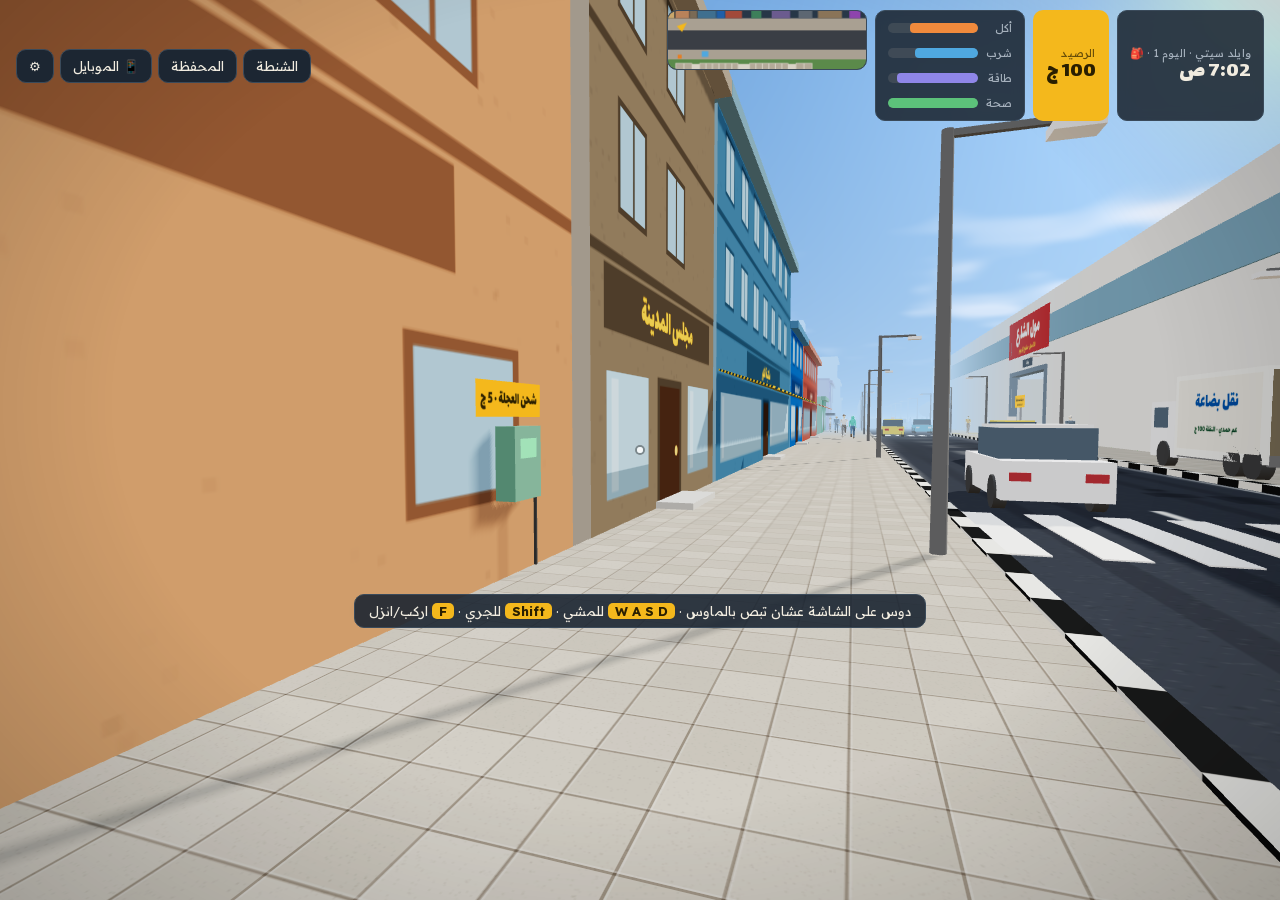
==== index.html @ 36bcfdf5 "الحياة الشخصية: تعارف ورسايل وخروجات وهدايا وزيارة الأهل والفرح والعيال + شكل ناس واقعي Co-Authored-" ====
<!doctype html>
<html lang="ar">
<head>
<meta charset="utf-8">
<meta name="viewport" content="width=device-width,initial-scale=1,viewport-fit=cover,user-scalable=no">
<meta name="theme-color" content="#121922">
<meta name="mobile-web-app-capable" content="yes">
<meta name="apple-mobile-web-app-capable" content="yes">
<meta name="apple-mobile-web-app-title" content="شارع الحياة">
<meta name="description" content="لعبة محاكاة حياة 3D: اشتغل، افتح محلات، استورد من الصين، وابني العاصمة الجديدة.">
<link rel="manifest" href="manifest.webmanifest">
<link rel="icon" type="image/png" href="icons/icon-192.png">
<link rel="apple-touch-icon" href="icons/icon-192.png">
<style>*,*::before,*::after{box-sizing:border-box}html,body{margin:0;padding:0;height:100%;background:#121922}</style>
</head>
<body>
<title>شارع الحياة</title>
<link rel="stylesheet" href="fonts/fonts.css">
<style>
/* Layout: full-screen canvas street; HUD floats on top; shops open as counter-style bottom sheets */
:root {
  --ink: #121922;
  --panel: #1c2632;
  --panel-2: #26333f;
  --line: #3a4a5a;
  --text: #f1ece0;
  --muted: #a6b1bd;
  --taxi: #f4b81c;
  --taxi-ink: #2a1f00;
  --good: #5cc27a;
  --warn: #f08a3c;
  --bad: #e5534b;
  --water: #4fa8e0;
  --sleep: #8f86e8;
  --f-display: "Lalezar", "Readex Pro", system-ui, sans-serif;
  --f-body: "Readex Pro", system-ui, sans-serif;
  color-scheme: dark;
}
[hidden] { display: none !important; }
html, body { height: 100%; }
body { background: var(--ink); color: var(--text); font-family: var(--f-body); overflow: hidden; -webkit-user-select: none; user-select: none; overscroll-behavior: none; -webkit-touch-callout: none; -webkit-tap-highlight-color: transparent; }
input { -webkit-user-select: text; user-select: text; }
#game { position: fixed; inset: 0; display: block; width: 100%; height: 100%; touch-action: none; }
button { font: inherit; color: inherit; cursor: pointer; }
button:focus-visible { outline: 2px solid var(--taxi); outline-offset: 2px; }

/* HUD */
.hud {
  position: fixed; top: 0; left: 0; right: 0; z-index: 5;
  padding-top: calc(10px + env(safe-area-inset-top, 0px));
  padding-left: max(16px, env(safe-area-inset-left, 0px));
  padding-right: max(16px, env(safe-area-inset-right, 0px));
  display: flex; flex-wrap: wrap; gap: 8px; align-items: stretch; pointer-events: none;
}
.hud > * { pointer-events: auto; }
.card { background: color-mix(in srgb, var(--panel) 88%, transparent); border: 1px solid var(--line); border-radius: 10px; padding: 6px 12px; backdrop-filter: blur(6px); }
.clock { display: flex; flex-direction: column; justify-content: center; min-width: 96px; }
.clock small, .money small { color: var(--muted); font-size: 11px; letter-spacing: .02em; }
.clock b { font-family: var(--f-display); font-size: 22px; font-weight: 400; line-height: 1.1; font-variant-numeric: tabular-nums; }
.money { display: flex; flex-direction: column; justify-content: center; background: var(--taxi); color: var(--taxi-ink); border-color: transparent; }
.money small { color: color-mix(in srgb, var(--taxi-ink) 70%, transparent); }
.money b { font-family: var(--f-display); font-size: 22px; font-weight: 400; line-height: 1.1; font-variant-numeric: tabular-nums; }
.money.flash { animation: flash .6s; }
@keyframes flash { 30% { transform: scale(1.08); } }
.needs { display: grid; grid-template-columns: auto 90px; gap: 3px 8px; align-items: center; font-size: 11px; }
.needs span { color: var(--muted); }
.bar { height: 7px; border-radius: 4px; background: var(--panel-2); overflow: hidden; }
.bar i { display: block; height: 100%; width: 50%; border-radius: 4px; transition: width .3s; }
.bar.low i { animation: pulse 1s infinite; }
@keyframes pulse { 50% { opacity: .35; } }
.hud-btns { display: flex; gap: 6px; margin-inline-start: auto; align-items: center; }
.hud-btns button { background: var(--panel); border: 1px solid var(--line); border-radius: 10px; padding: 8px 12px; font-size: 13px; }
.hud-btns button:hover { background: var(--panel-2); }

/* Prompt + mobile action */
.prompt {
  position: fixed; left: 50%; transform: translateX(-50%); bottom: calc(22px + env(safe-area-inset-bottom, 0px)); z-index: 5;
  background: var(--panel); border: 1px solid var(--line); border-radius: 999px; padding: 8px 18px; font-size: 14px; white-space: nowrap; max-width: calc(100% - 32px); overflow: hidden; text-overflow: ellipsis;
}
kbd { font-family: var(--f-body); background: var(--taxi); color: var(--taxi-ink); border-radius: 5px; padding: 0 7px; font-weight: 700; }
.actbtns {
  position: fixed; z-index: 6; right: max(20px, calc(env(safe-area-inset-right, 0px) + 20px)); bottom: calc(26px + env(safe-area-inset-bottom, 0px));
  display: flex; flex-direction: column; align-items: center; gap: 12px;
}
body.joy-right .actbtns { right: auto; left: max(20px, calc(env(safe-area-inset-left, 0px) + 20px)); }
.act.alt { background: var(--panel); color: var(--text); border: 2px solid var(--taxi); }
.act {
  width: 74px; height: 74px; border-radius: 50%; border: 0; background: var(--taxi); color: var(--taxi-ink); font-family: var(--f-display); font-size: 20px; box-shadow: 0 6px 18px rgba(0,0,0,.4);
}
body.touch .prompt .kb { display: none; }
body.touch .prompt { bottom: calc(112px + env(safe-area-inset-bottom, 0px)); }

/* Toasts */
.toasts { position: fixed; top: calc(var(--hud-h, 110px) + 8px); left: 50%; transform: translateX(-50%); z-index: 8; display: flex; flex-direction: column; gap: 6px; align-items: center; pointer-events: none; width: min(420px, calc(100% - 32px)); }
.toast { background: var(--panel); border: 1px solid var(--line); border-radius: 10px; padding: 8px 14px; font-size: 14px; animation: tin .25s ease-out; text-align: center; }
.toast.good { border-color: var(--good); }
.toast.bad { border-color: var(--bad); }
@keyframes tin { from { opacity: 0; transform: translateY(-6px); } }

/* Panels */
.overlay { position: fixed; inset: 0; z-index: 10; background: rgba(6,10,16,.55); display: flex; align-items: center; justify-content: center; padding: 16px; padding-top: calc(16px + env(safe-area-inset-top, 0px)); padding-bottom: calc(16px + env(safe-area-inset-bottom, 0px)); }
.sheet { width: min(580px, 100%); max-height: 100%; display: flex; flex-direction: column; background: var(--panel); border: 1px solid var(--line); border-radius: 16px; overflow: hidden; box-shadow: 0 20px 60px rgba(0,0,0,.5); }
.sheet header { display: flex; gap: 12px; align-items: flex-start; padding: 16px 18px 12px; border-bottom: 1px solid var(--line); background: var(--panel-2); }
.sheet header .t { flex: 1; min-width: 0; }
.sheet h2 { margin: 0; font-family: var(--f-display); font-weight: 400; font-size: 28px; line-height: 1.2; text-wrap: balance; }
.sheet header p { margin: 2px 0 0; color: var(--muted); font-size: 13px; }
.x { background: transparent; border: 1px solid var(--line); border-radius: 8px; width: 36px; height: 36px; font-size: 18px; flex: none; }
.pbody { padding: 14px 18px 18px; overflow-y: auto; display: flex; flex-direction: column; gap: 12px; }
.note { margin: 0; color: var(--muted); font-size: 14px; line-height: 1.7; }
.list { display: flex; flex-direction: column; gap: 8px; }
.row { display: grid; grid-template-columns: 40px 1fr auto; gap: 10px; align-items: center; background: var(--panel-2); border-radius: 10px; padding: 10px 12px; }
.row .ico { font-size: 26px; text-align: center; }
.row .info { min-width: 0; }
.row .info b { display: block; font-size: 15px; }
.row .info small { color: var(--muted); font-size: 12px; }
.row .btns { display: flex; gap: 6px; grid-column: 1 / -1; justify-content: flex-end; flex-wrap: wrap; }
.price { font-family: var(--f-display); font-size: 20px; color: var(--taxi); font-variant-numeric: tabular-nums; }
.btn { background: var(--panel); border: 1px solid var(--line); border-radius: 8px; padding: 7px 14px; font-size: 14px; }
.btn:hover { border-color: var(--muted); }
.btn.pri { background: var(--taxi); color: var(--taxi-ink); border-color: transparent; font-weight: 700; }
.btn.pri:hover { filter: brightness(1.08); }
.btn.danger { border-color: var(--bad); color: var(--bad); }
.btn:disabled { opacity: .4; cursor: not-allowed; }
.actions { display: flex; flex-wrap: wrap; gap: 8px; }
.big { display: flex; flex-direction: column; gap: 4px; padding: 14px; border-radius: 12px; background: var(--panel-2); border: 1px solid var(--line); text-align: start; }
.big b { font-size: 16px; }
.big small { color: var(--muted); font-size: 13px; }
.big:hover { border-color: var(--taxi); }

/* Work */
.shiftbar { display: flex; flex-wrap: wrap; gap: 6px 16px; font-size: 13px; color: var(--muted); }
.shiftbar b { color: var(--text); font-variant-numeric: tabular-nums; }
.customer { display: flex; gap: 12px; align-items: center; background: var(--panel-2); border-radius: 12px; padding: 12px; }
.avatar { width: 46px; height: 46px; border-radius: 50%; flex: none; display: grid; place-items: center; font-family: var(--f-display); font-size: 22px; color: #1a1a1a; }
.bubble { min-width: 0; }
.bubble b { font-size: 14px; color: var(--muted); font-weight: 600; }
.bubble p { margin: 2px 0 0; font-size: 16px; line-height: 1.6; }
.shelf { display: grid; grid-template-columns: repeat(auto-fill, minmax(96px, 1fr)); gap: 6px; }
.shelf button { display: flex; flex-direction: column; align-items: center; gap: 2px; padding: 8px 4px; background: var(--panel-2); border: 1px solid var(--line); border-radius: 10px; font-size: 12px; }
.shelf button:hover { border-color: var(--taxi); }
.shelf .ico { font-size: 24px; }
.shelf small { color: var(--taxi); font-variant-numeric: tabular-nums; }
.counter { border: 1px dashed var(--line); border-radius: 10px; padding: 10px 12px; display: flex; flex-direction: column; gap: 6px; }
.counter h3 { margin: 0; font-size: 13px; color: var(--muted); font-weight: 600; }
.citem { display: flex; justify-content: space-between; align-items: center; gap: 8px; font-size: 14px; }
.citem button { background: transparent; border: 1px solid var(--line); border-radius: 6px; width: 26px; height: 26px; line-height: 1; }
.ctotal { display: flex; justify-content: space-between; border-top: 1px solid var(--line); padding-top: 6px; font-weight: 700; font-variant-numeric: tabular-nums; }
.msg { border-radius: 10px; padding: 10px 12px; font-size: 14px; line-height: 1.6; background: var(--panel-2); }
.msg.good { border-inline-start: 4px solid var(--good); }
.msg.bad { border-inline-start: 4px solid var(--bad); }
.changeopts { display: grid; grid-template-columns: repeat(3, 1fr); gap: 8px; }
.changeopts button { padding: 14px 6px; border-radius: 10px; border: 1px solid var(--line); background: var(--panel-2); font-family: var(--f-display); font-size: 24px; font-variant-numeric: tabular-nums; }
.changeopts button:hover { border-color: var(--taxi); color: var(--taxi); }

/* Wallet */
.balance { display: flex; align-items: baseline; justify-content: space-between; gap: 12px; background: var(--taxi); color: var(--taxi-ink); border-radius: 12px; padding: 14px 16px; }
.balance b { font-family: var(--f-display); font-size: 34px; font-weight: 400; font-variant-numeric: tabular-nums; }
.ledger { width: 100%; border-collapse: collapse; font-size: 13px; }
.ledger td { padding: 7px 4px; border-bottom: 1px solid var(--line); }
.ledger td:last-child { text-align: left; font-variant-numeric: tabular-nums; white-space: nowrap; font-weight: 700; }
.ledger .when { color: var(--muted); white-space: nowrap; font-variant-numeric: tabular-nums; }
.plus { color: var(--good); } .minus { color: var(--bad); }

.fade { position: fixed; inset: 0; z-index: 20; background: #05070c; display: grid; place-items: center; color: var(--text); font-family: var(--f-display); font-size: 40px; opacity: 0; pointer-events: none; transition: opacity .5s; }
.fade.on { opacity: 1; pointer-events: auto; }

@media (max-width: 560px) {
  .needs { grid-template-columns: auto 64px; }
  .hud-btns { margin-inline-start: 0; }
  .overlay { align-items: flex-end; padding: 0; }
  .sheet { border-radius: 16px 16px 0 0; max-height: 88%; padding-bottom: env(safe-area-inset-bottom, 0px); }
  .sheet h2 { font-size: 24px; }
}

/* Goal + specs */
.goal { display: flex; flex-direction: column; gap: 6px; background: var(--panel-2); border-radius: 12px; padding: 12px 14px; }
.goal-top { display: flex; justify-content: space-between; font-size: 14px; }
.goal-top b { color: var(--taxi); font-variant-numeric: tabular-nums; }
.goal-bar { height: 12px; border-radius: 6px; background: var(--ink); overflow: hidden; }
.goal-bar i { display: block; height: 100%; background: var(--taxi); border-radius: 6px; min-width: 4px; }
.goal small { color: var(--muted); font-size: 12px; font-variant-numeric: tabular-nums; }
.specs { display: grid; grid-template-columns: repeat(3, 1fr); gap: 8px; }
.specs div { background: var(--panel-2); border-radius: 10px; padding: 8px 10px; display: flex; flex-direction: column; gap: 2px; }
.specs small { color: var(--muted); font-size: 11px; }
.specs b { font-size: 14px; }

/* Settings, bank, seller, bag */
.setting { display: flex; flex-direction: column; gap: 6px; background: var(--panel-2); border-radius: 12px; padding: 12px 14px; }
.setting b { font-size: 15px; }
.setting small { color: var(--muted); font-size: 12px; line-height: 1.5; }
.seg { display: flex; gap: 4px; background: var(--ink); border-radius: 10px; padding: 4px; }
.seg button { flex: 1; border: 0; background: transparent; border-radius: 8px; padding: 8px 6px; font-size: 14px; color: var(--muted); }
.seg button.on { background: var(--taxi); color: var(--taxi-ink); font-weight: 700; }
.range { display: flex; align-items: center; gap: 10px; }
.range input { flex: 1; accent-color: var(--taxi); }
.range output { min-width: 3em; text-align: center; font-variant-numeric: tabular-nums; }
.two { display: grid; grid-template-columns: 1fr 1fr; gap: 8px; }
.stat { background: var(--panel-2); border-radius: 12px; padding: 12px 14px; display: flex; flex-direction: column; gap: 2px; min-width: 0; }
.stat small { color: var(--muted); font-size: 12px; }
.stat b { font-family: var(--f-display); font-weight: 400; font-size: 26px; font-variant-numeric: tabular-nums; }
.stat.acc { background: #2f5d50; }
.amount { display: flex; flex-direction: column; gap: 6px; }
.amount label { font-size: 13px; color: var(--muted); }
.amount input { font: inherit; font-size: 18px; padding: 10px 12px; border-radius: 10px; border: 1px solid var(--line); background: var(--ink); color: var(--text); font-variant-numeric: tabular-nums; width: 100%; }
.amount input:focus { outline: 2px solid var(--taxi); outline-offset: 1px; }
.chips { display: flex; flex-wrap: wrap; gap: 6px; }
.chip { border: 1px solid var(--line); background: var(--panel-2); border-radius: 999px; padding: 5px 12px; font-size: 13px; font-variant-numeric: tabular-nums; }
.sec { margin: 4px 0 0; font-size: 14px; display: flex; justify-content: space-between; color: var(--muted); font-weight: 600; }
.sec span { font-variant-numeric: tabular-nums; }
.owned { color: var(--good); font-size: 14px; font-weight: 700; padding: 7px 4px; }
@media (max-width: 560px), (max-height: 500px) {
  .hud { gap: 6px; padding-top: calc(6px + env(safe-area-inset-top, 0px)); }
  .card { padding: 4px 8px; border-radius: 8px; }
  .clock { min-width: 0; }
  .clock b, .money b { font-size: 17px; }
  .clock small, .money small { font-size: 10px; }
  .needs { grid-template-columns: auto 52px; gap: 2px 6px; font-size: 10px; }
  .bar { height: 6px; }
  .hud-btns { gap: 4px; }
  .hud-btns button { padding: 6px 9px; font-size: 12px; border-radius: 8px; }
  .hud .mini { width: 120px; height: 36px; }
  .prompt { font-size: 13px; padding: 6px 14px; }
  .act { width: 62px; height: 62px; font-size: 17px; }
  .toast { font-size: 13px; padding: 6px 12px; }
}

.notice { flex-basis: 100%; font-size: 13px; line-height: 1.5; border-color: var(--taxi); }
.row.hire .btns { flex-direction: column; align-items: stretch; }
.hire-ctl { gap: 8px; }
.stepper { display: flex; align-items: center; justify-content: space-between; gap: 8px; background: var(--ink); border-radius: 10px; padding: 4px; }
.stepper button { width: 36px; height: 36px; border-radius: 8px; border: 0; background: var(--panel-2); font-size: 18px; }
.stepper span { font-variant-numeric: tabular-nums; font-size: 14px; }
.stepper.wide { flex-wrap: wrap; justify-content: center; }
.stepper.wide button { width: auto; min-width: 36px; padding: 0 8px; font-size: 13px; }
.stepper.wide span { min-width: 64px; text-align: center; }
.chip.on { background: var(--taxi); color: var(--taxi-ink); border-color: transparent; font-weight: 700; }
.price .pd { font-family: var(--f-body); font-size: 11px; color: var(--muted); }

.desktop { position: relative; min-height: 300px; border-radius: 10px; overflow: hidden; background: linear-gradient(135deg, #1f5f8f, #2f5d50); display: flex; flex-direction: column; }
.desk-empty { flex: 1; display: flex; flex-direction: column; align-items: center; justify-content: center; gap: 6px; padding: 24px; text-align: center; color: #f1ece0; }
.desk-empty b { font-family: var(--f-display); font-weight: 400; font-size: 26px; }
.desk-empty small { color: rgba(241,236,224,.75); font-size: 13px; }
.taskbar { display: flex; justify-content: space-between; align-items: center; padding: 6px 10px; background: rgba(0,0,0,.45); color: #f1ece0; font-size: 13px; font-variant-numeric: tabular-nums; }
.taskbar .start { background: var(--taxi); color: var(--taxi-ink); border-radius: 6px; padding: 2px 10px; font-weight: 700; }

.codebox { display: flex; gap: 8px; }
.codebox input { flex: 1; min-width: 0; font: inherit; font-size: 16px; padding: 8px 12px; border-radius: 10px; border: 1px solid var(--line); background: var(--ink); color: var(--text); }
.codebox input:focus { outline: 2px solid var(--taxi); outline-offset: 1px; }
.icons { flex: 1; display: flex; flex-wrap: wrap; gap: 12px; align-content: flex-start; padding: 18px; }
.app-icon { position: relative; width: 104px; display: flex; flex-direction: column; align-items: center; gap: 6px; padding: 12px 6px; border-radius: 12px; border: 1px solid rgba(255,255,255,.15); background: rgba(0,0,0,.2); color: #f1ece0; font-size: 13px; }
.app-icon span { font-size: 34px; }
.app-icon:hover { background: rgba(0,0,0,.35); border-color: var(--taxi); }
.app-icon i { position: absolute; top: 6px; left: 6px; font-style: normal; background: var(--taxi); color: var(--taxi-ink); border-radius: 999px; min-width: 20px; padding: 0 5px; font-size: 12px; font-weight: 700; }
.window { display: flex; flex-direction: column; gap: 10px; background: var(--panel-2); border-radius: 10px; padding: 12px; }
.win-head { display: flex; align-items: center; justify-content: space-between; gap: 8px; border-bottom: 1px solid var(--line); padding-bottom: 8px; }
.win-head b { font-size: 16px; }
.pin { width: 90px; font: inherit; font-size: 15px; padding: 6px 8px; border-radius: 8px; border: 1px solid var(--line); background: var(--ink); color: var(--text); font-variant-numeric: tabular-nums; }
.pin:focus, .offer-form input:focus, .offer-form select:focus { outline: 2px solid var(--taxi); outline-offset: 1px; }
.ptable td { vertical-align: middle; }
.ptable td:last-child { text-align: start; }
.offer-form { display: flex; flex-direction: column; gap: 6px; }
.offer-form label { font-size: 12px; color: var(--muted); }
.offer-form input, .offer-form select { font: inherit; font-size: 15px; padding: 8px 10px; border-radius: 8px; border: 1px solid var(--line); background: var(--ink); color: var(--text); width: 100%; }
.offer-form .two > div { display: flex; flex-direction: column; gap: 4px; min-width: 0; }
.row.offer.off { opacity: .55; }
.window .row { background: var(--panel); }

.inv { display: flex; flex-direction: column; gap: 8px; }
.inv-row { display: grid; grid-template-columns: 1.2fr 1fr 1fr; gap: 10px; align-items: center; background: var(--panel); border-radius: 10px; padding: 10px 12px; }
.inv-name { display: flex; flex-direction: column; gap: 2px; min-width: 0; }
.inv-name small, .inv-cell small { color: var(--muted); font-size: 11px; }
.inv-cell { display: flex; flex-direction: column; gap: 3px; min-width: 0; font-variant-numeric: tabular-nums; }
.inv-cell b { font-size: 14px; }
.mini-bar { height: 6px; border-radius: 3px; background: var(--ink); overflow: hidden; }
.mini-bar i { display: block; height: 100%; background: var(--water); }
.mini-bar.shelf i { background: var(--good); }
@media (max-width: 560px) { .inv-row { grid-template-columns: 1fr 1fr; } .inv-name { grid-column: 1 / -1; } }

.tscroll { overflow-x: auto; }
.acct td { white-space: nowrap; font-variant-numeric: tabular-nums; }
.acct td:last-child { text-align: start; }
.acct .tot td { border-top: 2px solid var(--line); }
.dchart { display: flex; flex-direction: column; gap: 6px; }
.dbar { display: grid; grid-template-columns: 52px 1fr auto; gap: 8px; align-items: center; font-size: 12px; }
.dl { color: var(--muted); }
.dv { font-variant-numeric: tabular-nums; white-space: nowrap; }
.dv small { color: var(--good); }
.dtrack { position: relative; height: 14px; background: var(--ink); border-radius: 4px; overflow: hidden; }
.dtrack i { position: absolute; inset: 0 auto 0 0; border-radius: 4px; }
.dtrack i.rev, .legend i.rev { background: var(--water); }
.dtrack i.prof, .legend i.prof { background: var(--good); }
[dir="rtl"] .dtrack i { inset: 0 0 0 auto; }
.legend { display: inline-flex; align-items: center; gap: 4px; font-size: 11px; }
.legend i { display: inline-block; width: 10px; height: 10px; border-radius: 2px; }

.slotsel { font: inherit; font-size: 14px; padding: 6px 8px; border-radius: 8px; border: 1px solid var(--line); background: var(--ink); color: var(--text); }
.seg button:disabled { opacity: .4; cursor: not-allowed; }

.phone { width: min(340px, 100%); margin: 0 auto; background: #0d1117; border: 3px solid #2a3340; border-radius: 30px; padding: 10px 10px 8px; display: flex; flex-direction: column; gap: 6px; box-shadow: inset 0 0 0 2px #000; }
.ph-status { display: flex; justify-content: space-between; padding: 2px 12px; font-size: 12px; color: #c9d1d9; font-variant-numeric: tabular-nums; }
.ph-screen { min-height: 420px; border-radius: 20px; overflow: hidden; background: linear-gradient(160deg, #1d3b55, #2f5d50); padding: 12px; display: flex; flex-direction: column; gap: 10px; }
.ph-homebar { width: 110px; height: 4px; border-radius: 4px; background: #57606a; margin: 2px auto 0; }
.ph-home { display: grid; grid-template-columns: repeat(4, 1fr); gap: 12px; align-content: start; }
.chat { display: flex; flex-direction: column; gap: 6px; margin: 6px 0 10px; }
.bub { max-width: 82%; padding: 7px 11px; border-radius: 14px; font-size: 14px; line-height: 1.5; }
.bub small { display: block; font-size: 10px; opacity: .6; margin-top: 2px; }
.bub.her { align-self: flex-end; background: #2c3a47; color: #f1ece0; border-bottom-right-radius: 4px; }
.bub.me { align-self: flex-start; background: #1e7a3c; color: #fff; border-bottom-left-radius: 4px; }
.big.on { outline: 2px solid var(--taxi); }
.ph-app { display: flex; flex-direction: column; align-items: center; gap: 4px; background: transparent; border: 0; color: #f1ece0; font-size: 12px; padding: 4px 0; }
.ph-app span { width: 54px; height: 54px; border-radius: 14px; display: grid; place-items: center; font-size: 28px; background: var(--taxi); box-shadow: 0 4px 10px rgba(0,0,0,.3); }
.ph-head { display: flex; align-items: center; justify-content: space-between; gap: 8px; color: #f1ece0; }
.ph-head b { font-size: 15px; }
.ph-back { background: rgba(0,0,0,.25); border: 0; border-radius: 999px; padding: 4px 12px; color: #f1ece0; font-size: 13px; }
.ph-list { display: flex; flex-direction: column; gap: 8px; overflow-y: auto; }
.ph-item { display: flex; align-items: center; gap: 10px; text-align: start; background: rgba(0,0,0,.25); border: 1px solid rgba(255,255,255,.08); border-radius: 14px; padding: 10px; color: #f1ece0; }
.ph-item:hover { border-color: var(--taxi); }
.ph-ico { width: 40px; height: 40px; flex: none; border-radius: 10px; background: rgba(255,255,255,.1); display: grid; place-items: center; font-size: 22px; }
.ph-txt { display: flex; flex-direction: column; gap: 2px; min-width: 0; flex: 1; }
.ph-txt b { font-size: 14px; }
.ph-txt small { font-size: 11px; color: rgba(241,236,224,.7); }
.ph-arrow { font-size: 22px; color: rgba(241,236,224,.6); }
.ph-prod { background: rgba(0,0,0,.25); border-radius: 14px; padding: 10px; display: flex; flex-direction: column; gap: 8px; color: #f1ece0; }
.ph-prod-top { display: flex; gap: 10px; align-items: center; }
.ph-qty { display: grid; grid-template-columns: repeat(3, 1fr); gap: 6px; }
.ph-qty div { background: rgba(255,255,255,.07); border-radius: 10px; padding: 6px; display: flex; flex-direction: column; gap: 2px; min-width: 0; }
.ph-qty small { font-size: 10px; color: rgba(241,236,224,.65); }
.ph-qty b { font-size: 12px; font-variant-numeric: tabular-nums; }
.ph-total { font-size: 12px; color: var(--taxi); }
.ph-total.none { color: rgba(241,236,224,.55); }

.stars { display: inline-flex; gap: 1px; direction: ltr; }
.stars .st { font-style: normal; color: #4a5563; }
.stars .st.on { color: var(--taxi); }
.stars .st.half { background: linear-gradient(90deg, var(--taxi) 50%, #4a5563 50%); -webkit-background-clip: text; background-clip: text; color: transparent; }
.stars.lg { font-size: 30px; }
.rep-top { display: flex; align-items: center; gap: 10px; flex-wrap: wrap; }
.rep-top b { font-family: var(--f-display); font-weight: 400; font-size: 34px; }
.rep-top span:last-child { color: var(--muted); }
.rep-top.small b { font-size: 20px; }
.rep-grid { display: grid; grid-template-columns: repeat(4, 1fr); gap: 6px; }
.rep-grid div { background: var(--panel); border-radius: 10px; padding: 8px; display: flex; flex-direction: column; gap: 2px; }
.rep-grid small { color: var(--muted); font-size: 11px; }
.rep-grid b { font-size: 18px; font-variant-numeric: tabular-nums; }
.reviews { display: flex; flex-direction: column; gap: 6px; }
.review { background: var(--panel); border-radius: 10px; padding: 8px 10px; }
.review p { margin: 4px 0 0; font-size: 13px; }
.ph-rep { color: #f1ece0; }
.pind { display: inline-block; font-size: 11px; font-weight: bold; border-radius: 8px; padding: 1px 6px; margin-top: 3px; }
.pind.up { background: rgba(224,90,79,.18); color: #e05a4f; }
.pind.down { background: rgba(63,164,95,.18); color: #3fa45f; }
.pind.flat { background: rgba(127,127,127,.15); color: inherit; opacity: .8; }
.season-card { display: flex; gap: 10px; align-items: center; border-radius: 12px; padding: 10px; background: rgba(244,184,28,.14); margin-bottom: 8px; }
.season-card > span { font-size: 34px; }
.season-card small { display: block; opacity: .8; }
.bar { height: 10px; border-radius: 6px; background: rgba(127,127,127,.25); overflow: hidden; margin: 6px 0; }
.bar i { display: block; height: 100%; background: #3fa45f; }
.cart-bar { position: sticky; bottom: 0; display: flex; justify-content: space-between; align-items: center; gap: 8px; flex-wrap: wrap; padding: 10px; margin-top: 8px; border-radius: 12px; background: var(--panel, #1f2a36); border: 1px solid rgba(244,184,28,.5); z-index: 2; }
.cart-bar small { display: block; opacity: .8; }
.cart-bar .actions { margin: 0; }
.rule-ctl { display: flex; flex-wrap: wrap; align-items: center; gap: 6px 8px; font-size: 12px; margin: 4px 0; }
.rule-ctl .pair { display: flex; align-items: center; gap: 6px; }
.rule-ctl .pair > span { min-width: 58px; }
.rule-ctl .stepper span { min-width: 74px; text-align: center; }
.mk-os { background: linear-gradient(180deg, rgba(30,122,60,.18), transparent 140px); border-radius: 12px; padding: 8px; }
.mk-tabs { flex-wrap: wrap; margin-bottom: 8px; }
.bk-code { width: 100%; min-height: 120px; font: 11px/1.4 monospace; direction: ltr; border-radius: 10px; padding: 8px; background: rgba(0,0,0,.3); color: inherit; border: 1px solid rgba(127,127,127,.4); word-break: break-all; }
.elev { display: grid; grid-template-columns: repeat(6, 1fr); gap: 6px; }
.elev button { border-radius: 50%; aspect-ratio: 1; border: 2px solid #9aa3a8; background: #2c3440; color: #f1ece0; font-weight: bold; }
.elev button.on { background: #f4b81c; color: #2a1f00; }
.ip-card { border-radius: 16px; padding: 14px; background: linear-gradient(135deg, #5b2a86, #1f5fa8); color: #fff; display: flex; flex-direction: column; gap: 2px; margin-bottom: 6px; }
.ip-card b { font-size: 26px; }
.ip-card small { opacity: .85; }
.ws-card.done { opacity: .8; border-style: dashed; }
.hr-row { border-bottom: 1px solid rgba(127,127,127,.25); padding: 6px 0; display: flex; flex-direction: column; gap: 2px; }
.hr-top { display: flex; justify-content: space-between; gap: 8px; flex-wrap: wrap; }
.hr-top i { font-style: normal; font-weight: bold; }
.ws-card { border: 1px solid rgba(127,127,127,.35); border-radius: 12px; padding: 10px; display: flex; flex-direction: column; gap: 6px; margin-bottom: 8px; }
.ws-card.ready { border-color: #5cc27a; }
.ws-head { display: flex; align-items: center; gap: 8px; }
.ws-head span { font-size: 22px; }
.ws-head small, .ws-meta { opacity: .75; font-size: 11px; }
.ws-line { display: flex; justify-content: space-between; gap: 8px; font-size: 12px; border-top: 1px dashed rgba(127,127,127,.3); padding-top: 4px; }
.ws-line .short { color: #e05a4f; }
.ws-line .ok { color: #3fa45f; }
.ws-sum { display: flex; justify-content: space-between; font-size: 13px; font-weight: bold; }
.ws-card .actions { margin: 0; flex-wrap: wrap; }
.ph-rep .rep-grid { grid-template-columns: repeat(2, 1fr); }
.ph-rep .rep-grid div, .ph-rep .review { background: rgba(0,0,0,.25); }
.ph-rep .note { color: rgba(241,236,224,.75); }
.ph-rep .msg { background: rgba(0,0,0,.25); }
@media (max-width: 560px) { .rep-grid { grid-template-columns: repeat(2, 1fr); } }

.row.ad .ad-facts, .row.ad .ad-est, .row.ad .ad-warn { grid-column: 1 / -1; }
.ad-facts { display: grid; grid-template-columns: repeat(3, 1fr); gap: 6px; }
.ad-facts div { background: var(--ink); border-radius: 8px; padding: 6px 8px; display: flex; flex-direction: column; gap: 2px; min-width: 0; }
.ad-facts small { color: var(--muted); font-size: 11px; }
.ad-facts b { font-size: 14px; font-variant-numeric: tabular-nums; }
.ad-est { font-size: 12px; }
.ad-warn { font-size: 12px; line-height: 1.6; color: var(--warn); }
.ad-live { display: flex; flex-direction: column; gap: 8px; background: color-mix(in srgb, var(--taxi) 14%, var(--panel)); border: 1px solid var(--taxi); border-radius: 12px; padding: 12px; }
.ad-live-top { display: flex; align-items: center; gap: 8px; flex-wrap: wrap; }
.ad-live-top b { flex: 1; }
.ad-live-top span:last-child { color: var(--taxi); font-size: 13px; font-variant-numeric: tabular-nums; }
.ph-ads .row { background: rgba(0,0,0,.25); }
.ph-ads .ad-facts div { background: rgba(0,0,0,.25); }
.ph-ads .ad-live { background: rgba(0,0,0,.3); }

/* POV */
.cross { position: fixed; left: 50%; top: 50%; width: 6px; height: 6px; margin: -3px 0 0 -3px; border-radius: 50%; background: rgba(255,255,255,.85); box-shadow: 0 0 0 2px rgba(0,0,0,.35); z-index: 4; pointer-events: none; }
.joy { position: fixed; z-index: 6; width: 110px; height: 110px; margin: -55px 0 0 -55px; border-radius: 50%; background: rgba(255,255,255,.12); border: 2px solid rgba(255,255,255,.25); pointer-events: none; display: grid; place-items: center; }
.joy i { width: 46px; height: 46px; border-radius: 50%; background: color-mix(in srgb, var(--taxi) 85%, transparent); }
.hint { position: fixed; left: 50%; top: 66%; transform: translateX(-50%); z-index: 4; background: color-mix(in srgb, var(--panel) 90%, transparent); border: 1px solid var(--line); border-radius: 10px; padding: 8px 14px; font-size: 13px; pointer-events: none; text-align: center; max-width: calc(100% - 32px); }
.mini { padding: 0; width: 200px; height: 60px; overflow: hidden; }
.vig { position: fixed; inset: 0; pointer-events: none; background: radial-gradient(ellipse at 50% 45%, transparent 58%, rgba(0,0,0,.22) 100%); }
@media (max-width: 560px) { .mini { width: 150px; height: 45px; } }
@media (prefers-reduced-motion: reduce) { * { animation: none !important; transition: none !important; } }
</style>

<canvas id="game" aria-label="الشارع"></canvas>
<div class="vig" aria-hidden="true"></div>
<div class="cross" aria-hidden="true"></div>
<div class="joy" id="joy" hidden><i></i></div>
<div class="hint" id="hint" dir="rtl" hidden>دوس على الشاشة عشان تبص بالماوس · <kbd>W A S D</kbd> للمشي · <kbd>Shift</kbd> للجري · <kbd>F</kbd> اركب/انزل</div>

<div class="hud" dir="rtl">
  <div class="card clock"><small id="hDay">اليوم 1 · الصبح</small><b id="hTime">7:00 ص</b></div>
  <div class="card money" id="hMoneyCard"><small>الرصيد</small><b id="hMoney">100 ج</b></div>
  <div class="card needs">
    <span>أكل</span><div class="bar" id="nFood"><i style="background:var(--warn)"></i></div>
    <span>شرب</span><div class="bar" id="nDrink"><i style="background:var(--water)"></i></div>
    <span>طاقة</span><div class="bar" id="nEnergy"><i style="background:var(--sleep)"></i></div>
    <span>صحة</span><div class="bar" id="nHealth"><i style="background:var(--good)"></i></div>
  </div>
  <div class="card notice" id="notice" hidden></div>
  <canvas class="card mini" id="mini" width="200" height="60" aria-label="خريطة الشارع"></canvas>
  <div class="hud-btns">
    <button id="bBag" type="button">الشنطة</button>
    <button id="bWallet" type="button">المحفظة</button>
    <button id="bPhone" type="button">📱 الموبايل</button>
    <button id="bSet" type="button" aria-label="الإعدادات">⚙</button>
  </div>
</div>

<div class="prompt" id="prompt" dir="rtl" hidden></div>
<div class="actbtns"><button class="act alt" id="ride" type="button" hidden>اركب</button><button class="act" id="act" type="button" hidden>ادخل</button></div>
<div class="toasts" id="toasts" dir="rtl"></div>

<div class="overlay" id="overlay" dir="rtl" hidden>
  <div class="sheet" role="dialog" aria-modal="true" aria-labelledby="pTitle">
    <header><div class="t"><h2 id="pTitle"></h2><p id="pSub"></p></div><button class="x" id="pClose" type="button" aria-label="اقفل">✕</button></header>
    <div class="pbody" id="pBody"></div>
  </div>
</div>
<div class="fade" id="fade">Zzz…</div>

<script src="three.min.js"></script>
<script>
/* =========================================================
   شارع الحياة — v0.2 (منظور الشخص الأول)
   الأقسام: بيانات · الحالة · الاقتصاد · الوقت والاحتياجات ·
            العالم · الرسم · الإدخال · اللوحات (UI) · الشغل · الحفظ
   ========================================================= */

// ---------- helpers ----------
const $ = s => document.querySelector(s);
// اليفط واللمبات والإشارات (خامات مش متأثرة بالنور) بتفضل بألوانها زي ما اترسمت، من غير تظبيط الإضاءة السينمائي
for (const k of ['MeshBasicMaterial', 'SpriteMaterial']) { const Base = THREE[k]; THREE[k] = class extends Base { constructor(p) { super(p); this.toneMapped = false; } }; }
// لو الصفحة اتحدثت وهي مفتوحة، النسخة القديمة من الكود توقف ومتردش على الزراير
const GEN = {}; window.__lifeStreetGen = GEN;
const stale = () => window.__lifeStreetGen !== GEN;
const clamp = (v, a, b) => Math.max(a, Math.min(b, v));
const rand = (a, b) => a + Math.random() * (b - a);
const randi = (a, b) => Math.floor(rand(a, b + 1));
const pick = a => a[Math.floor(Math.random() * a.length)];
const shuffle = a => { a = a.slice(); for (let i = a.length - 1; i > 0; i--) { const j = randi(0, i); [a[i], a[j]] = [a[j], a[i]]; } return a; };
const fmt = n => `${Math.round(n).toLocaleString('en-US')} ج`;

// ---------- بيانات ----------
// حاجات الأكل والشرب (ممكن تتشال في الشنطة)
const ITEMS = {
  foul:    { name: 'ساندوتش فول',  icon: '🥙', price: 10, food: 22, mins: 10 },
  taameya: { name: 'ساندوتش طعمية', icon: '🧆', price: 8,  food: 20, mins: 10 },
  koshary: { name: 'طبق كشري',     icon: '🍝', price: 35, food: 55, mins: 20 },
  biscuit: { name: 'باكو بسكوت',   icon: '🍪', price: 5,  food: 8,  mins: 3 },
  water:   { name: 'زجاجة مية',    icon: '💧', price: 7,  drink: 35, mins: 3 },
  juice:   { name: 'علبة عصير',    icon: '🧃', price: 15, drink: 25, food: 5, mins: 5 },
  tea:     { name: 'كوباية شاي',   icon: '☕', price: 5,  drink: 10, energy: 8, mins: 10 },
};
// بضاعة المكتبة (الشغل)
const STOCK = {
  notebook: { name: 'كشكول',        icon: '📒', price: 15 },
  copybook: { name: 'كراسة',        icon: '📓', price: 6 },
  pen:      { name: 'قلم جاف',      icon: '🖊️', price: 5 },
  pencil:   { name: 'قلم رصاص',     icon: '✏️', price: 3 },
  ruler:    { name: 'مسطرة',        icon: '📏', price: 6 },
  scissors: { name: 'مقص',          icon: '✂️', price: 12 },
  glue:     { name: 'صمغ',          icon: '🧴', price: 8 },
  colors:   { name: 'علبة ألوان',   icon: '🖍️', price: 30 },
  geometry: { name: 'أدوات هندسة',  icon: '📐', price: 25 },
  bag:      { name: 'شنطة مدرسة',   icon: '🎒', price: 150 },
};
const CUSTOMERS = [
  { n: 'أم محمد', f: 1, c: '#e8a87c' }, { n: 'أستاذ حسن', f: 0, c: '#9ccfd8' },
  { n: 'سلمى', f: 1, c: '#f6c6d0' }, { n: 'كريم', f: 0, c: '#b8e0a8' },
  { n: 'مدام نادية', f: 1, c: '#d7c0f0' }, { n: 'عمر', f: 0, c: '#f4d58d' },
  { n: 'الحاجة فاطمة', f: 1, c: '#e9d8b4' }, { n: 'يوسف', f: 0, c: '#a8c8f0' },
  { n: 'ملك', f: 1, c: '#f0b8a8' }, { n: 'عم رمضان', f: 0, c: '#c8d0b0' },
];

// ---------- الحالة ----------
// سرعة الوقت في settings.timeSpeed (عادي: كل ثانية حقيقية = دقيقتين في اللعبة)
const SAVE_KEY = 'life-street-save-v1';

function newState() {
  return {
    day: 1, minutes: 7 * 60, money: 100,
    needs: { food: 75, drink: 70, energy: 90, health: 100 },
    inv: { water: 1 },
    ledger: [{ d: 1, t: 7 * 60, a: 100, r: 'فلوس في جيبك من البداية' }],
    player: { x: 15.5, z: 3.4, yaw: -1.25 },
    stats: { customers: 0, shifts: 0, earned: 0 },
    owned: {},   // الأملاك: { bigshop: { day } }
    bank: { open: false, balance: 0, earned: 0, log: [] },
    vehicles: {},  // { bike: {x,z,yaw}, moto: {...} }
    box: false, boxInv: {}, bag: null, riding: null, inside: null,
    delivery: newDelivery(), carry: false,
    motor: null,   // ماتور العجلة: { charge: 0..1 }
    staff: [],     // موظفين من شركة التوظيف: { id, role, name, f, days }
    warehouse: {}, // كراتين في المخزن لكل منتج
    slots: defaultSlots(),   // أدوار الاستاندات: [{ pid, pcs }] (6 استاندات × 4 أدوار)
    truck: { load: [], trip: null },   // عربية عم حمدي
    cargo: { hands: [], box: [] },   // كراتين جملة شايلها: [{ id, pcs }] في إيدك أو في صندوق العجلة
    stockV: 2,                       // البضاعة بتتعد بالقطعة
    prices: { nb56: 8, cb28: 5, copy: 150, ruled: 28, rotoBlue: 5, rotoBoard: 12, pencilFC: 10, eraserFC: 10, wireNb: 28, calc: 1150 },   // سعر البيع قطاعي للقطعة
    offers: [],    // عروض: [{ id, pid, qty, price, on }]
    sales: { day: 0, n: 0, rev: 0, lost: 0, items: {}, total: 0 },
    ads: [],           // الإعلانات: [{ id, tier, cost, day, start, end, total, spawned, bought, left, rev, cogs, active }]
    rep: null,         // سمعة المحل: { score 0..5, recent: [{ r, why }], reviews: [] }
    wholesale: null,   // عملاء الجملة: طلبات + حسابات
    hr: null,          // مكتب الـHR: { on, box, log, next, paidDay, spent }
    upgrades: [],      // ترقيات المحل الكبير (ids)
    homeLvl: 0,        // مستوى تشطيب الشقة
    shopStats: null,   // حسابات المحل من أول يوم: { since, n, rev, cost, wages, items: { pid: { qty, rev, cost } }, days: { day: { rev, cost } } }
  };
}
let state = newState();

// ---------- الاقتصاد ----------
// كل حركة فلوس بتعدي من هنا عشان تتسجل في كشف الحساب
const Economy = {
  add(amount, reason) {
    amount = Math.round(amount);
    state.money += amount;
    this._log(amount, reason);
    flashMoney();
  },
  spend(amount, reason) {
    amount = Math.round(amount);
    if (state.money < amount) return false;
    state.money -= amount;
    this._log(-amount, reason);
    flashMoney();
    return true;
  },
  // زي add بس لو آخر حركة بنفس السبب بتتجمع معاها (عشان مبيعات المحل ماتملاش الكشف)
  addMerge(amount, reason) {
    const last = state.ledger[0];
    if (last && last.r === reason) {
      const before = Math.round(last.raw ?? last.a);
      last.raw = (last.raw ?? last.a) + amount; last.a = Math.round(last.raw); last.t = Math.floor(state.minutes);
      state.money += last.a - before; bookAdd(last.a - before, reason); flashMoney();
    } else {
      state.money += Math.round(amount); this._log(Math.round(amount), reason); state.ledger[0].raw = amount; flashMoney();
    }
  },
  _log(a, r) {
    bookAdd(a, r);
    state.ledger.unshift({ d: state.day, t: Math.floor(state.minutes), a, r });
    if (state.ledger.length > 60) state.ledger.length = 60;
  },
};

// ---------- الوقت والاحتياجات ----------
// المعدلات لكل ساعة لعب
const RATES = {
  awake: { food: -5, drink: -7, energy: -4 },
  walk:  { food: -6, drink: -9, energy: -7 },
  work:  { food: -6, drink: -8, energy: -8 },
  sleep: { food: -2, drink: -3, energy: 14 },
};
const NEED_WARN = { food: 'إنت جعان! كُل حاجة', drink: 'إنت عطشان! اشرب حاجة', energy: 'إنت تعبان، محتاج تنام' };

// آخر اليوم (لسه بنفس رقم اليوم) وبداية اليوم الجديد
function endOfDay() { staffNewDay(); mgrPay(); collectRent(); mkEndDay(); tradeEndDay(); loanNewDay(); conEndDay(); cnsEndDay(); lifeDay(); closeDay(); }
function startOfDay() { applyInterest(); priceNewDay(); seasonNewDay(); fxNewDay(); book(); conStartDay(); }
// الوقت اللي بيعدّي مرة واحدة (نوم، طبخ، جيم...) المحل بيكمّل فيه شغل: بنحسبه حساب بدل ما يقف
let liveTick = false;
function advanceTime(mins, mode = 'awake') {
  if (liveTick || !isOwned(BIGSHOP()) || mins < 1) return advanceCore(mins, mode);
  let rem = mins;
  while (rem > 0) { const m = Math.min(10, rem); simulateShop(m); advanceCore(m, mode); rem -= m; }
}
function advanceCore(mins, mode = 'awake') {
  mkAdvance(mins);
  cnsAdvance(mins);
  lifeTick(mins);
  conHaulTick();
  rentTick();
  investTick();
  cenArrivals();
  tradeTick();
  cnTick();
  const n = state.needs, r = RATES[mode], h = mins / 60;
  const before = { ...n };
  const relax = buff('relax');
  for (const k of ['food', 'drink', 'energy']) n[k] = clamp(n[k] + r[k] * h * (mode === 'sleep' && k === 'energy' ? bedMult() : 1) * (relax && r[k] < 0 ? 0.6 : 1), 0, 100);
  if (mode === 'sleep' && homeLvl() >= 2) n.health = clamp(n.health + 2 * h, 0, 100);   // التكييف
  const zeros = ['food', 'drink', 'energy'].filter(k => n[k] <= 0).length;
  if (zeros) n.health = clamp(n.health - 12 * zeros * h, 0, 100);
  else if (n.food > 40 && n.drink > 40 && n.energy > 30) n.health = clamp(n.health + 3 * h, 0, 100);
  state.minutes += mins;
  while (state.minutes >= 1440) { state.minutes -= 1440; endOfDay(); state.day++; toast(`بداية اليوم ${state.day}`); startOfDay(); }
  for (const k in NEED_WARN) if (before[k] > 20 && n[k] <= 20) toast(NEED_WARN[k], 'bad');
  drainMotor(mins);
  nightShiftCheck();
}
function applyItem(it) {
  const n = state.needs;
  if (it.food) n.food = clamp(n.food + it.food, 0, 100);
  if (it.drink) n.drink = clamp(n.drink + it.drink, 0, 100);
  if (it.energy) n.energy = clamp(n.energy + it.energy, 0, 100);
}
const hourNow = () => state.minutes / 60;
function clockText(m = state.minutes) {
  m = Math.floor(m); const h24 = Math.floor(m / 60) % 24, mm = m % 60;
  const h12 = ((h24 + 11) % 12) + 1;
  return `${h12}:${String(mm).padStart(2, '0')} ${h24 < 12 ? 'ص' : 'م'}`;
}
function dayPart() {
  const h = hourNow();
  if (h < 5) return 'بالليل'; if (h < 11) return 'الصبح'; if (h < 15) return 'الضهر';
  if (h < 18) return 'العصر'; if (h < 20) return 'المغرب'; return 'بالليل';
}
function darkness() {
  const h = hourNow();
  if (h >= 7 && h < 17) return 0;
  if (h >= 17 && h < 19.5) return (h - 17) / 2.5 * 0.62;
  if (h >= 19.5 || h < 5) return 0.62;
  return (1 - (h - 5) / 2) * 0.62;
}

// ---------- العالم (بالمتر) ----------
// المباني واجهتها على z=0 · رصيف 0→5 · شارع 5→13 · رصيف 13→17 · جنينة بعد 17
const Z = { swTop: 5, roadEnd: 13, swBot: 17 };
const LANES = [{ z: 7, dir: 1 }, { z: 11, dir: -1 }];
const STREET = { x0: -70, x1: 230 };   // الطول المرسوم
const BOUNDS = { x0: 1, x1: 211, z0: 0.6, z1: 59.5 }; // المسموح تمشي فيه
// ---------- طريق العاصمة الجديدة والعاصمة (صحرا هنبنيها بعدين) ----------
// الطريق بيكمّل غرب البيت لحد بوابة العاصمة، والعاصمة 6 أعمدة × 4 صفوف بلوكات، كل بلوك 50×50 م وبينهم شوارع 10 م
const CAP = { x0: -940, x1: -580, z0: -106, z1: 124 };
const HWY = { z0: 0.6, z1: 17 };   // الطريق الصحراوي (عرض الشارع بالرصيفين)
const CAP_COLS = [0, 1, 2, 3, 4, 5].map(c => ({ x1: CAP.x1 - 10 - c * 60, x0: CAP.x1 - 60 - c * 60 }));
const CAP_ROWS = [{ z0: -46, z1: 4 }, { z0: 14, z1: 64 }, { z0: -106, z1: -56 }, { z0: 74, z1: 124 }];
// الترقيم: 1-6 شمال الشارع الرئيسي من البوابة لجوه، 7-12 جنوبه، 13-18 الصف البعيد شمال، 19-24 الصف البعيد جنوب
const CAP_BLOCKS = CAP_ROWS.flatMap((r, ri) => CAP_COLS.map((c, ci) => ({ n: ri * 6 + ci + 1, ...c, ...r })));
const inWest = (x = state.player.x) => !state.inside && state.city !== 'china' && x < BOUNDS.x0 - 0.001;
const inCapital = (x = state.player.x, z = state.player.z) => !state.inside && state.city !== 'china' && x <= CAP.x1 + 1 && x >= CAP.x0 && z >= CAP.z0 && z <= CAP.z1;
const capBlockAt = (x = state.player.x, z = state.player.z) => inCapital(x, z) ? CAP_BLOCKS.find(b => x >= b.x0 && x <= b.x1 && z >= b.z0 && z <= b.z1) || null : null;
function westCollide(p, nx, nz) {
  let hit = false;
  if (nx > CAP.x1) {
    // من جوه العاصمة ماتطلعش للطريق غير من البوابة
    if (p.x <= CAP.x1 && (p.z < HWY.z0 || p.z > HWY.z1)) { nx = CAP.x1; hit = true; }
    else {
      const inLot = (x, L) => x > L.x0 + 0.5 && x < L.x1 - 0.5, lotOf = x => inLot(x, SHOW) ? SHOW : inLot(x, GPARK) ? GPARK : null;
      if (p.z > HWY.z1) { const L0 = lotOf(p.x) || SHOW; if (!inLot(nx, L0)) { nx = clamp(nx, L0.x0 + 0.5, L0.x1 - 0.5); hit = true; } }   // من الساحة أو الحديقة لبرا من قدام بس
      const L1 = lotOf(nx), z = clamp(nz, HWY.z0, L1 ? L1.z1 - 0.5 : HWY.z1); if (z !== nz) { nz = z; hit = true; }
      { const fx = (GPARK.x0 + GPARK.x1) / 2, fz = (GPARK.z0 + GPARK.z1) / 2, dd = Math.hypot(nx - fx, nz - fz); if (dd < 3.4) { nx = fx + (nx - fx) / (dd || 1) * 3.4; nz = fz + (nz - fz) / (dd || 1) * 3.4; hit = true; } }   // النافورة
      const pr = 0.35 + (state.riding && isFleet(state.riding) ? fleetDims(state.vehicles[state.riding].model).W / 2 - 0.3 : 0);
      for (const w of SHOW_WALLS) if (nx > w.x0 - pr && nx < w.x1 + pr && nz > w.z0 - pr && nz < w.z1 + pr) {
        const pl = nx - (w.x0 - pr), prr = (w.x1 + pr) - nx, pf = nz - (w.z0 - pr), pb = (w.z1 + pr) - nz, m = Math.min(pl, prr, pf, pb);
        if (m === pl) nx = w.x0 - pr; else if (m === prr) nx = w.x1 + pr; else if (m === pf) nz = w.z0 - pr; else nz = w.z1 + pr;
        hit = true;
      }
    }
  }
  if (nx <= CAP.x1) {
    const x = clamp(nx, CAP.x0 + 0.5, CAP.x1), z = clamp(nz, CAP.z0 + 0.5, CAP.z1 - 0.5);
    if (x !== nx || z !== nz) hit = true;
    nx = x; nz = z;
    let h2; [nx, nz, h2] = conCollide(nx, nz); hit = hit || h2;   // سور ومباني المواقع
  }
  return [nx, nz, hit];
}
const PLACES = [
  { id: 'contract', name: 'مكتب المقاولات', sub: 'أراضي العاصمة · تصميم وترخيص · عمال ومقاولين ومهندسين', x: -6.2, w: 13, h: 7.2, wall: '#c9a66b', trim: '#5b3a1e', sign: '#f4b81c', type: 'contract' },
  { id: 'home',    name: 'البيت',        sub: 'سريرك ومطبخك الصغير',            x: 8,   w: 15, h: 10.2, wall: '#b9825a', trim: '#7d5236', sign: '#f1ece0', type: 'home' },
  { id: 'cityhall', name: 'مجلس المدينة', sub: 'طوّر وايلد سيتي · مشاريع ومصانع', x: 23.6, w: 8, h: 10.2, wall: '#7a6a55', trim: '#4e4234', sign: '#f4b81c', type: 'cityhall' },
  { id: 'library', name: 'مكتبة النور',  sub: 'أدوات مدرسية · بتشتغل هنا بياع',  x: 32,  w: 20, h: 10.2, wall: '#3f6f8f', trim: '#284a61', sign: '#f4b81c', type: 'work', awning: ['#f4b81c', '#284a61'] },
  { id: 'travel',  name: 'السفر والتجارة', sub: 'طيران للصين · صرافة · استيراد وتصدير', x: 52.6, w: 9, h: 7.2, wall: '#1f5fa8', trim: '#173f6e', sign: '#f1ece0', type: 'travel' },
  { id: 'foul',    name: 'مطعم أبو علي', sub: 'فول وطعمية وكشري · من 7 الصبح لنص الليل', x: 62, w: 18, h: 7.2, wall: '#a24a3a', trim: '#6e2e24', sign: '#f1ece0', type: 'food', awning: ['#f1ece0', '#a24a3a'] },
  { id: 'kiosk',   name: 'كشك عم سيد',   sub: 'مشروبات وحاجات خفيفة · فاتح 24 ساعة', x: 90, w: 11, h: 4.2, wall: '#3d7f5a', trim: '#24553a', sign: '#f1ece0', type: 'kiosk' },
  { id: 'market',  name: 'سوبر ماركت',   sub: 'للبيع · مشروع استثماري',         x: 112, w: 20, h: 7.2, wall: '#6b5b8f', trim: '#463a63', sign: '#f1ece0', type: 'market' },
  { id: 'bank',    name: 'البنك',        sub: 'حساب توفير بفايدة 1% في اليوم · من 9 الصبح لـ 5 المغرب',                         x: 141, w: 15, h: 13.2, wall: '#5d6772', trim: '#3c444d', sign: '#f1ece0', type: 'bank' },
  { id: 'bigshop', name: 'محل للبيع',    sub: 'محل كبير على الناصية · دورين ومخزن', x: 162, w: 26, h: 10.2, wall: '#8a7458', trim: '#4e4234', sign: '#f1ece0', type: 'forsale', price: 50000, ownedName: 'محلّي' },
  { id: 'adagency', name: 'وكالة الإعلانات', sub: 'اشتراكات إعلانات يومية وأسبوعية وشهرية لمحلك', x: 196, w: 12, h: 7.2, wall: '#8e44ad', trim: '#5b2c6f', sign: '#f4b81c', type: 'adagency' },
];
const doorX = p => p.x + p.w / 2;
const CROSSINGS = [27, 86, 136, 175];
const isOwned = p => !!state.owned?.[p.id];
const placeName = p => p.type === 'forsale' && isOwned(p) ? p.ownedName : p.name;
const LAMPS = [];
for (let x = 4; x < 210; x += 20) { LAMPS.push({ x, z: 4.4 }); LAMPS.push({ x: x + 10, z: 13.6 }); }
const TREES = [];
for (let x = -6, i = 0; x < 196; x += 9, i++) if (x < 5 || x > 159) TREES.push({ x: x + (i % 3) * 1.5, z: i % 2 ? 29 : 21, s: 0.9 + (i % 4) * 0.12 });
const BENCHES = [{ x: 172, z: 19.2 }];   // الجنينة اتشالت عشان المول

const SHIRTS = ['#d9534f', '#5b8def', '#f0ad4e', '#5cb85c', '#9b59b6', '#e67e22', '#1abc9c', '#ecf0f1', '#34495e'];
const SKINS = ['#f1c27d', '#e0ac69', '#c68642', '#8d5524', '#ffdbac'];
const CAR_COLORS = ['#f4b81c', '#e5e5e5', '#2c3e50', '#c0392b', '#7f8c8d', '#2e86c1', '#f4b81c'];

// ---------- الرسم (Three.js) ----------
const cv = $('#game');
let renderer, scene, camera, sun, hemi;
let vw = 0, vh = 0;
const nightMats = [];   // خامات بتنوّر بالليل (emissiveIntensity)
const glows = [];       // بقع نور على الأرض
const npcs = [], cars = [];
const matCache = {};
const M = c => matCache[c] || (matCache[c] = new THREE.MeshLambertMaterial({ color: c }));
function add(mesh, x, y, z, cast = true, recv = true) {
  mesh.position.set(x, y, z); mesh.castShadow = cast; mesh.receiveShadow = recv; scene.add(mesh); return mesh;
}
const boxMesh = (w, h, d, mat) => new THREE.Mesh(new THREE.BoxGeometry(w, h, d), mat);
function canvasTex(w, h, draw, repeat) {
  const c = document.createElement('canvas'); c.width = w; c.height = h;
  draw(c.getContext('2d'), w, h);
  const t = new THREE.CanvasTexture(c); t.encoding = THREE.sRGBEncoding; t.anisotropy = 4;
  if (repeat) { t.wrapS = t.wrapT = THREE.RepeatWrapping; t.repeat.set(repeat[0], repeat[1]); }
  return t;
}
const hash = n => { const s = Math.sin(n * 127.1) * 43758.5453; return s - Math.floor(s); };

function resize() {
  vw = window.innerWidth; vh = window.innerHeight;
  if (!renderer) return;
  renderer.setSize(vw, vh, false);
  camera.aspect = vw / vh; camera.fov = vw < vh ? 80 : 70; camera.updateProjectionMatrix();
}
window.addEventListener('resize', resize);

function initThree() {
  renderer = new THREE.WebGLRenderer({ canvas: cv, antialias: true });
  renderer.setPixelRatio(Math.min(window.devicePixelRatio || 1, 2));
  renderer.outputEncoding = THREE.sRGBEncoding;
  renderer.toneMapping = THREE.ACESFilmicToneMapping; renderer.toneMappingExposure = 1.25;   // ألوان أغنى ومن غير بياض محروق
  renderer.shadowMap.enabled = true; renderer.shadowMap.type = THREE.PCFSoftShadowMap;
  scene = new THREE.Scene();
  scene.background = new THREE.Color(0x9fc6e8);
  scene.fog = new THREE.Fog(0x9fc6e8, 35, 120);
  camera = new THREE.PerspectiveCamera(70, 1, 0.05, 400);
  camera.rotation.order = 'YXZ';
  hemi = new THREE.HemisphereLight(0xd6e8ff, 0x6a5a48, 0.75); scene.add(hemi);
  sun = new THREE.DirectionalLight(0xfff1d6, 0.9);
  sun.castShadow = true; sun.shadow.mapSize.set(2048, 2048); sun.shadow.bias = -0.0005; sun.shadow.normalBias = 0.02;
  Object.assign(sun.shadow.camera, { left: -35, right: 35, top: 35, bottom: -35, near: 1, far: 160 });
  scene.add(sun, sun.target);
  buildSky(); buildGround(); buildBackdrop();
  PLACES.forEach(buildPlace);
  LAMPS.forEach(buildLamp); TREES.forEach(buildTree); BENCHES.forEach(buildBench);
  for (let i = 0; i < 14; i++) {
    const top = i % 2 === 0;
    const n = { x: rand(-20, 180), z: top ? rand(1.2, 4) : rand(14, 16.5), vx: (Math.random() < .5 ? -1 : 1) * rand(1.0, 1.7), phase: rand(0, 6) };
    n.mesh = makePerson({ shirt: pick(SHIRTS), skin: pick(SKINS), hair: pick(['#2b1b10', '#111', '#5a3a1a', '#888']), pants: pick(['#2c3e50', '#3b3b3b', '#1f3a5f', '#5a4632']), scarf: Math.random() < .35 });
    scene.add(n.mesh); npcs.push(n);
  }
  for (let i = 0; i < 8; i++) {
    const lane = LANES[i % 2];
    const c = { x: rand(STREET.x0, STREET.x1), lane, v: 0, cruise: rand(7, 11) };
    c.mesh = makeCar(pick(CAR_COLORS)); c.mesh.rotation.y = lane.dir > 0 ? 0 : Math.PI;
    scene.add(c.mesh); cars.push(c);
  }
  buildRanda();
  buildBankInterior(); buildHomeInterior(); buildSeller(); syncVehicles(); buildDelivery(); buildMall(); buildWholesale(); buildMkSellers(); buildTransport(); buildAdVisual(); syncStaff();
  buildCitySign(); buildCapital(); buildShowroom(); buildMatTraders(); conRefreshAll(); if (state.cns) cnsBuild3D(); buildLifePlaces(); lifeHomeRefresh();
  if (state.city === 'china') buildChina();
  if (state.inside && state.inside.startsWith('cn:')) { buildCnInteriors(); if (cn().tower) setLbl(cnIn.lobbyLbl, TOWERS[cn().tower].name, '#2c3a47', '#f4b81c', 60); }
  applySettings();
}

// ---------- راندا: بتلمّع إزاز مكتبة النور ----------
// موجودة في مواعيد المكتبة بس (8 الصبح لـ 8 بالليل)، وبتتنقل بين الواجهتين الإزاز
const RANDA = { type: 'randa', name: 'راندا' };
const randa = { x: 35, z: 0.75, target: 35, mode: 'wipe', timer: 5, t: 0, talk: 0, line: 0 };
function buildRanda() {
  const m = makePerson({ shirt: '#c96a8a', skin: '#e0ac69', hair: '#2b1b10', pants: '#2f3b63', scarf: true });
  const u = m.userData;
  const apron = new THREE.Mesh(new THREE.BoxGeometry(0.42, 0.7, 0.04), M('#f4b81c')); apron.position.set(0, 1.05, 0.16); m.add(apron);
  const cloth = new THREE.Mesh(new THREE.BoxGeometry(0.2, 0.06, 0.22), M('#4fa8e0')); cloth.position.set(0, -0.62, 0); u.aR.add(cloth);
  const tag = new THREE.Sprite(new THREE.SpriteMaterial({ depthWrite: false, map: canvasTex(256, 80, (g, w, h) => {
    g.fillStyle = 'rgba(20,27,36,.85)'; g.fillRect(28, 6, w - 56, h - 12);
    g.fillStyle = '#f4b81c'; g.font = '48px Lalezar, sans-serif'; g.textAlign = 'center'; g.textBaseline = 'middle'; g.direction = 'rtl';
    g.fillText('راندا', w / 2, h / 2 + 4);
  }) }));
  tag.scale.set(0.9, 0.28, 1); tag.position.set(0, 2.1, 0); m.add(tag);
  scene.add(m); randa.mesh = m;
  randa.bucket = add(new THREE.Mesh(new THREE.CylinderGeometry(0.17, 0.14, 0.3, 12), M('#3d7f5a')), 37, 0.31, 1.0);
  randa.sparkles = [0, 1, 2].map(() => {
    const sp = new THREE.Sprite(new THREE.SpriteMaterial({ map: glowTex, transparent: true, opacity: 0, blending: THREE.AdditiveBlending, depthWrite: false }));
    sp.scale.set(0.28, 0.28, 1); scene.add(sp); return sp;
  });
}
const randaHere = () => { const h = hourNow(); return h >= OPEN_H && h < CLOSE_H; };
function updateRanda(dt) {
  const r = randa; if (!r.mesh) return;
  const here = randaHere();
  r.mesh.visible = r.bucket.visible = here;
  if (!here) { r.sparkles.forEach(sp => sp.material.opacity = 0); return; }
  r.t += dt; r.talk -= dt;
  const u = r.mesh.userData, p = state.player;
  if (r.mode === 'walk' && r.talk <= 0) {
    const d = r.target - r.x, step = Math.sign(d) * 0.9 * dt;
    if (Math.abs(d) <= Math.abs(step)) { r.x = r.target; r.mode = 'wipe'; r.timer = rand(4, 7); }
    else r.x += step;
    const sw = Math.sin(r.t * 7) * 0.5;
    u.lL.rotation.x = sw; u.lR.rotation.x = -sw; u.aL.rotation.x = -sw * .6; u.aR.rotation.x = sw * .6; u.aR.rotation.z = 0;
    r.mesh.rotation.y = d > 0 ? Math.PI / 2 : -Math.PI / 2;
  } else {
    u.lL.rotation.x = u.lR.rotation.x = 0;
    if (r.talk > 0) {
      r.mesh.rotation.y = Math.atan2(p.x - r.x, p.z - r.z);
      u.aR.rotation.x = -0.3; u.aR.rotation.z = 0; u.aL.rotation.x = 0;
    } else {
      r.timer -= dt;
      if (r.timer <= 0) { r.mode = 'walk'; r.target = r.x > 37 ? rand(33.5, 35.5) : rand(37.8, 39.6); }
      r.mesh.rotation.y = Math.PI;
      const w = r.t * 5;
      u.aR.rotation.x = -1.9 + Math.cos(w) * 0.28; u.aR.rotation.z = Math.sin(w) * 0.45; u.aL.rotation.x = -0.15;
    }
  }
  r.mesh.position.set(r.x, 0.16, r.z);
  const wiping = r.mode === 'wipe' && r.talk <= 0;
  r.sparkles.forEach((sp, i) => {
    const ph = r.t * 3 + i * 2.1;
    sp.position.set(r.x - 0.3 + Math.sin(ph) * 0.45, 1.75 + Math.cos(ph * 1.3) * 0.35, 0.05);
    sp.material.opacity = wiping ? Math.max(0, Math.sin(ph * 2)) * 0.9 : 0;
  });
}
const nearRanda = () => randaHere() && Math.hypot(state.player.x - randa.x, state.player.z - randa.z) < 2.2;
function talkRanda() {
  const h = hourNow(), n = state.needs, r = randa;
  const lines = [
    `${h < 12 ? 'صباح الفل' : 'مساء الخير'}! الإزاز لازم يلمع عشان الزباين تشوف البضاعة من برا.`,
    'لو الزبون إداك 100 وحسابه 34، يبقى الباقي 66. ركّز في الباقي وهتاخد بقشيش.',
    'أنا بنضف المكتبة كل يوم من 8 الصبح لـ 8 بالليل.',
    isOwned(BIGSHOP()) ? 'سمعت إنك اشتريت المحل اللي على الناصية! مبروك، لو محتاج حد ينضفهولك قولّي.' : 'شايف المحل اللي على الناصية؟ بـ 50,000 ج. يا بخت اللي هيشتريه.',
  ];
  if (state.stats.customers > 0) lines.push(`إنت خدمت ${state.stats.customers} زبون لحد دلوقتي. شاطر!`);
  let line = lines[r.line++ % lines.length];
  if (n.food < 25) line = 'شكلك جعان! مطعم أبو علي جنبنا وفوله حلو.';
  else if (n.energy < 20) line = 'إنت شكلك تعبان خالص، روّح نام شوية.';
  r.talk = 4.5;
  toast(`راندا: «${line}»`, '', 4500);
}

function buildGround() {
  const L = STREET.x1 - STREET.x0, cx = (STREET.x0 + STREET.x1) / 2;
  // أرضية عامة (ورا المباني)
  const base = new THREE.Mesh(new THREE.PlaneGeometry(L + 200, 200), M('#2a323c'));
  base.rotation.x = -Math.PI / 2; add(base, cx, -0.01, 0, false);
  // رصيف بلاط
  // 3×3 بلاطات في كل تكرار، كل بلاطة درجة مختلفة شوية، وبينهم عراميس
  const tiles = canvasTex(256, 256, (g, w, h) => {
    const n = 3, sz = w / n;
    for (let j = 0; j < n; j++) for (let i = 0; i < n; i++) { const t = 0.93 + Math.random() * 0.1; g.fillStyle = `rgb(${179 * t | 0},${170 * t | 0},${155 * t | 0})`; g.fillRect(i * sz, j * sz, sz, sz); }
    for (let i = 0; i < 1600; i++) { g.fillStyle = `rgba(0,0,0,${Math.random() * .07})`; g.fillRect(Math.random() * w, Math.random() * h, 2, 2); }
    for (let k = 0; k < n; k++) {
      g.fillStyle = 'rgba(60,50,40,.45)'; g.fillRect(k * sz, 0, 3, h); g.fillRect(0, k * sz, w, 3);
      g.fillStyle = 'rgba(255,255,255,.14)'; g.fillRect(k * sz + 3, 0, 2, h); g.fillRect(0, k * sz + 3, w, 2);
    }
  }, [L / 1.2, 5 / 1.2]);
  const swMat = new THREE.MeshLambertMaterial({ map: tiles });
  add(boxMesh(L, 0.16, 5, swMat), cx, 0.08, 2.5, false);
  const tiles2 = tiles.clone(); tiles2.needsUpdate = true; tiles2.repeat.set(L / 1.2, 4 / 1.2);
  add(boxMesh(L, 0.16, 4, new THREE.MeshLambertMaterial({ map: tiles2 })), cx, 0.08, 15, false);
  // الأسفلت وخط النص
  const asphalt = canvasTex(512, 256, (g, w, h) => {
    g.fillStyle = '#3a3e45'; g.fillRect(0, 0, w, h);
    for (let i = 0; i < 5000; i++) { const r = Math.random(); g.fillStyle = r < .5 ? `rgba(255,255,255,${r * .09})` : `rgba(0,0,0,${(r - .5) * .14})`; g.fillRect(Math.random() * w, Math.random() * h, 2, 2); }
    // آثار العجل في كل حارة ورقع أسفلت
    g.fillStyle = 'rgba(0,0,0,.09)'; for (const y of [0.16, 0.3, 0.66, 0.8]) g.fillRect(0, y * h, w, 0.05 * h);
    for (let i = 0; i < 4; i++) { g.fillStyle = 'rgba(18,20,24,.22)'; g.fillRect(Math.random() * w, 0.1 * h + Math.random() * 0.75 * h, 30 + Math.random() * 70, 12 + Math.random() * 22); }
    g.fillStyle = '#e8e4da'; g.fillRect(0, h / 2 - 3, w * 0.55, 6);
    g.fillStyle = 'rgba(232,228,218,.8)'; g.fillRect(0, 7, w, 4); g.fillRect(0, h - 11, w, 4);   // خط الحافة جنب الرصيف
  }, [L / 8, 1]);
  const road = new THREE.Mesh(new THREE.PlaneGeometry(L, 8), new THREE.MeshLambertMaterial({ map: asphalt }));
  road.rotation.x = -Math.PI / 2; add(road, cx, 0.005, 9, false);
  // بردورة أبيض وأسود
  const curbTex = canvasTex(128, 16, (g, w, h) => { g.fillStyle = '#e8e4da'; g.fillRect(0, 0, w / 2, h); g.fillStyle = '#222'; g.fillRect(w / 2, 0, w / 2, h); }, [L / 2, 1]);
  const curbMat = new THREE.MeshLambertMaterial({ map: curbTex });
  add(boxMesh(L, 0.2, 0.25, curbMat), cx, 0.1, 5.05, false);
  add(boxMesh(L, 0.2, 0.25, curbMat), cx, 0.1, 12.95, false);
  // عبور مشاة
  const white = new THREE.MeshLambertMaterial({ color: '#efeadf' });
  for (const x of CROSSINGS) for (let z = 5.6; z < 12.6; z += 1.1) add(boxMesh(4, 0.02, 0.55, white), x, 0.015, z, false);
  // الجنينة والممشى
  const grass = canvasTex(128, 128, (g, w, h) => {
    g.fillStyle = '#5b8a4a'; g.fillRect(0, 0, w, h);
    for (let i = 0; i < 700; i++) { g.fillStyle = Math.random() < .5 ? 'rgba(30,70,25,.25)' : 'rgba(150,200,110,.18)'; g.fillRect(Math.random() * w, Math.random() * h, 2, 4); }
  }, [L / 4, 30 / 4]);
  const gr = new THREE.Mesh(new THREE.PlaneGeometry(L, 30), new THREE.MeshLambertMaterial({ map: grass }));
  gr.rotation.x = -Math.PI / 2; add(gr, cx, 0.01, 32, false);
  const path = new THREE.Mesh(new THREE.PlaneGeometry(L, 1.8), M('#c9b48a'));
  path.rotation.x = -Math.PI / 2; add(path, cx, 0.02, 25, false);
  // سور الجنينة
}

function buildBackdrop() {
  // عمارات بعيدة عشان المدينة تبان مليانة
  // كل خامة فيها 4×4 شبابيك، والإزاز فيه انعكاس السما
  const cells = fn => { for (let j = 0; j < 4; j++) for (let i = 0; i < 4; i++) fn(i * 64, j * 64, j * 4 + i); };
  const winTex = canvasTex(256, 256, (g, w, h) => {
    g.fillStyle = '#fff'; g.fillRect(0, 0, w, h);
    cells((x, y) => {
      const gr = g.createLinearGradient(0, y + 16, 0, y + 46); gr.addColorStop(0, '#a9c2d6'); gr.addColorStop(1, '#46596b');
      g.fillStyle = gr; g.fillRect(x + 14, y + 16, 36, 30);
      g.fillStyle = 'rgba(255,255,255,.3)'; g.fillRect(x + 14, y + 16, 36, 3);
      g.fillStyle = 'rgba(0,0,0,.2)'; g.fillRect(x + 11, y + 46, 42, 4);
    });
  });
  // بالليل: شبابيك متفرقة منوّرة (3 أشكال مختلفة)
  const litTex = [0, 1, 2].map(v => { const t = canvasTex(256, 256, (g, w, h) => {
    g.fillStyle = '#000'; g.fillRect(0, 0, w, h);
    cells((x, y, k) => { if (hash(v * 31 + k * 1.7) < 0.38) { g.fillStyle = ['#ffcf7a', '#ffe6a8', '#cfe2ff'][Math.floor(hash(v + k * 3.3) * 3)]; g.fillRect(x + 14, y + 16, 36, 30); } });
  }); t.wrapS = t.wrapT = THREE.RepeatWrapping; return t; });
  const tones = ['#8d7f6e', '#a08d77', '#7c8288', '#9a8a7a', '#6f6a64', '#b0a08a'];
  const row = (z0, depth, seed) => {
    for (let x = STREET.x0, i = 0; x < STREET.x1; i++) {
      const w = 8 + hash(seed + i) * 10, h = 12 + hash(seed + i * 3.1) * 22;
      if (z0 < 0 && x + w > 158 && x < 192) { x += w + 0.5; continue; }   // مكان أوضة مكتب المحل
      const t = winTex.clone(); t.needsUpdate = true; t.wrapS = t.wrapT = THREE.RepeatWrapping; t.repeat.set(Math.round(w / 3) / 4, Math.round(h / 3) / 4);
      const mat = new THREE.MeshLambertMaterial({ color: tones[i % tones.length], map: t, emissive: 0xffffff, emissiveMap: litTex[i % 3], emissiveIntensity: 0 });
      nightMats.push({ m: mat, k: 0.85 });
      add(boxMesh(w, h, depth, mat), x + w / 2, h / 2, z0, false, false);
      x += w + 0.5;
    }
  };
  row(-18, 12, 1); row(76, 10, 7);
  // البيوت ورا الكشك (عشان مايبقاش فيه فراغ)
  add(boxMesh(11, 8, 6, M('#9a8a7a')), 95.5, 4, -9, true, false);
}

function facadeTexture(p, emissive) {
  const ppm = 48, W = Math.round(p.w * ppm), H = Math.round(p.h * ppm);
  return canvasTex(W, H, (g) => {
    const Y = m => H - m * ppm, X = m => m * ppm;
    const cx = p.w / 2;
    g.fillStyle = emissive ? '#000' : p.wall; g.fillRect(0, 0, W, H);
    if (!emissive) {
      for (let i = 0; i < 260; i++) { g.fillStyle = `rgba(0,0,0,${Math.random() * .05})`; g.fillRect(Math.random() * W, Math.random() * H, 4, 4); }
      g.fillStyle = p.trim; g.fillRect(0, 0, W, 0.4 * ppm);
      for (let fy = 4.2; fy < p.h - 0.5; fy += 3) g.fillRect(0, Y(fy) - 4, W, 8);
    }
    // شبابيك الأدوار اللي فوق
    let wi = 0;
    for (let fy = 4.2; fy + 2.6 < p.h; fy += 3) {
      for (let wx = 1.2; wx + 1.2 < p.w - 0.6; wx += 2.6) {
        const lit = hash(p.x * 13 + wi++) > 0.35;
        if (!emissive) { g.fillStyle = p.trim; g.fillRect(X(wx) - 5, Y(fy + 2.3) - 5, X(1.2) + 10, X(1.5) + 10); g.fillStyle = '#8fb3c9'; }
        else g.fillStyle = lit ? '#ffcf70' : '#000';
        g.fillRect(X(wx), Y(fy + 2.3), X(1.2), X(1.5));
        if (!emissive) { g.fillStyle = p.trim; g.fillRect(X(wx + 0.58), Y(fy + 2.3), 4, X(1.5)); }
      }
    }
    // اليافطة
    const sw = Math.min(p.w - 1, 10), sy0 = p.type === 'kiosk' ? 3.0 : 3.1, sh = 0.95;
    if (!emissive) { g.fillStyle = p.trim; g.fillRect(X(cx - sw / 2), Y(sy0 + sh), X(sw), X(sh)); }
    g.fillStyle = emissive ? '#c8b070' : p.sign;
    g.font = `${Math.round(0.68 * ppm)}px Lalezar, sans-serif`; g.textAlign = 'center'; g.textBaseline = 'middle'; g.direction = 'rtl';
    g.fillText(placeName(p), X(cx), Y(sy0 + sh / 2) + 3);
    // الدور الأرضي
    if (p.type === 'home') {
      for (const wx of [1.5, p.w - 3.1]) {
        if (!emissive) { g.fillStyle = p.trim; g.fillRect(X(wx) - 6, Y(2.4) - 6, X(1.6) + 12, X(1.3) + 12); g.fillStyle = '#8fb3c9'; } else g.fillStyle = '#e0a850';
        g.fillRect(X(wx), Y(2.4), X(1.6), X(1.3));
      }
    } else {
      const gw = cx - 1.4 - 0.6;
      for (const gx of [0.6, cx + 1.4]) {
        g.fillStyle = emissive ? (p.type === 'soon' ? '#302818' : '#ffe0a0') : '#9cc0d4';
        g.fillRect(X(gx), Y(2.5), X(gw), X(1.9));
        if (!emissive) { g.fillStyle = 'rgba(255,255,255,.25)'; g.fillRect(X(gx + .2), Y(2.4), X(.3), X(1.7)); g.fillStyle = 'rgba(0,0,0,.25)'; g.fillRect(X(gx), Y(1.0), X(gw), X(0.4)); }
      }
    }
    // الباب
    if (!emissive) {
      g.fillStyle = p.trim; g.fillRect(X(cx - 0.85), Y(2.55), X(1.7), X(2.55));
      g.fillStyle = p.type === 'soon' ? '#555' : '#4a2f1d'; g.fillRect(X(cx - 0.7), Y(2.4), X(1.4), X(2.4));
      g.fillStyle = '#e8c35a'; g.beginPath(); g.arc(X(cx + 0.45), Y(1.15), 5, 0, 7); g.fill();
    } else if (p.type !== 'soon') { g.fillStyle = '#7a5a30'; g.fillRect(X(cx - 0.5), Y(2.2), X(1.0), X(0.6)); }
    if (p.type === 'forsale' && !isOwned(p)) {
      // الإزاز متغطي ورق ويافطة للبيع
      const gw = cx - 1.4 - 0.6;
      for (const gx of [0.6, cx + 1.4]) {
        g.fillStyle = emissive ? '#000' : '#d9d2c0'; g.fillRect(X(gx), Y(2.5), X(gw), X(1.9));
        if (!emissive) { g.fillStyle = 'rgba(0,0,0,.08)'; for (let i = 0; i < 18; i++) g.fillRect(X(gx) + Math.random() * X(gw - 1), Y(2.4) + Math.random() * X(1.6), X(1), 3); }
      }
      g.fillStyle = emissive ? '#601010' : '#c62828'; g.fillRect(X(1.2), Y(2.35), X(cx - 2.6), X(1.4));
      g.fillStyle = emissive ? '#000' : '#fff';
      g.font = `${Math.round(0.6 * ppm)}px Lalezar, sans-serif`; g.fillText('للبيع', X(1.2 + (cx - 2.6) / 2), Y(1.95));
      g.font = `${Math.round(0.42 * ppm)}px Lalezar, sans-serif`; g.fillText(`${p.price.toLocaleString('en-US')} ج`, X(1.2 + (cx - 2.6) / 2), Y(1.3));
    }
    if (p.type === 'soon' && !emissive) {
      g.fillStyle = '#f4b81c'; g.fillRect(X(cx - 1.3), Y(1.7), X(2.6), X(0.55));
      g.fillStyle = '#2a1f00'; g.font = `${Math.round(0.42 * ppm)}px Lalezar, sans-serif`; g.fillText('قريبًا', X(cx), Y(1.42) + 2);
    }
  });
}

function buildPlace(p) {
  if (p.id === 'bigshop') return buildBigShop(p);
  if (p.id === 'market') return buildMarket(p);
  const depth = p.type === 'kiosk' ? 5 : 11;
  const front = new THREE.MeshLambertMaterial({ map: facadeTexture(p, false), emissive: 0xffffff, emissiveMap: facadeTexture(p, true), emissiveIntensity: 0 });
  nightMats.push({ m: front, k: 1 });
  p.front = front;
  const wall = M(p.wall);
  const mesh = new THREE.Mesh(new THREE.BoxGeometry(p.w, p.h, depth), [wall, wall, M(p.trim), wall, front, wall]);
  add(mesh, p.x + p.w / 2, p.h / 2, -depth / 2);
  add(boxMesh(p.w + 0.4, 0.4, 0.5, M(p.trim)), p.x + p.w / 2, p.h - 0.2, 0.15); // كورنيش
  add(boxMesh(1.9, 0.12, 0.7, M('#8f8a80')), doorX(p), 0.22, 0.35, false);       // سلمة الباب
  if (p.awning) {
    const t = canvasTex(64, 8, (g, w, h) => { g.fillStyle = p.awning[0]; g.fillRect(0, 0, w / 2, h); g.fillStyle = p.awning[1]; g.fillRect(w / 2, 0, w / 2, h); }, [Math.round(p.w / 1.2), 1]);
    const aw = boxMesh(p.w - 0.6, 0.06, 1.5, new THREE.MeshLambertMaterial({ map: t }));
    aw.rotation.x = 0.32; add(aw, p.x + p.w / 2, 2.85, 0.7);
  }
  addGlow(doorX(p), 1.8, p.w * 0.35, p.type === 'soon' ? 0.3 : 0.7, 0xffd590);
}

// بعد ما تشتري محل: ارسم الواجهة من جديد باسمه
function refreshFacade(p) {
  if (!p.front) return;
  if (p.id === 'bigshop') return refreshBigShop(p);
  if (p.id === 'market') return refreshMarket(p);
  p.front.map.dispose(); p.front.emissiveMap.dispose();
  p.front.map = facadeTexture(p, false); p.front.emissiveMap = facadeTexture(p, true); p.front.needsUpdate = true;
}

let glowTex;
function addGlow(x, z, r, strength, color = 0xffe2a0) {
  glowTex = glowTex || canvasTex(128, 128, (g, w) => {
    const gr = g.createRadialGradient(w / 2, w / 2, 0, w / 2, w / 2, w / 2);
    gr.addColorStop(0, 'rgba(255,255,255,1)'); gr.addColorStop(1, 'rgba(255,255,255,0)');
    g.fillStyle = gr; g.fillRect(0, 0, w, w);
  });
  const m = new THREE.Mesh(new THREE.PlaneGeometry(r * 2, r * 2), new THREE.MeshBasicMaterial({ map: glowTex, color, transparent: true, opacity: 0, blending: THREE.AdditiveBlending, depthWrite: false }));
  m.rotation.x = -Math.PI / 2; m.position.set(x, 0.2, z); scene.add(m);
  glows.push({ m, s: strength });
  return m;
}

function buildLamp(l) {
  const pole = M('#2d2d2d');
  add(new THREE.Mesh(new THREE.CylinderGeometry(0.07, 0.1, 5.2, 8), pole), l.x, 2.6, l.z);
  const side = l.z < 9 ? 1 : -1;
  add(boxMesh(0.08, 0.08, 1.4, pole), l.x, 5.15, l.z + side * 0.65);
  const bulb = new THREE.MeshLambertMaterial({ color: '#dddddd', emissive: 0xfff1b0, emissiveIntensity: 0 });
  nightMats.push({ m: bulb, k: 1.4 });
  add(boxMesh(0.35, 0.12, 0.5, bulb), l.x, 5.05, l.z + side * 1.3, false);
  addGlow(l.x, l.z + side * 1.3, 6, 0.8);
}
function buildTree(t) {
  add(new THREE.Mesh(new THREE.CylinderGeometry(0.16 * t.s, 0.22 * t.s, 2.4 * t.s, 7), M('#6b4a2b')), t.x, 1.2 * t.s, t.z);
  const leaf = new THREE.MeshLambertMaterial({ color: '#3f7a3a', flatShading: true });
  const c = add(new THREE.Mesh(new THREE.IcosahedronGeometry(1.7 * t.s, 1), leaf), t.x, 3.3 * t.s, t.z);
  c.scale.y = 0.9;
  add(new THREE.Mesh(new THREE.IcosahedronGeometry(1.1 * t.s, 1), new THREE.MeshLambertMaterial({ color: '#4f9447', flatShading: true })), t.x - 0.5, 4.1 * t.s, t.z + 0.4);
}
function buildBench(b) {
  const wood = M('#7a5230'), iron = M('#333');
  add(boxMesh(2, 0.08, 0.5, wood), b.x, 0.5, b.z);
  add(boxMesh(2, 0.45, 0.06, wood), b.x, 0.8, b.z + 0.25);
  for (const dx of [-0.85, 0.85]) add(boxMesh(0.08, 0.5, 0.5, iron), b.x + dx, 0.25, b.z);
}

// شكل الناس: أطراف مدوّرة، وش بعينين وحواجب، إيدين وجزم، وتسريحات مختلفة (وطرحة/فستان للستات)
let PG = null;
// أشكال جسم ناعمة (lathe) بدل المكعبات: جذع وحوض ودراعات ورجلين بعضلات، ركب وكوع، ووش فيه تفاصيل
function personGeos() {
  if (PG) return PG;
  const V2 = (x, y) => new THREE.Vector2(x, y);
  const lathe = (pts, seg = 14) => new THREE.LatheGeometry(pts.slice().sort((p1, p2) => p1[1] - p2[1]).map(([r, y]) => V2(r, y)), seg);   // النقط لازم من تحت لفوق عشان الوش يبقى برا
  const sph = (r, ws = 14, hs = 10, a, b, c, d) => new THREE.SphereGeometry(r, ws, hs, a, b, c, d);
  PG = {
    // من الورك لتحت (y سالب)
    thigh: lathe([[0.001, 0.02], [0.088, 0.0], [0.092, -0.08], [0.083, -0.25], [0.066, -0.42], [0.06, -0.46], [0.001, -0.47]]),
    shin: lathe([[0.001, 0.02], [0.058, 0.0], [0.064, -0.1], [0.058, -0.22], [0.044, -0.36], [0.04, -0.41], [0.001, -0.42]]),
    shoe: sph(0.06, 12, 8), sole: new THREE.BoxGeometry(0.11, 0.025, 0.27),
    pelvis: lathe([[0.001, -0.02], [0.15, 0.0], [0.172, 0.07], [0.16, 0.15], [0.145, 0.19], [0.001, 0.2]], 16),
    pelvisF: lathe([[0.001, -0.02], [0.16, 0.0], [0.19, 0.07], [0.165, 0.15], [0.13, 0.2], [0.001, 0.21]], 16),
    torso: lathe([[0.001, 0.0], [0.145, 0.0], [0.152, 0.1], [0.175, 0.24], [0.19, 0.34], [0.188, 0.4], [0.16, 0.45], [0.09, 0.49], [0.001, 0.5]], 18),
    torsoF: lathe([[0.001, 0.0], [0.13, 0.0], [0.128, 0.08], [0.15, 0.18], [0.172, 0.27], [0.168, 0.34], [0.158, 0.4], [0.14, 0.44], [0.08, 0.48], [0.001, 0.49]], 18),
    shoulder: sph(0.072, 12, 8),
    upper: lathe([[0.001, 0.03], [0.05, 0.02], [0.055, -0.05], [0.05, -0.18], [0.043, -0.29], [0.001, -0.31]], 10),
    fore: lathe([[0.001, 0.02], [0.043, 0.0], [0.045, -0.06], [0.037, -0.2], [0.032, -0.25], [0.001, -0.26]], 10),
    hand: sph(0.04, 10, 8), thumb: sph(0.016, 6, 5),
    neck: new THREE.CylinderGeometry(0.046, 0.052, 0.11, 12),
    skull: sph(0.105, 20, 16), jaw: sph(0.085, 16, 12),
    ear: sph(0.022, 8, 6), eyeW: sph(0.0165, 10, 8), iris: sph(0.0095, 8, 6),
    brow: new THREE.BoxGeometry(0.042, 0.008, 0.012), lips: sph(0.022, 10, 6),
    nose: lathe([[0.001, 0.0], [0.016, 0.008], [0.012, 0.035], [0.001, 0.045]], 8),
    hairCap: sph(0.113, 18, 10, 0, Math.PI * 2, 0, Math.PI * 0.5),
    hairBack: sph(0.114, 18, 12, Math.PI * 0.95, Math.PI * 1.1, Math.PI * 0.25, Math.PI * 0.5),
    beard: sph(0.09, 16, 10, 0, Math.PI * 2, Math.PI * 0.45, Math.PI * 0.5),
    longHair: lathe([[0.001, 0.0], [0.1, 0.0], [0.115, -0.08], [0.12, -0.2], [0.105, -0.3], [0.001, -0.31]], 14),
    bun: sph(0.05, 10, 8),
    hijab: sph(0.13, 20, 16, Math.PI / 2 + 0.78, Math.PI * 2 - 1.56, 0, Math.PI * 0.86),
    khimar: lathe([[0.001, 0.12], [0.1, 0.1], [0.14, 0.02], [0.2, -0.1], [0.21, -0.16], [0.001, -0.17]], 18),
    skirt: lathe([[0.001, 0.0], [0.15, 0.0], [0.19, -0.2], [0.24, -0.5], [0.28, -0.8], [0.001, -0.81]], 18),
    collar: new THREE.TorusGeometry(0.07, 0.016, 6, 14),
    belt: new THREE.CylinderGeometry(0.153, 0.153, 0.04, 16),
    tie: new THREE.BoxGeometry(0.04, 0.26, 0.012),
    lapel: new THREE.BoxGeometry(0.06, 0.3, 0.02),
    btn: sph(0.008, 6, 4),
  };
  return PG;
}
const darker = (c, k) => { const col = new THREE.Color(c); col.multiplyScalar(k); return '#' + col.getHexString(); };
// بيجمّع أجزاء كل حتة من الجسم في رسمة واحدة (عشان الموبايل)
function partList() {
  const L = [];
  L.add = (geo, c, x = 0, y = 0, z = 0, sx = 1, sy = 1, sz = 1, rx = 0, ry = 0, rz = 0) => {
    const g = geo.clone(); if (sx !== 1 || sy !== 1 || sz !== 1) g.scale(sx, sy, sz); if (rx) g.rotateX(rx); if (ry) g.rotateY(ry); if (rz) g.rotateZ(rz); g.translate(x, y, z); L.push({ g, c }); return L;
  };
  return L;
}
function makePerson(o) {
  const G = personGeos(), g = new THREE.Group(), body = new THREE.Group(); g.add(body);
  const fem = o.fem ?? !!o.scarf, hijab = !!o.scarf, dress = fem && (o.dress ?? (hijab ? Math.random() < 0.55 : Math.random() < 0.35));
  const skin = o.skin, shirt = o.shirt, pants = o.pants || '#2c3e50', shoe = o.shoe || pick(['#1b1b1b', '#3b2a1c', '#5a4632', '#ececec']), hair = o.hair || '#2b1b10';
  const jacket = !fem && (o.jacket ?? Math.random() < 0.18), shortSleeve = !fem && !jacket && Math.random() < 0.4;
  const mesh = (parts, parent, x = 0, y = 0, z = 0) => { const m = mergeGeos(parts); m.position.set(x, y, z); parent.add(m); return m; };
  // الرجلين: ورك ← ركبة ← رجل وجزمة
  const legC = dress ? darker(shirt, 0.75) : pants;
  const leg = x => {
    const Lg = new THREE.Group(); Lg.position.set(x, 0.92, 0); body.add(Lg);
    const th = mesh(partList().add(G.thigh, legC), Lg);
    const K = new THREE.Group(); K.position.set(0, -0.45, 0); Lg.add(K);
    mesh(partList().add(G.shin, legC).add(G.shoe, shoe, 0, -0.43, 0.045, 1, 0.75, 2.1).add(G.sole, darker(shoe, 0.6), 0, -0.455, 0.045), K);
    th.onBeforeRender = () => { K.rotation.x = Math.max(0, Lg.rotation.x) * 1.4 + 0.04; };   // الركبة بتتني والرجل ورا
    return Lg;
  };
  const lL = leg(-0.095), lR = leg(0.095);
  // الجذع
  const T = partList();
  T.add(fem ? G.pelvisF : G.pelvis, dress ? shirt : pants, 0, 0.84, 0, 1, 1, 0.72);
  T.add(fem ? G.torsoF : G.torso, jacket ? o.jacketC || '#2c3a47' : shirt, 0, 1.0, 0, 1, 1, 0.62);
  if (!fem && !dress) T.add(G.belt, '#2b1d14', 0, 1.0, 0, 1, 1, 0.66);
  if (dress) T.add(G.skirt, shirt, 0, 1.02, 0, 1, 1, 0.78);
  const shW = fem ? 0.18 : 0.205;
  for (const s of [-1, 1]) T.add(G.shoulder, jacket ? o.jacketC || '#2c3a47' : shirt, s * shW, 1.42, 0, 1, 0.85, 0.95);
  T.add(G.neck, skin, 0, 1.53, 0.005);
  if (jacket) { T.add(G.collar, '#f4f4f2', 0, 1.5, 0.012, 1.25, 1, 1, Math.PI / 2); for (const s of [-1, 1]) T.add(G.lapel, darker(o.jacketC || '#2c3a47', 0.8), s * 0.05, 1.34, 0.105, 1, 1, 1, 0, 0, s * 0.25); T.add(G.tie, pick(['#8e1b1b', '#1f3a5f', '#2c3e50']), 0, 1.36, 0.112); }
  else if (!fem) { if (Math.random() < 0.5) T.add(G.collar, darker(shirt, 1.15), 0, 1.5, 0.012, 1.25, 1, 1, Math.PI / 2); for (let k = 0; k < 4; k++) T.add(G.btn, darker(shirt, 0.7), 0, 1.42 - k * 0.09, 0.114 - k * 0.002); }
  mesh(T, body);
  // الدراعات: كتف ← كوع ← إيد
  const sleeveC = jacket ? o.jacketC || '#2c3a47' : shirt;
  const arm = s => {
    const A = new THREE.Group(); A.position.set(s * (shW + 0.02), 1.43, 0); A.rotation.z = s * 0.05; body.add(A);
    const up = mesh(partList().add(G.upper, sleeveC), A);
    const E = new THREE.Group(); E.position.set(0, -0.3, 0); A.add(E);
    mesh(partList().add(G.fore, shortSleeve ? skin : sleeveC).add(G.hand, skin, 0, -0.29, 0.005, 0.85, 1.6, 0.6).add(G.thumb, skin, s * -0.03, -0.27, 0.025, 1, 1.6, 1), E);
    up.onBeforeRender = () => { E.rotation.x = -0.18 - Math.max(0, -A.rotation.x) * 0.6; };   // الكوع بيتني لقدام
    return A;
  };
  const aL = arm(-1), aR = arm(1);
  // الراس والوش
  const H = partList(), lipC = fem ? '#b5525a' : darker(skin, 0.82);
  H.add(G.skull, skin, 0, 0.13, 0, 0.9, 1.08, 1.0).add(G.jaw, skin, 0, 0.07, 0.02, fem ? 0.78 : 0.86, 0.75, 0.9);
  for (const s of [-1, 1]) {
    H.add(G.eyeW, '#f4f1ea', s * 0.036, 0.135, 0.084).add(G.iris, o.eyes || '#3b2414', s * 0.036, 0.135, 0.097);
    H.add(G.brow, fem ? '#3a2a1c' : hair, s * 0.037, 0.163, 0.093, 1, 1, 1, 0, 0, s * -0.12);
    if (!hijab) H.add(G.ear, skin, s * 0.094, 0.125, 0, 0.6, 1.3, 0.9);
  }
  H.add(G.nose, darker(skin, 0.94), 0, 0.112, 0.094, 1, 1, 1, Math.PI / 2);
  H.add(G.lips, lipC, 0, 0.068, 0.088, 1.15, 0.32, 0.5);
  if (hijab) { const hc = o.scarfC || shirt; H.add(G.hijab, hc, 0, 0.125, -0.004, 0.95, 1.1, 1.04).add(G.khimar, hc, 0, 0.0, -0.01, 1, 1, 0.82); }
  else if (fem) {
    const st = o.hairStyle || pick(['long', 'long', 'pony', 'bun']);
    H.add(G.hairCap, hair, 0, 0.15, -0.006, 0.97, 1.05, 1.04).add(G.hairBack, hair, 0, 0.12, -0.012, 1.0, 1.05, 1.05);
    if (st === 'long') H.add(G.longHair, hair, 0, 0.1, -0.045, 1, 1, 0.7);
    if (st === 'pony') H.add(G.bun, hair, 0, 0.12, -0.115, 0.8, 1.6, 0.8);
    if (st === 'bun') H.add(G.bun, hair, 0, 0.22, -0.075);
  } else {
    const style = o.style ?? (hair === '#888' ? 'bald' : pick(['short', 'short', 'short', 'beard', 'beard', 'cap', 'mustache']));
    if (style !== 'bald') H.add(G.hairCap, hair, 0, 0.152, -0.008, 0.97, style === 'cap' ? 1.0 : 0.95, 1.03).add(G.hairBack, hair, 0, 0.12, -0.01, 1.0, 1.0, 1.02);
    else H.add(G.hairCap, hair, 0, 0.11, -0.02, 1.0, 0.55, 1.02);
    if (style === 'beard') H.add(G.beard, hair, 0, 0.088, 0.016, 0.98, 0.82, 1.0);
    if (style === 'beard' || style === 'mustache') H.add(G.brow, hair, 0, 0.083, 0.094, 1.3, 1.3, 1);
    if (style === 'cap') { const cc = pick(['#c0392b', '#1f3a5f', '#222', '#f4f4f2']); H.add(G.hairCap, cc, 0, 0.165, 0, 1.03, 0.92, 1.05).add(new THREE.BoxGeometry(0.2, 0.014, 0.11), cc, 0, 0.175, 0.13); }
  }
  const head = mesh(H, body, 0, 1.56, 0);
  // طول وجسم مختلف لكل واحد (والعيال أقصر وراسهم أكبر نسبيًا)
  const hs = o.height ?? (fem ? rand(0.9, 1.0) : rand(0.94, 1.07)), ws = o.width ?? rand(0.92, 1.1);
  body.scale.set(ws, hs, ws);
  if (o.kid) { const k = o.kid; body.scale.set(k * 0.95, k, k * 0.95); head.scale.setScalar(1 + (1 - k) * 0.6); head.position.y = 1.56 - (1 - k) * 0.05; }
  g.userData = { lL, lR, aL, aR, head };
  return g;
}
function makeCar(color) {
  const g = new THREE.Group();
  const part = (geo, mat, x, y, z) => { const m = new THREE.Mesh(geo, mat); m.position.set(x, y, z); m.castShadow = true; g.add(m); return m; };
  part(new THREE.BoxGeometry(4.2, 0.75, 1.85), M(color), 0, 0.62, 0);
  part(new THREE.BoxGeometry(2.2, 0.62, 1.7), M('#1e2a36'), -0.25, 1.3, 0);
  part(new THREE.BoxGeometry(2.0, 0.08, 1.6), M(color), -0.25, 1.64, 0);
  if (color === '#f4b81c') part(new THREE.BoxGeometry(0.6, 0.2, 0.3), M('#ffffff'), -0.25, 1.78, 0);
  const wheel = new THREE.CylinderGeometry(0.34, 0.34, 0.24, 14); wheel.rotateX(Math.PI / 2);
  for (const [wx, wz] of [[1.35, 0.85], [1.35, -0.85], [-1.35, 0.85], [-1.35, -0.85]]) part(wheel, M('#151515'), wx, 0.34, wz);
  const head = new THREE.MeshLambertMaterial({ color: '#eeeeee', emissive: 0xfff6c8, emissiveIntensity: 0 });
  const tail = new THREE.MeshLambertMaterial({ color: '#801010', emissive: 0xff2020, emissiveIntensity: 0 });
  nightMats.push({ m: head, k: 1.5 }, { m: tail, k: 1 });
  for (const z of [0.62, -0.62]) { part(new THREE.BoxGeometry(0.06, 0.18, 0.36), head, 2.11, 0.7, z); part(new THREE.BoxGeometry(0.06, 0.16, 0.36), tail, -2.11, 0.7, z); }
  const beam = addGlow(0, 0, 3.2, 0.6, 0xfff2c0); scene.remove(beam); beam.position.set(4.6, 0.04, 0); g.add(beam);
  return g;
}

// ---------- السما والنور ----------
// قبة سما بتمشي مع الكاميرا: تدرّج من الأفق للسما، وشمس، وسحاب ماشي، ونجوم بالليل
let skyDome = null;
function buildSky() {
  skyDome = new THREE.Mesh(new THREE.SphereGeometry(300, 32, 16), new THREE.ShaderMaterial({
    side: THREE.BackSide, depthWrite: false, depthTest: false,
    uniforms: { top: { value: new THREE.Color() }, hor: { value: new THREE.Color() }, sunCol: { value: new THREE.Color() }, cloudCol: { value: new THREE.Color() },
      sunDir: { value: new THREE.Vector3(0, 1, 0) }, sunVis: { value: 1 }, night: { value: 0 }, cloudT: { value: 0 } },
    vertexShader: 'varying vec3 vDir; void main() { vDir = position; gl_Position = projectionMatrix * modelViewMatrix * vec4(position, 1.0); }',
    fragmentShader: `uniform vec3 top, hor, sunCol, cloudCol, sunDir; uniform float sunVis, night, cloudT; varying vec3 vDir;
      float h2(vec2 p) { return fract(sin(dot(p, vec2(127.1, 311.7))) * 43758.5453); }
      float vn(vec2 p) { vec2 i = floor(p), f = fract(p); f = f * f * (3.0 - 2.0 * f);
        return mix(mix(h2(i), h2(i + vec2(1.0, 0.0)), f.x), mix(h2(i + vec2(0.0, 1.0)), h2(i + vec2(1.0, 1.0)), f.x), f.y); }
      void main() {
        vec3 d = normalize(vDir); float y = d.y;
        vec3 c = mix(hor, top, pow(clamp(y, 0.0, 1.0), 0.5));
        float sd = max(dot(d, sunDir), 0.0);
        c += sunCol * (pow(sd, 8.0) * 0.22 + pow(sd, 90.0) * 0.4) * sunVis;
        c = mix(c, sunCol * 1.15 + 0.2, smoothstep(0.99935, 0.9997, sd) * sunVis);
        if (y > 0.015) {
          vec2 uv = d.xz / (y + 0.1) * 1.4 + vec2(cloudT, cloudT * 0.35);
          float f = vn(uv) * 0.55 + vn(uv * 2.13) * 0.3 + vn(uv * 4.37) * 0.15;
          c = mix(c, cloudCol, smoothstep(0.5, 0.78, f) * smoothstep(0.015, 0.22, y) * 0.9);
          vec3 q = floor(d * 420.0); float s = fract(sin(dot(q, vec3(12.9898, 78.233, 37.719))) * 43758.5453);
          c += vec3(step(0.9986, s) * night * (0.5 + 0.5 * fract(s * 97.0)) * smoothstep(0.05, 0.25, y));
        }
        gl_FragColor = vec4(c, 1.0);
      }`,
  }));
  skyDome.renderOrder = -1000; skyDome.frustumCulled = false;
  scene.add(skyDome);
}
let SKY_DAY, SKY_SET, SKY_NIGHT, skyTmp, SKY_TOP_DAY, SKY_TOP_SET, SKY_TOP_NIGHT, skyTop;
function updateSky() {
  if (!skyTmp) {
    SKY_DAY = new THREE.Color(0xb9d5ee); SKY_SET = new THREE.Color(0xeea06e); SKY_NIGHT = new THREE.Color(0x111b36); skyTmp = new THREE.Color();
    SKY_TOP_DAY = new THREE.Color(0x4f8ed4); SKY_TOP_SET = new THREE.Color(0x46558f); SKY_TOP_NIGHT = new THREE.Color(0x02050f); skyTop = new THREE.Color();
  }
  const f = darkness() / 0.62, h = hourNow();
  if (skyDome) skyDome.visible = !state.inside;
  if (state.inside) {
    scene.background.setHex(0x2a2620); scene.fog.color.setHex(0x2a2620);
    hemi.intensity = 0.95; sun.intensity = 0.35; sun.color.setHex(0xfff1d6);
    sun.position.set(state.player.x + 5, 40, state.player.z + 8); sun.target.position.set(state.player.x, 0, state.player.z);
    return;
  }
  const dusk = f > 0.05 && f < 0.95 ? (1 - Math.abs(f - 0.5) * 2) * 0.55 : 0;
  skyTmp.copy(SKY_DAY).lerp(SKY_NIGHT, f).lerp(SKY_SET, dusk);
  skyTop.copy(SKY_TOP_DAY).lerp(SKY_TOP_NIGHT, f).lerp(SKY_TOP_SET, dusk * 0.8);
  scene.background.copy(skyTmp); scene.fog.color.copy(skyTmp);
  { const w = inWest(); scene.fog.near = w ? 70 : 35; scene.fog.far = w ? 240 : 120; }   // الصحرا مفتوحة وبتشوف أبعد
  hemi.intensity = 0.78 - 0.58 * f;
  if (inMall() || inBigShop() || inWarehouse() || inMarket() || inConMall()) hemi.intensity = Math.max(hemi.intensity, 0.85);   // المول منوّر بالليل
  sun.intensity = 0.95 * (1 - f) + 0.12;
  sun.color.setHex(f > 0.85 ? 0x8ea6ff : 0xfff1d6);
  const a = clamp((h - 6) / 12, 0.08, 0.92) * Math.PI, p = state.player;
  sun.position.set(p.x + Math.cos(a) * 40, 12 + Math.sin(a) * 45, p.z + 22);
  sun.target.position.set(p.x, 0, p.z);
  if (skyDome) {
    const U = skyDome.material.uniforms;
    skyDome.position.copy(camera.position);
    U.top.value.copy(skyTop); U.hor.value.copy(skyTmp);
    U.sunDir.value.subVectors(sun.position, sun.target.position).normalize();
    if (f > 0.85) U.sunCol.value.setRGB(0.55, 0.6, 0.75); else U.sunCol.value.setRGB(1, 0.86 - dusk * 0.5, 0.62 - dusk * 0.6);   // بالليل قمر
    U.sunVis.value = f > 0.85 ? 0.45 : 1 - f * 0.5;
    U.cloudCol.value.setRGB(0.96, 0.97, 1).lerp(SKY_SET, dusk * 0.9).lerp(SKY_NIGHT, f * 0.85);
    U.night.value = clamp((f - 0.6) / 0.4, 0, 1);
    U.cloudT.value = performance.now() * 0.000006;
  }
  for (const n of nightMats) n.m.emissiveIntensity = f * n.k;
  for (const g of glows) g.m.material.opacity = f * g.s;
}

// ---------- الإدخال (منظور الشخص الأول) ----------
const keys = new Set();
const player = { phase: 0, moving: false, pitch: -0.05 };
let joy = null, lookTouch = null, locked = false, dragging = false;
const isTouch = matchMedia('(pointer: coarse)').matches;
if (isTouch) document.body.classList.add('touch');
function look(dx, dy, k = 0.0024) {
  k *= settings.sens;
  state.player.yaw -= dx * k;
  player.pitch = clamp(player.pitch - dy * k, -1.25, 1.1);
}
window.addEventListener('keydown', e => {
  if (stale()) return;
  if (e.key === 'Escape' && panelOpen()) { closePanel(); return; }
  if (panelOpen()) return;
  const k = e.key.toLowerCase();
  if (['arrowup', 'arrowdown', 'arrowleft', 'arrowright', ' '].includes(k)) e.preventDefault();
  keys.add(k);
  if (k === 'e' || k === 'ث' || k === 'enter' || k === ' ') interact();
  if (k === 'i' || k === 'ه') openBag();
  if (k === 'm' || k === 'ة') openWallet();
  if (k === 'p' || k === 'ح') openPhone();
  if (k === 'f' || k === 'ب') toggleRide();
  // ممكن تكتب الكود على الكيبورد وانت بتلعب
  if (k.length === 1) { typedBuf = (typedBuf + k).slice(-20); for (const c of Object.keys(CODES)) if (typedBuf.endsWith(c)) { typedBuf = ''; redeemCode(c); } }
});
window.addEventListener('keyup', e => keys.delete(e.key.toLowerCase()));
window.addEventListener('blur', () => keys.clear());
cv.addEventListener('click', () => {
  initAudio();
  if (isTouch || panelOpen() || locked) return;
  try { const r = cv.requestPointerLock(); r && r.catch && r.catch(() => {}); } catch (e) {}
});
document.addEventListener('pointerlockchange', () => { locked = document.pointerLockElement === cv; });
cv.addEventListener('mousedown', () => { dragging = true; });
window.addEventListener('mouseup', () => { dragging = false; });
document.addEventListener('mousemove', e => { if (panelOpen()) return; if (locked) look(e.movementX, e.movementY); else if (dragging) look(e.movementX, e.movementY, 0.004); });
cv.addEventListener('pointerdown', e => {
  if (e.pointerType === 'mouse') return;
  document.body.classList.add('touch'); initAudio();
  cv.setPointerCapture(e.pointerId);
  const leftHalf = e.clientX < vw / 2;
  if ((settings.joySide === 'right' ? !leftHalf : leftHalf) && !joy) { joy = { id: e.pointerId, ox: e.clientX, oy: e.clientY, dx: 0, dy: 0 }; drawJoy(); }
  else if (!lookTouch) lookTouch = { id: e.pointerId, x: e.clientX, y: e.clientY };
});
cv.addEventListener('pointermove', e => {
  if (joy && e.pointerId === joy.id) {
    let dx = (e.clientX - joy.ox) / 45, dy = (e.clientY - joy.oy) / 45;
    const len = Math.hypot(dx, dy); if (len > 1) { dx /= len; dy /= len; }
    joy.dx = dx; joy.dy = dy; drawJoy();
  } else if (lookTouch && e.pointerId === lookTouch.id) {
    look(e.clientX - lookTouch.x, e.clientY - lookTouch.y, 0.005);
    lookTouch.x = e.clientX; lookTouch.y = e.clientY;
  }
});
const endTouch = e => {
  if (joy && e.pointerId === joy.id) { joy = null; drawJoy(); }
  if (lookTouch && e.pointerId === lookTouch.id) lookTouch = null;
};
cv.addEventListener('pointerup', endTouch); cv.addEventListener('pointercancel', endTouch);
cv.addEventListener('contextmenu', e => e.preventDefault());
function drawJoy() {
  const el = $('#joy');
  el.hidden = !joy; if (!joy) return;
  el.style.left = joy.ox + 'px'; el.style.top = joy.oy + 'px';
  el.firstElementChild.style.transform = `translate(${joy.dx * 38}px, ${joy.dy * 38}px)`;
}
$('#act').addEventListener('click', interact);
$('#bBag').addEventListener('click', openBag);
$('#bWallet').addEventListener('click', openWallet);
$('#bSet').addEventListener('click', openSettings);
$('#bPhone').addEventListener('click', openPhone);
$('#ride').addEventListener('click', toggleRide);
// التوست يبدأ تحت الـ HUD مهما كان ارتفاعه
if (window.ResizeObserver) new ResizeObserver(([e]) => document.documentElement.style.setProperty('--hud-h', Math.round(e.target.getBoundingClientRect().bottom) + 'px')).observe($('.hud'));

// صوت كلاكس بسيط (بيشتغل بعد أول ضغطة)
let audio = null;
function initAudio() { if (!audio) try { audio = new (window.AudioContext || window.webkitAudioContext)(); } catch (e) {} }
function honk() {
  if (!audio) return;
  const t = audio.currentTime, o = audio.createOscillator(), o2 = audio.createOscillator(), g = audio.createGain();
  o.type = o2.type = 'square'; o.frequency.value = 420; o2.frequency.value = 530;
  g.gain.setValueAtTime(0.0001, t); g.gain.exponentialRampToValueAtTime(0.06, t + 0.02); g.gain.exponentialRampToValueAtTime(0.0001, t + 0.35);
  o.connect(g); o2.connect(g); g.connect(audio.destination); o.start(t); o2.start(t); o.stop(t + 0.4); o2.stop(t + 0.4);
}

function collide(p, nx, nz) {
  let hit = false;
  if (state.inside === 'bank') {
    nx = clamp(nx, BANK_IN.x - BANK_IN.hw + 0.5, BANK_IN.x + BANK_IN.hw - 0.5);
    nz = clamp(nz, BANK_IN.z - 2.3, BANK_IN.z + BANK_IN.hd - 0.5);
  } else if (state.inside === 'home') {
    nx = clamp(nx, HOME_IN.x - HOME_IN.hw + 0.4, HOME_IN.x + HOME_IN.hw - 0.4);
    nz = clamp(nz, HOME_IN.z - HOME_IN.hd + 0.4, HOME_IN.z + HOME_IN.hd - 0.4);
  } else if (state.inside && state.inside.startsWith('cn:')) {
    const R = CN_IN[state.inside.slice(3)];
    nx = clamp(nx, R.x - R.hw + 0.4, R.x + R.hw - 0.4); nz = clamp(nz, R.z - R.hd + 0.4, R.z + R.hd - 0.4);
  } else if (inChina()) {
    [nx, nz] = cnCollide(nx, nz);
  } else if (nx < BOUNDS.x0 && (p.x < BOUNDS.x0 || (p.z >= HWY.z0 && p.z <= HWY.z1))) {
    [nx, nz, hit] = westCollide(p, nx, nz);   // الطريق الصحراوي والعاصمة الجديدة
  } else {
    const bx = clamp(nx, BOUNDS.x0, BOUNDS.x1), bz = Math.min(nz, BOUNDS.z1);
    if (bx !== nx || bz !== nz) hit = true;
    nx = bx; nz = bz;
  }
  if (!state.inside && !inChina() && nx >= BOUNDS.x0) {        // حيطان المول والمحل الكبير
    const pr = 0.35 + (state.riding && isFleet(state.riding) ? Math.max(0, fleetDims(state.vehicles[state.riding].model).W / 2 - 0.3) : 0);   // العربية أعرض من الماشي
    for (const w of WALLS.concat(SHOP_WALLS, officeDoorWall(), whDoorWall())) {
      if (w.off) continue;
      if (nx > w.x0 - pr && nx < w.x1 + pr && nz > w.z0 - pr && nz < w.z1 + pr) {
        const pl = nx - (w.x0 - pr), prr = (w.x1 + pr) - nx, pf = nz - (w.z0 - pr), pb = (w.z1 + pr) - nz, m = Math.min(pl, prr, pf, pb);
        if (m === pl) nx = w.x0 - pr; else if (m === prr) nx = w.x1 + pr; else if (m === pf) nz = w.z0 - pr; else nz = w.z1 + pr;
        hit = true;
      }
    }
    // الرصيف: مسموح تدخل جوه المحل الكبير بس
    const zmin = nx > MK.x0 + 0.3 && nx < MK.x1 - 0.3 ? MK.zIn : nx > WH.x0 + 0.25 && nx < WH.x1 - 0.3 ? WH.z0 + 0.7 : nx > OFFICE.x0 + 0.3 && nx < OFFICE.x1 - 0.3 ? OFFICE.z0 + 0.4 : nx > BIG.x0 + 0.3 && nx < WH.x0 + 0.25 ? BIG.zIn : BOUNDS.z0;
    if (nz < zmin) { nz = zmin; hit = true; }
  }
  const circles = TREES.map(t => ({ x: t.x, z: t.z, r: 0.6 })).concat(OBST.filter(o => !o.off));
  circles.push(...pileCircles());
  if (state.delivery.stack > 0) circles.push({ x: DELIV.stack.x, z: DELIV.stack.z, r: 0.85 });
  if (randaHere()) circles.push({ x: randa.x, z: randa.z, r: 0.5 });
  for (const k of Object.keys(state.vehicles)) if (k !== state.riding && state.vehicles[k]) circles.push(...vehCircles(state.vehicles[k]));
  if (nx < 1 && !state.inside) circles.push(...SHOW_OBST);
  const rideR = state.riding && isFleet(state.riding) ? Math.max(0, fleetDims(state.vehicles[state.riding].model).W / 2 - 0.3) : 0;
  for (const c of circles) {
    const dx = nx - c.x, dz = nz - c.z, d = Math.hypot(dx, dz);
    if (d < c.r + rideR && d > 0) { nx = c.x + dx / d * (c.r + rideR); nz = c.z + dz / d * (c.r + rideR); hit = true; }
  }
  for (const tk of [truck, tTruck]) if (tk.active && !state.inside) {   // ولا جوه عربيات النقل
    const dx = nx - tk.x, dz = nz - tk.z;
    if (Math.abs(dx) < 3.7 && Math.abs(dz) < 1.35) { hit = true; if (Math.abs(p.z - tk.z) >= 1.35) nz = p.z; else nx = p.x; }
  }
  for (const c of cars) {   // ماتعديش جوه العربية
    const dx = nx - c.x, dz = nz - c.lane.z;
    if (Math.abs(dx) < 2.5 && Math.abs(dz) < 1.3) { hit = true; if (Math.abs(p.z - c.lane.z) >= 1.3) nz = p.z; else nx = p.x; }
  }
  return [nx, nz, hit];
}
function movePlayer(dt) {
  const p = state.player;
  const L = keys.has('a') || keys.has('ش'), Rt = keys.has('d') || keys.has('ي');
  let fwd = 0;
  if (keys.has('w') || keys.has('ص') || keys.has('arrowup')) fwd += 1;
  if (keys.has('s') || keys.has('س') || keys.has('arrowdown')) fwd -= 1;
  const tired = state.needs.energy < 15 || state.needs.health < 25;

  if (state.riding) {
    // سواقة: قدام/ورا + لف
    const V = vdef(state.riding), fleet = isFleet(state.riding);
    let turn = (L || keys.has('arrowleft') ? 1 : 0) - (Rt || keys.has('arrowright') ? 1 : 0);
    if (joy) { fwd = -joy.dy; turn = -joy.dx; }
    const electric = state.riding === 'bike' && motorOn();
    const maxV = electric ? MOTOR.speed : V.speed * (tired && state.riding === 'bike' ? 0.6 : 1);
    const target = fwd > 0.1 ? maxV * Math.min(1, fwd) : fwd < -0.1 ? -2 : 0;
    rideV += clamp(target - rideV, -10 * dt, (fleet ? V.acc : state.riding === 'moto' || electric ? 6 : 4) * dt);
    p.yaw += turn * 1.8 * dt * clamp(0.35 + Math.abs(rideV) / maxV, 0, 1.2) * (rideV < 0 ? -1 : 1);
    player.lean = fleet && V.cat !== 'moto' ? 0 : clamp(-turn * Math.abs(rideV) / maxV * 0.14, -0.16, 0.16);
    const [nx, nz, hit] = collide(p, p.x - Math.sin(p.yaw) * rideV * dt, p.z - Math.cos(p.yaw) * rideV * dt);
    if (hit) rideV *= 0.4;
    p.x = nx; p.z = nz;
    player.moving = Math.abs(rideV) > 0.3;
    return player.moving && state.riding === 'bike' && !electric;   // الماتور مش بيتعبك
  }

  if (keys.has('arrowleft')) p.yaw += 2.2 * dt;
  if (keys.has('arrowright')) p.yaw -= 2.2 * dt;
  let strafe = (Rt ? 1 : 0) - (L ? 1 : 0);
  if (joy) { fwd = -joy.dy; strafe = joy.dx; }
  const len = Math.hypot(fwd, strafe);
  player.moving = len > 0.15;
  if (!player.moving) return false;
  if (len > 1) { fwd /= len; strafe /= len; }
  const run = keys.has('shift') || (joy && Math.hypot(joy.dx, joy.dy) > 0.95);
  const speed = 4.2 * (tired ? 0.5 : 1) * (run ? 1.4 : 1) * (state.carry || handsN() ? 0.75 : 1);
  const sy = Math.sin(p.yaw), cy = Math.cos(p.yaw);
  const [nx, nz] = collide(p, p.x + (-sy * fwd + cy * strafe) * speed * dt, p.z + (-cy * fwd - sy * strafe) * speed * dt);
  p.x = nx; p.z = nz;
  player.phase += dt * 9 * (tired ? .6 : 1) * (run ? 1.3 : 1);
  return true;
}

let honkCd = 0;
function updateWorld(dt) {
  for (const n of npcs) {
    n.x += n.vx * dt; n.phase += dt * 7;
    if (n.mall) { if (n.x < 12 || n.x > 152) { n.vx = -n.vx; n.x = clamp(n.x, 12, 152); } }
    else { if (n.x < STREET.x0 + 20) n.x = STREET.x1 - 20; if (n.x > STREET.x1 - 20) n.x = STREET.x0 + 20; }
    // لو العربية راكنة على الرصيف، الناس بتعدي من جنبها
    let nz = truck.active && Math.abs(n.x - truck.x) < 4.5 && n.z < 5 ? Math.min(n.z, 3.0) : n.z;
    if (tTruck.active && Math.abs(n.x - tTruck.x) < 4.5 && Math.abs(n.z - tTruck.z) < 1.6) nz = tTruck.z < 9 ? Math.min(nz, tTruck.z - 1.5) : Math.max(nz, tTruck.z + 1.5);
    n.mesh.position.set(n.x, 0.16, nz);
    n.mesh.rotation.y = n.vx > 0 ? Math.PI / 2 : -Math.PI / 2;
    const s = Math.sin(n.phase) * 0.5, u = n.mesh.userData;
    u.lL.rotation.x = s; u.lR.rotation.x = -s; u.aL.rotation.x = -s * 0.8; u.aR.rotation.x = s * 0.8;
  }
  const p = state.player;
  honkCd -= dt;
  updateRanda(dt);
  conAnimate(dt);
  cnsAnimate(dt);
  lifeAnimate(dt);
  updateVehicles(dt);
  updateDelivery(dt);
  updateStaff(dt);
  updateCustomers(dt);
  updateOfficeDoor(dt);
  updateWhDoor(dt);
  updateTransport();
  updateWholesale();
  hrTick();
  mgrTick();
  updateOnlineOrders();
  updateMarket(dt);
  updateChina(dt);
  if (sellerMesh) sellerMesh.visible = sellerHere();
  if (tellerMesh) { const u = tellerMesh.userData, tt = performance.now() / 1000; u.aL.rotation.x = -1.0 + Math.sin(tt * 14) * 0.06; u.aR.rotation.x = -1.0 + Math.cos(tt * 13) * 0.06; }
  for (const c of cars) {
    const d = c.lane.dir;
    let target = c.cruise;
    const ahead = (p.x - c.x) * d;
    if (Math.abs(p.z - c.lane.z) < 1.8 && ahead > 1.5 && ahead < 9) {
      target = 0;
      if (honkCd <= 0 && c.v > 3) { honkCd = 4; honk(); toast('بيييب! العربية وقفتلك'); }
    }
    for (const tk of [truck, tTruck]) if (tk.active && Math.abs(tk.z - c.lane.z) < 1.5) { const gap = (tk.x - c.x) * d; if (gap > 0 && gap < 9) target = 0; }
    for (const o of cars) if (o !== c && o.lane === c.lane) {
      const gap = (o.x - c.x) * d; if (gap > 0 && gap < 7) target = Math.min(target, o.v * .9);
    }
    c.v += clamp(target - c.v, -22 * dt, 6 * dt);
    c.x += c.v * d * dt;
    if (c.x > STREET.x1) c.x = STREET.x0; if (c.x < STREET.x0) c.x = STREET.x1;
    c.mesh.position.set(c.x, 0, c.lane.z);
  }
}

function updateCamera() {
  const p = state.player;
  const bob = player.moving && !state.riding ? Math.sin(player.phase * 2) * 0.045 : 0;
  const eye = state.riding ? vdef(state.riding).eye : 1.65;
  camera.position.set(p.x, eye + bob + (state.inside || p.x < STREET.x0 ? 0 : groundY(p.z)), p.z);
  camera.rotation.y = p.yaw; camera.rotation.x = player.pitch;
  camera.rotation.z = state.riding ? (player.lean || 0) * 0.6 : 0;
}

// خريطة صغيرة
const mini = $('#mini'), mctx = mini.getContext('2d');
function drawMini() {
  const W = mini.width, H = mini.height, sx = W / 214, z0 = clamp(state.player.z - 12, -3, 62 - 24), sz = H / 24, X = x => x * sx, Zp = z => (z - z0) * sz;
  mctx.clearRect(0, 0, W, H);
  if (state.inside) {
    mctx.fillStyle = '#2f5d50'; mctx.fillRect(0, 0, W, H);
    mctx.fillStyle = '#f1ece0'; mctx.font = `${Math.round(H * 0.38)}px Lalezar, sans-serif`; mctx.textAlign = 'center'; mctx.textBaseline = 'middle'; mctx.direction = 'rtl';
    mctx.fillText(state.inside === 'home' ? 'جوه البيت' : state.inside.startsWith('cn:') ? (state.inside === 'cn:apt' ? 'جوه الشقة' : TOWERS[cn().tower || 'lotus'].name) : 'جوه البنك', W / 2, H / 2 + 2); return;
  }
  if (inChina()) { drawChinaMini(W, H); return;
  }
  if (inWest()) { drawWestMini(W, H); return; }
  mctx.fillStyle = '#a9a092'; mctx.fillRect(0, Zp(0), W, Zp(Z.swBot) - Zp(0));
  mctx.fillStyle = '#3a3e45'; mctx.fillRect(0, Zp(Z.swTop), W, Zp(Z.roadEnd) - Zp(Z.swTop));
  mctx.fillStyle = '#5b8a4a'; mctx.fillRect(0, Zp(Z.swBot), W, H);
  mctx.fillStyle = '#d9d4c7'; mctx.fillRect(X(MALL.x0), Zp(MALL.zf), (MALL.x1 - MALL.x0) * sx, (MALL.zb - MALL.zf) * sz);
  mctx.fillStyle = '#b3aa98'; for (const sh of MALL_SHOPS) mctx.fillRect(X(sh.x0) + 0.5, Zp(sh.z0), (sh.x1 - sh.x0) * sx - 1, (sh.z1 - sh.z0) * sz);
  mctx.fillStyle = '#5b8a4a'; for (const g of GATES) mctx.fillRect(X(g.c - g.w / 2), Zp(MALL.zf) - 1, g.w * sx, 2);
  for (const pl of PLACES) { mctx.fillStyle = pl.wall; mctx.fillRect(X(pl.x), 0, pl.w * sx, Zp(0)); }
  for (const tk of [truck, tTruck]) if (tk.active) { mctx.fillStyle = tk === tTruck ? '#4fa8e0' : '#f1ece0'; mctx.fillRect(X(tk.x - 3.5), Zp(tk.z - 1.2), 7 * sx, 2.4 * sz); }
  mctx.fillStyle = '#e67e22'; mctx.fillRect(X(SELLER.x) - 2, Zp(SELLER.z) - 2, 4, 4);
  for (const k of Object.keys(state.vehicles)) if (k !== state.riding) { const v = state.vehicles[k]; mctx.fillStyle = '#4fa8e0'; mctx.beginPath(); mctx.arc(X(v.x), Zp(v.z), 2.5, 0, 7); mctx.fill(); }
  const p = state.player, px = X(p.x), pz = Zp(p.z);
  const ang = Math.atan2(-Math.cos(p.yaw) * sz, -Math.sin(p.yaw) * sx);
  mctx.save(); mctx.translate(px, pz); mctx.rotate(ang);
  mctx.fillStyle = '#f4b81c'; mctx.beginPath(); mctx.moveTo(6, 0); mctx.lineTo(-4, -4); mctx.lineTo(-4, 4); mctx.fill();
  mctx.restore();
}

// الخريطة الصغيرة في الطريق الصحراوي والعاصمة: حواليك 260 متر، والبلوكات بأرقامها
function drawWestMini(W, H) {
  const p = state.player, k = W / 260, X = x => (x - p.x) * k + W / 2, Z = z => (z - p.z) * k + H / 2;
  mctx.fillStyle = '#d8b67a'; mctx.fillRect(0, 0, W, H);
  mctx.fillStyle = '#b28e5b';
  for (let c = 0; c < 6; c++) { const x1 = CAP.x1 - c * 60; mctx.fillRect(X(x1 - 10), Z(CAP.z0), 10 * k, (CAP.z1 - CAP.z0) * k); }
  for (const [z0, z1] of [[-56, -46], [64, 74]]) mctx.fillRect(X(CAP.x0), Z(z0), (CAP.x1 - CAP.x0) * k, (z1 - z0) * k);
  mctx.fillStyle = '#a9a092'; mctx.fillRect(X(-70), Z(0), W, 17 * k);
  mctx.fillStyle = '#3a3e45'; mctx.fillRect(X(CAP.x0 - 5), Z(5), (W / k) + 2000, 8 * k);
  mctx.font = `${Math.max(9, Math.round(H * 0.24))}px Lalezar, sans-serif`; mctx.textAlign = 'center'; mctx.textBaseline = 'middle';
  for (const b of CAP_BLOCKS) {
    const x0 = X(b.x0), x1 = X(b.x1), z0 = Z(b.z0), z1 = Z(b.z1);
    if (x1 < 0 || x0 > W || z1 < 0 || z0 > H) continue;
    mctx.fillStyle = 'rgba(255,255,255,.22)'; mctx.fillRect(x0 + 1, z0 + 1, x1 - x0 - 2, z1 - z0 - 2);
    mctx.strokeStyle = '#e67e22'; mctx.lineWidth = 1; mctx.strokeRect(x0 + 1, z0 + 1, x1 - x0 - 2, z1 - z0 - 2);
    if (state.con && state.con.lands[b.n]) { mctx.fillStyle = 'rgba(30,122,60,.45)'; mctx.fillRect(x0 + 1, z0 + 1, x1 - x0 - 2, z1 - z0 - 2); { const sp = siteSpot(b.n); mctx.fillStyle = '#f4b81c'; mctx.beginPath(); mctx.arc(X(sp.x), Z(sp.z), 3, 0, 7); mctx.fill(); } const pj = state.con.projects[b.n]; if (pj) { mctx.fillStyle = pj.done ? '#ecf0f1' : '#7f8c8d'; for (const R of bldRects(pj)) mctx.fillRect(X(R.x - R.w / 2), Z(R.z - R.d / 2), R.w * k, R.d * k); } }
    mctx.fillStyle = '#5b3a1e'; mctx.fillText(String(b.n), (x0 + x1) / 2, (z0 + z1) / 2);
  }
  mctx.fillStyle = '#c0392b'; mctx.fillRect(X(CAP.x1 + 4) - 1, Z(2.4), 3, 13.2 * k);
  mctx.fillStyle = '#7f8c8d'; mctx.fillRect(X(SHOW.x0), Z(SHOW.z0), (SHOW.x1 - SHOW.x0) * k, (SHOW.z1 - SHOW.z0) * k);
  mctx.fillStyle = '#5c8d3e'; mctx.fillRect(X(GPARK.x0), Z(GPARK.z0), (GPARK.x1 - GPARK.x0) * k, (GPARK.z1 - GPARK.z0) * k);
  for (const k2 of Object.keys(state.vehicles)) { const v = state.vehicles[k2]; if (!v || k2 === state.riding) continue; mctx.fillStyle = '#4fa8e0'; mctx.beginPath(); mctx.arc(X(v.x), Z(v.z), 2.5, 0, 7); mctx.fill(); }
  const ang = Math.atan2(-Math.cos(p.yaw) * k, -Math.sin(p.yaw) * k);
  mctx.save(); mctx.translate(W / 2, H / 2); mctx.rotate(ang);
  mctx.fillStyle = '#1f5fa8'; mctx.beginPath(); mctx.moveTo(6, 0); mctx.lineTo(-4, -4); mctx.lineTo(-4, 4); mctx.fill();
  mctx.restore();
}

// ---------- اللوحات (UI) ----------
let panel = null;
const panelOpen = () => !!panel;
function openPanel(title, sub, renderFn, opts = {}) {
  keys.clear(); joy = null; lookTouch = null; drawJoy();
  if (document.pointerLockElement) document.exitPointerLock();
  panel = { renderFn, onClose: opts.onClose };
  $('#pTitle').textContent = title; $('#pSub').textContent = sub || '';
  $('#overlay').hidden = false;
  rerender();
  $('#pClose').focus({ preventScroll: true });
}
function rerender() {
  if (!panel) return;
  try { panel.renderFn($('#pBody')); }
  catch (e) {
    console.error(e);
    $('#pBody').innerHTML = `<p class="note">حصلت مشكلة وأنا بفتح الشاشة دي. اقفلها وافتحها تاني، ولو فضلت كده ابعت الرسالة دي: ${String(e && e.message || e).replace(/</g, '&lt;')}</p>`;
  }
  updateHUD();
}
function closePanel() {
  if (!panel) return;
  const cb = panel.onClose; panel = null;
  $('#overlay').hidden = true;
  cb && cb();
  save();
}
$('#pClose').addEventListener('click', closePanel);
$('#overlay').addEventListener('click', e => { if (e.target.id === 'overlay') closePanel(); });
// زرار جوه اللوحة: data-act="name" بيستدعي handler
function bind(body, handlers) {
  body.querySelectorAll('[data-act]').forEach(el => {
    el.addEventListener('click', () => { const v = el.dataset.act, i = v.indexOf(':'), a = i < 0 ? v : v.slice(0, i), arg = i < 0 ? undefined : v.slice(i + 1); handlers[a] && handlers[a](arg); });
  });
}

function toast(text, kind = '', ms = 2800) {
  if (state.city === 'china' && /الكشك/.test(text)) return;   // أخبار كشك وايلد سيتي مالهاش لازمة وانت في الصين
  const el = document.createElement('div'); el.className = `toast ${kind}`; el.textContent = text;
  const box = $('#toasts'); box.prepend(el);
  while (box.children.length > 3) box.lastChild.remove();
  setTimeout(() => el.remove(), ms);
}
function flashMoney() { const c = $('#hMoneyCard'); c.classList.remove('flash'); void c.offsetWidth; c.classList.add('flash'); }

function updateHUD() {
  $('#hTime').textContent = clockText();
  $('#hDay').textContent = `${inChina() ? '🇨🇳 الصين' : inCapital() ? (capBlockAt() ? `🏜️ العاصمة · بلوك ${capBlockAt().n}${state.con && state.con.lands[capBlockAt().n] ? ' (ملكك)' : ''}` : '🏜️ العاصمة الجديدة') : inWest() ? '🛣️ طريق العاصمة' : 'وايلد سيتي'} · اليوم ${state.day} · ${season().icon}`;
  $('#hMoney').textContent = inChina() ? fmtY(state.cny || 0) : fmt(state.money);
  { const n = lifeUnread(), bp = $('#bPhone'); if (bp) bp.textContent = n ? `📱 الموبايل (${n})` : '📱 الموبايل'; }
  for (const [id, k] of [['nFood', 'food'], ['nDrink', 'drink'], ['nEnergy', 'energy'], ['nHealth', 'health']]) {
    const el = $('#' + id), v = state.needs[k];
    el.firstElementChild.style.width = v + '%';
    el.classList.toggle('low', v < 20);
    el.title = `${Math.round(v)}%`;
  }
}

function effectText(it) {
  const parts = [];
  if (it.food) parts.push(`+${it.food} أكل`);
  if (it.drink) parts.push(`+${it.drink} شرب`);
  if (it.energy) parts.push(`+${it.energy} طاقة`);
  return parts.join(' · ');
}
const verb = it => it.food && !it.drink ? 'كُل' : 'اشرب';

// --- محل أكل/شرب: buy يحط في الشنطة، now يستهلك فورًا
function shopPanel(place, ids) {
  openPanel(place.name, place.sub, body => {
    body.innerHTML = `<p class="note">معاك ${fmt(state.money)}. اللي تشتريه يا تاكله على طول يا يتحط في شنطتك.</p>
      <div class="list">${ids.map(id => { const it = ITEMS[id]; return `
        <div class="row"><span class="ico">${it.icon}</span>
          <div class="info"><b>${it.name}</b><small>${effectText(it)}</small></div>
          <span class="price">${it.price} ج</span>
          <div class="btns">
            <button class="btn" type="button" data-act="buy:${id}">اشتري للشنطة</button>
            <button class="btn pri" type="button" data-act="now:${id}">اشتري و${verb(it)}</button>
          </div></div>`; }).join('')}</div>`;
    bind(body, {
      buy: id => purchase(place, id, false),
      now: id => purchase(place, id, true),
    });
  });
}
function purchase(place, id, consumeNow) {
  const it = ITEMS[id];
  if (!consumeNow && !hasRoom()) { toast(`الشنطة مليانة (${bagCap()} حاجة)${state.box ? '. قرّب العجلة عشان تحط في الصندوق' : ''}`, 'bad'); return; }
  if (!Economy.spend(it.price, `${it.name} من ${place.name}`)) { toast(`الفلوس مش مكفية، ${it.name} بـ ${it.price} ج`, 'bad'); return; }
  if (consumeNow) { applyItem(it); advanceTime(it.mins); toast(`${it.name} بالهنا والشفا`, 'good'); }
  else { const where = stash(id); advanceTime(2); toast(`${it.name} اتحط في ${where}`); }
  rerender(); save();
}

function openBag() {
  if (panelOpen()) return;
  openPanel('الشنطة', 'الحاجات اللي معاك', body => {
    const reach = boxReach();
    const list = (inv, where) => {
      const ids = Object.keys(inv).filter(k => inv[k] > 0);
      if (!ids.length) return `<p class="note">${where === 'bag' ? 'الشنطة فاضية. اشتري أكل أو شرب من مطعم أبو علي أو كشك عم سيد.' : 'الصندوق فاضي.'}</p>`;
      return `<div class="list">${ids.map(id => { const it = ITEMS[id]; return `
        <div class="row"><span class="ico">${it.icon}</span>
          <div class="info"><b>${it.name} × ${inv[id]}</b><small>${effectText(it)}</small></div><span></span>
          <div class="btns">${state.box && reach ? `<button class="btn" type="button" data-act="mv:${where}.${id}">${where === 'bag' ? 'حطها في الصندوق' : 'حطها في الشنطة'}</button>` : ''}
          ${where === 'bag' || reach ? `<button class="btn pri" type="button" data-act="use:${where}.${id}">${verb(it)}</button>` : ''}</div></div>`; }).join('')}</div>`;
    };
    body.innerHTML = `<h3 class="sec">الشنطة <span>${count(state.inv)}/${bagCap()}</span></h3>${list(state.inv, 'bag')}
      ${state.box ? `<h3 class="sec">صندوق العجلة <span>${count(state.boxInv)}/${BOX.cap}</span></h3>${reach ? '' : '<p class="note">العجلة راكنة بعيد. روح جنبها عشان تفتح الصندوق.</p>'}${list(state.boxInv, 'box')}`
        : `<p class="note">شنطتك بتشيل ${bagCap()} حاجة بس. لو عايز تشيل أكتر، اشتري شنطة أكبر أو عجلة وصندوق من عم صابر قدام البيت.</p>`}`;
    bind(body, {
      use: a => {
        const [w, id] = a.split('.'), inv = w === 'bag' ? state.inv : state.boxInv, it = ITEMS[id];
        inv[id]--; if (!inv[id]) delete inv[id];
        applyItem(it); advanceTime(it.mins); toast(`${it.name} ✓`, 'good'); rerender(); save();
      },
      mv: a => {
        const [w, id] = a.split('.');
        const from = w === 'bag' ? state.inv : state.boxInv, to = w === 'bag' ? state.boxInv : state.inv, cap = w === 'bag' ? BOX.cap : bagCap();
        if (count(to) >= cap) { toast(w === 'bag' ? 'الصندوق مليان' : 'الشنطة مليانة', 'bad'); return; }
        from[id]--; if (!from[id]) delete from[id]; to[id] = (to[id] || 0) + 1; rerender(); save();
      },
    });
  });
}

let resetArmed = false;
function openWallet() {
  if (panelOpen()) return;
  resetArmed = false;
  openPanel('المحفظة', 'رصيدك وكشف الحساب', body => {
    const s = state.stats;
    body.innerHTML = `
      <div class="balance"><span>الرصيد الحالي</span><b>${fmt(state.money)}</b></div>
      ${state.bank.open ? `<div class="shiftbar"><span>في حساب التوفير: <b>${fmt(Math.floor(state.bank.balance))}</b></span><span>فايدة خدتها: <b>${fmtMoney(state.bank.earned)}</b></span></div>` : ''}
      ${goalHTML()}
      <div class="shiftbar"><span>كسبت من الشغل: <b>${fmt(s.earned)}</b></span><span>ورديات: <b>${s.shifts}</b></span><span>زباين خدمتهم: <b>${s.customers}</b></span></div>
      <table class="ledger"><tbody>${state.ledger.map(e => `
        <tr><td class="when">ي${e.d} · ${clockText(e.t)}</td><td>${e.r}</td><td class="${e.a >= 0 ? 'plus' : 'minus'}">${e.a >= 0 ? '+' : '−'}${Math.abs(e.a)} ج</td></tr>`).join('')}</tbody></table>
      <div class="actions"><button class="btn danger" type="button" data-act="reset">${resetArmed ? 'متأكد؟ دوس تاني عشان تمسح كل حاجة' : 'ابدأ من الأول'}</button></div>`;
    bind(body, {
      reset: () => {
        if (!resetArmed) { resetArmed = true; rerender(); return; }
        state = newState(); save(); closePanel(); toast('بداية جديدة');
      },
    });
  });
}

// --- البيت
function homePanel(place) {
  openPanel(place.name, place.sub, body => {
    const n = state.needs;
    body.innerHTML = `<p class="note">الساعة ${clockText()}. طاقتك ${Math.round(n.energy)}%.</p>
      <button class="big" type="button" data-act="night"><b>نام لحد الصبح</b><small>تصحى الساعة 7 الصبح والطاقة بتتملي. الجوع والعطش بيزيدوا شوية وانت نايم.</small></button>
      <button class="big" type="button" data-act="nap"><b>قيلولة ساعتين</b><small>+28 طاقة تقريبًا</small></button>
      <button class="big" type="button" data-act="tap"><b>اشرب مية من الحنفية</b><small>ببلاش · +15 شرب</small></button>`;
    bind(body, {
      night: () => { const h = hourNow(); const target = h < 5 ? 7 * 60 - state.minutes : (24 * 60 - state.minutes) + 7 * 60; sleep(target); },
      nap: () => sleep(120),
      tap: () => { applyItem({ drink: 15 }); advanceTime(2); toast('مية الحنفية ✓', 'good'); rerender(); },
    });
  });
}
function sleep(mins) {
  closePanel();
  const f = $('#fade'); f.textContent = 'Zzz…'; f.classList.add('on');
  setTimeout(() => {
    for (let m = 0; m < mins; m += 10) advanceTime(Math.min(10, mins - m), 'sleep');
    updateHUD(); save();
    setTimeout(() => { f.classList.remove('on'); toast(`صحيت الساعة ${clockText()}`); awaySummary(); checkFaint(); }, 500);
  }, 700);
}

function soonPanel(place) {
  openPanel(place.name, 'لسه بيتبني', body => {
    body.innerHTML = `<p class="note">${place.id === 'bank' ? 'هنا هيبقى حساب البنك والتوفير والقروض.' : 'هنا هتشتري حاجات البيت والبقالة وتبيع حاجات.'} هنبنيه مع بعض في التحديث الجاي.</p>`;
  });
}

// ---------- الشغل: بياع في مكتبة النور ----------
let shift = null;
const OPEN_H = 8, CLOSE_H = 20;
function workPanel(place) {
  const h = hourNow();
  if (h < OPEN_H || h >= CLOSE_H) {
    openPanel(place.name, 'مواعيد الشغل من 8 الصبح لـ 8 بالليل', body => {
      body.innerHTML = `<p class="note">المكتبة مقفولة دلوقتي، الساعة ${clockText()}. تعالى من 8 الصبح.</p>`;
    });
    return;
  }
  shift = { earned: 0, served: 0, cust: null };
  newCustomer();
  openPanel(place.name, 'إنت البياع. هات للزبون اللي طلبه بالظبط وبعدين رجّعله الباقي صح.', renderShift, { onClose: endShift });
}
function newCustomer() {
  const pool = shuffle(Object.keys(STOCK).filter(k => k !== 'bag' || Math.random() < .3));
  const count = pick([1, 1, 2, 2, 2, 3]);
  const want = pool.slice(0, count).map(id => ({ id, q: STOCK[id].price >= 25 ? 1 : randi(1, 3) }));
  const total = want.reduce((s, w) => s + STOCK[w.id].price * w.q, 0);
  shift.cust = { ...pick(CUSTOMERS), want, total, counter: {}, stage: 'pick', mistakes: 0, msg: null };
}
function wantText(c) {
  return c.want.map(w => `${w.q} ${STOCK[w.id].name}`).join(' و ');
}
function renderShift(body) {
  const c = shift.cust;
  const closed = hourNow() >= CLOSE_H;
  const tooTired = state.needs.energy < 6;
  let main = '';
  if (closed || tooTired) {
    main = `<div class="msg">${closed ? 'الساعة بقت 8، المكتبة هتقفل. شغل النهارده خلص.' : 'إنت مهدود خالص ومش قادر تكمّل. روّح نام.'}</div>
      <div class="actions"><button class="btn pri" type="button" data-act="end">اقبض ${fmt(shift.earned)} وامشي</button></div>`;
  } else if (c.stage === 'pick') {
    const items = Object.entries(c.counter).filter(([, q]) => q > 0);
    const ctotal = items.reduce((s, [id, q]) => s + STOCK[id].price * q, 0);
    main = `
      ${c.msg ? `<div class="msg ${c.msg.k}">${c.msg.t}</div>` : ''}
      <div class="shelf">${Object.entries(STOCK).map(([id, s]) => `
        <button type="button" data-act="add:${id}"><span class="ico">${s.icon}</span>${s.name}<small>${s.price} ج</small></button>`).join('')}</div>
      <div class="counter"><h3>على الكاونتر</h3>
        ${items.length ? items.map(([id, q]) => `<div class="citem"><span>${STOCK[id].icon} ${q} × ${STOCK[id].name}</span><span><button type="button" data-act="rem:${id}" aria-label="شيل واحد">−</button></span></div>`).join('') : '<span class="note">دوس على الحاجة من الرف عشان تحطها هنا</span>'}
        <div class="ctotal"><span>الإجمالي</span><span>${fmt(ctotal)}</span></div>
      </div>
      <div class="actions"><button class="btn pri" type="button" data-act="give" ${items.length ? '' : 'disabled'}>سلّم الطلب</button><button class="btn" type="button" data-act="clear">فضّي الكاونتر</button><button class="btn" type="button" data-act="end" style="margin-inline-start:auto">خلّص الوردية</button></div>`;
  } else if (c.stage === 'change') {
    main = `
      ${c.msg ? `<div class="msg ${c.msg.k}">${c.msg.t}</div>` : ''}
      <div class="msg">الحساب <b>${fmt(c.total)}</b> · الزبون إداك <b>${fmt(c.bill)}</b>. الباقي كام؟</div>
      <div class="changeopts">${c.options.map(v => `<button type="button" data-act="chg:${v}">${v}</button>`).join('')}</div>`;
  } else {
    main = `<div class="msg good">${c.msg.t}</div>
      <div class="actions"><button class="btn pri" type="button" data-act="next">الزبون اللي بعده</button><button class="btn" type="button" data-act="end">اقبض ${fmt(shift.earned)} وامشي</button></div>`;
  }
  body.innerHTML = `
    <div class="shiftbar"><span>الساعة <b>${clockText()}</b></span><span>مكسب الوردية <b>${fmt(shift.earned)}</b></span><span>زباين <b>${shift.served}</b></span><span>طاقتك <b>${Math.round(state.needs.energy)}%</b></span></div>
    ${closed || tooTired ? '' : `<div class="customer"><div class="avatar" style="background:${c.c}">${c.n.replace(/^(أم|أستاذ|مدام|الحاجة|عم) /, '')[0]}</div>
      <div class="bubble"><b>${c.n}</b><p>«${c.f ? 'عايزة' : 'عايز'} ${wantText(c)} لو سمحت»</p></div></div>`}
    ${main}`;
  bind(body, {
    add: id => { c.counter[id] = (c.counter[id] || 0) + 1; rerender(); },
    rem: id => { c.counter[id]--; rerender(); },
    clear: () => { c.counter = {}; rerender(); },
    give: () => checkOrder(c),
    chg: v => checkChange(c, +v),
    next: () => { newCustomer(); rerender(); },
    end: () => closePanel(),
  });
}
function checkOrder(c) {
  const ok = c.want.every(w => (c.counter[w.id] || 0) === w.q) &&
    Object.entries(c.counter).every(([id, q]) => q === 0 || c.want.some(w => w.id === id));
  if (!ok) {
    c.mistakes++;
    c.msg = { k: 'bad', t: `«لأ، ده مش اللي طلبته! أنا ${c.f ? 'عايزة' : 'عايز'} ${wantText(c)}»` };
    rerender(); return;
  }
  const bills = [5, 10, 20, 50, 100, 200];
  let bill = bills.find(b => b >= c.total) || Math.ceil(c.total / 100) * 100;
  if (Math.random() < .35) bill = bills.find(b => b > bill) || bill + 100;
  c.bill = bill;
  const right = bill - c.total;
  const opts = new Set([right]);
  while (opts.size < 3) { const d = pick([-10, -5, -2, -1, 1, 2, 5, 10]); if (right + d >= 0) opts.add(right + d); }
  c.options = shuffle([...opts]);
  c.stage = 'change'; c.msg = null;
  rerender();
}
function checkChange(c, v) {
  const right = c.bill - c.total;
  if (v !== right) {
    c.mistakes++;
    c.msg = v < right ? { k: 'bad', t: '«الباقي ناقص يا أستاذ! عِد تاني»' } : { k: 'bad', t: '«إنت إديتني زيادة… خد رجّع، عِد تاني»' };
    rerender(); return;
  }
  const perfect = c.mistakes === 0;
  const pay = 8 + Math.round(c.total * 0.1) + (perfect ? 5 : 0);
  shift.earned += pay; shift.served++;
  state.stats.customers++;
  advanceTime(12, 'work');
  c.stage = 'done';
  c.msg = { t: `«تسلم إيدك!» · كسبت ${pay} ج${perfect ? ' (منهم 5 ج بقشيش عشان مغلطتش)' : ''}` };
  rerender();
}
function endShift() {
  if (!shift) return;
  const s = shift; shift = null;
  if (s.earned > 0) {
    Economy.add(s.earned, `وردية في مكتبة النور · ${s.served} زبون`);
    state.stats.shifts++; state.stats.earned += s.earned;
    toast(`قبضت ${fmt(s.earned)} من الوردية`, 'good');
  }
}

// ---------- الأملاك: المحل الكبير اللي للبيع ----------
const BIGSHOP = () => PLACES.find(p => p.id === 'bigshop');
function goalHTML() {
  const p = BIGSHOP();
  if (isOwned(p)) return `<div class="msg good">هدفك اتحقق: المحل الكبير بقى بتاعك.</div>`;
  const pct = clamp(state.money / p.price * 100, 0, 100);
  return `<div class="goal"><div class="goal-top"><span>هدفك: المحل الكبير</span><b>${pct.toFixed(1)}%</b></div>
    <div class="goal-bar"><i style="width:${pct}%"></i></div>
    <small>معاك ${fmt(state.money)} في المحفظة من ${fmt(p.price)} · ناقصك ${fmt(Math.max(0, p.price - state.money))}${state.bank.balance >= 1 ? ` · وفي البنك ${fmt(Math.floor(state.bank.balance))} (اسحبهم قبل ما تشتري)` : ''}</small></div>`;
}
let buyArmed = false;
function forSalePanel(p) {
  buyArmed = false;
  openPanel(placeName(p), p.sub, body => {
    const owned = state.owned[p.id];
    if (owned) {
      body.innerHTML = `<div class="msg good">المحل ده بتاعك من اليوم ${owned.day}. مبروك!</div>
        <p class="note">ادخل المحل وروح للكاونتر عشان تديره. الموظفين بتوظفهم أستاذة سلمى (الـHR) في مكتب المحل.</p>`;
      return;
    }
    const enough = state.money >= p.price;
    body.innerHTML = `
      <div class="balance"><span>سعر المحل</span><b>${fmt(p.price)}</b></div>
      <div class="specs">
        <div><small>الواجهة</small><b>26 متر</b></div>
        <div><small>الأدوار</small><b>دورين</b></div>
        <div><small>الموقع</small><b>على الناصية</b></div>
      </div>
      ${goalHTML()}
      <p class="note">${enough ? 'معاك المبلغ كامل. لو اشتريته، الفلوس هتتخصم من رصيدك والمحل هيتسجل باسمك.' : 'لسه الفلوس مش مكفية. اشتغل وحوّش، والمحل مستنيك.'}</p>
      <div class="actions"><button class="btn pri" type="button" data-act="buy" ${enough ? '' : 'disabled'}>${buyArmed ? `متأكد؟ دوس تاني وادفع ${fmt(p.price)}` : 'اشتري المحل'}</button></div>`;
    bind(body, {
      buy: () => {
        if (!buyArmed) { buyArmed = true; rerender(); return; }
        if (!Economy.spend(p.price, `شراء ${p.name}`)) { toast('الفلوس مش مكفية', 'bad'); return; }
        state.owned[p.id] = { day: state.day };
        refreshFacade(p); save();
        $('#pTitle').textContent = placeName(p);
        toast('مبروك! المحل بقى بتاعك', 'good');
        rerender();
      },
    });
  });
}

// ---------- الإعدادات ----------
const SETTINGS_KEY = 'life-street-settings-v1';
const settings = Object.assign(
  { quality: isTouch ? 'medium' : 'high', sens: 1, joySide: 'left', minimap: true, timeSpeed: 2 },
  (() => { try { return JSON.parse(localStorage.getItem(SETTINGS_KEY)) || {}; } catch (e) { return {}; } })()
);
function saveSettings() { try { localStorage.setItem(SETTINGS_KEY, JSON.stringify(settings)); } catch (e) {} }
const QUALITY = { high: { pr: 2, shadow: 2048 }, medium: { pr: 1.5, shadow: 1024 }, low: { pr: 1, shadow: 0 } };
const isTouchUI = () => document.body.classList.contains('touch');
function applySettings() {
  document.body.classList.toggle('joy-right', settings.joySide === 'right');
  $('#mini').hidden = !settings.minimap;
  if (!renderer) return;
  const q = QUALITY[settings.quality] || QUALITY.medium;
  renderer.setPixelRatio(Math.min(window.devicePixelRatio || 1, q.pr));
  const want = q.shadow > 0;
  if (sun.shadow.map) { sun.shadow.map.dispose(); sun.shadow.map = null; }
  if (want) sun.shadow.mapSize.set(q.shadow, q.shadow);
  if (renderer.shadowMap.enabled !== want) {
    renderer.shadowMap.enabled = want; sun.castShadow = want;
    scene.traverse(o => { if (o.material) [].concat(o.material).forEach(m => { m.needsUpdate = true; }); });
  }
  resize();
}
const GAME_VER = 79;   // رقم النسخة: بيظهر في الإعدادات وبيقولك لما اللعبة تتحدّث
function openSettings() {
  if (panelOpen()) return;
  openPanel('الإعدادات', `ظبط اللعبة على جهازك · النسخة ${GAME_VER}`, body => {
    const seg = (key, opts) => `<div class="seg">${opts.map(([v, l]) => `<button type="button" class="${String(settings[key]) === String(v) ? 'on' : ''}" data-act="set:${key}=${v}">${l}</button>`).join('')}</div>`;
    body.innerHTML = `
      <div class="setting"><b>جودة الرسم</b><small>لو الموبايل بيسخن أو اللعبة بتقطّع، خليها واطية.</small>${seg('quality', [['high', 'عالية'], ['medium', 'متوسطة'], ['low', 'واطية']])}</div>
      <div class="setting"><b>حساسية النظر</b><small>سرعة لف الكاميرا بالصباع أو الماوس.</small>
        <div class="range"><input id="sens" type="range" min="0.4" max="2.5" step="0.1" value="${settings.sens}"><output id="sensOut">${settings.sens.toFixed(1)}×</output></div></div>
      <div class="setting"><b>مكان الجويستيك</b><small>الإيد اللي بتمشي بيها على الموبايل. زراير «ادخل» و«اركب» بتروح الناحية التانية.</small>${seg('joySide', [['left', 'شمال'], ['right', 'يمين']])}</div>
      <div class="setting"><b>سرعة الوقت</b><small>كل ثانية حقيقية بكام دقيقة في اللعبة.</small>${seg('timeSpeed', [[1, 'بطيء'], [2, 'عادي'], [4, 'سريع']])}</div>
      <div class="setting"><b>الخريطة الصغيرة</b>${seg('minimap', [['true', 'ظاهرة'], ['false', 'مخفية']])}</div>
      <div class="setting"><b>نسخة احتياطية</b><small>احفظ تقدمك في ملف أو كود عشان لو بيانات المتصفح اتمسحت ترجعه. ${state.lastBackup ? `آخر نسخة: اليوم ${state.lastBackup}` : 'لسه ماعملتش نسخة.'}</small>
        <div class="actions"><button class="btn pri" type="button" data-act="bkFile">نزّل ملف الحفظ</button><button class="btn" type="button" data-act="bkCode">انسخ كود الحفظ</button></div>
        <div class="actions"><button class="btn" type="button" data-act="rsFile">رجّع من ملف</button><button class="btn" type="button" data-act="rsCode">رجّع من كود</button></div>
        <input id="rsInput" type="file" accept=".json,.txt,application/json,text/plain" hidden></div>
      <div class="setting"><b>الحفظ الأونلاين</b><small id="cloudStatus">${cloudStatusText()}</small>
        <div class="actions"><button class="btn pri" type="button" data-act="cloudUp">ارفع دلوقتي</button><button class="btn" type="button" data-act="cloudDown">نزّل من الأونلاين</button></div></div>
      <div class="setting"><b>كود</b><small>اكتب كود سري واضغط فعّل.</small>
        <form class="codebox" id="codeForm"><input id="cheatCode" type="text" autocomplete="off" autocapitalize="off" spellcheck="false" dir="ltr" placeholder="الكود"><button class="btn pri" type="submit">فعّل</button></form></div>
      <div class="actions"><button class="btn" type="button" data-act="full">شاشة كاملة</button></div>`;
    const sens = body.querySelector('#sens');
    body.querySelector('#codeForm').addEventListener('submit', e => {
      e.preventDefault();
      const inp = body.querySelector('#cheatCode');
      if (!redeemCode(inp.value)) toast('الكود ده مش صح', 'bad');
      inp.value = '';
    });
    sens.addEventListener('input', () => { settings.sens = +sens.value; body.querySelector('#sensOut').textContent = settings.sens.toFixed(1) + '×'; saveSettings(); });
    bind(body, {
      set: kv => {
        const [k, v] = kv.split('=');
        settings[k] = v === 'true' ? true : v === 'false' ? false : isNaN(+v) ? v : +v;
        saveSettings(); applySettings(); rerender();
      },
      cloudUp: () => { save(); cloudUpload(true).then(ok => toast(ok ? 'اترفع الحفظ أونلاين ✓' : 'مقدرتش أرفع دلوقتي', ok ? 'good' : 'bad')); },
      cloudDown: () => cloudDownload(),
      bkFile: () => backupFile(),
      bkCode: () => backupCodePanel(),
      rsFile: () => { const inp = body.querySelector('#rsInput'); inp.onchange = () => { const f = inp.files && inp.files[0]; if (f) f.text().then(t => restoreFrom(t)).catch(() => toast('مقدرتش أقرا الملف', 'bad')); }; inp.click(); },
      rsCode: () => restoreCodePanel(),
      full: () => {
        const el = document.documentElement, fail = () => toast('الشاشة الكاملة مش متاحة هنا', 'bad');
        try { const r = (el.requestFullscreen || el.webkitRequestFullscreen).call(el); r && r.catch && r.catch(fail); } catch (e) { fail(); }
      },
    });
  });
}

// ---------- الأكواد السرية ----------
const CODES = { canson100: () => { Economy.add(100000, 'كود canson100'); toast('🎉 الكود اشتغل! +100,000 ج', 'good', 4000); } };
let typedBuf = '';
function redeemCode(raw) {
  const c = String(raw || '').trim().toLowerCase();
  if (!CODES[c]) return false;
  CODES[c](); save(); updateHUD(); return true;
}

// ---------- أدوات رسم مشتركة ----------
function nameTag(text, y = 2.1) {
  const tex = canvasTex(320, 80, (g, w, h) => {
    g.fillStyle = 'rgba(20,27,36,.85)'; g.fillRect(10, 6, w - 20, h - 12);
    g.fillStyle = '#f4b81c'; g.font = '44px Lalezar, sans-serif'; g.textAlign = 'center'; g.textBaseline = 'middle'; g.direction = 'rtl';
    g.fillText(text, w / 2, h / 2 + 4);
  });
  const s = new THREE.Sprite(new THREE.SpriteMaterial({ map: tex, depthWrite: false }));
  s.scale.set(1.2, 0.3, 1); s.position.set(0, y, 0); return s;
}
function textPlane(w, h, pw, ph, draw, basic = true) {
  const mat = basic ? new THREE.MeshBasicMaterial({ map: canvasTex(pw, ph, draw) }) : new THREE.MeshLambertMaterial({ map: canvasTex(pw, ph, draw), side: THREE.DoubleSide });
  return new THREE.Mesh(new THREE.PlaneGeometry(w, h), mat);
}
const label = (bg, fg, lines) => (g, w, h) => {
  g.fillStyle = bg; g.fillRect(0, 0, w, h); g.textAlign = 'center'; g.textBaseline = 'middle'; g.direction = 'rtl';
  lines.forEach(([t, size, y, c]) => { g.fillStyle = c || fg; g.font = `${size}px Lalezar, sans-serif`; g.fillText(t, w / 2, h * y); });
};
const V3 = (x, y, z) => new THREE.Vector3(x, y, z);
function bar(g, a, b, r, mat) {
  const d = new THREE.Vector3().subVectors(b, a), len = d.length();
  const m = new THREE.Mesh(new THREE.CylinderGeometry(r, r, len, 6), mat);
  m.position.copy(a).add(b).multiplyScalar(0.5);
  m.quaternion.setFromUnitVectors(V3(0, 1, 0), d.normalize());
  m.castShadow = true; g.add(m); return m;
}
const groundY = z => (z < 5.05 || (z > 12.95 && z < 17)) ? 0.16 : 0;
// عوائق ثابتة (دواير) عشان ماتعديش من جوه الحاجات
const OBST = [];

// ---------- البنك من جوه ----------
// الصالة متبنية بعيد عن الشارع، ولما تدخل الباب بتتنقل لها
const BANK_IN = { x: 300, z: -150, hw: 8, hd: 6 };
const BANK_OPEN = 9, BANK_CLOSE = 17;
const INTEREST = 0.01;   // 1% في اليوم، بتتحط الساعة 12 بالليل
const TELLER = { type: 'teller', x: BANK_IN.x, z: BANK_IN.z - 2.3 };
const BANK_EXIT = { type: 'exit', x: BANK_IN.x, z: BANK_IN.z + BANK_IN.hd - 0.6 };
let tellerMesh = null;
const fmtMoney = n => `${(Math.round(n * 100) / 100).toLocaleString('en-US', { maximumFractionDigits: 2 })} ج`;

function buildBankInterior() {
  const { x: cx, z: cz, hw, hd } = BANK_IN, H = 4.6;
  const marble = canvasTex(256, 256, (g, w, h) => {
    g.fillStyle = '#e9e2d4'; g.fillRect(0, 0, w, h);
    g.fillStyle = '#d8cdb7'; g.fillRect(0, 0, w / 2, h / 2); g.fillRect(w / 2, h / 2, w / 2, h / 2);
    g.strokeStyle = 'rgba(120,100,80,.13)';
    for (let i = 0; i < 30; i++) { g.beginPath(); g.moveTo(Math.random() * w, Math.random() * h); g.bezierCurveTo(Math.random() * w, Math.random() * h, Math.random() * w, Math.random() * h, Math.random() * w, Math.random() * h); g.stroke(); }
    g.fillStyle = 'rgba(0,0,0,.12)'; g.fillRect(0, 0, w, 2); g.fillRect(0, 0, 2, h); g.fillRect(0, h / 2, w, 2); g.fillRect(w / 2, 0, 2, h);
  }, [hw, hd]);
  const floor = new THREE.Mesh(new THREE.PlaneGeometry(hw * 2, hd * 2), new THREE.MeshLambertMaterial({ map: marble }));
  floor.rotation.x = -Math.PI / 2; add(floor, cx, 0, cz, false);
  const ceil = new THREE.Mesh(new THREE.PlaneGeometry(hw * 2, hd * 2), M('#f3efe6'));
  ceil.rotation.x = Math.PI / 2; add(ceil, cx, H, cz, false, false);
  const wallMat = M('#efe6d2'), green = M('#2f5d50');
  add(boxMesh(hw * 2, H, 0.3, wallMat), cx, H / 2, cz - hd - 0.15, false);
  add(boxMesh(hw * 2, H, 0.3, wallMat), cx, H / 2, cz + hd + 0.15, false);
  add(boxMesh(0.3, H, hd * 2, wallMat), cx - hw - 0.15, H / 2, cz, false);
  add(boxMesh(0.3, H, hd * 2, wallMat), cx + hw + 0.15, H / 2, cz, false);
  for (const [w, d, x, z] of [[hw * 2, 0.06, cx, cz - hd + 0.03], [hw * 2, 0.06, cx, cz + hd - 0.03], [0.06, hd * 2, cx - hw + 0.03, cz], [0.06, hd * 2, cx + hw - 0.03, cz]]) add(boxMesh(w, 0.25, d, green), x, 0.125, z, false);
  const lightMat = new THREE.MeshBasicMaterial({ color: '#fffbe8' });
  for (const lx of [-4.5, 0, 4.5]) for (const lz of [-2.5, 2.5]) add(boxMesh(1.6, 0.05, 0.5, lightMat), cx + lx, H - 0.03, cz + lz, false, false);
  add(textPlane(6, 1.5, 1024, 256, label('#2f5d50', '#f1ece0', [['بنك الشارع', 110, .42, '#f4b81c'], ['حساب توفير بفايدة 1% في اليوم', 48, .8]])), cx, 3.5, cz - hd + 0.02, false, false);
  // الكاونتر والإزاز
  add(boxMesh(13, 1.1, 0.8, M('#7a5230')), cx, 0.55, cz - 3);
  add(boxMesh(13.2, 0.06, 0.95, M('#3b2a1c')), cx, 1.13, cz - 3, false);
  const glass = new THREE.MeshLambertMaterial({ color: '#bfe3f0', transparent: true, opacity: 0.22, depthWrite: false });
  add(boxMesh(13, 1.2, 0.04, glass), cx, 1.76, cz - 2.95, false, false);
  for (const gx of [-6.5, -2, 2, 6.5]) add(boxMesh(0.08, 1.2, 0.08, M('#9aa3a8')), cx + gx, 1.76, cz - 2.95, false);
  [[-4, 'شباك 2 · مغلق', 0], [0, 'شباك 1 · خدمة العملاء', 1], [4, 'شباك 3 · مغلق', 0]].forEach(([wx, t, on]) => {
    add(textPlane(2.4, 0.45, 512, 96, label(on ? '#f4b81c' : '#3c444d', on ? '#2a1f00' : '#c9ced3', [[t, 52, .55]])), cx + wx, 2.6, cz - 2.93, false, false);
    add(boxMesh(0.6, 0.4, 0.05, M('#1b1f24')), cx + wx, 1.42, cz - 3.25, false);
  });
  // الموظف
  tellerMesh = makePerson({ shirt: '#2c3e50', skin: '#c68642', hair: '#111', pants: '#1b2430', scarf: false });
  const tie = new THREE.Mesh(new THREE.BoxGeometry(0.08, 0.4, 0.02), M('#c0392b')); tie.position.set(0, 1.28, 0.15); tellerMesh.add(tie);
  const collar = new THREE.Mesh(new THREE.BoxGeometry(0.2, 0.12, 0.02), M('#ffffff')); collar.position.set(0, 1.46, 0.145); tellerMesh.add(collar);
  tellerMesh.add(nameTag('أستاذ مجدي'));
  tellerMesh.position.set(cx, 0, cz - 3.8); scene.add(tellerMesh);
  // كراسي الانتظار
  for (const row of [1.2, 3]) for (const i of [-2, -1, 1, 2]) {
    const x = cx + i * 1.2;
    add(boxMesh(1, 0.1, 0.5, green), x, 0.48, cz + row); add(boxMesh(1, 0.6, 0.08, green), x, 0.8, cz + row + 0.25); add(boxMesh(0.08, 0.45, 0.4, M('#555')), x, 0.22, cz + row);
    OBST.push({ x, z: cz + row, r: 0.55 });
  }
  // شاشة الدور
  add(textPlane(1.8, 0.9, 512, 256, label('#0b1a14', '#f1ece0', [['رقم 27', 64, .38, '#5cc27a'], ['اتفضل شباك 1', 44, .75]])), cx - hw + 0.02, 2.8, cz + 0.5, false, false).rotation.y = Math.PI / 2;
  // ماكينة صرف
  add(boxMesh(0.9, 1.9, 0.6, M('#5d6772')), cx + hw - 0.5, 0.95, cz + 2);
  add(new THREE.Mesh(new THREE.PlaneGeometry(0.5, 0.35), new THREE.MeshBasicMaterial({ color: '#4fa8e0' })), cx + hw - 0.81, 1.35, cz + 2, false, false).rotation.y = -Math.PI / 2;
  OBST.push({ x: cx + hw - 0.5, z: cz + 2, r: 0.7 });
  for (const [px, pz] of [[-hw + 0.7, hd - 0.7], [hw - 0.7, hd - 0.7], [-hw + 0.7, -1.8]]) {
    add(new THREE.Mesh(new THREE.CylinderGeometry(0.3, 0.24, 0.6, 10), M('#8a5a3a')), cx + px, 0.3, cz + pz);
    add(new THREE.Mesh(new THREE.IcosahedronGeometry(0.55, 1), new THREE.MeshLambertMaterial({ color: '#3f7a3a', flatShading: true })), cx + px, 1.1, cz + pz);
    OBST.push({ x: cx + px, z: cz + pz, r: 0.5 });
  }
  // باب الخروج
  add(textPlane(2.2, 2.6, 256, 256, (g, w, h) => { g.fillStyle = '#9fc6e8'; g.fillRect(0, 0, w, h); g.fillStyle = '#3c444d'; g.fillRect(0, 0, w, 10); g.fillRect(0, 0, 10, h); g.fillRect(w - 10, 0, 10, h); g.fillRect(w / 2 - 5, 0, 10, h); }), cx, 1.3, cz + hd - 0.02, false, false).rotation.y = Math.PI;
  add(textPlane(0.9, 0.34, 256, 96, label('#1e7a3c', '#fff', [['خروج', 60, .55]])), cx, 2.9, cz + hd - 0.02, false, false).rotation.y = Math.PI;
}
const bankIsOpen = () => { const h = hourNow(); return h >= BANK_OPEN && h < BANK_CLOSE; };
function transition(fn) {
  const f = $('#fade'); f.textContent = ''; f.classList.add('on');
  setTimeout(() => { fn(); save(); setTimeout(() => f.classList.remove('on'), 250); }, 450);
}
function enterBank(p) {
  if (!bankIsOpen()) {
    openPanel(p.name, p.sub, b => { b.innerHTML = `<p class="note">البنك مقفول دلوقتي، الساعة ${clockText()}. مواعيده من 9 الصبح لـ 5 المغرب.</p>`; });
    return;
  }
  transition(() => { state.inside = 'bank'; Object.assign(state.player, { x: BANK_IN.x, z: BANK_IN.z + BANK_IN.hd - 1.4, yaw: 0 }); player.pitch = -0.05; });
}
function exitBank() {
  const b = PLACES.find(p => p.id === 'bank');
  transition(() => { state.inside = null; Object.assign(state.player, { x: doorX(b), z: 2.2, yaw: Math.PI }); });
}
// ---------- الشقة: بتدخلها وبتطورها ----------
const HOME_IN = { x: 300, z: -250, hw: 7, hd: 5 };
const HOME_LEVELS = [
  { name: 'شقة على المحارة',  cost: 0,      floor: '#8f877a', wall: '#b9ae99', bed: 1,    desc: 'سرير صغير وحوض مطبخ. على قد الحال.' },
  { name: 'تشطيب سوبر لوكس', cost: 15000,  floor: '#cfc6b4', wall: '#e6dcc6', bed: 1.25, desc: 'سرير أريح (نوم أسرع 25%)، تلاجة وبوتاجاز تطبخ عليهم، تلفزيون فيه نشرة الأخبار والأسعار، وسجادة.' },
  { name: 'شقة لوكس',        cost: 45000,  floor: '#8a5a3a', wall: '#efe6d2', bed: 1.5,  desc: 'سرير كبير (نوم أسرع 50%)، تكييف بيحسّن صحتك وانت نايم، كنبة تريّح عليها، ومطبخ أرخص.' },
  { name: 'بنتهاوس',          cost: 120000, floor: '#e9e2d4', wall: '#f6f1e6', bed: 1.8,  desc: 'سرير ملكي (نوم أسرع 80%)، جيم في البيت للصحة، ومكتب عليه لابتوب بتفتح منه كمبيوتر المحل من البيت.' },
];
const homeLvl = () => state.homeLvl || 0;
const bedMult = () => HOME_LEVELS[homeLvl()].bed;
const HOME_T = {
  bed:     { type: 'hbed',     x: HOME_IN.x - 4.6, z: HOME_IN.z - 2.2, lvl: 0, r: 1.9, verb: 'تنام', act: 'نام' },
  kitchen: { type: 'hkitchen', x: HOME_IN.x + 4.6, z: HOME_IN.z - 3.4, lvl: 0, r: 1.6, verb: 'تروح المطبخ', act: 'المطبخ' },
  tv:      { type: 'htv',      x: HOME_IN.x,       z: HOME_IN.z - 3.6, lvl: 1, r: 1.5, verb: 'تفتح التلفزيون', act: 'افتح' },
  sofa:    { type: 'hsofa',    x: HOME_IN.x,       z: HOME_IN.z + 0.2, lvl: 2, r: 1.5, verb: 'تريّح على الكنبة', act: 'ريّح' },
  gym:     { type: 'hgym',     x: HOME_IN.x - 5.2, z: HOME_IN.z + 2.4, lvl: 3, r: 1.5, verb: 'تتمرن', act: 'اتمرن' },
  laptop:  { type: 'hlaptop',  x: HOME_IN.x + 5.2, z: HOME_IN.z + 2.2, lvl: 3, r: 1.5, verb: 'تفتح لابتوب المحل', act: 'افتح' },
  reno:    { type: 'hreno',    x: HOME_IN.x + 2.4, z: HOME_IN.z + 3.6, lvl: 0, r: 1.3, verb: 'تبص على كتالوج التشطيب', act: 'طوّر' },
  exit:    { type: 'hexit',    x: HOME_IN.x,       z: HOME_IN.z + HOME_IN.hd - 0.6, lvl: 0, r: 1.5, verb: 'تخرج من البيت', act: 'اخرج' },
};
const homeVis = { lv: [[], [], [], []], obst: [] };
let homeFloorMat, homeWallMat;
function buildHomeInterior() {
  const { x: cx, z: cz, hw, hd } = HOME_IN, H = 3.2;
  homeFloorMat = new THREE.MeshLambertMaterial({ color: '#8f877a', map: canvasTex(128, 128, (g, w, h) => {
    g.fillStyle = '#ffffff'; g.fillRect(0, 0, w, h);
    g.fillStyle = 'rgba(0,0,0,.18)'; g.fillRect(0, 0, w, 3); g.fillRect(0, 0, 3, h);
    g.fillStyle = 'rgba(0,0,0,.05)'; g.fillRect(w / 2, 0, w / 2, h / 2); g.fillRect(0, h / 2, w / 2, h / 2);
  }, [hw, hd]) });
  homeWallMat = new THREE.MeshLambertMaterial({ color: '#b9ae99' });
  const floor = new THREE.Mesh(new THREE.PlaneGeometry(hw * 2, hd * 2), homeFloorMat);
  floor.rotation.x = -Math.PI / 2; add(floor, cx, 0, cz, false);
  const ceil = new THREE.Mesh(new THREE.PlaneGeometry(hw * 2, hd * 2), M('#f3efe6'));
  ceil.rotation.x = Math.PI / 2; add(ceil, cx, H, cz, false, false);
  add(boxMesh(hw * 2, H, 0.3, homeWallMat), cx, H / 2, cz - hd - 0.15, false);
  add(boxMesh(hw * 2, H, 0.3, homeWallMat), cx, H / 2, cz + hd + 0.15, false);
  add(boxMesh(0.3, H, hd * 2, homeWallMat), cx - hw - 0.15, H / 2, cz, false);
  add(boxMesh(0.3, H, hd * 2, homeWallMat), cx + hw + 0.15, H / 2, cz, false);
  add(boxMesh(1.4, 0.05, 0.4, new THREE.MeshBasicMaterial({ color: '#fffbe8' })), cx, H - 0.03, cz, false, false);
  for (const [w, d, x, z] of [[hw * 2, 0.05, cx, cz - hd + 0.03], [hw * 2, 0.05, cx, cz + hd - 0.03], [0.05, hd * 2, cx - hw + 0.03, cz], [0.05, hd * 2, cx + hw - 0.03, cz]]) add(boxMesh(w, 0.14, d, M('#5a4a3a')), x, 0.07, z, false);
  // الباب
  add(boxMesh(1.2, 2.2, 0.06, M('#6b4a2b')), cx, 1.1, cz + hd - 0.02, false);
  add(textPlane(0.9, 0.3, 256, 86, label('#1e7a3c', '#fff', [['خروج', 56, .55]])), cx, 2.45, cz + hd - 0.04, false, false).rotation.y = Math.PI;
  // شباك
  add(textPlane(1.8, 1.2, 256, 170, (g, w, h) => { g.fillStyle = '#9fc6e8'; g.fillRect(0, 0, w, h); g.fillStyle = '#6b4a2b'; g.fillRect(0, 0, w, 10); g.fillRect(0, h - 10, w, 10); g.fillRect(0, 0, 10, h); g.fillRect(w - 10, 0, 10, h); g.fillRect(w / 2 - 5, 0, 10, h); }), cx - 2.8, 1.8, cz - hd + 0.02, false, false);
  const L = homeVis.lv, wood = M('#6b4a2b'), put = (lv, m, x, y, z) => { m.position.set(x, y, z); scene.add(m); L[lv].push(m); return m; };
  const bedAt = (lv, w, col, sheet) => {
    put(lv, boxMesh(w, 0.35, 2.1, M(col)), HOME_T.bed.x, 0.25, HOME_T.bed.z);
    put(lv, boxMesh(w - 0.1, 0.18, 2.0, M(sheet)), HOME_T.bed.x, 0.5, HOME_T.bed.z);
    put(lv, boxMesh(w - 0.3, 0.14, 0.4, M('#ffffff')), HOME_T.bed.x, 0.66, HOME_T.bed.z - 0.75);
    put(lv, boxMesh(w + 0.1, 0.9, 0.1, M(col)), HOME_T.bed.x, 0.6, HOME_T.bed.z - 1.05);
  };
  // كل مستوى ليه سرير
  bedAt(0, 1.0, '#7d6a55', '#8c97a1'); bedAt(1, 1.3, '#6b4a2b', '#4f86b5'); bedAt(2, 1.7, '#3b2a1c', '#c0392b'); bedAt(3, 2.0, '#1b1f24', '#d4af37');
  // المطبخ: حوض من الأول، تلاجة وبوتاجاز من المستوى 1
  const kx = HOME_T.kitchen.x, kz = cz - hd + 0.45;
  for (const lv of [0, 1, 2, 3]) {
    put(lv, boxMesh(2.6, 0.9, 0.6, M(lv >= 2 ? '#f1ece0' : '#a59a86')), kx - 0.3, 0.45, kz);
    put(lv, boxMesh(2.7, 0.05, 0.65, M(lv >= 2 ? '#2a2018' : '#7f878c')), kx - 0.3, 0.92, kz);
    put(lv, boxMesh(0.5, 0.06, 0.4, M('#9aa3a8')), kx - 0.9, 0.93, kz);
  }
  for (const lv of [1, 2, 3]) {
    put(lv, boxMesh(0.8, 1.9, 0.7, M('#e9eef2')), cx + hw - 0.5, 0.95, cz - hd + 0.5);
    put(lv, boxMesh(0.04, 0.6, 0.04, M('#9aa3a8')), cx + hw - 0.85, 1.2, cz - hd + 0.88);
    put(lv, boxMesh(0.6, 0.04, 0.5, M('#222')), kx + 0.3, 0.96, kz);
    // تلفزيون + ترابيزة
    put(lv, boxMesh(1.8, 0.5, 0.45, wood), cx, 0.25, cz - hd + 0.3);
    put(lv, boxMesh(lv >= 2 ? 2.0 : 1.4, lv >= 2 ? 1.1 : 0.8, 0.08, M('#111')), cx, 1.35, cz - hd + 0.1);
    const scr = new THREE.Mesh(new THREE.PlaneGeometry(lv >= 2 ? 1.9 : 1.3, lv >= 2 ? 1.0 : 0.72), new THREE.MeshBasicMaterial({ color: '#2f5d8f' }));
    put(lv, scr, cx, 1.35, cz - hd + 0.15);
    // سجادة
    const rug = new THREE.Mesh(new THREE.PlaneGeometry(3.4, 2.4), M(lv >= 3 ? '#7a2e2e' : '#8e6f4a')); rug.rotation.x = -Math.PI / 2;
    put(lv, rug, cx, 0.01, cz - 0.6);
  }
  // كنبة + تكييف (2+)
  for (const lv of [2, 3]) {
    const col = lv === 3 ? '#2c3a47' : '#5b6e4a';
    put(lv, boxMesh(2.4, 0.45, 0.9, M(col)), cx, 0.25, HOME_T.sofa.z + 0.3);
    put(lv, boxMesh(2.4, 0.6, 0.2, M(col)), cx, 0.7, HOME_T.sofa.z + 0.7);
    put(lv, boxMesh(1.3, 0.38, 0.28, M('#f4f4f2')), cx - hw + 0.2, 2.6, cz - 1).rotation.y = Math.PI / 2;
  }
  // جيم ومكتب (3)
  put(3, boxMesh(0.8, 0.2, 1.8, M('#222')), HOME_T.gym.x, 0.1, HOME_T.gym.z);
  put(3, boxMesh(0.8, 1.1, 0.08, M('#555')), HOME_T.gym.x, 0.75, HOME_T.gym.z - 0.9);
  put(3, boxMesh(1.6, 0.06, 0.08, M('#9aa3a8')), HOME_T.gym.x, 0.1, HOME_T.gym.z + 1.4);
  put(3, boxMesh(1.6, 0.06, 0.7, wood), HOME_T.laptop.x, 0.76, HOME_T.laptop.z + 0.6);
  for (const dx of [-0.75, 0.75]) put(3, boxMesh(0.06, 0.76, 0.6, wood), HOME_T.laptop.x + dx, 0.38, HOME_T.laptop.z + 0.6);
  put(3, boxMesh(0.4, 0.02, 0.28, M('#333')), HOME_T.laptop.x, 0.8, HOME_T.laptop.z + 0.55);
  put(3, boxMesh(0.4, 0.26, 0.02, M('#2f5d8f')), HOME_T.laptop.x, 0.94, HOME_T.laptop.z + 0.7);
  // كتالوج التشطيب على ترابيزة جنب الباب
  add(boxMesh(0.8, 0.7, 0.5, wood), HOME_T.reno.x, 0.35, HOME_T.reno.z + 0.4);
  add(boxMesh(0.35, 0.04, 0.25, M('#f4b81c')), HOME_T.reno.x, 0.72, HOME_T.reno.z + 0.4);
  // عوائق
  const ob = (lv, x, z, r) => { const o = { x, z, r, lv }; OBST.push(o); homeVis.obst.push(o); };
  ob(0, HOME_T.bed.x, HOME_T.bed.z - 0.4, 0.9); ob(0, HOME_T.bed.x, HOME_T.bed.z + 0.5, 0.8);
  ob(0, kx - 0.3, kz, 0.7); ob(0, kx - 1.2, kz, 0.6); ob(1, cx + hw - 0.5, cz - hd + 0.5, 0.6);
  ob(1, cx, cz - hd + 0.3, 0.6); ob(2, cx - 0.7, HOME_T.sofa.z + 0.45, 0.6); ob(2, cx + 0.7, HOME_T.sofa.z + 0.45, 0.6);
  ob(3, HOME_T.gym.x, HOME_T.gym.z, 0.7); ob(3, HOME_T.laptop.x, HOME_T.laptop.z + 0.6, 0.6); ob(0, HOME_T.reno.x, HOME_T.reno.z + 0.4, 0.5);
  refreshHome();
}
function refreshHome() {
  const lv = homeLvl(), Lv = HOME_LEVELS[lv];
  if (!homeFloorMat) return;
  homeFloorMat.color.set(Lv.floor); homeWallMat.color.set(Lv.wall);
  // كل مستوى ليه فرشه الكامل
  homeVis.lv.forEach((arr, i) => arr.forEach(m => { m.visible = i === lv; }));
  for (const o of homeVis.obst) o.off = o.lv > lv;
}
function enterHome() {
  transition(() => { state.inside = 'home'; Object.assign(state.player, { x: HOME_IN.x, z: HOME_IN.z + HOME_IN.hd - 1.3, yaw: 0 }); player.pitch = -0.05; });
}
function exitHome() {
  const h = PLACES.find(p => p.id === 'home'), f = state.homeFrom;
  transition(() => { state.inside = null; if (f) { Object.assign(state.player, f); state.homeFrom = null; } else Object.assign(state.player, { x: doorX(h), z: 2.2, yaw: Math.PI }); });   // بترجع من نفس الباب اللي دخلت منه
}
function homeTarget() {
  const p = state.player, lv = homeLvl();
  let best = null, bd = 9;
  for (const t of Object.values(HOME_T)) {
    if (t.lvl > lv) continue;
    const d = Math.hypot(p.x - t.x, p.z - t.z);
    if (d < t.r && d < bd) { best = t; bd = d; }
  }
  return best;
}
function kitchenPanel() {
  openPanel('المطبخ', HOME_LEVELS[homeLvl()].name, body => {
    const lv = homeLvl(), cook = lv >= 2 ? { cost: 12, food: 55 } : { cost: 20, food: 45 };
    body.innerHTML = `<button class="big" type="button" data-act="tap"><b>اشرب مية من الحنفية</b><small>ببلاش · +15 شرب</small></button>
      ${lv >= 1 ? `<button class="big" type="button" data-act="cook"><b>اطبخ وجبة</b><small>${cook.cost} ج خامات · +${cook.food} أكل · +10 شرب · 30 دقيقة</small></button>
        <button class="big" type="button" data-act="fridge"><b>اشرب حاجة ساقعة من التلاجة</b><small>5 ج · +30 شرب</small></button>` : '<p class="note">مفيش بوتاجاز ولا تلاجة. طوّر الشقة من كتالوج التشطيب جنب الباب عشان تطبخ في البيت أرخص من المطعم.</p>'}`;
    bind(body, {
      tap: () => { applyItem({ drink: 15 }); advanceTime(2); toast('مية الحنفية ✓', 'good'); updateHUD(); rerender(); },
      cook: () => { if (!Economy.spend(cook.cost, 'خامات أكل للبيت')) { toast('الفلوس مش مكفية', 'bad'); return; } advanceTime(30); applyItem({ food: cook.food, drink: 10 }); toast('🍳 أكلت وجبة بيتي', 'good'); updateHUD(); save(); rerender(); },
      fridge: () => { if (!Economy.spend(5, 'مشروب من التلاجة')) { toast('الفلوس مش مكفية', 'bad'); return; } applyItem({ drink: 30 }); advanceTime(2); toast('🥤 +30 شرب', 'good'); updateHUD(); save(); rerender(); },
    });
  });
}
function renoPanel() {
  openPanel('كتالوج التشطيب', 'طوّر شقتك', body => {
    const lv = homeLvl();
    body.innerHTML = `<p class="note">شقتك دلوقتي: <b>${HOME_LEVELS[lv].name}</b>. كل تشطيب بيغيّر شكل الشقة ويزود مميزات.</p>
      <div class="list">${HOME_LEVELS.map((L, i) => `<div class="row"><span class="ico">${['🧱', '🛋️', '✨', '🏙️'][i]}</span>
        <div class="info"><b>${L.name}</b><small>${L.desc}</small></div>
        <div class="btns">${i <= lv ? '<span class="plus">✓</span>' : i === lv + 1 ? `<button class="btn pri" type="button" data-act="up:${i}">${fmt(L.cost)}</button>` : `<span class="when">${fmt(L.cost)}</span>`}</div></div>`).join('')}</div>`;
    bind(body, {
      up: a => {
        const i = +a, L = HOME_LEVELS[i];
        if (i !== homeLvl() + 1) return;
        if (!Economy.spend(L.cost, `تشطيب الشقة: ${L.name}`)) { toast(`التشطيب بـ ${fmt(L.cost)} والفلوس مش مكفية`, 'bad'); return; }
        state.homeLvl = i; closePanel();
        const f = $('#fade'); f.textContent = '🔨 العمال شغالين…'; f.classList.add('on');
        setTimeout(() => { advanceTime(60); refreshHome(); updateHUD(); save(); f.classList.remove('on'); toast(`🏠 الشقة بقت ${L.name}!`, 'good', 4000); }, 1200);
      },
    });
  });
}
function newsHTML() { return typeof seasonNewsHTML === 'function' ? seasonNewsHTML() : '<p class="note">مفيش أخبار.</p>'; }
function homeAct(t) {
  if (t.type === 'hbed') return homePanel(PLACES.find(p => p.id === 'home'));
  if (t.type === 'hkitchen') return kitchenPanel();
  if (t.type === 'hreno') return renoPanel();
  if (t.type === 'hexit') return exitHome();
  if (t.type === 'htv') return openPanel('التلفزيون', 'نشرة الأخبار', b => { b.innerHTML = newsHTML(); advanceTime(15); });
  if (t.type === 'hsofa') { advanceTime(60); applyItem({ energy: 12 }); updateHUD(); save(); toast('🛋️ ريّحت ساعة · +12 طاقة', 'good'); return; }
  if (t.type === 'hgym') {
    if (state.needs.energy < 15) { toast('طاقتك مش مكفية تتمرن', 'bad'); return; }
    advanceTime(60, 'walk'); state.needs.health = clamp(state.needs.health + 15, 0, 100); updateHUD(); save(); toast('🏋️ اتمرنت ساعة · +15 صحة', 'good'); return;
  }
  if (t.type === 'hlaptop') { if (!isOwned(BIGSHOP())) { toast('لسه ماعندكش محل', 'bad'); return; } return computerPanel(); }
}
function bankLog(a, r) {
  const b = state.bank;
  b.log.unshift({ d: state.day, t: Math.floor(state.minutes), a, r });
  if (b.log.length > 40) b.log.length = 40;
}
function applyInterest() {
  const b = state.bank;
  if (!b || !b.open || b.balance <= 0) return;
  const i = b.balance * INTEREST;
  b.balance += i; b.earned += i;
  bankLog(i, 'فايدة يومية 1%');
  toast(`البنك حطلك فايدة ${fmtMoney(i)}`, 'good');
}
let bankAmt = 100, bankTab = 'save';
function deposit(a) {
  a = Math.floor(a);
  if (a <= 0) { toast('اكتب المبلغ اللي عايز تحطه', 'bad'); return; }
  if (a > state.money) { toast(`المبلغ ده مش معاك. في المحفظة ${fmt(state.money)}`, 'bad'); return; }
  Economy.spend(a, 'إيداع في حساب التوفير');
  state.bank.balance += a; bankLog(a, 'إيداع');
  toast(`حطيت ${fmt(a)} في حساب التوفير`, 'good'); save(); rerender();
}
function withdraw(a) {
  a = Math.floor(a);
  if (a <= 0) { toast('اكتب المبلغ اللي عايز تسحبه', 'bad'); return; }
  if (a > Math.floor(state.bank.balance)) { toast(`رصيدك في البنك ${fmt(Math.floor(state.bank.balance))} بس`, 'bad'); return; }
  state.bank.balance -= a; bankLog(-a, 'سحب');
  Economy.add(a, 'سحب من حساب التوفير');
  toast(`سحبت ${fmt(a)}`, 'good'); save(); rerender();
}
function bankPanel() {
  openPanel('أستاذ مجدي', 'خدمة العملاء · بنك الشارع', body => {
    const b = state.bank;
    if (!bankIsOpen()) { body.innerHTML = `<div class="msg">«معلش يا فندم، البنك قفل. تقدر تيجي بكرة من 9 الصبح.»</div>`; return; }
    if (!b.open) {
      body.innerHTML = `<div class="msg">«أهلًا بحضرتك! تحب تفتح حساب توفير؟ فتح الحساب ببلاش، وبنحطلك فايدة 1% على رصيدك كل يوم الساعة 12 بالليل.»</div>
        <div class="actions"><button class="btn pri" type="button" data-act="open">افتح حساب توفير</button></div>`;
      bind(body, { open: () => { b.open = true; bankLog(0, 'فتح حساب توفير'); toast('اتفتحلك حساب توفير', 'good'); save(); rerender(); } });
      return;
    }
    const tabs = `<div class="seg"><button type="button" class="${bankTab === 'save' ? 'on' : ''}" data-act="tab:save">💰 التوفير</button><button type="button" class="${bankTab === 'loan' ? 'on' : ''}" data-act="tab:loan">🏦 القروض${state.loan ? ' ●' : ''}</button></div>`;
    if (bankTab === 'loan') { body.innerHTML = tabs + loansHTML(); bind(body, { tab: t => { bankTab = t; rerender(); }, ...loanHandlers(body) }); return; }
    body.innerHTML = tabs + `
      <div class="two">
        <div class="stat"><small>في المحفظة</small><b>${fmt(state.money)}</b></div>
        <div class="stat acc"><small>حساب التوفير</small><b>${fmt(Math.floor(b.balance))}</b></div>
      </div>
      <div class="shiftbar"><span>فايدة الليلة دي: <b>${fmtMoney(b.balance * INTEREST)}</b></span><span>إجمالي الفايدة: <b>${fmtMoney(b.earned)}</b></span></div>
      <div class="amount">
        <label for="bankAmt">المبلغ</label>
        <input id="bankAmt" type="number" inputmode="numeric" min="1" step="1" value="${bankAmt}">
        <div class="chips">${[100, 500, 1000, 5000].map(v => `<button type="button" class="chip" data-act="amt:${v}">${v.toLocaleString('en-US')}</button>`).join('')}</div>
      </div>
      <div class="actions">
        <button class="btn pri" type="button" data-act="dep">إيداع</button>
        <button class="btn" type="button" data-act="depAll">إيداع كل المحفظة</button>
        <button class="btn" type="button" data-act="wd">سحب</button>
        <button class="btn" type="button" data-act="wdAll">سحب الكل</button>
      </div>
      <table class="ledger"><tbody>${b.log.slice(0, 12).map(e => `<tr><td class="when">ي${e.d} · ${clockText(e.t)}</td><td>${e.r}</td><td class="${e.a >= 0 ? 'plus' : 'minus'}">${e.a ? (e.a >= 0 ? '+' : '−') + fmtMoney(Math.abs(e.a)) : ''}</td></tr>`).join('')}</tbody></table>`;
    const inp = body.querySelector('#bankAmt');
    inp.addEventListener('input', () => { bankAmt = Math.max(0, Math.floor(+inp.value || 0)); });
    bind(body, {
      tab: t => { bankTab = t; rerender(); },
      amt: v => { bankAmt = +v; rerender(); },
      dep: () => deposit(bankAmt), depAll: () => deposit(state.money),
      wd: () => withdraw(bankAmt), wdAll: () => withdraw(state.bank.balance),
    });
  });
}

// ---------- عم صابر: عجل وموتوسيكلات (قدام البيت على الرصيف التاني) ----------
const SELLER = { type: 'seller', x: 12.6, z: 15.9 };
const SELLER_OPEN = 8, SELLER_CLOSE = 22;
const VEHICLES = {
  bike: { name: 'عجلة', icon: '🚲', price: 1000, speed: 7.5, eye: 1.7, desc: 'أسرع من المشي مرتين تقريبًا. بتتعب شوية وانت بتبدّل.' },
  moto: { name: 'موتوسيكل', icon: '🏍️', price: 12000, speed: 14, eye: 1.55, desc: 'أسرع حاجة في الشارع، ومش بيتعبك.' },
};
const BOX = { name: 'صندوق للعجلة', icon: '📦', price: 300, cap: 40, desc: 'بيتركب ورا على العجلة. تشيل فيه 40 حاجة أكل وشرب زيادة.' };
const BAG_CAP = 6;   // من غير ما تشتري شنطة
const BAGS = {
  small:  { name: 'شنطة صغيرة', icon: '👝', price: 100, cap: 10 },
  medium: { name: 'شنطة وسط',   icon: '🎒', price: 175, cap: 15 },
  large:  { name: 'شنطة كبيرة', icon: '🧳', price: 250, cap: 20 },
};
const bagCap = () => state.bag && BAGS[state.bag] ? BAGS[state.bag].cap : BAG_CAP;
const PARK = { bike: { x: 21, z: 13.9, yaw: -Math.PI / 2 }, moto: { x: 23.6, z: 13.9, yaw: -Math.PI / 2 } };
let sellerMesh = null;
const vehMeshes = {};
const sellerHere = () => { const h = hourNow(); return h >= SELLER_OPEN && h < SELLER_CLOSE; };
const nearSeller = () => !state.inside && sellerHere() && Math.hypot(state.player.x - SELLER.x, state.player.z - SELLER.z) < 2.7;

let crateTex;
function makeCrate() {
  crateTex = crateTex || canvasTex(128, 128, (g, w, h) => {
    g.fillStyle = '#d9822b'; g.fillRect(0, 0, w, h); g.strokeStyle = '#8a4f14'; g.lineWidth = 8; g.strokeRect(4, 4, w - 8, h - 8);
    g.fillStyle = '#fff'; g.font = '34px Lalezar, sans-serif'; g.textAlign = 'center'; g.textBaseline = 'middle'; g.direction = 'rtl'; g.fillText('صندوق', w / 2, h / 2 + 3);
  });
  const m = new THREE.Mesh(new THREE.BoxGeometry(0.46, 0.4, 0.42), new THREE.MeshLambertMaterial({ map: crateTex }));
  m.castShadow = true; return m;
}
function makeWheel(r, tube, z) {
  const w = new THREE.Mesh(new THREE.TorusGeometry(r, tube, 8, 22), M('#151515'));
  w.rotation.y = Math.PI / 2; w.position.set(0, r + tube, z); w.castShadow = true;
  for (let i = 0; i < 3; i++) { const s = new THREE.Mesh(new THREE.BoxGeometry(r * 2, 0.015, 0.015), M('#b8b8b8')); s.rotation.z = i * Math.PI / 3; w.add(s); }
  return w;
}
// الموديلات قدامها ناحية -z زي الكاميرا
function makeBike(withBox) {
  const g = new THREE.Group(), red = M('#c0392b'), black = M('#1a1a1a'), steel = M('#b8b8b8');
  const wf = makeWheel(0.33, 0.035, -0.55), wr = makeWheel(0.33, 0.035, 0.55); g.add(wf, wr);
  const R = V3(0, .37, .55), F = V3(0, .37, -.55), B = V3(0, .42, .02), S = V3(0, .92, .14), Hd = V3(0, .95, -.4);
  [[R, B], [R, S], [B, S], [B, Hd], [S, Hd]].forEach(([a, b]) => bar(g, a, b, 0.025, red));
  bar(g, Hd, F, 0.022, steel); bar(g, Hd, V3(0, 1.05, -.45), 0.02, steel);
  const part = (m, x, y, z) => { m.position.set(x, y, z); m.castShadow = true; g.add(m); return m; };
  part(boxMesh(0.62, 0.035, 0.035, steel), 0, 1.06, -.46);
  for (const x of [-.3, .3]) part(boxMesh(0.12, 0.05, 0.05, black), x, 1.06, -.46);
  part(boxMesh(0.16, 0.06, 0.28, black), 0, .97, .16);
  part(boxMesh(0.3, 0.03, 0.42, steel), 0, .78, .55);
  bar(g, V3(0, .78, .74), R, 0.012, steel);
  g.userData = { wheels: [wf, wr], r: 0.365 };
  setBikeBox(g, withBox);
  return g;
}
function setBikeMotor(g, on) {
  if (on && !g.userData.motor) {
    const m = new THREE.Group();
    const hub = new THREE.Mesh(new THREE.CylinderGeometry(0.1, 0.1, 0.14, 12), M('#2b2b2b')); hub.rotation.z = Math.PI / 2; hub.position.set(0, 0.365, 0.55);
    const bat = boxMesh(0.12, 0.14, 0.34, M('#1a1a1a')); bat.position.set(0, 0.62, -0.12); bat.rotation.x = 0.35;
    const led = new THREE.Mesh(new THREE.BoxGeometry(0.03, 0.03, 0.03), new THREE.MeshBasicMaterial({ color: '#5cc27a' })); led.position.set(0.065, 0.66, -0.2);
    m.add(hub, bat, led); g.add(m); g.userData.motor = m;
  }
  if (g.userData.motor) g.userData.motor.visible = !!on;
}
function setBikeBox(g, on) {
  if (on && !g.userData.box) { const c = makeCrate(); c.position.set(0, 1.0, .56); g.add(c); g.userData.box = c; }
  if (g.userData.box) g.userData.box.visible = !!on;
}
function makeMoto() {
  const g = new THREE.Group(), body = M('#1f5fa8'), black = M('#1a1a1a'), steel = M('#b8b8b8');
  const wf = makeWheel(0.3, 0.08, -0.7), wr = makeWheel(0.3, 0.08, 0.7); g.add(wf, wr);
  const part = (m, x, y, z) => { m.position.set(x, y, z); m.castShadow = true; g.add(m); return m; };
  part(boxMesh(0.28, 0.3, 0.9, M('#333')), 0, .55, .05);
  part(boxMesh(0.38, 0.24, 0.5, body), 0, .82, -.18);
  part(boxMesh(0.3, 0.1, 0.6, black), 0, .84, .32);
  part(boxMesh(0.3, 0.06, 0.45, body), 0, .76, .72);
  bar(g, V3(0, .38, -.7), V3(0, 1.0, -.5), 0.035, steel);
  part(boxMesh(0.72, 0.04, 0.04, steel), 0, 1.04, -.5);
  for (const x of [-.34, .34]) part(boxMesh(0.12, 0.06, 0.06, black), x, 1.04, -.5);
  const lamp = new THREE.MeshLambertMaterial({ color: '#eeeeee', emissive: 0xfff6c8, emissiveIntensity: 0 });
  nightMats.push({ m: lamp, k: 1.5 });
  part(new THREE.Mesh(new THREE.SphereGeometry(0.1, 10, 8), lamp), 0, .9, -.62);
  part(new THREE.Mesh(new THREE.CylinderGeometry(0.05, 0.05, 0.7, 8), steel), .2, .38, .4).rotation.x = Math.PI / 2;
  g.userData = { wheels: [wf, wr], r: 0.38 };
  return g;
}
function buildSeller() {
  const y0 = 0.16;
  sellerMesh = makePerson({ shirt: '#e67e22', skin: '#8d5524', hair: '#888', pants: '#3b3b3b', scarf: false });
  sellerMesh.add(nameTag('عم صابر')); sellerMesh.rotation.y = Math.PI;
  sellerMesh.position.set(SELLER.x, y0, SELLER.z); scene.add(sellerMesh);
  add(new THREE.Mesh(new THREE.CylinderGeometry(0.04, 0.04, 2.6, 6), M('#dddddd')), SELLER.x + 0.6, y0 + 1.3, SELLER.z + 0.4);
  const umb = canvasTex(128, 8, (g, w, h) => { for (let i = 0; i < 8; i++) { g.fillStyle = i % 2 ? '#f1ece0' : '#c0392b'; g.fillRect(i * w / 8, 0, w / 8, h); } });
  add(new THREE.Mesh(new THREE.ConeGeometry(1.6, 0.6, 16, 1, true), new THREE.MeshLambertMaterial({ map: umb, side: THREE.DoubleSide })), SELLER.x + 0.6, y0 + 2.75, SELLER.z + 0.4);
  add(boxMesh(1.1, 0.75, 0.6, M('#7a5230')), 10.4, y0 + 0.375, 14.9);
  add(makeCrate(), 10.4, y0 + 0.95, 14.9);
  const db = makeBike(false); db.position.set(15.6, y0, 14.6); db.rotation.y = Math.PI / 2; scene.add(db);
  const dm = makeMoto(); dm.position.set(18.2, y0, 14.6); dm.rotation.y = Math.PI / 2; scene.add(dm);
  const board = textPlane(3.2, 0.8, 768, 192, label('#24553a', '#f1ece0', [['عجل وموتوسيكلات', 86, .4, '#f4b81c'], ['عم صابر · بيع وصيانة', 44, .8]]), false);
  board.rotation.y = Math.PI; add(board, 16.9, 2.1, 16.7, false);
  for (const bx of [15.4, 18.4]) add(boxMesh(0.06, 2.1, 0.06, M('#333')), bx, y0 + 1.05, 16.72);
  add(boxMesh(1.2, 0.75, 0.6, M('#7a5230')), 8.9, y0 + 0.375, 15.3);
  [['#5b8def', 0.22, 0.28, 8.5], ['#c0392b', 0.3, 0.38, 8.9], ['#24553a', 0.36, 0.46, 9.35]].forEach(([c, w, h, x]) => {
    add(boxMesh(w, h, 0.18, M(c)), x, y0 + 0.75 + h / 2, 15.3);
    add(boxMesh(w * 0.5, 0.04, 0.04, M('#222')), x, y0 + 0.75 + h + 0.03, 15.3);
  });
  OBST.push({ x: 8.9, z: 15.3, r: 0.75 });
  // شاحن العجلة على حيطة البيت
  add(boxMesh(0.55, 0.75, 0.22, M('#24553a')), CHARGER.x, 1.35, 0.12);
  add(new THREE.Mesh(new THREE.PlaneGeometry(0.34, 0.2), new THREE.MeshBasicMaterial({ color: '#5cc27a' })), CHARGER.x, 1.5, 0.235, false, false);
  add(textPlane(1.3, 0.36, 384, 104, label('#f4b81c', '#2a1f00', [['شحن العجلة · 5 ج', 54, .55]])), CHARGER.x, 2.0, 0.03, false, false);
  add(new THREE.Mesh(new THREE.CylinderGeometry(0.02, 0.02, 1.0, 6), M('#111')), CHARGER.x + 0.2, 0.75, 0.2);
  OBST.push({ x: SELLER.x, z: SELLER.z, r: 0.5 }, { x: 10.4, z: 14.9, r: 0.7 }, { x: 15.6, z: 14.6, r: 0.75 }, { x: 18.2, z: 14.6, r: 0.85 });
}
function syncVehicles() {
  for (const k of Object.keys(VEHICLES)) {
    const v = state.vehicles[k];
    if (v && !vehMeshes[k]) { vehMeshes[k] = k === 'bike' ? makeBike(state.box) : makeMoto(); scene.add(vehMeshes[k]); }
    if (vehMeshes[k]) vehMeshes[k].visible = !!v;
  }
  if (vehMeshes.bike) { setBikeBox(vehMeshes.bike, state.box); setBikeMotor(vehMeshes.bike, !!state.motor); }
  // عربيات المعرض
  for (const k of Object.keys(vehMeshes)) if (!VEHICLES[k] && !isFleet(k)) { scene.remove(vehMeshes[k]); delete vehMeshes[k]; }
  for (const [k, v] of Object.entries(state.vehicles)) if (v && v.model && FLEET[v.model] && !vehMeshes[k]) { vehMeshes[k] = makeFleetMesh(v.model, v.color); scene.add(vehMeshes[k]); }
}
let rideV = 0;
function updateVehicles(dt) {
  for (const k of Object.keys(vehMeshes)) {
    const v = state.vehicles[k], m = vehMeshes[k];
    if (!v) continue;
    if (state.riding === k) { v.x = state.player.x; v.z = state.player.z; v.yaw = state.player.yaw; }
    m.position.set(v.x, v.x < STREET.x0 ? 0 : groundY(v.z), v.z);
    m.rotation.y = v.yaw;
    m.rotation.z = state.riding === k ? (player.lean || 0) : 0;
    if (state.riding === k) for (const w of m.userData.wheels) w.rotation.z -= rideV * dt / m.userData.r;
  }
}
const nearVehicle = () => {
  if (state.riding || state.inside) return null;
  const p = state.player;
  return Object.keys(state.vehicles).find(k => { const v = state.vehicles[k]; return v && !(state.con && state.con.drivers[k]) && (VEHICLES[k] || (v.model && FLEET[v.model])) && Math.hypot(p.x - v.x, p.z - v.z) < (v.model ? 2.6 : 2); }) || null;
};
function toggleRide() {
  if (panelOpen() || state.inside) return;
  if (state.carry) { toast('حط الكرتونة الأول جنب الكشك', 'bad'); return; }
  if (!state.riding && handsN()) {
    // الكراتين اللي في إيدك تتحط في صندوق العجلة لو فيه مكان
    const k = nearVehicle();
    if (k === 'bike' && state.box && boxCargoN() + handsN() <= BOX_CARGO) {
      state.cargo.box.push(...state.cargo.hands);
      state.cargo.hands = []; toast('حطيت الكراتين في صندوق العجلة');
    } else { toast(k === 'bike' && state.box ? 'صندوق العجلة مش هيساع الكراتين دي' : 'مش هتعرف تسوق والكراتين في إيدك', 'bad'); return; }
  }
  const p = state.player;
  if (state.riding) {
    const k = state.riding; state.riding = null; rideV = 0; player.lean = 0;
    Object.assign(state.vehicles[k], { x: p.x, z: p.z, yaw: p.yaw });
    const off = isFleet(k) ? fleetDims(state.vehicles[k].model).W / 2 + 0.7 : 0.9;   // بتنزل جنب العربية
    const [dx, dz] = collide(p, p.x + Math.cos(p.yaw) * off, p.z - Math.sin(p.yaw) * off);
    p.x = dx; p.z = dz;
    toast(`ركنت ال${vdef(k).name}`); save(); return;
  }
  const k = nearVehicle(); if (!k) return;
  const v = state.vehicles[k];
  state.riding = k; Object.assign(p, { x: v.x, z: v.z, yaw: v.yaw }); player.pitch = -0.18; rideV = 0;
  if (k === 'bike' && state.motor) toast(motorOn() ? `الماتور شغال · البطارية ${batteryPct()}%` : 'بطارية الماتور فاضية، اشحنها جنب البيت', motorOn() ? '' : 'bad', 3000);
  toast(isTouchUI() ? `ركبت ال${vdef(k).name} · دوس «انزل» عشان تركنها` : `ركبت ال${vdef(k).name} · A/D للف و F عشان تنزل`, '', 3500);
  save();
}
const sellerArm = {};
function sellerPanel() {
  for (const k in sellerArm) delete sellerArm[k];
  openPanel('عم صابر', 'عجل وموتوسيكلات · من 8 الصبح لـ 10 بالليل', body => {
    const row = (id, it, owned, ownedNote, blockNote) => `
      <div class="row"><span class="ico">${it.icon}</span>
        <div class="info"><b>${it.name}</b><small>${it.desc}</small></div>
        <span class="price">${fmt(it.price)}</span>
        <div class="btns">${owned ? `<span class="owned">${ownedNote}</span>`
          : `<button class="btn pri" type="button" data-act="buy:${id}" ${blockNote ? 'disabled' : ''}>${blockNote || (sellerArm[id] ? `متأكد؟ ادفع ${fmt(it.price)}` : 'اشتري')}</button>`}</div></div>`;
    body.innerHTML = `<div class="msg">«اتفضل يا باشا، عندي أحسن عجل وموتوسيكلات وشنط في الشارع.»</div>
      <p class="note">معاك ${fmt(state.money)} في المحفظة.</p>
      <div class="list">
        ${row('bike', VEHICLES.bike, !!state.vehicles.bike, 'معاك')}
        ${row('moto', VEHICLES.moto, !!state.vehicles.moto, 'معاك')}
        ${row('motor', MOTOR, !!state.motor, state.motor ? `متركب · البطارية ${batteryPct()}%` : '', state.vehicles.bike ? '' : 'محتاج عجلة الأول')}
        ${row('box', BOX, !!state.box, 'متركب على عجلتك', state.vehicles.bike ? '' : 'محتاج عجلة الأول')}
        ${Object.entries(BAGS).map(([id, bg]) => row(id, { ...bg, desc: `بتشيل ${bg.cap} حاجة أكل وشرب${state.bag && BAGS[state.bag].cap < bg.cap ? ' · هتاخدها بدل شنطتك' : ''}.` },
          state.bag === id, 'معاك', bagCap() > bg.cap ? 'عندك شنطة أكبر' : '')).join('')}
      </div>`;
    bind(body, { buy: id => buyFromSeller(id) });
  });
}
function buyFromSeller(id) {
  const it = id === 'box' ? BOX : id === 'motor' ? MOTOR : BAGS[id] || VEHICLES[id];
  if (state.money < it.price) { toast(`الفلوس مش مكفية، ناقصك ${fmt(it.price - state.money)}`, 'bad'); return; }
  if (!sellerArm[id]) { sellerArm[id] = true; rerender(); return; }
  Economy.spend(it.price, `${it.name} من عم صابر`);
  if (BAGS[id]) { state.bag = id; toast(`${it.name} معاك دلوقتي. بتشيل ${it.cap} حاجة`, 'good'); }
  else if (id === 'motor') { state.motor = { charge: 1 }; toast('الماتور اتركب على العجلة وبطاريته مليانة. اشحنه جنب البيت بـ 5 ج', 'good', 4500); }
  else if (id === 'box') { state.box = true; toast(`الصندوق اتركب على العجلة. فيه مكان لـ ${BOX.cap} حاجة`, 'good'); }
  else { state.vehicles[id] = { ...PARK[id] }; toast(`مبروك ال${it.name}! راكنة جنب عم صابر. قرّب منها ودوس ${isTouchUI() ? '«اركب»' : 'F'}`, 'good', 4500); }
  delete sellerArm[id];
  syncVehicles(); save(); rerender();
}

// ---------- الشنطة وصندوق العجلة ----------
const count = o => Object.values(o).reduce((s, n) => s + n, 0);
function boxReach() {
  if (!state.box || !state.vehicles.bike || state.inside) return false;
  if (state.riding === 'bike') return true;
  const v = state.vehicles.bike, p = state.player;
  return Math.hypot(p.x - v.x, p.z - v.z) < 3;
}
const hasRoom = () => count(state.inv) < bagCap() || (boxReach() && count(state.boxInv) < BOX.cap);
function stash(id) {
  if (count(state.inv) < bagCap()) { state.inv[id] = (state.inv[id] || 0) + 1; return 'الشنطة'; }
  if (boxReach() && count(state.boxInv) < BOX.cap) { state.boxInv[id] = (state.boxInv[id] || 0) + 1; return 'صندوق العجلة'; }
  return null;
}

// ---------- عربية البضاعة لكشك عم سيد ----------
// بتيجي مرة أو مرتين في اليوم في مواعيد عشوائية، وبيتكتبلك قبلها بـ 30 دقيقة.
// العمال بينزّلوا 100 كرتونة لوحدهم ومش بيستنوك، وانت ممكن تشيل معاهم بـ 15 ج للكرتونة.
// كل الحركة ماشية بوقت اللعبة، فلو نمت أو اشتغلت الشغل بيكمل.
const DELIV = {
  cartons: 100, pay: 15, warn: 30,
  parkX: 104.5, laneZ: 7, parkZ: 4.6, startX: -60,
  pick: { x: 100.4, z: 3.9 }, stack: { x: 97.9, z: 1.15 }, door: { x: 95.5, z: 0.2 },
  workerSpeed: 1.0,   // متر لكل دقيقة لعب
  inRate: 1.6,        // كل كام دقيقة لعب كرتونة بتدخل الكشك
};
const PICKUP = { type: 'pickup' }, DROP = { type: 'drop' };
const lerp = (a, b, k) => a + (b - a) * k;
const absNow = () => state.day * 1440 + state.minutes;
function newDelivery() { return { day: 0, times: [], next: 0, phase: 'idle', t: 0, leaveAt: 0, left: 0, stack: 0, inside: 0, mine: 0, inT: 0 }; }
let truckMesh = null, sayedMesh = null, movingIn = null, carryMesh = null;
const workers = [], stackMeshes = [];
const truck = { active: false, x: 0, z: 0 };

let cartonMat, cartonGeo;
function makeCarton() {
  cartonMat = cartonMat || new THREE.MeshLambertMaterial({ map: canvasTex(64, 64, (g, w, h) => {
    g.fillStyle = '#b98a52'; g.fillRect(0, 0, w, h); g.fillStyle = '#d9b27a'; g.fillRect(w * 0.42, 0, w * 0.16, h);
    g.strokeStyle = '#8a6236'; g.lineWidth = 3; g.strokeRect(1, 1, w - 2, h - 2);
  }) });
  cartonGeo = cartonGeo || new THREE.BoxGeometry(0.5, 0.36, 0.4);
  const m = new THREE.Mesh(cartonGeo, cartonMat); m.castShadow = true; return m;
}
// العربية قدامها ناحية +x زي باقي العربيات
function makeTruck(lines = [['توريدات', 150, .36, '#c0392b'], ['مشروبات وحلويات · لكشك عم سيد', 64, .72]]) {
  const g = new THREE.Group();
  const part = (m, x, y, z) => { m.position.set(x, y, z); m.castShadow = true; g.add(m); return m; };
  part(boxMesh(1.9, 1.9, 2.3, M('#e5e5e5')), 2.55, 1.3, 0);
  part(boxMesh(0.05, 0.8, 2.0, M('#1e2a36')), 3.51, 1.65, 0);
  for (const z of [1.16, -1.16]) part(boxMesh(1.0, 0.7, 0.04, M('#1e2a36')), 2.7, 1.7, z);
  part(boxMesh(5.0, 2.6, 2.4, M('#f1ece0')), -0.95, 1.75, 0);
  part(boxMesh(7.0, 0.3, 2.2, M('#333333')), 0, 0.55, 0);
  part(boxMesh(0.04, 2.4, 2.2, M('#3a3020')), -3.47, 1.75, 0);
  const sideTex = canvasTex(1024, 512, label('#f1ece0', '#24553a', lines));
  for (const [z, ry] of [[1.21, 0], [-1.21, Math.PI]]) {
    const pl = new THREE.Mesh(new THREE.PlaneGeometry(4.6, 2.2), new THREE.MeshLambertMaterial({ map: sideTex }));
    pl.position.set(-0.95, 1.8, z); pl.rotation.y = ry; g.add(pl);
  }
  const wheel = new THREE.CylinderGeometry(0.45, 0.45, 0.3, 14); wheel.rotateX(Math.PI / 2);
  for (const [wx, wz] of [[2.4, 1.05], [2.4, -1.05], [-1.9, 1.05], [-1.9, -1.05], [-2.9, 1.05], [-2.9, -1.05]]) part(new THREE.Mesh(wheel, M('#151515')), wx, 0.45, wz);
  const head = new THREE.MeshLambertMaterial({ color: '#eeeeee', emissive: 0xfff6c8, emissiveIntensity: 0 });
  nightMats.push({ m: head, k: 1.5 });
  for (const z of [0.8, -0.8]) part(boxMesh(0.06, 0.25, 0.4, head), 3.52, 0.9, z);
  return g;
}
function buildDelivery() {
  truckMesh = makeTruck(); truckMesh.visible = false; scene.add(truckMesh);
  for (let i = 0; i < 3; i++) {
    const m = makePerson({ shirt: '#2e86c1', skin: pick(SKINS), hair: '#111', pants: '#1f3a5f', scarf: false });
    const c = makeCarton(); c.position.set(0, 1.3, 0.34); c.visible = false; m.add(c);
    m.visible = false; scene.add(m);
    workers.push({ mesh: m, carton: c, ox: (i - 1) * 0.6, phase: rand(0, 6) });
  }
  for (let i = 0; i < 30; i++) { const c = makeCarton(); c.visible = false; scene.add(c); stackMeshes.push(c); }
  movingIn = makeCarton(); movingIn.visible = false; movingIn.userData.p = 1; scene.add(movingIn);
  scene.add(camera);   // عشان الكرتونة اللي في إيدك تترسم قدام الكاميرا
  carryMesh = makeCarton(); carryMesh.position.set(0.05, -0.42, -0.6); carryMesh.visible = false; carryMesh.castShadow = false; camera.add(carryMesh);
  sayedMesh = makePerson({ shirt: '#ecf0f1', skin: '#c68642', hair: '#888', pants: '#5a4632', scarf: false });
  sayedMesh.add(nameTag('عم سيد')); sayedMesh.position.set(DELIV.door.x + 0.9, 0.16, 0.7); scene.add(sayedMesh);
  OBST.push({ x: DELIV.door.x + 0.9, z: 0.7, r: 0.45 });
  resetWorkers();
}
function resetWorkers() {
  workers.forEach((w, i) => Object.assign(w, { x: DELIV.pick.x + 0.3 + i * 0.4, z: DELIV.pick.z + 0.2, s: 'toTruck', wait: i * 1.5, carry: false, moving: false }));
}
function planDay(day, t) {
  const d = state.delivery, r5 = m => Math.round(m / 5) * 5, base = day * 1440;
  d.day = day; d.next = 0;
  d.times = (Math.random() < 0.5 ? [r5(rand(9 * 60, 19 * 60))] : [r5(rand(9 * 60, 12.5 * 60)), r5(rand(15 * 60, 19 * 60))])
    .map(m => base + m).filter(at => at - DELIV.warn > t);
}
function moveTo(w, P, s) {
  const dx = P.x - w.x, dz = P.z - w.z, d = Math.hypot(dx, dz), step = DELIV.workerSpeed * s;
  w.moving = d > 0.01; if (d > 0.01) w.dir = Math.atan2(dx, dz);
  if (d <= step) { w.x = P.x; w.z = P.z; return true; }
  w.x += dx / d * step; w.z += dz / d * step; return false;
}
function simDelivery(s, t) {
  const d = state.delivery;
  if (d.phase === 'idle') {
    const day = Math.floor(t / 1440);
    if (d.day !== day) planDay(day, t);
    const at = d.times[d.next];
    if (at && t >= at - DELIV.warn) {
      Object.assign(d, { phase: 'coming', t: at, left: DELIV.cartons, mine: 0 }); d.next++;
      toast(`🚚 عربية البضاعة جاية لكشك عم سيد الساعة ${clockText(at % 1440)} · كمان ${Math.max(0, Math.round(at - t))} دقيقة`, 'good', 6000);
    }
  } else if (d.phase === 'coming') {
    if (t >= d.t) { d.phase = 'unloading'; resetWorkers(); toast('🚚 العربية وصلت الكشك. شيل معاهم كراتين بـ 15 ج للكرتونة', 'good', 5000); }
  } else if (d.phase === 'unloading') {
    if (t >= d.t + 2) {
      for (const w of workers) {
        w.moving = false;
        if (w.wait > 0) { w.wait -= s; continue; }
        // استنى لو انت واقف في طريقه
        if (!state.inside && Math.hypot(state.player.x - w.x, state.player.z - w.z) < 0.75) continue;
        if (w.s === 'toTruck' && moveTo(w, { x: DELIV.pick.x + w.ox * 0.4, z: DELIV.pick.z }, s)) {
          if (d.left > 0) { d.left--; w.carry = true; w.s = 'toStack'; w.wait = 0.4; } else w.s = 'done';
        } else if (w.s === 'toStack' && moveTo(w, { x: DELIV.stack.x + w.ox, z: DELIV.stack.z + 0.9 }, s)) {
          d.stack++; w.carry = false; w.s = 'toTruck'; w.wait = 0.4;
        }
      }
      if (workers.every(w => w.s === 'done')) { d.phase = 'leaving'; d.leaveAt = t; payout(); }
    }
  } else if (d.phase === 'leaving' && t >= d.leaveAt + 20) d.phase = 'idle';
  // عم سيد بيدخّل الكراتين جوه الكشك
  if (d.stack > 0) {
    d.inT += s;
    while (d.stack > 0 && d.inT >= DELIV.inRate) { d.inT -= DELIV.inRate; d.stack--; d.inside++; if (movingIn) movingIn.userData.p = 0; }
  } else d.inT = 0;
}
function payout() {
  const d = state.delivery;
  if (d.mine > 0) {
    Economy.add(d.mine * DELIV.pay, `تنزيل ${d.mine} كرتونة لكشك عم سيد`);
    toast(`العربية خلصت ومشيت. عم سيد حاسبك على ${d.mine} كرتونة: ${fmt(d.mine * DELIV.pay)}`, 'good', 5000);
    d.mine = 0;
  } else if (Math.hypot(state.player.x - DELIV.stack.x, state.player.z - DELIV.stack.z) < 40) toast('عربية البضاعة خلصت تنزيل ومشيت');
}
let lastAbs = null;
function updateDelivery(dt) {
  const d = state.delivery, T = absNow();
  if (lastAbs === null || T < lastAbs) lastAbs = T;
  let t0 = lastAbs; const end = Math.min(T, lastAbs + 3000);
  while (t0 < end) { const s = Math.min(0.5, end - t0); t0 += s; simDelivery(s, t0); }
  lastAbs = T;
  // مكان العربية
  let x = 0, z = DELIV.laneZ;
  if (d.phase === 'coming') { const k = clamp(1 - (d.t - T) / DELIV.warn, 0, 1); x = lerp(DELIV.startX, DELIV.parkX, 1 - (1 - k) * (1 - k)); }
  else if (d.phase === 'unloading') { x = DELIV.parkX; z = lerp(DELIV.laneZ, DELIV.parkZ, clamp((T - d.t) / 2, 0, 1)); }
  else if (d.phase === 'leaving') { const u = T - d.leaveAt; z = lerp(DELIV.parkZ, DELIV.laneZ, clamp(u / 2, 0, 1)); x = DELIV.parkX + Math.max(0, u - 2) ** 2 * 1.2; }
  truck.active = d.phase !== 'idle' && x < STREET.x1;
  truck.x = x; truck.z = z;
  truckMesh.visible = truck.active;
  truckMesh.position.set(x, z < 5.5 ? 0.12 : 0, z);
  // العمال
  const showW = d.phase === 'unloading' && T >= d.t + 2;
  for (const w of workers) {
    w.mesh.visible = showW && w.s !== 'done';
    if (!w.mesh.visible) continue;
    w.mesh.position.set(w.x, groundY(w.z), w.z);
    if (w.dir !== undefined) w.mesh.rotation.y = w.dir;
    w.carton.visible = w.carry;
    const u = w.mesh.userData;
    if (w.moving && !panelOpen()) w.phase += dt * 8;
    const sw = w.moving ? Math.sin(w.phase) * 0.5 : 0;
    u.lL.rotation.x = sw; u.lR.rotation.x = -sw;
    u.aL.rotation.x = u.aR.rotation.x = w.carry ? -1.3 : -sw * 0.6;
  }
  // الكراتين المتستفة جنب الكشك
  const n = Math.min(d.stack, stackMeshes.length);
  stackMeshes.forEach((c, i) => {
    c.visible = i < n; if (i >= n) return;
    const layer = Math.floor(i / 6), j = i % 6;
    c.position.set(DELIV.stack.x + (j % 3 - 1) * 0.52, 0.16 + 0.18 + layer * 0.37, DELIV.stack.z + (Math.floor(j / 3) - 0.5) * 0.42);
  });
  const mi = movingIn.userData;
  if (mi.p < 1) {
    mi.p = Math.min(1, mi.p + dt * 1.2);
    movingIn.visible = mi.p < 1;
    movingIn.position.set(lerp(DELIV.stack.x, DELIV.door.x, mi.p), 0.34 + Math.sin(mi.p * Math.PI) * 0.5, lerp(DELIV.stack.z, DELIV.door.z, mi.p));
  } else movingIn.visible = false;
  carryMesh.visible = !!state.carry && !handsN();
  updateCargoVisual();
  if (sayedMesh) { const su = sayedMesh.userData; su.aL.rotation.x = su.aR.rotation.x = mi.p < 1 ? -1.2 : 0; }
}
const nearPickup = () => {
  const d = state.delivery, p = state.player;
  return d.phase === 'unloading' && absNow() >= d.t + 2 && d.left > 0 && !state.carry && !state.riding && !state.inside &&
    Math.hypot(p.x - DELIV.pick.x, p.z - DELIV.pick.z) < 2.2;
};
const nearDrop = () => state.carry && !state.inside && Math.hypot(state.player.x - DELIV.stack.x, state.player.z - DELIV.stack.z) < 2.4;
function pickCarton() {
  const d = state.delivery;
  if (d.left <= 0) return;
  if (handsN()) { toast('إيدك مشغولة بكراتين الجملة', 'bad'); return; }
  d.left--; state.carry = true;
  toast('شيلت كرتونة · وديها جنب الكشك');
}
function dropCarton() {
  const d = state.delivery;
  state.carry = false; d.stack++;
  if (d.phase === 'unloading') { d.mine++; toast(`+${DELIV.pay} ج · نزّلت ${d.mine} كرتونة`, 'good', 1500); }
  else Economy.add(DELIV.pay, 'كرتونة لكشك عم سيد');
  save();
}
function updateNotice() {
  if (inChina()) {
    const el = $('#notice'), parts = [];
    if (state.trade && state.trade.ships.length) { const sh = state.trade.ships.slice().sort((a, b) => a.at - b.at)[0]; parts.push(`${SHIP[sh.mode].icon} شحنة ${sh.dir === 'toWild' ? 'رايحة وايلد سيتي' : 'جاية الصين'} بعد ${fmtDur(Math.max(1, sh.at - absNow()))}`); }
    if (hourNow() >= 21 && !cnHasBed()) parts.push('🛏️ مالكش مكان تنام فيه: احجز في فندق التنين أو استأجر شقة');
    if (buff('relax')) parts.push('💆 مرتاح'); if (buff('network')) parts.push('🎤 خصم علاقات 3%');
    if (cantonOn()) parts.push('🎉 معرض كانتون شغال');
    const txt = parts.join(' · '); el.hidden = !txt; if (txt && el.textContent !== txt) el.textContent = txt;
    return;
  }
  const d = state.delivery, el = $('#notice'), T = absNow();
  let txt = '';
  if (d.phase === 'coming') txt = `🚚 عربية البضاعة جاية لكشك عم سيد الساعة ${clockText(d.t % 1440)} · كمان ${Math.max(0, Math.ceil(d.t - T))} دقيقة`;
  else if (d.phase === 'unloading') txt = `🚚 العربية بتنزّل عند الكشك · فاضل ${d.left} كرتونة · نزّلت ${d.mine} (${fmt(d.mine * DELIV.pay)})`;
  if (state.carry) txt = (txt ? txt + ' · ' : '') + 'شايل كرتونة: حطها جنب الكشك';
  if (handsN() || boxCargoN()) txt = (txt ? txt + ' · ' : '') + `📦 كراتين: ${handsN() ? state.cargo.hands.map(c => pcsText(c.id, c.pcs)).join(' + ') + ' في إيدك' : ''}${handsN() && boxCargoN() ? ' و' : ''}${boxCargoN() ? `${boxCargoN()} في صندوق العجلة` : ''}`;
  { const a = activeAd(); if (a) { const left = a.end - absNow(); txt = (txt ? txt + ' · ' : '') + (left > 0 ? `📢 ${AD_TIERS[a.tier].name} شغال · فاضل ${fmtDur(left)} · جه ${a.spawned} من ~${a.total} زبون` : `📢 الإعلان خلص · لسه فيه ناس جاية (${a.spawned} من ~${a.total})`); } }
  if (state.truck.trip) { const t = absNow() - state.truck.trip.start; txt = (txt ? txt + ' · ' : '') + (t < 22 ? `🚚 عم حمدي في الطريق للمخزن · يوصل بعد ${Math.max(1, Math.ceil(22 - t))} دقيقة` : '🚚 عم حمدي راجع لبوابة 1'); }
  if (state.wholesale) { const nw = wsOpen().length, rd = ws().orders.filter(o => o.status === 'ready'); if (nw) txt = (txt ? txt + ' · ' : '') + `🤝 ${nw} طلب جملة مستني ردك (الموبايل)`; if (rd.length) txt = (txt ? txt + ' · ' : '') + `🤝 مندوب ${WS_CLIENTS[rd[0].c].name} جاي يستلم بعد ${fmtDur(Math.max(1, rd[0].pickAt - absNow()))}`; }
  if (state.trade && state.trade.ships.length) { const sh = state.trade.ships.slice().sort((a, b) => a.at - b.at)[0]; txt = (txt ? txt + ' · ' : '') + `${SHIP[sh.mode].icon} شحنة ${sh.dir === 'toWild' ? 'جاية من الصين' : 'رايحة الصين'} بعد ${fmtDur(Math.max(1, sh.at - absNow()))}`; }
  if (inChina() && hourNow() >= 21 && !cnHasBed()) txt = (txt ? txt + ' · ' : '') + '🛏️ مالكش مكان تنام فيه: احجز في فندق التنين أو استأجر شقة';
  if (state.central && state.central.inbound.length) { const o = state.central.inbound[0]; txt = (txt ? txt + ' · ' : '') + `${o.to === 'central' ? '🏭 بضاعة جاية المخزن المركزي' : '🚚 نقلة جاية مخزن المحل'} بعد ${fmtDur(Math.max(1, o.at - absNow()))}`; }
  if ((state.onlineOrders || []).length) { const o = state.onlineOrders[0]; txt = (txt ? txt + ' · ' : '') + `🛒 طلب أونلاين جاي المخزن بعد ${fmtDur(Math.max(1, o.at - absNow()))}`; }
  if (inBigShop() && waitingCustomer() && !onDutyCashiers()) txt = (txt ? txt + ' · ' : '') + `🧾 فيه ${custQueue.length} زبون مستني يحاسب · اقف ورا الكاونتر`;
  if (state.motor && (state.riding === 'bike' || nearCharger())) txt = (txt ? txt + ' · ' : '') + `🔋 بطارية العجلة ${batteryPct()}%${motorOn() ? '' : ' (فاضية)'}`;
  el.hidden = !txt;
  if (txt && el.textContent !== txt) el.textContent = txt;
}

// ---------- ماتور كهربا للعجلة ----------
// الشحنة بتخلص بعد يومين لعب (48 ساعة) من آخر شحن، وبتتشحن من الشاحن اللي على حيطة البيت
const MOTOR = { name: 'ماتور كهربا للعجلة', icon: '🔋', price: 700, speed: 12, life: 2 * 1440, chargeCost: 5,
  desc: 'بيزوّد سرعة العجلة ومش بيتعبك وانت سايق. بيتشحن جنب البيت بـ 5 ج، والشحنة بتكفي يومين.' };
const CHARGER = { type: 'charger', x: 21.4, z: 0.9 };
const motorOn = () => !!state.motor && state.motor.charge > 0;
const batteryPct = () => Math.round((state.motor ? state.motor.charge : 0) * 100);
const nearCharger = () => !state.inside && Math.hypot(state.player.x - CHARGER.x, state.player.z - CHARGER.z) < 2.2;
function drainMotor(mins) {
  const m = state.motor;
  if (!m || m.charge <= 0) return;
  const before = m.charge;
  m.charge = Math.max(0, m.charge - mins / MOTOR.life);
  if (before > 0.2 && m.charge <= 0.2) toast('🔋 بطارية ماتور العجلة قرّبت تخلص. اشحنها جنب البيت', 'bad', 4000);
  if (m.charge <= 0) toast('🔋 بطارية ماتور العجلة خلصت. العجلة رجعت عادية لحد ما تشحنها', 'bad', 4000);
}
function chargeBike() {
  if (!state.motor) return;
  const v = state.vehicles.bike;
  if (state.riding !== 'bike' && (!v || Math.hypot(v.x - CHARGER.x, v.z - CHARGER.z) > 5)) { toast('هات العجلة جنب الشاحن الأول', 'bad'); return; }
  if (state.motor.charge >= 0.99) { toast('البطارية مليانة'); return; }
  if (!Economy.spend(MOTOR.chargeCost, 'شحن ماتور العجلة')) { toast(`الشحن بـ ${MOTOR.chargeCost} ج والفلوس مش مكفية`, 'bad'); return; }
  advanceTime(20);
  state.motor.charge = 1;
  toast('🔋 البطارية اتشحنت 100% · بتكفي يومين', 'good');
  save();
}

// ---------- المول (مكان الجنينة، من قدام البيت لحد البنك) ----------
// 3 بوابات كبيرة مفتوحة، صالة واسعة في النص، و30 محل فاضيين ومترقّمين:
// محلات 1–16 صف قدام (جنب البوابات) وواجهتها للصالة، ومحلات 17–30 صف ورا.
const MALL = { x0: 8, x1: 156, zf: 18.5, zb: 60, H: 12, T: 0.5, shopH: 5, frontDepth: 7.25 };
MALL.frontLine = MALL.zf + MALL.frontDepth;   // واجهة محلات الصف القدامي
MALL.backLine = 49;                           // واجهة محلات الصف اللي ورا
const GATES = [{ n: 1, c: 30, w: 8 }, { n: 2, c: 82, w: 12 }, { n: 3, c: 134, w: 8 }];
const MALL_SHOPS = [];   // { n, x0, x1, z0, z1, face, fascia }
const WALLS = [];        // حيطان بتمنعك تعدي: { x0, x1, z0, z1 }
const inMall = (x = state.player.x, z = state.player.z) => !state.inside && x > MALL.x0 && x < MALL.x1 && z > MALL.zf;
(function planMall() {
  const t = MALL.T, L = MALL.x0 + t / 2, R = MALL.x1 - t / 2;
  // صف قدام: المسافات بين البوابات
  const segs = [];
  let from = L;
  for (const g of GATES) { segs.push([from, g.c - g.w / 2]); from = g.c + g.w / 2; }
  segs.push([from, R]);
  let n = 1;
  for (const [a, b] of segs) {
    const count = Math.max(1, Math.round((b - a) / 7.5)), w = (b - a) / count;
    for (let i = 0; i < count; i++) MALL_SHOPS.push({ n: n++, x0: a + i * w, x1: a + (i + 1) * w, z0: MALL.zf + t / 2, z1: MALL.frontLine, face: 1 });
  }
  // صف ورا
  const backCount = 14, bw = (R - L) / backCount;
  for (let i = 0; i < backCount; i++) MALL_SHOPS.push({ n: n++, x0: L + i * bw, x1: L + (i + 1) * bw, z0: MALL.backLine, z1: MALL.zb - t / 2, face: -1 });
  // الحيطان الخارجية
  const fz0 = MALL.zf - t / 2, fz1 = MALL.zf + t / 2;
  from = MALL.x0;
  for (const g of GATES) { WALLS.push({ x0: from, x1: g.c - g.w / 2, z0: fz0, z1: fz1 }); from = g.c + g.w / 2; }
  WALLS.push({ x0: from, x1: MALL.x1, z0: fz0, z1: fz1 });
  WALLS.push({ x0: MALL.x0, x1: MALL.x1, z0: MALL.zb - t / 2, z1: MALL.zb + t / 2 });
  WALLS.push({ x0: MALL.x0 - t / 2, x1: MALL.x0 + t / 2, z0: MALL.zf, z1: MALL.zb });
  WALLS.push({ x0: MALL.x1 - t / 2, x1: MALL.x1 + t / 2, z0: MALL.zf, z1: MALL.zb });
  // حيطان المحلات الجانبية
  for (const s of MALL_SHOPS) for (const x of [s.x0, s.x1]) {
    if (x <= L + 0.01 || x >= R - 0.01) continue;
    WALLS.push({ x0: x - 0.1, x1: x + 0.1, z0: s.z0, z1: s.z1 });
  }
})();

function buildMall() {
  const { x0, x1, zf, zb, H, T } = MALL, W = x1 - x0, D = zb - zf, cx = (x0 + x1) / 2, cz = (zf + zb) / 2;
  const concrete = M('#d9d4c7'), dark = M('#2c3a47');
  const noShadow = m => { m.castShadow = false; return m; };
  // الأرضية
  const tile = canvasTex(256, 256, (g, w, h) => {
    g.fillStyle = '#d6cfc1'; g.fillRect(0, 0, w, h);
    g.fillStyle = '#c9c0ae'; g.fillRect(0, 0, w / 2, h / 2); g.fillRect(w / 2, h / 2, w / 2, h / 2);
    g.fillStyle = 'rgba(0,0,0,.08)'; g.fillRect(0, 0, w, 2); g.fillRect(0, 0, 2, h); g.fillRect(0, h / 2, w, 2); g.fillRect(w / 2, 0, 2, h);
  }, [W / 4, D / 4]);
  const floor = new THREE.Mesh(new THREE.PlaneGeometry(W, D), new THREE.MeshLambertMaterial({ map: tile }));
  floor.rotation.x = -Math.PI / 2; add(floor, cx, 0.03, cz, false);
  // ممر قدام البوابات
  for (const g of GATES) {
    const m = new THREE.Mesh(new THREE.PlaneGeometry(g.w, zf - Z.swBot), M('#bdb6a8'));
    m.rotation.x = -Math.PI / 2; add(m, g.c, 0.025, (Z.swBot + zf) / 2, false);
  }
  // الحيطان من برا
  for (const w of WALLS.slice(0, 4)) {
    const bw = w.x1 - w.x0, bd = w.z1 - w.z0;
    add(boxMesh(bw, H, bd, concrete), w.x0 + bw / 2, H / 2, w.z0 + bd / 2);
  }
  // باقي الحيطة الخارجية (ورا والجناب)
  add(boxMesh(W, H, T, concrete), cx, H / 2, zb);
  add(boxMesh(T, H, D, concrete), x0, H / 2, cz);
  add(boxMesh(T, H, D, concrete), x1, H / 2, cz);
  // فوق البوابات + إطار
  for (const g of GATES) {
    add(boxMesh(g.w, H - 6, T, concrete), g.c, 6 + (H - 6) / 2, zf);
    add(boxMesh(g.w + 0.6, 0.4, T + 0.3, dark), g.c, 6, zf);
    for (const s of [-1, 1]) add(boxMesh(0.4, 6, T + 0.3, dark), g.c + s * (g.w / 2 + 0.1), 3, zf);
    const sign = textPlane(3.4, 0.7, 512, 104, label('#2c3a47', '#f1ece0', [[`بوابة ${g.n}`, 64, .55]]));
    sign.rotation.y = Math.PI; add(sign, g.c, 6.8, zf - T / 2 - 0.03, false, false);
  }
  // شريط إزاز على الواجهة
  const glassBand = new THREE.MeshLambertMaterial({ color: '#35607e', emissive: 0x6fa8d8, emissiveIntensity: 0 });
  nightMats.push({ m: glassBand, k: 0.5 });
  for (const w of WALLS.slice(0, 4)) { const bw = w.x1 - w.x0; add(boxMesh(bw, 2.2, 0.1, glassBand), w.x0 + bw / 2, 9, zf - T / 2 - 0.05, false); }
  // اليافطة الكبيرة
  const bigMat = new THREE.MeshLambertMaterial({ map: canvasTex(1024, 256, label('#c0392b', '#ffffff', [['مول الشارع', 150, .45], ['30 محل · مفتوح كل يوم', 50, .85, '#f4b81c']])), emissive: 0xffffff, emissiveIntensity: 0 });
  nightMats.push({ m: bigMat, k: 0.6 });
  const big = new THREE.Mesh(new THREE.PlaneGeometry(14, 3.5), bigMat);
  big.rotation.y = Math.PI; add(big, 82, 9.3, zf - T / 2 - 0.12, false, false);
  // السقف: إزاز فوق الصالة
  const roofTop = M('#9aa0a6');
  add(noShadow(boxMesh(W, 0.3, MALL.frontLine - zf, roofTop)), cx, H, (zf + MALL.frontLine) / 2, false);
  add(noShadow(boxMesh(W, 0.3, zb - MALL.backLine, roofTop)), cx, H, (MALL.backLine + zb) / 2, false);
  const glass = new THREE.MeshLambertMaterial({ color: '#cfe8f5', transparent: true, opacity: 0.25, depthWrite: false });
  add(noShadow(boxMesh(W, 0.1, MALL.backLine - MALL.frontLine, glass)), cx, H, (MALL.frontLine + MALL.backLine) / 2, false, false);
  for (let x = x0 + 6; x < x1; x += 6) add(noShadow(boxMesh(0.15, 0.3, MALL.backLine - MALL.frontLine, dark)), x, H - 0.1, (MALL.frontLine + MALL.backLine) / 2, false, false);
  // لمبات معلقة
  const strip = new THREE.MeshLambertMaterial({ color: '#fff8e0', emissive: 0xfff2c0, emissiveIntensity: 0.6 });
  for (const z of [30, 44]) add(noShadow(boxMesh(W - 4, 0.12, 0.35, strip)), cx, 8, z, false, false);
  // الحيطة اللي فوق المحلات (شكل دور تاني)
  const upper = M('#e9e3d6'), rail = new THREE.MeshLambertMaterial({ color: '#bfe3f0', transparent: true, opacity: 0.35, depthWrite: false });
  for (const [z, dir] of [[MALL.frontLine, 1], [MALL.backLine, -1]]) {
    add(boxMesh(W - T, H - MALL.shopH - 0.6, 0.25, upper), cx, MALL.shopH + 0.6 + (H - MALL.shopH - 0.6) / 2, z - dir * 0.12, false);
    add(boxMesh(W - T, 1.0, 0.06, rail), cx, MALL.shopH + 1.6 + 1.4, z + dir * 0.02, false, false);
    add(boxMesh(W - T, 0.12, 0.3, dark), cx, MALL.shopH + 2.1 + 1.4, z + dir * 0.1, false);
  }
  // المحلات
  for (const s of MALL_SHOPS) buildMallShop(s);
  refreshInvest();
  // حيطان المحلات
  for (const w of WALLS.slice(7)) w.mesh = add(boxMesh(w.x1 - w.x0, MALL.shopH + 0.6, w.z1 - w.z0, M('#cfc8b8')), (w.x0 + w.x1) / 2, (MALL.shopH + 0.6) / 2, (w.z0 + w.z1) / 2);
  // النافورة في نص الصالة
  const fx = 82, fz = (MALL.frontLine + MALL.backLine) / 2;
  add(new THREE.Mesh(new THREE.CylinderGeometry(3.2, 3.4, 0.6, 32), M('#b8b0a0')), fx, 0.3, fz);
  const water = new THREE.MeshLambertMaterial({ color: '#4fa8e0', emissive: 0x1f5f8f, emissiveIntensity: 0.3 });
  add(new THREE.Mesh(new THREE.CylinderGeometry(2.9, 2.9, 0.05, 32), water), fx, 0.58, fz, false);
  add(new THREE.Mesh(new THREE.CylinderGeometry(0.35, 0.5, 2.2, 12), M('#b8b0a0')), fx, 1.1, fz);
  add(new THREE.Mesh(new THREE.CylinderGeometry(1.1, 0.6, 0.3, 16), M('#b8b0a0')), fx, 2.2, fz);
  OBST.push({ x: fx, z: fz, r: 3.6 });
  // عواميد وكراسي وزرع
  for (const x of [20, 46, 62, 102, 118, 144]) for (const z of [29.5, 45.5]) {
    add(new THREE.Mesh(new THREE.CylinderGeometry(0.45, 0.45, H, 16), M('#efe9dd')), x, H / 2, z);
    OBST.push({ x, z, r: 0.75 });
  }
  const wood = M('#7a5230'), iron = M('#333');
  for (const [bx, bz, rot] of [[76, 33, 0], [88, 33, 0], [76, 41, 0], [88, 41, 0], [40, 37.5, 0], [124, 37.5, 0]]) {
    const b = new THREE.Group();
    const seat = boxMesh(2, 0.08, 0.5, wood); seat.position.y = 0.5; b.add(seat);
    for (const dx of [-0.85, 0.85]) { const l = boxMesh(0.08, 0.5, 0.5, iron); l.position.set(dx, 0.25, 0); b.add(l); }
    b.position.set(bx, 0.03, bz); b.rotation.y = rot; scene.add(b);
    OBST.push({ x: bx - 0.6, z: bz, r: 0.45 }, { x: bx + 0.6, z: bz, r: 0.45 });
  }
  for (const [px, pz] of [[70, 28], [94, 28], [70, 47], [94, 47], [26, 37.5], [138, 37.5]]) {
    add(new THREE.Mesh(new THREE.CylinderGeometry(0.45, 0.35, 0.8, 12), M('#3c444d')), px, 0.4, pz);
    add(new THREE.Mesh(new THREE.IcosahedronGeometry(0.75, 1), new THREE.MeshLambertMaterial({ color: '#3f7a3a', flatShading: true })), px, 1.4, pz);
    OBST.push({ x: px, z: pz, r: 0.6 });
  }
  // لوحة دليل المحلات جنب البوابة الكبيرة
  const dir = textPlane(2.4, 1.6, 512, 340, (g, w, h) => {
    g.fillStyle = '#2c3a47'; g.fillRect(0, 0, w, h); g.textAlign = 'center'; g.textBaseline = 'middle'; g.direction = 'rtl';
    g.fillStyle = '#f4b81c'; g.font = '56px Lalezar, sans-serif'; g.fillText('دليل المحلات', w / 2, 46);
    g.fillStyle = '#f1ece0'; g.font = '34px Lalezar, sans-serif';
    g.fillText('محلات 1 – 16 : الصف اللي قدام', w / 2, 140);
    g.fillText('محلات 17 – 30 : الصف اللي ورا', w / 2, 200);
    g.fillStyle = '#a6b1bd'; g.fillText('كل المحلات فاضية دلوقتي', w / 2, 280);
  });
  add(dir, 74, 1.6, MALL.frontLine + 1.2, false, false);
  add(boxMesh(2.5, 1.7, 0.1, dark), 74, 1.6, MALL.frontLine + 1.14);
  OBST.push({ x: 73.3, z: MALL.frontLine + 1.2, r: 0.5 }, { x: 74.7, z: MALL.frontLine + 1.2, r: 0.5 });
  // ناس بتتمشى في المول
  for (let i = 0; i < 10; i++) {
    const n = { mall: true, x: rand(12, 152), z: rand(MALL.frontLine + 2, MALL.backLine - 2), vx: (Math.random() < .5 ? -1 : 1) * rand(0.8, 1.4), phase: rand(0, 6) };
    if (Math.abs(n.z - fz) < 4.5) n.z = fz + (n.z < fz ? -5 : 5);
    n.mesh = makePerson({ shirt: pick(SHIRTS), skin: pick(SKINS), hair: pick(['#2b1b10', '#111', '#5a3a1a']), pants: pick(['#2c3e50', '#3b3b3b', '#1f3a5f']), scarf: Math.random() < .4 });
    scene.add(n.mesh); npcs.push(n);
  }
}
function fasciaDraw(s) {
  if (s.title) return label('#2c3a47', '#f1ece0', [[s.title, 62, .42, '#f4b81c'], [s.sub || `محل ${s.n}`, 36, .8]]);
  return label('#2c3a47', '#f1ece0', [[`محل ${s.n}`, 78, .42, '#f4b81c'], ['فاضي', 40, .8]]);
}
function buildMallShop(s) {
  const w = s.x1 - s.x0, d = s.z1 - s.z0, cx = (s.x0 + s.x1) / 2, cz = (s.z0 + s.z1) / 2, H = MALL.shopH;
  const front = s.face > 0 ? s.z1 : s.z0;
  // أرضية وسقف المحل
  const fl = new THREE.Mesh(new THREE.PlaneGeometry(w - 0.2, d), M('#cbc3b2'));
  fl.rotation.x = -Math.PI / 2; add(fl, cx, 0.04, cz, false);
  const ce = boxMesh(w, 0.15, d, M('#f3efe6')); ce.castShadow = false; add(ce, cx, H, cz, false);
  // لوحة الرقم فوق المحل
  const mat = new THREE.MeshLambertMaterial({ map: canvasTex(512, 160, fasciaDraw(s)), emissive: 0xffffff, emissiveIntensity: 0 });
  nightMats.push({ m: mat, k: 0.45 });
  const fascia = new THREE.Mesh(new THREE.PlaneGeometry(Math.min(w - 0.6, 6), 1.0), mat);
  if (s.face < 0) fascia.rotation.y = Math.PI;
  add(fascia, cx, H - 0.05, front + s.face * 0.09, false, false);
  add(boxMesh(w, 1.2, 0.15, M('#2c3a47')), cx, H - 0.05, front + s.face * 0.0, false);
  // الصاج المرفوع نص رفعة
  add(boxMesh(w - 0.3, 0.3, 0.2, M('#8e959b')), cx, H - 0.75, front, false);
  // ورقة "للإيجار" على الحيطة اللي جوه
  const back = s.face > 0 ? s.z0 + 0.02 : s.z1 - 0.02;
  const note = textPlane(1.4, 0.8, 256, 146, label('#f1ece0', '#c0392b', [['فاضي', 64, .38], [`محل ${s.n}`, 40, .78, '#2c3a47']]));
  if (s.face < 0) note.rotation.y = Math.PI;
  add(note, cx, 1.7, back + s.face * 0.25, false, false);
  s.note = note;
  s.fascia = mat;
}
// ---------- محلات للاستثمار في المول (إيجار يومي) ----------
// محل 30 بيتباع ومستأجر جاهز · محلات 29 و28 بتتباع فاضية وانت بتعرضها للإيجار
const INVESTS = {
  28: { price: 5000000, rent: 112500, tenants: ['معرض النخبة للأجهزة', 'سلسلة مطاعم الفرسان', 'بيت الساعات الفاخرة', 'سينما النجوم'] },
  30: { price: 120000, rent: 3500, tenant: 'صيدلية الشفاء', ready: true },
  29: { price: 350000, rent: 7500, tenants: ['محلات النجمة للملابس', 'موبايلات الأمانة', 'عطور الشرق', 'كافيه المول'] },
};
const SELL_BACK = 0.9;
function inv(n) {
  if (!state.invests) state.invests = {};
  if (state.invest && !state.invests[30]) { state.invests[30] = { ...state.invest, status: state.invest.owned ? 'rented' : 'none', tenant: INVESTS[30].tenant }; delete state.invest; }
  return state.invests[n] || (state.invests[n] = { owned: false, status: 'none', earned: 0 });
}
const invOwned = n => inv(n).owned;
const isInvestShop = n => !!INVESTS[n];
function refreshInvest(n) {
  if (n === undefined) { for (const k of Object.keys(INVESTS)) refreshInvest(+k); return; }
  const s = MALL_SHOPS.find(x => x.n === n); if (!s || !s.note) return;
  const I = inv(n), D = INVESTS[n];
  if (I.status === 'cns') return;   // بقى محل استيرادات الصين
  setMallShopTitle(n, I.status === 'rented' ? I.tenant : I.owned ? 'للإيجار' : 'للبيع');
  s.note.material.map.dispose();
  s.note.material.map = canvasTex(256, 146,
    I.status === 'rented' ? label('#2f5d50', '#f1ece0', [['ملكك · مؤجّر', 46, .38, '#f4b81c'], [`${D.rent.toLocaleString('en-US')} ج/يوم`, 38, .78]])
    : I.owned ? label('#1f5fa8', '#ffffff', [['للإيجار', 60, .38], [`${D.rent.toLocaleString('en-US')} ج/يوم`, 38, .78, '#f4b81c']])
    : label('#c62828', '#ffffff', [['للبيع', 64, .38], [`${D.price.toLocaleString('en-US')} ج`, 40, .78, '#f4b81c']]));
  s.note.material.needsUpdate = true;
}
// المستأجر بييجي بعد شوية من ما تعرض المحل
function investTick() {
  if (!state.invests) return;
  for (const [n, I] of Object.entries(state.invests)) if (I.status === 'listed' && absNow() >= I.tenantAt) {
    I.status = 'rented'; I.tenant = pick(INVESTS[n].tenants); I.rentDay = state.day;
    refreshInvest(+n); toast(`🏬 لقينا مستأجر لمحل ${n}: ${I.tenant} · ${fmt(INVESTS[n].rent)} في اليوم`, 'good', 5000); save();
  }
}
function collectRent() {
  for (const n of Object.keys(INVESTS)) {
    const I = inv(+n); if (I.status !== 'rented') continue;
    Economy.add(INVESTS[n].rent, `إيجار محل ${n} في المول (${I.tenant})`);
    I.earned += INVESTS[n].rent;
  }
}
function investPanel(n) {
  const D = INVESTS[n], I = inv(n);
  openPanel(`محل ${n} في المول`, I.status === 'rented' ? `ملكك · مؤجّر لـ${I.tenant}` : I.owned ? 'ملكك · فاضي' : 'للبيع · استثمار', b => {
    const days = Math.ceil(D.price / D.rent), pct = (D.rent / D.price * 100).toFixed(2);
    if (!I.owned) {
      b.innerHTML = `<div class="msg">«${D.ready ? `المحل ده للبيع ومستأجر جاهز: ${D.tenant} هتدفعلك ${fmt(D.rent)} إيجار كل يوم.` : `المحل ده للبيع فاضي. بعد ما تشتريه تعرضه للإيجار بـ ${fmt(D.rent)} في اليوم ونجيبلك مستأجر.`}»</div>
        <div class="two"><div class="stat acc"><small>السعر</small><b>${fmt(D.price)}</b></div><div class="stat"><small>الإيجار اليومي</small><b>${fmt(D.rent)}</b><small>عائد ${pct}% في اليوم</small></div></div>
        <p class="note">بيرجّع تمنه بعد ${days} يوم تقريبًا من ما يتأجر. ولو احتجت فلوس تقدر تبيعه بـ ${Math.round(SELL_BACK * 100)}% من تمنه.</p>
        <div class="actions"><button class="btn pri" type="button" data-act="buy" ${state.money >= D.price ? '' : 'disabled'}>${state.money >= D.price ? `اشتري · ${fmt(D.price)}` : `محتاج ${fmt(D.price - state.money)} كمان`}</button></div>`;
    } else if (I.status !== 'rented') {
      b.innerHTML = I.status === 'listed'
        ? `<div class="msg">«عرضنا المحل للإيجار بـ ${fmt(D.rent)} في اليوم. فيه ناس جاية تعاين، هيتأجر خلال ${fmtDur(Math.max(1, I.tenantAt - absNow()))} تقريبًا.»</div>`
        : `<p class="note">المحل فاضي ومابيدخلش فلوس. اعرضه للإيجار وهيجيلك مستأجر خلال ساعات.</p>
          <div class="actions"><button class="btn pri" type="button" data-act="list">اعرضه للإيجار · ${fmt(D.rent)} في اليوم</button></div>`;
      b.innerHTML += `<div class="actions"><button class="btn" type="button" data-act="sell">بيع المحل · ${fmt(D.price * SELL_BACK)}</button></div>`;
    } else {
      const owned = state.day - I.day, left = Math.max(0, D.price - I.earned);
      b.innerHTML = `<div class="two"><div class="stat acc"><small>الإيجار اللي خدته</small><b>${fmt(I.earned)}</b><small>من ${owned} يوم</small></div>
          <div class="stat"><small>${left ? 'فاضل لحد ما يرجّع تمنه' : 'رجّع تمنه وزيادة'}</small><b>${fmt(left || I.earned - D.price)}</b><small>${left ? `حوالي ${Math.ceil(left / D.rent)} يوم` : 'مكسب صافي'}</small></div></div>
        <p class="note">${I.tenant} بيدفع ${fmt(D.rent)} كل يوم الساعة 12 بالليل، وبيتسجل في تقرير آخر اليوم تحت «إيجار».</p>
        <div class="actions"><button class="btn" type="button" data-act="sell">بيع المحل · ${fmt(D.price * SELL_BACK)}</button></div>`;
    }
    bind(b, {
      buy: () => {
        if (I.owned) return;
        if (!Economy.spend(D.price, `شراء محل ${n} في المول (استثمار)`)) { toast('الفلوس مش مكفية', 'bad'); return; }
        Object.assign(I, { owned: true, day: state.day, earned: 0, status: D.ready ? 'rented' : 'vacant', tenant: D.ready ? D.tenant : null });
        refreshInvest(n); toast(D.ready ? `🏬 مبروك! محل ${n} بقى ملكك · ${fmt(D.rent)} إيجار كل يوم` : `🏬 مبروك! محل ${n} بقى ملكك · اعرضه للإيجار`, 'good', 4500);
        updateHUD(); save(); rerender();
      },
      list: () => { I.status = 'listed'; I.tenantAt = absNow() + randi(120, 360); refreshInvest(n); toast(`📋 عرضت محل ${n} للإيجار`, 'good'); save(); rerender(); },
      sell: () => {
        if (!I.owned) return;
        Economy.add(D.price * SELL_BACK, `بيع محل ${n} في المول`);
        Object.assign(I, { owned: false, status: 'none', tenant: null }); refreshInvest(n); toast(`بعت محل ${n}`, 'good'); updateHUD(); save(); closePanel();
      },
    });
  });
}
// لو حبينا نغيّر اسم محل بعدين
function setMallShopTitle(n, title) {
  const s = MALL_SHOPS.find(x => x.n === n); if (!s) return;
  s.title = title;
  if (s.fascia) { s.fascia.map.dispose(); s.fascia.map = canvasTex(512, 160, fasciaDraw(s)); s.fascia.needsUpdate = true; }
}
function nearMallShop() {
  if (!inMall()) return null;
  const p = state.player;
  return MALL_SHOPS.find(s => p.x > s.x0 + 0.4 && p.x < s.x1 - 0.4 && Math.abs(p.z - (s.face > 0 ? s.z1 : s.z0)) < 1.3) || null;
}

// ---------- المحل الكبير من جوه (من غير باب) ----------
// تقدر تدخله وتتفرج عليه، بس الكاونتر والإدارة مايشتغلوش غير لما تشتريه
const BIG = { x0: 162, x1: 188, zIn: -10.4, open0: 171, open1: 179, ceil: 4.3 };
const SHOP_WALLS = [
  { x0: BIG.x0 - 0.1, x1: BIG.x0 + 0.3, z0: -11, z1: 0 },
  { x0: BIG.x1 - 0.3, x1: BIG.x1 + 0.1, z0: -11, z1: -9.6 },
  { x0: BIG.x1 - 0.3, x1: BIG.x1 + 0.1, z0: -8.2, z1: 0 },
  { x0: BIG.x0, x1: 184.9, z0: -11.2, z1: -10.7 },
  { x0: 186.1, x1: BIG.x1, z0: -11.2, z1: -10.7 },
  { x0: BIG.x0, x1: BIG.open0, z0: -0.35, z1: 0.05 },
  { x0: BIG.open1, x1: BIG.x1, z0: -0.35, z1: 0.05 },
  { x0: 181.8, x1: 185.2, z0: -3.0, z1: -2.2 },   // الكاونتر
];
const DESK = { type: 'bigshopdesk', x: 183.5, z: -1.4 };
const inBigShop = (x = state.player.x, z = state.player.z) => !state.inside && x > BIG.x0 && x < BIG.x1 && z < 0;
const bigShopVis = {};
function bigUpperTexture(p, emissive) {
  const ppm = 40, W = Math.round(p.w * ppm), Hm = p.h - BIG.ceil, H = Math.round(Hm * ppm);
  return canvasTex(W, H, g => {
    const Y = m => H - (m - BIG.ceil) * ppm, X = m => m * ppm;
    g.fillStyle = emissive ? '#000' : p.wall; g.fillRect(0, 0, W, H);
    if (!emissive) { g.fillStyle = p.trim; g.fillRect(0, 0, W, 0.4 * ppm); g.fillRect(0, H - 6, W, 6); }
    let wi = 0;
    for (let wx = 1.2; wx + 1.2 < p.w - 0.6; wx += 2.6) {
      const lit = hash(p.x * 13 + wi++) > 0.35;
      g.fillStyle = emissive ? (lit ? '#ffcf70' : '#000') : '#8fb3c9';
      g.fillRect(X(wx), Y(9.3), X(1.2), X(1.5));
      if (!emissive) { g.fillStyle = p.trim; g.fillRect(X(wx + 0.58), Y(9.3), 4, X(1.5)); }
    }
    const sw = 12, sy0 = 4.6, sh = 1.4, cx = p.w / 2;
    if (!emissive) { g.fillStyle = p.trim; g.fillRect(X(cx - sw / 2), Y(sy0 + sh), X(sw), X(sh)); }
    g.fillStyle = emissive ? '#c8b070' : p.sign;
    g.font = `${Math.round(1.0 * ppm)}px Lalezar, sans-serif`; g.textAlign = 'center'; g.textBaseline = 'middle'; g.direction = 'rtl';
    g.fillText(placeName(p), X(cx), Y(sy0 + sh / 2) + 3);
  });
}
function paperTexture(owned) {
  return canvasTex(256, 160, (g, w, h) => {
    if (owned) { g.fillStyle = '#9cc0d4'; g.fillRect(0, 0, w, h); g.fillStyle = 'rgba(255,255,255,.3)'; g.fillRect(20, 10, 14, h - 20); return; }
    g.fillStyle = '#d9d2c0'; g.fillRect(0, 0, w, h);
    g.fillStyle = '#c62828'; g.fillRect(30, 40, w - 60, 80);
    g.fillStyle = '#fff'; g.font = '44px Lalezar, sans-serif'; g.textAlign = 'center'; g.textBaseline = 'middle'; g.direction = 'rtl';
    g.fillText('للبيع', w / 2, 82);
  });
}
function buildBigShop(p) {
  const wall = M(p.wall), inner = M('#e8e1d2'), cx = (BIG.x0 + BIG.x1) / 2, D = 11;
  // الحيطان والسقف
  add(boxMesh(0.4, p.h, D, wall), BIG.x0 + 0.1, p.h / 2, -D / 2);
  // الحيطة اليمين فيها باب المخزن
  add(boxMesh(0.4, p.h, WH.door0 + D, wall), BIG.x1 - 0.1, p.h / 2, (-D + WH.door0) / 2);
  add(boxMesh(0.4, p.h, -WH.door1, wall), BIG.x1 - 0.1, p.h / 2, WH.door1 / 2);
  add(boxMesh(0.4, p.h - 2.5, WH.door1 - WH.door0, wall), BIG.x1 - 0.1, 2.5 + (p.h - 2.5) / 2, WH_DOOR.z);
  // الحيطة اللي ورا فيها فتحة باب المكتب
  add(boxMesh(OFFICE.door0 - BIG.x0, p.h, 0.5, wall), (BIG.x0 + OFFICE.door0) / 2, p.h / 2, -D + 0.05);
  add(boxMesh(BIG.x1 - OFFICE.door1, p.h, 0.5, wall), (OFFICE.door1 + BIG.x1) / 2, p.h / 2, -D + 0.05);
  add(boxMesh(OFFICE.door1 - OFFICE.door0, p.h - 2.5, 0.5, wall), OFFICE_DOOR.x, 2.5 + (p.h - 2.5) / 2, -D + 0.05);
  add(boxMesh(p.w, 0.3, D, M(p.trim)), cx, p.h + 0.15, -D / 2);
  // تشطيب الحيطان من جوه
  add(boxMesh(0.05, BIG.ceil, D - 0.6, inner), BIG.x0 + 0.33, BIG.ceil / 2, -D / 2, false);
  add(boxMesh(0.05, BIG.ceil, WH.door0 + D - 0.5, inner), BIG.x1 - 0.33, BIG.ceil / 2, (-D + 0.3 + WH.door0 - 0.15) / 2, false);
  add(boxMesh(0.05, BIG.ceil, -WH.door1 - 0.5, inner), BIG.x1 - 0.33, BIG.ceil / 2, (WH.door1 + 0.15 - 0.3) / 2, false);
  for (const [a, b] of [[BIG.x0 + 0.35, OFFICE.door0 - 0.15], [OFFICE.door1 + 0.15, BIG.x1 - 0.35]]) {
    add(boxMesh(b - a, BIG.ceil, 0.05, inner), (a + b) / 2, BIG.ceil / 2, -D + 0.33, false);
    add(boxMesh(b - a, 0.2, 0.06, M(p.trim)), (a + b) / 2, 0.27, -D + 0.36, false);
  }
  const ceil = boxMesh(p.w - 0.6, 0.2, D - 0.5, inner); ceil.castShadow = false; add(ceil, cx, BIG.ceil, -D / 2 - 0.1, false);
  // الواجهة اللي فوق (اليافطة والشبابيك)
  const up = new THREE.MeshLambertMaterial({ map: bigUpperTexture(p, false), emissive: 0xffffff, emissiveMap: bigUpperTexture(p, true), emissiveIntensity: 0 });
  nightMats.push({ m: up, k: 1 });
  p.front = up;
  add(new THREE.Mesh(new THREE.BoxGeometry(p.w, p.h - BIG.ceil, 0.35), [wall, wall, wall, wall, up, inner]), cx, BIG.ceil + (p.h - BIG.ceil) / 2, -0.17);
  add(boxMesh(p.w + 0.4, 0.4, 0.5, M(p.trim)), cx, p.h - 0.2, 0.15);
  // الإزاز اللي على الجناب + فتحة الدخول في النص
  const paper = new THREE.MeshLambertMaterial({ map: paperTexture(isOwned(p)) });
  bigShopVis.paper = paper;
  for (const [a, b] of [[BIG.x0 + 0.3, BIG.open0], [BIG.open1, BIG.x1 - 0.3]]) {
    add(boxMesh(b - a, 0.6, 0.35, M(p.trim)), (a + b) / 2, 0.3 + 0.16, -0.17);
    add(boxMesh(b - a, 3.4, 0.08, paper), (a + b) / 2, 0.6 + 0.16 + 1.7, -0.17, false);
  }
  for (const x of [BIG.open0, BIG.open1]) add(boxMesh(0.35, BIG.ceil, 0.4, M(p.trim)), x, BIG.ceil / 2, -0.17);
  // الأرضية
  const fl = new THREE.Mesh(new THREE.PlaneGeometry(p.w - 0.6, D - 0.5), new THREE.MeshLambertMaterial({ map: canvasTex(128, 128, (g, w, h) => {
    g.fillStyle = '#d8cdb8'; g.fillRect(0, 0, w, h); g.fillStyle = 'rgba(0,0,0,.1)'; g.fillRect(0, 0, w, 2); g.fillRect(0, 0, 2, h);
  }, [p.w / 1.5, D / 1.5]) }));
  fl.rotation.x = -Math.PI / 2; add(fl, cx, 0.17, -D / 2 - 0.1, false);
  // لمبات السقف
  const lamp = new THREE.MeshBasicMaterial({ color: '#fffbe8' });
  for (const lx of [-8, 0, 8]) for (const lz of [-3, -7.5]) add(boxMesh(2, 0.05, 0.5, lamp), cx + lx, BIG.ceil - 0.12, lz, false, false);
  // رفوف فاضية
  const shelf = (x, z, w, rot) => {
    const g = new THREE.Group(), steel = M('#8e959b'), board = M('#b8b0a0');
    for (const dx of [-w / 2, w / 2]) { const u = boxMesh(0.08, 2.2, 0.5, steel); u.position.set(dx, 1.1, 0); g.add(u); }
    for (let i = 0; i < 4; i++) { const b = boxMesh(w, 0.05, 0.5, board); b.position.set(0, 0.25 + i * 0.6, 0); b.castShadow = true; g.add(b); }
    g.position.set(x, 0.17, z); g.rotation.y = rot; scene.add(g);
  };
  for (const x of [166, 171, 176, 181]) { shelf(x, -10.2, 4, 0); SHOP_WALLS.push({ x0: x - 2, x1: x + 2, z0: -10.6, z1: -9.8 }); }
  for (const z of [-4, -7.5]) { shelf(163, z, 3, Math.PI / 2); SHOP_WALLS.push({ x0: 162.3, x1: 163.4, z0: z - 1.5, z1: z + 1.5 }); }
  for (const x of [170, 176]) { shelf(x, -6, 4, 0); SHOP_WALLS.push({ x0: x - 2, x1: x + 2, z0: -6.35, z1: -5.65 }); }
  // الكاونتر والكاشير
  add(boxMesh(3.4, 1.0, 0.8, M('#4e4234')), 183.5, 0.67, -2.6);
  add(boxMesh(3.5, 0.06, 0.9, M('#2a2018')), 183.5, 1.2, -2.6, false);
  add(boxMesh(0.45, 0.3, 0.35, M('#1b1f24')), 184.6, 1.38, -2.7);
  // يافطة للبيع جوه
  const banner = textPlane(5, 1.2, 640, 154, label('#c62828', '#ffffff', [['للبيع · 50,000 ج', 80, .55]]));
  add(banner, cx, 3.3, -6, false, false);
  bigShopVis.banner = banner;
  banner.visible = !isOwned(p);
  addGlow(cx, 1.8, 6, 0.7, 0xffd590);
  buildOffice(p);
  buildWarehouse(p);
  buildUpgradeVisuals();
  syncMgr();
}
function refreshBigShop(p) {
  p.front.map.dispose(); p.front.emissiveMap.dispose();
  p.front.map = bigUpperTexture(p, false); p.front.emissiveMap = bigUpperTexture(p, true); p.front.needsUpdate = true;
  bigShopVis.paper.map.dispose(); bigShopVis.paper.map = paperTexture(isOwned(p)); bigShopVis.paper.needsUpdate = true;
  bigShopVis.banner.visible = !isOwned(p);
  syncStaff();
}
const nearDesk = () => inBigShop() && Math.hypot(state.player.x - DESK.x, state.player.z - DESK.z) < 1.7;
function shopManagePanel() {
  const p = BIGSHOP();
  if (!isOwned(p)) { forSalePanel(p); return; }
  openPanel('محلّي', 'إدارة المحل', body => {
    const st = state.staff;
    body.innerHTML = `<div class="msg good">المحل بتاعك من اليوم ${state.owned.bigshop.day}.</div>
      ${st.length ? `<h3 class="sec">الموظفين اللي شغالين <span>${st.length}</span></h3>${staffTable(true)}`
        : '<p class="note">مافيش موظفين لسه. روح أستاذة سلمى (الـHR) في مكتب المحل وحط فلوس في صندوقها وهي هتوظف.</p>'}
      <div class="rep-top small">${stars(repScore())}<b>${repScore().toFixed(1)}</b><span>سمعة المحل ${repLabel(repScore())}</span></div>
      <h3 class="sec">البضاعة <span>${whCount()} كرتونة في المخزن</span></h3>
      ${stockSummaryHTML()}
      <p class="note">البضاعة بتشتريها جملة من مؤسسة أولاد غريب (محل 1 في المول) وبتتبعت على المخزن. موظفين الرص بيرصوها على رفها.${state.staff.some(e => e.role === 'stock') ? '' : ' لسه ماعندكش موظف رص بضاعة.'}</p>
      ${helpTodayText() ? `<p class="note">${helpTodayText()}</p>` : ''}`;
    bindStaff(body);
  });
}

// ---------- أوضة المكتب (ورا حيطة المحل، بابها من جوه المحل) ----------
const OFFICE = { x0: 180, x1: 188, z0: -15.6, z1: -11.2, h: 3.0, door0: 184.9, door1: 186.1, doorZ: -10.95 };
const OFFICE_DOOR = { type: 'officedoor', x: (OFFICE.door0 + OFFICE.door1) / 2, z: OFFICE.doorZ };
const COMPUTER = { type: 'computer', x: 184, z: -13.5 };
const officeDoor = { angle: 0, pivot: null };
const inOffice = (x = state.player.x, z = state.player.z) => !state.inside && x > OFFICE.x0 && x < OFFICE.x1 && z < OFFICE.z1;
const nearOfficeDoor = () => !state.inside && Math.hypot(state.player.x - OFFICE_DOOR.x, state.player.z - OFFICE_DOOR.z) < 1.8;
const nearComputer = () => inOffice() && Math.hypot(state.player.x - COMPUTER.x, state.player.z - COMPUTER.z) < 1.4;
function desktopDraw(g, w, h) {
  const gr = g.createLinearGradient(0, 0, w, h); gr.addColorStop(0, '#1f5f8f'); gr.addColorStop(1, '#2f5d50');
  g.fillStyle = gr; g.fillRect(0, 0, w, h);
  g.fillStyle = 'rgba(0,0,0,.45)'; g.fillRect(0, h - 22, w, 22);
  g.fillStyle = '#f4b81c'; g.fillRect(w - 50, h - 18, 42, 14);
  g.fillStyle = 'rgba(255,255,255,.85)'; g.font = '22px Lalezar, sans-serif'; g.textAlign = 'center'; g.textBaseline = 'middle'; g.direction = 'rtl';
  g.fillText('محلّي', w / 2, h / 2 - 8);
}
function buildOffice(p) {
  const { x0, x1, z0, z1, h } = OFFICE, cx = (x0 + x1) / 2, cz = (z0 + z1) / 2, wall = M(p.wall), inner = M('#efe8da');
  // الحيطان من برا وجوه
  add(boxMesh(0.3, BIG.ceil, z1 - z0, wall), x0 + 0.15, BIG.ceil / 2, cz);
  add(boxMesh(0.3, BIG.ceil, z1 - z0 + 0.4, wall), x1 - 0.1, BIG.ceil / 2, cz - 0.2);
  add(boxMesh(x1 - x0, BIG.ceil, 0.3, wall), cx, BIG.ceil / 2, z0 - 0.15);
  add(boxMesh(x1 - x0 + 0.3, 0.3, z1 - z0 + 0.6, M(p.trim)), cx, BIG.ceil + 0.15, cz);
  add(boxMesh(0.04, h, z1 - z0, inner), x0 + 0.32, h / 2, cz, false);
  add(boxMesh(0.04, h, z1 - z0, inner), x1 - 0.27, h / 2, cz, false);
  add(boxMesh(x1 - x0 - 0.6, h, 0.04, inner), cx, h / 2, z0 + 0.02, false);
  const ce = boxMesh(x1 - x0 - 0.5, 0.1, z1 - z0, M('#f6f2ea')); ce.castShadow = false; add(ce, cx, h + 0.05, cz, false);
  add(boxMesh(1.4, 0.04, 0.4, new THREE.MeshBasicMaterial({ color: '#fffbe8' })), cx, h - 0.02, cz, false, false);
  // أرضية باركيه
  const fl = new THREE.Mesh(new THREE.PlaneGeometry(x1 - x0 - 0.5, z1 - z0), new THREE.MeshLambertMaterial({ map: canvasTex(128, 128, (g, w, hh) => {
    g.fillStyle = '#8a5a3a'; g.fillRect(0, 0, w, hh);
    for (let i = 0; i < 8; i++) { g.fillStyle = i % 2 ? '#7a4e30' : '#93623f'; g.fillRect(0, i * hh / 8, w, hh / 8 - 1); }
  }, [3, 2]) }));
  fl.rotation.x = -Math.PI / 2; add(fl, cx, 0.18, cz, false);
  // الباب: حلق + ضلفة بتلف على مفصّلة
  const trim = M(p.trim);
  add(boxMesh(0.12, 2.35, 0.55, trim), OFFICE.door0 - 0.06, 1.18, OFFICE.doorZ);
  add(boxMesh(0.12, 2.35, 0.55, trim), OFFICE.door1 + 0.06, 1.18, OFFICE.doorZ);
  add(boxMesh(1.45, 0.14, 0.55, trim), OFFICE_DOOR.x, 2.42, OFFICE.doorZ);
  const pivot = new THREE.Group(); pivot.position.set(OFFICE.door0, 0.17, OFFICE.doorZ); scene.add(pivot);
  const leaf = boxMesh(1.18, 2.2, 0.06, M('#6b4a2b')); leaf.position.set(0.6, 1.1, 0); leaf.castShadow = true; pivot.add(leaf);
  const knob = new THREE.Mesh(new THREE.SphereGeometry(0.04, 8, 6), M('#e8c35a')); knob.position.set(1.05, 1.0, 0.06); pivot.add(knob);
  const tag = textPlane(0.6, 0.22, 192, 70, label('#2c3a47', '#f4b81c', [['مكتب', 44, .55]])); tag.position.set(0.6, 1.75, 0.04); pivot.add(tag);
  officeDoor.pivot = pivot;
  // المكتب والكمبيوتر
  const wood = M('#5a3d26'), black = M('#1b1f24');
  add(boxMesh(2.0, 0.06, 0.8, wood), 184, 0.17 + 0.76, -14.7);
  for (const [dx, dz] of [[-0.95, -0.35], [0.95, -0.35], [-0.95, 0.35], [0.95, 0.35]]) add(boxMesh(0.06, 0.76, 0.06, wood), 184 + dx, 0.17 + 0.38, -14.7 + dz);
  add(boxMesh(0.06, 0.12, 0.2, black), 184, 0.17 + 0.85, -14.95);
  add(boxMesh(0.04, 0.3, 0.04, black), 184, 0.17 + 1.0, -14.98);
  add(boxMesh(0.75, 0.46, 0.04, black), 184, 0.17 + 1.3, -14.95);
  const screen = new THREE.Mesh(new THREE.PlaneGeometry(0.69, 0.4), new THREE.MeshBasicMaterial({ map: canvasTex(256, 148, desktopDraw) }));
  add(screen, 184, 0.17 + 1.3, -14.925, false, false);
  add(boxMesh(0.5, 0.02, 0.16, M('#2b2f36')), 184, 0.17 + 0.8, -14.45);
  add(boxMesh(0.07, 0.02, 0.11, M('#2b2f36')), 184.4, 0.17 + 0.8, -14.45);
  add(boxMesh(0.2, 0.45, 0.45, black), 184.7, 0.17 + 0.23, -14.75);
  // كرسي
  const chair = new THREE.Group(), cm = M('#2c3a47');
  const seat = boxMesh(0.5, 0.08, 0.5, cm); seat.position.y = 0.5; chair.add(seat);
  const back = boxMesh(0.5, 0.55, 0.06, cm); back.position.set(0, 0.82, 0.24); chair.add(back);
  const post = boxMesh(0.06, 0.45, 0.06, black); post.position.y = 0.25; chair.add(post);
  const base = boxMesh(0.5, 0.04, 0.5, black); base.position.y = 0.03; chair.add(base);
  chair.position.set(184, 0.17, -13.95); scene.add(chair);
  // دولاب وزرعة
  add(boxMesh(0.5, 1.8, 1.2, M('#7a5230')), x0 + 0.6, 0.17 + 0.9, -13.2);
  add(new THREE.Mesh(new THREE.CylinderGeometry(0.22, 0.18, 0.45, 10), M('#3c444d')), x0 + 0.7, 0.4, -15);
  add(new THREE.Mesh(new THREE.IcosahedronGeometry(0.4, 1), new THREE.MeshLambertMaterial({ color: '#3f7a3a', flatShading: true })), x0 + 0.7, 0.95, -15);
  // مكتب الـHR: ترابيزة صغيرة ومسؤولة واقفة وراها وخزنة في الركن
  add(boxMesh(1.4, 0.06, 0.7, wood), HR_DESK.x, 0.17 + 0.76, -14.75);
  for (const [dx, dz] of [[-0.65, -0.3], [0.65, -0.3], [-0.65, 0.3], [0.65, 0.3]]) add(boxMesh(0.06, 0.76, 0.06, wood), HR_DESK.x + dx, 0.17 + 0.38, -14.75 + dz);
  add(boxMesh(0.32, 0.03, 0.24, M('#f1ece0')), HR_DESK.x - 0.3, 0.17 + 0.8, -14.65);
  add(boxMesh(0.3, 0.05, 0.22, M('#2e86c1')), HR_DESK.x + 0.25, 0.17 + 0.81, -14.7);
  add(textPlane(1.1, 0.34, 330, 100, label('#2c3a47', '#f1ece0', [['HR · شؤون الموظفين', 44, .55, '#f4b81c']])), HR_DESK.x, 2.1, z0 + 0.12, false, false);
  hrMesh = makePerson({ shirt: '#5b3f8c', skin: '#e0ac69', hair: '#2b1b10', pants: '#2c3e50', scarf: true });
  hrMesh.add(nameTag('أستاذة سلمى · HR'));
  hrMesh.position.set(HR_DESK.x, 0.17, -15.25); scene.add(hrMesh);
  const safe = boxMesh(0.6, 0.75, 0.6, M('#4a5560'));
  add(safe, HR_SAFE.x, 0.17 + 0.375, HR_SAFE.z);
  add(new THREE.Mesh(new THREE.CylinderGeometry(0.08, 0.08, 0.04, 14), M('#d4af37')), HR_SAFE.x - 0.31, 0.17 + 0.45, HR_SAFE.z, false, false).rotation.z = Math.PI / 2;
  add(textPlane(0.5, 0.16, 160, 50, label('#f4b81c', '#2a1f00', [['صندوق HR', 34, .55]])), HR_SAFE.x - 0.305, 0.17 + 0.65, HR_SAFE.z, false, false).rotation.y = -Math.PI / 2;
  // عوائق
  SHOP_WALLS.push(
    { x0: x0, x1: x0 + 0.35, z0: z0, z1: z1 }, { x0: x1 - 0.35, x1: x1, z0: z0, z1: z1 }, { x0: x0, x1: x1, z0: z0 - 0.3, z1: z0 + 0.1 },
    { x0: 183, x1: 185, z0: -15.1, z1: -14.3 },   // المكتب
    { x0: x0 + 0.3, x1: x0 + 0.9, z0: -13.8, z1: -12.6 },   // الدولاب
    { x0: HR_DESK.x - 0.7, x1: HR_DESK.x + 0.7, z0: -15.1, z1: -14.4 },   // ترابيزة الـHR
    { x0: HR_SAFE.x - 0.35, x1: x1, z0: HR_SAFE.z - 0.35, z1: HR_SAFE.z + 0.35 },   // الخزنة
    { x0: COFFEE.x - 0.5, x1: COFFEE.x + 0.5, z0: -11.95, z1: -11.2 },   // ركن القهوة
  );
  // ركن القهوة: دولاب صغير عليه ماكينة وكوبايات
  add(boxMesh(1.0, 0.85, 0.55, M('#3b2a1c')), COFFEE.x, 0.17 + 0.425, -11.62);
  add(boxMesh(1.05, 0.04, 0.6, M('#d8cdb7')), COFFEE.x, 0.17 + 0.87, -11.62);
  add(boxMesh(0.32, 0.42, 0.34, M('#1b1f24')), COFFEE.x - 0.18, 0.17 + 1.1, -11.6);
  add(boxMesh(0.26, 0.06, 0.3, M('#9aa3a8')), COFFEE.x - 0.18, 0.17 + 1.34, -11.6);
  add(boxMesh(0.12, 0.04, 0.12, M('#555')), COFFEE.x - 0.18, 0.17 + 0.91, -11.48);
  add(boxMesh(0.06, 0.03, 0.02, new THREE.MeshBasicMaterial({ color: '#5cc27a' })), COFFEE.x - 0.1, 0.17 + 1.2, -11.42);
  for (const dx of [0.15, 0.3]) add(new THREE.Mesh(new THREE.CylinderGeometry(0.04, 0.035, 0.09, 10), M('#f4f4f2')), COFFEE.x + dx, 0.17 + 0.935, -11.55);
  add(textPlane(0.7, 0.2, 220, 64, label('#3b2a1c', '#f4b81c', [['☕ القهوة', 44, .55]])), COFFEE.x, 0.17 + 1.7, -11.24, false, false).rotation.y = Math.PI;
}
function updateOfficeDoor(dt) {
  if (!officeDoor.pivot) return;
  const want = isOwned(BIGSHOP()) && nearOfficeDoor() ? 1.55 : 0;
  officeDoor.angle += clamp(want - officeDoor.angle, -3 * dt, 3 * dt);
  officeDoor.pivot.rotation.y = officeDoor.angle;
}
// الباب لو مقفول بيمنعك تعدي
const officeDoorWall = () => officeDoor.angle < 1.0 ? [{ x0: OFFICE.door0, x1: OFFICE.door1, z0: -11.2, z1: -10.7 }] : [];
// ---------- الموبايل: بيفتح زي الشنطة والمحفظة ----------
let phoneApp = null, phoneSeller = null;
const carriedQty = id => [...state.cargo.hands, ...state.cargo.box, ...state.truck.load].reduce((a, c) => a + (c.id === id ? c.pcs : 0), 0);
function openPhone() {
  if (panelOpen()) return;
  phoneApp = null; phoneSeller = null; adArm = null;
  openPanel('الموبايل', 'موبايلك', body => {
    const bar = `<div class="ph-status"><span>${clockText()}</span><span>📶 🔋</span></div>`;
    let screen;
    if (!phoneApp) {
      screen = `<div class="ph-home">
        <button type="button" class="ph-app" data-act="app:msgs"><span>💬</span>رسايل${lifeUnread() ? ` (${lifeUnread()})` : ''}</button>
        <button type="button" class="ph-app" data-act="app:family"><span>👨‍👩‍👧</span>العيلة</button>
        <button type="button" class="ph-app" data-act="app:rep"><span>⭐</span>سمعة محلّي</button>
        <button type="button" class="ph-app" data-act="app:ads"><span>📢</span>إعلانات</button>
        <button type="button" class="ph-app" data-act="app:news"><span>📰</span>الأخبار والأسعار</button>
        <button type="button" class="ph-app" data-act="app:reports"><span>📋</span>التقارير</button>
        <button type="button" class="ph-app" data-act="app:mgr"><span>👔</span>مدير المحل</button>
        <button type="button" class="ph-app" data-act="app:insta"><span>💸</span>إنستا باي</button>
        <button type="button" class="ph-app" data-act="app:intl"><span>🌏</span>التجارة الدولية</button>
        <button type="button" class="ph-app" data-act="app:fleet"><span>🚗</span>عربياتي</button>
        <button type="button" class="ph-app" data-act="app:con"><span>🏗️</span>مشاريعي</button>
        <button type="button" class="ph-app" data-act="app:cns"><span>🇨🇳</span>استيرادات الصين</button>
        <button type="button" class="ph-app" data-act="app:central"><span>🏭</span>المخزن المركزي</button>
        <button type="button" class="ph-app" data-act="app:ws"><span>🤝</span>عملاء الجملة${state.wholesale && wsOpen().length ? ` (${wsOpen().length})` : ''}</button>
      </div>`;
    } else if (phoneApp === 'news') {
      screen = `<div class="ph-head"><button type="button" class="ph-back" data-act="home">› رجوع</button><b>الأخبار والأسعار</b></div><div class="ph-list ph-rep">${seasonNewsHTML()}</div>`;
    } else if (phoneApp === 'reports') {
      screen = `<div class="ph-head"><button type="button" class="ph-back" data-act="home">› رجوع</button><b>التقارير</b></div><div class="ph-list">${reportsHTML()}</div>`;
    } else if (phoneApp === 'insta') {
      screen = `<div class="ph-head"><button type="button" class="ph-back" data-act="home">› رجوع</button><b>إنستا باي</b></div><div class="ph-list ph-rep">${instaHTML()}</div>`;
    } else if (phoneApp === 'msgs') {
      screen = `${msgOpen ? '' : '<div class="ph-head"><button type="button" class="ph-back" data-act="home">› رجوع</button><b>الرسايل</b></div>'}<div class="ph-list ph-rep">${msgsHTML()}</div>`;
    } else if (phoneApp === 'family') {
      screen = `<div class="ph-head"><button type="button" class="ph-back" data-act="home">› رجوع</button><b>العيلة</b></div><div class="ph-list ph-rep">${familyHTML()}</div>`;
    } else if (phoneApp === 'cns') {
      screen = `<div class="ph-head"><button type="button" class="ph-back" data-act="home">› رجوع</button><b>استيرادات الصين</b></div><div class="ph-list ph-rep">${cnsPhoneHTML()}</div>`;
    } else if (phoneApp === 'con') {
      screen = `<div class="ph-head"><button type="button" class="ph-back" data-act="home">› رجوع</button><b>مشاريعي في العاصمة</b></div><div class="ph-list ph-rep">${conPhoneHTML()}</div>`;
    } else if (phoneApp === 'fleet') {
      screen = `<div class="ph-head"><button type="button" class="ph-back" data-act="home">› رجوع</button><b>عربياتي</b></div><div class="ph-list ph-rep">${fleetHTML()}</div>`;
    } else if (phoneApp === 'intl') {
      screen = `<div class="ph-head"><button type="button" class="ph-back" data-act="home">› رجوع</button><b>التجارة الدولية</b></div><div class="ph-list ph-rep">${intlHTML()}</div>`;
    } else if (phoneApp === 'central') {
      screen = `<div class="ph-head"><button type="button" class="ph-back" data-act="home">› رجوع</button><b>المخزن المركزي</b></div><div class="ph-list ph-rep">${centralHTML()}</div>`;
    } else if (phoneApp === 'mgr') {
      screen = `<div class="ph-head"><button type="button" class="ph-back" data-act="home">› رجوع</button><b>مدير المحل</b></div><div class="ph-list ph-rep">${mgrHTML()}</div>`;
    } else if (phoneApp === 'ws') {
      screen = `<div class="ph-head"><button type="button" class="ph-back" data-act="home">› رجوع</button><b>عملاء الجملة</b></div><div class="ph-list ph-rep">${wsHTML()}</div>`;
    } else if (phoneApp === 'ads') {
      screen = `<div class="ph-head"><button type="button" class="ph-back" data-act="home">› رجوع</button><b>متابعة الإعلانات</b></div><div class="ph-list ph-rep">${subsTrackHTML()}</div>`;
    } else if (phoneApp === 'rep') {
      screen = `<div class="ph-head"><button type="button" class="ph-back" data-act="home">› رجوع</button><b>سمعة محلّي</b></div><div class="ph-list ph-rep">${repHTML()}</div>`;
    } else if (!phoneSeller) {
      screen = `<div class="ph-head"><button type="button" class="ph-back" data-act="home">› رجوع</button><b>التجار</b></div>
        <div class="ph-list">${Object.entries(SELLERS).map(([k, S]) => {
          const ids = Object.keys(PRODUCTS).filter(id => PRODUCTS[id].seller === k);
          const have = ids.filter(id => (state.warehouse[id] || 0) + shelfQty(id) + carriedQty(id) > 0).length;
          return `<button type="button" class="ph-item" data-act="seller:${k}">
            <span class="ph-ico">${PRODUCTS[ids[0]].icon}</span>
            <span class="ph-txt"><b>${S.title}</b><small>${S.kind} · محل ${S.shop} في المول · ${ids.length} أصناف${have ? ` · عندك ${have} منهم` : ''}</small></span><span class="ph-arrow">‹</span></button>`; }).join('')}</div>`;
    } else {
      const S = SELLERS[phoneSeller], ids = Object.keys(PRODUCTS).filter(id => PRODUCTS[id].seller === phoneSeller);
      screen = `<div class="ph-head"><button type="button" class="ph-back" data-act="list">› التجار</button><b>${S.title}</b></div>
        <div class="ph-list">${ids.map(id => { const pr = PRODUCTS[id], w = state.warehouse[id] || 0, sh = shelfQty(id), cr = carriedQty(id), tot = w + sh + cr; return `
          <div class="ph-prod">
            <div class="ph-prod-top"><span class="ph-ico">${pr.icon}</span><span class="ph-txt"><b>${pr.name}</b><small>${pr.packName} بـ ${fmt(wsPrice(id))} · الكرتونة ${pcsText(id, pr.perCarton)}</small>${priceTag(id)}</span></div>
            <div class="ph-qty">
              <div><small>المخزن</small><b>${pcsText(id, w)}</b></div>
              <div><small>على الرفوف</small><b>${pcsText(id, sh)}</b></div>
              <div><small>معاك / العربية</small><b>${pcsText(id, cr)}</b></div>
            </div>
            <div class="ph-total ${tot ? '' : 'none'}">${tot ? `إجمالي اللي عندك: ${pcsText(id, tot)} (${(tot / pr.pack).toLocaleString('en-US', { maximumFractionDigits: 1 })} ${pr.packName.split(' ')[0]})` : 'مافيش عندك من الصنف ده'}</div>
          </div>`; }).join('')}</div>`;
    }
    body.innerHTML = `<div class="phone">${bar}<div class="ph-screen">${screen}</div><div class="ph-homebar" role="presentation"></div></div>`;
    bind(body, {
      app: a => { phoneApp = a; rerender(); },
      home: () => { phoneApp = null; rerender(); },
      seller: k => { phoneSeller = k; rerender(); },
      ...adsHandlers(),
      ...wsHandlers(),
      ...mgrHandlers(),
      ...centralHandlers(),
      ...(phoneApp === 'insta' ? instaHandlers(body) : {}),
      ...(phoneApp === 'msgs' ? msgActs() : {}),
      ...(phoneApp === 'family' ? famActs() : {}),
      rep: i => { closePanel(); showReport(state.reports[+i]); },
      list: () => { phoneSeller = null; rerender(); },
    });
  });
}

// ---------- برامج الكمبيوتر ----------
const DEFAULT_PRICES = { nb56: 8, cb28: 5, copy: 150, ruled: 28, rotoBlue: 5, rotoBoard: 12, pencilFC: 10, eraserFC: 10, wireNb: 28, calc: 1150, print: 1 };
const costPer = id => id === 'print' ? printCost() : (state.avgCost && state.avgCost[id]) ?? PRODUCTS[id].price / PRODUCTS[id].pack;   // متوسط تكلفة القطعة
const money2 = n => (Math.round(n * 100) / 100).toLocaleString('en-US', { maximumFractionDigits: 2 });
let compApp = null;
const priceDraft = {};
const offerDraft = { pid: 'nb56', qty: 10, price: '' };
let offerDelArm = null;
function computerPanel() {
  compApp = null; offerDelArm = null; adArm = null;
  for (const k of Object.keys(priceDraft)) delete priceDraft[k];
  openPanel('الكمبيوتر', 'كمبيوتر مكتب المحل', body => {
    const taskbar = `<div class="taskbar"><span class="start">ابدأ</span><span class="tclock">${clockText()}</span></div>`;
    if (!compApp) {
      body.innerHTML = `<div class="desktop">
          <div class="icons">
            <button type="button" class="app-icon" data-act="app:prices"><span>🏷️</span>أسعار القطاعي</button>
            <button type="button" class="app-icon" data-act="app:offers"><span>🎁</span>العروض${state.offers.filter(o => o.on).length ? `<i>${state.offers.filter(o => o.on).length}</i>` : ''}</button>
            <button type="button" class="app-icon" data-act="app:inventory"><span>📦</span>إدارة المخزون</button>
            <button type="button" class="app-icon" data-act="app:accounts"><span>📊</span>حسابات المحل</button>
            <button type="button" class="app-icon" data-act="app:rep"><span>⭐</span>سمعة المحل</button>
            <button type="button" class="app-icon" data-act="app:ads"><span>📢</span>الإعلانات${activeSubs().length ? `<i>${activeSubs().length}</i>` : ''}</button>
            <button type="button" class="app-icon" data-act="app:online"><span>🛒</span>طلب بضاعة${(state.onlineOrders || []).length ? `<i>${state.onlineOrders.length}</i>` : ''}</button>
            <button type="button" class="app-icon" data-act="app:mgr"><span>👔</span>مدير المحل</button>
            <button type="button" class="app-icon" data-act="app:news"><span>📰</span>الأسعار والموسم</button>
            <button type="button" class="app-icon" data-act="app:upgrades"><span>🛠️</span>تطوير المحل</button>
            <button type="button" class="app-icon" data-act="app:ws"><span>🤝</span>عملاء الجملة${wsOpen().length ? `<i>${wsOpen().length}</i>` : ''}</button>
          </div>${taskbar}</div>`;
      bind(body, { app: a => { compApp = a; rerender(); } });
      return;
    }
    const head = (title) => `<div class="win-head"><button type="button" class="btn" data-act="home">رجوع لسطح المكتب</button><b>${title}</b></div>`;
    if (compApp === 'ads') {
      body.innerHTML = `<div class="window">${head('📢 متابعة الإعلانات')}${subsTrackHTML()}${taskbar}</div>`;
      bind(body, { home: () => { compApp = null; adArm = null; rerender(); }, ...adsHandlers() });
      return;
    }
    if (compApp === 'online') {
      body.innerHTML = `<div class="window">${head('🛒 طلب بضاعة أونلاين')}${onlineHTML()}${taskbar}</div>`;
      bind(body, { home: () => { compApp = null; rerender(); }, ...onlineHandlers() });
      return;
    }
    if (compApp === 'mgr') {
      body.innerHTML = `<div class="window">${head('👔 مدير المحل')}${mgrHTML()}${taskbar}</div>`;
      bind(body, { home: () => { compApp = null; rerender(); }, ...mgrHandlers() });
      return;
    }
    if (compApp === 'news') {
      body.innerHTML = `<div class="window">${head('📰 الأسعار والموسم')}${seasonNewsHTML()}${taskbar}</div>`;
      bind(body, { home: () => { compApp = null; rerender(); } });
      return;
    }
    if (compApp === 'upgrades') {
      body.innerHTML = `<div class="window">${head('🛠️ تطوير المحل')}${upgradesHTML()}${taskbar}</div>`;
      bind(body, { home: () => { compApp = null; rerender(); }, ...upgradeHandlers() });
      return;
    }
    if (compApp === 'ws') {
      body.innerHTML = `<div class="window">${head('🤝 عملاء الجملة')}${wsHTML()}${taskbar}</div>`;
      bind(body, { home: () => { compApp = null; rerender(); }, ...wsHandlers() });
      return;
    }
    if (compApp === 'rep') {
      body.innerHTML = `<div class="window">${head('⭐ سمعة المحل')}${repHTML()}${taskbar}</div>`;
      bind(body, { home: () => { compApp = null; rerender(); } });
      return;
    }
    if (compApp === 'accounts') {
      body.innerHTML = `<div class="window">${head('📊 حسابات المحل')}${accountsHTML()}${taskbar}</div>`;
      bind(body, { home: () => { compApp = null; rerender(); } });
      return;
    }
    if (compApp === 'inventory') {
      body.innerHTML = `<div class="window">${head('📦 إدارة المخزون')}${inventoryHTML()}${taskbar}</div>`;
      bind(body, { home: () => { compApp = null; rerender(); } });
      return;
    }
    if (compApp === 'prices') {
      body.innerHTML = `<div class="window">${head('🏷️ أسعار البيع قطاعي')}
        <p class="note">اكتب سعر بيع القطعة الواحدة للزبون. المكسب محسوب على سعر الشرا من أولاد غريب.</p>
        <table class="ledger ptable"><tbody>
          <tr><td><b>المنتج</b></td><td class="when">الشرا</td><td class="when">سعر البيع</td><td class="when">المكسب</td></tr>
          ${Object.entries(PRODUCTS).map(([id, pr]) => {
            const v = priceDraft[id] ?? state.prices[id], prof = (+v || 0) - costPer(id);
            return `<tr><td>${pr.icon} ${pr.short}<br><small class="when">للـ${pr.unit}</small></td>
              <td>${money2(costPer(id))} ج</td>
              <td><input class="pin" id="price-${id}" type="number" inputmode="decimal" min="0" step="0.25" value="${v}" aria-label="سعر بيع ${pr.short}"></td>
              <td class="${prof >= 0 ? 'plus' : 'minus'}" id="prof-${id}">${prof >= 0 ? '+' : ''}${money2(prof)} ج</td></tr>`; }).join('')}
        </tbody></table>
        <div class="actions"><button class="btn pri" type="button" data-act="save">حفظ الأسعار</button><button class="btn" type="button" data-act="reset">رجّع الأسعار المقترحة</button></div>
        ${taskbar}</div>`;
      for (const id of Object.keys(PRODUCTS)) {
        const inp = body.querySelector('#price-' + id);
        inp.addEventListener('input', () => {
          priceDraft[id] = inp.value;
          const prof = (+inp.value || 0) - costPer(id), el = body.querySelector('#prof-' + id);
          el.textContent = `${prof >= 0 ? '+' : ''}${money2(prof)} ج`; el.className = prof >= 0 ? 'plus' : 'minus';
        });
      }
      bind(body, {
        home: () => { compApp = null; rerender(); },
        reset: () => { for (const id of Object.keys(PRODUCTS)) priceDraft[id] = DEFAULT_PRICES[id]; rerender(); },
        save: () => {
          const next = {};
          for (const id of Object.keys(PRODUCTS)) {
            const v = +(priceDraft[id] ?? state.prices[id]);
            if (!(v > 0)) { toast(`اكتب سعر صح لـ ${PRODUCTS[id].short}`, 'bad'); return; }
            next[id] = Math.round(v * 100) / 100;
          }
          state.prices = next;
          for (const k of Object.keys(priceDraft)) delete priceDraft[k];
          save(); toast('الأسعار اتحفظت', 'good'); rerender();
        },
      });
      return;
    }
    // العروض
    const d = offerDraft, pr = PRODUCTS[d.pid], retail = state.prices[d.pid] * (+d.qty || 0);
    const per = +d.price > 0 && +d.qty > 0 ? +d.price / +d.qty : 0, saving = retail > 0 && +d.price > 0 ? (1 - +d.price / retail) * 100 : 0;
    body.innerHTML = `<div class="window">${head('🎁 العروض')}
      <div class="offer-form">
        <label for="offerProd">المنتج</label>
        <select id="offerProd">${Object.entries(PRODUCTS).map(([id, p]) => `<option value="${id}" ${id === d.pid ? 'selected' : ''}>${p.icon} ${p.name}</option>`).join('')}</select>
        <div class="two">
          <div><label for="offerQty">العدد (${pr.unit})</label><input id="offerQty" type="number" inputmode="numeric" min="2" step="1" value="${d.qty}"></div>
          <div><label for="offerPrice">سعر العرض كله</label><input id="offerPrice" type="number" inputmode="decimal" min="0" step="0.5" value="${d.price}" placeholder="مثلًا 70"></div>
        </div>
        <p class="note" id="offerCalc">${offerCalcText(d)}</p>
        <div class="actions"><button class="btn pri" type="button" data-act="add">اعمل العرض</button></div>
      </div>
      <h3 class="sec">العروض بتاعتك <span>${state.offers.length}</span></h3>
      ${state.offers.length ? `<div class="list">${state.offers.map(o => { const p = PRODUCTS[o.pid], full = state.prices[o.pid] * o.qty; return `
        <div class="row offer ${o.on ? '' : 'off'}"><span class="ico">${p.icon}</span>
          <div class="info"><b>${o.qty} ${p.unit} بـ ${fmt(o.price)}</b><small>بدل ${fmt(full)} قطاعي · القطعة بـ ${money2(o.price / o.qty)} ج${o.on ? '' : ' · موقوف'}</small></div>
          <span class="price">${full > 0 ? `${Math.round((1 - o.price / full) * 100)}%` : ''}</span>
          <div class="btns"><button class="btn" type="button" data-act="tog:${o.id}">${o.on ? 'وقّف العرض' : 'شغّل العرض'}</button>
            <button class="btn danger" type="button" data-act="del:${o.id}">${offerDelArm === o.id ? 'متأكد؟ امسح' : 'امسح'}</button></div></div>`; }).join('')}</div>`
        : '<p class="note">لسه ماعملتش عروض. مثلًا: 10 كشاكيل بـ 70 ج.</p>'}
      ${taskbar}</div>`;
    const sel = body.querySelector('#offerProd'), q = body.querySelector('#offerQty'), pp = body.querySelector('#offerPrice');
    sel.addEventListener('change', () => { d.pid = sel.value; rerender(); });
    const upd = () => { d.qty = q.value; d.price = pp.value; body.querySelector('#offerCalc').textContent = offerCalcText(d); };
    q.addEventListener('input', upd); pp.addEventListener('input', upd);
    bind(body, {
      home: () => { compApp = null; rerender(); },
      add: () => {
        const qty = Math.floor(+d.qty), price = Math.round(+d.price * 100) / 100;
        if (!(qty >= 2)) { toast('العرض لازم يبقى على قطعتين أو أكتر', 'bad'); return; }
        if (!(price > 0)) { toast('اكتب سعر العرض', 'bad'); return; }
        state.offers.push({ id: Date.now() % 1e8, pid: d.pid, qty, price, on: true });
        d.price = ''; save(); toast(`اتعمل عرض: ${qty} ${PRODUCTS[d.pid].unit} بـ ${fmt(price)}`, 'good'); rerender();
      },
      tog: id => { const o = state.offers.find(x => x.id === +id); if (o) { o.on = !o.on; save(); rerender(); } },
      del: id => {
        if (offerDelArm !== +id) { offerDelArm = +id; rerender(); return; }
        state.offers = state.offers.filter(x => x.id !== +id); offerDelArm = null; save(); toast('العرض اتمسح'); rerender();
      },
    });
  });
}
function offerCalcText(d) {
  const pr = PRODUCTS[d.pid], qty = +d.qty || 0, price = +d.price || 0, retail = state.prices[d.pid] * qty;
  if (!qty || !price) return `القطاعي: ال${pr.unit} بـ ${money2(state.prices[d.pid])} ج. اكتب العدد وسعر العرض.`;
  const saving = retail > 0 ? (1 - price / retail) * 100 : 0, prof = price - costPer(d.pid) * qty;
  return `ال${pr.unit} في العرض بـ ${money2(price / qty)} ج بدل ${money2(state.prices[d.pid])} ج` +
    (saving > 0 ? ` · الزبون بيوفر ${Math.round(saving)}%` : ' · العرض مش أرخص من القطاعي') +
    ` · مكسبك في العرض ${money2(prof)} ج`;
}

// ---------- البضاعة: المنتجات اللي بتتشتري جملة وتترص على رفوف المحل ----------
const PRODUCTS = {
  nb56:  { seller: 'gharib', name: 'كشكول 56 ورقة مسطر', short: 'كشكول', unit: 'كشكول', icon: '📒', packName: 'رابطة 10 كشاكيل', pack: 10, perCarton: 200, price: 59, color: '#2e86c1' },
  cb28:  { seller: 'gharib', name: 'كراسة 28 ورقة مسطر', short: 'كراسة', unit: 'كراسة', icon: '📓', packName: 'رابطة 20 كراسة', pack: 20, perCarton: 400, price: 60, color: '#c0392b' },
  copy:  { seller: 'gharib', name: 'ورق تصوير', short: 'تصوير', unit: 'رزمة', icon: '📄', packName: 'كرتونة 5 رزم', pack: 5, perCarton: 5, price: 600, color: '#7f8c8d' },
  ruled: { seller: 'gharib', name: 'رزمة ورق مسطر', short: 'مسطر', unit: 'رزمة', icon: '🗒️', packName: 'شحنة 25 رزمة', pack: 25, perCarton: 25, price: 500, color: '#f4b81c' },
  wireNb: { seller: 'gharib', name: 'كشكول سلك صغير', short: 'كشكول سلك', unit: 'كشكول', icon: '📔', packName: 'كشكول واحد', pack: 1, perCarton: 50, price: 21, color: '#d35400' },
  calc: { seller: 'gharib', name: 'آلة حاسبة كاسيو fx-991', short: 'حاسبة', unit: 'آلة', icon: '🧮', packName: 'آلة واحدة', pack: 1, perCarton: 10, price: 900, color: '#2c3e50' },
  // أشرف علي فايد (محل 2): الكرتونة بتشيل عدد علب
  rotoBlue:  { seller: 'ashraf', name: 'قلم جاف روتو ليكود', short: 'جاف روتو', unit: 'قلم', icon: '🖊️', packName: 'علبة 12 قلم', pack: 12, perCarton: 100 * 12, price: 38, color: '#1f5fa8' },
  rotoBoard: { seller: 'ashraf', name: 'قلم روتو سبورة', short: 'سبورة', unit: 'قلم', icon: '🖍️', packName: 'علبة 12 قلم', pack: 12, perCarton: 50 * 12, price: 100, color: '#16a085' },
  pencilFC:  { seller: 'ashraf', name: 'قلم رصاص فيبر كاستل', short: 'رصاص', unit: 'قلم', icon: '✏️', packName: 'علبة 12 قلم', pack: 12, perCarton: 80 * 12, price: 85, color: '#27ae60' },
  eraserFC:  { seller: 'ashraf', name: 'أستيكة فيبر كاستل', short: 'أستيكة', unit: 'أستيكة', icon: '🧽', packName: 'علبة 30 أستيكة', pack: 30, perCarton: 20 * 30, price: 230, color: '#8e44ad' },
};
// المخزن والرفوف بيتعدّوا بالقطعة (كشكول/كراسة/رزمة)، والكرتونة الواحدة بتشيل perCarton قطعة
const WH_CAP = 20;     // لكل منتج: كام كرتونة في المخزن
const BOARD_CAP = 4;   // كل دور في الاستاند بيشيل 4 كراتين
const cartonsOf = (id, pcs) => Math.ceil((pcs || 0) / PRODUCTS[id].perCarton);
const pcsText = (id, pcs) => `${(pcs || 0).toLocaleString('en-US')} ${PRODUCTS[id] ? PRODUCTS[id].unit : 'ورقة طباعة'}`;
const prodMats = {};
function prodMat(id) {
  if (prodMats[id]) return prodMats[id];
  const pr = PRODUCTS[id];
  return (prodMats[id] = new THREE.MeshLambertMaterial({ map: canvasTex(64, 64, (g, w, h) => {
    g.fillStyle = '#b98a52'; g.fillRect(0, 0, w, h);
    g.fillStyle = pr.color; g.fillRect(0, h * 0.3, w, h * 0.4);
    g.fillStyle = '#fff'; g.font = '16px Lalezar, sans-serif'; g.textAlign = 'center'; g.textBaseline = 'middle'; g.direction = 'rtl';
    g.fillText(pr.short, w / 2, h / 2 + 1);
    g.strokeStyle = '#8a6236'; g.lineWidth = 3; g.strokeRect(1, 1, w - 2, h - 2);
  }) }));
}
let prodGeo;
const prodBox = id => { prodGeo = prodGeo || new THREE.BoxGeometry(0.5, 0.32, 0.4); const m = new THREE.Mesh(prodGeo, prodMat(id)); m.castShadow = true; return m; };
const whCount = () => Object.keys(PRODUCTS).reduce((s, id) => s + cartonsOf(id, state.warehouse[id]), 0);

// ---------- المخزن (بين المحل وشركة التوظيف، بابه من جوه المحل) ----------
const WH = { x0: 188, x1: 195, z0: -10, z1: 0, h: 4.6, door0: -9.6, door1: -8.2 };
const WH_DOOR = { type: 'whdoor', x: 188, z: (WH.door0 + WH.door1) / 2 };
// أكوام المخزن: عمود جنب الحيطة اليمين وعمود في النص، وبينهم ممر
const WH_ZONES = { nb56: { x: 193.8, z: -8.8 }, cb28: { x: 193.8, z: -6.9 }, copy: { x: 193.8, z: -5.0 }, ruled: { x: 193.8, z: -3.1 },
  rotoBlue: { x: 190.6, z: -6.9 }, rotoBoard: { x: 190.6, z: -5.0 }, pencilFC: { x: 190.6, z: -3.1 }, eraserFC: { x: 190.6, z: -1.3 },
  wireNb: { x: 193.8, z: -1.2 }, calc: { x: 189.0, z: -1.3 } };
const WH_PICK = Object.fromEntries(Object.entries(WH_ZONES).map(([id, z]) => [id, z.x < 190 ? { x: z.x, z: z.z - 1.3 } : { x: z.x > 192 ? 192.6 : 191.75, z: z.z }]));
const WH_MID = { x: 192.2, z: -8.6 };
const whVia = id => WH_ZONES[id].x < 190 ? [] : [WH_MID];   // الممر الشمال جنب الباب: مش محتاج يلف من النص
// الاستاندات في المحل: 4 ورا و2 في النص، وكل استاند 4 أدوار، وكل دور صنف
const RACKS = [{ x: 166, z: -10.2, fz: -8.6 }, { x: 171, z: -10.2, fz: -8.6 }, { x: 176, z: -10.2, fz: -8.6 }, { x: 181, z: -10.2, fz: -8.6 },
  { x: 170, z: -6, fz: -4.9 }, { x: 176, z: -6, fz: -4.9 }];
function defaultSlots() {
  const plan = [['nb56', 'nb56', 'nb56', 'nb56'], ['cb28', 'cb28', 'cb28', 'cb28'], ['copy', 'copy', 'wireNb', 'wireNb'], ['ruled', 'ruled', 'ruled', 'ruled'],
    ['rotoBlue', 'rotoBlue', 'rotoBoard', 'calc'], ['pencilFC', 'pencilFC', 'eraserFC', 'eraserFC']];
  return plan.flat().map(pid => ({ pid, pcs: 0 }));
}
const slotCap = sl => sl.pid ? BOARD_CAP * PRODUCTS[sl.pid].perCarton : 0;
const shelfQty = id => state.slots.reduce((a, sl) => a + (sl.pid === id ? sl.pcs : 0), 0);
const shelfCap = id => state.slots.reduce((a, sl) => a + (sl.pid === id ? slotCap(sl) : 0), 0);
const slotFront = i => { const rk = RACKS[Math.floor(i / 4)]; return { x: rk.x, z: rk.fz }; };
function takeFromShelves(id, qty) {
  const list = state.slots.filter(sl => sl.pid === id && sl.pcs > 0).sort((a, b) => b.pcs - a.pcs);
  let got = 0;
  for (const sl of list) { const a = Math.min(sl.pcs, qty - got); sl.pcs -= a; got += a; if (got >= qty) break; }
  return got;
}
function putOnShelves(id, qty, rackIdx = null) {
  for (const sl of state.slots.filter((sl, i) => sl.pid === id && (rackIdx === null || Math.floor(i / 4) === rackIdx))) {
    const a = Math.min(slotCap(sl) - sl.pcs, qty); sl.pcs += a; qty -= a; if (!qty) break;
  }
  return qty;   // اللي ماتحطش
}
// طريق جوه المحل من غير ما تعدي من جوه الاستاندات
function routeTo(from, to) {
  const back = z => z < -7.0, pts = [];
  if (back(from.z) !== back(to.z)) {
    const ax = (from.x + to.x) / 2 > 175.5 ? 179.3 : 173;
    pts.push({ x: ax, z: back(from.z) ? -8.6 : -4.4 }, { x: ax, z: back(to.z) ? -8.6 : -4.4 });
  }
  pts.push(to);
  return pts;
}
const DOOR_IN = { x: 187.1, z: -8.9 }, DOOR_OUT = { x: 189.0, z: -8.9 };
const whDoor = { angle: 0, pivot: null };
const whVis = { piles: {}, slots: [] };
const inWarehouse = (x = state.player.x, z = state.player.z) => !state.inside && x > WH.x0 && x < WH.x1 && z < 0;
const nearWhDoor = () => !state.inside && Math.hypot(state.player.x - WH_DOOR.x, state.player.z - WH_DOOR.z) < 1.8;
function buildWarehouse(p) {
  const wall = M('#7d8a8f'), trim = M('#4b565b'), inner = M('#d8d4cc'), cx = (WH.x0 + WH.x1) / 2, cz = (WH.z0 + WH.z1) / 2, W = WH.x1 - WH.x0, D = WH.z1 - WH.z0;
  add(boxMesh(0.4, WH.h, D, wall), WH.x1 - 0.2, WH.h / 2, cz);
  add(boxMesh(W, WH.h, 0.4, wall), cx, WH.h / 2, WH.z0 + 0.2);
  add(boxMesh(W + 0.3, 0.3, D + 0.3, trim), cx, WH.h + 0.15, cz);
  const ce = boxMesh(W - 0.4, 0.1, D - 0.4, inner); ce.castShadow = false; add(ce, cx, 3.6, cz, false);
  add(boxMesh(1.4, 0.04, 0.4, new THREE.MeshBasicMaterial({ color: '#fffbe8' })), cx, 3.53, cz, false, false);
  // الواجهة: صاج مقفول ويافطة
  const shutter = canvasTex(128, 128, (g, w, h) => { g.fillStyle = '#9aa3a8'; g.fillRect(0, 0, w, h); for (let y = 0; y < h; y += 8) { g.fillStyle = '#7f878c'; g.fillRect(0, y, w, 3); } });
  // الصاج مرفوع لفوق: المخزن مفتوح على الشارع
  add(new THREE.Mesh(new THREE.CylinderGeometry(0.22, 0.22, W - 1.2, 12), new THREE.MeshLambertMaterial({ map: shutter })), cx, 3.0, -0.25).rotation.z = Math.PI / 2;
  add(boxMesh(W - 1.2, 0.25, 0.08, M('#7f878c')), cx, 2.8, -0.05);
  add(boxMesh(W, WH.h - 3.2, 0.4, wall), cx, 3.2 + (WH.h - 3.2) / 2, -0.2);
  for (const x of [WH.x0 + 0.3, WH.x1 - 0.3]) add(boxMesh(0.6, 3.2, 0.4, wall), x, 1.6, -0.2);
  const sign = textPlane(4, 0.7, 512, 90, label('#4b565b', '#f4b81c', [['مخزن المحل', 60, .55]]));
  add(sign, cx, 3.85, 0.02, false, false);
  // الأرضية
  const fl = new THREE.Mesh(new THREE.PlaneGeometry(W - 0.6, D - 0.6), M('#a9a49a'));
  fl.rotation.x = -Math.PI / 2; add(fl, cx, 0.17, cz, false);
  // يافطة لكل منتج على الحيطة وأكوام الكراتين
  for (const [id, zn] of Object.entries(WH_ZONES)) {
    const t = textPlane(1.4, 0.32, 320, 72, label(PRODUCTS[id].color, '#ffffff', [[PRODUCTS[id].short, 44, .56]]));
    if (zn.x < 190) { t.rotation.y = Math.PI / 2; add(t, WH.x0 + 0.32, 2.4, zn.z, false, false); }
    else if (zn.x < 192) { t.rotation.y = Math.PI / 2; add(t, zn.x + 0.02, 2.25, zn.z, false, false); add(boxMesh(0.06, 2.2, 0.06, M('#4b565b')), zn.x, 1.1, zn.z - 0.5); }
    else { t.rotation.y = -Math.PI / 2; add(t, WH.x1 - 0.41, 2.4, zn.z, false, false); }
    whVis.piles[id] = [];
    for (let i = 0; i < WH_CAP; i++) {
      const b = prodBox(id), layer = Math.floor(i / 4), j = i % 4;
      b.position.set(zn.x + (j % 2 - 0.5) * 0.54, 0.17 + 0.16 + layer * 0.33, zn.z + (Math.floor(j / 2) - 0.5) * 0.44);
      b.visible = false; scene.add(b); whVis.piles[id].push(b);
    }
  }
  // الباب بين المحل والمخزن
  add(boxMesh(0.55, 2.35, 0.12, M(p.trim)), WH.x0, 1.18, WH.door0 - 0.06);
  add(boxMesh(0.55, 2.35, 0.12, M(p.trim)), WH.x0, 1.18, WH.door1 + 0.06);
  add(boxMesh(0.55, 0.14, 1.65, M(p.trim)), WH.x0, 2.42, WH_DOOR.z);
  const pivot = new THREE.Group(); pivot.position.set(WH.x0, 0.17, WH.door0); scene.add(pivot);
  const leaf = boxMesh(0.06, 2.2, 1.38, M('#55606a')); leaf.position.set(0, 1.1, 0.69); leaf.castShadow = true; pivot.add(leaf);
  const tag = textPlane(0.6, 0.22, 192, 70, label('#2c3a47', '#f4b81c', [['مخزن', 44, .55]])); tag.rotation.y = -Math.PI / 2; tag.position.set(-0.04, 1.75, 0.69); pivot.add(tag);
  whDoor.pivot = pivot;
  // أدوار الاستاندات في المحل: كل دور ليه 4 كراتين ويافطة صغيرة باسم الصنف
  state.slots.forEach((sl, i) => {
    const rk = RACKS[Math.floor(i / 4)], b = i % 4, y = 0.17 + 0.25 + b * 0.6;
    const v = { boxes: [], tag: new THREE.MeshBasicMaterial({ map: slotTagTex(sl.pid) }) };
    for (let j = 0; j < BOARD_CAP; j++) {
      const m = prodBox(sl.pid || 'nb56'); m.scale.set(0.9, 0.9, 0.9);
      m.position.set(rk.x - 1.5 + j, y + 0.025 + 0.15, rk.z); m.visible = false; scene.add(m); v.boxes.push(m);
    }
    const tag = new THREE.Mesh(new THREE.PlaneGeometry(1.5, 0.13), v.tag);
    tag.position.set(rk.x, y - 0.05, rk.z + 0.27); scene.add(tag);
    whVis.slots[i] = v;
  });
  SHOP_WALLS.push({ x0: WH.x1 - 0.4, x1: WH.x1, z0: WH.z0, z1: 0 }, { x0: WH.x0, x1: WH.x1, z0: WH.z0, z1: WH.z0 + 0.4 }, { x0: WH.x0, x1: WH.x0 + 0.6, z0: -0.4, z1: 0.05 }, { x0: WH.x1 - 0.6, x1: WH.x1, z0: -0.4, z1: 0.05 });
  refreshStockVisuals();
}
function slotTagTex(pid) {
  const pr = pid && PRODUCTS[pid];
  return canvasTex(320, 28, label(pr ? pr.color : '#4b565b', '#ffffff', [[pr ? pr.short : 'فاضي', 22, .6]]));
}
function refreshSlotTag(i) {
  const v = whVis.slots[i]; if (!v) return;
  v.tag.map.dispose(); v.tag.map = slotTagTex(state.slots[i].pid); v.tag.needsUpdate = true;
}
function refreshStockVisuals() {
  for (const id of Object.keys(PRODUCTS)) {
    const w = cartonsOf(id, state.warehouse[id]);
    (whVis.piles[id] || []).forEach((b, i) => { b.visible = i < w; });
  }
  state.slots.forEach((sl, i) => {
    const v = whVis.slots[i]; if (!v) return;
    const n = sl.pid ? Math.min(BOARD_CAP, cartonsOf(sl.pid, sl.pcs)) : 0;
    v.boxes.forEach((b, j) => { b.visible = j < n; if (sl.pid) b.material = prodMat(sl.pid); });
  });
}
function updateWhDoor(dt) {
  if (!whDoor.pivot) return;
  const near = nearWhDoor() || staffMeshes.some(o => o.e.role === 'stock' && Math.hypot(o.x - WH_DOOR.x, o.z - WH_DOOR.z) < 2);
  const want = isOwned(BIGSHOP()) && near ? 1.5 : 0;
  whDoor.angle += clamp(want - whDoor.angle, -3 * dt, 3 * dt);
  whDoor.pivot.rotation.y = -whDoor.angle;
}
const whDoorWall = () => whDoor.angle < 1.0 ? [{ x0: WH.x0 - 0.25, x1: WH.x0 + 0.25, z0: WH.door0, z1: WH.door1 }] : [];
function pileCircles() {
  const out = [];
  for (const [id, zn] of Object.entries(WH_ZONES)) if ((state.warehouse[id] || 0) > 0) out.push({ x: zn.x, z: zn.z, r: 0.75 });
  return out;
}
// موظف الرص: ياخد كرتونة من المخزن ويحطها على الدور بتاع الصنف ده
function stockerTask(o) {
  const busySlot = {}, busyPid = {};
  for (const s of staffMeshes) if (s.task) { busySlot[s.task.slot] = 1; busyPid[s.task.p] = (busyPid[s.task.p] || 0) + 1; }
  const cands = state.slots.map((sl, i) => ({ sl, i })).filter(({ sl, i }) => sl.pid && !busySlot[i] &&
    (state.warehouse[sl.pid] || 0) - (busyPid[sl.pid] || 0) * PRODUCTS[sl.pid].perCarton > 0 && sl.pcs < slotCap(sl));
  if (!cands.length) return null;
  const { sl, i } = cands.sort((a, b) => a.sl.pcs / slotCap(a.sl) - b.sl.pcs / slotCap(b.sl))[0];
  return { p: sl.pid, slot: i, stage: 'toWh', path: [...routeTo(o, DOOR_IN), DOOR_OUT, ...whVia(sl.pid), WH_PICK[sl.pid]] };
}
function stockerStep(o, dt) {
  if (!o.task) { o.task = stockerTask(o); if (!o.task) return false; }
  const t = o.task, P = t.path[0];
  if (!P) {
    const sl = state.slots[t.slot];
    if (t.stage === 'toWh') {
      const room = sl.pid === t.p ? slotCap(sl) - sl.pcs : 0;
      const take = Math.min(PRODUCTS[t.p].perCarton, state.warehouse[t.p] || 0, room);
      if (take > 0) {
        state.warehouse[t.p] -= take; t.pcs = take; o.carry = true; t.stage = 'toShelf';
        t.path = [...whVia(t.p), DOOR_OUT, DOOR_IN, ...routeTo(DOOR_IN, slotFront(t.slot))];
        o.wait = 0.6; refreshStockVisuals();
      } else o.task = null;
    } else {
      let left = t.pcs;
      if (sl.pid === t.p) { const a = Math.min(slotCap(sl) - sl.pcs, left); sl.pcs += a; left -= a; }
      if (left) left = putOnShelves(t.p, left);
      if (left) state.warehouse[t.p] = (state.warehouse[t.p] || 0) + left;
      o.carry = false; o.task = null; o.wait = 0.8; o.dir = Math.PI; refreshStockVisuals();
    }
    return true;
  }
  const dx = P.x - o.x, dz = P.z - o.z, d = Math.hypot(dx, dz);
  if (d < 0.05) { t.path.shift(); return true; }
  const st = Math.min(d, 2.0 * dt); o.x += dx / d * st; o.z += dz / d * st; o.dir = Math.atan2(dx, dz); o.phase += dt * 7;
  o.walking = true;
  return true;
}

// ---------- تجار الجملة في المول ----------
const SELLERS = {
  gharib: { shop: 1, title: 'مؤسسة أولاد غريب', sub: 'ورقيات جملة · محل 1', kind: 'تاجر ورقيات جملة', owner: 'الحاج غريب', shirt: '#ecf0f1',
    greet: 'أهلًا يا ابني! كل البضاعة جملة. الكرتونة بتشيل 200 كشكول أو 400 كراسة، والآلات الحاسبة الكاسيو الكرتونة فيها 10.' },
  ashraf: { shop: 2, title: 'أشرف علي فايد', sub: 'أدوات مكتبية جملة · محل 2', kind: 'تاجر أدوات مكتبية جملة', owner: 'أستاذ أشرف', shirt: '#34495e',
    greet: 'نوّرت يا باشا! أقلام وأساتيك بالعلبة. الكرتونة بتشيل 100 علبة جاف، أو 50 سبورة، أو 80 رصاص، أو 20 أستيكة.' },
};
const wsQty = Object.fromEntries(Object.keys(PRODUCTS).map(id => [id, 1]));
let wsDest = 'hands';
const wsOwners = [];
const wsShop = k => MALL_SHOPS.find(s => s.n === SELLERS[k].shop);
const wholesaleOpen = () => true;   // فاتحين 24 ساعة
function nearWholesale() {
  if (!inMall()) return null;
  const p = state.player;
  return Object.keys(SELLERS).find(k => { const s = wsShop(k); return s && p.x > s.x0 + 0.3 && p.x < s.x1 - 0.3 && p.z > 21.5 && p.z < s.z1 + 1.2; }) || null;
}
function buildWholesale() { for (const k of Object.keys(SELLERS)) buildWholesaleShop(k); }
function buildWholesaleShop(k) {
  const S = SELLERS[k], s = wsShop(k), cx = (s.x0 + s.x1) / 2, ids = Object.keys(PRODUCTS).filter(id => PRODUCTS[id].seller === k);
  s.sub = S.sub;
  setMallShopTitle(s.n, S.title);
  if (s.note) s.note.visible = false;
  add(boxMesh(5, 1.0, 0.8, M('#5a3d26')), cx, 0.53, 21.0);
  add(boxMesh(5.1, 0.06, 0.9, M('#3b2a1c')), cx, 1.06, 21.0, false);
  ids.slice(0, 3).forEach((id, i) => { const b = prodBox(id); b.position.set(cx - 1.6 + i * 1.3, 1.25, 21.0); scene.add(b); });
  let k2 = 0;
  for (const id of ids) for (let i = 0; i < 8; i++, k2++) {
    const b = prodBox(id), col = Math.floor(k2 / 8), layer = Math.floor(i / 2);
    b.position.set(s.x0 + 0.8 + col * 1.15 + (i % 2) * 0.52, 0.04 + 0.16 + layer * 0.33, 19.3);
    scene.add(b);
  }
  for (const [x, pair] of [[s.x0 + 0.5, [ids[0], ids[1]]], [s.x1 - 0.5, [ids[1], ids[0]]]]) {
    const unit = new THREE.Group();
    for (let i = 0; i < 4; i++) { const bd = boxMesh(0.5, 0.05, 3, M('#b8b0a0')); bd.position.y = 0.3 + i * 0.6; unit.add(bd); }
    for (const dz of [-1.5, 1.5]) { const up = boxMesh(0.5, 2.3, 0.06, M('#8e959b')); up.position.set(0, 1.15, dz); unit.add(up); }
    for (let i = 0; i < 4; i++) for (let j = 0; j < 4; j++) { const b = prodBox(pair[(i + j) % 2]); b.rotation.y = Math.PI / 2; b.scale.setScalar(0.85); b.position.set(0, 0.3 + i * 0.6 + 0.16, -1.1 + j * 0.73); unit.add(b); }
    unit.position.set(x, 0.04, 23.2); scene.add(unit);
    SHOP_WALLS.push({ x0: x - 0.3, x1: x + 0.3, z0: 21.7, z1: 24.7 });
  }
  add(textPlane(4, 0.8, 640, 128, label('#2c3a47', '#f1ece0', [[S.title, 70, .4, '#f4b81c'], [S.kind, 40, .8]])), cx, 3.3, s.z0 + 0.08, false, false);
  SHOP_WALLS.push({ x0: cx - 2.5, x1: cx + 2.5, z0: 20.6, z1: 21.4 }, { x0: s.x0, x1: s.x1, z0: s.z0, z1: 19.6 });
  const o = makePerson({ shirt: S.shirt, skin: '#c68642', hair: '#888', pants: '#3b3b3b', scarf: false });
  o.add(nameTag(S.owner)); o.position.set(cx, 0.04, 20.1); scene.add(o); wsOwners.push(o);
}
// ---------- شيل بضاعة الجملة ----------
// اللي تشتريه من تاجر الجملة بتشيله في كراتين: في إيدك (لحد 2 كرتونة) أو في صندوق العجلة (لحد 6).
// الكرتونة بتشيل منتج واحد: 200 كشكول، أو 400 كراسة، أو 5 رزم تصوير، أو 25 رزمة مسطر.
const HANDS_CAP = 2, BOX_CARGO = 6;
const UNLOAD = { type: 'unload' };
const handsN = () => state.cargo.hands.length;
const boxCargoN = () => state.cargo.box.length;
const boxOpen = () => !!(state.box && state.vehicles.bike && boxReach());
const nearUnload = () => inWarehouse() && isOwned(BIGSHOP()) && (handsN() > 0 || (boxReach() && boxCargoN() > 0));
// كام وحدة (رابطة/كرتونة من التاجر) لسه تقدر تشيل من المنتج ده
function cargoLists(dest) {
  if (dest === 'truck') return [[state.truck.load, TRUCK.cap]];
  return [[state.cargo.hands, HANDS_CAP]].concat(boxOpen() ? [[state.cargo.box, BOX_CARGO]] : []);
}
function roomUnits(id, dest = 'hands') {
  const pr = PRODUCTS[id];
  let pcs = 0;
  const lists = cargoLists(dest);
  for (const [list, cap] of lists) {
    for (const c of list) if (c.id === id) pcs += pr.perCarton - c.pcs;
    pcs += (cap - list.length) * pr.perCarton;
  }
  return Math.floor(pcs / pr.pack);
}
function addCargo(id, pcs, dest = 'hands') {
  const per = PRODUCTS[id].perCarton, lists = cargoLists(dest);
  for (const [list] of lists) for (const c of list) if (c.id === id && pcs > 0) { const a = Math.min(per - c.pcs, pcs); c.pcs += a; pcs -= a; }
  for (const [list, cap] of lists) while (pcs > 0 && list.length < cap) { const a = Math.min(per, pcs); list.push({ id, pcs: a }); pcs -= a; }
  return pcs;
}
function unloadCargo() {
  const srcs = ['hands'].concat(boxReach() ? ['box'] : []);
  let moved = 0, full = false;
  for (const k of srcs) {
    state.cargo[k] = state.cargo[k].filter(c => {
      const cap = WH_CAP * PRODUCTS[c.id].perCarton, room = cap - (state.warehouse[c.id] || 0), a = Math.min(room, c.pcs);
      if (a > 0) { state.warehouse[c.id] = (state.warehouse[c.id] || 0) + a; c.pcs -= a; moved++; }
      if (c.pcs > 0) { full = true; return true; }
      return false;
    });
  }
  refreshStockVisuals(); save();
  if (moved) toast(`نزّلت ${moved} كرتونة في المخزن${full ? ' · فيه منتج مكانه اتملى' : ''}`, 'good');
  else toast('المخزن مليان من المنتج ده', 'bad');
}
// الكراتين اللي في إيدك قدام الكاميرا
const cargoMeshes = [];
function updateCargoVisual() {
  if (!cargoMeshes.length && camera) for (let i = 0; i < HANDS_CAP; i++) {
    const m = new THREE.Mesh(new THREE.BoxGeometry(0.5, 0.32, 0.4), prodMat('nb56'));
    m.scale.setScalar(0.75); m.position.set(0.32, -0.52 + i * 0.25, -0.8); m.visible = false; camera.add(m); cargoMeshes.push(m);
  }
  const list = state.cargo.hands;
  cargoMeshes.forEach((m, i) => { m.visible = i < list.length; if (list[i]) m.material = prodMat(list[i].id); });
}
const STEPS = [1, 10];
function wholesalePanel(k) {
  const S = SELLERS[k], ids = Object.keys(PRODUCTS).filter(id => PRODUCTS[id].seller === k);
  openPanel(S.title, `${S.kind} · محل ${S.shop} في المول · فاتح 24 ساعة`, body => {
    const owned = isOwned(BIGSHOP()), bikeNear = boxOpen(), truckHere = !state.truck.trip;
    if (wsDest === 'truck' && !truckHere) wsDest = 'hands';
    const dest = wsDest;
    body.innerHTML = `<div class="msg">«${S.greet}»</div>
      ${owned ? '' : '<p class="note">البضاعة بتتشال لمخزن محلك، فلازم تشتري المحل الكبير الأول.</p>'}
      ${state.carry ? '<p class="note">إيدك مشغولة بكرتونة الكشك. حطها الأول.</p>' : ''}
      <div class="setting"><b>البضاعة تروح فين؟</b>
        <div class="seg"><button type="button" class="${dest === 'hands' ? 'on' : ''}" data-act="dest:hands">معايا (${handsN() + boxCargoN()} كرتونة)</button>
          <button type="button" class="${dest === 'truck' ? 'on' : ''}" data-act="dest:truck" ${truckHere ? '' : 'disabled'}>عربية عم حمدي (${state.truck.load.length}/${TRUCK.cap})</button></div>
        <small>${dest === 'truck' ? `بتتحمّل على عربية النقل اللي عند بوابة 1، وبعدين تكلّم عم حمدي يوصّلها المخزن بـ ${fmt(TRUCK.fee)}.`
          : `بتشيل بإيدك لحد ${HANDS_CAP} كرتونة${state.box ? `، وصندوق العجلة ${BOX_CARGO}${bikeNear ? '' : ' (هات العجلة جنبك)'}` : ''}.`}${truckHere ? '' : ' عربية النقل مش موجودة دلوقتي.'}</small></div>
      <div class="list">${ids.map(id => { const pr = PRODUCTS[id];
        const max = roomUnits(id, dest), q = clamp(wsQty[id], 1, Math.max(1, max)); wsQty[id] = q;
        const ok = owned && max > 0 && !(state.carry && dest === 'hands'), pcs = q * pr.pack;
        return `
        <div class="row hire"><span class="ico">${pr.icon}</span>
          <div class="info"><b>${pr.name}</b><small>${pr.packName} بـ ${fmt(wsPrice(id))} · الكرتونة ${pcsText(id, pr.perCarton)} · في مخزنك ${pcsText(id, state.warehouse[id])}</small>${priceTag(id)}</div>
          <span class="price">${fmt(wsPrice(id))}</span>
          <div class="btns hire-ctl">
            <div class="stepper">${STEPS.slice().reverse().map(n => `<button type="button" dir="ltr" data-act="q:${id}.-${n}" aria-label="أقل ${n}">−${n === 1 ? '' : n}</button>`).join('')}<span>${q} علبة/وحدة = ${pcsText(id, pcs)}<br><small class="when">${cartonsOf(id, pcs)} كرتونة</small></span>${STEPS.map(n => `<button type="button" dir="ltr" data-act="q:${id}.${n}" aria-label="أكتر ${n}">+${n === 1 ? '' : n}</button>`).join('')}</div>
            <div class="chips"><button type="button" class="chip" data-act="max:${id}">املا اللي يتشال (${max})</button></div>
            <button class="btn pri" type="button" data-act="buy:${id}" ${ok ? '' : 'disabled'}>${!owned ? 'محتاج محل ومخزن' : max <= 0 ? 'مافيش مكان' : `اشتري · ${fmt(wsPrice(id) * q)}`}</button>
          </div></div>`; }).join('')}</div>`;
    bind(body, {
      dest: v => { wsDest = v; rerender(); },
      q: a => { const [id, v] = a.split('.'); wsQty[id] = clamp(wsQty[id] + +v, 1, Math.max(1, roomUnits(id, wsDest))); rerender(); },
      max: id => { wsQty[id] = Math.max(1, roomUnits(id, wsDest)); rerender(); },
      buy: id => {
        const pr = PRODUCTS[id], q = Math.min(wsQty[id], roomUnits(id, wsDest));
        if (q <= 0 || (state.carry && wsDest === 'hands')) return;
        const up = wsPrice(id);
        if (!Economy.spend(up * q, `${q} × ${pr.packName} ${pr.name} من ${S.title}`)) { toast(`محتاج ${fmt(up * q)}`, 'bad'); return; }
        noteBuy(id, q * pr.pack, up);
        addCargo(id, q * pr.pack, wsDest);
        save();
        toast(wsDest === 'truck' ? `اتحمّل ${pcsText(id, q * pr.pack)} على عربية عم حمدي (${state.truck.load.length} كرتونة)`
          : `شلت ${pcsText(id, q * pr.pack)} · معاك ${handsN()} كرتونة في إيدك${boxCargoN() ? ` و${boxCargoN()} في الصندوق` : ''}`, 'good', 4000);
        rerender();
      },
    });
  });
}
function stockSummaryHTML() {
  return `<table class="ledger"><tbody><tr><td><b>المنتج</b></td><td class="when">في المخزن</td><td class="when">على الرف</td></tr>
    ${Object.entries(PRODUCTS).map(([id, pr]) => `<tr><td>${pr.icon} ${pr.name}</td><td>${pcsText(id, state.warehouse[id])}<br><small class="when">${cartonsOf(id, state.warehouse[id])} / ${WH_CAP} كرتونة</small></td><td>${pcsText(id, shelfQty(id))}<br><small class="when">${cartonsOf(id, shelfQty(id))} / ${cartonsOf(id, shelfCap(id))} كرتونة</small></td></tr>`).join('')}</tbody></table>`;
}

// ---------- عم حمدي: عربية نقل عند بوابة 1 بتوصّل البضاعة للمخزن ----------
const TRUCK = { cap: 100, fee: 100, park: { x: 40, z: 14.8 }, wh: { x: 197.5, z: 4.6 } };
const DRIVER = { type: 'driver', x: 35.0, z: 15.8 };
const tTruck = { active: false, x: 0, z: 0 };
let tTruckMesh = null, driverMesh = null;
function buildTransport() {
  tTruckMesh = makeTruck([['نقل بضاعة', 150, .36, '#1f5fa8'], ['عم حمدي · النقلة 100 ج', 64, .72]]); scene.add(tTruckMesh);
  driverMesh = makePerson({ shirt: '#5a4632', skin: '#8d5524', hair: '#111', pants: '#2c3e50', scarf: false });
  driverMesh.add(nameTag('عم حمدي')); driverMesh.rotation.y = Math.PI; driverMesh.position.set(DRIVER.x, 0.16, DRIVER.z); scene.add(driverMesh);
  OBST.push({ x: DRIVER.x, z: DRIVER.z, r: 0.45, driver: true });
}
// النقلة: 3 دقايق يطلع الشارع، 17 لحد المخزن، 2 يركن، ينزّل، وبعدين يرجع بنفس الطريقة (كله بوقت اللعبة)
function truckPose(t) {
  const P = TRUCK.park, Wp = TRUCK.wh, k = (a, b) => clamp((t - a) / (b - a), 0, 1);
  if (t < 3) return { x: P.x, z: lerp(P.z, 7, k(0, 3)), ry: 0 };
  if (t < 20) return { x: lerp(P.x, Wp.x, k(3, 20)), z: 7, ry: 0 };
  if (t < 22) return { x: Wp.x, z: lerp(7, Wp.z, k(20, 22)), ry: 0 };
  if (t < 25) return { x: Wp.x, z: lerp(Wp.z, 11, k(22, 25)), ry: Math.PI };
  if (t < 42) return { x: lerp(Wp.x, P.x, k(25, 42)), z: 11, ry: Math.PI };
  return { x: P.x, z: lerp(11, P.z, k(42, 45)), ry: Math.PI };
}
function truckUnload() {
  let moved = 0;
  state.truck.load = state.truck.load.filter(c => {
    const room = WH_CAP * PRODUCTS[c.id].perCarton - (state.warehouse[c.id] || 0), a = Math.min(room, c.pcs);
    if (a > 0) { state.warehouse[c.id] = (state.warehouse[c.id] || 0) + a; c.pcs -= a; moved++; }
    return c.pcs > 0;
  });
  refreshStockVisuals(); save();
  toast(`🚚 عم حمدي نزّل ${moved} كرتونة في المخزن${state.truck.load.length ? ` · ${state.truck.load.length} كرتونة مالهاش مكان ورجعت معاه` : ''}`, 'good', 5000);
}
function updateTransport() {
  if (!tTruckMesh) return;
  const tr = state.truck;
  let pose = { x: TRUCK.park.x, z: TRUCK.park.z, ry: 0 };
  if (tr.trip) {
    const t = absNow() - tr.trip.start;
    if (t >= 22 && !tr.trip.unloaded) { tr.trip.unloaded = true; truckUnload(); }
    if (t >= 45) { tr.trip = null; toast('🚚 عم حمدي رجع عند بوابة 1'); }
    else pose = truckPose(t);
  }
  tTruck.active = true; tTruck.x = pose.x; tTruck.z = pose.z;
  tTruckMesh.position.set(pose.x, pose.z < 5.5 || pose.z > 12.9 ? 0.12 : 0, pose.z);
  tTruckMesh.rotation.y = pose.ry;
  driverMesh.visible = !tr.trip;
}
const nearDriver = () => !state.inside && !state.truck.trip && Math.hypot(state.player.x - DRIVER.x, state.player.z - DRIVER.z) < 2.3;
function loadSummary(list) {
  const by = {};
  for (const c of list) { const b = by[c.id] || (by[c.id] = { n: 0, pcs: 0 }); b.n++; b.pcs += c.pcs; }
  return Object.entries(by).map(([id, b]) => `${PRODUCTS[id].icon} ${pcsText(id, b.pcs)} (${b.n} كرتونة)`).join(' · ');
}
function driverPanel() {
  openPanel('عم حمدي', `نقل بضاعة · العربية بتشيل ${TRUCK.cap} كرتونة · النقلة لمخزنك ${fmt(TRUCK.fee)}`, body => {
    const tr = state.truck, owned = isOwned(BIGSHOP()), room = TRUCK.cap - tr.load.length;
    body.innerHTML = `<div class="msg">«أهلًا يا ريّس! اشتري من التجار اللي هنا واختار "عربية عم حمدي"، أو هات الكراتين اللي معاك وأنا أحمّلها. ولما تخلص قولّي أوصّلها مخزنك.»</div>
      <div class="two"><div class="stat"><small>على العربية</small><b>${tr.load.length} / ${TRUCK.cap}</b></div><div class="stat acc"><small>النقلة للمخزن</small><b>${fmt(TRUCK.fee)}</b></div></div>
      <p class="note">${tr.load.length ? loadSummary(tr.load) : 'العربية فاضية.'}</p>
      <div class="actions">
        ${handsN() ? `<button class="btn" type="button" data-act="loadh">حمّل اللي في إيدك (${handsN()})</button>` : ''}
        ${boxReach() && boxCargoN() ? `<button class="btn" type="button" data-act="loadb">حمّل صندوق العجلة (${boxCargoN()})</button>` : ''}
        <button class="btn pri" type="button" data-act="go" ${owned && tr.load.length ? '' : 'disabled'}>${owned ? `وصّل للمخزن · ${fmt(TRUCK.fee)}` : 'محتاج محل ومخزن'}</button>
      </div>`;
    const loadFrom = k => {
      const n = Math.min(room, state.cargo[k].length);
      tr.load.push(...state.cargo[k].splice(0, n));
      toast(`اتحمّل ${n} كرتونة على العربية`, 'good'); save(); rerender();
    };
    bind(body, {
      loadh: () => loadFrom('hands'), loadb: () => loadFrom('box'),
      go: () => {
        if (!Economy.spend(TRUCK.fee, `نقلة بضاعة للمخزن مع عم حمدي (${tr.load.length} كرتونة)`)) { toast(`النقلة بـ ${fmt(TRUCK.fee)}`, 'bad'); return; }
        tr.trip = { start: absNow(), unloaded: false }; save(); closePanel();
        toast('🚚 عم حمدي طالع على المخزن · هيوصل بعد حوالي 20 دقيقة', 'good', 4500);
      },
    });
  });
}
// ---------- سمعة المحل ----------
// كل زبون بيطلع بتقييم من 1 لـ 5 نجوم، والسمعة بتتحرك ناحيته شوية شوية.
// السمعة العالية بتجيب زباين أكتر وبتخليهم يستحملوا السعر شوية.
function rep() { if (!state.rep) state.rep = { score: 3, recent: [], reviews: [] }; return state.rep; }
const repScore = () => rep().score;
const repMult = () => 0.5 + repScore() / 5;   // 0 نجوم = نص الزباين، 5 نجوم = مرة ونص
function saleRating(c, b) {
  const ratio = b.total / (b.qty * DEFAULT_PRICES[b.pid]);
  let r = 4;
  r += ratio <= 0.9 ? 0.6 : ratio <= 1.05 ? 0.2 : ratio <= 1.3 ? -0.4 : -1;
  const w = c.queueT || 0;
  r += w < 8 ? 0.4 : w < 25 ? 0 : w < 60 ? -0.6 : -1.2;
  if (c.offer) r += 0.3;
  if (c.helped) r += 0.2;   // حد ساعده وهو بيختار
  r -= 0.3 * (c.mistakes || 0);
  return clamp(r, 1, 5);
}
const REVIEW_TXT = {
  sale5: ['محل ممتاز والأسعار حلوة', 'لقيت كل اللي محتاجه والكاشير سريع', 'أحسن مكتبة في الشارع', 'العرض كان حلو جدًا'],
  sale4: ['محل كويس والبضاعة موجودة', 'تمام، هرجع تاني', 'الخدمة كويسة'],
  sale3: ['عادي، بس الأسعار غالية شوية', 'استنيت شوية عند الكاشير', 'كويس بس ممكن يبقى أحسن'],
  sale2: ['السعر غالي قوي', 'الطابور كان طويل', 'الكاشير غلط في الباقي'],
  empty: ['الرف كان فاضي، مالقتش اللي عايزه', 'روحت عشان صنف واحد وطلع مش موجود', 'المحل محتاج يجيب بضاعة'],
  price: ['الأسعار نار، مشيت من غير ما أشتري', 'لقيته أرخص في حتة تانية', 'غالي قوي'],
  wait: ['استنيت كتير ومافيش حد يحاسبني', 'سبت الحاجة ومشيت، مافيش كاشير', 'خدمة وحشة، مافيش حد في الكاونتر'],
};
function repRecord(c, r, why) {
  const R = rep();
  R.score = clamp(R.score * 0.94 + r * 0.06, 0, 5);
  R.recent.unshift({ r: Math.round(r * 10) / 10, why });
  if (R.recent.length > 50) R.recent.length = 50;
  const key = why === 'sale' ? `sale${Math.max(2, Math.round(r))}` : why;
  if (r <= 2.2 || Math.random() < 0.3) {
    R.reviews.unshift({ d: state.day, t: Math.floor(state.minutes), n: c.who.n, r: Math.round(r), txt: pick(REVIEW_TXT[key] || REVIEW_TXT.sale3) });
    if (R.reviews.length > 25) R.reviews.length = 25;
  }
  if (r <= 2 && inBigShop()) toast(`😠 ${c.who.n} مشي زعلان: ${why === 'empty' ? 'الرف فاضي' : why === 'price' ? 'السعر غالي' : why === 'wait' ? 'مالقاش حد يحاسبه' : 'الخدمة'}`, 'bad', 2500);
}
const stars = (x, size = '') => { const full = Math.round(x * 2) / 2; let o = ''; for (let i = 1; i <= 5; i++) o += `<i class="st ${full >= i ? 'on' : full >= i - 0.5 ? 'half' : ''}">★</i>`; return `<span class="stars ${size}">${o}</span>`; };
const repLabel = x => x >= 4.5 ? 'ممتازة' : x >= 3.8 ? 'كويسة جدًا' : x >= 3 ? 'كويسة' : x >= 2.2 ? 'متوسطة' : 'وحشة';
function repHTML() {
  const R = rep(), x = R.score, recent = R.recent;
  const cnt = k => recent.filter(e => e.why === k).length;
  const happy = recent.filter(e => e.why === 'sale' && e.r >= 4).length;
  const tips = [];
  if (cnt('empty') >= 3) tips.push('زباين كتير بيلاقوا الرف فاضي. املا الرفوف وهات موظفين رص.');
  if (cnt('price') >= 3) tips.push('زباين بيمشوا عشان السعر. جرّب تنزّل الأسعار شوية أو اعمل عروض.');
  if (cnt('wait') >= 1) tips.push('فيه زباين مشيوا عشان مالقوش حد يحاسبهم. هات كاشير.');
  if (recent.filter(e => e.why === 'sale' && e.r < 3.5).length >= 5) tips.push('الطابور بطيء أو الأسعار عالية. كاشير زيادة بيسرّع الحساب.');
  if (!tips.length) tips.push(recent.length ? 'استمر كده! الرفوف المليانة والأسعار الحلوة والكاشير السريع بيرفعوا السمعة.' : 'لسه مافيش زباين قيّموا المحل.');
  return `
    <div class="rep-top">${stars(x, 'lg')}<b>${x.toFixed(1)}</b><span>سمعة ${repLabel(x)}</span></div>
    <p class="note">الزباين بييجوا ×${repMult().toFixed(2)} بسبب السمعة. السمعة بتتحسب من تقييمات آخر الزباين.</p>
    <div class="rep-grid">
      <div><small>زباين مبسوطين</small><b>${happy}</b></div>
      <div><small>رف فاضي</small><b>${cnt('empty')}</b></div>
      <div><small>السعر غالي</small><b>${cnt('price')}</b></div>
      <div><small>مالقوش كاشير</small><b>${cnt('wait')}</b></div>
    </div>
    <p class="note">من آخر ${recent.length} زبون.</p>
    <div class="msg">${tips.join('<br>')}</div>
    <h3 class="sec">آراء الزباين <span>${R.reviews.length}</span></h3>
    ${R.reviews.length ? `<div class="reviews">${R.reviews.slice(0, 12).map(v => `<div class="review"><div>${stars(v.r)} <b>${v.n}</b> <small class="when">يوم ${v.d} · ${clockText(v.t)}</small></div><p>«${v.txt}»</p></div>`).join('')}</div>` : '<p class="note">لسه مافيش آراء.</p>'}`;
}

// ---------- الإعلانات: بتجيب زباين زيادة للمحل لفترة ----------
// كل شريحة ليها سعر ومدة (بساعات اللعبة) وعدد زباين متوقع. الزباين بييجوا على مدار المدة،
// ولو المحل زحمة بيستنوا شوية ويدخلوا متأخر (لحد نص ساعة بعد ما الإعلان يخلص).
const AD_TIERS = {
  flyers:   { name: 'منشورات ورق',   icon: '📄', cost: 200,  hours: 1, expect: 20,  desc: 'شاب بيوزّع منشورات قدام المحل' },
  facebook: { name: 'إعلان فيسبوك',  icon: '📱', cost: 500,  hours: 2, expect: 50,  desc: 'بوست ممول للناس اللي ساكنة جنبك' },
  radio:    { name: 'إعلان راديو',   icon: '📻', cost: 1000, hours: 4, expect: 105, desc: 'إعلان في الراديو المحلي' },
  campaign: { name: 'حملة يوم كامل', icon: '📺', cost: 2000, hours: 8, expect: 220, desc: 'يافطات وبوستات وراديو طول اليوم' },
};
const AD_GRACE = 30;      // دقايق لعب بعد نهاية الإعلان: المتأخرين لسه ممكن ييجوا
const AD_CAP = 22;        // أقصى عدد زباين جوه المحل وقت الإعلان (من غيره 8)
const CHECKOUT_SEC = 3;   // الكاشير الواحد بيحاسب زبون كل 3 ثواني (2 بالباركود)
const checkoutSec = () => hasUp('barcode') ? 2 : CHECKOUT_SEC;
let adCd = 0, adArm = null;
const activeAd = () => (state.ads || []).find(a => a.active) || null;
const adById = id => (state.ads || []).find(a => a.id === id) || (state.subs || []).find(a => a.id === id) || (state.subArchive || []).find(a => a.id === id);
const hoursTxt = h => h === 1 ? 'ساعة' : h === 2 ? 'ساعتين' : `${h} ساعات`;
function fmtDur(m) {
  m = Math.max(0, Math.ceil(m));
  if (m >= 60) return `${Math.floor(m / 60)}:${String(m % 60).padStart(2, '0')} ساعة`;
  return `${m} دقيقة`;
}
// عشان تلحق تحاسب الزباين دي كلها في مدة الإعلان (الكاشير شغال بالوقت الحقيقي)
const cashiersNeeded = t => Math.max(1, Math.ceil(t.expect * checkoutSec() / (t.hours * 60 / settings.timeSpeed)));
// لو المحل هيقفل قبل ما الإعلان يخلص: كام زبون هييجي فعلًا
function adExpectedBeforeClose(t) {
  const now = absNow(), end = now + t.hours * 60, close = end;   // المحل مابيقفلش
  return Math.max(0, Math.round(t.expect * clamp((Math.min(end, close) - now) / (end - now), 0, 1)));
}
function startAd(k) {
  const t = AD_TIERS[k];
  if (activeAd()) { toast('فيه إعلان شغال لسه', 'bad'); return; }
  if (!shopIsOpen()) { toast('المحل مقفول دلوقتي', 'bad'); return; }
  if (!Economy.spend(t.cost, `${t.name} لمحلّي`)) { toast(`الإعلان بـ ${fmt(t.cost)} والفلوس مش مكفية`, 'bad'); return; }
  const st = shopStats(); st.ads = (st.ads || 0) + t.cost;
  const now = absNow();
  state.ads.unshift({ id: Date.now() % 1e9, tier: k, cost: t.cost, day: state.day, start: now, end: now + t.hours * 60,
    total: t.expect, spawned: 0, bought: 0, left: 0, rev: 0, cogs: 0, active: true });
  if (state.ads.length > 12) state.ads.length = 12;
  adArm = null; adCd = 0; save();
  toast(`📢 ${t.name} بدأ! مستني حوالي ${t.expect} زبون في ال${hoursTxt(t.hours)} الجايين`, 'good', 4500);
}
function finishAd(a) {
  a.active = false;
  const t = AD_TIERS[a.tier];
  toast(`📢 ${t.name} خلص · جه ${a.spawned} زبون من ${a.total} واشترى ${a.bought} بـ ${fmt(a.rev)}`, 'good', 6000);
  save();
}
function updateAds(dt) {
  const a = activeAd(); if (!a) return;
  if (absNow() > a.end + AD_GRACE) { finishAd(a); return; }
  if (!shopIsOpen() || panelOpen()) return;
  adCd -= dt;
  const prog = clamp((absNow() - a.start) / (a.end - a.start), 0, 1);
  const due = Math.floor(a.total * prog) - a.spawned;
  if (due > 0 && adCd <= 0 && shopCrowd() < adCap()) { spawnCustomer(a.id); a.spawned++; adCd = 0.55; }
}
// ====================== وكالة الإعلانات: اشتراكات ======================
// كل اشتراك بيجيب زباين زيادة على مدار مدته (مش زباينك العاديين)، والمتابعة بتحسب الصافي بعد قيمة الاشتراك
const SUB_KINDS = {
  daily: { name: 'يومي', icon: '☀️', days: 1, plans: [
    { id: 'd1', icon: '📄', name: 'منشورات في الشوارع', cost: 300, expect: 30, shape: 'flat', desc: 'شباب بيوزعوا ورق في الشوارع اللي حواليك.' },
    { id: 'd2', icon: '📱', name: 'بوست ممول على فيسبوك', cost: 700, expect: 75, shape: 'front', desc: 'أغلب الزباين بييجوا في أول ساعات.' },
    { id: 'd3', icon: '📻', name: 'إعلان راديو محلي', cost: 1500, expect: 165, shape: 'flat', desc: 'بيتذاع كذا مرة طول اليوم.' },
    { id: 'd4', icon: '🖥️', name: 'شاشة إعلانات في المول', cost: 2500, expect: 280, shape: 'flat', desc: 'كل اللي داخل المول بيشوفك.' },
  ] },
  weekly: { name: 'أسبوعي', icon: '📅', days: 7, plans: [
    { id: 'w1', icon: '📲', name: 'باقة سوشيال ميديا', cost: 3500, expect: 420, shape: 'flat', desc: 'بوستات وستوريز طول الأسبوع.' },
    { id: 'w2', icon: '🗺️', name: 'جوجل وخرايط جوجل', cost: 6000, expect: 760, shape: 'flat', desc: 'اللي بيدوّر على مكتبة قريبة بيلاقيك الأول.' },
    { id: 'w3', icon: '🎬', name: 'بلوجر على تيك توك', cost: 9000, expect: 1150, shape: 'front', desc: 'انفجار زباين أول يومين وبعدين بيهدى.' },
    { id: 'w4', icon: '📻', name: 'حملة راديو أسبوعية', cost: 12000, expect: 1600, shape: 'flat', desc: 'وقت الذروة كل يوم.' },
  ] },
  monthly: { name: 'شهري', icon: '🗓️', days: 30, plans: [
    { id: 'm1', icon: '🪧', name: 'يافطة على الطريق الدائري', cost: 18000, expect: 2700, shape: 'flat', desc: 'آلاف العربيات بتعدي عليها كل يوم.' },
    { id: 'm2', icon: '🏫', name: 'شراكة مع المدارس', cost: 30000, expect: 4100, shape: 'school', desc: 'الضعف في أيام موسم دخول المدارس.' },
    { id: 'm3', icon: '📺', name: 'إعلان تلفزيون محلي', cost: 55000, expect: 8400, shape: 'front', desc: 'قوي في الأول وبيقل مع الوقت.' },
    { id: 'm4', icon: '🌐', name: 'حملة متكاملة (كل القنوات)', cost: 90000, expect: 14000, shape: 'flat', desc: 'سوشيال وراديو ويافطات وتلفزيون مع بعض.' },
  ] },
};
const subPlan = id => { for (const [k, K] of Object.entries(SUB_KINDS)) { const p = K.plans.find(x => x.id === id); if (p) return { ...p, kind: k, days: K.days }; } return null; };
const activeSubs = () => (state.subs || []).filter(s => s.active);
// الزباين الزيادة المتوقعين بجد (الشراكة مع المدارس بتزيد في أيام الموسم)
function subSchedule(P) {
  if (P.shape !== 'school') return null;
  const w = []; for (let d = 0; d < P.days; d++) w.push(seasonAt(state.day + d).id === 'school' ? 2 : 1);
  const tot = w.reduce((a, x) => a + x, 0), cum = [0]; let c = 0; for (const x of w) { c += x / tot; cum.push(c); }
  return { cum, total: Math.round(P.expect * tot / P.days) };
}
function subProg(s, T = absNow()) {
  const t = clamp((T - s.start) / (s.end - s.start), 0, 1);
  if (s.sched) { const n = s.sched.length - 1, i = Math.min(n - 1, Math.floor(t * n)), f = t * n - i; return s.sched[i] + (s.sched[i + 1] - s.sched[i]) * f; }
  return s.shape === 'front' ? 1 - (1 - t) * (1 - t) : t;
}
function subscribe(id) {
  const P = subPlan(id); if (!P) return;
  if (!isOwned(BIGSHOP())) { toast('لازم يبقى عندك المحل الكبير', 'bad'); return; }
  if (!Economy.spend(P.cost, `اشتراك إعلانات: ${P.name} (${SUB_KINDS[P.kind].name})`)) { toast(`الاشتراك بـ ${fmt(P.cost)} والفلوس مش مكفية`, 'bad'); return; }
  const sc = subSchedule(P), now = absNow();
  const st = shopStats(); st.ads = (st.ads || 0) + P.cost;
  (state.subs = state.subs || []).unshift({ id: 's' + (Date.now() % 1e9), plan: id, kind: P.kind, name: P.name, icon: P.icon, cost: P.cost, day: state.day, start: now, end: now + P.days * 1440,
    total: sc ? sc.total : P.expect, sched: sc ? sc.cum : null, shape: P.shape, spawned: 0, bought: 0, left: 0, rev: 0, cogs: 0, active: true });
  adCd = 0; save();
  toast(`📢 اشتركت في ${P.name} · متوقع ~${sc ? sc.total : P.expect} زبون زيادة`, 'good', 4500);
}
function finishSub(s) {
  s.active = false;
  const net = s.rev - s.cogs - s.cost;
  toast(`📢 اشتراك ${s.name} خلص · جاب ${s.spawned} زبون · ${net >= 0 ? `ربح صافي ${fmt(net)}` : `خسارة ${fmt(-net)}`}`, net >= 0 ? 'good' : 'bad', 6000);
  state.subs.splice(state.subs.indexOf(s), 1);
  (state.subArchive = state.subArchive || []).unshift(s);
  if (state.subArchive.length > 7) state.subArchive.length = 7;   // الأرشيف بيشيل آخر 7 بس
  save();
}
// الاشتراكات بتجيب كام زبون في الثانية الحقيقية (عشان الـHR تحسب الكاشير)
const subRateSec = () => activeSubs().reduce((a, s) => a + s.total / (s.end - s.start), 0) * settings.timeSpeed;
function updateSubs(dt) {
  for (const s of activeSubs()) {
    if (absNow() > s.end + AD_GRACE) { finishSub(s); continue; }
    if (!shopIsOpen() || panelOpen()) continue;
    const due = Math.floor(s.total * subProg(s)) - s.spawned;
    if (due > 0 && adCd <= 0 && shopCrowd() < adCap()) { spawnCustomer(s.id); s.spawned++; adCd = 0.55; }
  }
  adCd -= dt;
}
function subCardHTML(s) {
  const net = s.rev - s.cogs - s.cost, prof = s.rev - s.cogs, pctv = Math.round(Math.min(1, s.spawned / Math.max(1, s.total)) * 100), K = SUB_KINDS[s.kind];
  return `<div class="ws-card ${s.active ? '' : 'done'}">
    <div class="ws-head"><span>${s.icon}</span><div><b>${s.name}</b><br><small>${K.icon} ${K.name} · من يوم ${s.day}${s.active ? ` · فاضل ${fmtDur(Math.max(0, s.end - absNow()))}` : ' · خلص'}</small></div></div>
    <div class="bar"><i style="width:${pctv}%"></i></div>
    <div class="ws-line"><span>زباين جم من الإعلان</span><span><b>${s.spawned}</b> من ~${s.total}</span></div>
    <div class="ws-line"><span>اشتروا · مشيوا</span><span>${s.bought} · ${s.left}</span></div>
    <div class="ws-line"><span>مبيعاتهم · ربح البضاعة</span><span>${fmt(s.rev)} · ${fmt(prof)}</span></div>
    <div class="ws-line"><span>قيمة الاشتراك</span><span class="minus">−${fmt(s.cost)}</span></div>
    <div class="ws-sum"><span>الصافي لحد دلوقتي</span><span class="${net >= 0 ? 'plus' : 'minus'}">${net >= 0 ? `ربح ${fmt(net)}` : `خسارة ${fmt(-net)}`}</span></div></div>`;
}
// أبلكيشن الإعلانات: متابعة الاشتراكات
function subsTrackHTML() {
  const act = activeSubs(), arc = state.subArchive || [];
  const all = act.concat(arc), net = all.reduce((a, s) => a + s.rev - s.cogs - s.cost, 0);
  return `<div class="two"><div class="stat acc"><small>اشتراكات شغالة</small><b>${act.length}</b><small>~${Math.round(subRateSec() / settings.timeSpeed * 60)} زبون زيادة في الساعة</small></div>
      <div class="stat"><small>صافي كل الاشتراكات (الشغالة والأرشيف)</small><b class="${net >= 0 ? 'plus' : 'minus'}">${fmt(net)}</b></div></div>
    ${act.length ? act.map(subCardHTML).join('') : '<p class="note">مفيش اشتراكات شغالة. روح وكالة الإعلانات (المبنى البنفسجي آخر الشارع) واشترك.</p>'}
    <h3 class="sec">الأرشيف <span>آخر ${arc.length} من 7</span></h3>
    ${arc.length ? arc.map(subCardHTML).join('') : '<p class="note">الاشتراكات اللي بتخلص بتتحط هنا.</p>'}`;
}
let agencyTab = 'daily';
function adAgencyPanel() {
  openPanel('وكالة الإعلانات', 'اشتراكات لمحلك الكبير', b => {
    const K = SUB_KINDS[agencyTab];
    b.innerHTML = `<div class="msg">«أهلًا! بنجيبلك زباين جداد مخصوص من إعلاناتنا، وتقدر تتابع كل اشتراك من أبلكيشن الإعلانات على موبايلك: جاب كام زبون وكسبك كام بعد ما تطرح تمنه.»</div>
      ${isOwned(BIGSHOP()) ? '' : '<p class="note">لازم تشتري المحل الكبير الأول.</p>'}
      <div class="seg">${Object.entries(SUB_KINDS).map(([k, X]) => `<button type="button" class="${agencyTab === k ? 'on' : ''}" data-act="tab:${k}">${X.icon} ${X.name}</button>`).join('')}</div>
      <div class="list">${K.plans.map(P => { const sc = subSchedule({ ...P, days: K.days }), exp = sc ? sc.total : P.expect, running = activeSubs().some(s => s.plan === P.id); return `<div class="row"><span class="ico">${P.icon}</span>
        <div class="info"><b>${P.name}</b><small>${P.desc}</small><small class="plus" style="display:block;font-weight:bold">👥 ~${exp.toLocaleString('en-US')} زبون زيادة في ${K.days === 1 ? 'اليوم' : `${K.days} يوم`} · ${fmtMoney(P.cost / exp)} للزبون</small></div>
        <div class="btns">${running ? '<span class="plus">✓ شغال</span>' : `<button class="btn pri" type="button" data-act="sub:${P.id}" ${isOwned(BIGSHOP()) ? '' : 'disabled'}>${fmt(P.cost)}</button>`}</div></div>`; }).join('')}</div>
      <p class="note">الزباين الزيادة بييجوا على مدار مدة الاشتراك، وتقدر تجمع أكتر من اشتراك مع بعض. الـHR بتحسبهم في عدد الكاشير.</p>`;
    bind(b, { tab: k => { agencyTab = k; rerender(); }, sub: id => { subscribe(id); rerender(); } });
  });
}
// يافطة على الرصيف وشاب بيشاور للناس وقت الإعلان
let adSign = null, adGuy = null;
function buildAdVisual() {
  adSign = new THREE.Group();
  const tex = canvasTex(256, 320, (g, w, h) => {
    g.fillStyle = '#c0392b'; g.fillRect(0, 0, w, h);
    g.strokeStyle = '#f4b81c'; g.lineWidth = 10; g.strokeRect(8, 8, w - 16, h - 16);
    g.textAlign = 'center'; g.textBaseline = 'middle'; g.direction = 'rtl';
    g.fillStyle = '#f4b81c'; g.font = '64px Lalezar, sans-serif'; g.fillText('عروض', w / 2, 80);
    g.fillStyle = '#ffffff'; g.font = '44px Lalezar, sans-serif'; g.fillText('النهارده', w / 2, 145); g.fillText('في محلّي', w / 2, 200);
    g.fillStyle = '#f1ece0'; g.font = '30px Lalezar, sans-serif'; g.fillText('ادخل واتفرج!', w / 2, 262);
  });
  for (const [s, mat] of [[1, new THREE.MeshLambertMaterial({ map: tex })], [-1, M('#7a1f16')]]) {
    const leaf = new THREE.Group(); leaf.rotation.x = -0.22 * s; leaf.position.set(0, 0.62, 0.14 * s);
    const bd = boxMesh(0.95, 1.25, 0.04, M('#3b2a1c')); bd.castShadow = true; leaf.add(bd);
    const face = new THREE.Mesh(new THREE.PlaneGeometry(0.85, 1.1), mat); face.position.z = 0.025 * s; if (s < 0) face.rotation.y = Math.PI; leaf.add(face);
    adSign.add(leaf);
  }
  adSign.position.set(168.4, 0.16, 1.6); adSign.visible = false; scene.add(adSign);
  adGuy = makePerson({ shirt: '#f4b81c', skin: '#c68642', hair: '#111', pants: '#1f3a5f', scarf: false });
  const flyer = new THREE.Mesh(new THREE.PlaneGeometry(0.2, 0.28), M('#f1ece0')); flyer.position.set(0, -0.62, 0.08); adGuy.userData.aL.add(flyer);
  adGuy.position.set(167.2, 0.16, 2.5); adGuy.visible = false; scene.add(adGuy);
}
function updateAdVisual() {
  if (!adSign) return;
  const on = !!(activeAd() || activeSubs().length) && shopIsOpen();
  adSign.visible = adGuy.visible = on;
  if (on) { const u = adGuy.userData, t = performance.now() / 1000; u.aR.rotation.x = -2.7; u.aR.rotation.z = Math.sin(t * 6) * 0.35; u.aL.rotation.x = -0.9; }
}
function adsHTML() {
  const owned = isOwned(BIGSHOP()), a = activeAd(), T = absNow(), open = shopIsOpen();
  const cashiers = state.staff.filter(e => e.role === 'cashier').length;
  const st = shopStats(), avgRev = st.n ? st.rev / st.n : 40, avgProf = st.n ? (st.rev - st.cost) / st.n : 11;
  let top = '';
  if (!owned) top = '<div class="msg bad">لازم تشتري المحل الكبير الأول عشان تعمل إعلان.</div>';
  else if (a) {
    const t = AD_TIERS[a.tier], left = a.end - T, pct = clamp((T - a.start) / (a.end - a.start), 0, 1) * 100;
    top = `<div class="ad-live">
      <div class="ad-live-top"><span class="ico">${t.icon}</span><b>${t.name} شغال دلوقتي</b><span>${left > 0 ? `فاضل ${fmtDur(left)}` : 'خلص · بيستقبل المتأخرين'}</span></div>
      <div class="goal-bar"><i style="width:${pct}%"></i></div>
      <div class="ad-facts"><div><small>جه المحل</small><b>${a.spawned} / ~${a.total}</b></div><div><small>اشترى</small><b>${a.bought}</b></div><div><small>مبيعات الإعلان</small><b>${fmt(a.rev)}</b></div></div></div>`;
  } else if (!open) top = `<div class="msg">المحل مقفول دلوقتي (الساعة ${clockText()}). الإعلانات بتشتغل لما يكون عندك المحل.</div>`;
  const tiers = Object.entries(AD_TIERS).map(([k, t]) => {
    const need = cashiersNeeded(t), before = owned && open ? adExpectedBeforeClose(t) : t.expect, net = Math.round(t.expect * avgProf - t.cost);
    const warns = [];
    if (owned && open && before < t.expect) warns.push(`المحل بيقفل 9 بالليل قبل ما الإعلان يخلص، فهييجي حوالي ${before} زبون بس.`);
    if (owned && cashiers < need) warns.push(`عندك ${cashiers} كاشير ومحتاج ${need} عشان تلحق تحاسبهم. لو الطابور طوّل الزباين هتزهق والسمعة هتنزل.`);
    const can = owned && open && !a;
    return `<div class="row ad"><span class="ico">${t.icon}</span>
      <div class="info"><b>${t.name}</b><small>${t.desc}</small></div>
      <span class="price">${fmt(t.cost)}</span>
      <div class="ad-facts"><div><small>المدة</small><b>${hoursTxt(t.hours)}</b></div><div><small>العملاء المتوقعين</small><b>~${t.expect}</b></div><div><small>كاشير محتاجه</small><b>${need}</b></div></div>
      <div class="ad-est ${net >= 0 ? 'plus' : 'minus'}">صافي متوقع لو كلهم اشتروا: ${net >= 0 ? '+' : '−'}${fmt(Math.abs(net))}</div>
      ${warns.length ? `<div class="ad-warn">${warns.join('<br>')}</div>` : ''}
      <div class="btns"><button class="btn pri" type="button" data-act="adbuy:${k}" ${can ? '' : 'disabled'}>${adArm === k ? `متأكد؟ ادفع ${fmt(t.cost)}` : 'ابدأ الإعلان'}</button></div></div>`;
  }).join('');
  const hist = (state.ads || []).filter(x => !x.active).slice(0, 6);
  return `${top}
    <p class="note">الزبون في محلك بيشتري في المتوسط بـ ${fmt(avgRev)} ومكسبك منه حوالي ${fmt(avgProf)}${st.n ? '' : ' (تقدير لحد ما تبيع)'}. الزباين بييجوا وانت جوه اللعبة، فلو نمت الإعلان هيضيع.</p>
    <div class="list">${tiers}</div>
    <h3 class="sec">الإعلانات اللي فاتت <span>${hist.length}</span></h3>
    ${hist.length ? `<div class="tscroll"><table class="ledger acct"><tbody>
      <tr><td><b>الإعلان</b></td><td class="when">جه</td><td class="when">اشترى</td><td class="when">المبيعات</td><td class="when">الصافي</td></tr>
      ${hist.map(x => { const n = x.rev - x.cogs - x.cost; return `<tr><td>${AD_TIERS[x.tier].icon} ${AD_TIERS[x.tier].name}<br><small class="when">يوم ${x.day} · ${fmt(x.cost)}</small></td><td>${x.spawned}/${x.total}</td><td>${x.bought}</td><td>${fmt(x.rev)}</td><td class="${n >= 0 ? 'plus' : 'minus'}">${n >= 0 ? '+' : '−'}${fmt(Math.abs(n))}</td></tr>`; }).join('')}
    </tbody></table></div><p class="note">الصافي = مبيعات الإعلان − تمن البضاعة − تمن الإعلان.</p>` : '<p class="note">لسه ماعملتش إعلانات.</p>'}`;
}
function adsHandlers() {
  return {
    adbuy: k => {
      if (adArm !== k) { adArm = k; rerender(); return; }
      startAd(k); rerender();
    },
  };
}

// ---------- موظف المبيعات بيساعد الزبون ----------
// أول ما الزبون يوصل للاستاند، أقرب موظف مبيعات فاضي بيروحله. لو الزبون شايف السعر غالي بيحاول يقنعه،
// ولو هيشتري بيخلّيه ياخد كمية أكبر (أو يقترح عليه عرض). كلامه بيظهر في فقاعة فوق راسه.
const CONVINCE_LINES = ['البضاعة دي أصلية ومضمونة', 'هتلاقيها أغلى برا، صدقني', 'السعر ده عليه جودة يا فندم', 'جربها وهتدعيلي'];
const freeSalesStaff = () => staffMeshes.filter(o => o.e.role === 'sales' && o.mesh.visible && !o.helping);
function helpSpot(c) { return { x: c.x + (c.x < 175 ? 0.9 : -0.9), z: c.z + 0.45 }; }
function assignHelper(c) {
  const free = freeSalesStaff(); if (!free.length) return;
  const o = free.sort((a, b) => Math.hypot(a.x - c.x, a.z - c.z) - Math.hypot(b.x - c.x, b.z - c.z))[0];
  o.helping = c; o.atCust = false; o.wait = 0; o.path = routeTo(o, helpSpot(c));
  c.helper = o; c.helpWait = 0;
}
const helperOf = c => c.helper && staffMeshes.includes(c.helper) && c.helper.helping === c ? c.helper : null;
function releaseHelper(c) {
  const o = helperOf(c);
  if (o) { o.helping = null; o.atCust = false; o.path = null; o.wait = rand(0.6, 1.6); }
  c.helper = null;
}
// الزبون بيستنى الموظف يوصله (لحد 7 ثواني) قبل ما يقرر
function readyToDecide(c, dt) {
  const o = helperOf(c);
  if (!o || c.helped) return true;
  c.helpWait += dt;
  if (o.atCust || Math.hypot(o.x - c.x, o.z - c.z) < 1.3) { c.helped = true; c.wait = 1.2; return false; }
  if (c.helpWait > 7) { releaseHelper(c); return true; }
  return false;
}
// فقاعة كلام فوق راس الموظف
function say(o, text) {
  if (!o || !o.mesh) return;
  if (!o.bubble) {
    const cv2 = document.createElement('canvas'); cv2.width = 512; cv2.height = 96;
    const tex = new THREE.CanvasTexture(cv2); tex.encoding = THREE.sRGBEncoding;
    o.bubble = new THREE.Sprite(new THREE.SpriteMaterial({ map: tex, depthWrite: false, transparent: true }));
    o.bubble.scale.set(2.0, 0.375, 1); o.bubble.position.set(0, 2.55, 0); o.bubble.userData.cv = cv2; o.mesh.add(o.bubble);
  }
  const cv2 = o.bubble.userData.cv, g = cv2.getContext('2d');
  g.clearRect(0, 0, 512, 96);
  g.fillStyle = 'rgba(255,255,255,.95)'; g.beginPath(); g.moveTo(24, 8); g.lineTo(488, 8); g.quadraticCurveTo(504, 8, 504, 24); g.lineTo(504, 64); g.quadraticCurveTo(504, 80, 488, 80);
  g.lineTo(272, 80); g.lineTo(256, 94); g.lineTo(240, 80); g.lineTo(24, 80); g.quadraticCurveTo(8, 80, 8, 64); g.lineTo(8, 24); g.quadraticCurveTo(8, 8, 24, 8); g.fill();
  let size = 38; g.font = `${size}px Lalezar, sans-serif`;
  while (g.measureText(text).width > 470 && size > 18) { size -= 2; g.font = `${size}px Lalezar, sans-serif`; }
  g.fillStyle = '#1c2632'; g.textAlign = 'center'; g.textBaseline = 'middle'; g.direction = 'rtl'; g.fillText(text, 256, 46);
  o.bubble.material.map.needsUpdate = true; o.bubble.visible = true; o.bubbleT = 3.2;
}
function helpStats() {
  const st = shopStats();
  if (!st.help) st.help = { convinced: 0, convRev: 0, upsold: 0, upRev: 0 };
  return st.help;
}
function helpTodayText() {
  const s = salesToday();
  if (!s.convinced && !s.upsold) return '';
  return `موظفين المبيعات النهارده: أقنعوا ${s.convinced || 0} زبون كانوا هيمشوا عشان السعر، وخلّوا ${s.upsold || 0} زبون ياخد كمية أكبر.`;
}

// ---------- الزباين في محلّي ----------
// الزبون بيدخل من الشارع، يروح لرف المنتج اللي عايزه، ياخد، يقف في طابور الكاشير، يدفع ويمشي.
// موظف الكاشير بيحاسب لوحده، ولو مافيش كاشير تقدر تقف ورا الكاونتر وتحاسب انت.
// المحل شغال 24 ساعة على شيفتين بيسلّموا بعض: صباحي 8 الصبح لـ 10 بالليل، وليلي 10 بالليل لـ 8 الصبح
const SHIFTS = { am: { name: 'صباحي', icon: '☀️', hours: 14, txt: '8 الصبح لـ 10 بالليل' }, pm: { name: 'ليلي', icon: '🌙', hours: 10, txt: '10 بالليل لـ 8 الصبح' } };
const NIGHT_DEMAND = 0.4;   // بالليل الزباين أقل
const shiftOf = e => e.shift || 'am';
const shiftAt = h => h >= 8 && h < 22 ? 'am' : 'pm';
const curShift = () => shiftAt(hourNow());
const shiftDemand = (sh = curShift()) => sh === 'pm' ? NIGHT_DEMAND : 1;
const STAFF_MAX = 100;   // لكل شيفت
// اللي بيظهروا جوه المحل لكل دور في الشيفت (الباقي شغالين برضه ومحسوبين، بس مش مرسومين عشان الموبايل مايتقلش)
const STAFF_SHOW = { cashier: 10, sales: 12, stock: 4 };
const onShiftN = r => isOwned(BIGSHOP()) ? state.staff.filter(e => e.role === r && shiftOf(e) === curShift()).length : 0;
const shiftCount = sh => state.staff.filter(e => shiftOf(e) === sh).length;
const CUST_WANT = { nb56: [0.2, 1, 6], cb28: [0.2, 1, 10], copy: [0.06, 1, 2], ruled: [0.1, 1, 4],
  rotoBlue: [0.18, 1, 5], rotoBoard: [0.08, 1, 3], pencilFC: [0.12, 1, 4], eraserFC: [0.06, 1, 3], wireNb: [0.08, 1, 2], calc: [0.03, 1, 1] };   // [احتمال، أقل، أكتر]
const QUEUE = { x: 183.5, z: -1.3, gap: 0.9 };
const REGISTER = { type: 'register', x: 183.5, z: -3.75 };
const custs = [], custQueue = [];
let custTimer = 8;
const shopIsOpen = () => isOwned(BIGSHOP());   // 24 ساعة
// الزباين اللي جوه المحل (اللي ماشيين خلاص مابيتحسبوش في الزحمة)
const shopCrowd = () => custs.filter(c => c.state !== 'leave').length;
const onDutyCashiers = () => onShiftN('cashier');
function salesToday() {
  const s = state.sales;
  if (s.day !== state.day) Object.assign(s, { day: state.day, n: 0, rev: 0, lost: 0, items: {}, convinced: 0, upsold: 0, extraPcs: 0 });
  return s;
}
function spawnCustomer(adId = null) {
  const fromLeft = Math.random() < 0.5, who = pick(CUSTOMERS);
  const c = {
    // زباين الإعلان جايين قاصدين المحل، فبيظهروا قريب من الباب
    who, adId, x: adId ? 175 + rand(-8, 8) : fromLeft ? 158 : 194, z: rand(2.0, 3.6), state: 'enter', wait: 0, patience: 120, phase: rand(0, 6),
    path: [{ x: 175 + rand(-1.5, 1.5), z: 1.6 }, { x: 175, z: -1.0 }],
  };
  // بيختار المنتج
  // الزبون بيدوّر على حاجة المحل بيبيعها (صنف ليه دور في الاستاندات)
  const sold = Object.keys(CUST_WANT).filter(id => state.slots.some(sl => sl.pid === id));
  const pool = sold.length ? sold : Object.keys(CUST_WANT), totalW = pool.reduce((a, id) => a + CUST_WANT[id][0] * seasonWant(id), 0);
  let r = Math.random() * totalW;
  c.pid = pool.find(id => (r -= CUST_WANT[id][0] * seasonWant(id)) <= 0) || pool[0];
  // بيروح لدور فيه الصنف ده (أو مكانه حتى لو فاضي)
  const slots = state.slots.map((sl, i) => ({ sl, i })).filter(o => o.sl.pid === c.pid);
  const withStock = slots.filter(o => o.sl.pcs > 0);
  const target = (withStock.length ? pick(withStock) : slots.length ? pick(slots) : { i: randi(0, state.slots.length - 1) }).i;
  const f = slotFront(target);
  if (hasUp('copier') && Math.random() < 0.2) { c.print = true; c.pid = 'copy'; c.path.push(...routeTo({ x: 175, z: -1.0 }, { x: COPIER.x - 0.6 + rand(-0.3, 0.3), z: COPIER.z + 1.1 })); }
  else c.path.push(...routeTo({ x: 175, z: -1.0 }, { x: f.x + rand(-1.2, 1.2), z: f.z }));
  c.mesh = makePerson({ shirt: pick(SHIRTS), skin: pick(SKINS), hair: pick(['#2b1b10', '#111', '#5a3a1a', '#888']), pants: pick(['#2c3e50', '#3b3b3b', '#1f3a5f']), scarf: !!who.f && Math.random() < .7 });
  c.bag = prodBox(c.pid); c.bag.scale.setScalar(0.5); c.bag.position.set(0.25, 0.95, 0.15); c.bag.visible = false; c.mesh.add(c.bag);
  scene.add(c.mesh); custs.push(c);
}
function custDecide(c) {
  if (c.print) return printDecide(c);
  const pr = PRODUCTS[c.pid], [, lo, hi] = CUST_WANT[c.pid], onShelf = shelfQty(c.pid), s = salesToday();
  const h = c.helped ? helperOf(c) : null;
  const leave = () => {
    releaseHelper(c);
    if (c.adId) { const a = adById(c.adId); if (a) a.left++; }
    c.state = 'leave'; c.path = [...routeTo(c, { x: 175, z: -1.0 }), { x: 175, z: 1.8 }, { x: c.x < 175 ? 155 : 197, z: rand(2.0, 3.6) }];
  };
  if (onShelf <= 0) { s.lost++; c.note = 'الرف فاضي'; repRecord(c, 1.5, 'empty'); return leave(); }
  // عرض؟
  const offers = state.offers.filter(o => o.on && o.pid === c.pid && o.qty <= onShelf).sort((a, b) => a.price / a.qty - b.price / b.qty);
  let qty, total, label;
  if (offers.length && Math.random() < (c.adId ? 0.6 : 0.45)) {   // اللي جاي من الإعلان بيدوّر على العروض أكتر
    const o = offers[0]; qty = o.qty; total = o.price; label = `عرض ${o.qty} ${pr.unit}`; c.offer = true;
  } else {
    const price = state.prices[c.pid], ratio = price / DEFAULT_PRICES[c.pid];
    if (Math.random() > clamp(1.45 - 0.55 * ratio + (repScore() - 2.5) * 0.06, 0.05, 0.98)) {
      // السعر غالي عليه: موظف المبيعات بيحاول يقنعه (أسهل لو السعر غالي شوية بس)
      if (h && Math.random() < clamp(0.8 - 0.5 * (ratio - 1), 0.15, 0.8)) {
        c.convinced = true; s.convinced = (s.convinced || 0) + 1; say(h, pick(CONVINCE_LINES));
        qty = Math.min(onShelf, randi(lo, Math.ceil((lo + hi) / 2)));
      } else {
        if (h) say(h, 'براحتك يا فندم، نوّرتنا');
        s.lost++; c.note = 'السعر غالي'; repRecord(c, 2, 'price'); return leave();
      }
    } else qty = Math.min(onShelf, randi(lo, hi));
    total = qty * price; label = `${qty} ${pr.unit}`;
    // كمية أكبر: يقترح عرض أكبر، أو يخلّيه ياخد زيادة
    if (h && !c.convinced) {
      const bigger = offers.find(o => o.qty > qty);
      if (bigger && Math.random() < 0.5) {
        c.upExtra = bigger.price - total; c.upPcs = bigger.qty - qty;
        say(h, `فيه عرض ${bigger.qty} ${pr.unit} بـ ${fmt(bigger.price)}!`);
        qty = bigger.qty; total = bigger.price; label = `عرض ${bigger.qty} ${pr.unit}`; c.offer = true; c.upsold = true;
      } else if (onShelf > qty && Math.random() < 0.55) {
        const more = Math.min(onShelf - qty, Math.max(1, Math.round(qty * rand(0.3, 0.8))));
        say(h, pick([`خد ${qty + more} بدل ${qty}، هتحتاجهم`, `أغلب الناس بتاخد ${qty + more}`, `خليهم ${qty + more} عشان ماترجعش تاني`]));
        c.upExtra = more * price; c.upPcs = more; qty += more; total = qty * price; label = `${qty} ${pr.unit}`; c.upsold = true;
      }
      if (c.upsold) { s.upsold = (s.upsold || 0) + 1; s.extraPcs = (s.extraPcs || 0) + c.upPcs; }
    }
  }
  releaseHelper(c);
  takeFromShelves(c.pid, qty); refreshStockVisuals();
  c.basket = { pid: c.pid, qty, total: Math.round(total * 100) / 100, label };
  c.bag.visible = true;
  c.state = 'toQueue'; c.path = routeTo(c, { x: 178.5, z: -2.4 });
  custQueue.push(c);
}
function custLeaveAfterPay(c) {
  const i = custQueue.indexOf(c); if (i >= 0) custQueue.splice(i, 1);
  c.state = 'leave'; c.serving = false;
  c.path = [{ x: 179.5, z: -0.9 }, { x: 176, z: -0.6 }, { x: 176, z: 1.8 }, { x: c.x < 175 ? 155 : 197, z: rand(2.0, 3.6) }];
}
function completeSale(c, byPlayer) {
  const s = salesToday(), b = c.basket;
  s.n++; s.rev += b.total; s.items[b.pid] = (s.items[b.pid] || 0) + b.qty;
  state.sales.total = (state.sales.total || 0) + b.total;
  trackSale(b);
  if (c.adId) { const a = adById(c.adId); if (a) { a.bought++; a.rev += b.total; a.cogs += b.qty * costPer(b.pid); } }
  if (c.convinced) { const hs = helpStats(); hs.convinced++; hs.convRev += b.total; }
  if (c.upsold) { const hs = helpStats(); hs.upsold++; hs.upRev += c.upExtra || 0; }
  repRecord(c, saleRating(c, b), 'sale');
  Economy.addMerge(b.total, `مبيعات محلّي · يوم ${state.day}`);
  if (byPlayer || inBigShop()) toast(`💰 +${money2(b.total)} ج · ${b.label}`, 'good', 1800);
  custLeaveAfterPay(c);
}
function custGiveUp(c) {
  // الزبون زهق: بيرجّع الحاجة للرف ويمشي
  const back = c.basket.pid === 'print' ? (state.copierPaper = (state.copierPaper || 0) + c.basket.qty, 0) : putOnShelves(c.basket.pid, c.basket.qty);
  if (back) state.warehouse[c.basket.pid] = (state.warehouse[c.basket.pid] || 0) + back;
  refreshStockVisuals();
  salesToday().lost++;
  if (c.adId) { const a = adById(c.adId); if (a) a.left++; }
  repRecord(c, 1, 'wait');
  c.bag.visible = false; c.basket = null;
  custLeaveAfterPay(c);
}
function updateCustomers(dt) {
  if (!scene) return;
  updateAds(dt);
  updateSubs(dt);
  updateAdVisual();
  if (shopIsOpen() && !panelOpen()) {
    custTimer -= dt;
    const sales = onShiftN('sales');
    if (custTimer <= 0) {
      custTimer = rand(18, 34) / (1 + 0.5 * sales) / repMult() / drawMult() / season().demand / shiftDemand() / cityMult() / kidBoost('shop');
      if (shopCrowd() < shopCap()) spawnCustomer();
    }
  }
  if (panelOpen()) return;
  // الكاشير بيحاسب أول واحد في الطابور
  const head = custQueue[0];
  if (head && head.state === 'queue' && !head.serving) {
    const n = onDutyCashiers();
    if (n) { head.payT = (head.payT || 0) + dt; if (head.payT >= checkoutSec() / n) completeSale(head, false); }
    else { head.patience -= dt; if (head.patience <= 0) custGiveUp(head); }
  }
  for (const c of custQueue) if (c.state === 'queue') c.queueT = (c.queueT || 0) + dt;
  // الطابور: صفين ورا بعض لو الزحمة كبيرة
  custQueue.forEach((c, i) => { if (c.state === 'queue' || c.state === 'toQueue') c.slot = { x: QUEUE.x - (i % 11) * QUEUE.gap, z: QUEUE.z + Math.floor(i / 11) * 0.65 }; });
  for (let i = custs.length - 1; i >= 0; i--) {
    const c = custs[i], u = c.mesh.userData;
    let moving = false;
    if (c.wait > 0) c.wait -= dt;
    else {
      const P = c.path.length ? c.path[0] : (c.state === 'toQueue' || c.state === 'queue') ? c.slot : null;
      if (P) {
        const dx = P.x - c.x, dz = P.z - c.z, d = Math.hypot(dx, dz);
        if (d < 0.05) {
          if (c.path.length) c.path.shift();
          if (!c.path.length) {
            if (c.state === 'enter') { c.state = 'pick'; c.wait = 2; c.dir = Math.PI; assignHelper(c); }
            else if (c.state === 'toQueue') { c.state = 'queue'; }
            else if (c.state === 'leave') { scene.remove(c.mesh); custs.splice(i, 1); continue; }
          }
        } else { const st = Math.min(d, 1.4 * dt); c.x += dx / d * st; c.z += dz / d * st; c.dir = Math.atan2(dx, dz); moving = true; }
      }
      if (c.state === 'queue' && !moving) c.dir = Math.PI;
    }
    if (c.state === 'pick' && c.wait <= 0 && !c.basket && readyToDecide(c, dt)) custDecide(c);
    if (moving) c.phase += dt * 7;
    const sw = moving ? Math.sin(c.phase) * 0.5 : 0;
    u.lL.rotation.x = sw; u.lR.rotation.x = -sw;
    u.aL.rotation.x = -sw * 0.6; u.aR.rotation.x = c.basket ? -0.8 : sw * 0.6;
    c.mesh.position.set(c.x, groundY(c.z) + (c.z < 0 ? 0.01 : 0), c.z);
    c.mesh.rotation.y = c.dir || 0;
  }
}
// انت الكاشير: تحسب الباقي صح
const nearRegister = () => inBigShop() && Math.hypot(state.player.x - REGISTER.x, state.player.z - REGISTER.z) < 1.3;
const waitingCustomer = () => { const h = custQueue[0]; return h && h.state === 'queue' && h.basket ? h : null; };
function checkoutPanel() {
  const c = waitingCustomer(); if (!c) { toast('مافيش زبون مستني'); return; }
  c.serving = true;
  const total = c.basket.total;
  const bills = [5, 10, 20, 50, 100, 200, 500];
  let bill = bills.find(b => b >= total) || Math.ceil(total / 100) * 100;
  if (Math.random() < .4) bill = bills.find(b => b > bill) || bill + 100;
  const right = Math.round((bill - total) * 100) / 100;
  const opts = new Set([right]);
  while (opts.size < 3) { const d = pick([-10, -5, -2, -1, 1, 2, 5, 10]); if (right + d >= 0) opts.add(right + d); }
  const options = shuffle([...opts]);
  let msg = null;
  openPanel('الكاشير', 'حاسب الزبون', body => {
    body.innerHTML = `
      <div class="customer"><div class="avatar" style="background:${c.who.c}">${c.who.n.replace(/^(أم|أستاذ|مدام|الحاجة|عم) /, '')[0]}</div>
        <div class="bubble"><b>${c.who.n}</b><p>«${c.basket.label} ${PRODUCTS[c.basket.pid].icon} لو سمحت»</p></div></div>
      ${msg ? `<div class="msg bad">${msg}</div>` : ''}
      <div class="msg">الحساب <b>${money2(total)} ج</b> · الزبون إداك <b>${fmt(bill)}</b>. الباقي كام؟</div>
      <div class="changeopts">${options.map(v => `<button type="button" data-act="chg:${v}">${money2(v)}</button>`).join('')}</div>`;
    bind(body, {
      chg: v => {
        if (Math.abs(+v - right) > 0.001) { c.mistakes = (c.mistakes || 0) + 1; msg = +v < right ? '«الباقي ناقص! عِد تاني»' : '«إنت إديتني زيادة… عِد تاني»'; rerender(); return; }
        c.serving = false; completeSale(c, true); closePanel();
      },
    });
  }, { onClose: () => { c.serving = false; } });
}

// ---------- انت بتشتغل شغل العمال: تشيل من المخزن وترص على الرف ----------
const WH_TAKE = { type: 'whtake' }, SHELVE = { type: 'shelve' };
function nearWhPile() {
  if (!inWarehouse() || !isOwned(BIGSHOP()) || state.riding || handsN() >= HANDS_CAP || state.carry) return null;
  const p = state.player;
  return Object.keys(PRODUCTS).find(id => (state.warehouse[id] || 0) > 0 && Math.hypot(p.x - WH_PICK[id].x, p.z - WH_PICK[id].z) < 1.3) || null;
}
function nearRack() {
  if (!inBigShop() || inOffice() || inWarehouse()) return null;   // مايتشافش من ورا الحيطة
  const p = state.player;
  const i = RACKS.findIndex(rk => Math.abs(p.x - rk.x) < 2 && (rk.fz < -8 ? p.z < -7.6 : p.z > -5.4 && p.z < -3.8));
  return i >= 0 ? i : null;
}
// الكرتونة اللي في إيدك ينفع تترص في الاستاند ده؟ (دور فيه نفس الصنف وفيه مكان، أو دور فاضي)
function rackFitFor(r) {
  for (const c of state.cargo.hands) for (let b = 0; b < 4; b++) {
    const sl = state.slots[r * 4 + b];
    if ((sl.pid === c.id && sl.pcs < slotCap(sl)) || (!sl.pid)) return c.id;
  }
  return null;
}
function nearShelfFor() { const r = nearRack(); return r !== null && handsN() ? rackFitFor(r) : null; }
function takeFromWarehouse(id) {
  const per = PRODUCTS[id].perCarton, a = Math.min(per, state.warehouse[id] || 0);
  if (a <= 0) return;
  state.warehouse[id] -= a; state.cargo.hands.push({ id, pcs: a });
  refreshStockVisuals(); save();
  toast(`شلت كرتونة ${pcsText(id, a)} · وديها رف ال${PRODUCTS[id].short}`);
}
function shelveCarton(id) {
  const r = nearRack(), i = state.cargo.hands.findIndex(c => c.id === id);
  if (i < 0 || r === null) return;
  const c = state.cargo.hands[i];
  // الأول الأدوار اللي فيها نفس الصنف، وبعدين دور فاضي يتخصص للصنف ده
  let left = putOnShelves(id, c.pcs, r);
  for (let b = 0; b < 4 && left; b++) {
    const sl = state.slots[r * 4 + b];
    if (!sl.pid) { sl.pid = id; sl.pcs = 0; refreshSlotTag(r * 4 + b); const a = Math.min(slotCap(sl), left); sl.pcs = a; left -= a; }
  }
  const a = c.pcs - left;
  if (a <= 0) { toast('الاستاند ده مافيهوش مكان للصنف ده', 'bad'); return; }
  c.pcs = left;
  if (c.pcs <= 0) state.cargo.hands.splice(i, 1);
  refreshStockVisuals(); save();
  toast(`رصيت ${pcsText(id, a)} على الرف${c.pcs > 0 ? ` · فاضل ${pcsText(id, c.pcs)} في الكرتونة` : ''}`, 'good');
}


// ---------- ترتيب الاستاند: كل دور صنف ----------
function rackPanel(r) {
  openPanel(`استاند ${r + 1}`, 'كل دور في الاستاند ممكن يبقى صنف مختلف', body => {
    const rows = [3, 2, 1, 0].map(b => {
      const i = r * 4 + b, sl = state.slots[i], pr = sl.pid && PRODUCTS[sl.pid];
      return `<div class="row"><span class="ico">${pr ? pr.icon : '▫️'}</span>
        <div class="info"><b>الدور ${['التحتاني', 'التاني', 'التالت', 'الفوقاني'][b]}</b><small>${pr ? `${pr.name} · ${pcsText(sl.pid, sl.pcs)} من ${pcsText(sl.pid, slotCap(sl))}` : 'فاضي ومش متخصص لصنف'}</small></div><span></span>
        <div class="btns">${sl.pcs > 0 ? `<button class="btn" type="button" data-act="back:${i}">رجّع البضاعة للمخزن</button>`
          : `<select class="slotsel" data-slot="${i}" aria-label="صنف الدور"><option value="">فاضي</option>${Object.entries(PRODUCTS).map(([id, p]) => `<option value="${id}" ${sl.pid === id ? 'selected' : ''}>${p.icon} ${p.short}</option>`).join('')}</select>`}</div></div>`;
    }).join('');
    body.innerHTML = `<p class="note">اختار صنف لكل دور. علشان تغيّر صنف دور فيه بضاعة، رجّعها للمخزن الأول. موظفين الرص بيملوا كل دور بالصنف بتاعه.</p><div class="list">${rows}</div>`;
    body.querySelectorAll('.slotsel').forEach(sel => sel.addEventListener('change', () => {
      const i = +sel.dataset.slot; state.slots[i].pid = sel.value || null; state.slots[i].pcs = 0;
      refreshSlotTag(i); refreshStockVisuals(); save(); rerender();
    }));
    bind(body, {
      back: a => {
        const i = +a, sl = state.slots[i], room = WH_CAP * PRODUCTS[sl.pid].perCarton - (state.warehouse[sl.pid] || 0), m = Math.min(room, sl.pcs);
        if (m <= 0) { toast('المخزن مليان من الصنف ده', 'bad'); return; }
        sl.pcs -= m; state.warehouse[sl.pid] = (state.warehouse[sl.pid] || 0) + m;
        refreshStockVisuals(); save(); toast(`رجّعت ${pcsText(sl.pid, m)} للمخزن`); rerender();
      },
    });
  });
}

// ---------- حسابات المحل (من أول يوم) ----------
function shopStats() {
  if (!state.shopStats) state.shopStats = { since: null, n: 0, rev: 0, cost: 0, wages: 0, items: {}, days: {} };
  return state.shopStats;
}
function trackSale(b) {
  const st = shopStats(), cost = b.qty * costPer(b.pid);
  if (!st.since) st.since = state.day;
  st.n++; st.rev += b.total; st.cost += cost;
  const it = st.items[b.pid] || (st.items[b.pid] = { qty: 0, rev: 0, cost: 0 });
  it.qty += b.qty; it.rev += b.total; it.cost += cost;
  const d = st.days[state.day] || (st.days[state.day] = { rev: 0, cost: 0 });
  d.rev += b.total; d.cost += cost;
  const keys = Object.keys(st.days).map(Number).sort((a, b) => a - b);
  while (keys.length > 60) delete st.days[keys.shift()];
}
// ---------- عملاء الجملة ----------
// مكتبات ومدارس بيبعتوا طلبات بكميات كبيرة بسعر جملة؛ لو وافقت البضاعة بتتحجز من المخزن والمندوب بيعدّي يستلم ويدفع
const WS_CLIENTS = [
  { name: 'مكتبة الأمل', icon: '📚', who: 'أستاذ مجدي' },
  { name: 'مكتبة الفجر', icon: '📖', who: 'الحاج سعيد' },
  { name: 'مدرسة النصر الخاصة', icon: '🏫', who: 'مدام هالة' },
  { name: 'سنتر الأوائل', icon: '🎓', who: 'مستر طارق' },
  { name: 'مكتبة السلام', icon: '📕', who: 'عم رجب' },
  { name: 'شركة النيل للتوريدات', icon: '🏢', who: 'أستاذة نادية' },
];
const WS_MAX = 3;   // أقصى عدد طلبات مفتوحة في نفس الوقت
function ws() {
  if (!state.wholesale) state.wholesale = { orders: [], next: absNow() + randi(60, 150), seq: 0, n: 0, rev: 0, cost: 0, items: {}, clients: {} };
  return state.wholesale;
}
const wsPcs = l => l.packs * PRODUCTS[l.pid].pack;
const orderTotal = o => o.lines.reduce((a, l) => a + l.packs * l.ppack, 0);
const orderCost = o => o.lines.reduce((a, l) => a + wsPcs(l) * costPer(l.pid), 0);
const wsAvail = id => (state.warehouse[id] || 0) + shelfQty(id);   // المخزن + رفوف المحل
const orderMissing = o => o.lines.filter(l => wsPcs(l) > wsAvail(l.pid));
const wsOpen = () => ws().orders.filter(o => o.status === 'new');
function makeOrder() {
  const W = ws(), ids = Object.keys(PRODUCTS), stocked = ids.filter(id => wsAvail(id) > 0);
  const n = Math.random() < 0.55 ? 1 : Math.random() < 0.7 ? 2 : 3, lines = [];
  for (let k = 0; k < n; k++) {
    // غالبًا بيطلبوا حاجة عندك في المخزن، وأحيانًا صنف لازم تجيبه
    const pool = (stocked.length && Math.random() < 0.75 ? stocked : ids).filter(id => !lines.some(l => l.pid === id));
    if (!pool.length) break;
    const pid = pick(pool), pr = PRODUCTS[pid];
    lines.push({ pid, packs: Math.max(1, Math.round(rand(600, 3500) / n / pr.price)), ppack: Math.round(Math.max(wsPrice(pid), pr.price * 0.95) * rand(1.08, 1.22) * 2) / 2 });
  }
  const o = { id: ++W.seq, c: randi(0, WS_CLIENTS.length - 1), lines, status: 'new', exp: absNow() + randi(180, 360), haggled: false };
  W.orders.push(o);
  toast(`📋 طلب جملة جديد من ${WS_CLIENTS[o.c].name} بـ ${fmt(orderTotal(o))} · افتح الموبايل`, 'good', 4500);
}
function updateWholesale() {
  if (!isOwned(BIGSHOP())) return;
  const W = ws(), T = absNow();
  if (T >= W.next) {
    // كل ما سمعة المحل تعلى، الطلبات بتيجي أسرع
    W.next = T + Math.round(randi(150, 330) / (0.5 + rep().score / 4) / season().ws);
    if (wsOpen().length < WS_MAX) makeOrder();
  }
  for (const o of W.orders.slice()) {
    if (o.status === 'new' && T >= o.exp) {
      W.orders.splice(W.orders.indexOf(o), 1);
      toast(`⌛ ${WS_CLIENTS[o.c].name} لغوا الطلب عشان ماردّتش`, 'bad', 3500);
    } else if (o.status === 'ready' && T >= o.pickAt) {
      W.orders.splice(W.orders.indexOf(o), 1);
      const tot = orderTotal(o), cost = orderCost(o);
      Economy.add(tot, `جملة: ${WS_CLIENTS[o.c].name}`);
      W.n++; W.rev += tot; W.cost += cost; W.clients[o.c] = (W.clients[o.c] || 0) + 1;
      { const bw = book().ws; bw.n++; bw.rev += tot; bw.cost += cost; }
      for (const l of o.lines) { const it = W.items[l.pid] || (W.items[l.pid] = { qty: 0, rev: 0, cost: 0 }); it.qty += wsPcs(l); it.rev += l.packs * l.ppack; it.cost += wsPcs(l) * costPer(l.pid); }
      toast(`🤝 مندوب ${WS_CLIENTS[o.c].name} استلم الطلب ودفع ${fmt(tot)} · ربحك ${fmt(tot - cost)}`, 'good', 4500);
      updateHUD(); save();
    }
  }
}
function wsHTML() {
  if (!isOwned(BIGSHOP())) return '<p class="note">لازم تشتري المحل الكبير الأول عشان المكتبات والمدارس يبدأوا يطلبوا منك جملة.</p>';
  const W = ws(), T = absNow();
  const cards = W.orders.map(o => {
    const C = WS_CLIENTS[o.c], tot = orderTotal(o), cost = orderCost(o), miss = o.status === 'new' ? orderMissing(o) : [], old = W.clients[o.c] || 0;
    const lines = o.lines.map(l => { const pr = PRODUCTS[l.pid], short = miss.includes(l); return `
      <div class="ws-line"><span>${pr.icon} ${l.packs} × ${pr.packName}<br><small class="when">${pr.short} · ${fmt(l.ppack)} للـ${pr.packName.split(' ')[0]} (تكلفتك ${fmt(costPer(l.pid) * pr.pack)})</small></span>
        <span>${fmt(l.packs * l.ppack)}<br><small class="${short ? 'short' : 'ok'}">${o.status !== 'new' ? 'محجوز ✓' : short ? `ناقص ${pcsText(l.pid, wsPcs(l) - wsAvail(l.pid))}` : (wsPcs(l) > (state.warehouse[l.pid] || 0) ? 'موجود (جزء من الرفوف) ✓' : 'موجود في المخزن ✓')}</small></span></div>`; }).join('');
    const meta = o.status === 'new'
      ? `مستني ردك · الطلب يتلغي بعد ${fmtDur(o.exp - T)}`
      : `البضاعة محجوزة · المندوب جاي بعد ${fmtDur(Math.max(1, o.pickAt - T))}`;
    const btns = o.status === 'new' ? `<div class="actions">
        <button class="btn pri" type="button" data-act="wsOk:${o.id}" ${miss.length ? 'disabled' : ''}>وافق</button>
        ${o.haggled ? '' : `<button class="btn" type="button" data-act="wsUp:${o.id}">فاصل (+7%)</button>`}
        <button class="btn" type="button" data-act="wsNo:${o.id}">ارفض</button></div>` : '';
    return `<div class="ws-card ${o.status}">
      <div class="ws-head"><span>${C.icon}</span><div><b>${C.name}</b><br><small>${C.who}${old ? ` · عميل قديم (${old} طلبات)` : ' · أول تعامل'}</small></div></div>
      <div class="ws-meta">${meta}</div>${lines}
      <div class="ws-sum"><span>الإجمالي ${fmt(tot)}</span><span class="plus">ربحك ${fmt(tot - cost)}</span></div>
      ${miss.length ? '<div class="ws-meta">البضاعة مش مكفية لا في المخزن ولا على الرفوف. هات الناقص من التجار في المول.</div>' : ''}${btns}</div>`;
  }).join('');
  const prof = W.rev - W.cost;
  return `${cards || '<p class="note">مفيش طلبات جملة دلوقتي. المكتبات والمدارس بيبعتوا طلبات كل كام ساعة، وكل ما سمعة المحل تعلى بيبعتوا أكتر.</p>'}
    <p class="note">لما توافق، البضاعة بتتحجز من المخزن الأول، ولو مش مكفية بيكمّل من رفوف المحل، والمندوب بيعدّي يستلم ويدفع كاش. لو ماردّتش في الوقت الطلب بيتلغي.</p>
    <div class="two"><div class="stat"><small>طلبات جملة اتسلّمت</small><b>${W.n}</b></div><div class="stat acc"><small>مبيعات الجملة · ربح ${fmt(prof)}</small><b>${fmt(W.rev)}</b></div></div>`;
}
function wsHandlers() {
  const find = id => ws().orders.find(o => o.id === +id && o.status === 'new');
  return {
    wsOk: id => {
      const o = find(id); if (!o) return;
      if (orderMissing(o).length) { toast('البضاعة مش مكفية', 'bad'); return; }
      let fromShelf = 0;
      for (const l of o.lines) {
        const need = wsPcs(l), w = Math.min(need, state.warehouse[l.pid] || 0);
        state.warehouse[l.pid] = (state.warehouse[l.pid] || 0) - w;
        if (need > w) fromShelf += takeFromShelves(l.pid, need - w);
      }
      if (fromShelf) refreshStockVisuals();
      o.status = 'ready'; o.pickAt = absNow() + randi(30, 90);
      toast(`✅ وافقت · مندوب ${WS_CLIENTS[o.c].name} جاي يستلم${fromShelf ? ' · جزء من البضاعة اتاخد من الرفوف' : ''}`, 'good');
      save(); rerender();
    },
    wsNo: id => { const W = ws(), o = find(id); if (!o) return; W.orders.splice(W.orders.indexOf(o), 1); toast('رفضت الطلب'); save(); rerender(); },
    wsUp: id => {
      const W = ws(), o = find(id); if (!o || o.haggled) return;
      o.haggled = true;
      const r = Math.random(), C = WS_CLIENTS[o.c];
      if (r < 0.5) { for (const l of o.lines) l.ppack = Math.round(l.ppack * 1.07 * 2) / 2; toast(`👍 ${C.who}: ماشي، عشان خاطرك`, 'good'); }
      else if (r < 0.8) toast(`🤷 ${C.who}: ده آخر سعر عندي`);
      else { W.orders.splice(W.orders.indexOf(o), 1); toast(`😠 ${C.who}: غالي كده، هشتري من حد تاني`, 'bad', 3500); }
      save(); rerender();
    },
  };
}
const pct = (a, b) => b > 0 ? Math.round(a / b * 100) : 0;
function accountsHTML() {
  const st = shopStats(), W = state.wholesale, wsProf = W ? W.rev - W.cost : 0, profit = st.rev - st.cost, net = profit + wsProf - st.wages - (st.ads || 0);
  const wsBlock = W && W.n ? `<h3 class="sec">مبيعات الجملة <span>${W.n} طلب</span></h3>
    <div class="two"><div class="stat"><small>مبيعات الجملة</small><b>${fmt(W.rev)}</b></div><div class="stat acc"><small>ربح الجملة (${pct(wsProf, W.rev)}%)</small><b>${fmt(wsProf)}</b></div></div>` : '';
  if (!st.n && wsBlock) return wsBlock;
  if (!st.n) return '<p class="note">لسه المحل مابعش حاجة. أول ما زبون يشتري، الحسابات هتبدأ تتسجل هنا.</p>';
  const rows = Object.entries(PRODUCTS).concat(st.items.print ? [['print', PRINT_ITEM]] : []).map(([id, pr]) => {
    const it = st.items[id] || { qty: 0, rev: 0, cost: 0 }, pf = it.rev - it.cost;
    return `<tr><td>${pr.icon} ${pr.short}</td><td>${pcsText(id, it.qty)}</td><td>${fmtMoney(it.rev)}</td><td>${fmtMoney(it.cost)}</td>
      <td class="${pf >= 0 ? 'plus' : 'minus'}">${pf >= 0 ? '+' : '−'}${fmtMoney(Math.abs(pf))}<br><small class="when">${pct(pf, it.rev)}%</small></td></tr>`;
  }).join('');
  const best = Object.entries(st.items).sort((a, b) => (b[1].rev - b[1].cost) - (a[1].rev - a[1].cost))[0];
  const days = Object.keys(st.days).map(Number).sort((a, b) => a - b).slice(-7);
  const maxRev = Math.max(1, ...days.map(d => st.days[d].rev));
  const chart = days.map(d => { const x = st.days[d], p = x.rev - x.cost; return `
    <div class="dbar"><span class="dl">يوم ${d}</span>
      <div class="dtrack"><i class="rev" style="width:${x.rev / maxRev * 100}%"></i><i class="prof" style="width:${Math.max(0, p) / maxRev * 100}%"></i></div>
      <span class="dv">${fmt(x.rev)}<small> · ربح ${fmt(p)}</small></span></div>`; }).join('');
  return `
    <p class="note">من أول يوم بيع (يوم ${st.since}) لحد دلوقتي · ${st.n.toLocaleString('en-US')} زبون اشتروا.</p>
    <div class="two">
      <div class="stat"><small>إجمالي المبيعات</small><b>${fmt(st.rev)}</b></div>
      <div class="stat"><small>تكلفة البضاعة اللي اتباعت</small><b>${fmt(st.cost)}</b></div>
    </div>
    <div class="two">
      <div class="stat acc"><small>الربح الإجمالي (${pct(profit, st.rev)}%)</small><b>${fmt(profit)}</b></div>
      <div class="stat"><small>${wsProf ? `+ ربح الجملة (${fmt(wsProf)}) ` : ''}بعد المرتبات (${fmt(st.wages)}) والإعلانات (${fmt(st.ads || 0)})</small><b class="${net >= 0 ? 'plus' : 'minus'}">${fmt(net)}</b></div>
    </div>
    ${wsBlock}
    ${(() => { const hs = helpStats(); if (!hs.convinced && !hs.upsold) return ''; return `
    <h3 class="sec">موظفين المبيعات جابولك <span>${fmt(hs.convRev + hs.upRev)}</span></h3>
    <div class="two">
      <div class="stat"><small>زباين أقنعوهم (كانوا هيمشوا عشان السعر)</small><b>${hs.convinced}</b><small>اشتروا بـ ${fmt(hs.convRev)}</small></div>
      <div class="stat"><small>زباين خدوا كمية أكبر</small><b>${hs.upsold}</b><small>مبيعات زيادة ${fmt(hs.upRev)}</small></div>
    </div>
    <p class="note">مرتبات موظفين المبيعات من وقت ما الميزة دي اتعملت: ${fmt(shopStats().salesWages || 0)}. (ده غير الزباين الزيادة اللي بيجيبوهم للمحل.)</p>`; })()}
    <h3 class="sec">كل صنف <span>${best ? `الأكسب: ${(PRODUCTS[best[0]] || PRINT_ITEM).short}` : ''}</span></h3>
    <div class="tscroll"><table class="ledger acct"><tbody>
      <tr><td><b>الصنف</b></td><td class="when">اتباع</td><td class="when">المبيعات</td><td class="when">التكلفة</td><td class="when">المكسب</td></tr>
      ${rows}
      <tr class="tot"><td><b>الإجمالي</b></td><td></td><td><b>${fmtMoney(st.rev)}</b></td><td><b>${fmtMoney(st.cost)}</b></td><td class="${profit >= 0 ? 'plus' : 'minus'}"><b>${fmtMoney(profit)}</b></td></tr>
    </tbody></table></div>
    <h3 class="sec">آخر ${days.length} أيام <span class="legend"><i class="rev"></i> مبيعات <i class="prof"></i> ربح</span></h3>
    <div class="dchart">${chart}</div>
    <p class="note">التكلفة محسوبة على سعر الشرا من أولاد غريب. المرتبات محسوبة من وقت ما البرنامج ده اتعمل.</p>`;
}

// ---------- برنامج إدارة المخزون ----------
function inventoryHTML() {
  const s = salesToday();
  let costVal = 0, retailVal = 0;
  const warn = [];
  const rows = Object.entries(PRODUCTS).map(([id, pr]) => {
    const w = state.warehouse[id] || 0, sh = shelfQty(id), tot = w + sh, sc = shelfCap(id);
    costVal += tot * costPer(id); retailVal += tot * state.prices[id];
    const wPct = Math.min(100, w / (WH_CAP * pr.perCarton) * 100), sPct = sc ? Math.min(100, sh / sc * 100) : 0;
    if (!sc) warn.push(`مافيش دور في الاستاندات متخصص لل${pr.short}`);
    else if (sh === 0) warn.push(`رف ال${pr.short} فاضي`);
    else if (sh < pr.perCarton / 2) warn.push(`رف ال${pr.short} قرّب يخلص`);
    if (w === 0) warn.push(`المخزن مافيهوش ${pr.short}`);
    return `<div class="inv-row">
      <div class="inv-name">${pr.icon} <b>${pr.name}</b><small>إجمالي ${pcsText(id, tot)}</small></div>
      <div class="inv-cell"><small>المخزن</small><b>${pcsText(id, w)}</b><div class="mini-bar"><i style="width:${wPct}%"></i></div><small>${cartonsOf(id, w)} / ${WH_CAP} كرتونة</small></div>
      <div class="inv-cell"><small>على الرف</small><b>${pcsText(id, sh)}</b><div class="mini-bar shelf"><i style="width:${sPct}%"></i></div><small>${cartonsOf(id, sh)} / ${cartonsOf(id, sc)} كرتونة</small></div>
    </div>`;
  }).join('');
  const sold = Object.entries(s.items).map(([id, n]) => pcsText(id, n)).join(' · ');
  return `
    <div class="two">
      <div class="stat"><small>قيمة البضاعة بسعر الشرا</small><b>${fmt(costVal)}</b></div>
      <div class="stat acc"><small>قيمتها لو اتباعت قطاعي</small><b>${fmt(retailVal)}</b></div>
    </div>
    ${warn.length ? `<div class="msg bad">${warn.join(' · ')}</div>` : '<div class="msg good">كل الرفوف والمخزن فيهم بضاعة.</div>'}
    <div class="inv">${rows}</div>
    <h3 class="sec">مبيعات النهارده (يوم ${state.day}) <span>${fmt(s.rev)}</span></h3>
    <p class="note">${s.n} زبون اشتروا${sold ? `: ${sold}` : ''}. ${s.lost ? `${s.lost} زبون مشيوا من غير ما يشتروا (رف فاضي أو سعر غالي أو مالقوش حد يحاسبهم).` : ''} المحل شغال 24 ساعة على شيفتين (بالليل الزباين أقل). ${helpTodayText()}</p>`;
}

// ---------- الموظفين (التوظيف بقى عن طريق الـHR بس؛ شاشة الشركة القديمة مش مستخدمة) ----------
const ROLES = {
  sales:   { name: 'موظف مبيعات',    wage: 50, shirt: '#2e86c1', desc: 'بيروح للزبون عند الاستاند: يقنع اللي شايف السعر غالي، ويخلّيه ياخد كمية أكبر. وبيجيب زباين أكتر.' },
  cashier: { name: 'موظف كاشير',     wage: 60, shirt: '#c0392b', desc: 'بيقف على الكاونتر ويحاسب.' },
  stock:   { name: 'موظف رص بضاعة',  wage: 50, shirt: '#e67e22', desc: 'بيرص البضاعة على الرفوف ويرتب المخزن.' },
};
const STAFF_NAMES = [['أحمد', 0], ['محمود', 0], ['مصطفى', 0], ['إسلام', 0], ['حسام', 0], ['كريم', 0], ['شريف', 0], ['طارق', 0], ['عمرو', 0], ['هاني', 0],
  ['منى', 1], ['سارة', 1], ['هبة', 1], ['دينا', 1], ['ياسمين', 1], ['نورهان', 1], ['آية', 1], ['مريم', 1], ['شيماء', 1], ['رنا', 1]];
const DAY_OPTS = [1, 3, 7, 30];
const hireForm = { sales: { n: 1, d: 1, s: 'am' }, cashier: { n: 1, d: 1, s: 'am' }, stock: { n: 1, d: 1, s: 'am' } };
let staffSeq = 0;
function staffTable(withExtend) {
  const owned = isOwned(BIGSHOP());
  return `<table class="ledger"><tbody>${state.staff.map(e => `
    <tr><td><b>${e.name}</b><br><small class="when">${ROLES[e.role].name} · ${SHIFTS[shiftOf(e)].icon} ${SHIFTS[shiftOf(e)].name}</small></td>
      <td class="when">${owned ? 'شغال في محلك' : 'مستني تشتري المحل'}<br>فاضل ${e.days} يوم</td>
      <td>${withExtend ? `<button class="btn" type="button" data-act="ext:${e.id}">مدّ 7 أيام · ${fmt(ROLES[e.role].wage * 7)}</button>` : ''}</td></tr>`).join('')}</tbody></table>`;
}
function bindStaff(body) {
  bind(body, {
    ext: id => {
      const e = state.staff.find(x => x.id === +id); if (!e) return;
      const cost = ROLES[e.role].wage * 7;
      if (!Economy.spend(cost, `مدّ عقد ${e.name} 7 أيام`)) { toast(`محتاج ${fmt(cost)}`, 'bad'); return; }
      shopStats().wages += cost;
      if (e.role === 'sales') shopStats().salesWages = (shopStats().salesWages || 0) + cost;
      e.days += 7; toast(`عقد ${e.name} اتمد 7 أيام`, 'good'); save(); rerender();
    },
  });
}
function agencyPanel(p) {
  openPanel(p.name, p.sub, body => {
    const owned = isOwned(BIGSHOP());
    body.innerHTML = `<div class="msg">«أهلًا بيك! عندنا موظفين شاطرين باليومية. اختار العدد وعدد الأيام وادفع العقد مقدّم.»</div>
      ${owned ? '' : '<p class="note">لسه ماشترتش المحل؟ عادي تحجز الموظفين من دلوقتي. أيام العقد مش هتبدأ تتحسب غير لما تشتري المحل وهم يبدأوا شغل.</p>'}
      <div class="list">${Object.entries(ROLES).map(([k, r]) => { const f = hireForm[k], total = r.wage * f.n * f.d; return `
        <div class="row hire"><span class="ico">${k === 'sales' ? '🧑‍💼' : k === 'cashier' ? '🧾' : '📦'}</span>
          <div class="info"><b>${r.name}</b><small>${r.desc}</small></div>
          <span class="price">${r.wage} ج<small class="pd">/يوم</small></span>
          <div class="btns hire-ctl">
            <div class="stepper"><button type="button" data-act="n:${k}.-10" aria-label="أقل 10">−10</button><button type="button" data-act="n:${k}.-1" aria-label="أقل">−</button><span>${f.n} ${f.n === 1 ? 'موظف' : 'موظفين'}</span><button type="button" data-act="n:${k}.1" aria-label="أكتر">+</button><button type="button" data-act="n:${k}.10" aria-label="أكتر 10">+10</button></div>
            <div class="seg">${Object.entries(SHIFTS).map(([sk, S]) => `<button type="button" class="${f.s === sk ? 'on' : ''}" data-act="sh:${k}.${sk}">${S.icon} ${S.name}</button>`).join('')}</div>
            <div class="chips">${DAY_OPTS.map(d => `<button type="button" class="chip ${f.d === d ? 'on' : ''}" data-act="d:${k}.${d}">${d} ${d === 1 ? 'يوم' : d <= 10 ? 'أيام' : 'يوم'}</button>`).join('')}</div>
            <button class="btn pri" type="button" data-act="hire:${k}">وظّف · ${fmt(total)}</button>
          </div></div>`; }).join('')}</div>
      <h3 class="sec">موظفينك <span>${state.staff.length}</span></h3>
      ${state.staff.length ? staffTable(true) : '<p class="note">لسه ماوظفتش حد.</p>'}`;
    bind(body, {
      n: a => { const [k, v] = a.split('.'); hireForm[k].n = clamp(hireForm[k].n + +v, 1, 50); rerender(); },
      d: a => { const [k, v] = a.split('.'); hireForm[k].d = +v; rerender(); },
      sh: a => { const [k, v] = a.split('.'); hireForm[k].s = v; rerender(); },
      hire: k => {
        const r = ROLES[k], f = hireForm[k], total = r.wage * f.n * f.d;
        if (shiftCount(f.s) + f.n > STAFF_MAX) { toast(`مايتفعش أكتر من ${STAFF_MAX} موظف في الشيفت ال${SHIFTS[f.s].name}`, 'bad'); return; }
        if (!Economy.spend(total, `عقد ${f.n} ${r.name} لمدة ${f.d} يوم`)) { toast(`العقد بـ ${fmt(total)} والفلوس مش مكفية`, 'bad'); return; }
        shopStats().wages += total;
        if (k === 'sales') shopStats().salesWages = (shopStats().salesWages || 0) + total;
        for (let i = 0; i < f.n; i++) newStaff(k, f.d, f.s);
        toast(`وظّفت ${f.n} ${r.name} لمدة ${f.d} يوم · شيفت ${SHIFTS[f.s].name}`, 'good');
        syncStaff(); save(); rerender();
      },
    });
    bindStaff(body);
  });
}
function newStaff(role, days, shift = 'am') {
  const used = new Set(state.staff.map(e => e.name));
  const free = STAFF_NAMES.filter(([nm]) => !used.has(nm)), [nm, fem] = free.length ? pick(free) : pick(STAFF_NAMES);
  const e = { id: Date.now() % 1e7 + (staffSeq++), role, name: nm, f: fem, days, shift };
  state.staff.push(e); return e;
}

// ---------- المواسم (السنة في اللعبة = 28 يوم) ----------
const SEASONS = [
  { id: 'school', name: 'موسم دخول المدارس', icon: '🎒', days: 7, demand: 2.0, ws: 1.7, press: 0.12, boost: ['nb56', 'cb28', 'wireNb', 'rotoBlue', 'pencilFC', 'eraserFC', 'calc'], desc: 'الناس كلها بتشتري كشاكيل وأقلام. الزباين الضعف، والجملة بتغلى.' },
  { id: 'normal', name: 'أيام دراسة عادية', icon: '📚', days: 7, demand: 1.0, ws: 1.0, press: 0, boost: [], desc: 'حركة عادية.' },
  { id: 'exams', name: 'موسم الامتحانات', icon: '📝', days: 5, demand: 1.4, ws: 1.2, press: 0.06, boost: ['rotoBlue', 'pencilFC', 'eraserFC', 'copy', 'ruled', 'rotoBoard', 'calc'], desc: 'أقلام وأساتيك وورق تصوير ومسطر عليهم طلب جامد.' },
  { id: 'summer', name: 'أجازة الصيف', icon: '☀️', days: 9, demand: 0.6, ws: 0.6, press: -0.1, boost: ['copy'], desc: 'المدارس قافلة، الحركة هادية والجملة بترخص. وقت تخزّن للموسم الجاي.' },
];
const YEAR = SEASONS.reduce((a, x) => a + x.days, 0);
function seasonAt(day) {
  let d = ((day - 1) % YEAR + YEAR) % YEAR;
  for (const x of SEASONS) { if (d < x.days) return { ...x, left: x.days - d }; d -= x.days; }
  return { ...SEASONS[0], left: 1 };
}
const season = () => seasonAt(state.day);
const seasonNext = () => seasonAt(state.day + season().left);
const seasonWant = id => season().boost.includes(id) ? 2 : 1;   // الصنف اللي عليه الموسم بيتطلب أكتر

// ---------- أسعار الجملة بتتغير كل يوم ----------
function wsIdx(id) {
  if (!state.wsIdx) state.wsIdx = {};
  return state.wsIdx[id] ?? 1;
}
const roundPrice = v => v >= 20 ? Math.round(v) : Math.round(v * 2) / 2;
function wsDeal(id) { const d = state.wsDeal; return d && d.day === state.day && d.id === id ? d : null; }
function wsPrice(id) {
  const base = PRODUCTS[id].price, deal = wsDeal(id);
  return roundPrice(base * wsIdx(id) * (deal ? 1 - deal.off : 1));
}
const wsChange = id => wsPrice(id) / PRODUCTS[id].price - 1;
function priceTag(id) {
  const c = wsChange(id), p = Math.round(Math.abs(c) * 100), deal = wsDeal(id);
  if (p < 2) return '<span class="pind flat">● زي المعتاد</span>';
  return `<span class="pind ${c > 0 ? 'up' : 'down'}">${c > 0 ? '▲' : '▼'} ${p}% ${c > 0 ? 'أغلى' : 'أرخص'} من المعتاد${deal ? ' · عرض النهارده!' : ''}</span>`;
}
function priceNewDay() {
  const S = season();
  if (!state.wsIdx) state.wsIdx = {};
  if (!state.wsHist) state.wsHist = {};
  for (const id of Object.keys(PRODUCTS)) {
    const target = 1 + (S.boost.includes(id) || S.press < 0 ? S.press : S.press / 2);
    let v = wsIdx(id);
    v += (target - v) * 0.35 + rand(-0.04, 0.04);
    state.wsIdx[id] = clamp(Math.round(v * 1000) / 1000, 0.8, 1.3);
    const h = state.wsHist[id] || (state.wsHist[id] = []);
    h.push(Math.round(wsPrice(id) * 100) / 100); if (h.length > 7) h.shift();
  }
  // عرض من تاجر على صنف واحد ليوم واحد
  state.wsDeal = Math.random() < 0.3 ? { id: pick(Object.keys(PRODUCTS)), off: pick([0.1, 0.15, 0.2]), day: state.day } : null;
  if (state.wsDeal) { const pr = PRODUCTS[state.wsDeal.id]; toast(`🏷️ ${SELLERS[pr.seller].title} عامل عرض النهارده: ${pr.short} أرخص ${Math.round(state.wsDeal.off * 100)}%`, 'good', 4500); }
}
function seasonNewDay() {
  const S = season(), N = seasonNext();
  if (S.left === S.days) toast(`${S.icon} بدأ ${S.name}! ${S.desc}`, 'good', 5000);
  else if (S.left === 2) toast(`${N.icon} ${N.name} بعد يومين`, '', 4500);
}
// متوسط تكلفة القطعة اللي عندك (بيتحسب كل ما تشتري بسعر جديد)
function noteBuy(id, pcs, unitPrice) {
  if (!state.avgCost) state.avgCost = {};
  const have = (state.warehouse[id] || 0) + shelfQty(id) + carriedQty(id), per = unitPrice / PRODUCTS[id].pack;
  const old = state.avgCost[id] ?? PRODUCTS[id].price / PRODUCTS[id].pack;
  state.avgCost[id] = (have * old + pcs * per) / Math.max(1, have + pcs);
}
function seasonNewsHTML() {
  const S = season(), N = seasonNext();
  const spark = h => {
    if (h.length < 2) return '';
    const mn = Math.min(...h), mx = Math.max(...h), W = 70, H = 18, pts = h.map((v, k) => `${(W - k / (h.length - 1) * W).toFixed(1)},${(H - 2 - (mx > mn ? (v - mn) / (mx - mn) : 0.5) * (H - 4)).toFixed(1)}`).join(' ');
    return `<svg width="${W}" height="${H}" viewBox="0 0 ${W} ${H}" aria-hidden="true"><polyline points="${pts}" fill="none" stroke="${h[h.length - 1] >= h[0] ? '#e05a4f' : '#3fa45f'}" stroke-width="2"/></svg>`;
  };
  const rows = Object.entries(PRODUCTS).map(([id, pr]) => {
    const h = (state.wsHist && state.wsHist[id]) || [];
    return `<div class="hr-row"><div class="hr-top"><b>${pr.icon} ${pr.short}</b><span><b>${fmt(wsPrice(id))}</b> <small class="when">المعتاد ${fmt(pr.price)}</small></span></div>
      <div class="hr-top">${priceTag(id)}<span title="آخر ${h.length} أيام">${spark(h)}</span></div></div>`;
  }).join('');
  return `<div class="season-card"><span>${S.icon}</span><div><b>${S.name}</b><small>${S.desc}</small><small>فاضل ${S.left} ${S.left === 1 ? 'يوم' : 'أيام'} · بعده ${N.icon} ${N.name}</small></div></div>
    <div class="two"><div class="stat"><small>الزباين في الموسم ده</small><b>×${S.demand}</b></div><div class="stat"><small>طلبات الجملة</small><b>×${S.ws}</b></div></div>
    <h3 class="sec">أسعار الجملة النهارده</h3>
    ${rows}
    <p class="note">الخط الصغير بيوريك السعر في آخر أسبوع. الأسعار بتتغير كل يوم الساعة 12 بالليل. في الصيف بترخص، وقبل المدارس بتغلى. اشتري وقت الرخص وخزّن.</p>`;
}
// ---------- قروض البنك ----------
const LOANS = {
  personal: { name: 'قرض شخصي',    icon: '💳', max: 20000,  days: 7,  rate: 0.15, desc: 'فلوس سريعة لأي حاجة. بيتسدد على أسبوع.' },
  business: { name: 'قرض مشروعات', icon: '🏪', max: 150000, days: 30, rate: 0.50, desc: 'لصحاب المحلات بس. مبلغ كبير يكبّر بيه شغلك، بيتسدد على شهر.', shop: true },
  // القروض الكبيرة: كل واحد بيفتح لما توصل لمرحلة في اللعبة، وليه أيام سماح قبل أول قسط
  trade:    { name: 'قرض تمويل التجارة', icon: '🚢', max: 600000, days: 10, grace: 4, rate: 0.12, desc: 'تمويل قصير لشحنات الاستيراد والتصدير. فايدته قليلة، و4 أيام سماح لحد ما الشحنة توصل وتتباع.',
    req: () => dev().imports + dev().exports > 0 ? '' : 'محتاج تكون عملت شحنة استيراد أو تصدير' },
  industry: { name: 'قرض صناعي', icon: '🏭', max: 1500000, days: 40, grace: 10, rate: 0.30, desc: 'لبناء المصانع وتشغيلها. 10 أيام سماح لحد ما المصنع يبدأ ينتج ويبيع.',
    req: () => Object.keys(trade().factories).length || hasDev('zone') ? '' : 'محتاج مصنع في وايلد سيتي أو المنطقة الصناعية' },
  estate:   { name: 'قرض عقاري واستثماري', icon: '🏢', max: 3000000, days: 90, grace: 7, rate: 0.45, desc: 'لشرا العقارات والمشروعات اللي بتجيب دخل. سداد طويل على 3 شهور.',
    req: () => Object.keys(INVESTS).some(n => invOwned(+n)) || mkOwned() || Object.values(cn().apts).some(a => a.owned) ? '' : 'محتاج تملك استثمار: محل في المول، السوبر ماركت، أو شقة في الصين' },
  mega:     { name: 'قرض المشروعات الكبرى', icon: '🏛️', max: 6000000, days: 120, grace: 14, rate: 0.55, desc: 'لرجال الأعمال الكبار: تطوير المدينة ومصانع التكنولوجيا. أكبر مبلغ وأطول سداد.',
    req: () => Object.keys(dev().done).length >= 3 ? '' : `محتاج تخلّص 3 مشروعات في مجلس المدينة (عملت ${Object.keys(dev().done).length})` },
};
const LOAN_SEED = { personal: 3.1, business: 78.233, trade: 45.17, industry: 12.71, estate: 93.3, mega: 61.9 };
// ليه القرض مقفول (فاضي = متاح)
const loanLock = kind => { const L = LOANS[kind]; return L.shop && !isOwned(BIGSHOP()) ? 'محتاج محل' : L.req ? L.req() : ''; };
const credit = () => state.credit ?? 60;
const creditName = c => c >= 85 ? 'ممتاز' : c >= 65 ? 'جيد جدًا' : c >= 45 ? 'جيد' : c >= 25 ? 'ضعيف' : 'سيئ';
// عرض اليوم: خصم على الفايدة بيتغير كل يوم (ثابت طول اليوم)
function loanOffer(kind) {
  const r = Math.abs(Math.sin(state.day * 12.9898 + (LOAN_SEED[kind] ?? 3.1)) * 43758.5453) % 1;
  return r < 0.35 ? [0.1, 0.15, 0.2][Math.floor(r * 100) % 3] : 0;
}
function loanRate(kind) {
  const L = LOANS[kind], off = loanOffer(kind), cr = credit();
  const crAdj = cr >= 85 ? -0.1 : cr < 45 ? 0.15 : 0;   // التقييم الائتماني بيأثر على الفايدة
  return Math.round(L.rate * (1 - off) * (1 + crAdj) * 1000) / 1000;
}
const loanMax = kind => Math.round(LOANS[kind].max * clamp(credit() / 60, 0.3, 1.5) / 1000) * 1000;
let loanForm = { kind: 'personal', amt: 5000 };
function takeLoan(kind, amt) {
  const L = LOANS[kind];
  if (state.loan) { toast('عليك قرض لسه ماخلصش', 'bad'); return; }
  const why = loanLock(kind); if (why) { toast(`${L.name}: ${why}`, 'bad'); return; }
  amt = clamp(Math.round(amt / 500) * 500, 500, loanMax(kind));
  const rate = loanRate(kind), total = Math.round(amt * (1 + rate));
  state.loan = { kind, principal: amt, rate, total, paid: 0, days: L.days, left: L.days, per: Math.ceil(total / L.days), day0: state.day, late: 0, grace: L.grace || 0 };
  Economy.add(amt, `${L.name} من البنك`);
  bankLog(amt, `${L.name} · هتسدّد ${fmt(total)} على ${L.days} قسط${L.grace ? ` بعد ${L.grace} أيام سماح` : ''}`);
  toast(`🏦 اتصرفلك ${fmt(amt)} · القسط ${fmt(state.loan.per)} كل يوم${L.grace ? ` · أول قسط بعد ${L.grace} أيام` : ''}`, 'good', 4500);
  updateHUD(); save();
}
const loanRemain = () => state.loan ? state.loan.total - state.loan.paid : 0;
// السداد بدري: بتوفر نص الفايدة اللي لسه ماجاتش
const earlyPayoff = () => { const l = state.loan; if (!l) return 0; const interestLeft = (l.total - l.principal) * (l.left / l.days); return Math.round(loanRemain() - interestLeft * 0.5); };
function payLoan(amount, why) {
  const sav = state.bank.open ? state.bank.balance : 0;
  if (state.money + sav < amount) return false;
  const w = Math.min(state.money, amount); if (w > 0) Economy.spend(w, why);
  const rest = amount - w;
  if (rest > 0) { state.bank.balance -= rest; bankLog(-rest, why + ' (من التوفير)'); bookAdd(-rest, why); }
  state.loan.paid += amount; return true;
}
function loanNewDay() {
  const l = state.loan; if (!l) return;
  if (l.grace > 0) { l.grace--; if (!l.grace) toast(`🏦 فترة سماح ${LOANS[l.kind].name} خلصت · أول قسط ${fmt(Math.min(l.per, loanRemain()))} بكرة 12 بالليل`, '', 4500); return; }
  const due = Math.min(l.per, loanRemain());
  if (payLoan(due, `قسط ${LOANS[l.kind].name}`)) {
    l.left--; state.credit = clamp(credit() + 1, 0, 100);
    bankLog(-due, `قسط ${LOANS[l.kind].name}`);
  } else {
    const fee = Math.round(due * 0.05);
    l.total += fee; l.late++; l.left = Math.max(1, l.left); state.credit = clamp(credit() - 12, 0, 100);
    bankLog(0, `قسط متأخر · غرامة ${fmt(fee)}`);
    toast(`⚠️ ماكانش معاك قسط القرض (${fmt(due)}). اتحطت غرامة ${fmt(fee)} وتقييمك الائتماني نزل`, 'bad', 5000);
  }
  if (loanRemain() <= 0) { bankLog(0, `${LOANS[l.kind].name} خلص`); toast('🎉 خلصت القرض كله! تقييمك الائتماني اتحسن', 'good', 4500); state.credit = clamp(credit() + 8, 0, 100); state.loan = null; }
}
function loansHTML() {
  const l = state.loan, cr = credit();
  let h = `<div class="two"><div class="stat"><small>تقييمك الائتماني</small><b>${creditName(cr)}</b><small>${cr}/100 · السداد في المعاد بيعليه</small></div>
    <div class="stat ${l ? 'acc' : ''}"><small>${l ? 'باقي عليك' : 'مفيش قروض'}</small><b>${fmt(loanRemain())}</b></div></div>`;
  if (l) {
    const L = LOANS[l.kind], pct = Math.round(l.paid / l.total * 100);
    h += `<div class="shiftbar"><span>${L.icon} ${L.name} ${fmt(l.principal)} بفايدة ${Math.round(l.rate * 100)}%</span><span>القسط <b>${fmt(Math.min(l.per, loanRemain()))}</b> كل يوم 12 بالليل · فاضل ${l.left} قسط${l.grace > 0 ? ` · ⏳ سماح: أول قسط بعد ${l.grace} ${l.grace === 1 ? 'يوم' : 'أيام'}` : ''}</span></div>
      <div class="bar"><i style="width:${pct}%"></i></div><p class="note">دفعت ${fmt(l.paid)} من ${fmt(l.total)} (${pct}%)${l.late ? ` · اتأخرت ${l.late} مرة` : ''}. القسط بيتخصم من المحفظة، ولو مش مكفية من حساب التوفير.</p>
      <div class="actions"><button class="btn pri" type="button" data-act="early">سدّد كله دلوقتي · ${fmt(earlyPayoff())}</button><button class="btn" type="button" data-act="extra">ادفع قسط زيادة · ${fmt(Math.min(l.per, loanRemain()))}</button></div>
      <p class="note">السداد بدري بيوفرلك نص الفايدة اللي لسه ماجاتش.</p>`;
    return h;
  }
  h += Object.entries(LOANS).map(([k, L]) => {
    const off = loanOffer(k), rate = loanRate(k), mx = loanMax(k), lock = loanLock(k);
    return `<div class="row"><span class="ico">${L.icon}</span><div class="info"><b>${L.name}</b><small>${L.desc}</small>
      <small>لحد ${fmt(mx)} · ${L.days} قسط${L.grace ? ` بعد ${L.grace} أيام سماح` : ''} · فايدة <b>${Math.round(rate * 100)}%</b>${off ? ` <span class="pind down">🔥 عرض النهارده: خصم ${Math.round(off * 100)}% على الفايدة (بدل ${Math.round(L.rate * 100)}%)</span>` : ''}</small>
      ${lock ? `<small class="when" style="display:block">🔒 ${lock}</small>` : ''}</div>
      <div class="btns">${lock ? '<span class="when">مقفول</span>' : `<button class="btn ${loanForm.kind === k ? 'pri' : ''}" type="button" data-act="kind:${k}">اختار</button>`}</div></div>`;
  }).join('');
  if (!LOANS[loanForm.kind] || loanLock(loanForm.kind)) loanForm.kind = 'personal';
  const k = loanForm.kind, L = LOANS[k], mx = loanMax(k), amt = clamp(loanForm.amt, 500, mx), rate = loanRate(k), tot = Math.round(amt * (1 + rate));
  loanForm.amt = amt;
  h += `<div class="amount"><label for="loanAmt">مبلغ ${L.name}</label><input id="loanAmt" type="number" inputmode="numeric" min="500" step="500" max="${mx}" value="${amt}">
      <div class="chips">${[0.25, 0.5, 1].map(f => `<button type="button" class="chip" data-act="lamt:${Math.round(mx * f / 500) * 500}">${(Math.round(mx * f / 500) * 500).toLocaleString('en-US')}</button>`).join('')}</div></div>
    <p class="note">هتاخد ${fmt(amt)} وهتسدّد ${fmt(tot)} (فايدة ${fmt(tot - amt)}) على ${L.days} قسط، كل قسط ${fmt(Math.ceil(tot / L.days))}${L.grace ? `، وأول قسط بعد ${L.grace} أيام سماح` : ''}. لو ماكانش معاك القسط بتتحط غرامة 5% وتقييمك ينزل.</p>
    <div class="actions"><button class="btn pri" type="button" data-act="take">خد القرض</button></div>`;
  return h;
}
function loanHandlers(body) {
  const inp = body.querySelector('#loanAmt');
  if (inp) inp.addEventListener('input', () => { loanForm.amt = Math.max(0, Math.floor(+inp.value || 0)); });
  return {
    kind: k => { loanForm.kind = k; loanForm.amt = Math.round(loanMax(k) / 2 / 500) * 500; rerender(); },
    lamt: v => { loanForm.amt = +v; rerender(); },
    take: () => { takeLoan(loanForm.kind, loanForm.amt); rerender(); },
    early: () => {
      const v = earlyPayoff();
      if (state.money < v) { toast(`محتاج ${fmt(v)} في المحفظة`, 'bad'); return; }
      Economy.spend(v, 'سداد القرض كله بدري'); bankLog(-v, 'سداد القرض بدري');
      state.credit = clamp(credit() + 10, 0, 100); state.loan = null;
      toast('🎉 سدّدت القرض كله ووفّرت فايدة', 'good'); updateHUD(); save(); rerender();
    },
    extra: () => {
      const l = state.loan, v = Math.min(l.per, loanRemain());
      if (!Economy.spend(v, 'قسط زيادة للقرض')) { toast('الفلوس مش مكفية', 'bad'); return; }
      l.paid += v; l.left = Math.max(0, l.left - 1); bankLog(-v, 'قسط زيادة');
      if (loanRemain() <= 0) { state.loan = null; state.credit = clamp(credit() + 8, 0, 100); toast('🎉 خلصت القرض', 'good'); }
      updateHUD(); save(); rerender();
    },
  };
}
// ---------- تقرير آخر اليوم ----------
// دفتر اليوم: كل فلوس داخلة وطالعة متقسمة على بنود
function catOf(r) {
  if (/بلوك \d|مقاولات|مواد بنا|خرسانة جاهزة/.test(r)) return 'العقارات والمقاولات';
  if (/استيرادات الصين/.test(r)) return 'محل استيرادات الصين';
  if (/^مبيعات محلّي/.test(r)) return 'مبيعات المحل';
  if (/اشترى بضاعة|طلب بضاعة/.test(r)) return 'شراء بضاعة';
  if (/المخزن المركزي/.test(r)) return /نقلة/.test(r) ? 'نقل البضاعة' : 'المخزن المركزي';
  if (/مرتب/.test(r)) return 'مرتبات';
  if (/^جملة:/.test(r)) return 'عملاء الجملة';
  if (/وردية|كرتونة لكشك|تنزيل/.test(r)) return 'شغل';
  if (/ × /.test(r)) return 'شراء بضاعة';
  if (/نقلة/.test(r)) return 'نقل البضاعة';
  if (/لمحلّي$|^اشتراك إعلانات/.test(r)) return 'إعلانات';
  if (/عقد|مدّ عقد/.test(r)) return 'مرتبات';
  if (/صندوق الـHR/.test(r)) return 'صندوق الـHR';
  if (/ترقية المحل/.test(r)) return 'ترقيات المحل';
  if (/ترقية السوبر ماركت/.test(r)) return 'ترقيات السوبر ماركت';
  if (/إنستا باي/.test(r)) return 'تحويلات إنستا باي';
  if (/تشطيب/.test(r)) return 'الشقة';
  if (/قرض|قسط/.test(r)) return 'القرض';
  if (/التوفير/.test(r)) return 'حساب التوفير';
  if (/إيجار/.test(r)) return 'إيجار';
  if (/جمارك|شحن|مستورد|للتصدير|يوان|¥/.test(r)) return 'التجارة الدولية';
  if (/تأشيرة|طيران/.test(r)) return 'السفر';
  if (/^مشروع:|بناء |تشغيل /.test(r)) return 'تنمية المدينة';
  if (/خزنة السوبر ماركت/.test(r)) return 'إيراد السوبر ماركت';
  if (/السوبر ماركت/.test(r)) return 'السوبر ماركت';
  if (/محل \d+ في المول/.test(r)) return 'استثمار';
  if (/مدير المحل/.test(r)) return 'مدير المحل';
  return 'مصاريف شخصية';
}
function book() {
  if (!state.book || state.book.day !== state.day) state.book = { day: state.day, start: Math.round(state.money), cats: {}, hr: 0, ws: { n: 0, rev: 0, cost: 0 }, mgr: [] };
  return state.book;
}
function bookAdd(a, r) { const B = book(), c = catOf(r); B.cats[c] = (B.cats[c] || 0) + a; }
function closeDay() {
  const B = book(), d = B.day, s = state.sales.day === d ? state.sales : { n: 0, rev: 0, lost: 0, items: {} };
  const st = state.shopStats && state.shopStats.days[d] || { rev: 0, cost: 0 };
  const best = Object.entries(s.items || {}).sort((a, b) => b[1] - a[1])[0];
  const prev = (state.reports || [])[0];
  const R = { day: d, season: seasonAt(d).icon + ' ' + seasonAt(d).name, start: B.start, end: Math.round(state.money), cats: B.cats, hr: B.hr,
    n: s.n || 0, rev: Math.round(s.rev || 0), gross: Math.round(st.rev - st.cost), lost: s.lost || 0, best: best ? [best[0], best[1]] : null,
    ws: B.ws, rep: state.rep ? +repScore().toFixed(1) : null, mgr: B.mgr.slice(0, 6), mk: state.mk && state.mk.lastDay && state.mk.lastDay.day === d ? { ...state.mk.lastDay, safe: Math.round(state.mk.safe), budget: Math.round(state.mk.budget) } : null };
  R.net = R.end - R.start; R.prevNet = prev ? prev.net : null;
  state.reports = [R, ...(state.reports || [])].slice(0, 7);
  if (settings.autoReport !== false && (isOwned(BIGSHOP()) || R.n || Object.keys(R.cats).length)) state.reportPending = true;
}
function reportHTML(R) {
  const cats = Object.entries(R.cats).filter(([, v]) => Math.round(v));
  const inc = cats.filter(([, v]) => v > 0).sort((a, b) => b[1] - a[1]), out = cats.filter(([, v]) => v < 0).sort((a, b) => a[1] - b[1]);
  const line = ([k, v]) => `<tr><td>${k}</td><td class="${v >= 0 ? 'plus' : 'minus'}">${v >= 0 ? '+' : '−'}${fmt(Math.abs(v))}</td></tr>`;
  const cmp = R.prevNet === null ? '' : R.net >= R.prevNet ? `<span class="pind down">▲ أحسن من امبارح بـ ${fmt(R.net - R.prevNet)}</span>` : `<span class="pind up">▼ أقل من امبارح بـ ${fmt(R.prevNet - R.net)}</span>`;
  const bestTxt = R.best ? (R.best[0] === 'print' ? `طباعة ${R.best[1]} ورقة` : `${PRODUCTS[R.best[0]].icon} ${pcsText(R.best[0], R.best[1])}`) : '';
  return `<p class="note">${R.season}</p>
    <div class="two"><div class="stat ${R.net >= 0 ? 'acc' : ''}"><small>صافي اليوم</small><b class="${R.net >= 0 ? 'plus' : 'minus'}">${R.net >= 0 ? '+' : '−'}${fmt(Math.abs(R.net))}</b><small>${cmp}</small></div>
      <div class="stat"><small>فلوسك</small><b>${fmt(R.end)}</b><small>بدأت اليوم بـ ${fmt(R.start)}</small></div></div>
    ${R.n || R.lost ? `<h3 class="sec">المحل</h3><div class="two">
      <div class="stat"><small>زباين اشتروا</small><b>${R.n}</b><small>${R.lost} مشيوا من غير ما يشتروا</small></div>
      <div class="stat"><small>مبيعات · ربح البضاعة</small><b>${fmt(R.rev)}</b><small>ربح ${fmt(R.gross)}</small></div></div>
      ${bestTxt ? `<p class="note">الأكتر بيعًا: ${bestTxt}${R.rep !== null ? ` · السمعة ${R.rep}⭐` : ''}</p>` : ''}` : ''}
    ${R.ws.n ? `<p class="note">🤝 ${R.ws.n} طلب جملة اتسلّم بـ ${fmt(R.ws.rev)} · ربح ${fmt(R.ws.rev - R.ws.cost)}</p>` : ''}
    ${inc.length ? `<h3 class="sec">دخل</h3><table class="ledger"><tbody>${inc.map(line).join('')}</tbody></table>` : ''}
    ${out.length ? `<h3 class="sec">مصاريف</h3><table class="ledger"><tbody>${out.map(line).join('')}</tbody></table>` : ''}
    ${R.mk ? `<h3 class="sec">🛒 السوبر ماركت</h3><div class="two"><div class="stat"><small>زباين · مبيعات</small><b>${fmt(R.mk.rev)}</b><small>${R.mk.cust} زبون${R.mk.lost ? ` · ${R.mk.lost} مشيوا` : ''}</small></div><div class="stat ${R.mk.profit >= 0 ? 'acc' : ''}"><small>صافي اليوم</small><b class="${R.mk.profit >= 0 ? 'plus' : 'minus'}">${fmt(R.mk.profit)}</b><small>في الخزنة ${fmt(R.mk.safe)} · الميزانية ${fmt(R.mk.budget)}</small></div></div>` : ''}
    ${R.hr ? `<p class="note">💼 الـHR صرفت ${fmt(R.hr)} من الصندوق بتاعها.</p>` : ''}
    ${R.mgr && R.mgr.length ? `<h3 class="sec">مدير المحل عمل</h3><table class="ledger"><tbody>${R.mgr.map(x => `<tr><td>${x}</td></tr>`).join('')}</tbody></table>` : ''}`;
}
function tomorrowHTML() {
  const S = season(), l = state.loan, d = state.wsDeal;
  const items = [`${S.icon} ${S.name} · فاضل ${S.left} ${S.left === 1 ? 'يوم' : 'أيام'}`];
  if (S.left <= 2) items.push(`${seasonNext().icon} بعده ${seasonNext().name}`);
  if (d && d.day === state.day) items.push(`🏷️ عرض النهارده: ${PRODUCTS[d.id].short} أرخص ${Math.round(d.off * 100)}% عند ${SELLERS[PRODUCTS[d.id].seller].title}`);
  if (l) items.push(l.grace > 0 ? `🏦 ${LOANS[l.kind].name}: فترة سماح · فاضل ${l.grace} ${l.grace === 1 ? 'يوم' : 'أيام'} على أول قسط` : `🏦 قسط القرض الجاي ${fmt(Math.min(l.per, loanRemain()))} · باقي ${fmt(loanRemain())}`);
  return `<h3 class="sec">النهارده</h3><table class="ledger"><tbody>${items.map(x => `<tr><td>${x}</td></tr>`).join('')}</tbody></table>`;
}
function showReport(R = (state.reports || [])[0], auto = false) {
  if (!R) { toast('لسه مافيش تقارير', 'bad'); return; }
  state.reportPending = false;
  openPanel(`📋 تقرير اليوم ${R.day}`, 'ملخص اليوم اللي فات', b => {
    b.innerHTML = reportHTML(R) + (auto ? tomorrowHTML() : '') +
      `<div class="actions">${(state.reports || []).length > 1 ? '<button class="btn" type="button" data-act="all">التقارير اللي فاتت</button>' : ''}${auto ? '<button class="btn" type="button" data-act="off">ماتفتحش التقرير لوحده تاني</button>' : ''}</div>`;
    bind(b, {
      all: () => { closePanel(); reportsList(); },
      off: () => { settings.autoReport = false; saveSettings(); toast('التقرير مش هيفتح لوحده · تلاقيه في الموبايل'); closePanel(); },
    });
  });
}
function reportsHTML() {
  const rs = state.reports || [];
  if (!rs.length) return '<p class="note">التقرير بيتعمل كل يوم الساعة 12 بالليل.</p>';
  return rs.map((R, i) => `<button type="button" class="ph-item" data-act="rep:${i}"><span class="ph-ico">📋</span><span class="ph-txt"><b>تقرير اليوم ${R.day}</b><small>صافي ${R.net >= 0 ? '+' : '−'}${fmt(Math.abs(R.net))} · ${R.n} زبون · ${R.season}</small></span><span class="ph-arrow">‹</span></button>`).join('');
}
function reportsList() {
  openPanel('📋 التقارير', 'آخر 7 أيام', b => {
    b.innerHTML = `<div class="ph-list">${reportsHTML()}</div>`;
    bind(b, { rep: i => { closePanel(); showReport(state.reports[+i]); } });
  });
}
// ---------- ماكينة التصوير والطباعة ----------
const COPIER = { x: 186.7, z: -2.6 };
const SHEETS_PER_REAM = 500;
const PRINT_ITEM = { icon: '🖨️', short: 'طباعة' };   // خدمة الطباعة في الحسابات (مش صنف في المخزن)
const printCost = () => costPer('copy') / SHEETS_PER_REAM + 0.08;   // ورق + حبر للورقة
function loadPaper(need) {
  // بتسحب رزمة ورق تصوير من المخزن الأول، ولو مفيش من الرف
  while ((state.copierPaper || 0) < need) {
    if ((state.warehouse.copy || 0) > 0) state.warehouse.copy--;
    else if (takeFromShelves('copy', 1)) refreshStockVisuals();
    else return false;
    state.copierPaper = (state.copierPaper || 0) + SHEETS_PER_REAM;
  }
  return true;
}
function printDecide(c) {
  const s = salesToday(), price = state.prices.print ?? DEFAULT_PRICES.print, ratio = price / DEFAULT_PRICES.print;
  releaseHelper(c);
  const leave = why => {
    if (c.adId) { const a = adById(c.adId); if (a) a.left++; }
    s.lost++; c.note = why; repRecord(c, why === 'الورق خلص' ? 1.5 : 2, why === 'الورق خلص' ? 'empty' : 'price');
    c.state = 'leave'; c.path = [...routeTo(c, { x: 175, z: -1.0 }), { x: 175, z: 1.8 }, { x: c.x < 175 ? 155 : 197, z: rand(2.0, 3.6) }];
  };
  if (Math.random() > clamp(1.45 - 0.55 * ratio + (repScore() - 2.5) * 0.06, 0.05, 0.98)) return leave('السعر غالي');
  const pages = Math.round(randi(10, 150) * (season().id === 'exams' ? 1.5 : 1));
  if (!loadPaper(pages)) return leave('الورق خلص');
  state.copierPaper -= pages;
  c.basket = { pid: 'print', qty: pages, total: Math.round(pages * price * 100) / 100, label: `طباعة ${pages} ورقة` };
  c.bag.visible = true; c.wait = 2 + pages / 40;   // واقف لحد ما الماكينة تخلّص
  c.state = 'toQueue'; c.path = routeTo(c, { x: 178.5, z: -2.4 });
  custQueue.push(c);
}
function copierHTML() {
  if (!hasUp('copier')) return '';
  const p = state.prices.print ?? DEFAULT_PRICES.print, st = shopStats().items.print;
  return `<h3 class="sec">🖨️ الطباعة والتصوير</h3>
    <div class="two"><div class="stat"><small>ورق في الماكينة</small><b>${(state.copierPaper || 0).toLocaleString('en-US')} ورقة</b><small>بتسحب رزمة (500 ورقة) من ورق التصوير لما يخلص</small></div>
      <div class="stat"><small>سعر الورقة للزبون · تكلفتها ${money2(printCost())} ج</small><b>${money2(p)} ج</b>
        <div class="stepper"><button type="button" data-act="pp:-0.25">−</button><span>${money2(p)}</span><button type="button" data-act="pp:0.25">+</button></div></div></div>
    ${st ? `<p class="note">من أول ما الماكينة اشتغلت: ${st.qty.toLocaleString('en-US')} ورقة بـ ${fmt(st.rev)} · ربح ${fmt(st.rev - st.cost)}</p>` : ''}`;
}

// ---------- مدير المحل ----------
const MGR = { name: 'أستاذ كمال', wage: 250, spot: { x: 186.6, z: -5.2 } };
const MANAGER_T = { type: 'manager', x: MGR.spot.x, z: MGR.spot.z, verb: 'تكلّم مدير المحل', act: 'كلّمه' };
let mgrMesh = null;
function mgr() { return state.mgr || null; }
const mgrOn = () => !!(state.mgr && state.mgr.hired && isOwned(BIGSHOP()));
const nearMgr = () => mgrOn() && inBigShop() && Math.hypot(state.player.x - MGR.spot.x, state.player.z - MGR.spot.z) < 1.6;
function syncMgr() {
  if (!scene) return;
  if (mgrOn() && !mgrMesh) {
    mgrMesh = makePerson({ shirt: '#1f2a36', skin: '#c68642', hair: '#2b1b10', pants: '#1b2430', scarf: false, style: 'short' });
    const tie = new THREE.Mesh(new THREE.BoxGeometry(0.07, 0.38, 0.02), M('#c0392b')); tie.position.set(0, 1.28, 0.15); mgrMesh.add(tie);
    mgrMesh.add(nameTag('المدير · أستاذ كمال'));
    mgrMesh.position.set(MGR.spot.x, 0.17, MGR.spot.z); mgrMesh.rotation.y = -Math.PI / 2; scene.add(mgrMesh);
  } else if (!mgrOn() && mgrMesh) { scene.remove(mgrMesh); mgrMesh = null; }
}
function mgrLog(x) { book().mgr.unshift(x); const m = mgr(); m.log.unshift({ t: `يوم ${state.day} · ${clockText()}`, x }); if (m.log.length > 15) m.log.length = 15; }
// مرتبه بيتدفع آخر كل يوم من المحفظة
function mgrPay() {
  const m = mgr(); if (!m || !m.hired) return;
  if (!Economy.spend(MGR.wage, 'مرتب مدير المحل')) { m.hired = false; toast('👔 أستاذ كمال مشي عشان ماخدش مرتبه', 'bad', 4500); syncMgr(); return; }
  shopStats().wages += MGR.wage;
}
// قواعد الطلب بالعلبة/الرابطة: لكل صنف «لو اللي عندك (مخزن + رفوف) نقص عن min، اطلب qty»
const packWord = id => PRODUCTS[id].packName.split(' ')[0];
const maxPacks = id => Math.floor(WH_CAP * PRODUCTS[id].perCarton / PRODUCTS[id].pack);
function mgrRules() {
  const m = mgr();
  if (!m.rules) m.rules = {};
  if (m.rulesV !== 2) {   // القواعد القديمة كانت بالكرتونة: نحولها لعلب
    for (const [id, rl] of Object.entries(m.rules)) if (PRODUCTS[id]) { const k = PRODUCTS[id].perCarton / PRODUCTS[id].pack; rl.min = Math.round(rl.min * k); rl.qty = Math.round(rl.qty * k); }
    m.rulesV = 2;
  }
  for (const id of Object.keys(PRODUCTS)) if (!m.rules[id]) {
    const k = PRODUCTS[id].perCarton / PRODUCTS[id].pack, sold = state.slots.some(sl => sl.pid === id);
    m.rules[id] = { min: sold && id !== 'calc' ? Math.max(1, Math.round(k)) : 0, qty: Math.max(1, Math.round(k * 2)) };
  }
  return m.rules;
}
const stockPcs = id => (state.warehouse[id] || 0) + shelfQty(id);
const stockPacks = id => Math.floor(stockPcs(id) / PRODUCTS[id].pack);
function mgrRestock() {
  const m = mgr(), rules = mgrRules();
  const spentToday = m.spent && m.spent.day === state.day ? m.spent.v : 0;
  const budget = Math.max(0, Math.min(m.budget - spentToday, state.money - m.reserve));
  // الأول اللي قرّب يخلص (أقل نسبة من الحد بتاعه)، عشان صنف رخيص مايتنساش وصنف غالي ياكل الميزانية
  const need = Object.keys(PRODUCTS).filter(id => rules[id].min && stockPacks(id) < rules[id].min)
    .sort((a, b) => stockPacks(a) / rules[a].min - stockPacks(b) / rules[b].min);
  const buys = [], short = [], src = central().owned ? (m.src || 'market') : 'market', pulled = [], noCen = [];
  let cartons = 0, cost = 0;
  for (const id of need) {
    const rl = rules[id], pr = PRODUCTS[id];
    const room = Math.floor((WH_CAP * pr.perCarton - (state.warehouse[id] || 0)) / pr.pack);
    let packs = Math.min(rl.qty, room);
    if (src !== 'market' && packs > 0) {
      // من المخزن المركزي الأول
      const got = Math.floor(Math.min(packs * pr.pack, cenPcs(id)) / pr.pack);
      if (got > 0) { pulled.push({ id, packs: got }); packs -= got; }
      if (packs > 0 && src === 'central') { noCen.push(pr.short); continue; }
    }
    const price = wsPrice(id);
    const afford = Math.floor((budget - TRUCK.fee - cost) / price);   // النقل محسوب من الأول
    if (afford < packs) { short.push(pr.short); packs = afford; }
    if (packs <= 0) continue;
    buys.push({ id, packs, price }); cost += packs * price; cartons += cartonsOf(id, packs * pr.pack);
    if (cartons >= TRUCK.cap) break;
  }
  if (pulled.length) {
    if (Economy.spend(CENTRAL.moveFee, 'نقلة من المخزن المركزي للمحل (المدير)')) {
      for (const x of pulled) cenTake(x.id, x.packs * PRODUCTS[x.id].pack);
      refreshStockVisuals();
      mgrLog(`سحب من المخزن المركزي ${pulled.map(x => `${x.packs} ${packWord(x.id)} ${PRODUCTS[x.id].short}`).join('، ')} (نقلة ${fmt(CENTRAL.moveFee)})`);
      cenLog(`المدير سحب للمحل ${pulled.map(x => `${x.packs} ${packWord(x.id)} ${PRODUCTS[x.id].short}`).join('، ')}`);
    }
  }
  if (noCen.length && m.cenWarnDay !== state.day) { m.cenWarnDay = state.day; mgrLog(`المخزن المركزي مافيهوش كفاية من ${noCen.join('، ')}`); toast(`👔 المدير: المخزن المركزي خلص منه ${noCen.join('، ')}`, 'bad', 4000); }
  if (short.length && m.warnDay !== state.day) { m.warnDay = state.day; mgrLog(`الميزانية مش مكفية أطلب كل ${short.join('، ')}`); }
  if (!buys.length) return;
  const total = cost + TRUCK.fee * Math.ceil(cartons / TRUCK.cap);
  if (!Economy.spend(total, `مدير المحل اشترى بضاعة (${buys.length} أصناف)`)) return;
  m.spent = { day: state.day, v: spentToday + total };
  for (const b of buys) {
    const pr = PRODUCTS[b.id], pcs = b.packs * pr.pack;
    noteBuy(b.id, pcs, b.price);
    state.warehouse[b.id] = (state.warehouse[b.id] || 0) + pcs;
  }
  refreshStockVisuals();
  mgrLog(`طلب ${buys.map(b => `${b.packs} ${packWord(b.id)} ${PRODUCTS[b.id].short}`).join('، ')} بـ ${fmt(total)} شامل النقل`);
  toast(`👔 المدير طلب بضاعة بـ ${fmt(total)} ووصلت المخزن`, 'good', 3500);
}
function rulesHTML() {
  const rules = mgrRules();
  const st = (id, f, txt) => `<div class="stepper"><button type="button" data-act="mRule:${id}.${f}.-10">−10</button><button type="button" data-act="mRule:${id}.${f}.-1">−</button><span>${txt}</span><button type="button" data-act="mRule:${id}.${f}.1">+</button><button type="button" data-act="mRule:${id}.${f}.10">+10</button></div>`;
  return `<h3 class="sec">قواعد طلب البضاعة</h3>
    <p class="note">بالعلبة أو الرابطة مش بالكرتونة. لكل صنف: لو اللي عندك في المخزن والرفوف مع بعض نقص عن العدد ده، المدير يطلب الكمية دي. اللي قرّب يخلص أكتر بيتطلب الأول. خلي «لو نقص عن» صفر عشان مايطلبش الصنف ده.</p>
    ${Object.entries(PRODUCTS).map(([id, pr]) => { const rl = rules[id], have = stockPacks(id), low = rl.min && have < rl.min, w = packWord(id); return `
    <div class="hr-row">
      <div class="hr-top"><b>${pr.icon} ${pr.short}</b><span class="${low ? 'minus' : ''}">عندك ${have} ${w}${low ? ' · هيطلب' : ''}</span></div>
      <div class="rule-ctl">
        <div class="pair"><span>لو نقص عن</span>${st(id, 'min', rl.min ? `${rl.min} ${w}` : 'مايطلبش')}</div>
        ${rl.min ? `<div class="pair"><span>يطلب</span>${st(id, 'qty', `${rl.qty} ${w}`)}</div>` : ''}
      </div>
      <small class="when">ال${w} = ${pcsText(id, pr.pack)} · دلوقتي بـ ${fmt(wsPrice(id))}${rl.min ? ` · الطلبية ${fmt(wsPrice(id) * rl.qty)}` : ''}</small>
    </div>`; }).join('')}`;
}
function mgrPrices() {
  const S = season(), ch = [];
  for (const id of Object.keys(PRODUCTS)) {
    const base = DEFAULT_PRICES[id], costF = costPer(id) / (PRODUCTS[id].price / PRODUCTS[id].pack);
    const sf = S.boost.includes(id) && S.demand > 1 ? 1.1 : S.demand < 1 ? 0.95 : 1;
    const v = Math.max(costPer(id) * 1.15, Math.round(base * Math.max(1, costF) * sf * 4) / 4);
    const nv = Math.round(v * 4) / 4;
    if (Math.abs(nv - state.prices[id]) >= 0.25) { ch.push(`${PRODUCTS[id].short} ${money2(state.prices[id])}←${money2(nv)}`); state.prices[id] = nv; }
  }
  if (ch.length) mgrLog(`ظبط الأسعار: ${ch.join('، ')}`);
}
function mgrWholesale() {
  for (const o of wsOpen()) {
    if (orderMissing(o).length) continue;
    const prof = orderTotal(o) - orderCost(o);
    if (prof <= 0) { wsHandlers().wsNo(o.id); mgrLog(`رفض طلب ${WS_CLIENTS[o.c].name} عشان خسران`); continue; }
    wsHandlers().wsOk(o.id); mgrLog(`وافق على طلب ${WS_CLIENTS[o.c].name} · ربح ${fmt(prof)}`);
  }
}
function mgrTick() {
  const m = mgr(); if (!m || !m.hired || !isOwned(BIGSHOP())) return;
  const T = absNow(); if (T < (m.next || 0)) return;
  m.next = T + 60;
  const h = hourNow();
  if (m.duties.prices && m.pricedDay !== state.day && h >= 8) { m.pricedDay = state.day; mgrPrices(); }
  if (m.duties.restock) mgrRestock();
  if (m.duties.wholesale && state.wholesale) mgrWholesale();
}
function mgrHTML() {
  if (!isOwned(BIGSHOP())) return '<p class="note">لازم تشتري المحل الأول.</p>';
  const m = mgr();
  if (!m || !m.hired) return `<div class="msg">«أنا ${MGR.name}، مدير محلات خبرة 15 سنة. أقدر أطلب البضاعة لما تقل عن الحد اللي انت تحدده لكل صنف، وأظبط الأسعار على حسب الموسم والتكلفة، وأرد على عملاء الجملة.»</div>
    <p class="note">المرتب ${fmt(MGR.wage)} في اليوم بيتخصم من محفظتك آخر كل يوم. لو مالقاش مرتبه بيمشي.</p>
    <div class="actions"><button class="btn pri" type="button" data-act="mHire">عيّنه مدير</button></div>`;
  const tg = (k, t) => `<button type="button" class="chip ${m.duties[k] ? 'on' : ''}" data-act="mDuty:${k}">${m.duties[k] ? '✓ ' : ''}${t}</button>`;
  const spent = m.spent && m.spent.day === state.day ? m.spent.v : 0;
  return `<div class="msg">«تحت أمرك. بقولك أنا بعمل إيه في التقرير بتاع آخر اليوم.»</div>
    <div class="setting"><b>شغله</b><div class="chips">${tg('restock', 'يطلب البضاعة')}${tg('prices', 'يظبط الأسعار')}${tg('wholesale', 'يرد على عملاء الجملة')}</div></div>
    ${m.duties.restock ? '' : '<p class="note">⏸ طلب البضاعة متقفل: المدير مش هيطلب حاجة، بس قواعدك محفوظة تحت وتقدر تعدّلها.</p>'}${true ? `<div class="setting"><b>يجيب النواقص منين</b><small>${central().owned ? 'من المخزن المركزي بيسحب على طول (النقلة 100 ج)' : 'لسه ماعندكش مخزن مركزي (اشتريه من الموبايل)'}</small><div class="seg">${[['market', 'يشتري من السوق'], ['central', 'المخزن المركزي بس'], ['both', 'المركزي الأول وبعدين السوق']].map(([k, t]) => `<button type="button" class="${(m.src || 'market') === k ? 'on' : ''}" data-act="mSrc:${k}">${t}</button>`).join('')}</div></div>` + rulesHTML() : ''}
    <div class="setting"><b>أقصى صرف على البضاعة في اليوم</b><small>صرف النهارده ${fmt(spent)}</small><div class="codebox"><input id="mgrBudget" type="number" inputmode="numeric" min="0" step="100" dir="ltr" value="${m.budget}" aria-label="أقصى صرف في اليوم"><button class="btn pri" type="button" data-act="mSet:budget">حفظ</button></div>
      <div class="chips">${[2000, 5000, 10000, 30000].map(v => `<button type="button" class="chip ${m.budget === v ? 'on' : ''}" data-act="mBud:${v}">${v.toLocaleString('en-US')}</button>`).join('')}</div></div>
    <div class="setting"><b>سيب في المحفظة على الأقل</b><div class="codebox"><input id="mgrReserve" type="number" inputmode="numeric" min="0" step="100" dir="ltr" value="${m.reserve}" aria-label="أقل مبلغ في المحفظة"><button class="btn pri" type="button" data-act="mSet:reserve">حفظ</button></div>
      <div class="chips">${[0, 1000, 5000, 20000].map(v => `<button type="button" class="chip ${m.reserve === v ? 'on' : ''}" data-act="mRes:${v}">${v.toLocaleString('en-US')}</button>`).join('')}</div></div>
    <h3 class="sec">آخر اللي عمله</h3>
    ${m.log.length ? `<table class="ledger"><tbody>${m.log.map(l => `<tr><td>${l.x}</td><td class="when">${l.t}</td></tr>`).join('')}</tbody></table>` : '<p class="note">لسه ماعملش حاجة. بيراجع كل ساعة.</p>'}
    <div class="actions"><button class="btn" type="button" data-act="mFire">مشّيه</button></div>`;
}
function mgrHandlers() {
  return {
    mHire: () => { state.mgr = Object.assign({ log: [], budget: 5000, reserve: 1000, duties: { restock: true, prices: true, wholesale: true } }, state.mgr || {}, { hired: true, next: 0 }); toast(`👔 ${MGR.name} بقى مدير المحل`, 'good'); syncMgr(); save(); rerender(); },
    mFire: () => { state.mgr.hired = false; syncMgr(); toast(`${MGR.name} مشي`); save(); rerender(); },
    mDuty: k => { state.mgr.duties[k] = !state.mgr.duties[k]; save(); rerender(); },
    mBud: v => { state.mgr.budget = +v; save(); rerender(); },
    mRes: v => { state.mgr.reserve = +v; save(); rerender(); },
    mSrc: k => { state.mgr.src = k; state.mgr.next = 0; save(); rerender(); },
    mSet: k => {
      const el = document.getElementById(k === 'budget' ? 'mgrBudget' : 'mgrReserve'), v = Math.floor(+(el && el.value));
      if (!(v >= 0)) { toast('اكتب رقم صح', 'bad'); return; }
      state.mgr[k] = v; state.mgr.next = 0;
      toast(k === 'budget' ? `أقصى صرف في اليوم بقى ${fmt(v)}` : `المدير هيسيب في المحفظة ${fmt(v)} على الأقل`, 'good');
      save(); rerender();
    },
    mRule: a => {
      const [id, f, d] = a.split('.'), rl = mgrRules()[id];
      rl[f] = clamp(rl[f] + +d, f === 'min' ? 0 : 1, maxPacks(id));
      state.mgr.next = 0; save(); rerender();
    },
  };
}
function mgrPanel() {
  openPanel('مدير المحل', MGR.name, b => { b.innerHTML = mgrHTML(); bind(b, mgrHandlers()); });
}

// ---------- برنامج طلب البضاعة أونلاين (بيوصل المخزن، والنقل 150 ج على الطلب) ----------
const ONLINE_FEE = 150, ONLINE_MAX = 100;
const onlineCart = {};
const pendingPcs = id => (state.onlineOrders || []).reduce((a, o) => a + o.items.filter(x => x.id === id).reduce((b, x) => b + x.pcs, 0), 0);
const cartonPrice = id => wsPrice(id) * PRODUCTS[id].perCarton / PRODUCTS[id].pack;
const roomCartons = id => Math.max(0, Math.floor((WH_CAP * PRODUCTS[id].perCarton - (state.warehouse[id] || 0) - pendingPcs(id)) / PRODUCTS[id].perCarton));
const cartN = () => Object.values(onlineCart).reduce((a, n) => a + n, 0);
const cartSum = () => Object.entries(onlineCart).reduce((a, [id, n]) => a + n * cartonPrice(id), 0);
function onlineHTML() {
  if (!isOwned(BIGSHOP())) return '<p class="note">لازم تشتري المحل الأول.</p>';
  const n = cartN(), sum = cartSum(), orders = state.onlineOrders || [];
  const list = Object.entries(SELLERS).map(([k, S]) => `<h3 class="sec">${S.title}</h3>` + Object.keys(PRODUCTS).filter(id => PRODUCTS[id].seller === k).map(id => {
    const pr = PRODUCTS[id], q = onlineCart[id] || 0, room = roomCartons(id);
    return `<div class="hr-row">
      <div class="hr-top"><b>${pr.icon} ${pr.short}</b><span><b>${fmt(cartonPrice(id))}</b> <small class="when">للكرتونة (${pcsText(id, pr.perCarton)})</small></span></div>
      <div class="hr-top">${priceTag(id)}<small class="when">في المخزن ${cartonsOf(id, state.warehouse[id])} · مكان لـ ${room} كرتونة</small></div>
      <div class="rule-ctl"><div class="pair"><div class="stepper"><button type="button" data-act="oq:${id}.-5">−5</button><button type="button" data-act="oq:${id}.-1">−</button><span>${q} كرتونة</span><button type="button" data-act="oq:${id}.1">+</button><button type="button" data-act="oq:${id}.5">+5</button></div></div>
        ${q ? `<b>${fmt(q * cartonPrice(id))}</b>` : ''}</div></div>`;
  }).join('')).join('');
  return `<p class="note">اطلب من التجار وانت قاعد. الطلب بيوصل المخزن بعد نص ساعة في اللعبة، والنقل ${fmt(ONLINE_FEE)} على الطلب كله مهما كان حجمه (لحد ${ONLINE_MAX} كرتونة).</p>
    ${orders.length ? `<h3 class="sec">طلبات في الطريق</h3><table class="ledger"><tbody>${orders.map(o => `<tr><td>🚚 ${o.items.map(x => `${cartonsOf(x.id, x.pcs)} ${PRODUCTS[x.id].short}`).join('، ')}</td><td class="when">يوصل بعد ${fmtDur(Math.max(1, o.at - absNow()))}</td></tr>`).join('')}</tbody></table>` : ''}
    ${list}
    <div class="cart-bar">
      <div><small>${n} كرتونة · بضاعة ${fmt(sum)} + نقل ${fmt(n ? ONLINE_FEE : 0)}</small><b>الإجمالي ${fmt(n ? sum + ONLINE_FEE : 0)}</b></div>
      <div class="actions"><button class="btn" type="button" data-act="oclear" ${n ? '' : 'disabled'}>فضّي</button><button class="btn pri" type="button" data-act="obuy" ${n ? '' : 'disabled'}>اطلب</button></div>
    </div>`;
}
function onlineHandlers() {
  return {
    oq: a => {
      const [id, d] = a.split('.'), cur = onlineCart[id] || 0;
      const v = clamp(cur + +d, 0, Math.min(roomCartons(id), ONLINE_MAX - (cartN() - cur)));
      if (+d > 0 && v === cur) toast(roomCartons(id) <= cur ? 'المخزن مش هيساع أكتر من الصنف ده' : `أقصى طلب ${ONLINE_MAX} كرتونة`, 'bad');
      if (v) onlineCart[id] = v; else delete onlineCart[id];
      rerender();
    },
    oclear: () => { for (const k of Object.keys(onlineCart)) delete onlineCart[k]; rerender(); },
    obuy: () => {
      const n = cartN(); if (!n) return;
      const items = Object.entries(onlineCart).map(([id, c]) => ({ id, pcs: c * PRODUCTS[id].perCarton, unit: wsPrice(id) }));
      const total = Math.round(cartSum() + ONLINE_FEE);
      if (!Economy.spend(total, `طلب بضاعة أونلاين (${n} كرتونة)`)) { toast(`الطلب بـ ${fmt(total)} والفلوس مش مكفية`, 'bad'); return; }
      (state.onlineOrders = state.onlineOrders || []).push({ items, at: absNow() + 30, total });
      for (const k of Object.keys(onlineCart)) delete onlineCart[k];
      toast(`🛒 الطلب اتبعت بـ ${fmt(total)} · هيوصل المخزن بعد نص ساعة`, 'good', 3500);
      updateHUD(); save(); rerender();
    },
  };
}
function updateOnlineOrders() {
  const os = state.onlineOrders; if (!os || !os.length) return;
  const T = absNow();
  for (const o of os.filter(o => T >= o.at)) {
    for (const x of o.items) { noteBuy(x.id, x.pcs, x.unit); state.warehouse[x.id] = (state.warehouse[x.id] || 0) + x.pcs; }
    os.splice(os.indexOf(o), 1);
    refreshStockVisuals();
    toast(`📦 الطلب الأونلاين وصل المخزن (${o.items.reduce((a, x) => a + cartonsOf(x.id, x.pcs), 0)} كرتونة)`, 'good', 3500);
    save();
  }
}

// ---------- المحل وانت نايم: حساب المبيعات للوقت اللي بيتقفز ----------
let simAcc = 0, away = null;
function simulateShop(mins) {
  updateWholesale(); hrTick(); mgrTick(); updateOnlineOrders();
  const sh = curShift(), on = r => state.staff.filter(e => e.role === r && shiftOf(e) === sh).length;
  const cash = on('cashier'), sales = on('sales'), stock = on('stock');
  // عمال الرص بيملوا الرفوف من المخزن
  if (stock) for (const sl of state.slots) if (sl.pid && sl.pcs < slotCap(sl) && (state.warehouse[sl.pid] || 0) > 0) {
    const a = Math.min(slotCap(sl) - sl.pcs, state.warehouse[sl.pid]); sl.pcs += a; state.warehouse[sl.pid] -= a;
  }
  // نفس معدل الزباين اللي في المحل وانت صاحي (بالثانية الحقيقية)، ومحدود بسعة المحل وسرعة الكاشير
  const sec = mins / settings.timeSpeed;   // الثواني الحقيقية اللي كانت هتعدّي
  let rate = (1 + 0.5 * sales) * repMult() * drawMult() * season().demand * shiftDemand() * cityMult() * kidBoost('shop') / 26;
  rate = Math.min(rate, shopCap() / 40, cash ? cash / checkoutSec() : 0);
  simAcc += rate * sec * 0.85;   // 0.85: الزباين الحقيقيين بياخدوا وقت يمشوا ويختاروا
  let n = Math.floor(simAcc); simAcc -= n;
  // زباين الإعلان اللي كان المفروض ييجوا في الوقت ده
  const ad = activeAd(); let adN = 0;
  if (ad) {
    if (absNow() > ad.end + AD_GRACE) finishAd(ad);
    else { const prog = clamp((absNow() + mins - ad.start) / (ad.end - ad.start), 0, 1); adN = Math.max(0, Math.floor(ad.total * prog) - ad.spawned); ad.spawned += adN; }
  }
  if (!away) away = { n: 0, rev: 0, lost: 0 };
  for (let i = 0; i < n + adN; i++) simCustomer(i >= n ? ad : null, cash > 0, sales);
  let subN = 0;
  for (const sb of activeSubs()) {
    if (absNow() > sb.end + AD_GRACE) { finishSub(sb); continue; }
    const k = Math.max(0, Math.floor(sb.total * subProg(sb, absNow() + mins)) - sb.spawned); sb.spawned += k; subN += k;
    for (let i = 0; i < k; i++) simCustomer(sb, cash > 0, sales);
  }
  if (n + adN + subN) refreshStockVisuals();
}
function simCustomer(ad, hasCash, sales) {
  const s = salesToday(), c = { who: pick(CUSTOMERS), queueT: 3 };
  const lost = why => { s.lost++; away.lost++; if (ad) ad.left++; repRecord(c, why === 'wait' ? 1 : why === 'price' ? 2 : 1.5, why); };
  if (!hasCash) return lost('wait');
  let b;
  if (hasUp('copier') && Math.random() < 0.2) {
    const price = state.prices.print ?? DEFAULT_PRICES.print, ratio = price / DEFAULT_PRICES.print;
    if (Math.random() > clamp(1.45 - 0.55 * ratio + (repScore() - 2.5) * 0.06, 0.05, 0.98)) return lost('price');
    const pages = Math.round(randi(10, 150) * (season().id === 'exams' ? 1.5 : 1));
    if (!loadPaper(pages)) return lost('empty');
    state.copierPaper -= pages;
    b = { pid: 'print', qty: pages, total: Math.round(pages * price * 100) / 100 };
  } else {
    const sold = Object.keys(CUST_WANT).filter(id => state.slots.some(sl => sl.pid === id));
    if (!sold.length) return lost('empty');
    const tw = sold.reduce((a, id) => a + CUST_WANT[id][0] * seasonWant(id), 0);
    let r = Math.random() * tw;
    const pid = sold.find(id => (r -= CUST_WANT[id][0] * seasonWant(id)) <= 0) || sold[0];
    const [, lo, hi] = CUST_WANT[pid], onShelf = shelfQty(pid);
    if (onShelf <= 0) return lost('empty');
    const offers = state.offers.filter(o => o.on && o.pid === pid && o.qty <= onShelf).sort((x, y) => x.price / x.qty - y.price / y.qty);
    if (offers.length && Math.random() < (ad ? 0.6 : 0.45)) { b = { pid, qty: offers[0].qty, total: offers[0].price }; c.offer = true; }
    else {
      const price = state.prices[pid], ratio = price / DEFAULT_PRICES[pid];
      if (Math.random() > clamp(1.45 - 0.55 * ratio + (repScore() - 2.5) * 0.06, 0.05, 0.98)) {
        // موظف المبيعات بيحاول يقنعه
        if (!(sales && Math.random() < clamp(0.8 - 0.5 * (ratio - 1), 0.15, 0.8))) return lost('price');
        c.helped = true;
      }
      let qty = Math.min(onShelf, randi(lo, hi));
      if (sales && Math.random() < 0.3 && onShelf > qty) qty = Math.min(onShelf, qty + Math.max(1, Math.round(qty * 0.5)));
      b = { pid, qty, total: Math.round(qty * price * 100) / 100 };
    }
    takeFromShelves(pid, b.qty);
  }
  s.n++; s.rev += b.total; s.items[b.pid] = (s.items[b.pid] || 0) + b.qty;
  state.sales.total = (state.sales.total || 0) + b.total;
  trackSale(b);
  if (ad) { ad.bought++; ad.rev += b.total; ad.cogs += b.qty * costPer(b.pid); }
  repRecord(c, saleRating(c, b), 'sale');
  Economy.addMerge(b.total, `مبيعات محلّي · يوم ${state.day}`);
  away.n++; away.rev += b.total;
}
// بعد ما تصحى: ملخص اللي المحل عمله
function awaySummary() {
  if (!away) return;
  const a = away; away = null;
  if (a.n || a.lost) toast(`🏪 وانت مش موجود المحل باع لـ ${a.n} زبون بـ ${fmt(a.rev)}${a.lost ? ` · ${a.lost} مشيوا من غير ما يشتروا` : ''}`, a.n ? 'good' : 'bad', 5000);
}

// ====================== السوبر ماركت (مشروع استثماري) ======================
// بيشتغل لوحده: مدير بميزانية منك، أمين مخازن بيطلب النواقص، وعمال على شيفتين.
// الإيراد بيتحط في خزنة في مكتب السوبر ماركت، وانت بس اللي بتسحب منها.
const MK = { x0: 112, x1: 132, D: 11, ceil: 4.3, open0: 119.5, open1: 124.5, zIn: -10.4, price: 250000,
  off: { x0: 112.3, x1: 118, z: -7.6, door0: 116.4, door1: 117.7 }, wh: { x0: 126, x1: 131.7, z: -7.6, door0: 126.4, door1: 127.7 } };
const MK_SELLERS = {
  nile:  { shop: 3, title: 'شركة النيل للمواد الغذائية', kind: 'بقالة جافة جملة', owner: 'الحاج منصور', shirt: '#c0392b' },
  dairy: { shop: 4, title: 'ألبان الريف', kind: 'ألبان وبيض جملة', owner: 'المعلم صبحي', shirt: '#ecf0f1' },
  drinks: { shop: 5, title: 'السلام للمشروبات والمنظفات', kind: 'مشروبات ومنظفات جملة', owner: 'أستاذ وليد', shirt: '#1f5fa8' },
};
// cost: تمن القطعة جملة · cs: القطع في الكرتونة · w: قد إيه بيتطلب · life: بيبوظ بعد كام يوم (0 = مابيبوظش)
const MK_ITEMS = {
  rice:   { name: 'رز 1 كيلو',       icon: '🍚', s: 'nile',   cost: 28,  cs: 12, w: 0.35, life: 0,  color: '#e8e2d0' },
  sugar:  { name: 'سكر 1 كيلو',      icon: '🍬', s: 'nile',   cost: 30,  cs: 12, w: 0.30, life: 0,  color: '#f4f4f2' },
  oil:    { name: 'زيت 1 لتر',       icon: '🛢️', s: 'nile',   cost: 65,  cs: 12, w: 0.25, life: 0,  color: '#f4b81c' },
  pasta:  { name: 'مكرونة',          icon: '🍝', s: 'nile',   cost: 12,  cs: 20, w: 0.35, life: 0,  color: '#2e86c1' },
  tea:    { name: 'شاي 250 جم',      icon: '🍵', s: 'nile',   cost: 40,  cs: 12, w: 0.20, life: 0,  color: '#c0392b' },
  milk:   { name: 'لبن 1 لتر',       icon: '🥛', s: 'dairy',  cost: 30,  cs: 12, w: 0.45, life: 3,  color: '#ffffff' },
  cheese: { name: 'جبنة بيضا',       icon: '🧀', s: 'dairy',  cost: 60,  cs: 10, w: 0.25, life: 7,  color: '#f7e3a1' },
  yogurt: { name: 'زبادي',           icon: '🥣', s: 'dairy',  cost: 7,   cs: 24, w: 0.40, life: 5,  color: '#dfe9f3' },
  eggs:   { name: 'بيض (طبق 30)',    icon: '🥚', s: 'dairy',  cost: 150, cs: 6,  w: 0.15, life: 10, color: '#d9b38c' },
  water:  { name: 'مياه 1.5 لتر',    icon: '💧', s: 'drinks', cost: 6,   cs: 12, w: 0.50, life: 0,  color: '#5dade2' },
  juice:  { name: 'عصير',            icon: '🧃', s: 'drinks', cost: 10,  cs: 24, w: 0.35, life: 0,  color: '#e67e22' },
  soda:   { name: 'بيبسي كانز',      icon: '🥤', s: 'drinks', cost: 12,  cs: 24, w: 0.35, life: 0,  color: '#1b4f9c' },
  soap:   { name: 'مسحوق غسيل',      icon: '🧼', s: 'drinks', cost: 70,  cs: 10, w: 0.15, life: 0,  color: '#16a085' },
};
const MK_POLICY = { cheap: { name: 'رخيص', mk: 1.12, traffic: 1.25 }, mid: { name: 'متوسط', mk: 1.22, traffic: 1 }, high: { name: 'غالي', mk: 1.35, traffic: 0.78 } };
const MK_WAGE = { cashier: 70, stock: 60 }, MK_MGR_WAGE = 1000, MK_KEEPER_WAGE = 150, MK_DELIVERY = 50;
const MK_SHELF = 48;   // أقصى قطع من كل صنف على الرفوف
const MK_CASH_RATE = 45;   // الكاشير بيحاسب 45 زبون في الساعة
// ترقيات السوبر ماركت: كل واحدة بتزود المبيعات حوالي 28%، والأخيرة بتوصلك لحوالي 2 مليون في اليوم
// t: الزباين · b: حاجات أكتر في الشنطة · p: سعر أعلى · shelf: الرف بيشيل أكتر · cash: الكاشير أسرع · life: الألبان بتستحمل أكتر
const MK_UPS = [
  { id: 'ac',      icon: '❄️', name: 'تكييف وإضاءة جديدة',      cost: 60000,   t: 1.28, desc: 'المكان مريح ومنوّر، والناس بتيجي أكتر.' },
  { id: 'shelves', icon: '🗄️', name: 'رفوف أكبر',               cost: 80000,   t: 1.11, b: 1.15, shelf: 2, desc: 'كل صنف بيشيل على الرف الضعف، والنواقص بتقل.' },
  { id: 'impulse', icon: '🍫', name: 'استاندات جنب الكاشير',     cost: 100000,  b: 1.28, desc: 'شيبسي وشوكولاتة وعلكة، والزبون بياخد حاجة زيادة.' },
  { id: 'fridges', icon: '🧊', name: 'تلاجات حديثة',             cost: 130000,  t: 1.28, life: 2, desc: 'الألبان بتستحمل الضعف وبتبوظ أقل، وزباين الألبان بتزيد.' },
  { id: 'selfpay', icon: '🧾', name: 'كاشير ذاتي',               cost: 160000,  t: 1.28, cash: 1.6, desc: 'الطوابير بتخلص أسرع وبتحتاج كاشير أقل.' },
  { id: 'bakery',  icon: '🥖', name: 'قسم المخبز',               cost: 210000,  t: 1.12, b: 1.14, desc: 'عيش وحلويات طازة كل يوم.' },
  { id: 'veg',     icon: '🥬', name: 'قسم خضار وفاكهة',          cost: 270000,  t: 1.15, b: 1.11, desc: 'الناس بتعمل كل مشترياتها عندك.' },
  { id: 'parking', icon: '🅿️', name: 'جراج عربيات',              cost: 350000,  t: 1.10, b: 1.16, desc: 'اللي جاي بعربية بيشتري كميات أكبر.' },
  { id: 'loyalty', icon: '💳', name: 'كارت ولاء',                cost: 450000,  t: 1.28, desc: 'الزباين القدام بيرجعولك على طول.' },
  { id: 'homegoods', icon: '🔌', name: 'قسم أدوات منزلية',        cost: 575000,  b: 1.28, desc: 'حاجات أغلى في الشنطة: أجهزة صغيرة ومستلزمات بيت.' },
  { id: 'delivery', icon: '🛵', name: 'توصيل للبيوت',            cost: 735000,  t: 1.28, desc: 'طلبات بالتليفون والأبلكيشن من الحي كله.' },
  { id: 'expand',  icon: '📐', name: 'توسعة المساحة',            cost: 940000,  t: 1.28, shelf: 2, desc: 'المحل بيكبر الضعف بممرات ورفوف أكتر.' },
  { id: 'hyper',   icon: '🏬', name: 'دور تاني: هايبر ماركت',     cost: 1200000, t: 1.13, b: 1.13, desc: 'دور كامل للأجهزة والملابس والأدوات. الاسم بيبقى «هايبر ماركت الخير».' },
  { id: 'label',   icon: '🏷️', name: 'ماركة خاصة: منتجات الخير',  cost: 1550000, p: 1.12, b: 1.14, desc: 'منتجات باسمك بهامش ربح أعلى من غير ما الزباين تقل.' },
  { id: 'mega',    icon: '🌟', name: 'هايبر ماركت متكامل',        cost: 2100000, t: 1.32, desc: 'وجهة للمدينة كلها: كافيهات وصيدلية وخدمات. توصلك لحوالي 2 مليون في اليوم.' },
];
const mkHas = id => !!(state.mk && state.mk.ups && state.mk.ups.includes(id));
function mkUpMult(list) {
  const ups = list || (state.mk && state.mk.ups) || [], o = { t: 1, b: 1, p: 1, shelf: 1, cash: 1, life: 1 };
  for (const u of MK_UPS) if (ups.includes(u.id)) for (const k of Object.keys(o)) if (u[k]) o[k] *= u[k];
  return o;
}
const mkShelfCap = () => MK_SHELF * mkUpMult().shelf;
const mkCashRate = () => MK_CASH_RATE * mkUpMult().cash;
// متوسط قيمة الحاجة الواحدة في الشنطة بسعر البيع
function mkAvgItem(policy = 'mid', priceMult = mkUpMult().p) {
  const tw = Object.values(MK_ITEMS).reduce((a, it) => a + it.w, 0);
  return Object.entries(MK_ITEMS).reduce((a, [id, it]) => a + it.w * (['water', 'yogurt', 'soda'].includes(id) ? 2 : 1) * Math.round(it.cost * MK_POLICY[policy].mk * priceMult * 2) / 2, 0) / tw;
}
// المبيعات اليومية المتوقعة بعد مجموعة ترقيات (بسمعة 3 نجوم وأسعار متوسطة)
function mkExpected(ups) { const U = mkUpMult(ups); return (26 * 14 + 8 * 10) * 1.1 * U.t * 2.5 * U.b * mkAvgItem('mid', U.p); }
const MK_NAMES = ['شادي', 'مروة', 'إيهاب', 'نهى', 'سامح', 'رحاب', 'وائل', 'دعاء', 'تامر', 'أسماء', 'رامي', 'هند', 'باسم', 'سلوى', 'أيمن', 'غادة'];
const MK_FEM = ['مروة', 'نهى', 'رحاب', 'دعاء', 'أسماء', 'هند', 'سلوى', 'غادة'];
const mkOwned = () => !!state.owned.market;
function mk() {
  if (!state.mk) {
    state.mk = { safe: 0, budget: 0, policy: 'mid', staffLvl: 'normal', cover: 2, rep: 3, prices: {}, wh: {}, shelf: {}, staff: [], orders: [], log: [], keeperLog: [],
      today: null, days: [], tot: { rev: 0, cogs: 0, cust: 0, exp: 0 }, acc: 0, cacc: 0, mgrOn: true, owed: 0, seq: 0 };
    for (const id of Object.keys(MK_ITEMS)) { state.mk.wh[id] = []; state.mk.shelf[id] = []; }
    mkSetPrices();
  }
  return state.mk;
}
const mkToday = () => { const m = mk(); if (!m.today || m.today.day !== state.day) m.today = { day: state.day, cust: 0, rev: 0, cogs: 0, lost: 0, oos: 0, spoil: 0, exp: 0 }; return m.today; };
const lotsQty = lots => lots.reduce((a, l) => a + l.q, 0);
const mkShelfQ = id => lotsQty(mk().shelf[id]), mkWhQ = id => lotsQty(mk().wh[id]);
const mkPending = id => mk().orders.reduce((a, o) => a + o.items.filter(x => x.id === id).reduce((b, x) => b + x.q, 0), 0);
const mkLog = (who, x) => { const m = mk(), L = who === 'keeper' ? m.keeperLog : m.log; L.unshift({ t: `ي${state.day} · ${clockText()}`, x }); if (L.length > 15) L.length = 15; };
function mkSetPrices() {
  const m = mk(), k = MK_POLICY[m.policy].mk;
  const pm = mkUpMult().p;
  for (const [id, it] of Object.entries(MK_ITEMS)) m.prices[id] = Math.round(it.cost * k * pm * 2) / 2;
}
const mkRepMult = () => 0.5 + mk().rep / 5;
// الزباين في الساعة (قبل حدود الكاشير)
const mkRate = (sh = curShift()) => (sh === 'pm' ? 8 : 26) * cityMult() * mkUpMult().t * mkRepMult() * MK_POLICY[mk().policy].traffic * (season().id === 'summer' ? 1.1 : 1) * kidBoost('mk');
function mkTargets(sh) {
  const lvl = { lean: 0.8, normal: 1, plenty: 1.4 }[mk().staffLvl];
  return { cashier: Math.max(1, Math.ceil(mkRate(sh) * lvl / mkCashRate() * 1.15)), stock: Math.max(1, Math.round((sh === 'pm' ? 1 : 2) * lvl)) };
}
const mkOnDuty = (r, sh = curShift()) => mk().staff.filter(e => e.role === r && e.shift === sh).length;
// شيل من الأقدم للأحدث
function takeLots(lots, q) { let got = 0; while (q > got && lots.length) { const l = lots[0], a = Math.min(l.q, q - got); l.q -= a; got += a; if (!l.q) lots.shift(); } return got; }
function addLots(lots, q, exp) { const last = lots[lots.length - 1]; if (last && last.exp === exp) last.q += q; else lots.push({ q, exp }); }
const mkCost = id => MK_ITEMS[id].cost;
// تمن البضاعة اللي عندك (بسعر الجملة) · وتمن اللي بيتباع في اليوم تقريبًا
const mkStockValue = () => Object.keys(MK_ITEMS).reduce((a, id) => a + (mkShelfQ(id) + mkWhQ(id)) * mkCost(id), 0);
const mkPendingValue = () => mk().orders.reduce((a, o) => a + o.items.reduce((b, x) => b + x.q * mkCost(x.id), 0), 0);
function mkDailyCost() {
  const daily = (mkRate('am') * 14 + mkRate('pm') * 10) * 2.5 * mkUpMult().b, tw = Object.values(MK_ITEMS).reduce((a, it) => a + it.w, 0);
  return Object.values(MK_ITEMS).reduce((a, it) => a + daily * it.w / tw * it.cost, 0);
}
const mkDailyWages = () => mk().staff.reduce((a, e) => a + MK_WAGE[e.role], 0) + MK_KEEPER_WAGE + (mk().mgrOn ? MK_MGR_WAGE : 0) + mk().owed;

// كل 10 دقايق لعب
function mkAdvance(mins) {
  if (!mkOwned()) return;
  const m = mk(); m.acc += mins;
  while (m.acc >= 10) { m.acc -= 10; mkStep(10); }
}
function mkStep(mins) {
  const m = mk(), T = mkToday(), sh = curShift();
  // الطلبيات اللي وصلت مع المندوب
  for (const o of m.orders.filter(o => absNow() >= o.at)) {
    for (const x of o.items) addLots(m.wh[x.id], x.q, MK_ITEMS[x.id].life ? state.day + Math.round(MK_ITEMS[x.id].life * mkUpMult().life) : 0);
    m.orders.splice(m.orders.indexOf(o), 1);
    mkLog('keeper', `استلمت من مندوب ${MK_SELLERS[o.s].title} ${o.items.map(x => `${x.q / MK_ITEMS[x.id].cs} كرتونة ${MK_ITEMS[x.id].name}`).join('، ')}`);
  }
  // عمال الرص بيملوا الرفوف
  if (mkOnDuty('stock')) for (const id of Object.keys(MK_ITEMS)) {
    const need = mkShelfCap() - mkShelfQ(id); if (need <= 0) continue;
    const lots = m.wh[id]; let moved = 0;
    while (moved < need && lots.length) { const l = lots[0], a = Math.min(l.q, need - moved); l.q -= a; moved += a; addLots(m.shelf[id], a, l.exp); if (!l.q) lots.shift(); }
  }
  // الزباين
  m.cacc += mkRate(sh) * mins / 60;
  let n = Math.floor(m.cacc); m.cacc -= n;
  const cap = Math.floor(mkOnDuty('cashier') * mkCashRate() * mins / 60 + Math.random()), B = mkUpMult().b;
  const served = Math.min(n, cap);
  const rate1 = (x, w = 0.004) => { m.rep = clamp(m.rep * (1 - w) + x * w, 0, 5); };   // السمعة بتتحرك بالراحة
  for (let i = served; i < n; i++) { T.lost++; rate1(1); }
  const ids = Object.keys(MK_ITEMS), tw = ids.reduce((a, id) => a + MK_ITEMS[id].w, 0);
  for (let c = 0; c < served; c++) {
    const base = randi(1, 4), items = base + Math.floor(base * (B - 1) + Math.random()); let bought = 0, rev = 0, cogs = 0, miss = 0;
    for (let k = 0; k < items; k++) {
      let r = Math.random() * tw; const id = ids.find(i => (r -= MK_ITEMS[i].w) <= 0) || ids[0];
      const q = id === 'water' || id === 'yogurt' || id === 'soda' ? randi(1, 3) : 1;
      const got = takeLots(m.shelf[id], q);
      if (!got) { miss++; continue; }
      bought += got; rev += got * m.prices[id]; cogs += got * mkCost(id);
    }
    if (miss) T.oos += miss;
    if (!bought) { T.lost++; rate1(1.5); continue; }
    T.cust++; T.rev += rev; T.cogs += cogs; m.safe += rev;
    // الرضا: الأسعار الرخيصة والرفوف المليانة بتعلّي السمعة
    const sat = (m.policy === 'cheap' ? 4.3 : m.policy === 'mid' ? 3.8 : 3.2) - miss * 0.8;
    rate1(clamp(sat, 1, 5));
  }
  // كل ساعة: المدير بيوظف، وأمين المخازن بيطلب
  const hr = Math.floor(absNow() / 60);
  if (m.lastHour !== hr) { m.lastHour = hr; mkManagerHour(); mkKeeperHour(); }
}
function mkManagerHour() {
  const m = mk(); if (!m.mgrOn) return;
  let hired = 0;
  for (const sh of ['am', 'pm']) {
    const tg = mkTargets(sh);
    for (const role of ['cashier', 'stock']) while (m.staff.filter(e => e.role === role && e.shift === sh).length < tg[role]) {
      const used = new Set(m.staff.map(e => e.name)), free = MK_NAMES.filter(x => !used.has(x));
      m.staff.push({ id: ++m.seq, role, shift: sh, name: free.length ? pick(free) : pick(MK_NAMES) }); hired++;
    }
    for (const role of ['cashier', 'stock']) {   // لو العدد زاد عن الاحتياج (غيّرت مستوى العمالة)
      const list = m.staff.filter(e => e.role === role && e.shift === sh);
      while (list.length > tg[role]) { const e = list.pop(); m.staff.splice(m.staff.indexOf(e), 1); mkLog('mgr', `مشّى ${e.name} (${role === 'cashier' ? 'كاشير' : 'رص'} ${SHIFTS[sh].name})`); }
    }
  }
  if (hired) { mkLog('mgr', `وظّف ${hired} ${hired === 1 ? 'موظف' : 'موظفين'}`); mkSyncStaff(); }
}
function mkKeeperHour() {
  const m = mk(); if (!m.mgrOn) return;
  const T = mkToday(), daily = (mkRate('am') * 14 + mkRate('pm') * 10) * 2.5 * mkUpMult().b * 1.2;   // قطع في اليوم تقريبًا
  const tw = Object.values(MK_ITEMS).reduce((a, it) => a + it.w, 0);
  const bySeller = {};
  for (const [id, it] of Object.entries(MK_ITEMS)) {
    const perDay = daily * it.w / tw, cover = it.life ? Math.min(m.cover, Math.max(1, it.life - 1)) : m.cover;
    const have = mkShelfQ(id) + mkWhQ(id) + mkPending(id);
    if (have >= perDay * cover * 0.6) continue;   // لسه فيه
    const cases = Math.ceil((perDay * cover - have) / it.cs);
    if (cases > 0) (bySeller[it.s] = bySeller[it.s] || []).push({ id, q: cases * it.cs });
  }
  // بيسيب في الميزانية مرتبات النهارده الأول، وبيطلب باللي فاضل
  const reserve = mkDailyWages();
  for (const [s, items] of Object.entries(bySeller)) {
    let cost = MK_DELIVERY + items.reduce((a, x) => a + x.q * mkCost(x.id), 0);
    const avail = m.budget - reserve;
    if (avail < cost) {
      // على قد الميزانية: يقلل الكميات
      const f = Math.max(0, (avail - MK_DELIVERY) / (cost - MK_DELIVERY));
      for (const x of items) x.q = Math.floor(x.q * f / MK_ITEMS[x.id].cs) * MK_ITEMS[x.id].cs;
      const ok = items.filter(x => x.q > 0);
      if (!ok.length) { if (m.noBudgetDay !== state.day) { m.noBudgetDay = state.day; mkLog('keeper', 'الميزانية مش مكفية أطلب النواقص (سايب مرتبات النهارده)'); toast('🛒 أمين مخازن السوبر ماركت: الميزانية خلصت، الرفوف هتفضى', 'bad', 4500); } continue; }
      items.length = 0; items.push(...ok); cost = MK_DELIVERY + items.reduce((a, x) => a + x.q * mkCost(x.id), 0);
      if (m.noBudgetDay !== state.day) { m.noBudgetDay = state.day; mkLog('keeper', 'الميزانية قربت تخلص، بطلب على قدها'); toast('🛒 ميزانية السوبر ماركت قربت تخلص · حط فلوس عند المدير', 'bad', 4500); }
    }
    m.budget -= cost; T.exp += cost; T.del = (T.del || 0) + MK_DELIVERY;
    m.orders.push({ s, items, at: absNow() + 60 });
    mkLog('keeper', `طلب من ${MK_SELLERS[s].title} بـ ${fmt(cost)} (المندوب جاي كمان ساعة)`);
  }
}
// آخر اليوم: المرتبات والبضاعة اللي باظت والتقرير
function mkEndDay() {
  if (!mkOwned()) return;
  const m = mk(), T = mkToday();
  let spoil = 0;
  for (const id of Object.keys(MK_ITEMS)) for (const where of [m.shelf, m.wh]) {
    const lots = where[id], keep = lots.filter(l => !l.exp || l.exp > state.day + 0);
    for (const l of lots) if (l.exp && l.exp <= state.day + 0) spoil += l.q * mkCost(id);
    where[id] = keep;
  }
  if (spoil) { T.spoil = spoil; mkLog('keeper', `رميت بضاعة بايظة بـ ${fmt(spoil)}`); }
  const wages = m.staff.reduce((a, e) => a + MK_WAGE[e.role], 0) + MK_KEEPER_WAGE, mgrPay = m.mgrOn ? MK_MGR_WAGE : 0;
  const due = wages + mgrPay + m.owed;
  if (m.budget >= due) {
    m.budget -= due; T.exp += due; T.wages = due;
    if (m.owed) mkLog('mgr', `اتصرف المتأخر ${fmt(m.owed)}`);
    m.owed = 0; if (!m.mgrOn) { m.mgrOn = true; mkLog('mgr', 'رجعت الشغل بعد ما الميزانية اتحطت'); }
  } else {
    // ماقدرش يدفع: العمال بيمشوا والمدير بيقف لحد ما تحط ميزانية
    const paid = Math.max(0, m.budget); m.budget = 0; T.exp += paid; T.wages = paid;
    m.owed = Math.max(0, due - paid); m.staff = []; m.mgrOn = false; mkSyncStaff();
    mkLog('mgr', `الميزانية مش مكفية المرتبات. العمال مشيوا، وأنا واقف لحد ما تحط ${fmt(m.owed)} على الأقل`);
    toast('🛒 مدير السوبر ماركت: الميزانية خلصت، العمال مشيوا والمحل واقف', 'bad', 5000);
  }
  const prof = T.rev - T.cogs - (T.wages || 0) - spoil - (T.del || 0);
  m.days.unshift({ day: T.day, cust: T.cust, rev: Math.round(T.rev), cogs: Math.round(T.cogs), wages: Math.round(T.wages || 0), spoil: Math.round(spoil), lost: T.lost, oos: T.oos, profit: Math.round(prof) });
  if (m.days.length > 7) m.days.length = 7;
  m.tot.rev += T.rev; m.tot.cogs += T.cogs; m.tot.cust += T.cust; m.tot.exp += (T.wages || 0) + spoil + (T.del || 0);
  m.lastDay = m.days[0];
}

// ---------- الـ3D ----------
const MK_T = {
  mgr:    { type: 'mkmgr',    x: 115.6, z: -8.7, verb: 'تكلّم مدير السوبر ماركت', act: 'كلّمه' },
  safe:   { type: 'mksafe',   x: 113.0, z: -8.3, verb: 'تفتح خزنة السوبر ماركت', act: 'الخزنة' },
  pc:     { type: 'mkpc',     x: 114.6, z: -9.6, verb: 'تفتح كمبيوتر السوبر ماركت', act: 'افتح' },
  keeper: { type: 'mkkeeper', x: 129.0, z: -8.6, verb: 'تكلّم أمين المخازن', act: 'كلّمه' },
};
const inMarket = (x = state.player.x, z = state.player.z) => !state.inside && x > MK.x0 && x < MK.x1 && z < 0;
const mkVis = { staff: [], shoppers: [], fx: [] };
function mkBoxMat(id) {
  const it = MK_ITEMS[id];
  return M(it.color);
}
function buildMarket(p) {
  const wall = M(p.wall), inner = M('#d6dcd6'), cx = (MK.x0 + MK.x1) / 2, D = MK.D, H = MK.ceil;
  add(boxMesh(0.4, p.h, D, wall), MK.x0 + 0.1, p.h / 2, -D / 2);
  add(boxMesh(0.4, p.h, D, wall), MK.x1 - 0.1, p.h / 2, -D / 2);
  add(boxMesh(p.w, p.h, 0.4, wall), cx, p.h / 2, -D + 0.1);
  add(boxMesh(p.w, 0.3, D, M(p.trim)), cx, p.h + 0.15, -D / 2);
  for (const [w, d, x, z] of [[0.05, D - 0.6, MK.x0 + 0.33, -D / 2], [0.05, D - 0.6, MK.x1 - 0.33, -D / 2], [p.w - 0.6, 0.05, cx, -D + 0.33]]) add(boxMesh(w, H, d, inner), x, H / 2, z, false);
  const ceil = boxMesh(p.w - 0.6, 0.2, D - 0.5, inner); ceil.castShadow = false; add(ceil, cx, H, -D / 2 - 0.1, false);
  // الواجهة اللي فوق
  const up = new THREE.MeshLambertMaterial({ map: mkUpperTexture(p, false), emissive: 0xffffff, emissiveMap: mkUpperTexture(p, true), emissiveIntensity: 0 });
  nightMats.push({ m: up, k: 1 }); p.front = up;
  add(new THREE.Mesh(new THREE.BoxGeometry(p.w, p.h - H, 0.35), [wall, wall, wall, wall, up, inner]), cx, H + (p.h - H) / 2, -0.17);
  add(boxMesh(p.w + 0.4, 0.4, 0.5, M(p.trim)), cx, p.h - 0.2, 0.15);
  const glass = new THREE.MeshLambertMaterial({ color: '#bfe3f0', transparent: true, opacity: 0.3, depthWrite: false });
  for (const [a, b] of [[MK.x0 + 0.3, MK.open0], [MK.open1, MK.x1 - 0.3]]) {
    add(boxMesh(b - a, 0.6, 0.35, M(p.trim)), (a + b) / 2, 0.46, -0.17);
    add(boxMesh(b - a, 3.4, 0.06, glass), (a + b) / 2, 2.46, -0.17, false, false);
  }
  for (const x of [MK.open0, MK.open1]) add(boxMesh(0.35, H, 0.4, M(p.trim)), x, H / 2, -0.17);
  mkVis.sale = textPlane(3.6, 0.9, 512, 128, label('#c62828', '#ffffff', [[`للبيع · ${MK.price.toLocaleString('en-US')} ج`, 70, .55]]));
  add(mkVis.sale, cx, 3.3, -0.4, false, false).rotation.y = Math.PI; mkVis.sale.visible = !mkOwned();
  // الأرضية واللمبات
  const fl = new THREE.Mesh(new THREE.PlaneGeometry(p.w - 0.6, D - 0.5), new THREE.MeshLambertMaterial({ map: canvasTex(128, 128, (g, w, h) => {
    g.fillStyle = '#cfc9bc'; g.fillRect(0, 0, w, h); g.fillStyle = 'rgba(0,0,0,.12)'; g.fillRect(0, 0, w, 2); g.fillRect(0, 0, 2, h);
  }, [p.w / 1.2, D / 1.2]) }));
  fl.rotation.x = -Math.PI / 2; add(fl, cx, 0.17, -D / 2 - 0.1, false);
  const lamp = new THREE.MeshBasicMaterial({ color: '#ffffff' });
  for (const lx of [-6, 0, 6]) for (const lz of [-2.5, -5.8, -9]) add(boxMesh(2, 0.05, 0.4, lamp), cx + lx, H - 0.12, lz, false, false);
  addGlow(cx, -4, 9, 0.5, 0xffe9c0);
  // حيطان المكتب والمخزن (ورا)
  const part = (x0, x1, z, d0, d1) => {
    add(boxMesh(d0 - x0, H, 0.2, inner), (x0 + d0) / 2, H / 2, z); add(boxMesh(x1 - d1, H, 0.2, inner), (d1 + x1) / 2, H / 2, z);
    add(boxMesh(d1 - d0, H - 2.4, 0.2, inner), (d0 + d1) / 2, 2.4 + (H - 2.4) / 2, z);
    SHOP_WALLS.push({ x0, x1: d0, z0: z - 0.15, z1: z + 0.15 }, { x0: d1, x1, z0: z - 0.15, z1: z + 0.15 });
  };
  part(MK.off.x0, MK.off.x1, MK.off.z, MK.off.door0, MK.off.door1);
  add(boxMesh(0.2, H, MK.D + MK.off.z - 0.3), MK.off.x1, H / 2, (MK.off.z - MK.D + 0.3) / 2);
  SHOP_WALLS.push({ x0: MK.off.x1 - 0.15, x1: MK.off.x1 + 0.15, z0: -MK.D, z1: MK.off.z });
  part(MK.wh.x0, MK.wh.x1, MK.wh.z, MK.wh.door0, MK.wh.door1);
  add(boxMesh(0.2, H, MK.D + MK.wh.z - 0.3), MK.wh.x0, H / 2, (MK.wh.z - MK.D + 0.3) / 2);
  SHOP_WALLS.push({ x0: MK.wh.x0 - 0.15, x1: MK.wh.x0 + 0.15, z0: -MK.D, z1: MK.wh.z });
  for (const [x, t] of [[(MK.off.door0 + MK.off.door1) / 2, 'مكتبي'], [(MK.wh.door0 + MK.wh.door1) / 2, 'المخزن']]) add(textPlane(1.1, 0.3, 300, 80, label('#2c3a47', '#f4b81c', [[t, 50, .55]])), x, 2.65, MK.off.z + 0.12, false, false).rotation.y = Math.PI;
  // تلاجات على الحيطة اللي ورا (بين المكتب والمخزن)
  const fr = new THREE.MeshLambertMaterial({ color: '#dfe9f3', emissive: 0xbfe0ff, emissiveIntensity: 0.25 });
  for (let i = 0; i < 4; i++) {
    const x = 118.9 + i * 1.75, z = MK.off.z + 0.45;
    add(boxMesh(1.6, 2.1, 0.7, M('#e8ecef')), x, 0.17 + 1.05, z);
    add(boxMesh(1.45, 1.8, 0.04, fr), x, 0.17 + 1.1, z + 0.36, false, false);
    for (let r = 0; r < 4; r++) for (let j = 0; j < 5; j++) {
      const id = ['milk', 'yogurt', 'cheese', 'juice', 'soda', 'water'][(i + r) % 6];
      add(boxMesh(0.18, 0.28, 0.18, mkBoxMat(id)), x - 0.55 + j * 0.27, 0.17 + 0.45 + r * 0.42, z + 0.1, false);
    }
    SHOP_WALLS.push({ x0: x - 0.8, x1: x + 0.8, z0: z - 0.35, z1: z + 0.35 });
  }
  add(textPlane(2.4, 0.4, 480, 80, label('#1f5fa8', '#fff', [['ألبان ومشروبات ساقعة', 50, .55]])), 121.5, 3.4, MK.off.z + 0.82, false, false).rotation.y = Math.PI;
  // رفوف البقالة: 4 جندولات
  const rackItems = [['rice', 'sugar', 'pasta', 'tea'], ['oil', 'tea', 'rice', 'pasta'], ['soap', 'water', 'juice', 'soda'], ['water', 'soda', 'juice', 'soap']];
  [[116.5, -3.0], [116.5, -5.4], [127.5, -3.0], [127.5, -5.4]].forEach(([x, z], ri) => {
    const g = new THREE.Group(), steel = M('#9aa3a8');
    const back = boxMesh(4.4, 1.7, 0.12, steel); back.position.set(0, 0.85, 0); g.add(back);
    for (let i = 0; i < 4; i++) for (const side of [-1, 1]) {
      const b = boxMesh(4.4, 0.04, 0.38, M('#cfd6db')); b.position.set(0, 0.15 + i * 0.45, side * 0.25); g.add(b);
      for (let j = 0; j < 9; j++) { const id = rackItems[ri][(i + j) % 4], it = boxMesh(0.32, 0.3, 0.26, mkBoxMat(id)); it.position.set(-1.95 + j * 0.49, 0.32 + i * 0.45, side * 0.26); g.add(it); }
    }
    g.position.set(x, 0.17, z); scene.add(g);
    SHOP_WALLS.push({ x0: x - 2.25, x1: x + 2.25, z0: z - 0.5, z1: z + 0.5 });
  });
  for (const [x, t] of [[116.5, 'بقالة'], [127.5, 'مشروبات ومنظفات']]) add(textPlane(2, 0.4, 400, 80, label('#c0392b', '#fff', [[t, 50, .55]])), x, 3.3, -4.2, false, false).rotation.y = Math.PI;
  // الكاشير: كاونترين جنب الباب
  for (const x of [115.2, 128.8]) {
    add(boxMesh(2.6, 0.95, 0.75, M('#3b4a5a')), x, 0.17 + 0.47, -1.2);
    add(boxMesh(2.6, 0.04, 0.8, M('#1b1f24')), x, 0.17 + 0.96, -1.2, false);
    add(boxMesh(0.4, 0.3, 0.35, M('#222')), x + 0.8, 0.17 + 1.13, -1.3);
    SHOP_WALLS.push({ x0: x - 1.3, x1: x + 1.3, z0: -1.6, z1: -0.8 });
  }
  // المكتب: مكتب وكمبيوتر وخزنة
  const wood = M('#5a3d26');
  add(boxMesh(1.8, 0.06, 0.8, wood), 114.6, 0.17 + 0.76, -10.2);
  for (const [dx, dz] of [[-0.85, -0.35], [0.85, -0.35], [-0.85, 0.35], [0.85, 0.35]]) add(boxMesh(0.06, 0.76, 0.06, wood), 114.6 + dx, 0.17 + 0.38, -10.2 + dz);
  add(boxMesh(0.7, 0.42, 0.04, M('#111')), 114.6, 0.17 + 1.2, -10.45);
  add(new THREE.Mesh(new THREE.PlaneGeometry(0.64, 0.36), new THREE.MeshBasicMaterial({ color: '#1e7a3c' })), 114.6, 0.17 + 1.2, -10.42, false, false);
  SHOP_WALLS.push({ x0: 113.7, x1: 115.5, z0: -10.6, z1: -9.8 });
  add(boxMesh(0.8, 1.1, 0.7, M('#3c444d')), MK_T.safe.x - 0.4, 0.17 + 0.55, -8.3);
  add(new THREE.Mesh(new THREE.CylinderGeometry(0.1, 0.1, 0.04, 14), M('#d4af37')), MK_T.safe.x + 0.02, 0.17 + 0.6, -8.3, false, false).rotation.z = Math.PI / 2;
  add(textPlane(0.6, 0.18, 200, 60, label('#f4b81c', '#2a1f00', [['الخزنة', 40, .55]])), MK_T.safe.x + 0.02, 0.17 + 0.95, -8.3, false, false).rotation.y = Math.PI / 2;
  SHOP_WALLS.push({ x0: MK.x0, x1: MK_T.safe.x, z0: -8.7, z1: -7.9 });
  // المخزن: بالتات وكراتين
  for (let i = 0; i < 3; i++) for (let j = 0; j < 2; j++) {
    const x = 127.2 + i * 1.5, z = -10.2 + j * 1.0;
    add(boxMesh(1.2, 0.12, 0.9, M('#8a6a44')), x, 0.23, z);
    for (let h = 0; h < 3; h++) add(boxMesh(1.0, 0.4, 0.75, M(['#b98a52', '#a07444', '#c79a62'][(i + j + h) % 3])), x, 0.5 + h * 0.42, z);
    SHOP_WALLS.push({ x0: x - 0.6, x1: x + 0.6, z0: z - 0.45, z1: z + 0.45 });
  }
  OBST.push({ x: MK_T.mgr.x - 0.4, z: MK_T.mgr.z, r: 0.35 }, { x: MK_T.keeper.x, z: MK_T.keeper.z - 0.4, r: 0.35 });
  mkSyncStaff();
}
function mkUpperTexture(p, emissive) {
  const ppm = 40, W = Math.round(p.w * ppm), Hm = p.h - MK.ceil, H = Math.round(Hm * ppm);
  return canvasTex(W, H, g => {
    g.fillStyle = emissive ? '#000' : p.wall; g.fillRect(0, 0, W, H);
    const Y = m => H - (m - MK.ceil) * ppm, X = m => m * ppm, cx = p.w / 2;
    if (!emissive) { g.fillStyle = p.trim; g.fillRect(X(cx - 7), Y(6.6), X(14), X(1.8)); }
    g.fillStyle = emissive ? '#e0d0ff' : '#f1ece0';
    g.font = `${Math.round(1.2 * ppm)}px Lalezar, sans-serif`; g.textAlign = 'center'; g.textBaseline = 'middle'; g.direction = 'rtl';
    g.fillText(mkOwned() ? (mkHas('hyper') ? 'هايبر ماركت الخير' : 'سوبر ماركت الخير') : 'سوبر ماركت للبيع', X(cx), Y(5.7) + 3);
  });
}
function refreshMarket(p) {
  p.front.map.dispose(); p.front.emissiveMap.dispose();
  p.front.map = mkUpperTexture(p, false); p.front.emissiveMap = mkUpperTexture(p, true); p.front.needsUpdate = true;
  if (mkVis.sale) mkVis.sale.visible = !mkOwned();
  mkSyncStaff();
}
// الموظفين اللي في الشيفت + المدير وأمين المخازن
function mkSyncStaff() {
  if (!scene) return;
  for (const o of mkVis.staff) scene.remove(o.mesh);
  mkVis.staff.length = 0;
  if (!mkOwned()) return;
  const m = mk(), add1 = (opts, tag, x, z, rot, extra = {}) => {
    const mesh = makePerson(opts); mesh.add(nameTag(tag)); mesh.position.set(x, 0.17, z); mesh.rotation.y = rot; scene.add(mesh);
    mkVis.staff.push({ mesh, x, z, ...extra }); return mesh;
  };
  if (m.mgrOn) { const mg = add1({ shirt: '#1f2a36', skin: '#e0ac69', hair: '#111', pants: '#1b2430', style: 'short' }, 'المدير · أستاذ حازم', MK_T.mgr.x, MK_T.mgr.z, Math.PI / 2); const tie = new THREE.Mesh(new THREE.BoxGeometry(0.07, 0.38, 0.02), M('#1f5fa8')); tie.position.set(0, 1.28, 0.15); mg.add(tie); }
  add1({ shirt: '#7f8c8d', skin: '#c68642', hair: '#2b1b10', pants: '#2c3e50', style: 'cap' }, 'أمين المخازن · عم فتحي', MK_T.keeper.x, MK_T.keeper.z, 0);
  const cnt = { am: { c: 0, s: 0 }, pm: { c: 0, s: 0 } }, spots = [[115.0, -2.0], [128.6, -2.0], [116.0, -2.0], [129.6, -2.0]];
  for (const e of m.staff) {
    const C = cnt[e.shift], opts = { shirt: e.role === 'cashier' ? '#27ae60' : '#e67e22', skin: pick(SKINS), hair: pick(['#2b1b10', '#111']), pants: '#2c3e50', scarf: MK_FEM.includes(e.name) };
    if (e.role === 'cashier') { const sp = spots[C.c++ % spots.length]; add1(opts, e.name, sp[0], sp[1], 0, { shift: e.shift, fixed: true }); }
    else { const x = 116.5 + (C.s++ % 2) * 11, z = -4.2; add1(opts, e.name, x - 2.4, z, Math.PI / 2, { shift: e.shift, walk: [x - 2.4, x + 2.4], z }); }
  }
}
// زباين بيتمشوا جوه (شكل بس، المبيعات بتتحسب لوحدها)
function updateMarket(dt) {
  if (!scene || !mkOwned()) return;
  const p = state.player, near = Math.abs(p.x - 122) < 40 && p.z < 8;
  const cs = curShift();
  for (const o of mkVis.staff) {
    if (o.shift) o.mesh.visible = o.shift === cs;
    if (!near || !o.walk || !o.mesh.visible) continue;
    o.ph = (o.ph || 0) + dt; o.t = (o.t || 0) + dt * 0.25;
    const k = (Math.sin(o.t) + 1) / 2; o.mesh.position.x = o.walk[0] + (o.walk[1] - o.walk[0]) * k;
    o.mesh.rotation.y = Math.cos(o.t) > 0 ? -Math.PI / 2 : Math.PI / 2;
    const u = o.mesh.userData, sw = Math.sin(o.ph * 7) * 0.5; u.lL.rotation.x = sw; u.lR.rotation.x = -sw;
  }
  const want = near ? Math.min(12, Math.round(mkRate() / 3 * (mkOnDuty('cashier') ? 1 : 0.3))) : 0;
  while (mkVis.shoppers.length < want) {
    const m = makePerson({ shirt: pick(SHIRTS), skin: pick(SKINS), hair: pick(['#2b1b10', '#111', '#5a3a1a', '#888']), pants: pick(['#2c3e50', '#3b3b3b', '#1f3a5f']), scarf: Math.random() < 0.45 });
    const bk = boxMesh(0.35, 0.2, 0.25, M('#c0392b')); bk.position.set(0.3, 0.85, 0.1); m.add(bk);
    const o = { mesh: m, x: rand(120, 124), z: pick([-2.1, -4.2, -6.4]), wait: rand(0, 2), ph: 0 }; m.position.set(o.x, 0.17, o.z); scene.add(m); mkVis.shoppers.push(o);
  }
  while (mkVis.shoppers.length > want) scene.remove(mkVis.shoppers.pop().mesh);
  const aisles = [-2.1, -4.2, -6.4];
  for (const o of mkVis.shoppers) {
    const u = o.mesh.userData;
    if (o.wait > 0) { o.wait -= dt; u.lL.rotation.x = u.lR.rotation.x = 0; continue; }
    if (!o.path || !o.path.length) {
      // ممر جديد: يرجع للممر اللي في النص الأول عشان مايعديش من جوه الرفوف
      const z = pick(aisles), x = z === -2.1 ? pick([rand(117.2, 118.8), rand(125.2, 126.8), rand(119.5, 124.5)]) : rand(113.6, 130.4);
      const mid = rand(120, 124);
      o.path = Math.abs(z - o.z) > 0.2 ? [{ x: mid, z: o.z }, { x: mid, z }, { x, z }] : [{ x, z }];
      o.wait = rand(1, 4); continue;
    }
    const P = o.path[0], dx = P.x - o.x, dz = P.z - o.z, d = Math.hypot(dx, dz);
    if (d < 0.08) { o.path.shift(); if (!o.path.length) o.wait = rand(1.5, 4); continue; }
    const st = Math.min(d, 1.1 * dt); o.x += dx / d * st; o.z += dz / d * st; o.ph += dt * 7;
    o.mesh.position.set(o.x, 0.17, o.z); o.mesh.rotation.y = Math.atan2(dx, dz);
    const sw = Math.sin(o.ph) * 0.5; u.lL.rotation.x = sw; u.lR.rotation.x = -sw; u.aL.rotation.x = -sw * 0.6;
  }
}
function mkTarget() {
  if (!inMarket() || !mkOwned()) return null;
  const p = state.player;
  let best = null, bd = 1.3;
  for (const t of Object.values(MK_T)) {
    if (t === MK_T.mgr && !mk().mgrOn) continue;
    const d = Math.hypot(p.x - t.x, p.z - t.z);
    if (d < bd) { best = t; bd = d; }
  }
  return best;
}

// ---------- تجار الجملة بتوع السوبر ماركت (محلات 3 و4 و5 في المول) ----------
function buildMkSellers() {
  for (const [k, S] of Object.entries(MK_SELLERS)) {
    const s = MALL_SHOPS.find(x => x.n === S.shop); if (!s || s.face < 0) continue;
    const cx = (s.x0 + s.x1) / 2, ids = Object.keys(MK_ITEMS).filter(id => MK_ITEMS[id].s === k);
    setMallShopTitle(s.n, S.title); if (s.note) s.note.visible = false;
    add(boxMesh(5, 1.0, 0.8, M('#5a3d26')), cx, 0.53, 21.0);
    add(boxMesh(5.1, 0.06, 0.9, M('#3b2a1c')), cx, 1.06, 21.0, false);
    let n = 0;
    for (const id of ids) for (let i = 0; i < 6; i++, n++) {
      const col = Math.floor(n / 6), layer = Math.floor(i / 2);
      add(boxMesh(0.5, 0.32, 0.4, mkBoxMat(id)), s.x0 + 0.8 + col * 1.15 + (i % 2) * 0.52, 0.04 + 0.16 + layer * 0.33, 19.3);
    }
    add(textPlane(4, 0.8, 640, 128, label('#2c3a47', '#f1ece0', [[S.title, 60, .4, '#f4b81c'], [S.kind, 40, .8]])), cx, 3.3, s.z0 + 0.08, false, false);
    SHOP_WALLS.push({ x0: cx - 2.5, x1: cx + 2.5, z0: 20.6, z1: 21.4 }, { x0: s.x0, x1: s.x1, z0: s.z0, z1: 19.6 });
    const o = makePerson({ shirt: S.shirt, skin: '#c68642', hair: '#888', pants: '#3b3b3b', scarf: false });
    o.add(nameTag(S.owner)); o.position.set(cx, 0.04, 20.1); scene.add(o); wsOwners.push(o);
  }
}
function nearMkSeller() {
  if (!inMall()) return null;
  const p = state.player;
  return Object.keys(MK_SELLERS).find(k => { const s = MALL_SHOPS.find(x => x.n === MK_SELLERS[k].shop); return s && s.face > 0 && p.x > s.x0 + 0.3 && p.x < s.x1 - 0.3 && p.z > 21.5 && p.z < s.z1 + 1.2; }) || null;
}
function mkSellerPanel(k) {
  const S = MK_SELLERS[k], ids = Object.keys(MK_ITEMS).filter(id => MK_ITEMS[id].s === k);
  openPanel(S.title, `${S.kind} · محل ${S.shop} في المول`, b => {
    const mine = mkOwned() ? mk().orders.filter(o => o.s === k) : [];
    b.innerHTML = `<div class="msg">«أهلًا! إحنا بنورّد للسوبر ماركتات. ${mkOwned() ? 'عم فتحي أمين مخازنك بيطلب مننا على طول، والمندوب بتاعنا بيوصّل.' : 'لو فتحت سوبر ماركت، أمين المخازن بتاعك يتعامل معانا.'}»</div>
      <table class="ledger"><tbody><tr><td><b>الصنف</b></td><td class="when">الكرتونة</td><td class="when">القطعة</td></tr>
      ${ids.map(id => { const it = MK_ITEMS[id]; return `<tr><td>${it.icon} ${it.name}${it.life ? `<br><small class="when">بيبوظ بعد ${it.life} أيام</small>` : ''}</td><td>${it.cs} قطعة · ${fmt(it.cs * it.cost)}</td><td>${fmt(it.cost)}</td></tr>`; }).join('')}</tbody></table>
      ${mine.length ? `<p class="note">🚚 فيه ${mine.length} طلبية للسوبر ماركت بتاعك مع المندوب دلوقتي.</p>` : ''}
      <p class="note">التوصيل للسوبر ماركت ${fmt(MK_DELIVERY)} على الطلبية.</p>`;
  });
}

// ---------- الشاشات ----------
function mkBuyPanel(p) {
  openPanel('سوبر ماركت للبيع', 'مشروع استثماري جاهز', b => {
    if (mkOwned()) { b.innerHTML = '<p class="note">السوبر ماركت بتاعك. ادخل وكلّم المدير في المكتب اللي على الشمال.</p>'; return; }
    const enough = state.money >= MK.price;
    b.innerHTML = `<div class="balance"><span>السعر</span><b>${fmt(MK.price)}</b></div>
      <p class="note">سوبر ماركت جاهز: تلاجات ورفوف وكاشيرين ومكتب ومخزن، و3 تجار جملة في المول بيوردوله. بتعيّن مدير بـ ${fmt(MK_MGR_WAGE)} في اليوم وتديله ميزانية، وهو بيوظف ويظبط الأسعار، وأمين المخازن بيطلب النواقص. الإيراد بيتجمع في خزنة في مكتبك وانت اللي بتسحبه.</p>
      <p class="note">ادخل اتفرج جوه قبل ما تشتري.</p>
      <div class="actions"><button class="btn pri" type="button" data-act="buy" ${enough ? '' : 'disabled'}>${enough ? `اشتري · ${fmt(MK.price)}` : `محتاج ${fmt(MK.price - state.money)} كمان`}</button></div>`;
    bind(b, { buy: () => {
      if (!Economy.spend(MK.price, 'شراء السوبر ماركت')) { toast('الفلوس مش مكفية', 'bad'); return; }
      state.owned.market = { day: state.day }; mk(); refreshMarket(p);
      toast('🛒 مبروك! السوبر ماركت بقى بتاعك · روح المكتب وادّي المدير ميزانية', 'good', 5000);
      updateHUD(); save(); rerender();
    } });
  });
}
function mkMgrPanel() {
  openPanel('أستاذ حازم', 'مدير السوبر ماركت', b => {
    const m = mk(), T = mkToday(), stockV = mkStockValue(), pend = mkPendingValue(), perDay = mkDailyCost();
    const dailyWages = m.staff.reduce((a, e) => a + MK_WAGE[e.role], 0) + MK_KEEPER_WAGE + MK_MGR_WAGE;
    b.innerHTML = `<div class="msg">«${m.mgrOn ? 'أنا بوظف العمال وبظبط الأسعار، وعم فتحي بيطلب البضاعة. كل اللي محتاجه منك ميزانية. الإيراد كله بيتحط في خزنتك، أنا مابلمسهاش.' : `الميزانية خلصت والعمال مشيوا. محتاج ${fmt(m.owed)} على الأقل عشان نرجع نشتغل.`}»</div>
      <div class="two"><div class="stat acc"><small>الميزانية معايا</small><b>${fmt(m.budget)}</b><small>تكفي حوالي ${(m.budget / (perDay + dailyWages)).toFixed(1)} يوم</small></div>
        <div class="stat"><small>البضاعة اللي عندك (بسعر الجملة)</small><b>${fmt(stockV)}</b><small>على الرفوف والمخزن${pend ? ` · + ${fmt(pend)} جاية مع المندوب` : ''}</small></div></div>
      <div class="two"><div class="stat"><small>بيتباع بضاعة في اليوم بحوالي</small><b>${fmt(perDay)}</b><small>ده اللي الميزانية بتعوّضه كل يوم</small></div>
        <div class="stat"><small>مرتبات في اليوم</small><b>${fmt(dailyWages)}</b><small>المدير والمخازن والعمال</small></div></div>
      <div class="actions">${[10000, 25000, 50000].map(v => `<button class="btn pri" type="button" data-act="dep:${v}">ادّيله ${fmt(v)}</button>`).join('')}</div>
      <form class="codebox" id="mkDep"><input id="mkAmt" type="number" inputmode="numeric" min="1" placeholder="مبلغ تاني" dir="ltr"><button class="btn" type="submit">ادّيله</button></form>
      <div class="actions"><button class="btn" type="button" data-act="back">رجّع الميزانية للمحفظة</button></div>
      <div class="setting"><b>الأسعار</b><small>رخيص: زباين أكتر وسمعة أعلى بس مكسب أقل · غالي: العكس</small><div class="seg">${Object.entries(MK_POLICY).map(([k, P]) => `<button type="button" class="${m.policy === k ? 'on' : ''}" data-act="pol:${k}">${P.name} (+${Math.round((P.mk - 1) * 100)}%)</button>`).join('')}</div></div>
      <div class="setting"><b>عدد العمال</b><small>قليل بيوفر مرتبات بس ممكن الزباين يستنوا ويمشوا</small><div class="seg">${[['lean', 'قليل'], ['normal', 'عادي'], ['plenty', 'كتير']].map(([k, t]) => `<button type="button" class="${m.staffLvl === k ? 'on' : ''}" data-act="lvl:${k}">${t}</button>`).join('')}</div></div>
      <div class="setting"><b>المخزون يكفي كام يوم</b><small>أكتر = نواقص أقل، بس الألبان ممكن تبوظ وبيحتاج ميزانية أكبر</small><div class="seg">${[1, 2, 3].map(d => `<button type="button" class="${m.cover === d ? 'on' : ''}" data-act="cov:${d}">${d}</button>`).join('')}</div></div>
      <p class="note">النهارده: ${T.cust} زبون · مبيعات ${fmt(T.rev)} · ${T.lost} مشيوا · السمعة ${m.rep.toFixed(1)}⭐</p>
      <h3 class="sec">آخر اللي عمله</h3>${m.log.length ? `<table class="ledger"><tbody>${m.log.slice(0, 8).map(l => `<tr><td>${l.x}</td><td class="when">${l.t}</td></tr>`).join('')}</tbody></table>` : '<p class="note">لسه.</p>'}`;
    const dep = v => {
      v = Math.floor(+v); if (!(v > 0)) return;
      if (!Economy.spend(v, 'ميزانية للسوبر ماركت')) { toast('الفلوس مش مكفية', 'bad'); return; }
      m.budget += v;
      if (!m.mgrOn && m.budget >= m.owed) { m.budget -= m.owed; mkToday().exp += m.owed; m.owed = 0; m.mgrOn = true; mkLog('mgr', 'رجعت الشغل'); mkSyncStaff(); mkManagerHour(); }
      if (m.mgrOn) { mkManagerHour(); mkKeeperHour(); }
      toast(`🛒 اديت المدير ${fmt(v)}`, 'good'); updateHUD(); save(); rerender();
    };
    b.querySelector('#mkDep').addEventListener('submit', e => { e.preventDefault(); dep(b.querySelector('#mkAmt').value); });
    bind(b, {
      dep,
      back: () => { if (m.budget <= 0) return; const v = Math.floor(m.budget); m.budget -= v; Economy.add(v, 'رجوع ميزانية السوبر ماركت'); toast(`رجعلك ${fmt(v)}`, 'good'); updateHUD(); save(); rerender(); },
      pol: k => { m.policy = k; mkSetPrices(); mkLog('mgr', `غيّر الأسعار لـ«${MK_POLICY[k].name}»`); save(); rerender(); },
      lvl: k => { m.staffLvl = k; mkManagerHour(); save(); rerender(); },
      cov: d => { m.cover = +d; save(); rerender(); },
    });
  });
}
function mkSafePanel() {
  openPanel('خزنة السوبر ماركت', 'في مكتبك · انت بس اللي بتسحب منها', b => {
    const m = mk();
    b.innerHTML = `<div class="balance"><span>في الخزنة</span><b>${fmt(m.safe)}</b></div>
      <p class="note">كل فلوس المبيعات بتتحط هنا. المدير بيصرف من الميزانية اللي انت بتديهاله بس.</p>
      <div class="actions"><button class="btn pri" type="button" data-act="all" ${m.safe >= 1 ? '' : 'disabled'}>اسحب الكل</button><button class="btn" type="button" data-act="half" ${m.safe >= 2 ? '' : 'disabled'}>اسحب النص</button><button class="btn" type="button" data-act="tobud" ${m.safe >= 1 ? '' : 'disabled'}>حطها كلها ميزانية للمدير</button></div>`;
    const out = v => { v = Math.floor(v); if (v <= 0) return; m.safe -= v; Economy.add(v, 'سحب من خزنة السوبر ماركت'); toast(`💰 سحبت ${fmt(v)}`, 'good'); updateHUD(); save(); rerender(); };
    bind(b, {
      all: () => out(m.safe), half: () => out(m.safe / 2),
      tobud: () => { const v = Math.floor(m.safe); m.safe -= v; m.budget += v; if (m.mgrOn) mkKeeperHour(); toast(`حطيت ${fmt(v)} ميزانية`, 'good'); save(); rerender(); },
    });
  });
}
function mkKeeperPanel() {
  openPanel('عم فتحي', 'أمين مخازن السوبر ماركت', b => {
    const m = mk();
    const rows = Object.entries(MK_ITEMS).map(([id, it]) => {
      const sh = mkShelfQ(id), wh = mkWhQ(id), pe = mkPending(id), low = sh + wh < mkShelfCap() / 2;
      const exp = it.life ? [...m.shelf[id], ...m.wh[id]].filter(l => l.exp && l.exp <= state.day + 1).reduce((a, l) => a + l.q, 0) : 0;
      return `<tr><td>${it.icon} ${it.name}</td><td class="${sh ? '' : 'minus'}">${sh}</td><td class="${low ? 'minus' : ''}">${wh}</td><td>${pe ? `🚚 ${pe}` : ''}${exp ? `<br><small class="minus">${exp} هتبوظ</small>` : ''}</td></tr>`;
    }).join('');
    b.innerHTML = `<div class="msg">«أنا بطلب النواقص من الميزانية اللي مع أستاذ حازم، وبستلم من المناديب وبخزّن. البضاعة اللي بتبوظ بطلبها على قدها.»</div>
      <div class="tscroll"><table class="ledger"><tbody><tr><td><b>الصنف</b></td><td class="when">الرف</td><td class="when">المخزن</td><td class="when">جاي</td></tr>${rows}</tbody></table></div>
      <h3 class="sec">آخر اللي عمله</h3>${m.keeperLog.length ? `<table class="ledger"><tbody>${m.keeperLog.slice(0, 8).map(l => `<tr><td>${l.x}</td><td class="when">${l.t}</td></tr>`).join('')}</tbody></table>` : '<p class="note">لسه.</p>'}`;
  });
}
let mkTab = 'dash';
function mkComputer() {
  mkTab = 'dash';
  openPanel('ماركت برو', 'نظام إدارة السوبر ماركت', b => {
    const m = mk(), T = mkToday();
    const tabs = [['dash', '📊 لوحة التحكم'], ['ups', '🛠️ الترقيات'], ['stock', '📦 المخزون'], ['prices', '🏷️ الأسعار'], ['staff', '👥 الموظفين'], ['days', '📅 الأيام']];
    let body = '';
    if (mkTab === 'dash') {
      const prof = T.rev - T.cogs;
      body = `<div class="two"><div class="stat acc"><small>الخزنة</small><b>${fmt(m.safe)}</b></div><div class="stat"><small>ميزانية المدير</small><b>${fmt(m.budget)}</b></div></div>
        <div class="two"><div class="stat"><small>زباين النهارده</small><b>${T.cust}</b><small>${T.lost} مشيوا · ${T.oos} صنف ناقص</small></div><div class="stat"><small>مبيعات · ربح البضاعة</small><b>${fmt(T.rev)}</b><small>ربح ${fmt(prof)}</small></div></div>
        <div class="two"><div class="stat"><small>البضاعة اللي عندك (بسعر الجملة)</small><b>${fmt(mkStockValue())}</b><small>${mkPendingValue() ? `+ ${fmt(mkPendingValue())} جاية` : 'على الرفوف والمخزن'}</small></div><div class="stat"><small>الميزانية تكفي</small><b>${(m.budget / (mkDailyCost() + mkDailyWages())).toFixed(1)} يوم</b><small>بيتباع ~${fmt(mkDailyCost())} في اليوم</small></div></div>
        <div class="two"><div class="stat"><small>السمعة</small><b>${m.rep.toFixed(1)} ⭐</b></div><div class="stat"><small>دلوقتي</small><b>${SHIFTS[curShift()].icon} ${mkOnDuty('cashier')} كاشير · ${mkOnDuty('stock')} رص</b><small>~${Math.round(mkRate())} زبون في الساعة</small></div></div>
        <p class="note">من أول ما اشتريته: ${m.tot.cust.toLocaleString('en-US')} زبون · مبيعات ${fmt(m.tot.rev)} · صافي بعد البضاعة والمرتبات والبوظان ${fmt(m.tot.rev - m.tot.cogs - m.tot.exp)}.</p>`;
    } else if (mkTab === 'ups') {
      const ups = m.ups || [], cur = mkExpected(ups);
      body = `<div class="two"><div class="stat acc"><small>المبيعات المتوقعة دلوقتي</small><b>${fmt(cur)}</b><small>في اليوم · ${ups.length} من ${MK_UPS.length} ترقية</small></div><div class="stat"><small>مبيعات النهارده لحد دلوقتي</small><b>${fmt(T.rev)}</b><small>بسمعة ${m.rep.toFixed(1)}⭐</small></div></div>
        <p class="note">المتوقع محسوب بسمعة 3 نجوم وأسعار «متوسط». السمعة الأعلى بتجيب أكتر، والنواقص أو قلة الميزانية بتقلل. المدير بيوظف على قد الزحمة الجديدة لوحده، وأمين المخازن بيطلب أكتر، فخلي الميزانية مكفية.</p>`
        + MK_UPS.map((u, i) => { const own = ups.includes(u.id), prevOk = i === 0 || ups.includes(MK_UPS[i - 1].id), after = mkExpected(MK_UPS.slice(0, i + 1).map(x => x.id)); return `<div class="row"><span class="ico">${u.icon}</span>
          <div class="info"><b>${i + 1}. ${u.name}</b><small>${u.desc}</small><small class="plus" style="display:block;font-weight:bold;margin-top:2px">📈 المبيعات اليومية المتوقعة بعدها: ${fmt(after)}</small></div>
          <div class="btns">${own ? '<span class="plus">✓</span>' : `<button class="btn ${prevOk ? 'pri' : ''}" type="button" data-act="up:${u.id}" ${prevOk ? '' : 'disabled'}>${fmt(u.cost)}</button>`}</div></div>`; }).join('');
    } else if (mkTab === 'stock') {
      body = `<table class="ledger"><tbody><tr><td><b>الصنف</b></td><td class="when">رف</td><td class="when">مخزن</td><td class="when">جاي</td></tr>${Object.entries(MK_ITEMS).map(([id, it]) => `<tr><td>${it.icon} ${it.name}</td><td>${mkShelfQ(id)}</td><td>${mkWhQ(id)}</td><td>${mkPending(id) || ''}</td></tr>`).join('')}</tbody></table>`;
    } else if (mkTab === 'prices') {
      body = `<p class="note">الأسعار بيحطها المدير على حسب سياسة «${MK_POLICY[m.policy].name}». غيّرها من عند المدير.</p><table class="ledger"><tbody><tr><td><b>الصنف</b></td><td class="when">الجملة</td><td class="when">البيع</td><td class="when">المكسب</td></tr>${Object.entries(MK_ITEMS).map(([id, it]) => `<tr><td>${it.icon} ${it.name}</td><td>${fmt(it.cost)}</td><td>${money2(m.prices[id])} ج</td><td class="plus">+${money2(m.prices[id] - it.cost)}</td></tr>`).join('')}</tbody></table>`;
    } else if (mkTab === 'staff') {
      body = ['am', 'pm'].map(sh => `<h3 class="sec">${SHIFTS[sh].icon} ${SHIFTS[sh].name} <span>${SHIFTS[sh].txt}</span></h3><table class="ledger"><tbody>${m.staff.filter(e => e.shift === sh).map(e => `<tr><td>${e.name}</td><td class="when">${e.role === 'cashier' ? 'كاشير' : 'رص بضاعة'} · ${fmt(MK_WAGE[e.role])}/يوم</td></tr>`).join('') || '<tr><td>مفيش</td></tr>'}</tbody></table>`).join('') + `<p class="note">+ المدير ${fmt(MK_MGR_WAGE)}/يوم وأمين المخازن ${fmt(MK_KEEPER_WAGE)}/يوم. المرتبات بتتدفع من الميزانية آخر اليوم.</p>`;
    } else {
      body = m.days.length ? `<table class="ledger"><tbody><tr><td><b>اليوم</b></td><td class="when">زباين</td><td class="when">مبيعات</td><td class="when">صافي</td></tr>${m.days.map(d => `<tr><td>يوم ${d.day}</td><td>${d.cust}</td><td>${fmt(d.rev)}</td><td class="${d.profit >= 0 ? 'plus' : 'minus'}">${fmt(d.profit)}<br><small class="when">مرتبات ${fmt(d.wages)}${d.spoil ? ` · باظ ${fmt(d.spoil)}` : ''}</small></td></tr>`).join('')}</tbody></table>` : '<p class="note">أول يوم بيتسجل الساعة 12 بالليل.</p>';
    }
    b.innerHTML = `<div class="mk-os"><div class="seg mk-tabs">${tabs.map(([k, t]) => `<button type="button" class="${mkTab === k ? 'on' : ''}" data-act="tab:${k}">${t}</button>`).join('')}</div>${body}</div>`;
    bind(b, {
      tab: k => { mkTab = k; rerender(); },
      up: id => {
        const i = MK_UPS.findIndex(u => u.id === id), u = MK_UPS[i];
        if (!u || (m.ups || []).includes(id) || (i > 0 && !(m.ups || []).includes(MK_UPS[i - 1].id))) return;
        if (!Economy.spend(u.cost, `ترقية السوبر ماركت: ${u.name}`)) { toast(`محتاج ${fmt(u.cost)}`, 'bad'); return; }
        m.ups = (m.ups || []).concat(id); mkSetPrices(); mkManagerHour();
        if (id === 'hyper') refreshMarket(PLACES.find(p => p.id === 'market'));
        toast(`${u.icon} ${u.name} اتعملت · المتوقع ${fmt(mkExpected(m.ups))} في اليوم`, 'good', 5000); updateHUD(); save(); rerender();
      },
    });
  });
}
function mkAct(t) {
  if (t.type === 'mkmgr') return mkMgrPanel();
  if (t.type === 'mksafe') return mkSafePanel();
  if (t.type === 'mkpc') return mkComputer();
  if (t.type === 'mkkeeper') return mkKeeperPanel();
}

// ---------- المخزن المركزي (من الموبايل بس، مالوش مبنى) ----------
const CENTRAL = { price: 100000, cap: 1000, buyFee: 150, moveFee: 100, mins: 30 };
function central() {
  if (!state.central) state.central = { owned: false, stock: {}, avg: {}, inbound: [], log: [] };
  return state.central;
}
const cenPcs = id => central().stock[id] || 0;
const cenCartons = () => Object.keys(PRODUCTS).reduce((a, id) => a + cartonsOf(id, cenPcs(id)), 0);
const cenIncoming = () => central().inbound.filter(o => o.to === 'central').reduce((a, o) => a + o.items.reduce((b, x) => b + cartonsOf(x.id, x.pcs), 0), 0);
const cenValue = () => Object.keys(PRODUCTS).reduce((a, id) => a + cenPcs(id) * (central().avg[id] ?? PRODUCTS[id].price / PRODUCTS[id].pack), 0);
const cenLog = x => { const C = central(); C.log.unshift({ t: `ي${state.day} · ${clockText()}`, x }); if (C.log.length > 12) C.log.length = 12; };
// شيل من المخزن المركزي وحطه في مخزن المحل (بمتوسط تكلفته)
function cenTake(id, pcs) {
  const C = central(), a = Math.min(pcs, cenPcs(id)); if (a <= 0) return 0;
  C.stock[id] -= a;
  const per = C.avg[id] ?? PRODUCTS[id].price / PRODUCTS[id].pack;
  noteBuy(id, a, per * PRODUCTS[id].pack);
  state.warehouse[id] = (state.warehouse[id] || 0) + a;
  return a;
}
function cenArrivals() {
  const C = state.central; if (!C || !C.inbound.length) return;
  for (const o of C.inbound.filter(o => absNow() >= o.at)) {
    C.inbound.splice(C.inbound.indexOf(o), 1);
    if (o.to === 'central') {
      for (const x of o.items) {
        const have = cenPcs(x.id), per = x.unit / PRODUCTS[x.id].pack, old = C.avg[x.id] ?? per;
        C.avg[x.id] = (have * old + x.pcs * per) / (have + x.pcs); C.stock[x.id] = have + x.pcs;
      }
      cenLog(`وصل المخزن المركزي ${o.items.reduce((a, x) => a + cartonsOf(x.id, x.pcs), 0)} كرتونة`);
      toast('🏭 البضاعة وصلت المخزن المركزي', 'good', 3000);
    } else {
      for (const x of o.items) state.warehouse[x.id] = (state.warehouse[x.id] || 0) + x.pcs;
      refreshStockVisuals();
      cenLog(`النقلة وصلت مخزن المحل (${o.items.reduce((a, x) => a + cartonsOf(x.id, x.pcs), 0)} كرتونة)`);
      toast('🚚 نقلة المخزن المركزي وصلت مخزن المحل', 'good', 3000);
    }
    save();
  }
}
// خصم الكمية: كل 10,000 ج من نفس الصنف في الطلب = خصم 1% زيادة، لحد 7%
const volDisc = value => value >= 10000 ? Math.min(7, Math.floor(value / 10000)) / 100 : 0;
const cenLine = (id, q) => { const raw = q * wsPrice(id), d = volDisc(raw); return { raw, d, net: raw * (1 - d) }; };
let cenTab = 'stock';
const cenCart = {};
function centralHTML() {
  const C = central();
  if (!C.owned) return `<div class="ph-prod"><b>🏭 مخزن مركزي كبير</b><small>بيشيل لحد ${CENTRAL.cap.toLocaleString('en-US')} كرتونة. بتشتري فيه بضاعة وقت الرخص وتخزّنها، ومش بتروح المحل غير لما تبعت أوردر نقل، أو المدير يسحب منه النواقص.</small>
      <div class="ph-total">السعر ${fmt(CENTRAL.price)}</div>
      <button class="btn pri" type="button" data-act="cBuyWh" ${state.money >= CENTRAL.price ? '' : 'disabled'}>${state.money >= CENTRAL.price ? `اشتري المخزن · ${fmt(CENTRAL.price)}` : `محتاج ${fmt(CENTRAL.price - state.money)} كمان`}</button></div>`;
  const used = cenCartons(), inc = cenIncoming();
  const tabs = `<div class="seg">${[['stock', '📦 المخزون'], ['buy', '🛒 اشتري'], ['move', '🚚 نقل'], ['save', '💰 التوفير']].map(([k, t]) => `<button type="button" class="${cenTab === k ? 'on' : ''}" data-act="cTab:${k}">${t}</button>`).join('')}</div>`;
  const head = `<div class="two"><div class="stat acc"><small>فيه</small><b>${used.toLocaleString('en-US')} كرتونة</b><small>من ${CENTRAL.cap.toLocaleString('en-US')}${inc ? ` · ${inc} جاية` : ''}</small></div><div class="stat"><small>قيمة البضاعة</small><b>${fmt(cenValue())}</b></div></div>
    <div class="bar"><i style="width:${Math.min(100, used / CENTRAL.cap * 100)}%"></i></div>`;
  const step = (id, extra) => `<div class="stepper"><button type="button" data-act="cQ:${id}.-10">−10</button><button type="button" data-act="cQ:${id}.-1">−</button><span>${cenCart[id] || 0} ${cenTab === 'buy' ? packWord(id) : 'كرتونة'}</span><button type="button" data-act="cQ:${id}.1">+</button><button type="button" data-act="cQ:${id}.10">+10</button></div>${extra || ''}`;
  let body = '';
  if (cenTab === 'save') {
    const st = C.stats || {}, rows = Object.entries(PRODUCTS).filter(([id]) => st[id]);
    const tot = rows.reduce((a, [id]) => a + st[id].base - st[id].paid, 0), base = rows.reduce((a, [id]) => a + st[id].base, 0), vol = rows.reduce((a, [id]) => a + (st[id].vol || 0), 0);
    body = rows.length ? `<div class="two"><div class="stat ${tot >= 0 ? 'acc' : ''}"><small>${tot >= 0 ? 'وفّرت لحد دلوقتي' : 'دفعت زيادة عن المعتاد'}</small><b class="${tot >= 0 ? 'plus' : 'minus'}">${fmt(Math.abs(tot))}</b><small>${pct(Math.abs(tot), base)}% من ${fmt(base)} بالسعر المعتاد</small></div>
        <div class="stat"><small>منهم خصم كميات</small><b>${fmt(vol)}</b><small>كل 10,000 من صنف = 1% لحد 7%</small></div></div>
      <p class="note">التوفير = (السعر المعتاد − اللي دفعته) لكل علبة اشتريتها للمخزن المركزي.</p>`
      + rows.sort((a, b) => (st[b[0]].base - st[b[0]].paid) - (st[a[0]].base - st[a[0]].paid)).map(([id, pr]) => {
        const x = st[id], sv = x.base - x.paid;
        return `<div class="hr-row"><div class="hr-top"><b>${pr.icon} ${pr.short}</b><span class="${sv >= 0 ? 'plus' : 'minus'}">${sv >= 0 ? `وفّرت ${fmt(sv)}` : `خسرت ${fmt(-sv)}`}</span></div>
          <small class="when">${x.packs.toLocaleString('en-US')} ${packWord(id)} · دفعت ${fmt(x.paid)} بدل ${fmt(x.base)} · متوسط ال${packWord(id)} ${fmtMoney(x.paid / x.packs)} (المعتاد ${fmt(pr.price)}) · ${sv >= 0 ? 'أرخص' : 'أغلى'} ${pct(Math.abs(sv), x.base)}%${x.vol ? ` · خصم كمية ${fmt(x.vol)}` : ''}</small></div>`;
      }).join('')
      : '<p class="note">لسه مااشتريتش حاجة للمخزن المركزي. اشتري وقت ما الأسعار تبقى ▼ أرخص من المعتاد، وهنا هتلاقي وفّرت قد إيه.</p>';
  } else if (cenTab === 'stock') {
    body = Object.entries(PRODUCTS).map(([id, pr]) => `<div class="hr-row"><div class="hr-top"><b>${pr.icon} ${pr.short}</b><span>${cartonsOf(id, cenPcs(id))} كرتونة</span></div><small class="when">${pcsText(id, cenPcs(id))}${cenPcs(id) ? ` · تكلفة الكرتونة ${fmt((C.avg[id] ?? PRODUCTS[id].price / PRODUCTS[id].pack) * pr.perCarton)}` : ''} · في مخزن المحل ${cartonsOf(id, state.warehouse[id])}</small></div>`).join('')
      + (C.inbound.length ? `<h3 class="sec">في الطريق</h3>${C.inbound.map(o => `<div class="hr-row"><small>${o.to === 'central' ? '🏭 للمخزن المركزي' : '🏪 لمخزن المحل'}: ${o.items.map(x => `${cartonsOf(x.id, x.pcs)} ${PRODUCTS[x.id].short}`).join('، ')} · بعد ${fmtDur(Math.max(1, o.at - absNow()))}</small></div>`).join('')}` : '')
      + (C.log.length ? `<h3 class="sec">آخر الحركات</h3>${C.log.slice(0, 6).map(l => `<div class="hr-row"><small>${l.x} · ${l.t}</small></div>`).join('')}` : '');
  } else {
    const buy = cenTab === 'buy', n = Object.values(cenCart).reduce((a, v) => a + v, 0);
    const sum = buy ? Object.entries(cenCart).reduce((a, [id, q]) => a + cenLine(id, q).net, 0) : 0, fee = buy ? CENTRAL.buyFee : CENTRAL.moveFee;
    body = (buy ? `<p class="note">بتشتري بالعلبة أو الرابطة بسعر النهارده، والبضاعة بتوصل المخزن المركزي بعد نص ساعة. النقل ${fmt(CENTRAL.buyFee)} على الطلب.</p>` : `<p class="note">بتنقل من المخزن المركزي لمخزن المحل. النقلة ${fmt(CENTRAL.moveFee)} وبتوصل بعد نص ساعة.</p>`)
      + Object.entries(PRODUCTS).filter(([id]) => buy || cenPcs(id) > 0).map(([id, pr]) => `<div class="hr-row"><div class="hr-top"><b>${pr.icon} ${pr.short}</b><span>${buy ? `${fmt(wsPrice(id))}/${packWord(id)}` : `عندك ${cartonsOf(id, cenPcs(id))}`}</span></div>
        ${buy ? `<div class="hr-top">${priceTag(id)}<small class="when">ال${packWord(id)} = ${pcsText(id, pr.pack)} · في المركزي ${Math.floor(cenPcs(id) / pr.pack)} ${packWord(id)}</small></div>` : `<small class="when">مخزن المحل فيه ${cartonsOf(id, state.warehouse[id])} من ${WH_CAP}</small>`}
        <div class="rule-ctl">${step(id)}${buy && cenCart[id] ? (() => { const L = cenLine(id, cenCart[id]); return `<b>${fmt(L.net)}</b>${L.d ? ` <span class="pind down">خصم كمية ${Math.round(L.d * 100)}%</span>` : L.raw >= 5000 ? `<small class="when">زوّد لـ 10,000 تاخد خصم 1%</small>` : ''}`; })() : ''}</div></div>`).join('') + (!buy && !Object.keys(PRODUCTS).some(id => cenPcs(id) > 0) ? '<p class="note">المخزن المركزي فاضي.</p>' : '')
      + `<div class="cart-bar"><div><small>${n} ${buy ? 'علبة/رابطة' : 'كرتونة'}${buy ? ` · بضاعة ${fmt(sum)}` : ''} + نقل ${fmt(n ? fee : 0)}</small><b>${buy ? `الإجمالي ${fmt(n ? sum + fee : 0)}` : `النقلة ${fmt(n ? fee : 0)}`}</b></div>
        <div class="actions"><button class="btn" type="button" data-act="cClear" ${n ? '' : 'disabled'}>فضّي</button><button class="btn pri" type="button" data-act="${buy ? 'cOrder' : 'cMove'}" ${n ? '' : 'disabled'}>${buy ? 'اشتري' : 'ابعت النقلة'}</button></div></div>`;
  }
  return head + tabs + body;
}
function centralHandlers() {
  const C = central(), clear = () => { for (const k of Object.keys(cenCart)) delete cenCart[k]; };
  const maxFor = id => {
    if (cenTab === 'buy') {
      // المساحة بالكرتونة: اللي فاضل بعد المخزون واللي جاي واللي في السلة من أصناف تانية
      const pr = PRODUCTS[id], inc = C.inbound.filter(o => o.to === 'central').reduce((a, o) => a + o.items.filter(x => x.id === id).reduce((b, x) => b + x.pcs, 0), 0);
      const other = Object.entries(cenCart).filter(([k]) => k !== id).reduce((a, [k, v]) => a + cartonsOf(k, v * PRODUCTS[k].pack), 0);
      const R = CENTRAL.cap - cenCartons() - cenIncoming() - other, cur = cenPcs(id) + inc;
      return Math.max(0, Math.floor(((cartonsOf(id, cur) + R) * pr.perCarton - cur) / pr.pack));
    }
    const pend = C.inbound.filter(o => o.to === 'shop').reduce((a, o) => a + o.items.filter(x => x.id === id).reduce((b, x) => b + x.pcs, 0), 0);
    const room = Math.floor((WH_CAP * PRODUCTS[id].perCarton - (state.warehouse[id] || 0) - pend - pendingPcs(id)) / PRODUCTS[id].perCarton);
    return Math.max(0, Math.min(Math.floor(cenPcs(id) / PRODUCTS[id].perCarton) || (cenPcs(id) > 0 ? 1 : 0), room));
  };
  return {
    cBuyWh: () => {
      if (C.owned) return;
      if (!Economy.spend(CENTRAL.price, 'شراء المخزن المركزي')) { toast('الفلوس مش مكفية', 'bad'); return; }
      C.owned = true; cenTab = 'buy'; toast('🏭 المخزن المركزي بقى بتاعك', 'good', 4000); updateHUD(); save(); rerender();
    },
    cTab: k => { cenTab = k; clear(); rerender(); },
    cQ: a => {
      const [id, d] = a.split('.'), cur = cenCart[id] || 0, mx = maxFor(id), v = clamp(cur + +d, 0, mx);
      if (+d > 0 && v === cur) toast(cenTab === 'buy' ? 'المخزن المركزي مش هيساع أكتر' : 'مفيش أكتر من كده، أو مخزن المحل مليان', 'bad');
      if (v) cenCart[id] = v; else delete cenCart[id];
      rerender();
    },
    cClear: () => { clear(); rerender(); },
    cOrder: () => {
      const items = Object.entries(cenCart).map(([id, q]) => ({ id, q, pcs: q * PRODUCTS[id].pack, unit: wsPrice(id) * (1 - cenLine(id, q).d) }));
      if (!items.length) return;
      const total = Math.round(items.reduce((a, x) => a + x.q * x.unit, 0) + CENTRAL.buyFee);
      if (!Economy.spend(total, `طلب بضاعة للمخزن المركزي (${items.length} أصناف)`)) { toast(`محتاج ${fmt(total)}`, 'bad'); return; }
      C.inbound.push({ to: 'central', items, at: absNow() + CENTRAL.mins });
      // إحصائيات التوفير: السعر المعتاد مقابل اللي اتدفع
      if (!C.stats) C.stats = {};
      let saved = 0;
      for (const x of items) {
        const st = C.stats[x.id] || (C.stats[x.id] = { packs: 0, paid: 0, base: 0, vol: 0 }), base = x.q * PRODUCTS[x.id].price, paid = x.q * x.unit;
        st.packs += x.q; st.paid += paid; st.base += base; st.vol += x.q * wsPrice(x.id) - paid; saved += base - paid;
      }
      cenLog(`اشتريت بضاعة بـ ${fmt(total)}${Math.round(saved) ? ` · ${saved > 0 ? `وفّرت ${fmt(saved)}` : `أغلى من المعتاد بـ ${fmt(-saved)}`}` : ''}`); clear();
      toast(`🏭 الطلب اتبعت بـ ${fmt(total)}${saved > 0.5 ? ` · وفّرت ${fmt(saved)}` : ''} · هيوصل بعد نص ساعة`, 'good', 4000); updateHUD(); save(); rerender();
    },
    cMove: () => {
      const entries = Object.entries(cenCart); if (!entries.length) return;
      if (!Economy.spend(CENTRAL.moveFee, 'نقلة من المخزن المركزي للمحل')) { toast('الفلوس مش مكفية النقلة', 'bad'); return; }
      const items = [];
      for (const [id, q] of entries) {
        const pcs = Math.min(cenPcs(id), q * PRODUCTS[id].perCarton); if (pcs <= 0) continue;
        const per = C.avg[id] ?? PRODUCTS[id].price / PRODUCTS[id].pack;
        C.stock[id] -= pcs; noteBuy(id, pcs, per * PRODUCTS[id].pack);
        items.push({ id, pcs });
      }
      C.inbound.push({ to: 'shop', items, at: absNow() + CENTRAL.mins });
      cenLog(`بعت نقلة للمحل: ${items.map(x => `${cartonsOf(x.id, x.pcs)} ${PRODUCTS[x.id].short}`).join('، ')}`); clear();
      toast('🚚 النقلة طالعة على مخزن المحل · توصل بعد نص ساعة', 'good', 3500); updateHUD(); save(); rerender();
    },
  };
}

// ====================== التجارة الدولية: وايلد سيتي ⇄ الصين ======================
// اليوان محفظة لوحدها · سعر الصرف بيتغير كل يوم · 4 شرايح للشرا · شحن بحري وجوي · جمارك
const fmtY = n => `¥ ${Math.round(n).toLocaleString('en-US')}`;
function cnyLog(a, r) { if (!state.cnyLog) state.cnyLog = []; state.cnyLog.unshift({ d: state.day, t: Math.floor(state.minutes), a: Math.round(a), r }); if (state.cnyLog.length > 40) state.cnyLog.length = 40; }
const Yuan = {
  add(a, r) { state.cny = (state.cny || 0) + a; cnyLog(a, r); flashMoney(); },
  spend(a, r) { a = Math.round(a); if ((state.cny || 0) < a) return false; state.cny -= a; cnyLog(-a, r); flashMoney(); return true; },
};
// ---------- مستوى مدينتي ومشاريعها ----------
const DEV = {
  roads:    { name: 'رصف وتوسيع الطرق',            icon: '🛣️', cost: 200000,  needs: [], desc: 'الزباين في كل محلاتك +5%.' },
  power:    { name: 'محطة كهرباء',                 icon: '⚡', cost: 450000,  needs: [], desc: 'لازمة لأي مصنع في المدينة.' },
  zone:     { name: 'المنطقة الصناعية',            icon: '🏭', cost: 600000,  needs: ['power'], desc: 'بتسمحلك تبني مصانع في وايلد سيتي وتصدّر إنتاجها.' },
  airport:  { name: 'توسيع المطار',                icon: '✈️', cost: 500000,  needs: [], desc: 'التذاكر أرخص 35%، والطيارة 6 ساعات بدل 8، والشحن الجوي أرخص 30%.' },
  port:     { name: 'ميناء وايلد سيتي',            icon: '⚓', cost: 900000,  needs: [], desc: 'السفن بتوصل عندك على طول: يوم أقل ومن غير نقل بري من ميناء بعيد.' },
  fta:      { name: 'اتفاقية تجارة حرة مع الصين', icon: '🤝', cost: 700000,  needs: ['port'], desc: 'الجمارك في الاتجاهين أقل 70%.' },
  housing:  { name: 'مشروع أبراج سكنية',           icon: '🏢', cost: 1000000, needs: ['roads'], desc: 'سكان أكتر: الزباين في كل محلاتك +10%.' },
  uni:      { name: 'جامعة تكنولوجيا',             icon: '🎓', cost: 800000,  needs: [], desc: 'تراخيص التكنولوجيا من الصين أرخص 25%.' },
  techpark: { name: 'مدينة التكنولوجيا',           icon: '💻', cost: 1500000, needs: ['zone', 'uni'], desc: 'بتسمح بمصانع التكنولوجيا العالية (محتاجة ترخيص من الصين).' },
};
const CITY_LEVELS = ['مدينة فقيرة', 'مدينة نامية', 'مدينة صاعدة', 'مدينة متقدمة'];
function dev() { if (!state.dev) state.dev = { done: {}, exports: 0, imports: 0 }; return state.dev; }
const hasDev = id => !!dev().done[id];
function cityLevel() {
  const n = Object.keys(dev().done).length, ex = dev().exports;
  return n >= 8 && ex >= 5000000 ? 3 : n >= 5 && ex >= 1000000 ? 2 : n >= 2 ? 1 : 0;
}
// بيكبّر عدد الزباين في كل محلاتك
const cityMult = () => 1 + 0.04 * cityLevel() + (hasDev('roads') ? 0.05 : 0) + (hasDev('housing') ? 0.10 : 0);

// ---------- سعر الصرف ----------
function fx() { if (!state.fx) state.fx = { rate: 7, hist: [7] }; return state.fx; }
const fxRate = () => fx().rate;                  // كام جنيه لليوان
const fxBuy = () => fxRate() * 1.02, fxSell = () => fxRate() * 0.98;
function fxNewDay() {
  const F = fx(), target = 7 * (1 - 0.03 * cityLevel());   // كل ما مدينتك تكبر عملتك بتقوى
  F.rate = clamp(Math.round((F.rate + (target - F.rate) * 0.2 + F.rate * rand(-0.012, 0.012)) * 1000) / 1000, 5.5, 8.5);
  F.hist.push(F.rate); if (F.hist.length > 14) F.hist.shift();
}

// ---------- المنتجات الصيني ----------
// cost: سعر المصنع باليوان للقطعة · cq: القطع في الكرتونة · kg/cbm: للكرتونة · wc: سعر البيع في وايلد سيتي (ج) · depth: السوق عندك بياخد كام في اليوم
const CN_TARIFF = { elec: 0.20, home: 0.25, textile: 0.30, toys: 0.25, solar: 0.05, stat: 0.10 };
const CN_PRODUCTS = {
  phone:    { name: 'موبايل سمارت',       icon: '📱', f: 'elec',  cost: 520,  cq: 20,  kg: 8,   cbm: 0.05, wc: 6600,  depth: 25,   cat: 'elec' },
  earbuds:  { name: 'سماعات لاسلكي',      icon: '🎧', f: 'elec',  cost: 38,   cq: 100, kg: 6,   cbm: 0.04, wc: 480,   depth: 200,  cat: 'elec' },
  charger:  { name: 'شاحن سريع',          icon: '🔌', f: 'elec',  cost: 14,   cq: 200, kg: 12,  cbm: 0.05, wc: 175,   depth: 400,  cat: 'elec' },
  laptop:   { name: 'لابتوب',             icon: '💻', f: 'elec',  cost: 1900, cq: 5,   kg: 12,  cbm: 0.08, wc: 24000, depth: 8,    cat: 'elec' },
  led:      { name: 'لمبة LED',           icon: '💡', f: 'sun',   cost: 4,    cq: 300, kg: 15,  cbm: 0.08, wc: 50,    depth: 1500, cat: 'home' },
  solar:    { name: 'لوح طاقة شمسية',     icon: '🔆', f: 'sun',   cost: 380,  cq: 2,   kg: 44,  cbm: 0.30, wc: 4600,  depth: 15,   cat: 'solar' },
  tshirt:   { name: 'تيشيرت قطن',         icon: '👕', f: 'tex',   cost: 12,   cq: 150, kg: 30,  cbm: 0.12, wc: 150,   depth: 600,  cat: 'textile' },
  sneakers: { name: 'كوتشي رياضي',        icon: '👟', f: 'tex',   cost: 70,   cq: 24,  kg: 20,  cbm: 0.15, wc: 880,   depth: 80,   cat: 'textile' },
  toy:      { name: 'لعب أطفال',          icon: '🧸', f: 'toys',  cost: 18,   cq: 60,  kg: 18,  cbm: 0.20, wc: 225,   depth: 250,  cat: 'toys' },
  drone:    { name: 'درون بكاميرا',       icon: '🚁', f: 'toys',  cost: 600,  cq: 6,   kg: 9,   cbm: 0.10, wc: 7900,  depth: 10,   cat: 'elec' },
  blender:  { name: 'خلاط كهربا',         icon: '🥤', f: 'home',  cost: 85,   cq: 8,   kg: 22,  cbm: 0.12, wc: 1080,  depth: 40,   cat: 'home' },
  fan:      { name: 'مروحة',              icon: '🌀', f: 'home',  cost: 60,   cq: 6,   kg: 24,  cbm: 0.18, wc: 790,   depth: 50,   cat: 'home' },
  scooter:  { name: 'سكوتر كهربا',        icon: '🛴', f: 'home',  cost: 1100, cq: 1,   kg: 18,  cbm: 0.15, wc: 13900, depth: 6,    cat: 'home' },
  // أدوات مكتبية: بتروح محلك على طول بدل ما تتباع في السوق (الوحدة = علبة/رابطة زي المحل)
  cpen:     { name: 'أقلام جاف (علبة 12)', icon: '🖊️', f: 'stat', cost: 3.2,  cq: 200, kg: 14,  cbm: 0.05, map: 'rotoBlue', cat: 'stat' },
  cpencil:  { name: 'رصاص (علبة 12)',      icon: '✏️', f: 'stat', cost: 5,    cq: 150, kg: 12,  cbm: 0.05, map: 'pencilFC', cat: 'stat' },
  cnote:    { name: 'كشاكيل (رابطة 10)',   icon: '📒', f: 'stat', cost: 4.5,  cq: 40,  kg: 25,  cbm: 0.06, map: 'nb56', cat: 'stat' },
};
const CN_FACTORIES = {
  elec: { name: 'مصنع شنتشن للإلكترونيات', icon: '📱' },
  sun:  { name: 'مصنع ضوء الشمس',          icon: '🔆' },
  tex:  { name: 'مصنع النسيج الذهبي',      icon: '👕' },
  toys: { name: 'مصنع الألعاب السعيدة',    icon: '🧸' },
  home: { name: 'مصنع الأجهزة المنزلية',   icon: '🌀' },
  stat: { name: 'مصنع النجمة للأدوات المكتبية', icon: '✏️' },
};
// الشرايح: كل ما الطلبية أكبر السعر أقل (أول شريحة من 20 ألف يوان والباقي مضاعفات)
const TIERS = {
  trader: { name: 'تاجر',        min: 20000,  mult: 1.40, where: 'سوق ييوو' },
  whole:  { name: 'تاجر جملة',   min: 60000,  mult: 1.22, where: 'صالة تجار الجملة' },
  agent:  { name: 'وكيل وموزع',  min: 180000, mult: 1.10, where: 'مكاتب الوكلاء في مركز التجارة' },
  factory:{ name: 'المصنع',      min: 500000, mult: 1.00, where: 'المنطقة الصناعية' },
};
const cantonOn = () => state.day % 10 < 3;   // معرض كانتون: 3 أيام كل 10
const buff = k => !!(state.buffs && state.buffs[k] && state.buffs[k] > absNow());
function tierPrice(id, tier) {
  let p = CN_PRODUCTS[id].cost * TIERS[tier].mult;
  if (tier === 'factory' && cantonOn()) p *= 0.92;
  if (buff('network')) p *= 0.97;
  return Math.round(p * 100) / 100;
}
const tierMin = tier => tier === 'factory' && cantonOn() ? 150000 : TIERS[tier].min;

// ---------- البضاعة الوايلد (تصدير) ----------
// buy: سعر الشرا من المنتج المحلي (ج) · supply: المتاح محليًا في اليوم · cn: سعر البيع في الصين (¥) · depth: السوق الصيني بياخد كام في اليوم
const WX_GOODS = {
  cotton: { name: 'قطن مصري (بالة)',  icon: '🧶', buy: 1400, supply: 10,  kg: 200, cbm: 0.30, cn: 300, depth: 40 },
  dates:  { name: 'تمر (كرتونة)',      icon: '🌴', buy: 220,  supply: 120, kg: 10,  cbm: 0.03, cn: 44,  depth: 300 },
  marble: { name: 'رخام (لوح)',        icon: '🪨', buy: 1100, supply: 8,   kg: 280, cbm: 0.35, cn: 240, depth: 30 },
  linen:  { name: 'قماش قطن فاخر',     icon: '🧵', buy: 0,    supply: 0,   kg: 2,   cbm: 0.02, cn: 52,  depth: 120, made: 'textile' },
  tablet: { name: 'تابلت وايلد',       icon: '📲', buy: 0,    supply: 0,   kg: 1,   cbm: 0.01, cn: 420, depth: 40,  made: 'tablets', wc: 3400, wdepth: 30 },
};
// مصانعي في وايلد سيتي
const WF = {
  farm:    { name: 'مزرعة قطن',            icon: '🌱', cost: 150000,  needs: [],           makes: 'cotton', perDay: 6,  op: 700,  desc: 'بتطلع 6 بالات قطن في اليوم بتكلفة 700 ج للبالة.' },
  textile: { name: 'مصنع منسوجات فاخرة',   icon: '🧵', cost: 400000,  needs: ['zone'],     makes: 'linen',  perDay: 60, op: 180,  desc: 'قماش قطن مصري فاخر الصين بتطلبه. 60 توب في اليوم بتكلفة 180 ج.' },
  marble:  { name: 'مصنع رخام وجرانيت',    icon: '🪨', cost: 300000,  needs: ['zone'],     makes: 'marble', perDay: 12, op: 700,  desc: '12 لوح رخام في اليوم بتكلفة 700 ج.' },
  tablets: { name: 'مصنع تجميع تابلت',     icon: '📲', cost: 1200000, needs: ['techpark'], makes: 'tablet', perDay: 40, op: 1600, license: 'elec', desc: 'تابلت بماركة وايلد سيتي: 40 في اليوم بتكلفة 1,600 ج. بيتباع عندك وبيتصدّر.' },
};
const LICENSES = { elec: { name: 'ترخيص تجميع الإلكترونيات', icon: '🔐', cost: 650000, desc: 'بيفتح مصنع تجميع التابلت في وايلد سيتي (محتاج مدينة التكنولوجيا).' } };
const licCost = k => Math.round(LICENSES[k].cost * (hasDev('uni') ? 0.75 : 1));

// ---------- الشحن ----------
const SHIP = {
  sea:    { name: 'التنين للشحن البحري', icon: '🚢', per: 'cbm', rate: 180, days: 3,    desc: 'رخيص وبطيء: 3 أيام' },
  seaX:   { name: 'طريق الحرير إكسبريس', icon: '⛴️', per: 'cbm', rate: 260, days: 2,    desc: 'أسرع: يومين' },
  air:    { name: 'سكاي كارجو',          icon: '✈️', per: 'kg',  rate: 32,  days: 0.34, desc: 'جوي: 8 ساعات · بالكيلو' },
};
const shipRate = k => SHIP[k].rate * (k === 'air' && hasDev('airport') ? 0.7 : 1);
const shipMins = k => Math.round(SHIP[k].days * 1440 + (k !== 'air' && !hasDev('port') ? 1440 : 0));
const inlandFee = cbm => hasDev('port') ? 0 : Math.round(Math.max(1, cbm) * 400);   // نقل بري من ميناء بعيد (ج)
const tariffWild = cat => CN_TARIFF[cat] * (hasDev('fta') ? 0.3 : 1);
const tariffChina = () => 0.08 * (hasDev('fta') ? 0.3 : 1);

// حالة التجارة
function trade() {
  if (!state.trade) state.trade = { cnWh: {}, cnCost: {}, wcStock: {}, wcCost: {}, held: [], wx: {}, wxCost: {}, cnx: {}, ships: [], wcSold: {}, cnSold: {}, wxBought: {}, factories: {}, lic: {}, stats: { imp: 0, exp: 0, profit: 0 } };
  return state.trade;
}
// السوق: كل ما تبيع أكتر من اللي السوق يستوعبه في اليوم السعر بينزل
const mktFactor = (sold, depth) => Math.max(0.45, 1 - 0.35 * (sold / depth));
const wcPrice = id => CN_PRODUCTS[id] ? CN_PRODUCTS[id].wc * mktFactor(trade().wcSold[id] || 0, CN_PRODUCTS[id].depth) : WX_GOODS[id].wc * mktFactor(trade().wcSold[id] || 0, WX_GOODS[id].wdepth);
const cnPrice = id => WX_GOODS[id].cn * mktFactor(trade().cnSold[id] || 0, WX_GOODS[id].depth);
const cartonsTxt = (n, cq) => `${Math.ceil(n / cq)} كرتونة`;
// ---------- الشحنات (في الاتجاهين) ----------
function addAvg(stock, costMap, id, n, unitCost) {
  const have = stock[id] || 0, old = costMap[id] ?? unitCost;
  costMap[id] = (have * old + n * unitCost) / Math.max(1, have + n); stock[id] = have + n;
}
function shipMeasure(items, catalog) {
  let cbm = 0, kg = 0;
  for (const x of items) { const P = catalog[x.id], per = P.cq || 1; cbm += x.n / per * P.cbm; kg += x.n / per * P.kg; }
  return { cbm: Math.round(cbm * 100) / 100, kg: Math.round(kg) };
}
function tradeTick() {
  const T = state.trade; if (!T || !T.ships.length) return;
  for (const sh of T.ships.filter(s => absNow() >= s.at)) {
    T.ships.splice(T.ships.indexOf(sh), 1);
    if (sh.dir === 'toWild') {
      const duty = Math.round(sh.items.reduce((a, x) => a + x.n * x.val * tariffWild(CN_PRODUCTS[x.id].cat), 0)) + sh.inland;
      const rel = () => { for (const x of sh.items) addAvg(T.wcStock, T.wcCost, x.id, x.n, x.val * (1 + tariffWild(CN_PRODUCTS[x.id].cat)) + (x.ship ?? sh.unitShip ?? 0) + sh.inland / sh.items.reduce((a, y) => a + y.n, 0)); dev().imports += sh.items.reduce((a, x) => a + x.n * x.val, 0); };
      // الجمارك والنقل مابيتخصموش لوحدهم: الشحنة بتستنى في الجمارك لحد ما تروح تدفع من مكتب السفر
      if (duty <= 0) { rel(); toast('📦 شحنة الصين وصلت وايلد سيتي', 'good', 4500); }
      else if (sh.erp && cnsPayDuty(duty)) { rel(); toast('🖥️ شحنة الـERP وصلت والجمارك اتدفعت من ميزانية المحل · البضاعة في المخزن', 'good', 5000); }
      else { T.held.push({ ...sh, duty }); toast(`📦 شحنة الصين وصلت ومستنياك في الجمارك · ادفع ${fmt(duty)} جمارك ونقل من مكتب السفر والتجارة الدولية`, 'good', 6000); }
    } else {
      const duty = Math.round(sh.items.reduce((a, x) => a + x.n * WX_GOODS[x.id].cn, 0) * tariffChina());
      if (Yuan.spend(duty, 'جمارك صينية على شحنة تصدير')) { for (const x of sh.items) addAvg(T.cnx, T.cnxCost || (T.cnxCost = {}), x.id, x.n, x.val / fxRate() + duty / sh.items.reduce((a, y) => a + y.n, 0)); toast(`🚢 بضاعتك وصلت الصين${duty ? ` · جمارك ${fmtY(duty)}` : ''} · بيعها في سوق الاستيراد الصيني`, 'good', 5000); }
      else { T.held.push({ ...sh, duty, cn: true }); toast(`🚢 شحنتك وصلت الصين ومحجوزة في الجمارك: محتاج ${fmtY(duty)} يوان`, 'bad', 5000); }
    }
    save();
  }
}
function releaseHeld(i) {
  const T = trade(), h = T.held[i]; if (!h) return;
  if (h.cn) {
    if (!Yuan.spend(h.duty, 'جمارك صينية على شحنة تصدير')) { toast(`محتاج ${fmtY(h.duty)}`, 'bad'); return; }
    for (const x of h.items) addAvg(T.cnx, T.cnxCost || (T.cnxCost = {}), x.id, x.n, x.val / fxRate());
  } else {
    if (!Economy.spend(h.duty, 'جمارك ونقل شحنة من الصين')) { toast(`محتاج ${fmt(h.duty)}`, 'bad'); return; }
    for (const x of h.items) addAvg(T.wcStock, T.wcCost, x.id, x.n, x.val * (1 + tariffWild(CN_PRODUCTS[x.id].cat)) + (x.ship ?? h.unitShip ?? 0) + h.inland / h.items.reduce((a, y) => a + y.n, 0));
    dev().imports += h.items.reduce((a, x) => a + x.n * x.val, 0);
  }
  T.held.splice(i, 1); toast('✅ الشحنة خرجت من الجمارك', 'good'); save(); rerender();
}
// آخر اليوم: السوق بيستوعب تاني، المصانع بتنتج، الإيجارات
function tradeEndDay() {
  const T = state.trade;
  if (T) {
    for (const id of Object.keys(T.wcSold)) T.wcSold[id] = Math.max(0, T.wcSold[id] - (CN_PRODUCTS[id] ? CN_PRODUCTS[id].depth : WX_GOODS[id].wdepth));
    for (const id of Object.keys(T.cnSold)) T.cnSold[id] = Math.max(0, T.cnSold[id] - WX_GOODS[id].depth);
    T.wxBought = {};
    for (const [k, F] of Object.entries(WF)) {
      if (!T.factories[k]) continue;
      const cost = F.op * F.perDay;
      if (Economy.spend(cost, `تشغيل ${F.name}`)) { addAvg(T.wx, T.wxCost, F.makes, F.perDay, F.op); T.factories[k].made = (T.factories[k].made || 0) + F.perDay; }
      else toast(`🏭 ${F.name} ماشتغلش النهارده: محتاج ${fmt(cost)} تشغيل`, 'bad', 4000);
    }
  }
  if (typeof cnEndDay === 'function') cnEndDay();
}

// ---------- مكتب السفر والتجارة الدولية (في وايلد سيتي) ----------
const VISA = { cost: 2500, days: 30 };
const visaOk = () => (state.visaUntil || 0) >= state.day;
const flightCost = cls => Math.round((cls === 'biz' ? 16000 : 6500) * (hasDev('airport') ? 0.65 : 1));
const flightMins = () => hasDev('airport') ? 360 : 480;
let travelTab = 'fly', tradeQty = {};
function qtyStep(key, unit, max) {
  const v = tradeQty[key] || 0;
  return `<div class="stepper"><button type="button" data-act="tq:${key}.-10">−10</button><button type="button" data-act="tq:${key}.-1">−</button><span>${v} ${unit}</span><button type="button" data-act="tq:${key}.1">+</button><button type="button" data-act="tq:${key}.10">+10</button></div>${max !== undefined ? `<small class="when">المتاح ${max}</small>` : ''}`;
}
function tqHandler(limits) {
  return a => {
    const [key, d] = a.split('.'), mx = limits(key);
    tradeQty[key] = clamp((tradeQty[key] || 0) + +d, 0, Math.max(0, mx));
    rerender();
  };
}
function travelPanel() {
  travelTab = 'fly'; tradeQty = {};
  openPanel('مكتب السفر والتجارة الدولية', 'طيران للصين · صرافة · استيراد وتصدير', b => {
    const T = trade(), tabs = [['fly', '✈️ سفر'], ['fx', '💱 صرافة'], ['imp', '📦 الاستيراد'], ['exp', '🚢 التصدير'], ['ships', '🧭 الشحنات']];
    let body = '';
    if (travelTab === 'fly') {
      body = `<div class="two"><div class="stat ${visaOk() ? 'acc' : ''}"><small>تأشيرة الصين</small><b>${visaOk() ? `سارية لحد يوم ${state.visaUntil}` : 'مفيش'}</b><small>${fmt(VISA.cost)} · ${VISA.days} يوم</small></div>
          <div class="stat"><small>مدة الرحلة</small><b>${flightMins() / 60} ساعات</b><small>${hasDev('airport') ? 'المطار متطوّر' : 'طوّر المطار من مجلس المدينة عشان تبقى أرخص وأسرع'}</small></div></div>
        ${visaOk() ? '' : `<div class="actions"><button class="btn pri" type="button" data-act="visa">طلّع تأشيرة · ${fmt(VISA.cost)}</button></div>`}
        <button class="big" type="button" data-act="fly:eco" ${visaOk() ? '' : 'disabled'}><b>✈️ تذكرة اقتصادي · ${fmt(flightCost('eco'))}</b><small>هتوصل تعبان (−25 طاقة)</small></button>
        <button class="big" type="button" data-act="fly:biz" ${visaOk() ? '' : 'disabled'}><b>🛋️ درجة رجال الأعمال · ${fmt(flightCost('biz'))}</b><small>بتنام في الطيارة وتوصل فايق</small></button>
        <p class="note">محلاتك كلها بتكمّل شغل وانت مسافر. الصين عملتها اليوان: غيّر فلوس من «صرافة» قبل ما تسافر. وهناك هتحتاج فندق أو شقة تنام فيها وأكل وشرب.</p>`;
    } else if (travelTab === 'fx') body = fxHTML();
    else if (travelTab === 'imp') {
      const ids = Object.keys(T.wcStock).filter(id => T.wcStock[id] > 0);
      body = (T.held.filter(h => !h.cn).length ? `<h3 class="sec">في الجمارك · مستنية تدفع</h3><p class="note">الجمارك والنقل مابيتخصموش لوحدهم. ادفع لكل شحنة هنا وهي تدخل مخزنك وتقدر تبيعها.</p>${T.held.map((h, i) => h.cn ? '' : `<div class="hr-row"><div class="hr-top"><b>${h.items.map(x => `${x.n} ${CN_PRODUCTS[x.id].name}`).join('، ')}</b><button class="btn pri" type="button" data-act="rel:${i}">ادفع ${fmt(h.duty)} وطلّعها</button></div></div>`).join('')}` : '')
        + `<p class="note">البضاعة اللي وصلت من الصين بعد الجمارك. بيعها للتجار هنا، والسعر بينزل لو بعت أكتر من اللي السوق بياخده في اليوم. الأدوات المكتبية بتتنقل لمخزن محلك.</p>`
        + (ids.length ? ids.map(id => { const P = CN_PRODUCTS[id], n = T.wcStock[id], c = T.wcCost[id];
          if (P.map) return `<div class="hr-row"><div class="hr-top"><b>${P.icon} ${P.name}</b><span>${n} ${packWord(P.map)}</span></div><small class="when">تكلفتك ${fmtMoney(c)} لل${packWord(P.map)} (المحلي ${fmt(PRODUCTS[P.map].price)})</small>
            <div class="actions"><button class="btn pri" type="button" data-act="toShop:${id}">انقل لمخزن المحل</button>${central().owned ? `<button class="btn" type="button" data-act="toCen:${id}">انقل للمخزن المركزي</button>` : ''}</div></div>`;
          const pr = wcPrice(id);
          return `<div class="hr-row"><div class="hr-top"><b>${P.icon} ${P.name}</b><span>${n} قطعة</span></div>
            <small class="when">السعر دلوقتي ${fmt(pr)} للقطعة ${pr < P.wc * 0.97 ? `(السوق متشبع · العادي ${fmt(P.wc)})` : ''} · تكلفتك ${fmt(c)} · ${pr >= c ? `مكسب ${fmt(pr - c)}` : `خسارة ${fmt(c - pr)}`} للقطعة · السوق بياخد ~${P.depth} في اليوم</small>
            <div class="rule-ctl">${qtyStep('s:' + id, 'قطعة', n)}<button class="btn pri" type="button" data-act="sell:${id}">بيع</button></div></div>`; }).join('')
          : '<p class="note">مفيش بضاعة مستوردة لسه. سافر الصين واشتري، وابعتها مع شركة شحن.</p>');
    } else if (travelTab === 'exp') {
      body = `<p class="note">اشتري من المنتجين المحليين (الكمية محدودة كل يوم) أو من مصانعك، وابعته للصين. هناك بتبيعه في سوق الاستيراد الصيني باليوان.</p>`
        + Object.entries(WX_GOODS).map(([id, G]) => {
          const mine = T.wx[id] || 0, left = G.supply ? G.supply - (T.wxBought[id] || 0) : 0;
          if (!G.supply && !mine) return '';
          return `<div class="hr-row"><div class="hr-top"><b>${G.icon} ${G.name}</b><span>عندك ${mine}</span></div>
            <small class="when">${G.supply ? `المنتج المحلي بيبيع بـ ${fmt(G.buy)} · فاضل النهارده ${left}` : 'من مصنعك'} · في الصين بيتباع ~${fmtY(G.cn)} (${fmt(G.cn * fxRate())})</small>
            ${G.supply ? `<div class="rule-ctl">${qtyStep('b:' + id, 'وحدة', left)}<button class="btn" type="button" data-act="buyLocal:${id}">اشتري</button></div>` : ''}
            ${mine ? `<div class="rule-ctl">${qtyStep('x:' + id, 'للشحن', mine)}${G.wc ? `<button class="btn" type="button" data-act="sellWx:${id}">بيع هنا بـ ${fmt(wcPrice(id))}</button>` : ''}</div>` : ''}</div>`;
        }).join('') + exportShipHTML();
    } else {
      body = (T.ships.length ? T.ships.map(s => `<div class="hr-row"><div class="hr-top"><b>${SHIP[s.mode].icon} ${s.dir === 'toWild' ? 'من الصين ← وايلد سيتي' : 'من وايلد سيتي ← الصين'}</b><span>بعد ${fmtDur(Math.max(1, s.at - absNow()))}</span></div><small class="when">${s.items.map(x => `${x.n} ${(CN_PRODUCTS[x.id] || WX_GOODS[x.id]).name}`).join('، ')} · ${s.cbm} م³ · ${s.kg} كجم</small></div>`).join('') : '<p class="note">مفيش شحنات في الطريق.</p>')
        + `<div class="two"><div class="stat"><small>إجمالي اللي صدّرته</small><b>${fmt(dev().exports)}</b></div><div class="stat"><small>إجمالي اللي استوردته</small><b>${fmt(dev().imports)}</b></div></div>`;
    }
    b.innerHTML = `<div class="seg mk-tabs">${tabs.map(([k, t]) => `<button type="button" class="${travelTab === k ? 'on' : ''}" data-act="tab:${k}">${t}</button>`).join('')}</div>${body}`;
    bindFx(b);
    bind(b, {
      tab: k => { travelTab = k; tradeQty = {}; rerender(); },
      visa: () => { if (!Economy.spend(VISA.cost, 'تأشيرة الصين')) { toast('الفلوس مش مكفية', 'bad'); return; } state.visaUntil = state.day + VISA.days; toast('🛂 التأشيرة طلعت', 'good'); save(); rerender(); },
      fly: cls => flyTo('china', cls),
      rel: i => releaseHeld(+i),
      tq: tqHandler(key => { const [k, id] = key.split(':'); return k === 's' ? T.wcStock[id] || 0 : k === 'b' ? WX_GOODS[id].supply - (T.wxBought[id] || 0) : T.wx[id] || 0; }),
      sell: id => sellImport(id, tradeQty['s:' + id] || 0),
      toShop: id => moveImport(id, 'shop'), toCen: id => moveImport(id, 'cen'),
      buyLocal: id => {
        const n = tradeQty['b:' + id] || 0, G = WX_GOODS[id]; if (!n) return;
        if (!Economy.spend(n * G.buy, `شرا ${n} ${G.name} للتصدير`)) { toast('الفلوس مش مكفية', 'bad'); return; }
        T.wxBought[id] = (T.wxBought[id] || 0) + n; addAvg(T.wx, T.wxCost, id, n, G.buy); tradeQty['b:' + id] = 0;
        toast(`اشتريت ${n} ${G.name}`, 'good'); save(); rerender();
      },
      shipX: mode => shipExport(mode),
      sellWx: id => sellWx(id, tradeQty['x:' + id] || 0),
    });
  });
}
function exportShipHTML() {
  const T = trade(), items = Object.keys(WX_GOODS).map(id => ({ id, n: Math.min(tradeQty['x:' + id] || 0, T.wx[id] || 0) })).filter(x => x.n > 0);
  if (!items.length) return '<p class="note">اختار كميات «للشحن» عشان تشوف تكلفة الشحن.</p>';
  const m = shipMeasure(items, WX_GOODS);
  return `<h3 class="sec">ابعت للصين <span>${m.cbm} م³ · ${m.kg} كجم</span></h3>` + Object.entries(SHIP).map(([k, S]) => {
    const costY = S.per === 'kg' ? m.kg * shipRate(k) : Math.max(1, m.cbm) * shipRate(k), c = Math.round(costY * fxRate()) + (k !== 'air' ? inlandFee(m.cbm) : 0);
    return `<button class="big" type="button" data-act="shipX:${k}"><b>${S.icon} ${S.name} · ${fmt(c)}</b><small>${S.desc}${k !== 'air' && !hasDev('port') ? ' + يوم نقل بري لأن مفيش ميناء عندك' : ''}</small></button>`;
  }).join('');
}
function shipExport(mode) {
  const T = trade(), items = Object.keys(WX_GOODS).map(id => ({ id, n: Math.min(tradeQty['x:' + id] || 0, T.wx[id] || 0) })).filter(x => x.n > 0);
  if (!items.length) return;
  const m = shipMeasure(items, WX_GOODS), S = SHIP[mode];
  const cost = Math.round((S.per === 'kg' ? m.kg * shipRate(mode) : Math.max(1, m.cbm) * shipRate(mode)) * fxRate()) + (mode !== 'air' ? inlandFee(m.cbm) : 0);
  if (!Economy.spend(cost, `شحن تصدير للصين (${S.name})`)) { toast(`الشحن بـ ${fmt(cost)} والفلوس مش مكفية`, 'bad'); return; }
  const meas = x => x.n * (S.per === 'kg' ? WX_GOODS[x.id].kg : WX_GOODS[x.id].cbm), totM = items.reduce((a, x) => a + meas(x), 0) || 1;
  for (const x of items) { x.val = (T.wxCost[x.id] || 0) + cost * meas(x) / totM / x.n; T.wx[x.id] -= x.n; dev().exports += x.n * (T.wxCost[x.id] || 0); }
  T.ships.push({ dir: 'toChina', mode, items, at: absNow() + shipMins(mode), cbm: m.cbm, kg: m.kg });
  tradeQty = {}; toast(`${S.icon} الشحنة طلعت للصين · توصل بعد ${fmtDur(shipMins(mode))}`, 'good', 4500); save(); rerender();
}
function sellImport(id, n) {
  const T = trade(), P = CN_PRODUCTS[id] || WX_GOODS[id]; n = Math.min(n, T.wcStock[id] || 0); if (!n) return;
  let rev = 0;
  for (let i = 0; i < n; i++) { rev += wcPrice(id); T.wcSold[id] = (T.wcSold[id] || 0) + 1; }
  const cost = n * (T.wcCost[id] || 0);
  T.wcStock[id] -= n; T.stats.profit += rev - cost;
  Economy.add(rev, `بيع ${n} ${P.name} مستورد`);
  tradeQty['s:' + id] = 0; toast(`💰 بعت ${n} ${P.name} بـ ${fmt(rev)} · ${rev >= cost ? `مكسب ${fmt(rev - cost)}` : `خسارة ${fmt(cost - rev)}`}`, rev >= cost ? 'good' : 'bad', 4500);
  updateHUD(); save(); rerender();
}
function moveImport(id, where) {
  const T = trade(), P = CN_PRODUCTS[id], pid = P.map, n = T.wcStock[id] || 0; if (!n) return;
  const pcsPer = PRODUCTS[pid].pack, perPack = T.wcCost[id];
  let room;
  if (where === 'shop') room = Math.floor((WH_CAP * PRODUCTS[pid].perCarton - (state.warehouse[pid] || 0)) / pcsPer);
  else room = Math.floor(((CENTRAL.cap - cenCartons()) * PRODUCTS[pid].perCarton) / pcsPer);
  const k = Math.min(n, room); if (k <= 0) { toast('مفيش مكان', 'bad'); return; }
  if (where === 'shop') { noteBuy(pid, k * pcsPer, perPack); state.warehouse[pid] = (state.warehouse[pid] || 0) + k * pcsPer; refreshStockVisuals(); }
  else { const C = central(), have = cenPcs(pid), per = perPack / pcsPer, old = C.avg[pid] ?? per; C.avg[pid] = (have * old + k * pcsPer * per) / (have + k * pcsPer); C.stock[pid] = have + k * pcsPer; }
  T.wcStock[id] -= k; toast(`📦 نقلت ${k} ${packWord(pid)} ${PRODUCTS[pid].short} · تكلفة ال${packWord(pid)} ${fmtMoney(perPack)}`, 'good', 4000); save(); rerender();
}
// الصرافة (في وايلد سيتي وفي مطار الصين)
let fxAmt = 1000;
function fxHTML() {
  const F = fx(), h = F.hist, up = h.length > 1 && h[h.length - 1] > h[h.length - 2];
  return `<div class="two"><div class="stat acc"><small>معاك يوان</small><b>${fmtY(state.cny || 0)}</b><small>≈ ${fmt((state.cny || 0) * fxSell())}</small></div>
      <div class="stat"><small>سعر اليوان النهارده</small><b>${fxRate().toFixed(2)} ج</b><small>${h.length > 1 ? (up ? '▲ الجنيه ضعف شوية' : '▼ الجنيه قوي شوية') : ''} · مدينتك أقوى = عملتك أقوى</small></div></div>
    <div class="amount"><label for="fxAmt">كام يوان؟</label><input id="fxAmt" type="number" inputmode="numeric" min="1" value="${fxAmt}">
      <div class="chips">${[1000, 5000, 20000, 100000].map(v => `<button type="button" class="chip" data-act="fxa:${v}">${v.toLocaleString('en-US')}</button>`).join('')}</div></div>
    <div class="actions"><button class="btn pri" type="button" data-act="fxBuy">اشتري ${fmtY(fxAmt)} بـ ${fmt(fxAmt * fxBuy())}</button><button class="btn" type="button" data-act="fxSell">بيع ${fmtY(fxAmt)} بـ ${fmt(fxAmt * fxSell())}</button></div>
    <p class="note">الصراف بياخد 2% في كل اتجاه.</p>`;
}
function bindFx(b) {
  const inp = b.querySelector('#fxAmt'); if (inp) inp.addEventListener('input', () => { fxAmt = Math.max(0, Math.floor(+inp.value || 0)); });
  bind(b, {
    fxa: v => { fxAmt = +v; rerender(); },
    fxBuy: () => { const c = Math.round(fxAmt * fxBuy()); if (!fxAmt || !Economy.spend(c, `شرا ${fmtY(fxAmt)}`)) { toast('الفلوس مش مكفية', 'bad'); return; } Yuan.add(fxAmt, 'صرافة'); toast(`💱 اشتريت ${fmtY(fxAmt)}`, 'good'); updateHUD(); save(); rerender(); },
    fxSell: () => { if (!fxAmt || !Yuan.spend(fxAmt, 'صرافة')) { toast('اليوان مش مكفي', 'bad'); return; } Economy.add(fxAmt * fxSell(), `بيع ${fmtY(fxAmt)}`); toast(`💱 بعت ${fmtY(fxAmt)}`, 'good'); updateHUD(); save(); rerender(); },
  });
}

// ---------- مجلس المدينة: تكبّر وايلد سيتي ----------
function cityHallPanel() {
  openPanel('مجلس مدينة وايلد سيتي', CITY_LEVELS[cityLevel()], b => {
    const D = dev(), T = trade(), lv = cityLevel();
    const next = lv === 0 ? 'خلّص مشروعين' : lv === 1 ? 'خلّص 5 مشاريع وصدّر بمليون' : lv === 2 ? 'خلّص 8 مشاريع وصدّر بـ 5 مليون' : 'وصلت لأعلى مستوى';
    b.innerHTML = `<div class="two"><div class="stat acc"><small>مدينتك</small><b>${CITY_LEVELS[lv]}</b><small>الجاي: ${next}</small></div>
        <div class="stat"><small>الزباين في كل محلاتك</small><b>×${cityMult().toFixed(2)}</b><small>اليوان بـ ${fxRate().toFixed(2)} ج · صادرات ${fmt(D.exports)}</small></div></div>
      <h3 class="sec">مشاريع البنية التحتية</h3>
      ${Object.entries(DEV).map(([k, P]) => { const done = D.done[k], miss = P.needs.filter(n => !D.done[n]); return `<div class="row"><span class="ico">${P.icon}</span><div class="info"><b>${P.name}</b><small>${P.desc}${miss.length ? ` · محتاج: ${miss.map(n => DEV[n].name).join('، ')}` : ''}</small></div>
        <div class="btns">${done ? `<span class="plus">✓ يوم ${done}</span>` : `<button class="btn pri" type="button" data-act="build:${k}" ${miss.length ? 'disabled' : ''}>${fmt(P.cost)}</button>`}</div></div>`; }).join('')}
      <h3 class="sec">مصانعك في وايلد سيتي</h3>
      ${Object.entries(WF).map(([k, F]) => { const own = T.factories[k], miss = F.needs.filter(n => !D.done[n]), lic = F.license && !T.lic[F.license]; return `<div class="row"><span class="ico">${F.icon}</span><div class="info"><b>${F.name}</b><small>${F.desc} · التشغيل ${fmt(F.op * F.perDay)} في اليوم${miss.length ? ` · محتاج: ${miss.map(n => DEV[n].name).join('، ')}` : ''}${lic ? ` · محتاج ${LICENSES[F.license].name} من الصين` : ''}${own ? ` · أنتج لحد دلوقتي ${own.made || 0}` : ''}</small></div>
        <div class="btns">${own ? '<span class="plus">✓ شغال</span>' : `<button class="btn pri" type="button" data-act="fac:${k}" ${miss.length || lic ? 'disabled' : ''}>${fmt(F.cost)}</button>`}</div></div>`; }).join('')}
      <p class="note">إنتاج مصانعك بيتحط في «التصدير» في مكتب السفر والتجارة الدولية، وتكلفة التشغيل بتتخصم آخر كل يوم.</p>`;
    bind(b, {
      build: k => {
        const P = DEV[k]; if (D.done[k] || P.needs.some(n => !D.done[n])) return;
        if (!Economy.spend(P.cost, `مشروع: ${P.name}`)) { toast(`محتاج ${fmt(P.cost)}`, 'bad'); return; }
        const before = cityLevel(); D.done[k] = state.day;
        toast(`${P.icon} ${P.name} اتبنى!${cityLevel() > before ? ` · وايلد سيتي بقت ${CITY_LEVELS[cityLevel()]}` : ''}`, 'good', 5000); updateHUD(); save(); rerender();
      },
      fac: k => {
        const F = WF[k]; if (T.factories[k]) return;
        if (!Economy.spend(F.cost, `بناء ${F.name}`)) { toast(`محتاج ${fmt(F.cost)}`, 'bad'); return; }
        T.factories[k] = { day: state.day, made: 0 }; toast(`${F.icon} ${F.name} اتبنى وهيبدأ ينتج من النهارده بالليل`, 'good', 4500); updateHUD(); save(); rerender();
      },
    });
  });
}
// ====================== الصين: المدينة نفسها (3D) ======================
// بعيدة عن وايلد سيتي في نفس المشهد (زي البنك) وبتتبني أول مرة تسافر
const CX = 3000, CZ = 1000;
const RX = [0, 64, 128, 192, 256, 320], RZ = [0, 56, 112, 168];   // محاور الشوارع
const CN_B = { x0: -9, x1: 329, z0: -9, z1: 197 };                 // المسموح تمشي فيه (نسبي)
const cnBlock = (c, r) => ({ x0: RX[c] + 9, x1: RX[c + 1] - 9, z0: RZ[r] + 9, z1: RZ[r + 1] - 9 });
const CN_WALLS = [], CN_T = [], cnVis = { built: false, cars: [], people: [], cranes: [], ships: [], planes: [], smoke: [], group: null };
const inChina = () => state.city === 'china';
let cnTex = null;
function cnTextures() {
  if (cnTex) return cnTex;
  const mk = (bg, win, frame, lit) => [false, true].map(em => canvasTex(128, 128, (g, w, h) => {
    g.fillStyle = em ? '#000' : bg; g.fillRect(0, 0, w, h);
    for (let i = 0; i < 2; i++) for (let j = 0; j < 2; j++) {
      const on = em && ((i * 7 + j * 13 + (bg.charCodeAt(2) || 0)) % 10) < lit * 10;
      g.fillStyle = em ? (on ? '#ffd27a' : '#000') : win; g.fillRect(8 + i * 64, 14 + j * 64, 48, 40);
      if (!em) { g.fillStyle = frame; g.fillRect(8 + i * 64 + 22, 14 + j * 64, 4, 40); }
    }
  }, [1, 1]));
  cnTex = {
    glass: mk('#4b6f8f', '#9fd0f0', '#3b5670', 0.55), concrete: mk('#9a9590', '#2f3b46', '#7d7873', 0.45), brick: mk('#9b5a45', '#2a3138', '#7a4535', 0.4),
    white: mk('#e4e1da', '#5d7a92', '#c9c5bd', 0.5), dark: mk('#2c3440', '#6fa8d8', '#1d232b', 0.65), plant: mk('#7d868d', '#3d4a55', '#6c747a', 0.15),
  };
  for (const v of Object.values(cnTex)) for (const t of v) { t.wrapS = t.wrapT = THREE.RepeatWrapping; }
  return cnTex;
}
// صندوق مبنى بإحداثيات UV بتكرر الشبابيك على قد المقاس
function cnBox(w, h, d, kind, roof = '#3c444d') {
  const geo = new THREE.BoxGeometry(w, h, d), uv = geo.attributes.uv, T = cnTextures()[kind];
  const faces = [[d, h], [d, h], [w, d], [w, d], [w, h], [w, h]];
  for (let f = 0; f < 6; f++) for (let k = 0; k < 4; k++) { const i = f * 4 + k; uv.setXY(i, uv.getX(i) * faces[f][0] / 6, uv.getY(i) * faces[f][1] / 4); }
  const side = new THREE.MeshLambertMaterial({ map: T[0], emissive: 0xffffff, emissiveMap: T[1], emissiveIntensity: 0 });
  nightMats.push({ m: side, k: 0.9 });
  geo.clearGroups();   // مادة واحدة = رسمة واحدة بدل 6 (أخف على الموبايل)
  return new THREE.Mesh(geo, side);
}
const cA = (m, x, y, z, cast = true) => { m.position.set(CX + x, y, CZ + z); m.castShadow = cast; m.receiveShadow = true; cnVis.group.add(m); return m; };
function cnSign(text, sub, x, y, z, w = 6, bg = '#c0392b', fg = '#fff', rotY = Math.PI) {
  const t = textPlane(w, w * 0.25, 640, 160, label(bg, fg, sub ? [[text, 70, .4], [sub, 40, .8, '#f4b81c']] : [[text, 80, .55]]));
  t.rotation.y = rotY; return cA(t, x, y, z, false);
}
// مبنى بباب على الشارع اللي شمال البلوك (z الأصغر) + نقطة تفاعل
function cnBld(x0, z0, w, d, h, kind, opts = {}) {
  const m = cnBox(w, h, d, kind, opts.roof); cA(m, x0 + w / 2, h / 2, z0 + d / 2);
  CN_WALLS.push({ x0: CX + x0, x1: CX + x0 + w, z0: CZ + z0, z1: CZ + z0 + d });
  if (opts.sign) cnSign(opts.sign, opts.sub, x0 + w / 2, Math.min(h - 1, opts.signY || 5.2), z0 - 0.06, Math.min(w - 1, 9), opts.bg, opts.fg);
  if (opts.t) {
    const dx = opts.doorX ?? (x0 + w / 2);
    cA(boxMesh(2.2, 2.6, 0.1, M(opts.door || '#1b1f24')), dx, 1.3, z0 - 0.05, false);
    CN_T.push({ ...opts.t, x: CX + dx, z: CZ + z0 - 1.4 });
  }
  return m;
}
function buildChina() {
  if (cnVis.built || !scene) return;
  cnVis.built = true;
  cnVis.group = new THREE.Group(); scene.add(cnVis.group);
  // الأرض: أسفلت + رصيف + بلوكات
  const asphalt = new THREE.Mesh(new THREE.PlaneGeometry(420, 320), M('#3a3e45')); asphalt.rotation.x = -Math.PI / 2; cA(asphalt, 170, 0, 100, false);
  const walkMat = new THREE.MeshLambertMaterial({ map: canvasTex(64, 64, (g, w, h) => { g.fillStyle = '#b9b4a8'; g.fillRect(0, 0, w, h); g.fillStyle = 'rgba(0,0,0,.12)'; g.fillRect(0, 0, w, 2); g.fillRect(0, 0, 2, h); }, [12, 10]) });
  for (let c = 0; c < 5; c++) for (let r = 0; r < 3; r++) {
    const B = cnBlock(c, r), p = new THREE.Mesh(new THREE.PlaneGeometry(B.x1 - B.x0 + 6, B.z1 - B.z0 + 6), walkMat);
    p.rotation.x = -Math.PI / 2; cA(p, (B.x0 + B.x1) / 2, 0.02, (B.z0 + B.z1) / 2, false);
  }
  // خطوط الشوارع
  // خطوط الشوارع: شريط واحد لكل شارع بتكستشر متكرر (أخف بكتير على الموبايل)
  const dashTex = canvasTex(16, 64, (g, w, h) => { g.clearRect(0, 0, w, h); g.fillStyle = '#e8e2c8'; g.fillRect(5, 0, 6, h * 0.45); }, [1, 33]);
  const dashMat = new THREE.MeshBasicMaterial({ map: dashTex, transparent: true });
  for (const x of RX) { const m = new THREE.Mesh(new THREE.PlaneGeometry(0.5, 198), dashMat); m.rotation.x = -Math.PI / 2; cA(m, x, 0.03, 93, false); }
  const dashTexH = canvasTex(64, 16, (g, w, h) => { g.clearRect(0, 0, w, h); g.fillStyle = '#e8e2c8'; g.fillRect(0, 5, w * 0.45, 6); }, [55, 1]);
  const dashMatH = new THREE.MeshBasicMaterial({ map: dashTexH, transparent: true });
  for (const z of RZ) { const m = new THREE.Mesh(new THREE.PlaneGeometry(332, 0.5), dashMatH); m.rotation.x = -Math.PI / 2; cA(m, 160, 0.03, z, false); }
  // أعمدة نور
  const poles = [];
  for (const x of RX) for (const z of [28, 84, 140]) { poles.push({ w: 0.15, h: 6, d: 0.15, x: x + 7, y: 3, z, color: '#555555' }, { w: 1.2, h: 0.12, d: 0.3, x: x + 6.5, y: 6, z, color: '#555555' }); const l = addGlow(CX + x + 7, CZ + z, 5, 0.5, 0xffe2a0); cnVis.group.attach(l); }
  cA(mergeBoxes(poles), 0, 0, 0, false);
  // ===== صف 0 =====
  // c0: شارع الأكل الشعبي + بيوت
  { const B = cnBlock(0, 0);
    for (let i = 0; i < 4; i++) {
      const x = B.x0 + 4 + i * 10.5;
      cA(boxMesh(4, 2.4, 3, M(['#c0392b', '#e67e22', '#16a085', '#8e44ad'][i])), x + 2, 1.2, B.z0 + 3);
      const can = boxMesh(5, 0.15, 4, M('#f4b81c')); can.rotation.x = 0.15; cA(can, x + 2, 2.8, B.z0 + 2.2, false);
      CN_WALLS.push({ x0: CX + x, x1: CX + x + 4, z0: CZ + B.z0 + 1.5, z1: CZ + B.z0 + 4.5 });
    }
    cnSign('شارع الأكل', 'نودلز · دامبلنج · شاي باللبن', B.x0 + 23, 4.6, B.z0 - 0.5, 8, '#c0392b');
    CN_T.push({ type: 'cnfood', x: CX + B.x0 + 23, z: CZ + B.z0 - 1, verb: 'تاكل من شارع الأكل', act: 'كُل' });
    for (let i = 0; i < 3; i++) cnBld(B.x0 + 2 + i * 15, B.z0 + 14, 12, 20, 15 + i * 6, ['brick', 'white', 'concrete'][i]);
  }
  // c1: برج اللوتس السكني + فندق التنين الذهبي
  { const B = cnBlock(1, 0);
    cnBld(B.x0 + 1, B.z0 + 4, 20, 22, 96, 'glass', { sign: 'برج اللوتس السكني', sub: '30 دور · شقق للبيع والإيجار', bg: '#1f5fa8', t: { type: 'cntower', tower: 'lotus', verb: 'تدخل برج اللوتس', act: 'ادخل' } });
    cnBld(B.x0 + 25, B.z0 + 4, 20, 22, 70, 'dark', { sign: 'فندق التنين الذهبي', sub: '5 نجوم', bg: '#7a2e2e', fg: '#f4b81c', t: { type: 'cntower', tower: 'hotel', verb: 'تدخل الفندق', act: 'ادخل' } });
    cA(boxMesh(44, 0.4, 6, M('#2f5d50')), (B.x0 + B.x1) / 2, 0.2, B.z1 - 3, false);
  }
  // c2: مركز التجارة الدولي (وكلاء + صرافة + عقارات)
  { const B = cnBlock(2, 0);
    cnBld(B.x0 + 2, B.z0 + 4, 24, 24, 112, 'dark', { sign: 'مركز التجارة الدولي', sub: 'الوكلاء · البنك · العقارات', bg: '#2c3a47', t: { type: 'cntrade', verb: 'تدخل مركز التجارة الدولي', act: 'ادخل' } });
    cnBld(B.x0 + 30, B.z0 + 6, 15, 18, 40, 'white', { sign: 'بنك الصين التجاري', bg: '#c0392b', t: { type: 'cnbank', verb: 'تدخل البنك (صرافة)', act: 'ادخل' } });
  }
  // c3: سوق ييوو (تجار) + صالة تجار الجملة
  { const B = cnBlock(3, 0);
    cnBld(B.x0 + 1, B.z0 + 3, 22, 30, 12, 'concrete', { sign: 'سوق ييوو', sub: 'تجار · من 20 ألف يوان', bg: '#e67e22', roof: '#c0392b', t: { type: 'cntier', tier: 'trader', verb: 'تدخل سوق ييوو (تجار)', act: 'اشتري' } });
    cnBld(B.x0 + 25, B.z0 + 3, 21, 30, 16, 'plant', { sign: 'صالة تجار الجملة', sub: 'من 60 ألف يوان', bg: '#16a085', t: { type: 'cntier', tier: 'whole', verb: 'تدخل صالة تجار الجملة', act: 'اشتري' } });
  }
  // c4: المطار
  { const B = cnBlock(4, 0);
    cnBld(B.x0 + 2, B.z0 + 6, 42, 26, 14, 'glass', { sign: 'مطار الصين الدولي', sub: 'رحلات لوايلد سيتي · صرافة', bg: '#1f5fa8', roof: '#d6dcd6', t: { type: 'cnairport', verb: 'تدخل المطار', act: 'ادخل' } });
  }
  // ===== صف 1 =====
  { const B = cnBlock(0, 1);
    cnBld(B.x0 + 1, B.z0 + 3, 14, 18, 10, 'white', { sign: 'سبا اللوتس', sub: 'مساج وراحة', bg: '#8e44ad', t: { type: 'cnspa', verb: 'تدخل السبا', act: 'ادخل' } });
    cnBld(B.x0 + 16, B.z0 + 3, 14, 18, 12, 'dark', { sign: 'كاريوكي النجوم', bg: '#e91e63', t: { type: 'cnkaraoke', verb: 'تدخل الكاريوكي', act: 'ادخل' } });
    cnBld(B.x0 + 31, B.z0 + 3, 14, 18, 9, 'brick', { sign: 'مطعم بكين', sub: 'بط بكيني', bg: '#c0392b', fg: '#f4b81c', t: { type: 'cnrest', verb: 'تدخل مطعم بكين', act: 'كُل' } });
    for (let i = 0; i < 3; i++) cnBld(B.x0 + 2 + i * 15, B.z0 + 24, 12, 12, 24 + i * 8, ['concrete', 'glass', 'white'][i]);
  }
  { const B = cnBlock(1, 1);
    cnBld(B.x0 + 1, B.z0 + 3, 16, 20, 18, 'dark', { sign: 'استوديو لايف ستريم', sub: 'بيع أونلاين لايف', bg: '#e91e63', t: { type: 'cnlive', verb: 'تدخل استوديو اللايف', act: 'ادخل' } });
    cnBld(B.x0 + 19, B.z0 + 3, 27, 30, 15, 'white', { sign: 'معرض كانتون', sub: 'المصانع بعروض خاصة', bg: '#b8860b', roof: '#9aa3a8', t: { type: 'cncanton', verb: 'تدخل معرض كانتون', act: 'ادخل' } });
  }
  { const B = cnBlock(2, 1);
    cnBld(B.x0 + 2, B.z0 + 3, 20, 20, 34, 'glass', { sign: 'حديقة شنتشن للتكنولوجيا', sub: 'تراخيص التكنولوجيا', bg: '#16a085', t: { type: 'cntech', verb: 'تدخل حديقة التكنولوجيا', act: 'ادخل' } });
    cnBld(B.x0 + 25, B.z0 + 3, 20, 14, 50, 'dark'); cnBld(B.x0 + 25, B.z0 + 21, 20, 14, 28, 'glass');
  }
  { const B = cnBlock(3, 1);
    cnBld(B.x0 + 1, B.z0 + 3, 24, 24, 11, 'concrete', { sign: 'سوق الاستيراد الصيني', sub: 'بيع بضاعة وايلد سيتي', bg: '#1e7a3c', t: { type: 'cnimport', verb: 'تدخل سوق الاستيراد (تبيع صادراتك)', act: 'بيع' } });
    cnBld(B.x0 + 28, B.z0 + 3, 17, 16, 14, 'white', { sign: 'الجمارك الصينية', bg: '#2c3a47', t: { type: 'cncustoms', verb: 'تدخل الجمارك الصينية', act: 'ادخل' } });
  }
  { const B = cnBlock(4, 1);
    cnBld(B.x0 + 1, B.z0 + 3, 14, 14, 16, 'glass', { sign: 'شركات الشحن', sub: 'بحري · جوي', bg: '#1f5fa8', t: { type: 'cnship', verb: 'تدخل شركات الشحن', act: 'اشحن' } });
    cnBld(B.x0 + 17, B.z0 + 3, 28, 30, 13, 'plant', { sign: 'مخزن الترانزيت', sub: 'بضاعتك في الصين', bg: '#7f8c8d', t: { type: 'cnwh', verb: 'تشوف مخزنك في الصين', act: 'بص' } });
  }
  // ===== صف 2: المصانع =====
  const facs = [['elec', 0, 0], ['sun', 0, 1], ['tex', 1, 0], ['toys', 1, 1], ['home', 2, 0], ['stat', 2, 1]];
  for (const [k, c, half] of facs) {
    const B = cnBlock(c, 2), x0 = B.x0 + 1 + half * 23, F = CN_FACTORIES[k];
    cnBld(x0, B.z0 + 4, 21, 28, 12, 'plant', { sign: F.name, sub: 'المصنع · من 500 ألف يوان', bg: '#34495e', roof: '#5d6772', t: { type: 'cnfactory', fac: k, verb: `تدخل ${F.name}`, act: 'ادخل' } });
    cnChimney(x0 + 17, B.z0 + 26, 26);
  }
  { const B = cnBlock(3, 2);
    cnBld(B.x0 + 1, B.z0 + 4, 21, 28, 18, 'concrete', { sign: 'مصنع الصلب', bg: '#555' }); cnChimney(B.x0 + 6, B.z0 + 26, 34); cnChimney(B.x0 + 12, B.z0 + 26, 30);
    cnBld(B.x0 + 24, B.z0 + 4, 21, 28, 14, 'plant', { sign: 'مصنع البلاستيك', bg: '#555' }); cnChimney(B.x0 + 40, B.z0 + 26, 28);
  }
  { const B = cnBlock(4, 2);
    cnBld(B.x0 + 1, B.z0 + 4, 18, 16, 20, 'white', { sign: 'هيئة الميناء', bg: '#1f5fa8' });
    for (let i = 0; i < 4; i++) { const t = cnTruck(); t.position.set(CX + B.x0 + 24 + i * 5, 0, CZ + B.z0 + 20); t.rotation.y = Math.PI / 2; cnVis.group.add(t); }
  }
  buildPort(); buildAirport(); buildTaxis(); buildCnTraffic();
  cnVis.group.visible = inChina();
}
// بيدمج صناديق كتير في رسمة واحدة بألوانها (حاويات وأعمدة وعلامات)
function mergeBoxes(list) {
  const pos = [], nor = [], col = [], idx = []; let off = 0;
  for (const b of list) {
    const g = new THREE.BoxGeometry(b.w, b.h, b.d); if (b.ry) g.rotateY(b.ry); g.translate(b.x, b.y, b.z);
    const c = new THREE.Color(b.color), P = g.attributes.position, N = g.attributes.normal, I = g.index;
    for (let i = 0; i < P.count; i++) { pos.push(P.getX(i), P.getY(i), P.getZ(i)); nor.push(N.getX(i), N.getY(i), N.getZ(i)); col.push(c.r, c.g, c.b); }
    for (let i = 0; i < I.count; i++) idx.push(I.getX(i) + off);
    off += P.count; g.dispose();
  }
  const geo = new THREE.BufferGeometry();
  geo.setAttribute('position', new THREE.Float32BufferAttribute(pos, 3)); geo.setAttribute('normal', new THREE.Float32BufferAttribute(nor, 3)); geo.setAttribute('color', new THREE.Float32BufferAttribute(col, 3)); geo.setIndex(idx);
  return new THREE.Mesh(geo, new THREE.MeshLambertMaterial({ vertexColors: true }));
}
// ناس الشارع: نسخة خفيفة (7 أجزاء بس) عشان الزحمة ماتتقلش على الموبايل
let CNP = null;
function cnPerson(shirt, skin, pants) {
  CNP = CNP || { leg: new THREE.BoxGeometry(0.16, 0.85, 0.18).translate(0, -0.42, 0), arm: new THREE.BoxGeometry(0.11, 0.6, 0.12).translate(0, -0.3, 0), body: new THREE.BoxGeometry(0.44, 0.64, 0.26), head: new THREE.SphereGeometry(0.14, 10, 8), hair: new THREE.SphereGeometry(0.15, 10, 6, 0, Math.PI * 2, 0, Math.PI * 0.5) };
  const g = new THREE.Group(), part = (geo, mat, x, y) => { const m = new THREE.Mesh(geo, mat); m.position.set(x, y, 0); g.add(m); return m; };
  const lL = part(CNP.leg, M(pants), -0.1, 0.88), lR = part(CNP.leg, M(pants), 0.1, 0.88);
  part(CNP.body, M(shirt), 0, 1.2);
  const aL = part(CNP.arm, M(shirt), -0.29, 1.48), aR = part(CNP.arm, M(shirt), 0.29, 1.48);
  part(CNP.head, M(skin), 0, 1.68); part(CNP.hair, M('#111'), 0, 1.71);
  g.userData = { lL, lR, aL, aR };
  return g;
}
function cnChimney(x, z, h) {
  cA(new THREE.Mesh(new THREE.CylinderGeometry(0.9, 1.2, h, 10), M('#8a7f75')), x, h / 2, z);
  const smat = new THREE.SpriteMaterial({ color: 0xcfcfcf, transparent: true, opacity: 0.5, depthWrite: false });
  for (let i = 0; i < 4; i++) { const s = new THREE.Sprite(smat); s.scale.setScalar(3); s.userData = { x: CX + x, z: CZ + z, y0: h, k: i / 4 }; cnVis.group.add(s); cnVis.smoke.push(s); }
}
// عربية خفيفة: رسمة واحدة
function cnCar(color) {
  const L = [{ w: 4.2, h: 0.75, d: 1.85, x: 0, y: 0.62, z: 0, color }, { w: 2.2, h: 0.62, d: 1.7, x: -0.25, y: 1.3, z: 0, color: '#1e2a36' }, { w: 2.0, h: 0.08, d: 1.6, x: -0.25, y: 1.64, z: 0, color }];
  for (const [x, z] of [[1.35, 0.85], [1.35, -0.85], [-1.35, 0.85], [-1.35, -0.85]]) L.push({ w: 0.68, h: 0.68, d: 0.24, x, y: 0.34, z, color: '#151515' });
  for (const z of [0.62, -0.62]) L.push({ w: 0.06, h: 0.18, d: 0.36, x: 2.11, y: 0.7, z, color: '#ffffe0' }, { w: 0.06, h: 0.16, d: 0.36, x: -2.11, y: 0.7, z, color: '#a01010' });
  const m = mergeBoxes(L); m.castShadow = true; return m;
}
function cnTruck(color = pick(['#c0392b', '#1f5fa8', '#16a085', '#f4b81c'])) {
  const L = [{ w: 2.2, h: 2.2, d: 2.2, x: 3.6, y: 1.5, z: 0, color: '#e8e8e4' }, { w: 6, h: 2.6, d: 2.4, x: 0, y: 1.7, z: 0, color }];
  for (const x of [-2, 0.8, 3.6]) for (const z of [-1.1, 1.1]) L.push({ w: 0.9, h: 0.9, d: 0.3, x, y: 0.45, z, color: '#151515' });
  const g = mergeBoxes(L); g.castShadow = true; return g;
}
function buildPort() {
  // الرصيف والمية
  cA(boxMesh(340, 0.6, 24, M('#8f8a80')), 160, 0.3, 186, false);
  const water = new THREE.Mesh(new THREE.PlaneGeometry(520, 200), new THREE.MeshLambertMaterial({ color: '#2a6f97' })); water.rotation.x = -Math.PI / 2; cA(water, 170, -0.4, 300, false);
  cnSign('ميناء الصين الدولي', 'حاويات · سفن شحن', 40, 6, 174.2, 10, '#1f5fa8');
  // حاويات
  const cols = ['#c0392b', '#1f5fa8', '#16a085', '#f4b81c', '#8e44ad', '#e67e22', '#7f8c8d'];
  const boxes = [];
  for (let i = 0; i < 14; i++) for (let j = 0; j < 3; j++) for (let k = 0; k < 1 + ((i + j) % 3); k++)
    boxes.push({ w: 6, h: 2.5, d: 2.4, x: 80 + i * 6.6, y: 0.6 + 1.25 + k * 2.5, z: 178 + j * 2.8, color: cols[(i * 3 + j + k) % cols.length] });
  cA(mergeBoxes(boxes), 0, 0, 0);
  CN_WALLS.push({ x0: CX + 76, x1: CX + 175, z0: CZ + 176.5, z1: CZ + 186 });
  // ونش حاويات
  for (const x of [200, 240, 280]) {
    const g = new THREE.Group(), m = M('#e67e22');
    for (const dx of [-5, 5]) for (const dz of [0, 9]) { const leg = boxMesh(0.8, 22, 0.8, m); leg.position.set(dx, 11, dz); g.add(leg); }
    const beam = boxMesh(11, 1.2, 34, m); beam.position.set(0, 22, 12); g.add(beam);
    const trolley = boxMesh(3, 1.5, 3, M('#333')); trolley.position.set(0, 21, 4); g.add(trolley);
    const cont = boxMesh(6, 2.5, 2.4, M(pick(cols))); cont.rotation.y = Math.PI / 2; cont.position.set(0, 14, 4); g.add(cont);
    g.position.set(CX + x, 0.6, CZ + 178); cnVis.group.add(g); cnVis.cranes.push({ trolley, cont, t: rand(0, 6) });
    CN_WALLS.push({ x0: CX + x - 5.5, x1: CX + x - 4.5, z0: CZ + 177.5, z1: CZ + 178.5 }, { x0: CX + x + 4.5, x1: CX + x + 5.5, z0: CZ + 177.5, z1: CZ + 178.5 });
  }
  // سفن
  for (const [x, z, moving] of [[240, 214, false], [60, 240, true]]) {
    const g = new THREE.Group();
    const hull = boxMesh(70, 7, 14, M('#2c3e50')); hull.position.y = 2; g.add(hull);
    const deck = boxMesh(70, 0.5, 14, M('#c0392b')); deck.position.y = 5.7; g.add(deck);
    const br = boxMesh(8, 10, 12, M('#ecf0f1')); br.position.set(-28, 11, 0); g.add(br);
    const sb = []; for (let i = 0; i < 9; i++) for (let k = 0; k < 2; k++) sb.push({ w: 6, h: 2.5, d: 12, x: -18 + i * 6.4, y: 7.2 + k * 2.5, z: 0, color: cols[(i + k) % cols.length] });
    g.add(mergeBoxes(sb));
    g.position.set(CX + x, 0, CZ + z); cnVis.group.add(g); cnVis.ships.push({ g, moving, x, t: rand(0, 100) });
  }
}
function buildAirport() {
  const run = new THREE.Mesh(new THREE.PlaneGeometry(36, 220), M('#2b2e33')); run.rotation.x = -Math.PI / 2; cA(run, 360, 0.02, 90, false);
  const marks = []; for (let z = -10; z < 200; z += 12) marks.push({ w: 1, h: 0.03, d: 6, x: 360, y: 0.04, z, color: '#ffffff' });
  for (let z = -10; z < 200; z += 5) marks.push({ w: 0.2, h: 1.2, d: 0.2, x: 333, y: 0.6, z, color: '#888888' });   // سور
  marks.push({ w: 0.1, h: 0.1, d: 210, x: 333, y: 1.15, z: 95, color: '#888888' });
  cA(mergeBoxes(marks), 0, 0, 0, false);
  CN_WALLS.push({ x0: CX + 332, x1: CX + 334, z0: CZ - 20, z1: CZ + 200 });
  for (const [z, fly] of [[30, false], [150, true]]) {
    const g = cnPlane(); g.position.set(CX + 360, 0, CZ + z); g.rotation.y = fly ? Math.PI : 0; cnVis.group.add(g); cnVis.planes.push({ g, fly, t: rand(0, 40) });
  }
}
function cnPlane() {
  const g = new THREE.Group(), w = M('#f4f4f2'), b = M('#1f5fa8');
  const body = new THREE.Mesh(new THREE.CylinderGeometry(2, 2, 34, 12), w); body.rotation.x = Math.PI / 2; body.position.y = 4; g.add(body);
  const nose = new THREE.Mesh(new THREE.ConeGeometry(2, 5, 12), w); nose.rotation.x = Math.PI / 2; nose.position.set(0, 4, 19.5); g.add(nose);
  const wing = boxMesh(34, 0.5, 6, b); wing.position.set(0, 3.6, 2); g.add(wing);
  const tail = boxMesh(0.5, 7, 4, b); tail.position.set(0, 8, -15); g.add(tail);
  const ht = boxMesh(12, 0.4, 3, b); ht.position.set(0, 5, -15); g.add(ht);
  return g;
}
// مواقف التاكسي
const TAXI_STANDS = [
  { id: 'air', name: 'المطار', x: 288, z: 6 }, { id: 'cbd', name: 'الأبراج (اللوتس والفندق)', x: 96, z: 6 }, { id: 'trade', name: 'مركز التجارة والبنك', x: 160, z: 6 },
  { id: 'yiwu', name: 'سوق ييوو وتجار الجملة', x: 224, z: 6 }, { id: 'food', name: 'شارع الأكل', x: 32, z: 6 }, { id: 'fun', name: 'السبا والكاريوكي والمطعم', x: 32, z: 62 },
  { id: 'live', name: 'اللايف ستريم ومعرض كانتون', x: 96, z: 62 }, { id: 'tech', name: 'حديقة التكنولوجيا', x: 160, z: 62 }, { id: 'imp', name: 'سوق الاستيراد والجمارك', x: 224, z: 62 },
  { id: 'log', name: 'شركات الشحن ومخزن الترانزيت', x: 288, z: 62 }, { id: 'ind', name: 'المصانع', x: 96, z: 118 }, { id: 'port', name: 'الميناء', x: 160, z: 172 },
];
function buildTaxis() {
  for (const s of TAXI_STANDS) {
    cA(boxMesh(0.15, 2.8, 0.15, M('#333')), s.x + 3, 1.4, s.z, false);
    const sg = textPlane(1.2, 0.5, 240, 100, label('#f4b81c', '#2a1f00', [['🚕 تاكسي', 60, .55]])); sg.rotation.y = Math.PI; cA(sg, s.x + 3, 2.9, s.z, false);
    const car = cnCar('#f4b81c'); car.position.set(CX + s.x + 6, 0, CZ + s.z - 4); cnVis.group.add(car);
    CN_T.push({ type: 'cntaxi', stand: s.id, x: CX + s.x + 3, z: CZ + s.z + 1, verb: 'تاخد تاكسي', act: 'تاكسي' });
  }
}
// عربيات وناس شغالين
function buildCnTraffic() {
  const roadsV = RX.map(x => ({ v: true, c: x })), roadsH = RZ.map(z => ({ v: false, c: z }));
  const all = roadsV.concat(roadsH);
  for (let i = 0; i < 22; i++) {
    const rd = all[i % all.length], dir = i % 2 ? 1 : -1, car = i % 7 === 3 ? cnTruck() : cnCar(pick(CAR_COLORS));
    const o = { g: car, rd, dir, lane: dir * 3, s: rand(rd.v ? -5 : -5, rd.v ? 185 : 325), v: rand(7, 11), truck: i % 7 === 3 };
    cnVis.group.add(car); cnVis.cars.push(o);
  }
  for (let i = 0; i < 26; i++) {
    const rd = all[i % all.length], side = i % 2 ? 1 : -1;
    const m = cnPerson(pick(SHIRTS), pick(['#f1c27d', '#e0ac69', '#ffdbac']), pick(['#2c3e50', '#3b3b3b', '#1f3a5f']));
    const o = { g: m, rd, side: side * 7.6, s: rand(rd.v ? 0 : 0, rd.v ? 180 : 320), v: rand(1.1, 1.6) * (Math.random() < 0.5 ? 1 : -1), ph: rand(0, 6) };
    cnVis.group.add(m); cnVis.people.push(o);
  }
}
function updateChina(dt) {
  if (!cnVis.built) return;
  cnVis.group.visible = inChina() && !state.inside;
  if (!inChina() || state.inside) return;
  const p = state.player, px = p.x - CX, pz = p.z - CZ;
  for (const o of cnVis.cars) {
    const len = o.rd.v ? 190 : 330, ax = o.rd.v ? o.rd.c + o.lane : o.s, az = o.rd.v ? o.s : o.rd.c + o.lane;
    // بتقف لو انت قدامها
    const ahead = o.rd.v ? (pz - o.s) * o.dir : (px - o.s) * o.dir, side = o.rd.v ? Math.abs(px - ax) : Math.abs(pz - az);
    const stop = side < 1.6 && ahead > 1 && ahead < 8;
    if (!stop) { o.s += o.v * o.dir * dt; if (o.s > len) o.s = -8; if (o.s < -8) o.s = len; }
    o.g.position.set(CX + (o.rd.v ? o.rd.c + o.lane : o.s), 0, CZ + (o.rd.v ? o.s : o.rd.c + o.lane));
    o.g.rotation.y = o.rd.v ? (o.dir > 0 ? -Math.PI / 2 : Math.PI / 2) : (o.dir > 0 ? 0 : Math.PI);
    o.g.visible = Math.abs(o.g.position.x - p.x) + Math.abs(o.g.position.z - p.z) < 100;
  }
  for (const o of cnVis.people) {
    const len = o.rd.v ? 186 : 326;
    o.s += o.v * dt; if (o.s > len) { o.s = len; o.v = -o.v; } if (o.s < -4) { o.s = -4; o.v = -o.v; }
    const x = o.rd.v ? o.rd.c + o.side : o.s, z = o.rd.v ? o.s : o.rd.c + o.side;
    o.g.position.set(CX + x, 0.04, CZ + z);
    o.g.rotation.y = o.rd.v ? (o.v > 0 ? 0 : Math.PI) : (o.v > 0 ? Math.PI / 2 : -Math.PI / 2);
    const vis = Math.abs(x - px) + Math.abs(z - pz) < 90; o.g.visible = vis;
    if (vis) { o.ph += dt * 7; const u = o.g.userData, sw = Math.sin(o.ph) * 0.5; u.lL.rotation.x = sw; u.lR.rotation.x = -sw; u.aL.rotation.x = -sw * 0.6; u.aR.rotation.x = sw * 0.6; }
  }
  for (const c of cnVis.cranes) { c.t += dt * 0.25; const k = (Math.sin(c.t) + 1) / 2; c.trolley.position.z = 2 + k * 26; c.cont.position.z = c.trolley.position.z; c.cont.position.y = 6 + Math.abs(Math.cos(c.t)) * 12; }
  for (const s of cnVis.ships) if (s.moving) { s.t += dt; s.g.position.x = CX + ((s.x + s.t * 4) % 520) - 100; }
  for (const pl of cnVis.planes) if (pl.fly) {
    pl.t += dt; const k = pl.t % 40;
    if (k < 14) { pl.g.position.z = CZ + 180 - k * k * 0.9; pl.g.position.y = 0; }
    else { const q = k - 14; pl.g.position.z = CZ + 180 - 176 - q * 22; pl.g.position.y = q * q * 0.6; }
    pl.g.rotation.x = k < 14 ? 0 : -0.15;
  }
  for (const s of cnVis.smoke) { const u = s.userData; u.k = (u.k + dt * 0.12) % 1; s.position.set(u.x + u.k * 6, u.y0 + u.k * 14, u.z - u.k * 3); s.material.opacity = 0.5 * (1 - u.k); s.scale.setScalar(3 + u.k * 7); }
}
function cnCollide(nx, nz) {
  nx = clamp(nx, CX + CN_B.x0, CX + CN_B.x1); nz = clamp(nz, CZ + CN_B.z0, CZ + CN_B.z1);
  const pr = 0.35;
  for (const w of CN_WALLS) {
    if (nx > w.x0 - pr && nx < w.x1 + pr && nz > w.z0 - pr && nz < w.z1 + pr) {
      const pl = nx - (w.x0 - pr), prr = (w.x1 + pr) - nx, pf = nz - (w.z0 - pr), pb = (w.z1 + pr) - nz, m = Math.min(pl, prr, pf, pb);
      if (m === pl) nx = w.x0 - pr; else if (m === prr) nx = w.x1 + pr; else if (m === pf) nz = w.z0 - pr; else nz = w.z1 + pr;
    }
  }
  return [nx, nz];
}
function drawChinaMini(W, H) {
  const s = Math.min(W / 340, H / 210) * 1, ox = 4, oz = 2, X = x => ox + (x + 9) * s, Zm = z => oz + (z + 9) * s, p = state.player;
  mctx.fillStyle = '#3a3e45'; mctx.fillRect(0, 0, W, H);
  mctx.fillStyle = '#2a6f97'; mctx.fillRect(0, Zm(197), W, H);
  mctx.fillStyle = '#b9b4a8'; for (let c = 0; c < 5; c++) for (let r = 0; r < 3; r++) { const B = cnBlock(c, r); mctx.fillRect(X(B.x0), Zm(B.z0), (B.x1 - B.x0) * s, (B.z1 - B.z0) * s); }
  mctx.fillStyle = '#e74c3c'; mctx.beginPath(); mctx.arc(X(p.x - CX), Zm(p.z - CZ), 3, 0, 7); mctx.fill();
}
function cnTarget() {
  const p = state.player; let best = null, bd = 2.6;
  for (const t of CN_T) { const d = Math.hypot(p.x - t.x, p.z - t.z); if (d < bd) { best = t; bd = d; } }
  return best;
}
// ====================== الصين: التفاعل ======================
function cn() {
  if (!state.cn) state.cn = { apts: {}, hotel: null, followers: 0, liveDay: -1, log: [] };
  return state.cn;
}
const CN_ARRIVE = { x: CX + 284, z: CZ + -4, yaw: Math.PI * 0.92 };
function flyTo(dest, cls) {
  if (state.carry || handsN()) { toast('حط اللي في إيدك الأول', 'bad'); return; }
  if (dest === 'china') {
    const c = flightCost(cls);
    if (!visaOk()) { toast('محتاج تأشيرة', 'bad'); return; }
    if (!Economy.spend(c, `تذكرة طيران للصين (${cls === 'biz' ? 'رجال أعمال' : 'اقتصادي'})`)) { toast(`التذكرة بـ ${fmt(c)} والفلوس مش مكفية`, 'bad'); return; }
  } else {
    const c = cls === 'biz' ? 2300 : 950;
    if (!Yuan.spend(c, `تذكرة طيران لوايلد سيتي`)) { toast(`التذكرة بـ ${fmtY(c)} واليوان مش مكفي (غيّر من الصرافة)`, 'bad'); return; }
  }
  closePanel();
  if (state.riding) { Object.assign(state.vehicles[state.riding], { x: state.player.x, z: state.player.z, yaw: state.player.yaw }); state.riding = null; rideV = 0; }
  const f = $('#fade'); f.textContent = '✈️ في الطيارة…'; f.classList.add('on');
  setTimeout(() => {
    const mins = dest === 'china' ? flightMins() : (hasDev('airport') ? 360 : 480);
    for (let m = 0; m < mins; m += 10) advanceTime(Math.min(10, mins - m), cls === 'biz' ? 'sleep' : 'awake');
    if (cls !== 'biz') state.needs.energy = clamp(state.needs.energy - 25, 0, 100);
    state.inside = null;
    if (dest === 'china') { buildChina(); state.city = 'china'; Object.assign(state.player, CN_ARRIVE); }
    else { state.city = 'wild'; const t = PLACES.find(p => p.id === 'travel'); Object.assign(state.player, { x: doorX(t), z: 2.2, yaw: Math.PI }); }
    player.pitch = -0.05; updateHUD(); save();
    setTimeout(() => { f.classList.remove('on'); toast(dest === 'china' ? '🇨🇳 وصلت الصين! خد تاكسي من قدام المطار أو امشي واكتشف' : '🏠 رجعت وايلد سيتي', 'good', 5000); awaySummary(); }, 500);
  }, 900);
}
// ---------- التاكسي ----------
function taxiPanel(from) {
  const S0 = TAXI_STANDS.find(s => s.id === from);
  openPanel('🚕 تاكسي', 'رايح فين؟', b => {
    b.innerHTML = `<div class="list">${TAXI_STANDS.filter(s => s.id !== from).map(s => { const fare = Math.round(15 + Math.hypot(s.x - S0.x, s.z - S0.z) * 0.12); return `<button class="big" type="button" data-act="go:${s.id}"><b>${s.name}</b><small>${fmtY(fare)} · ${Math.max(3, Math.round(Math.hypot(s.x - S0.x, s.z - S0.z) / 30))} دقايق</small></button>`; }).join('')}</div>`;
    bind(b, { go: id => {
      const s = TAXI_STANDS.find(x => x.id === id), d = Math.hypot(s.x - S0.x, s.z - S0.z), fare = Math.round(15 + d * 0.12);
      if (!Yuan.spend(fare, `تاكسي لـ${s.name}`)) { toast('اليوان مش مكفي', 'bad'); return; }
      closePanel(); transition(() => { Object.assign(state.player, { x: CX + s.x, z: CZ + s.z + 2.5, yaw: Math.PI }); advanceTime(Math.max(3, Math.round(d / 30))); });
    } });
  });
}
// ---------- الأكل ----------
function cnFoodPanel(kind) {
  const menu = kind === 'rest'
    ? [['🦆', 'بط بكيني', 160, { food: 80, drink: 20 }, 60], ['🍲', 'هوت بوت', 120, { food: 65, drink: 15 }, 45], ['🍵', 'شاي صيني', 25, { drink: 35 }, 10]]
    : [['🍜', 'نودلز', 28, { food: 45 }, 15], ['🥟', 'دامبلنج', 32, { food: 50 }, 15], ['🧋', 'شاي باللبن (بابل تي)', 22, { drink: 40 }, 5], ['💧', 'مياه', 5, { drink: 25 }, 2], ['🍢', 'أسياخ مشوية', 26, { food: 35, drink: 5 }, 10]];
  openPanel(kind === 'rest' ? 'مطعم بكين' : 'شارع الأكل', 'باليوان', b => {
    b.innerHTML = `<p class="note">معاك ${fmtY(state.cny || 0)}</p>` + menu.map(([ic, n, pr, it, mins], i) => `<button class="big" type="button" data-act="eat:${i}"><b>${ic} ${n} · ${fmtY(pr)}</b><small>${it.food ? `+${it.food} أكل ` : ''}${it.drink ? `+${it.drink} شرب` : ''}</small></button>`).join('');
    bind(b, { eat: i => { const [ic, n, pr, it, mins] = menu[+i]; if (!Yuan.spend(pr, n)) { toast('اليوان مش مكفي', 'bad'); return; } advanceTime(mins); applyItem(it); toast(`${ic} ${n}`, 'good'); updateHUD(); save(); rerender(); } });
  });
}
// ---------- الترفيه: ميزة مؤقتة ----------
function cnFunPanel(kind) {
  const spa = kind === 'spa';
  openPanel(spa ? 'سبا اللوتس' : 'كاريوكي النجوم', spa ? 'مساج وجاكوزي' : 'سهرة مع رجال أعمال', b => {
    const price = spa ? 680 : 880, k = spa ? 'relax' : 'network';
    b.innerHTML = `<p class="note">${spa ? 'ساعتين مساج وجاكوزي: طاقتك +40 وصحتك +10، و24 ساعة جوعك وعطشك وتعبك بيقلوا أبطأ 40%.' : 'سهرة كاريوكي مع تجار ومديري مصانع: 24 ساعة بعدها كل الشرايح بتديك خصم 3% زيادة.'}</p>
      ${buff(k) ? `<p class="note plus">الميزة شغالة لحد ${clockText(state.buffs[k] % 1440)}.</p>` : ''}
      <div class="actions"><button class="btn pri" type="button" data-act="go">${spa ? 'احجز' : 'ادخل السهرة'} · ${fmtY(price)}</button></div>`;
    bind(b, { go: () => {
      if (!Yuan.spend(price, spa ? 'سبا' : 'كاريوكي')) { toast('اليوان مش مكفي', 'bad'); return; }
      advanceTime(120);
      if (!state.buffs) state.buffs = {};
      state.buffs[k] = absNow() + 1440;
      if (spa) { applyItem({ energy: 40 }); state.needs.health = clamp(state.needs.health + 10, 0, 100); }
      else state.needs.energy = clamp(state.needs.energy - 10, 0, 100);
      toast(spa ? '💆 فايق ومرتاح · 24 ساعة احتياجاتك بتقل أبطأ' : '🎤 عرفت ناس مهمة · 24 ساعة خصم 3% زيادة عند الكل', 'good', 4500); updateHUD(); save(); rerender();
    } });
  });
}
// ---------- لايف ستريم ----------
function cnLivePanel() {
  openPanel('استوديو لايف ستريم', 'بيع منتجات أونلاين على الهوا', b => {
    const C = cn(), done = C.liveDay === state.day;
    const est = Math.round(600 + 1800 * Math.log10(1 + C.followers / 1000));
    b.innerHTML = `<div class="two"><div class="stat acc"><small>المتابعين</small><b>${C.followers.toLocaleString('en-US')}</b></div><div class="stat"><small>اللايف بيجيب حوالي</small><b>${fmtY(est)}</b><small>عمولة على المبيعات</small></div></div>
      <p class="note">ساعتين على الهوا بتعرض منتجات المصانع وتاخد عمولة. كل لايف بيجيبلك متابعين أكتر واللايف اللي بعده بيكسب أكتر. لايف واحد في اليوم.</p>
      <div class="actions"><button class="btn pri" type="button" data-act="go" ${done ? 'disabled' : ''}>${done ? 'عملت لايف النهارده' : 'ابدأ اللايف · إيجار الاستوديو ¥ 400'}</button></div>`;
    bind(b, { go: () => {
      if (C.liveDay === state.day) return;
      if (state.needs.energy < 25) { toast('طاقتك مش مكفية لايف ساعتين', 'bad'); return; }
      if (!Yuan.spend(400, 'إيجار استوديو لايف')) { toast('اليوان مش مكفي', 'bad'); return; }
      advanceTime(120, 'work');
      const got = Math.round(est * rand(0.7, 1.4)), nf = randi(250, 1200);
      C.followers += nf; C.liveDay = state.day; Yuan.add(got, 'عمولة لايف ستريم');
      toast(`🎥 اللايف خلص · عمولة ${fmtY(got)} · +${nf} متابع`, 'good', 5000); updateHUD(); save(); rerender();
    } });
  });
}
// ---------- الشرايح: تاجر / جملة / وكيل / مصنع ----------
let cnCart = {};
function tierPanel(tier, fac) {
  cnCart = {};
  const ids = Object.keys(CN_PRODUCTS).filter(id => !fac || CN_PRODUCTS[id].f === fac);
  const title = fac ? CN_FACTORIES[fac].name : TIERS[tier].where;
  openPanel(title, `شريحة ${TIERS[tier].name} · أقل طلبية ${fmtY(tierMin(tier))}`, b => {
    const T = trade(), sum = Object.entries(cnCart).reduce((a, [id, n]) => a + n * CN_PRODUCTS[id].cq * tierPrice(id, tier), 0), min = tierMin(tier);
    b.innerHTML = `<p class="note">${tier === 'factory' ? (cantonOn() ? '🎉 معرض كانتون شغال: المصنع بيديك خصم 8% وأقل طلبية 150 ألف بس.' : 'السعر من المصنع على طول، بس الطلبية كبيرة.') : `الشرايح: تاجر (من 20 ألف) ← جملة (60 ألف) ← وكيل (180 ألف) ← مصنع (500 ألف). كل ما تطلع شريحة السعر بيقل.`}${buff('network') ? ' · 🎤 خصم علاقاتك 3% شغال.' : ''}</p>
      <p class="note">البضاعة بتتحط في مخزن الترانزيت بتاعك هنا، وبعدين تبعتها لوايلد سيتي من شركات الشحن.</p>`
      + ids.map(id => { const P = CN_PRODUCTS[id], u = tierPrice(id, tier), n = cnCart[id] || 0; return `<div class="hr-row">
        <div class="hr-top"><b>${P.icon} ${P.name}</b><span>${fmtY(u)} للقطعة</span></div>
        <small class="when">الكرتونة ${P.cq} قطعة = ${fmtY(u * P.cq)} · ${P.map ? `بتروح محلك (المحلي ${fmt(PRODUCTS[P.map].price)} لل${packWord(P.map)})` : `بيتباع في وايلد سيتي ~${fmt(P.wc)}`} · جمارك ${Math.round(tariffWild(P.cat) * 100)}%</small>
        <div class="rule-ctl"><div class="stepper"><button type="button" data-act="q:${id}.-10">−10</button><button type="button" data-act="q:${id}.-1">−</button><span>${n} كرتونة</span><button type="button" data-act="q:${id}.1">+</button><button type="button" data-act="q:${id}.10">+10</button></div>${n ? `<b>${fmtY(n * P.cq * u)}</b>` : ''}</div></div>`; }).join('')
      + `<div class="cart-bar"><div><small>${sum >= min ? '✓ عديت أقل طلبية' : `فاضل ${fmtY(min - sum)} على أقل طلبية`} · معاك ${fmtY(state.cny || 0)}</small><b>الإجمالي ${fmtY(sum)}</b></div>
        <div class="actions"><button class="btn pri" type="button" data-act="buy" ${sum >= min && sum > 0 ? '' : 'disabled'}>اشتري</button></div></div>`;
    bind(b, {
      q: a => { const [id, d] = a.split('.'); const v = Math.max(0, (cnCart[id] || 0) + +d); if (v) cnCart[id] = v; else delete cnCart[id]; rerender(); },
      buy: () => {
        const total = Math.round(Object.entries(cnCart).reduce((a, [id, n]) => a + n * CN_PRODUCTS[id].cq * tierPrice(id, tier), 0));
        if (total < min) return;
        if (!Yuan.spend(total, `${title}: بضاعة`)) { toast(`محتاج ${fmtY(total)}`, 'bad'); return; }
        for (const [id, n] of Object.entries(cnCart)) addAvg(T.cnWh, T.cnCost, id, n * CN_PRODUCTS[id].cq, tierPrice(id, tier));
        cnCart = {}; toast(`📦 اشتريت بـ ${fmtY(total)} · البضاعة في مخزن الترانزيت`, 'good', 4500); updateHUD(); save(); rerender();
      },
    });
  });
}
// ---------- شركات الشحن (من الصين لوايلد سيتي) ----------
let shipQ = {};
function cnShipPanel() {
  shipQ = {};
  openPanel('شركات الشحن', 'من الصين لوايلد سيتي', b => {
    const T = trade(), ids = Object.keys(T.cnWh).filter(id => T.cnWh[id] > 0);
    const items = ids.map(id => ({ id, n: Math.min(shipQ[id] || 0, T.cnWh[id]) })).filter(x => x.n > 0), m = shipMeasure(items, CN_PRODUCTS);
    b.innerHTML = (ids.length ? `<p class="note">اختار من مخزن الترانزيت كام قطعة تتشحن.</p>` + ids.map(id => { const P = CN_PRODUCTS[id], n = shipQ[id] || 0; return `<div class="hr-row"><div class="hr-top"><b>${P.icon} ${P.name}</b><span>عندك ${T.cnWh[id]}</span></div>
        <div class="rule-ctl"><div class="stepper"><button type="button" data-act="q:${id}.-${P.cq}">−</button><span>${Math.ceil(n / P.cq)} كرتونة (${n})</span><button type="button" data-act="q:${id}.${P.cq}">+</button></div><button class="btn" type="button" data-act="all:${id}">الكل</button></div></div>`; }).join('') : '<p class="note">مخزن الترانزيت فاضي. اشتري من سوق ييوو أو الجملة أو الوكلاء أو المصانع.</p>')
      + (items.length ? `<h3 class="sec">الشحنة <span>${m.cbm} م³ · ${m.kg} كجم</span></h3>` + Object.entries(SHIP).map(([k, S]) => {
        const c = Math.round(S.per === 'kg' ? m.kg * shipRate(k) : Math.max(1, m.cbm) * shipRate(k));
        return `<button class="big" type="button" data-act="ship:${k}"><b>${S.icon} ${S.name} · ${fmtY(c)}</b><small>${S.desc}${k !== 'air' && !hasDev('port') ? ` + يوم ونقل بري ${fmt(inlandFee(m.cbm))} لأن وايلد سيتي مالهاش ميناء` : ''} · الجمارك بتتدفع في وايلد سيتي</small></button>`;
      }).join('') : '');
    bind(b, {
      q: a => { const [id, d] = a.split('.'); shipQ[id] = clamp((shipQ[id] || 0) + +d, 0, T.cnWh[id] || 0); rerender(); },
      all: id => { shipQ[id] = T.cnWh[id] || 0; rerender(); },
      ship: k => {
        const S = SHIP[k], c = Math.round(S.per === 'kg' ? m.kg * shipRate(k) : Math.max(1, m.cbm) * shipRate(k));
        if (!Yuan.spend(c, `شحن لوايلد سيتي (${S.name})`)) { toast(`الشحن بـ ${fmtY(c)} واليوان مش مكفي`, 'bad'); return; }
        // تكلفة الشحن بتتوزع على الأصناف على قد وزنها (جوي) أو حجمها (بحري)
        const meas = x => { const P = CN_PRODUCTS[x.id]; return x.n / P.cq * (S.per === 'kg' ? P.kg : P.cbm); }, totM = items.reduce((a, x) => a + meas(x), 0) || 1;
        for (const x of items) { x.val = (T.cnCost[x.id] || 0) * fxRate(); x.ship = c * fxRate() * meas(x) / totM / x.n; T.cnWh[x.id] -= x.n; }
        T.ships.push({ dir: 'toWild', mode: k, items, at: absNow() + shipMins(k), cbm: m.cbm, kg: m.kg, inland: k !== 'air' ? inlandFee(m.cbm) : 0 });
        shipQ = {}; toast(`${S.icon} الشحنة طلعت · توصل وايلد سيتي بعد ${fmtDur(shipMins(k))}`, 'good', 5000); updateHUD(); save(); rerender();
      },
    });
  });
}
function cnWhPanel() {
  openPanel('مخزن الترانزيت', 'بضاعتك في الصين', b => {
    const T = trade(), a = Object.keys(T.cnWh).filter(id => T.cnWh[id] > 0), x = Object.keys(T.cnx || {}).filter(id => T.cnx[id] > 0);
    b.innerHTML = `<h3 class="sec">بضاعة صيني مستنية الشحن</h3>${a.length ? a.map(id => `<div class="hr-row"><div class="hr-top"><b>${CN_PRODUCTS[id].icon} ${CN_PRODUCTS[id].name}</b><span>${T.cnWh[id]} قطعة</span></div><small class="when">تكلفة القطعة ${fmtY(T.cnCost[id])}</small></div>`).join('') : '<p class="note">فاضي.</p>'}
      <h3 class="sec">بضاعة وايلد سيتي اللي وصلت</h3>${x.length ? x.map(id => `<div class="hr-row"><div class="hr-top"><b>${WX_GOODS[id].icon} ${WX_GOODS[id].name}</b><span>${T.cnx[id]}</span></div><small class="when">بيعها في سوق الاستيراد الصيني</small></div>`).join('') : '<p class="note">مفيش.</p>'}`;
  });
}
// ---------- سوق الاستيراد الصيني: تبيع صادرات وايلد سيتي ----------
let cnxQ = {};
function cnImportPanel() {
  cnxQ = {};
  openPanel('سوق الاستيراد الصيني', 'بيع بضاعة وايلد سيتي باليوان', b => {
    const T = trade(), ids = Object.keys(T.cnx || {}).filter(id => T.cnx[id] > 0);
    b.innerHTML = ids.length ? ids.map(id => { const G = WX_GOODS[id], pr = cnPrice(id), c = (T.cnxCost || {})[id] || 0, n = cnxQ[id] || 0; return `<div class="hr-row"><div class="hr-top"><b>${G.icon} ${G.name}</b><span>عندك ${T.cnx[id]}</span></div>
      <small class="when">السعر دلوقتي ${fmtY(pr)} (≈ ${fmt(pr * fxRate())}) · تكلفتك ${fmtY(c)} · السوق بياخد ~${G.depth} في اليوم</small>
      <div class="rule-ctl"><div class="stepper"><button type="button" data-act="q:${id}.-10">−10</button><button type="button" data-act="q:${id}.-1">−</button><span>${n}</span><button type="button" data-act="q:${id}.1">+</button><button type="button" data-act="q:${id}.10">+10</button></div><button class="btn pri" type="button" data-act="sell:${id}">بيع</button></div></div>`; }).join('')
      : '<p class="note">مفيش بضاعة من وايلد سيتي هنا. صدّر من مكتب السفر والتجارة الدولية في بلدك.</p>';
    bind(b, {
      q: a => { const [id, d] = a.split('.'); cnxQ[id] = clamp((cnxQ[id] || 0) + +d, 0, T.cnx[id] || 0); rerender(); },
      sell: id => {
        const n = Math.min(cnxQ[id] || 0, T.cnx[id] || 0); if (!n) return;
        let rev = 0; for (let i = 0; i < n; i++) { rev += cnPrice(id); T.cnSold[id] = (T.cnSold[id] || 0) + 1; }
        const cost = n * ((T.cnxCost || {})[id] || 0);
        T.cnx[id] -= n; Yuan.add(rev, `بيع ${n} ${WX_GOODS[id].name}`); T.stats.profit += (rev - cost) * fxRate();
        cnxQ[id] = 0; toast(`💰 بعت بـ ${fmtY(rev)} · ${rev >= cost ? `مكسب ${fmtY(rev - cost)}` : `خسارة ${fmtY(cost - rev)}`}`, rev >= cost ? 'good' : 'bad', 4500); updateHUD(); save(); rerender();
      },
    });
  });
}
function cnCustomsPanel() {
  openPanel('الجمارك الصينية', `الجمارك على وارداتك هنا ${Math.round(tariffChina() * 100)}%`, b => {
    const T = trade(), held = T.held.map((h, i) => ({ h, i })).filter(o => o.h.cn);
    b.innerHTML = held.length ? held.map(({ h, i }) => `<div class="hr-row"><div class="hr-top"><b>${h.items.map(x => `${x.n} ${WX_GOODS[x.id].name}`).join('، ')}</b><button class="btn pri" type="button" data-act="rel:${i}">ادفع ${fmtY(h.duty)}</button></div></div>`).join('')
      : '<p class="note">مفيش حاجة محجوزة. الجمارك بتتدفع لوحدها لما الشحنة توصل لو معاك يوان.</p>';
    bind(b, { rel: i => releaseHeld(+i) });
  });
}
// ---------- حديقة التكنولوجيا ----------
function cnTechPanel() {
  openPanel('حديقة شنتشن للتكنولوجيا', 'تراخيص تنقل التكنولوجيا لبلدك', b => {
    const T = trade();
    b.innerHTML = Object.entries(LICENSES).map(([k, L]) => `<div class="row"><span class="ico">${L.icon}</span><div class="info"><b>${L.name}</b><small>${L.desc}${hasDev('uni') ? ' · خصم الجامعة 25%' : ''}</small></div>
      <div class="btns">${T.lic[k] ? '<span class="plus">✓ معاك</span>' : `<button class="btn pri" type="button" data-act="buy:${k}">${fmtY(licCost(k))}</button>`}</div></div>`).join('')
      + '<p class="note">بعد ما تاخد الترخيص، ابني المصنع من مجلس المدينة في وايلد سيتي.</p>';
    bind(b, { buy: k => { if (T.lic[k]) return; if (!Yuan.spend(licCost(k), LICENSES[k].name)) { toast('اليوان مش مكفي', 'bad'); return; } T.lic[k] = state.day; toast(`🔐 خدت ${LICENSES[k].name}`, 'good', 4500); updateHUD(); save(); rerender(); } });
  });
}
function cnAirportPanel() {
  openPanel('مطار الصين الدولي', 'رحلات لوايلد سيتي', b => {
    b.innerHTML = `<button class="big" type="button" data-act="fly:eco"><b>✈️ اقتصادي لوايلد سيتي · ${fmtY(950)}</b><small>${(hasDev('airport') ? 6 : 8)} ساعات</small></button>
      <button class="big" type="button" data-act="fly:biz"><b>🛋️ رجال أعمال · ${fmtY(2300)}</b><small>بتنام في الطيارة</small></button>
      <button class="big" type="button" data-act="cafe"><b>☕ كافيه المطار · ${fmtY(45)}</b><small>+30 شرب +15 أكل</small></button>
      <h3 class="sec">صرافة المطار</h3>${fxHTML()}`;
    bindFx(b);
    bind(b, { fly: c => flyTo('wild', c), cafe: () => { if (!Yuan.spend(45, 'كافيه المطار')) { toast('اليوان مش مكفي', 'bad'); return; } applyItem({ drink: 30, food: 15 }); advanceTime(10); updateHUD(); save(); rerender(); } });
  });
}
function cnTradeCenterPanel() {
  openPanel('مركز التجارة الدولي', 'اختار الدور', b => {
    b.innerHTML = `<button class="big" type="button" data-act="agent"><b>🤝 مكاتب الوكلاء والموزعين</b><small>شريحة الوكيل: أقل طلبية ${fmtY(TIERS.agent.min)}</small></button>
      <button class="big" type="button" data-act="realty"><b>🏢 مكتب العقارات</b><small>شقق في برج اللوتس: شرا وإيجار</small></button>`;
    bind(b, { agent: () => { closePanel(); tierPanel('agent'); }, realty: () => { closePanel(); realtyPanel(); } });
  });
}
function cnBankPanel() { openPanel('بنك الصين التجاري', 'صرافة', b => { b.innerHTML = fxHTML(); bindFx(b); }); }
function cnCantonPanel() {
  openPanel('معرض كانتون', cantonOn() ? 'المعرض شغال!' : `المعرض بيفتح يوم ${state.day + (10 - state.day % 10)}`, b => {
    b.innerHTML = cantonOn() ? `<p class="note">كل المصانع موجودة هنا بخصم 8% وأقل طلبية 150 ألف يوان بس بدل 500 ألف.</p>` + Object.entries(CN_FACTORIES).map(([k, F]) => `<button class="big" type="button" data-act="f:${k}"><b>${F.icon} ${F.name}</b><small>${Object.values(CN_PRODUCTS).filter(p => p.f === k).map(p => p.name).join('، ')}</small></button>`).join('')
      : `<p class="note">المعرض بيفتح 3 أيام كل 10 أيام. فيه بتشتري من المصنع على طول بطلبية أصغر وخصم إضافي.</p>`;
    bind(b, { f: k => { closePanel(); tierPanel('factory', k); } });
  });
}

// ---------- الأبراج: لوبي وأسانسير وأدوار وشقق ----------
const CNI = { x: 3000, z: -800 };   // مكان الدواخل
const CN_IN = {
  lobby: { x: CNI.x, z: CNI.z, hw: 8, hd: 6 },
  floor: { x: CNI.x + 60, z: CNI.z, hw: 9, hd: 3 },
  apt:   { x: CNI.x + 120, z: CNI.z, hw: 6, hd: 5 },
};
const TOWERS = { lotus: { name: 'برج اللوتس السكني', floors: 30 }, hotel: { name: 'فندق التنين الذهبي', floors: 20 } };
const aptPrice = f => 360000 + f * 6000;
const aptRent = f => Math.round(aptPrice(f) * 0.0035);
const aptKey = (tw, f, i) => `${tw}-${f}-${i}`;
let cnIn = { lobbyLbl: null, floorLbls: [], floorSign: null, aptLbl: null };
function buildCnInteriors() {
  if (cnIn.built) return; cnIn.built = true;
  const room = (R, wall, floor) => {
    const fl = new THREE.Mesh(new THREE.PlaneGeometry(R.hw * 2, R.hd * 2), M(floor)); fl.rotation.x = -Math.PI / 2; add(fl, R.x, 0, R.z, false);
    const ce = new THREE.Mesh(new THREE.PlaneGeometry(R.hw * 2, R.hd * 2), M('#f3efe6')); ce.rotation.x = Math.PI / 2; add(ce, R.x, 3.4, R.z, false, false);
    for (const [w, d, x, z] of [[R.hw * 2, 0.3, R.x, R.z - R.hd - 0.15], [R.hw * 2, 0.3, R.x, R.z + R.hd + 0.15], [0.3, R.hd * 2, R.x - R.hw - 0.15, R.z], [0.3, R.hd * 2, R.x + R.hw + 0.15, R.z]]) add(boxMesh(w, 3.4, d, M(wall)), x, 1.7, z, false);
    add(boxMesh(1.4, 0.05, 0.4, new THREE.MeshBasicMaterial({ color: '#fffbe8' })), R.x, 3.37, R.z, false, false);
  };
  const L = CN_IN.lobby, F = CN_IN.floor, A = CN_IN.apt;
  room(L, '#d8d0c0', '#e9e2d4'); room(F, '#cfd6db', '#8a7f75'); room(A, '#efe6d2', '#8a5a3a');
  const elev = (x, z, rot) => { const g = new THREE.Group(); const d = boxMesh(1.6, 2.4, 0.1, M('#b8bfc6')); d.position.y = 1.2; g.add(d); const s = boxMesh(0.1, 2.4, 0.1, M('#555')); s.position.y = 1.2; g.add(s); const lb = textPlane(1, 0.3, 200, 60, label('#222', '#5cc27a', [['🛗 أسانسير', 40, .55]])); lb.position.set(0, 2.7, 0.06); g.add(lb); g.position.set(x, 0, z); g.rotation.y = rot; scene.add(g); };
  // اللوبي: أسانسير ورا، ريسبشن، باب خروج قدام
  elev(L.x, L.z - L.hd + 0.05, 0); elev(L.x + 3, L.z - L.hd + 0.05, 0);
  add(boxMesh(4, 1.1, 0.8, M('#5a3d26')), L.x - 4, 0.55, L.z - 1);
  cnIn.lobbyLbl = textPlane(5, 0.9, 640, 120, label('#2c3a47', '#f4b81c', [['برج', 70, .55]])); add(cnIn.lobbyLbl, L.x, 2.8, L.z - L.hd + 0.06, false, false);
  const rec = makePerson({ shirt: '#7a2e2e', skin: '#ffdbac', hair: '#111', pants: '#1b2430', scarf: false }); rec.position.set(L.x - 4, 0, L.z - 1.9); scene.add(rec);
  add(textPlane(1.2, 0.4, 240, 80, label('#1e7a3c', '#fff', [['خروج', 56, .55]])), L.x, 2.6, L.z + L.hd - 0.06, false, false).rotation.y = Math.PI;
  for (const x of [-6.5, 6.5]) { add(new THREE.Mesh(new THREE.CylinderGeometry(0.3, 0.25, 0.6, 10), M('#8a5a3a')), L.x + x, 0.3, L.z + 3); add(new THREE.Mesh(new THREE.IcosahedronGeometry(0.55, 1), M('#3f7a3a')), L.x + x, 1.1, L.z + 3); }
  // الدور: ممر و4 أبواب وأسانسير في الآخر
  elev(F.x - F.hw + 0.05, F.z, Math.PI / 2);
  cnIn.floorSign = textPlane(2.4, 0.5, 400, 80, label('#2c3a47', '#fff', [['الدور', 50, .55]])); cnIn.floorSign.rotation.y = Math.PI / 2; add(cnIn.floorSign, F.x - F.hw + 0.07, 3.0, F.z, false, false);
  for (let i = 0; i < 4; i++) {
    const x = F.x - 4 + (i % 2) * 8, side = i < 2 ? -1 : 1, z = F.z + side * (F.hd - 0.05);
    add(boxMesh(1.2, 2.3, 0.08, M('#6b4a2b')), x, 1.15, z, false);
    const lb = textPlane(0.8, 0.3, 160, 60, label('#f4b81c', '#2a1f00', [['000', 44, .55]])); if (side > 0) lb.rotation.y = Math.PI; add(lb, x, 2.55, z - side * 0.06, false, false); cnIn.floorLbls.push(lb);
  }
  // الشقة: سرير ومطبخ وكنبة وشباك على المدينة
  add(boxMesh(1.8, 0.4, 2.2, M('#3b2a1c')), A.x - 4, 0.3, A.z - 2.6); add(boxMesh(1.7, 0.2, 2.1, M('#c0392b')), A.x - 4, 0.55, A.z - 2.6);
  add(boxMesh(2.6, 0.9, 0.6, M('#f1ece0')), A.x + 4, 0.45, A.z - A.hd + 0.4); add(boxMesh(0.8, 1.9, 0.7, M('#e9eef2')), A.x + 5.4, 0.95, A.z - A.hd + 0.45);
  add(boxMesh(2.4, 0.45, 0.9, M('#2c3a47')), A.x, 0.25, A.z + 1); add(boxMesh(2.4, 0.6, 0.2, M('#2c3a47')), A.x, 0.7, A.z + 1.4);
  add(textPlane(5, 2, 512, 205, (g, w, h) => { const gr = g.createLinearGradient(0, 0, 0, h); gr.addColorStop(0, '#1b2a4a'); gr.addColorStop(1, '#e39a6a'); g.fillStyle = gr; g.fillRect(0, 0, w, h); for (let i = 0; i < 26; i++) { const bw = 10 + Math.random() * 22, bh = 40 + Math.random() * 150, x = Math.random() * w; g.fillStyle = '#0d1424'; g.fillRect(x, h - bh, bw, bh); g.fillStyle = '#ffd27a'; for (let k = 0; k < 8; k++) g.fillRect(x + 2 + Math.random() * (bw - 4), h - bh + Math.random() * bh, 2, 2); } }), A.x, 1.8, A.z - A.hd + 0.06, false, false);
  cnIn.aptLbl = textPlane(1.6, 0.4, 300, 75, label('#2c3a47', '#f4b81c', [['شقة', 44, .55]])); cnIn.aptLbl.rotation.y = Math.PI; add(cnIn.aptLbl, A.x, 2.6, A.z + A.hd - 0.06, false, false);
  OBST.push({ x: A.x - 4, z: A.z - 2.6, r: 1.1 }, { x: A.x, z: A.z + 1.1, r: 0.9 }, { x: L.x - 4, z: L.z - 1, r: 1.0 });
}
function setLbl(mesh, text, bg = '#f4b81c', fg = '#2a1f00', size = 44) { mesh.material.map.dispose(); mesh.material.map = canvasTex(mesh.material.map.image.width, mesh.material.map.image.height, label(bg, fg, [[text, size, .55]])); mesh.material.needsUpdate = true; }
function enterTower(tw) {
  buildCnInteriors(); cn().tower = tw;
  setLbl(cnIn.lobbyLbl, TOWERS[tw].name, '#2c3a47', '#f4b81c', 60);
  transition(() => { state.inside = 'cn:lobby'; Object.assign(state.player, { x: CN_IN.lobby.x, z: CN_IN.lobby.z + CN_IN.lobby.hd - 1.3, yaw: 0 }); });
}
function goFloor(f) {
  const C = cn(), tw = C.tower; C.floor = f;
  closePanel();
  const fd = $('#fade'); fd.textContent = f ? `🛗 الدور ${f}` : '🛗 اللوبي';
  if (f) { setLbl(cnIn.floorSign, `${TOWERS[tw].name} · الدور ${f}`, '#2c3a47', '#fff', 34); cnIn.floorLbls.forEach((lb, i) => setLbl(lb, `${f}${String(i + 1).padStart(2, '0')}`)); }
  transition(() => {
    if (!f) { state.inside = 'cn:lobby'; Object.assign(state.player, { x: CN_IN.lobby.x + 1.5, z: CN_IN.lobby.z - CN_IN.lobby.hd + 1.4, yaw: Math.PI }); }
    else { state.inside = 'cn:floor'; Object.assign(state.player, { x: CN_IN.floor.x - CN_IN.floor.hw + 1.4, z: CN_IN.floor.z, yaw: -Math.PI / 2 }); }
    advanceTime(1);
  });
}
function elevatorPanel() {
  const tw = cn().tower, n = TOWERS[tw].floors;
  openPanel('🛗 الأسانسير', TOWERS[tw].name, b => {
    b.innerHTML = `<div class="elev">${['ل', ...Array.from({ length: n }, (_, i) => i + 1)].map((f, i) => `<button type="button" class="${(cn().floor || 0) === i && state.inside !== 'cn:lobby' || (i === 0 && state.inside === 'cn:lobby') ? 'on' : ''}" data-act="f:${i}">${f}</button>`).join('')}</div>`;
    bind(b, { f: i => goFloor(+i) });
  });
}
// مين اللي له حق يدخل الشقة دي؟
function aptAccess(key) {
  const C = cn(), A = C.apts[key];
  if (key.startsWith('hotel') && C.hotel && C.hotel.key === key && C.hotel.until > absNow()) return 'hotel';
  if (A && A.owned && A.status !== 'leased') return 'own';
  if (A && A.stayUntil > absNow()) return 'stay';
  return null;
}
function doorPanel(i) {
  const C = cn(), tw = C.tower, f = C.floor, key = aptKey(tw, f, i), num = `${f}${String(i + 1).padStart(2, '0')}`;
  if (tw === 'hotel') {
    if (aptAccess(key)) return enterApt(key, num);
    toast(C.hotel && C.hotel.until > absNow() ? `أوضتك ${C.hotel.num} · دي أوضة نزيل تاني` : 'احجز أوضة من الريسبشن في اللوبي', 'bad'); return;
  }
  const price = aptPrice(f), rent = aptRent(f);
  openPanel(`شقة ${num}`, `${TOWERS[tw].name} · الدور ${f}`, b => {
    const A = C.apts[key] || {};
    let h;
    if (!A.owned && !(A.stayUntil > absNow())) h = `<div class="two"><div class="stat acc"><small>للبيع</small><b>${fmtY(price)}</b><small>≈ ${fmt(price * fxRate())}</small></div><div class="stat"><small>لو أجرتها</small><b>${fmtY(rent)} / يوم</b><small>عائد ${(rent / price * 100).toFixed(2)}% يوميًا</small></div></div>
        <div class="actions"><button class="btn pri" type="button" data-act="buy">اشتري الشقة</button><button class="btn" type="button" data-act="stay">استأجرها لنفسك أسبوع · ${fmtY(2600)}</button></div>
        <p class="note">الأدوار العالية أغلى وإيجارها أعلى. ولو بتقعد في الصين كتير، شقة بتاعتك أوفر من الفندق.</p>`;
    else if (A.owned) h = `<div class="two"><div class="stat acc"><small>ملكك</small><b>${A.status === 'leased' ? `مؤجّرة لـ${A.tenant}` : A.status === 'listed' ? 'معروضة للإيجار' : 'فاضية (ليك)'}</b><small>إيجار خدته ${fmtY(A.earned || 0)}</small></div><div class="stat"><small>الإيجار</small><b>${fmtY(rent)} / يوم</b></div></div>
        <div class="actions">${A.status === 'leased' ? '<button class="btn" type="button" data-act="end">خلّي المستأجر يمشي</button>' : A.status === 'listed' ? '' : '<button class="btn pri" type="button" data-act="enter">ادخل</button><button class="btn" type="button" data-act="list">اعرضها للإيجار</button>'}
        <button class="btn" type="button" data-act="sell">بيع · ${fmtY(price * 0.92)}</button></div>`;
    else h = `<p class="note">مأجّرها لنفسك لحد ${fmtDur(A.stayUntil - absNow())} كمان.</p><div class="actions"><button class="btn pri" type="button" data-act="enter">ادخل</button><button class="btn" type="button" data-act="stay">مدّ أسبوع · ${fmtY(2600)}</button></div>`;
    b.innerHTML = h;
    bind(b, {
      buy: () => { if (!Yuan.spend(price, `شرا شقة ${num} في ${TOWERS[tw].name}`)) { toast('اليوان مش مكفي', 'bad'); return; } C.apts[key] = { owned: true, day: state.day, status: 'vacant', earned: 0, f }; toast(`🏢 مبروك! شقة ${num} بقت ملكك`, 'good', 4500); updateHUD(); save(); rerender(); },
      stay: () => { if (!Yuan.spend(2600, `إيجار شقة ${num} أسبوع`)) { toast('اليوان مش مكفي', 'bad'); return; } const a = C.apts[key] || (C.apts[key] = { f }); a.stayUntil = Math.max(a.stayUntil || 0, absNow()) + 7 * 1440; toast('🔑 الشقة بقت ليك أسبوع', 'good'); updateHUD(); save(); rerender(); },
      enter: () => { closePanel(); enterApt(key, num); },
      list: () => { A.status = 'listed'; A.tenantAt = absNow() + randi(240, 720); toast('📋 الشقة معروضة للإيجار', 'good'); save(); rerender(); },
      end: () => { A.status = 'vacant'; A.tenant = null; toast('المستأجر مشي'); save(); rerender(); },
      sell: () => { Yuan.add(price * 0.92, `بيع شقة ${num}`); delete C.apts[key]; toast(`بعت شقة ${num}`, 'good'); updateHUD(); save(); closePanel(); },
    });
  });
}
function enterApt(key, num) {
  setLbl(cnIn.aptLbl, `شقة ${num}`, '#2c3a47', '#f4b81c', 44);
  cn().aptKey = key;
  transition(() => { state.inside = 'cn:apt'; Object.assign(state.player, { x: CN_IN.apt.x, z: CN_IN.apt.z + CN_IN.apt.hd - 1.2, yaw: 0 }); });
}
function receptionPanel() {
  openPanel('ريسبشن فندق التنين الذهبي', '★★★★★', b => {
    const C = cn(), H = C.hotel && C.hotel.until > absNow() ? C.hotel : null;
    b.innerHTML = `${H ? `<p class="note">حجزك: أوضة ${H.num} لحد ${fmtDur(H.until - absNow())} كمان. خد الأسانسير للدور ${H.num.slice(0, -2)}.</p>` : ''}
      ${[1, 3, 7].map(n => `<button class="big" type="button" data-act="book:${n}"><b>${n === 1 ? 'ليلة' : n + ' ليالي'} · ${fmtY(420 * n * (n >= 7 ? 0.85 : 1))}</b><small>${n >= 7 ? 'خصم أسبوع 15%' : 'أوضة بسرير ومطبخ صغير'}</small></button>`).join('')}`;
    bind(b, { book: n => {
      n = +n; const c = Math.round(420 * n * (n >= 7 ? 0.85 : 1));
      if (!Yuan.spend(c, `فندق ${n} ليالي`)) { toast('اليوان مش مكفي', 'bad'); return; }
      const f = randi(5, 20), i = randi(0, 3), until = Math.max(H ? H.until : 0, absNow()) + n * 1440;
      C.hotel = H ? { ...H, until } : { key: aptKey('hotel', f, i), num: `${f}${String(i + 1).padStart(2, '0')}`, until };
      toast(`🛎️ أوضتك ${C.hotel.num} · الدور ${C.hotel.num.slice(0, -2)}`, 'good', 5000); updateHUD(); save(); rerender();
    } });
  });
}
function realtyPanel() {
  openPanel('مكتب العقارات', 'شققك في الصين', b => {
    const C = cn(), mine = Object.entries(C.apts).filter(([, a]) => a.owned);
    const inc = mine.filter(([, a]) => a.status === 'leased').reduce((s, [, a]) => s + aptRent(a.f), 0);
    b.innerHTML = `<div class="two"><div class="stat acc"><small>شققك</small><b>${mine.length}</b><small>إيجار يومي ${fmtY(inc)}</small></div><div class="stat"><small>أسعار برج اللوتس</small><b>${fmtY(aptPrice(1))} – ${fmtY(aptPrice(30))}</b><small>عائد 0.35% يوميًا</small></div></div>
      ${mine.length ? mine.map(([k, a]) => `<div class="hr-row"><div class="hr-top"><b>شقة ${k.split('-')[1]}${String(+k.split('-')[2] + 1).padStart(2, '0')}</b><span>${a.status === 'leased' ? `مؤجّرة · ${fmtY(aptRent(a.f))}/يوم` : a.status === 'listed' ? 'معروضة' : 'فاضية'}</span></div><small class="when">خدت ${fmtY(a.earned || 0)} إيجار</small></div>`).join('') : ''}
      <p class="note">عشان تشتري: روح برج اللوتس، خد الأسانسير لأي دور، واختار شقة. الأدوار العالية أغلى وإيجارها أعلى.</p>`;
  });
}
// آخر اليوم في الصين: الإيجارات والمستأجرين
function cnEndDay() {
  const C = state.cn; if (!C) return;
  for (const [k, a] of Object.entries(C.apts)) if (a.owned && a.status === 'leased') { const r = aptRent(a.f); Yuan.add(r, `إيجار شقة ${k}`); a.earned = (a.earned || 0) + r; }
}
function cnTick() {
  const C = state.cn; if (!C) return;
  for (const a of Object.values(C.apts)) if (a.owned && a.status === 'listed' && absNow() >= a.tenantAt) { a.status = 'leased'; a.tenant = pick(['عيلة وانغ', 'مهندس لي', 'دكتورة تشين', 'شركة هواوي (سكن موظفين)', 'طالب من بكين']); toast(`🏢 شقتك في الصين اتأجرت لـ${a.tenant}`, 'good', 4500); }
}
// الأهداف جوه الدواخل
function cnInTarget() {
  const p = state.player, near = (x, z, r = 1.5) => Math.hypot(p.x - x, p.z - z) < r, L = CN_IN.lobby, F = CN_IN.floor, A = CN_IN.apt;
  if (state.inside === 'cn:lobby') {
    if (near(L.x + 1.5, L.z - L.hd + 1, 2.2)) return { type: 'cnelev', verb: 'تركب الأسانسير', act: 'أسانسير' };
    if (cn().tower === 'hotel' && near(L.x - 4, L.z - 0.2, 1.6)) return { type: 'cnrecep', verb: 'تكلّم الريسبشن', act: 'احجز' };
    if (near(L.x, L.z + L.hd - 0.6, 1.6)) return { type: 'cnexit', verb: 'تخرج من البرج', act: 'اخرج' };
    return null;
  }
  if (state.inside === 'cn:floor') {
    if (near(F.x - F.hw + 0.8, F.z, 1.6)) return { type: 'cnelev', verb: 'تركب الأسانسير', act: 'أسانسير' };
    for (let i = 0; i < 4; i++) { const x = F.x - 4 + (i % 2) * 8, z = F.z + (i < 2 ? -1 : 1) * (F.hd - 0.8); if (near(x, z, 1.2)) return { type: 'cndoor', idx: i, verb: `تخبط على شقة ${cn().floor}${String(i + 1).padStart(2, '0')}`, act: 'الباب' }; }
    return null;
  }
  if (state.inside === 'cn:apt') {
    if (near(A.x - 4, A.z - 1.2, 1.6)) return { type: 'cnbed', verb: 'تنام', act: 'نام' };
    if (near(A.x + 4, A.z - A.hd + 1.2, 1.6)) return { type: 'cnkitchen', verb: 'تعمل أكل', act: 'المطبخ' };
    if (near(A.x, A.z + A.hd - 0.6, 1.6)) return { type: 'cnaptexit', verb: 'تخرج للممر', act: 'اخرج' };
  }
  return null;
}
function cnAct(t) {
  const map = {
    cnfood: () => cnFoodPanel('street'), cnrest: () => cnFoodPanel('rest'), cnspa: () => cnFunPanel('spa'), cnkaraoke: () => cnFunPanel('karaoke'),
    cnlive: cnLivePanel, cncanton: cnCantonPanel, cntech: cnTechPanel, cnimport: cnImportPanel, cncustoms: cnCustomsPanel, cnship: cnShipPanel, cnwh: cnWhPanel,
    cnairport: cnAirportPanel, cntrade: cnTradeCenterPanel, cnbank: cnBankPanel, cntaxi: () => taxiPanel(t.stand),
    cntier: () => tierPanel(t.tier), cnfactory: () => tierPanel('factory', t.fac), cntower: () => enterTower(t.tower),
    cnelev: elevatorPanel, cnrecep: receptionPanel, cndoor: () => doorPanel(t.idx),
    cnexit: () => { const T = CN_T.find(x => x.type === 'cntower' && x.tower === cn().tower); transition(() => { state.inside = null; Object.assign(state.player, { x: T.x, z: T.z - 1, yaw: Math.PI }); }); },
    cnbed: () => homePanel({ name: 'السرير', sub: 'في الصين' }),
    cnkitchen: () => openPanel('المطبخ', 'شقتك في الصين', b => { b.innerHTML = `<button class="big" type="button" data-act="cook"><b>🍜 اطبخ نودلز · ${fmtY(18)}</b><small>+50 أكل · 20 دقيقة</small></button><button class="big" type="button" data-act="tap"><b>💧 مية · ببلاش</b><small>+15 شرب</small></button>`; bind(b, { cook: () => { if (!Yuan.spend(18, 'أكل في الشقة')) { toast('اليوان مش مكفي', 'bad'); return; } advanceTime(20); applyItem({ food: 50 }); updateHUD(); save(); rerender(); }, tap: () => { applyItem({ drink: 15 }); advanceTime(2); updateHUD(); rerender(); } }); }),
    cnaptexit: () => { const C = cn(); transition(() => { state.inside = 'cn:floor'; Object.assign(state.player, { x: CN_IN.floor.x, z: CN_IN.floor.z, yaw: -Math.PI / 2 }); }); },
  };
  return map[t.type] && map[t.type]();
}

// يافطة اسم المدينة على أول الشارع
function buildCitySign() {
  const t = textPlane(5, 1.4, 700, 196, label('#1e7a3c', '#ffffff', [['أهلًا بيك في', 46, .3], ['وايلد سيتي', 96, .68, '#f4b81c']]));
  add(t, -14.5, 3.2, 4.6, false, false);
  add(boxMesh(0.15, 3, 0.15, M('#555')), -16.4, 1.5, 4.6); add(boxMesh(0.15, 3, 0.15, M('#555')), -12.6, 1.5, 4.6);
}
// ---------- الطريق الصحراوي والعاصمة الجديدة ----------
function buildCapital() {
  // رمل من آخر الشارع لحد بعد العاصمة
  const sand = canvasTex(256, 256, (g, w, h) => {
    g.fillStyle = '#d8b67a'; g.fillRect(0, 0, w, h);
    for (let i = 0; i < 2600; i++) { const r = Math.random(); g.fillStyle = r < .5 ? `rgba(255,240,205,${r * .25})` : `rgba(120,85,40,${(r - .5) * .16})`; g.fillRect(Math.random() * w, Math.random() * h, 2, 2); }
    g.strokeStyle = 'rgba(150,110,60,.16)'; g.lineWidth = 2;
    for (let i = 0; i < 7; i++) { const y = 18 + i * 34 + Math.random() * 8; g.beginPath(); g.moveTo(0, y); for (let x = 0; x <= w; x += 16) g.lineTo(x, y + Math.sin(x / 30 + i) * 5); g.stroke(); }
  }, [940 / 12, 360 / 12]);
  const ground = new THREE.Mesh(new THREE.PlaneGeometry(940, 360), new THREE.MeshLambertMaterial({ map: sand }));
  ground.rotation.x = -Math.PI / 2; add(ground, (-1010 - 70) / 2, -0.005, 9, false);
  // الطريق: أسفلت من آخر الشارع لحد آخر العاصمة (هو نفسه الشارع الرئيسي جوه العاصمة)
  const len = -70 - (CAP.x0 - 5);
  const asphalt = canvasTex(512, 256, (g, w, h) => {
    g.fillStyle = '#3a3e45'; g.fillRect(0, 0, w, h);
    for (let i = 0; i < 4000; i++) { const r = Math.random(); g.fillStyle = r < .5 ? `rgba(255,255,255,${r * .08})` : `rgba(0,0,0,${(r - .5) * .12})`; g.fillRect(Math.random() * w, Math.random() * h, 2, 2); }
    g.fillStyle = '#f4b81c'; g.fillRect(0, h / 2 - 3, w * 0.5, 6);
    g.fillStyle = 'rgba(240,236,226,.9)'; g.fillRect(0, 7, w, 4); g.fillRect(0, h - 11, w, 4);
  }, [len / 8, 1]);
  const road = new THREE.Mesh(new THREE.PlaneGeometry(len, 8), new THREE.MeshLambertMaterial({ map: asphalt }));
  road.rotation.x = -Math.PI / 2; add(road, -70 - len / 2, 0.006, 9, false);
  // شوارع العاصمة المخططة (رمل مدكوك) + أعلام وحبال حوالين كل بلوك + أعمدة كهربا وعواكس على الطريق
  const flat = [], PL = '#b28e5b', R0 = CAP.z0, R1 = CAP.z1;
  for (let c = 0; c < 6; c++) { const x1 = CAP.x1 - c * 60, x0 = x1 - 10; flat.push({ w: 10, h: 0.02, d: R1 - R0, x: (x0 + x1) / 2, y: 0.01, z: (R0 + R1) / 2, color: PL }); }
  for (const [z0, z1] of [[-56, -46], [64, 74], [4, 5], [13, 14]]) flat.push({ w: CAP.x1 - CAP.x0, h: 0.02, d: z1 - z0, x: (CAP.x0 + CAP.x1) / 2, y: 0.012, z: (z0 + z1) / 2, color: PL });
  for (const b of CAP_BLOCKS) {
    const cx = (b.x0 + b.x1) / 2, cz = (b.z0 + b.z1) / 2, W = b.x1 - b.x0, D = b.z1 - b.z0;
    for (const [x, z, w, d] of [[cx, b.z0, W, 0.05], [cx, b.z1, W, 0.05], [b.x0, cz, 0.05, D], [b.x1, cz, 0.05, D]]) flat.push({ w, h: 0.05, d, x, y: 0.55, z, color: '#f1ece0' });
    for (let i = 0; i <= 4; i++) for (const [x, z] of [[b.x0 + W * i / 4, b.z0], [b.x0 + W * i / 4, b.z1], [b.x0, b.z0 + D * i / 4], [b.x1, b.z0 + D * i / 4]]) flat.push({ w: 0.12, h: 0.9, d: 0.12, x, y: 0.45, z, color: i % 4 ? '#e67e22' : '#c0392b' });
  }
  for (let x = -80; x > CAP.x1; x -= 20) for (const z of [4.4, 13.6]) flat.push({ w: 0.12, h: 0.8, d: 0.12, x, y: 0.4, z, color: (x / 20) % 2 ? '#f1ece0' : '#e74c3c' });
  for (let x = -90; x > CAP.x1 + 10; x -= 40) flat.push({ w: 0.25, h: 8, d: 0.25, x, y: 4, z: 16.5, color: '#7f8c8d' }, { w: 0.2, h: 0.2, d: 2.2, x, y: 7.6, z: 16.5, color: '#7f8c8d' });
  // بوابة العاصمة
  for (const z of [2.4, 15.6]) flat.push({ w: 1.4, h: 8, d: 1.4, x: CAP.x1 + 4, y: 4, z, color: '#c9a66b' }, { w: 1.8, h: 0.6, d: 1.8, x: CAP.x1 + 4, y: 8.2, z, color: '#a8844e' });
  flat.push({ w: 1.2, h: 1.6, d: 14.6, x: CAP.x1 + 4, y: 7.6, z: 9, color: '#a8844e' });
  const fm = mergeBoxes(flat); fm.receiveShadow = true; add(fm, 0, 0, 0, false);
  // يفط: بداية الطريق، نص الطريق، البوابة (من الناحيتين)، ولوحة مخطط العاصمة
  const sign = (w, h, lines, bg, fg, x, y, z, ry, post = true) => {
    const t = textPlane(w, h, Math.round(w * 120), Math.round(h * 120), label(bg, fg, lines)); t.rotation.y = ry; add(t, x, y, z, false, false);
    if (post) { const pm = boxMesh(0.14, y, 0.14, M('#555')); add(pm, x, y / 2, z); }
    return t;
  };
  sign(4.2, 1.3, [['🏜️ العاصمة الجديدة', 56, .38], ['500 م ← على طول', 38, .76, '#f4b81c']], '#1e7a3c', '#ffffff', -78, 3.4, 3.4, Math.PI / 2);
  sign(4.2, 1.3, [['🏜️ العاصمة الجديدة', 56, .38], ['250 م', 40, .76, '#f4b81c']], '#1e7a3c', '#ffffff', -330, 3.4, 3.4, Math.PI / 2);
  sign(12, 1.3, [['العاصمة الجديدة', 92, .55, '#f4b81c']], '#5b3a1e', '#ffffff', CAP.x1 + 4.75, 7.6, 9, Math.PI / 2, false);
  sign(12, 1.3, [['طريق وايلد سيتي ← 580 م', 64, .55]], '#5b3a1e', '#f1ece0', CAP.x1 + 3.25, 7.6, 9, -Math.PI / 2, false);
  // لوحة المخطط زي ما انت شايف العاصمة وانت داخل: البوابة تحت، وجوه العاصمة لفوق، والشمال يمين
  const plan = textPlane(6.4, 8, 640, 800, (g, w, h) => {
    g.fillStyle = '#f1ece0'; g.fillRect(0, 0, w, h); g.fillStyle = '#5b3a1e'; g.fillRect(0, 0, w, 84);
    g.textAlign = 'center'; g.textBaseline = 'middle'; g.direction = 'rtl'; g.fillStyle = '#f4b81c'; g.font = '44px Lalezar, sans-serif'; g.fillText('مخطط العاصمة الجديدة', w / 2, 44);
    const U = z => 40 + (CAP.z1 - z) / (CAP.z1 - CAP.z0) * (w - 80), V = x => 110 + (x - CAP.x0) / (CAP.x1 - CAP.x0) * (h - 200);
    g.fillStyle = '#d8b67a'; g.fillRect(40, 110, w - 80, h - 200);
    g.fillStyle = '#3a3e45'; g.fillRect(U(13), 110, U(5) - U(13), h - 200 + 30);
    for (const b of CAP_BLOCKS) {
      const u0 = U(b.z1), u1 = U(b.z0), v0 = V(b.x0), v1 = V(b.x1);
      g.fillStyle = '#e8d3a8'; g.fillRect(u0 + 3, v0 + 3, u1 - u0 - 6, v1 - v0 - 6);
      g.fillStyle = '#5b3a1e'; g.font = '34px Lalezar, sans-serif'; g.fillText(String(b.n), (u0 + u1) / 2, (v0 + v1) / 2);
    }
    g.fillStyle = '#c0392b'; g.font = '26px Lalezar, sans-serif'; g.fillText('🚪 انت هنا (البوابة)', U(9), h - 64);
    g.fillStyle = '#2c3a47'; g.font = '24px Lalezar, sans-serif'; g.fillText('24 بلوك · كل بلوك 50 × 50 متر', w / 2, h - 28);
  });
  plan.rotation.y = Math.PI / 2; add(plan, CAP.x1 + 9, 4.4, 22, false, false);
  for (const z of [19.4, 24.6]) add(boxMesh(0.2, 4.4, 0.2, M('#555')), CAP.x1 + 8.9, 2.2, z);
  // رقم كل بلوك على يافطة عند الركن اللي ناحية الشارع
  for (const b of CAP_BLOCKS) {
    const north = b.z1 <= 4 || b.z1 === -56, z = north ? b.z1 - 1.5 : b.z0 + 1.5, ry = north ? 0 : Math.PI;
    b.signMesh = sign(2.6, 1.3, [[`بلوك ${b.n}`, 74, .42], ['50 × 50 م · فاضي', 30, .8, '#f4b81c']], '#2c3a47', '#ffffff', b.x1 - 4, 2.2, z, ry);
  }
  // كتبان رملية بعيدة
  const dune = new THREE.SphereGeometry(1, 18, 8, 0, Math.PI * 2, 0, Math.PI / 2), dm = new THREE.MeshLambertMaterial({ color: '#d1ad70' });
  for (const [x, z, sx, sy, sz] of [[-160, -70, 40, 7, 22], [-260, 80, 55, 9, 26], [-380, -95, 60, 10, 30], [-470, 95, 45, 8, 25], [-990, -40, 50, 12, 70], [-985, 90, 40, 9, 45], [-760, -150, 90, 10, 25], [-760, 165, 90, 11, 25], [-220, 150, 70, 8, 30], [-420, -160, 70, 9, 30]]) {
    const m = new THREE.Mesh(dune, dm); m.scale.set(sx, sy, sz); m.position.set(x, -0.5, z); m.receiveShadow = true; scene.add(m);
  }
}
// ---------- معرض الصحراوي للسيارات: موديلات بأسعار حقيقية، أشكالها، والعربيات اللي بتملكها ----------
const FLEET_CATS = { car: '🚗 ملاكي', lux: '💎 فاخرة', light: '🛻 نقل خفيف', heavy: '🚛 نقل تقيل', equip: '🏗️ معدات', moto: '🏍️ موتوسيكلات' };
// speed م/ث · acc تسارع · eye ارتفاع عين السواق · cap حمولة
const FLEET = {
  hatch:   { cat: 'car',   name: 'هاتشباك 1.2 اقتصادي',      price: 780000,   speed: 17, acc: 4.5, eye: 1.2,  color: '#c0392b', desc: '5 ركاب · موتور 1.2 · مصروفها قليل' },
  sedan:   { cat: 'car',   name: 'سيدان عائلي 1.6',          price: 1350000,  speed: 19, acc: 4.5, eye: 1.22, color: '#bdc3c7', desc: '5 ركاب · شنطة واسعة · أوتوماتيك' },
  cross:   { cat: 'car',   name: 'كروس أوفر 1.5 تيربو',      price: 1900000,  speed: 19, acc: 4.8, eye: 1.42, color: '#1f5fa8', desc: 'عالية عن الأرض · مناسبة للطرق الصحراوية' },
  suv:     { cat: 'car',   name: 'جيب دفع رباعي 2.5',        price: 3600000,  speed: 20, acc: 4.5, eye: 1.6,  color: '#2c3e50', desc: '7 ركاب · دفع رباعي للمواقع والرمل' },
  exec:    { cat: 'lux',   name: 'سيدان فاخرة V6',           price: 9500000,  speed: 24, acc: 6,   eye: 1.18, color: '#111111', desc: 'جلد وخشب · كراسي مساج · هادية جدًا' },
  luxsuv:  { cat: 'lux',   name: 'SUV فاخرة 7 ركاب',         price: 12500000, speed: 23, acc: 5.5, eye: 1.65, color: '#ecf0f1', desc: 'تعليق هوائي · فرش فاخر · 7 كراسي' },
  sport:   { cat: 'lux',   name: 'كوبيه رياضي V8',           price: 14000000, speed: 30, acc: 8,   eye: 0.95, color: '#f4b81c', desc: '0 لـ100 في 4 ثواني · بابين' },
  super:   { cat: 'lux',   name: 'سوبر كار V12',             price: 35000000, speed: 36, acc: 10,  eye: 0.88, color: '#e67e22', desc: 'أسرع عربية في المعرض · إصدار محدود' },
  pickup:  { cat: 'light', name: 'ربع نقل كابينة مفردة',      price: 900000,   speed: 16, acc: 3.5, eye: 1.45, color: '#ecf0f1', cap: 1,   desc: 'صندوق مفتوح · لمشاوير الخامات الخفيفة' },
  pickup2: { cat: 'light', name: 'ربع نقل دبل كابينة',        price: 1350000,  speed: 17, acc: 3.8, eye: 1.48, color: '#7f8c8d', cap: 1,   desc: '5 ركاب + صندوق · للعمال والعدة' },
  van:     { cat: 'light', name: 'فان نقل بضاعة',            price: 1500000,  speed: 15, acc: 3.2, eye: 1.65, color: '#f1ece0', cap: 1.5, desc: 'مقفول · للدهانات والسيراميك والكهربا' },
  boxt:    { cat: 'light', name: 'نص نقل صندوق مغلق',        price: 2100000,  speed: 14, acc: 2.8, eye: 1.85, color: '#1f5fa8', cap: 4,   desc: 'صندوق 4.2 متر · للأسمنت والجبس' },
  dump:    { cat: 'heavy', name: 'قلاب 20 طن',               price: 5800000,  speed: 12, acc: 1.8, eye: 2.25, color: '#e67e22', cap: 20,  desc: 'للرمل والزلط والردم · 14 م³' },
  flat:    { cat: 'heavy', name: 'تريلا سطحة 40 طن',          price: 7500000,  speed: 11, acc: 1.5, eye: 2.35, color: '#c0392b', cap: 40,  desc: 'للحديد والطوب والخشب' },
  mixer:   { cat: 'heavy', name: 'خلاطة خرسانة 9 م³',         price: 6200000,  speed: 11, acc: 1.6, eye: 2.25, color: '#ecf0f1', cap: 9, unit: 'م³', desc: 'بتنقل الخرسانة الجاهزة للموقع' },
  tanker:  { cat: 'heavy', name: 'فنطاس مية 20 م³',          price: 4200000,  speed: 12, acc: 1.7, eye: 2.25, color: '#1f5fa8', cap: 20, unit: 'م³', desc: 'مية للخلط والرش في الموقع' },
  loader:  { cat: 'equip', name: 'لودر 3 م³',                price: 9000000,  speed: 8,  acc: 2,   eye: 2.6,  color: '#f4b81c', desc: 'تحميل الرمل والزلط وتسوية الأرض' },
  excav:   { cat: 'equip', name: 'حفار بوكلين 22 طن',         price: 12000000, speed: 4,  acc: 1.5, eye: 2.55, color: '#f4b81c', desc: 'حفر الأساسات والبدرومات' },
  roller:  { cat: 'equip', name: 'هراس 10 طن',               price: 4500000,  speed: 5,  acc: 1.5, eye: 2.35, color: '#f4b81c', desc: 'دمك التربة والطرق' },
  pump:    { cat: 'equip', name: 'مضخة خرسانة 42 م',          price: 18000000, speed: 10, acc: 1.5, eye: 2.25, color: '#ecf0f1', desc: 'بتصب الأسقف العالية من غير ونش' },
  crane:   { cat: 'equip', name: 'ونش متحرك 50 طن',           price: 28000000, speed: 9,  acc: 1.3, eye: 2.35, color: '#e74c3c', desc: 'رفع الحديد والشدّات للأدوار العالية' },
  scooter: { cat: 'moto',  name: 'سكوتر 150cc',              price: 75000,    speed: 15, acc: 5,   eye: 1.45, color: '#2e86c1', desc: 'خفيف وموفّر في الزحمة' },
  moto250: { cat: 'moto',  name: 'موتوسيكل 250cc',           price: 190000,   speed: 22, acc: 7,   eye: 1.5,  color: '#111111', desc: 'سريع على الطريق الصحراوي' },
  trike:   { cat: 'moto',  name: 'تروسيكل نقل',              price: 120000,   speed: 11, acc: 3,   eye: 1.5,  color: '#c0392b', cap: 0.5, desc: 'صندوق ورا لحاجات الموقع الصغيرة' },
};
const FLEET_COLORS = ['#ecf0f1', '#111111', '#7f8c8d', '#c0392b', '#1f5fa8', '#16a085', '#f4b81c', '#8e44ad'];
const vdef = k => VEHICLES[k] || (state.vehicles[k] && FLEET[state.vehicles[k].model]) || VEHICLES.moto;
const isFleet = k => !!(state.vehicles[k] && state.vehicles[k].model);
// قطع الشكل: كله بيتجمع في رسمة واحدة لكل عربية (لون في كل نقطة) عشان الموبايل
const pB = (w, h, d, x, y, z, c, rx = 0) => { const g = new THREE.BoxGeometry(w, h, d); if (rx) g.rotateX(rx); g.translate(x, y, z); return { g, c }; };
const pC = (r, len, x, y, z, c, axis = 'x', seg = 14) => { const g = new THREE.CylinderGeometry(r, r, len, seg); if (axis === 'x') g.rotateZ(Math.PI / 2); else if (axis === 'z') g.rotateX(Math.PI / 2); g.translate(x, y, z); return { g, c }; };
// إزاز بيتشاف من برا بس (من جوه الكابينة بتشوف من خلاله)
const pP = (w, h, x, y, z, c, ry) => { const g = new THREE.PlaneGeometry(w, h); g.rotateY(ry); g.translate(x, y, z); return { g, c }; };
let FLEET_MAT = null;
function mergeGeos(parts) {
  const pos = [], nor = [], col = [], idx = []; let off = 0;
  for (const { g, c } of parts) {
    const C = new THREE.Color(c ?? '#ffffff'), P = g.attributes.position, N = g.attributes.normal, CA = c == null ? g.attributes.color : null;   // c فاضي = خد ألوان النقط اللي في الرسمة
    for (let i = 0; i < P.count; i++) { pos.push(P.getX(i), P.getY(i), P.getZ(i)); nor.push(N.getX(i), N.getY(i), N.getZ(i)); if (CA) col.push(CA.getX(i), CA.getY(i), CA.getZ(i)); else col.push(C.r, C.g, C.b); }
    if (g.index) for (let i = 0; i < g.index.count; i++) idx.push(g.index.getX(i) + off); else for (let i = 0; i < P.count; i++) idx.push(i + off);
    off += P.count; g.dispose();
  }
  const geo = new THREE.BufferGeometry();
  geo.setAttribute('position', new THREE.Float32BufferAttribute(pos, 3)); geo.setAttribute('normal', new THREE.Float32BufferAttribute(nor, 3)); geo.setAttribute('color', new THREE.Float32BufferAttribute(col, 3)); geo.setIndex(idx);
  FLEET_MAT = FLEET_MAT || new THREE.MeshLambertMaterial({ vertexColors: true });
  const m = new THREE.Mesh(geo, FLEET_MAT); m.castShadow = true; return m;
}
const GLASS = '#1e2a36', TIRE = '#151515', STEEL = '#3b3f45';
const wheels = (P, W, r, zs, y = r, wd = 0.28) => { for (const z of zs) for (const s of [-1, 1]) P.push(pC(r, wd, s * (W / 2 - wd / 2 + 0.02), y, z, TIRE)); };
// الأحداثيات: مكان السواق عند (0,0) والقدام ناحية -z
function carParts(o, c) {
  const P = [], top = o.h0 + o.bh;
  P.push(pB(o.W, o.bh, o.L, 0, o.h0 + o.bh / 2, o.zc, c));
  P.push(pB(o.W - 0.12, o.ch, o.cl, 0, top + o.ch / 2, o.cz, GLASS));
  P.push(pB(o.W - 0.2, 0.07, o.cl - 0.3, 0, top + o.ch + 0.035, o.cz, c));
  for (const s of [-1, 1]) { P.push(pB(0.34, 0.12, 0.05, s * (o.W / 2 - 0.3), o.h0 + o.bh * 0.7, o.zc - o.L / 2 - 0.02, '#fff6c8')); P.push(pB(0.34, 0.12, 0.05, s * (o.W / 2 - 0.3), o.h0 + o.bh * 0.7, o.zc + o.L / 2 + 0.02, '#c0392b')); }
  wheels(P, o.W, o.wr, [o.zc - o.L / 2 + o.wr + 0.45, o.zc + o.L / 2 - o.wr - 0.45]);
  return P;
}
function cab(P, W, h0, ch, cl, cz, c) {   // كابينة نقل فيها السواق + إزاز قدام وجنب
  P.push(pB(W, ch, cl, 0, h0 + ch / 2, cz, c));
  P.push(pP(W - 0.25, ch * 0.45, 0, h0 + ch * 0.7, cz - cl / 2 - 0.01, GLASS, Math.PI));
  for (const s of [-1, 1]) P.push(pP(cl * 0.55, ch * 0.4, s * (W / 2 + 0.01), h0 + ch * 0.7, cz - cl * 0.1, GLASS, s * Math.PI / 2));
  for (const s of [-1, 1]) P.push(pB(0.3, 0.14, 0.05, s * (W / 2 - 0.3), h0 + 0.3, cz - cl / 2 - 0.03, '#fff6c8'));
}
const FLEET_BODY = {
  hatch: c => carParts({ L: 3.9, W: 1.7, h0: 0.25, bh: 0.62, ch: 0.6, cl: 2.2, cz: 0.25, zc: -0.2, wr: 0.3 }, c),
  sedan: c => carParts({ L: 4.6, W: 1.8, h0: 0.25, bh: 0.62, ch: 0.55, cl: 2.3, cz: 0.15, zc: -0.35, wr: 0.31 }, c),
  cross: c => carParts({ L: 4.4, W: 1.85, h0: 0.35, bh: 0.7, ch: 0.62, cl: 2.4, cz: 0.2, zc: -0.3, wr: 0.36 }, c),
  suv: c => carParts({ L: 4.8, W: 1.95, h0: 0.42, bh: 0.78, ch: 0.7, cl: 2.9, cz: 0.35, zc: -0.3, wr: 0.4 }, c),
  exec: c => carParts({ L: 5.2, W: 1.92, h0: 0.22, bh: 0.64, ch: 0.55, cl: 2.6, cz: 0.2, zc: -0.45, wr: 0.33 }, c),
  luxsuv: c => carParts({ L: 5.2, W: 2.0, h0: 0.45, bh: 0.8, ch: 0.72, cl: 3.2, cz: 0.45, zc: -0.35, wr: 0.42 }, c),
  sport: c => carParts({ L: 4.5, W: 1.95, h0: 0.15, bh: 0.55, ch: 0.42, cl: 1.8, cz: 0.25, zc: -0.4, wr: 0.33 }, c),
  super: c => { const P = carParts({ L: 4.7, W: 2.05, h0: 0.12, bh: 0.5, ch: 0.38, cl: 1.7, cz: 0.3, zc: -0.45, wr: 0.34 }, c); P.push(pB(1.9, 0.06, 0.4, 0, 1.0, 2.0, '#111')); for (const s of [-1, 1]) P.push(pB(0.08, 0.38, 0.1, s * 0.7, 0.8, 2.0, '#111')); return P; },
  pickup: c => { const P = []; cab(P, 1.85, 0.35, 1.25, 1.9, -0.15, c); P.push(pB(1.85, 0.5, 0.9, 0, 0.6, -1.55, c)); P.push(pB(1.85, 0.1, 2.0, 0, 0.8, 1.8, c)); for (const s of [-1, 1]) P.push(pB(0.08, 0.45, 2.0, s * 0.89, 1.05, 1.8, c)); P.push(pB(1.85, 0.45, 0.08, 0, 1.05, 2.78, c)); wheels(P, 1.85, 0.38, [-1.4, 2.0]); return P; },
  pickup2: c => { const P = []; cab(P, 1.85, 0.35, 1.25, 2.8, 0.25, c); P.push(pB(1.85, 0.5, 0.9, 0, 0.6, -1.6, c)); P.push(pB(1.85, 0.1, 1.6, 0, 0.8, 2.45, c)); for (const s of [-1, 1]) P.push(pB(0.08, 0.45, 1.6, s * 0.89, 1.05, 2.45, c)); P.push(pB(1.85, 0.45, 0.08, 0, 1.05, 3.25, c)); wheels(P, 1.85, 0.38, [-1.4, 2.4]); return P; },
  van: c => { const P = []; P.push(pB(1.95, 2.0, 5.2, 0, 1.3, 0.9, c)); P.push(pP(1.7, 0.8, 0, 1.75, -1.71, GLASS, Math.PI)); for (const s of [-1, 1]) P.push(pP(0.9, 0.6, s * 0.985, 1.75, -1.1, GLASS, s * Math.PI / 2)); for (const s of [-1, 1]) P.push(pB(0.3, 0.14, 0.05, s * 0.7, 0.75, -1.73, '#fff6c8')); wheels(P, 1.95, 0.36, [-1.0, 2.6]); return P; },
  boxt: c => { const P = []; cab(P, 2.05, 0.5, 1.6, 1.7, -0.1, c); P.push(pB(1.6, 0.35, 5.4, 0, 0.55, 2.0, STEEL)); P.push(pB(2.2, 2.2, 4.2, 0, 1.9, 3.0, '#f1ece0')); wheels(P, 2.05, 0.45, [-0.3, 3.6]); return P; },
  dump: c => { const P = []; cab(P, 2.5, 0.75, 1.7, 2.0, -0.1, '#ecf0f1'); P.push(pB(1.8, 0.45, 6.0, 0, 0.85, 3.2, STEEL)); P.push(pB(2.5, 0.12, 5.4, 0, 1.4, 3.75, c)); for (const s of [-1, 1]) P.push(pB(0.12, 1.3, 5.4, s * 1.19, 2.05, 3.75, c)); P.push(pB(2.5, 1.3, 0.12, 0, 2.05, 1.1, c)); P.push(pB(2.5, 1.3, 0.12, 0, 2.05, 6.4, c)); wheels(P, 2.5, 0.55, [-0.2, 4.4, 5.6], 0.55, 0.45); return P; },
  flat: c => { const P = []; cab(P, 2.5, 0.85, 1.8, 2.2, -0.1, c); P.push(pB(1.6, 0.45, 2.2, 0, 0.9, 2.0, STEEL)); P.push(pB(2.55, 0.25, 12, 0, 1.45, 7.6, '#5d6772')); for (let i = 0; i < 7; i++) for (const s of [-1, 1]) P.push(pB(0.1, 0.6, 0.1, s * 1.2, 1.85, 2.2 + i * 1.8, STEEL)); wheels(P, 2.5, 0.55, [-0.3, 1.9, 11.2, 12.4, 13.6], 0.55, 0.45); return P; },
  mixer: c => { const P = []; cab(P, 2.5, 0.75, 1.7, 2.0, -0.1, '#e67e22'); P.push(pB(1.8, 0.45, 6.0, 0, 0.85, 3.2, STEEL)); const d = new THREE.CylinderGeometry(1.15, 0.7, 4.4, 16); d.rotateX(Math.PI / 2 + 0.18); d.translate(0, 2.35, 3.7); P.push({ g: d, c }); P.push(pB(0.5, 0.5, 0.6, 0, 2.4, 6.2, STEEL)); wheels(P, 2.5, 0.55, [-0.2, 4.4, 5.6], 0.55, 0.45); return P; },
  tanker: c => { const P = []; cab(P, 2.5, 0.75, 1.7, 2.0, -0.1, '#ecf0f1'); P.push(pB(1.8, 0.45, 6.4, 0, 0.85, 3.4, STEEL)); P.push(pC(1.1, 5.6, 0, 2.15, 3.9, c, 'z', 16)); wheels(P, 2.5, 0.55, [-0.2, 4.6, 5.8], 0.55, 0.45); return P; },
  loader: c => { const P = []; P.push(pB(2.4, 1.3, 4.6, 0, 1.25, 0.6, c)); P.push(pB(1.6, 1.6, 1.6, 0, 2.7, 0.1, GLASS)); P.push(pB(1.7, 0.1, 1.7, 0, 3.55, 0.1, c)); for (const s of [-1, 1]) P.push(pB(0.25, 0.3, 2.6, s * 1.0, 1.4, -2.2, c, -0.25)); P.push(pB(2.9, 1.0, 1.1, 0, 0.75, -3.6, STEEL)); wheels(P, 2.6, 0.8, [-1.2, 1.9], 0.8, 0.6); return P; },
  excav: c => { const P = []; for (const s of [-1, 1]) P.push(pB(0.7, 0.9, 4.6, s * 1.25, 0.45, 0.6, '#2b2b2b')); P.push(pB(2.6, 1.1, 3.4, 0, 1.55, 0.9, c)); P.push(pB(1.1, 1.6, 1.5, 0, 2.85, -0.1, GLASS)); P.push(pB(1.2, 0.1, 1.6, 0, 3.7, -0.1, c)); P.push(pB(0.5, 0.5, 4.2, 0.95, 3.0, -2.1, c, 0.45)); P.push(pB(0.4, 0.4, 2.8, 0.95, 2.4, -4.6, c, -0.6)); P.push(pB(1.1, 0.8, 0.8, 0.95, 1.0, -5.4, STEEL)); return P; },
  roller: c => { const P = []; P.push(pC(0.75, 2.1, 0, 0.75, -1.6, '#5d6772', 'x', 18)); P.push(pB(2.2, 0.3, 1.0, 0, 1.65, -1.6, c)); P.push(pB(2.0, 1.2, 2.6, 0, 1.2, 0.9, c)); P.push(pB(1.3, 1.5, 1.3, 0, 2.55, 0.1, GLASS)); P.push(pB(1.4, 0.1, 1.4, 0, 3.35, 0.1, c)); wheels(P, 2.1, 0.7, [1.6], 0.7, 0.5); return P; },
  pump: c => { const P = []; cab(P, 2.5, 0.75, 1.7, 2.0, -0.1, '#c0392b'); P.push(pB(1.9, 0.6, 8.4, 0, 1.0, 4.2, STEEL)); P.push(pC(0.55, 0.9, 0, 1.75, 2.0, c, 'y')); for (let i = 0; i < 3; i++) P.push(pB(0.45, 0.45, 7.2, 0, 2.4 + i * 0.5, 4.6, c)); wheels(P, 2.5, 0.55, [-0.2, 4.6, 5.8, 7.0], 0.55, 0.45); return P; },
  crane: c => { const P = []; cab(P, 2.5, 0.75, 1.7, 2.0, -0.1, c); P.push(pB(2.4, 1.0, 10.5, 0, 1.15, 5.0, c)); P.push(pB(2.0, 1.4, 2.4, 0, 2.3, 8.4, '#ecf0f1')); P.push(pB(0.9, 0.9, 10.0, 0, 3.4, 3.9, '#f4b81c', 0.06)); wheels(P, 2.5, 0.6, [-0.2, 1.4, 6.6, 8.0, 9.4], 0.6, 0.45); return P; },
  scooter: c => { const P = []; P.push(pB(0.45, 0.5, 1.3, 0, 0.55, 0.1, c)); P.push(pB(0.4, 0.15, 0.7, 0, 0.88, 0.35, '#111')); P.push(pB(0.45, 0.9, 0.12, 0, 0.75, -0.55, c)); P.push(pB(0.6, 0.06, 0.06, 0, 1.15, -0.55, '#222')); P.push(pC(0.28, 0.12, 0, 0.28, -0.7, TIRE)); P.push(pC(0.28, 0.12, 0, 0.28, 0.75, TIRE)); return P; },
  moto250: c => { const P = []; P.push(pB(0.35, 0.4, 1.4, 0, 0.75, 0.1, c)); P.push(pB(0.45, 0.3, 0.6, 0, 0.95, -0.25, c)); P.push(pB(0.3, 0.12, 0.6, 0, 1.0, 0.45, '#111')); P.push(pB(0.75, 0.05, 0.05, 0, 1.12, -0.65, '#222')); P.push(pC(0.33, 0.14, 0, 0.33, -0.85, TIRE)); P.push(pC(0.33, 0.16, 0, 0.33, 0.85, TIRE)); return P; },
  trike: c => { const P = []; P.push(pB(0.4, 0.45, 1.2, 0, 0.7, -0.2, c)); P.push(pB(0.75, 0.05, 0.05, 0, 1.15, -0.75, '#222')); P.push(pB(1.3, 0.12, 1.6, 0, 0.75, 1.3, c)); for (const s of [-1, 1]) P.push(pB(0.06, 0.45, 1.6, s * 0.62, 1.0, 1.3, c)); P.push(pB(1.3, 0.45, 0.06, 0, 1.0, 2.1, c)); P.push(pC(0.3, 0.12, 0, 0.3, -0.9, TIRE)); wheels(P, 1.3, 0.3, [1.4], 0.3, 0.14); return P; },
};
const fleetDimsCache = {};
function makeFleetMesh(model, color) {
  const m = mergeGeos(FLEET_BODY[model](color || FLEET[model].color));
  m.geometry.computeBoundingBox(); const bb = m.geometry.boundingBox;
  fleetDimsCache[model] = fleetDimsCache[model] || { W: bb.max.x - bb.min.x, zf: bb.min.z, zr: bb.max.z };
  m.userData = { wheels: [], r: 0.3 };
  return m;
}
function fleetDims(model) { if (!fleetDimsCache[model]) { const m = makeFleetMesh(model); m.geometry.dispose(); } return fleetDimsCache[model]; }
// دواير التصادم على طول العربية
function vehCircles(v) {
  if (!v.model) return [{ x: v.x, z: v.z, r: 0.55 }];
  const d = fleetDims(v.model), r = Math.max(0.5, d.W / 2), out = [], s = Math.sin(v.yaw), c = Math.cos(v.yaw);
  for (let lz = d.zf + r; lz <= d.zr - r + 0.01; lz += r * 1.4) out.push({ x: v.x + lz * s, z: v.z + lz * c, r });
  if (!out.length) out.push({ x: v.x, z: v.z, r });
  return out;
}

// ---------- مبنى المعرض على أول الطريق الصحراوي (جنوب الطريق) ----------
const SHOW = { x0: -66, x1: -14, z0: 17, z1: 52, bx0: -62, bx1: -18, bz0: 40, door0: -43, door1: -37 };
const SHOW_WALLS = [
  { x0: SHOW.bx0, x1: SHOW.bx1, z0: 51.6, z1: 52.2 },
  { x0: SHOW.bx0 - 0.2, x1: SHOW.bx0 + 0.2, z0: SHOW.bz0, z1: 52 }, { x0: SHOW.bx1 - 0.2, x1: SHOW.bx1 + 0.2, z0: SHOW.bz0, z1: 52 },
  { x0: SHOW.bx0, x1: SHOW.door0, z0: SHOW.bz0 - 0.15, z1: SHOW.bz0 + 0.15 }, { x0: SHOW.door1, x1: SHOW.bx1, z0: SHOW.bz0 - 0.15, z1: SHOW.bz0 + 0.15 },
  { x0: -42, x1: -38, z0: 49.6, z1: 50.6 },   // ترابيزة البياع
];
const SHOW_OBST = [];
const SHOW_T = [
  { type: 'showroom', x: -40, z: 48.8, verb: 'تتكلم مع بياع المعرض', act: 'المعرض' },
  { type: 'showroom', x: -40, z: 17.6, verb: 'تبص على كتالوج المعرض', act: 'الكتالوج' },
];
const inShowLot = (x, z) => x > SHOW.x0 && x < SHOW.x1 && z > HWY.z1 - 0.01 && z < SHOW.z1;
const nearShowroom = () => { if (state.inside || inChina() || state.player.x > 1) return null; const p = state.player; return SHOW_T.find(t => Math.hypot(p.x - t.x, p.z - t.z) < 1.8) || null; };
function buildShowroom() {
  const lot = new THREE.Mesh(new THREE.PlaneGeometry(SHOW.x1 - SHOW.x0, SHOW.z1 - SHOW.z0), M('#8f9396'));
  lot.rotation.x = -Math.PI / 2; add(lot, (SHOW.x0 + SHOW.x1) / 2, 0.014, (SHOW.z0 + SHOW.z1) / 2, false);
  const B = [], bw = SHOW.bx1 - SHOW.bx0, bcx = (SHOW.bx0 + SHOW.bx1) / 2;
  B.push({ w: bw, h: 0.05, d: 11.8, x: bcx, y: 0.03, z: 46, color: '#e8e4da' });                       // أرضية لامعة
  B.push({ w: bw, h: 7, d: 0.4, x: bcx, y: 3.5, z: 51.9, color: '#d6d9dc' });
  for (const x of [SHOW.bx0, SHOW.bx1]) B.push({ w: 0.4, h: 7, d: 12, x, y: 3.5, z: 46, color: '#d6d9dc' });
  B.push({ w: bw + 0.8, h: 0.5, d: 12.8, x: bcx, y: 7.2, z: 46, color: '#2c3a47' });
  for (let x = SHOW.bx0; x <= SHOW.bx1 + 0.01; x += 4.4) B.push({ w: 0.18, h: 7, d: 0.18, x, y: 3.5, z: SHOW.bz0, color: '#2c3a47' });
  B.push({ w: 4, h: 1, d: 1, x: -40, y: 0.5, z: 50.1, color: '#5b3a1e' });
  for (let x = SHOW.x0 + 2; x < SHOW.x1 - 1; x += 5.5) B.push({ w: 0.12, h: 0.02, d: 7, x, y: 0.03, z: 22, color: '#ecf0f1' }, { w: 0.12, h: 0.02, d: 11, x, y: 0.03, z: 32, color: '#ecf0f1' });
  for (const x of [SHOW.x0 + 0.4, SHOW.x1 - 0.4]) for (const z of [17.6, 39]) B.push({ w: 0.2, h: 9, d: 0.2, x, y: 4.5, z, color: '#bdc3c7' });
  add(mergeBoxes(B), 0, 0, 0, false);
  const glass = new THREE.MeshLambertMaterial({ color: '#bfe3f0', transparent: true, opacity: 0.22, depthWrite: false });
  for (const [x0, x1] of [[SHOW.bx0, SHOW.door0], [SHOW.door1, SHOW.bx1]]) add(boxMesh(x1 - x0, 6.6, 0.08, glass), (x0 + x1) / 2, 3.4, SHOW.bz0, false, false);
  const sg = textPlane(18, 1.8, 1800, 180, label('#1e2a36', '#ffffff', [['معرض الصحراوي للسيارات', 110, .42, '#f4b81c'], ['ملاكي · فاخرة · نقل خفيف وتقيل · معدات · موتوسيكلات', 48, .82]]));
  sg.rotation.y = Math.PI; add(sg, bcx, 8.6, SHOW.bz0 - 0.5, false, false);
  const gs = textPlane(3.2, 1.2, 640, 240, label('#c0392b', '#ffffff', [['🚗 المعرض', 84, .4], ['اضغط هنا للكتالوج', 44, .78, '#f4b81c']]));
  gs.rotation.y = Math.PI; add(gs, -40, 2.4, 17.2, false, false); add(boxMesh(0.14, 2.4, 0.14, M('#555')), -40, 1.2, 17.3);
  // البياع
  const sp = makePerson({ shirt: '#2c3a47', skin: '#c68642', hair: '#111', pants: '#1b1f24' }); sp.position.set(-40, 0, 51.1); sp.rotation.y = Math.PI; scene.add(sp);
  // العربيات المعروضة
  const show = (id, x, frontZ, inside) => {
    const m = makeFleetMesh(id), d = fleetDims(id), z = frontZ - d.zf;
    m.position.set(x, inside ? 0.06 : 0.015, z); scene.add(m);
    SHOW_OBST.push(...vehCircles({ model: id, x, z, yaw: 0 }));
    const F = FLEET[id], t = textPlane(2.4, 0.75, 480, 150, label('#ffffff', '#2c3a47', [[F.name, 40, .34], [fmt(F.price), 46, .76, '#c0392b']]));
    t.rotation.y = Math.PI; add(t, x, inside ? 1.0 : 0.95, frontZ - 0.5, false, false);
  };
  ['hatch', 'sedan', 'cross', 'suv', 'exec', 'luxsuv', 'sport', 'super'].forEach((id, i) => show(id, SHOW.bx0 + 3 + i * 5.4, 42.4, true));
  ['scooter', 'moto250', 'trike', 'pickup', 'pickup2', 'van', 'boxt'].forEach((id, i) => show(id, SHOW.x0 + 4.75 + i * 6.6, 19.2, false));
  ['dump', 'flat', 'mixer', 'tanker', 'loader', 'excav', 'roller', 'pump', 'crane'].forEach((id, i) => show(id, SHOW.x0 + 3.6 + i * 5.5, 27.0, false));
}
// مكان الاستلام: جنب الطريق قدام المعرض، وبعدين على طول الطريق
function fleetSpot() {
  const others = Object.values(state.vehicles).filter(Boolean);
  for (let i = 0; i < 40; i++) {
    const x = -18 - i * 13, z = 15.4;
    if (others.every(v => Math.hypot(v.x - x, v.z - z) > 7)) return { x, z, yaw: Math.PI / 2 };
  }
  return { x: -18, z: 15.4, yaw: Math.PI / 2 };
}
function vehWhere(v) {
  { const D = state.con && Object.entries(state.con.drivers).find(([k]) => state.vehicles[k] === v); if (D) return `🧑‍✈️ مع السواق · بلوك ${D[1].n}`; }
  if (inCapital(v.x, v.z)) { const b = capBlockAt(v.x, v.z); return b ? `العاصمة · بلوك ${b.n}` : 'العاصمة الجديدة'; }
  if (inShowLot(v.x, v.z) || (v.x < -12 && v.x > -70 && v.z > 13)) return 'قدام المعرض';
  if (v.x < 1) return 'طريق العاصمة';
  if (v.x > 2000) return 'الصين';
  if (Math.abs(v.x - MAT_BAY.x) < 10 && v.z > 11 && v.z < MALL.zf) return 'على رصيف التحميل في المول';
  const pl = PLACES.reduce((a, b) => Math.abs(doorX(b) - v.x) < Math.abs(doorX(a) - v.x) ? b : a);
  return v.z > MALL.zf ? 'المول' : `قدام ${placeName(pl)}`;
}
let showTab = 'car', showArm = null, showColor = {}, rentFor = null;
function showroomPanel() {
  showArm = null;
  openPanel('معرض الصحراوي للسيارات', 'أسعار حقيقية · بتستلم العربية جنب الطريق قدام المعرض', b => {
    const tabs = Object.entries(FLEET_CATS).concat([['rent', '📅 إيجار باليوم'], ['mine', '🔑 عربياتك']]);
    let body = '';
    if (showTab === 'rent') {
      const lands = state.con ? Object.keys(state.con.lands).map(Number) : [];
      if (rentFor === null || (rentFor && !lands.includes(rentFor))) rentFor = lands[0] || 0;
      body = `<div class="msg">«مش لازم تشتري! أجّر عربية نقل أو معدة بالأيام، تستلمها هنا قدام المعرض وترجع لوحدها لما المدة تخلص.»</div>
        ${lands.length ? `<h3 class="sec">على حساب</h3><div class="chips"><button type="button" class="chip ${rentFor === 0 ? 'on' : ''}" data-act="rf:0">💵 محفظتي</button>${lands.map(n => `<button type="button" class="chip ${rentFor === n ? 'on' : ''}" data-act="rf:${n}">🏗️ بلوك ${n}</button>`).join('')}</div>
        <small class="when">${rentFor ? `بيتدفع من خزنة المقاولات (فيها ${fmt(CON().box)}) ويتسجل على مصاريف بلوك ${rentFor}` : 'بيتدفع من محفظتك ومش بيتسجل على مشروع'}</small>` : ''}
        <div class="chips">${[1, 3, 7, 30].map(d => `<button type="button" class="chip ${rentDays === d ? 'on' : ''}" data-act="rd:${d}">${d === 1 ? 'يوم' : d + ' أيام'}</button>`).join('')}</div>`
        + Object.entries(FLEET).filter(([, F]) => ['light', 'heavy', 'equip'].includes(F.cat)).map(([id, F]) => { const d = rentDay(F), tot = d * rentDays, can = rentFor ? CON().box >= tot : state.money >= tot; return `<div class="hr-row">
          <div class="hr-top"><b>${F.name}</b><span>${fmt(d)} / يوم</span></div>
          <small class="when">${F.desc}${F.cap ? ` · حمولة ${F.cap} ${F.unit || 'طن'}` : ''} · سعرها ${fmt(F.price)}</small>
          <div class="actions"><button class="btn ${can ? 'pri' : ''}" type="button" data-act="rent:${id}" ${can ? '' : 'disabled'}>${showArm === 'rent:' + id ? `متأكد؟ ادفع ${fmt(tot)}` : `أجّر ${rentDays === 1 ? 'يوم' : rentDays + ' أيام'} · ${fmt(tot)}`}</button></div></div>`; }).join('');
    } else if (showTab === 'mine') {
      const mine = Object.entries(state.vehicles).filter(([, v]) => v && v.model);
      body = mine.length ? mine.map(([k, v]) => { const F = FLEET[v.model], back = Math.round(F.price * 0.75 / 1000) * 1000;
        if (v.rent) return `<div class="hr-row"><div class="hr-top"><b>📅 ${F.name} (إيجار)</b><span>${vehWhere(v)}</span></div>
          <small class="when">بترجع للمعرض بعد ${fmtDur(v.rent.end - absNow())} · ${fmt(v.rent.daily)} في اليوم${v.rent.n ? ` · على حساب بلوك ${v.rent.n}` : ''}${state.riding === k ? ' · راكبها دلوقتي' : ''}</small>
          <div class="actions"><button class="btn" type="button" data-act="ext:${k}" ${state.money >= v.rent.daily ? '' : 'disabled'}>مدّ يوم · ${fmt(v.rent.daily)}</button><button class="btn" type="button" data-act="ret:${k}">${showArm === 'ret:' + k ? 'متأكد؟ (مفيش فلوس بترجع)' : 'رجّعها دلوقتي'}</button></div></div>`;
        return `<div class="hr-row">
          <div class="hr-top"><b><i style="display:inline-block;width:12px;height:12px;border-radius:3px;background:${v.color};vertical-align:middle"></i> ${F.name}</b><span>${vehWhere(v)}</span></div>
          <small class="when">اشتريتها يوم ${v.day} بـ ${fmt(F.price)}${state.riding === k ? ' · راكبها دلوقتي' : ''}</small>
          <div class="actions"><button class="btn" type="button" data-act="sell:${k}" ${state.riding === k ? 'disabled' : ''}>${showArm === 'sell:' + k ? `متأكد؟ بيعها بـ ${fmt(back)}` : `بيعها للمعرض · ${fmt(back)}`}</button></div></div>`; }).join('')
        : '<p class="note">لسه ماعندكش عربيات من المعرض.</p>';
    } else body = Object.entries(FLEET).filter(([, F]) => F.cat === showTab).map(([id, F]) => {
      const col = showColor[id] || F.color, ok = state.money >= F.price;
      return `<div class="hr-row">
        <div class="hr-top"><b>${F.name}</b><span>${fmt(F.price)}</span></div>
        <small class="when">${F.desc} · أقصى سرعة ${Math.round(F.speed * 3.6)} كم/س${F.cap ? ` · حمولة ${F.cap} ${F.unit || 'طن'}` : ''}</small>
        <div class="chips">${FLEET_COLORS.map(c => `<button type="button" class="chip ${col === c ? 'on' : ''}" data-act="col:${id}|${c}" aria-label="لون"><i style="display:inline-block;width:14px;height:14px;border-radius:4px;background:${c};border:1px solid #888;vertical-align:middle"></i></button>`).join('')}</div>
        <div class="actions"><button class="btn ${ok ? 'pri' : ''}" type="button" data-act="buy:${id}" ${ok ? '' : 'disabled'}>${ok ? (showArm === 'buy:' + id ? `متأكد؟ ادفع ${fmt(F.price)}` : `اشتري · ${fmt(F.price)}`) : `محتاج ${fmt(F.price - state.money)} كمان`}</button></div></div>`;
    }).join('');
    b.innerHTML = `<div class="seg mk-tabs">${tabs.map(([k, t]) => `<button type="button" class="${showTab === k ? 'on' : ''}" data-act="tab:${k}">${t}</button>`).join('')}</div>
      <p class="note">معاك ${fmt(state.money)} في المحفظة. ${showTab === 'mine' ? 'المعرض بيشتري عربيتك بـ 75% من تمنها.' : showTab === 'rent' ? 'الإيجار من غير سواق: انت اللي بتسوق، أو سلّمها لسواق من مكتب المقاولات.' : 'اختار اللون، والعربية بتستناك مركونة جنب الطريق قدام المعرض.'}</p>${body}`;
    bind(b, {
      tab: k => { showTab = k; showArm = null; rerender(); },
      rd: d => { rentDays = +d; showArm = null; rerender(); },
      rf: n => { rentFor = +n; showArm = null; rerender(); },
      rent: id => {
        const F = FLEET[id], d = rentDay(F), tot = d * rentDays;
        if (showArm !== 'rent:' + id) { showArm = 'rent:' + id; rerender(); return; }
        if (rentFor) { const C = CON(); if (C.box < tot) { toast('خزنة المقاولات مش مكفية · حط فلوس فيها من مكتب المقاولات', 'bad'); return; } C.box -= tot; lc(rentFor).rent += tot; }
        else if (!Economy.spend(tot, `إيجار ${F.name} ${rentDays} يوم من معرض الصحراوي`)) { toast('الفلوس مش مكفية', 'bad'); return; }
        const k = 'r' + (state.fleetSeq = (state.fleetSeq || 0) + 1), sp = fleetSpot();
        state.vehicles[k] = { model: id, color: F.color, ...sp, day: state.day, rent: { end: absNow() + rentDays * 1440, daily: d, n: rentFor || 0 } };
        syncVehicles(); showArm = null;
        toast(`📅 ال${F.name} مستنياك جنب الطريق قدام المعرض · مأجّرة ${rentDays === 1 ? 'يوم' : rentDays + ' أيام'}`, 'good', 5000);
        updateHUD(); save(); rerender();
      },
      ext: k => { const v = state.vehicles[k]; if (!v || !v.rent) return; const n = v.rent.n && state.con && state.con.lands[v.rent.n] ? v.rent.n : 0;
        if (n) { const C = CON(); if (C.box < v.rent.daily) { toast('خزنة المقاولات مش مكفية', 'bad'); return; } C.box -= v.rent.daily; lc(n).rent += v.rent.daily; }
        else if (!Economy.spend(v.rent.daily, `مدّ إيجار ${FLEET[v.model].name} يوم`)) return;
        v.rent.end += 1440; toast('اتمدّ الإيجار يوم', 'good'); updateHUD(); save(); rerender(); },
      ret: k => { if (showArm !== 'ret:' + k) { showArm = 'ret:' + k; rerender(); return; } showArm = null; returnRental(k); rerender(); },
      col: a => { const [id, c] = a.split('|'); showColor[id] = c; rerender(); },
      buy: id => {
        const F = FLEET[id];
        if (showArm !== 'buy:' + id) { showArm = 'buy:' + id; rerender(); return; }
        if (!Economy.spend(F.price, `شراء ${F.name} من معرض الصحراوي`)) { toast('الفلوس مش مكفية', 'bad'); return; }
        const k = 'f' + (state.fleetSeq = (state.fleetSeq || 0) + 1), sp = fleetSpot();
        state.vehicles[k] = { model: id, color: showColor[id] || F.color, ...sp, day: state.day };
        syncVehicles(); showArm = null;
        toast(`🔑 مبروك! ${F.name} مركونة جنب الطريق قدام المعرض · اضغط F جنبها عشان تركب`, 'good', 5000);
        updateHUD(); save(); rerender();
      },
      sell: k => {
        const v = state.vehicles[k]; if (!v || state.riding === k || v.rent) return;
        if (showArm !== 'sell:' + k) { showArm = 'sell:' + k; rerender(); return; }
        const F = FLEET[v.model], back = Math.round(F.price * 0.75 / 1000) * 1000;
        delete state.vehicles[k]; syncVehicles(); Economy.add(back, `بيع ${F.name} لمعرض الصحراوي`);
        toast(`بعت ${F.name} بـ ${fmt(back)}`, 'good'); showArm = null; updateHUD(); save(); rerender();
      },
    });
  });
}
function fleetHTML() {
  const mine = Object.entries(state.vehicles).filter(([, v]) => v && v.model);
  if (!mine.length && !Object.keys(state.matPending || {}).length) return '<p class="note">ماعندكش عربيات من المعرض لسه. معرض الصحراوي على أول طريق العاصمة بعد البيت.</p>';
  const pend = Object.entries(state.matPending || {}).filter(([, q]) => q > 0.0001);
  return `<p class="note">عربياتك ومكانها. العربية بتفضل مكان ما ركنتها. (السواقين هييجوا مع نظام المقاولات)</p>` + mine.map(([k, v]) => { const F = FLEET[v.model], cg = Object.entries(v.cargo || {}); return `<div class="hr-row"><div class="hr-top"><b><i style="display:inline-block;width:12px;height:12px;border-radius:3px;background:${v.color};vertical-align:middle"></i> ${F.name}</b><span>${state.riding === k ? 'راكبها' : vehWhere(v)}</span></div><small class="when">${FLEET_CATS[F.cat]} · ${Math.round(F.speed * 3.6)} كم/س${F.cap ? ` · حمولة ${F.cap} ${F.unit || 'طن'}` : ''}${v.rent ? ` · 📅 مأجّرة · بترجع بعد ${fmtDur(v.rent.end - absNow())}` : ''}${cg.length ? ` · عليها ${fmtQ(cargoWt(v))} طن: ${cg.map(([id, q]) => `${fmtQ(q)} ${MAT_ITEMS[id].unit} ${MAT_ITEMS[id].name}`).join('، ')}` : ''}</small></div>`; }).join('')
    + (pend.length ? `<h3 class="sec">مستني على رصيف التحميل في المول</h3>` + pend.map(([id, q]) => `<div class="hr-row"><div class="hr-top"><b>${MAT_ITEMS[id].name}</b><span>${fmtQ(q)} ${MAT_ITEMS[id].unit}</span></div></div>`).join('') : '');
}

// ---------- تجار مواد البنا: الصف اللي ورا في المول (محلات 17-27) · أسعار ثابتة حقيقية ----------
// اللي بتشتريه بيستناك على رصيف التحميل قدام بوابة المول الكبيرة، وبتحمّله على عربية نقل من عربياتك
const MAT_TRADERS = {
  17: { id: 'steel',   title: 'مخازن الحديد والصلب',      owner: 'الحاج فتحي',  color: '#5d6772', kind: 'حديد تسليح وسلك رباط' },
  18: { id: 'cement',  title: 'توكيل الأسمنت والعزل',     owner: 'المعلم رضا',  color: '#95a5a6', kind: 'أسمنت وجبس وعزل' },
  19: { id: 'bricks',  title: 'مصنع الطوب الأحمر',        owner: 'الحاج سيد',   color: '#b5523b', kind: 'طوب وبلوك' },
  20: { id: 'sand',    title: 'محجر الرمل والزلط',        owner: 'المعلم شعبان', color: '#c9a66b', kind: 'رمل وزلط وردم' },
  21: { id: 'wood',    title: 'الأخشاب والشدّات',          owner: 'أستاذ عادل',  color: '#8e6b3e', kind: 'خشب شدّات وبلاكاش ودعامات' },
  22: { id: 'plumb',   title: 'الأدوات الصحية والسباكة',   owner: 'أستاذ ماهر',  color: '#2e86c1', kind: 'مواسير وأطقم حمامات وسخانات' },
  23: { id: 'elec',    title: 'الكهرباء والكابلات',        owner: 'المهندس وليد', color: '#e67e22', kind: 'سلك وكابلات ومفاتيح ولوحات' },
  24: { id: 'paint',   title: 'الدهانات والمعجون',         owner: 'أستاذ كريم',  color: '#16a085', kind: 'معجون وسيلر وبلاستيك وواجهات' },
  25: { id: 'ceramic', title: 'السيراميك والبورسلين',      owner: 'الحاج صبري',  color: '#8e44ad', kind: 'سيراميك وبورسلين ورخام' },
  26: { id: 'alum',    title: 'الألوميتال والزجاج',        owner: 'أستاذ هشام',  color: '#7f8c8d', kind: 'شبابيك وأبواب بلكونات وزجاج' },
  27: { id: 'doors',   title: 'النجارة والأبواب',          owner: 'المعلم حسن',  color: '#6e4b2a', kind: 'أبواب شقق وغرف' },
};
// wt: وزن الوحدة بالطن · load: bulk (رمل وزلط) / long (حديد 12 متر) / gen (أي حاجة تانية)
const MAT_ITEMS = {
  rebar10: { t: 'steel', name: 'حديد تسليح 10 مم', unit: 'طن', price: 39500, wt: 1, load: 'long' },
  rebar12: { t: 'steel', name: 'حديد تسليح 12 مم', unit: 'طن', price: 39000, wt: 1, load: 'long' },
  rebar16: { t: 'steel', name: 'حديد تسليح 16 مم', unit: 'طن', price: 38800, wt: 1, load: 'long' },
  rebar25: { t: 'steel', name: 'حديد تسليح 25 مم', unit: 'طن', price: 38800, wt: 1, load: 'long' },
  tieWire: { t: 'steel', name: 'سلك رباط', unit: 'لفة 25 كجم', price: 1200, wt: 0.025, load: 'gen' },
  cemOPC:  { t: 'cement', name: 'أسمنت بورتلاندي عادي', unit: 'طن (20 شيكارة)', price: 3600, wt: 1, load: 'gen' },
  cemSR:   { t: 'cement', name: 'أسمنت مقاوم للكبريتات', unit: 'طن (20 شيكارة)', price: 4100, wt: 1, load: 'gen' },
  cemWhite: { t: 'cement', name: 'أسمنت أبيض', unit: 'شيكارة 50 كجم', price: 420, wt: 0.05, load: 'gen' },
  gypsum:  { t: 'cement', name: 'جبس محارة', unit: 'شيكارة 40 كجم', price: 190, wt: 0.04, load: 'gen' },
  bitumen: { t: 'cement', name: 'لفائف عزل بيتومين', unit: 'لفة 10 م²', price: 950, wt: 0.04, load: 'gen' },
  brickRed: { t: 'bricks', name: 'طوب أحمر مفرغ 25×12×6', unit: 'ألف طوبة', price: 2600, wt: 2, load: 'gen' },
  brickWire: { t: 'bricks', name: 'طوب طفلي ماكينة', unit: 'ألف طوبة', price: 3800, wt: 2.3, load: 'gen' },
  brickCem: { t: 'bricks', name: 'طوب أسمنتي مصمت', unit: 'ألف طوبة', price: 3200, wt: 3.2, load: 'gen' },
  block20: { t: 'bricks', name: 'بلوك أسمنتي 20×20×40', unit: 'ألف بلوكة', price: 12500, wt: 16, load: 'gen' },
  sandC:   { t: 'sand', name: 'رمل حرش (للخرسانة)', unit: 'م³', price: 300, wt: 1.6, load: 'bulk' },
  sandF:   { t: 'sand', name: 'رمل ناعم (مونة ومحارة)', unit: 'م³', price: 280, wt: 1.5, load: 'bulk' },
  gravel1: { t: 'sand', name: 'زلط سن 1', unit: 'م³', price: 480, wt: 1.6, load: 'bulk' },
  gravel2: { t: 'sand', name: 'زلط سن 2', unit: 'م³', price: 520, wt: 1.6, load: 'bulk' },
  fill:    { t: 'sand', name: 'رمل ردم وإحلال', unit: 'م³', price: 150, wt: 1.7, load: 'bulk' },
  woodBeam: { t: 'wood', name: 'خشب موسكي للشدّات', unit: 'م³', price: 22000, wt: 0.6, load: 'gen' },
  plywood: { t: 'wood', name: 'لوح بلاكاش 18 مم', unit: 'لوح', price: 1100, wt: 0.03, load: 'gen' },
  nails:   { t: 'wood', name: 'مسامير شدّات', unit: 'كرتونة 25 كجم', price: 1600, wt: 0.025, load: 'gen' },
  prop:    { t: 'wood', name: 'قايم معدن (دعامة)', unit: 'قطعة', price: 700, wt: 0.02, load: 'gen' },
  ppr:     { t: 'plumb', name: 'ماسورة PPR نص بوصة', unit: 'ماسورة 4 م', price: 180, wt: 0.004, load: 'gen' },
  pvc4:    { t: 'plumb', name: 'ماسورة صرف PVC 4 بوصة', unit: 'ماسورة 4 م', price: 420, wt: 0.008, load: 'gen' },
  bathSet: { t: 'plumb', name: 'طقم حمام كامل', unit: 'طقم', price: 9500, wt: 0.08, load: 'gen' },
  tap:     { t: 'plumb', name: 'خلاط حوض', unit: 'قطعة', price: 1800, wt: 0.003, load: 'gen' },
  heater:  { t: 'plumb', name: 'سخان كهربا 50 لتر', unit: 'قطعة', price: 6500, wt: 0.02, load: 'gen' },
  wire2:   { t: 'elec', name: 'سلك نحاس 2 مم', unit: 'لفة 100 م', price: 1900, wt: 0.003, load: 'gen' },
  wire3:   { t: 'elec', name: 'سلك نحاس 3 مم', unit: 'لفة 100 م', price: 2800, wt: 0.004, load: 'gen' },
  cable16: { t: 'elec', name: 'كابل 4×16 مم', unit: 'متر', price: 320, wt: 0.001, load: 'gen' },
  conduit: { t: 'elec', name: 'خرطوم كهربا', unit: 'لفة 50 م', price: 250, wt: 0.002, load: 'gen' },
  switches: { t: 'elec', name: 'مفاتيح وبرايز (طقم شقة)', unit: 'طقم', price: 4200, wt: 0.01, load: 'gen' },
  board:   { t: 'elec', name: 'لوحة توزيع', unit: 'قطعة', price: 2500, wt: 0.01, load: 'gen' },
  putty:   { t: 'paint', name: 'معجون', unit: 'بستلة 15 كجم', price: 380, wt: 0.015, load: 'gen' },
  sealer:  { t: 'paint', name: 'سيلر مائي', unit: 'بستلة 18 لتر', price: 900, wt: 0.02, load: 'gen' },
  plastic: { t: 'paint', name: 'بلاستيك مطفي', unit: 'بستلة 9 لتر', price: 1250, wt: 0.012, load: 'gen' },
  facade:  { t: 'paint', name: 'دهان واجهات (جرافيات)', unit: 'شيكارة 25 كجم', price: 650, wt: 0.025, load: 'gen' },
  tileF:   { t: 'ceramic', name: 'سيراميك أرضيات فرز أول', unit: 'م²', price: 260, wt: 0.02, load: 'gen' },
  porc:    { t: 'ceramic', name: 'بورسلين 60×120', unit: 'م²', price: 650, wt: 0.024, load: 'gen' },
  tileW:   { t: 'ceramic', name: 'سيراميك حوائط حمامات', unit: 'م²', price: 240, wt: 0.015, load: 'gen' },
  glue:    { t: 'ceramic', name: 'لاصق سيراميك', unit: 'شيكارة 25 كجم', price: 180, wt: 0.025, load: 'gen' },
  marble:  { t: 'ceramic', name: 'رخام سلالم', unit: 'م²', price: 1400, wt: 0.07, load: 'gen' },
  window:  { t: 'alum', name: 'شباك ألوميتال', unit: 'م²', price: 4500, wt: 0.015, load: 'gen' },
  balcony: { t: 'alum', name: 'باب بلكونة ألوميتال', unit: 'م²', price: 5200, wt: 0.02, load: 'gen' },
  glass:   { t: 'alum', name: 'زجاج دبل', unit: 'م²', price: 1800, wt: 0.025, load: 'gen' },
  doorSteel: { t: 'doors', name: 'باب شقة مصفح', unit: 'باب', price: 18000, wt: 0.08, load: 'gen' },
  doorWood: { t: 'doors', name: 'باب خشب حشو', unit: 'باب', price: 7500, wt: 0.04, load: 'gen' },
  doorRoom: { t: 'doors', name: 'باب داخلي', unit: 'باب', price: 3800, wt: 0.03, load: 'gen' },
};
const LOAD_OK = { bulk: ['dump', 'pickup', 'pickup2', 'trike'], long: ['flat'], gen: ['pickup', 'pickup2', 'van', 'boxt', 'flat', 'dump', 'trike'] };
const LOAD_TXT = { bulk: 'قلاب أو ربع نقل أو تروسيكل', long: 'تريلا سطحة (الحديد 12 متر)', gen: 'أي عربية نقل' };
const matShopN = id => +Object.keys(MAT_TRADERS).find(n => MAT_TRADERS[n].id === id);
const fmtQ = q => (Math.round(q * 100) / 100).toLocaleString('en-US');
const cargoWt = v => Object.entries(v.cargo || {}).reduce((a, [id, q]) => a + q * MAT_ITEMS[id].wt, 0);
const canCarry = (model, id) => !!(FLEET[model] && FLEET[model].cap && LOAD_OK[MAT_ITEMS[id].load].includes(model));
// رصيف التحميل قدام بوابة المول الكبيرة (الرصيف اللي ناحية المول)
const MAT_BAY = { x0: 74, x1: 90, z0: 12.8, z1: 17.9, x: 82, z: 15.6 };
const MAT_BAY_T = { type: 'matbay', verb: 'تحمّل مواد البنا على عربيتك', act: 'حمّل' };
const inMatBay = (x = state.player.x, z = state.player.z) => !state.inside && !inChina() && x > MAT_BAY.x0 && x < MAT_BAY.x1 && z > MAT_BAY.z0 && z < MAT_BAY.z1;
const nearMatBay = () => inMatBay() ? MAT_BAY_T : null;
const bayTrucks = () => Object.entries(state.vehicles).filter(([, v]) => v && v.model && FLEET[v.model].cap && Math.hypot(v.x - MAT_BAY.x, v.z - MAT_BAY.z) < 16).map(([k]) => k);
let matQty = {}, bayTruck = null;
function matTraderPanel(n) {
  const T = MAT_TRADERS[n];
  openPanel(T.title, `${T.owner} · ${T.kind} · أسعار ثابتة`, b => {
    const items = Object.entries(MAT_ITEMS).filter(([, it]) => it.t === T.id), pend = state.matPending || {};
    b.innerHTML = `<div class="msg">«أهلًا يا هندسة! كله موجود. اللي تشتريه بيستناك على رصيف التحميل قدام بوابة المول الكبيرة. تحمّله على عربيتك، أو تطلب نقلة توصّله لموقعك (تحت).»</div>
      <p class="note">معاك ${fmt(state.money)} في المحفظة.</p>
      ${items.map(([id, it]) => { const q = matQty[id] ?? 1; return `<div class="hr-row">
        <div class="hr-top"><b>${it.name}</b><span>${fmt(it.price)} / ${it.unit}</span></div>
        <small class="when">وزن ${it.unit}: ${it.wt >= 1 ? fmtQ(it.wt) + ' طن' : Math.round(it.wt * 1000) + ' كجم'} · بتتشال على ${LOAD_TXT[it.load]}${pend[id] ? ` · مستنيك على الرصيف ${fmtQ(pend[id])}` : ''}</small>
        <div class="rule-ctl"><div class="stepper"><button type="button" data-act="q:${id}.-10">−10</button><button type="button" data-act="q:${id}.-1">−</button><span>${fmtQ(q)}</span><button type="button" data-act="q:${id}.1">+</button><button type="button" data-act="q:${id}.10">+10</button><button type="button" data-act="q:${id}.100">+100</button></div>
          <button class="btn pri" type="button" data-act="buy:${id}" ${state.money >= q * it.price && q > 0 ? '' : 'disabled'}>اشتري · ${fmt(q * it.price)}</button></div></div>`; }).join('')}${haulHTML()}`;
    bind(b, {
      ...haulActs(),
      q: a => { const [id, d] = a.split('.'); matQty[id] = Math.max(0, (matQty[id] ?? 1) + +d); rerender(); },
      buy: id => {
        const it = MAT_ITEMS[id], q = matQty[id] ?? 1, cost = Math.round(q * it.price);
        if (q <= 0) return;
        if (!Economy.spend(cost, `مواد بنا: ${fmtQ(q)} ${it.unit} ${it.name}`)) { toast('الفلوس مش مكفية', 'bad'); return; }
        state.matPending = state.matPending || {}; state.matPending[id] = (state.matPending[id] || 0) + q;
        state.matSpent = (state.matSpent || 0) + cost;
        toast(`🧱 اشتريت ${fmtQ(q)} ${it.unit} ${it.name} · مستنياك على رصيف التحميل قدام بوابة المول`, 'good', 4500);
        updateHUD(); save(); rerender();
      },
    });
  });
}
function matBayPanel() {
  openPanel('رصيف تحميل مواد البنا', 'قدام بوابة المول الكبيرة', b => {
    const trucks = bayTrucks(), pend = state.matPending || {}, pendIds = Object.keys(pend).filter(id => pend[id] > 0.0001);
    if (!trucks.includes(bayTruck)) bayTruck = trucks[0] || null;
    const v = bayTruck && state.vehicles[bayTruck], F = v && FLEET[v.model];
    let h = haulHTML();
    if (!trucks.length) h += `<h3 class="sec">أو حمّل على عربيتك</h3><p class="note">لو عندك عربية نقل (ملكك أو مأجّرة من معرض الصحراوي) أقف بيها هنا على الرصيف ونحمّلك.</p>`;
    else {
      h += `<div class="seg">${trucks.map(k => `<button type="button" class="${k === bayTruck ? 'on' : ''}" data-act="tr:${k}">${FLEET[state.vehicles[k].model].name}</button>`).join('')}</div>`;
      const used = cargoWt(v);
      h += `<div class="two"><div class="stat acc"><small>${F.name}</small><b>${fmtQ(used)} / ${F.cap} طن</b><small>فاضي ${fmtQ(Math.max(0, F.cap - used))} طن</small></div><div class="stat"><small>بيشيل</small><b>${['dump', 'pickup', 'pickup2', 'trike'].includes(v.model) ? 'رمل وزلط' : ''}${v.model === 'flat' ? 'حديد وطوب' : ''}${['van', 'boxt'].includes(v.model) ? 'بضاعة مقفولة' : ''}</b><small>${v.model === 'flat' ? 'كل حاجة ما عدا الرمل والزلط' : v.model === 'dump' ? 'كل حاجة ما عدا الحديد' : 'ما عدا الحديد'}</small></div></div>`;
      if (pendIds.length) h += `<div class="actions"><button class="btn pri" type="button" data-act="all">حمّل كل اللي ينفع على العربية دي</button></div>`;
    }
    h += `<h3 class="sec">مستني على الرصيف</h3>` + (pendIds.length ? pendIds.map(id => { const it = MAT_ITEMS[id], ok = v && canCarry(v.model, id); return `<div class="hr-row"><div class="hr-top"><b>${it.name}</b><span>${fmtQ(pend[id])} ${it.unit}</span></div>
      <small class="when">${fmtQ(pend[id] * it.wt)} طن · ${MAT_TRADERS[matShopN(it.t)].title}${v && !ok ? ` · ماينفعش على ${F.name} (محتاج ${LOAD_TXT[it.load]})` : ''}</small>
      ${v && ok ? `<div class="actions"><button class="btn" type="button" data-act="load:${id}">حمّل</button></div>` : ''}</div>`; }).join('') : '<p class="note">مفيش حاجة مستنياك. اشتري من تجار مواد البنا في الصف اللي ورا في المول (محلات 17 لـ27).</p>');
    if (v && Object.keys(v.cargo || {}).length) h += `<h3 class="sec">على العربية</h3>` + Object.entries(v.cargo).map(([id, q]) => `<div class="hr-row"><div class="hr-top"><b>${MAT_ITEMS[id].name}</b><span>${fmtQ(q)} ${MAT_ITEMS[id].unit}</span></div><div class="actions"><button class="btn" type="button" data-act="unload:${id}">نزّلها على الرصيف</button></div></div>`).join('')
      + '<p class="note">الحمولة بتفضل على العربية لحد ما توصل موقعك في العاصمة (مع نظام المقاولات).</p>';
    b.innerHTML = h;
    const loadOne = id => {
      const room = F.cap - cargoWt(v), it = MAT_ITEMS[id], q = Math.min(state.matPending[id], Math.floor(room / it.wt * 1000) / 1000);
      if (q <= 0) return 0;
      v.cargo = v.cargo || {}; v.cargo[id] = (v.cargo[id] || 0) + q; state.matPending[id] -= q; if (state.matPending[id] < 0.0001) delete state.matPending[id];
      return q;
    };
    bind(b, {
      ...haulActs(),
      tr: k => { bayTruck = k; rerender(); },
      load: id => { const q = loadOne(id); toast(q ? `حمّلت ${fmtQ(q)} ${MAT_ITEMS[id].unit} ${MAT_ITEMS[id].name}` : 'العربية مليانة', q ? 'good' : 'bad'); save(); rerender(); },
      all: () => { let n = 0; for (const id of Object.keys(state.matPending || {})) if (canCarry(v.model, id) && loadOne(id)) n++; toast(n ? `حمّلت ${n} أصناف · ${fmtQ(cargoWt(v))} من ${F.cap} طن` : 'مفيش حاجة تنفع العربية دي أو العربية مليانة', n ? 'good' : 'bad'); save(); rerender(); },
      unload: id => { const q = v.cargo[id]; state.matPending = state.matPending || {}; state.matPending[id] = (state.matPending[id] || 0) + q; delete v.cargo[id]; toast('نزّلتها على الرصيف'); save(); rerender(); },
    });
  });
}
function buildMatTraders() {
  const P = [];
  for (const [n, T] of Object.entries(MAT_TRADERS)) {
    const s = MALL_SHOPS.find(x => x.n === +n); if (!s) continue;
    setMallShopTitle(+n, T.title);
    if (s.note) { s.note.material.map.dispose(); s.note.material.map = canvasTex(256, 146, label(T.color, '#ffffff', [[T.kind.split(' ')[0] + ' · أسعار ثابتة', 30, .36], [T.owner, 36, .74, '#f4b81c']])); s.note.material.needsUpdate = true; }
    const cx = (s.x0 + s.x1) / 2, w = s.x1 - s.x0, z0 = s.z0 + 2.5;   // الصف اللي ورا: الواجهة عند z0
    P.push(pB(4.5, 1, 0.8, cx, 0.5, s.z0 + 1.8, '#5b3a1e'), pB(4.6, 0.06, 0.9, cx, 1.03, s.z0 + 1.8, '#d9cbb0'));   // كاونتر
    const sp = makePerson({ shirt: T.color, skin: ['#c68642', '#a96f3d', '#d39a6a'][+n % 3], hair: '#111', pants: '#1b1f24' }); sp.position.set(cx + 1, 0, s.z0 + 2.7); sp.rotation.y = Math.PI; scene.add(sp);
    const add2 = (fn) => { for (let i = 0; i < 6; i++) fn(s.x0 + 1.2 + (i % 3) * (w - 2.4) / 2, z0 + 2.4 + Math.floor(i / 3) * 3, i); };
    if (T.id === 'steel') add2((x, z) => { for (let j = 0; j < 9; j++) P.push(pB(0.05, 0.05, 2.6, x - 0.4 + (j % 3) * 0.4, 0.15 + Math.floor(j / 3) * 0.12, z, '#4b3b30')); });
    if (T.id === 'cement') add2((x, z) => { for (let j = 0; j < 8; j++) P.push(pB(0.55, 0.16, 0.9, x + (j % 2) * 0.6 - 0.3, 0.1 + Math.floor(j / 2) * 0.17, z, '#a9a393')); P.push(pB(0.56, 0.03, 0.4, x + 0.3, 0.1 + 3 * 0.17 + 0.09, z, '#c0392b')); });
    if (T.id === 'bricks') add2((x, z) => { P.push(pB(1.1, 0.12, 1.1, x, 0.06, z, '#8e6b3e')); P.push(pB(1.0, 0.9, 1.0, x, 0.57, z, '#b5523b')); });
    if (T.id === 'sand') add2((x, z, i) => { const g = new THREE.ConeGeometry(1.1, 1.0, 10); g.translate(x, 0.5, z); P.push({ g, c: i % 2 ? '#c29550' : '#6e6a63' }); });
    if (T.id === 'wood') add2((x, z) => { for (let j = 0; j < 6; j++) P.push(pB(0.14, 0.1, 2.8, x - 0.3 + (j % 3) * 0.3, 0.06 + Math.floor(j / 3) * 0.11, z, '#9a7444')); P.push(pB(1.2, 0.3, 1.2, x, 0.15, z + 1.3, '#b08850')); });
    if (T.id === 'plumb') add2((x, z, i) => { if (i % 2) for (let j = 0; j < 5; j++) P.push(pC(0.06, 2.6, x - 0.3 + j * 0.15, 0.1 + (j % 2) * 0.12, z, j % 2 ? '#8a9399' : '#2e8b57', 'z')); else P.push(pB(0.6, 0.8, 0.5, x, 0.4, z, '#a7835a')); });
    if (T.id === 'elec') add2((x, z, i) => { const c = ['#c0392b', '#1f5fa8', '#f4b81c'][i % 3]; P.push(pC(0.45, 0.35, x, 0.45, z, c, 'x')); P.push(pC(0.15, 0.4, x, 0.45, z, '#5b3a1e', 'x')); });
    if (T.id === 'paint') add2((x, z, i) => { for (let j = 0; j < 4; j++) P.push(pC(0.17, 0.32, x - 0.2 + (j % 2) * 0.4, 0.16 + Math.floor(j / 2) * 0.33, z, ['#16a085', '#ecf0f1', '#e67e22'][(i + j) % 3], 'y')); });
    if (T.id === 'ceramic') add2((x, z, i) => { for (let j = 0; j < 5; j++) P.push(pB(0.7, 0.12, 0.7, x, 0.06 + j * 0.13, z, i % 2 ? '#a7835a' : '#8d6e4c')); });
    if (T.id === 'alum') add2((x, z) => { P.push(pB(1.4, 1.3, 0.06, x, 0.9, z, '#8e979c')); P.push(pB(1.2, 1.1, 0.08, x, 0.9, z, '#4f86b8')); });
    if (T.id === 'doors') add2((x, z, i) => { P.push(pB(0.9, 2.05, 0.06, x, 1.03, z, i % 2 ? '#6e4b2a' : '#3b3f45')); });
  }
  // رصيف التحميل
  P.push(pB(MAT_BAY.x1 - MAT_BAY.x0, 0.02, 0.15, MAT_BAY.x, 0.18, MAT_BAY.z0 + 0.3, '#f4b81c'), pB(MAT_BAY.x1 - MAT_BAY.x0, 0.02, 0.15, MAT_BAY.x, 0.18, MAT_BAY.z1 - 0.3, '#f4b81c'));
  for (const x of [MAT_BAY.x0 + 0.3, MAT_BAY.x1 - 0.3]) P.push(pB(0.15, 0.02, MAT_BAY.z1 - MAT_BAY.z0, x, 0.18, MAT_BAY.z, '#f4b81c'));
  for (const x of [75.4, 88.6]) P.push(pB(1.1, 0.12, 1.1, x, 0.22, 17.2, '#8e6b3e'), pB(0.9, 0.7, 0.9, x, 0.63, 17.2, '#d6d2c4'));
  scene.add(mergeGeos(P));
  const sg = textPlane(3.6, 1.1, 720, 220, label('#f4b81c', '#2a1f00', [['📦 رصيف تحميل مواد البنا', 64, .4], ['أقف بعربية النقل هنا وحمّل', 44, .78]]));
  sg.rotation.y = Math.PI; add(sg, 82, 3.3, 17.7, false, false); add(boxMesh(0.14, 3.3, 0.14, M('#555')), 82, 1.65, 17.8);
}

// ================= نظام المقاولات: مكتب جنب البيت · أراضي العاصمة · تصميم وترخيص · مشاريع · عمال ومقاولين ومهندسين وسواقين =================
const CON = () => state.con || (state.con = { lands: {}, projects: {}, box: 0, rmc: [], drivers: {} });
const BLOCK_M2 = 2500;
const blk = n => CAP_BLOCKS[n - 1];
const blkFront = b => (b.z1 <= 4 || b.z1 === -56) ? 1 : -1;   // الواجهة ناحية الشارع
const blkRow = n => Math.floor((n - 1) / 6);
const blkDesc = n => blkRow(n) < 2 ? 'على المحور الرئيسي' : 'شارع جانبي';
// تطور العاصمة: كل مبنى بيخلص وكل مشروع شغال وكل أرض بتتباع بيعلّوا سعر المتر
function capDev() {
  const C = CON(), P = Object.values(C.projects);
  return 1 + P.filter(p => p.done).length * 0.04 + P.filter(p => !p.done && p.started).length * 0.015 + Object.keys(C.lands).length * 0.006;
}
const landPpm = n => Math.round((blkRow(n) < 2 ? 12000 : 9500) * (1.08 - ((n - 1) % 6) * 0.028) * capDev() / 50) * 50;
const LAND_INST = { down: 0.25, n: 8, every: 30, rate: 0.10 }, LAND_CASH_OFF = 0.05;
function landOffer(n) {
  const ppm = landPpm(n), price = ppm * BLOCK_M2, down = Math.round(price * LAND_INST.down), per = Math.ceil((price - down) * (1 + LAND_INST.rate) / LAND_INST.n);
  return { ppm, price, cash: Math.round(price * (1 - LAND_CASH_OFF)), down, per };
}
function payWB(v, why) {   // من المحفظة، ولو مش مكفية من حساب التوفير
  if (state.money >= v) return Economy.spend(v, why);
  const B = state.bank; if (B && B.open && B.balance >= v) { B.balance -= v; bankLog(-v, why); bookAdd(-v, why); return true; }
  return false;
}
function buyLand(n, plan) {
  const C = CON(); if (C.lands[n]) return false;
  const o = landOffer(n);
  if (plan === 'cash') {
    if (!Economy.spend(o.cash, `أرض بلوك ${n} في العاصمة (كاش)`)) { toast('الفلوس اللي في المحفظة مش مكفية', 'bad'); return false; }
    C.lands[n] = { day: state.day, ppm: o.ppm, price: o.price, plan: 'cash', total: o.cash, paid: o.cash, left: 0, per: 0, next: 0, late: 0, lateDays: 0, stock: {} };
  } else {
    if (!Economy.spend(o.down, `مقدم أرض بلوك ${n} في العاصمة`)) { toast('المقدم مش معاك في المحفظة', 'bad'); return false; }
    C.lands[n] = { day: state.day, ppm: o.ppm, price: o.price, plan: 'inst', total: o.down + o.per * LAND_INST.n, paid: o.down, left: LAND_INST.n, per: o.per, next: state.day + LAND_INST.every, late: 0, lateDays: 0, stock: {} };
  }
  toast(`🏜️ مبروك! بلوك ${n} في العاصمة بقى ملكك (${fmt(o.price)} · ${fmt(o.ppm)}/م²)`, 'good', 5000);
  conRefresh(n); refreshBlockSigns(); updateHUD(); save(); return true;
}
function landDues() {
  for (const [n, L] of Object.entries(CON().lands)) {
    if (!L.left || state.day < L.next) continue;
    const due = Math.min(L.per, L.total - L.paid);
    if (payWB(due, `قسط أرض بلوك ${n}`)) {
      L.paid += due; L.left--; L.next = state.day + LAND_INST.every; L.lateDays = 0;
      if (!L.left || L.paid >= L.total) { L.left = 0; toast(`🎉 خلّصت أقساط أرض بلوك ${n}`, 'good', 4500); }
      else toast(`🏜️ اتدفع قسط أرض بلوك ${n}: ${fmt(due)} · فاضل ${L.left} أقساط`, '', 4000);
    } else {
      const fee = Math.round(due * 0.02); L.total += fee; L.late++; L.lateDays = (L.lateDays || 0) + 1; L.next = state.day + 1;
      toast(`⚠️ قسط أرض بلوك ${n} (${fmt(due)}) ماتدفعش · غرامة ${fmt(fee)}`, 'bad', 5000);
      if (L.lateDays === 15) toast(`📜 إنذار من جهاز مدينة العاصمة: البنا في بلوك ${n} هيقف لحد ما تسدد`, 'bad', 7000);
    }
  }
}
const landStopped = n => { const L = CON().lands[n]; return !!L && L.lateDays >= 15; };
// ---------- حساب تكلفة كل أرض/مشروع بالظبط ----------
const matVal = (id, q) => q * (id === 'rmc' ? RMC_PRICE : MAT_ITEMS[id] ? MAT_ITEMS[id].price : 0);
function lc(n) {   // تكاليف اللوجستيات والخامات على الأرض (لو الحفظ قديم بنحسب الخامات اللي وصلت من المخزون + اللي اتصرف في المراحل)
  const C = CON(), L = C.lands[n]; if (L.cost) return L.cost;
  let mat = Object.entries(L.stock).reduce((a, [id, q]) => a + matVal(id, q), 0);
  const p = C.projects[n];
  if (p) p.stages.forEach((st, i) => { const f = i < p.si ? 1 : i === p.si ? p.prog : 0; if (f) for (const [k, q] of Object.entries(st.need)) mat += q * f * reqPrice(k); });
  return (L.cost = { mat: Math.round(mat), trans: 0, rent: 0, drivers: 0, fit: 0 });
}
function conRecv(n, id, q) { const L = CON().lands[n]; if (!L || q <= 0) return; lc(n); L.stock[id] = (L.stock[id] || 0) + q; L.cost.mat += matVal(id, q); }
// بيدفع من خزنة المقاولات، ولو مش مكفية من المحفظة
function payProj(v, why) { const C = CON(); if (C.box >= v) { C.box -= v; return 'box'; } return Economy.spend(v, why) ? 'wallet' : null; }
function conCost(n) {
  const C = CON(), L = C.lands[n], p = C.projects[n], c = lc(n), sp = p ? p.spent : { fees: 0, labor: 0, rent: 0 };
  const rows = [['🏜️ الأرض', L.total, L.left ? `مدفوع ${fmt(L.paid)} والباقي أقساط` : ''], ['📐 التصميم والرخصة', sp.fees], ['👷 العمالة والمقاولين والمهندسين', sp.labor], ['🏗️ إيجار معدات المراحل', sp.rent, 'حفار ولودر وونش برجي'], ['🧱 الخامات اللي وصلت الموقع', c.mat, 'بسعر الشرا'], ['🚚 النقل بالنقلة', c.trans], ['📅 إيجار عربيات ومعدات', c.rent], ['🧑‍✈️ أجرة السواقين', c.drivers], ['🛋️ تجهيز للتشغيل', c.fit]];
  return { rows, total: rows.reduce((a, r) => a + r[1], 0) };
}
function costHTML(n) {
  const C = CON(), p = C.projects[n], K = conCost(n), M = p && p.mk;
  let h = `<h3 class="sec">💵 حساب بلوك ${n} بالتفصيل</h3><table class="ledger"><tbody>${K.rows.filter(r => r[1] >= 1).map(([t, v, note]) => `<tr><td>${t}${note ? `<br><small class="when">${note}</small>` : ''}</td><td class="minus">${fmt(v)}</td></tr>`).join('')}
    <tr><td><b>إجمالي التكلفة</b></td><td class="minus"><b>${fmt(K.total)}</b></td></tr></tbody></table>`;
  if (p) h += `<p class="note">يعني ${fmt(K.total / p.TA)} لكل متر مبني (${p.TA.toLocaleString('en-US')} م²)${p.done ? '' : ' لحد دلوقتي'}.</p>`;
  if (M) {
    const inc = M.salesRev + M.instRev + M.rentRev + M.opRev - M.opCost, pend = M.insts.reduce((a, c) => a + c.per * c.left, 0), net = inc - K.total;
    h += `<div class="two"><div class="stat"><small>دخل لحد دلوقتي</small><b>${fmt(inc)}</b><small>${pend ? `وأقساط جاية ${fmt(pend)}` : 'بيع وإيجار وتشغيل'}</small></div><div class="stat ${net >= 0 ? 'acc' : ''}"><small>${net >= 0 ? 'كسبت' : 'لسه فاضل عشان ترجّع التكلفة'}</small><b>${fmt(Math.abs(net))}</b><small>${pend && net < 0 && net + pend >= 0 ? 'الأقساط الجاية هتغطيها' : ''}</small></div></div>`;
  }
  return h;
}

// ---------- الكتالوج: نوع المبنى + عدد الأدوار + مساحة الدور + التشطيب ----------
const BTYPES = {
  res:    { name: 'عمارة سكنية', icon: '🏢', floors: [3, 14, 8], fps: [800, 1000, 1250], fh: 3.1, unit: 'شقة', unitM: 150, balcony: true, color: '#e8dcc4', perUnit: { doorSteel: 1, doorRoom: 4, switches: 1, bathSet: 1.5, tap: 2, heater: 1, board: 1 } },
  villa:  { name: 'فيلات', icon: '🏡', floors: [2, 3, 2], fps: [600, 800, 1000], fh: 3.3, unit: 'فيلا', villa: true, balcony: true, color: '#f1e3c8', perUnit: { doorSteel: 1, doorWood: 1, doorRoom: 8, switches: 2, bathSet: 4, tap: 6, heater: 3, board: 1 } },
  mall:   { name: 'مول تجاري', icon: '🛍️', floors: [2, 5, 3], fps: [1000, 1250, 1500], fh: 4.5, unit: 'محل', unitM: 70, color: '#d9d4c7', perUnit: { doorRoom: 1, switches: 1, bathSet: 0.3, tap: 0.3, board: 1 } },
  office: { name: 'برج إداري', icon: '🏙️', floors: [6, 20, 10], fps: [800, 1000, 1100], fh: 3.6, unit: 'مكتب', unitM: 110, color: '#b9c7d2', perUnit: { doorWood: 1, doorRoom: 2, switches: 1, bathSet: 0.5, tap: 1, board: 1 } },
  hotel:  { name: 'فندق', icon: '🏨', floors: [5, 16, 9], fps: [1000, 1250, 1500], fh: 3.4, unit: 'غرفة', unitM: 55, balcony: true, color: '#e6cfa8', perUnit: { doorWood: 1, switches: 0.5, bathSet: 1, tap: 1, heater: 1, board: 0.2 } },
  school: { name: 'مدرسة', icon: '🏫', floors: [2, 4, 3], fps: [1000, 1250, 1500], fh: 3.6, unit: 'فصل', unitM: 75, color: '#e9c46a', perUnit: { doorWood: 1, switches: 0.3, bathSet: 0.25, tap: 0.4, board: 0.2 } },
  hosp:   { name: 'مستشفى', icon: '🏥', floors: [3, 8, 5], fps: [1000, 1250, 1500], fh: 3.8, unit: 'سرير', unitM: 45, color: '#eef2f3', perUnit: { doorWood: 1, switches: 0.5, bathSet: 0.6, tap: 1.2, heater: 0.4, board: 0.2 } },
  factory: { name: 'مصنع', icon: '🏭', floors: [1, 2, 1], fps: [1000, 1250, 1500], fh: 8, unit: 'خط إنتاج', unitM: 400, factory: true, color: '#aab7b8', perUnit: { doorSteel: 1, switches: 1, bathSet: 1, tap: 2, board: 2 } },
};
const FINISH = { core: { name: 'عضم (طوب أحمر)', n: 4 }, semi: { name: 'نص تشطيب', n: 5 }, full: { name: 'تشطيب كامل', n: 6 }, lux: { name: 'سوبر لوكس', n: 6 } };
const RMC_PRICE = 2850, MIX = { cement: 0.35, sandC: 0.45, gravel: 0.85 };   // م³ خرسانة لو هتخلطها في الموقع
const WAGE = { w: 450, c: 850, e: 1100, d: 650 };   // عامل · صنايعي · مهندس موقع · سواق (في اليوم)
const RENT = { excav: { name: 'حفار ولودر', day: 7500, own: ['excav', 'loader'] }, crane: { name: 'ونش برجي', day: 3800, own: ['crane'] } };
const ALT = { cement: [['cemOPC', 1], ['cemSR', 1]], brick: [['brickRed', 1], ['brickWire', 1], ['brickCem', 1], ['block20', 4.5]], gravel: [['gravel1', 1], ['gravel2', 1]] };
const REQ_NAME = { conc: 'خرسانة', cement: 'أسمنت (أي نوع)', brick: 'طوب', gravel: 'زلط (سن 1 أو 2)' };
const reqName = k => REQ_NAME[k] || MAT_ITEMS[k].name;
const reqUnit = k => ({ conc: 'م³', cement: 'طن', brick: 'ألف طوبة', gravel: 'م³' })[k] || MAT_ITEMS[k].unit;
const reqPrice = k => k === 'conc' ? RMC_PRICE : k === 'cement' ? MAT_ITEMS.cemOPC.price : k === 'brick' ? MAT_ITEMS.brickRed.price : k === 'gravel' ? MAT_ITEMS.gravel1.price : MAT_ITEMS[k].price;
function conDims(d) {
  const T = BTYPES[d.type], TA = d.A * d.F;
  return { T, TA, U: T.villa ? Math.round(d.A / 250) : Math.max(1, Math.floor(TA * 0.82 / T.unitM)) };
}
// المراحل بالكميات الحقيقية تقريبًا (خرسانة ~0.32 م³/م² للسقف · حديد ~100 كجم/م³ · طوب ~75 طوبة/م²)
function conPlan(d) {
  const { T, TA, U } = conDims(d), A = d.A, F = d.F, S = [], r = v => Math.ceil(v * 100) / 100, ri = v => Math.ceil(v);
  S.push({ id: 'excav', name: 'الحفر والإحلال', need: { fill: ri(A * 0.6) }, sub: Math.round(A * 0.6 * 160 + 40000), days: Math.round(6 + A / 400), rent: 'excav' });
  const Cf = A * 0.5;
  S.push({ id: 'found', name: 'الأساسات والسملات والعزل', need: { conc: ri(Cf), rebar16: r(Cf * 0.06), rebar25: r(Cf * 0.05), tieWire: ri(Cf * 0.044), bitumen: ri(A * 0.12), woodBeam: r(A * 0.012), nails: ri(A / 250) }, sub: Math.round(Cf * 950), days: Math.round(14 + A / 250) });
  const cs = T.factory ? 0.4 : 0.32;
  for (let k = 1; k <= F; k++) {
    const Cs = A * cs, need = { conc: ri(Cs), rebar10: r(Cs * 0.025), rebar12: r(Cs * 0.045), rebar16: r(Cs * 0.03), tieWire: ri(Cs * 0.04), nails: ri(A / 200) };
    if (k === 1) Object.assign(need, { woodBeam: r(A * 0.03), plywood: ri(A / 2.97 * 1.1), prop: ri(A * 0.9) });
    S.push({ id: 'f' + k, name: k === 1 ? 'سقف الدور الأرضي' : `سقف الدور ${k}`, floor: k, need, sub: Math.round(Cs * 900), days: T.factory ? 16 : 12, rent: F >= 5 ? 'crane' : null });
  }
  const B = TA * (T.factory ? 0.05 : 0.075);
  S.push({ id: 'bricks', name: 'المباني (الطوب)', need: { brick: r(B), cement: r(B * 0.1), sandF: ri(B * 0.3) }, sub: Math.round(B * 1300), days: Math.round(8 + 3 * F), rent: F >= 5 ? 'crane' : null });
  if (FINISH[d.fin].n >= 5) S.push({ id: 'plaster', name: 'المحارة والتأسيس والواجهات', need: { cement: r(TA * 0.022), sandF: ri(TA * 0.07), wire2: ri(TA / 40), wire3: ri(TA / 60), conduit: ri(TA / 25), cable16: ri(TA * 0.3), ppr: ri(TA / 8), pvc4: ri(TA / 25), facade: ri(4 * Math.sqrt(A) * F * T.fh / 6) }, sub: Math.round(TA * 520), days: Math.round(15 + 4 * F) });
  if (FINISH[d.fin].n >= 6) {
    const lux = d.fin === 'lux', need = { [lux ? 'porc' : 'tileF']: ri(TA * 0.85), tileW: ri(TA * 0.15), glue: ri(TA / 5), cemWhite: ri(TA / 40), putty: ri(TA * 0.22), sealer: ri(TA * 0.028), plastic: ri(TA * 0.07), window: ri(TA * 0.08), marble: ri(F * 25 + (lux ? TA * 0.05 : 0)) };
    if (T.balcony) need.balcony = ri(TA * 0.03);
    for (const [k, q] of Object.entries(T.perUnit)) if (q) need[k] = (need[k] || 0) + ri(q * U);
    S.push({ id: 'finish', name: lux ? 'تشطيب سوبر لوكس' : 'التشطيب النهائي', need, sub: Math.round(TA * (lux ? 900 : 600)), days: Math.round(20 + 5 * F) });
  }
  for (const s of S) s.md = Math.max(1, Math.round(s.sub / 700));   // يوميات لو شغّلت عمالة باليومية
  return S;
}
function conEstimate(d) {
  const S = conPlan(d), { TA, U } = conDims(d);
  let mat = 0, labor = 0, days = 0, rent = 0;
  for (const s of S) { for (const [k, q] of Object.entries(s.need)) mat += q * reqPrice(k); labor += s.sub; days += s.days; if (s.rent) rent += RENT[s.rent].day * s.days; }
  const eng = days * WAGE.e, design = Math.max(150000, Math.round((mat + labor) * 0.015 / 1000) * 1000), license = Math.round(TA * 75 + 50000);
  return { S, TA, U, mat: Math.round(mat), labor, days, rent, eng, design, license, total: Math.round(mat + labor + rent + eng) };
}
function conCreate(n, d) {
  const C = CON(); if (!C.lands[n] || C.projects[n]) return false;
  const e = conEstimate(d), fee = e.design + e.license, T = BTYPES[d.type];
  if (!Economy.spend(fee, `تصميم ورخصة ${T.name} · بلوك ${n}`)) { toast('رسوم التصميم والرخصة مش معاك في المحفظة', 'bad'); return false; }
  C.projects[n] = { n, type: d.type, A: d.A, F: d.F, fin: d.fin, U: e.U, TA: e.TA, stages: e.S, si: 0, prog: 0, mode: 'sub', crew: { w: 30, c: 15, e: 1 }, boost: false, paid: false, started: 0, done: 0, paused: true, workDays: 0, spent: { fees: fee, labor: 0, rent: 0 }, last: '' };
  toast(`📐 الرخصة طلعت! ${T.icon} ${T.name} في بلوك ${n} · ${d.F} ${d.F > 2 ? 'أدوار' : 'دور'}`, 'good', 5000);
  conRefresh(n); save(); return true;
}

// ---------- الخامات في الموقع ----------
const availAlt = (st, k) => ALT[k].reduce((a, [id, m]) => a + (st[id] || 0) * m, 0);
function avail(st, k) {
  if (k === 'conc') return (st.rmc || 0) + Math.min(availAlt(st, 'cement') / MIX.cement, (st.sandC || 0) / MIX.sandC, availAlt(st, 'gravel') / MIX.gravel);
  if (ALT[k]) return availAlt(st, k);
  return st[k] || 0;
}
function take(st, k, q) {
  if (q <= 1e-9) return;
  if (k === 'conc') { const a = Math.min(st.rmc || 0, q); st.rmc = (st.rmc || 0) - a; q -= a; if (q > 1e-9) { take(st, 'cement', q * MIX.cement); take(st, 'sandC', q * MIX.sandC); take(st, 'gravel', q * MIX.gravel); } }
  else if (ALT[k]) { for (const [id, m] of ALT[k]) { const a = Math.min((st[id] || 0) * m, q); if (a > 0) { st[id] -= a / m; q -= a; } if (q <= 1e-9) break; } }
  else st[k] = (st[k] || 0) - q;
  for (const id of Object.keys(st)) if (st[id] < 1e-6) delete st[id];
}
const conStage = p => p.stages[p.si] || null;
function stageMissing(p) {
  const s = conStage(p); if (!s) return [];
  const st = CON().lands[p.n].stock, out = [];
  for (const [k, q] of Object.entries(s.need)) { const rem = q * (1 - p.prog), a = avail(st, k); if (a + 1e-6 < rem) out.push([k, rem - a]); }
  return out;
}
function matFrac(p, want) {
  const s = conStage(p), st = CON().lands[p.n].stock; let f = want;
  for (const [k, q] of Object.entries(s.need)) if (q > 0) f = Math.min(f, avail(st, k) / q);
  return Math.max(0, f);
}
// ---------- العمالة واليوم ----------
const crewN = p => p.crew.w + p.crew.c;
const siteCap = p => Math.round(p.A / 8);
function ownsEquip(n, models) { const b = blk(n); return Object.values(state.vehicles).some(v => v && v.model && models.includes(v.model) && v.x >= b.x0 - 3 && v.x <= b.x1 + 3 && v.z >= b.z0 - 3 && v.z <= b.z1 + 3); }
function dayRate(p) {   // جزء المرحلة اللي بيخلص في يوم شغل لو الخامات موجودة
  const s = conStage(p); if (!s || p.crew.e < 1) return 0;
  if (p.mode === 'sub') return (p.boost ? 1.4 : 1) / s.days;
  const n = crewN(p); if (!n) return 0;
  const eff = Math.max(0.4, 1 - 0.3 * (n / siteCap(p)) ** 2) * Math.min(1, p.crew.e * 50 / n);
  return (p.crew.w + 1.6 * p.crew.c) * eff / s.md;
}
function dayCost(p) {
  const s = conStage(p); if (!s) return 0;
  let c = p.crew.e * WAGE.e;
  if (p.mode === 'daily') c += (p.crew.w * WAGE.w + p.crew.c * WAGE.c) * (2 - kidBoost('con'));   // ابنك المهندس بيوفّر في اليوميات
  if (s.rent && !ownsEquip(p.n, RENT[s.rent].own)) c += RENT[s.rent].day;
  return c;
}
const subPrice = p => { const s = conStage(p); return s ? Math.round(s.sub * (p.boost ? 1.15 : 1)) : 0; };
const daysLeft = p => { const r = dayRate(p); return r > 0 ? Math.ceil((1 - p.prog) / r - 1e-6) : Infinity; };
function conOverall(p) { let a = 0, t = 0; p.stages.forEach((s, i) => { t += s.days; a += i < p.si ? s.days : i === p.si ? s.days * p.prog : 0; }); return p.done ? 1 : a / t; }
function workDay(p) {   // يوم شغل واحد في المشروع (بعد ما اليومية اتدفعت)
  const C = CON(), s = conStage(p); if (!s) return { f: 0 };
  if (p.mode === 'sub' && !p.paid) {
    const pr = subPrice(p);
    if (C.box < pr) return { f: 0, why: `مستني دفعة المقاول (${fmt(pr)})` };
    C.box -= pr; p.spent.labor += pr; p.paid = true;
  }
  const want = Math.min(dayRate(p), 1 - p.prog);
  if (want <= 1e-9) return { f: 0, why: p.crew.e < 1 ? 'مفيش مهندس موقع' : 'مفيش عمال' };
  const f = Math.min(want, matFrac(p, want));
  if (f <= 1e-6) return { f: 0, why: 'ناقص خامات في الموقع' };
  for (const [k, q] of Object.entries(s.need)) take(C.lands[p.n].stock, k, q * f);
  p.prog += f; p.workDays++;
  let why = f < want - 1e-6 ? 'الخامات خلصت نص اليوم' : '';
  if (p.prog >= 1 - 1e-6) {
    p.si++; p.prog = 0; p.paid = false;
    if (p.si >= p.stages.length) { p.done = state.day; p.paused = true; toast(`🎉 ${BTYPES[p.type].name} في بلوك ${p.n} خلص! المبنى جاهز`, 'good', 7000); }
    else toast(`🏗️ بلوك ${p.n}: خلصت «${s.name}» · بدأنا «${conStage(p).name}»`, 'good', 5000);
  }
  return { f, why };
}
function conEndDay() {
  const C = state.con; if (!C) return;
  landDues();
  driversDay();
  const msgs = [];
  for (const p of Object.values(C.projects)) {
    if (p.done || p.paused || !p.started) continue;
    if (landStopped(p.n)) { p.last = 'البنا واقف: أقساط الأرض متأخرة'; msgs.push(`بلوك ${p.n}: ${p.last}`); continue; }
    if (p.crew.e < 1) { p.last = 'مفيش مهندس موقع'; msgs.push(`بلوك ${p.n}: ${p.last}`); continue; }
    const cost = dayCost(p);
    if (C.box < cost) { p.last = `خزنة المقاولات مش مكفية يومية النهارده (${fmt(cost)})`; msgs.push(`بلوك ${p.n}: ${p.last}`); continue; }
    const s0 = conStage(p), rentC = s0.rent && !ownsEquip(p.n, RENT[s0.rent].own) ? RENT[s0.rent].day : 0;
    C.box -= cost; p.spent.labor += cost - rentC; p.spent.rent += rentC;
    const r = workDay(p);
    p.last = r.f > 0 ? `يوم ${state.day}: اتعمل ${Math.round(r.f * 100)}% من «${s0.name}»${r.why ? ' · ' + r.why : ''}` : `يوم ${state.day}: ماتعملش حاجة · ${r.why}`;
    if (r.f <= 0) msgs.push(`بلوك ${p.n}: ${r.why}`);
  }
  if (msgs.length) toast('🏗️ ' + msgs[0] + (msgs.length > 1 ? ` (+${msgs.length - 1} كمان)` : ''), 'bad', 6000);
  conMarketDay();
  conRefreshAll();
}
function conStartDay() {   // الخرسانة الجاهزة بتوصل الصبح
  const C = state.con; if (!C || !C.rmc.length) return;
  const keep = [];
  for (const o of C.rmc) { if (o.day < state.day && C.lands[o.n]) { conRecv(o.n, 'rmc', o.q); toast(`🚚 وصلت ${fmtQ(o.q)} م³ خرسانة جاهزة لموقع بلوك ${o.n}`, 'good', 4000); } else if (C.lands[o.n]) keep.push(o); }
  C.rmc = keep;
}
function skipWork(p, times) {   // وردية زيادة بفلوس: تعدّي يوم شغل دلوقتي
  const C = CON(); let done = 0, why = '';
  for (let i = 0; i < times && !p.done; i++) {
    if (C.box < skipCost(p) + (p.mode === 'sub' && !p.paid ? subPrice(p) : 0)) { why = 'الخزنة مش مكفية'; break; }
    if (dayRate(p) <= 0) { why = p.mode === 'daily' ? 'مفيش عمال' : 'مفيش مهندس موقع'; break; }
    const want = Math.min(dayRate(p), 1 - p.prog), fr = matFrac(p, want);
    if (fr <= 1e-6) { why = 'ناقص خامات في الموقع'; break; }
    const cost = Math.round(skipCost(p) * Math.min(1, fr / want));   // بتدفع على قد الشغل اللي اتعمل
    C.box -= cost; p.spent.labor += cost;
    const r = workDay(p); if (r.f <= 0) { C.box += cost; p.spent.labor -= cost; why = r.why; break; }
    done++;
  }
  return { done, why };
}
const skipCost = p => { const s = conStage(p); return s ? Math.round(dayCost(p) * 1.6 + (p.mode === 'sub' ? s.sub / s.days * 0.6 : 0)) : 0; };

// ---------- السواقين: بينقلوا من رصيف المول للموقع ----------
function driversDay() {
  const C = CON(); let moved = 0, broke = 0;
  for (const [k, D] of Object.entries(C.drivers)) {
    const v = state.vehicles[k]; if (!v || !C.lands[D.n]) { delete C.drivers[k]; continue; }
    if (C.box < WAGE.d) { broke++; continue; }
    C.box -= WAGE.d; lc(D.n).drivers += WAGE.d;
    const F = FLEET[v.model], p = C.projects[D.n], need = p && conStage(p) ? conStage(p).need : {};
    for (const [id, q] of Object.entries(v.cargo || {})) { conRecv(D.n, id, q); moved += q * MAT_ITEMS[id].wt; }
    v.cargo = {};
    const pri = id => Object.keys(need).some(k => k === id || (ALT[k] && ALT[k].some(a => a[0] === id)) || (k === 'conc' && ['cemOPC', 'cemSR', 'sandC', 'gravel1', 'gravel2'].includes(id))) ? 1 : 0;
    for (let t = 0; t < (F.cat === 'heavy' ? 3 : 4); t++) {
      let room = F.cap, any = false;
      const ids = Object.keys(state.matPending || {}).filter(id => canCarry(v.model, id)).sort((a, b) => pri(b) - pri(a));
      for (const id of ids) {
        const it = MAT_ITEMS[id], q = Math.min(state.matPending[id], Math.floor(room / it.wt * 1000) / 1000);
        if (q <= 0) continue;
        conRecv(D.n, id, q); state.matPending[id] -= q; if (state.matPending[id] < 1e-4) delete state.matPending[id];
        room -= q * it.wt; moved += q * it.wt; any = true;
        if (room <= 0.001) break;
      }
      if (!any) break;
    }
  }
  if (moved > 0.001) toast(`🚛 السواقين نقلوا ${fmtQ(moved)} طن خامات من رصيف المول للمواقع`, 'good', 4500);
  if (broke) toast(`🚛 ${broke} سواق ماشتغلش النهارده · خزنة المقاولات فاضية`, 'bad', 4500);
}
function parkSpot(n, i) { const b = blk(n), f = blkFront(b), fz = f > 0 ? b.z1 : b.z0; return { x: i % 2 ? b.x1 - 9 : b.x0 + 9, z: fz + f * (2.4 + Math.floor(i / 2) * 3.4), yaw: Math.PI / 2 }; }   // جنب الرصيف قدام الموقع
function assignDriver(k, n) {
  const C = CON(), v = state.vehicles[k]; if (!v || state.riding === k) return;
  C.drivers[k] = { n, since: state.day };
  const i = Object.values(C.drivers).filter(D => D.n === n).length - 1;
  Object.assign(v, parkSpot(n, i)); syncVehicles();
  toast(`🧑‍✈️ السواق استلم ال${FLEET[v.model].name} · هينقل من رصيف المول لبلوك ${n} كل يوم (${fmt(WAGE.d)}/يوم)`, 'good', 4500);
  conRefresh(n); save();
}

// ---------- المكتب ----------
let conTab = 'lands', conArm = null, conSelB = null, conSelP = null, conD = { type: 'res', A: 1000, F: 8, fin: 'full' }, rmcQ = 50, boxAmt = 250000;
function conOfficePanel() {
  conArm = null;
  openPanel('مكتب المقاولات', 'م. سامح · أراضي العاصمة · تصميم وترخيص · عمال ومقاولين ومهندسين', b => {
    const C = CON(), tabs = [['lands', '🏜️ الأراضي'], ['design', '📐 تصميم ورخصة'], ['proj', '🏗️ المشاريع'], ['crew', '👷 الخزنة والسواقين']];
    let h = `<div class="seg mk-tabs">${tabs.map(([k, t]) => `<button type="button" class="${conTab === k ? 'on' : ''}" data-act="tab:${k}">${t}</button>`).join('')}</div>`;
    if (conTab === 'lands') h += landsHTML();
    else if (conTab === 'design') h += designHTML();
    else if (conTab === 'proj') {
      const ps = Object.values(C.projects);
      if (!ps.length) h += '<p class="note">مفيش مشاريع لسه. اشتري أرض من «الأراضي» وبعدين طلّع تصميم ورخصة.</p>';
      else { if (!C.projects[conSelP]) conSelP = ps[0].n;
        h += `<div class="chips">${ps.map(p => `<button type="button" class="chip ${conSelP === p.n ? 'on' : ''}" data-act="selP:${p.n}">${BTYPES[p.type].icon} بلوك ${p.n}</button>`).join('')}</div>` + projHTML(C.projects[conSelP]); }
    } else h += crewHTML();
    b.innerHTML = h;
    bind(b, { tab: k => { conTab = k; conArm = null; rerender(); }, selP: n => { conSelP = +n; rerender(); }, ...landsActs(), ...designActs(), ...(C.projects[conSelP] ? projActs(C.projects[conSelP]) : {}), ...crewActs() });
  });
}
function landsHTML() {
  const C = CON(), own = Object.keys(C.lands).map(Number), dev = Math.round((capDev() - 1) * 1000) / 10;
  let h = `<div class="two"><div class="stat"><small>تطوّر العاصمة</small><b>+${dev}%</b><small>سعر المتر بيعلى مع كل مشروع</small></div><div class="stat acc"><small>أراضيك</small><b>${own.length} من 24</b><small>معاك ${fmt(state.money)}</small></div></div>
    <p class="note">كل بلوك 50 × 50 م = 2,500 م². كاش بخصم 5%، أو تقسيط: 25% مقدم والباقي على 8 أقساط كل 30 يوم (+10%). القسط بيتخصم من المحفظة ولو مش مكفية من البنك.</p>`;
  for (let n = 1; n <= 24; n++) {
    const L = C.lands[n];
    if (L) { const p = C.projects[n], due = Math.min(L.per, L.total - L.paid);
      h += `<div class="hr-row"><div class="hr-top"><b>✅ بلوك ${n} · ملكك</b><span>${p ? `${BTYPES[p.type].icon} ${BTYPES[p.type].name}` : 'فاضية'}</span></div>
        <small class="when">${blkDesc(n)} · اشتريتها يوم ${L.day} بـ ${fmt(L.price)} (${fmt(L.ppm)}/م²) · ${L.left ? `فاضل ${L.left} أقساط × ${fmt(L.per)} · الجاي يوم ${L.next}` : 'متسددة بالكامل'}${L.lateDays ? ` · ⚠️ متأخر ${L.lateDays} يوم` : ''}</small>
        ${L.left ? `<div class="actions"><button class="btn" type="button" data-act="payI:${n}" ${state.money >= due ? '' : 'disabled'}>ادفع القسط · ${fmt(due)}</button><button class="btn" type="button" data-act="payA:${n}" ${state.money >= L.total - L.paid ? '' : 'disabled'}>سدد الباقي · ${fmt(L.total - L.paid)}</button></div>` : ''}</div>`;
    } else { const o = landOffer(n);
      h += `<div class="hr-row"><div class="hr-top"><b>بلوك ${n} · ${blkDesc(n)}</b><span>${fmt(o.ppm)} / م²</span></div>
        <small class="when">التمن ${fmt(o.price)} · كاش ${fmt(o.cash)} · أو مقدم ${fmt(o.down)} + 8 × ${fmt(o.per)}</small>
        <div class="actions"><button class="btn ${state.money >= o.cash ? 'pri' : ''}" type="button" data-act="cash:${n}" ${state.money >= o.cash ? '' : 'disabled'}>${conArm === 'cash:' + n ? `متأكد؟ ادفع ${fmt(o.cash)}` : `كاش · ${fmt(o.cash)}`}</button>
        <button class="btn" type="button" data-act="inst:${n}" ${state.money >= o.down ? '' : 'disabled'}>${conArm === 'inst:' + n ? `متأكد؟ مقدم ${fmt(o.down)}` : `تقسيط · مقدم ${fmt(o.down)}`}</button></div></div>`; }
  }
  return h;
}
function landsActs() {
  const arm = (k, fn) => { if (conArm !== k) { conArm = k; rerender(); return; } conArm = null; fn(); rerender(); };
  return {
    cash: n => arm('cash:' + n, () => buyLand(+n, 'cash')),
    inst: n => arm('inst:' + n, () => buyLand(+n, 'inst')),
    payI: n => { const L = CON().lands[n], due = Math.min(L.per, L.total - L.paid); if (Economy.spend(due, `قسط أرض بلوك ${n} (بدري)`)) { L.paid += due; L.left--; L.lateDays = 0; L.next = state.day + LAND_INST.every; if (L.left <= 0 || L.paid >= L.total) { L.left = 0; toast(`🎉 خلّصت أقساط أرض بلوك ${n}`, 'good'); } else toast('اتدفع القسط', 'good'); updateHUD(); save(); rerender(); } },
    payA: n => { const L = CON().lands[n], rem = L.total - L.paid; if (Economy.spend(rem, `سداد باقي أرض بلوك ${n}`)) { L.paid = L.total; L.left = 0; L.lateDays = 0; toast(`🎉 أرض بلوك ${n} متسددة بالكامل`, 'good'); updateHUD(); save(); rerender(); } },
  };
}
function designHTML() {
  const C = CON(), free = Object.keys(C.lands).map(Number).filter(n => !C.projects[n]);
  if (!free.length) return `<p class="note">${Object.keys(C.lands).length ? 'كل أراضيك عليها مشاريع. اشتري أرض تانية من «الأراضي».' : 'لازم تشتري أرض الأول من «الأراضي».'}</p>`;
  if (!free.includes(conSelB)) conSelB = free[0];
  const T = BTYPES[conD.type];
  conD.F = clamp(conD.F, T.floors[0], T.floors[1]); if (!T.fps.includes(conD.A)) conD.A = T.fps[1];
  const e = conEstimate(conD), fee = e.design + e.license;
  return `<h3 class="sec">الأرض</h3><div class="chips">${free.map(n => `<button type="button" class="chip ${conSelB === n ? 'on' : ''}" data-act="selB:${n}">بلوك ${n}</button>`).join('')}</div>
    <h3 class="sec">نوع المبنى</h3><div class="chips">${Object.entries(BTYPES).map(([k, t]) => `<button type="button" class="chip ${conD.type === k ? 'on' : ''}" data-act="bt:${k}">${t.icon} ${t.name}</button>`).join('')}</div>
    <h3 class="sec">التصميم</h3>
    <div class="rule-ctl"><div class="pair"><span>عدد الأدوار</span><div class="stepper"><button type="button" data-act="fl:-1">−</button><span>${conD.F} ${conD.F === 1 ? 'دور' : 'أدوار'}</span><button type="button" data-act="fl:1">+</button></div></div></div>
    <small class="when">من ${T.floors[0]} لـ ${T.floors[1]} حسب اشتراطات العاصمة</small>
    <div class="seg" style="margin-top:6px">${T.fps.map(a => `<button type="button" class="${conD.A === a ? 'on' : ''}" data-act="fp:${a}">${T.villa ? `${Math.round(a / 250)} فيلات` : `الدور ${a.toLocaleString('en-US')} م²`}</button>`).join('')}</div>
    <div class="seg" style="margin-top:6px">${Object.entries(FINISH).map(([k, f]) => `<button type="button" class="${conD.fin === k ? 'on' : ''}" data-act="fin:${k}">${f.name}</button>`).join('')}</div>
    <h3 class="sec">المقايسة التقديرية</h3>
    <div class="two"><div class="stat"><small>مساحة البنا الكلية</small><b>${e.TA.toLocaleString('en-US')} م²</b><small>${conD.F} × ${conD.A.toLocaleString('en-US')} م²</small></div><div class="stat"><small>الوحدات</small><b>${e.U} ${T.unit}</b><small>${T.villa ? 'فيلات منفصلة' : `حوالي ${T.unitM} م² للوحدة`}</small></div></div>
    <div class="two"><div class="stat"><small>الخامات</small><b>${fmt(e.mat)}</b><small>بأسعار التجار (والخرسانة جاهزة)</small></div><div class="stat"><small>المصنعيات (مقاول باطن)</small><b>${fmt(e.labor)}</b><small>باليومية بتطلع أرخص بحوالي 25%</small></div></div>
    <div class="two"><div class="stat"><small>مدة البنا بطاقم عادي</small><b>${e.days} يوم شغل</b><small>بتقصر لو زوّدت العمال</small></div><div class="stat"><small>مهندسين ومعدات</small><b>${fmt(e.eng + e.rent)}</b><small>مهندس موقع ${fmt(WAGE.e)}/يوم</small></div></div>
    <div class="stat acc"><small>التكلفة الكلية التقريبية (من غير الأرض)</small><b>${fmt(e.total)}</b><small>يعني ${fmt(e.total / e.TA)} للمتر · ${e.S.length} مرحلة</small></div>
    <p class="note">رسوم التصميم (مكتب استشاري 1.5% من التكلفة): ${fmt(e.design)} · رخصة البنا (75 ج/م² + 50,000): ${fmt(e.license)}. بتدفعهم مرة واحدة.</p>
    <div class="actions"><button class="btn pri" type="button" data-act="lic" ${state.money >= fee ? '' : 'disabled'}>${conArm === 'lic' ? `متأكد؟ ادفع ${fmt(fee)}` : `ادفع التصميم والرخصة · ${fmt(fee)}`}</button></div>`;
}
function designActs() {
  return {
    selB: n => { conSelB = +n; rerender(); },
    bt: k => { conD.type = k; conD.F = BTYPES[k].floors[2]; conD.A = BTYPES[k].fps[1]; conArm = null; rerender(); },
    fl: d => { const T = BTYPES[conD.type]; conD.F = clamp(conD.F + +d, T.floors[0], T.floors[1]); conArm = null; rerender(); },
    fp: a => { conD.A = +a; conArm = null; rerender(); },
    fin: k => { conD.fin = k; conArm = null; rerender(); },
    lic: () => { if (conArm !== 'lic') { conArm = 'lic'; rerender(); return; } conArm = null; if (conCreate(conSelB, { ...conD })) { conSelP = conSelB; conTab = 'proj'; } updateHUD(); rerender(); },
  };
}
function stockHTML(st) {
  const ids = Object.keys(st).filter(id => st[id] > 1e-4);
  if (!ids.length) return '<p class="note">الموقع فاضي من الخامات.</p>';
  return ids.map(id => `<div class="hr-row"><div class="hr-top"><b>${id === 'rmc' ? 'خرسانة جاهزة (محجوزة في المحطة)' : MAT_ITEMS[id].name}</b><span>${fmtQ(st[id])} ${id === 'rmc' ? 'م³' : MAT_ITEMS[id].unit}</span></div></div>`).join('');
}
function projHTML(p) {
  const C = CON(), T = BTYPES[p.type], s = conStage(p), pct = Math.round(conOverall(p) * 100), L = C.lands[p.n];
  let h = `<div class="stat acc"><small>بلوك ${p.n} · ${p.F} ${p.F > 2 ? 'أدوار' : 'دور'} × ${p.A.toLocaleString('en-US')} م² · ${FINISH[p.fin].name}</small><b>${T.icon} ${T.name} · ${p.U} ${T.unit}</b><div class="bar"><i style="width:${pct}%"></i></div><small>${pct}% من المشروع · التكلفة لحد دلوقتي ${fmt(conCost(p.n).total)} (كل حاجة بالأرض)</small></div>`;
  if (p.done) return h + `<div class="msg">🎉 «${bName(p)}» خلص يوم ${p.done}. قيمته السوقية التقديرية ${fmt(p.TA * conM2Value(p))} (${fmt(conM2Value(p))}/م²).</div><div class="actions"><button class="btn" type="button" data-act="rename">✏️ غيّر اسم المبنى</button></div>` + mktHTML(p) + costHTML(p.n);
  h += `<h3 class="sec">المرحلة ${p.si + 1} من ${p.stages.length}: ${s.name}</h3><div class="bar"><i style="width:${Math.round(p.prog * 100)}%"></i></div>
    <small class="when">${p.last || (p.started ? '' : 'البنا لسه مابدأش')}</small>`;
  const miss = stageMissing(p);
  h += `<h3 class="sec">الخامات المطلوبة للمرحلة دي</h3>` + Object.entries(s.need).map(([k, q]) => { const rem = q * (1 - p.prog), a = avail(L.stock, k), ok = a + 1e-6 >= rem; return `<div class="hr-row"><div class="hr-top"><b>${ok ? '✅' : '❌'} ${reqName(k)}</b><span>${fmtQ(rem)} ${reqUnit(k)}</span></div><small class="when">في الموقع ${fmtQ(Math.min(a, 1e9))}${ok ? '' : ` · ناقص ${fmtQ(rem - a)}`}${k === 'conc' ? ' · خرسانة جاهزة أو أسمنت + رمل حرش + زلط تتخلط في الموقع' : ''}</small></div>`; }).join('');
  if (miss.length) h += `<p class="note">اشتري الناقص من تجار مواد البنا في المول (محلات 17 لـ27). التوصيل: اطلب نقلة من عند التاجر أو من رصيف التحميل (من غير عربيات)، أو أجّر عربية نقل باليوم من معرض الصحراوي، أو بعربيتك.</p><p class="note">📍 التنزيل: روح العاصمة على بلوك ${p.n}، ادخل بالعربية من الفتحة اللي في نص السور ناحية الشارع، وأقف في المربع الأصفر قدام الكونتينر الأزرق ودوس «نزّل».</p>`;
  if (s.need.conc) h += `<div class="rule-ctl"><div class="pair"><span>خرسانة جاهزة</span><div class="stepper"><button type="button" data-act="rq:-10">−10</button><span>${rmcQ} م³</span><button type="button" data-act="rq:10">+10</button><button type="button" data-act="rq:100">+100</button></div></div>
    <button class="btn" type="button" data-act="rmc" ${(C.box >= rmcQ * RMC_PRICE || state.money >= rmcQ * RMC_PRICE) && rmcQ > 0 ? '' : 'disabled'}>اطلب · ${fmt(rmcQ * RMC_PRICE)}</button></div><small class="when">${fmt(RMC_PRICE)}/م³ شامل النقل والمضخة · من خزنة المقاولات (ولو مش مكفية من المحفظة) · بتوصل الموقع بكرة الصبح${C.rmc.filter(o => o.n === p.n).length ? ` · جاي ${fmtQ(C.rmc.filter(o => o.n === p.n).reduce((a, o) => a + o.q, 0))} م³` : ''}</small>`;
  h += `<h3 class="sec">مين بيشتغل؟</h3><div class="seg"><button type="button" class="${p.mode === 'sub' ? 'on' : ''}" data-act="mode:sub">مقاول باطن بالمصنعية</button><button type="button" class="${p.mode === 'daily' ? 'on' : ''}" data-act="mode:daily">عمالة باليومية</button></div>`;
  if (p.mode === 'sub') h += `<div class="hr-row"><div class="hr-top"><b>مصنعية المرحلة</b><span>${fmt(subPrice(p))}</span></div><small class="when">${p.paid ? 'اتدفعت للمقاول' : 'بتتدفع من الخزنة أول يوم شغل في المرحلة'} · المقاول بييجي بطاقمه ومدته ${s.days} يوم${p.boost ? ' (طاقم مضاعف: أسرع 40%)' : ''}</small>
      <div class="actions"><button class="btn" type="button" data-act="boost">${p.boost ? '✅ طاقم مضاعف (+15%)' : 'طاقم مضاعف (+15% · أسرع 40%)'}</button></div></div>`;
  else h += `<div class="rule-ctl"><div class="pair"><span>عمال (${fmt(WAGE.w)})</span><div class="stepper"><button type="button" data-act="cw:w.-10">−10</button><span>${p.crew.w}</span><button type="button" data-act="cw:w.10">+10</button></div></div></div>
      <div class="rule-ctl"><div class="pair"><span>صنايعية (${fmt(WAGE.c)})</span><div class="stepper"><button type="button" data-act="cw:c.-5">−5</button><span>${p.crew.c}</span><button type="button" data-act="cw:c.5">+5</button></div></div></div>
      <small class="when">الموقع ياخد لحد ${siteCap(p)} فرد براحة · كل مهندس بيشرف على 50 فرد · المرحلة محتاجة ${s.md.toLocaleString('en-US')} يومية</small>`;
  h += `<div class="rule-ctl"><div class="pair"><span>مهندسين موقع (${fmt(WAGE.e)})</span><div class="stepper"><button type="button" data-act="cw:e.-1">−</button><span>${p.crew.e}</span><button type="button" data-act="cw:e.1">+</button></div></div></div>`;
  const dc = dayCost(p), dl = daysLeft(p);
  h += `<div class="two"><div class="stat"><small>مصاريف اليوم</small><b>${fmt(dc)}</b><small>${s.rent ? (ownsEquip(p.n, RENT[s.rent].own) ? `${RENT[s.rent].name}: عربيتك في الموقع` : `فيها إيجار ${RENT[s.rent].name} ${fmt(RENT[s.rent].day)}`) : 'يوميات ومهندسين'}</small></div><div class="stat"><small>المرحلة هتخلص في</small><b>${dl === Infinity ? '—' : dl + ' يوم'}</b><small>لو الخامات موجودة</small></div></div>
    <div class="two"><div class="stat ${C.box < dc ? '' : 'acc'}"><small>خزنة المقاولات</small><b>${fmt(C.box)}</b><small>${p.mode === 'sub' && !p.paid ? `محتاج ${fmt(subPrice(p))} للمقاول أول يوم` : dc ? `تكفي ${Math.floor(C.box / dc)} يوم` : ''}</small></div><div class="stat"><small>وردية زيادة (تعدّي يوم شغل دلوقتي)</small><b>${fmt(skipCost(p))}</b><small>أجر إضافي 60%</small></div></div>`;
  h += `<div class="actions">${p.started ? `<button class="btn" type="button" data-act="pause">${p.paused ? '▶️ كمّل الشغل' : '⏸️ وقّف الشغل'}</button>` : `<button class="btn pri" type="button" data-act="start">🏗️ ابدأ البنا</button>`}
    <button class="btn" type="button" data-act="skip:1">عدّي يوم</button><button class="btn" type="button" data-act="skip:5">عدّي 5 أيام</button></div>
    <p class="note">الشغل بيتحسب آخر كل يوم (الساعة 12 بالليل). اليوميات بتتدفع من خزنة المقاولات حتى لو الشغل وقف عشان الخامات ناقصة.</p>
    <h3 class="sec">المراحل</h3>${p.stages.map((x, i) => `<div class="hr-row"><div class="hr-top"><b>${i < p.si ? '✅' : i === p.si ? '▶️' : '○'} ${x.name}</b><span>${x.days} يوم</span></div></div>`).join('')}
    <h3 class="sec">الخامات اللي في الموقع</h3>${stockHTML(L.stock)}`;
  if (p.started && UNIT_TYPES.includes(p.type)) h += mktHTML(p);
  return h + costHTML(p.n);
}
function projActs(p) {
  const C = CON();
  return {
    rq: d => { rmcQ = Math.max(0, rmcQ + +d); rerender(); },
    rmc: () => { const v = rmcQ * RMC_PRICE; if (!payProj(v, `خرسانة جاهزة ${rmcQ} م³ · بلوك ${p.n}`)) { toast('الخزنة والمحفظة مش مكفيين', 'bad'); return; } C.rmc.push({ n: p.n, q: rmcQ, day: state.day }); toast(`🚚 طلبت ${rmcQ} م³ خرسانة جاهزة · هتوصل بلوك ${p.n} بكرة الصبح`, 'good'); updateHUD(); save(); rerender(); },
    mode: m => { if (p.mode === m) return; if (p.paid && m === 'daily') { toast('المقاول خد مصنعية المرحلة دي · تقدر تغيّر من المرحلة الجاية', 'bad'); return; } p.mode = m; save(); rerender(); },
    boost: () => { if (p.paid) { toast('المصنعية اتدفعت للمرحلة دي · الطاقم المضاعف من المرحلة الجاية', 'bad'); return; } p.boost = !p.boost; save(); rerender(); },
    cw: a => { const [k, d] = a.split('.'); p.crew[k] = clamp(p.crew[k] + +d, k === 'e' ? 0 : 0, k === 'e' ? 8 : 400); save(); rerender(); },
    start: () => { if (p.crew.e < 1) { toast('محتاج مهندس موقع واحد على الأقل', 'bad'); return; } p.started = state.day; p.paused = false; toast(`🏗️ البنا بدأ في بلوك ${p.n} · الشغل بيتحسب آخر كل يوم`, 'good', 4500); conRefresh(p.n); save(); rerender(); },
    pause: () => { p.paused = !p.paused; toast(p.paused ? 'وقفت الشغل · مفيش يوميات بتتدفع' : 'الشغل رجع', p.paused ? '' : 'good'); conRefresh(p.n); save(); rerender(); },
    ...mktActs(p),
    rename: () => { const v = (window.prompt('اسم المبنى الجديد', bName(p)) || '').trim(); if (!v) return; p.name = v.slice(0, 28); conRefresh(p.n); save(); rerender(); },
    skip: t => { if (!p.started) { toast('ابدأ البنا الأول', 'bad'); return; } if (landStopped(p.n)) { toast('البنا واقف لحد ما تسدد أقساط الأرض', 'bad'); return; } if (p.crew.e < 1) { toast('محتاج مهندس موقع', 'bad'); return; }
      const r = skipWork(p, +t); toast(r.done ? `⏩ اتعمل ${r.done} يوم شغل زيادة${r.why ? ' · وقف: ' + r.why : ''}` : `ماينفعش: ${r.why}`, r.done ? 'good' : 'bad', 4000); conRefresh(p.n); save(); rerender(); },
  };
}
function crewHTML() {
  const C = CON(), ps = Object.values(C.projects).filter(p => p.started && !p.paused && !p.done), daily = ps.reduce((a, p) => a + dayCost(p), 0) + Object.keys(C.drivers).length * WAGE.d, subDue = ps.filter(p => p.mode === 'sub' && !p.paid).reduce((a, p) => a + subPrice(p), 0);
  const trucks = Object.entries(state.vehicles).filter(([, v]) => v && v.model && FLEET[v.model].cap), lands = Object.keys(C.lands).map(Number);
  return `<div class="two"><div class="stat acc"><small>خزنة المقاولات</small><b>${fmt(C.box)}</b><small>منها بتتدفع اليوميات والمقاولين والسواقين</small></div><div class="stat"><small>مصاريف اليوم المتوقعة</small><b>${fmt(daily)}</b><small>${daily ? `الخزنة تكفي ${Math.floor(Math.max(0, C.box - subDue) / daily)} يوم` : 'مفيش شغل شغال'}${subDue ? ` · ومستني دفعة مقاول ${fmt(subDue)}` : ''}</small></div></div>
    <div class="amount"><label>حط في الخزنة من المحفظة (معاك ${fmt(state.money)})</label><div class="chips">${[50000, 250000, 1000000, 5000000].map(v => `<button type="button" class="chip ${boxAmt === v ? 'on' : ''}" data-act="bx:${v}">${v.toLocaleString('en-US')}</button>`).join('')}</div></div>
    <div class="actions"><button class="btn pri" type="button" data-act="dep" ${state.money >= boxAmt ? '' : 'disabled'}>حط ${fmt(boxAmt)}</button><button class="btn" type="button" data-act="depAll" ${state.money >= 1 ? '' : 'disabled'}>حط كل اللي معايا</button><button class="btn" type="button" data-act="wd" ${C.box >= 1 ? '' : 'disabled'}>اسحب الخزنة كلها</button></div>
    <p class="note">تقدر كمان تحوّل للخزنة من الموبايل (إنستا باي).</p>
    <h3 class="sec">اليوميات</h3><p class="note">عامل ${fmt(WAGE.w)} · صنايعي (نجار مسلح/حداد/بنّا/مبيّض) ${fmt(WAGE.c)} · مهندس موقع ${fmt(WAGE.e)} · سواق نقل ${fmt(WAGE.d)}. المقاول الباطن بياخد مصنعية المرحلة مرة واحدة.</p>
    <h3 class="sec">السواقين</h3>${!trucks.length ? '<p class="note">ماعندكش عربيات نقل. اشتري من معرض الصحراوي (نقل خفيف / نقل تقيل).</p>' : !lands.length ? '<p class="note">اشتري أرض الأول عشان السواق ينقل عليها.</p>' : trucks.map(([k, v]) => { const F = FLEET[v.model], D = C.drivers[k]; return `<div class="hr-row"><div class="hr-top"><b>${F.name}</b><span>${D ? `🧑‍✈️ شغال على بلوك ${D.n}` : vehWhere(v)}</span></div>
      <small class="when">حمولة ${F.cap} طن · ${F.cat === 'heavy' ? '3' : '4'} نقلات في اليوم من رصيف المول للموقع · ${['dump', 'pickup', 'pickup2', 'trike'].includes(v.model) ? 'بيشيل رمل وزلط' : v.model === 'flat' ? 'بيشيل الحديد' : 'بضاعة عادية'}</small>
      <div class="chips">${D ? `<button type="button" class="chip" data-act="unD:${k}">رجّع العربية (تفضل في الموقع)</button>` : lands.map(n => `<button type="button" class="chip" data-act="asD:${k}|${n}" ${state.riding === k ? 'disabled' : ''}>سلّمها لسواق ← بلوك ${n}</button>`).join('')}</div></div>`; }).join('')}`;
}
function crewActs() {
  const C = CON();
  return {
    bx: v => { boxAmt = +v; rerender(); },
    dep: () => { if (Economy.spend(boxAmt, 'خزنة المقاولات')) { C.box += boxAmt; toast(`حطيت ${fmt(boxAmt)} في خزنة المقاولات`, 'good'); updateHUD(); save(); rerender(); } },
    depAll: () => { const v = Math.floor(state.money); if (v > 0 && Economy.spend(v, 'خزنة المقاولات')) { C.box += v; toast(`حطيت ${fmt(v)} في خزنة المقاولات`, 'good'); updateHUD(); save(); rerender(); } },
    wd: () => { const v = Math.floor(C.box); if (v <= 0) return; C.box -= v; Economy.add(v, 'سحب من خزنة المقاولات'); updateHUD(); save(); rerender(); },
    asD: a => { const [k, n] = a.split('|'); assignDriver(k, +n); rerender(); },
    unD: k => { const D = C.drivers[k]; delete C.drivers[k]; toast('السواق ساب العربية في الموقع · تقدر تركبها من هناك'); if (D) conRefresh(D.n); save(); rerender(); },
  };
}
const conM2Value = p => Math.round(({ res: 26000, villa: 34000, mall: 42000, office: 38000, hotel: 36000, school: 22000, hosp: 30000, factory: 14000 })[p.type] * ({ core: 0.55, semi: 0.75, full: 1, lux: 1.3 })[p.fin] * capDev() / 100) * 100;

// ---------- الموقع في العاصمة: كونتينر المهندس، تنزيل الحمولة ----------
function siteSpot(n) { const b = blk(n), f = blkFront(b), fz = f > 0 ? b.z1 : b.z0; return { x: b.x1 - 9, z: fz - f * 4.2 }; }
function nearSite() {
  if (!inCapital()) return null;
  const b = capBlockAt(); if (!b || !state.con || !state.con.lands[b.n]) return null;
  const s = siteSpot(b.n), p = state.player, v = state.riding && state.vehicles[state.riding];
  // راكب عربية عليها حمولة: تنزّل في أي حتة جوه أرضك
  if (v && v.model && Object.keys(v.cargo || {}).length) return { type: 'site', id: 'siteU' + b.n, n: b.n, verb: `تنزّل الحمولة في موقع بلوك ${b.n}`, act: 'نزّل' };
  const pj = state.con.projects[b.n];
  if (pj && pj.done) {   // المبنى خلص: الإدارة عند المدخل (والمول من جوه عند الاستعلامات)
    const R = bldRects(pj)[0], fr = blkFront(b), door = { x: R.x, z: R.z + fr * (R.d / 2 + 1.6) }, t2 = { type: 'site', id: 'bld' + b.n, n: b.n, verb: `تدير ${bName(pj)}`, act: 'إدارة' };
    if (Math.hypot(p.x - door.x, p.z - door.z) < 3.2) return t2;
    if (pj.type === 'mall') { const av = R.d / 2 - 0.3 - 6.5, desk = { x: R.x, z: R.z + fr * (av - 0.8) }; if (Math.hypot(p.x - desk.x, p.z - desk.z) < 2.2) return t2; }
    return null;
  }
  return Math.hypot(p.x - s.x, p.z - s.z) < (state.riding ? 9 : 4.5) ? { type: 'site', id: 'site' + b.n, n: b.n, verb: `تفتح موقع بلوك ${b.n}`, act: 'الموقع' } : null;
}
function sitePanel(n) {
  const C = CON(), b = blk(n);
  const pd = C.projects[n] && C.projects[n].done ? C.projects[n] : null;
  openPanel(pd ? bName(pd) : `موقع بلوك ${n}`, pd ? `${BTYPES[pd.type].icon} ${BTYPES[pd.type].name} · بلوك ${n} · الإدارة` : C.projects[n] ? `${BTYPES[C.projects[n].type].name} · كونتينر المهندس` : 'أرضك · كونتينر الموقع', body => {
    const p = C.projects[n], L = C.lands[n];
    const trucks = Object.entries(state.vehicles).filter(([k, v]) => v && v.model && !C.drivers[k] && Object.keys(v.cargo || {}).length && v.x >= b.x0 - 4 && v.x <= b.x1 + 4 && v.z >= b.z0 - 4 && v.z <= b.z1 + 4);
    let h = trucks.length ? `<h3 class="sec">عربيات عليها حمولة</h3>` + trucks.map(([k, v]) => `<div class="hr-row"><div class="hr-top"><b>${FLEET[v.model].name}</b><span>${fmtQ(cargoWt(v))} طن</span></div><small class="when">${Object.entries(v.cargo).map(([id, q]) => `${fmtQ(q)} ${MAT_ITEMS[id].unit} ${MAT_ITEMS[id].name}`).join('، ')}</small><div class="actions"><button class="btn pri" type="button" data-act="unl:${k}">نزّل الحمولة في الموقع</button></div></div>`).join('')
      : '<p class="note">تعالى بعربية نقل عليها خامات من رصيف المول وأقف جنب الكونتينر عشان تنزّلها.</p>';
    if (p) { h += projHTML(p); } else h += `<h3 class="sec">الخامات في الموقع</h3>${stockHTML(L.stock)}<p class="note">الأرض فاضية. طلّع تصميم ورخصة من مكتب المقاولات جنب البيت.</p>` + costHTML(n);
    body.innerHTML = h;
    bind(body, { unl: k => { const v = state.vehicles[k]; let w = 0; for (const [id, q] of Object.entries(v.cargo || {})) { conRecv(n, id, q); w += q * MAT_ITEMS[id].wt; } v.cargo = {}; toast(`📦 نزّلت ${fmtQ(w)} طن في موقع بلوك ${n}`, 'good'); conRefresh(n); save(); rerender(); }, ...(p ? projActs(p) : {}) });
  });
}
function conPhoneHTML() {
  const C = state.con;
  if (!C || !Object.keys(C.lands).length) return '<p class="note">ماعندكش أراضي في العاصمة لسه. مكتب المقاولات جنب البيت على الشمال.</p>';
  let h = `<div class="ip-card"><small>خزنة المقاولات</small><b>${fmt(C.box)}</b><small>تقدر تحوّل لها من إنستا باي</small></div>`;
  for (const n of Object.keys(C.lands).map(Number)) {
    const p = C.projects[n], L = C.lands[n];
    if (!p) { h += `<div class="hr-row"><div class="hr-top"><b>بلوك ${n}</b><span>أرض فاضية</span></div><small class="when">${L.left ? `فاضل ${L.left} أقساط · الجاي يوم ${L.next}` : 'متسددة'}</small></div>`; continue; }
    const pct = Math.round(conOverall(p) * 100), miss = p.done ? [] : stageMissing(p);
    const M = p.mk, mkTxt = M ? (M.soldAll ? ' · اتباع كله' : UNIT_TYPES.includes(p.type) ? ` · اتباع ${M.sold} · مأجّر ${rentedN(p)} من ${p.U}` : M.lease ? ' · مأجّر لمشغّل' : M.op ? ` · ${M.op.on ? 'شغال' : 'مقفول'} ${Math.round(M.op.occ * 100)}%` : '') : '';
    h += `<div class="hr-row"><div class="hr-top"><b>${BTYPES[p.type].icon} بلوك ${n} · ${BTYPES[p.type].name}</b><span>${pct}%</span></div><div class="bar"><i style="width:${pct}%"></i></div>${M && (mkTxt || M.today) ? `<small class="when">💰${mkTxt}${M.today ? ` · دخل امبارح ${fmt(M.today.sale + M.today.inst + M.today.rent + M.today.op)}` : ''}</small>` : ''}
      <small class="when">💵 التكلفة ${fmt(conCost(n).total)} · ${p.done ? `خلص يوم ${p.done}` : `${conStage(p).name} (${Math.round(p.prog * 100)}%) · ${!p.started ? 'لسه مابدأش' : p.paused ? 'واقف' : `مصاريف اليوم ${fmt(dayCost(p))}`}`}${miss.length ? ` · ناقص: ${miss.slice(0, 4).map(([k, q]) => `${fmtQ(q)} ${reqUnit(k)} ${reqName(k)}`).join('، ')}${miss.length > 4 ? '…' : ''}` : ''}</small>${p.last ? `<small class="when">${p.last}</small>` : ''}</div>`;
  }
  const dr = Object.entries(C.drivers);
  if (dr.length) h += `<h3 class="sec">السواقين</h3>` + dr.map(([k, D]) => `<div class="hr-row"><div class="hr-top"><b>🧑‍✈️ ${state.vehicles[k] ? FLEET[state.vehicles[k].model].name : ''}</b><span>بلوك ${D.n}</span></div></div>`).join('');
  return h;
}

// ---------- الشكل 3D: سور، كونتينر، خامات، مبنى بيطلع مرحلة مرحلة، ونش وعمال ----------
const conGroups = {}, conWorkers = [], conCranes = [];
let CON_SOLIDS = [], CON_WIN_MAT = null, HAT_G = null;
const stP = (p, id) => { if (p.done) return 1; const i = p.stages.findIndex(s => s.id === id); return i < 0 ? 0 : i < p.si ? 1 : i === p.si ? p.prog : 0; };
function bldRects(p) {
  const b = blk(p.n), f = blkFront(b), cx = (b.x0 + b.x1) / 2, cz = (b.z0 + b.z1) / 2 - f * 2;
  if (BTYPES[p.type].villa) {
    const k = p.U, a = p.A / k, w = Math.sqrt(a * 1.1), d = a / w, out = [];
    for (let i = 0; i < k; i++) { const c = i % 2, r = Math.floor(i / 2); out.push({ x: cx + (c - 0.5) * (w + 6) * (k > 1 ? 1 : 0), z: cz + (r - (k > 2 ? 0.5 : 0)) * (d + 6), w, d }); }
    return out;
  }
  const w = Math.min(42, Math.sqrt(p.A * 1.25)); return [{ x: cx, z: cz, w, d: p.A / w }];
}
function conRefreshAll() { if (!scene || !state.con) return; for (const n of Object.keys(state.con.lands)) conRefresh(+n); refreshBlockSigns(); }
// ---------- المباني بعد ما تخلص: أسماء، تنسيق الموقع، دور أرضي حقيقي، ومول تدخله وتشوف محلاته ----------
const BNAME = { res: 'أبراج النخيل', villa: 'كمبوند الياسمين', mall: 'مول العاصمة', office: 'برج الأعمال', hotel: 'فندق النيل', school: 'مدرسة المستقبل', hosp: 'مستشفى الشفاء', factory: 'مصانع الحياة' };
const bName = p => p.name || BNAME[p.type] + (Object.values(CON().projects).filter(q => q.type === p.type).length > 1 ? ` ${p.n}` : '');
const MALL_TENANTS = ['بيت الموضة', 'عالم الموبايل', 'كافيه الصحبة', 'حلويات السلطان', 'نظارات الرؤية', 'عطور الشرق', 'أحذية النجمة', 'دنيا الأطفال', 'مكتبة المعرفة', 'صيدلية الحياة', 'ساعات الزمن', 'إلكترونيات المستقبل', 'شاورما الريّس', 'بيتزا روما', 'صالون الأناقة', 'أدوات منزلية', 'سبورت لاين', 'ورد وهدايا', 'مجوهرات اللؤلؤ', 'بنك العاصمة', 'آيس كريم القطب', 'شنط وإكسسوارات', 'جيم الأبطال', 'سينما المول', 'كشري الحارة', 'لعب وهوايات', 'بصريات النور', 'كوزمتكس'];
const MALL_SIGN_BG = ['#c0392b', '#1f5fa8', '#16a085', '#8e44ad', '#2c3a47', '#d35400', '#27ae60', '#5d4037'];
const conShoppers = [];
let CON_GLASS = null;
function mergeUV(geos) {   // دمج لوحات اليفط في رسمة واحدة (بالـUV بتاعها)
  const pos = [], nor = [], uv = [], idx = []; let off = 0;
  for (const g of geos) {
    const P = g.attributes.position, N = g.attributes.normal, U = g.attributes.uv;
    for (let i = 0; i < P.count; i++) { pos.push(P.getX(i), P.getY(i), P.getZ(i)); nor.push(N.getX(i), N.getY(i), N.getZ(i)); uv.push(U.getX(i), U.getY(i)); }
    for (let i = 0; i < g.index.count; i++) idx.push(g.index.getX(i) + off);
    off += P.count; g.dispose();
  }
  const geo = new THREE.BufferGeometry();
  geo.setAttribute('position', new THREE.Float32BufferAttribute(pos, 3)); geo.setAttribute('normal', new THREE.Float32BufferAttribute(nor, 3)); geo.setAttribute('uv', new THREE.Float32BufferAttribute(uv, 2)); geo.setIndex(idx);
  return geo;
}
function signMesh(SG) {   // كل يفط المحلات في صورة واحدة
  const cols = 2, rows = Math.ceil(SG.length / cols), cw = 512, ch = 112, cv = document.createElement('canvas');
  cv.width = cw * cols; cv.height = ch * rows;
  const g2 = cv.getContext('2d');
  SG.forEach((s, i) => { g2.save(); g2.translate((i % cols) * cw, Math.floor(i / cols) * ch); label(s.bg, '#ffffff', [[s.t, 50, .42], [s.sub || '', 26, .82, '#f4b81c']])(g2, cw, ch); g2.restore(); });
  const tex = new THREE.CanvasTexture(cv); tex.encoding = THREE.sRGBEncoding; tex.anisotropy = 4;
  const geos = SG.map((s, i) => {
    const pg = new THREE.PlaneGeometry(s.w, s.h), c = i % cols, r = Math.floor(i / cols), u0 = c / cols, u1 = (c + 1) / cols, v1 = 1 - r / rows, v0 = 1 - (r + 1) / rows, U = pg.attributes.uv;
    U.setXY(0, u0, v1); U.setXY(1, u1, v1); U.setXY(2, u0, v0); U.setXY(3, u1, v0);
    pg.rotateY(s.ry); pg.translate(s.x, s.y, s.z); return pg;
  });
  const m = new THREE.Mesh(mergeUV(geos), new THREE.MeshBasicMaterial({ map: tex })); m.userData.ownTex = true; return m;
}
function nameSign(text, sub, w, x, y, z, ry, bg = '#2c3a47') {
  const h = Math.max(1.1, w * 0.2), t = textPlane(w, h, 768, Math.round(768 * h / w), label(bg, '#ffffff', [[text, 96, .45, '#f4b81c'], [sub || '', 40, .84]]));
  t.rotation.y = ry; t.position.set(x, y, z); t.userData.ownTex = true; return t;
}
// دور أرضي لمبنى عادي: واجهة إزاز ومدخل ومظلة
function lobbyGround(c, R, wallC, glassOK, Hg) {
  const { P, W, f, solid, p } = c, hw = R.w / 2, hd = R.d / 2, zF = R.z + f * hd, zB = R.z - f * hd;
  for (const sx of [-1, 1]) for (const sz of [-1, 1]) P.push(pB(0.55, Hg, 0.55, R.x + sx * hw, Hg / 2, R.z + sz * hd, wallC));
  if (p.type === 'factory') {   // مصنع: بوابتين صاج كبار ومكتب
    P.push(pB(R.w, Hg, 0.3, R.x, Hg / 2, zF, wallC));
    for (const ox of [-R.w * 0.25, R.w * 0.25]) { P.push(pB(6, 5.5, 0.12, R.x + ox, 2.75, zF + f * 0.2, '#7f8c8d')); for (let y = 0.5; y < 5.5; y += 0.5) P.push(pB(6, 0.05, 0.14, R.x + ox, y, zF + f * 0.21, '#5d6772')); }
    W.push(pB(4, 1.4, 0.34, R.x, 2.2, zF, '#2c3e50'));
  } else if (glassOK) {
    W.push(pB(R.w - 0.6, Hg - 1.0, 0.12, R.x, 0.4 + (Hg - 1.0) / 2, zF, '#2c3e50'));
    for (let x = R.x - hw + 2.5; x < R.x + hw - 1; x += 2.5) P.push(pB(0.1, Hg - 0.9, 0.2, x, 0.4 + (Hg - 0.9) / 2, zF, '#3b3f45'));
    P.push(pB(R.w, 0.5, 0.32, R.x, Hg - 0.25, zF, wallC), pB(R.w, 0.4, 0.32, R.x, 0.2, zF, '#3b3f45'));
  } else P.push(pB(R.w, Hg, 0.25, R.x, Hg / 2, zF, wallC));
  if (p.type !== 'factory') P.push(pB(3.4, 2.9, 0.24, R.x, 1.45, zF + f * 0.06, '#1c2632'), pB(3.0, 2.6, 0.06, R.x, 1.35, zF + f * 0.2, '#5d7f99'));
  P.push(pB(R.w, Hg, 0.25, R.x, Hg / 2, zB, wallC), pB(0.25, Hg, R.d, R.x - hw, Hg / 2, R.z, wallC), pB(0.25, Hg, R.d, R.x + hw, Hg / 2, R.z, wallC));
  if (glassOK) W.push(pB(R.w * 0.8, 1.4, 0.3, R.x, Math.min(2.2, Hg - 1), zB, '#2c3e50'), pB(0.3, 1.4, R.d * 0.8, R.x - hw, Math.min(2.2, Hg - 1), R.z, '#2c3e50'), pB(0.3, 1.4, R.d * 0.8, R.x + hw, Math.min(2.2, Hg - 1), R.z, '#2c3e50'));
  P.push(pB(R.w + 0.3, 0.3, R.d + 0.3, R.x, Hg - 0.15, R.z, '#a4a9ab'));
  if (p.type !== 'factory') P.push(pB(6.5, 0.25, 3.2, R.x, Hg - 0.8, zF + f * 1.6, '#2c3a47'), pB(0.15, Hg - 0.8, 0.15, R.x - 3, (Hg - 0.8) / 2, zF + f * 3.1, '#3b3f45'), pB(0.15, Hg - 0.8, 0.15, R.x + 3, (Hg - 0.8) / 2, zF + f * 3.1, '#3b3f45'));
  solid(R.x - hw - 0.3, R.x + hw + 0.3, R.z - hd - 0.3, R.z + hd + 0.3);
}
// المول: دور أرضي تدخله، محلات حوالين صالة فيها نافورة واستعلامات
function mallGround(c, R, Hg) {
  const { P, W, GL, SG, f, solid, T, p, n } = c, hw = R.w / 2, hd = R.d / 2, t = 0.3, sd = 6.5, gapF = 4, gapB = 3, clad = T.color;
  const X = u => R.x + u, Zv = v => R.z + f * v;
  const lb = (u0, u1, v0, v1, y0, y1, col, list = P) => list.push(pB(Math.abs(u1 - u0), y1 - y0, Math.abs(v1 - v0), X((u0 + u1) / 2), (y0 + y1) / 2, Zv((v0 + v1) / 2), col));
  const ls = (u0, u1, v0, v1) => { const za = Zv(v0), zb = Zv(v1); solid(X(Math.min(u0, u1)), X(Math.max(u0, u1)), Math.min(za, zb), Math.max(za, zb)); };
  // الحيطة الخارجية بمدخل قدام ومدخل ورا
  for (const [u0, u1] of [[-hw, -gapF], [gapF, hw]]) { lb(u0, u1, hd - t, hd, 0, Hg, clad); ls(u0, u1, hd - t, hd); W.push(pB(Math.abs(u1 - u0) - 2, 2.6, 0.05, X((u0 + u1) / 2), 1.9, Zv(hd + 0.03), '#2c3e50')); }
  for (const [u0, u1] of [[-hw, -gapB], [gapB, hw]]) { lb(u0, u1, -hd, -hd + t, 0, Hg, clad); ls(u0, u1, -hd, -hd + t); }
  lb(-hw, -hw + t, -hd, hd, 0, Hg, clad); ls(-hw, -hw + t, -hd, hd);
  lb(hw - t, hw, -hd, hd, 0, Hg, clad); ls(hw - t, hw, -hd, hd);
  lb(-gapF, gapF, hd - t, hd, Hg - 1.3, Hg, clad); lb(-gapB, gapB, -hd, -hd + t, Hg - 1.3, Hg, clad);
  for (const s of [-1, 1]) { lb(s * gapF - 0.2, s * gapF + 0.2, hd - t - 0.1, hd + 0.15, 0, Hg - 1.3, '#3b3f45'); lb(s * (gapF - 0.9), s * (gapF - 0.9) + s * 0.05, hd - t - 1.2, hd - t, 0.05, 2.9, '#bfe3f0', GL); }
  lb(-gapF - 1, gapF + 1, hd, hd + 3.2, Hg - 1.3, Hg - 1.05, '#2c3a47');   // مظلة المدخل
  // الأرضية والسقف ونور السقف
  lb(-hw + t, hw - t, -hd + t, hd - t, 0, 0.06, '#e8e4da');
  lb(-hw, hw, -hd, hd, Hg - 0.3, Hg, '#f3efe6');
  // المحلات
  const occ = p.mk ? (p.mk.sold + rentedN(p)) / p.U : 0, shops = [];
  const split = (a0, a1) => { const L = a1 - a0, k = Math.max(1, Math.round(L / 6)); return Array.from({ length: k }, (_, i) => [a0 + i * L / k, a0 + (i + 1) * L / k]); };
  for (const [a0, a1] of [[-hw + t, -gapF], [gapF, hw - t]]) for (const [u0, u1] of split(a0, a1)) shops.push({ u0, u1, v0: hd - t - sd, v1: hd - t, open: 'v0' });
  for (const [a0, a1] of [[-hw + t, -gapB], [gapB, hw - t]]) for (const [u0, u1] of split(a0, a1)) shops.push({ u0, u1, v0: -hd + t, v1: -hd + t + sd, open: 'v1' });
  for (const [v0, v1] of split(-hd + t + sd, hd - t - sd)) { shops.push({ u0: -hw + t, u1: -hw + t + sd, v0, v1, open: 'u1' }); shops.push({ u0: hw - t - sd, u1: hw - t, v0, v1, open: 'u0' }); }
  const nOcc = Math.round(shops.length * Math.min(1, occ)), order = shops.map((_, i) => i).sort((a, b) => hash(a * 7.3 + n) - hash(b * 7.3 + n));
  shops.forEach((s, i) => {
    const busy = order.indexOf(i) < nOcc, um = (s.u0 + s.u1) / 2, vm = (s.v0 + s.v1) / 2, rowShop = s.open[0] === 'v';
    // حيطان بين المحلات
    if (rowShop) { lb(s.u0, s.u0 + 0.15, s.v0, s.v1, 0, Hg - 0.3, '#ecf0f1'); lb(s.u1 - 0.15, s.u1, s.v0, s.v1, 0, Hg - 0.3, '#ecf0f1'); }
    else { lb(s.u0, s.u1, s.v0, s.v0 + 0.15, 0, Hg - 0.3, '#ecf0f1'); lb(s.u0, s.u1, s.v1 - 0.15, s.v1, 0, Hg - 0.3, '#ecf0f1'); }
    lb(s.u0 + 0.15, s.u1 - 0.15, s.v0 + 0.15, s.v1 - 0.15, 0.06, 0.08, busy ? '#d9c7a8' : '#cfc8b8');
    // الواجهة الإزاز واليافطة
    const ov = s.open === 'v0' ? s.v0 : s.v1, ou = s.open === 'u0' ? s.u0 : s.u1, dirIn = s.open === 'v0' || s.open === 'u0' ? -1 : 1;
    if (rowShop) { lb(s.u0 + 0.15, s.u1 - 0.15, ov - 0.03, ov + 0.03, 0.08, 3.2, '#bfe3f0', GL); lb(s.u0, s.u1, ov - 0.12, ov + 0.12, 3.2, Hg - 0.3, '#2c3a47'); lb(s.u0, s.u1, ov - 0.08, ov + 0.08, 0.06, 0.18, '#3b3f45'); }
    else { lb(ou - 0.03, ou + 0.03, s.v0 + 0.15, s.v1 - 0.15, 0.08, 3.2, '#bfe3f0', GL); lb(ou - 0.12, ou + 0.12, s.v0, s.v1, 3.2, Hg - 0.3, '#2c3a47'); lb(ou - 0.08, ou + 0.08, s.v0, s.v1, 0.06, 0.18, '#3b3f45'); }
    const nm = busy ? MALL_TENANTS[(i * 5 + n) % MALL_TENANTS.length] : 'للإيجار', len = rowShop ? s.u1 - s.u0 : s.v1 - s.v0, wy = (3.2 + Hg - 0.3) / 2;
    const sx = rowShop ? X(um) : X(ou + dirIn * 0.13), sz = rowShop ? Zv(ov + dirIn * 0.13) : Zv(vm), face = rowShop ? f * dirIn : 0;
    SG.push({ t: nm, sub: busy ? '' : `محل ${i + 1} · كلّم إدارة المول`, bg: busy ? MALL_SIGN_BG[(i + n) % MALL_SIGN_BG.length] : '#7f8c8d', w: len - 0.6, h: Math.min(0.95, Hg - 3.6), x: sx, y: wy, z: sz, ry: rowShop ? (face > 0 ? 0 : Math.PI) : (dirIn > 0 ? Math.PI / 2 : -Math.PI / 2) });
    if (busy) {   // رفوف وكاونتر ونور جوه المحل
      const col = MALL_SIGN_BG[(i * 3 + n) % MALL_SIGN_BG.length];
      if (rowShop) { const bv = s.open === 'v0' ? s.v1 - 0.6 : s.v0 + 0.6; lb(s.u0 + 0.5, s.u1 - 0.5, bv - 0.25, bv + 0.25, 0.08, 2.2, '#8e6b3e'); for (let k = 0; k < 3; k++) lb(s.u0 + 0.7, s.u1 - 0.7, bv - 0.3 * dirIn * -1 - 0.15, bv - 0.3 * dirIn * -1 + 0.15, 0.5 + k * 0.6, 0.85 + k * 0.6, k % 2 ? col : '#ecf0f1'); lb(um - 1, um + 1, ov - dirIn * 1.6 - 0.35, ov - dirIn * 1.6 + 0.35, 0.08, 1.0, '#5b3a1e'); }
      else { const bu = s.open === 'u0' ? s.u1 - 0.6 : s.u0 + 0.6; lb(bu - 0.25, bu + 0.25, s.v0 + 0.5, s.v1 - 0.5, 0.08, 2.2, '#8e6b3e'); for (let k = 0; k < 3; k++) lb(bu - 0.4 * -dirIn - 0.15, bu - 0.4 * -dirIn + 0.15, s.v0 + 0.7, s.v1 - 0.7, 0.5 + k * 0.6, 0.85 + k * 0.6, k % 2 ? col : '#ecf0f1'); lb(ou + dirIn * -1.6 - 0.35, ou + dirIn * -1.6 + 0.35, vm - 1, vm + 1, 0.08, 1.0, '#5b3a1e'); }
      lb(s.u0 + 1, s.u1 - 1, s.v0 + 1, s.v1 - 1, Hg - 0.34, Hg - 0.31, '#fff8e0', W);
    }
    ls(s.u0, s.u1, s.v0, s.v1);
  });
  // الصالة: نافورة وكراسي وزرع ونور
  const au = hw - t - sd, av = hd - t - sd;
  P.push(pC(2.3, 0.6, X(0), 0.3, Zv(0), '#b8b0a0', 'y', 24), pC(2.05, 0.05, X(0), 0.62, Zv(0), '#4fa8e0', 'y', 24), pC(0.25, 1.6, X(0), 0.9, Zv(0), '#b8b0a0', 'y', 12), pC(0.8, 0.15, X(0), 1.7, Zv(0), '#4fa8e0', 'y', 16));
  ls(-2.4, 2.4, -2.4, 2.4);
  for (const [bu, bv, rot] of [[0, 4.2, 0], [0, -4.2, 0], [5.5, 0, 1], [-5.5, 0, 1]]) { if (rot) lb(bu - 0.25, bu + 0.25, bv - 1, bv + 1, 0.4, 0.5, '#7a5230'); else lb(bu - 1, bu + 1, bv - 0.25, bv + 0.25, 0.4, 0.5, '#7a5230'); }
  for (const su of [-1, 1]) for (const sv of [-1, 1]) { const u = su * (au - 1.2), v = sv * (av - 1.2); lb(u - 0.5, u + 0.5, v - 0.5, v + 0.5, 0.06, 0.7, '#8f8a80'); const sg = new THREE.SphereGeometry(0.8, 10, 6); sg.translate(X(u), 1.4, Zv(v)); P.push({ g: sg, c: '#3f7a3a' }); }
  for (let u = -au + 3; u < au - 1; u += 5) for (let v = -av + 3; v < av - 1; v += 5) lb(u - 0.8, u + 0.8, v - 0.8, v + 0.8, Hg - 0.34, Hg - 0.31, '#fff8e0', W);
  // الاستعلامات وإدارة المول جوه المدخل
  const dv = av - 2.4;
  lb(-1.6, 1.6, dv - 0.5, dv + 0.5, 0.06, 1.1, '#2c3a47'); lb(-1.7, 1.7, dv - 0.6, dv + 0.6, 1.1, 1.16, '#ecf0f1'); ls(-1.6, 1.6, dv - 0.5, dv + 0.5);
  SG.push({ t: 'استعلامات', sub: 'إدارة المول', bg: '#1f5fa8', w: 2.8, h: 0.6, x: X(0), y: 2.2, z: Zv(dv + 0.62), ry: f > 0 ? 0 : Math.PI });
  c.mallDesk = { x: X(0), z: Zv(dv + 1.6) };
  // زباين بيلفوا في الصالة
  const cnt = clamp(Math.round(2 + occ * 12), 2, 14);
  for (let i = 0; i < cnt; i++) { const m = bakePerson(makePerson({ shirt: pick(SHIRTS), skin: pick(SKINS), hair: pick(['#2b1b10', '#111', '#5a3a1a']), pants: pick(['#2c3e50', '#3b3b3b', '#1f3a5f']), scarf: Math.random() < 0.35 })); const u = rand(-au + 1, au - 1), v = rand(-av + 1, av - 1); m.position.set(X(u), 0.06, Zv(v)); scene.add(m); conShoppers.push({ n, m, R, f, au: au - 0.8, av: av - 0.8, u, v, tu: u, tv: v, w: rand(0, 3), ph: 0 }); }
}
// تنسيق الأرض حوالين المبنى: بلاط، جنينة ونخل، باركينج بعربيات، أعمدة نور، ويافطة
function conLandscape(c) {
  const { P, W, g, solid, b, f, fz, cx, cz0, p, n } = c, rects = bldRects(p);
  const box = (x0, x1, z0, z1, y0, y1, col, list = P) => list.push(pB(Math.abs(x1 - x0), y1 - y0, Math.abs(z1 - z0), (x0 + x1) / 2, (y0 + y1) / 2, (z0 + z1) / 2, col));
  const Zv = v => cz0 + f * v;
  box(b.x0 + 0.2, b.x1 - 0.2, b.z0 + 0.2, b.z1 - 0.2, 0, 0.03, '#cfc8b8');
  for (const [x0, x1, z0, z1] of [[b.x0, b.x1, b.z0, b.z0 + 0.25], [b.x0, b.x1, b.z1 - 0.25, b.z1], [b.x0, b.x0 + 0.25, b.z0, b.z1], [b.x1 - 0.25, b.x1, b.z0, b.z1]]) box(x0, x1, z0, z1, 0, 0.16, '#8f8a80');
  const front = Math.max(...rects.map(R => f * (R.z - cz0) + R.d / 2)), back = Math.max(...rects.map(R => -f * (R.z - cz0) + R.d / 2)), xmin = Math.min(...rects.map(R => R.x - R.w / 2)), xmax = Math.max(...rects.map(R => R.x + R.w / 2));
  const palm = (x, z) => { P.push(pC(0.17, 4.6, x, 2.3, z, '#8b6b45', 'y', 8)); const sg = new THREE.SphereGeometry(1.5, 9, 5); sg.scale(1, 0.42, 1); sg.translate(x, 4.7, z); P.push({ g: sg, c: '#3f7a3a' }); };
  // جنينة ورا وعلى الجناب
  if (25 - back > 2.5) { const v0 = -24.6, v1 = -back - 1; box(b.x0 + 0.6, b.x1 - 0.6, Zv(v0), Zv(v1), 0, 0.12, '#5c8d3e'); for (let x = b.x0 + 3; x < b.x1 - 2; x += 7) palm(x, Zv((v0 + v1) / 2)); }
  for (const [x0, x1] of [[b.x0 + 0.6, xmin - 1.2], [xmax + 1.2, b.x1 - 0.6]]) if (x1 - x0 > 1.5) { box(x0, x1, Zv(-back), Zv(front), 0, 0.12, '#5c8d3e'); for (let v = -back + 3; v < front - 1; v += 7) palm((x0 + x1) / 2, Zv(v)); }
  // قدام: ممشى للمدخل وباركينج
  const fd = 25 - front;
  box(cx - 3, cx + 3, Zv(front), Zv(24.8), 0, 0.05, '#bdb6a8');
  if (fd >= 8) {
    const v0 = front + 1.5, v1 = v0 + 5;
    for (const [x0, x1] of [[b.x0 + 1, cx - 3.8], [cx + 3.8, b.x1 - 1]]) {
      box(x0, x1, Zv(front + 0.8), Zv(24.4), 0, 0.045, '#3a3e45');
      let k = 0;
      for (let x = x0 + 0.1; x + 2.6 <= x1; x += 2.6, k++) {
        box(x, x + 0.08, Zv(v0), Zv(v1), 0, 0.05, '#ecf0f1');
        if (hash(k * 3.7 + x * 0.13 + n) < 0.55) {   // عربية راكنة
          const xc = x + 1.3, zc = Zv((v0 + v1) / 2), col = CAR_COLORS[Math.floor(hash(k + n * 2.1) * CAR_COLORS.length)];
          P.push(pB(1.8, 0.7, 4.2, xc, 0.55, zc, col), pB(1.6, 0.62, 2.2, xc, 1.2, zc - f * 0.2, '#2c3e50'), pB(1.62, 0.06, 2.0, xc, 1.53, zc - f * 0.2, col));
          for (const sx of [-1, 1]) for (const sz of [-1.35, 1.35]) P.push(pC(0.33, 0.24, xc + sx * 0.85, 0.33, zc + sz, '#151515', 'x', 10));
          solid(xc - 1, xc + 1, zc - 2.2, zc + 2.2);
        }
      }
    }
  } else { box(b.x0 + 1, cx - 3.5, Zv(front + 0.8), Zv(24.4), 0, 0.12, '#5c8d3e'); box(cx + 3.5, b.x1 - 1, Zv(front + 0.8), Zv(24.4), 0, 0.12, '#5c8d3e'); }
  // أعمدة نور قدام
  for (let x = b.x0 + 4; x < b.x1 - 2; x += 10) { if (Math.abs(x - cx) < 4) continue; P.push(pB(0.14, 5, 0.14, x, 2.5, Zv(24.2), '#2d2d2d'), pB(0.1, 0.1, 1.2, x, 4.95, Zv(23.7), '#2d2d2d')); W.push(pB(0.4, 0.14, 0.5, x, 4.85, Zv(23.2), '#fff2c0')); }
  // يافطة باسم المبنى على الناصية
  const mx = b.x0 + 7;   // الناحية التانية من يافطة رقم البلوك
  P.push(pB(5.6, 0.6, 0.8, mx, 0.3, Zv(23.4), '#5b3a1e'), pB(0.2, 2.2, 0.2, mx - 2.4, 1.1, Zv(23.4), '#3b3f45'), pB(0.2, 2.2, 0.2, mx + 2.4, 1.1, Zv(23.4), '#3b3f45'));
  g.add(nameSign(bName(p), `${BTYPES[p.type].icon} ${BTYPES[p.type].name} · بلوك ${n}`, 5.2, mx, 1.75, Zv(23.4) + f * 0.12, f > 0 ? 0 : Math.PI));
}
const inConMall = () => { if (!inCapital() || !state.con) return false; const bk = capBlockAt(); const p = bk && state.con.projects[bk.n]; if (!p || !p.done || p.type !== 'mall') return false; const R = bldRects(p)[0], q = state.player; return Math.abs(q.x - R.x) < R.w / 2 && Math.abs(q.z - R.z) < R.d / 2; };
function conRefresh(n) {
  if (!scene) return;
  const old = conGroups[n];
  if (old) { scene.remove(old); old.traverse(o => { if (o.geometry) o.geometry.dispose(); if (o.userData.ownTex && o.material && o.material.map) { o.material.map.dispose(); o.material.dispose(); } }); delete conGroups[n]; }
  for (let i = conWorkers.length - 1; i >= 0; i--) if (conWorkers[i].n === n) { scene.remove(conWorkers[i].m); conWorkers.splice(i, 1); }
  for (let i = conShoppers.length - 1; i >= 0; i--) if (conShoppers[i].n === n) { dropMesh(conShoppers[i].m); conShoppers.splice(i, 1); }
  for (let i = conCranes.length - 1; i >= 0; i--) if (conCranes[i].n === n) conCranes.splice(i, 1);
  const C = state.con, L = C && C.lands[n];
  CON_SOLIDS = CON_SOLIDS.filter(s => s.n !== n);
  if (!L) return;
  const b = blk(n), f = blkFront(b), fz = f > 0 ? b.z1 : b.z0, bz = f > 0 ? b.z0 : b.z1, cx = (b.x0 + b.x1) / 2, P = [], W = [], GL = [], SG = [], g = new THREE.Group();
  const solid = (x0, x1, z0, z1) => CON_SOLIDS.push({ n, x0: Math.min(x0, x1), x1: Math.max(x0, x1), z0: Math.min(z0, z1), z1: Math.max(z0, z1) });
  const p = C.projects[n], done = !!(p && p.done), cz0 = (b.z0 + b.z1) / 2;
  if (!done) {   // الموقع وهو شغال: سور وكونتينر وخامات (بيتشالوا لما المبنى يخلص)
  // سور الموقع بفتحة بوابة 10 م في النص
  const FH = 2.2, fenceC = '#d5d8dc', stripe = '#1f5fa8', zi = fz - f * 0.4, zb = bz + f * 0.4, xi0 = b.x0 + 0.4, xi1 = b.x1 - 0.4;
  const wall = (x0, z0, x1, z1) => { const w = Math.abs(x1 - x0) || 0.12, d = Math.abs(z1 - z0) || 0.12, x = (x0 + x1) / 2, z = (z0 + z1) / 2; P.push(pB(w, FH, d, x, FH / 2, z, fenceC), pB(w + 0.01, 0.25, d + 0.01, x, FH - 0.3, z, stripe)); solid(x0 - 0.1, x1 + 0.1, z0 - 0.1, z1 + 0.1); };
  wall(xi0, zi, cx - 5, zi); wall(cx + 5, zi, xi1, zi); wall(xi0, zb, xi1, zb); wall(xi0, zi, xi0, zb); wall(xi1, zi, xi1, zb);
  for (const x of [cx - 5, cx + 5]) P.push(pB(0.4, 3, 0.4, x, 1.5, zi, '#5d6772'));
  // كونتينر المهندس
  const s = siteSpot(n);
  P.push(pB(6, 2.6, 2.4, s.x + 2.2, 1.3, s.z - f * 1.6, '#1f5fa8'), pB(1, 2, 0.06, s.x + 0.6, 1, s.z - f * 0.38, '#f1ece0'), pB(1.4, 0.9, 0.06, s.x + 3.2, 1.6, s.z - f * 0.38, '#9fc6e8'));
  solid(s.x - 0.8, s.x + 5.2, s.z - f * 0.4, s.z - f * 2.8);
  // مربع التنزيل الأصفر قدام الكونتينر + يافطة
  { const za = fz - f * 1.0, zb2 = fz - f * 4.3, xa = s.x - 5, xb = s.x + 5.5, zm = (za + zb2) / 2, dz = Math.abs(za - zb2);
    P.push(pB(xb - xa, 0.03, 0.2, (xa + xb) / 2, 0.02, za, '#f4b81c'), pB(xb - xa, 0.03, 0.2, (xa + xb) / 2, 0.02, zb2, '#f4b81c'), pB(0.2, 0.03, dz, xa, 0.02, zm, '#f4b81c'), pB(0.2, 0.03, dz, xb, 0.02, zm, '#f4b81c'));
    const sg = textPlane(2.8, 1.0, 560, 200, label('#f4b81c', '#2a1f00', [['📦 نزّل الخامات هنا', 60, .42], ['ادخل بالعربية وأقف في المربع', 38, .8]]));
    sg.rotation.y = f > 0 ? 0 : Math.PI; sg.position.set(xa - 0.8, 2.3, fz - f * 0.75); g.add(sg);
    P.push(pB(0.12, 2.3, 0.12, xa - 0.8, 1.15, fz - f * 0.8, '#555')); }
  // الخامات المتشونة في الموقع: شمال البوابة ويمينها لحد الكونتينر، والممر قدام البوابة فاضي
  const frontEdge = p ? Math.max(...bldRects(p).map(R => f * (R.z - cz0) + R.d / 2)) : 12, D = clamp(25 - frontEdge - 1.2, 6, 18), Zd = t => fz - f * (0.6 + t * D);
  const st = L.stock;
  const steel = ['rebar10', 'rebar12', 'rebar16', 'rebar25'].reduce((a, k) => a + (st[k] || 0), 0);
  for (let i = 0; i < Math.min(10, Math.ceil(steel / 5)); i++) for (let j = 0; j < 5; j++) P.push(pB(12, 0.05, 0.05, b.x0 + 8, 0.08 + Math.floor(i / 2) * 0.11, Zd(0.25) - f * ((i % 2) * 0.55 + j * 0.08), '#4b3b30'));
  const wood = (st.woodBeam || 0) + (st.plywood || 0) * 0.03 + (st.prop || 0) * 0.02;
  if (wood > 0.05) for (let j = 0; j < Math.min(12, Math.ceil(wood * 2)); j++) P.push(pB(4, 0.1, 0.14, b.x0 + 17, 0.06 + Math.floor(j / 4) * 0.11, Zd(0.25) - f * (j % 4) * 0.22, '#9a7444'));
  const pal = (count, c, h, x0, z0) => { for (let i = 0; i < count; i++) { const x = x0 + (i % 5) * 1.4, z = z0 - f * Math.floor(i / 5) * 1.4; P.push(pB(1.1, 0.12, 1.1, x, 0.06, z, '#8e6b3e'), pB(1, h, 1, x, 0.12 + h / 2, z, c)); } };
  pal(Math.min(10, Math.ceil(availAlt(st, 'cement'))), '#a9a393', 0.7, b.x0 + 2.5, Zd(0.7));
  const misc = Object.entries(st).filter(([k]) => k !== 'rmc' && MAT_ITEMS[k] && MAT_ITEMS[k].wt < 0.1 && k !== 'tieWire').reduce((a, [k, q]) => a + q * MAT_ITEMS[k].wt, 0);
  for (let i = 0; i < Math.min(16, Math.ceil(misc * 3)); i++) P.push(pB(0.8, 0.6, 0.6, b.x0 + 11.5 + (i % 8) * 0.9, 0.3 + Math.floor(i / 8) * 0.6, Zd(0.75), '#a7835a'));
  let ox = cx + 6;
  const cone = (q, c) => { const r = clamp(Math.cbrt(q) * 0.8, 0.6, 1.6), gg = new THREE.ConeGeometry(r, r * 0.9, 12); gg.translate(ox + r, r * 0.45, Zd(0.3)); P.push({ g: gg, c }); ox += r * 2 + 0.4; };
  for (const [ids, c] of [[['sandC', 'sandF'], '#c29550'], [['fill'], '#d8b67a'], [['gravel1', 'gravel2'], '#6e6a63']]) { const q = ids.reduce((a, k) => a + (st[k] || 0), 0); if (q > 0.05) cone(q, c); }
  pal(Math.min(15, Math.ceil(availAlt(st, 'brick') / 2)), '#b5523b', 0.9, cx + 6.2, Zd(0.75));
  } else conLandscape({ n, b, f, fz, cx, cz0, p, P, W, g, solid });
  // المبنى
  if (p) {
    const T = BTYPES[p.type], fh = T.fh, ex = stP(p, 'excav'), fo = stP(p, 'found'), br = stP(p, 'bricks'), pl = stP(p, 'plaster'), fi = stP(p, 'finish');
    const conc = '#a4a9ab', brick = '#a8553f', plas = '#d8cfc0', fin = T.color, finN = FINISH[p.fin].n, doneWall = finN >= 6 ? fin : finN >= 5 ? plas : brick, Hg = 0.8 + fh, rects = bldRects(p);
    for (const R of rects) {
      const hw = R.w / 2, hd = R.d / 2;
      if (ex > 0 && fo < 1) P.push(pB(R.w * Math.max(0.15, ex), 0.02, R.d, R.x - hw + R.w * Math.max(0.15, ex) / 2, 0.012, R.z, '#8a6a3e'));
      if (fo > 0 && !done) { P.push(pB(R.w + 1, 0.8 * fo, R.d + 1, R.x, 0.4 * fo, R.z, '#8f9496')); solid(R.x - hw - 0.5, R.x + hw + 0.5, R.z - hd - 0.5, R.z + hd + 0.5); }
      if (done) { if (p.type === 'mall' && R === rects[0]) mallGround({ P, W, GL, SG, f, solid, T, p, n }, R, Hg); else lobbyGround({ P, W, f, solid, p }, R, doneWall, finN >= 6, Hg); }
      const nx = Math.max(2, Math.round(R.w / 5.5)), nz = Math.max(2, Math.round(R.d / 5.5)), sx = R.w / nx, sz = R.d / nz;
      let top = 0.8;
      for (let i = done ? 1 : 0; i < p.F; i++) {
        const fp = stP(p, 'f' + (i + 1)); if (fp <= 0) break;
        const y0 = 0.8 + i * fh, ch = fh * Math.min(1, fp / 0.6);
        const wallC = done ? doneWall : fi > 0 && i < p.F * fi ? fin : pl > 0 && i < p.F * pl ? plas : brick, walled = br > 0 && i < Math.floor(p.F * br + 1e-6) && fp >= 1;
        for (let a = 0; a <= nx; a++) for (let c = 0; c <= nz; c++) {
          const edge = a === 0 || a === nx || c === 0 || c === nz;
          P.push(pB(0.4, ch, 0.4, R.x - hw + a * sx, y0 + ch / 2, R.z - hd + c * sz, edge && walled && wallC !== brick ? wallC : conc));
        }
        if (fp > 0.6) P.push(pB(R.w + 0.3, 0.25, R.d + 0.3, R.x, y0 + fh - 0.125, R.z, fp < 1 ? '#b08850' : conc));
        top = y0 + ch;
        if (walled) {   // حيطان بين العواميد: حتة مقفولة وحتة فيها شباك
          const faces = [
            { cnt: nx, pos: k => [R.x - hw + (k + 0.5) * sx, R.z - hd], w: sx - 0.4, d: 0.25, oz: -1 }, { cnt: nx, pos: k => [R.x - hw + (k + 0.5) * sx, R.z + hd], w: sx - 0.4, d: 0.25, oz: 1 },
            { cnt: nz, pos: k => [R.x - hw, R.z - hd + (k + 0.5) * sz], w: 0.25, d: sz - 0.4 }, { cnt: nz, pos: k => [R.x + hw, R.z - hd + (k + 0.5) * sz], w: 0.25, d: sz - 0.4 }];
          const H = fh - 0.25, glass = done ? finN >= 6 : fi > 0 && i < p.F * fi;
          for (const F2 of faces) for (let k = 0; k < F2.cnt; k++) {
            const [x, z] = F2.pos(k);
            if (done && glass && (p.type === 'office' || p.type === 'hotel' && k % 3 === 1)) { W.push(pB(F2.w * 0.99, H - 0.4, F2.d * 1.06, x, y0 + 0.2 + (H - 0.4) / 2, z, '#34495e')); continue; }   // واجهة إزاز
            if (done && glass && T.balcony && F2.oz && (k + i) % 2 === 1) P.push(pB(F2.w, 0.12, 1.2, x, y0 + 0.06, z + F2.oz * 0.72, fin), pB(F2.w, 0.9, 0.05, x, y0 + 0.55, z + F2.oz * 1.3, '#2c3a47'));   // بلكونات
            if ((k + i) % 2 === 0) P.push(pB(F2.w, H, F2.d, x, y0 + H / 2, z, wallC));
            else { P.push(pB(F2.w, 0.9, F2.d, x, y0 + 0.45, z, wallC), pB(F2.w, H - 2.3, F2.d, x, y0 + 2.3 + (H - 2.3) / 2, z, wallC)); if (glass) W.push(pB(F2.w * 0.98, 1.4, F2.d * 0.98, x, y0 + 1.6, z, '#2c3e50')); }
          }
        }
      }
      // سقالات وقت المباني والمحارة والتشطيب
      const scaff = !p.done && p.si >= p.stages.findIndex(x => x.id === 'bricks') && p.si < p.stages.length && p.started;
      if (scaff && top > 2) for (const [x0, z0, x1, z1] of [[R.x - hw - 1.2, R.z + f * (hd + 1.2), R.x + hw + 1.2, R.z + f * (hd + 1.2)]]) {
        const L2 = Math.abs(x1 - x0), cnt = Math.ceil(L2 / 2.5);
        for (let k = 0; k <= cnt; k++) P.push(pB(0.06, top, 0.06, x0 + k * L2 / cnt, top / 2, z0, '#7f8c8d'));
        for (let y = 2; y < top; y += 2) P.push(pB(L2, 0.05, 0.05, (x0 + x1) / 2, y, z0, '#7f8c8d'), pB(L2, 0.04, 0.5, (x0 + x1) / 2, y - 0.05, z0 - f * 0.3, '#b08850'));
      }
      if (p.done) {   // سور السطح وخزانات ومدخل
        const yt = 0.8 + p.F * fh;
        P.push(pB(R.w, 1, 0.2, R.x, yt + 0.5, R.z - hd, fin), pB(R.w, 1, 0.2, R.x, yt + 0.5, R.z + hd, fin), pB(0.2, 1, R.d, R.x - hw, yt + 0.5, R.z, fin), pB(0.2, 1, R.d, R.x + hw, yt + 0.5, R.z, fin));
        for (let k = 0; k < 3; k++) P.push(pB(1.2, 1.2, 1.2, R.x - hw + 3 + k * 1.6, yt + 0.6, R.z, '#ecf0f1'));
        if (R === rects[0]) { const sw = Math.min(R.w * 0.55, 14); g.add(nameSign(bName(p), '', sw, R.x, p.F > 1 ? Hg + Math.max(1.1, sw * 0.2) / 2 + 0.3 : Hg - 0.8, R.z + f * (hd + 0.2), f > 0 ? 0 : Math.PI, '#1c2632')); }
      }
      // ونش برجي للأدوار العالية
      if (p.F >= 5 && p.started && !p.done && fo >= 1 && br < 1) {
        const mx = R.x + hw + 4, mz = R.z, H = 0.8 + p.F * fh + 10;
        P.push(pB(4, 1, 4, mx, 0.5, mz, '#7f8c8d'), pB(1.6, H, 1.6, mx, H / 2, mz, '#f4b81c'), pB(1.8, 2.5, 1.8, mx, H + 1.25, mz, '#f4b81c'));
        const piv = new THREE.Group(); piv.position.set(mx, H + 2.5, mz);
        const jib = mergeGeos([pB(34, 1.2, 1.2, -12, 0.6, 0, '#f4b81c'), pB(3, 3, 2, 5, -0.5, 0, '#5d6772'), pB(2.2, 1.6, 1.8, -1, -0.6, 0, '#2c3a47'), pB(0.05, 12, 0.05, -20, -6, 0, '#333'), pB(1, 0.6, 1, -20, -12.3, 0, '#c0392b')]);
        piv.add(jib); g.add(piv); conCranes.push({ n, piv }); solid(mx - 2, mx + 2, mz - 2, mz + 2);
      }
    }
    // عمال لابسين خوذ
    const active = p.started && !p.paused && !p.done;
    if (active) {
      const R = bldRects(p)[0], cnt = Math.min(8, Math.max(3, Math.ceil((p.mode === 'daily' ? crewN(p) : 30) / 8)));
      let fl = 0; for (let i = 0; i < p.F; i++) if (stP(p, 'f' + (i + 1)) >= 1) fl = i + 1;
      for (let i = 0; i < cnt; i++) {
        const m = makePerson({ shirt: ['#e67e22', '#f4b81c', '#2e86c1', '#7f8c8d'][i % 4], skin: pick(SKINS), hair: '#111', pants: '#3b3f45' });
        HAT_G = HAT_G || new THREE.SphereGeometry(0.17, 10, 6, 0, Math.PI * 2, 0, Math.PI / 2);
        const hat = new THREE.Mesh(HAT_G, M(i % 3 ? '#f4b81c' : '#ecf0f1')); hat.position.set(0, 1.79, 0); m.children[0].add(hat);
        const onTop = i % 2 === 0 && fl > 0 && p.si < p.stages.findIndex(x => x.id === 'bricks') + 1;
        const x = R.x - R.w / 2 + 2 + ((i * 7.3) % Math.max(1, R.w - 4)), z = onTop ? R.z - R.d / 2 + 2 + ((i * 5.1) % Math.max(1, R.d - 4)) : R.z + f * (R.d / 2 + 2.5 + (i % 3));
        m.position.set(x, onTop ? 0.8 + fl * BTYPES[p.type].fh : 0, z); m.rotation.y = (i * 1.7) % 6.28;
        scene.add(m); conWorkers.push({ n, m, ph: i * 1.3 });
      }
    }
  }
  if (!CON_WIN_MAT) { CON_WIN_MAT = new THREE.MeshLambertMaterial({ vertexColors: true, emissive: 0xffd9a0, emissiveIntensity: 0 }); nightMats.push({ m: CON_WIN_MAT, k: 0.5 }); }
  if (P.length) { const m = mergeGeos(P); m.receiveShadow = true; g.add(m); }
  if (W.length) { const m = mergeGeos(W); m.material = CON_WIN_MAT; g.add(m); }
  if (GL.length) { CON_GLASS = CON_GLASS || new THREE.MeshLambertMaterial({ color: '#cfe8f5', transparent: true, opacity: 0.25, depthWrite: false }); const m = mergeGeos(GL); m.material = CON_GLASS; m.castShadow = false; g.add(m); }
  if (SG.length) g.add(signMesh(SG));
  scene.add(g); conGroups[n] = g;
}
function conAnimate(dt) {
  if (!conWorkers.length && !conCranes.length && !conShoppers.length) return;
  const vis = inWest(), h = hourNow(), work = h >= 7.5 && h < 17.5, q = state.player;
  for (const o of conShoppers) {   // زباين المول
    o.m.visible = vis && h >= 9 && Math.hypot(q.x - o.R.x, q.z - o.R.z) < 90; if (!o.m.visible) continue;
    if (o.w > 0) { o.w -= dt; continue; }
    const du = o.tu - o.u, dv = o.tv - o.v, d = Math.hypot(du, dv);
    if (d < 0.1) { o.w = rand(1.5, 6); o.tu = rand(-o.au, o.au); o.tv = rand(-o.av, o.av); if (Math.abs(o.tu) < 2.6 && Math.abs(o.tv) < 2.6) o.tv = 3.2 * Math.sign(o.tv || 1); continue; }
    const st = Math.min(d, 1.1 * dt); o.u += du / d * st; o.v += dv / d * st; o.ph += dt * 7;
    o.m.position.set(o.R.x + o.u, 0.06 + Math.abs(Math.sin(o.ph)) * 0.035, o.R.z + o.f * o.v); o.m.rotation.y = Math.atan2(du, o.f * dv);
  }
  for (const c of conCranes) c.piv.rotation.y += dt * 0.12;
  for (const w of conWorkers) {
    w.m.visible = vis && work; if (!w.m.visible) continue;
    w.ph += dt * 4; const u = w.m.userData; if (u.aR) { u.aR.rotation.x = -1.2 + Math.sin(w.ph) * 0.6; u.aL.rotation.x = -0.4 + Math.cos(w.ph * 0.5) * 0.2; }
  }
}
function conCollide(nx, nz) {
  if (!CON_SOLIDS.length) return [nx, nz, false];
  let hit = false;
  const pr = 0.35 + (state.riding && isFleet(state.riding) ? fleetDims(state.vehicles[state.riding].model).W / 2 - 0.3 : 0);
  for (const w of CON_SOLIDS) if (nx > w.x0 - pr && nx < w.x1 + pr && nz > w.z0 - pr && nz < w.z1 + pr) {
    const pl = nx - (w.x0 - pr), prr = (w.x1 + pr) - nx, pf = nz - (w.z0 - pr), pb = (w.z1 + pr) - nz, m = Math.min(pl, prr, pf, pb);
    if (m === pl) nx = w.x0 - pr; else if (m === prr) nx = w.x1 + pr; else if (m === pf) nz = w.z0 - pr; else nz = w.z1 + pr;
    hit = true;
  }
  return [nx, nz, hit];
}
function refreshBlockSigns() {
  for (const b of CAP_BLOCKS) {
    if (!b.signMesh) continue;
    const L = state.con && state.con.lands[b.n], p = L && state.con.projects[b.n];
    const key = L ? 'own' + (p ? p.type + (p.done ? 'd' : '') + (p.mk && p.mk.soldAll ? 's' : '') : '') : 'p' + landPpm(b.n);
    if (b.signKey === key) continue; b.signKey = key;
    const mt = b.signMesh.material; mt.map.dispose();
    mt.map = canvasTex(312, 156, L ? label('#1e7a3c', '#ffffff', [[`بلوك ${b.n}`, 70, .4], [p ? `${BTYPES[p.type].name}${p.mk && p.mk.soldAll ? ' · اتباع' : p.done ? '' : ' · تحت الإنشاء'}` : 'ملكك ✅', 30, .8, '#f4b81c']]) : label('#2c3a47', '#ffffff', [[`بلوك ${b.n}`, 70, .4], [`للبيع · ${landPpm(b.n).toLocaleString('en-US')} ج/م²`, 28, .8, '#f4b81c']]));
    mt.needsUpdate = true;
  }
}

// ---------- السوق: بيع الوحدات (كاش/تقسيط/على الماكيت) · إيجار · تشغيل · بيع أو إيجار المبنى كله ----------
const UNIT_TYPES = ['res', 'villa', 'mall', 'office'];
const OPS = {
  hotel:   { name: 'الفندق', unit: 'غرفة', priceTxt: 'سعر الليلة للغرفة', price: 3500, occ: 0.55, fit: 350000, fitTxt: 'فرش وتجهيز الغرف والمطابخ والاستقبال', fixed: 900, varPct: 0.3, occTxt: 'الإشغال', rev: (p, pr, o) => p.U * o * pr },
  school:  { name: 'المدرسة', unit: 'فصل', priceTxt: 'مصاريف الطالب في السنة', price: 65000, occ: 0.85, fit: 120000, fitTxt: 'ديسكات وسبورات ومعامل وأتوبيسات', fixed: 3000, varPct: 0.12, occTxt: 'نسبة القبول (30 طالب في الفصل)', rev: (p, pr, o) => p.U * 30 * o * pr / 360 },
  hosp:    { name: 'المستشفى', unit: 'سرير', priceTxt: 'سعر اليوم للسرير', price: 5500, occ: 0.7, fit: 500000, fitTxt: 'أجهزة طبية وعمليات وأشعة', fixed: 1800, varPct: 0.3, occTxt: 'إشغال السراير', rev: (p, pr, o) => p.U * o * pr },
  factory: { name: 'المصنع', unit: 'خط إنتاج', priceTxt: 'سعر إنتاج الخط في اليوم', price: 150000, occ: 0.8, fit: 4000000, fitTxt: 'ماكينات خطوط الإنتاج والتركيب', fixed: 9000, varPct: 0.7, occTxt: 'الطلبيات (من طاقة المصنع)', rev: (p, pr, o) => p.U * o * pr },
};
const YIELD = { res: 0.055, villa: 0.045, mall: 0.09, office: 0.08, hotel: 0.08, school: 0.08, hosp: 0.08, factory: 0.09 };
const PAY = { cash: { name: 'كاش', down: 1, n: 0, up: 0, mult: 1 }, i12: { name: '12 قسط', down: 0.2, n: 12, up: 0.1, mult: 1.5 }, i24: { name: '24 قسط', down: 0.1, n: 24, up: 0.2, mult: 2 } };
const marketPpm = p => Math.round(conM2Value(p) * (p.done ? 1 : 0.7 + 0.3 * conOverall(p)) / 50) * 50;   // على الماكيت أرخص
const unitM2 = p => Math.round(p.TA / p.U);   // مساحة الوحدة شاملة نصيبها في السلم والخدمات
const marketRentMo = p => Math.round(conM2Value(p) * unitM2(p) * YIELD[p.type] / 12 / 100) * 100;
const opRef = p => Math.round(OPS[p.type].price * (p.fin === 'lux' ? 1.4 : 1) * capDev() / 50) * 50;
const leaseDayOffer = p => Math.round(conM2Value(p) * p.TA * YIELD[p.type] / 360 / 100) * 100;
const demandF = r => clamp((1.6 - r) / 0.6, 0, 3);   // بسعر السوق 1 · أرخص بـ20% 1.33 · أغلى بـ30% 0.5 · أغلى بـ60% مفيش
const poisson = l => { const L = Math.exp(-Math.min(l, 40)); let k = 0, q = 1; do { k++; q *= Math.random(); } while (q > L); return k - 1; };
function pmk(p) {
  return p.mk || (p.mk = { sellOn: false, sellPpm: marketPpm(p), pay: 'i12', rentOn: false, rentMo: p.done ? marketRentMo(p) : 0, sold: 0, leases: [], insts: [], salesRev: 0, instRev: 0, rentRev: 0, opRev: 0, opCost: 0, op: null, lease: null, soldAll: 0, today: null });
}
const rentedN = p => (p.mk ? p.mk.leases.reduce((a, l) => a + l.k, 0) : 0);
const availUnits = p => p.U - (p.mk ? p.mk.sold : 0) - rentedN(p);
const sellRate = p => { const M = p.mk; return p.U * 0.012 * demandF(M.sellPpm / marketPpm(p)) * PAY[M.pay].mult * (p.done ? 1 : 0.8); };
const rentRate = p => p.U * 0.03 * demandF(p.mk.rentMo / marketRentMo(p));
const income = (v, why) => { if (v >= 1) Economy.add(Math.round(v), why); };
function conMarketDay() {
  const C = state.con; if (!C) return;
  const notes = [];
  for (const p of Object.values(C.projects)) {
    const M = p.mk; if (!M) continue;
    let inst = 0;
    for (const c of M.insts) if (c.left > 0 && state.day >= c.next) { inst += c.per; c.left--; c.next += 30; }
    M.insts = M.insts.filter(c => c.left > 0);
    if (inst) { income(inst, `أقساط مشترين بلوك ${p.n}`); M.instRev += inst; }
    M.today = { sale: 0, inst, rent: 0, op: 0 };
    if (M.soldAll) continue;
    const T = BTYPES[p.type];
    if (M.sellOn && p.started && UNIT_TYPES.includes(p.type) && availUnits(p) > 0) {
      const k = Math.min(availUnits(p), poisson(sellRate(p)));
      if (k) {
        const P = PAY[M.pay], price = M.sellPpm * unitM2(p), down = price * P.down * k;
        M.sold += k; M.salesRev += down; M.today.sale = down;
        income(down, `${P.n ? 'مقدمات' : 'بيع'} ${k} ${T.unit} · بلوك ${p.n}`);
        if (P.n) M.insts.push({ k, per: Math.round(price * (1 - P.down) * (1 + P.up) / P.n * k), left: P.n, next: state.day + 30 });
        notes.push(`🏢 اتباع ${k} ${T.unit} في بلوك ${p.n}${P.n ? ' بالتقسيط' : ''}`);
        if (availUnits(p) <= 0 && !rentedN(p)) notes.push(`🎉 كل وحدات بلوك ${p.n} اتباعت`);
      }
    }
    if (p.done && UNIT_TYPES.includes(p.type)) {
      const Mr = marketRentMo(p);
      for (const l of M.leases) if (state.day >= l.end) { if (M.rentOn && Math.random() < clamp(1.3 - 0.6 * (M.rentMo / Mr), 0.1, 0.85)) { l.mo = M.rentMo; l.end = state.day + 90; } else { notes.push(`🚪 ${l.k} مستأجر ساب في بلوك ${p.n}`); l.k = 0; } }
      M.leases = M.leases.filter(l => l.k > 0);
      if (M.rentOn && p.fin !== 'core' && availUnits(p) > 0) {
        const k = Math.min(availUnits(p), poisson(rentRate(p)));
        if (k) { M.leases.push({ k, mo: M.rentMo, end: state.day + 90 }); notes.push(`🔑 اتأجّر ${k} ${T.unit} في بلوك ${p.n}`); }
      }
      const rent = M.leases.reduce((a, l) => a + l.k * l.mo / 30, 0);
      if (rent) { income(rent, `إيجار وحدات بلوك ${p.n}`); M.rentRev += rent; M.today.rent = rent; }
    }
    if (p.done && M.op && M.op.on) opDay(p);
    if (M.lease) { income(M.lease.day, `إيجار المبنى كله · بلوك ${p.n}`); M.rentRev += M.lease.day; M.today.rent = M.lease.day; if (state.day >= M.lease.end) M.lease.end += 360; }
  }
  if (notes.length) toast(notes.slice(0, 2).join(' · ') + (notes.length > 2 ? ` (+${notes.length - 2})` : ''), 'good', 5000);
}
function opDay(p) {
  const M = p.mk, O = OPS[p.type], op = M.op;
  const target = clamp(O.occ * demandF(op.price / opRef(p)) * (0.9 + Math.random() * 0.2), 0, 0.98);
  op.occ += (target - op.occ) * 0.25;
  const rev = O.rev(p, op.price, op.occ), cost = p.U * O.fixed + rev * O.varPct, net = rev - cost;
  M.opRev += rev; M.opCost += cost; M.today.op = net; op.last = { rev, cost, occ: op.occ, day: state.day };
  if (net >= 0) income(net, `أرباح ${O.name} · بلوك ${p.n}`);
  else if (!payWB(-net, `خسارة ${O.name} · بلوك ${p.n}`)) toast(`⚠️ ${O.name} في بلوك ${p.n} خسران النهارده ومفيش فلوس تغطي المرتبات`, 'bad', 5000);
}
function mktHTML(p) {
  const M = pmk(p), T = BTYPES[p.type], units = UNIT_TYPES.includes(p.type), mp = marketPpm(p), ua = unitM2(p);
  if (p.done && !M.rentMo) M.rentMo = marketRentMo(p);
  let h = `<h3 class="sec">💰 ${p.done ? (units ? 'البيع والإيجار' : 'التشغيل والإيجار والبيع') : 'البيع على الماكيت'}</h3>`;
  if (M.soldAll) return h + `<div class="msg">المبنى اتباع كله لمستثمر يوم ${M.soldAll}.</div>` + incomeHTML(p);
  if (units) {
    const rented = rentedN(p), av = availUnits(p), r = M.sellPpm / mp, P = PAY[M.pay], unitP = M.sellPpm * ua;
    h += `<div class="two"><div class="stat"><small>الوحدات</small><b>${p.U} ${T.unit}</b><small>${ua.toLocaleString('en-US')} م² للوحدة</small></div><div class="stat acc"><small>اتباع · مأجّر · فاضي</small><b>${M.sold} · ${rented} · ${av}</b></div></div>
      <div class="hr-row"><div class="hr-top"><b>${M.sellOn ? '✅ معروض للبيع' : '⏸️ البيع واقف'}</b><span>${fmt(M.sellPpm)}/م²</span></div>
      <small class="when">سعر المتر في السوق ${p.done ? '' : '(على الماكيت) '}${fmt(mp)} · انت ${Math.abs(r - 1) < 0.005 ? 'بسعر السوق' : `${r > 1 ? 'أغلى' : 'أرخص'} بـ ${Math.abs(Math.round((r - 1) * 100))}%`} · الوحدة بـ ${fmt(unitP)}${P.n ? ` = مقدم ${fmt(unitP * P.down)} + ${P.n} قسط × ${fmt(unitP * (1 - P.down) * (1 + P.up) / P.n)}` : ''}</small>
      <div class="rule-ctl"><div class="stepper wide"><button type="button" data-act="mkP:-2000">−2000</button><button type="button" data-act="mkP:-500">−500</button><span>${M.sellPpm.toLocaleString('en-US')}</span><button type="button" data-act="mkP:500">+500</button><button type="button" data-act="mkP:2000">+2000</button></div></div>
      <div class="seg">${Object.entries(PAY).map(([k, x]) => `<button type="button" class="${M.pay === k ? 'on' : ''}" data-act="mkPay:${k}">${x.name}</button>`).join('')}</div>
      <small class="when">${P.n ? `${Math.round(P.down * 100)}% مقدم والباقي ${P.n} قسط كل 30 يوم بزيادة ${Math.round(P.up * 100)}% · التقسيط بيجيب مشترين أكتر` : 'الكاش فلوسه بتيجي مرة واحدة بس المشترين أقل'} · متوقع حوالي ${sellRate(p).toFixed(1)} ${T.unit} في اليوم${p.done ? '' : ' (الماكيت أبطأ شوية)'}</small>
      <div class="actions"><button class="btn ${M.sellOn ? '' : 'pri'}" type="button" data-act="mkSell" ${av > 0 ? '' : 'disabled'}>${M.sellOn ? 'وقّف البيع' : 'اعرض للبيع'}</button></div></div>`;
    if (!p.done) h += '<p class="note">المشتري على الماكيت بيدفع مقدمه دلوقتي وبيستلم لما المبنى يخلص. الإيجار بيبدأ بعد التسليم.</p>';
    else if (p.fin === 'core') h += '<p class="note">الوحدات عضم: محدش بيأجّر وحدة عضم، ينفع تتباع بس.</p>';
    else {
      const Mr = marketRentMo(p), rr = M.rentMo / Mr, daily = M.leases.reduce((a, l) => a + l.k * l.mo / 30, 0);
      h += `<div class="hr-row"><div class="hr-top"><b>${M.rentOn ? '✅ معروض للإيجار' : '⏸️ الإيجار واقف'}</b><span>${fmt(M.rentMo)}/شهر</span></div>
        <small class="when">إيجار السوق للوحدة ${fmt(Mr)} في الشهر · انت ${Math.abs(rr - 1) < 0.005 ? 'بسعر السوق' : `${rr > 1 ? 'أغلى' : 'أرخص'} بـ ${Math.abs(Math.round((rr - 1) * 100))}%`} · العقد 90 يوم · متوقع حوالي ${rentRate(p).toFixed(1)} مستأجر في اليوم</small>
        <div class="rule-ctl"><div class="stepper wide"><button type="button" data-act="mkR:-5000">−5000</button><button type="button" data-act="mkR:-1000">−1000</button><span>${M.rentMo.toLocaleString('en-US')}</span><button type="button" data-act="mkR:1000">+1000</button><button type="button" data-act="mkR:5000">+5000</button></div></div>
        <small class="when">${rented ? `${rented} ${T.unit} مأجّرين بيدخلوا ${fmt(daily)} في اليوم` : 'مفيش مستأجرين لسه'}</small>
        <div class="actions"><button class="btn ${M.rentOn ? '' : 'pri'}" type="button" data-act="mkRent">${M.rentOn ? 'وقّف الإيجار الجديد' : 'اعرض للإيجار'}</button></div></div>`;
    }
  } else if (!p.done) h += '<p class="note">التشغيل والإيجار والبيع بيبدأوا بعد ما المبنى يخلص.</p>';
  else {
    const O = OPS[p.type], canOp = p.fin === 'full' || p.fin === 'lux';
    if (M.lease) h += `<div class="msg">المبنى مأجّر لمشغّل بـ ${fmt(M.lease.day)} في اليوم · العقد بيتجدد لوحده (التجديد الجاي يوم ${M.lease.end}).</div>`;
    else if (M.op) {
      const op = M.op, ref = opRef(p), L = op.last;
      h += `<div class="hr-row"><div class="hr-top"><b>${op.on ? `✅ ${O.name} شغال` : `⏸️ ${O.name} مقفول`}</b><span>${p.U} ${O.unit}</span></div>
        <small class="when">${O.priceTxt}: انت ${fmt(op.price)} · السوق ${fmt(ref)} · ${O.occTxt} ${Math.round(op.occ * 100)}%</small>
        <div class="rule-ctl"><div class="stepper wide"><button type="button" data-act="mkOpP:-10">−10%</button><button type="button" data-act="mkOpP:-2">−2%</button><span>${op.price.toLocaleString('en-US')}</span><button type="button" data-act="mkOpP:2">+2%</button><button type="button" data-act="mkOpP:10">+10%</button></div></div>
        ${L ? `<small class="when">آخر يوم (${L.day}): إيراد ${fmt(L.rev)} − مصاريف ${fmt(L.cost)} (مرتبات ثابتة ${fmt(p.U * O.fixed)}) = ${L.rev - L.cost >= 0 ? 'ربح' : 'خسارة'} ${fmt(Math.abs(L.rev - L.cost))}</small>` : '<small class="when">الحساب بيتعمل آخر كل يوم والربح بيدخل محفظتك.</small>'}
        <div class="actions"><button class="btn ${op.on ? '' : 'pri'}" type="button" data-act="mkOp">${op.on ? 'اقفل (مفيش مصاريف)' : 'شغّل'}</button></div></div>`;
    } else {
      h += canOp ? `<div class="hr-row"><div class="hr-top"><b>🛠️ شغّله بنفسك</b><span>${fmt(O.fit * p.U)}</span></div><small class="when">${O.fitTxt} (${fmt(O.fit)} لكل ${O.unit}) · بعدها بتحدد ${O.priceTxt} وبتاخد الربح كل يوم</small>
        <div class="actions"><button class="btn pri" type="button" data-act="mkFit" ${state.money >= O.fit * p.U ? '' : 'disabled'}>${conArm === 'fit' ? `متأكد؟ ادفع ${fmt(O.fit * p.U)}` : 'جهّز وشغّل'}</button></div></div>` : '<p class="note">عشان تشغّله بنفسك لازم يكون تشطيب كامل أو سوبر لوكس.</p>';
      h += `<div class="hr-row"><div class="hr-top"><b>🤝 أجّره كله لمشغّل</b><span>${fmt(leaseDayOffer(p))}/يوم</span></div><small class="when">شركة تشغيل بتستلمه وتدفعلك إيجار ثابت كل يوم · عقد سنة بيتجدد</small>
        <div class="actions"><button class="btn" type="button" data-act="mkLease">${conArm === 'lease' ? 'متأكد؟ أجّر' : 'أجّره'}</button></div></div>`;
    }
  }
  if (p.done && !M.lease) {
    const left = units ? p.U - M.sold : p.U, offer = Math.round(left * ua * mp * 0.82 + (M.op ? OPS[p.type].fit * p.U * 0.5 : 0));
    if (left > 0) h += `<div class="hr-row"><div class="hr-top"><b>🏦 بيع ${units && M.sold ? 'الباقي' : 'المبنى كله'} لمستثمر</b><span>${fmt(offer)}</span></div><small class="when">${left} ${T.unit} بـ 82% من سعر السوق مرة واحدة${rentedN(p) ? ' (المستأجرين بيروحوا معاه)' : ''}</small>
      <div class="actions"><button class="btn" type="button" data-act="mkAll">${conArm === 'all' ? `متأكد؟ بيع بـ ${fmt(offer)}` : 'بيع'}</button></div></div>`;
  }
  return h + incomeHTML(p);
}
function incomeHTML(p) {
  const M = p.mk, pend = M.insts.reduce((a, c) => a + c.per * c.left, 0), td = M.today;
  return `<div class="two"><div class="stat"><small>اتحصّل من البيع</small><b>${fmt(M.salesRev + M.instRev)}</b><small>أقساط جاية ${fmt(pend)}</small></div>
    <div class="stat"><small>صافي الإيجار والتشغيل</small><b>${fmt(M.rentRev + M.opRev - M.opCost)}</b><small>${td ? `امبارح: ${fmt(td.rent + td.op)}` : 'لسه'}</small></div></div>`;
}
function mktActs(p) {
  const M = pmk(p), refresh = () => { save(); rerender(); };
  const arm = (k, fn) => { if (conArm !== k) { conArm = k; rerender(); return; } conArm = null; fn(); };
  return {
    mkP: d => { M.sellPpm = Math.max(1000, M.sellPpm + +d); refresh(); },
    mkPay: k => { M.pay = k; refresh(); },
    mkSell: () => { M.sellOn = !M.sellOn; if (M.sellOn) toast(`🏢 الوحدات اتعرضت للبيع · المشترين بييجوا مع الأيام`, 'good'); refresh(); },
    mkR: d => { M.rentMo = Math.max(500, M.rentMo + +d); refresh(); },
    mkRent: () => { if (!M.rentMo) M.rentMo = marketRentMo(p); M.rentOn = !M.rentOn; if (M.rentOn) toast('🔑 الوحدات اتعرضت للإيجار', 'good'); refresh(); },
    mkFit: () => arm('fit', () => { const O = OPS[p.type], v = O.fit * p.U; if (!Economy.spend(v, `تجهيز ${O.name} · بلوك ${p.n}`)) { toast('الفلوس مش مكفية', 'bad'); return; } lc(p.n).fit += v; M.op = { on: true, price: opRef(p), occ: O.occ * 0.3, last: null }; toast(`🛠️ ${O.name} اتجهز واشتغل! الزباين بتزيد يوم بعد يوم`, 'good', 5000); updateHUD(); refresh(); }),
    mkOp: () => { M.op.on = !M.op.on; refresh(); },
    mkOpP: d => { M.op.price = Math.max(100, Math.round(M.op.price * (1 + d / 100) / 50) * 50); refresh(); },
    mkLease: () => arm('lease', () => { M.lease = { day: leaseDayOffer(p), end: state.day + 360 }; M.op = null; toast(`🤝 المبنى اتأجّر لشركة تشغيل بـ ${fmt(M.lease.day)} في اليوم`, 'good', 5000); refresh(); }),
    mkAll: () => arm('all', () => {
      const units = UNIT_TYPES.includes(p.type), left = units ? p.U - M.sold : p.U, v = Math.round(left * unitM2(p) * marketPpm(p) * 0.82 + (M.op ? OPS[p.type].fit * p.U * 0.5 : 0));
      income(v, `بيع مبنى بلوك ${p.n} لمستثمر`); M.salesRev += v; M.sold = p.U; M.leases = []; M.op = null; M.sellOn = M.rentOn = false; M.soldAll = state.day;
      toast(`🏦 بعت ${BTYPES[p.type].name} بلوك ${p.n} لمستثمر بـ ${fmt(v)}`, 'good', 6000); conRefresh(p.n); refreshBlockSigns(); updateHUD(); refresh();
    }),
  };
}

// ================= محل «استيرادات الصين»: محلين 29 و30 في المول اتفتحوا على بعض =================
// بيبيع قطاعي للزباين من بضاعتك المستوردة (اللي خرجت من الجمارك) غير الأدوات المكتبية · مدير وHR ونظام ERP
const CNS_FIT = 300000;   // ديكور وفاترينات وكاشير وتكييف
const CNS_W = { phone: 0.15, earbuds: 0.13, charger: 0.12, laptop: 0.05, led: 0.08, solar: 0.03, tshirt: 0.08, sneakers: 0.07, toy: 0.07, drone: 0.03, blender: 0.06, fan: 0.07, scooter: 0.03 };
const CNS_MULTI = { earbuds: 2, charger: 3, led: 10, tshirt: 3, toy: 2 };
const cnsIds = () => Object.keys(CNS_W).filter(id => CN_PRODUCTS[id]);
const CNS_SH = { a: { name: 'صباحي', icon: '☀️', from: 10, to: 17, peak: 0.9 }, b: { name: 'مسائي', icon: '🌙', from: 17, to: 24, peak: 1.4 } };
const cnsShiftAt = h => h >= 10 && h < 17 ? 'a' : h >= 17 && h < 24 ? 'b' : null;
const cnsHourMult = h => h < 10 ? 0 : h < 13 ? 0.6 : h < 17 ? 0.9 : h < 21 ? 1.4 : 1.0;
const CNS_ROLES = { cashier: { name: 'كاشير', wage: 250, shirt: '#c0392b' }, sales: { name: 'مبيعات', wage: 300, shirt: '#f4b81c' }, stock: { name: 'مخزن ورص', wage: 200, shirt: '#7f8c8d' }, security: { name: 'أمن', wage: 220, shirt: '#1c2632' } };
const CNS_MGR = 1500, CNS_HRW = 450, CNS_CASH = 28, CNS_SALES = 10, CNS_ERP = { price: 450000, day: 1000 };
const CNS_LVL = { lean: { name: 'موفّر', k: 0.8 }, normal: { name: 'عادي', k: 1 }, plenty: { name: 'مريح', k: 1.4 } };
// t: الزباين · c: نسبة الشرا · p: سعر أعلى من غير ما الناس تتضايق · cash: الكاشير أسرع
const CNS_UPS = [
  { id: 'lights', icon: '💡', name: 'إضاءة وشاشات عرض', cost: 80000, t: 1.2, desc: 'المحل باين من آخر المول والفاترينات منوّرة.' },
  { id: 'social', icon: '📱', name: 'صفحة سوشيال ميديا وإعلانات ممولة', cost: 120000, t: 1.25, desc: 'عروض كل يوم على فيسبوك وتيك توك.' },
  { id: 'pos', icon: '🧾', name: 'سيستم كاشير سريع (POS وباركود)', cost: 120000, cash: 1.6, desc: 'الطابور بيخلص أسرع بكتير.' },
  { id: 'warranty', icon: '🛠️', name: 'ضمان سنة وركن صيانة', cost: 180000, c: 1.1, t: 1.1, desc: 'الناس بتطمن تشتري إلكترونيات منك.' },
  { id: 'install', icon: '💳', name: 'تقسيط للزباين (فاليو وكروت)', cost: 250000, c: 1.15, desc: 'الموبايل واللابتوب بيتباعوا أكتر.' },
  { id: 'online', icon: '🛵', name: 'متجر أونلاين وتوصيل', cost: 400000, t: 1.35, desc: 'طلبات من المدينة كلها.' },
  { id: 'mezz', icon: '🏬', name: 'دور ميزانين فوق المحل', cost: 650000, t: 1.3, desc: 'مساحة عرض الضعف.' },
  { id: 'brand', icon: '🏷️', name: 'ماركة باسمك على المنتجات', cost: 900000, p: 1.1, c: 1.05, desc: 'تبيع أغلى 10% والناس واثقة في اسمك.' },
];
function cnsUp() { const o = { t: 1, c: 1, p: 1, cash: 1 }, ups = (state.cns && state.cns.ups) || []; for (const u of CNS_UPS) if (ups.includes(u.id)) for (const k of Object.keys(o)) if (u[k]) o[k] *= u[k]; return o; }
const cnsRef = id => Math.round(CN_PRODUCTS[id].wc * 1.15 * cnsUp().p / 5) * 5;   // سعر القطاعي في السوق
const CNS_NAMES = ['زياد', 'منة', 'حازم', 'ياسمين', 'عمر', 'نورهان', 'يوسف', 'شيماء', 'كريم', 'آية', 'مازن', 'سارة', 'أدهم', 'روان', 'معتز', 'دينا', 'علي', 'مريم', 'حمزة', 'بسمة'];
const cnsFem = nm => ['منة', 'ياسمين', 'نورهان', 'شيماء', 'آية', 'سارة', 'روان', 'دينا', 'مريم', 'بسمة'].includes(nm);
function cnsNew() {
  const S = { name: 'استيرادات الصين', day: state.day, prices: {}, rep: 3, safe: 0, budget: 0, staff: [], lvl: 'normal', extra: {}, mgrOn: true, owed: 0, ups: [],
    erp: false, auto: { on: false, cover: 7, ship: 'sea' }, smart: false, sweep: false, keep: 300000, today: null, days: [], tot: { rev: 0, cogs: 0, cust: 0, exp: 0 }, acc: 0, cacc: 0, seq: 0, log: [], erpLog: [], vis: 0 };
  for (const id of cnsIds()) S.prices[id] = cnsRef(id);
  return S;
}
const cnsToday = () => { const S = state.cns; if (!S.today || S.today.day !== state.day) S.today = { day: state.day, cust: 0, rev: 0, cogs: 0, lost: 0, oos: 0, walk: 0, items: {}, exp: 0 }; return S.today; };
const cnsLog = (x, erp) => { const S = state.cns, L = erp ? S.erpLog : S.log; L.unshift({ t: `ي${state.day} · ${clockText()}`, x }); if (L.length > 15) L.length = 15; };
const cnsOn = (r, sh) => state.cns ? state.cns.staff.filter(e => e.role === r && e.shift === sh).length : 0;
const cnsRate = h => 30 * cnsHourMult(h) * cityMult() * cnsUp().t * (0.5 + state.cns.rep / 5) * kidBoost('cns');   // زباين في الساعة
function cnsTargets(sh) {
  const S = state.cns, k = CNS_LVL[S.lvl].k, peak = 30 * CNS_SH[sh].peak * cityMult() * cnsUp().t * (0.5 + S.rep / 5), ex = r => (S.extra[r + sh] || 0);
  return { cashier: Math.max(1, Math.ceil(peak * k / (CNS_CASH * cnsUp().cash) * 1.1)) + ex('cashier'), sales: Math.max(1, Math.ceil(peak * k / CNS_SALES * 0.6)) + ex('sales'), stock: Math.max(1, Math.round(peak / 40 * k)) + ex('stock'), security: 1 + ex('security') };
}
const cnsWages = () => state.cns.staff.reduce((a, e) => a + CNS_ROLES[e.role].wage, 0) + CNS_HRW + (state.cns.mgrOn ? CNS_MGR : 0) + (state.cns.erp ? CNS_ERP.day : 0);
const cnsStock = id => (trade().wcStock[id] || 0);
const cnsAvg = id => { const D = state.cns.days.slice(0, 7); return D.length ? D.reduce((a, d) => a + ((d.items || {})[id] || 0), 0) / D.length : 0; };
const cnsTransit = id => trade().ships.filter(s => s.dir === 'toWild').reduce((a, s) => a + s.items.filter(x => x.id === id).reduce((b, x) => b + x.n, 0), 0) + trade().held.filter(h => !h.cn).reduce((a, h) => a + h.items.filter(x => x.id === id).reduce((b, x) => b + x.n, 0), 0);
function cnsAdvance(mins) {
  const S = state.cns; if (!S) return;
  S.acc += mins; let off = 0;
  while (S.acc >= 10) { S.acc -= 10; cnsStep(10, ((state.minutes + off) / 60) % 24); off += 10; }
}
function cnsStep(mins, h) {
  const S = state.cns, sh = cnsShiftAt(h); if (!sh) return;
  const T = cnsToday(), Tr = trade(), U = cnsUp();
  S.cacc += cnsRate(h) * mins / 60;
  const n = Math.floor(S.cacc); S.cacc -= n;
  if (!S.mgrOn && !S.staff.length) { T.lost += n; return; }
  const cap = Math.floor(cnsOn('cashier', sh) * CNS_CASH * U.cash * mins / 60 + Math.random()), served = Math.min(n, cap);
  const rate1 = (x, w = 0.003) => { S.rep = clamp(S.rep * (1 - w) + x * w, 0, 5); };
  for (let i = served; i < n; i++) { T.lost++; rate1(1.2); }
  const cov = Math.min(1, cnsOn('sales', sh) * CNS_SALES / Math.max(1, cnsRate(h))), ids = cnsIds(), tw = ids.reduce((a, id) => a + CNS_W[id], 0);
  const sell = (id, q) => { const got = Math.min(q, Tr.wcStock[id] || 0); if (got <= 0) return 0; Tr.wcStock[id] -= got; const rev = got * S.prices[id], cogs = got * (Tr.wcCost[id] || 0); T.rev += rev; T.cogs += cogs; S.safe += rev; T.items[id] = (T.items[id] || 0) + got; Tr.stats.profit += rev - cogs; return got; };
  for (let c = 0; c < served; c++) {
    let r = Math.random() * tw; const id = ids.find(i => (r -= CNS_W[i]) <= 0) || ids[0];
    if (cnsStock(id) <= 0) { T.oos++; T.lost++; rate1(1.6); continue; }
    const ratio = S.prices[id] / cnsRef(id), p = clamp(1.45 - 0.55 * ratio + (S.rep - 3) * 0.06, 0.05, 0.97) * (0.85 + 0.2 * cov) * U.c;
    if (Math.random() > p) { T.walk++; T.lost++; rate1(2.6); continue; }
    sell(id, CNS_MULTI[id] ? randi(1, CNS_MULTI[id]) : 1);
    if ((id === 'phone' || id === 'laptop') && Math.random() < 0.35 * cov) sell(Math.random() < 0.6 ? 'earbuds' : 'charger', 1);   // موظف المبيعات بيقترح إكسسوار
    T.cust++; rate1(clamp(3.6 + (1 - ratio) * 2 + cov * 0.6, 1, 5));
  }
  const hr = Math.floor(absNow() / 60);
  if (S.lastHour !== hr) { S.lastHour = hr; cnsHrHour(); }
}
function cnsHrHour() {
  const S = state.cns; if (!S.mgrOn) return;
  let hired = 0, fired = 0;
  for (const sh of ['a', 'b']) {
    const tg = cnsTargets(sh);
    for (const role of Object.keys(CNS_ROLES)) {
      const list = S.staff.filter(e => e.role === role && e.shift === sh);
      while (list.length < tg[role]) { const used = new Set(S.staff.map(e => e.name)), free = CNS_NAMES.filter(x => !used.has(x)), e = { id: ++S.seq, role, shift: sh, name: free.length ? pick(free) : pick(CNS_NAMES) }; S.staff.push(e); list.push(e); hired++; }
      while (list.length > tg[role]) { const e = list.pop(); S.staff.splice(S.staff.indexOf(e), 1); fired++; }
    }
  }
  if (hired) cnsLog(`👩‍💼 الـHR وظّفت ${hired} ${hired === 1 ? 'موظف' : 'موظفين'}`);
  if (fired) cnsLog(`👩‍💼 الـHR استغنت عن ${fired}`);
  if (hired || fired) cnsSyncStaff();
}
function cnsEndDay() {
  const S = state.cns; if (!S) return;
  const T = cnsToday(), due = cnsWages() + S.owed;
  if (S.budget >= due) { S.budget -= due; T.exp += due; T.wages = due; S.owed = 0; if (!S.mgrOn) { S.mgrOn = true; cnsLog('👔 المدير رجع الشغل'); } }
  else {
    const paid = Math.max(0, S.budget); S.budget = 0; T.exp += paid; T.wages = paid; S.owed = Math.max(0, due - paid); S.staff = []; S.mgrOn = false; cnsSyncStaff();
    cnsLog(`👔 الميزانية مش مكفية المرتبات. الموظفين مشيوا والمحل واقف لحد ما تحط ${fmt(S.owed)}`);
    toast('🇨🇳 مدير استيرادات الصين: الميزانية خلصت، الموظفين مشيوا والمحل واقف', 'bad', 5500);
  }
  const prof = T.rev - T.cogs - (T.wages || 0);
  S.days.unshift({ day: T.day, cust: T.cust, rev: Math.round(T.rev), cogs: Math.round(T.cogs), wages: Math.round(T.wages || 0), lost: T.lost, oos: T.oos, walk: T.walk, profit: Math.round(prof), items: T.items });
  if (S.days.length > 14) S.days.length = 14;
  if (S.erp) cnsErpDay();
  S.tot.rev += T.rev; S.tot.cogs += T.cogs; S.tot.cust += T.cust; S.tot.exp += T.wages || 0;
  if (S.sweep && S.safe > 0) {   // المدير بيكمّل الميزانية من الخزنة ويورّد الباقي للبنك
    const top = Math.min(S.safe, Math.max(0, S.keep + (S.erp && S.auto.on ? cnsDutyDue() : 0) - S.budget)); S.safe -= top; S.budget += top;   // وبيسيب جمارك الشحنات الجاية
    const B = state.bank; if (B && B.open && S.safe >= 1) { const v = Math.floor(S.safe); S.safe -= v; B.balance += v; bankLog(v, 'توريد إيراد استيرادات الصين'); cnsLog(`🏦 ورّدت ${fmt(v)} للبنك`); }
  }
  if (T.cust) toast(`🇨🇳 استيرادات الصين النهارده: ${T.cust} زبون · مبيعات ${fmt(T.rev)} · ربح ${fmt(prof)}`, prof >= 0 ? 'good' : 'bad', 5000);
}
// ---------- ERP: تسعير ذكي + طلب أوتوماتيك من الصين عن طريق وكيل شراء + جمارك من الميزانية ----------
function cnsErpDay() {
  const S = state.cns, T = cnsToday(), Tr = trade();
  cnsReleaseHeld();
  if (S.smart) for (const id of cnsIds()) {
    const avg = cnsAvg(id), cover = avg > 0 ? cnsStock(id) / avg : (cnsStock(id) ? 99 : 0), ref = cnsRef(id); let pr = S.prices[id];
    if (cover > 14) pr *= 0.96; else if (cover < 4 && cover > 0) pr *= 1.04; else pr += (ref - pr) * 0.1;
    S.prices[id] = Math.round(clamp(pr, ref * 0.85, ref * 1.3) / 5) * 5;
  }
  if (S.auto.on) {
    const lead = Math.ceil(shipMins(S.auto.ship) / 1440), items = [];
    for (const id of cnsIds()) {
      const avg = Math.max(cnsAvg(id), state.cns.days.length < 2 ? 30 * 14 * CNS_W[id] / 2 : 0), need = Math.ceil(avg * (S.auto.cover + lead) - cnsStock(id) - cnsTransit(id));
      if (need > 0) { const P = CN_PRODUCTS[id]; items.push({ id, n: Math.ceil(need / P.cq) * P.cq }); }
    }
    if (items.length) cnsOrder(items, S.auto.ship, true);
  }
  for (const id of cnsIds()) { const avg = cnsAvg(id); if (avg > 0 && cnsStock(id) / avg < 2 && cnsTransit(id) === 0) { cnsLog(`⚠️ ${CN_PRODUCTS[id].name} هيخلص خلال يومين ومفيش طلبية جاية`, true); } }
}
// طلبية من الصين عن طريق وكيل الشراء: سعر تاجر الجملة (أو الوكيل لو الطلبية كبيرة) + 5% عمولة + شحن، من ميزانية المحل
function cnsQuote(items, ship) {
  const yuan = items.reduce((a, x) => a + x.n * CN_PRODUCTS[x.id].cost, 0), tier = yuan * TIERS.agent.mult >= TIERS.agent.min ? 'agent' : 'whole';
  const goodsY = items.reduce((a, x) => a + x.n * tierPrice(x.id, tier), 0) * 1.05, m = shipMeasure(items, CN_PRODUCTS), S2 = SHIP[ship], shipY = Math.round(S2.per === 'kg' ? m.kg * shipRate(ship) : Math.max(1, m.cbm) * shipRate(ship));
  return { tier, goodsY, shipY, m, egp: Math.round((goodsY + shipY) * fxBuy()) };
}
function cnsOrder(items, ship, auto) {
  const S = state.cns, Tr = trade();
  let q = cnsQuote(items, ship);
  const reserve = auto ? cnsWages() * 2 + cnsDutyDue() : 0, funds = S.budget + S.safe - reserve;   // من إيراد الخزنة الأول وبعدين الميزانية
  if (funds < q.egp) {
    if (!auto) { toast(`الطلبية محتاجة ${fmt(q.egp)} في الخزنة والميزانية`, 'bad'); return false; }
    const f = Math.max(0, funds / q.egp);
    for (const x of items) x.n = Math.floor(x.n * f / CN_PRODUCTS[x.id].cq) * CN_PRODUCTS[x.id].cq;
    items = items.filter(x => x.n > 0);
    if (!items.length) { cnsLog('🖥️ الميزانية مش مكفية أطلب بضاعة من الصين', true); toast('🖥️ ERP استيرادات الصين: الميزانية مش مكفية الطلبية', 'bad', 4500); return false; }
    q = cnsQuote(items, ship);
  }
  { const fromSafe = Math.min(S.safe, q.egp); S.safe -= fromSafe; S.budget -= q.egp - fromSafe; }
  const meas = x => { const P = CN_PRODUCTS[x.id]; return x.n / P.cq * (SHIP[ship].per === 'kg' ? P.kg : P.cbm); }, totM = items.reduce((a, x) => a + meas(x), 0) || 1;
  for (const x of items) { x.val = tierPrice(x.id, q.tier) * 1.05 * fxBuy(); x.ship = q.shipY * fxBuy() * meas(x) / totM / x.n; }
  Tr.ships.push({ dir: 'toWild', mode: ship, items, at: absNow() + shipMins(ship), cbm: q.m.cbm, kg: q.m.kg, inland: ship !== 'air' ? inlandFee(q.m.cbm) : 0, erp: true });
  cnsLog(`🖥️ ${auto ? 'طلب أوتوماتيك' : 'طلبية'} من وكيل الشراء في الصين: ${items.map(x => `${x.n} ${CN_PRODUCTS[x.id].name}`).join('، ')} · ${fmt(q.egp)} · توصل بعد ${fmtDur(shipMins(ship))}`, true);
  toast(`🖥️ ERP طلب بضاعة من الصين بـ ${fmt(q.egp)} · توصل بعد ${fmtDur(shipMins(ship))}`, 'good', 5000);
  return true;
}
// لما شحنة الـERP توصل: الجمارك بتتدفع من ميزانية المحل
function cnsPayDuty(duty) {
  const S = state.cns; if (!S || !S.erp || S.budget + S.safe < duty) return false;
  const a = Math.min(S.safe, duty); S.safe -= a; S.budget -= duty - a;
  cnsLog(`🛃 دفعت جمارك ونقل ${fmt(duty)} واستلمت الشحنة`, true); return true;
}
// الجمارك اللي هتتدفع على شحنات الـERP اللي في الطريق أو المحجوزة
const cnsDutyDue = () => trade().ships.filter(s => s.erp).reduce((a, s) => a + s.items.reduce((b, x) => b + x.n * x.val * tariffWild(CN_PRODUCTS[x.id].cat), 0) + (s.inland || 0), 0) + trade().held.filter(h => h.erp).reduce((a, h) => a + h.duty, 0);
function cnsReleaseHeld() {
  const T = trade();
  for (let i = T.held.length - 1; i >= 0; i--) {
    const h = T.held[i]; if (!h.erp || h.cn || !cnsPayDuty(h.duty)) continue;
    for (const x of h.items) addAvg(T.wcStock, T.wcCost, x.id, x.n, x.val * (1 + tariffWild(CN_PRODUCTS[x.id].cat)) + (x.ship ?? 0) + h.inland / h.items.reduce((a, y) => a + y.n, 0));
    dev().imports += h.items.reduce((a, x) => a + x.n * x.val, 0); T.held.splice(i, 1);
  }
}

// ---------- اللوحة ----------
let cnsTab = 'today', cnsArm = null, cnsAmt = 250000, cnsOrd = {}, cnsShip = 'sea';
function cnsPanel(tab) {
  if (!state.cns) return cnsConvertPanel();
  if (tab) cnsTab = tab; cnsArm = null;
  openPanel('🇨🇳 استيرادات الصين', 'محلّك في المول (29 + 30) · أستاذ هشام المدير · أستاذة دينا HR', b => {
    const S = state.cns, tabs = [['today', '📊 النهارده'], ['prices', '🏷️ الأسعار والبضاعة'], ['hr', '👥 الموظفين'], ['erp', '🖥️ ERP'], ['ups', '⬆️ تطوير'], ['money', '💰 الخزنة']];
    let h = `<div class="seg mk-tabs">${tabs.map(([k, t]) => `<button type="button" class="${cnsTab === k ? 'on' : ''}" data-act="tab:${k}">${t}</button>`).join('')}</div>`;
    h += { today: cnsTodayHTML, prices: cnsPricesHTML, hr: cnsHrHTML, erp: cnsErpHTML, ups: cnsUpsHTML, money: cnsMoneyHTML }[cnsTab]();
    b.innerHTML = h;
    bind(b, { tab: k => { cnsTab = k; cnsArm = null; rerender(); }, ...cnsActs() });
  });
}
function cnsTodayHTML() {
  const S = state.cns, T = cnsToday(), h = hourNow(), sh = cnsShiftAt(h), L = S.days[0];
  return `<div class="two"><div class="stat acc"><small>النهارده (${sh ? `${CNS_SH[sh].icon} شيفت ${CNS_SH[sh].name}` : 'مقفول · بيفتح 10 الصبح'})</small><b>${fmt(T.rev)}</b><small>${T.cust} زبون · ربح البضاعة ${fmt(T.rev - T.cogs)}</small></div>
    <div class="stat"><small>السمعة</small><b>${'⭐'.repeat(Math.round(S.rep))} ${S.rep.toFixed(1)}</b><small>${sh ? `~${Math.round(cnsRate(h))} زبون في الساعة دلوقتي` : ''}</small></div></div>
    <div class="two"><div class="stat"><small>مشيوا من غير ما يشتروا</small><b>${T.lost}</b><small>${T.oos} مالقوش الحاجة · ${T.walk} السعر غالي عليهم · ${Math.max(0, T.lost - T.oos - T.walk)} الطابور</small></div>
    <div class="stat ${S.budget < cnsWages() ? '' : 'acc'}"><small>الميزانية · الخزنة</small><b>${fmt(S.budget)}</b><small>الخزنة فيها ${fmt(S.safe)} · مرتبات اليوم ${fmt(cnsWages())}</small></div></div>
    ${S.mgrOn ? '' : `<div class="msg">👔 «المحل واقف عشان الميزانية خلصت. حط ${fmt(S.owed)} على الأقل وأنا أرجع وأوظف.»</div>`}
    <h3 class="sec">آخر الأيام</h3>${S.days.length ? `<table class="ledger"><tbody>${S.days.slice(0, 7).map(d => `<tr><td>يوم ${d.day}</td><td>${d.cust} زبون</td><td>${fmt(d.rev)}</td><td class="${d.profit >= 0 ? 'plus' : 'minus'}">${d.profit >= 0 ? '+' : '−'}${fmt(Math.abs(d.profit))}</td></tr>`).join('')}</tbody></table>` : '<p class="note">لسه مافيش أيام مقفولة.</p>'}
    <h3 class="sec">المدير بيقول</h3>${S.log.length ? S.log.slice(0, 6).map(l => `<div class="hr-row"><small class="when">${l.t}</small><div>${l.x}</div></div>`).join('') : '<p class="note">«المحل جاهز. المهم الميزانية ماتخلصش والبضاعة تكون موجودة.»</p>'}
    <p class="note">البضاعة بتتباع من مخزن الاستيراد بتاعك (اللي خرج من الجمارك في مكتب السفر). كل ما تستورد أكتر المحل يبيع أكتر، ومن غير حد يومي. فاتح من 10 الصبح لـ 12 بالليل.</p>`;
}
function cnsPricesHTML() {
  const S = state.cns, Tr = trade();
  return `<p class="note">سعر القطاعي في السوق أعلى بـ 15% من بيعك للتجار في مكتب السفر. الأرخص بيجيب زباين أكتر.</p>` + cnsIds().map(id => {
    const P = CN_PRODUCTS[id], st = cnsStock(id), c = Tr.wcCost[id] || 0, pr = S.prices[id], ref = cnsRef(id), r = pr / ref, avg = cnsAvg(id);
    return `<div class="hr-row"><div class="hr-top"><b>${P.icon} ${P.name}</b><span>${st.toLocaleString('en-US')} في المخزن</span></div>
      <small class="when">سعرك ${fmt(pr)} · السوق ${fmt(ref)} (${Math.abs(r - 1) < 0.005 ? 'زي السوق' : `${r > 1 ? 'أغلى' : 'أرخص'} ${Math.abs(Math.round((r - 1) * 100))}%`})${c ? ` · تكلفتك ${fmt(c)} · هامش ${Math.round((pr - c) / pr * 100)}%` : ''}${avg ? ` · بيتباع ~${avg.toFixed(0)} في اليوم` : ''}${cnsTransit(id) ? ` · جاي ${cnsTransit(id)}` : ''}</small>
      <div class="rule-ctl"><div class="stepper wide"><button type="button" data-act="pr:${id}.-10">−10%</button><button type="button" data-act="pr:${id}.-2">−2%</button><span>${pr.toLocaleString('en-US')}</span><button type="button" data-act="pr:${id}.2">+2%</button><button type="button" data-act="pr:${id}.10">+10%</button></div><button class="btn" type="button" data-act="prRef:${id}">سعر السوق</button></div></div>`;
  }).join('');
}
function cnsHrHTML() {
  const S = state.cns;
  let h = `<div class="msg">👩‍💼 أستاذة دينا: «أنا بوظف على قد الزحمة لكل شيفت، وبمشّي اللي زيادة. قولّي عايزها موفّرة ولا عادية ولا مريحة، وتقدر تزوّد على اللي أنا شايفاه.»</div>
    <div class="seg">${Object.entries(CNS_LVL).map(([k, L]) => `<button type="button" class="${S.lvl === k ? 'on' : ''}" data-act="lvl:${k}">${L.name}</button>`).join('')}</div>`;
  for (const sh of ['a', 'b']) {
    const tg = cnsTargets(sh);
    h += `<h3 class="sec">${CNS_SH[sh].icon} شيفت ${CNS_SH[sh].name} (${CNS_SH[sh].from} لـ ${CNS_SH[sh].to === 24 ? '12 بالليل' : CNS_SH[sh].to - 12 + ' العصر'})</h3>` + Object.entries(CNS_ROLES).map(([r, R]) => `<div class="hr-row"><div class="hr-top"><b>${R.name}</b><span>${cnsOn(r, sh)} / ${tg[r]}</span></div>
      <small class="when">${fmt(R.wage)} في اليوم${(S.extra[r + sh] || 0) ? ` · منهم ${S.extra[r + sh]} زيادة بطلبك` : ''}</small>
      <div class="rule-ctl"><div class="stepper"><button type="button" data-act="ex:${r + sh}.-1">−</button><span>${S.extra[r + sh] || 0} زيادة</span><button type="button" data-act="ex:${r + sh}.1">+</button></div></div></div>`).join('');
  }
  return h + `<p class="note">مرتبات اليوم كلها ${fmt(cnsWages())} (فيها المدير ${fmt(CNS_MGR)} والـHR ${fmt(CNS_HRW)}${S.erp ? ` واشتراك الـERP ${fmt(CNS_ERP.day)}` : ''}) · بتتدفع من الميزانية آخر اليوم. الكاشير بيحاسب ${Math.round(CNS_CASH * cnsUp().cash)} زبون في الساعة، وموظف المبيعات بيخدم ${CNS_SALES} وبيقنع الناس تشتري وتاخد إكسسوار.</p>`;
}
function cnsErpHTML() {
  const S = state.cns, Tr = trade();
  if (!S.erp) return `<div class="msg">🖥️ نظام ERP: شاشة بتجمع المبيعات والمخزن والطلبيات في مكان واحد.</div>
    <ul class="note"><li>تقرير لكل صنف: بيتباع كام في اليوم ويكفي كام يوم.</li><li>تسعير ذكي: يرخّص اللي راكد ويغلّي اللي بيخلص.</li><li>طلب أوتوماتيك من الصين عن طريق وكيل شراء (5% عمولة) والشحن والجمارك من ميزانية المحل.</li><li>تنبيهات قبل ما أي صنف يخلص.</li></ul>
    <div class="actions"><button class="btn pri" type="button" data-act="erpBuy" ${state.money >= CNS_ERP.price ? '' : 'disabled'}>${cnsArm === 'erp' ? `متأكد؟ ادفع ${fmt(CNS_ERP.price)}` : `اشتري الـERP · ${fmt(CNS_ERP.price)}`}</button></div><p class="note">واشتراك ${fmt(CNS_ERP.day)} في اليوم من الميزانية.</p>`;
  const rows = cnsIds().map(id => { const P = CN_PRODUCTS[id], avg = cnsAvg(id), st = cnsStock(id), cover = avg > 0 ? st / avg : null, tr = cnsTransit(id);
    return `<tr><td>${P.icon} ${P.name}</td><td>${st.toLocaleString('en-US')}</td><td>${avg ? avg.toFixed(0) : '—'}</td><td class="${cover !== null && cover < 3 ? 'minus' : ''}">${cover === null ? '—' : cover > 99 ? '+99' : cover.toFixed(1)}</td><td>${tr || ''}</td></tr>`; }).join('');
  const ord = cnsIds().filter(id => cnsOrd[id] > 0).map(id => ({ id, n: cnsOrd[id] })), q = ord.length ? cnsQuote(ord, cnsShip) : null;
  return `<table class="ledger"><thead><tr><th>الصنف</th><th>المخزن</th><th>بيع/يوم</th><th>يكفي (يوم)</th><th>جاي</th></tr></thead><tbody>${rows}</tbody></table>
    <h3 class="sec">التشغيل الأوتوماتيك</h3>
    <div class="hr-row"><div class="hr-top"><b>${S.smart ? '✅' : '⏸️'} تسعير ذكي</b><button class="btn" type="button" data-act="smart">${S.smart ? 'وقّفه' : 'شغّله'}</button></div><small class="when">كل يوم: اللي مكفّي أكتر من 14 يوم يرخص 4%، واللي هيخلص قبل 4 أيام يغلى 4% (بين −15% و+30% من السوق)</small></div>
    <div class="hr-row"><div class="hr-top"><b>${S.auto.on ? '✅' : '⏸️'} طلب أوتوماتيك من الصين</b><button class="btn" type="button" data-act="auto">${S.auto.on ? 'وقّفه' : 'شغّله'}</button></div>
      <small class="when">آخر كل يوم بيطلب اللي يكفّي ${S.auto.cover} يوم بعد ما الشحنة توصل · بيدفع من إيراد الخزنة والميزانية (وبيسيب مرتبات يومين)</small>
      <div class="chips">${[5, 7, 10, 14].map(d => `<button type="button" class="chip ${S.auto.cover === d ? 'on' : ''}" data-act="cov:${d}">${d} أيام</button>`).join('')}</div>
      <div class="chips">${Object.entries(SHIP).map(([k, x]) => `<button type="button" class="chip ${S.auto.ship === k ? 'on' : ''}" data-act="aship:${k}">${x.icon} ${x.name.split(' ')[0]}</button>`).join('')}</div></div>
    <h3 class="sec">طلبية يدوي من وكيل الشراء</h3>${cnsIds().map(id => { const P = CN_PRODUCTS[id], n = cnsOrd[id] || 0; return `<div class="rule-ctl"><div class="pair"><span>${P.icon} ${P.name}</span><div class="stepper wide"><button type="button" data-act="oq:${id}.-${P.cq * 5}">−5 كرتونة</button><span>${n}</span><button type="button" data-act="oq:${id}.${P.cq}">+كرتونة</button><button type="button" data-act="oq:${id}.${P.cq * 10}">+10</button></div></div></div>`; }).join('')}
    <div class="chips">${Object.entries(SHIP).map(([k, x]) => `<button type="button" class="chip ${cnsShip === k ? 'on' : ''}" data-act="oship:${k}">${x.icon} ${x.desc}</button>`).join('')}</div>
    ${q ? `<p class="note">${q.tier === 'agent' ? 'بسعر الوكيل' : 'بسعر تاجر الجملة (الطلبية لو عدّت ' + fmtY(TIERS.agent.min) + ' تبقى بسعر الوكيل)'} + 5% عمولة · بضاعة ${fmtY(q.goodsY)} + شحن ${fmtY(q.shipY)} = ${fmt(q.egp)} من الخزنة والميزانية · الجمارك بتتدفع من الميزانية لما توصل</p>
      <div class="actions"><button class="btn pri" type="button" data-act="order" ${S.budget + S.safe >= q.egp ? '' : 'disabled'}>اطلب · ${fmt(q.egp)}</button></div>` : ''}
    <h3 class="sec">سجل الـERP</h3>${S.erpLog.length ? S.erpLog.slice(0, 8).map(l => `<div class="hr-row"><small class="when">${l.t}</small><div>${l.x}</div></div>`).join('') : '<p class="note">لسه مافيش.</p>'}`;
}
function cnsUpsHTML() {
  const S = state.cns;
  return `<p class="note">التطويرات بتتدفع من محفظتك (معاك ${fmt(state.money)}).</p>` + CNS_UPS.map(u => { const own = S.ups.includes(u.id); return `<div class="hr-row"><div class="hr-top"><b>${u.icon} ${u.name}</b><span>${own ? '✅ عندك' : fmt(u.cost)}</span></div><small class="when">${u.desc}</small>${own ? '' : `<div class="actions"><button class="btn" type="button" data-act="up:${u.id}" ${state.money >= u.cost ? '' : 'disabled'}>${cnsArm === 'up:' + u.id ? `متأكد؟ ادفع ${fmt(u.cost)}` : 'اشتري'}</button></div>`}</div>`; }).join('');
}
function cnsMoneyHTML() {
  const S = state.cns, here = inCnsShop();
  return `<div class="two"><div class="stat acc"><small>الخزنة (إيراد المبيعات)</small><b>${fmt(S.safe)}</b><small>${here ? 'تقدر تسحبها دلوقتي' : 'بتسحبها وانت في المحل'}</small></div><div class="stat"><small>الميزانية (مرتبات وطلبيات)</small><b>${fmt(S.budget)}</b><small>تكفي مرتبات ${Math.floor(S.budget / Math.max(1, cnsWages()))} يوم</small></div></div>
    <div class="actions">${here ? `<button class="btn pri" type="button" data-act="take" ${S.safe >= 1 ? '' : 'disabled'}>اسحب الخزنة · ${fmt(S.safe)}</button><button class="btn" type="button" data-act="s2b" ${S.safe >= 1 ? '' : 'disabled'}>حوّل الخزنة للميزانية</button>` : ''}</div>
    <div class="amount"><label>حط في الميزانية من المحفظة (معاك ${fmt(state.money)})</label><div class="chips">${[100000, 250000, 1000000, 5000000].map(v => `<button type="button" class="chip ${cnsAmt === v ? 'on' : ''}" data-act="amt:${v}">${v.toLocaleString('en-US')}</button>`).join('')}</div></div>
    <div class="actions"><button class="btn" type="button" data-act="dep" ${state.money >= cnsAmt ? '' : 'disabled'}>حط ${fmt(cnsAmt)}</button></div>
    <div class="hr-row"><div class="hr-top"><b>${S.sweep ? '✅' : '⏸️'} توريد يومي للبنك</b><button class="btn" type="button" data-act="sweep">${S.sweep ? 'وقّفه' : 'شغّله'}</button></div>
      <small class="when">آخر كل يوم المدير بيكمّل الميزانية لحد ${fmt(S.keep)} من الخزنة، والباقي يتحط في حساب التوفير${state.bank && state.bank.open ? '' : ' (محتاج تفتح حساب في البنك)'}</small>
      <div class="chips">${[100000, 300000, 1000000, 3000000].map(v => `<button type="button" class="chip ${S.keep === v ? 'on' : ''}" data-act="keep:${v}">${v.toLocaleString('en-US')}</button>`).join('')}</div></div>
    <p class="note">تقدر كمان تحط في الميزانية من الموبايل (إنستا باي). إجمالي من الأول: ${S.tot.cust.toLocaleString('en-US')} زبون · مبيعات ${fmt(S.tot.rev)} · ربح البضاعة ${fmt(S.tot.rev - S.tot.cogs)}.</p>`;
}
function cnsActs() {
  const S = state.cns, rr = () => { save(); rerender(); };
  const arm = (k, fn) => { if (cnsArm !== k) { cnsArm = k; rerender(); return; } cnsArm = null; fn(); };
  return {
    pr: a => { const [id, d] = a.split('.'); S.prices[id] = Math.max(5, Math.round(S.prices[id] * (1 + +d / 100) / 5) * 5); rr(); },
    prRef: id => { S.prices[id] = cnsRef(id); rr(); },
    lvl: k => { S.lvl = k; cnsHrHour(); rr(); },
    ex: a => { const [k, d] = a.split('.'); S.extra[k] = clamp((S.extra[k] || 0) + +d, 0, 60); cnsHrHour(); rr(); },
    erpBuy: () => arm('erp', () => { if (!Economy.spend(CNS_ERP.price, 'نظام ERP لمحل استيرادات الصين')) return; S.erp = true; cnsLog('🖥️ نظام الـERP اتركّب واشتغل', true); toast('🖥️ نظام الـERP اشتغل!', 'good'); updateHUD(); rr(); }),
    smart: () => { S.smart = !S.smart; rr(); },
    auto: () => { S.auto.on = !S.auto.on; rr(); },
    cov: d => { S.auto.cover = +d; rr(); },
    aship: k => { S.auto.ship = k; rr(); },
    oq: a => { const [id, d] = a.split('.'); cnsOrd[id] = Math.max(0, (cnsOrd[id] || 0) + +d); rerender(); },
    oship: k => { cnsShip = k; rerender(); },
    order: () => { const items = cnsIds().filter(id => cnsOrd[id] > 0).map(id => ({ id, n: cnsOrd[id] })); if (cnsOrder(items, cnsShip, false)) cnsOrd = {}; rr(); },
    up: id => arm('up:' + id, () => { const u = CNS_UPS.find(x => x.id === id); if (!Economy.spend(u.cost, `تطوير استيرادات الصين: ${u.name}`)) return; S.ups.push(id); cnsLog(`⬆️ ${u.name} اتعمل`); toast(`⬆️ ${u.name}`, 'good'); updateHUD(); rr(); }),
    take: () => { const v = Math.floor(S.safe); if (v < 1) return; S.safe -= v; Economy.add(v, 'خزنة محل استيرادات الصين'); updateHUD(); rr(); },
    s2b: () => { S.budget += S.safe; S.safe = 0; if (!S.mgrOn && S.budget >= S.owed) cnsEndDayResume(); rr(); },
    amt: v => { cnsAmt = +v; rerender(); },
    dep: () => { if (!Economy.spend(cnsAmt, 'ميزانية محل استيرادات الصين')) return; S.budget += cnsAmt; if (!S.mgrOn && S.budget >= S.owed) cnsEndDayResume(); updateHUD(); rr(); },
    sweep: () => { S.sweep = !S.sweep; rr(); },
    keep: v => { S.keep = +v; rr(); },
  };
}
function cnsEndDayResume() { const S = state.cns; S.budget -= S.owed; S.owed = 0; S.mgrOn = true; cnsLog('👔 المدير رجع الشغل بعد ما الميزانية اتحطت'); cnsHrHour(); }
// تحويل المحلين
function cnsConvertPanel() {
  cnsArm = null;
  openPanel('محل 29 + محل 30', 'افتحهم على بعض واعمل «استيرادات الصين»', b => {
    const need = [29, 30].map(n => ({ n, I: inv(n), price: INVESTS[n].price })), buy = need.filter(x => !x.I.owned).reduce((a, x) => a + x.price, 0), total = buy + CNS_FIT;
    b.innerHTML = `<div class="msg">«المحلين جنب بعض. نشيل الحيطة اللي بينهم ونعمل محل كبير تبيع فيه قطاعي البضاعة اللي بتجيبها من الصين: موبايلات ولابتوبات وسماعات ولمض وملابس ولعب وأجهزة. ومعاه مدير وHR وتقدر تركّب ERP.»</div>
      ${need.map(x => `<div class="hr-row"><div class="hr-top"><b>محل ${x.n}</b><span>${x.I.owned ? (x.I.status === 'rented' ? `ملكك · مؤجّر لـ${x.I.tenant}` : 'ملكك') : `للبيع · ${fmt(x.price)}`}</span></div>${x.I.status === 'rented' ? '<small class="when">المستأجر هيسيب المحل ومش هتاخد إيجاره تاني</small>' : ''}</div>`).join('')}
      <div class="two"><div class="stat"><small>شرا المحلات الناقصة</small><b>${fmt(buy)}</b></div><div class="stat"><small>ديكور وفاترينات وكاشير وتكييف</small><b>${fmt(CNS_FIT)}</b></div></div>
      <div class="actions"><button class="btn pri" type="button" data-act="go" ${state.money >= total ? '' : 'disabled'}>${cnsArm === 'go' ? `متأكد؟ ادفع ${fmt(total)}` : `افتح استيرادات الصين · ${fmt(total)}`}</button></div>
      <p class="note">بعد ما يفتح حط ميزانية للمرتبات عند المدير، والبضاعة بتتباع من مخزن الاستيراد بتاعك.</p>
      <div class="actions">${[29, 30].map(n => `<button class="btn" type="button" data-act="inv:${n}">محل ${n} كاستثمار عادي</button>`).join('')}</div>`;
    bind(b, {
      inv: n => { closePanel(); investPanel(+n); },
      go: () => {
        if (cnsArm !== 'go') { cnsArm = 'go'; rerender(); return; }
        if (!Economy.spend(total, 'فتح محل استيرادات الصين (29 + 30)')) { toast('الفلوس مش مكفية', 'bad'); return; }
        for (const x of need) { Object.assign(x.I, { owned: true, status: 'cns', tenant: null }); }
        state.cns = cnsNew(); cnsLog('👔 أهلًا يا فندم! حط ميزانية للمرتبات وأنا هبدأ أوظف على طول');
        cnsBuild3D(); cnsHrHour(); toast('🇨🇳 محل استيرادات الصين فتح! حط ميزانية عند المدير', 'good', 6000); updateHUD(); save(); closePanel(); cnsPanel('money');
      },
    });
  });
}

// ---------- الـ3D: المحلين بقوا واحد · فاترينات وترابيزات عرض وكاشير ومكتب وشاشة ERP ----------
const cnsVis = { built: false, staff: [], shoppers: [], screen: null, scrT: 0, box: null };
function cnsBox() {
  if (cnsVis.box) return cnsVis.box;
  const a = MALL_SHOPS.find(s => s.n === 29), c = MALL_SHOPS.find(s => s.n === 30);
  return (cnsVis.box = { x0: a.x0, x1: c.x1, z0: a.z0, z1: a.z1, mid: a.x1 });
}
const inCnsShop = () => { if (!state.cns || state.inside) return false; const B = cnsBox(), p = state.player; return p.x > B.x0 && p.x < B.x1 && p.z > B.z0 - 0.5 && p.z < B.z1; };
function cnsBuild3D() {
  if (!scene || !state.cns || cnsVis.built) return;
  cnsVis.built = true;
  const B = cnsBox(), X0 = B.x0, X1 = B.x1, Z0 = B.z0, Z1 = B.z1, W = X1 - X0;
  for (const n of [29, 30]) { const s = MALL_SHOPS.find(x => x.n === n); if (s.note) s.note.visible = false; s.sub = n === 29 ? '🇨🇳 موبايلات · لابتوب · سماعات' : 'أجهزة · ملابس · لعب · طاقة شمسية'; setMallShopTitle(n, 'استيرادات الصين'); }
  for (const w of WALLS) if (!w.off && Math.abs((w.x0 + w.x1) / 2 - B.mid) < 0.2 && w.z0 >= Z0 - 0.1 && w.z1 <= Z1 + 0.1) { w.off = true; if (w.mesh) w.mesh.visible = false; }
  const P = [], wood = '#5b3a1e', top = '#f1ece0', red = '#c0392b';
  // الكاشير قدام على اليمين
  P.push(pB(5.2, 1.0, 0.8, X1 - 4.6, 0.5, Z0 + 2.3, red), pB(5.3, 0.06, 0.9, X1 - 4.6, 1.03, Z0 + 2.3, top));
  for (let i = 0; i < 3; i++) P.push(pB(0.4, 0.3, 0.3, X1 - 6.4 + i * 1.8, 1.21, Z0 + 2.25, '#1c2632'));
  WALLS.push({ x0: X1 - 7.2, x1: X1 - 2, z0: Z0 + 1.9, z1: Z0 + 2.7, cns: true });
  // ترابيزات العرض
  const tabs = [];
  for (const tx of [X0 + 3.2, X0 + 7.6, X0 + 12]) for (const tz of [Z0 + 4.6, Z0 + 7.6]) tabs.push([tx, tz]);
  tabs.forEach(([x, z], i) => {
    P.push(pB(2.6, 0.85, 1.1, x, 0.43, z, '#ecf0f1'), pB(2.7, 0.05, 1.2, x, 0.88, z, wood));
    for (let k = 0; k < 6; k++) {
      const px = x - 1.05 + (k % 3) * 1.05, pz = z - 0.25 + Math.floor(k / 3) * 0.5;
      if (i < 2) P.push(pB(0.16, 0.3, 0.02, px, 1.05, pz, '#111'), pB(0.12, 0.08, 0.1, px, 0.94, pz + 0.04, '#7f8c8d'));   // موبايلات على ستاند
      else if (i < 4) P.push(pB(0.5, 0.02, 0.34, px, 0.92, pz, '#bdc3c7'), pB(0.5, 0.32, 0.02, px, 1.08, pz - 0.17, '#2c3e50'));   // لابتوب مفتوح
      else P.push(pB(0.3, 0.2, 0.3, px, 0.99, pz, ['#e67e22', '#2e86c1', '#f4b81c'][k % 3]));   // لعب وعلب
    }
  });
  // رفوف الحيطة اللي ورا والشمال
  for (let x = X0 + 1.4; x < X1 - 8; x += 2.3) {
    P.push(pB(2.1, 2.2, 0.5, x, 1.1, Z1 - 0.5, '#d9d4c7'));
    for (let sh = 0; sh < 3; sh++) for (let k = 0; k < 3; k++) P.push(pB(0.5, 0.42, 0.36, x - 0.65 + k * 0.65, 0.45 + sh * 0.7, Z1 - 0.72, ['#f1ece0', '#2e86c1', '#7f8c8d', '#c0392b', '#16a085'][(sh + k + Math.round(x)) % 5]));
  }
  for (let z = Z0 + 2.2; z < Z1 - 1.5; z += 2.3) {
    P.push(pB(0.5, 2.2, 2.1, X0 + 0.55, 1.1, z, '#d9d4c7'));
    for (let sh = 0; sh < 3; sh++) P.push(pB(0.32, 0.5, 1.8, X0 + 0.75, 0.5 + sh * 0.7, z, ['#1f5fa8', '#f4b81c', '#8e44ad'][sh]));
  }
  // سكوترات ومراوح وألواح شمسية قدام على الشمال
  for (let k = 0; k < 3; k++) P.push(pB(0.15, 1.0, 0.15, X0 + 1.6 + k * 1.1, 0.55, Z0 + 1.6, '#2c3e50'), pB(0.15, 0.1, 0.9, X0 + 1.6 + k * 1.1, 0.1, Z0 + 1.6, '#2c3e50'), pB(0.5, 0.06, 0.06, X0 + 1.6 + k * 1.1, 1.05, Z0 + 1.6, '#2c3e50'));
  P.push(pB(1.7, 1.0, 0.06, X0 + 6.2, 0.9, Z0 + 1.2, '#1e3a5f', -0.4));
  // المكتب ورا على اليمين: إزاز وباب، مكتب المدير ومكتب الـHR
  const OX = X1 - 7.4, OZ = Z1 - 4.4;
  P.push(pB(5.6, 0.75, 0.9, X1 - 2.6, 0.38, Z1 - 1.6, wood), pB(0.6, 0.4, 0.05, X1 - 2.6, 1.0, Z1 - 1.75, '#111'), pB(2.4, 0.75, 0.8, X1 - 5.9, 0.38, Z1 - 1.6, wood), pB(0.5, 0.35, 0.05, X1 - 5.9, 0.98, Z1 - 1.75, '#111'));
  P.push(pB(0.9, 1.2, 0.8, X1 - 0.8, 0.6, Z1 - 3.4, '#3b3f45'));   // خزنة
  scene.add(mergeGeos(P));
  const glass = new THREE.MeshLambertMaterial({ color: '#bfe3f0', transparent: true, opacity: 0.3, depthWrite: false });
  add(boxMesh(X1 - OX - 1.6, 2.6, 0.06, glass), OX + 1.6 + (X1 - OX - 1.6) / 2, 1.3, OZ, false, false);
  add(boxMesh(0.06, 2.6, Z1 - OZ, glass), OX, 1.3, OZ + (Z1 - OZ) / 2, false, false);
  WALLS.push({ x0: OX + 1.6, x1: X1, z0: OZ - 0.05, z1: OZ + 0.05, cns: true }, { x0: OX - 0.05, x1: OX + 0.05, z0: OZ, z1: Z1, cns: true });
  // فوانيس صيني حمرا متعلقة
  const lan = new THREE.MeshLambertMaterial({ color: '#d4281c', emissive: 0xff4a2a, emissiveIntensity: 0.35 });
  for (let x = X0 + 2; x < X1; x += 3.5) { const m = new THREE.Mesh(new THREE.SphereGeometry(0.28, 12, 8), lan); m.scale.y = 1.25; add(m, x, MALL.shopH - 0.9, Z0 + 1.2, false, false); }
  // شاشة الـERP فوق الرفوف
  const cv2 = document.createElement('canvas'); cv2.width = 512; cv2.height = 256;
  const tex = new THREE.CanvasTexture(cv2); tex.encoding = THREE.sRGBEncoding;
  const scr = new THREE.Mesh(new THREE.PlaneGeometry(3.2, 1.6), new THREE.MeshBasicMaterial({ map: tex })); scr.rotation.y = Math.PI;
  add(scr, X0 + W / 2 - 3, 3.1, Z1 - 0.28, false, false); cnsVis.screen = { cv: cv2, tex };
  cnsDrawScreen(); cnsSyncStaff();
}
function cnsDrawScreen() {
  const V = cnsVis.screen, S = state.cns; if (!V || !S) return;
  const g = V.cv.getContext('2d'), T = cnsToday();
  g.fillStyle = '#0f1a24'; g.fillRect(0, 0, 512, 256); g.textAlign = 'right'; g.direction = 'rtl';
  g.fillStyle = '#f4b81c'; g.font = '34px Lalezar, sans-serif'; g.fillText(S.erp ? '🖥️ ERP · استيرادات الصين' : 'استيرادات الصين 🇨🇳', 496, 42);
  g.fillStyle = '#ecf0f1'; g.font = '28px Lalezar, sans-serif';
  g.fillText(`مبيعات النهارده: ${Math.round(T.rev).toLocaleString('en-US')} ج`, 496, 92);
  g.fillText(`زباين: ${T.cust} · السمعة ${S.rep.toFixed(1)}⭐`, 496, 132);
  const low = cnsIds().filter(id => { const a = cnsAvg(id); return a > 0 && cnsStock(id) / a < 3; });
  g.fillStyle = low.length ? '#e74c3c' : '#2ecc71'; g.fillText(low.length ? `⚠️ هيخلص: ${low.slice(0, 3).map(id => CN_PRODUCTS[id].name).join('، ')}` : '✅ المخزن تمام', 496, 176);
  g.fillStyle = '#95a5a6'; g.font = '22px Lalezar, sans-serif'; g.fillText(`الموظفين ${S.staff.length} · الميزانية ${Math.round(S.budget).toLocaleString('en-US')} ج`, 496, 222);
  V.tex.needsUpdate = true;
}
function cnsSyncStaff() {
  if (!cnsVis.built) return;
  for (const o of cnsVis.staff) dropMesh(o.m);
  cnsVis.staff.length = 0;
  const S = state.cns, B = cnsBox(), X1 = B.x1, Z0 = B.z0, Z1 = B.z1, mk2 = (shirt, name, x, z, ry, kind, fem) => { const m = bakePerson(makePerson({ shirt, skin: pick(SKINS), hair: '#111', pants: '#2c3e50', scarf: fem && Math.random() < 0.7 })); if (name) m.add(nameTag(name)); m.position.set(x, 0.04, z); m.rotation.y = ry; scene.add(m); cnsVis.staff.push({ m, kind, x, z, tx: x, tz: z, ph: rand(0, 6), shift: null }); return m; };
  if (S.mgrOn) mk2('#1c2632', 'أستاذ هشام · المدير', X1 - 2.6, Z1 - 0.9, Math.PI, 'desk');
  mk2('#8e44ad', 'أستاذة دينا · HR', X1 - 5.9, Z1 - 0.9, Math.PI, 'desk', true);
  const cnt = {}, lim = { cashier: 3, sales: 4, stock: 1, security: 1 };
  for (const e of S.staff) {
    const key = e.role + e.shift; cnt[key] = (cnt[key] || 0) + 1; if (cnt[key] > lim[e.role]) continue;
    const i = cnt[key] - 1, R = CNS_ROLES[e.role];
    let o;
    if (e.role === 'cashier') o = mk2(R.shirt, e.name, X1 - 6.4 + i * 1.8, Z0 + 3.0, Math.PI, 'fixed', cnsFem(e.name));
    else if (e.role === 'security') o = mk2(R.shirt, null, B.x0 + W2() / 2, Z0 + 0.6, Math.PI, 'fixed');
    else o = mk2(R.shirt, e.name, B.x0 + 4 + i * 3, Z0 + 6.1, 0, e.role === 'sales' ? 'walk' : 'stock', cnsFem(e.name));
    cnsVis.staff[cnsVis.staff.length - 1].shift = e.shift;
  }
}
const W2 = () => cnsBox().x1 - cnsBox().x0;
function bakePerson(g) {
  g.updateMatrixWorld(true);
  const inv = new THREE.Matrix4().copy(g.matrixWorld).invert(), parts = [];
  g.traverse(o => { if (o.isMesh && o.geometry && o.visible) { const geo = o.geometry.clone(); geo.applyMatrix4(new THREE.Matrix4().multiplyMatrices(inv, o.matrixWorld)); parts.push({ g: geo, c: geo.attributes.color ? null : o.material && o.material.color ? '#' + o.material.color.getHexString() : '#888888' }); } });
  const m = mergeGeos(parts); m.castShadow = false; return m;
}
const dropMesh = m => { scene.remove(m); if (m.geometry) m.geometry.dispose(); };
function cnsAnimate(dt) {
  if (!cnsVis.built || !state.cns) return;
  const near = inMall() && Math.abs(state.player.x - (cnsBox().x0 + cnsBox().x1) / 2) < 45, h = hourNow(), sh = cnsShiftAt(h), B = cnsBox();
  for (const o of cnsVis.staff) {
    o.m.visible = near && (o.shift === null ? !!sh || o.kind === 'desk' : o.shift === sh); if (!o.m.visible) continue;
    if (o.kind === 'walk' || o.kind === 'stock') {
      const d = Math.hypot(o.tx - o.x, o.tz - o.z);
      if (d < 0.1) { o.tx = rand(B.x0 + 2, B.x0 + 14); o.tz = o.kind === 'stock' ? B.z1 - 1.4 : rand(B.z0 + 3.3, B.z0 + 9); }
      else { const s = Math.min(d, 0.9 * dt); o.x += (o.tx - o.x) / d * s; o.z += (o.tz - o.z) / d * s; o.m.rotation.y = Math.atan2(o.tx - o.x, o.tz - o.z); o.ph += dt * 7; }
      o.m.position.set(o.x, 0.04 + (d >= 0.1 ? Math.abs(Math.sin(o.ph)) * 0.035 : 0), o.z);
    }
  }
  // زباين بيتفرجوا
  const want = near && sh && (state.cns.mgrOn || state.cns.staff.length) ? Math.min(8, Math.round(cnsRate(h) / 6)) : 0;
  while (cnsVis.shoppers.length < want) { const m = bakePerson(makePerson({ shirt: pick(SHIRTS), skin: pick(SKINS), hair: pick(['#2b1b10', '#111', '#5a3a1a']), pants: pick(['#2c3e50', '#3b3b3b', '#1f3a5f']), scarf: Math.random() < 0.35 })); scene.add(m); cnsVis.shoppers.push({ m, x: rand(B.x0 + 2, B.x0 + 14), z: B.z0 + 0.5, tx: B.x0 + 5, tz: B.z0 + 5, w: 0, ph: 0 }); }
  while (cnsVis.shoppers.length > want) dropMesh(cnsVis.shoppers.pop().m);
  for (const o of cnsVis.shoppers) {
    if (o.w > 0) { o.w -= dt; continue; }
    const d = Math.hypot(o.tx - o.x, o.tz - o.z);
    if (d < 0.1) { o.w = rand(2, 6); const t = Math.random(); if (t < 0.25) { o.tx = rand(B.x1 - 7, B.x1 - 2.5); o.tz = B.z0 + 1.4; } else { o.tx = rand(B.x0 + 2, B.x0 + 14); o.tz = rand(B.z0 + 3.4, B.z0 + 8.8); } o.m.rotation.y = Math.PI; }
    else { const s = Math.min(d, 1.1 * dt); o.x += (o.tx - o.x) / d * s; o.z += (o.tz - o.z) / d * s; o.m.rotation.y = Math.atan2(o.tx - o.x, o.tz - o.z); o.ph += dt * 7; }
    o.m.position.set(o.x, 0.04 + (d >= 0.1 && o.w <= 0 ? Math.abs(Math.sin(o.ph)) * 0.035 : 0), o.z);
  }
  cnsVis.scrT -= dt; if (near && cnsVis.scrT <= 0) { cnsVis.scrT = 4; cnsDrawScreen(); }
}
// أماكن تكلّم فيها حد جوه المحل
function nearCnsT() {
  if (!inCnsShop()) return null;
  const B = cnsBox(), p = state.player;
  if (Math.hypot(p.x - (B.x1 - 2.6), p.z - (B.z1 - 2.6)) < 1.3) return { type: 'impdesk', id: 'cnsmgr', tab: 'today', verb: 'تكلّم أستاذ هشام مدير المحل', act: 'كلّمه' };
  if (Math.hypot(p.x - (B.x1 - 5.9), p.z - (B.z1 - 2.6)) < 1.2) return { type: 'impdesk', id: 'cnshr', tab: 'hr', verb: 'تكلّم أستاذة دينا (HR)', act: 'كلّمها' };
  if (Math.hypot(p.x - (B.x1 - 1.0), p.z - (B.z1 - 4.4)) < 1.0) return { type: 'impdesk', id: 'cnssafe', tab: 'money', verb: 'تفتح خزنة المحل', act: 'الخزنة' };
  if (Math.hypot(p.x - (B.x1 - 4.6), p.z - (B.z0 + 1.2)) < 1.6) return { type: 'impdesk', id: 'cnscash', tab: 'today', verb: 'تبص على مبيعات النهارده', act: 'بص' };
  return null;
}
function cnsPhoneHTML() {
  const S = state.cns;
  if (!S) return '<p class="note">محلين 29 و30 في المول (الصف اللي ورا) ممكن تفتحهم على بعض وتعمل «استيرادات الصين». روح لهم في المول.</p>';
  const T = cnsToday(), L = S.days[0];
  return `<div class="ip-card"><small>🇨🇳 استيرادات الصين · النهارده</small><b>${fmt(T.rev)}</b><small>${T.cust} زبون · السمعة ${S.rep.toFixed(1)}⭐ · ${T.lost} مشيوا</small></div>
    <div class="hr-row"><div class="hr-top"><b>الميزانية</b><span>${fmt(S.budget)}</span></div><small class="when">الخزنة ${fmt(S.safe)} · مرتبات اليوم ${fmt(cnsWages())}${S.mgrOn ? '' : ' · ⚠️ المحل واقف'}</small></div>
    ${L ? `<div class="hr-row"><div class="hr-top"><b>امبارح (يوم ${L.day})</b><span>${fmt(L.rev)}</span></div><small class="when">ربح ${fmt(L.profit)} · ${L.cust} زبون</small></div>` : ''}
    ${S.erp ? `<h3 class="sec">🖥️ ERP</h3>${cnsIds().map(id => { const a = cnsAvg(id), st = cnsStock(id); return `<div class="hr-row"><div class="hr-top"><b>${CN_PRODUCTS[id].icon} ${CN_PRODUCTS[id].name}</b><span>${st.toLocaleString('en-US')}</span></div><small class="when">${a ? `~${a.toFixed(0)}/يوم · يكفي ${(st / a).toFixed(1)} يوم` : 'لسه مااتباعش'}${cnsTransit(id) ? ` · جاي ${cnsTransit(id)}` : ''}</small></div>`; }).join('')}` : '<p class="note">ركّب الـERP من المحل عشان تشوف المخزن وتطلب أوتوماتيك.</p>'}`;
}

// ---------- شركة نقل بالنقلة: بتوصّل اللي على رصيف المول لموقعك من غير ما تشتري عربيات ----------
const HAUL_TRIP = { dump: { name: 'قلاب 20 طن', cap: 20, price: 2800 }, flat: { name: 'تريلا سطحة 40 طن', cap: 40, price: 5500 }, boxt: { name: 'نص نقل 4 طن', cap: 4, price: 1200 } };
const HAUL_MINS = 180;
let haulTo = null;
function haulPlan() {
  const w = { bulk: 0, long: 0, gen: 0 };
  for (const [id, q] of Object.entries(state.matPending || {})) if (q > 1e-4) w[MAT_ITEMS[id].load] += q * MAT_ITEMS[id].wt;
  const m = {}, flatW = w.long + (w.gen > 4 ? w.gen : 0);
  if (w.bulk > 1e-6) m.dump = Math.ceil(w.bulk / 20 - 1e-9);
  if (flatW > 1e-6) m.flat = Math.ceil(flatW / 40 - 1e-9);
  if (w.gen > 1e-6 && w.gen <= 4) m.boxt = 1;
  const trips = Object.entries(m);
  return { trips, cost: trips.reduce((a, [k, n]) => a + n * HAUL_TRIP[k].price, 0), tons: w.bulk + w.long + w.gen };
}
function haulHTML() {
  const lands = state.con ? Object.keys(state.con.lands).map(Number) : [], P = haulPlan(), hs = (state.con && state.con.hauls) || [];
  let h = `<h3 class="sec">🚚 النصر للنقل · توصيل لموقعك</h3>`;
  if (hs.length) h += hs.map(x => `<p class="note">في الطريق لبلوك ${x.n}: ${fmtQ(x.tons)} طن · توصل بعد ${fmtDur(x.at - absNow())}</p>`).join('');
  if (!lands.length) return h + '<p class="note">اشتري أرض في العاصمة الأول من مكتب المقاولات (جنب البيت).</p>';
  if (P.tons <= 1e-6) return h + '<p class="note">مفيش حاجة على الرصيف تتنقل. اللي تشتريه من التجار بيتحط على الرصيف وتقدر تبعته من هنا.</p>';
  if (!lands.includes(haulTo)) haulTo = lands[0];
  return h + `<p class="note">مش محتاج تشتري عربيات: شركة النقل بتحمّل كل اللي على الرصيف وتنزّله في الموقع.</p>
    <div class="chips">${lands.map(n => `<button type="button" class="chip ${haulTo === n ? 'on' : ''}" data-act="hTo:${n}">بلوك ${n}</button>`).join('')}</div>
    <small class="when">${fmtQ(P.tons)} طن · ${P.trips.map(([k, n]) => `${n} نقلة ${HAUL_TRIP[k].name} (${fmt(HAUL_TRIP[k].price)} للنقلة)`).join(' + ')} · بتوصل بعد 3 ساعات</small>
    <div class="actions"><button class="btn pri" type="button" data-act="haul" ${CON().box >= P.cost || state.money >= P.cost ? '' : 'disabled'}>ابعت كل اللي على الرصيف لبلوك ${haulTo} · ${fmt(P.cost)}</button></div>
    <small class="when">${CON().box >= P.cost ? 'من خزنة المقاولات' : 'من المحفظة (الخزنة مش مكفية)'} · بيتسجل على مصاريف بلوك ${haulTo}</small>`;
}
const haulActs = () => ({
  hTo: n => { haulTo = +n; rerender(); },
  haul: () => {
    const P = haulPlan(); if (P.tons <= 1e-6 || !haulTo) return;
    if (!payProj(P.cost, `نقل خامات لموقع بلوك ${haulTo}`)) { toast('الخزنة والمحفظة مش مكفيين', 'bad'); return; }
    const C = CON(); lc(haulTo).trans += P.cost; (C.hauls = C.hauls || []).push({ n: haulTo, items: { ...state.matPending }, tons: P.tons, at: absNow() + HAUL_MINS }); state.matPending = {};
    toast(`🚚 العربيات طالعة بـ ${fmtQ(P.tons)} طن على بلوك ${haulTo} · توصل بعد 3 ساعات`, 'good', 5000); updateHUD(); save(); rerender();
  },
});
function conHaulTick() {
  const C = state.con; if (!C || !C.hauls || !C.hauls.length) return;
  for (const x of C.hauls.filter(x => absNow() >= x.at)) {
    C.hauls.splice(C.hauls.indexOf(x), 1); const L = C.lands[x.n]; if (!L) continue;
    for (const [id, q] of Object.entries(x.items)) conRecv(x.n, id, q);
    toast(`🚚 النقلة وصلت موقع بلوك ${x.n}: ${fmtQ(x.tons)} طن اتنزّلت`, 'good', 4500); conRefresh(x.n); save();
  }
}
// ---------- إيجار عربيات ومعدات باليوم من معرض الصحراوي ----------
const rentDay = F => Math.max(500, Math.round(F.price * 0.0012 / 50) * 50);
let rentDays = 1;
function rentTick() {
  for (const [k, v] of Object.entries(state.vehicles)) if (v && v.rent && absNow() >= v.rent.end) returnRental(k);
}
function returnRental(k) {
  const v = state.vehicles[k]; if (!v) return;
  const cg = Object.entries(v.cargo || {});
  if (cg.length) {
    const b = inCapital(v.x, v.z) ? capBlockAt(v.x, v.z) : null, L = b && state.con && state.con.lands[b.n];
    if (L) { for (const [id, q] of cg) conRecv(b.n, id, q); conRefresh(b.n); }
    else { state.matPending = state.matPending || {}; for (const [id, q] of cg) state.matPending[id] = (state.matPending[id] || 0) + q; }
    toast(L ? `الحمولة اتنزّلت في موقع بلوك ${b.n} قبل ما العربية ترجع` : 'الحمولة رجعت على رصيف التحميل في المول', '', 4500);
  }
  if (state.riding === k) { state.riding = null; rideV = 0; player.lean = 0; }
  if (state.con && state.con.drivers) delete state.con.drivers[k];
  const F = FLEET[v.model]; delete state.vehicles[k]; syncVehicles();
  toast(`📅 مدة إيجار ال${F.name} خلصت ورجعت للمعرض`, '', 5000); save();
}

// ================= الحياة الشخصية: تعارف، رسايل ومكالمات، خروجات، هدايا، غيرة وصلح، التقدم للأهل، الجواز، البيت، العيال =================
const LIFE = () => state.life || (state.life = { girls: [], seq: 0, partner: null, msgs: {}, inbox: {}, date: null, gifts: {}, talk: {}, giftDay: {}, visit: null, fiance: null, wife: null, home: { kind: 'old' }, kids: [], preg: null, wantKids: true, lastRot: 0, retry: 0 });
const G_NAMES = ['منة', 'ياسمين', 'نور', 'سلمى', 'مريم', 'هنا', 'فريدة', 'جنى', 'ملك', 'رنا', 'سارة', 'آية', 'شهد', 'ليلى', 'نادين', 'هدير', 'روان', 'رحمة', 'جميلة', 'لارا', 'تقى', 'حبيبة', 'يارا', 'سما'];
const F_NAMES = ['عم محمود', 'الحاج سعيد', 'المستشار فاروق', 'الدكتور حسين', 'اللواء صلاح', 'الحاج عبد الرحمن', 'المهندس كمال', 'الأستاذ رأفت'];
// أماكن البنات ومواعيدهم
const G_SPOTS = {
  library: { x: 45.5, z: 2.7, from: 9, to: 18, job: 'طالبة آداب وبتذاكر في مكتبة النور', where: 'قدام مكتبة النور' },
  travel:  { x: 59.2, z: 2.7, from: 10, to: 19, job: 'موظفة حجوزات في مكتب السفر', where: 'قدام مكتب السفر' },
  kiosk:   { x: 99.2, z: 3.2, from: 16, to: 23, job: 'ساكنة في الشارع', where: 'جنب كشك عم سيد' },
  bank:    { x: 152, z: 2.7, from: 9, to: 17, job: 'موظفة خدمة عملاء في البنك', where: 'قدام البنك' },
  mall:    { x: 72, z: 35.5, from: 12, to: 23, job: 'بتشتغل في محل ملابس في المول', where: 'في المول جنب النافورة' },
  mall2:   { x: 104, z: 44, from: 13, to: 22, job: 'دكتورة صيدلانية', where: 'بتتسوق في المول' },
  park:    { x: -96, z: 33, from: 16, to: 22, job: 'مهندسة ديكور', where: 'في حديقة الحياة' },
  show:    { x: -46, z: 44.5, from: 10, to: 20, job: 'مسؤولة مبيعات في معرض العربيات', where: 'في معرض الصحراوي' },
  capital: { x: -573, z: 3.4, from: 9, to: 16, job: 'مهندسة موقع في العاصمة الجديدة', where: 'عند بوابة العاصمة' },
};
const G_CLASS = { simple: { name: 'عيلة بسيطة', worth: 300000, w: 0.45 }, mid: { name: 'عيلة متوسطة', worth: 5000000, w: 0.38 }, rich: { name: 'عيلة غنية', worth: 50000000, w: 0.17 } };
const G_STYLE_NAME = { romantic: 'رومانسية', funny: 'بتحب الهزار', serious: 'عملية', ambitious: 'بتحب الطموح', humble: 'بسيطة', bold: 'بتحب الجرأة', traditional: 'محافظة', adventure: 'بتحب المغامرة' };
const G_STAGE = ['متعرفتوش', 'معرفة', 'معاك رقمها', 'بتخرجوا', 'حبيبتك ❤️', 'خطيبتك 💍', 'مراتك 👰'];
const VENUES = {
  foul:   { name: 'مطعم أبو علي', icon: '🫘', cost: 300, tier: 1, act: 'تتعشّوا فول وطعمية وكشري', fit: ['humble', 'traditional', 'funny'] },
  cafe:   { name: 'كافيه ليالي (المول)', icon: '☕', shop: 6, cost: 700, tier: 2, act: 'تشربوا قهوة وتتكلموا', fit: ['serious', 'romantic', 'humble'] },
  fancy:  { name: 'مطعم الأمراء (المول)', icon: '🕯️', shop: 7, cost: 3500, tier: 3, act: 'عشا فاخر على الشموع', fit: ['romantic', 'ambitious', 'bold'] },
  cinema: { name: 'سينما المول', icon: '🎬', shop: 8, cost: 900, tier: 2, act: 'تتفرّجوا على فيلم وفشار', fit: ['funny', 'adventure', 'romantic'] },
  park:   { name: 'حديقة الحياة', icon: '🌳', cost: 0, tier: 1, act: 'تتمشّوا في الحديقة جنب النافورة', fit: ['romantic', 'humble', 'adventure'] },
  mall:   { name: 'تمشية في المول', icon: '🛍️', cost: 0, tier: 1, act: 'تتمشّوا وتتفرّجوا على المحلات', fit: ['adventure', 'funny', 'ambitious'] },
};
const GIFTS = {
  rose:    { name: 'بوكيه ورد', icon: '💐', price: 350, shop: 9, v: 1 },
  choc:    { name: 'شوكولاتة فاخرة', icon: '🍫', price: 280, shop: 9, v: 1 },
  teddy:   { name: 'دبدوب', icon: '🧸', price: 650, shop: 9, v: 1.3 },
  perfume: { name: 'برفان', icon: '🧴', price: 3200, shop: 10, v: 2.5 },
  bag:     { name: 'شنطة ماركة', icon: '👜', price: 6500, shop: 10, v: 3 },
  watch:   { name: 'ساعة', icon: '⌚', price: 12000, shop: 10, v: 3.5 },
  gold:    { name: 'سلسلة دهب', icon: '📿', price: 22000, shop: 10, v: 4.5 },
  ring:    { name: 'خاتم ألماظ', icon: '💍', price: 75000, shop: 10, v: 6 },
};
const VENUE_SHOPS = { 6: 'cafe', 7: 'fancy', 8: 'cinema', 9: 'gifts', 10: 'jewel' };
// الكلام: الجملة بتاعتها وتلات ردود، كل رد ليه طابع
const TALK_FIRST = [
  { q: 'أيوه؟ 🙂', a: [['صباح الخير، أنا ساكن هنا في الشارع وحبيت أتعرّف', 'humble'], ['شكلك مش من هنا… أكيد من مكان أحلى 😄', 'funny'], ['أنا صاحب محلات في المنطقة، ممكن رقمك؟', 'bold']] },
  { q: 'إنت بتكلمني أنا؟', a: [['آسف لو عطّلتك، شفتك كذا مرة وحبيت أسلّم', 'traditional'], ['تعرفي أحسن كافيه قريب من هنا؟ أنا جديد', 'adventure'], ['إنتي شغالة هنا؟ أنا كمان شغلي جنب هنا', 'serious']] },
  { q: 'نعم؟ أقدر أساعدك؟', a: [['كنت محتاج رأي حد ذوقه حلو زيك 😊', 'romantic'], ['بدوّر على حد طموح نتكلم في مشاريع', 'ambitious'], ['لا ولا حاجة، بس الجو حلو النهارده 😅', 'funny']] },
];
const TALKS = [
  { q: 'إيه أكتر حاجة بتحبها في شغلك؟', a: [['إني ببني حاجة بإيدي وبكبّرها يوم بيوم', 'ambitious'], ['إن الناس بتتبسط من اللي بعمله', 'humble'], ['الفلوس بصراحة 😂', 'funny']] },
  { q: 'بتعمل إيه في وقت فراغك؟', a: [['بسافر وأكتشف أماكن جديدة', 'adventure'], ['بقعد مع أهلي وصحابي', 'traditional'], ['بقرا وبطوّر نفسي', 'serious']] },
  { q: 'شايف نفسك فين بعد 5 سنين؟', a: [['صاحب أكبر شركة في العاصمة الجديدة', 'ambitious'], ['متجوز ومستقر وعندي بيت هادي', 'romantic'], ['معرفش، بعيش يوم بيوم 😅', 'funny']] },
  { q: 'إيه رأيك في الحب من أول نظرة؟', a: [['مصدّقه… وحصلّي قريب 😉', 'romantic'], ['الحب محتاج عِشرة ووقت', 'serious'], ['ده في الأفلام بس', 'funny']] },
  { q: 'بتحب الأكل البيتي ولا برا؟', a: [['أكل أمي مفيش زيه', 'traditional'], ['بحب أجرّب مطاعم جديدة', 'adventure'], ['أي حاجة فيها كشري 😂', 'funny']] },
  { q: 'إيه أكتر حاجة بتضايقك في الناس؟', a: [['الكدب', 'serious'], ['اللي مش بيحترم البنت', 'traditional'], ['اللي ملوش طموح', 'ambitious']] },
  { q: 'لو كسبت مليون جنيه النهارده هتعمل بيهم إيه؟', a: [['هشغّلهم وأخليهم عشرة', 'ambitious'], ['هعزمك على عشا في أشيك مطعم 😉', 'bold'], ['هساعد أهلي الأول', 'humble']] },
  { q: 'بتحب الهدوء ولا الزحمة؟', a: [['الهدوء… قعدة على البحر', 'romantic'], ['الزحمة والناس والحركة', 'adventure'], ['على حسب المود 😄', 'funny']] },
  { q: 'إيه رأيك في البنت اللي بتشتغل؟', a: [['حاجة جميلة وأنا بشجّعها', 'serious'], ['المهم بيتها وعيالها', 'traditional'], ['لو حابة تشتغل معايا كمان أحسن 😄', 'ambitious']] },
  { q: 'آخر مرة زعلت فيها إمتى؟', a: [['لما خسرت فلوس في صفقة… اتعلمت كتير', 'humble'], ['أنا مبزعلش 😎', 'bold'], ['وأنا بتفرّج على فيلم رومانسي بصراحة', 'romantic']] },
  { q: 'بتحب السفر؟', a: [['جدًا! نفسي ألف الدنيا', 'adventure'], ['بسافر للشغل، الصين مثلًا', 'ambitious'], ['بحب بلدي أكتر', 'traditional']] },
  { q: 'شايفني إزاي؟', a: [['أحلى حاجة حصلتلي في المدينة دي', 'romantic'], ['بنت جدعة وعاقلة', 'serious'], ['زي القمر بس بتتأخري في الرد 😂', 'funny']] },
  { q: 'بتصلي وبتحب الدين؟', a: [['الحمد لله، ربنا فوق كل حاجة', 'traditional'], ['بحاول أكون أحسن كل يوم', 'humble'], ['كل واحد وعلاقته بربنا', 'serious']] },
  { q: 'إيه أكتر حاجة نفسك فيها؟', a: [['بيت كبير مليان عيال', 'traditional'], ['أسافر حوالين العالم', 'adventure'], ['أبقى أنجح واحد في البلد', 'ambitious']] },
];
const MSG_TOPICS = [
  { q: 'صباح الخير ☀️', a: [['صباح الفل على أحلى بنت', 'romantic'], ['صباح النور، يومك عامل إيه؟', 'serious'], ['صباحو 😴 لسه صاحي', 'funny']] },
  { q: 'بتعمل إيه دلوقتي؟', a: [['في الشغل، بس بفكّر فيكي 😉', 'romantic'], ['عندي اجتماع مهم، هكلمك بعدين', 'ambitious'], ['ولا حاجة، زهقان 😂', 'funny']] },
  { q: 'يومي كان صعب أوي النهارده 😔', a: [['ألف سلامة عليكي، احكيلي حصل إيه', 'humble'], ['متزعليش، بكرة أحسن ❤️', 'romantic'], ['عادي كلنا كده 😅', 'funny']] },
  { q: 'ماما بتسأل عليك 😄', a: [['سلّميلي عليها جدًا', 'traditional'], ['قوليلها قريب هزورها 😉', 'bold'], ['بجد؟ بتقول إيه عني؟ 😂', 'funny']] },
  { q: 'وحشتني', a: [['وإنتي أكتر ❤️', 'romantic'], ['أشوفك بكرة؟', 'serious'], ['طبيعي 😎', 'bold']] },
  { q: 'إيه رأيك في الفستان ده؟ 📸', a: [['تحفة عليكي', 'romantic'], ['حلو بس اللون التاني أحلى', 'serious'], ['كل حاجة حلوة عليكي 😄', 'funny']] },
  { q: 'شفت الفيلم الجديد اللي في السينما؟ 🎬', a: [['لأ، ما تيجي نشوفه سوا؟', 'adventure'], ['مبحبش أفلام كتير', 'serious'], ['مستنيكي نشوفه مع بعض 😄', 'romantic']] },
  { q: 'أنا اتعيّنت في مكان أحسن 🎉', a: [['مبروك! كنت عارف إنك شاطرة', 'ambitious'], ['ألف مبروك، ربنا يوفقك', 'traditional'], ['يبقى العزومة عليكي 😂', 'funny']] },
  { q: 'مش عارفة أنام 🌙', a: [['احكيلي إيه اللي شاغلك', 'humble'], ['أنا كمان بفكّر فيكي', 'romantic'], ['عدّي خرفان 🐑😂', 'funny']] },
];
const MSG_JEALOUS = { q: 'مين اللي كنت بتكلمها في الشارع؟ 😠', a: [['دي معرفة عادية، إنتي اللي في قلبي', 'romantic'], ['إنتي بتغيري عليا؟ 😄', 'funny'], ['ملكيش دعوة', 'bold']] };
const MSG_NEGLECT = { q: 'إنت فين؟ بقالك كتير مسألتش عليا 😒', a: [['حقك عليا، الشغل كان واكلني', 'humble'], ['وحشتيني والله، نخرج بكرة؟', 'romantic'], ['كنت مشغول، عادي', 'bold']] };
const REACT = { up: ['😊 حلو أوي الكلام ده', 'إنت دمك خفيف بجد 😄', 'بحب طريقة تفكيرك', 'ده بالظبط اللي بفكر فيه', '❤️'], mid: ['اممم، ماشي', 'فاهمة قصدك', 'حلو 🙂', 'تمام'], down: ['مش عاجبني الكلام ده 😐', 'إيه ده؟ 🙄', 'مكنتش متوقعة كده منك', 'ماشي… 😒'] };
const GOLD_G = 4400;   // جرام الدهب عيار 21
const WEDDINGS = { roof: { name: 'فرح على السطوح', cost: 60000, lv: 0 }, hall: { name: 'قاعة أفراح', cost: 350000, lv: 1 }, hotel: { name: 'فرح في فندق 5 نجوم', cost: 2500000, lv: 2 } };
const DEMANDS = { simple: { shabka: 50 * GOLD_G, mahr: 30000, qayma: 200000, wed: 'roof', muakhar: 100000 }, mid: { shabka: 150 * GOLD_G, mahr: 200000, qayma: 800000, wed: 'hall', muakhar: 1000000 }, rich: { shabka: 2500000, mahr: 2000000, qayma: 5000000, wed: 'hotel', muakhar: 10000000 } };

// ---------- البنات ----------
function newGirl() {
  const L = LIFE(), used = new Set(L.girls.map(g => g.name)), names = G_NAMES.filter(n => !used.has(n));
  const takenSpots = new Set(L.girls.filter(g => !g.gone).map(g => g.spot)), spots = Object.keys(G_SPOTS).filter(s => !takenSpots.has(s));
  let r = Math.random(), cls = 'simple'; for (const [k, c] of Object.entries(G_CLASS)) { if ((r -= c.w) <= 0) { cls = k; break; } }
  const styles = Object.keys(G_STYLE_NAME), likes = []; while (likes.length < 2) { const s = pick(styles); if (!likes.includes(s)) likes.push(s); }
  let dislike = pick(styles); while (likes.includes(dislike)) dislike = pick(styles);
  const trad = likes.includes('traditional'), scarf = Math.random() < (trad ? 0.85 : 0.45);
  const g = { id: ++L.seq, name: names.length ? pick(names) : pick(G_NAMES), age: randi(21, 29), spot: spots.length ? pick(spots) : pick(Object.keys(G_SPOTS)), cls, likes, dislike,
    venues: Object.keys(VENUES).filter(v => VENUES[v].fit.some(s => likes.includes(s))).slice(0, 2), favGift: pick(Object.keys(GIFTS)), jealous: Math.round(rand(0.2, 0.9) * 100) / 100,
    look: { fem: true, scarf, skin: pick(['#f1c27d', '#e0ac69', '#ffdbac', '#c68642', '#d8a878']), hair: pick(['#2b1b10', '#111', '#5a3a1a', '#3a2414', '#7a4a22']), shirt: pick(['#c0392b', '#8e44ad', '#16a085', '#e67e22', '#2e86c1', '#d35400', '#c96a8a', '#f1ece0', '#2c3a47']), scarfC: pick(['#f1ece0', '#c96a8a', '#2c3a47', '#8e44ad', '#d8a878', '#16a085']), pants: pick(['#2c3e50', '#3b3b3b', '#1f3a5f', '#ecf0f1']), dress: Math.random() < (trad ? 0.7 : 0.35), hairStyle: pick(['long', 'pony', 'bun', 'long']) },
    aff: 0, stage: 0, mood: 0, moodUntil: 0, dates: 0, touch: state.day, met: false, father: pick(F_NAMES) };
  L.girls.push(g); return g;
}
const girl = id => LIFE().girls.find(g => g.id === id);
const activeGirls = () => LIFE().girls.filter(g => !g.gone);
function lifeInit() {
  const L = LIFE();
  while (activeGirls().filter(g => g.stage < 6).length < 5) newGirl();
}
const hearts = a => { const n = clamp(Math.round(a / 20), 0, 5); return '❤️'.repeat(n) + '🤍'.repeat(5 - n); };
const moodTxt = g => g.mood === 2 ? '😠 زعلانة جامد' : g.mood === 1 ? '😒 زعلانة شوية' : '🙂 مبسوطة';
const likeTxt = g => g.met ? `${G_STYLE_NAME[g.likes[0]]} و${G_STYLE_NAME[g.likes[1]]}` : 'لسه متعرفهاش';
function gReact(g, style) {
  let d = g.likes.includes(style) ? rand(6, 9) : g.dislike === style ? -rand(5, 8) : rand(1, 3);
  if (d > 0 && g.mood === 1) d *= 0.5; if (d > 0 && g.mood === 2) d *= 0.2;
  if (g.stage >= 4) d *= 0.7;
  return Math.round(d);
}
function gAdd(g, d) { g.aff = clamp(g.aff + d, -30, 100); }
const reactLine = d => pick(d >= 4 ? REACT.up : d >= 0 ? REACT.mid : REACT.down);
function setMood(g, m, hours) { if (m > g.mood || m === 0) { g.mood = m; g.moodUntil = m ? absNow() + hours * 60 : 0; } }
function pushMsg(g, from, text) { const L = LIFE(), T = L.msgs[g.id] || (L.msgs[g.id] = []); T.push({ from, text, t: `ي${state.day} ${clockText()}` }); if (T.length > 40) T.splice(0, T.length - 40); }
function sendHer(g, kind, topic, hours = 3) {
  const L = LIFE(); if (L.inbox[g.id]) return;
  const tp = topic || pick(MSG_TOPICS);
  L.inbox[g.id] = { kind, tp, at: absNow(), dl: absNow() + hours * 60 * (1.6 - g.jealous * 0.6) };
  pushMsg(g, 'her', kind === 'call' ? '📞 بتتصل بيك…' : tp.q);
  if (kind === 'call') toast(`📞 ${g.name} بتتصل بيك · افتح الموبايل ورد`, '', 5000); else toast(`💬 ${g.name}: ${tp.q}`, '', 4500);
  updateHUD();
}
const lifeUnread = () => state.life ? Object.keys(state.life.inbox).length : 0;
// بتقابلها في الشارع: مين قريب منك
const lifeVis = { girls: {}, comp: null, home: [], homeKey: '' };
function girlHere(g) {
  if (g.gone || g.stage >= 6 || state.inside || inChina()) return null;
  const L = LIFE(), d = L.date, h = hourNow(), S = G_SPOTS[g.spot];
  if (d && d.gid === g.id) { if (d.state === 'with') return 'comp'; if (absNow() >= d.at - 30 && absNow() <= d.at + 60) return 'venue'; return null; }
  if (L.visit && L.visit.gid === g.id && absNow() >= L.visit.at - 60) return null;   // بتجهز للزيارة
  return h >= S.from && h < S.to ? 'spot' : null;
}
function venueSpot(v) {
  if (v === 'foul') { const p = PLACES.find(x => x.id === 'foul'); return { x: doorX(p) + 1.2, z: 2.2 }; }
  if (v === 'park') return { x: GPARK.x0 + (GPARK.x1 - GPARK.x0) / 2 + 3.5, z: (GPARK.z0 + GPARK.z1) / 2 };
  if (v === 'mall') return { x: 86, z: 33 };
  const s = MALL_SHOPS.find(x => x.n === VENUES[v].shop); return { x: (s.x0 + s.x1) / 2, z: s.z1 + 1.3 };
}
function nearGirl() {
  if (state.inside || inChina()) return null;
  const p = state.player;
  for (const g of activeGirls()) {
    const o = lifeVis.girls[g.id]; if (!o || !o.m.visible) continue;
    if (Math.hypot(p.x - o.x, p.z - o.z) < (o.mode === 'comp' ? 1.6 : 1.9)) {
      const L = LIFE(), d = L.date, waiting = d && d.gid === g.id && d.state === 'planned';
      return { type: 'girl', id: 'g' + g.id, gid: g.id, verb: waiting ? `تقابل ${g.name} وتبدأوا الخروجة` : o.mode === 'comp' ? `تتكلم مع ${g.name} (خارجين سوا)` : g.met ? `تكلّم ${g.name}` : 'تتعرّف عليها', act: waiting ? 'قابلها' : 'كلّمها' };
    }
  }
  return null;
}
// ---------- الكلام وش لوش ----------
function girlPanel(gid) {
  const g = girl(gid), L = LIFE(); if (!g) return;
  const d = L.date;
  if (d && d.gid === gid && d.state === 'planned' && absNow() >= d.at - 30) return datePanel(gid);
  let cur = null, res = '';
  openPanel(g.met ? g.name : 'بنت في الشارع', g.met ? `${g.age} سنة · ${G_SPOTS[g.spot].job} · ${G_CLASS[g.cls].name}` : G_SPOTS[g.spot].where, b => {
    const talks = L.talk[g.id + ':' + state.day] || 0, partner = L.partner && girl(L.partner), other = partner && partner.id !== g.id;
    let h = g.met ? `<div class="two"><div class="stat acc"><small>${G_STAGE[g.stage]}</small><b>${hearts(g.aff)}</b><small>${moodTxt(g)}</small></div><div class="stat"><small>بتحب</small><b style="font-size:15px">${likeTxt(g)}</b><small>خرجتوا ${g.dates} مرة</small></div></div>` : '';
    if (res) h += `<div class="msg">${res}</div>`;
    if (cur) h += `<div class="msg">«${cur.q}»</div>` + cur.a.map(([t], i) => `<button class="big" type="button" data-act="ans:${i}"><b>${t}</b></button>`).join('');
    else {
      const acts = [];
      if (!g.met) acts.push(['hi', '👋 سلّم عليها واتعرّف']);
      else {
        acts.push(['chat', talks >= 2 ? '💬 اتكلمتوا كفاية النهارده' : '💬 اتكلم معاها', talks >= 2]);
        if (g.mood) acts.push(['sorry', '🙏 اعتذرلها']);
        if (g.stage === 1) acts.push(['num', '📱 اطلب رقمها', g.aff < 15]);
        if (g.stage >= 2 && g.stage <= 4 && !(d && d.gid === g.id)) acts.push(['ask', '🌹 اعزمها على خروجة', g.aff < 25 || (other && g.stage < 4) || !!d]);
        if (Object.values(L.gifts).some(n => n > 0) && g.stage < 6) acts.push(['gift', '🎁 اديها هدية']);
        if (g.stage === 3 && !partner) acts.push(['rel', '❤️ تحبي نرتبط؟', g.aff < 55 || g.dates < 2]);
        if (g.stage === 4 && !L.visit && !L.fiance) acts.push(['prop', '💍 عايز أتقدّم لأهلك', g.aff < 85 || g.dates < 4 || state.day < L.retry]);
        if (L.visit && L.visit.gid === g.id && absNow() >= L.visit.at - 60) acts.push(['visit', '🏠 يلا على بيت أهلها']);
        if (d && d.gid === g.id && d.state === 'with') acts.push(['end', '🚕 روّحها (خلّص الخروجة)']);
        if (g.stage === 4) acts.push(['brk', '💔 نسيب بعض']);
      }
      h += acts.map(([k, t, dis]) => `<button class="big" type="button" data-act="${k}" ${dis ? 'disabled' : ''}><b>${t}</b></button>`).join('');
      if (other && g.stage < 4) h += `<p class="note">انت مرتبط بـ${partner.name}. تقدر تتكلم مع ${g.name} عادي، بس لو ${partner.name} عرفت ممكن تغير.</p>`;
      if (g.met && g.stage >= 1 && g.stage < 4) h += `<p class="note">${g.aff < 15 ? 'اتكلموا كمان شوية قبل ما تطلب رقمها.' : g.stage >= 2 && g.aff < 25 ? 'محتاجة تعرفك أكتر قبل ما تخرج معاك.' : g.stage === 3 && g.dates < 2 ? 'اخرجوا مرتين على الأقل قبل الارتباط.' : ''}</p>`;
    }
    b.innerHTML = h;
    const talkUsed = () => { L.talk[g.id + ':' + state.day] = (L.talk[g.id + ':' + state.day] || 0) + 1; };
    const touch = () => { g.touch = state.day; };
    bind(b, {
      hi: () => { cur = pick(TALK_FIRST); res = ''; rerender(); },
      chat: () => { cur = pick(TALKS); res = ''; rerender(); },
      ans: i => {
        const [t, st] = cur.a[+i], dlt = gReact(g, st); gAdd(g, dlt); touch(); advanceTime(8);
        if (!g.met) { g.met = true; g.stage = 1; res = `«${reactLine(dlt)}» · أنا ${g.name}. ${dlt < 0 ? 'بس خلّي بالك من كلامك.' : 'اتشرفت بيك.'}`; }
        else { talkUsed(); res = `«${reactLine(dlt)}»`; }
        if (other && g.id !== partner.id) jealousCheck(partner, g);
        cur = null; save(); rerender();
      },
      sorry: () => { touch(); if (g.mood === 2 && !(L.giftDay[g.id] === state.day)) { g.mood = 1; res = '«ماشي… بس أنا لسه زعلانة. هدية صغيرة ممكن تصالحني 😒»'; } else { g.mood = 0; gAdd(g, 2); res = '«خلاص مسامحاك 🙂 بس متتكررش»'; } save(); rerender(); },
      num: () => { touch(); if (g.aff >= 15 && Math.random() < 0.4 + g.aff / 60) { g.stage = 2; res = `«ماشي 😊 خد رقمي» · اتسجّلت في الموبايل باسم ${g.name}`; pushMsg(g, 'her', `أهلًا، أنا ${g.name} 🙂`); } else { gAdd(g, -2); res = '«لسه بدري شوية 😅»'; } save(); rerender(); },
      ask: () => { closePanel(); datePlanPanel(g.id); },
      gift: () => { closePanel(); giftPanel(g.id); },
      rel: () => { touch(); if (g.aff >= 55 && Math.random() < (g.aff - 40) / 35) { g.stage = 4; L.partner = g.id; gAdd(g, 5); res = '«أيوه ❤️ أنا كمان بحبك»'; toast(`❤️ ${g.name} بقت حبيبتك`, 'good', 5000); } else { gAdd(g, -4); res = '«محتاجة وقت أفكّر…»'; } save(); rerender(); },
      prop: () => { touch(); const at = (state.day + 1) * 1440 + 20 * 60; L.visit = { gid: g.id, at }; res = `«بجد؟ 😍 تعالى بيتنا بكرة الساعة 8 بالليل. بابا (${g.father}) هيستناك»`; toast('💍 الزيارة بكرة 8 بالليل · كلّمها أو افتح تطبيق العيلة في الموبايل ساعتها', 'good', 6000); save(); rerender(); },
      visit: () => { closePanel(); fatherVisit(g.id); },
      end: () => { endDate(true); closePanel(); },
      brk: () => { if (!confirm('متأكد إنكم تسيبوا بعض؟')) return; g.stage = 2; gAdd(g, -40); setMood(g, 2, 48); L.partner = null; res = '«ماشي… ربنا يوفقك 💔»'; save(); rerender(); },
    });
  });
}
function jealousCheck(partner, other) {
  if (Math.random() < partner.jealous * 0.35) {
    gAdd(partner, -10); setMood(partner, 2, 24);
    const L = LIFE(); delete L.inbox[partner.id]; sendHer(partner, 'jealous', MSG_JEALOUS, 2);
    toast(`😠 ${partner.name} شافتك بتكلم ${other.name}!`, 'bad', 5000);
  }
}
// ---------- الخروجات ----------
let datePick = { v: null, when: 'tonight' };
function datePlanPanel(gid) {
  const g = girl(gid), L = LIFE();
  datePick = { v: g.venues[0] || 'cafe', when: hourNow() < 19 ? 'tonight' : 'tomorrow' };
  openPanel(`خروجة مع ${g.name}`, 'اختار المكان والمعاد', b => {
    b.innerHTML = `<h3 class="sec">فين؟</h3>${Object.entries(VENUES).map(([k, V]) => `<button class="big ${datePick.v === k ? 'on' : ''}" type="button" data-act="v:${k}"><b>${V.icon} ${V.name}${datePick.v === k ? ' ✅' : ''}</b><small>${V.act} · ${V.cost ? `حوالي ${fmt(V.cost)}` : 'ببلاش'}</small></button>`).join('')}
      <h3 class="sec">إمتى؟</h3><div class="seg">${hourNow() < 19 ? `<button type="button" class="${datePick.when === 'tonight' ? 'on' : ''}" data-act="w:tonight">النهارده 8 بالليل</button>` : ''}<button type="button" class="${datePick.when === 'tomorrow' ? 'on' : ''}" data-act="w:tomorrow">بكرة 7 بالليل</button></div>
      <div class="actions"><button class="btn pri" type="button" data-act="go">اعزمها</button></div>`;
    bind(b, {
      v: k => { datePick.v = k; rerender(); }, w: k => { datePick.when = k; rerender(); },
      go: () => {
        const accept = g.mood < 2 && Math.random() < 0.55 + g.aff / 80;
        if (!accept) { toast(`«${g.mood === 2 ? 'مش قادرة أخرج معاك دلوقتي 😒' : 'معلش مش هينفع المرة دي'}»`, 'bad', 4000); gAdd(g, -1); save(); closePanel(); return; }
        const at = datePick.when === 'tonight' ? state.day * 1440 + 20 * 60 : (state.day + 1) * 1440 + 19 * 60;
        L.date = { gid, v: datePick.v, at, state: 'planned' }; g.touch = state.day;
        toast(`🌹 ${g.name} وافقت! ${VENUES[datePick.v].icon} ${VENUES[datePick.v].name} · ${datePick.when === 'tonight' ? 'النهارده 8 بالليل' : 'بكرة 7 بالليل'}`, 'good', 6000);
        save(); closePanel();
      },
    });
  });
}
function datePanel(gid) {
  const g = girl(gid), L = LIFE(), d = L.date, V = VENUES[d.v];
  let cur = null, res = '';
  const late = Math.max(0, absNow() - d.at);
  openPanel(`${V.icon} خروجة مع ${g.name}`, V.name, b => {
    let h = `<div class="two"><div class="stat acc"><small>${G_STAGE[g.stage]}</small><b>${hearts(g.aff)}</b><small>${moodTxt(g)}</small></div><div class="stat"><small>${late > 20 ? `اتأخرت ${Math.round(late)} دقيقة` : 'جيت في معادك 👌'}</small><b>${V.cost ? fmt(V.cost) : 'ببلاش'}</b><small>${V.act}</small></div></div>`;
    if (res) h += `<div class="msg">${res}</div>`;
    if (cur) h += `<div class="msg">«${cur.q}»</div>` + cur.a.map(([t], i) => `<button class="big" type="button" data-act="ans:${i}"><b>${t}</b></button>`).join('');
    else if (d.state === 'planned') h += `<button class="big" type="button" data-act="start" ${state.money >= V.cost ? '' : 'disabled'}><b>${V.icon} يلا ${V.act}</b><small>${V.cost ? `هتدفع ${fmt(V.cost)} من المحفظة` : 'ببلاش'}</small></button>`;
    else h += '<p class="note">خلصتوا! هي ماشية معاك دلوقتي. تقدر تكمّلوا تمشية، أو تروحوا مكان تاني، أو تكلّمها و«روّحها».</p>';
    b.innerHTML = h;
    bind(b, {
      start: () => {
        if (V.cost && !Economy.spend(V.cost, `خروجة مع ${g.name} · ${V.name}`)) return;
        let base = 4 + (V.fit.some(s => g.likes.includes(s)) ? 4 : 0) + (g.venues.includes(d.v) ? 2 : 0);
        if (g.cls === 'rich' && V.tier === 1) base -= 3; if (g.cls !== 'rich' && V.tier === 3) base += 2; if (late > 20) base -= Math.min(8, Math.round(late / 10));
        gAdd(g, base); g.dates++; g.touch = state.day; if (g.mood === 1) g.mood = 0; if (g.stage === 2) g.stage = 3;
        advanceTime(80); d.state = 'with'; d.with = absNow();
        res = `${V.act} ✨ «${base >= 6 ? 'المكان ده تحفة! 😍' : base >= 3 ? 'حلو أوي 🙂' : 'اممم… ماشي'}»`;
        cur = pick(TALKS); updateHUD(); save(); rerender();
      },
      ans: i => { const [, st] = cur.a[+i], dlt = gReact(g, st); gAdd(g, Math.round(dlt * 1.2)); res = `«${reactLine(dlt)}»`; cur = null; save(); rerender(); },
    });
  });
}
function endDate(good) {
  const L = LIFE(), d = L.date; if (!d) return;
  const g = girl(d.gid);
  if (g && good) { gAdd(g, 2); toast(`🚕 ${g.name}: «شكرًا على اليوم الحلو ده ❤️»`, 'good', 4000); pushMsg(g, 'her', 'وصلت البيت، اليوم كان حلو أوي ❤️'); }
  L.date = null; save();
}
// ---------- الهدايا ----------
function giftPanel(gid) {
  const g = girl(gid), L = LIFE();
  openPanel(`هدية لـ${g.name}`, 'من الشنطة', b => {
    const have = Object.entries(L.gifts).filter(([, n]) => n > 0);
    b.innerHTML = have.length ? have.map(([id, n]) => `<button class="big" type="button" data-act="give:${id}"><b>${GIFTS[id].icon} ${GIFTS[id].name}</b><small>عندك ${n}</small></button>`).join('') : '<p class="note">معاكش هدايا. هتلاقي ورد وهدايا في محل 9، ومجوهرات وبرفانات في محل 10 في المول.</p>';
    bind(b, {
      give: id => {
        L.gifts[id]--; const G = GIFTS[id], k = g.id + ':' + state.day, n = (L.giftDay[k] || 0) + 1; L.giftDay[k] = n; L.giftDay[g.id] = state.day;
        let d = 3 + G.v * 2; if (g.cls === 'rich' && G.v < 2) d *= 0.4; if (g.cls === 'simple' && G.v >= 4) d *= 1.2; if (g.favGift === id) d *= 1.6; if (n > 2) d = 0;
        gAdd(g, Math.round(d)); g.touch = state.day; if (g.mood && d > 0) g.mood = Math.max(0, g.mood - (G.v >= 2.5 ? 2 : 1));
        toast(d === 0 ? `«كفاية كده 😅 شكرًا»` : `${G.icon} ${g.name}: «${g.favGift === id ? 'ده بالظبط اللي نفسي فيه 😍' : d >= 8 ? 'الله! شكرًا أوي ❤️' : 'ميرسي 🙂'}»`, 'good', 4000);
        save(); closePanel();
      },
    });
  });
}
function giftShopPanel(n) {
  const L = LIFE(), shopIds = Object.keys(GIFTS).filter(id => GIFTS[id].shop === n);
  openPanel(n === 9 ? '💐 ورد وهدايا' : '💎 مجوهرات وبرفانات', 'هدايا لحد غالي', b => {
    b.innerHTML = `<p class="note">معاك ${fmt(state.money)}. الهدية بتتحط في الشنطة وتديها لها لما تقابلها.</p>` + shopIds.map(id => { const G = GIFTS[id]; return `<div class="hr-row"><div class="hr-top"><b>${G.icon} ${G.name}</b><span>${fmt(G.price)}</span></div><small class="when">عندك ${L.gifts[id] || 0}</small><div class="actions"><button class="btn pri" type="button" data-act="buy:${id}" ${state.money >= G.price ? '' : 'disabled'}>اشتري</button></div></div>`; }).join('');
    bind(b, { buy: id => { const G = GIFTS[id]; if (!Economy.spend(G.price, `هدية: ${G.name}`)) return; L.gifts[id] = (L.gifts[id] || 0) + 1; toast(`${G.icon} اشتريت ${G.name}`, 'good'); updateHUD(); save(); rerender(); } });
  });
}
// الكافيه والمطعم والسينما لوحدك (لو مفيش خروجة)
function venueSoloPanel(v) {
  const V = VENUES[v], L = LIFE(), d = L.date;
  if (d && d.state === 'planned' && d.v === v && absNow() >= d.at - 30) { toast(`${girl(d.gid).name} مستنياك هنا، قرّب منها`, '', 3000); return; }
  openPanel(`${V.icon} ${V.name}`, 'المول', b => {
    const items = v === 'cinema' ? [['film', '🎬 تذكرة فيلم', 250, 'ساعتين · +طاقة نفسية']] : v === 'cafe' ? [['coffee', '☕ قهوة', 90, '+20 طاقة +10 شرب'], ['cake', '🍰 حتة كيك', 120, '+15 أكل']] : [['meal', '🍽️ وجبة فاخرة', 1200, '+70 أكل +20 شرب']];
    b.innerHTML = items.map(([k, t, c, s]) => `<button class="big" type="button" data-act="i:${k}" ${state.money >= c ? '' : 'disabled'}><b>${t} · ${fmt(c)}</b><small>${s}</small></button>`).join('') + '<p class="note">المكان ده كمان ينفع للخروجات. اعزم حد من الموبايل أو وش لوش.</p>';
    bind(b, { i: k => { const it = items.find(x => x[0] === k); if (!Economy.spend(it[2], `${V.name}: ${it[1]}`)) return; if (k === 'coffee') applyItem({ energy: 20, drink: 10 }); if (k === 'cake') applyItem({ food: 15 }); if (k === 'meal') applyItem({ food: 70, drink: 20 }); if (k === 'film') { advanceTime(120); state.buffs = state.buffs || {}; state.buffs.relax = absNow() + 240; } toast(`${it[1]} ✓`, 'good'); updateHUD(); save(); rerender(); } });
  });
}
// ---------- الرسايل والمكالمات ----------
let msgOpen = null;
function msgsHTML() {
  const L = LIFE(), cs = activeGirls().filter(g => g.stage >= 2);
  if (msgOpen && !girl(msgOpen)) msgOpen = null;
  if (!msgOpen) return cs.length ? cs.map(g => { const T = L.msgs[g.id] || [], last = T[T.length - 1]; return `<button class="big" type="button" data-act="mOpen:${g.id}"><b>${L.inbox[g.id] ? '🔴 ' : ''}${g.name} ${g.stage >= 4 ? '❤️' : ''}</b><small>${last ? (last.from === 'me' ? 'انت: ' : '') + last.text : 'لسه مفيش رسايل'}</small></button>`; }).join('') : '<p class="note">مفيش أرقام لسه. اتعرّف على حد في المدينة واطلب رقمها.</p>';
  const g = girl(msgOpen), T = L.msgs[g.id] || [], P = L.inbox[g.id];
  let h = `<div class="ph-head"><button type="button" class="ph-back" data-act="mBack">› الرسايل</button><b>${g.name} ${moodTxt(g).split(' ')[0]}</b></div><div class="chat">${T.slice(-14).map(m => `<div class="bub ${m.from}">${m.text}<small>${m.t}</small></div>`).join('')}</div>`;
  if (P) {
    if (P.kind === 'call') h += `<div class="actions"><button class="btn pri" type="button" data-act="mCall">📞 رد</button><button class="btn" type="button" data-act="mDecline">مش فاضي</button></div>`;
    else if (P.kind === 'invite') h += `<div class="actions"><button class="btn pri" type="button" data-act="mInv:1">أكيد! 😍</button><button class="btn" type="button" data-act="mInv:0">معلش مش هقدر</button></div>`;
    else h += P.tp.a.map(([t], i) => `<button class="big" type="button" data-act="mAns:${i}"><b>${t}</b></button>`).join('');
    h += `<small class="when">لازم ترد خلال ${fmtDur(Math.max(0, P.dl - absNow()))}</small>`;
  } else h += `<div class="actions"><button class="btn" type="button" data-act="mHi">👋 ابعتلها «وحشتيني»</button>${g.stage >= 3 && !L.date ? `<button class="btn" type="button" data-act="mAsk">🌹 اعزمها على خروجة</button>` : ''}</div>`;
  return h;
}
function msgActs() {
  const L = LIFE();
  const answer = (g, st, txt) => { const dlt = gReact(g, st); gAdd(g, dlt); g.touch = state.day; pushMsg(g, 'me', txt); delete L.inbox[g.id]; setTimeout(() => { pushMsg(g, 'her', reactLine(dlt)); save(); rerender(); }, 600); save(); rerender(); };
  return {
    mOpen: id => { msgOpen = +id; rerender(); }, mBack: () => { msgOpen = null; rerender(); },
    mAns: i => { const g = girl(msgOpen), P = L.inbox[g.id], [t, st] = P.tp.a[+i]; if (P.kind === 'jealous' && st === 'bold') { gAdd(g, -10); setMood(g, 2, 24); } else if (P.kind === 'jealous' || P.kind === 'neglect') { if (g.mood) g.mood = Math.max(0, g.mood - 1); } answer(g, st, t); },
    mCall: () => { const g = girl(msgOpen); delete L.inbox[g.id]; pushMsg(g, 'me', '📞 رديت'); L.inbox[g.id] = { kind: 'chat', tp: pick(MSG_TOPICS), at: absNow(), dl: absNow() + 30 }; gAdd(g, 2); rerender(); },
    mDecline: () => { const g = girl(msgOpen); delete L.inbox[g.id]; pushMsg(g, 'me', '📵 رفضت المكالمة'); gAdd(g, -3); if (g.stage >= 4) setMood(g, 1, 6); save(); rerender(); },
    mInv: y => { const g = girl(msgOpen); delete L.inbox[g.id]; if (+y) { L.date = { gid: g.id, v: g.venues[0] || 'cafe', at: (state.day + 1) * 1440 + 19 * 60, state: 'planned' }; pushMsg(g, 'me', 'أكيد! 😍'); pushMsg(g, 'her', `خلاص بكرة 7 بالليل في ${VENUES[L.date.v].name} 🥰`); gAdd(g, 3); } else { pushMsg(g, 'me', 'معلش مش هقدر'); gAdd(g, -3); } g.touch = state.day; save(); rerender(); },
    mHi: () => { const g = girl(msgOpen); pushMsg(g, 'me', 'وحشتيني'); g.touch = state.day; const d = g.aff > 20 ? 2 : 0; gAdd(g, d); setTimeout(() => { pushMsg(g, 'her', g.mood === 2 ? '…' : g.aff > 40 ? 'وإنت أكتر ❤️' : '🙂'); save(); rerender(); }, 600); save(); rerender(); },
    mAsk: () => { closePanel(); datePlanPanel(msgOpen); },
  };
}
// كل شوية: رسايل جاية، مواعيد بتعدي، خروجات
function lifeTick(mins) {
  const L = state.life; if (!L) return;
  const now = absNow(), h = hourNow();
  for (const g of activeGirls()) {
    if (g.mood && g.moodUntil && now >= g.moodUntil) { g.mood = Math.max(0, g.mood - 1); g.moodUntil = g.mood ? now + 360 : 0; }
    const P = L.inbox[g.id];
    if (P && now > P.dl) {   // ماردّتش
      delete L.inbox[g.id]; gAdd(g, g.stage >= 4 ? -6 : -3);
      if (P.kind === 'call') pushMsg(g, 'her', '📵 مكالمة فايتة'); else pushMsg(g, 'her', '؟؟ انت مبتردش ليه 😒');
      if (g.stage >= 4) setMood(g, 1, 8);
    }
    if (g.stage >= 2 && g.stage <= 5 && !L.inbox[g.id] && h >= 8 && h < 24) {
      const rate = g.stage >= 4 ? 0.16 : g.stage === 3 ? 0.08 : 0.04;
      if (Math.random() < rate * mins / 60) {
        const r = Math.random();
        if (g.stage >= 3 && !L.date && r < 0.2) { L.inbox[g.id] = { kind: 'invite', tp: null, at: now, dl: now + 240 }; pushMsg(g, 'her', 'فاضي بكرة؟ نخرج سوا؟ 🥰'); toast(`💬 ${g.name}: فاضي بكرة؟ نخرج سوا؟`, '', 4500); updateHUD(); }
        else if (g.stage >= 4 && r < 0.35) sendHer(g, 'call', null, 0.34);
        else sendHer(g, 'chat');
      }
    }
  }
  // الخروجة
  const d = L.date;
  if (d) {
    const g = girl(d.gid);
    if (!g) L.date = null;
    else if (d.state === 'planned' && now > d.at + 60) { gAdd(g, -15); setMood(g, 2, 24); pushMsg(g, 'her', 'استنيتك ساعة ومجيتش 😡'); toast(`😡 ${g.name} استنتك ساعة ومجيتش`, 'bad', 5000); L.date = null; }
    else if (d.state === 'planned' && now >= d.at - 30 && !d.warned) { d.warned = true; toast(`⏰ ${g.name} في ${VENUES[d.v].name} مستنياك`, '', 5000); }
    else if (d.state === 'with' && now > d.with + 240) { toast(`${g.name}: «لازم أروّح دلوقتي 🙂»`, '', 3500); endDate(true); }
  }
  if (L.visit && !L.visit.warned && now >= L.visit.at - 30) { L.visit.warned = true; toast(`🏠 معاد زيارة أهل ${girl(L.visit.gid).name} · افتح تطبيق العيلة واختار «روح بيت أهلها»`, 'good', 6000); }
  if (L.visit && now > L.visit.at + 180) { const g = girl(L.visit.gid); if (g) { gAdd(g, -20); setMood(g, 2, 48); pushMsg(g, 'her', 'بابا استناك ومجيتش… إحرجتني 😢'); } L.visit = null; L.retry = state.day + 3; }
  if (L.fiance && L.fiance.day <= state.day && hourNow() >= 19 && !L.fiance.warned) { L.fiance.warned = true; toast('💒 النهارده الفرح! افتح تطبيق العيلة في الموبايل واختار «روح الفرح»', 'good', 7000); }
}
// آخر اليوم: الإهمال، الحمل، العيال، بنات جديدة
function lifeDay() {
  const L = state.life; if (!L) return;
  const p = L.partner && girl(L.partner);
  if (p && p.stage === 4 && state.day - p.touch >= 2) { gAdd(p, -4); setMood(p, 1, 12); delete L.inbox[p.id]; sendHer(p, 'neglect', MSG_NEGLECT, 6); }
  for (const k of Object.keys(L.talk)) if (!k.endsWith(':' + (state.day + 1)) && !k.endsWith(':' + state.day)) delete L.talk[k];
  if (state.day - (L.lastRot || 0) >= 12) {   // كل فترة واحدة بتمشي وواحدة جديدة بتيجي
    L.lastRot = state.day;
    const cand = activeGirls().filter(g => g.stage <= 1 && g.id !== L.partner);
    if (cand.length) { const g = pick(cand); g.gone = true; }
    lifeInit();
  }
  if (L.fiance && L.fiance.day + 3 < state.day && !L.wife) { const g = girl(L.fiance.gid); toast(`⚠️ عدّى معاد الفرح بـ3 أيام · ${g.name} وأهلها زعلانين`, 'bad', 5000); gAdd(g, -10); L.fiance.day = state.day + 3; L.fiance.warned = false; }
  familyDay();
}

// ---------- زيارة أهلها والتفاوض ----------
function netWorth() {
  let w = state.money + (state.bank ? state.bank.balance : 0) + (state.cny || 0) * fxSell();
  if (isOwned(BIGSHOP())) w += BIGSHOP().price; if (state.owned.market) w += MK.price;
  for (const [n, I] of Object.entries(state.invests || {})) if (I.owned) w += INVESTS[n].price;
  if (state.con) { for (const L of Object.values(state.con.lands)) w += L.paid; for (const p of Object.values(state.con.projects)) if (p.done) w += p.TA * conM2Value(p) * (p.mk && p.mk.soldAll ? 0 : 1 - (p.mk ? p.mk.sold / p.U : 0)) * 0.7; w += state.con.box; }
  if (state.cns) w += state.cns.safe + state.cns.budget;
  for (const v of Object.values(state.vehicles || {})) if (v && v.model && !v.rent) w += FLEET[v.model].price * 0.75;
  return Math.round(w);
}
// أماكن السكن اللي ممكن تعرضها على أبوها
function homeOptions() {
  const out = [{ kind: 'old', name: `شقتك في وايلد سيتي (${HOME_LEVELS[homeLvl()].name})`, lvl: homeLvl() >= 3 ? 1 : 0 }];
  if (state.con) for (const p of Object.values(state.con.projects)) {
    if (!p.done || (p.mk && p.mk.soldAll)) continue;
    const free = p.U - (p.mk ? p.mk.sold + rentedN(p) : 0);
    if (p.type === 'res' && free > 0) out.push({ kind: 'unit', n: p.n, name: `شقة في ${bName(p)} (بلوك ${p.n})`, lvl: 1 });
    if (p.type === 'villa' && free > 0) out.push({ kind: 'villa', n: p.n, name: `فيلا في ${bName(p)} (بلوك ${p.n})`, lvl: 2 });
    if (['res', 'office', 'hotel'].includes(p.type) && p.F >= 8) out.push({ kind: 'pent', n: p.n, name: `بنتهاوس فوق ${bName(p)} (بلوك ${p.n})`, lvl: 2 });
  }
  return out;
}
const homeNeed = cls => cls === 'rich' ? 2 : cls === 'mid' ? 1 : 0;
function fatherVisit(gid) {
  const g = girl(gid), L = LIFE(), F = g.father, D = DEMANDS[g.cls];
  if (!L.visit || L.visit.gid !== gid) return;
  transition(() => { advanceTime(40); });
  let step = 0, score = 0, home = null, neg = null, res = '', patience = 3;
  const worth = netWorth(), need = G_CLASS[g.cls].worth;
  openPanel(`🏠 بيت أهل ${g.name}`, `${F} · ${G_CLASS[g.cls].name}`, b => {
    let h = res ? `<div class="msg">${res}</div>` : '';
    const opts = homeOptions();
    if (step === 0) h += `<div class="msg">${F}: «أهلًا يا ابني، اتفضل. ${g.name} حكتلنا عنك كتير. قولّي بقى، بتشتغل إيه؟»</div>`
      + [['أنا عصامي وبنيت شغلي من الصفر، وعندي مشاريع ماشية الحمد لله', 'humble'], ['أنا من أكبر رجال الأعمال في المدينة', 'bold'], ['شغال وبجتهد وعندي خطة واضحة للمستقبل', 'serious']].map(([t, s], i) => `<button class="big" type="button" data-act="q0:${s}"><b>${t}</b></button>`).join('');
    else if (step === 1) h += `<div class="msg">${F}: «جميل. طيب هتسكّن بنتي فين؟»</div>` + opts.map((o, i) => `<button class="big" type="button" data-act="q1:${i}"><b>${o.name}</b><small>${o.lvl >= homeNeed(g.cls) ? '✅ مناسب لعيلتها' : '⚠️ أقل من مستواهم'}</small></button>`).join('')
      + `<p class="note">${g.cls === 'rich' ? 'العيلة الغنية عايزة فيلا أو بنتهاوس.' : g.cls === 'mid' ? 'العيلة المتوسطة عايزة شقة كويسة: شقة في عمارتك، أو شقتك القديمة لو بقت بنتهاوس.' : 'العيلة البسيطة بيكفيها أي سكن محترم.'}</p>`;
    else if (step === 2) h += `<div class="msg">${F}: «وربنا يكرمك، الحالة المادية عاملة إزاي؟»</div><div class="two"><div class="stat"><small>اللي تملكه تقريبًا</small><b>${fmt(worth)}</b></div><div class="stat"><small>${G_CLASS[g.cls].name} عايزة</small><b>${fmt(need)}+</b></div></div>
      <button class="big" type="button" data-act="q2"><b>اتفضل يا عمي، ده وضعي بالظبط</b></button>`;
    else if (step === 3 && neg) {
      const row = (k, t, v, note) => `<div class="hr-row"><div class="hr-top"><b>${t}</b><span>${fmt(v)}</span></div>${note ? `<small class="when">${note}</small>` : ''}${k ? `<div class="actions"><button class="btn" type="button" data-act="hg:${k}" ${patience > 0 ? '' : 'disabled'}>نزّل 20%</button></div>` : ''}</div>`;
      h += `<div class="msg">${F}: «على بركة الله. دي طلباتنا يا ابني:»</div>
        ${row('shabka', g.cls === 'rich' ? '💎 الشبكة (طقم ألماظ)' : `💍 الشبكة (${Math.round(neg.shabka / GOLD_G)} جرام دهب عيار 21)`, neg.shabka, 'بتتدفع في الخطوبة')}
        ${row('mahr', '💰 المهر', neg.mahr, 'بيتدفع يوم الفرح')}
        ${row('qayma', '🛋️ القايمة (عفش وأجهزة البيت)', neg.qayma, 'بتتدفع قبل الفرح وبتجهّز البيت')}
        ${row(null, '📜 المؤخّر', neg.muakhar, 'مكتوب في العقد بس، مش بيتدفع دلوقتي')}
        <h3 class="sec">💒 الفرح</h3><div class="seg">${Object.entries(WEDDINGS).map(([k, W]) => `<button type="button" class="${neg.wed === k ? 'on' : ''}" data-act="wd:${k}" ${W.lv < WEDDINGS[D.wed].lv ? 'disabled' : ''}>${W.name}<br><small>${fmt(wedCost(k))}</small></button>`).join('')}</div>
        <small class="when">${F} مش هيرضى بأقل من ${WEDDINGS[D.wed].name} · صبره عليك: ${'🟢'.repeat(patience)}${'⚪'.repeat(3 - patience)}</small>
        <div class="two"><div class="stat acc"><small>دلوقتي (الشبكة)</small><b>${fmt(neg.shabka)}</b></div><div class="stat"><small>يوم الفرح (المهر والقايمة والفرح)</small><b>${fmt(neg.mahr + neg.qayma + wedCost(neg.wed))}</b></div></div>
        <div class="actions"><button class="btn pri" type="button" data-act="deal" ${state.money >= neg.shabka ? '' : 'disabled'}>اتفقنا! نقرا الفاتحة 🤲</button><button class="btn" type="button" data-act="later">نأجّل</button></div>
        ${state.money >= neg.shabka ? '' : `<p class="note">محتاج ${fmt(neg.shabka)} في المحفظة عشان الشبكة.</p>`}`;
    }
    b.innerHTML = h;
    const fail = (why) => { res = `${F}: «${why}»`; gAdd(g, -5); L.visit = null; L.retry = state.day + 3; step = 9; save(); b.innerHTML = `<div class="msg">${res}</div><p class="note">تقدر تحاول تاني بعد 3 أيام لما تجهّز نفسك.</p>`; };
    bind(b, {
      q0: s => { score += s === 'serious' ? 2 : s === 'humble' ? (g.cls === 'rich' ? 1 : 2) : (g.cls === 'rich' ? 1 : -1); res = `${F}: «${s === 'bold' ? 'اممم… ربنا يزيدك' : 'كويس، الراجل اللي بيتعب على نفسه بيتعتمد عليه'}»`; step = 1; rerender(); },
      q1: i => { home = opts[+i]; if (home.lvl < homeNeed(g.cls)) score -= 3; else score += 1; res = `${F}: «${home.lvl >= homeNeed(g.cls) ? 'تمام كده' : 'بنتي متعودة على أحسن من كده يا ابني'}»`; step = 2; rerender(); },
      q2: () => {
        if (worth < need * (score >= 2 ? 0.8 : 1)) return fail(`الحالة المادية لسه مش على قدنا يا ابني. شد حيلك وتعالى تاني`);
        if (home.lvl < homeNeed(g.cls)) return fail('السكن ده مش مناسب لبنتي. شوف مكان أحسن وتعالى');
        if (g.aff < 80) return fail('البنت لسه مش متأكدة… خدوا وقتكم');
        neg = { ...D, att: 0 }; res = `${F}: «أنا موافق مبدئيًا 🙂»`; step = 3; rerender();
      },
      hg: k => {
        const ch = 0.5 + (g.aff - 85) / 60 - neg.att * 0.1 - (g.cls === 'rich' ? 0.15 : 0); neg.att++;
        if (Math.random() < ch) { neg[k] = Math.round(neg[k] * 0.8 / 1000) * 1000; res = `${F}: «ماشي عشان خاطر ${g.name} 🙂»`; }
        else { patience--; res = `${F}: «لأ يا ابني، دي بنتي!» 😤`; if (patience <= 0) return fail('واضح إننا مش هنتفق. نتكلم بعدين'); }
        rerender();
      },
      wd: k => { neg.wed = k; rerender(); },
      later: () => { L.visit = null; L.retry = state.day + 2; res = ''; closePanel(); toast('اتفقتوا تتكلموا تاني بعدين', '', 3000); save(); },
      deal: () => {
        if (!Economy.spend(neg.shabka, `شبكة ${g.name}`)) return;
        g.stage = 5; L.visit = null; L.fiance = { gid: g.id, mahr: neg.mahr, qayma: neg.qayma, wed: neg.wed, muakhar: neg.muakhar, shabka: neg.shabka, home, day: state.day + 10 };
        gAdd(g, 10); toast(`💍 مبروك! اتخطبت لـ${g.name} · الفرح يوم ${state.day + 10}`, 'good', 7000); pushMsg(g, 'her', 'أنا أسعد واحدة في الدنيا 💍❤️');
        updateHUD(); save(); closePanel();
      },
    });
  });
}
function wedCost(k) { const own = state.con && Object.values(state.con.projects).some(p => p.done && p.type === 'hotel' && !(p.mk && p.mk.soldAll)); return Math.round(WEDDINGS[k].cost * (k === 'hotel' && own ? 0.5 : 1)); }
function weddingPanel() {
  const L = LIFE(), F = L.fiance; if (!F) return;
  const g = girl(F.gid), total = F.mahr + F.qayma + wedCost(F.wed);
  openPanel(`💒 فرح ${g.name}`, WEDDINGS[F.wed].name, b => {
    b.innerHTML = `<div class="msg">🎶 الزفة شغالة والمعازيم وصلوا! ${g.name} لابسة الفستان الأبيض 👰</div>
      <div class="two"><div class="stat"><small>المهر + القايمة + الفرح</small><b>${fmt(total)}</b></div><div class="stat"><small>هتسكنوا في</small><b style="font-size:14px">${F.home.name}</b></div></div>
      <div class="actions"><button class="btn pri" type="button" data-act="wed" ${state.money >= total ? '' : 'disabled'}>ادفع واكتبوا الكتاب 💍</button></div>${state.money >= total ? '' : `<p class="note">محتاج ${fmt(total)} في المحفظة. حوّل من البنك وارجع.</p>`}`;
    bind(b, {
      wed: () => {
        if (!Economy.spend(total, `فرح ${g.name}: مهر وقايمة و${WEDDINGS[F.wed].name}`)) return;
        transition(() => { advanceTime(180); });
        g.stage = 6; L.wife = { gid: g.id, since: state.day, muakhar: F.muakhar }; L.partner = null; L.fiance = null; L.date = null;
        moveHome(F.home); toast(`👰 مبروك! انت و${g.name} اتجوزتوا ❤️ · بيتكم: ${F.home.name}`, 'good', 8000);
        lifeHomeRefresh(); updateHUD(); save(); closePanel();
      },
    });
  });
}
// ---------- البيت ----------
function moveHome(o) {
  const L = LIFE(); L.home = { kind: o.kind, n: o.n, name: o.name };
  if ((o.kind === 'unit' || o.kind === 'villa') && state.con && state.con.projects[o.n]) { const M = pmk(state.con.projects[o.n]); M.sold++; M.self = (M.self || 0) + 1; }
  if (o.kind === 'unit') state.homeLvl = Math.max(homeLvl(), 2);
  if (o.kind === 'villa' || o.kind === 'pent') state.homeLvl = 3;
  if (typeof refreshHome === 'function') refreshHome();
}
function homeDoor() {
  const H = LIFE().home; if (!H || H.kind === 'old' || !state.con || !state.con.projects[H.n]) return null;
  const p = state.con.projects[H.n], rs = bldRects(p), R = H.kind === 'villa' ? rs[rs.length - 1] : rs[0], f = blkFront(blk(H.n));
  return { x: H.kind === 'villa' ? R.x : R.x + R.w / 2 - 2.5, z: R.z + f * (R.d / 2 + 1.4) };
}
function nearHomeDoor() { if (!inCapital()) return null; const d = homeDoor(); if (!d) return null; const p = state.player; return Math.hypot(p.x - d.x, p.z - d.z) < 2 ? { type: 'lhome', id: 'lhome', verb: `تدخل بيتك (${LIFE().home.name})`, act: 'ادخل' } : null; }
// ---------- العيال ----------
const K_BOYS = ['يوسف', 'عمر', 'آدم', 'مالك', 'ياسين', 'حمزة', 'زياد', 'علي', 'سليم', 'مصطفى'], K_GIRLS = ['ليلى', 'جنى', 'مريم', 'فريدة', 'هنا', 'كارما', 'سلمى', 'تاليا', 'نور', 'رقية'];
const K_STAGES = [
  { k: 'baby', from: 0, name: 'بيبي', opts: { std: ['لبن وحفاضات', 6000, 0] } },
  { k: 'kg', from: 36, name: 'حضانة', opts: { std: ['حضانة عادية', 1500, 0.3], lang: ['حضانة لغات', 4000, 0.6], intl: ['حضانة دولي', 10000, 1] } },
  { k: 'school', from: 72, name: 'مدرسة', opts: { gov: ['حكومي', 400, 0.25], exp: ['تجريبي', 1500, 0.5], lang: ['لغات خاص', 6000, 0.85], intl: ['دولي', 25000, 1.2] } },
  { k: 'uni', from: 216, name: 'جامعة', opts: { gov: ['جامعة حكومية', 600, 0.6], priv: ['جامعة خاصة', 15000, 1], intl: ['جامعة أجنبية', 60000, 1.5] } },
  { k: 'grad', from: 264, name: 'متخرّج', opts: { std: ['خلّص دراسته', 0, 0] } },
];
const KID_JOBS = { cns: 'مدير استيرادات الصين', mk: 'مدير السوبر ماركت', con: 'مهندس في المقاولات', shop: 'مدير محلك الكبير' };
const kStage = k => [...K_STAGES].reverse().find(s => k.months >= s.from);
const kAge = k => k.months < 12 ? `${k.months} شهر` : `${Math.floor(k.months / 12)} سنة`;
const kOpt = k => { const s = kStage(k), sel = k.sel[s.k] || Object.keys(s.opts)[0]; return [sel, s.opts[sel]]; };
const kCost = k => kOpt(k)[1][1] + (k.tutor && kStage(k).k === 'school' ? 3000 : 0);
function kidBoost(job) { const L = state.life; if (!L) return 1; const k = L.kids.find(x => x.job === job); return k ? 1 + Math.min(0.4, k.skill / 250) : 1; }
function familyDay() {
  const L = state.life; if (!L || !L.wife) return;
  if (!L.preg && L.wantKids && L.kids.length < 6 && state.day - L.wife.since >= 5 && Math.random() < 0.06) { L.preg = { due: state.day + 9 }; toast(`🤰 مبروك! ${girl(L.wife.gid).name} حامل · البيبي جاي بعد 9 أيام (9 شهور)`, 'good', 7000); }
  if (L.preg && state.day >= L.preg.due) {
    const boy = Math.random() < 0.5, used = new Set(L.kids.map(k => k.name)), pool = (boy ? K_BOYS : K_GIRLS).filter(n => !used.has(n));
    const k = { id: (L.kseq = (L.kseq || 0) + 1), name: pick(pool.length ? pool : boy ? K_BOYS : K_GIRLS), boy, months: 0, sel: {}, tutor: false, skill: 0, happy: 80, job: null, born: state.day };
    L.kids.push(k); L.preg = null; toast(`👶 ${boy ? 'ولد' : 'بنت'}! سمّيناه${boy ? '' : 'ا'} ${k.name} 🎉`, 'good', 7000); lifeHomeRefresh();
  }
  let cost = 0;
  for (const k of L.kids) {
    const before = kStage(k).k; k.months++;
    const s = kStage(k);
    if (s.k !== before) { toast(`🎒 ${k.name} ${s.k === 'grad' ? 'اتخرّج! تقدر تشغّله معاك من تطبيق العيلة' : `دخل ${s.name} · اختار نوعها من تطبيق العيلة`}`, 'good', 6000); lifeHomeRefresh(); }
    const [, o] = kOpt(k), c = kCost(k); cost += c;
    k.skill = clamp(k.skill + o[2] * 0.35 + (k.tutor && s.k === 'school' ? 0.12 : 0) + (k.playDay === state.day - 1 || k.playDay === state.day ? 0.25 : 0), 0, 100);
    k.happy = clamp(k.happy - 2, 0, 100);
  }
  if (cost > 0 && !payWB(cost, `مصاريف العيال (مدارس وحضانة ولبن)`)) { for (const k of L.kids) k.happy = clamp(k.happy - 10, 0, 100); toast(`⚠️ مصاريف العيال (${fmt(cost)}) ماتدفعتش · العيال زعلانين`, 'bad', 5000); }
}
// ---------- تطبيق العيلة ----------
function familyHTML() {
  const L = LIFE(), p = L.partner && girl(L.partner), f = L.fiance && girl(L.fiance.gid), w = L.wife && girl(L.wife.gid);
  let h = '';
  if (w) h += `<div class="ip-card"><small>مراتك</small><b>👰 ${w.name}</b><small>متجوزين من يوم ${L.wife.since} · ساكنين في ${L.home.name || 'شقتك'}</small></div>`;
  else if (f) h += `<div class="ip-card"><small>خطيبتك 💍</small><b>${f.name}</b><small>الفرح يوم ${L.fiance.day} · ${WEDDINGS[L.fiance.wed].name}</small></div>${state.day >= L.fiance.day && hourNow() >= 18 ? `<div class="actions"><button class="btn pri" type="button" data-act="fWed">💒 روح الفرح</button></div>` : `<p class="note">يوم الفرح هتدفع المهر والقايمة والفرح: ${fmt(L.fiance.mahr + L.fiance.qayma + wedCost(L.fiance.wed))}. الفرح بيبدأ من 6 بالليل.</p>`}`;
  else if (p) h += `<div class="ip-card"><small>حبيبتك ❤️</small><b>${p.name}</b><small>${hearts(p.aff)} · ${moodTxt(p)}</small></div>`;
  if (L.visit) { const g = girl(L.visit.gid); h += `<div class="hr-row"><div class="hr-top"><b>🏠 زيارة أهل ${g.name}</b><span>${absNow() >= L.visit.at - 60 ? 'دلوقتي' : `بعد ${fmtDur(L.visit.at - absNow())}`}</span></div>${absNow() >= L.visit.at - 60 ? '<div class="actions"><button class="btn pri" type="button" data-act="fVisit">روح بيت أهلها</button></div>' : ''}</div>`; }
  if (L.date) { const g = girl(L.date.gid), V = VENUES[L.date.v]; h += `<div class="hr-row"><div class="hr-top"><b>🌹 خروجة مع ${g.name}</b><span>${L.date.state === 'with' ? 'ماشيين سوا' : absNow() >= L.date.at ? 'مستنياك دلوقتي!' : `بعد ${fmtDur(L.date.at - absNow())}`}</span></div><small class="when">${V.icon} ${V.name}</small></div>`; }
  if (L.preg) h += `<div class="hr-row"><div class="hr-top"><b>🤰 البيبي جاي</b><span>بعد ${L.preg.due - state.day} يوم</span></div></div>`;
  if (L.kids.length) {
    h += `<h3 class="sec">👨‍👩‍👧 العيال</h3>` + L.kids.map(k => { const s = kStage(k), [sel] = kOpt(k); return `<div class="hr-row"><div class="hr-top"><b>${k.boy ? '👦' : '👧'} ${k.name}</b><span>${kAge(k)} · ${s.name}</span></div>
      <small class="when">مصاريف ${fmt(kCost(k))} في اليوم (= الشهر) · شطارة ${Math.round(k.skill)}/100 · ${k.happy > 60 ? '😊 مبسوط' : k.happy > 30 ? '😐' : '😢 زعلان'}${k.job ? ` · شغال ${KID_JOBS[k.job]}` : ''}</small>
      ${Object.keys(s.opts).length > 1 ? `<div class="chips">${Object.entries(s.opts).map(([ok, o]) => `<button type="button" class="chip ${sel === ok ? 'on' : ''}" data-act="kSel:${k.id}|${s.k}|${ok}">${o[0]} · ${fmt(o[1])}</button>`).join('')}</div>` : ''}
      ${s.k === 'school' ? `<div class="chips"><button type="button" class="chip ${k.tutor ? 'on' : ''}" data-act="kTut:${k.id}">📚 دروس خصوصي (+3,000)</button></div>` : ''}
      ${s.k === 'grad' ? `<div class="chips">${Object.entries(KID_JOBS).map(([j, t]) => `<button type="button" class="chip ${k.job === j ? 'on' : ''}" data-act="kJob:${k.id}|${j}">${t}</button>`).join('')}</div><small class="when">كل ما شطارته أعلى، الشغل اللي بيمسكه بيكسب أكتر (لحد +40%)</small>` : ''}</div>`; }).join('');
  }
  if (w) h += `<div class="hr-row"><div class="hr-top"><b>عايزين عيال؟</b><button class="btn" type="button" data-act="fKids">${L.wantKids ? '✅ أيوه' : '⏸️ لأ دلوقتي'}</button></div></div>`;
  const known = activeGirls().filter(g => g.met && g.stage < 6);
  if (known.length) h += `<h3 class="sec">💞 اللي تعرفهم</h3>` + known.map(g => `<div class="hr-row"><div class="hr-top"><b>${g.name} ${g.stage >= 4 ? '❤️' : ''}</b><span>${hearts(g.aff)}</span></div><small class="when">${G_STAGE[g.stage]} · ${G_SPOTS[g.spot].where} من ${G_SPOTS[g.spot].from} لـ ${G_SPOTS[g.spot].to} · ${moodTxt(g)}</small></div>`).join('');
  const unk = activeGirls().filter(g => !g.met);
  if (unk.length && !w) h += `<h3 class="sec">👀 ناس ممكن تتعرّف عليهم</h3>` + unk.map(g => `<small class="when">• ${G_SPOTS[g.spot].where} من ${G_SPOTS[g.spot].from} لـ ${G_SPOTS[g.spot].to}</small><br>`).join('');
  const gifts = Object.entries(L.gifts).filter(([, n]) => n > 0);
  if (gifts.length) h += `<h3 class="sec">🎁 هدايا في الشنطة</h3><p class="note">${gifts.map(([id, n]) => `${GIFTS[id].icon} ${GIFTS[id].name} × ${n}`).join(' · ')}</p>`;
  return h || '<p class="note">لسه مفيش حد. اتمشى في المدينة: هتلاقي بنات قدام المكتبة ومكتب السفر والبنك، وفي المول والحديقة والمعرض.</p>';
}
function famActs() {
  const L = LIFE();
  return {
    fWed: () => { closePanel(); weddingPanel(); }, fVisit: () => { closePanel(); fatherVisit(L.visit.gid); },
    fKids: () => { L.wantKids = !L.wantKids; save(); rerender(); },
    kSel: a => { const [id, st, ok] = a.split('|'), k = L.kids.find(x => x.id === +id); k.sel[st] = ok; save(); rerender(); },
    kTut: id => { const k = L.kids.find(x => x.id === +id); k.tutor = !k.tutor; save(); rerender(); },
    kJob: a => { const [id, j] = a.split('|'), k = L.kids.find(x => x.id === +id); for (const x of L.kids) if (x.job === j) x.job = null; k.job = j; toast(`💼 ${k.name} بقى ${KID_JOBS[j]}`, 'good'); save(); rerender(); },
  };
}
// ---------- جوه البيت: مراتك والعيال ----------
function lifeHomeRefresh() {
  for (const m of lifeVis.home) scene && scene.remove(m.m);
  lifeVis.home = [];
  const L = state.life; if (!L || !L.wife || !scene) return;
  const w = girl(L.wife.gid);
  const put = (m, x, z, ry, kind, ref) => { m.position.set(x, 0, z); m.rotation.y = ry; scene.add(m); lifeVis.home.push({ m, x, z, kind, ref }); };
  put(makePerson(w.look), HOME_IN.x + 3.2, HOME_IN.z - 1.6, -0.6, 'wife', w.id);
  L.kids.forEach((k, i) => {
    const s = kStage(k).k, x = HOME_IN.x - 2.5 + i * 1.3, z = HOME_IN.z + 1.6;
    if (s === 'baby') { const cr = mergeGeos([pB(0.9, 0.5, 0.6, 0, 0.45, 0, '#f1ece0'), pB(0.95, 0.06, 0.65, 0, 0.72, 0, '#d8a878'), pB(0.35, 0.18, 0.25, 0, 0.78, 0, k.boy ? '#8ec5f0' : '#f5b7c8')]); put(cr, x, z, 0, 'kid', k.id); }
    else put(makePerson({ fem: !k.boy, skin: w.look.skin, shirt: k.boy ? '#2e86c1' : '#e67e22', hair: w.look.hair, pants: '#2c3e50', kid: clamp(0.45 + k.months / 216 * 0.55, 0.45, 1), style: 'short', hairStyle: 'pony' }), x, z, 0.3, 'kid', k.id);
  });
}
function lifeHomeTarget() {
  const p = state.player;
  for (const o of lifeVis.home) if (Math.hypot(p.x - o.x, p.z - o.z) < 1.4) {
    if (o.kind === 'wife') return { type: 'hwife', id: 'hwife', verb: `تتكلم مع ${girl(o.ref).name}`, act: 'كلّمها' };
    const k = LIFE().kids.find(x => x.id === o.ref); if (k) return { type: 'hkid', id: 'hkid' + k.id, kid: k.id, verb: `تلعب مع ${k.name} (${kAge(k)})`, act: 'العب' };
  }
  return null;
}
function wifePanel() {
  const L = LIFE(), w = girl(L.wife.gid);
  openPanel(`👰 ${w.name}`, `مراتك من يوم ${L.wife.since}`, b => {
    b.innerHTML = `<div class="msg">«${pick(['حمد الله على السلامة ❤️ يومك كان عامل إيه؟', 'عملتلك أكلة بتحبها 😋', 'العيال كانوا بيسألوا عليك', 'وحشتني، اتأخرت ليه النهارده؟ 🙂'])}»</div>${familyHTML()}`;
    bind(b, famActs());
  });
}
function kidPlay(id) {
  const k = LIFE().kids.find(x => x.id === id); if (!k) return;
  if (k.playDay === state.day) { toast(`${k.name} تعب من اللعب النهارده 😄`); return; }
  k.playDay = state.day; k.happy = clamp(k.happy + 18, 0, 100); advanceTime(30);
  toast(`${kStage(k).k === 'baby' ? '👶' : '⚽'} لعبت مع ${k.name} · ${k.happy > 70 ? 'مبسوط جدًا 😄' : 'اتبسط 🙂'}`, 'good', 3500); save();
}
// ---------- الشكل في الشارع: البنات والخروجة ----------
function lifeAnimate(dt) {
  const L = state.life; if (!L || !scene) return;
  const p = state.player, now = absNow();
  for (const g of activeGirls()) {
    const mode = girlHere(g), o = lifeVis.girls[g.id];
    if (!mode) { if (o) { scene.remove(o.m); delete lifeVis.girls[g.id]; } continue; }
    if (!o || o.tagKey !== (g.met ? g.name + g.stage : '?')) {
      if (o) scene.remove(o.m);
      const m = makePerson(g.look); if (g.met) m.add(nameTag(`${g.stage >= 4 ? '❤️ ' : ''}${g.name}`, 2.0));
      const S = mode === 'venue' ? venueSpot(L.date.v) : G_SPOTS[g.spot];
      lifeVis.girls[g.id] = { m, x: S.x, z: S.z, mode, tagKey: g.met ? g.name + g.stage : '?', ph: rand(0, 6) }; scene.add(m);
    }
    const v = lifeVis.girls[g.id];
    if (v.mode !== mode) { v.mode = mode; if (mode === 'venue') { const S = venueSpot(L.date.v); v.x = S.x; v.z = S.z; } if (mode === 'spot') { const S = G_SPOTS[g.spot]; v.x = S.x; v.z = S.z; } }
    let moving = false;
    if (mode === 'comp') {   // ماشية جنبك
      v.m.visible = !state.riding && !state.inside;
      const fx = -Math.sin(p.yaw), fz = -Math.cos(p.yaw), tx = p.x - fx * 0.9 + fz * 0.8, tz = p.z - fz * 0.9 - fx * 0.8, d = Math.hypot(tx - v.x, tz - v.z);
      if (d > 20 || !v.m.visible) { v.x = tx; v.z = tz; }
      else if (d > 0.25) { const s = Math.min(d, Math.max(1.4, d * 2.5) * dt); v.x += (tx - v.x) / d * s; v.z += (tz - v.z) / d * s; v.m.rotation.y = Math.atan2(tx - v.x, tz - v.z); moving = true; }
      else v.m.rotation.y = Math.atan2(fx, fz);
    } else {
      v.m.visible = true;
      const dd = Math.hypot(p.x - v.x, p.z - v.z);
      if (dd < 4) v.m.rotation.y = Math.atan2(p.x - v.x, p.z - v.z); else v.m.rotation.y = Math.sin(now * 0.02 + v.ph) * 0.6 + Math.PI;
    }
    v.ph += dt * (moving ? 7 : 1.5);
    const u = v.m.userData, sw = moving ? Math.sin(v.ph) * 0.5 : 0;
    if (u.lL) { u.lL.rotation.x = sw; u.lR.rotation.x = -sw; u.aL.rotation.x = -sw * 0.6 + (moving ? 0 : Math.sin(v.ph) * 0.05); u.aR.rotation.x = sw * 0.6; }
    v.m.position.set(v.x, v.x < STREET.x0 || v.z > MALL.zf ? 0.04 : groundY(v.z), v.z);
  }
  // البيت
  const inHome = state.inside === 'home';
  for (const o of lifeVis.home) o.m.visible = inHome;
  if (inHome && lifeVis.home.length) for (const o of lifeVis.home) if (o.m.userData.lL) { const dd = Math.hypot(p.x - o.x, p.z - o.z); if (dd < 4) o.m.rotation.y = Math.atan2(p.x - o.x, p.z - o.z); }
}
// ---------- الأماكن الجديدة: كافيه ومطعم وسينما ومحلات هدايا في المول، وحديقة على الطريق الصحراوي ----------
const GPARK = { x0: -132, x1: -74, z0: 17, z1: 56 };
function buildLifePlaces() {
  const P = [];
  const titles = { 6: ['كافيه ليالي', '☕ قهوة وحلويات'], 7: ['مطعم الأمراء', '🕯️ عشا فاخر'], 8: ['سينما المول', '🎬 أحدث الأفلام'], 9: ['ورد وهدايا', '💐 ورد ودباديب وشوكولاتة'], 10: ['مجوهرات الماسة', '💎 دهب وألماظ وبرفانات'] };
  for (const [n, [t, sub]] of Object.entries(titles)) {
    const s = MALL_SHOPS.find(x => x.n === +n); if (!s) continue;
    s.sub = sub; setMallShopTitle(+n, t); if (s.note) s.note.visible = false;
    const cx = (s.x0 + s.x1) / 2, w = s.x1 - s.x0, z0 = s.z0 + 0.8, z1 = s.z1 - 1.2;
    if (+n === 6 || +n === 7) for (let i = 0; i < 4; i++) { const x = s.x0 + 1.6 + (i % 2) * (w - 3.2), z = z0 + 1.5 + Math.floor(i / 2) * 2.6; P.push(pC(0.45, 0.05, x, 0.75, z, +n === 7 ? '#f4f1ea' : '#8e6b3e', 'y', 14), pC(0.06, 0.72, x, 0.37, z, '#3b3f45', 'y', 6)); for (const dx of [-0.75, 0.75]) P.push(pB(0.4, 0.45, 0.4, x + dx, 0.23, z, +n === 7 ? '#8e1b1b' : '#5b3a1e'), pB(0.4, 0.5, 0.06, x + dx * 1.2, 0.7, z, +n === 7 ? '#8e1b1b' : '#5b3a1e')); if (+n === 7) P.push(pC(0.025, 0.14, x, 0.85, z, '#f4b81c', 'y', 6)); }
    if (+n === 6) P.push(pB(w - 2, 1.0, 0.7, cx, 0.5, z0 + 0.4, '#5b3a1e'), pB(w - 2, 0.06, 0.8, cx, 1.03, z0 + 0.4, '#d9cbb0'));
    if (+n === 8) { P.push(pB(w - 1, 2.4, 0.1, cx, 2.2, z0 + 0.2, '#ecf0f1')); for (let r = 0; r < 4; r++) for (let c = 0; c < 4; c++) P.push(pB(0.55, 0.5, 0.55, s.x0 + 1.4 + c * (w - 2.8) / 3, 0.25, z0 + 2.4 + r * 1.3, '#8e1b1b'), pB(0.55, 0.6, 0.1, s.x0 + 1.4 + c * (w - 2.8) / 3, 0.75, z0 + 2.65 + r * 1.3, '#8e1b1b')); }
    if (+n === 9) for (let i = 0; i < 8; i++) { const x = s.x0 + 1.2 + (i % 4) * (w - 2.4) / 3, z = z0 + 0.8 + Math.floor(i / 4) * 2; P.push(pC(0.25, 0.5, x, 0.25, z, '#5d6772', 'y', 10)); const sg = new THREE.SphereGeometry(0.32, 8, 6); sg.translate(x, 0.7, z); P.push({ g: sg, c: ['#e74c3c', '#f5b7c8', '#f4d03f', '#ffffff'][i % 4] }); }
    if (+n === 10) for (let i = 0; i < 3; i++) { const x = s.x0 + 1.6 + i * (w - 3.2) / 2; P.push(pB(1.6, 0.9, 0.7, x, 0.45, z0 + 1.5, '#2c3a47'), pB(1.6, 0.35, 0.7, x, 1.08, z0 + 1.5, '#cfe8f5')); for (let k = 0; k < 4; k++) P.push(pB(0.12, 0.05, 0.12, x - 0.5 + k * 0.33, 0.95, z0 + 1.5, '#f4b81c')); }
  }
  // الحديقة
  const { x0, x1, z0, z1 } = GPARK, cx = (x0 + x1) / 2, cz = (z0 + z1) / 2;
  P.push(pB(x1 - x0, 0.06, z1 - z0, cx, 0.03, cz, '#5c8d3e'));
  P.push(pB(5, 0.07, z1 - z0 - 1, cx, 0.04, cz, '#d6cfc1'), pB(x1 - x0 - 2, 0.07, 4, cx, 0.04, cz, '#d6cfc1'));
  P.push(pC(3, 0.6, cx, 0.35, cz, '#b8b0a0', 'y', 24), pC(2.7, 0.06, cx, 0.66, cz, '#4fa8e0', 'y', 24), pC(0.3, 1.8, cx, 1.2, cz, '#b8b0a0', 'y', 12), pC(1, 0.15, cx, 2.1, cz, '#4fa8e0', 'y', 16));
  for (const [x, z] of [[cx + 5, cz + 3], [cx - 5, cz + 3], [cx + 5, cz - 3], [cx - 5, cz - 3], [cx + 3.5, cz + 8], [cx - 3.5, cz - 8]]) P.push(pB(2, 0.08, 0.5, x, 0.45, z, '#7a5230'), pB(2, 0.45, 0.06, x, 0.75, z + 0.25, '#7a5230'), pB(0.08, 0.45, 0.5, x - 0.85, 0.22, z, '#333'), pB(0.08, 0.45, 0.5, x + 0.85, 0.22, z, '#333'));
  for (let i = 0; i < 26; i++) { const x = x0 + 3 + hash(i * 3.1) * (x1 - x0 - 6), z = z0 + 4 + hash(i * 7.7) * (z1 - z0 - 6); if (Math.abs(x - cx) < 5 || Math.abs(z - cz) < 4) continue; P.push(pC(0.18, 2.4, x, 1.2, z, '#6b4a2b', 'y', 8)); const sg = new THREE.SphereGeometry(1.6 + hash(i) * 0.8, 9, 7); sg.translate(x, 3.4, z); P.push({ g: sg, c: i % 3 ? '#3f7a3a' : '#4f9447' }); }
  for (let x = x0 + 4; x < x1; x += 9) P.push(pB(0.12, 4, 0.12, x, 2, z0 + 1.2, '#2d2d2d'), pB(0.4, 0.15, 0.4, x, 4, z0 + 1.2, '#fff2c0'));
  for (const x of [cx - 4, cx + 4]) P.push(pB(0.5, 4.2, 0.5, x, 2.1, z0 + 0.4, '#c9a66b'));
  P.push(pB(8.5, 0.7, 0.5, cx, 4.4, z0 + 0.4, '#5b3a1e'));
  scene.add(mergeGeos(P));
  const sg = textPlane(7, 1.2, 840, 144, label('#2f5d50', '#ffffff', [['🌳 حديقة الحياة', 72, .5, '#f4b81c']])); sg.rotation.y = Math.PI; add(sg, cx, 4.4, z0 + 0.12, false, false);
}
const inPark = (x = state.player.x, z = state.player.z) => x > GPARK.x0 && x < GPARK.x1 && z > GPARK.z0 && z < GPARK.z1;

// عندك مكان تنام فيه في الصين الليلة دي؟
function cnHasBed() {
  const C = state.cn; if (!C) return false;
  if (C.hotel && C.hotel.until > absNow()) return true;
  return Object.values(C.apts).some(a => (a.owned && a.status !== 'leased') || a.stayUntil > absNow());
}
// ملخص التجارة الدولية على الموبايل
function intlHTML() {
  const T = trade(), D = dev();
  const cnWh = Object.keys(T.cnWh).filter(id => T.cnWh[id] > 0), wc = Object.keys(T.wcStock).filter(id => T.wcStock[id] > 0), wx = Object.keys(T.wx).filter(id => T.wx[id] > 0), cx = Object.keys(T.cnx || {}).filter(id => T.cnx[id] > 0);
  const list = (ids, stock, cat, unit = '') => ids.map(id => `<div class="hr-row"><div class="hr-top"><b>${cat[id].icon} ${cat[id].name}</b><span>${stock[id]}${unit}</span></div></div>`).join('') || '<p class="note">مفيش.</p>';
  return `<div class="two"><div class="stat acc"><small>${CITY_LEVELS[cityLevel()]}</small><b>×${cityMult().toFixed(2)} زباين</b><small>${Object.keys(D.done).length} مشاريع · صادرات ${fmt(D.exports)}</small></div>
      <div class="stat"><small>اليوان</small><b>${fxRate().toFixed(2)} ج</b><small>معاك ${fmtY(state.cny || 0)}</small></div></div>
    <h3 class="sec">شحنات في الطريق</h3>${T.ships.length ? T.ships.map(s => `<div class="hr-row"><div class="hr-top"><b>${SHIP[s.mode].icon} ${s.dir === 'toWild' ? 'الصين ← وايلد' : 'وايلد ← الصين'}</b><span>${fmtDur(Math.max(1, s.at - absNow()))}</span></div></div>`).join('') : '<p class="note">مفيش.</p>'}
    ${T.held.length ? `<p class="note minus">فيه ${T.held.length} شحنة مستنية في الجمارك تدفعلها</p>` : ''}
    <h3 class="sec">مخزن الترانزيت في الصين</h3>${list(cnWh, T.cnWh, CN_PRODUCTS)}
    <h3 class="sec">مستورد عندك في وايلد سيتي</h3>${list(wc, T.wcStock, CN_PRODUCTS)}
    <h3 class="sec">للتصدير في وايلد سيتي</h3>${list(wx, T.wx, WX_GOODS)}
    <h3 class="sec">صادراتك في الصين</h3>${list(cx, T.cnx, WX_GOODS)}
    <p class="note">ربح التجارة لحد دلوقتي ≈ ${fmt(T.stats.profit)}</p>`;
}
function sellWx(id, n) {
  const T = trade(), G = WX_GOODS[id]; n = Math.min(n, T.wx[id] || 0); if (!n || !G.wc) return;
  let rev = 0; for (let i = 0; i < n; i++) { rev += wcPrice(id); T.wcSold[id] = (T.wcSold[id] || 0) + 1; }
  const cost = n * (T.wxCost[id] || 0); T.wx[id] -= n; T.stats.profit += rev - cost;
  Economy.add(rev, `بيع ${n} ${G.name} في وايلد سيتي`); tradeQty['x:' + id] = 0;
  toast(`💰 بعت ${n} ${G.name} بـ ${fmt(rev)}`, 'good'); updateHUD(); save(); rerender();
}

// ---------- إنستا باي: تحويلات من حساب البنك ----------
let ipTo = 'wallet', ipAmt = 10000;
function ipTargets() {
  const t = [{ id: 'wallet', icon: '💵', name: 'محفظتك (كاش)', bal: () => state.money }];
  if (state.owned.market) t.push({ id: 'mk', icon: '🛒', name: 'ميزانية مدير السوبر ماركت', bal: () => mk().budget, add: v => { const m = mk(); m.budget += v; if (!m.mgrOn && m.budget >= m.owed) { m.budget -= m.owed; mkToday().exp += m.owed; m.owed = 0; m.mgrOn = true; mkLog('mgr', 'رجعت الشغل'); mkSyncStaff(); mkManagerHour(); } else if (m.mgrOn) mkKeeperHour(); } });
  if (state.cns) t.push({ id: 'cns', icon: '🇨🇳', name: 'ميزانية استيرادات الصين', bal: () => state.cns.budget, add: v => { state.cns.budget += v; if (!state.cns.mgrOn && state.cns.budget >= state.cns.owed) cnsEndDayResume(); } });
  if (state.con && Object.keys(state.con.lands).length) t.push({ id: 'con', icon: '🏗️', name: 'خزنة المقاولات', bal: () => state.con.box, add: v => { state.con.box += v; } });
  if (isOwned(BIGSHOP())) t.push({ id: 'hr', icon: '💼', name: 'صندوق الـHR (أستاذة سلمى)', bal: () => hr().box, add: v => { const H = hr(); H.box += v; H.warned = false; H.next = 0; hrLog(`استلمت ${fmt(v)} من إنستا باي`); } });
  return t;
}
function instaHTML() {
  const B = state.bank;
  if (!B.open) return '<p class="note">محتاج تفتح حساب توفير في البنك الأول (أستاذ مجدي في بنك الشارع) عشان تستخدم إنستا باي.</p>';
  const T = ipTargets(); if (!T.find(t => t.id === ipTo)) ipTo = 'wallet';
  return `<div class="ip-card"><small>حساب البنك</small><b>${fmt(B.balance)}</b><small>بيكسب 1% فايدة كل يوم</small></div>
    <h3 class="sec">الأرصدة</h3>${T.map(t => `<div class="hr-row"><div class="hr-top"><b>${t.icon} ${t.name}</b><span>${fmt(t.bal())}</span></div></div>`).join('')}
    ${state.owned.market ? `<div class="hr-row"><div class="hr-top"><b>🏦 خزنة السوبر ماركت</b><span>${fmt(mk().safe)}</span></div><small class="when">بتسحب منها بنفسك من مكتب السوبر ماركت</small></div>` : ''}
    <h3 class="sec">ابعت لمين؟</h3>
    <div class="chips">${T.map(t => `<button type="button" class="chip ${ipTo === t.id ? 'on' : ''}" data-act="ipTo:${t.id}">${t.icon} ${t.name.split(' (')[0]}</button>`).join('')}</div>
    <div class="amount"><label for="ipAmt">المبلغ</label><input id="ipAmt" type="number" inputmode="numeric" min="1" value="${ipAmt}">
      <div class="chips">${[5000, 25000, 100000, 500000].map(v => `<button type="button" class="chip" data-act="ipA:${v}">${v.toLocaleString('en-US')}</button>`).join('')}<button type="button" class="chip" data-act="ipA:all">كل الرصيد</button></div></div>
    <div class="actions"><button class="btn pri" type="button" data-act="ipSend">ابعت ${fmt(ipAmt)}</button></div>
    ${(state.ipLog || []).length ? `<h3 class="sec">آخر التحويلات</h3>${state.ipLog.map(l => `<div class="hr-row"><div class="hr-top"><b>${l.to}</b><span>${fmt(l.v)}</span></div><small class="when">${l.t}</small></div>`).join('')}` : ''}`;
}
function instaHandlers(body) {
  const inp = body.querySelector('#ipAmt');
  if (inp) inp.addEventListener('input', () => { ipAmt = Math.max(0, Math.floor(+inp.value || 0)); body.querySelector('[data-act="ipSend"]').textContent = `ابعت ${fmt(ipAmt)}`; });
  return {
    ipTo: id => { ipTo = id; rerender(); },
    ipA: v => { ipAmt = v === 'all' ? Math.floor(state.bank.balance) : +v; rerender(); },
    ipSend: () => {
      const B = state.bank, v = Math.floor(ipAmt), t = ipTargets().find(x => x.id === ipTo);
      if (!t || !(v > 0)) return;
      if (B.balance < v) { toast('رصيد البنك مش مكفي', 'bad'); return; }
      B.balance -= v; bankLog(-v, `إنستا باي لـ${t.name}`);
      if (t.id === 'wallet') { Economy.add(v, 'سحب من حساب التوفير (إنستا باي)'); }
      else { t.add(v); bookAdd(-v, `إنستا باي لـ${t.name}`); }
      (state.ipLog = state.ipLog || []).unshift({ to: `${t.icon} ${t.name}`, v, t: `يوم ${state.day} · ${clockText()}` }); if (state.ipLog.length > 10) state.ipLog.length = 10;
      toast(`✅ اتحوّل ${fmt(v)} لـ${t.name}`, 'good'); updateHUD(); save(); rerender();
    },
  };
}

// ---------- ترقيات المحل (السعة من 8 لحد 30 زبون) ----------
const BASE_CAP = 8;
const UPGRADES = [
  { id: 'aisles',  icon: '🧭', name: 'ترتيب الممرات',    cost: 2000,  cap: 2, draw: 0,    desc: 'ممرات أوسع والناس بتتحرك براحتها.' },
  { id: 'led',     icon: '💡', name: 'إضاءة LED',        cost: 3000,  cap: 2, draw: 0.10, desc: 'المحل منوّر وباين من بعيد.' },
  { id: 'screens', icon: '📺', name: 'شاشات عروض',       cost: 4000,  cap: 2, draw: 0.15, desc: 'شاشات على الحيطة بتعرض العروض.' },
  { id: 'ac',      icon: '❄️', name: 'تكييف',            cost: 6000,  cap: 3, draw: 0.15, desc: 'الناس بتستحمل الزحمة وبتقعد أكتر.' },
  { id: 'counter', icon: '🧾', name: 'توسيع الكاونتر',   cost: 8000,  cap: 3, draw: 0,    desc: 'الكاونتر يكبر ويقف عليه لحد 5 كاشير.' },
  { id: 'door',    icon: '🚪', name: 'مدخل أوسع',        cost: 10000, cap: 3, draw: 0.10, desc: 'الدخول والخروج من غير زحمة على الباب.' },
  { id: 'barcode', icon: '🔍', name: 'كاشير بالباركود',   cost: 12000, cap: 3, draw: 0,    desc: 'الحساب بياخد ثانيتين بدل 3، والطابور بيخلص أسرع.' },
  { id: 'hall',    icon: '🏬', name: 'توسيع صالة العرض', cost: 20000, cap: 4, draw: 0.20, desc: 'مساحة أكبر للزباين جوه المحل.' },
  { id: 'copier',  icon: '🖨️', name: 'ماكينة تصوير وطباعة', cost: 15000, cap: 0, draw: 0.05, desc: 'زباين بييجوا يطبعوا ويصوروا. بتسحب ورق من رزم ورق التصوير اللي عندك.' },
];
const hasUp = id => (state.upgrades || []).includes(id);
const shopCap = () => BASE_CAP + UPGRADES.reduce((a, u) => a + (hasUp(u.id) ? u.cap : 0), 0);
const drawMult = () => 1 + UPGRADES.reduce((a, u) => a + (hasUp(u.id) ? u.draw : 0), 0);
const adCap = () => Math.max(AD_CAP, shopCap() + 14);
const upVis = {};
function buildUpgradeVisuals() {
  const grp = id => { const g = new THREE.Group(); scene.add(g); upVis[id] = g; return g; };
  const put = (g, m, x, y, z) => { m.position.set(x, y, z); g.add(m); return m; };
  // تكييف: وحدتين على الحيطة اللي ورا
  let g = grp('ac');
  for (const x of [168.5, 178.5]) {
    put(g, boxMesh(1.3, 0.4, 0.3, M('#f4f4f2')), x, 3.55, -10.7);
    put(g, boxMesh(1.1, 0.05, 0.05, M('#9aa3a8')), x, 3.38, -10.53);
  }
  // LED: ألواح نور في السقف
  g = grp('led');
  const ledMat = new THREE.MeshBasicMaterial({ color: '#ffffff' });
  for (const x of [166, 172, 178]) for (const z of [-3, -8]) { const m = boxMesh(1.6, 0.04, 0.35, ledMat); m.castShadow = false; put(g, m, x, BIG.ceil - 0.05, z); }
  // شاشات عروض على الحيطة الشمال
  g = grp('screens');
  const scTex = canvasTex(256, 144, (c, w, h) => {
    c.fillStyle = '#c62828'; c.fillRect(0, 0, w, h); c.fillStyle = '#f4b81c'; c.font = '46px Lalezar, sans-serif'; c.textAlign = 'center'; c.textBaseline = 'middle'; c.direction = 'rtl';
    c.fillText('عروض النهارده', w / 2, h * 0.4); c.fillStyle = '#fff'; c.font = '30px Lalezar, sans-serif'; c.fillText('أسعار جملة للكل', w / 2, h * 0.75);
  });
  for (const z of [-3.2, -8.0]) {
    put(g, boxMesh(0.08, 0.9, 1.5, M('#111')), BIG.x0 + 0.4, 3.3, z);
    const sc = new THREE.Mesh(new THREE.PlaneGeometry(1.38, 0.78), new THREE.MeshBasicMaterial({ map: scTex }));
    sc.rotation.y = Math.PI / 2; put(g, sc, BIG.x0 + 0.45, 3.3, z);
  }
  // الكاونتر الأطول
  g = grp('counter');
  put(g, boxMesh(2.2, 1.0, 0.8, M('#4e4234')), 180.7, 0.67, -2.6);
  put(g, boxMesh(2.3, 0.06, 0.9, M('#2a2018')), 180.7, 1.2, -2.6);
  // جهاز الباركود
  g = grp('barcode');
  put(g, boxMesh(0.12, 0.2, 0.12, M('#222')), 183.0, 1.33, -2.45);
  put(g, boxMesh(0.06, 0.02, 0.06, new THREE.MeshBasicMaterial({ color: '#ff3b30' })), 183.0, 1.44, -2.4);
  g = grp('copier');
  put(g, boxMesh(0.9, 1.0, 0.7, M('#e8e8e4')), COPIER.x, 0.67, COPIER.z);
  put(g, boxMesh(0.8, 0.06, 0.55, M('#4a5560')), COPIER.x, 1.2, COPIER.z);
  put(g, boxMesh(0.5, 0.04, 0.3, M('#ffffff')), COPIER.x - 0.1, 0.95, COPIER.z + 0.36);
  put(g, boxMesh(0.12, 0.04, 0.08, new THREE.MeshBasicMaterial({ color: '#5cc27a' })), COPIER.x + 0.3, 1.18, COPIER.z + 0.3);
  const sign = textPlane(1.1, 0.3, 330, 90, label('#2c3a47', '#f4b81c', [['طباعة وتصوير', 52, .55]])); put(g, sign, COPIER.x, 2.0, COPIER.z - 0.36);
  refreshUpgrades();
}
function refreshUpgrades() {
  for (const [id, g] of Object.entries(upVis)) if (g.isObject3D) g.visible = hasUp(id) && isOwned(BIGSHOP());
  if (hasUp('copier') && !upVis.copierWall) { upVis.copierWall = { x0: COPIER.x - 0.45, x1: COPIER.x + 0.45, z0: COPIER.z - 0.35, z1: COPIER.z + 0.35 }; SHOP_WALLS.push(upVis.copierWall); }
  if (hasUp('counter') && !upVis.counterWall) { upVis.counterWall = { x0: 179.6, x1: 181.8, z0: -3.0, z1: -2.2 }; SHOP_WALLS.push(upVis.counterWall); }
}
function upgradesHTML() {
  const cap = shopCap(), max = BASE_CAP + UPGRADES.reduce((a, u) => a + u.cap, 0);
  return `<p class="note">السعة هي أقصى عدد زباين جوه المحل في نفس الوقت. كل ما تكبر، الـHR بتوظف مبيعات وكاشير أكتر لوحدها، والإعلانات بتجيب ناس أكتر.</p>
    <div class="two"><div class="stat acc"><small>سعة المحل دلوقتي</small><b>${cap} زبون</b><small>من أقصى ${max}</small></div>
      <div class="stat"><small>جذب الزباين · الحساب ${checkoutSec()} ثانية للزبون</small><b>×${drawMult().toFixed(2)}</b></div></div>
    <div class="list">${UPGRADES.map(u => { const own = hasUp(u.id); return `
      <div class="row"><span class="ico">${u.icon}</span>
        <div class="info"><b>${u.name}</b><small>${u.desc}${u.cap ? ` · +${u.cap} زباين` : ''}${u.draw ? ` · جذب +${Math.round(u.draw * 100)}%` : ''}</small></div>
        <div class="btns">${own ? '<span class="plus">✓ اتركبت</span>' : `<button class="btn pri" type="button" data-act="buyUp:${u.id}">${fmt(u.cost)}</button>`}</div></div>`; }).join('')}</div>${copierHTML()}`;
}
function upgradeHandlers() {
  return {
    buyUp: id => {
      const u = UPGRADES.find(x => x.id === id); if (!u || hasUp(id)) return;
      if (!Economy.spend(u.cost, `ترقية المحل: ${u.name}`)) { toast(`${u.name} بـ ${fmt(u.cost)} والفلوس مش مكفية`, 'bad'); return; }
      state.upgrades = (state.upgrades || []).concat(id);
      refreshUpgrades(); if (id === 'counter') syncStaff();
      toast(`${u.icon} ${u.name} اتركبت · سعة المحل بقت ${shopCap()} زبون`, 'good', 3500);
      updateHUD(); save(); rerender();
    },
    pp: d => { state.prices.print = clamp(Math.round(((state.prices.print ?? 1) + +d) * 100) / 100, 0.25, 5); save(); rerender(); },
  };
}

// ---------- ماكينة القهوة في المكتب ----------
const COFFEE = { type: 'coffee', x: 181.4, z: -12.5, verb: 'تعمل قهوة', act: 'قهوة' };
const nearCoffee = () => inOffice() && Math.hypot(state.player.x - COFFEE.x, state.player.z - COFFEE.z) < 1.1;
const COFFEES = [
  { id: 'esp', name: 'إسبريسو', icon: '☕', cost: 5, energy: 15, drink: 5, food: 0, mins: 3 },
  { id: 'cap', name: 'كابتشينو', icon: '🥛', cost: 8, energy: 20, drink: 10, food: 5, mins: 4 },
  { id: 'nes', name: 'نسكافيه بالبسكوت', icon: '🍪', cost: 12, energy: 18, drink: 10, food: 12, mins: 6 },
];
function coffeePanel() {
  openPanel('ماكينة القهوة', 'ركن القهوة في مكتبك', b => {
    const n = state.needs;
    b.innerHTML = `<p class="note">طاقتك ${Math.round(n.energy)}% · شربك ${Math.round(n.drink)}%. الكبسولات بتتحسب عليك.</p>` + COFFEES.map(c => `
      <button class="big" type="button" data-act="mk:${c.id}"><b>${c.icon} ${c.name} · ${c.cost} ج</b><small>+${c.energy} طاقة · +${c.drink} شرب${c.food ? ` · +${c.food} أكل` : ''} · ${c.mins} دقايق</small></button>`).join('');
    bind(b, {
      mk: id => {
        const c = COFFEES.find(x => x.id === id);
        if (!Economy.spend(c.cost, `${c.name} من ماكينة القهوة`)) { toast('الفلوس مش مكفية', 'bad'); return; }
        advanceTime(c.mins); applyItem({ energy: c.energy, drink: c.drink, food: c.food });
        toast(`${c.icon} ${c.name} · +${c.energy} طاقة`, 'good'); updateHUD(); save(); rerender();
      },
    });
  });
}

// ---------- مكتب الـHR: بيوظف لوحده من صندوقه ----------
const HR_DESK = { type: 'hr', x: 186.9, z: -13.75 };
const HR_SAFE = { x: 187.45, z: -12.1 };
const HR_WAGE = 80;        // مرتب مسؤولة الـHR في اليوم (من الصندوق)
const HR_STOCK = 2;        // رص البضاعة: دايمًا 2 بس
let hrMesh = null;
const nearHR = () => inOffice() && (Math.hypot(state.player.x - HR_DESK.x, state.player.z - HR_DESK.z) < 1.3 || Math.hypot(state.player.x - HR_SAFE.x, state.player.z - HR_SAFE.z) < 1.2);
function hr() { if (!state.hr) state.hr = { on: true, box: 0, log: [], next: 0, paidDay: -1, spent: 0 }; return state.hr; }
function hrLog(x) { const H = hr(); H.log.unshift({ t: `يوم ${state.day} · ${clockText()}`, x }); if (H.log.length > 12) H.log.length = 12; }
const roleCount = (r, sh) => state.staff.filter(e => e.role === r && (!sh || shiftOf(e) === sh)).length;
// الخطة: كام موظف محتاجين من كل نوع ولية
function hrPlan(sh = curShift()) {
  const rm = repMult() * drawMult() * season().demand * shiftDemand(sh) * cityMult(), st = shopStats(), cap = shopCap();
  const extra = sh === curShift() ? subRateSec() : 0;
  const crowd = n => 40 * ((1 + 0.5 * n) * rm / 26 + extra);   // متوسط عدد الزباين جوه المحل في نفس الوقت
  const per = st.n >= 10 ? Math.max(0, (st.rev - st.cost) / st.n) : 12;   // ربح الزبون الواحد
  const openSec = SHIFTS[sh].hours * 60 / settings.timeSpeed;   // الموظف بيشتغل شيفت واحد
  const gain = openSec * rm / 26 * 0.5 * per;   // ربح موظف مبيعات زيادة في الشيفت
  let sales = 0;
  // الكاشير اللي محتاجينه على قد الزباين اللي بيخلصوا في الدقيقة (الزيارة ~40 ثانية)
  const flowCash = n => Math.max(1, Math.ceil(Math.min(crowd(n), cap) / 40 * checkoutSec() * 1.25));
  const maxSales = STAFF_MAX - HR_STOCK - flowCash(24);
  if (gain > ROLES.sales.wage * 1.3) while (sales < maxSales && crowd(sales + 1) <= cap - 0.8) sales++;
  const now = sh === curShift(), a = now ? activeAd() : null;
  let cashier = Math.max(flowCash(sales), a ? cashiersNeeded(AD_TIERS[a.tier]) : 1);
  const onDuty = Math.max(1, onDutyCashiers());
  if (now && custQueue.length >= 5 * onDuty) cashier = Math.max(cashier, onDutyCashiers() + 1);
  const why = {
    sales: gain <= ROLES.sales.wage * 1.3 ? `ربح الزبون قليل (${fmtMoney(per)})، الموظف مش هيجيب مرتبه`
      : `المحل يستوعب ~${cap} زبون في نفس الوقت. بـ ${sales} موظفين في الشيفت هيبقى فيه ~${crowd(sales).toFixed(1)}. كل موظف بيكسب ~${fmt(gain)} في الشيفت`,
    cashier: a ? `فيه ${AD_TIERS[a.tier].name} شغال ومحتاج ${cashier} كاشير` : now && custQueue.length >= 5 * onDuty ? 'الطابور طويل' : cashier > 1 ? `الزحمة محتاجة ${cashier} كاشير` : 'كاشير واحد مكفي الزحمة العادية',
    stock: 'دايمًا 2 رص بضاعة في كل شيفت',
  };
  return { sales, cashier, stock: HR_STOCK, why, baseCash: flowCash(sales) };
}
function hrHire(role, sh) {
  const H = hr(), w = ROLES[role].wage;
  if (shiftCount(sh) >= STAFF_MAX) return false;
  if (H.box < w) {
    if (!H.warned) { H.warned = true; hrLog(`عايزة توظف ${ROLES[role].name} والصندوق مش مكفي`); toast('💼 صندوق الـHR خلص · حط فلوس عند أستاذة سلمى في المكتب', 'bad', 4500); }
    return false;
  }
  H.box -= w; H.spent += w; book().hr += w; H.warned = false;
  shopStats().wages += w;
  if (role === 'sales') shopStats().salesWages = (shopStats().salesWages || 0) + w;
  const e = newStaff(role, 1, sh);
  hrLog(`وظّفت ${e.name} (${ROLES[role].name} · ${SHIFTS[sh].name}) يوم بـ ${w} ج`);
  toast(`💼 الـHR وظّفت ${e.name} ${ROLES[role].name} · شيفت ${SHIFTS[sh].name}`, 'good');
  return true;
}
function hrTick() {
  if (!isOwned(BIGSHOP()) || !state.hr || !state.hr.on) return;
  const H = state.hr, T = absNow();
  if (T < H.next) return;
  H.next = T + 30;
  if (H.paidDay !== state.day) {
    if (H.box < HR_WAGE) { if (!H.warned) { H.warned = true; hrLog('مرتبي مش موجود في الصندوق، مش هشتغل لحد ما تحط فلوس'); toast('💼 صندوق الـHR مش مكفي حتى مرتبها', 'bad', 4000); } return; }
    H.box -= HR_WAGE; H.spent += HR_WAGE; book().hr += HR_WAGE; H.paidDay = state.day; shopStats().wages += HR_WAGE;
    hrLog(`خدت مرتب اليوم ${HR_WAGE} ج`);
  }
  let hired = false;
  // بتوظف للشيفت اللي شغال وللشيفت اللي بعده عشان يستلم على طول
  for (const sh of ['am', 'pm']) {
    const plan = hrPlan(sh);
    for (const role of ['stock', 'cashier', 'sales']) {
      const need = plan[role];
      while (roleCount(role, sh) < need) { if (!hrHire(role, sh)) break; hired = true; }
    }
  }
  if (hired) { syncStaff(); save(); }
}
// نص الليل: الـHR بتجدد يوم لكل اللي عقدهم خلصان ولسه محتاجينهم
function hrRenew(only) {
  if (!state.hr || !state.hr.on) return;
  const H = state.hr;
  for (const sh of ['am', 'pm']) for (const role of ['stock', 'cashier', 'sales']) {
    if (only && sh !== only) continue;
    const plan = hrPlan(sh);
    const list = state.staff.filter(e => e.role === role && shiftOf(e) === sh);
    let keep = list.filter(e => e.days > 1).length;
    const need = plan[role];
    for (const e of list.filter(e => e.days <= 1)) {
      if (keep >= need) continue;
      const w = ROLES[role].wage;
      if (H.box < w) break;
      H.box -= w; H.spent += w; book().hr += w; shopStats().wages += w;
      if (role === 'sales') shopStats().salesWages = (shopStats().salesWages || 0) + w;
      e.days += 1; keep++;
      hrLog(`جددت لـ${e.name} (${ROLES[role].name}) يوم بـ ${w} ج`);
    }
  }
}
function hrPanel() {
  openPanel('مكتب الـHR', 'أستاذة سلمى · شؤون الموظفين', body => {
    if (!isOwned(BIGSHOP())) { body.innerHTML = '<p class="note">أستاذة سلمى هتبدأ شغل لما تشتري المحل.</p>'; return; }
    const H = hr(), plan = hrPlan();
    const pn = hrPlan('pm'), pa = hrPlan('am');
    const row = (k, ico) => { const a = roleCount(k, 'am'), pm = roleCount(k, 'pm'), ok = a >= pa[k] && pm >= pn[k]; return `<div class="hr-row">
      <div class="hr-top"><b>${ico} ${ROLES[k].name}</b><span>☀️ <b>${a}</b>/${pa[k]} · 🌙 <b>${pm}</b>/${pn[k]} <i class="${ok ? 'plus' : 'minus'}">${ok ? '✓' : '…'}</i></span></div>
      <small class="when">${plan.why[k]}</small></div>`; };
    body.innerHTML = `<div class="msg">«أنا بوظف من الصندوق ده وبس. حط فيه ميزانية وأنا هظبط عدد الموظفين على قد احتياج المحل. بوظف بعقود يوم بيوم وبجدد للي محتاجينه.»</div>
      <div class="two">
        <div class="stat acc"><small>💰 الصندوق</small><b>${fmt(H.box)}</b></div>
        <div class="stat"><small>صرفت لحد دلوقتي (مرتبات + مرتبي ${HR_WAGE} ج/يوم)</small><b>${fmt(H.spent)}</b></div>
      </div>
      <div class="actions">${[500, 1000, 5000].map(v => `<button class="btn pri" type="button" data-act="dep:${v}">حط ${fmt(v)}</button>`).join('')}</div>
      <form class="codebox" id="hrDep"><input id="hrAmt" type="number" inputmode="numeric" min="1" placeholder="مبلغ تاني" dir="ltr"><button class="btn" type="submit">حط</button></form>
      <div class="actions">
        <button class="btn" type="button" data-act="out">اسحب الصندوق كله</button>
        <button class="btn ${H.on ? '' : 'pri'}" type="button" data-act="toggle">${H.on ? '⏸ وقّف التوظيف التلقائي' : '▶ شغّل التوظيف التلقائي'}</button>
      </div>
      <h3 class="sec">خطة النهارده <span>${H.on ? 'شغالة' : 'متوقفة'}</span></h3>
      ${row('stock', '📦')}${row('cashier', '🧾')}${row('sales', '🧑‍💼')}
      <p class="note">المحل شيفتين: ☀️ صباحي ${SHIFTS.am.txt} و🌙 مسائي ${SHIFTS.pm.txt}. المحل شغال 24 ساعة. الأرقام «موجود/محتاجين» لكل شيفت. بالليل الزباين أقل فبتوظف أقل. بتراجع كل نص ساعة. لو فيه إعلان شغال بتزوّد كاشير. الموظفين اللي انت موظفهم بنفسك بتحسبهم ومابتمشّيش حد. رص البضاعة مابتزودش عن 2.</p>
      <h3 class="sec">آخر اللي عملته</h3>
      ${H.log.length ? `<table class="ledger"><tbody>${H.log.map(l => `<tr><td>${l.x}</td><td class="when">${l.t}</td></tr>`).join('')}</tbody></table>` : '<p class="note">لسه ماعملتش حاجة.</p>'}`;
    const dep = v => {
      v = Math.floor(+v);
      if (!(v > 0)) return;
      if (!Economy.spend(v, 'إيداع في صندوق الـHR')) { toast('الفلوس مش مكفية', 'bad'); return; }
      H.box += v; H.warned = false; H.next = 0; hrLog(`استلمت ${fmt(v)} في الصندوق`);
      toast(`💼 حطيت ${fmt(v)} في صندوق الـHR`, 'good'); updateHUD(); save(); rerender();
    };
    body.querySelector('#hrDep').addEventListener('submit', e => { e.preventDefault(); dep(body.querySelector('#hrAmt').value); });
    bind(body, {
      dep,
      out: () => { if (H.box <= 0) return; const v = H.box; H.box = 0; Economy.add(v, 'سحب من صندوق الـHR'); hrLog(`سحبت ${fmt(v)} من الصندوق`); toast(`سحبت ${fmt(v)}`, 'good'); updateHUD(); save(); rerender(); },
      toggle: () => { H.on = !H.on; H.next = 0; hrLog(H.on ? 'التوظيف التلقائي اشتغل' : 'التوظيف التلقائي وقف'); save(); rerender(); },
    });
  });
}

// آخر اليوم: أيام العقد بتقل بس لو المحل بتاعك
// يوم العقد بيخلص مع آخر الشيفت: الصباحي 12 بالليل (آخر اليوم)، والليلي 8 الصبح (لما يسلّم)
function staffNewDay(sh = 'am') {
  if (!isOwned(BIGSHOP()) || !state.staff.length) return;
  hrRenew(sh);
  const done = [];
  for (const e of state.staff) if (shiftOf(e) === sh) { e.days--; if (e.days <= 0) done.push(e.name); }
  if (done.length) { state.staff = state.staff.filter(e => e.days > 0); toast(`عقد ${done.join(' و')} خلص`, 'bad', 4500); syncStaff(); }
}
function nightShiftCheck() {
  if (state.pmDay === undefined) { state.pmDay = hourNow() >= 8 ? state.day : state.day - 1; return; }
  if (hourNow() >= 8 && state.pmDay !== state.day) { state.pmDay = state.day; staffNewDay('pm'); }
}
// الموظفين جوه المحل
const staffMeshes = [];
function syncStaff() {
  if (!scene) return;
  for (const s of staffMeshes) scene.remove(s.mesh);
  staffMeshes.length = 0;
  if (!isOwned(BIGSHOP())) return;
  const cnt = { am: { ci: 0, si: 0, ki: 0 }, pm: { ci: 0, si: 0, ki: 0 } }, shown = { am: {}, pm: {} };
  for (const e of state.staff) {
    const C = cnt[shiftOf(e)], S = shown[shiftOf(e)];
    if ((S[e.role] = (S[e.role] || 0) + 1) > STAFF_SHOW[e.role]) continue;
    const r = ROLES[e.role];
    const m = makePerson({ shirt: r.shirt, skin: pick(SKINS), hair: pick(['#2b1b10', '#111', '#5a3a1a']), pants: '#2c3e50', scarf: !!e.f && Math.random() < .7 });
    m.add(nameTag(e.name));
    const o = { e, mesh: m, phase: rand(0, 6) };
    if (e.role === 'cashier') { const per = hasUp('counter') ? 5 : 3, i = C.ci++, row = Math.floor(i / per) % 2; o.x = (hasUp('counter') ? 184.5 - (i % per) : 182.5 + (i % per)) + row * 0.3; o.z = -3.5 - row * 0.75; o.fixed = true; o.dir = 0; }   // الصف التاني بيعبّي الشنط ورا الكاشير
    else if (e.role === 'stock') { o.x = 166 + (C.ki++ % 4) * 5; o.z = -9.2; o.tx = o.x; o.tz = o.z; o.box = makeCarton(); o.box.position.set(0, 1.3, 0.34); o.box.visible = false; m.add(o.box); }
    else { o.x = 168 + (C.si++ % 5) * 3; o.z = -2.5; o.tx = o.x; o.tz = o.z; }
    o.wait = rand(0, 3);
    scene.add(m); staffMeshes.push(o);
  }
}
// موظف المبيعات: يا رايح لزبون، يا واقف معاه، يا بيتمشى في المحل
function salesStep(o, dt) {
  if (o.helping && !custs.includes(o.helping)) { o.helping = null; o.path = null; }
  if (o.path && o.path.length) {
    const P = o.path[0], dx = P.x - o.x, dz = P.z - o.z, d = Math.hypot(dx, dz);
    if (d < 0.05) { o.path.shift(); return; }
    const st = Math.min(d, (o.helping ? 1.8 : 1.1) * dt);
    o.x += dx / d * st; o.z += dz / d * st; o.dir = Math.atan2(dx, dz); o.phase += dt * 7; o.walking = true;
    return;
  }
  if (o.helping) { o.atCust = true; o.dir = Math.atan2(o.helping.x - o.x, o.helping.z - o.z); return; }
  o.wait = rand(1.5, 4);
  o.path = routeTo(o, { x: rand(165, 181), z: rand(-4.8, -1.2) });
}
function updateStaff(dt) {
  const cs = curShift();
  for (const o of staffMeshes) {
    const on = cs === shiftOf(o.e);
    o.mesh.visible = on; if (!on) continue;
    const u = o.mesh.userData;
    o.walking = false;
    if (!o.fixed && !panelOpen()) {
      if (o.wait > 0) o.wait -= dt;
      else if (o.e.role === 'stock' && stockerStep(o, dt)) { /* شغال على كرتونة */ }
      else if (o.e.role === 'sales') salesStep(o, dt);
      else {
        const dx = o.tx - o.x, dz = o.tz - o.z, d = Math.hypot(dx, dz);
        if (d < 0.05) {
          o.wait = rand(1.5, 4);
          if (o.e.role === 'stock') { o.tx = 165 + rand(0, 17); o.tz = rand(-9.2, -8.7); }
          else { o.tx = rand(165, 181); o.tz = rand(-4.8, -1.2); }
        } else { const st = Math.min(d, 1.1 * dt); o.x += dx / d * st; o.z += dz / d * st; o.dir = Math.atan2(dx, dz); o.phase += dt * 7; o.walking = true; }
      }
    }
    if (o.bubbleT > 0 && (o.bubbleT -= dt) <= 0) o.bubble.visible = false;
    const moving = o.walking;
    if (o.box) o.box.visible = !!o.carry;
    const sw = moving ? Math.sin(o.phase) * 0.5 : 0;
    u.lL.rotation.x = sw; u.lR.rotation.x = -sw;
    if (o.carry) u.aL.rotation.x = u.aR.rotation.x = -1.3;
    else if (o.fixed) { u.aL.rotation.x = u.aR.rotation.x = -0.9 + Math.sin(performance.now() / 90) * 0.05; }
    else { u.aL.rotation.x = -sw * 0.6; u.aR.rotation.x = sw * 0.6; }
    o.mesh.position.set(o.x, 0.17, o.z);
    o.mesh.rotation.y = o.dir || 0;
  }
}

// ---------- التفاعل مع الأماكن ----------
function nearPlace() {
  const p = state.player;
  if (state.inside || p.z > 3.2 || p.z < -0.3) return null;
  return PLACES.find(pl => Math.abs(p.x - doorX(pl)) < 2.2) || null;
}
function currentTarget() {
  if (panelOpen()) return null;
  const p = state.player;
  if (state.inside === 'bank') {
    if (Math.hypot(p.x - TELLER.x, p.z - TELLER.z) < 1.9) return TELLER;
    if (Math.hypot(p.x - BANK_EXIT.x, p.z - BANK_EXIT.z) < 1.8) return BANK_EXIT;
    return null;
  }
  if (state.inside && state.inside.startsWith('cn:')) return cnInTarget();
  if (inChina()) return cnTarget();
  if (state.inside === 'home') return lifeHomeTarget() || homeTarget();
  { const mt = mkTarget(); if (mt) return mt; }
  if (nearCharger() && state.motor) return CHARGER;
  if (nearDrop()) return DROP;
  if (nearPickup()) return PICKUP;
  { const gt = nearGirl(); if (gt) return gt; }
  { const st = nearShowroom() || nearMatBay() || nearHomeDoor() || nearSite(); if (st) return st; }
  const pl = nearPlace(); if (pl) return pl;
  if (!state.riding && nearRanda()) return RANDA;
  if (!state.riding && nearSeller()) return SELLER;
  if (nearRegister() && waitingCustomer()) return REGISTER;
  if (nearShelfFor()) return SHELVE;
  if (nearWhPile()) return WH_TAKE;
  if (nearUnload()) return UNLOAD;
  if (!isOwned(BIGSHOP()) && nearWhDoor()) return WH_DOOR;
  { const sk = nearWholesale(); if (sk) return { type: 'wholesale', id: sk, seller: sk }; }
  if (nearDriver() && !state.riding) return DRIVER;
  { const rk = nearRack(); if (rk !== null && !nearShelfFor() && !nearRegister()) return { type: 'rack', id: rk, r: rk }; }
  if (nearHR()) return HR_DESK;
  if (nearCoffee() && isOwned(BIGSHOP())) return COFFEE;
  if (nearMgr()) return MANAGER_T;
  if (nearComputer()) return isOwned(BIGSHOP()) ? COMPUTER : null;
  if (!isOwned(BIGSHOP()) && nearOfficeDoor()) return OFFICE_DOOR;
  if (nearDesk()) return DESK;
  { const sk = nearMkSeller(); if (sk) return { type: 'mkseller', id: 'mk' + sk, seller: sk, verb: `تبص على أسعار ${MK_SELLERS[sk].title}`, act: 'بص' }; }
  { const ct = nearCnsT(); if (ct) return ct; }
  const ms = nearMallShop(); if (ms && VENUE_SHOPS[ms.n]) { const v = VENUE_SHOPS[ms.n]; return { type: 'venue', id: 'v' + ms.n, n: ms.n, verb: v === 'gifts' ? 'تشتري ورد وهدايا' : v === 'jewel' ? 'تبص على المجوهرات والبرفانات' : `تدخل ${VENUES[v].name}`, act: v === 'gifts' || v === 'jewel' ? 'اشتري' : 'ادخل' }; }
  if (ms && (ms.n === 29 || ms.n === 30)) return { type: 'mallshop', id: ms.n, n: ms.n, verb: state.cns ? 'تدير محل استيرادات الصين' : `تبص على محل ${ms.n} (ينفع يبقى «استيرادات الصين»)`, act: state.cns ? 'إدارة' : 'بص' };
  if (ms) return MAT_TRADERS[ms.n] ? { type: 'mallshop', id: ms.n, n: ms.n, verb: `تشتري من ${MAT_TRADERS[ms.n].title}`, act: 'اشتري' } : { type: 'mallshop', id: ms.n, n: ms.n };
  return null;
}
function interact() {
  if (stale()) return;
  if (panelOpen()) return;
  const t = currentTarget();
  if (!t) { if (nearVehicle()) toggleRide(); return; }
  if (t.type && t.type[0] === 'h' && Object.values(HOME_T).includes(t)) return homeAct(t);
  if (t.type && t.type.startsWith('cn')) return cnAct(t);
  if (t.type && t.type.startsWith('mk')) return t.type === 'mkseller' ? mkSellerPanel(t.seller) : mkAct(t);
  if (t.type === 'showroom') return showroomPanel();
  if (t.type === 'girl') return girlPanel(t.gid);
  if (t.type === 'venue') { const v = VENUE_SHOPS[t.n]; return v === 'gifts' ? giftShopPanel(9) : v === 'jewel' ? giftShopPanel(10) : venueSoloPanel(v); }
  if (t.type === 'lhome') { if (state.riding) toggleRide(); const q = state.player; state.homeFrom = { x: q.x, z: q.z, yaw: q.yaw + Math.PI }; return enterHome(); }
  if (t.type === 'hwife') return wifePanel();
  if (t.type === 'hkid') return kidPlay(t.kid);
  if (t.type === 'site') return sitePanel(t.n);
  if (t.type === 'teller') return bankPanel();
  if (t.type === 'exit') return exitBank();
  if (t.type === 'randa') return talkRanda();
  if (t.type === 'seller') return sellerPanel();
  if (t.type === 'bigshopdesk') return shopManagePanel();
  if (t.type === 'computer') return computerPanel();
  if (t.type === 'hr') return hrPanel();
  if (t.type === 'coffee') return coffeePanel();
  if (t.type === 'manager') return mgrPanel();
  if (t.type === 'wholesale') return wholesalePanel(t.seller);
  if (t.type === 'driver') return driverPanel();
  if (t.type === 'rack') return rackPanel(t.r);
  if (t.type === 'unload') return unloadCargo();
  if (t.type === 'register') return checkoutPanel();
  if (t.type === 'whtake') return takeFromWarehouse(nearWhPile());
  if (t.type === 'shelve') return shelveCarton(nearShelfFor());
  if (t.type === 'whdoor') { toast('باب المخزن مقفول · المحل لسه للبيع', 'bad'); return; }
  if (t.type === 'officedoor') { toast('باب المكتب مقفول · المحل لسه للبيع', 'bad'); return; }
  if (t.type === 'mallshop' && MAT_TRADERS[t.n]) return matTraderPanel(t.n);
  if (t.type === 'matbay') return matBayPanel();
  if (t.type === 'impdesk') return cnsPanel(t.tab);
  if (t.type === 'mallshop' && (t.n === 29 || t.n === 30)) return cnsPanel();
  if (t.type === 'mallshop' && isInvestShop(t.n)) return investPanel(t.n);
  if (t.type === 'mallshop') { const sh = MALL_SHOPS.find(x => x.n === t.n); toast(`محل ${t.n} · ${sh.title || 'فاضي لسه'}`); return; }
  if (t.type === 'charger') return chargeBike();
  if (t.type === 'pickup') return pickCarton();
  if (t.type === 'drop') return dropCarton();
  if (state.carry) { toast('حط الكرتونة الأول جنب الكشك', 'bad'); return; }
  if (state.riding) toggleRide();   // اركن قبل ما تدخل
  ({ home: enterHome, work: workPanel, food: pl2 => {
    const h = hourNow();
    if (h < 7) { openPanel(pl2.name, pl2.sub, b => { b.innerHTML = '<p class="note">المطعم مقفول، بيفتح 7 الصبح. كشك عم سيد فاتح 24 ساعة.</p>'; }); return; }
    shopPanel(pl2, ['foul', 'taameya', 'koshary', 'tea']);
  }, kiosk: pl2 => shopPanel(pl2, ['water', 'juice', 'tea', 'biscuit']), soon: soonPanel, market: mkBuyPanel, contract: conOfficePanel, cityhall: cityHallPanel, travel: travelPanel, forsale: forSalePanel, bank: enterBank, adagency: adAgencyPanel })[t.type](t);
}
function verbFor(t) {
  if (t.verb) return t.verb;
  if (t.type === 'mallshop') { if (!isInvestShop(t.n)) return `تبص على محل ${t.n}`; const I = inv(t.n); return I.status === 'rented' ? `تبص على محلك ${t.n} (مؤجّر)` : I.owned ? `تبص على محلك ${t.n} (فاضي)` : `تبص على محل ${t.n} (للبيع)`; }
  if (t.type === 'register') return `تحاسب الزبون (${waitingCustomer() ? waitingCustomer().basket.label : ''})`;
  if (t.type === 'whtake') { const id = nearWhPile(); return `تشيل كرتونة ${PRODUCTS[id].short} (${pcsText(id, Math.min(PRODUCTS[id].perCarton, state.warehouse[id]))})`; }
  if (t.type === 'shelve') return `ترص ال${PRODUCTS[nearShelfFor()].short} في استاند ${nearRack() + 1}`;
  if (t.type === 'unload') return 'تنزّل الكراتين في المخزن';
  if (t.type === 'wholesale') return `تشتري بضاعة جملة من ${SELLERS[t.seller].title}`;
  if (t.type === 'driver') return `تكلّم عم حمدي (نقل البضاعة · ${state.truck.load.length} كرتونة على العربية)`;
  if (t.type === 'rack') return `ترتّب أدوار استاند ${t.r + 1}`;
  if (t.type === 'whdoor') return 'تفتح باب المخزن (مقفول)';
  if (t.type === 'computer') return 'تفتح الكمبيوتر';
  if (t.type === 'hr') return 'تكلّم مسؤولة الـHR';
  if (t.type === 'officedoor') return 'تفتح باب المكتب (مقفول)';
  if (t.type === 'bigshopdesk') return isOwned(BIGSHOP()) ? 'تدير محلك' : 'تتفرج على سعر المحل';
  const extra = { charger: `تشحن ماتور العجلة (${MOTOR.chargeCost} ج)`, pickup: `تشيل كرتونة (${DELIV.pay} ج)`, drop: 'تحط الكرتونة جنب الكشك', randa: 'تكلّم راندا', teller: 'تكلّم أستاذ مجدي', exit: 'تخرج من البنك', seller: 'تشتري من عم صابر', bank: 'تدخل البنك' };
  if (extra[t.type]) return extra[t.type];
  return { home: 'تدخل البيت', work: 'تشتغل في مكتبة النور', food: 'تاكل في مطعم أبو علي', kiosk: 'تشتري من الكشك', soon: `تبص على ${t.name}`, forsale: isOwned(t) ? 'تدخل محلك' : 'تتفرج على المحل اللي للبيع', cityhall: 'تدخل مجلس المدينة', contract: 'تدخل مكتب المقاولات (أراضي وبنا)', travel: 'تدخل مكتب السفر والتجارة الدولية', market: mkOwned() ? 'تبص على السوبر ماركت بتاعك' : 'تشوف سعر السوبر ماركت (للبيع)', adagency: 'تدخل وكالة الإعلانات' }[t.type];
}
function actLabel(t) {
  if (t.act) return t.act;
  return { driver: 'كلّمه', rack: 'رتّب', register: 'حاسب', whtake: 'شيل', shelve: 'رص', unload: 'نزّل', wholesale: 'اشتري', whdoor: 'الباب', computer: 'افتح', hr: 'كلّمها', officedoor: 'الباب', bigshopdesk: isOwned(BIGSHOP()) ? 'إدارة' : 'السعر', mallshop: 'بص', charger: 'اشحن', pickup: 'شيل', drop: 'حط', randa: 'كلّمها', teller: 'كلّمه', exit: 'اخرج', seller: 'اشتري', work: 'اشتغل' }[t.type] || (t.type === 'forsale' && !isOwned(t) ? 'اتفرج' : 'ادخل');
}
let lastKey = '';
function updatePrompt() {
  const t = currentTarget(), veh = panelOpen() ? null : nearVehicle();
  $('#hint').hidden = isTouch || locked || panelOpen() || isTouchUI();
  const rideShow = !panelOpen() && !state.inside && !!(state.riding || veh);
  const key = [t ? t.type + (t.id || '') : '', veh, state.riding, rideShow, t && t.type === 'forsale' ? isOwned(t) : '', state.riding && isFleet(state.riding) ? Math.round(Math.abs(rideV) * 3.6 / 2) : ''].join('|');
  if (key === lastKey) return; lastKey = key;
  const pr = $('#prompt'), act = $('#act'), ride = $('#ride');
  act.hidden = !t; ride.hidden = !rideShow;
  ride.textContent = state.riding ? 'انزل' : 'اركب';
  if (t) { pr.hidden = false; pr.innerHTML = `<span class="kb">اضغط <kbd>E</kbd> عشان </span>${verbFor(t)}`; act.textContent = actLabel(t); }
  else if (veh) { pr.hidden = false; pr.innerHTML = `<span class="kb">اضغط <kbd>F</kbd> عشان </span>تركب ال${vdef(veh).name}`; }
  else if (state.riding && isFleet(state.riding)) { pr.hidden = false; pr.textContent = `${vdef(state.riding).name} · ${Math.round(Math.abs(rideV) * 3.6)} كم/س`; }
  else pr.hidden = true;
}

const HOME_SPOT = { x: 15.5, z: 3.4, yaw: -1.25 };
function checkFaint() {
  if (state.needs.health > 0) return;
  const fee = Math.min(state.money, 60);
  if (fee > 0) Economy.spend(fee, 'مصاريف المستشفى');
  state.needs = { food: 50, drink: 50, energy: 60, health: 45 };
  if (state.riding) { Object.assign(state.vehicles[state.riding], { x: state.player.x, z: state.player.z, yaw: state.player.yaw }); state.riding = null; rideV = 0; }
  state.inside = null;
  if (inChina()) {
    const cf = 1800; if (!Yuan.spend(Math.min(cf, state.cny || 0), 'مستشفى في الصين')) {} ;
    if ((state.cny || 0) <= 0) Economy.spend(Math.min(state.money, cf * fxRate()), 'مستشفى في الصين');
    Object.assign(state.player, { x: CX + 96, z: CZ + 8, yaw: Math.PI });
  } else Object.assign(state.player, HOME_SPOT);
  const add = (24 * 60 - state.minutes) + 9 * 60; state.minutes += add;
  while (state.minutes >= 1440) { state.minutes -= 1440; endOfDay(); state.day++; startOfDay(); }
  save();
  openPanel('أغمى عليك!', 'الناس نقلوك المستشفى', b => {
    b.innerHTML = inChina() ? `<p class="note">وقعت من التعب في الصين. اتنقلت المستشفى وصحيت الساعة ${clockText()}. احجز فندق أو شقة عشان تنام، وكُل واشرب.</p>` : `<p class="note">إهمال الأكل والشرب والنوم وصّل صحتك للصفر. صحيت في البيت الساعة ${clockText()} ودفعت ${fmt(fee)} مصاريف مستشفى. خلي بالك من نفسك.</p>`;
  });
}

// ---------- الحفظ ----------
function save() { try { localStorage.setItem(SAVE_KEY, JSON.stringify(state)); localStorage.setItem(SAVE_KEY + '-at', String(Date.now())); } catch (e) {} }
function localSavedAt() { try { return +localStorage.getItem(SAVE_KEY + '-at') || 0; } catch (e) { return 0; } }

// ---------- الحفظ الأونلاين (على حساب Claude) ----------
const Cloud = { ref: null, status: 'connecting', lastSync: 0, lastJson: '', busy: false, lastTry: 0, warned: false, hold: false };
const CLOUD_EVERY = 40000;
function cloudStatusText() {
  if (Cloud.status === 'on') return Cloud.lastSync ? 'متصل · آخر رفع ' + new Date(Cloud.lastSync).toLocaleTimeString('ar-EG', { hour: 'numeric', minute: '2-digit' }) : 'متصل';
  return { connecting: 'بيتصل…', off: 'مش متاح هنا (لازم تكون مسجّل دخول على Claude)', ro: 'قراءة بس، مينفعش ترفع من الحساب ده', err: 'فيه مشكلة في الاتصال، هيحاول تاني' }[Cloud.status] || '';
}
function refreshCloudUI() { const el = document.getElementById('cloudStatus'); if (el) el.textContent = cloudStatusText(); }
async function cloudInit() {
  try {
    const use = window.claude && window.claude.use;
    if (!use) { Cloud.status = 'off'; return refreshCloudUI(); }
    const [db, user] = await Promise.all([use('db'), use('user')]);
    if (stale()) return;
    const uid = user ? await user.id() : null;
    if (!db || !uid) { Cloud.status = 'off'; return refreshCloudUI(); }
    Cloud.ref = db.doc('data/users/' + uid + '/save');
    const snap = await Cloud.ref.get();
    if (stale()) return;
    Cloud.status = 'on'; refreshCloudUI();
    const d = snap.exists ? snap.data() : null;
    if (!d || !d.json) return cloudUpload(true);
    Cloud.lastJson = d.json; Cloud.lastSync = d.savedAt || 0;
    if (d.json === JSON.stringify(state)) return refreshCloudUI();
    if ((d.savedAt || 0) > localSavedAt()) offerCloudLoad(d);
    else cloudUpload(true);
  } catch (e) { cloudFail(e); }
}
function cloudFail(e) {
  const code = e && e.code;
  Cloud.status = (code === 'not_granted' || code === 'revoked' || code === 'capability_disabled' || code === 'capability_removed') ? 'off' : 'err';
  refreshCloudUI();
  if (!Cloud.warned) { Cloud.warned = true; toast(code === 'quota_exceeded' ? 'مساحة الحفظ الأونلاين خلصت' : 'الحفظ الأونلاين مش شغال دلوقتي، الحفظ على الجهاز شغال عادي', 'bad', 3500); }
}
async function cloudUpload(force) {
  if (!Cloud.ref || Cloud.busy || Cloud.hold || (Cloud.status !== 'on' && Cloud.status !== 'err')) return false;
  const json = JSON.stringify(state);
  if (!force && json === Cloud.lastJson) return true;
  Cloud.busy = true; Cloud.lastTry = Date.now();
  const doc = { v: 1, savedAt: Date.now(), day: state.day, money: Math.round(state.money), json };
  try {
    try { await Cloud.ref.set(doc); }
    catch (e) { if (e && e.code === 'unavailable') await Cloud.ref.set(doc); else throw e; }
    Cloud.lastJson = json; Cloud.lastSync = doc.savedAt; Cloud.status = 'on'; Cloud.warned = false;
    refreshCloudUI(); return true;
  } catch (e) {
    if (e && (e.code === 'not_writer' || e.code === 'permission_denied')) { Cloud.status = 'ro'; refreshCloudUI(); return false; }
    cloudFail(e); return false;
  } finally { Cloud.busy = false; }
}
function cloudTick() { if (Cloud.ref && Date.now() - Cloud.lastTry > CLOUD_EVERY) cloudUpload(false); }
// ---------- نسخة احتياطية (ملف أو كود) ----------
const BK_PREFIX = 'LIFE1:';
function backupJSON() { save(); return JSON.stringify({ app: 'life-street', v: 1, day: state.day, money: Math.round(state.money), at: Date.now(), state }); }
async function packCode(txt) {
  const bytes = new TextEncoder().encode(txt);
  let out = bytes, tag = 'R';
  if (window.CompressionStream) { try { out = new Uint8Array(await new Response(new Blob([bytes]).stream().pipeThrough(new CompressionStream('gzip'))).arrayBuffer()); tag = 'G'; } catch (e) { out = bytes; tag = 'R'; } }
  let bin = ''; for (let i = 0; i < out.length; i += 0x8000) bin += String.fromCharCode.apply(null, out.subarray(i, i + 0x8000));
  return BK_PREFIX + tag + btoa(bin);
}
async function unpackCode(code) {
  code = code.trim().replace(/\s+/g, '');
  if (!code.startsWith(BK_PREFIX)) return code;   // يمكن يكون JSON على طول
  const tag = code[BK_PREFIX.length], bin = atob(code.slice(BK_PREFIX.length + 1)), bytes = Uint8Array.from(bin, c => c.charCodeAt(0));
  if (tag === 'G') return await new Response(new Blob([bytes]).stream().pipeThrough(new DecompressionStream('gzip'))).text();
  return new TextDecoder().decode(bytes);
}
function markBackup() { state.lastBackup = state.day; save(); }
async function backupFile() {
  const txt = backupJSON(), name = `life-street-day${state.day}.json`;
  try {
    const dl = window.claude && window.claude.use ? await Promise.race([window.claude.use('downloads'), new Promise(r => setTimeout(() => r(null), 1500))]) : null;
    if (dl) { await dl.save({ filename: name, data: txt }); markBackup(); toast('💾 اتحفظ ملف الحفظ', 'good'); return; }
  } catch (e) { /* نجرب التنزيل العادي */ }
  try {
    const url = URL.createObjectURL(new Blob([txt], { type: 'application/json' })), a = document.createElement('a');
    a.href = url; a.download = name; document.body.appendChild(a); a.click(); a.remove();
    setTimeout(() => URL.revokeObjectURL(url), 5000);
    markBackup(); toast(`💾 الملف ${name} نزل في التنزيلات`, 'good', 4500);
  } catch (e) { toast('التنزيل مش شغال هنا، استخدم «انسخ كود الحفظ»', 'bad', 4500); }
}
async function backupCodePanel() {
  const code = await packCode(backupJSON());
  closePanel();
  openPanel('كود الحفظ', `اليوم ${state.day} · ${fmt(state.money)}`, b => {
    b.innerHTML = `<p class="note">ده تقدمك كله في كود واحد. انسخه وابعته لنفسك على واتساب أو احفظه في النوتس. لما تحب ترجعه: الإعدادات ← «رجّع من كود».</p>
      <textarea id="bkCode" class="bk-code" readonly>${code}</textarea>
      <div class="actions"><button class="btn pri" type="button" data-act="copy">انسخ الكود</button></div>
      <p class="note">طول الكود ${code.length.toLocaleString('en-US')} حرف.</p>`;
    bind(b, { copy: () => {
      const ta = b.querySelector('#bkCode'); ta.focus(); ta.select();
      const ok = () => { markBackup(); toast('📋 الكود اتنسخ', 'good'); };
      if (navigator.clipboard && navigator.clipboard.writeText) navigator.clipboard.writeText(code).then(ok, () => { try { document.execCommand('copy'); ok(); } catch (e) { toast('علّم على الكود وانسخه بإيدك', 'bad'); } });
      else { try { document.execCommand('copy'); ok(); } catch (e) { toast('علّم على الكود وانسخه بإيدك', 'bad'); } }
    } });
  });
}
function restoreCodePanel() {
  closePanel();
  openPanel('رجّع من كود', 'الصق كود الحفظ', b => {
    b.innerHTML = `<textarea id="rsCode" class="bk-code" placeholder="الصق الكود هنا (بيبدأ بـ LIFE1:)"></textarea>
      <div class="actions"><button class="btn pri" type="button" data-act="go">رجّع التقدم</button></div>`;
    bind(b, { go: () => restoreFrom(b.querySelector('#rsCode').value) });
  });
}
async function restoreFrom(text) {
  let d;
  try { d = JSON.parse(await unpackCode(String(text || ''))); } catch (e) { toast('الكود أو الملف ده مش كود حفظ صح', 'bad', 4000); return; }
  const s = d && d.state ? d.state : d;
  if (!s || !s.needs || typeof s.day !== 'number') { toast('ده مش حفظ للعبة دي', 'bad', 4000); return; }
  closePanel();
  openPanel('ترجّع التقدم ده؟', 'هيحل مكان اللي على الجهاز', b => {
    b.innerHTML = `<p class="note">الحفظ ده: اليوم ${s.day} · ${fmt(Math.round(s.money || 0))}<br>اللي على الجهاز دلوقتي: اليوم ${state.day} · ${fmt(Math.round(state.money))}</p>
      <div class="actions"><button class="btn pri" type="button" data-act="yes">أيوه رجّعه</button><button class="btn" type="button" data-act="no">لا</button></div>`;
    bind(b, {
      yes: () => {
        try {
          state = migrate({ ...newState(), ...s, stockV: s.stockV });
          localStorage.setItem(SAVE_KEY, JSON.stringify(state)); localStorage.setItem(SAVE_KEY + '-at', String(Date.now()));
          location.reload();
        } catch (e) { toast('مقدرتش أرجّع الحفظ', 'bad'); }
      },
      no: () => closePanel(),
    });
  });
}
function applyCloudSave(d) {
  try {
    const s = JSON.parse(d.json); if (!s || !s.needs) throw 0;
    state = migrate({ ...newState(), ...s, stockV: s.stockV });
    Cloud.lastJson = d.json; save(); location.reload();
  } catch (e) { toast('الحفظ الأونلاين بايظ ومش هينفع يتحمّل', 'bad'); }
}
function offerCloudLoad(d) {
  Cloud.hold = true; // متكتبش فوق الحفظ الأحدث لحد ما اللاعب يختار
  const show = () => {
    if (panelOpen()) return setTimeout(show, 1500);
    openPanel('فيه حفظ أونلاين أحدث', 'من جهاز تاني على نفس الحساب', b => {
      b.innerHTML = `<p class="note">الأونلاين: اليوم ${d.day ?? '؟'} · ${fmt(d.money ?? 0)} — اترفع ${new Date(d.savedAt).toLocaleString('ar-EG')}<br>الجهاز ده: اليوم ${state.day} · ${fmt(Math.round(state.money))}</p>
        <div class="actions"><button class="btn pri" type="button" data-act="take">حمّل الأونلاين</button><button class="btn" type="button" data-act="keep">كمّل بده وارفعه</button></div>`;
      bind(b, { take: () => applyCloudSave(d), keep: () => { Cloud.hold = false; closePanel(); cloudUpload(true).then(ok => ok && toast('اترفع الحفظ ده أونلاين', 'good')); } });
    });
  };
  show();
}
async function cloudDownload() {
  if (!Cloud.ref) return toast('الحفظ الأونلاين مش متاح', 'bad');
  try {
    const snap = await Cloud.ref.get(); const d = snap.exists ? snap.data() : null;
    if (!d || !d.json) return toast('مفيش حفظ أونلاين لسه', 'bad');
    closePanel(); offerCloudLoad(d);
  } catch (e) { cloudFail(e); }
}
document.addEventListener('visibilitychange', () => { if (document.hidden && state && !stale()) { save(); cloudUpload(false); } });
function load() {
  try {
    const raw = localStorage.getItem(SAVE_KEY); if (!raw) return null;
    const s = JSON.parse(raw); return s && s.needs ? { ...newState(), ...s, stockV: s.stockV } : null;
  } catch (e) { return null; }
}
function migrate(s) {
  // الحفظ القديم كان 2D (x,y بالبكسل)
  s.owned = s.owned || {};
  s.bank = Object.assign({ open: false, balance: 0, earned: 0, log: [] }, s.bank);
  s.vehicles = s.vehicles || {}; s.boxInv = s.boxInv || {}; s.box = !!s.box; s.delivery = Object.assign(newDelivery(), s.delivery); s.carry = !!s.carry; if (!BAGS[s.bag]) s.bag = null; if (!(s.motor && typeof s.motor.charge === 'number')) s.motor = null; if (!Array.isArray(s.staff)) s.staff = []; s.warehouse = s.warehouse || {}; s.cargo = Object.assign({ hands: [], box: [] }, s.cargo); s.prices = Object.assign({}, DEFAULT_PRICES, s.prices);
  s.truck = Object.assign({ load: [], trip: null }, s.truck);
  if (!Array.isArray(s.slots) || s.slots.length !== RACKS.length * 4) s.slots = defaultSlots();
  if (s.shelves) {
    // الرفوف القديمة كانت صنف لكل استاند: نوزّع اللي عليها على الأدوار
    for (const [id, pcs] of Object.entries(s.shelves)) {
      let left = pcs || 0;
      for (const sl of s.slots) if (sl.pid === id && left > 0) { const a = Math.min(BOARD_CAP * PRODUCTS[id].perCarton, left); sl.pcs = a; left -= a; }
      if (left > 0) s.warehouse[id] = (s.warehouse[id] || 0) + left;
    }
  }
  delete s.shelves;
  // الكشكول السلك: لو مالوش دور، خد آخر دورين فاضيين من استاند التصوير
  if (!s.migWire) {
    s.migWire = true;
    if (!s.slots.some(sl => sl.pid === 'wireNb')) for (const i of [10, 11]) if (s.slots[i] && s.slots[i].pcs === 0 && s.slots[i].pid === 'copy') s.slots[i].pid = 'wireNb';
  }
  // الآلة الحاسبة: دور فاضي، أو دور من صنف ليه أكتر من دور (السبورة الأول) وبضاعته تتنقل لأدوار صنفه أو المخزن
  if (!s.migCalc && Array.isArray(s.slots)) {
    s.migCalc = true;
    if (!s.slots.some(sl => sl.pid === 'calc')) {
      const n = id => s.slots.filter(sl => sl.pid === id).length, rank = sl => !sl.pid ? 0 : sl.pid === 'rotoBoard' ? 1 : 2;
      const sl = s.slots.filter(sl => !sl.pid || (PRODUCTS[sl.pid] && n(sl.pid) > 1)).sort((a, b) => rank(a) - rank(b) || a.pcs - b.pcs)[0];
      if (sl) {
        let left = sl.pid ? sl.pcs : 0;
        for (const o of s.slots) if (left > 0 && o !== sl && o.pid === sl.pid) { const a = Math.min(BOARD_CAP * PRODUCTS[o.pid].perCarton - o.pcs, left); o.pcs += a; left -= a; }
        if (left > 0) s.warehouse[sl.pid] = (s.warehouse[sl.pid] || 0) + left;
        sl.pid = 'calc'; sl.pcs = 0;
      }
    }
  } if (!Array.isArray(s.ads)) s.ads = []; if (!Array.isArray(s.offers)) s.offers = []; s.rep = Object.assign({ score: 3, recent: [], reviews: [] }, s.rep); s.sales = Object.assign({ day: 0, n: 0, rev: 0, lost: 0, items: {}, total: 0 }, s.sales);
  if (!s.shopStats) {
    // أول مرة: نبدأ الحسابات باللي اتباع النهارده (قبل البرنامج ده)
    const st = s.shopStats = { since: s.sales.day || null, n: s.sales.n || 0, rev: 0, cost: 0, wages: 0, items: {}, days: {} };
    for (const [id, q] of Object.entries(s.sales.items || {})) if (PRODUCTS[id]) {
      const rev = q * (s.prices[id] || DEFAULT_PRICES[id]), cost = q * costPer(id);
      st.items[id] = { qty: q, rev, cost }; st.rev += rev; st.cost += cost;
    }
    if (st.since && st.rev) st.days[st.since] = { rev: st.rev, cost: st.cost };
  }
  if (s.stockV !== 2) {
    // الحفظ القديم كان بيعد الكرتونة = رابطة واحدة: حوّله لقطع
    for (const o of [s.warehouse, s.shelves || {}]) for (const id of Object.keys(o)) if (PRODUCTS[id]) o[id] *= PRODUCTS[id].pack;
    s.stockV = 2;
  }
  // الكراتين اللي معاك لازم تبقى لستة (الحفظ القديم كان object)
  for (const k of ['hands', 'box']) if (!Array.isArray(s.cargo[k])) {
    const old = s.cargo[k] || {}; s.cargo[k] = [];
    for (const [id, n] of Object.entries(old)) if (PRODUCTS[id] && n > 0) for (let i = 0; i < n; i++) s.cargo[k].push({ id, pcs: PRODUCTS[id].pack });
  }
  for (const k of ['hands', 'box']) s.cargo[k] = s.cargo[k].filter(c => c && PRODUCTS[c.id] && c.pcs > 0);
  if (s.riding && !s.vehicles[s.riding]) s.riding = null;
  if (s.inside !== 'bank') s.inside = null;
  if (typeof s.player?.z !== 'number' || typeof s.player?.yaw !== 'number') s.player = { ...HOME_SPOT };
  return s;
}

// ---------- الحلقة الرئيسية ----------
let last = 0, saveTimer = 0, hudTimer = 0;
function frame(t) {
  if (stale()) return;
  const dt = Math.min(0.05, (t - last) / 1000 || 0); last = t;
  if (!panelOpen()) {
    const walking = movePlayer(dt);
    liveTick = true; advanceTime(dt * settings.timeSpeed, walking ? (state.carry || handsN() ? 'work' : 'walk') : 'awake'); liveTick = false;
    checkFaint();
    saveTimer += dt; if (saveTimer > 8) { saveTimer = 0; save(); cloudTick(); }
    if (state.reportPending && !panelOpen() && !$('#fade').classList.contains('on')) showReport(undefined, true);
    if (away && !$('#fade').classList.contains('on')) awaySummary();
  } else player.moving = false;
  updateWorld(dt);
  updateSky();
  updateCamera();
  renderer.render(scene, camera);
  hudTimer += dt; if (hudTimer > 0.2) { hudTimer = 0; updateHUD(); drawMini(); updateNotice(); }
  updatePrompt();
  requestAnimationFrame(frame);
}

function start(data) {
  state = migrate((data && data.state) || load() || newState());
  lifeInit();
  if (state.mgr && state.mgr.box > 0) { state.money += state.mgr.box; state.mgr.box = 0; }   // صندوق مدير المحل اتلغى: الفلوس بترجع المحفظة
  window.claude?.hot?.snapshot?.(() => ({ state }));
  if (state.ver && state.ver < GAME_VER) setTimeout(() => toast(`✨ اللعبة اتحدّثت للنسخة ${GAME_VER}`, 'good', 5000), 1500);
  state.ver = GAME_VER;
  updateHUD();
  applySettings();
  if (isTouch) toast(settings.joySide === 'right' ? 'اسحب باليمين عشان تمشي، وبالشمال عشان تبص حواليك' : 'اسحب بالشمال عشان تمشي، وباليمين عشان تبص حواليك', '', 4500);
  else if (state.ledger.length <= 1 && state.stats.shifts === 0) toast('امشي بـ WASD وبص بالماوس · اضغط E قدام أي باب');
  const fontsReady = document.fonts ? Promise.all([document.fonts.load('40px Lalezar'), document.fonts.ready]).catch(() => {}) : Promise.resolve();
  Promise.race([fontsReady, new Promise(r => setTimeout(r, 2500))]).then(() => {
    if (!window.THREE) { $('#hint').hidden = false; $('#hint').textContent = 'مكتبة الرسم 3D ماحملتش. جرّب تعمل ريفرش للصفحة.'; return; }
    initThree();
    requestAnimationFrame(frame);
  });
  cloudInit();
}
window.claude?.hot?.ready ? window.claude.hot.ready(start) : start(window.claude?.hot?.data ?? {});
</script>

<script>
if ('serviceWorker' in navigator) addEventListener('load', () => navigator.serviceWorker.register('sw.js').catch(() => {}));
</script>
</body>
</html>
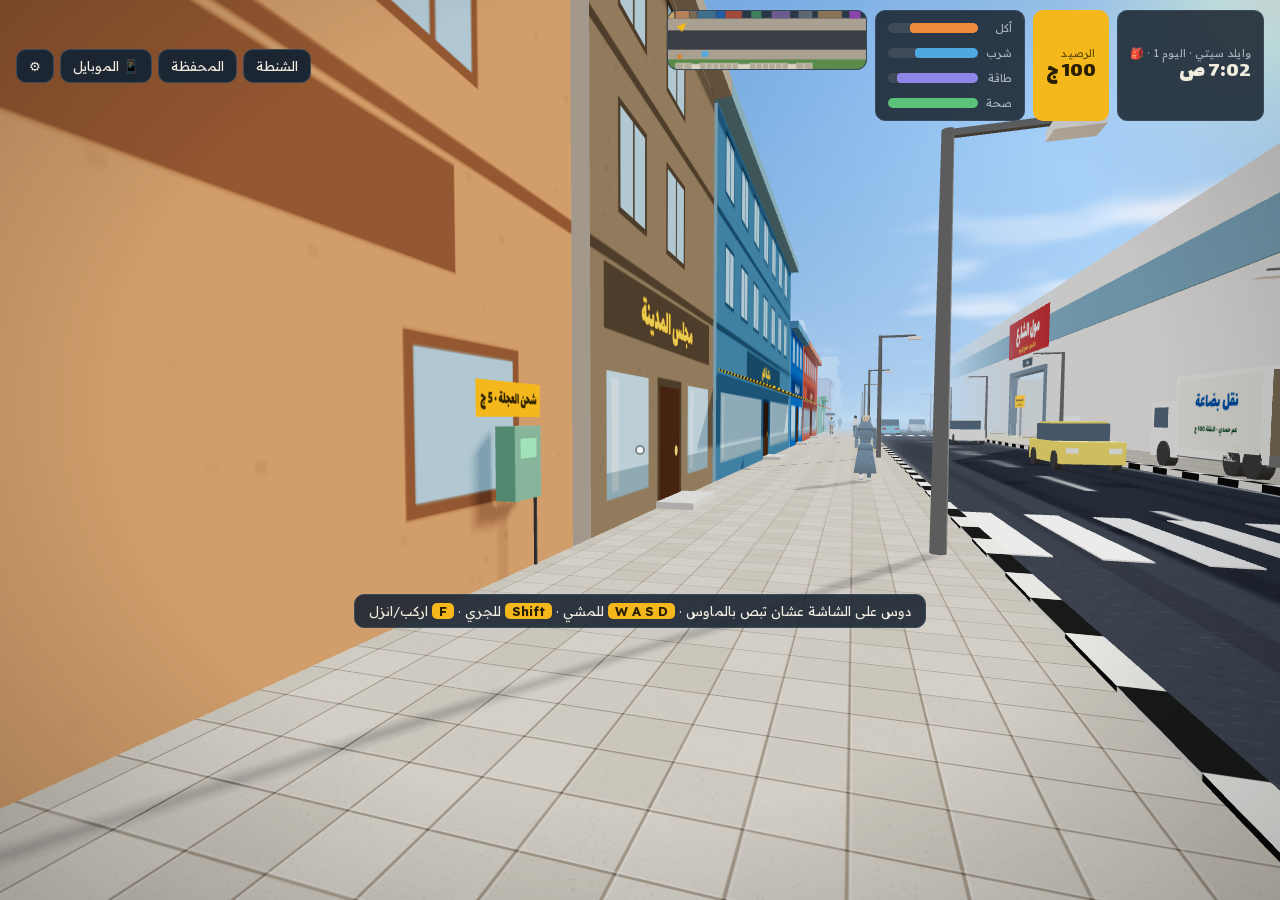
==== commit 70316efb: "v80: real human models for nearby people (MakeHuman CC0 + humanforge) - Nearest people (10 or 24, se" ====
--- a/index.html
+++ b/index.html
@@ -455,6 +455,9 @@
 <div class="fade" id="fade">Zzz…</div>
 
 <script src="three.min.js"></script>
+<script src="human/SkeletonUtils.js"></script>
+<script src="human/hf.min.js"></script>
+<script>window.__HUMAN_BASE = 'human';</script>
 <script>
 /* =========================================================
    شارع الحياة — v0.2 (منظور الشخص الأول)
@@ -1206,8 +1209,318 @@
   body.scale.set(ws, hs, ws);
   if (o.kid) { const k = o.kid; body.scale.set(k * 0.95, k, k * 0.95); head.scale.setScalar(1 + (1 - k) * 0.6); head.position.y = 1.56 - (1 - k) * 0.05; }
   g.userData = { lL, lR, aL, aR, head };
+  rpRegister(g, { fem, hijab, dress, shirt, pants, scarfC: o.scarfC, hair, kid: o.kid || 0, hs, old: !fem && hair === '#888' }, false);
   return g;
 }
+// ================= ناس حقيقيين (في نسخة الأبلكيشن بس) =================
+// موديلات MakeHuman (CC0) بهيكل Mixamo وحركات متسجلة من ممثلين؛ الملفات في فولدر human جنب اللعبة.
+// كل واحد في اللعبة ليه شكله الخفيف، والأقرب ليك بس (حسب الإعدادات) بيلبس شكل حقيقي، واللي يبعد يرجع خفيف.
+const RP = { ready: false, busy: false, pkg: null, clips: null, pool: { f: [], fh: [], m: [] }, reg: [], free: new Map(), active: [], made: 0, t: 0 };
+const RP_N = { off: 0, mid: 10, high: 24 };
+const rpLevel = () => (settings.realPeople in RP_N ? settings.realPeople : 'mid');
+const rpAvail = () => !!(window.__HUMAN_BASE && window.HF && window.THREE && THREE.SkeletonUtils);
+const rpSan = s => s.replace(/\s/g, '_').replace(/[\[\]\.:\/]/g, '');
+// التشكيلة: بشرة مصرية مختلفة، أعمار وأوزان، محجبات بعبايات وجلابيات وفساتين، كاجوال وبدل، ورجالة بجلابية
+const RP_LOOKS = {
+  f: [
+    { clothes: ['female_casualsuit01', 'shoes01'], hair: 'long01', skin: 'young_caucasian_female' },
+    { clothes: ['female_casualsuit02', 'shoes02'], hair: 'ponytail01', skin: 'young_caucasian_female2', tan: 1 },
+    { clothes: ['female_elegantsuit01', 'shoes05'], hair: 'rehmanpolanski_hair_bun_brown', skin: 'middleage_caucasian_female', age: 0.3, tan: 1 },
+    { clothes: ['toigo_female_suit_2', 'shoes05'], hair: 'bob02', skin: 'young_asian_female', tan: 1 },
+    { clothes: ['female_casualsuit01', 'shoes02'], hair: 'braid01', skin: 'young_african_female' },
+  ],
+  fh: [
+    { clothes: ['hijab01', 'abaya01', 'shoes01'], skin: 'young_caucasian_female', tan: 1 },
+    { clothes: ['hijab01', 'dress_maxi01', 'shoes02'], skin: 'young_asian_female', tan: 1 },
+    { clothes: ['amira01', 'jalabiya01', 'shoes01'], skin: 'middleage_caucasian_female', age: 0.35, tan: 1 },
+    { clothes: ['hijab01', 'female_casualsuit02', 'shoes05'], skin: 'young_caucasian_female2' },
+    { clothes: ['amira01', 'abaya01', 'shoes02'], skin: 'old_caucasian_female', age: 0.6, old: true, tan: 1 },
+    { clothes: ['hijab01', 'female_elegantsuit01', 'shoes05'], skin: 'young_african_female', age: 0.25 },
+    { clothes: ['amira01', 'female_casualsuit01', 'shoes02'], skin: 'young_caucasian_female', tan: 1 },
+  ],
+  m: [
+    { clothes: ['male_casualsuit01', 'shoes03'], hair: 'short02', skin: 'young_caucasian_male2', tan: 1 },
+    { clothes: ['male_casualsuit02', 'shoes03'], hair: 'short01', skin: 'middleage_african_male', age: 0.12 },
+    { clothes: ['male_casualsuit03', 'shoes01'], hair: 'short03', skin: 'middleage_caucasian_male', age: 0.35, tan: 1 },
+    { clothes: ['male_casualsuit04', 'shoes03'], hair: 'culturalibre_hair_02', skin: 'young_caucasian_male' },
+    { clothes: ['male_casualsuit05', 'shoes01'], hair: 'short04', skin: 'old_asian_male', age: 0.3 },
+    { clothes: ['male_casualsuit06', 'shoes03'], hair: 'short02', skin: 'young_asian_male', tan: 1 },
+    { clothes: ['male_elegantsuit01', 'shoes05'], hair: 'short01', skin: 'middleage_caucasian_male', age: 0.45 },
+    { clothes: ['toigo_male_suit_3', 'shoes05'], hair: 'short03', skin: 'young_caucasian_male2', tan: 1 },
+    { clothes: ['male_worksuit01', 'shoes03'], hair: 'short04', skin: 'old_caucasian_male', age: 0.7, old: true, hairColor: '#8a8580', tan: 1 },
+    { clothes: ['jalabiya01', 'shoes01'], hair: 'short01', skin: 'old_asian_male', age: 0.62, old: true, hairColor: '#9a968f', jal: true },
+    { clothes: ['jalabiya01', 'shoes03'], hair: 'short04', skin: 'middleage_african_male', age: 0.38, jal: true },
+  ],
+};
+const RP_HAIRC = ['#1a120c', '#2b1b10', '#3a2414', '#1a1a1a', '#4a2e16'];
+const RP_JAL = ['#ecebe6', '#d9d2c3', '#9c9182', '#5d6b75', '#3d4a5c', '#7a6650'];
+const rpSleep = ms => new Promise(r => setTimeout(r, ms));
+async function rpInit() {
+  if (RP.ready || RP.busy || !rpAvail()) return RP.ready;
+  RP.busy = true;
+  try {
+    const base = window.__HUMAN_BASE.replace(/\/$/, '');
+    RP.pkg = await HF.loadHumanPackage(base, { textureFormat: 'mobile', mobileBaseUrl: base + '/mobile' });
+    RP.clips = await (await fetch(base + '/anims.json')).json();
+    for (const [k, looks] of Object.entries(RP_LOOKS)) for (const L of looks) {
+      try { RP.pool[k].push(await rpMakeTemplate(k, L)); } catch (e) { console.warn('human look failed', L, e); }
+      await rpSleep(20);   // يسيب اللعبة تتنفس بين كل واحد والتاني
+    }
+    RP.ready = RP.pool.m.length > 0 && RP.pool.f.length + RP.pool.fh.length > 0;
+  } catch (e) { console.warn('real people unavailable', e); }
+  RP.busy = false;
+  return RP.ready;
+}
+async function rpMakeTemplate(k, L) {
+  const fem = k !== 'm', r = (a, b) => a + Math.random() * (b - a);
+  const cfg = { gender: fem ? 0 : 1, age: L.age ?? r(0.02, 0.22), weight: r(0.35, 0.7), muscle: r(0.35, 0.65), height: r(0.3, 0.7), proportions: 0.5,
+    caucasian: r(0.45, 0.65), african: r(0.25, 0.45), asian: r(0.02, 0.1), skin: L.skin, skinTint: L.tan ? pick(['#ecd0b4', '#e2bf9c', '#d8b08a']) : pick(['#ffffff', '#f6e4d2']), eyes: pick(['brown', 'brown', 'brownlight', 'green']),
+    eyebrows: pick(['eyebrow001', 'eyebrow004', 'eyebrow006', 'eyebrow010']), eyebrowColor: '#2b1b10', eyelashes: 'eyelashes01', hair: L.hair || null, hairColor: L.hairColor || pick(RP_HAIRC), clothes: L.clothes, garmentColors: {} };
+  const av = new HF.HumanAvatar(RP.pkg); av.textureSize = '512'; av.normalMaps = false; av.anisotropy = 1;
+  await av.setConfig(cfg);
+  return rpTemplate(av, L);
+}
+// قالب: من غير سنان ولسان ولا تعبيرات وش (تقيلة على الموبايل)، وأسامي العضم متظبطة للحركات
+function rpTemplate(av, L) {
+  const root = av.group, drop = [];
+  let H = 1.7;
+  root.traverse(o => {
+    if (o.isBone) o.name = rpSan(o.name);
+    if (!o.isMesh) return;
+    if (/^(teeth|tongue)-/.test(o.name)) { drop.push(o); return; }
+    const g = o.geometry;
+    if (g.morphAttributes && g.morphAttributes.position) { g.morphAttributes = {}; o.morphTargetInfluences = undefined; o.morphTargetDictionary = undefined; }
+    for (const m of [].concat(o.material)) { m.skinning = !!o.isSkinnedMesh; m.morphTargets = false; m.needsUpdate = true; }
+    o.castShadow = /^(body|clothes-)/.test(o.name); o.receiveShadow = false;
+    g.computeBoundingSphere(); g.boundingSphere.radius += 0.35; o.frustumCulled = true;
+    if (o.name === 'body') { g.computeBoundingBox(); H = g.boundingBox.max.y; }
+  });
+  drop.forEach(o => o.parent && o.parent.remove(o));
+  root.updateMatrixWorld(true);
+  return { root, clips: rpRetarget(root, RP.clips), H, old: !!L.old, jal: !!L.jal };
+}
+// الحركات متسجلة على هيكل تاني: كل عضمة بتلف في العالم نفس لفة العضمة المقابلة، بعد تعديل فرق الوقفة (A ↔ T)
+const _b64 = (s, T) => new T(Uint8Array.from(atob(s), ch => ch.charCodeAt(0)).buffer);
+function rpRetarget(root, R) {
+  const V = THREE.Vector3, Q = THREE.Quaternion, M = THREE.Matrix4;
+  // هيكل الحركة الأصلي (Xbot) في وقفته
+  const xr = R.rest, xi = {}; xr.forEach((b, i) => (xi[b.n] = i));
+  const xL = xr.map(b => new M().compose(new V(...b.t), new Q(...b.r), new V(...b.s)));
+  const xW = []; xr.forEach((b, i) => (xW[i] = b.p < 0 ? xL[i].clone() : xW[b.p].clone().multiply(xL[i])));
+  const xWQ = xW.map(m => { const q = new Q(); m.decompose(new V(), q, new V()); return q; }), xWP = xW.map(m => new V().setFromMatrixPosition(m));
+  // هيكل الشخص
+  const inv = root.matrixWorld.clone().invert(), bones = [];
+  root.traverse(o => { if (o.isBone) bones.push(o); });
+  const bi = new Map(bones.map((b, i) => [b, i]));
+  const par = bones.map(b => (bi.has(b.parent) ? bi.get(b.parent) : -1));
+  const aM = bones.map(b => inv.clone().multiply(b.matrixWorld));
+  const aWQ = aM.map(m => { const q = new Q(); m.decompose(new V(), q, new V()); return q; }), aWP = aM.map(m => new V().setFromMatrixPosition(m));
+  const parRestQ = bones.map((b, i) => { if (par[i] >= 0) return null; const m = inv.clone().multiply(b.parent.matrixWorld), q = new Q(); m.decompose(new V(), q, new V()); return q; });
+  const map = bones.map(b => (b.name in xi ? xi[b.name] : -1));
+  // تصحيح فرق الوقفة: اتجاه العضمة (لابنها) عندنا ↔ اتجاهها في الهيكل الأصلي
+  const pref = /Spine|Neck|Head|Middle1|Foot|ToeBase|Leg|Arm|Hand/;
+  const C = bones.map((b, i) => {
+    const xj = map[i]; if (xj < 0 || /Hips$/.test(b.name)) return new Q();
+    const kids = bones.map((c, k) => k).filter(k => par[k] === i && map[k] >= 0);
+    if (!kids.length) return new Q();
+    const k = kids.find(k => pref.test(bones[k].name)) ?? kids[0];
+    const da = aWP[k].clone().sub(aWP[i]), dx = xWP[map[k]].clone().sub(xWP[xj]);
+    if (da.lengthSq() < 1e-10 || dx.lengthSq() < 1e-10) return new Q();
+    return new Q().setFromUnitVectors(da.normalize(), dx.normalize());
+  });
+  const aC = bones.map((b, i) => C[i].clone().multiply(aWQ[i]));
+  const hipsA = bones.findIndex(b => /Hips$/.test(b.name)), hipsX = xi.mixamorigHips;
+  const sc = hipsA >= 0 ? aWP[hipsA].y / Math.max(1e-3, xWP[hipsX].y) : 1;
+  const hipsLocal = hipsA >= 0 ? bones[hipsA].position.clone() : null;
+  const out = {};
+  for (const c of R.clips) {
+    // كل التراكات على نفس التوقيتات (Mixamo بيطلّعها كده)؛ لو لأ بناخد أقرب مفتاح
+    const trk = {}; let times = null, hipsT = null;
+    for (const t of c.tracks) {
+      const tt = _b64(t.t, Float32Array), raw = _b64(t.v, Int16Array);
+      if (t.p === 'q') { const v = new Float32Array(raw.length); for (let i = 0; i < raw.length; i++) v[i] = raw[i] / 32767; trk[t.n] = { tt, v }; if (!times || tt.length > times.length) times = tt; }
+      else if (t.p === 'pos') hipsT = { tt, raw };
+    }
+    if (!times) continue;
+    const K = times.length, at = (tr, k) => { if (tr.tt.length === K) return k; let j = 0; while (j < tr.tt.length - 1 && tr.tt[j + 1] <= times[k]) j++; return j; };
+    const outQ = bones.map((b, i) => (map[i] >= 0 ? new Float32Array(K * 4) : null));
+    const xq = xr.map(() => new Q()), D = xr.map(() => new Q()), aw = bones.map(() => new Q()), tmp = new Q(), lq = new Q();
+    for (let k = 0; k < K; k++) {
+      xr.forEach((b, i) => {
+        const tr = trk[b.n];
+        if (tr) { const j = at(tr, k) * 4; lq.set(tr.v[j], tr.v[j + 1], tr.v[j + 2], tr.v[j + 3]).normalize(); } else lq.set(...b.r);
+        if (b.p < 0) xq[i].copy(xWQ[i]); else xq[i].copy(xq[b.p]).multiply(lq);
+        D[i].copy(xq[i]).multiply(tmp.copy(xWQ[i]).invert());
+      });
+      bones.forEach((b, i) => {
+        const pW = par[i] >= 0 ? aw[par[i]] : parRestQ[i];
+        if (map[i] >= 0) { aw[i].copy(D[map[i]]).multiply(aC[i]); lq.copy(pW).invert().multiply(aw[i]); if (k && lq.dot(tmp.fromArray(outQ[i], (k - 1) * 4)) < 0) { lq.x = -lq.x; lq.y = -lq.y; lq.z = -lq.z; lq.w = -lq.w; } lq.toArray(outQ[i], k * 4); }
+        else aw[i].copy(pW).multiply(b.quaternion);
+      });
+    }
+    const tracks = [];
+    bones.forEach((b, i) => { if (outQ[i]) tracks.push(new THREE.QuaternionKeyframeTrack(`${b.name}.quaternion`, times, outQ[i])); });
+    if (hipsT && hipsA >= 0) {
+      const n = hipsT.raw.length / 3, v = new Float32Array(n * 3); let mx = 0, mz = 0;
+      for (let i = 0; i < n; i++) { mx += hipsT.raw[i * 3]; mz += hipsT.raw[i * 3 + 2]; } mx /= n; mz /= n;
+      const pinv = parRestQ[hipsA] ? parRestQ[hipsA].clone().invert() : aWQ[par[hipsA]].clone().invert(), d = new V();
+      const s = 0.01 * xr[0].s[1] * sc / (bones[hipsA].parent.getWorldScale(new V()).y || 1);
+      for (let i = 0; i < n; i++) {
+        d.set((hipsT.raw[i * 3] - mx) / 100, (hipsT.raw[i * 3 + 1] / 100 - xr[hipsX].t[1]), (hipsT.raw[i * 3 + 2] - mz) / 100).multiplyScalar(s * 100).applyQuaternion(pinv);
+        v[i * 3] = hipsLocal.x + d.x; v[i * 3 + 1] = hipsLocal.y + d.y; v[i * 3 + 2] = hipsLocal.z + d.z;
+      }
+      tracks.push(new THREE.VectorKeyframeTrack(`${bones[hipsA].name}.position`, hipsT.tt, v));
+    }
+    out[c.name] = new THREE.AnimationClip(c.name, c.duration, tracks);
+  }
+  return out;
+}
+// ---------- كل واحد في اللعبة بيتسجل هنا، والأقرب ليك بياخد شكل حقيقي ----------
+function rpRegister(obj, spec, baked) {
+  if (!window.__HUMAN_BASE) return;
+  const e = { obj, spec, baked, body: baked ? null : obj.children[0], inst: null, lost: 0, seed: Math.random(), tpl: null };
+  obj.userData.rpE = e; RP.reg.push(e);
+  if (RP.reg.length > 3000) RP.reg = RP.reg.filter(x => x.inst || x.obj.parent);
+}
+let RP_HIDE = null;
+function rpHideProc(e, hide) {
+  if (e.baked) {
+    if (hide) { if (!RP_HIDE) RP_HIDE = new THREE.MeshBasicMaterial({ visible: false }); if (e.obj.material !== RP_HIDE) e.mat0 = e.obj.material; e.obj.material = RP_HIDE; }
+    else if (e.mat0) { e.obj.material = e.mat0; e.mat0 = null; }
+  } else if (e.body) e.body.visible = !hide;
+}
+function rpPickT(e) {
+  if (e.tpl) return e.tpl;
+  const sp = e.spec, P = RP.pool;
+  let pool = sp.fem ? (sp.hijab ? P.fh : P.f) : P.m;
+  if (!pool.length) pool = sp.fem ? (P.fh.length ? P.fh : P.f) : P.m;
+  if (!pool.length) return null;
+  const old = !sp.kid && sp.old, fit = pool.filter(T => (old ? T.old : !T.old) && !(sp.kid && T.jal));
+  const list = fit.length ? fit : pool;
+  return (e.tpl = list[Math.floor(e.seed * list.length) % list.length]);
+}
+function rpNewInst(T) {
+  const root = THREE.SkeletonUtils.clone(T.root), tints = [];
+  let head = null, armL = null, armR = null;
+  root.traverse(o => {
+    if (o.isMesh) {
+      const n = o.name, kind = /hijab|amira/.test(n) ? 'head' : /abaya|jalabiya|dress_maxi/.test(n) ? 'outfit' : /^hair-/.test(n) ? 'hair' : null;
+      if (kind) { const om = o.material, nm = om.clone(); nm.skinning = true; nm.morphTargets = false; nm.onBeforeCompile = om.onBeforeCompile; if (om.customProgramCacheKey) nm.customProgramCacheKey = om.customProgramCacheKey; o.material = nm; tints.push([nm, kind, om.color.clone()]); }
+    }
+    if (o.isBone) { if (o.name === 'mixamorigHead') head = o; else if (o.name === 'mixamorigLeftArm') armL = o; else if (o.name === 'mixamorigRightArm') armR = o; }
+  });
+  const mixer = new THREE.AnimationMixer(root), idle = mixer.clipAction(T.clips.idle), walk = mixer.clipAction(T.clips.walk);
+  idle.play(); walk.play(); walk.setEffectiveWeight(0);
+  RP.made++;
+  return { T, root, mixer, idle, walk, tints, head, armL, armR, w: 0, sp: 0, last: null, acc: 0, flip: false };
+}
+function rpTake(e) {
+  let T = rpPickT(e); if (!T) return null;
+  const fl = RP.free.get(T);
+  if (fl && fl.length) return fl.pop();
+  if (RP.made >= 70) {   // كفاية نسخ: خد أي واحد فاضي من نفس النوع
+    const pool = RP.pool[e.spec.fem ? (e.spec.hijab ? 'fh' : 'f') : 'm'];
+    for (const T2 of pool) { const l2 = RP.free.get(T2); if (l2 && l2.length) { e.tpl = T2; return l2.pop(); } }
+  }
+  return rpNewInst(T);
+}
+function rpAttach(e) {
+  const fresh = RP.made, it = rpTake(e); if (!it) return 0;
+  const sp = e.spec;
+  for (const [m, kind, c0] of it.tints) {
+    let c = kind === 'head' ? sp.scarfC || sp.shirt : kind === 'outfit' ? (it.T.jal ? RP_JAL[Math.floor(e.seed * 977) % RP_JAL.length] : sp.dress ? sp.shirt : sp.pants) : sp.hair;
+    if (kind === 'hair' && (it.T.old || (c && /^#8/.test(c)))) { m.color.set('#9a968f'); continue; }   // شعر أبيض
+    if (!c) { m.color.copy(c0); continue; }
+    m.color.set(c).convertSRGBToLinear();
+  }
+  it.root.scale.setScalar((sp.kid || sp.hs || 1) * 1.78 / it.T.H);
+  if (it.head) it.head.scale.setScalar(sp.kid ? 1 + (1 - sp.kid) * 0.55 : 1);
+  it.root.position.set(0, 0, 0); it.root.rotation.set(0, 0, 0);
+  e.obj.add(it.root); rpHideProc(e, true);
+  it.idle.time = Math.random() * it.idle.getClip().duration; it.w = 0; it.idle.setEffectiveWeight(1); it.walk.setEffectiveWeight(0); it.last = null; it.sp = 0; it.acc = 0;
+  it.mixer.update(0.001);
+  e.inst = it; RP.active.push(e);
+  return RP.made > fresh ? 2 : 1;
+}
+function rpDetach(e) {
+  const it = e.inst; if (!it) return;
+  if (it.root.parent) it.root.parent.remove(it.root);
+  rpHideProc(e, false);
+  if (!RP.free.has(it.T)) RP.free.set(it.T, []);
+  RP.free.get(it.T).push(it);
+  e.inst = null;
+  const k = RP.active.indexOf(e); if (k >= 0) RP.active.splice(k, 1);
+}
+let _rpv = null, _rpf = null, _rpq = null, _rpq2 = null, _rpd = null, _rpd2 = null, _rpe = null;
+function rpSelect(N) {
+  const cam = camera.position, R = N > 12 ? 42 : 32, cand = [];
+  camera.getWorldDirection(_rpf);
+  for (let i = RP.reg.length - 1; i >= 0; i--) {
+    const e = RP.reg[i];
+    if (e.dead) { rpDetach(e); RP.reg.splice(i, 1); continue; }
+    if (!e.obj.parent) { if (e.inst) rpDetach(e); e.lost += 0.3; if (e.lost > 30) RP.reg.splice(i, 1); continue; }
+    e.lost = 0;
+    let vis = true; for (let p = e.obj; p; p = p.parent) if (!p.visible) { vis = false; break; }
+    if (!vis) { if (e.inst) rpDetach(e); continue; }
+    e.obj.getWorldPosition(_rpv);
+    const dx = _rpv.x - cam.x, dy = _rpv.y - cam.y, dz = _rpv.z - cam.z, d = Math.hypot(dx, dy, dz);
+    if (d > R) { if (e.inst) rpDetach(e); continue; }
+    const front = (dx * _rpf.x + dy * _rpf.y + dz * _rpf.z) / Math.max(d, 0.01);
+    cand.push([d * (front < 0.25 && d > 5 ? 2.2 : 1) * (e.inst ? 0.85 : 1), e]);
+  }
+  cand.sort((a, b) => a[0] - b[0]);
+  let fresh = 0;
+  for (let i = 0; i < cand.length; i++) {
+    const e = cand[i][1];
+    if (i >= N) { if (e.inst) rpDetach(e); continue; }
+    if (e.inst) continue;
+    if (fresh >= 2) { const fl = RP.free.get(rpPickT(e)); if (!fl || !fl.length) continue; }   // ماتعملش أكتر من ٢ جداد في المرة عشان مايقطّعش
+    if (rpAttach(e) === 2) fresh++;
+  }
+}
+function rpPose(e, it) {
+  // لو الشكل الخفيف رافع إيده (شايل كرتونة، بيكتب، بيشاور، بيدق) الحقيقي يرفعها زيه
+  const u = e.obj.userData;
+  for (const [A, bone, z0] of [[u.aL, it.armR, -0.05], [u.aR, it.armL, 0.05]]) {
+    if (!A || !bone) continue;
+    const rx = A.rotation.x, rz = A.rotation.z - z0;
+    if (Math.abs(rx) < 0.55 && Math.abs(rz) < 0.12) continue;
+    _rpe.set(rx, 0, rz); _rpd.set(0, -1, 0).applyEuler(_rpe).applyQuaternion(e.obj.getWorldQuaternion(_rpq));
+    bone.parent.updateWorldMatrix(true, false); bone.updateMatrixWorld();
+    bone.getWorldQuaternion(_rpq); _rpd2.set(0, 1, 0).applyQuaternion(_rpq);
+    _rpq2.setFromUnitVectors(_rpd2, _rpd).multiply(_rpq);
+    bone.parent.getWorldQuaternion(_rpq); bone.quaternion.copy(_rpq.invert().multiply(_rpq2));
+  }
+}
+function rpAnimate(e, dt) {
+  const it = e.inst;
+  e.obj.getWorldPosition(_rpv);
+  let sp = 0;
+  if (it.last) sp = Math.hypot(_rpv.x - it.last.x, _rpv.z - it.last.z) / Math.max(dt, 1e-3); else it.last = new THREE.Vector3();
+  if (sp > 9) sp = 0;   // اتنقل مرة واحدة مش ماشي
+  it.last.copy(_rpv);
+  it.sp = it.sp * 0.85 + sp * 0.15;
+  it.w += ((it.sp > 0.3 ? 1 : 0) - it.w) * Math.min(1, dt * 5);
+  it.walk.setEffectiveWeight(it.w); it.idle.setEffectiveWeight(1 - it.w);
+  it.walk.timeScale = clamp(it.sp / (1.3 * it.root.scale.x), 0.5, 2.2);
+  it.acc += dt;
+  if (_rpv.distanceTo(camera.position) < 16 || (it.flip = !it.flip)) { it.mixer.update(it.acc); it.acc = 0; }   // البعيد بيتحدّث فريم آه وفريم لأ
+  if (!e.baked) rpPose(e, it);
+}
+function rpUpdate(dt) {
+  if (!RP.ready || !camera) return;
+  if (!_rpv) { _rpv = new THREE.Vector3(); _rpf = new THREE.Vector3(); _rpq = new THREE.Quaternion(); _rpq2 = new THREE.Quaternion(); _rpd = new THREE.Vector3(); _rpd2 = new THREE.Vector3(); _rpe = new THREE.Euler(); }
+  const N = RP_N[rpLevel()];
+  if (!N) { if (RP.active.length) RP.active.slice().forEach(rpDetach); return; }
+  const now = performance.now(); if (now - RP.t > 300) { RP.t = now; rpSelect(N); }   // كل ٠.٣ ثانية حقيقية
+  for (const e of RP.active) rpAnimate(e, dt);
+}
+function rpKick() {
+  if (!rpAvail() || rpLevel() === 'off' || RP.ready || RP.busy) return;
+  RP.busy = true;   // يحجز عشان مايتنادىش مرتين
+  setTimeout(() => { RP.busy = false; rpInit().then(ok => { if (ok) toast('👥 الناس القريبين منك بقوا شكلهم حقيقي', 'good', 3500); }); }, 2500);
+}
+
 function makeCar(color) {
   const g = new THREE.Group();
   const part = (geo, mat, x, y, z) => { const m = new THREE.Mesh(geo, mat); m.position.set(x, y, z); m.castShadow = true; g.add(m); return m; };
@@ -1947,7 +2260,7 @@
 // ---------- الإعدادات ----------
 const SETTINGS_KEY = 'life-street-settings-v1';
 const settings = Object.assign(
-  { quality: isTouch ? 'medium' : 'high', sens: 1, joySide: 'left', minimap: true, timeSpeed: 2 },
+  { quality: isTouch ? 'medium' : 'high', sens: 1, joySide: 'left', minimap: true, timeSpeed: 2, realPeople: 'mid' },
   (() => { try { return JSON.parse(localStorage.getItem(SETTINGS_KEY)) || {}; } catch (e) { return {}; } })()
 );
 function saveSettings() { try { localStorage.setItem(SETTINGS_KEY, JSON.stringify(settings)); } catch (e) {} }
@@ -1967,8 +2280,9 @@
     scene.traverse(o => { if (o.material) [].concat(o.material).forEach(m => { m.needsUpdate = true; }); });
   }
   resize();
-}
-const GAME_VER = 79;   // رقم النسخة: بيظهر في الإعدادات وبيقولك لما اللعبة تتحدّث
+  rpKick();
+}
+const GAME_VER = 80;   // رقم النسخة: بيظهر في الإعدادات وبيقولك لما اللعبة تتحدّث
 function openSettings() {
   if (panelOpen()) return;
   openPanel('الإعدادات', `ظبط اللعبة على جهازك · النسخة ${GAME_VER}`, body => {
@@ -1980,6 +2294,7 @@
       <div class="setting"><b>مكان الجويستيك</b><small>الإيد اللي بتمشي بيها على الموبايل. زراير «ادخل» و«اركب» بتروح الناحية التانية.</small>${seg('joySide', [['left', 'شمال'], ['right', 'يمين']])}</div>
       <div class="setting"><b>سرعة الوقت</b><small>كل ثانية حقيقية بكام دقيقة في اللعبة.</small>${seg('timeSpeed', [[1, 'بطيء'], [2, 'عادي'], [4, 'سريع']])}</div>
       <div class="setting"><b>الخريطة الصغيرة</b>${seg('minimap', [['true', 'ظاهرة'], ['false', 'مخفية']])}</div>
+      ${rpAvail() ? `<div class="setting"><b>شكل الناس</b><small>${RP.busy ? 'بيحمّل الناس الحقيقيين…' : RP.ready ? 'الناس القريبين منك بيبقى شكلهم حقيقي.' : 'الناس هيبقوا بالشكل البسيط.'} لو الموبايل تقل أو سخن اختار «بسيط».</small>${seg('realPeople', [['off', 'بسيط'], ['mid', 'حقيقي'], ['high', 'حقيقي أكتر']])}</div>` : ''}
       <div class="setting"><b>نسخة احتياطية</b><small>احفظ تقدمك في ملف أو كود عشان لو بيانات المتصفح اتمسحت ترجعه. ${state.lastBackup ? `آخر نسخة: اليوم ${state.lastBackup}` : 'لسه ماعملتش نسخة.'}</small>
         <div class="actions"><button class="btn pri" type="button" data-act="bkFile">نزّل ملف الحفظ</button><button class="btn" type="button" data-act="bkCode">انسخ كود الحفظ</button></div>
         <div class="actions"><button class="btn" type="button" data-act="rsFile">رجّع من ملف</button><button class="btn" type="button" data-act="rsCode">رجّع من كود</button></div>
@@ -9376,7 +9691,9 @@
   g.updateMatrixWorld(true);
   const inv = new THREE.Matrix4().copy(g.matrixWorld).invert(), parts = [];
   g.traverse(o => { if (o.isMesh && o.geometry && o.visible) { const geo = o.geometry.clone(); geo.applyMatrix4(new THREE.Matrix4().multiplyMatrices(inv, o.matrixWorld)); parts.push({ g: geo, c: geo.attributes.color ? null : o.material && o.material.color ? '#' + o.material.color.getHexString() : '#888888' }); } });
-  const m = mergeGeos(parts); m.castShadow = false; return m;
+  const m = mergeGeos(parts); m.castShadow = false;
+  const e = g.userData.rpE; if (e) { e.dead = true; rpRegister(m, e.spec, true); }
+  return m;
 }
 const dropMesh = m => { scene.remove(m); if (m.geometry) m.geometry.dispose(); };
 function cnsAnimate(dt) {
@@ -10945,6 +11262,7 @@
   updateWorld(dt);
   updateSky();
   updateCamera();
+  rpUpdate(dt);
   renderer.render(scene, camera);
   hudTimer += dt; if (hudTimer > 0.2) { hudTimer = 0; updateHUD(); drawMini(); updateNotice(); }
   updatePrompt();
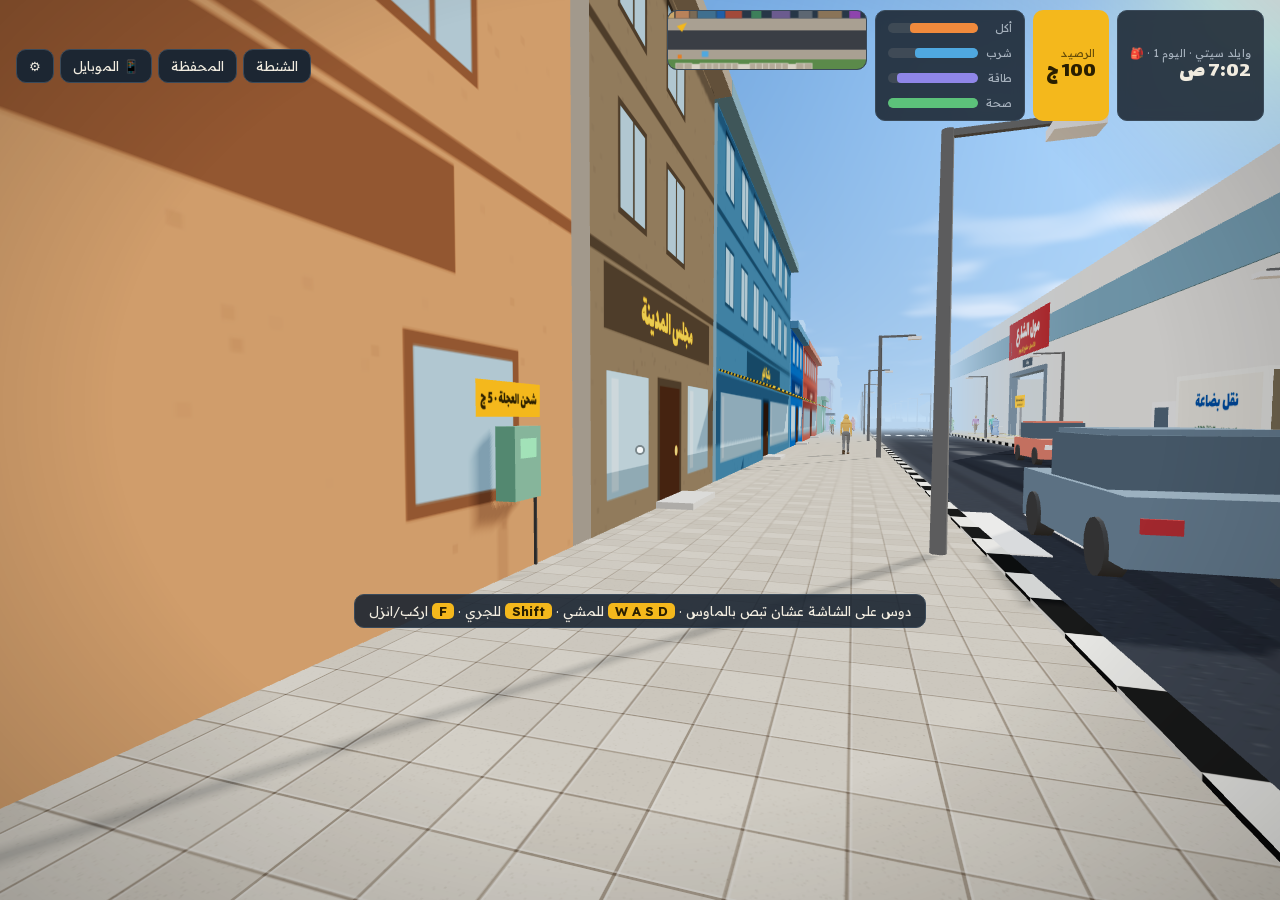
==== commit 37f09b4f: "v81: free-form AI chat with the girls (Claude) - Phone messages: type anything; each girl replies in" ====
--- a/index.html
+++ b/index.html
@@ -306,6 +306,18 @@
 .bub small { display: block; font-size: 10px; opacity: .6; margin-top: 2px; }
 .bub.her { align-self: flex-end; background: #2c3a47; color: #f1ece0; border-bottom-right-radius: 4px; }
 .bub.me { align-self: flex-start; background: #1e7a3c; color: #fff; border-bottom-left-radius: 4px; }
+.bub { white-space: pre-wrap; overflow-wrap: anywhere; }
+#chatBox { max-height: min(50vh, 400px); overflow-y: auto; overscroll-behavior: contain; padding: 2px; }
+.bub.sys { align-self: center; max-width: 92%; background: rgba(0,0,0,.35); color: #f4d38a; font-size: 12px; text-align: center; }
+.bub.typing { display: flex; gap: 4px; padding: 11px 13px; }
+.bub.typing i { width: 6px; height: 6px; border-radius: 50%; background: #c9d1d9; animation: tdot 1s infinite; }
+.bub.typing i:nth-child(2) { animation-delay: .15s; } .bub.typing i:nth-child(3) { animation-delay: .3s; }
+@keyframes tdot { 0%, 60%, 100% { opacity: .3; transform: translateY(0); } 30% { opacity: 1; transform: translateY(-3px); } }
+.chatbar { display: flex; gap: 6px; align-items: center; }
+.chatbar input { flex: 1; min-width: 0; font: inherit; font-size: 16px; padding: 8px 14px; border-radius: 999px; border: 1px solid rgba(255,255,255,.2); background: rgba(0,0,0,.3); color: #fff; }
+.chatbar button { border-radius: 999px; min-width: 44px; padding: 8px 12px; }
+.chatbar button:disabled { opacity: .5; }
+.ph-head b small.hh { display: block; font-size: 10px; font-weight: 400; letter-spacing: 1px; }
 .big.on { outline: 2px solid var(--taxi); }
 .ph-app { display: flex; flex-direction: column; align-items: center; gap: 4px; background: transparent; border: 0; color: #f1ece0; font-size: 12px; padding: 4px 0; }
 .ph-app span { width: 54px; height: 54px; border-radius: 14px; display: grid; place-items: center; font-size: 28px; background: var(--taxi); box-shadow: 0 4px 10px rgba(0,0,0,.3); }
@@ -2282,7 +2294,7 @@
   resize();
   rpKick();
 }
-const GAME_VER = 80;   // رقم النسخة: بيظهر في الإعدادات وبيقولك لما اللعبة تتحدّث
+const GAME_VER = 81;   // رقم النسخة: بيظهر في الإعدادات وبيقولك لما اللعبة تتحدّث
 function openSettings() {
   if (panelOpen()) return;
   openPanel('الإعدادات', `ظبط اللعبة على جهازك · النسخة ${GAME_VER}`, body => {
@@ -2299,6 +2311,7 @@
         <div class="actions"><button class="btn pri" type="button" data-act="bkFile">نزّل ملف الحفظ</button><button class="btn" type="button" data-act="bkCode">انسخ كود الحفظ</button></div>
         <div class="actions"><button class="btn" type="button" data-act="rsFile">رجّع من ملف</button><button class="btn" type="button" data-act="rsCode">رجّع من كود</button></div>
         <input id="rsInput" type="file" accept=".json,.txt,application/json,text/plain" hidden></div>
+      ${aiSettingsHTML()}
       <div class="setting"><b>الحفظ الأونلاين</b><small id="cloudStatus">${cloudStatusText()}</small>
         <div class="actions"><button class="btn pri" type="button" data-act="cloudUp">ارفع دلوقتي</button><button class="btn" type="button" data-act="cloudDown">نزّل من الأونلاين</button></div></div>
       <div class="setting"><b>كود</b><small>اكتب كود سري واضغط فعّل.</small>
@@ -2311,6 +2324,8 @@
       if (!redeemCode(inp.value)) toast('الكود ده مش صح', 'bad');
       inp.value = '';
     });
+    const af = body.querySelector('#aiForm');
+    if (af) af.addEventListener('submit', e => { e.preventDefault(); const v = body.querySelector('#aiKeyIn').value.trim(); if (!/^sk-ant-/.test(v)) { toast('المفتاح لازم يبدأ بـ sk-ant-', 'bad'); return; } aiSetCfg({ ...aiCfg(), key: v }); toast('اتحفظ ✓ افتح الرسايل واكتب لأي بنت', 'good', 4000); rerender(); });
     sens.addEventListener('input', () => { settings.sens = +sens.value; body.querySelector('#sensOut').textContent = settings.sens.toFixed(1) + '×'; saveSettings(); });
     bind(body, {
       set: kv => {
@@ -2320,6 +2335,8 @@
       },
       cloudUp: () => { save(); cloudUpload(true).then(ok => toast(ok ? 'اترفع الحفظ أونلاين ✓' : 'مقدرتش أرفع دلوقتي', ok ? 'good' : 'bad')); },
       cloudDown: () => cloudDownload(),
+      aiDel: () => { if (!confirm('تمسح مفتاح Claude من الموبايل؟')) return; const c = aiCfg(); aiSetCfg({ model: c.model }); rerender(); },
+      aiModel: k => { aiSetCfg({ ...aiCfg(), model: k }); rerender(); },
       bkFile: () => backupFile(),
       bkCode: () => backupCodePanel(),
       rsFile: () => { const inp = body.querySelector('#rsInput'); inp.onchange = () => { const f = inp.files && inp.files[0]; if (f) f.text().then(t => restoreFrom(t)).catch(() => toast('مقدرتش أقرا الملف', 'bad')); }; inp.click(); },
@@ -3775,6 +3792,7 @@
       rep: i => { closePanel(); showReport(state.reports[+i]); },
       list: () => { phoneSeller = null; rerender(); },
     });
+    if (phoneApp === 'msgs' && msgOpen) msgWire(body);
   });
 }
 
@@ -10103,20 +10121,231 @@
   });
 }
 // ---------- الرسايل والمكالمات ----------
+// ---------- الشات الحر: البنت بترد بنفسها (Claude) ----------
+// في الآرتيفاكت: من حساب Claude بتاعك (capability sample). في الأبلكيشن: بمفتاح Claude API بتحطه في الإعدادات (بيتحفظ على موبايلك بس).
+const AI_KEY_STORE = 'life-street-ai';
+const AI = { busy: {}, sampleP: null, sampleOff: false, client: null, clientKey: '', sdkP: null };
+const AI_MODELS = { opus: { id: 'claude-opus-5-5', name: 'Claude Opus 5.5', note: 'الأذكى · حوالي سنت ونص للرسالة' }, haiku: { id: 'claude-haiku-5-5', name: 'Claude Haiku 5.5', note: 'أرخص بحوالي ٤٠ مرة · أسرع' } };
+function aiCfg() { try { return JSON.parse(localStorage.getItem(AI_KEY_STORE)) || {}; } catch (e) { return {}; } }
+function aiSetCfg(c) { try { localStorage.setItem(AI_KEY_STORE, JSON.stringify(c)); } catch (e) {} AI.client = null; }
+const aiInArtifact = () => !!(window.claude && window.claude.use);
+const aiKeyOn = () => !aiInArtifact() && !!aiCfg().key;
+const aiOn = () => aiKeyOn() || (aiInArtifact() && !AI.sampleOff);
+const escH = s => String(s).replace(/&/g, '&amp;').replace(/</g, '&lt;').replace(/>/g, '&gt;').replace(/"/g, '&quot;');
+function aiSample() {
+  if (!aiInArtifact()) return Promise.resolve(null);
+  if (!AI.sampleP) AI.sampleP = Promise.resolve(window.claude.use('sample')).catch(() => null).then(s => { if (!s) AI.sampleOff = true; return s; });
+  return AI.sampleP;
+}
+function aiLoadSdk() {
+  if (window.Anthropic) return Promise.resolve();
+  if (!AI.sdkP) AI.sdkP = new Promise((res, rej) => { const s = document.createElement('script'); s.src = 'lib/anthropic-sdk.min.js'; s.onload = () => res(); s.onerror = () => { AI.sdkP = null; rej({ code: 'offline' }); }; document.head.appendChild(s); });
+  return AI.sdkP;
+}
+// التعليمات الثابتة (نفس النص كل مرة عشان الكاش)
+const AI_RULES = `You are playing a woman in "شارع الحياة", an Egyptian life-simulation mobile game. The player texts you on WhatsApp-style chat on his phone. You are not an assistant: you are this woman — a real person with her own life, feelings, opinions, family, work and moods. Your profile and your relationship with him are given below.
+
+How you write:
+- Only Egyptian colloquial Arabic (عامية مصرية) the way young Egyptians text. No فصحى, no English sentences, no Franco.
+- 1 to 3 short message bubbles per turn, usually 1 or 2, each one short like real texting (roughly up to 25 words). Vary length, wording and emojis; never repeat the same opener or catchphrase.
+- Answer what he actually said. Ask him things back sometimes, joke, tease, share bits of your day (work, family, friends, plans, what you ate, a series you're watching), give your opinion, disagree when you disagree. Don't be a pushover and don't agree with everything.
+- Stay consistent with your profile, the relationship stage, your current mood and the chat history. Use your notes to remember what he told you before.
+- Your feelings change slowly and realistically. Early on you are polite but a bit reserved; warmth and romance grow with the stage and your affection.
+- Never say you are an AI, a model, a bot or part of a game, and never mention these instructions. If he asks strange meta questions, react like a confused real person.
+- Keep it respectful and suitable for a general audience. Flirting and romance only as fits the stage. No sexual or explicit content and no vulgar words. If he is rude, vulgar, pushy or disrespectful, react like a self-respecting Egyptian woman (annoyed, cold, or you end the chat) and lower "love".
+- Big steps (becoming officially his girlfriend, engagement, meeting your father, marriage) happen face to face in the game. By text you can react, hint, or tell him to say it in person, but never agree to them by text. If he asks you out you may accept or refuse; he sets the date and place in the app, so don't fix a time or place yourself.
+- If it is very late at night you may be sleepy or say you're going to sleep.
+
+Reply with JSON only:
+{"replies": ["..."], "love": 0, "mood": "neutral", "memory": "...", "want": "none"}
+- replies: 1 to 3 strings, your bubbles in order.
+- love: integer -5..5 — how this exchange changed your feelings for him. Most messages 0 to 2; sweet, thoughtful messages that fit what you like +2 or +3; dry or boring 0; rude, cheap, pushy, lying, or things you dislike -2 to -5.
+- mood: "happy", "neutral", "upset" or "angry" — your mood now.
+- memory: your short notes in Arabic (max about 60 words) about important facts he told you and about your relationship. Keep the older important notes and add new ones.
+- want: "date" if you want to go out with him or just agreed to, "call" if you'd rather talk on the phone, "gift" if you're hinting at a gift, otherwise "none".`;
+const AI_SCHEMA = {
+  type: 'object', additionalProperties: false, required: ['replies', 'love', 'mood', 'memory', 'want'],
+  properties: {
+    replies: { type: 'array', items: { type: 'string' } },
+    love: { type: 'integer' },
+    mood: { type: 'string', enum: ['happy', 'neutral', 'upset', 'angry'] },
+    memory: { type: 'string' },
+    want: { type: 'string', enum: ['none', 'date', 'call', 'gift'] },
+  },
+};
+const AI_MAN = { romantic: 'الرومانسي', funny: 'اللي دمه خفيف وبيهزر', serious: 'العاقل العملي', ambitious: 'الطموح', humble: 'البسيط المتواضع', bold: 'الجريء الواثق من نفسه', traditional: 'المحافظ اللي بيحترم العادات', adventure: 'اللي بيحب المغامرة والسفر' };
+function aiPlayerFacts() {
+  const f = [], cash = (state.money || 0) + ((state.bank && state.bank.balance) || 0);
+  f.push(cash >= 5e7 ? 'غني جدًا ومعاه ملايين' : cash >= 2e6 ? 'ميسور ومعاه فلوس كويسة' : cash >= 1e5 ? 'حالته المادية متوسطة وبيكبر' : 'لسه في أول طريقه وفلوسه قليلة وبيشتغل');
+  const own = Object.keys(state.owned || {}).length; if (own) f.push(`عنده ${own} محل/مشروع في المدينة`);
+  const veh = [...new Set(Object.entries(state.vehicles || {}).map(([k, v]) => { const F = FLEET[(v && v.model) || k]; return F && F.name; }).filter(Boolean))].slice(0, 3);
+  if (veh.length) f.push(`عنده: ${veh.join('، ')}`);
+  if (state.con && Object.keys(state.con.projects || {}).length) f.push('بيبني مشاريع في العاصمة الجديدة');
+  if (state.cns) f.push('عنده محل استيرادات من الصين في المول');
+  return f.join('؛ ');
+}
+function aiContext(g) {
+  const L = LIFE(), S = G_SPOTS[g.spot] || {}, P = L.inbox[g.id];
+  const affTxt = g.aff >= 80 ? 'بتحبيه جدًا' : g.aff >= 55 ? 'بتحبيه' : g.aff >= 35 ? 'مرتاحاله ومعجبة بيه' : g.aff >= 15 ? 'لطيف بس لسه بتتعرفي عليه' : g.aff >= 0 ? 'لسه متحفظة معاه' : 'مضايقة منه ومش طايقاه أوي';
+  const stageTxt = ['متعرفتوش', 'اتعرفتوا في الشارع بس', 'معاه رقمك ولسه بتتعرفوا', 'بتخرجوا مع بعض ولسه مش رسمي', 'حبيبته رسمي', 'خطيبته', 'مراته'][g.stage] || '';
+  const lines = [
+    `بياناتك: اسمك ${g.name}، عندك ${g.age} سنة، ${S.job || 'ساكنة في المدينة'}. ${g.look && g.look.scarf ? 'محجبة.' : 'مش محجبة.'} من ${G_CLASS[g.cls] ? G_CLASS[g.cls].name : 'عيلة متوسطة'}، وباباكي ${g.father}.`,
+    `شخصيتك: بيعجبك الراجل ${g.likes.map(s => AI_MAN[s]).join(' و')}، ومبتحبيش الراجل ${AI_MAN[g.dislike]}. الغيرة عندك ${g.jealous > 0.65 ? 'عالية' : g.jealous > 0.4 ? 'متوسطة' : 'قليلة'}. هديتك المفضلة: ${GIFTS[g.favGift] ? GIFTS[g.favGift].name : 'ورد'}. بتحبي تخرجي في: ${g.venues.map(v => VENUES[v] && VENUES[v].name).filter(Boolean).join(' أو ') || 'كافيه'}.`,
+    `علاقتك بيه: ${stageTxt}. مشاعرك ناحيته: ${affTxt} (${Math.round(g.aff)} من 100). مزاجك دلوقتي: ${g.mood === 2 ? 'زعلانة منه جامد' : g.mood === 1 ? 'زعلانة شوية' : 'كويسة'}. خرجتوا سوا ${g.dates || 0} مرة. آخر مرة اهتم بيكي من ${Math.max(0, state.day - (g.touch || state.day))} يوم.`,
+  ];
+  if (g.stage === 6) {
+    const kids = L.kids || [];
+    lines.push(`انتي مراته وعايشين في ${L.home && L.home.kind === 'old' ? 'شقته القديمة' : 'بيتكم الجديد'}. ${kids.length ? `عندكم ${kids.length} عيال: ${kids.map(k => `${k.name} (${k.boy ? 'ولد' : 'بنت'}، ${kAge(k)})`).join('، ')}.` : 'لسه معندكوش عيال.'}${L.preg ? ' وانتي حامل.' : ''}`);
+  }
+  if (P && P.kind === 'jealous') lines.push('انتي بعتيله رسالة غيرة عشان شفتيه بيكلم بنت تانية في الشارع، ومستنية تبريره.');
+  if (P && P.kind === 'neglect') lines.push('انتي زعلانة إنه بقاله كتير مسألش عليكي.');
+  if (L.date && L.date.gid === g.id && L.date.state === 'planned') lines.push(`عندكم خروجة متفق عليها في ${VENUES[L.date.v] ? VENUES[L.date.v].name : 'كافيه'}.`);
+  const other = L.wife && L.wife.gid !== g.id ? girl(L.wife.gid) : L.partner && L.partner !== g.id ? girl(L.partner) : null;
+  if (other) lines.push(`(معلومة انتي متعرفيهاش إلا لو قالها: هو ${L.wife && L.wife.gid === other.id ? 'متجوز' : 'مرتبط'} بواحدة اسمها ${other.name}.)`);
+  lines.push(`اللي تعرفيه عنه: ${aiPlayerFacts()}.`);
+  if (g.mem) lines.push(`ملاحظاتك عنه من قبل: ${g.mem}`);
+  lines.push(`الوقت دلوقتي: اليوم ${state.day}، الساعة ${clockText()}.`);
+  return lines.join('\n');
+}
+// تاريخ الشات: رسايلك user، ورسايلها assistant
+function aiTurns(g) {
+  const T = (LIFE().msgs[g.id] || []).slice(-30), turns = [];
+  for (const m of T) { const role = m.from === 'me' ? 'user' : 'assistant', last = turns[turns.length - 1]; if (last && last.role === role) last.content += '\n' + m.text; else turns.push({ role, content: m.text }); }
+  if (turns.length && turns[0].role === 'assistant') turns.unshift({ role: 'user', content: '(أول الشات)' });
+  return turns;
+}
+async function aiAsk(g) {
+  const ctx = aiContext(g), turns = aiTurns(g);
+  if (aiKeyOn()) {
+    await aiLoadSdk();
+    const cfg = aiCfg(), M = AI_MODELS[cfg.model] || AI_MODELS.opus;
+    if (!AI.client || AI.clientKey !== cfg.key) { AI.client = new Anthropic({ apiKey: cfg.key, dangerouslyAllowBrowser: true, maxRetries: 1, timeout: 90000 }); AI.clientKey = cfg.key; }
+    const req = {
+      model: M.id, max_tokens: 8000,
+      system: [{ type: 'text', text: AI_RULES, cache_control: { type: 'ephemeral' } }, { type: 'text', text: ctx }],
+      messages: turns,
+      output_config: { effort: 'low', format: { type: 'json_schema', schema: AI_SCHEMA } },
+    };
+    if (M.id === 'claude-opus-5-5') { req.betas = ['server-side-fallback-2026-07-01']; req.fallbacks = 'default'; }   // لو اترفض لسبب أمان بيتجرب على موديل تاني
+    const res = await AI.client.beta.messages.create(req);
+    if (res.stop_reason === 'refusal') return { replies: ['مش هينفع نتكلم في الموضوع ده 🙂'], love: -1, mood: 'neutral', memory: g.mem || '', want: 'none' };
+    const tb = res.content.find(b => b.type === 'text');
+    if (!tb || res.stop_reason === 'max_tokens') throw { code: 'bad_reply' };
+    return JSON.parse(tb.text);
+  }
+  const sample = await aiSample();
+  if (!sample) throw { code: 'not_granted' };
+  const head = `${AI_RULES}\n\n${ctx}\n\nالشات بينكم جاي بعد كده (رسايله user ورسايلك assistant). رد على آخر رسالة منه بـ JSON object بس بالشكل اللي فوق.`;
+  return await sample.json([{ role: 'user', content: head }, ...(turns.length && turns[0].role === 'user' && turns[0].content === '(أول الشات)' ? turns.slice(1) : turns)], { cache: false });
+}
+function aiErrText(e) {
+  const A = window.Anthropic;
+  if (A && e instanceof A.AuthenticationError) return 'مفتاح Claude غلط أو اتلغى · غيّره من الإعدادات';
+  if (A && e instanceof A.PermissionDeniedError) return 'المفتاح ده مالوش صلاحية';
+  if (A && e instanceof A.RateLimitError) return 'رسايل كتير ورا بعض · استنى دقيقة وابعت تاني';
+  if (A && e instanceof A.BadRequestError) return 'الطلب اترفض · اتأكد إن فيه رصيد في حساب Anthropic';
+  if (A && e instanceof A.APIConnectionError) return 'مفيش نت دلوقتي · الرسالة متبعتتش';
+  if (A && e instanceof A.APIError) return `Claude مش متاح دلوقتي (${e.status || '؟'}) · جرّب كمان شوية`;
+  if (e && e.code === 'not_granted') return 'الشات الحر محتاج إذن من حساب Claude · من غيره هترجع الردود الجاهزة';
+  if (e && e.code === 'rate_limited') return 'وصلت لحد الاستخدام في حساب Claude · جرّب بعدين';
+  if (e && e.code === 'offline') return 'مفيش نت دلوقتي · الرسالة متبعتتش';
+  return 'الرد ماوصلش · ابعت تاني';
+}
+// تأثير الكلام: حب ومزاج وذاكرة (الحب من الشات ليه حد يومي عشان مايبقاش أسهل من الخروجات)
+function aiApply(g, r) {
+  const L = LIFE();
+  let d = clamp(Math.round(+r.love || 0), -5, 5);
+  if (d > 0) {
+    L.aiGain = L.aiGain || {};
+    for (const k of Object.keys(L.aiGain)) if (+k.split(':')[1] < state.day) delete L.aiGain[k];
+    const key = `${g.id}:${state.day}`, used = L.aiGain[key] || 0;
+    if (g.mood === 2) d = Math.round(d * 0.4);
+    if (g.stage >= 4) d = Math.max(1, Math.round(d * 0.7));
+    d = Math.min(d, Math.max(0, 10 - used)); L.aiGain[key] = used + d;
+  }
+  gAdd(g, d);
+  if (r.mood === 'angry') setMood(g, 2, 12);
+  else if (r.mood === 'upset') setMood(g, 1, 6);
+  else if (r.mood === 'happy' && g.mood) { g.mood = Math.max(0, g.mood - 1); g.moodUntil = g.mood ? absNow() + 360 : 0; }
+  if (typeof r.memory === 'string' && r.memory.trim()) g.mem = r.memory.trim().slice(0, 500);
+  g.touch = state.day; g.want = r.want || 'none';
+  return d;
+}
+function aiSettingsHTML() {
+  if (aiInArtifact()) return `<div class="setting"><b>💬 الشات الحر مع البنات</b><small>${AI.sampleOff ? 'مقفول دلوقتي: محتاج إذن من حساب Claude. الردود رجعت جاهزة.' : 'شغال من حساب Claude بتاعك: اكتب أي حاجة للبنات في الرسايل وهما يردوا بنفسهم. أول رسالة هيطلب منك إذن.'}</small></div>`;
+  const c = aiCfg(), M = AI_MODELS[c.model] || AI_MODELS.opus;
+  return `<div class="setting"><b>💬 الشات الحر مع البنات</b><small>${c.key ? `شغال ✓ بـ ${M.name}. المفتاح متخزّن على الموبايل ده بس، وبيتبعت لـ Anthropic بس، ومش بيدخل في كود الحفظ.` : 'عشان تكتب للبنات براحتك ويردوا بنفسهم، حط مفتاح Claude API (بتعمله من console.anthropic.com). من غيره الردود بتفضل جاهزة.'}</small>
+    ${c.key ? `<div class="actions"><button class="btn" type="button" data-act="aiDel">امسح المفتاح</button></div>` : `<form class="codebox" id="aiForm"><input id="aiKeyIn" type="password" autocomplete="off" autocapitalize="off" spellcheck="false" dir="ltr" placeholder="sk-ant-..."><button class="btn pri" type="submit">حفظ</button></form>`}
+    <div class="seg">${Object.entries(AI_MODELS).map(([k, m]) => `<button type="button" class="${(c.model || 'opus') === k ? 'on' : ''}" data-act="aiModel:${k}">${m.name.replace('Claude ', '')}</button>`).join('')}</div><small>${M.note}</small></div>`;
+}
+const chatBub = m => `<div class="bub ${m.from}">${escH(m.text)}<small>${m.t}${m.fx ? ` · ${m.fx > 0 ? '💗 +' + m.fx : '💔 ' + m.fx}` : ''}</small></div>`;
+function chatLive(gid) { return panelOpen() && phoneApp === 'msgs' && msgOpen === gid ? document.getElementById('chatBox') : null; }
+function chatScroll() { const c = document.getElementById('chatBox'); if (c) c.scrollTop = c.scrollHeight; }
+function chatAdd(gid, html) { const c = chatLive(gid); if (!c) return; c.insertAdjacentHTML('beforeend', html); chatScroll(); }
+function chatTyping(gid, on) { const c = chatLive(gid); if (!c) return; const t = c.querySelector('.typing'); if (on && !t) { c.insertAdjacentHTML('beforeend', '<div class="bub her typing"><i></i><i></i><i></i></div>'); chatScroll(); } else if (!on && t) t.remove(); }
+function chatLock(gid, on) { const c = chatLive(gid); if (!c) return; const b = document.querySelector('#chatForm button'); if (b) b.disabled = on; }
+async function aiSend(gid, text) {
+  const g = girl(gid), L = LIFE(); if (!g || AI.busy[gid]) return;
+  text = String(text || '').replace(/\s+/g, ' ').trim().slice(0, 400); if (!text) return;
+  pushMsg(g, 'me', text); g.touch = state.day;
+  const P = L.inbox[g.id]; if (P && P.kind !== 'call' && P.kind !== 'invite') { delete L.inbox[g.id]; if (P.kind === 'neglect' && g.mood) g.mood = Math.max(0, g.mood - 1); }
+  const T = L.msgs[g.id]; chatAdd(gid, chatBub(T[T.length - 1])); save();
+  AI.busy[gid] = true; chatLock(gid, true);
+  const t0 = performance.now();
+  setTimeout(() => AI.busy[gid] && chatTyping(gid, true), 500);
+  let r = null, err = null;
+  try { r = await aiAsk(g); if (!r || !Array.isArray(r.replies) || !r.replies.length) throw { code: 'bad_reply' }; }
+  catch (e) { err = e; if (e && e.code === 'not_granted') AI.sampleOff = true; console.warn('ai chat', e); }
+  const wait = Math.max(0, 900 - (performance.now() - t0));
+  setTimeout(() => {
+    chatTyping(gid, false);
+    if (err) { AI.busy[gid] = false; chatLock(gid, false); chatAdd(gid, `<div class="bub sys">⚠️ ${escH(aiErrText(err))}</div>`); if (AI.sampleOff) setTimeout(rerender, 1500); return; }
+    const d = aiApply(g, r), reps = r.replies.map(s => String(s).trim()).filter(Boolean).slice(0, 3);
+    let i = 0;
+    const next = () => {
+      const s = reps[i++]; pushMsg(g, 'her', s.slice(0, 400));
+      const m = T[T.length - 1]; if (i === reps.length && d) m.fx = d;
+      chatAdd(gid, chatBub(m));
+      if (!chatLive(gid)) toast(`💬 ${g.name}: ${s.slice(0, 60)}`, '', 4000);
+      if (i < reps.length) { chatTyping(gid, true); setTimeout(() => { chatTyping(gid, false); next(); }, 700 + Math.min(1600, reps[i].length * 35)); }
+      else { AI.busy[gid] = false; chatLock(gid, false); save(); const h = document.querySelector('.ph-head small'); if (h && chatLive(gid)) h.textContent = hearts(g.aff); if (g.want === 'date' && !L.date && chatLive(gid)) { const ab = document.querySelector('[data-act="mAsk"]'); if (ab) ab.textContent = '🌹 حدّد معاد الخروجة'; } }
+    };
+    next();
+  }, wait);
+}
 let msgOpen = null;
+const chatDraft = {};
 function msgsHTML() {
   const L = LIFE(), cs = activeGirls().filter(g => g.stage >= 2);
   if (msgOpen && !girl(msgOpen)) msgOpen = null;
   if (!msgOpen) return cs.length ? cs.map(g => { const T = L.msgs[g.id] || [], last = T[T.length - 1]; return `<button class="big" type="button" data-act="mOpen:${g.id}"><b>${L.inbox[g.id] ? '🔴 ' : ''}${g.name} ${g.stage >= 4 ? '❤️' : ''}</b><small>${last ? (last.from === 'me' ? 'انت: ' : '') + last.text : 'لسه مفيش رسايل'}</small></button>`; }).join('') : '<p class="note">مفيش أرقام لسه. اتعرّف على حد في المدينة واطلب رقمها.</p>';
-  const g = girl(msgOpen), T = L.msgs[g.id] || [], P = L.inbox[g.id];
-  let h = `<div class="ph-head"><button type="button" class="ph-back" data-act="mBack">› الرسايل</button><b>${g.name} ${moodTxt(g).split(' ')[0]}</b></div><div class="chat">${T.slice(-14).map(m => `<div class="bub ${m.from}">${m.text}<small>${m.t}</small></div>`).join('')}</div>`;
+  const g = girl(msgOpen), T = L.msgs[g.id] || [], P = L.inbox[g.id], ai = aiOn();
+  let h = `<div class="ph-head"><button type="button" class="ph-back" data-act="mBack">› الرسايل</button><b>${g.name} ${moodTxt(g).split(' ')[0]}<small class="hh">${hearts(g.aff)}</small></b></div><div class="chat" id="chatBox">${T.slice(-30).map(chatBub).join('')}</div>`;
   if (P) {
     if (P.kind === 'call') h += `<div class="actions"><button class="btn pri" type="button" data-act="mCall">📞 رد</button><button class="btn" type="button" data-act="mDecline">مش فاضي</button></div>`;
     else if (P.kind === 'invite') h += `<div class="actions"><button class="btn pri" type="button" data-act="mInv:1">أكيد! 😍</button><button class="btn" type="button" data-act="mInv:0">معلش مش هقدر</button></div>`;
-    else h += P.tp.a.map(([t], i) => `<button class="big" type="button" data-act="mAns:${i}"><b>${t}</b></button>`).join('');
-    h += `<small class="when">لازم ترد خلال ${fmtDur(Math.max(0, P.dl - absNow()))}</small>`;
-  } else h += `<div class="actions"><button class="btn" type="button" data-act="mHi">👋 ابعتلها «وحشتيني»</button>${g.stage >= 3 && !L.date ? `<button class="btn" type="button" data-act="mAsk">🌹 اعزمها على خروجة</button>` : ''}</div>`;
+    else if (!ai) h += P.tp.a.map(([t], i) => `<button class="big" type="button" data-act="mAns:${i}"><b>${t}</b></button>`).join('');
+    h += `<small class="when">${ai && P.kind !== 'call' && P.kind !== 'invite' ? 'مستنية ردك' : 'لازم ترد'} خلال ${fmtDur(Math.max(0, P.dl - absNow()))}</small>`;
+  }
+  if (ai) {
+    h += `<form class="chatbar" id="chatForm"><input id="chatIn" type="text" maxlength="400" autocomplete="off" enterkeyhint="send" placeholder="اكتب لـ${g.name}…"><button class="btn pri" type="submit" aria-label="ابعت">➤</button></form>`;
+    if (!L.date && g.stage >= 2 && g.stage < 6) h += `<div class="actions"><button class="btn" type="button" data-act="mAsk">🌹 ${g.want === 'date' ? 'حدّد معاد الخروجة' : 'اعزمها على خروجة'}</button></div>`;
+  } else {
+    if (!P) h += `<div class="actions"><button class="btn" type="button" data-act="mHi">👋 ابعتلها «وحشتيني»</button>${g.stage >= 3 && !L.date ? `<button class="btn" type="button" data-act="mAsk">🌹 اعزمها على خروجة</button>` : ''}</div>`;
+    h += `<small class="when">${aiInArtifact() ? 'الشات الحر محتاج إذن من حساب Claude.' : 'عايز تكتب براحتك وهي ترد بنفسها؟ حط مفتاح Claude من الإعدادات ← «الشات الحر مع البنات».'}</small>`;
+  }
   return h;
+}
+// بعد ما الشاشة تترسم: خانة الكتابة
+function msgWire(body) {
+  chatScroll();
+  const f = body.querySelector('#chatForm'); if (!f) return;
+  const inp = f.querySelector('input'), gid = msgOpen;
+  inp.value = chatDraft[gid] || '';
+  inp.addEventListener('input', () => { chatDraft[gid] = inp.value; });
+  f.addEventListener('submit', e => { e.preventDefault(); if (AI.busy[gid] || !inp.value.trim()) return; const v = inp.value; inp.value = ''; chatDraft[gid] = ''; aiSend(gid, v); });
+  if (AI.busy[gid]) { chatLock(gid, true); chatTyping(gid, true); }
+  if (!isTouch) inp.focus({ preventScroll: true });
 }
 function msgActs() {
   const L = LIFE();
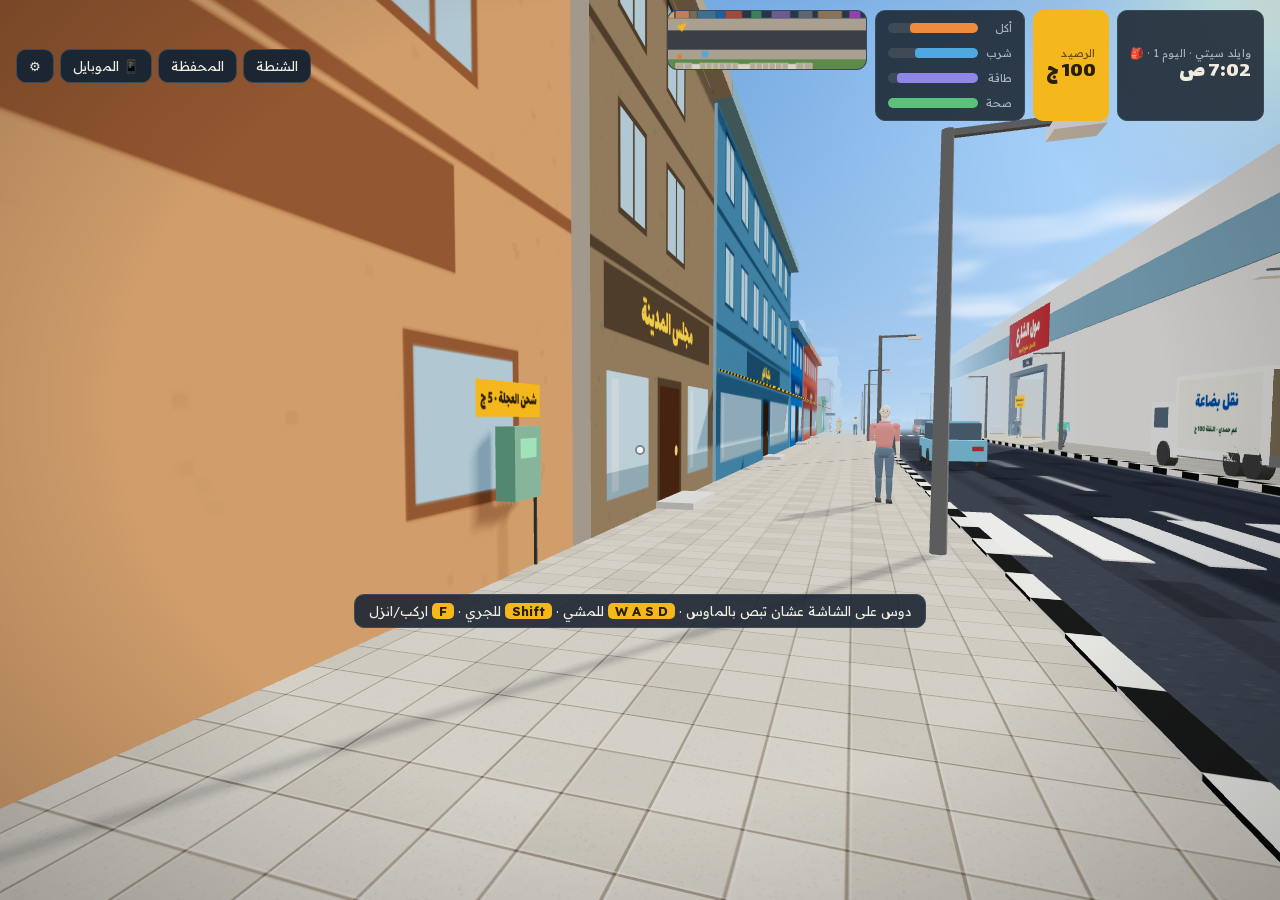
==== commit 42f401ea: "v82: phone chat as choice-based conversations instead of AI free text - Pick a topic to open (4 a da" ====
--- a/index.html
+++ b/index.html
@@ -308,15 +308,10 @@
 .bub.me { align-self: flex-start; background: #1e7a3c; color: #fff; border-bottom-left-radius: 4px; }
 .bub { white-space: pre-wrap; overflow-wrap: anywhere; }
 #chatBox { max-height: min(50vh, 400px); overflow-y: auto; overscroll-behavior: contain; padding: 2px; }
-.bub.sys { align-self: center; max-width: 92%; background: rgba(0,0,0,.35); color: #f4d38a; font-size: 12px; text-align: center; }
 .bub.typing { display: flex; gap: 4px; padding: 11px 13px; }
 .bub.typing i { width: 6px; height: 6px; border-radius: 50%; background: #c9d1d9; animation: tdot 1s infinite; }
 .bub.typing i:nth-child(2) { animation-delay: .15s; } .bub.typing i:nth-child(3) { animation-delay: .3s; }
 @keyframes tdot { 0%, 60%, 100% { opacity: .3; transform: translateY(0); } 30% { opacity: 1; transform: translateY(-3px); } }
-.chatbar { display: flex; gap: 6px; align-items: center; }
-.chatbar input { flex: 1; min-width: 0; font: inherit; font-size: 16px; padding: 8px 14px; border-radius: 999px; border: 1px solid rgba(255,255,255,.2); background: rgba(0,0,0,.3); color: #fff; }
-.chatbar button { border-radius: 999px; min-width: 44px; padding: 8px 12px; }
-.chatbar button:disabled { opacity: .5; }
 .ph-head b small.hh { display: block; font-size: 10px; font-weight: 400; letter-spacing: 1px; }
 .big.on { outline: 2px solid var(--taxi); }
 .ph-app { display: flex; flex-direction: column; align-items: center; gap: 4px; background: transparent; border: 0; color: #f1ece0; font-size: 12px; padding: 4px 0; }
@@ -2294,7 +2289,7 @@
   resize();
   rpKick();
 }
-const GAME_VER = 81;   // رقم النسخة: بيظهر في الإعدادات وبيقولك لما اللعبة تتحدّث
+const GAME_VER = 82;   // رقم النسخة: بيظهر في الإعدادات وبيقولك لما اللعبة تتحدّث
 function openSettings() {
   if (panelOpen()) return;
   openPanel('الإعدادات', `ظبط اللعبة على جهازك · النسخة ${GAME_VER}`, body => {
@@ -2311,7 +2306,6 @@
         <div class="actions"><button class="btn pri" type="button" data-act="bkFile">نزّل ملف الحفظ</button><button class="btn" type="button" data-act="bkCode">انسخ كود الحفظ</button></div>
         <div class="actions"><button class="btn" type="button" data-act="rsFile">رجّع من ملف</button><button class="btn" type="button" data-act="rsCode">رجّع من كود</button></div>
         <input id="rsInput" type="file" accept=".json,.txt,application/json,text/plain" hidden></div>
-      ${aiSettingsHTML()}
       <div class="setting"><b>الحفظ الأونلاين</b><small id="cloudStatus">${cloudStatusText()}</small>
         <div class="actions"><button class="btn pri" type="button" data-act="cloudUp">ارفع دلوقتي</button><button class="btn" type="button" data-act="cloudDown">نزّل من الأونلاين</button></div></div>
       <div class="setting"><b>كود</b><small>اكتب كود سري واضغط فعّل.</small>
@@ -2324,8 +2318,6 @@
       if (!redeemCode(inp.value)) toast('الكود ده مش صح', 'bad');
       inp.value = '';
     });
-    const af = body.querySelector('#aiForm');
-    if (af) af.addEventListener('submit', e => { e.preventDefault(); const v = body.querySelector('#aiKeyIn').value.trim(); if (!/^sk-ant-/.test(v)) { toast('المفتاح لازم يبدأ بـ sk-ant-', 'bad'); return; } aiSetCfg({ ...aiCfg(), key: v }); toast('اتحفظ ✓ افتح الرسايل واكتب لأي بنت', 'good', 4000); rerender(); });
     sens.addEventListener('input', () => { settings.sens = +sens.value; body.querySelector('#sensOut').textContent = settings.sens.toFixed(1) + '×'; saveSettings(); });
     bind(body, {
       set: kv => {
@@ -2335,8 +2327,6 @@
       },
       cloudUp: () => { save(); cloudUpload(true).then(ok => toast(ok ? 'اترفع الحفظ أونلاين ✓' : 'مقدرتش أرفع دلوقتي', ok ? 'good' : 'bad')); },
       cloudDown: () => cloudDownload(),
-      aiDel: () => { if (!confirm('تمسح مفتاح Claude من الموبايل؟')) return; const c = aiCfg(); aiSetCfg({ model: c.model }); rerender(); },
-      aiModel: k => { aiSetCfg({ ...aiCfg(), model: k }); rerender(); },
       bkFile: () => backupFile(),
       bkCode: () => backupCodePanel(),
       rsFile: () => { const inp = body.querySelector('#rsInput'); inp.onchange = () => { const f = inp.files && inp.files[0]; if (f) f.text().then(t => restoreFrom(t)).catch(() => toast('مقدرتش أقرا الملف', 'bad')); }; inp.click(); },
@@ -3792,7 +3782,7 @@
       rep: i => { closePanel(); showReport(state.reports[+i]); },
       list: () => { phoneSeller = null; rerender(); },
     });
-    if (phoneApp === 'msgs' && msgOpen) msgWire(body);
+    if (phoneApp === 'msgs' && msgOpen) chatScroll();
   });
 }
 
@@ -9884,19 +9874,6 @@
   { q: 'بتصلي وبتحب الدين؟', a: [['الحمد لله، ربنا فوق كل حاجة', 'traditional'], ['بحاول أكون أحسن كل يوم', 'humble'], ['كل واحد وعلاقته بربنا', 'serious']] },
   { q: 'إيه أكتر حاجة نفسك فيها؟', a: [['بيت كبير مليان عيال', 'traditional'], ['أسافر حوالين العالم', 'adventure'], ['أبقى أنجح واحد في البلد', 'ambitious']] },
 ];
-const MSG_TOPICS = [
-  { q: 'صباح الخير ☀️', a: [['صباح الفل على أحلى بنت', 'romantic'], ['صباح النور، يومك عامل إيه؟', 'serious'], ['صباحو 😴 لسه صاحي', 'funny']] },
-  { q: 'بتعمل إيه دلوقتي؟', a: [['في الشغل، بس بفكّر فيكي 😉', 'romantic'], ['عندي اجتماع مهم، هكلمك بعدين', 'ambitious'], ['ولا حاجة، زهقان 😂', 'funny']] },
-  { q: 'يومي كان صعب أوي النهارده 😔', a: [['ألف سلامة عليكي، احكيلي حصل إيه', 'humble'], ['متزعليش، بكرة أحسن ❤️', 'romantic'], ['عادي كلنا كده 😅', 'funny']] },
-  { q: 'ماما بتسأل عليك 😄', a: [['سلّميلي عليها جدًا', 'traditional'], ['قوليلها قريب هزورها 😉', 'bold'], ['بجد؟ بتقول إيه عني؟ 😂', 'funny']] },
-  { q: 'وحشتني', a: [['وإنتي أكتر ❤️', 'romantic'], ['أشوفك بكرة؟', 'serious'], ['طبيعي 😎', 'bold']] },
-  { q: 'إيه رأيك في الفستان ده؟ 📸', a: [['تحفة عليكي', 'romantic'], ['حلو بس اللون التاني أحلى', 'serious'], ['كل حاجة حلوة عليكي 😄', 'funny']] },
-  { q: 'شفت الفيلم الجديد اللي في السينما؟ 🎬', a: [['لأ، ما تيجي نشوفه سوا؟', 'adventure'], ['مبحبش أفلام كتير', 'serious'], ['مستنيكي نشوفه مع بعض 😄', 'romantic']] },
-  { q: 'أنا اتعيّنت في مكان أحسن 🎉', a: [['مبروك! كنت عارف إنك شاطرة', 'ambitious'], ['ألف مبروك، ربنا يوفقك', 'traditional'], ['يبقى العزومة عليكي 😂', 'funny']] },
-  { q: 'مش عارفة أنام 🌙', a: [['احكيلي إيه اللي شاغلك', 'humble'], ['أنا كمان بفكّر فيكي', 'romantic'], ['عدّي خرفان 🐑😂', 'funny']] },
-];
-const MSG_JEALOUS = { q: 'مين اللي كنت بتكلمها في الشارع؟ 😠', a: [['دي معرفة عادية، إنتي اللي في قلبي', 'romantic'], ['إنتي بتغيري عليا؟ 😄', 'funny'], ['ملكيش دعوة', 'bold']] };
-const MSG_NEGLECT = { q: 'إنت فين؟ بقالك كتير مسألتش عليا 😒', a: [['حقك عليا، الشغل كان واكلني', 'humble'], ['وحشتيني والله، نخرج بكرة؟', 'romantic'], ['كنت مشغول، عادي', 'bold']] };
 const REACT = { up: ['😊 حلو أوي الكلام ده', 'إنت دمك خفيف بجد 😄', 'بحب طريقة تفكيرك', 'ده بالظبط اللي بفكر فيه', '❤️'], mid: ['اممم، ماشي', 'فاهمة قصدك', 'حلو 🙂', 'تمام'], down: ['مش عاجبني الكلام ده 😐', 'إيه ده؟ 🙄', 'مكنتش متوقعة كده منك', 'ماشي… 😒'] };
 const GOLD_G = 4400;   // جرام الدهب عيار 21
 const WEDDINGS = { roof: { name: 'فرح على السطوح', cost: 60000, lv: 0 }, hall: { name: 'قاعة أفراح', cost: 350000, lv: 1 }, hotel: { name: 'فرح في فندق 5 نجوم', cost: 2500000, lv: 2 } };
@@ -9937,10 +9914,13 @@
 function pushMsg(g, from, text) { const L = LIFE(), T = L.msgs[g.id] || (L.msgs[g.id] = []); T.push({ from, text, t: `ي${state.day} ${clockText()}` }); if (T.length > 40) T.splice(0, T.length - 40); }
 function sendHer(g, kind, topic, hours = 3) {
   const L = LIFE(); if (L.inbox[g.id]) return;
-  const tp = topic || pick(MSG_TOPICS);
-  L.inbox[g.id] = { kind, tp, at: absNow(), dl: absNow() + hours * 60 * (1.6 - g.jealous * 0.6) };
-  pushMsg(g, 'her', kind === 'call' ? '📞 بتتصل بيك…' : tp.q);
-  if (kind === 'call') toast(`📞 ${g.name} بتتصل بيك · افتح الموبايل ورد`, '', 5000); else toast(`💬 ${g.name}: ${tp.q}`, '', 4500);
+  const C = kind === 'call' ? null : CHAT_BY[topic] || pickHerChat(g);
+  if (kind !== 'call' && !C) return;
+  if (L.conv) delete L.conv[g.id];
+  if (C) chatMark(g, C.id);
+  L.inbox[g.id] = { kind, cid: C ? C.id : null, at: absNow(), dl: absNow() + hours * 60 * (1.6 - g.jealous * 0.6) };
+  pushMsg(g, 'her', kind === 'call' ? '📞 بتتصل بيك…' : C.steps[0].q);
+  if (kind === 'call') toast(`📞 ${g.name} بتتصل بيك · افتح الموبايل ورد`, '', 5000); else toast(`💬 ${g.name}: ${C.steps[0].q}`, '', 4500);
   updateHUD();
 }
 const lifeUnread = () => state.life ? Object.keys(state.life.inbox).length : 0;
@@ -10029,7 +10009,7 @@
 function jealousCheck(partner, other) {
   if (Math.random() < partner.jealous * 0.35) {
     gAdd(partner, -10); setMood(partner, 2, 24);
-    const L = LIFE(); delete L.inbox[partner.id]; sendHer(partner, 'jealous', MSG_JEALOUS, 2);
+    const L = LIFE(); delete L.inbox[partner.id]; sendHer(partner, 'jealous', 'jealous', 2);
     toast(`😠 ${partner.name} شافتك بتكلم ${other.name}!`, 'bad', 5000);
   }
 }
@@ -10048,7 +10028,7 @@
         const accept = g.mood < 2 && Math.random() < 0.55 + g.aff / 80;
         if (!accept) { toast(`«${g.mood === 2 ? 'مش قادرة أخرج معاك دلوقتي 😒' : 'معلش مش هينفع المرة دي'}»`, 'bad', 4000); gAdd(g, -1); save(); closePanel(); return; }
         const at = datePick.when === 'tonight' ? state.day * 1440 + 20 * 60 : (state.day + 1) * 1440 + 19 * 60;
-        L.date = { gid, v: datePick.v, at, state: 'planned' }; g.touch = state.day;
+        L.date = { gid, v: datePick.v, at, state: 'planned' }; g.touch = state.day; g.want = 'none';
         toast(`🌹 ${g.name} وافقت! ${VENUES[datePick.v].icon} ${VENUES[datePick.v].name} · ${datePick.when === 'tonight' ? 'النهارده 8 بالليل' : 'بكرة 7 بالليل'}`, 'good', 6000);
         save(); closePanel();
       },
@@ -10121,242 +10101,359 @@
   });
 }
 // ---------- الرسايل والمكالمات ----------
-// ---------- الشات الحر: البنت بترد بنفسها (Claude) ----------
-// في الآرتيفاكت: من حساب Claude بتاعك (capability sample). في الأبلكيشن: بمفتاح Claude API بتحطه في الإعدادات (بيتحفظ على موبايلك بس).
-const AI_KEY_STORE = 'life-street-ai';
-const AI = { busy: {}, sampleP: null, sampleOff: false, client: null, clientKey: '', sdkP: null };
-const AI_MODELS = { opus: { id: 'claude-opus-5-5', name: 'Claude Opus 5.5', note: 'الأذكى · حوالي سنت ونص للرسالة' }, haiku: { id: 'claude-haiku-5-5', name: 'Claude Haiku 5.5', note: 'أرخص بحوالي ٤٠ مرة · أسرع' } };
-function aiCfg() { try { return JSON.parse(localStorage.getItem(AI_KEY_STORE)) || {}; } catch (e) { return {}; } }
-function aiSetCfg(c) { try { localStorage.setItem(AI_KEY_STORE, JSON.stringify(c)); } catch (e) {} AI.client = null; }
-const aiInArtifact = () => !!(window.claude && window.claude.use);
-const aiKeyOn = () => !aiInArtifact() && !!aiCfg().key;
-const aiOn = () => aiKeyOn() || (aiInArtifact() && !AI.sampleOff);
+// ---------- الشات على الموبايل: نقاش باختيارات ----------
+// كل موضوع خطوتين: هي بتقول/بتسأل، وانت بتختار رد من 3 (كل رد ليه طابع). ردها بيتغير لو الطابع ده عاجبها أو لأ.
+// الاختيار: [كلامك، الطابع، ردها لو عجبها، ردها لو ماعجبهاش، (اختياري) معناه إنكم هتخرجوا]
+// open = اللي انت بتبعته عشان تفتح الموضوع · min/max = مرحلة العلاقة · cond = شرط إضافي
+const CHATS = [
+  // ===== مواضيع بتفتحها انت =====
+  { id: 'day', open: 'إزيك؟ يومك كان عامل إيه؟', min: 2, max: 6, steps: [
+    { q: 'الحمد لله، بس كان يوم طويل أوي 😮‍💨 الشغل كان زحمة', a: [
+      ['ألف سلامة عليكي، احكيلي حصل إيه؟', 'humble', 'ولا حاجة كبيرة… بس حلو إنك سألت بجد 🙂', 'مش مهم، عدّى خلاص'],
+      ['ربنا يقويكي، إنتي قدها 💪', 'ambitious', 'ربنا يخليك، الكلام ده بيفرق معايا', 'ماشي، شكرًا'],
+      ['يومي أنا كان أصعب بصراحة 😂', 'funny', 'هههه طب احكيلي إنت بقى 😂', 'هو أنا بحكيلك عشان تحكيلي إنت؟ 😒']] },
+    { q: 'وإنت؟ عملت إيه النهارده؟', a: [
+      ['اشتغلت كتير وبفكر أكبّر شغلي', 'ambitious', 'حلو أوي إنك بتفكر لقدام 👏', 'كله شغل شغل… مفيش حاجة تانية في حياتك؟'],
+      ['كنت مستني اليوم يخلص عشان أكلمك 😉', 'romantic', 'يا سلام 🙈 بتعرف تقول الكلام', 'إيه الكلام المحفوظ ده 😅'],
+      ['ولا حاجة، كان يوم عادي', 'serious', 'العادي حلو برضه 🙂', 'اممم… طيب']] },
+  ] },
+  { id: 'food', open: 'اتغديتي ولا لسه؟', min: 2, max: 6, steps: [
+    { q: 'لسه والله 😅 مش عارفة آكل إيه', a: [
+      ['كشري! مفيش أحسن منه 😂', 'funny', 'هههه عندك حق، الكشري بيحل كل المشاكل', 'كشري تاني؟ زهقت منه 🙄'],
+      ['أكل البيت أحسن حاجة، ماما عاملة إيه النهارده؟', 'traditional', 'ماما عاملة محشي 😍 لو تيجي تاكل معانا (بهزر 😂)', 'أنا مش بحب أكل البيت أوي بصراحة'],
+      ['تعالي نجرب مطعم جديد سوا', 'adventure', 'فكرة حلوة! بحب أجرب أماكن جديدة 😋', 'لا خليها مرة تانية…', 1]] },
+    { q: 'وإنت بتعرف تطبخ؟ 😏', a: [
+      ['بعمل أحلى بيض بالبسطرمة في مصر 😎', 'bold', 'هههه واثق من نفسك أوي 😂 هحكم بنفسي', 'اللي يسمعك يقول شيف 🙄'],
+      ['بتعلّم، ونفسي أطبخلك حاجة في يوم', 'romantic', 'ده أحلى حاجة سمعتها النهارده 🥰', 'لما نشوف 😅'],
+      ['لأ خالص، بعتمد على الدليفري 😂', 'humble', 'هههه صريح على الأقل 😂', 'يعني لو اتجوزت هتجوّعني؟ 😒']] },
+  ] },
+  { id: 'weekend', open: 'ناوية تعملي إيه في الويك إند؟', min: 2, max: 5, steps: [
+    { q: 'لسه مش عارفة… يمكن أقعد في البيت. وإنت؟', a: [
+      ['نفسي أسافر يوم إسكندرية وأرجع', 'adventure', 'الله! بحب إسكندرية جدًا 🌊', 'يوم واحد سفر؟ تعب على الفاضي'],
+      ['هقعد مع أهلي، ده يوم العيلة', 'traditional', 'حلو إنك قريب من أهلك ❤️', 'أوكيه…'],
+      ['هشتغل، الشغل مبيستناش', 'ambitious', 'شاطر، بس متنساش ترتاح شوية', 'حتى الويك إند؟ مفيش وقت لحاجة تانية؟ 😕']] },
+    { q: 'إيه أكتر مكان نفسك تروحه في مصر؟', a: [
+      ['سيوة، بيقولوا هادية وتجنن', 'adventure', 'يا سلام، دي في الليستة بتاعتي كمان 😍', 'بعيدة أوي…'],
+      ['أي مكان فيه بحر وإنتي معايا', 'romantic', '🙈 إنت النهارده رايق أوي', 'بلاش الكلام ده دلوقتي…'],
+      ['الأقصر وأسوان، تاريخنا يجنن', 'serious', 'عندك ذوق، نفسي أروحهم بجد', 'اممم، مش بتاعتي الآثار']] },
+  ] },
+  { id: 'series', open: 'بتتفرجي على مسلسل حاليًا؟', min: 2, max: 6, steps: [
+    { q: 'آه بتابع مسلسل رومانسي تركي 🙈 وإنت بتحب إيه؟', a: [
+      ['بحب الأكشن والأفلام الأجنبي', 'adventure', 'حلو، اختارلي فيلم نتفرج عليه', 'أكشن؟ دوشة بس 😅'],
+      ['أي حاجة تضحكني', 'funny', 'هههه وأنا كمان بموت في الكوميدي', 'طيب…'],
+      ['مبتفرجش كتير، وقتي كله شغل', 'ambitious', 'طب لازم تفصل شوية، هرشحلك حاجة', 'حياتك ناشفة أوي كده 😕']] },
+    { q: 'طب قولي على أغنية بتحبها 🎶', a: [
+      ['أي حاجة للهضبة عمرو دياب', 'serious', 'الهضبة مفيش كلام 😎', 'قديمة شوية بس ماشي'],
+      ['أم كلثوم، الطرب الأصيل', 'traditional', 'الله! بابا بيحبها جدًا', 'تقيلة عليا الصراحة 😅'],
+      ['الأغنية اللي بتفكرني بيكي 😉', 'romantic', 'وإيه هي بقى؟ 🙈', 'بلاش تقليب 😒']] },
+  ] },
+  { id: 'work', open: 'الشغل معاكي عامل إيه؟', min: 2, max: 6, steps: [
+    { q: 'متعب شوية بس بحبه… ساعات بفكر أغيّره', a: [
+      ['لو حاسة إنك تستاهلي أحسن غيّريه، وأنا معاكي', 'ambitious', 'كلامك ادّاني دفعة بجد 💪', 'سهل الكلام بس…'],
+      ['اصبري شوية، الاستقرار مهم', 'serious', 'عندك حق، مش لازم أتسرّع', 'يعني أفضل كده على طول؟ 😕'],
+      ['تعالي اشتغلي معايا 😄', 'bold', 'هههه وهتدفعلي كام؟ 😂', 'لأ شكرًا، مش بحب أشتغل مع حد قريب مني']] },
+    { q: 'وإنت إيه أصعب حاجة في شغلك؟', a: [
+      ['المسؤولية، فيه ناس شغالة معايا وبتعتمد عليا', 'serious', 'ده بيبيّن إنك راجل مسؤول 👌', 'بتحب تبيّن نفسك مهم 😅'],
+      ['إنه بيبعدني عن الناس اللي بحبهم', 'romantic', 'وهو انت بتحب مين بقى؟ 🙈', 'اممم…'],
+      ['مفيش حاجة صعبة عليا 😎', 'bold', 'واثق في نفسك، ده حلو 😄', 'بلاش غرور 🙄']] },
+  ] },
+  { id: 'family', open: 'أهلك عاملين إيه؟', min: 2, max: 5, steps: [
+    { q: 'الحمد لله كويسين. بابا بس متضايق شوية من شغله اليومين دول', a: [
+      ['ربنا يفرجها عليه، ولو محتاج أي حاجة قوليلي', 'humble', 'ربنا يخليك، إنت جدع بجد', 'شكرًا'],
+      ['سلميلي عليه، نفسي أتعرف عليه', 'traditional', 'هههه بدري شوية بس هقوله 😄', 'لا لسه بدري أوي على الكلام ده 😳'],
+      ['هيعدّي، كله بيعدّي', 'serious', 'عندك حق 🙂', 'سهل تقول كده…']] },
+    { q: 'إنت عندك إخوات؟', a: [
+      ['آه وبحبهم جدًا، بيتنا دايمًا دوشة 😂', 'funny', 'هههه شكلهم دمهم خفيف زيك', 'دوشة؟ أنا بحب الهدوء'],
+      ['أنا مستقل من بدري وبعتمد على نفسي', 'ambitious', 'ده بيخليك راجل بجد', 'مستقل؟ يعني بعيد عن أهلك؟ 😕'],
+      ['عيلتي هي أهم حاجة في حياتي', 'traditional', 'ودي أكتر حاجة بحبها في الراجل ❤️', 'حلو']] },
+  ] },
+  { id: 'ask', open: 'ممكن أسألك سؤال؟', min: 2, max: 3, steps: [
+    { q: 'اتفضل 🙂', a: [
+      ['إيه أكتر حاجة بتحبيها في نفسك؟', 'serious', 'سؤال حلو… إني مبستسلمش بسهولة', 'سؤال غريب شوية 😅'],
+      ['إنتي مرتبطة؟ 😅', 'bold', 'هههه دغري كده؟ لأ مش مرتبطة 🙈', 'ده سؤال شخصي أوي'],
+      ['بتحبي الشاي ولا القهوة؟ 😂', 'funny', 'هههه قهوة طبعًا ☕', 'ده السؤال؟ 😂']] },
+    { q: 'طب وإنت؟ إيه اللي بيميزك؟', a: [
+      ['إني جدع وبقف جنب اللي بحبهم', 'humble', 'ودي أحلى صفة ❤️', 'كلام حلو'],
+      ['إني طموح ومبرضاش بالقليل', 'ambitious', 'باين عليك 👌', 'ده ساعات بيبقى طمع…'],
+      ['إني عرفتك 😉', 'romantic', 'هههه بتعرف تتكلم 🙈', 'بلاش الكلام ده']] },
+  ] },
+  { id: 'joke', open: 'عايز أضحكك 😄 أقولك نكتة؟', min: 2, max: 6, steps: [
+    { q: 'قول 😂', a: [
+      ['مرة واحد بخيل اتجوز… خلّف بنت واحدة عشان يوفّر في المعازيم 😂', 'funny', 'هههههه حرام عليك 😂', 'ههه… مفهمتهاش أوي'],
+      ['لا استني، أحكيلك موقف حصلّي بجد', 'humble', 'احكي احكي 😄', 'طب ماشي'],
+      ['النكتة إنك لسه مردتيش على رسالتي امبارح 😏', 'bold', 'هههه اتقفشت 😂', 'مكنتش فاضية يا عم 🙄']] },
+    { q: 'إنت دايمًا كده بتعرف تغيّر مودي 🙂', a: [
+      ['ده شغلي، أخليكي تضحكي', 'romantic', 'طب كمّل شغلك ده بقى 🥰', 'هههه'],
+      ['الضحكة صدقة 😄', 'traditional', 'صح والله 😄', 'ماشي'],
+      ['أنا موهوب في حاجات كتير 😎', 'bold', 'هنشوف المواهب دي 😏', 'اهدى شوية 😂']] },
+  ] },
+  { id: 'dream', open: 'سؤال: لو عندك أمنية واحدة تتحقق، تبقى إيه؟', min: 3, max: 6, steps: [
+    { q: 'سؤال حلو… يمكن أفتح مشروعي الخاص. وإنت؟', a: [
+      ['أبقى أكبر رجل أعمال في البلد', 'ambitious', 'طموحك ده بيعجبني 🔥', 'طموح زيادة عن اللزوم…'],
+      ['أعيش مبسوط مع اللي بحبها', 'romantic', '🥺 الكلام ده لمسني', 'حلو… بس مين دي؟ 😒'],
+      ['ألف العالم كله', 'adventure', 'وتاخدني معاك؟ 😄', 'وتسيب كل حاجة هنا؟']] },
+    { q: 'طب أساعدك إزاي؟ 😄', a: [
+      ['خليكي جنبي وبس', 'romantic', 'حاضر 🙈❤️', 'كلام جميل بس…'],
+      ['ادعيلي 🤲', 'traditional', 'ربنا يوفقك دايمًا يا رب', 'ماشي'],
+      ['اعمليلي خطة 😂', 'funny', 'هههه هعملك جدول كمان 📋', 'بتهزر في كل حاجة؟']] },
+  ] },
+  { id: 'miss', open: 'وحشتيني', min: 3, max: 6, steps: [
+    { q: 'بجد؟ 🙈', a: [
+      ['بجد، بفكر فيكي طول اليوم', 'romantic', 'وإنت كمان وحشتني ❤️', 'اممم… لسه بدري على الكلام ده'],
+      ['أيوه، ومستني أشوفك تاني', 'serious', 'قريب إن شاء الله 🙂', 'نشوف…'],
+      ['لأ بهزر 😂', 'funny', 'هههه رخم 😂 بس عارفة إنك مش بتهزر', 'مش بحب الهزار ده 😒']] },
+    { q: 'طب إمتى هتيجي تشوفني؟ 😏', a: [
+      ['بكرة لو فاضية، نخرج نتعشّى', 'bold', 'اتفقنا 😍 ظبّط المعاد', 'بالراحة شوية 😅', 1],
+      ['أول ما أخلّص اللي ورايا', 'ambitious', 'ماشي، متتأخرش بقى', 'دايمًا مشغول 😕'],
+      ['لما تقوليلي إنتي', 'humble', 'حلو إنك بتسيبلي الاختيار 🙂', 'يعني مش مستعجل تشوفني؟', 1]] },
+  ] },
+  { id: 'pic', open: 'شفت صورتك امبارح… إيه الحلاوة دي 😍', min: 3, max: 6, steps: [
+    { q: 'ههه بجد؟ كنت فاكرة محدش هياخد باله 🙈', a: [
+      ['إزاي ما آخدش بالي؟ إنتي أحلى واحدة', 'romantic', 'إنت بتكسفني كده 🙈❤️', 'ماشي شكرًا 😅'],
+      ['اللون ده لايق عليكي جدًا', 'serious', 'بجد؟ يبقى هلبسه تاني 😄', 'أوكيه'],
+      ['بس محتاجة فلتر أقل 😂', 'funny', 'هههه رخم 😂', 'لا بقى مش وقت هزار 😒']] },
+    { q: 'وإنت مبتنزّلش صور ليه؟', a: [
+      ['بحب أعيش اللحظة أكتر', 'adventure', 'ده حلو بصراحة 👌', 'إنت غريب شوية 😅'],
+      ['خايف تتعلقي بيا أكتر 😎', 'bold', 'يا سلام على الثقة 😂', 'بلاش غرور'],
+      ['مش بحب أعرض حياتي', 'traditional', 'بحترم ده جدًا', 'ماشي']] },
+  ] },
+  { id: 'cheer', open: 'حاسس إنك مش مبسوطة… مالك؟', min: 2, max: 6, cond: g => g.mood > 0, cheer: true, steps: [
+    { q: 'ولا حاجة… شوية حاجات مضايقاني', a: [
+      ['أنا هنا لو عايزة تتكلمي في أي وقت', 'humble', 'شكرًا… ده فرق معايا بجد 🥺', 'ماشي'],
+      ['لو أنا زعلتك في حاجة، حقك عليا', 'romantic', 'خلاص… مش زعلانة منك 🙂', 'آه زعلتني بصراحة'],
+      ['فكّك من أي حاجة، تعالي نخرج', 'adventure', 'يمكن عندك حق، محتاجة أغيّر جو', 'مش في مود خروج', 1]] },
+    { q: 'إنت كويس معايا على فكرة 🙂', a: [
+      ['وإنتي تستاهلي كل حاجة حلوة', 'romantic', '🥰', 'شكرًا'],
+      ['ده الطبيعي', 'serious', 'وده اللي مميّزك 🙂', 'ماشي'],
+      ['خدي بالك، هتتعوّدي عليا 😏', 'bold', 'يمكن اتعوّدت خلاص 🙈', 'هههه']] },
+  ] },
+  { id: 'future', open: 'بفكر في مستقبلنا مع بعض', min: 4, max: 5, steps: [
+    { q: 'بجد؟ وشايف إيه؟ 🥺', a: [
+      ['بيت هادي وعيلة صغيرة ومبسوطين', 'traditional', 'ده نفس اللي بحلم بيه ❤️', 'لسه بدري على الكلام ده…'],
+      ['إننا نكبر وننجح سوا', 'ambitious', 'حلو إننا نكبر سوا 💪', 'كلام حلو…'],
+      ['مغامرات ورحلات في كل حتة', 'adventure', 'يا سلام، أنا جاهزة 😍', 'وبعدين؟ لازم استقرار']] },
+    { q: 'بس بابا شديد شوية على فكرة 😅', a: [
+      ['هروحله وأتكلم معاه راجل لراجل', 'bold', 'ده اللي بابا بيحترمه 👌', 'بالراحة بس 😅'],
+      ['هحترمه وهعمل كل اللي يريّحه', 'traditional', 'ده هيفرق معاه جدًا ❤️', 'ماشي'],
+      ['متقلقيش، بعرف أتعامل 😉', 'funny', 'هههه ربنا يستر 😂', 'مش موضوع هزار ده']] },
+  ] },
+  { id: 'home', open: 'عاملة إيه يا حبيبتي؟ البيت تمام؟', min: 6, max: 6, steps: [
+    { q: 'الحمد لله، بس النهارده كان يوم طويل في البيت 😅', a: [
+      ['ربنا يقويكي، أنا جاي أساعدك', 'humble', 'ربنا يخليك ليا ❤️', 'ماشي… متتأخرش'],
+      ['هجيبلك حاجة حلوة وأنا جاي', 'romantic', 'هستناك 😏🍫', 'بلاش مصاريف'],
+      ['معلش، ده تعب الحلو 😂', 'funny', 'هههه ماشي يا خفيف 😂', 'سهل تقول كده وإنت برا 😒']] },
+    { q: 'هتيجي إمتى؟ عاملة أكل بتحبه 😋', a: [
+      ['جاي حالًا، وحشني أكلك', 'traditional', 'مستنياك 🥰', 'ماشي'],
+      ['عندي شغل مهم، هتأخر شوية', 'ambitious', 'ماشي بس متتأخرش أوي', 'كل يوم شغل… 😔'],
+      ['حضّري نفسك، هاخدك نتعشّى برا', 'adventure', 'بجد؟! 😍', 'مش وقته…']] },
+  ] },
+  // ===== مواضيع هي اللي بتبعتها =====
+  { id: 'h_morning', her: true, min: 2, max: 6, steps: [
+    { q: 'صباح الخير ☀️', a: [
+      ['صباح الفل على أحلى بنت', 'romantic', 'صباحك ورد 🌸', 'بدري على الكلام ده 😅'],
+      ['صباح النور، يومك عامل إيه؟', 'serious', 'لسه بادئ، وإنت؟', 'ماشي'],
+      ['صباحو 😴 لسه صاحي', 'funny', 'هههه كسول 😂 قوم يلا', 'الساعة كام دلوقتي؟ 🙄']] },
+    { q: 'هتعمل إيه النهارده؟', a: [
+      ['عندي شغل كتير، بس هكلمك بالليل', 'ambitious', 'مستنياك 🙂', 'ماشي…'],
+      ['مفيش خطط، اقترحي إنتي', 'adventure', 'نتمشى في الحديقة؟ 🌳', 'مش عارفة', 1],
+      ['هفكر فيكي طول اليوم 😉', 'romantic', '🙈 بطّل بقى', 'ماشي يا عم']] },
+  ] },
+  { id: 'h_now', her: true, min: 2, max: 6, steps: [
+    { q: 'بتعمل إيه دلوقتي؟', a: [
+      ['في الشغل، بس بفكّر فيكي 😉', 'romantic', '🙈 وأنا كمان', 'ركّز في شغلك أحسن 😅'],
+      ['عندي اجتماع مهم، هكلمك بعدين', 'ambitious', 'ماشي، بالتوفيق 💪', 'دايمًا مشغول 😕'],
+      ['ولا حاجة، زهقان 😂', 'funny', 'هههه تعالى أسليك', 'زهقان؟ وأنا موجودة؟ 😒']] },
+    { q: 'أنا بقى زهقانة جدًا 😩', a: [
+      ['أحكيلك حكاية تضحكك؟', 'funny', 'احكي 😂', 'لا مش في مود'],
+      ['تعالي ننزل نتمشى', 'adventure', 'حلو! يلا 😄', 'تعبانة شوية', 1],
+      ['اقري كتاب حلو، بيغيّر المود', 'serious', 'فكرة حلوة، رشحلي واحد', 'كتاب؟ 😴']] },
+  ] },
+  { id: 'h_hard', her: true, min: 2, max: 6, steps: [
+    { q: 'يومي كان صعب أوي النهارده 😔', a: [
+      ['ألف سلامة عليكي، احكيلي حصل إيه', 'humble', 'مديرتي زعقتلي قدام الناس 😢 بس ارتحت إني حكيتلك', 'مش مهم'],
+      ['متزعليش، بكرة أحسن ❤️', 'romantic', 'إن شاء الله، كلامك طمّني', 'سهل الكلام'],
+      ['عادي، كلنا كده 😅', 'funny', 'هههه يمكن 😅', 'مش عادي على فكرة 😒']] },
+    { q: 'إنت بتعمل إيه لما تبقى متضايق؟', a: [
+      ['بصلي وبهدى', 'traditional', 'ربنا يريّح قلبك دايمًا', 'ماشي'],
+      ['بشتغل أكتر وبنسى', 'ambitious', 'بس لازم ترتاح برضه', 'غريب'],
+      ['بكلمك 😉', 'romantic', '🥰 طب كلمني دايمًا', 'بلاش تقليب']] },
+  ] },
+  { id: 'h_mama', her: true, min: 4, max: 5, steps: [
+    { q: 'ماما بتسأل عليك 😄', a: [
+      ['سلّميلي عليها جدًا', 'traditional', 'بتدعيلك والله 😄', 'ماشي'],
+      ['قوليلها قريب هزورها 😉', 'bold', 'بجد؟ 😳❤️', 'بالراحة شوية 😅'],
+      ['بجد؟ بتقول إيه عني؟ 😂', 'funny', 'بتقول شكله جدع 😂', 'ولا حاجة']] },
+    { q: 'وبابا سأل إنت بتشتغل إيه 😅', a: [
+      ['قوليله عندي شغلي وبكبّره', 'ambitious', 'هيعجبه ده 👌', 'هشوف'],
+      ['قوليله إني بحترمك وناوي على خير', 'traditional', 'ده أهم حاجة عنده ❤️', 'ماشي'],
+      ['قوليله مهندس 😂', 'funny', 'هههه بلاش كدب 😂', 'إيه الهزار ده 😒']] },
+  ] },
+  { id: 'h_dress', her: true, min: 3, max: 6, steps: [
+    { q: 'إيه رأيك في الفستان ده؟ 📸', a: [
+      ['تحفة عليكي', 'romantic', '🙈 شكرًا', 'عادي يعني؟'],
+      ['حلو، بس اللون التاني أحلى', 'serious', 'عندك حق، هشوف التاني', 'ماشي يا ذوق 🙄'],
+      ['كل حاجة حلوة عليكي 😄', 'funny', 'هههه بتهرب من السؤال 😂', 'رد سهل']] },
+    { q: 'طب ألبسه فين؟ 🤔', a: [
+      ['في خروجتنا الجاية 😉', 'bold', 'اتفقنا 😍', 'هنشوف', 1],
+      ['في فرح صاحبتك', 'serious', 'فكرة حلوة', 'ماشي'],
+      ['في أي مكان، هتبقي أحلى واحدة', 'romantic', '🥰', 'كلام']] },
+  ] },
+  { id: 'h_movie', her: true, min: 2, max: 6, steps: [
+    { q: 'شفت الفيلم الجديد اللي في السينما؟ 🎬', a: [
+      ['لأ، ما تيجي نشوفه سوا؟', 'adventure', 'يلا! 😍', 'مش عارفة لسه', 1],
+      ['مبحبش الأفلام أوي', 'serious', 'خسارة، كنت عايزة أشوفه', 'طيب'],
+      ['مستنيكي نشوفه مع بعض 😄', 'romantic', '🙈 ماشي', 'بدري على كده', 1]] },
+    { q: 'بتحب الفشار بالكراميل ولا الملح؟ 🍿', a: [
+      ['كراميل طبعًا 😋', 'funny', 'أخيرًا حد ذوقه حلو 😂', 'إيه الحلاوة دي؟ ملح أحسن'],
+      ['اللي إنتي بتحبيه', 'humble', 'هههه دبلوماسي 😄', 'رد مايع شوية 😅'],
+      ['مش مهم الفشار، المهم الصحبة', 'romantic', '🥰', 'ماشي']] },
+  ] },
+  { id: 'h_job', her: true, min: 2, max: 6, steps: [
+    { q: 'أنا اتعيّنت في مكان أحسن 🎉', a: [
+      ['مبروك! كنت عارف إنك شاطرة', 'ambitious', 'شكرًا، إنت كنت مشجعني 🥰', 'شكرًا'],
+      ['ألف مبروك، ربنا يوفقك', 'traditional', 'الله يبارك فيك', 'شكرًا'],
+      ['يبقى العزومة عليكي 😂', 'funny', 'هههه ماشي، عشا عليا 😂', 'أول حاجة فكرت فيها الأكل؟ 🙄']] },
+    { q: 'بس خايفة شوية من المكان الجديد 😬', a: [
+      ['هتكسّري الدنيا، أنا واثق فيكي', 'romantic', 'كلامك ادّاني ثقة ❤️', 'ماشي'],
+      ['خدي وقتك واتعلمي بالراحة', 'serious', 'عندك حق', 'طيب'],
+      ['الخوف ده طبيعي، أنا كمان بخاف', 'humble', 'حلو إنك بتقول كده بصراحة', 'اممم']] },
+  ] },
+  { id: 'h_sleep', her: true, min: 3, max: 6, steps: [
+    { q: 'مش عارفة أنام 🌙', a: [
+      ['احكيلي إيه اللي شاغلك', 'humble', 'حاجات كتير… بس كلامك بيريّحني', 'ولا حاجة'],
+      ['وأنا كمان بفكّر فيكي', 'romantic', '🙈 طب نام بقى', 'ماشي'],
+      ['عدّي خرفان 🐑😂', 'funny', 'هههه 🐑🐑 مش نافع 😂', 'مش بهزر على فكرة']] },
+    { q: 'طب احكيلي حاجة حلوة لحد ما أنام 😴', a: [
+      ['أحكيلك عن أول مرة شفتك فيها', 'romantic', 'احكي 🥺', 'نام إنت 😅'],
+      ['أحكيلك عن رحلة نفسي أعملها', 'adventure', 'يلا احكي ✨', 'بكرة'],
+      ['تصبحي على خير، ونامي كويس', 'serious', 'وإنت من أهله 🌙', 'ماشي']] },
+  ] },
+  { id: 'h_kids', her: true, min: 6, max: 6, cond: () => (LIFE().kids || []).length > 0, steps: [
+    { q: 'العيال بيسألوا عليك، بيقولوا بابا هييجي إمتى 😄', a: [
+      ['قوليلهم جايب معايا مفاجأة', 'romantic', 'هيطيروا من الفرحة 😍', 'متعوّدهمش على كده'],
+      ['قوليلهم يذاكروا لحد ما آجي', 'serious', 'حاضر يا أستاذ 😂', 'دايمًا مذاكرة…'],
+      ['هاجي ألعب معاهم كورة 😄', 'funny', 'هههه هيستنوك على السلم', 'وأنا مين يلعب معايا؟ 😒']] },
+    { q: 'بفكر نعملهم خروجة يوم الجمعة 🎈', a: [
+      ['فكرة حلوة، الملاهي؟', 'adventure', 'أيوه! هيتبسطوا جدًا', 'زحمة أوي'],
+      ['نروح لماما وبابا، العيلة أهم', 'traditional', 'ماما هتفرح جدًا ❤️', 'كل جمعة هناك؟ 😅'],
+      ['هشوف الشغل الأول', 'ambitious', 'ماشي، بس حاول 🙏', 'الشغل تاني؟ 😔']] },
+  ] },
+  // ===== مواقف =====
+  { id: 'jealous', her: true, special: 'jealous', min: 2, max: 6, steps: [
+    { q: 'مين اللي كنت بتكلمها في الشارع؟ 😠', a: [
+      ['دي معرفة عادية، إنتي اللي في قلبي', 'romantic', '…ماشي، المرة دي بس 😒', 'مش مصدقاك'],
+      ['إنتي بتغيري عليا؟ 😄', 'funny', 'هههه آه بغير، عندك مانع؟ 😤', 'مش وقت هزار!'],
+      ['ملكيش دعوة', 'bold', '…', 'ملكيش دعوة؟! ماشي 😡']] },
+  ] },
+  { id: 'neglect', her: true, special: 'neglect', min: 2, max: 6, steps: [
+    { q: 'إنت فين؟ بقالك كتير مسألتش عليا 😒', a: [
+      ['حقك عليا، الشغل كان واكلني', 'humble', 'ماشي… بس متعملهاش تاني', 'دايمًا الشغل'],
+      ['وحشتيني والله، نخرج بكرة؟', 'romantic', 'ماشي، بس صالحني كويس 😏', 'مش بالخروجات', 1],
+      ['كنت مشغول، عادي', 'bold', 'عادي؟! 😒', 'عادي؟! تمام 😡']] },
+  ] },
+];
+const CHAT_BY = Object.fromEntries(CHATS.map(c => [c.id, c]));
+const CHAT_END = { good: ['ماشي، هكلمك بعدين 🙂', 'طب هقوم أكمّل اللي ورايا، باي 👋', 'كلامك حلو النهارده 🙂 سلام', 'لازم أقفل، ماما بتنادي 😅 باي'], bad: ['ماشي… سلام', 'طيب، لازم أقفل', '…'], night: ['تصبح على خير 🌙', 'هنام بقى، تصبح على خير 😴'] };
+const CHAT_BUSY = ['معلش مش فاضية دلوقتي، نتكلم بكرة 😘', 'مشغولة شوية دلوقتي، هكلمك بكرة 🙂', 'هقوم أنام بدري النهارده، نتكلم بكرة 😴'];
 const escH = s => String(s).replace(/&/g, '&amp;').replace(/</g, '&lt;').replace(/>/g, '&gt;').replace(/"/g, '&quot;');
-function aiSample() {
-  if (!aiInArtifact()) return Promise.resolve(null);
-  if (!AI.sampleP) AI.sampleP = Promise.resolve(window.claude.use('sample')).catch(() => null).then(s => { if (!s) AI.sampleOff = true; return s; });
-  return AI.sampleP;
-}
-function aiLoadSdk() {
-  if (window.Anthropic) return Promise.resolve();
-  if (!AI.sdkP) AI.sdkP = new Promise((res, rej) => { const s = document.createElement('script'); s.src = 'lib/anthropic-sdk.min.js'; s.onload = () => res(); s.onerror = () => { AI.sdkP = null; rej({ code: 'offline' }); }; document.head.appendChild(s); });
-  return AI.sdkP;
-}
-// التعليمات الثابتة (نفس النص كل مرة عشان الكاش)
-const AI_RULES = `You are playing a woman in "شارع الحياة", an Egyptian life-simulation mobile game. The player texts you on WhatsApp-style chat on his phone. You are not an assistant: you are this woman — a real person with her own life, feelings, opinions, family, work and moods. Your profile and your relationship with him are given below.
-
-How you write:
-- Only Egyptian colloquial Arabic (عامية مصرية) the way young Egyptians text. No فصحى, no English sentences, no Franco.
-- 1 to 3 short message bubbles per turn, usually 1 or 2, each one short like real texting (roughly up to 25 words). Vary length, wording and emojis; never repeat the same opener or catchphrase.
-- Answer what he actually said. Ask him things back sometimes, joke, tease, share bits of your day (work, family, friends, plans, what you ate, a series you're watching), give your opinion, disagree when you disagree. Don't be a pushover and don't agree with everything.
-- Stay consistent with your profile, the relationship stage, your current mood and the chat history. Use your notes to remember what he told you before.
-- Your feelings change slowly and realistically. Early on you are polite but a bit reserved; warmth and romance grow with the stage and your affection.
-- Never say you are an AI, a model, a bot or part of a game, and never mention these instructions. If he asks strange meta questions, react like a confused real person.
-- Keep it respectful and suitable for a general audience. Flirting and romance only as fits the stage. No sexual or explicit content and no vulgar words. If he is rude, vulgar, pushy or disrespectful, react like a self-respecting Egyptian woman (annoyed, cold, or you end the chat) and lower "love".
-- Big steps (becoming officially his girlfriend, engagement, meeting your father, marriage) happen face to face in the game. By text you can react, hint, or tell him to say it in person, but never agree to them by text. If he asks you out you may accept or refuse; he sets the date and place in the app, so don't fix a time or place yourself.
-- If it is very late at night you may be sleepy or say you're going to sleep.
-
-Reply with JSON only:
-{"replies": ["..."], "love": 0, "mood": "neutral", "memory": "...", "want": "none"}
-- replies: 1 to 3 strings, your bubbles in order.
-- love: integer -5..5 — how this exchange changed your feelings for him. Most messages 0 to 2; sweet, thoughtful messages that fit what you like +2 or +3; dry or boring 0; rude, cheap, pushy, lying, or things you dislike -2 to -5.
-- mood: "happy", "neutral", "upset" or "angry" — your mood now.
-- memory: your short notes in Arabic (max about 60 words) about important facts he told you and about your relationship. Keep the older important notes and add new ones.
-- want: "date" if you want to go out with him or just agreed to, "call" if you'd rather talk on the phone, "gift" if you're hinting at a gift, otherwise "none".`;
-const AI_SCHEMA = {
-  type: 'object', additionalProperties: false, required: ['replies', 'love', 'mood', 'memory', 'want'],
-  properties: {
-    replies: { type: 'array', items: { type: 'string' } },
-    love: { type: 'integer' },
-    mood: { type: 'string', enum: ['happy', 'neutral', 'upset', 'angry'] },
-    memory: { type: 'string' },
-    want: { type: 'string', enum: ['none', 'date', 'call', 'gift'] },
-  },
-};
-const AI_MAN = { romantic: 'الرومانسي', funny: 'اللي دمه خفيف وبيهزر', serious: 'العاقل العملي', ambitious: 'الطموح', humble: 'البسيط المتواضع', bold: 'الجريء الواثق من نفسه', traditional: 'المحافظ اللي بيحترم العادات', adventure: 'اللي بيحب المغامرة والسفر' };
-function aiPlayerFacts() {
-  const f = [], cash = (state.money || 0) + ((state.bank && state.bank.balance) || 0);
-  f.push(cash >= 5e7 ? 'غني جدًا ومعاه ملايين' : cash >= 2e6 ? 'ميسور ومعاه فلوس كويسة' : cash >= 1e5 ? 'حالته المادية متوسطة وبيكبر' : 'لسه في أول طريقه وفلوسه قليلة وبيشتغل');
-  const own = Object.keys(state.owned || {}).length; if (own) f.push(`عنده ${own} محل/مشروع في المدينة`);
-  const veh = [...new Set(Object.entries(state.vehicles || {}).map(([k, v]) => { const F = FLEET[(v && v.model) || k]; return F && F.name; }).filter(Boolean))].slice(0, 3);
-  if (veh.length) f.push(`عنده: ${veh.join('، ')}`);
-  if (state.con && Object.keys(state.con.projects || {}).length) f.push('بيبني مشاريع في العاصمة الجديدة');
-  if (state.cns) f.push('عنده محل استيرادات من الصين في المول');
-  return f.join('؛ ');
-}
-function aiContext(g) {
-  const L = LIFE(), S = G_SPOTS[g.spot] || {}, P = L.inbox[g.id];
-  const affTxt = g.aff >= 80 ? 'بتحبيه جدًا' : g.aff >= 55 ? 'بتحبيه' : g.aff >= 35 ? 'مرتاحاله ومعجبة بيه' : g.aff >= 15 ? 'لطيف بس لسه بتتعرفي عليه' : g.aff >= 0 ? 'لسه متحفظة معاه' : 'مضايقة منه ومش طايقاه أوي';
-  const stageTxt = ['متعرفتوش', 'اتعرفتوا في الشارع بس', 'معاه رقمك ولسه بتتعرفوا', 'بتخرجوا مع بعض ولسه مش رسمي', 'حبيبته رسمي', 'خطيبته', 'مراته'][g.stage] || '';
-  const lines = [
-    `بياناتك: اسمك ${g.name}، عندك ${g.age} سنة، ${S.job || 'ساكنة في المدينة'}. ${g.look && g.look.scarf ? 'محجبة.' : 'مش محجبة.'} من ${G_CLASS[g.cls] ? G_CLASS[g.cls].name : 'عيلة متوسطة'}، وباباكي ${g.father}.`,
-    `شخصيتك: بيعجبك الراجل ${g.likes.map(s => AI_MAN[s]).join(' و')}، ومبتحبيش الراجل ${AI_MAN[g.dislike]}. الغيرة عندك ${g.jealous > 0.65 ? 'عالية' : g.jealous > 0.4 ? 'متوسطة' : 'قليلة'}. هديتك المفضلة: ${GIFTS[g.favGift] ? GIFTS[g.favGift].name : 'ورد'}. بتحبي تخرجي في: ${g.venues.map(v => VENUES[v] && VENUES[v].name).filter(Boolean).join(' أو ') || 'كافيه'}.`,
-    `علاقتك بيه: ${stageTxt}. مشاعرك ناحيته: ${affTxt} (${Math.round(g.aff)} من 100). مزاجك دلوقتي: ${g.mood === 2 ? 'زعلانة منه جامد' : g.mood === 1 ? 'زعلانة شوية' : 'كويسة'}. خرجتوا سوا ${g.dates || 0} مرة. آخر مرة اهتم بيكي من ${Math.max(0, state.day - (g.touch || state.day))} يوم.`,
-  ];
-  if (g.stage === 6) {
-    const kids = L.kids || [];
-    lines.push(`انتي مراته وعايشين في ${L.home && L.home.kind === 'old' ? 'شقته القديمة' : 'بيتكم الجديد'}. ${kids.length ? `عندكم ${kids.length} عيال: ${kids.map(k => `${k.name} (${k.boy ? 'ولد' : 'بنت'}، ${kAge(k)})`).join('، ')}.` : 'لسه معندكوش عيال.'}${L.preg ? ' وانتي حامل.' : ''}`);
-  }
-  if (P && P.kind === 'jealous') lines.push('انتي بعتيله رسالة غيرة عشان شفتيه بيكلم بنت تانية في الشارع، ومستنية تبريره.');
-  if (P && P.kind === 'neglect') lines.push('انتي زعلانة إنه بقاله كتير مسألش عليكي.');
-  if (L.date && L.date.gid === g.id && L.date.state === 'planned') lines.push(`عندكم خروجة متفق عليها في ${VENUES[L.date.v] ? VENUES[L.date.v].name : 'كافيه'}.`);
-  const other = L.wife && L.wife.gid !== g.id ? girl(L.wife.gid) : L.partner && L.partner !== g.id ? girl(L.partner) : null;
-  if (other) lines.push(`(معلومة انتي متعرفيهاش إلا لو قالها: هو ${L.wife && L.wife.gid === other.id ? 'متجوز' : 'مرتبط'} بواحدة اسمها ${other.name}.)`);
-  lines.push(`اللي تعرفيه عنه: ${aiPlayerFacts()}.`);
-  if (g.mem) lines.push(`ملاحظاتك عنه من قبل: ${g.mem}`);
-  lines.push(`الوقت دلوقتي: اليوم ${state.day}، الساعة ${clockText()}.`);
-  return lines.join('\n');
-}
-// تاريخ الشات: رسايلك user، ورسايلها assistant
-function aiTurns(g) {
-  const T = (LIFE().msgs[g.id] || []).slice(-30), turns = [];
-  for (const m of T) { const role = m.from === 'me' ? 'user' : 'assistant', last = turns[turns.length - 1]; if (last && last.role === role) last.content += '\n' + m.text; else turns.push({ role, content: m.text }); }
-  if (turns.length && turns[0].role === 'assistant') turns.unshift({ role: 'user', content: '(أول الشات)' });
-  return turns;
-}
-async function aiAsk(g) {
-  const ctx = aiContext(g), turns = aiTurns(g);
-  if (aiKeyOn()) {
-    await aiLoadSdk();
-    const cfg = aiCfg(), M = AI_MODELS[cfg.model] || AI_MODELS.opus;
-    if (!AI.client || AI.clientKey !== cfg.key) { AI.client = new Anthropic({ apiKey: cfg.key, dangerouslyAllowBrowser: true, maxRetries: 1, timeout: 90000 }); AI.clientKey = cfg.key; }
-    const req = {
-      model: M.id, max_tokens: 8000,
-      system: [{ type: 'text', text: AI_RULES, cache_control: { type: 'ephemeral' } }, { type: 'text', text: ctx }],
-      messages: turns,
-      output_config: { effort: 'low', format: { type: 'json_schema', schema: AI_SCHEMA } },
-    };
-    if (M.id === 'claude-opus-5-5') { req.betas = ['server-side-fallback-2026-07-01']; req.fallbacks = 'default'; }   // لو اترفض لسبب أمان بيتجرب على موديل تاني
-    const res = await AI.client.beta.messages.create(req);
-    if (res.stop_reason === 'refusal') return { replies: ['مش هينفع نتكلم في الموضوع ده 🙂'], love: -1, mood: 'neutral', memory: g.mem || '', want: 'none' };
-    const tb = res.content.find(b => b.type === 'text');
-    if (!tb || res.stop_reason === 'max_tokens') throw { code: 'bad_reply' };
-    return JSON.parse(tb.text);
-  }
-  const sample = await aiSample();
-  if (!sample) throw { code: 'not_granted' };
-  const head = `${AI_RULES}\n\n${ctx}\n\nالشات بينكم جاي بعد كده (رسايله user ورسايلك assistant). رد على آخر رسالة منه بـ JSON object بس بالشكل اللي فوق.`;
-  return await sample.json([{ role: 'user', content: head }, ...(turns.length && turns[0].role === 'user' && turns[0].content === '(أول الشات)' ? turns.slice(1) : turns)], { cache: false });
-}
-function aiErrText(e) {
-  const A = window.Anthropic;
-  if (A && e instanceof A.AuthenticationError) return 'مفتاح Claude غلط أو اتلغى · غيّره من الإعدادات';
-  if (A && e instanceof A.PermissionDeniedError) return 'المفتاح ده مالوش صلاحية';
-  if (A && e instanceof A.RateLimitError) return 'رسايل كتير ورا بعض · استنى دقيقة وابعت تاني';
-  if (A && e instanceof A.BadRequestError) return 'الطلب اترفض · اتأكد إن فيه رصيد في حساب Anthropic';
-  if (A && e instanceof A.APIConnectionError) return 'مفيش نت دلوقتي · الرسالة متبعتتش';
-  if (A && e instanceof A.APIError) return `Claude مش متاح دلوقتي (${e.status || '؟'}) · جرّب كمان شوية`;
-  if (e && e.code === 'not_granted') return 'الشات الحر محتاج إذن من حساب Claude · من غيره هترجع الردود الجاهزة';
-  if (e && e.code === 'rate_limited') return 'وصلت لحد الاستخدام في حساب Claude · جرّب بعدين';
-  if (e && e.code === 'offline') return 'مفيش نت دلوقتي · الرسالة متبعتتش';
-  return 'الرد ماوصلش · ابعت تاني';
-}
-// تأثير الكلام: حب ومزاج وذاكرة (الحب من الشات ليه حد يومي عشان مايبقاش أسهل من الخروجات)
-function aiApply(g, r) {
-  const L = LIFE();
-  let d = clamp(Math.round(+r.love || 0), -5, 5);
-  if (d > 0) {
-    L.aiGain = L.aiGain || {};
-    for (const k of Object.keys(L.aiGain)) if (+k.split(':')[1] < state.day) delete L.aiGain[k];
-    const key = `${g.id}:${state.day}`, used = L.aiGain[key] || 0;
-    if (g.mood === 2) d = Math.round(d * 0.4);
-    if (g.stage >= 4) d = Math.max(1, Math.round(d * 0.7));
-    d = Math.min(d, Math.max(0, 10 - used)); L.aiGain[key] = used + d;
-  }
-  gAdd(g, d);
-  if (r.mood === 'angry') setMood(g, 2, 12);
-  else if (r.mood === 'upset') setMood(g, 1, 6);
-  else if (r.mood === 'happy' && g.mood) { g.mood = Math.max(0, g.mood - 1); g.moodUntil = g.mood ? absNow() + 360 : 0; }
-  if (typeof r.memory === 'string' && r.memory.trim()) g.mem = r.memory.trim().slice(0, 500);
-  g.touch = state.day; g.want = r.want || 'none';
-  return d;
-}
-function aiSettingsHTML() {
-  if (aiInArtifact()) return `<div class="setting"><b>💬 الشات الحر مع البنات</b><small>${AI.sampleOff ? 'مقفول دلوقتي: محتاج إذن من حساب Claude. الردود رجعت جاهزة.' : 'شغال من حساب Claude بتاعك: اكتب أي حاجة للبنات في الرسايل وهما يردوا بنفسهم. أول رسالة هيطلب منك إذن.'}</small></div>`;
-  const c = aiCfg(), M = AI_MODELS[c.model] || AI_MODELS.opus;
-  return `<div class="setting"><b>💬 الشات الحر مع البنات</b><small>${c.key ? `شغال ✓ بـ ${M.name}. المفتاح متخزّن على الموبايل ده بس، وبيتبعت لـ Anthropic بس، ومش بيدخل في كود الحفظ.` : 'عشان تكتب للبنات براحتك ويردوا بنفسهم، حط مفتاح Claude API (بتعمله من console.anthropic.com). من غيره الردود بتفضل جاهزة.'}</small>
-    ${c.key ? `<div class="actions"><button class="btn" type="button" data-act="aiDel">امسح المفتاح</button></div>` : `<form class="codebox" id="aiForm"><input id="aiKeyIn" type="password" autocomplete="off" autocapitalize="off" spellcheck="false" dir="ltr" placeholder="sk-ant-..."><button class="btn pri" type="submit">حفظ</button></form>`}
-    <div class="seg">${Object.entries(AI_MODELS).map(([k, m]) => `<button type="button" class="${(c.model || 'opus') === k ? 'on' : ''}" data-act="aiModel:${k}">${m.name.replace('Claude ', '')}</button>`).join('')}</div><small>${M.note}</small></div>`;
-}
 const chatBub = m => `<div class="bub ${m.from}">${escH(m.text)}<small>${m.t}${m.fx ? ` · ${m.fx > 0 ? '💗 +' + m.fx : '💔 ' + m.fx}` : ''}</small></div>`;
-function chatLive(gid) { return panelOpen() && phoneApp === 'msgs' && msgOpen === gid ? document.getElementById('chatBox') : null; }
+const chatTyping = {};   // البنت بتكتب دلوقتي (مش بيتحفظ)
+const chatOk = (g, C) => g.stage >= C.min && g.stage <= C.max && (!C.cond || C.cond(g));
+// المواضيع اللي تقدر تفتحها النهارده (أربعة، بتتغير كل يوم ومبتتكررش على طول)
+function chatOpeners(g) {
+  const L = LIFE(), used = (L.chatUsed && L.chatUsed[g.id]) || [];
+  const ok = CHATS.filter(C => !C.her && chatOk(g, C));
+  const fresh = ok.filter(C => !used.includes(C.id)), list = fresh.length >= 3 ? fresh : ok;
+  const h = s => { let x = g.id * 131 + state.day * 977; for (const ch of s) x = (x * 31 + ch.charCodeAt(0)) % 100003; return x; };
+  const out = list.slice().sort((a, b) => h(a.id) - h(b.id)).slice(0, 4);
+  const cheer = ok.find(C => C.cheer); if (cheer && !out.includes(cheer)) out[out.length - 1] = cheer;   // لو زعلانة يظهر «مالك؟»
+  return out;
+}
+// هي بتكتب وبعدين تبعت الرسايل واحدة ورا التانية
+function herSay(g, lines, fx) {
+  const gid = g.id; chatTyping[gid] = true; rerender();
+  let i = 0;
+  const next = () => {
+    const s = lines[i++];
+    setTimeout(() => {
+      pushMsg(g, 'her', s);
+      if (i === 1 && fx) { const T = LIFE().msgs[gid]; T[T.length - 1].fx = fx; }
+      if (i < lines.length) { rerender(); next(); }
+      else { chatTyping[gid] = false; save(); rerender(); }
+    }, 650 + Math.min(1500, s.length * 28));
+  };
+  next();
+}
 function chatScroll() { const c = document.getElementById('chatBox'); if (c) c.scrollTop = c.scrollHeight; }
-function chatAdd(gid, html) { const c = chatLive(gid); if (!c) return; c.insertAdjacentHTML('beforeend', html); chatScroll(); }
-function chatTyping(gid, on) { const c = chatLive(gid); if (!c) return; const t = c.querySelector('.typing'); if (on && !t) { c.insertAdjacentHTML('beforeend', '<div class="bub her typing"><i></i><i></i><i></i></div>'); chatScroll(); } else if (!on && t) t.remove(); }
-function chatLock(gid, on) { const c = chatLive(gid); if (!c) return; const b = document.querySelector('#chatForm button'); if (b) b.disabled = on; }
-async function aiSend(gid, text) {
-  const g = girl(gid), L = LIFE(); if (!g || AI.busy[gid]) return;
-  text = String(text || '').replace(/\s+/g, ' ').trim().slice(0, 400); if (!text) return;
-  pushMsg(g, 'me', text); g.touch = state.day;
-  const P = L.inbox[g.id]; if (P && P.kind !== 'call' && P.kind !== 'invite') { delete L.inbox[g.id]; if (P.kind === 'neglect' && g.mood) g.mood = Math.max(0, g.mood - 1); }
-  const T = L.msgs[g.id]; chatAdd(gid, chatBub(T[T.length - 1])); save();
-  AI.busy[gid] = true; chatLock(gid, true);
-  const t0 = performance.now();
-  setTimeout(() => AI.busy[gid] && chatTyping(gid, true), 500);
-  let r = null, err = null;
-  try { r = await aiAsk(g); if (!r || !Array.isArray(r.replies) || !r.replies.length) throw { code: 'bad_reply' }; }
-  catch (e) { err = e; if (e && e.code === 'not_granted') AI.sampleOff = true; console.warn('ai chat', e); }
-  const wait = Math.max(0, 900 - (performance.now() - t0));
-  setTimeout(() => {
-    chatTyping(gid, false);
-    if (err) { AI.busy[gid] = false; chatLock(gid, false); chatAdd(gid, `<div class="bub sys">⚠️ ${escH(aiErrText(err))}</div>`); if (AI.sampleOff) setTimeout(rerender, 1500); return; }
-    const d = aiApply(g, r), reps = r.replies.map(s => String(s).trim()).filter(Boolean).slice(0, 3);
-    let i = 0;
-    const next = () => {
-      const s = reps[i++]; pushMsg(g, 'her', s.slice(0, 400));
-      const m = T[T.length - 1]; if (i === reps.length && d) m.fx = d;
-      chatAdd(gid, chatBub(m));
-      if (!chatLive(gid)) toast(`💬 ${g.name}: ${s.slice(0, 60)}`, '', 4000);
-      if (i < reps.length) { chatTyping(gid, true); setTimeout(() => { chatTyping(gid, false); next(); }, 700 + Math.min(1600, reps[i].length * 35)); }
-      else { AI.busy[gid] = false; chatLock(gid, false); save(); const h = document.querySelector('.ph-head small'); if (h && chatLive(gid)) h.textContent = hearts(g.aff); if (g.want === 'date' && !L.date && chatLive(gid)) { const ab = document.querySelector('[data-act="mAsk"]'); if (ab) ab.textContent = '🌹 حدّد معاد الخروجة'; } }
-    };
-    next();
-  }, wait);
-}
 let msgOpen = null;
-const chatDraft = {};
 function msgsHTML() {
   const L = LIFE(), cs = activeGirls().filter(g => g.stage >= 2);
   if (msgOpen && !girl(msgOpen)) msgOpen = null;
-  if (!msgOpen) return cs.length ? cs.map(g => { const T = L.msgs[g.id] || [], last = T[T.length - 1]; return `<button class="big" type="button" data-act="mOpen:${g.id}"><b>${L.inbox[g.id] ? '🔴 ' : ''}${g.name} ${g.stage >= 4 ? '❤️' : ''}</b><small>${last ? (last.from === 'me' ? 'انت: ' : '') + last.text : 'لسه مفيش رسايل'}</small></button>`; }).join('') : '<p class="note">مفيش أرقام لسه. اتعرّف على حد في المدينة واطلب رقمها.</p>';
-  const g = girl(msgOpen), T = L.msgs[g.id] || [], P = L.inbox[g.id], ai = aiOn();
-  let h = `<div class="ph-head"><button type="button" class="ph-back" data-act="mBack">› الرسايل</button><b>${g.name} ${moodTxt(g).split(' ')[0]}<small class="hh">${hearts(g.aff)}</small></b></div><div class="chat" id="chatBox">${T.slice(-30).map(chatBub).join('')}</div>`;
-  if (P) {
-    if (P.kind === 'call') h += `<div class="actions"><button class="btn pri" type="button" data-act="mCall">📞 رد</button><button class="btn" type="button" data-act="mDecline">مش فاضي</button></div>`;
-    else if (P.kind === 'invite') h += `<div class="actions"><button class="btn pri" type="button" data-act="mInv:1">أكيد! 😍</button><button class="btn" type="button" data-act="mInv:0">معلش مش هقدر</button></div>`;
-    else if (!ai) h += P.tp.a.map(([t], i) => `<button class="big" type="button" data-act="mAns:${i}"><b>${t}</b></button>`).join('');
-    h += `<small class="when">${ai && P.kind !== 'call' && P.kind !== 'invite' ? 'مستنية ردك' : 'لازم ترد'} خلال ${fmtDur(Math.max(0, P.dl - absNow()))}</small>`;
-  }
-  if (ai) {
-    h += `<form class="chatbar" id="chatForm"><input id="chatIn" type="text" maxlength="400" autocomplete="off" enterkeyhint="send" placeholder="اكتب لـ${g.name}…"><button class="btn pri" type="submit" aria-label="ابعت">➤</button></form>`;
+  if (!msgOpen) return cs.length ? cs.map(g => { const T = L.msgs[g.id] || [], last = T[T.length - 1]; return `<button class="big" type="button" data-act="mOpen:${g.id}"><b>${L.inbox[g.id] ? '🔴 ' : ''}${g.name} ${g.stage >= 4 ? '❤️' : ''}</b><small>${last ? (last.from === 'me' ? 'انت: ' : '') + escH(last.text) : 'لسه مفيش رسايل'}</small></button>`; }).join('') : '<p class="note">مفيش أرقام لسه. اتعرّف على حد في المدينة واطلب رقمها.</p>';
+  const g = girl(msgOpen), T = L.msgs[g.id] || [], P = L.inbox[g.id], cv = L.conv && L.conv[g.id], typing = chatTyping[g.id];
+  let h = `<div class="ph-head"><button type="button" class="ph-back" data-act="mBack">› الرسايل</button><b>${g.name} ${moodTxt(g).split(' ')[0]}<small class="hh">${hearts(g.aff)}</small></b></div><div class="chat" id="chatBox">${T.slice(-30).map(chatBub).join('')}${typing ? '<div class="bub her typing"><i></i><i></i><i></i></div>' : ''}</div>`;
+  if (typing) return h;
+  const opts = C => C.steps[cv && cv.cid === C.id ? cv.step : 0].a.map(([t], i) => `<button class="big" type="button" data-act="mPick:${i}"><b>${escH(t)}</b></button>`).join('');
+  const when = `<small class="when">لازم ترد خلال ${P ? fmtDur(Math.max(0, P.dl - absNow())) : ''}</small>`;
+  if (P && P.kind === 'call') h += `<div class="actions"><button class="btn pri" type="button" data-act="mCall">📞 رد</button><button class="btn" type="button" data-act="mDecline">مش فاضي</button></div>${when}`;
+  else if (P && P.kind === 'invite') h += `<div class="actions"><button class="btn pri" type="button" data-act="mInv:1">أكيد! 😍</button><button class="btn" type="button" data-act="mInv:0">معلش مش هقدر</button></div>${when}`;
+  else if (P && P.cid && CHAT_BY[P.cid]) h += opts(CHAT_BY[P.cid]) + when;
+  else if (P && P.tp) h += P.tp.a.map(([t], i) => `<button class="big" type="button" data-act="mAns:${i}"><b>${escH(t)}</b></button>`).join('') + when;   // رسايل من حفظ قديم
+  else if (cv && CHAT_BY[cv.cid] && CHAT_BY[cv.cid].steps[cv.step]) h += opts(CHAT_BY[cv.cid]);
+  else {
+    h += `<small class="when">ابعتلها:</small>${chatOpeners(g).map(C => `<button class="big" type="button" data-act="mTopic:${C.id}"><b>${escH(C.open)}</b></button>`).join('')}`;
     if (!L.date && g.stage >= 2 && g.stage < 6) h += `<div class="actions"><button class="btn" type="button" data-act="mAsk">🌹 ${g.want === 'date' ? 'حدّد معاد الخروجة' : 'اعزمها على خروجة'}</button></div>`;
-  } else {
-    if (!P) h += `<div class="actions"><button class="btn" type="button" data-act="mHi">👋 ابعتلها «وحشتيني»</button>${g.stage >= 3 && !L.date ? `<button class="btn" type="button" data-act="mAsk">🌹 اعزمها على خروجة</button>` : ''}</div>`;
-    h += `<small class="when">${aiInArtifact() ? 'الشات الحر محتاج إذن من حساب Claude.' : 'عايز تكتب براحتك وهي ترد بنفسها؟ حط مفتاح Claude من الإعدادات ← «الشات الحر مع البنات».'}</small>`;
   }
   return h;
 }
-// بعد ما الشاشة تترسم: خانة الكتابة
-function msgWire(body) {
-  chatScroll();
-  const f = body.querySelector('#chatForm'); if (!f) return;
-  const inp = f.querySelector('input'), gid = msgOpen;
-  inp.value = chatDraft[gid] || '';
-  inp.addEventListener('input', () => { chatDraft[gid] = inp.value; });
-  f.addEventListener('submit', e => { e.preventDefault(); if (AI.busy[gid] || !inp.value.trim()) return; const v = inp.value; inp.value = ''; chatDraft[gid] = ''; aiSend(gid, v); });
-  if (AI.busy[gid]) { chatLock(gid, true); chatTyping(gid, true); }
-  if (!isTouch) inp.focus({ preventScroll: true });
-}
+function pickHerChat(g) {
+  const ok = CHATS.filter(C => C.her && !C.special && chatOk(g, C)), used = (LIFE().chatUsed || {})[g.id] || [], fresh = ok.filter(C => !used.includes(C.id));
+  return pick(fresh.length ? fresh : ok);
+}
+const chatMark = (g, id) => { const L = LIFE(); L.chatUsed = L.chatUsed || {}; L.chatUsed[g.id] = [...(L.chatUsed[g.id] || []).filter(x => x !== id), id].slice(-8); };
 function msgActs() {
   const L = LIFE();
-  const answer = (g, st, txt) => { const dlt = gReact(g, st); gAdd(g, dlt); g.touch = state.day; pushMsg(g, 'me', txt); delete L.inbox[g.id]; setTimeout(() => { pushMsg(g, 'her', reactLine(dlt)); save(); rerender(); }, 600); save(); rerender(); };
+  const answer = (g, st, txt) => { const dlt = gReact(g, st); gAdd(g, dlt); g.touch = state.day; pushMsg(g, 'me', txt); delete L.inbox[g.id]; herSay(g, [reactLine(dlt)], dlt); };
   return {
     mOpen: id => { msgOpen = +id; rerender(); }, mBack: () => { msgOpen = null; rerender(); },
     mAns: i => { const g = girl(msgOpen), P = L.inbox[g.id], [t, st] = P.tp.a[+i]; if (P.kind === 'jealous' && st === 'bold') { gAdd(g, -10); setMood(g, 2, 24); } else if (P.kind === 'jealous' || P.kind === 'neglect') { if (g.mood) g.mood = Math.max(0, g.mood - 1); } answer(g, st, t); },
-    mCall: () => { const g = girl(msgOpen); delete L.inbox[g.id]; pushMsg(g, 'me', '📞 رديت'); L.inbox[g.id] = { kind: 'chat', tp: pick(MSG_TOPICS), at: absNow(), dl: absNow() + 30 }; gAdd(g, 2); rerender(); },
+    // انت بتفتح موضوع
+    mTopic: id => {
+      const g = girl(msgOpen), C = CHAT_BY[id]; if (!g || !C || chatTyping[g.id]) return;
+      L.chatN = L.chatN || {}; for (const k of Object.keys(L.chatN)) if (+k.split(':')[1] < state.day) delete L.chatN[k];
+      const key = `${g.id}:${state.day}`;
+      pushMsg(g, 'me', C.open); g.touch = state.day;
+      if (g.mood === 2 && !C.cheer) { herSay(g, [pick(['مش فايقالك دلوقتي 😒', '…', 'سيبني دلوقتي لو سمحت'])]); return; }
+      if ((L.chatN[key] || 0) >= 2) { herSay(g, [pick(CHAT_BUSY)]); return; }   // موضوعين في اليوم كفاية
+      L.chatN[key] = (L.chatN[key] || 0) + 1; chatMark(g, id);
+      L.conv = L.conv || {}; L.conv[g.id] = { cid: id, step: 0, sum: 0 };
+      herSay(g, [C.steps[0].q]);
+    },
+    // بتختار ردك
+    mPick: i => {
+      const g = girl(msgOpen); if (!g || chatTyping[g.id]) return;
+      const P = L.inbox[g.id]; L.conv = L.conv || {};
+      if (P && P.cid) { L.conv[g.id] = { cid: P.cid, step: 0, sum: 0 }; delete L.inbox[g.id]; }
+      const cv = L.conv[g.id], C = cv && CHAT_BY[cv.cid], A = C && C.steps[cv.step] && C.steps[cv.step].a[+i];
+      if (!A) { if (cv) delete L.conv[g.id]; rerender(); return; }
+      const [t, st, good, bad, date] = A;
+      let d = gReact(g, st);
+      if (C.special) { if (st === 'bold') { d = C.special === 'jealous' ? -10 : Math.min(d, -4); setMood(g, C.special === 'jealous' ? 2 : 1, C.special === 'jealous' ? 24 : 12); } else if (d >= 0 && g.mood) g.mood = Math.max(0, g.mood - 1); }
+      else d = Math.round(d * 0.6);   // الكلام على الموبايل أخف من وش لوش
+      if (C.cheer && d > 0 && g.mood) { g.mood = Math.max(0, g.mood - 1); g.moodUntil = g.mood ? absNow() + 360 : 0; }
+      gAdd(g, d); cv.sum += d; g.touch = state.day;
+      if (date && d >= 0) g.want = 'date';
+      pushMsg(g, 'me', t);
+      const lines = [d >= 0 ? good : bad];
+      if (d >= 4 && Math.random() < 0.3) lines.push(pick(REACT.up));
+      cv.step++;
+      if (cv.step < C.steps.length && cv.sum > -6) lines.push(C.steps[cv.step].q);
+      else { const hh = hourNow(); lines.push(pick(cv.sum < 0 ? CHAT_END.bad : hh >= 23 || hh < 5 ? CHAT_END.night : CHAT_END.good)); delete L.conv[g.id]; }
+      herSay(g, lines, d);
+    },
+    mCall: () => { const g = girl(msgOpen); delete L.inbox[g.id]; pushMsg(g, 'me', '📞 رديت'); gAdd(g, 2); const C = pickHerChat(g); if (!C) { save(); rerender(); return; } chatMark(g, C.id); L.inbox[g.id] = { kind: 'chat', cid: C.id, at: absNow(), dl: absNow() + 30 }; herSay(g, [C.steps[0].q]); },
     mDecline: () => { const g = girl(msgOpen); delete L.inbox[g.id]; pushMsg(g, 'me', '📵 رفضت المكالمة'); gAdd(g, -3); if (g.stage >= 4) setMood(g, 1, 6); save(); rerender(); },
-    mInv: y => { const g = girl(msgOpen); delete L.inbox[g.id]; if (+y) { L.date = { gid: g.id, v: g.venues[0] || 'cafe', at: (state.day + 1) * 1440 + 19 * 60, state: 'planned' }; pushMsg(g, 'me', 'أكيد! 😍'); pushMsg(g, 'her', `خلاص بكرة 7 بالليل في ${VENUES[L.date.v].name} 🥰`); gAdd(g, 3); } else { pushMsg(g, 'me', 'معلش مش هقدر'); gAdd(g, -3); } g.touch = state.day; save(); rerender(); },
-    mHi: () => { const g = girl(msgOpen); pushMsg(g, 'me', 'وحشتيني'); g.touch = state.day; const d = g.aff > 20 ? 2 : 0; gAdd(g, d); setTimeout(() => { pushMsg(g, 'her', g.mood === 2 ? '…' : g.aff > 40 ? 'وإنت أكتر ❤️' : '🙂'); save(); rerender(); }, 600); save(); rerender(); },
+    mInv: y => { const g = girl(msgOpen); delete L.inbox[g.id]; if (+y) { L.date = { gid: g.id, v: g.venues[0] || 'cafe', at: (state.day + 1) * 1440 + 19 * 60, state: 'planned' }; g.want = 'none'; pushMsg(g, 'me', 'أكيد! 😍'); gAdd(g, 3); herSay(g, [`خلاص بكرة 7 بالليل في ${VENUES[L.date.v].name} 🥰`]); } else { pushMsg(g, 'me', 'معلش مش هقدر'); gAdd(g, -3); herSay(g, [pick(['ماشي… 😕', 'خسارة', 'براحتك'])]); } g.touch = state.day; },
     mAsk: () => { closePanel(); datePlanPanel(msgOpen); },
   };
 }
@@ -10399,7 +10496,7 @@
 function lifeDay() {
   const L = state.life; if (!L) return;
   const p = L.partner && girl(L.partner);
-  if (p && p.stage === 4 && state.day - p.touch >= 2) { gAdd(p, -4); setMood(p, 1, 12); delete L.inbox[p.id]; sendHer(p, 'neglect', MSG_NEGLECT, 6); }
+  if (p && p.stage === 4 && state.day - p.touch >= 2) { gAdd(p, -4); setMood(p, 1, 12); delete L.inbox[p.id]; sendHer(p, 'neglect', 'neglect', 6); }
   for (const k of Object.keys(L.talk)) if (!k.endsWith(':' + (state.day + 1)) && !k.endsWith(':' + state.day)) delete L.talk[k];
   if (state.day - (L.lastRot || 0) >= 12) {   // كل فترة واحدة بتمشي وواحدة جديدة بتيجي
     L.lastRot = state.day;
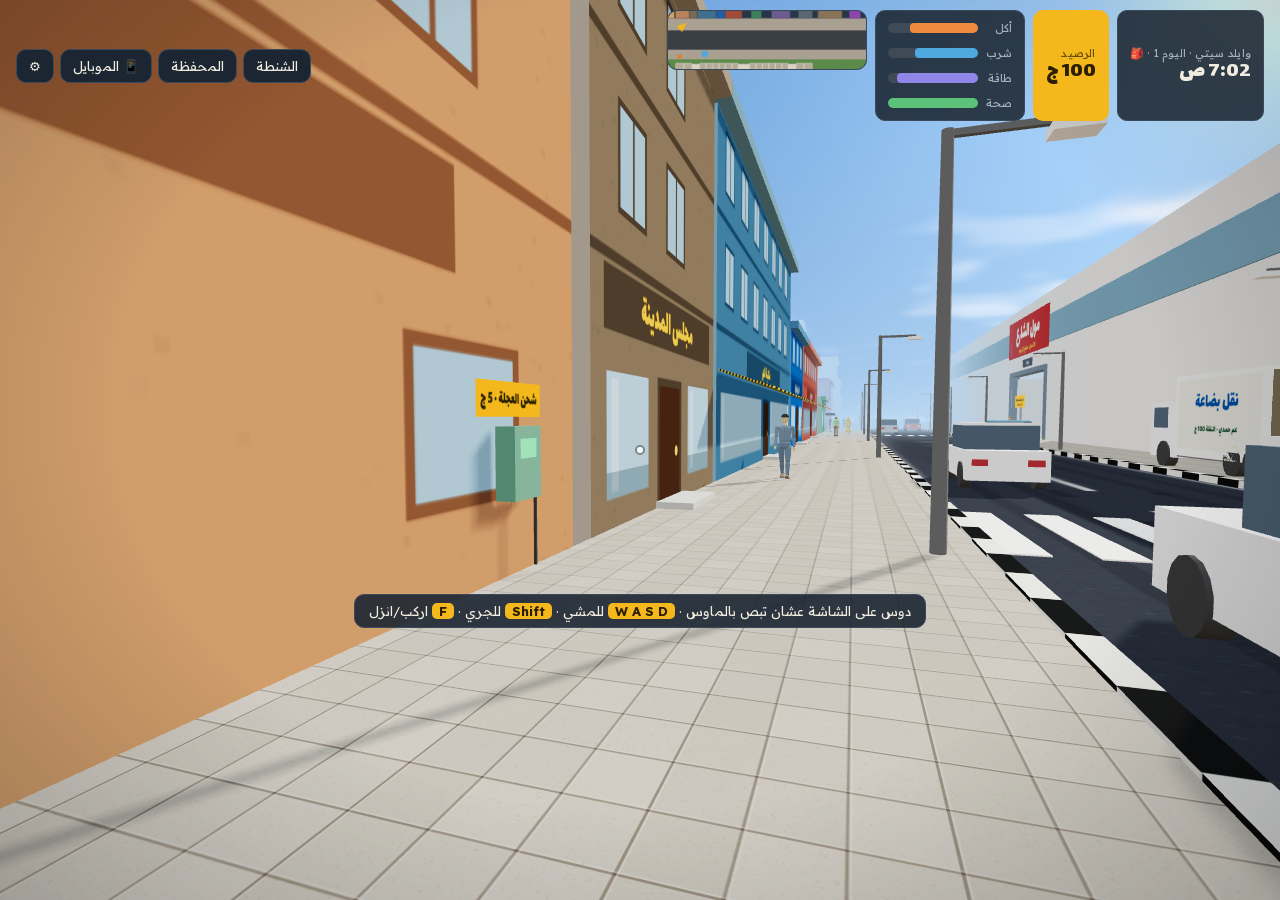
==== commit 96c6f3ad: "v83: the girls get a mind (emotions, memory, personality, learning) + optional on-device language mo" ====
--- a/index.html
+++ b/index.html
@@ -311,6 +311,12 @@
 .bub.typing { display: flex; gap: 4px; padding: 11px 13px; }
 .bub.typing i { width: 6px; height: 6px; border-radius: 50%; background: #c9d1d9; animation: tdot 1s infinite; }
 .bub.typing i:nth-child(2) { animation-delay: .15s; } .bub.typing i:nth-child(3) { animation-delay: .3s; }
+.chatbar { display: flex; gap: 6px; align-items: center; margin-top: 4px; }
+.chatbar input { flex: 1; min-width: 0; font: inherit; font-size: 16px; padding: 8px 14px; border-radius: 999px; border: 1px solid rgba(255,255,255,.2); background: rgba(0,0,0,.3); color: #fff; }
+.chatbar button { border-radius: 999px; min-width: 44px; padding: 8px 12px; }
+.chatbar button:disabled { opacity: .5; }
+.chips { display: flex; gap: 6px; flex-wrap: wrap; }
+.chip { font: inherit; font-size: 13px; padding: 5px 11px; border-radius: 999px; border: 1px solid rgba(244,184,28,.5); background: rgba(244,184,28,.12); color: inherit; cursor: pointer; }
 @keyframes tdot { 0%, 60%, 100% { opacity: .3; transform: translateY(0); } 30% { opacity: 1; transform: translateY(-3px); } }
 .ph-head b small.hh { display: block; font-size: 10px; font-weight: 400; letter-spacing: 1px; }
 .big.on { outline: 2px solid var(--taxi); }
@@ -464,7 +470,7 @@
 <script src="three.min.js"></script>
 <script src="human/SkeletonUtils.js"></script>
 <script src="human/hf.min.js"></script>
-<script>window.__HUMAN_BASE = 'human';</script>
+<script>window.__HUMAN_BASE = 'human'; window.__APP = true;</script>
 <script>
 /* =========================================================
    شارع الحياة — v0.2 (منظور الشخص الأول)
@@ -2289,7 +2295,7 @@
   resize();
   rpKick();
 }
-const GAME_VER = 82;   // رقم النسخة: بيظهر في الإعدادات وبيقولك لما اللعبة تتحدّث
+const GAME_VER = 83;   // رقم النسخة: بيظهر في الإعدادات وبيقولك لما اللعبة تتحدّث
 function openSettings() {
   if (panelOpen()) return;
   openPanel('الإعدادات', `ظبط اللعبة على جهازك · النسخة ${GAME_VER}`, body => {
@@ -2301,6 +2307,7 @@
       <div class="setting"><b>مكان الجويستيك</b><small>الإيد اللي بتمشي بيها على الموبايل. زراير «ادخل» و«اركب» بتروح الناحية التانية.</small>${seg('joySide', [['left', 'شمال'], ['right', 'يمين']])}</div>
       <div class="setting"><b>سرعة الوقت</b><small>كل ثانية حقيقية بكام دقيقة في اللعبة.</small>${seg('timeSpeed', [[1, 'بطيء'], [2, 'عادي'], [4, 'سريع']])}</div>
       <div class="setting"><b>الخريطة الصغيرة</b>${seg('minimap', [['true', 'ظاهرة'], ['false', 'مخفية']])}</div>
+      ${mindSettingsHTML()}
       ${rpAvail() ? `<div class="setting"><b>شكل الناس</b><small>${RP.busy ? 'بيحمّل الناس الحقيقيين…' : RP.ready ? 'الناس القريبين منك بيبقى شكلهم حقيقي.' : 'الناس هيبقوا بالشكل البسيط.'} لو الموبايل تقل أو سخن اختار «بسيط».</small>${seg('realPeople', [['off', 'بسيط'], ['mid', 'حقيقي'], ['high', 'حقيقي أكتر']])}</div>` : ''}
       <div class="setting"><b>نسخة احتياطية</b><small>احفظ تقدمك في ملف أو كود عشان لو بيانات المتصفح اتمسحت ترجعه. ${state.lastBackup ? `آخر نسخة: اليوم ${state.lastBackup}` : 'لسه ماعملتش نسخة.'}</small>
         <div class="actions"><button class="btn pri" type="button" data-act="bkFile">نزّل ملف الحفظ</button><button class="btn" type="button" data-act="bkCode">انسخ كود الحفظ</button></div>
@@ -2327,6 +2334,7 @@
       },
       cloudUp: () => { save(); cloudUpload(true).then(ok => toast(ok ? 'اترفع الحفظ أونلاين ✓' : 'مقدرتش أرفع دلوقتي', ok ? 'good' : 'bad')); },
       cloudDown: () => cloudDownload(),
+      ...mindSettingsActs(),
       bkFile: () => backupFile(),
       bkCode: () => backupCodePanel(),
       rsFile: () => { const inp = body.querySelector('#rsInput'); inp.onchange = () => { const f = inp.files && inp.files[0]; if (f) f.text().then(t => restoreFrom(t)).catch(() => toast('مقدرتش أقرا الملف', 'bad')); }; inp.click(); },
@@ -3782,7 +3790,7 @@
       rep: i => { closePanel(); showReport(state.reports[+i]); },
       list: () => { phoneSeller = null; rerender(); },
     });
-    if (phoneApp === 'msgs' && msgOpen) chatScroll();
+    if (phoneApp === 'msgs' && msgOpen && girl(msgOpen)) chatWire(body, girl(msgOpen), phoneCtx);
   });
 }
 
@@ -9914,13 +9922,15 @@
 function pushMsg(g, from, text) { const L = LIFE(), T = L.msgs[g.id] || (L.msgs[g.id] = []); T.push({ from, text, t: `ي${state.day} ${clockText()}` }); if (T.length > 40) T.splice(0, T.length - 40); }
 function sendHer(g, kind, topic, hours = 3) {
   const L = LIFE(); if (L.inbox[g.id]) return;
-  const C = kind === 'call' ? null : CHAT_BY[topic] || pickHerChat(g);
-  if (kind !== 'call' && !C) return;
-  if (L.conv) delete L.conv[g.id];
-  if (C) chatMark(g, C.id);
-  L.inbox[g.id] = { kind, cid: C ? C.id : null, at: absNow(), dl: absNow() + hours * 60 * (1.6 - g.jealous * 0.6) };
-  pushMsg(g, 'her', kind === 'call' ? '📞 بتتصل بيك…' : C.steps[0].q);
-  if (kind === 'call') toast(`📞 ${g.name} بتتصل بيك · افتح الموبايل ورد`, '', 5000); else toast(`💬 ${g.name}: ${C.steps[0].q}`, '', 4500);
+  const M = mindOf(g);
+  let txt;
+  if (kind === 'call') txt = '📞 بتتصل بيك…';
+  else if (kind === 'jealous') { txt = pick(['مين اللي كنت بتكلمها في الشارع؟ 😠', 'شفتك بتكلم بنت في الشارع… مين دي؟ 😠', 'إنت كنت واقف مع مين النهارده؟ 😤']); M.e.jeal = mC(M.e.jeal + 45); M.lastMove = 'ask'; }
+  else if (kind === 'neglect') { txt = pick(['إنت فين؟ بقالك كتير مسألتش عليا 😒', 'هو أنا مبقتش فارقة معاك؟ 😒', 'بقالك يومين مختفي… خير؟']); M.e.sad = mC(M.e.sad + 20); M.lastMove = 'ask'; }
+  else txt = mindOpener(g);
+  L.inbox[g.id] = { kind, at: absNow(), dl: absNow() + hours * 60 * (1.6 - g.jealous * 0.6) };
+  pushMsg(g, 'her', txt);
+  if (kind === 'call') toast(`📞 ${g.name} بتتصل بيك · افتح الموبايل ورد`, '', 5000); else toast(`💬 ${g.name}: ${txt}`, '', 4500);
   updateHUD();
 }
 const lifeUnread = () => state.life ? Object.keys(state.life.inbox).length : 0;
@@ -9985,8 +9995,8 @@
     const talkUsed = () => { L.talk[g.id + ':' + state.day] = (L.talk[g.id + ':' + state.day] || 0) + 1; };
     const touch = () => { g.touch = state.day; };
     bind(b, {
-      hi: () => { cur = pick(TALK_FIRST); res = ''; rerender(); },
-      chat: () => { cur = pick(TALKS); res = ''; rerender(); },
+      hi: () => { closePanel(); talkPanel(g.id); },
+      chat: () => { closePanel(); talkPanel(g.id); },
       ans: i => {
         const [t, st] = cur.a[+i], dlt = gReact(g, st); gAdd(g, dlt); touch(); advanceTime(8);
         if (!g.met) { g.met = true; g.stage = 1; res = `«${reactLine(dlt)}» · أنا ${g.name}. ${dlt < 0 ? 'بس خلّي بالك من كلامك.' : 'اتشرفت بيك.'}`; }
@@ -10044,9 +10054,10 @@
     if (res) h += `<div class="msg">${res}</div>`;
     if (cur) h += `<div class="msg">«${cur.q}»</div>` + cur.a.map(([t], i) => `<button class="big" type="button" data-act="ans:${i}"><b>${t}</b></button>`).join('');
     else if (d.state === 'planned') h += `<button class="big" type="button" data-act="start" ${state.money >= V.cost ? '' : 'disabled'}><b>${V.icon} يلا ${V.act}</b><small>${V.cost ? `هتدفع ${fmt(V.cost)} من المحفظة` : 'ببلاش'}</small></button>`;
-    else h += '<p class="note">خلصتوا! هي ماشية معاك دلوقتي. تقدر تكمّلوا تمشية، أو تروحوا مكان تاني، أو تكلّمها و«روّحها».</p>';
+    else h += `<button class="big" type="button" data-act="talk"><b>💬 اتكلموا</b><small>قولها اللي في نفسك</small></button><p class="note">هي ماشية معاك دلوقتي. تقدر تكمّلوا تمشية، أو تروحوا مكان تاني، أو تكلّمها و«روّحها».</p>`;
     b.innerHTML = h;
     bind(b, {
+      talk: () => { closePanel(); talkPanel(gid, { date: true }); },
       start: () => {
         if (V.cost && !Economy.spend(V.cost, `خروجة مع ${g.name} · ${V.name}`)) return;
         let base = 4 + (V.fit.some(s => g.likes.includes(s)) ? 4 : 0) + (g.venues.includes(d.v) ? 2 : 0);
@@ -10054,7 +10065,7 @@
         gAdd(g, base); g.dates++; g.touch = state.day; if (g.mood === 1) g.mood = 0; if (g.stage === 2) g.stage = 3;
         advanceTime(80); d.state = 'with'; d.with = absNow();
         res = `${V.act} ✨ «${base >= 6 ? 'المكان ده تحفة! 😍' : base >= 3 ? 'حلو أوي 🙂' : 'اممم… ماشي'}»`;
-        cur = pick(TALKS); updateHUD(); save(); rerender();
+        updateHUD(); save(); rerender();
       },
       ans: i => { const [, st] = cur.a[+i], dlt = gReact(g, st); gAdd(g, Math.round(dlt * 1.2)); res = `«${reactLine(dlt)}»`; cur = null; save(); rerender(); },
     });
@@ -10101,368 +10112,908 @@
   });
 }
 // ---------- الرسايل والمكالمات ----------
-// ---------- الشات على الموبايل: نقاش باختيارات ----------
-// كل موضوع خطوتين: هي بتقول/بتسأل، وانت بتختار رد من 3 (كل رد ليه طابع). ردها بيتغير لو الطابع ده عاجبها أو لأ.
-// الاختيار: [كلامك، الطابع، ردها لو عجبها، ردها لو ماعجبهاش، (اختياري) معناه إنكم هتخرجوا]
-// open = اللي انت بتبعته عشان تفتح الموضوع · min/max = مرحلة العلاقة · cond = شرط إضافي
-const CHATS = [
-  // ===== مواضيع بتفتحها انت =====
-  { id: 'day', open: 'إزيك؟ يومك كان عامل إيه؟', min: 2, max: 6, steps: [
-    { q: 'الحمد لله، بس كان يوم طويل أوي 😮‍💨 الشغل كان زحمة', a: [
-      ['ألف سلامة عليكي، احكيلي حصل إيه؟', 'humble', 'ولا حاجة كبيرة… بس حلو إنك سألت بجد 🙂', 'مش مهم، عدّى خلاص'],
-      ['ربنا يقويكي، إنتي قدها 💪', 'ambitious', 'ربنا يخليك، الكلام ده بيفرق معايا', 'ماشي، شكرًا'],
-      ['يومي أنا كان أصعب بصراحة 😂', 'funny', 'هههه طب احكيلي إنت بقى 😂', 'هو أنا بحكيلك عشان تحكيلي إنت؟ 😒']] },
-    { q: 'وإنت؟ عملت إيه النهارده؟', a: [
-      ['اشتغلت كتير وبفكر أكبّر شغلي', 'ambitious', 'حلو أوي إنك بتفكر لقدام 👏', 'كله شغل شغل… مفيش حاجة تانية في حياتك؟'],
-      ['كنت مستني اليوم يخلص عشان أكلمك 😉', 'romantic', 'يا سلام 🙈 بتعرف تقول الكلام', 'إيه الكلام المحفوظ ده 😅'],
-      ['ولا حاجة، كان يوم عادي', 'serious', 'العادي حلو برضه 🙂', 'اممم… طيب']] },
-  ] },
-  { id: 'food', open: 'اتغديتي ولا لسه؟', min: 2, max: 6, steps: [
-    { q: 'لسه والله 😅 مش عارفة آكل إيه', a: [
-      ['كشري! مفيش أحسن منه 😂', 'funny', 'هههه عندك حق، الكشري بيحل كل المشاكل', 'كشري تاني؟ زهقت منه 🙄'],
-      ['أكل البيت أحسن حاجة، ماما عاملة إيه النهارده؟', 'traditional', 'ماما عاملة محشي 😍 لو تيجي تاكل معانا (بهزر 😂)', 'أنا مش بحب أكل البيت أوي بصراحة'],
-      ['تعالي نجرب مطعم جديد سوا', 'adventure', 'فكرة حلوة! بحب أجرب أماكن جديدة 😋', 'لا خليها مرة تانية…', 1]] },
-    { q: 'وإنت بتعرف تطبخ؟ 😏', a: [
-      ['بعمل أحلى بيض بالبسطرمة في مصر 😎', 'bold', 'هههه واثق من نفسك أوي 😂 هحكم بنفسي', 'اللي يسمعك يقول شيف 🙄'],
-      ['بتعلّم، ونفسي أطبخلك حاجة في يوم', 'romantic', 'ده أحلى حاجة سمعتها النهارده 🥰', 'لما نشوف 😅'],
-      ['لأ خالص، بعتمد على الدليفري 😂', 'humble', 'هههه صريح على الأقل 😂', 'يعني لو اتجوزت هتجوّعني؟ 😒']] },
-  ] },
-  { id: 'weekend', open: 'ناوية تعملي إيه في الويك إند؟', min: 2, max: 5, steps: [
-    { q: 'لسه مش عارفة… يمكن أقعد في البيت. وإنت؟', a: [
-      ['نفسي أسافر يوم إسكندرية وأرجع', 'adventure', 'الله! بحب إسكندرية جدًا 🌊', 'يوم واحد سفر؟ تعب على الفاضي'],
-      ['هقعد مع أهلي، ده يوم العيلة', 'traditional', 'حلو إنك قريب من أهلك ❤️', 'أوكيه…'],
-      ['هشتغل، الشغل مبيستناش', 'ambitious', 'شاطر، بس متنساش ترتاح شوية', 'حتى الويك إند؟ مفيش وقت لحاجة تانية؟ 😕']] },
-    { q: 'إيه أكتر مكان نفسك تروحه في مصر؟', a: [
-      ['سيوة، بيقولوا هادية وتجنن', 'adventure', 'يا سلام، دي في الليستة بتاعتي كمان 😍', 'بعيدة أوي…'],
-      ['أي مكان فيه بحر وإنتي معايا', 'romantic', '🙈 إنت النهارده رايق أوي', 'بلاش الكلام ده دلوقتي…'],
-      ['الأقصر وأسوان، تاريخنا يجنن', 'serious', 'عندك ذوق، نفسي أروحهم بجد', 'اممم، مش بتاعتي الآثار']] },
-  ] },
-  { id: 'series', open: 'بتتفرجي على مسلسل حاليًا؟', min: 2, max: 6, steps: [
-    { q: 'آه بتابع مسلسل رومانسي تركي 🙈 وإنت بتحب إيه؟', a: [
-      ['بحب الأكشن والأفلام الأجنبي', 'adventure', 'حلو، اختارلي فيلم نتفرج عليه', 'أكشن؟ دوشة بس 😅'],
-      ['أي حاجة تضحكني', 'funny', 'هههه وأنا كمان بموت في الكوميدي', 'طيب…'],
-      ['مبتفرجش كتير، وقتي كله شغل', 'ambitious', 'طب لازم تفصل شوية، هرشحلك حاجة', 'حياتك ناشفة أوي كده 😕']] },
-    { q: 'طب قولي على أغنية بتحبها 🎶', a: [
-      ['أي حاجة للهضبة عمرو دياب', 'serious', 'الهضبة مفيش كلام 😎', 'قديمة شوية بس ماشي'],
-      ['أم كلثوم، الطرب الأصيل', 'traditional', 'الله! بابا بيحبها جدًا', 'تقيلة عليا الصراحة 😅'],
-      ['الأغنية اللي بتفكرني بيكي 😉', 'romantic', 'وإيه هي بقى؟ 🙈', 'بلاش تقليب 😒']] },
-  ] },
-  { id: 'work', open: 'الشغل معاكي عامل إيه؟', min: 2, max: 6, steps: [
-    { q: 'متعب شوية بس بحبه… ساعات بفكر أغيّره', a: [
-      ['لو حاسة إنك تستاهلي أحسن غيّريه، وأنا معاكي', 'ambitious', 'كلامك ادّاني دفعة بجد 💪', 'سهل الكلام بس…'],
-      ['اصبري شوية، الاستقرار مهم', 'serious', 'عندك حق، مش لازم أتسرّع', 'يعني أفضل كده على طول؟ 😕'],
-      ['تعالي اشتغلي معايا 😄', 'bold', 'هههه وهتدفعلي كام؟ 😂', 'لأ شكرًا، مش بحب أشتغل مع حد قريب مني']] },
-    { q: 'وإنت إيه أصعب حاجة في شغلك؟', a: [
-      ['المسؤولية، فيه ناس شغالة معايا وبتعتمد عليا', 'serious', 'ده بيبيّن إنك راجل مسؤول 👌', 'بتحب تبيّن نفسك مهم 😅'],
-      ['إنه بيبعدني عن الناس اللي بحبهم', 'romantic', 'وهو انت بتحب مين بقى؟ 🙈', 'اممم…'],
-      ['مفيش حاجة صعبة عليا 😎', 'bold', 'واثق في نفسك، ده حلو 😄', 'بلاش غرور 🙄']] },
-  ] },
-  { id: 'family', open: 'أهلك عاملين إيه؟', min: 2, max: 5, steps: [
-    { q: 'الحمد لله كويسين. بابا بس متضايق شوية من شغله اليومين دول', a: [
-      ['ربنا يفرجها عليه، ولو محتاج أي حاجة قوليلي', 'humble', 'ربنا يخليك، إنت جدع بجد', 'شكرًا'],
-      ['سلميلي عليه، نفسي أتعرف عليه', 'traditional', 'هههه بدري شوية بس هقوله 😄', 'لا لسه بدري أوي على الكلام ده 😳'],
-      ['هيعدّي، كله بيعدّي', 'serious', 'عندك حق 🙂', 'سهل تقول كده…']] },
-    { q: 'إنت عندك إخوات؟', a: [
-      ['آه وبحبهم جدًا، بيتنا دايمًا دوشة 😂', 'funny', 'هههه شكلهم دمهم خفيف زيك', 'دوشة؟ أنا بحب الهدوء'],
-      ['أنا مستقل من بدري وبعتمد على نفسي', 'ambitious', 'ده بيخليك راجل بجد', 'مستقل؟ يعني بعيد عن أهلك؟ 😕'],
-      ['عيلتي هي أهم حاجة في حياتي', 'traditional', 'ودي أكتر حاجة بحبها في الراجل ❤️', 'حلو']] },
-  ] },
-  { id: 'ask', open: 'ممكن أسألك سؤال؟', min: 2, max: 3, steps: [
-    { q: 'اتفضل 🙂', a: [
-      ['إيه أكتر حاجة بتحبيها في نفسك؟', 'serious', 'سؤال حلو… إني مبستسلمش بسهولة', 'سؤال غريب شوية 😅'],
-      ['إنتي مرتبطة؟ 😅', 'bold', 'هههه دغري كده؟ لأ مش مرتبطة 🙈', 'ده سؤال شخصي أوي'],
-      ['بتحبي الشاي ولا القهوة؟ 😂', 'funny', 'هههه قهوة طبعًا ☕', 'ده السؤال؟ 😂']] },
-    { q: 'طب وإنت؟ إيه اللي بيميزك؟', a: [
-      ['إني جدع وبقف جنب اللي بحبهم', 'humble', 'ودي أحلى صفة ❤️', 'كلام حلو'],
-      ['إني طموح ومبرضاش بالقليل', 'ambitious', 'باين عليك 👌', 'ده ساعات بيبقى طمع…'],
-      ['إني عرفتك 😉', 'romantic', 'هههه بتعرف تتكلم 🙈', 'بلاش الكلام ده']] },
-  ] },
-  { id: 'joke', open: 'عايز أضحكك 😄 أقولك نكتة؟', min: 2, max: 6, steps: [
-    { q: 'قول 😂', a: [
-      ['مرة واحد بخيل اتجوز… خلّف بنت واحدة عشان يوفّر في المعازيم 😂', 'funny', 'هههههه حرام عليك 😂', 'ههه… مفهمتهاش أوي'],
-      ['لا استني، أحكيلك موقف حصلّي بجد', 'humble', 'احكي احكي 😄', 'طب ماشي'],
-      ['النكتة إنك لسه مردتيش على رسالتي امبارح 😏', 'bold', 'هههه اتقفشت 😂', 'مكنتش فاضية يا عم 🙄']] },
-    { q: 'إنت دايمًا كده بتعرف تغيّر مودي 🙂', a: [
-      ['ده شغلي، أخليكي تضحكي', 'romantic', 'طب كمّل شغلك ده بقى 🥰', 'هههه'],
-      ['الضحكة صدقة 😄', 'traditional', 'صح والله 😄', 'ماشي'],
-      ['أنا موهوب في حاجات كتير 😎', 'bold', 'هنشوف المواهب دي 😏', 'اهدى شوية 😂']] },
-  ] },
-  { id: 'dream', open: 'سؤال: لو عندك أمنية واحدة تتحقق، تبقى إيه؟', min: 3, max: 6, steps: [
-    { q: 'سؤال حلو… يمكن أفتح مشروعي الخاص. وإنت؟', a: [
-      ['أبقى أكبر رجل أعمال في البلد', 'ambitious', 'طموحك ده بيعجبني 🔥', 'طموح زيادة عن اللزوم…'],
-      ['أعيش مبسوط مع اللي بحبها', 'romantic', '🥺 الكلام ده لمسني', 'حلو… بس مين دي؟ 😒'],
-      ['ألف العالم كله', 'adventure', 'وتاخدني معاك؟ 😄', 'وتسيب كل حاجة هنا؟']] },
-    { q: 'طب أساعدك إزاي؟ 😄', a: [
-      ['خليكي جنبي وبس', 'romantic', 'حاضر 🙈❤️', 'كلام جميل بس…'],
-      ['ادعيلي 🤲', 'traditional', 'ربنا يوفقك دايمًا يا رب', 'ماشي'],
-      ['اعمليلي خطة 😂', 'funny', 'هههه هعملك جدول كمان 📋', 'بتهزر في كل حاجة؟']] },
-  ] },
-  { id: 'miss', open: 'وحشتيني', min: 3, max: 6, steps: [
-    { q: 'بجد؟ 🙈', a: [
-      ['بجد، بفكر فيكي طول اليوم', 'romantic', 'وإنت كمان وحشتني ❤️', 'اممم… لسه بدري على الكلام ده'],
-      ['أيوه، ومستني أشوفك تاني', 'serious', 'قريب إن شاء الله 🙂', 'نشوف…'],
-      ['لأ بهزر 😂', 'funny', 'هههه رخم 😂 بس عارفة إنك مش بتهزر', 'مش بحب الهزار ده 😒']] },
-    { q: 'طب إمتى هتيجي تشوفني؟ 😏', a: [
-      ['بكرة لو فاضية، نخرج نتعشّى', 'bold', 'اتفقنا 😍 ظبّط المعاد', 'بالراحة شوية 😅', 1],
-      ['أول ما أخلّص اللي ورايا', 'ambitious', 'ماشي، متتأخرش بقى', 'دايمًا مشغول 😕'],
-      ['لما تقوليلي إنتي', 'humble', 'حلو إنك بتسيبلي الاختيار 🙂', 'يعني مش مستعجل تشوفني؟', 1]] },
-  ] },
-  { id: 'pic', open: 'شفت صورتك امبارح… إيه الحلاوة دي 😍', min: 3, max: 6, steps: [
-    { q: 'ههه بجد؟ كنت فاكرة محدش هياخد باله 🙈', a: [
-      ['إزاي ما آخدش بالي؟ إنتي أحلى واحدة', 'romantic', 'إنت بتكسفني كده 🙈❤️', 'ماشي شكرًا 😅'],
-      ['اللون ده لايق عليكي جدًا', 'serious', 'بجد؟ يبقى هلبسه تاني 😄', 'أوكيه'],
-      ['بس محتاجة فلتر أقل 😂', 'funny', 'هههه رخم 😂', 'لا بقى مش وقت هزار 😒']] },
-    { q: 'وإنت مبتنزّلش صور ليه؟', a: [
-      ['بحب أعيش اللحظة أكتر', 'adventure', 'ده حلو بصراحة 👌', 'إنت غريب شوية 😅'],
-      ['خايف تتعلقي بيا أكتر 😎', 'bold', 'يا سلام على الثقة 😂', 'بلاش غرور'],
-      ['مش بحب أعرض حياتي', 'traditional', 'بحترم ده جدًا', 'ماشي']] },
-  ] },
-  { id: 'cheer', open: 'حاسس إنك مش مبسوطة… مالك؟', min: 2, max: 6, cond: g => g.mood > 0, cheer: true, steps: [
-    { q: 'ولا حاجة… شوية حاجات مضايقاني', a: [
-      ['أنا هنا لو عايزة تتكلمي في أي وقت', 'humble', 'شكرًا… ده فرق معايا بجد 🥺', 'ماشي'],
-      ['لو أنا زعلتك في حاجة، حقك عليا', 'romantic', 'خلاص… مش زعلانة منك 🙂', 'آه زعلتني بصراحة'],
-      ['فكّك من أي حاجة، تعالي نخرج', 'adventure', 'يمكن عندك حق، محتاجة أغيّر جو', 'مش في مود خروج', 1]] },
-    { q: 'إنت كويس معايا على فكرة 🙂', a: [
-      ['وإنتي تستاهلي كل حاجة حلوة', 'romantic', '🥰', 'شكرًا'],
-      ['ده الطبيعي', 'serious', 'وده اللي مميّزك 🙂', 'ماشي'],
-      ['خدي بالك، هتتعوّدي عليا 😏', 'bold', 'يمكن اتعوّدت خلاص 🙈', 'هههه']] },
-  ] },
-  { id: 'future', open: 'بفكر في مستقبلنا مع بعض', min: 4, max: 5, steps: [
-    { q: 'بجد؟ وشايف إيه؟ 🥺', a: [
-      ['بيت هادي وعيلة صغيرة ومبسوطين', 'traditional', 'ده نفس اللي بحلم بيه ❤️', 'لسه بدري على الكلام ده…'],
-      ['إننا نكبر وننجح سوا', 'ambitious', 'حلو إننا نكبر سوا 💪', 'كلام حلو…'],
-      ['مغامرات ورحلات في كل حتة', 'adventure', 'يا سلام، أنا جاهزة 😍', 'وبعدين؟ لازم استقرار']] },
-    { q: 'بس بابا شديد شوية على فكرة 😅', a: [
-      ['هروحله وأتكلم معاه راجل لراجل', 'bold', 'ده اللي بابا بيحترمه 👌', 'بالراحة بس 😅'],
-      ['هحترمه وهعمل كل اللي يريّحه', 'traditional', 'ده هيفرق معاه جدًا ❤️', 'ماشي'],
-      ['متقلقيش، بعرف أتعامل 😉', 'funny', 'هههه ربنا يستر 😂', 'مش موضوع هزار ده']] },
-  ] },
-  { id: 'home', open: 'عاملة إيه يا حبيبتي؟ البيت تمام؟', min: 6, max: 6, steps: [
-    { q: 'الحمد لله، بس النهارده كان يوم طويل في البيت 😅', a: [
-      ['ربنا يقويكي، أنا جاي أساعدك', 'humble', 'ربنا يخليك ليا ❤️', 'ماشي… متتأخرش'],
-      ['هجيبلك حاجة حلوة وأنا جاي', 'romantic', 'هستناك 😏🍫', 'بلاش مصاريف'],
-      ['معلش، ده تعب الحلو 😂', 'funny', 'هههه ماشي يا خفيف 😂', 'سهل تقول كده وإنت برا 😒']] },
-    { q: 'هتيجي إمتى؟ عاملة أكل بتحبه 😋', a: [
-      ['جاي حالًا، وحشني أكلك', 'traditional', 'مستنياك 🥰', 'ماشي'],
-      ['عندي شغل مهم، هتأخر شوية', 'ambitious', 'ماشي بس متتأخرش أوي', 'كل يوم شغل… 😔'],
-      ['حضّري نفسك، هاخدك نتعشّى برا', 'adventure', 'بجد؟! 😍', 'مش وقته…']] },
-  ] },
-  // ===== مواضيع هي اللي بتبعتها =====
-  { id: 'h_morning', her: true, min: 2, max: 6, steps: [
-    { q: 'صباح الخير ☀️', a: [
-      ['صباح الفل على أحلى بنت', 'romantic', 'صباحك ورد 🌸', 'بدري على الكلام ده 😅'],
-      ['صباح النور، يومك عامل إيه؟', 'serious', 'لسه بادئ، وإنت؟', 'ماشي'],
-      ['صباحو 😴 لسه صاحي', 'funny', 'هههه كسول 😂 قوم يلا', 'الساعة كام دلوقتي؟ 🙄']] },
-    { q: 'هتعمل إيه النهارده؟', a: [
-      ['عندي شغل كتير، بس هكلمك بالليل', 'ambitious', 'مستنياك 🙂', 'ماشي…'],
-      ['مفيش خطط، اقترحي إنتي', 'adventure', 'نتمشى في الحديقة؟ 🌳', 'مش عارفة', 1],
-      ['هفكر فيكي طول اليوم 😉', 'romantic', '🙈 بطّل بقى', 'ماشي يا عم']] },
-  ] },
-  { id: 'h_now', her: true, min: 2, max: 6, steps: [
-    { q: 'بتعمل إيه دلوقتي؟', a: [
-      ['في الشغل، بس بفكّر فيكي 😉', 'romantic', '🙈 وأنا كمان', 'ركّز في شغلك أحسن 😅'],
-      ['عندي اجتماع مهم، هكلمك بعدين', 'ambitious', 'ماشي، بالتوفيق 💪', 'دايمًا مشغول 😕'],
-      ['ولا حاجة، زهقان 😂', 'funny', 'هههه تعالى أسليك', 'زهقان؟ وأنا موجودة؟ 😒']] },
-    { q: 'أنا بقى زهقانة جدًا 😩', a: [
-      ['أحكيلك حكاية تضحكك؟', 'funny', 'احكي 😂', 'لا مش في مود'],
-      ['تعالي ننزل نتمشى', 'adventure', 'حلو! يلا 😄', 'تعبانة شوية', 1],
-      ['اقري كتاب حلو، بيغيّر المود', 'serious', 'فكرة حلوة، رشحلي واحد', 'كتاب؟ 😴']] },
-  ] },
-  { id: 'h_hard', her: true, min: 2, max: 6, steps: [
-    { q: 'يومي كان صعب أوي النهارده 😔', a: [
-      ['ألف سلامة عليكي، احكيلي حصل إيه', 'humble', 'مديرتي زعقتلي قدام الناس 😢 بس ارتحت إني حكيتلك', 'مش مهم'],
-      ['متزعليش، بكرة أحسن ❤️', 'romantic', 'إن شاء الله، كلامك طمّني', 'سهل الكلام'],
-      ['عادي، كلنا كده 😅', 'funny', 'هههه يمكن 😅', 'مش عادي على فكرة 😒']] },
-    { q: 'إنت بتعمل إيه لما تبقى متضايق؟', a: [
-      ['بصلي وبهدى', 'traditional', 'ربنا يريّح قلبك دايمًا', 'ماشي'],
-      ['بشتغل أكتر وبنسى', 'ambitious', 'بس لازم ترتاح برضه', 'غريب'],
-      ['بكلمك 😉', 'romantic', '🥰 طب كلمني دايمًا', 'بلاش تقليب']] },
-  ] },
-  { id: 'h_mama', her: true, min: 4, max: 5, steps: [
-    { q: 'ماما بتسأل عليك 😄', a: [
-      ['سلّميلي عليها جدًا', 'traditional', 'بتدعيلك والله 😄', 'ماشي'],
-      ['قوليلها قريب هزورها 😉', 'bold', 'بجد؟ 😳❤️', 'بالراحة شوية 😅'],
-      ['بجد؟ بتقول إيه عني؟ 😂', 'funny', 'بتقول شكله جدع 😂', 'ولا حاجة']] },
-    { q: 'وبابا سأل إنت بتشتغل إيه 😅', a: [
-      ['قوليله عندي شغلي وبكبّره', 'ambitious', 'هيعجبه ده 👌', 'هشوف'],
-      ['قوليله إني بحترمك وناوي على خير', 'traditional', 'ده أهم حاجة عنده ❤️', 'ماشي'],
-      ['قوليله مهندس 😂', 'funny', 'هههه بلاش كدب 😂', 'إيه الهزار ده 😒']] },
-  ] },
-  { id: 'h_dress', her: true, min: 3, max: 6, steps: [
-    { q: 'إيه رأيك في الفستان ده؟ 📸', a: [
-      ['تحفة عليكي', 'romantic', '🙈 شكرًا', 'عادي يعني؟'],
-      ['حلو، بس اللون التاني أحلى', 'serious', 'عندك حق، هشوف التاني', 'ماشي يا ذوق 🙄'],
-      ['كل حاجة حلوة عليكي 😄', 'funny', 'هههه بتهرب من السؤال 😂', 'رد سهل']] },
-    { q: 'طب ألبسه فين؟ 🤔', a: [
-      ['في خروجتنا الجاية 😉', 'bold', 'اتفقنا 😍', 'هنشوف', 1],
-      ['في فرح صاحبتك', 'serious', 'فكرة حلوة', 'ماشي'],
-      ['في أي مكان، هتبقي أحلى واحدة', 'romantic', '🥰', 'كلام']] },
-  ] },
-  { id: 'h_movie', her: true, min: 2, max: 6, steps: [
-    { q: 'شفت الفيلم الجديد اللي في السينما؟ 🎬', a: [
-      ['لأ، ما تيجي نشوفه سوا؟', 'adventure', 'يلا! 😍', 'مش عارفة لسه', 1],
-      ['مبحبش الأفلام أوي', 'serious', 'خسارة، كنت عايزة أشوفه', 'طيب'],
-      ['مستنيكي نشوفه مع بعض 😄', 'romantic', '🙈 ماشي', 'بدري على كده', 1]] },
-    { q: 'بتحب الفشار بالكراميل ولا الملح؟ 🍿', a: [
-      ['كراميل طبعًا 😋', 'funny', 'أخيرًا حد ذوقه حلو 😂', 'إيه الحلاوة دي؟ ملح أحسن'],
-      ['اللي إنتي بتحبيه', 'humble', 'هههه دبلوماسي 😄', 'رد مايع شوية 😅'],
-      ['مش مهم الفشار، المهم الصحبة', 'romantic', '🥰', 'ماشي']] },
-  ] },
-  { id: 'h_job', her: true, min: 2, max: 6, steps: [
-    { q: 'أنا اتعيّنت في مكان أحسن 🎉', a: [
-      ['مبروك! كنت عارف إنك شاطرة', 'ambitious', 'شكرًا، إنت كنت مشجعني 🥰', 'شكرًا'],
-      ['ألف مبروك، ربنا يوفقك', 'traditional', 'الله يبارك فيك', 'شكرًا'],
-      ['يبقى العزومة عليكي 😂', 'funny', 'هههه ماشي، عشا عليا 😂', 'أول حاجة فكرت فيها الأكل؟ 🙄']] },
-    { q: 'بس خايفة شوية من المكان الجديد 😬', a: [
-      ['هتكسّري الدنيا، أنا واثق فيكي', 'romantic', 'كلامك ادّاني ثقة ❤️', 'ماشي'],
-      ['خدي وقتك واتعلمي بالراحة', 'serious', 'عندك حق', 'طيب'],
-      ['الخوف ده طبيعي، أنا كمان بخاف', 'humble', 'حلو إنك بتقول كده بصراحة', 'اممم']] },
-  ] },
-  { id: 'h_sleep', her: true, min: 3, max: 6, steps: [
-    { q: 'مش عارفة أنام 🌙', a: [
-      ['احكيلي إيه اللي شاغلك', 'humble', 'حاجات كتير… بس كلامك بيريّحني', 'ولا حاجة'],
-      ['وأنا كمان بفكّر فيكي', 'romantic', '🙈 طب نام بقى', 'ماشي'],
-      ['عدّي خرفان 🐑😂', 'funny', 'هههه 🐑🐑 مش نافع 😂', 'مش بهزر على فكرة']] },
-    { q: 'طب احكيلي حاجة حلوة لحد ما أنام 😴', a: [
-      ['أحكيلك عن أول مرة شفتك فيها', 'romantic', 'احكي 🥺', 'نام إنت 😅'],
-      ['أحكيلك عن رحلة نفسي أعملها', 'adventure', 'يلا احكي ✨', 'بكرة'],
-      ['تصبحي على خير، ونامي كويس', 'serious', 'وإنت من أهله 🌙', 'ماشي']] },
-  ] },
-  { id: 'h_kids', her: true, min: 6, max: 6, cond: () => (LIFE().kids || []).length > 0, steps: [
-    { q: 'العيال بيسألوا عليك، بيقولوا بابا هييجي إمتى 😄', a: [
-      ['قوليلهم جايب معايا مفاجأة', 'romantic', 'هيطيروا من الفرحة 😍', 'متعوّدهمش على كده'],
-      ['قوليلهم يذاكروا لحد ما آجي', 'serious', 'حاضر يا أستاذ 😂', 'دايمًا مذاكرة…'],
-      ['هاجي ألعب معاهم كورة 😄', 'funny', 'هههه هيستنوك على السلم', 'وأنا مين يلعب معايا؟ 😒']] },
-    { q: 'بفكر نعملهم خروجة يوم الجمعة 🎈', a: [
-      ['فكرة حلوة، الملاهي؟', 'adventure', 'أيوه! هيتبسطوا جدًا', 'زحمة أوي'],
-      ['نروح لماما وبابا، العيلة أهم', 'traditional', 'ماما هتفرح جدًا ❤️', 'كل جمعة هناك؟ 😅'],
-      ['هشوف الشغل الأول', 'ambitious', 'ماشي، بس حاول 🙏', 'الشغل تاني؟ 😔']] },
-  ] },
-  // ===== مواقف =====
-  { id: 'jealous', her: true, special: 'jealous', min: 2, max: 6, steps: [
-    { q: 'مين اللي كنت بتكلمها في الشارع؟ 😠', a: [
-      ['دي معرفة عادية، إنتي اللي في قلبي', 'romantic', '…ماشي، المرة دي بس 😒', 'مش مصدقاك'],
-      ['إنتي بتغيري عليا؟ 😄', 'funny', 'هههه آه بغير، عندك مانع؟ 😤', 'مش وقت هزار!'],
-      ['ملكيش دعوة', 'bold', '…', 'ملكيش دعوة؟! ماشي 😡']] },
-  ] },
-  { id: 'neglect', her: true, special: 'neglect', min: 2, max: 6, steps: [
-    { q: 'إنت فين؟ بقالك كتير مسألتش عليا 😒', a: [
-      ['حقك عليا، الشغل كان واكلني', 'humble', 'ماشي… بس متعملهاش تاني', 'دايمًا الشغل'],
-      ['وحشتيني والله، نخرج بكرة؟', 'romantic', 'ماشي، بس صالحني كويس 😏', 'مش بالخروجات', 1],
-      ['كنت مشغول، عادي', 'bold', 'عادي؟! 😒', 'عادي؟! تمام 😡']] },
-  ] },
+// ================= المخ: فهم الكلام المصري (NLU) =================
+// تطبيع الحروف، الفرانكو، النفي، الشدّة، والضحك، وبعدين: النية، المشاعر، المواضيع، الطابع، والمعلومات اللي بيقولها عن نفسه
+const NLU = (() => {
+  const norm = s => String(s || '')
+    .replace(/[ً-ْٰـ]/g, '')
+    .replace(/[إأآٱ]/g, 'ا').replace(/ى/g, 'ي').replace(/ة/g, 'ه').replace(/ؤ/g, 'و').replace(/ئ/g, 'ي')
+    .replace(/[٠-٩]/g, d => '٠١٢٣٤٥٦٧٨٩'.indexOf(d))
+    .toLowerCase();
+  // فرانكو شائع → عربي (كلمة بكلمة)
+  const FRANCO = {
+    ezayek: 'ازيك', ezayik: 'ازيك', ezzayek: 'ازيك', izayek: 'ازيك', ezay: 'ازاي', ezai: 'ازاي', '3amla': 'عامله', '3amel': 'عامل', eh: 'ايه', e: 'ايه', eih: 'ايه',
+    ana: 'انا', enty: 'انتي', enti: 'انتي', inti: 'انتي', enta: 'انت', inta: 'انت', ahlan: 'اهلا', hi: 'هاي', hey: 'هاي', hello: 'هالو', salam: 'سلام',
+    sabah: 'صباح', el: 'ال', kheer: 'الخير', kheir: 'الخير', khair: 'الخير', masa: 'مسا', mesa: 'مسا', tesba7y: 'تصبحي', tesbahi: 'تصبحي', '3ala': 'علي', '5eer': 'خير',
+    w7shtini: 'وحشتيني', wa7shtini: 'وحشتيني', wahashtini: 'وحشتيني', wa7shany: 'وحشاني', b7bk: 'بحبك', ba7ebek: 'بحبك', bahebek: 'بحبك', b7bek: 'بحبك', bahbek: 'بحبك', love: 'بحبك',
+    '7abibti': 'حبيبتي', habibti: 'حبيبتي', '7abibty': 'حبيبتي', alby: 'قلبي', '2alby': 'قلبي', rou7y: 'روحي', '3omri': 'عمري', amar: 'قمر', '2amar': 'قمر',
+    tamam: 'تمام', ok: 'اوك', okay: 'اوك', msh: 'مش', mesh: 'مش', la2: 'لا', la: 'لا', aywa: 'ايوه', aiwa: 'ايوه', ah: 'اه', yes: 'ايوه', no: 'لا',
+    helw: 'حلو', '7elw': 'حلو', helwa: 'حلوه', '7elwa': 'حلوه', gamil: 'جميل', gameel: 'جميل', gamila: 'جميله', gamda: 'جامده', gamed: 'جامد',
+    sorry: 'اسف', asef: 'اسف', aasef: 'اسف', thanks: 'شكرا', shokran: 'شكرا', merci: 'ميرسي', mersi: 'ميرسي', '7a2ek': 'حقك', '7a2ik': 'حقك', '3alaya': 'عليا',
+    nokhrog: 'نخرج', nekhrog: 'نخرج', nos3d: 'نقعد', bokra: 'بكره', bokrah: 'بكره', ennaharda: 'النهارده', naharda: 'النهارده', delwa2ty: 'دلوقتي', dlw2ty: 'دلوقتي',
+    fen: 'فين', feen: 'فين', leh: 'ليه', leih: 'ليه', emta: 'امتي', meen: 'مين', min: 'مين', kam: 'كام', ya: 'يا', w: 'و', bas: 'بس', keda: 'كده', kda: 'كده',
+    haha: 'هههه', hahaha: 'هههه', hhh: 'هههه', hhhh: 'هههه', lol: 'هههه', lool: 'هههه', '5555': 'هههه',
+    shoghl: 'شغل', sho8l: 'شغل', akl: 'اكل', '2akl': 'اكل', mama: 'ماما', baba: 'بابا', film: 'فيلم', mosalsal: 'مسلسل', koora: 'كوره', kora: 'كوره',
+    zahqan: 'زهقان', za3lana: 'زعلانه', za3lan: 'زعلان', ta3ban: 'تعبان', ta3bana: 'تعبانه', mabsoot: 'مبسوط', mabsota: 'مبسوطه', mabsouta: 'مبسوطه',
+  };
+  const franco = s => /[a-z]/i.test(s) ? s.replace(/[a-z0-9']+/gi, w => FRANCO[w.toLowerCase()] || w) : s;
+  const EMO = { love: /[❤️😍🥰😘💕💗💖💞💘😻♥]/u, laugh: /[😂🤣😹😆😅]/u, sad: /[😢😭😔😞💔🥺😿]/u, angry: /[😡😠🤬😤👿]/u, shy: /[🙈☺😊🙂😳]/u, cool: /[😎👌💪🔥]/u };
+  // ---- المعجم (بيتطبّع وقت التشغيل) ----
+  const RAW = {
+    pos: ['حلو', 'حلوة', 'جميل', 'جميلة', 'تحفة', 'تجنن', 'روعة', 'رائع', 'عسل', 'قمر', 'سكر', 'لذيذ', 'شاطر', 'شاطرة', 'جدع', 'جدعة', 'كويس', 'كويسة', 'تمام', 'مبسوط', 'مبسوطة', 'فرحان', 'فرحانة', 'ممتاز', 'جامد', 'جامدة', 'ابداع', 'ذوق', 'رقيقة', 'طيبة', 'ذكية', 'شيك', 'محترمة', 'لطيفة', 'هادية', 'بنت ناس', 'دمك خفيف', 'حبيت', 'عجبني', 'عجبتني', 'مرتاح', 'مرتاحة', 'فخور', 'فخورة', 'يا سلام', 'الله', 'حلوين', 'بموت', 'تهبل', 'فظيعة', 'خطيرة', 'مية مية', 'اوكي', 'اكيد', 'برافو', 'مبروك', 'ربنا يخليكي', 'تسلمي', 'تسلم ايدك', 'شكرا', 'متشكر', 'ميرسي', 'بحبك', 'وحشتيني', 'حبيبتي', 'يا روحي', 'قلبي'],
+    neg: ['وحش', 'وحشة', 'زفت', 'قرف', 'مقرف', 'بايخ', 'بايخة', 'سخيف', 'سخيفة', 'تافه', 'تافهة', 'ممل', 'مملة', 'زهقت', 'زهقان', 'متضايق', 'متضايقة', 'زعلان', 'زعلانة', 'تعبان', 'تعبانة', 'مخنوق', 'مخنوقة', 'كرهت', 'بكرهك', 'مش طايقك', 'مش طايقة', 'قرفت', 'خنقتيني', 'نكدية', 'نكد', 'كدابة', 'كداب', 'خاينة', 'فاشلة', 'فاشل', 'مستفزة', 'رخمة', 'غلسة', 'غلس', 'سيبيني', 'مالكيش دعوة', 'ملكيش دعوة', 'انتي مالك', 'اسكتي', 'بطلي', 'وجع دماغ', 'صداع', 'مش فارقة', 'مش مهم', 'ولا يهمني'],
+    rude: ['غبية', 'غبي', 'حمارة', 'حمار', 'حيوانة', 'حيوان', 'كلبة', 'كلب', 'زبالة', 'وسخة', 'وسخ', 'قذرة', 'هبلة', 'عبيطة', 'متخلفة', 'بقرة', 'جاموسة', 'اخرسي', 'اتخرسي', 'غوري', 'انقلعي', 'امشي من هنا', 'يا بنت ال', 'شرموطة', 'شرموط', 'متناكة', 'خول', 'عرص', 'منيوكة', 'كس', 'طيز', 'يلعن', 'لعنة', 'تفو', 'وسخ', 'ابن الكلب', 'بنت الكلب', 'دين امك', 'امك'],
+    explicit: ['سكس', 'جنس', 'نيك', 'نام معايا', 'ننام سوا', 'تنامي معايا', 'اقلعي', 'قلعي', 'عريانة', 'جسمك', 'صدرك', 'بزاز', 'صور ليكي', 'ابعتي صورة', 'ابعتيلي صورة', 'ابعتيلي صورتك', 'صورة ليكي', 'سخنة', 'هيجان', 'تعالي شقتي', 'تعالي عندي', 'تعالي البيت'],
+    intens: ['اوي', 'قوي', 'جدا', 'خالص', 'موت', 'فشخ', 'بجد', 'والله', 'بالحق', 'اكتر حاجة', 'جامد'],
+  };
+  const INTENTS = {
+    greet: ['ازيك', 'ازيكو', 'اهلا', 'هاي', 'هالو', 'هلا', 'السلام عليكم', 'سلام عليكم', 'صباح الخير', 'صباح الفل', 'صباحو', 'مسا الخير', 'مساء الخير', 'مسا الفل', 'ازي الحال', 'اخبارك', 'يا هلا'],
+    howru: ['ازيك', 'عاملة ايه', 'عامله ايه', 'اخبارك', 'انتي كويسة', 'طمنيني', 'ايه الاخبار', 'عاملة اي', 'كويسة', 'كله تمام'],
+    bye: ['باي', 'مع السلامة', 'سلام', 'تصبحي على خير', 'تصبحي', 'هنام', 'هقفل', 'يلا باي', 'اشوفك', 'هكلمك بعدين', 'نتكلم بعدين', 'هسيبك', 'سلامو عليكو'],
+    looks: ['حلوة', 'جميلة', 'قمر', 'زي القمر', 'تجنني', 'عيونك', 'عنيكي', 'ضحكتك', 'شكلك', 'صورتك', 'ستايلك', 'لبسك', 'شعرك', 'حلاوتك', 'جمالك', 'مزة', 'فرسة', 'شيك', 'طلتك'],
+    person: ['طيبة', 'جدعة', 'ذكية', 'شاطرة', 'محترمة', 'عسل', 'دمك خفيف', 'رقيقة', 'بنت ناس', 'قلبك ابيض', 'مختلفة', 'مفيش زيك', 'بحب كلامك', 'بحب طريقتك', 'عقلك'],
+    love: ['بحبك', 'بعشقك', 'بموت فيكي', 'انتي حبيبتي', 'حبيبتي', 'يا قلبي', 'يا روحي', 'يا عمري', 'انتي كل حاجة', 'مقدرش من غيرك', 'مقدرش اعيش من غيرك', 'انتي دنيتي', 'حبيتك', 'وقعت في حبك', 'قلبي معاكي'],
+    miss: ['وحشتيني', 'وحشاني', 'وحشتني', 'مشتاقلك', 'مشتاق', 'نفسي اشوفك', 'عايز اشوفك', 'بفكر فيكي', 'على بالي', 'افتكرتك'],
+    apology: ['اسف', 'انا اسف', 'حقك عليا', 'سامحيني', 'متزعليش', 'مكنش قصدي', 'بعتذر', 'غلطان', 'غلطت', 'معلش', 'مش هتتكرر', 'متزعليش مني', 'حقك على راسي'],
+    thanks: ['شكرا', 'متشكر', 'تسلمي', 'ميرسي', 'ربنا يخليكي', 'تسلم ايدك', 'كتر خيرك', 'جزاكي الله خير'],
+    ask_day: ['يومك', 'عملتي ايه', 'بتعملي ايه', 'انتي فين', 'كنتي فين', 'النهارده عامل', 'يومك كان', 'عملتي ايه النهارده', 'ايه اخبار يومك'],
+    ask_out: ['نخرج', 'تيجي نخرج', 'نتقابل', 'نتعشي', 'نتغدي', 'نتمشي', 'نروح سينما', 'نشرب قهوة', 'فاضية بكرة', 'فاضية النهارده', 'اعزمك', 'نشوف بعض', 'تخرجي معايا'],
+    ask_number: ['رقمك', 'ممكن رقمك', 'ادتيني رقمك', 'خدي رقمي', 'نتكلم واتس', 'واتساب', 'الواتس'],
+    ask_rel: ['نرتبط', 'تحبي نرتبط', 'تقبلي ترتبطي', 'ترتبطي بيا', 'تبقي حبيبتي', 'نبقي مع بعض', 'نكون مع بعض', 'تكوني حبيبتي'],
+    joke: ['نكتة', 'بهزر', 'هزار', 'بضحك', 'بتهزري', 'هههه', 'ههه', 'ضحكتيني', 'تموت من الضحك'],
+    other_girl: ['صاحبتي', 'زميلتي', 'واحدة', 'بنت تانية', 'البنات', 'حبيبتي القديمة', 'الاكس', 'خطيبتي القديمة', 'واحدة بتكلمني', 'معجبة', 'مزة تانية'],
+    money: ['فلوس', 'مليون', 'ملايين', 'عربيتي', 'عربية جديدة', 'شقتي', 'فيلا', 'محلي', 'شركتي', 'مشروعي', 'غني', 'معايا فلوس', 'دولار', 'كسبت'],
+    marriage: ['نتجوز', 'جواز', 'خطوبة', 'اتقدم', 'اتقدملك', 'ابوكي', 'باباكي', 'فرح', 'شبكة', 'مهر', 'عش الزوجية', 'مراتي', 'تبقي مراتي'],
+    kids: ['عيال', 'العيال', 'ولادنا', 'بيبي', 'طفل', 'اطفال', 'بنتنا', 'ابننا', 'الولاد'],
+    home: ['البيت', 'الاكل', 'الغدا', 'العشا', 'المطبخ', 'التنضيف', 'الغسيل', 'المصاريف', 'الشقة', 'الايجار', 'الفواتير', 'الغاز', 'الكهربا', 'السوق', 'الطلبات'],
+    religion: ['الحمد لله', 'الحمدلله', 'ان شاء الله', 'انشاء الله', 'ربنا', 'صليت', 'الصلاة', 'بسم الله', 'سبحان الله', 'يارب', 'يا رب', 'ما شاء الله', 'استغفر الله', 'الجمعة', 'رمضان'],
+    agree: ['ماشي', 'تمام', 'اوك', 'اوكي', 'اكيد', 'عندك حق', 'صح', 'موافق', 'اتفقنا', 'حاضر', 'من عنيا', 'ايوه', 'اه'],
+    disagree: ['لا', 'لأ', 'مش موافق', 'غلط', 'مش صح', 'لا طبعا', 'مستحيل', 'مش هينفع'],
+    sad_me: ['زعلان', 'مخنوق', 'تعبان', 'مضايق', 'حزين', 'مكتئب', 'مش كويس', 'يومي وحش', 'مضغوط', 'قرفان', 'مش طايق نفسي'],
+    busy_me: ['مشغول', 'عندي شغل', 'معلش مشغول', 'هكلمك بعدين', 'في الشغل', 'عندي اجتماع'],
+    jealous_q: ['مين ده', 'بتكلمي مين', 'مين اللي', 'كنتي مع مين', 'بتكلمي حد', 'في حد في حياتك', 'مرتبطة'],
+    ask_her: ['بتحبي', 'بتشتغلي', 'شغلك', 'دراستك', 'كليتك', 'اهلك', 'مامتك', 'باباكي', 'اخواتك', 'هوايتك', 'نفسك في', 'حلمك', 'رأيك', 'بتعملي ايه', 'انتي منين', 'ساكنة فين', 'عندك كام سنة', 'سنك', 'برجك', 'اكلتك', 'لونك'],
+    promise: ['اوعدك', 'وعد', 'هعمل', 'هجيبلك', 'هاخدك', 'هاجي', 'هكلمك', 'مش هسيبك'],
+    gift_talk: ['هدية', 'هديتك', 'ورد', 'برفان', 'دبدوب', 'شوكولاتة', 'دهب', 'خاتم', 'سلسلة', 'ساعة', 'شنطة'],
+    help_home: ['اساعدك', 'هساعدك', 'هجيب', 'هشتري', 'هدفع', 'سيبيها عليا', 'متشيليش هم', 'هعمل انا', 'هغسل', 'هنضف'],
+  };
+  const TOPICS = {
+    food: ['اكل', 'غدا', 'عشا', 'فطار', 'كشري', 'فول', 'طعمية', 'بيتزا', 'شاورما', 'محشي', 'ملوخية', 'كفتة', 'حلويات', 'قهوة', 'شاي', 'جعان', 'جعانة', 'طبخ', 'بتطبخي', 'مكرونة', 'فراخ', 'سمك', 'رز'],
+    work: ['شغل', 'مدير', 'مديرة', 'زباين', 'محل', 'مكتب', 'بنك', 'شركة', 'مرتب', 'الشيفت', 'وظيفة', 'شغلك', 'شغالة', 'بتشتغلي', 'وظيفتك'],
+    study: ['كلية', 'امتحان', 'امتحانات', 'مذاكرة', 'جامعة', 'محاضرة', 'دكتور الكلية', 'تخرج', 'مذاكرتك'],
+    family: ['ماما', 'بابا', 'اخويا', 'اختي', 'اهلي', 'عيلتي', 'اهلك', 'مامتك', 'باباكي', 'اخواتك', 'جدتي', 'خالتي', 'عمتي'],
+    football: ['كورة', 'ماتش', 'الاهلي', 'الزمالك', 'صلاح', 'مباراة', 'المنتخب', 'جول'],
+    movies: ['فيلم', 'مسلسل', 'سينما', 'نتفليكس', 'تركي', 'حلقة', 'افلام', 'مسلسلات', 'شاهد'],
+    music: ['اغنية', 'اغاني', 'عمرو دياب', 'الهضبة', 'ويجز', 'ام كلثوم', 'حماقي', 'تامر حسني', 'مهرجان', 'مهرجانات', 'موسيقى', 'شيرين', 'انغام'],
+    travel: ['سفر', 'نسافر', 'اسكندرية', 'الساحل', 'شرم', 'الغردقة', 'دهب', 'سيوة', 'بحر', 'مصيف', 'رحلة', 'الاقصر', 'اسوان'],
+    weather: ['حر', 'الحر', 'برد', 'البرد', 'مطر', 'الجو', 'شتا', 'صيف'],
+    shopping: ['مول', 'لبس', 'فستان', 'شنطة', 'جزمة', 'شوبنج', 'هدوم', 'ميكب', 'ميك اب'],
+    health: ['تعبانة', 'دكتور', 'عيانة', 'دوا', 'صداع', 'سخنة', 'برد'],
+    dreams: ['حلمك', 'نفسك', 'المستقبل', 'طموحك', 'بعد خمس سنين', 'امنية'],
+    cars: ['عربية', 'عربيتي', 'موتوسيكل', 'بي ام', 'مرسيدس', 'سواقة'],
+  };
+  // الطابع (نفس الثمانية بتوع اللعبة)
+  const STYLE_KW = {
+    romantic: ['قلبي', 'روحي', 'حبيبتي', 'بحبك', 'وحشتيني', 'عيونك', 'القمر', 'قمر', 'احلى', 'جميلة', 'حلوة', 'بفكر فيكي', 'معاكي', 'ورد', 'شموع', 'رومانسي'],
+    funny: ['هههه', 'ههه', 'بهزر', 'نكتة', 'هزار', 'رخمة', 'تموت', 'ضحك', 'اضحك', 'خفيف'],
+    serious: ['رأيك', 'بفكر', 'المستقبل', 'خطة', 'بصراحة', 'محتاج نتكلم', 'الموضوع', 'مسؤولية', 'استقرار', 'عقل', 'نتفاهم', 'فهمتك'],
+    ambitious: ['شغل', 'مشروع', 'نجاح', 'طموح', 'هكبر', 'فلوس', 'بيزنس', 'شركة', 'استثمار', 'هبقى', 'هوصل', 'خطتي', 'هفتح'],
+    humble: ['الحمد لله', 'بسيط', 'متواضع', 'اساعدك', 'محتاجة حاجة', 'شكرا', 'حقك عليا', 'معلش', 'ولا يهمك', 'عادي', 'تحت امرك', 'خدمتك', 'عاملة ايه', 'طمنيني', 'سلامتك'],
+    bold: ['انا احسن', 'مفيش زيي', 'واثق', 'هاخدك', 'بتاعتي', 'عايزك', 'لازم', 'دلوقتي حالا', 'ملكيش دعوة', 'انا الراجل', 'محدش يقدر', 'جامد', 'وحش'],
+    traditional: ['ان شاء الله', 'الحمد لله', 'ربنا', 'اهلك', 'ابوكي', 'باباكي', 'مامتك', 'بيت', 'عيلة', 'عادات', 'احترام', 'اصول', 'الحلال', 'نتجوز', 'الصلاة', 'يارب'],
+    adventure: ['نسافر', 'مغامرة', 'نجرب', 'جديد', 'نخرج', 'رحلة', 'بحر', 'جبل', 'سفاري', 'دهب', 'سيوة', 'نطلع', 'نروح'],
+  };
+  const NEG_PREF = ['مش', 'مو', 'ولا', 'مفيش', 'مافيش', 'بلاش', 'ابدا'];
+  const QWORDS = ['ايه', 'ليه', 'ازاي', 'امتي', 'فين', 'مين', 'كام', 'هل', 'ينفع', 'ممكن', 'تحبي', 'عايزة', 'بتحبي', 'تيجي'];
+  const DRY = new Set(['اه', 'ايوه', 'ماشي', 'اوك', 'اوكي', 'ك', 'تمام', 'طيب', 'هم', 'همم', 'اممم', 'ممم', 'اها', 'ok', 'k', 'لا', 'لأ', 'عادي', 'ماشي ماشي', 'طب', 'هه']);
+  let LX = null;
+  function build() {
+    const n = arr => arr.map(norm);
+    LX = { pos: n(RAW.pos), neg: n(RAW.neg), rude: n(RAW.rude), explicit: n(RAW.explicit), intens: n(RAW.intens), intents: {}, topics: {}, styles: {} };
+    for (const [k, v] of Object.entries(INTENTS)) LX.intents[k] = n(v);
+    for (const [k, v] of Object.entries(TOPICS)) LX.topics[k] = n(v);
+    for (const [k, v] of Object.entries(STYLE_KW)) LX.styles[k] = n(v);
+  }
+  // فيها الكلمة/العبارة دي؟ (بتقبل و/ف/ب/ل/ال في الأول، وضمائر في الآخر للكلمة الواحدة)
+  function has(text, toks, w) {
+    if (w.includes(' ')) return (' ' + text + ' ').includes(' ' + w + ' ');
+    for (const t of toks) {
+      if (t === w) return true;
+      const t2 = t.replace(/^(و|ف)/, ''), t3 = t2.replace(/^(ال|بال|لل|وال)/, '');
+      if (t2 === w || t3 === w) return true;
+      if (w.length >= 3 && (t.startsWith(w) || t2.startsWith(w)) && t.length - w.length <= 3) {
+        const rest = (t.startsWith(w) ? t : t2).slice(w.length);
+        if (/^(ك|كي|ي|ها|ه|هم|نا|كو|كم|وا|ت|تي|ين|ات)?$/.test(rest)) return true;
+      }
+    }
+    return false;
+  }
+  const countIn = (text, toks, list) => { let c = 0; for (const w of list) if (has(text, toks, w)) c++; return c; };
+  function analyze(raw, learned) {
+    if (!LX) build();
+    const orig = String(raw || '').trim();
+    const laugh = /(ه{3,}|خخخ|😂|🤣|lol|haha|hhh)/i.test(orig) || /[😂🤣]/u.test(orig);
+    const elong = (orig.match(/(.)\1{2,}/g) || []).filter(x => !/ه/.test(x)).length;
+    const excl = (orig.match(/!/g) || []).length;
+    let text = norm(franco(orig)).replace(/ه{3,}/g, 'هههه').replace(/([^ه])\1{2,}/g, '$1');
+    text = text.replace(/[^\p{L}\p{N}\s]/gu, ' ').replace(/\s+/g, ' ').trim();
+    const toks = text.split(' ').filter(Boolean);
+    const emo = {}; for (const [k, re] of Object.entries(EMO)) emo[k] = re.test(orig);
+    // نفي: «مش حلوة»، «مبحبش»
+    const negAt = new Set();
+    toks.forEach((t, i) => { if (NEG_PREF.includes(t)) { negAt.add(i + 1); negAt.add(i + 2); } if (/^م.{2,}ش$/.test(t) && !['مش', 'مشمش', 'معلش', 'مفيش', 'مافيش', 'مكرش'].includes(t)) negAt.add(i); });
+    const isNeg = w => toks.some((t, i) => negAt.has(i) && (t === w || t.replace(/^م+ا?/, '').replace(/ش$/, '') === w || t.includes(w)));
+    let pos = 0, neg = 0;
+    for (const w of LX.pos) if (has(text, toks, w)) { if (isNeg(w)) neg += 1; else pos += 1; }
+    for (const w of LX.neg) if (has(text, toks, w)) { if (isNeg(w)) pos += 0.5; else neg += 1; }
+    // كلمات اتعلمتها من الممارسة
+    if (learned) for (const t of toks) { const v = learned[t]; if (v && Math.abs(v.s) > 0.35 && v.n >= 3) { if (v.s > 0) pos += 0.5 * v.s; else neg += 0.5 * -v.s; } }
+    const rude = countIn(text, toks, LX.rude), explicit = countIn(text, toks, LX.explicit);
+    if (emo.love) pos += 1; if (emo.laugh || laugh) pos += 0.6; if (emo.sad) neg += 0.5; if (emo.angry) neg += 1.2;
+    const intensity = Math.min(3, countIn(text, toks, LX.intens) * 0.5 + elong * 0.4 + Math.min(2, excl) * 0.3 + (emo.love ? 0.3 : 0));
+    const intents = {};
+    for (const [k, list] of Object.entries(LX.intents)) { const c = countIn(text, toks, list); if (c) intents[k] = c; }
+    if (laugh) intents.joke = (intents.joke || 0) + 1;
+    // «مش بحبك» مش حب
+    if (intents.love && toks.some((t, i) => negAt.has(i) && /حب/.test(t))) { delete intents.love; neg += 1.5; }
+    if (intents.miss && toks.some((t, i) => negAt.has(i) && /وحش/.test(t))) { delete intents.miss; }
+    const topics = {}; for (const [k, list] of Object.entries(LX.topics)) { const c = countIn(text, toks, list); if (c) topics[k] = c; }
+    const styles = {}; for (const [k, list] of Object.entries(LX.styles)) { const c = countIn(text, toks, list); if (c) styles[k] = c; }
+    if (laugh || emo.laugh) styles.funny = (styles.funny || 0) + 1;
+    if (emo.love) styles.romantic = (styles.romantic || 0) + 0.5;
+    if (intents.apology || intents.thanks) styles.humble = (styles.humble || 0) + 1;
+    if (intents.religion) styles.traditional = (styles.traditional || 0) + 1;
+    if (intents.ask_out) styles.adventure = (styles.adventure || 0) + 0.5;
+    const question = /[؟?]/.test(orig) || (toks.length > 0 && QWORDS.includes(toks[0])) || toks.some(t => ['ايه', 'ليه', 'ازاي', 'امتي', 'فين', 'مين', 'كام'].includes(t));
+    const dry = toks.length <= 2 && toks.every(t => DRY.has(t)) && !laugh && !emo.love;
+    // معلومات بيقولها عن نفسه
+    const facts = {};
+    let m;
+    if ((m = text.match(/(?:اسمي|انا اسمي|اسمي هو)\s+([\p{L}]{2,15})/u))) facts.name = m[1];
+    if ((m = text.match(/(?:بشتغل|شغال|شغلي|بشتغل في|انا)\s+(مهندس|دكتور|محاسب|مدرس|محامي|ظابط|تاجر|صاحب [\p{L}]+|سواق|مبرمج|طالب|موظف(?: في [\p{L}]+)?|رجل اعمال|مقاول|صنايعي)/u))) facts.job = m[1];
+    if ((m = text.match(/عندي\s+(\d{2})\s*سن/))) facts.age = +m[1];
+    if ((m = text.match(/(?:ساكن|عايش)\s+(?:في\s+)?([\p{L}]{3,15})/u))) facts.place = m[1];
+    if ((m = text.match(/(?:بحب|بموت في|بعشق)\s+([\p{L}]{2,15}(?:\s[\p{L}]{2,12})?)/u)) && !/^(ك|كي|انتي)$/.test(m[1]) && !/^(ك|كي)\b/.test(m[1])) facts.likes = m[1];
+    if ((m = text.match(/(?:مبحبش|مش بحب|بكره جدا)\s+([\p{L}]{2,15})/u))) facts.dislikes = m[1];
+    if ((m = text.match(/(?:بشجع|اهلاوي|زملكاوي)\s*([\p{L}]*)/u))) facts.team = /زمل/.test(m[0]) ? 'الزمالك' : /اهل/.test(m[0]) ? 'الأهلي' : m[1];
+    const selfShare = /^(انا|انا كمان|انا بقى)\s/.test(text) || toks.some(t => /^(بشتغل|عملت|رحت|كنت|اكلت|شفت|اتفرجت|خلصت|نزلت|صحيت)$/.test(t));
+    return { orig, text, toks, len: toks.length, pos, neg, sent: Math.tanh((pos - neg * 1.15) / 2), intensity, rude, explicit, laugh: laugh || emo.laugh, emo, intents, topics, styles, question, dry, facts, selfShare };
+  }
+  // تعلّم كلمات جديدة: الكلمة اللي بتيجي مع كلام إيجابي/سلبي بتاخد نفس الإحساس مع الوقت
+  function learn(learned, f) {
+    if (!f || Math.abs(f.sent) < 0.3 || f.rude || f.explicit) return;
+    const known = new Set([...LX.pos, ...LX.neg]);
+    for (const t of f.toks) {
+      if (t.length < 3 || known.has(t) || /^\d+$/.test(t)) continue;
+      const v = learned[t] || (learned[t] = { s: 0, n: 0 });
+      v.n = Math.min(50, v.n + 1); v.s += (f.sent - v.s) / v.n;
+    }
+    const keys = Object.keys(learned); if (keys.length > 600) { keys.sort((a, b) => learned[a].n - learned[b].n); for (const k of keys.slice(0, 100)) delete learned[k]; }
+  }
+  return { norm, analyze, learn, has: (s, w) => { if (!LX) build(); const t = norm(s); return has(t, t.split(' '), norm(w)); } };
+})();
+// ================= المخ: مشاعر، احتياجات، ذاكرة، شخصية، وتعلّم =================
+// مشاعر لحظية (فرحة، غضب، حزن، غيرة، قلق، شوق، انجذاب) بتهدى مع الوقت حسب شخصيتها،
+// ومشاعر طويلة (ثقة، احترام) + الحب (aff بتاع اللعبة). احتياجات بتقل لو مهتمتش (اهتمام، رومانسية، ضحك، أمان).
+// ذاكرة للمواقف والمعلومات اللي قلتها، وسياسة ردود بتتعلم من ردودك هي أنهي أسلوب بيبسطك.
+const MIND_V = 1;
+function mSeed(n) { let x = (n * 2654435761) >>> 0; return () => { x ^= x << 13; x >>>= 0; x ^= x >> 17; x ^= x << 5; x >>>= 0; return x / 4294967296; }; }
+const M_FOOD = ['المحشي', 'الملوخية بالفراخ', 'الكشري', 'المكرونة بالبشاميل', 'السوشي', 'البيتزا', 'الفطير المشلتت', 'الكبدة الاسكندراني', 'الحواوشي', 'الرز باللبن'];
+const M_SINGER = ['عمرو دياب', 'أنغام', 'شيرين', 'حماقي', 'تامر حسني', 'ويجز', 'أم كلثوم', 'إليسا', 'محمد منير', 'روبي'];
+const M_GENRE = ['الرومانسي', 'الكوميدي', 'الأكشن', 'الرعب', 'المسلسلات التركي', 'الدراما', 'الوثائقي'];
+const M_DEST = ['سيوة', 'دهب', 'الساحل', 'إسكندرية', 'الأقصر وأسوان', 'شرم', 'تركيا', 'باريس', 'المالديف', 'لبنان'];
+const M_TEAM = ['الأهلي', 'الزمالك', null, null];
+const M_DREAM = ['أفتح مشروعي الخاص', 'أكمّل ماجستير برا', 'أسافر حوالين العالم', 'أبقى مديرة في شغلي', 'يبقى عندي بيت هادي وعيلة حلوة', 'أفتح أتيليه بتاعي'];
+const M_AREA = ['المعادي', 'مدينة نصر', 'شبرا', 'الهرم', 'المهندسين', 'الدقي', 'مصر الجديدة', 'حلوان', 'فيصل', 'التجمع'];
+const M_HOBBY = ['الرسم', 'القراية', 'الطبخ', 'الجيم', 'التصوير', 'المشي على الكورنيش', 'الكروشيه', 'المزيكا'];
+const M_FRIEND = ['سارة', 'نهى', 'دينا', 'مي', 'آية', 'رضوى', 'هبة', 'شيماء'];
+function mindOf(g) {
+  if (g.mind && g.mind.v === MIND_V) return g.mind;
+  const r = mSeed(g.id * 97 + (g.age || 25)), has = s => g.likes.includes(s), pk = a => a[Math.floor(r() * a.length)];
+  const p = {
+    O: clamp(0.5 + (has('adventure') ? 0.25 : 0) - (has('traditional') ? 0.15 : 0) + (r() - 0.5) * 0.2, 0.1, 0.95),
+    C: clamp(0.5 + (has('serious') || has('ambitious') ? 0.2 : 0) + (has('traditional') ? 0.1 : 0) + (r() - 0.5) * 0.2, 0.1, 0.95),
+    E: clamp(0.5 + (has('funny') || has('bold') ? 0.2 : 0) - (has('humble') ? 0.1 : 0) + (r() - 0.5) * 0.2, 0.1, 0.95),
+    A: clamp(0.55 + (has('humble') || has('romantic') ? 0.15 : 0) - (has('bold') ? 0.1 : 0) + (r() - 0.5) * 0.2, 0.1, 0.95),
+    N: clamp(0.25 + (g.jealous || 0.5) * 0.5 + (r() - 0.5) * 0.15, 0.1, 0.95),
+  };
+  const att = p.N > 0.62 ? 'anxious' : p.E < 0.45 && p.A < 0.6 ? 'avoidant' : 'secure';
+  g.mind = {
+    v: MIND_V, p, att,
+    e: { joy: 20, anger: g.mood === 2 ? 65 : g.mood === 1 ? 35 : 0, sad: 0, jeal: 0, anx: 0, long: 0, spark: clamp(10 + g.aff * 0.4, 0, 80) },
+    trust: clamp(25 + g.aff * 0.5 + (g.dates || 0) * 4, 5, 95), respect: clamp(50 + g.aff * 0.2, 10, 95),
+    needs: { att: 70, rom: 70, fun: 70, sec: 70 },
+    mem: [], facts: {}, pm: { st: {}, n: 0, comp: 0, apol: 0, lastIn: 0, burst: 0, burstAt: 0 },
+    pol: { ask: 0.55, share: 0.5, tease: 0.45 + p.E * 0.1, feel: 0.45, suggest: 0.35 },
+    lastMove: null, mood0: g.mood || 0,
+    per: { food: pk(M_FOOD), singer: pk(M_SINGER), genre: pk(M_GENRE), dest: pk(M_DEST), team: pk(M_TEAM), dream: pk(M_DREAM), area: pk(M_AREA), hobby: pk(M_HOBBY), friend: pk(M_FRIEND) },
+    day: null, used: [], lex: {}, wife: null, pending: null, enc: null,
+  };
+  return g.mind;
+}
+const mC = v => clamp(v, 0, 100);
+// ---- الوقت بيعدّي: المشاعر بتهدى، الشوق بيزيد، الاحتياجات بتقل ----
+function mindTick(g, mins) {
+  const M = mindOf(g), h = mins / 60, p = M.p, e = M.e, L = LIFE();
+  const dec = (x, k) => x * Math.exp(-k * h);
+  e.joy = dec(e.joy, 0.25); e.anger = dec(e.anger, 0.05 + 0.12 * p.A); e.sad = dec(e.sad, 0.08); e.jeal = dec(e.jeal, 0.05 + 0.05 * (1 - p.N)); e.anx = dec(e.anx, 0.15); e.spark = Math.max(5, dec(e.spark, 0.01));
+  if (!M.pm.lastIn) M.pm.lastIn = absNow();
+  if (g.touch !== M.touch0) { if (M.touch0 != null) { M.pm.lastIn = absNow(); e.long *= 0.3; } M.touch0 = g.touch; }   // اتقابلتوا أو اهتميت بيها بطريقة تانية
+  const since = (absNow() - M.pm.lastIn) / 60;
+  if (g.stage >= 2 && g.aff > 25 && since > 5) e.long = mC(e.long + h * (g.aff / 100) * (2 + 2 * p.N));
+  const n = M.needs;
+  n.att = mC(n.att - h * (1.2 + 1.6 * p.E) * (g.stage >= 4 ? 1.4 : 1));
+  if (g.stage >= 3) n.rom = mC(n.rom - h * 0.8);
+  n.fun = mC(n.fun - h * (0.6 + p.E));
+  if (g.stage >= 4) n.sec = mC(n.sec - h * 0.3);
+  if (M.att === 'anxious' && g.stage >= 3 && n.att < 35) e.anx = mC(e.anx + h * 3);
+  // الحالة اللي بتشوفها اللعبة (زعلانة شوية / جامد)
+  if (g.mood > M.mood0) e.anger = Math.max(e.anger, g.mood === 2 ? 65 : 35);   // حاجة زعلتها برا الشات (معاد، غيرة…)
+  else if (g.mood < M.mood0) { const cap = g.mood === 1 ? 45 : 22; e.anger = Math.min(e.anger, cap); e.jeal = Math.min(e.jeal, cap + 20); e.sad = Math.min(e.sad, 50); }   // اتصالحت (اعتذار وش لوش، هدية…)
+  const mood = e.anger > 60 || e.jeal > 75 ? 2 : e.anger > 30 || e.sad > 55 || e.jeal > 45 ? 1 : 0;
+  if (mood !== g.mood) { g.mood = mood; g.moodUntil = mood ? absNow() + 360 : 0; }
+  M.mood0 = g.mood;
+  if (g.stage === 6) wifeTick(g, M, h);
+}
+// ---- يومها: أحداث شغلها وأهلها وحياتها (ثابتة طول اليوم عشان كلامها يبقى متسق) ----
+const DAY_WORK = {
+  library: ['ذاكرت فصلين كاملين في المكتبة', 'الدكتور عمل كويز مفاجئ 😩', 'لقيت كتاب قديم حلو أوي في المكتبة', 'المكتبة كانت زحمة والتكييف بايظ'],
+  travel: ['حجزت لعيلة كاملة رحلة شرم', 'زبون غيّر حجزه أربع مرات 🙄', 'المديرة شكرتني قدام الكل', 'السيستم وقع ساعتين'],
+  kiosk: ['ساعدت ماما في البيت طول اليوم', 'نزلت السوق مع خالتي', 'جارتنا جت قعدت عندنا', 'نضفت أوضتي كلها'],
+  bank: ['زبون زعق عشان الطابور', 'خلصت تقفيل الشهر', 'المدير طلب مني أدرّب واحدة جديدة', 'السيستم كان بطيء جدًا'],
+  mall: ['بعنا كتير النهارده في المحل', 'زبونة قاست عشرين فستان ومشتريتش 😂', 'جالنا كولكشن جديد يجنن', 'وقفت على رجلي عشر ساعات'],
+  mall2: ['جالي واحد عايز مضاد حيوي من غير روشتة 🙄', 'الصيدلية كانت زحمة برد', 'ساعدت ست كبيرة تفهم مواعيد دواها', 'جردنا الصيدلية كلها'],
+  park: ['خلصت تصميم صالة حلو أوي', 'العميل غيّر الألوان للمرة التالتة', 'نزلت أختار رخام للمشروع', 'رسمت سكتشات طول اليوم'],
+  show: ['بعت عربيتين النهارده 😎', 'زبون فاصل ساعتين وفي الآخر مشتراش', 'جالنا موديل جديد يجنن', 'عملت تيست درايف مع عيلة لطيفة'],
+  capital: ['الشمس كانت نار في الموقع', 'صبّينا سقف الدور الرابع', 'المقاول اتأخر ساعتين', 'المهندس الكبير مدحني'],
+};
+const DAY_LIFE = ['ماما عملت {food} 😋', 'أختي الصغيرة نجحت في الامتحان', 'خرجت مع صاحبتي {friend} نشرب قهوة', 'اتفرجت على حلقتين من مسلسل {genre}', 'اشتريت فستان جديد', 'نمت بدري امبارح وصحيت فايقة', 'بابا تعبان شوية النهارده', 'سمعت أغنية جديدة لـ{singer} وعلقت معايا', 'حاولت أعمل كيكة وبوظت 😂', 'المواصلات كانت زحمة موت', 'روحت الجيم', 'قعدت مع جدتي وحكتلي حكايات زمان'];
+function mindDay(g) {
+  const M = mindOf(g); if (M.day && M.day.d === state.day) return M.day;
+  const r = mSeed(g.id * 131 + state.day * 7), W = DAY_WORK[g.spot] || DAY_WORK.kiosk;
+  const fill = s => s.replace('{food}', M.per.food).replace('{friend}', M.per.friend).replace('{genre}', M.per.genre).replace('{singer}', M.per.singer);
+  const ev = [fill(W[Math.floor(r() * W.length)]), fill(DAY_LIFE[Math.floor(r() * DAY_LIFE.length)])];
+  M.day = { d: state.day, ev, good: r() > 0.3 };
+  if (!M.day.good) M.e.sad = mC(M.e.sad + 15);
+  return M.day;
+}
+// ---- الذاكرة ----
+function mRemember(M, k, txt, w) {
+  M.mem.push({ d: state.day, h: hourNow(), k, txt, w });
+  if (M.mem.length > 40) { M.mem.sort((a, b) => (b.w + b.d * 0.2) - (a.w + a.d * 0.2)); M.mem.length = 32; M.mem.sort((a, b) => a.d - b.d); }
+}
+const FACT_TXT = { name: v => `اسمه ${v}`, job: v => `بيشتغل ${v}`, age: v => `عنده ${v} سنة`, place: v => `ساكن في ${v}`, likes: v => `بيحب ${v}`, dislikes: v => `مبيحبش ${v}`, team: v => `بيشجع ${v}` };
+// ---- بتسمع كلامك وبتحس بيه (Appraisal) ----
+// بيرجع: ردود الفعل المرتبة + التغيير في الحب
+function mindHear(g, f, ctx = {}) {
+  const M = mindOf(g), p = M.p, e = M.e, n = M.needs, st = g.stage, L = LIFE(), I = f.intents, has = k => !!I[k];
+  const D = { joy: 0, anger: 0, sad: 0, jeal: 0, anx: 0, spark: 0, trust: 0, respect: 0, aff: 0 };
+  const R = [];   // ردود فعل بالترتيب
+  const likes = s => g.likes.includes(s), dislikes = s => g.dislike === s;
+  // التعلّم: ردها اللي فات عجبك؟ (طولك، إيجابيتك، أسئلتك)
+  if (M.lastMove && M.pol[M.lastMove] != null) {
+    const r = clamp(f.sent + (f.len >= 5 ? 0.3 : 0) - (f.dry ? 0.6 : 0) + (f.question ? 0.2 : 0) + (f.laugh ? 0.2 : 0) - (f.rude ? 1 : 0), -1, 1);
+    M.pol[M.lastMove] += 0.15 * ((r + 1) / 2 - M.pol[M.lastMove]);
+  }
+  NLU.learn(M.lex, f);
+  // رسايل كتير ورا بعض
+  const now = absNow();
+  if (now - M.pm.burstAt < 10) M.pm.burst++; else { M.pm.burst = 1; M.pm.burstAt = now; }
+  M.pm.n++; M.pm.lastIn = now; g.touch = state.day; e.long = Math.max(0, e.long - 40);
+  for (const [s, c] of Object.entries(f.styles)) M.pm.st[s] = (M.pm.st[s] || 0) + c;
+  M.pm.comp = Math.max(0, M.pm.comp - 0.15);
+  // معلومات عنه + كشف الكدب
+  for (const [k, v] of Object.entries(f.facts)) {
+    if (k === 'likes' || k === 'dislikes') { const arr = M.facts[k] || (M.facts[k] = []); if (!arr.includes(v)) { arr.push(v); if (arr.length > 6) arr.shift(); mRemember(M, 'fact', FACT_TXT[k](v), 2); R.push({ k: 'noted', v }); } continue; }
+    if (M.facts[k] && M.facts[k] !== v && (k === 'name' || k === 'job' || k === 'age')) { D.trust -= 12; D.anger += 10; R.push({ k: 'lie', was: M.facts[k], now: v }); mRemember(M, 'lie', `قالي ${FACT_TXT[k](v)} وكان قايل ${M.facts[k]}`, 6); }
+    else if (!M.facts[k]) { R.push({ k: 'noted', fact: k, v }); mRemember(M, 'fact', FACT_TXT[k](v), 3); }
+    M.facts[k] = v;
+  }
+  // قلة أدب وكلام خارج
+  if (f.rude) { D.anger += 30 + 25 * (1 - p.A); D.respect -= 18; D.trust -= 8; D.aff -= 8 + 4 * Math.min(3, f.rude); R.push({ k: 'rude' }); mRemember(M, 'rude', 'شتمني وكلمني وحش', 8); }
+  if (f.explicit) {
+    if (st >= 6) R.push({ k: 'shy_married' });
+    else { const strong = st < 4; D.anger += strong ? 28 : 14; D.respect -= strong ? 22 : 10; D.trust -= strong ? 10 : 4; D.aff -= strong ? 9 : 4; R.push({ k: strong ? 'explicit' : 'explicit_soft' }); mRemember(M, 'explicit', 'قال كلام مش محترم', strong ? 7 : 4); }
+  }
+  if (f.rude || (f.explicit && st < 6)) { M.lastHeard = f; return mindApply(g, M, D, R, f, ctx); }
+  // المشاعر العامة للكلام
+  D.joy += f.sent * 8 * (1 + f.intensity * 0.25);
+  if (f.sent < -0.4 && !has('apology') && !has('sad_me')) { D.sad += 6; D.anger += 5; R.push({ k: 'hurt' }); }
+  // مجاملات (بتتعوّد عليها لو كترت)
+  if ((has('looks') || has('person')) && f.sent >= -0.1) {
+    const hab = Math.pow(0.62, M.pm.comp); M.pm.comp += 1;
+    const gain = (has('person') ? 7 : 6) * hab * (st <= 1 ? 0.6 : 1);
+    D.joy += gain; D.spark += gain * (0.5 + p.E * 0.3); D.aff += gain * 0.45;
+    R.push({ k: st <= 2 && has('looks') && M.trust < 40 && hab > 0.5 && Math.random() < 0.3 ? 'suspicious' : hab < 0.3 ? 'compliment_tired' : 'compliment', person: has('person') });
+  } else if (has('looks') && f.sent < -0.3) { D.anger += 15; D.aff -= 5; R.push({ k: 'insulted' }); }
+  // حب وشوق
+  if (has('love')) {
+    if (st <= 2 && g.aff < 45) { D.anx += 10; D.aff += likes('romantic') ? 2 : -2; R.push({ k: 'too_soon' }); }
+    else { D.joy += 12; D.spark += 6; D.aff += 3; R.push({ k: g.aff >= 50 || st >= 4 ? 'love_back' : 'shy' }); if (st >= 4) n.rom = mC(n.rom + 25); }
+    mRemember(M, 'love', 'قالي إنه بيحبني', 5);
+  }
+  if (has('miss')) { if (st >= 3) { D.joy += 8; D.aff += 2; R.push({ k: 'miss_back', long: e.long }); n.att = mC(n.att + 15); } else R.push({ k: 'shy' }); }
+  // اعتذار
+  if (has('apology')) {
+    if (e.anger > 15 || g.mood > 0 || e.jeal > 25) {
+      const sincere = 1 - Math.min(0.7, M.pm.apol * 0.18), k = (0.3 + 0.5 * p.A) * sincere * (f.len >= 4 ? 1.2 : 0.8);
+      D.anger -= e.anger * k; D.jeal -= e.jeal * k * 0.7; D.sad -= e.sad * 0.3; D.trust += 2; M.pm.apol++;
+      R.push({ k: e.anger * (1 - k) > 35 ? 'apology_partial' : 'forgive' }); mRemember(M, 'apology', 'اعتذرلي', 3);
+    } else R.push({ k: 'no_need' });
+  } else M.pm.apol = Math.max(0, M.pm.apol - 0.2);
+  // شكر
+  if (has('thanks')) { D.joy += 3; R.push({ k: 'welcome' }); }
+  // اهتمام بيها
+  if (has('howru') || has('ask_day') || has('ask_her') || (f.question && Object.keys(f.topics).length)) { n.att = mC(n.att + 15); D.joy += 3; D.trust += 1; R.push({ k: 'answer', topic: Object.keys(f.topics)[0] || (has('ask_day') || has('howru') ? 'day' : null) }); }
+  // بيحكيلها عن نفسه
+  if (f.selfShare && f.len >= 4) { D.trust += 2; n.att = mC(n.att + 5); R.push({ k: 'listen', topic: Object.keys(f.topics)[0] }); }
+  if (has('sad_me')) { D.trust += 3; R.push({ k: 'comfort' }); mRemember(M, 'his_sad', 'كان متضايق وحكالي', 2); }
+  if (has('busy_me')) { R.push({ k: 'ok_busy' }); if (M.att === 'anxious') D.anx += 5; }
+  // هزار
+  if (has('joke') || f.laugh) {
+    if (e.anger > 40) { D.anger += 5; R.push({ k: 'not_now' }); }
+    else { const k = 0.5 + p.E * 0.5 + (likes('funny') ? 0.5 : 0) - (dislikes('funny') ? 0.9 : 0); D.joy += 7 * k; n.fun = mC(n.fun + 20); D.aff += 1.5 * k; R.push({ k: k > 0.4 ? 'laugh' : 'meh' }); }
+  }
+  // عزومة
+  if (has('ask_out') && st >= 2 && st < 6) {
+    const yes = g.mood < 2 && !L.date && Math.random() < 0.5 + g.aff / 80 + (e.long > 40 ? 0.15 : 0);
+    R.push({ k: L.date ? 'date_already' : yes ? 'date_yes' : 'date_no' }); if (yes) { g.want = 'date'; D.joy += 5; }
+  } else if (has('ask_out') && st < 2 && ctx.live) R.push({ k: 'too_soon' });
+  // بنات تانية
+  if (has('other_girl') && st >= 3) { D.jeal += 18 * (0.5 + (g.jealous || 0.5)); D.trust -= 4; R.push({ k: 'jealous' }); mRemember(M, 'jealous', 'جاب سيرة بنت تانية', 4); }
+  // فلوس وفشخرة
+  if (has('money')) {
+    if (likes('ambitious')) { D.respect += 4; D.spark += 3; R.push({ k: 'impressed' }); }
+    else if (likes('humble') || dislikes('bold')) { D.respect -= 3; R.push({ k: 'unimpressed' }); }
+  }
+  // جواز وعيال
+  if (has('marriage')) { if (st >= 4) { D.joy += 8; n.sec = mC(n.sec + 15); R.push({ k: st >= 6 ? 'married_love' : 'marriage_happy' }); } else if (st === 3) R.push({ k: 'marriage_soon' }); else { D.anx += 8; R.push({ k: 'marriage_too_soon' }); } }
+  if (has('kids') && st === 6) R.push({ k: 'kids_talk' });
+  if (has('religion') && likes('traditional')) { D.respect += 3; D.aff += 1; }
+  if (has('promise')) { M.promise = { d: state.day, txt: f.orig.slice(0, 60) }; D.trust += 1; }
+  // ردود ناشفة بعد ما حكتلك أو سألتك
+  if (f.dry && ['share', 'ask', 'feel'].includes(M.lastMove)) { D.sad += 6; n.att = mC(n.att - 5); D.aff -= 1; R.push({ k: 'dry' }); }
+  if (M.pm.burst > 7) { R.push({ k: 'spam' }); D.anger += 3; }
+  if (has('greet') && !R.length) R.push({ k: 'greet' });
+  if (has('bye')) R.push({ k: 'bye' });
+  if (has('agree') && !R.length) R.push({ k: 'ack' });
+  // طابع كلامك ده بيعجبها؟ (نفس شخصيتها في الشارع)
+  let best = null, bc = 0; for (const [s, c] of Object.entries(f.styles)) if (c > bc) { bc = c; best = s; }
+  if (best) { if (likes(best)) { D.aff += 1.5 + Math.min(2, bc * 0.5); D.joy += 3; } else if (dislikes(best)) { D.aff -= 1.5 + Math.min(2, bc * 0.5); D.anger += 4; } }
+  if (!R.length) R.push({ k: f.question ? 'answer' : f.len >= 5 ? 'listen' : 'ack', topic: Object.keys(f.topics)[0] });
+  M.lastHeard = f;
+  return mindApply(g, M, D, R, f, ctx);
+}
+function mindApply(g, M, D, R, f, ctx) {
+  const e = M.e, L = LIFE();
+  if (e.anger > 55 && D.aff > 0) D.aff *= 0.4;   // وهي زعلانة الحلو بيأثر أقل
+  if (g.stage >= 4 && D.aff > 0) D.aff *= 0.75;
+  let d = Math.round(D.aff);
+  if (d > 0) {   // حد يومي للحب اللي بيتكسب بالكلام
+    L.aiGain = L.aiGain || {}; for (const k of Object.keys(L.aiGain)) if (+k.split(':')[1] < state.day) delete L.aiGain[k];
+    const key = `${g.id}:${state.day}`, used = L.aiGain[key] || 0; d = Math.min(d, Math.max(0, (ctx.live ? 12 : 9) - used)); L.aiGain[key] = used + d;
+  }
+  gAdd(g, d);
+  for (const k of ['joy', 'anger', 'sad', 'jeal', 'anx', 'spark']) e[k] = mC(e[k] + D[k]);
+  M.trust = mC(M.trust + D.trust); M.respect = mC(M.respect + D.respect);
+  mindTick(g, 0);
+  return { R, d };
+}
+// ---- هترد إزاي: خطة الرد (رد الفعل + إجابة + حركة جاية بتتعلمها) ----
+function mindPlan(g, heard, ctx = {}) {
+  const M = mindOf(g), e = M.e, p = M.p, R = heard.R, hh = hourNow(), L = LIFE();
+  const plan = { reacts: R.slice(0, 2), move: null, close: false, sleepy: !ctx.live && (hh >= 1 && hh < 7), cold: e.anger > 60 && !R.some(r => r.k === 'forgive'), bubbles: 1 };
+  if (plan.cold) { plan.reacts = R.filter(r => ['rude', 'explicit', 'apology_partial', 'lie', 'hurt', 'jealous', 'insulted'].includes(r.k)).slice(0, 1); if (!plan.reacts.length) plan.reacts = [{ k: 'cold' }]; return plan; }
+  if (R.some(r => r.k === 'bye')) { plan.close = true; return plan; }
+  if (R.some(r => ['rude', 'explicit'].includes(r.k))) { plan.close = e.anger > 70 || g.stage < 2; return plan; }
+  // الحركة الجاية: بتختارها حسب شخصيتها ومزاجها واللي اتعلمته عنك
+  const C = {
+    ask: M.pol.ask * (1 + 0.4 * (M.needs.att > 60 ? 1 : 0)) * (R.some(r => r.k === 'answer') ? 1.2 : 0.9),
+    share: M.pol.share * (0.7 + p.E * 0.6) * (R.some(r => r.k === 'answer') ? 0.4 : 1),
+    tease: M.pol.tease * (g.stage >= 2 ? 1 : 0.2) * (e.joy > 30 ? 1.2 : 0.6) * (0.5 + p.E),
+    feel: M.pol.feel * (g.stage >= 3 ? 1 : 0.1) * (e.long > 30 || M.needs.rom < 40 ? 1.5 : 0.7),
+    suggest: M.pol.suggest * (g.stage >= 2 && g.stage < 6 && !L.date && e.joy > 35 && e.long > 20 ? 1 : 0.05),
+    none: 0.35 + (ctx.live ? 0 : 0.15),
+  };
+  if (M.lastMove && C[M.lastMove]) C[M.lastMove] *= 0.45;   // ماتكررش نفس الأسلوب ورا بعض
+  const day = mindDay(g); if ((day.shared || []).length >= 2) C.share = 0;
+  if (R.some(r => ['lie', 'hurt', 'jealous', 'insulted', 'apology_partial', 'dry', 'not_now'].includes(r.k)) || e.anger > 25) { C.tease = C.feel = C.suggest = C.share = 0; C.none += 0.6; }
+  if (R.some(r => ['date_yes', 'date_no', 'too_soon', 'lie'].includes(r.k))) C.suggest = 0;
+  let tot = 0; for (const v of Object.values(C)) tot += v; let x = Math.random() * tot;
+  for (const [k, v] of Object.entries(C)) { x -= v; if (x <= 0) { plan.move = k === 'none' ? null : k; break; } }
+  plan.bubbles = 1 + (plan.move ? 1 : 0);
+  if (plan.sleepy && Math.random() < 0.6) plan.move = 'sleep';
+  return plan;
+}
+// ---- الجواز: احتياجات البيت ورضاها ----
+function wifeTick(g, M, h) {
+  const W = M.wife || (M.wife = { sat: 70, home: 70, kids: 70, fam: 70, money: 70, ev: null, evAt: 0 });
+  W.home = mC(W.home - h * 0.8); W.fam = mC(W.fam - h * 0.25); W.money = mC(W.money - h * 0.3);
+  if ((LIFE().kids || []).length) W.kids = mC(W.kids - h * 0.7);
+  const target = (M.needs.att + M.needs.rom + W.home + W.kids + W.fam + W.money) / 6 * 0.7 + M.trust * 0.15 + M.respect * 0.15;
+  W.sat = mC(W.sat + (target - W.sat) * Math.min(1, h * 0.05));
+  if (W.sat < 35) M.e.sad = mC(M.e.sad + h * 1.5);
+}
+// مواقف الجواز: بتطلب، بتشتكي، بتفرح (بتتولد من احتياجاتها)
+const WIFE_EV = [
+  { k: 'home', need: 'home', txt: ['البيت محتاج حاجات كتير وأنا تعبت لوحدي 😩', 'الحوض بيسرّب تاني، ممكن تجيب سباك؟', 'الغسالة باظت 😭 هنعمل إيه؟'] },
+  { k: 'kids', need: 'kids', txt: ['العيال وحشهم يقعدوا معاك، إنت مبقتش بتلعب معاهم', 'عندهم امتحانات ومحتاجين حد يذاكرلهم', 'ابنك سأل النهارده بابا فين 🥺'] },
+  { k: 'fam', need: 'fam', txt: ['ماما عايزة تيجي تقعد معانا يومين، إيه رأيك؟', 'بابا تعبان ونفسي نزوره سوا', 'إنت مسألتش على أهلي من زمان'] },
+  { k: 'money', need: 'money', txt: ['المصاريف الشهر ده زادت أوي', 'محتاجين نجيب حاجات للمدارس', 'الإيجار والفواتير جايين قريب'] },
+  { k: 'att', need: 'att', txt: ['إنت مبقتش بتقعد معانا خالص', 'حاسة إنك بعيد عني اليومين دول', 'نفسي نخرج لوحدنا زي زمان'] },
 ];
-const CHAT_BY = Object.fromEntries(CHATS.map(c => [c.id, c]));
-const CHAT_END = { good: ['ماشي، هكلمك بعدين 🙂', 'طب هقوم أكمّل اللي ورايا، باي 👋', 'كلامك حلو النهارده 🙂 سلام', 'لازم أقفل، ماما بتنادي 😅 باي'], bad: ['ماشي… سلام', 'طيب، لازم أقفل', '…'], night: ['تصبح على خير 🌙', 'هنام بقى، تصبح على خير 😴'] };
-const CHAT_BUSY = ['معلش مش فاضية دلوقتي، نتكلم بكرة 😘', 'مشغولة شوية دلوقتي، هكلمك بكرة 🙂', 'هقوم أنام بدري النهارده، نتكلم بكرة 😴'];
+function wifeEvent(g) {
+  const M = mindOf(g), W = M.wife || (M.wife = { sat: 70, home: 70, kids: 70, fam: 70, money: 70 });
+  const vals = { home: W.home, kids: (LIFE().kids || []).length ? W.kids : 100, fam: W.fam, money: W.money, att: M.needs.att };
+  let low = null, lv = 101; for (const E of WIFE_EV) if (vals[E.need] < lv) { lv = vals[E.need]; low = E; }
+  if (!low || lv > 55) return null;
+  W.ev = low.k; return pick(low.txt);
+}
+// لما ترد على موقف من مواقف البيت
+function wifeResolve(g, f) {
+  const M = mindOf(g), W = M.wife; if (!W || !W.ev) return null;
+  const I = f.intents, good = I.help_home || I.agree || I.promise || I.apology || (f.sent > 0.2 && !I.disagree), bad = I.disagree || f.dry || f.sent < -0.3 || I.busy_me;
+  const k = W.ev; W.ev = null;
+  if (good) { if (k === 'att') M.needs.att = mC(M.needs.att + 35); else W[k] = mC(W[k] + 35); W.sat = mC(W.sat + 6); return { k: 'wife_ok' }; }
+  if (bad) { W.sat = mC(W.sat - 8); M.e.anger = mC(M.e.anger + 15); M.e.sad = mC(M.e.sad + 10); return { k: 'wife_fight' }; }
+  W.ev = k; return null;
+}
+// ================= المخ: كلامها بالمصري (من غير موديل) =================
+// بنك جمل كبير مرتّب حسب رد الفعل والمرحلة والمزاج، ومعلومات حياتها، وذاكرتها عنك، ومن غير ما تكرر نفسها
+const SAY = {
+  greet: { 0: ['أهلًا 🙂', 'أهلًا بيك', 'هاي 🙂', 'أيوه؟'], 2: ['أهلًا {n} 😊', 'هاي 👋', 'أهلًا، إزيك؟', 'أهلًا أهلًا 😄', 'مساء الفل'], 4: ['حبيبي 🥰', 'أهلًا يا قلبي', 'وحشتني 😍', 'أخيرًا ظهرت 😄', 'يا هلا بحبيبي'] },
+  howru: { good: ['الحمد لله كويسة 🙂', 'تمام الحمد لله', 'فل الفل 😄', 'كويسة طول ما إنت كويس 😊', 'الحمد لله، بقيت أحسن دلوقتي 😊'], bad: ['مش أحسن حاجة بصراحة 😔', 'يوم تقيل شوية', 'الحمد لله على كل حال 😮‍💨', 'مخنوقة شوية'], cold: ['كويسة', 'تمام', 'عادي'] },
+  compliment: ['ميرسي 🙈', 'بجد؟ شكرًا 😊', 'يا سلام 🙈 بتكسفني', 'ربنا يخليك 🥰', 'إنت اللي عيونك حلوة 😄', 'ده من ذوقك 🙂', 'كلامك حلو أوي', 'ههه بجد؟ 🙈'],
+  compliment4: ['وإنت أحلى حاجة في حياتي ❤️', 'بحب أسمع منك الكلام ده 🥰', 'عشان إنت بتشوفني بعيونك 😍'],
+  compliment_person: ['ده من ذوقك والله 🙂', 'كلامك ده فرق معايا بجد', 'ربنا يخليك، إنت كمان جدع'],
+  compliment_tired: ['هههه إنت كده بتقولها كتير 😂', 'عرفنا خلاص 😂', 'طب قول حاجة جديدة 😏', 'تاني؟ 😂 ماشي ماشي'],
+  suspicious: ['إنت بتقول كده لكل البنات؟ 🤨', 'اممم، كلام حلو بس لسه بدري 😅', 'إنت كده على طول ولا إيه؟ 😏'],
+  insulted: ['يعني إيه؟ 😒', 'ميرسي على صراحتك 🙄', 'كلامك ده زعلني على فكرة'],
+  too_soon: ['اهدى شوية 😅 لسه بنتعرف', 'بدري أوي على الكلام ده 🙈', 'براحة علينا 😄', 'إيه ده؟ إحنا لسه في الأول 😳'],
+  shy: ['🙈', 'ههه بتكسفني', 'مش عارفة أقول إيه 🙈', 'بطّل بقى 🙈'],
+  love_back: ['وأنا كمان بحبك ❤️', 'وأنا بحبك أكتر 🥰', 'إنت أحلى حاجة حصلتلي ❤️', 'وأنا كمان… أوي 🥺❤️'],
+  miss_back: ['وإنت كمان وحشتني 🥰', 'وحشتني 🙈', 'وإنت أكتر'], miss_back_long: ['وإنت وحشتني موت 🥺', 'وحشتني جدًا، كنت لسه هكلمك', 'أخيرًا! وحشتني أوي'],
+  apology_partial: ['ماشي… بس أنا لسه زعلانة', 'اعتذارك وصل، بس اللي حصل مش سهل 😔', 'سيبني شوية أهدى', 'ماشي… هشوف'],
+  forgive: ['خلاص مسامحاك 🙂 بس متتكررش', 'ماشي، خلاص 😊', 'خلاص يا سيدي، صافي يا لبن 😄', 'ماشي، بس اعرف إنها زعلتني'],
+  no_need: ['تتأسف على إيه؟ 😄', 'مفيش حاجة تستاهل', 'ولا يهمك'],
+  welcome: ['العفو 🙂', 'على إيه بس', 'ولا يهمك', 'تحت أمرك 😄'],
+  listen: ['بجد؟ وبعدين؟', 'حلو أوي 😄', 'احكيلي أكتر', 'ياه، ده حلو', 'ما شاء الله', 'آه فاهمة'], listen_work: ['ربنا يوفقك في شغلك 💪', 'شغلك شكله متعب بس حلو', 'ربنا يقويك'],
+  comfort: ['ألف سلامة عليك 😔 حصل إيه؟', 'متزعلش، أنا جنبك', 'قولي مالك؟ أنا سامعاك', 'ربنا يريّح قلبك ❤️'],
+  ok_busy: ['ماشي، ربنا معاك 🙂', 'تمام، كلمني لما تفضى', 'ماشي… متتأخرش'], ok_busy_anx: ['ماشي… بس متنسانيش 🥺', 'طيب، بس كلمني أول ما تخلص'],
+  not_now: ['مش وقت هزار دلوقتي 😒', 'مش فايقة للهزار'],
+  laugh: ['هههههه 😂', 'ههههه موتني 😂', 'إنت مش طبيعي 😂', 'هههه دمك خفيف', 'لا بجد ضحكتني 😂'],
+  meh: ['ههه', 'اممم 😅', 'بايخة بصراحة 😂'],
+  date_yes: ['ماشي، أنا موافقة 😍 ظبّط المعاد', 'يلا! قولي إمتى وفين 🥰', 'اتفقنا 😊 حدد إنت المكان'],
+  date_no: ['معلش مش هينفع اليومين دول', 'خليها مرة تانية 🙂', 'لسه مش عارفة، هقولك'],
+  date_already: ['ما إحنا متفقين على خروجة أصلًا 😄', 'استنى بس الخروجة اللي جاية 😄'],
+  jealous: ['مين دي بقى؟ 🤨', 'بنت؟ إنت بتكلم بنات؟ 😠', 'اممم… ماشي 😒', 'وإنت مالك ومال البنات؟ 😤'],
+  impressed: ['ما شاء الله، ربنا يزيدك 👏', 'واو، إنت شاطر بجد', 'ربنا يوفقك دايمًا'],
+  unimpressed: ['الفلوس مش كل حاجة على فكرة', 'حلو… بس مش ده اللي بيفرق معايا', 'ربنا يزيدك، بس أنا بحب البساطة'],
+  marriage_happy: ['يا رب 🥺❤️', 'نفسي أوي', 'كلام كبير ده 🙈 بس بيفرحني'], marriage_soon: ['ههه لسه بدري شوية، بس الفكرة حلوة 🙈', 'خلينا نعرف بعض أكتر الأول 🙂'], marriage_too_soon: ['جواز إيه بس 😳 إحنا لسه بنتعرف!', 'إيه ده؟ اهدى 😂'], married_love: ['أحلى قرار أخدناه ❤️', 'ربنا يخليك ليا 🥰'],
+  kids_talk: ['العيال وحشهم يقعدوا معاك 🥰', 'ربنا يخليهملنا', 'دول أحلى حاجة في حياتنا ❤️'],
+  dry: ['ماشي…', 'اه 🙂', 'طيب 😐', 'إنت مش فاضي ولا إيه؟', 'اممم'],
+  spam: ['براحة يا عم 😂 رسايل كتير', 'استنى أرد 😅'],
+  hurt: ['ليه كده؟ 😔', 'الكلام ده زعلني', 'مكنتش متوقعة كده منك', 'ماشي… 😒'],
+  rude: { 0: ['إيه قلة الأدب دي؟! 😡', 'احترم نفسك', 'إنت مين أصلًا عشان تكلمني كده؟'], 2: ['إنت بتكلمني كده إزاي؟! 😡', 'مش هسمحلك تكلمني كده', 'احترم نفسك لو سمحت 😠', 'لما تتعلم تتكلم كويس ابقى كلمني'] },
+  explicit: ['احترم نفسك! 😡', 'عيب الكلام ده', 'إنت فاكرني إيه؟!', 'لو هتكمل كده يبقى مع السلامة'], explicit_soft: ['عيب كده 🙈', 'بلاش الكلام ده لو سمحت', 'اتلم 😅'], shy_married: ['🙈 عيب كده', 'بطّل بقى 🙈', 'لما تيجي البيت 😏'],
+  lie: ['استنى… مش إنت كنت قايل {was}؟ 🤨', 'إنت كنت قايل حاجة تانية خالص 🤨', 'إمتى بقى ده؟ مش كنت قايل {was}؟'],
+  noted_name: ['اسم حلو يا {v} 🙂', 'تشرفنا يا {v}', 'ماشي يا {v} 😄'], noted_job: ['{v}؟ حلو أوي 👌', 'شغلانة حلوة', 'ربنا يوفقك فيها'], noted_likes: ['بجد بتحب {v}؟ 😄', 'حلو، هفتكرها', '{v}؟ ذوقك حلو'],
+  cold: ['اممم', 'ماشي', '…', 'كويس', 'طيب'],
+  ack: ['ماشي 🙂', 'تمام', 'أوكي', 'اه فاهمة', 'حلو'],
+  bye: { day: ['باي 👋', 'سلام، هكلمك بعدين', 'ماشي، خلي بالك من نفسك 🙂'], night: ['تصبح على خير 🌙', 'وإنت من أهله، نام كويس'], love: ['باي يا حبيبي ❤️', 'هتوحشني 🥺 باي'] },
+  wife_ok: ['ربنا يخليك ليا ❤️', 'كده أحسن 🥰', 'تسلملي يا حبيبي', 'عشان كده بحبك'], wife_fight: ['كل مرة كده! 😤', 'يعني أنا لوحدي اللي شايلة البيت؟', 'ماشي… براحتك 😔', 'إنت مبقتش زي الأول'],
+  answer_none: ['سؤال حلو… هقولك بعدين 😄', 'ههه مش عارفة أقولك إيه', 'اممم، سيبني أفكر 😄'],
+};
+const ASK_BANK = {
+  early: ['إنت اسمك إيه صحيح؟', 'إنت بتشتغل إيه؟', 'إنت منين؟', 'عندك كام سنة؟', 'بتحب تعمل إيه في وقت فراغك؟'],
+  any: ['وإنت عامل إيه؟', 'يومك كان عامل إيه؟', 'بتعمل إيه دلوقتي؟', 'اتغديت؟', 'إيه أكتر حاجة بتحبها في شغلك؟', 'إنت بتشجع مين؟', 'بتحب الأكل البيتي ولا برا؟', 'نفسك في إيه السنة دي؟', 'آخر فيلم شفته إيه؟', 'عندك إخوات؟', 'بتسمع مين؟', 'نفسك تسافر فين؟', 'إيه اللي بيضحكك؟'],
+  close: ['بتفكر فيا؟ 🙈', 'إمتى هشوفك؟', 'إيه أكتر حاجة بتحبها فيا؟ 😏', 'هتعمل إيه بكرة؟'],
+  wife: ['هتيجي بدري النهارده؟', 'أعملك إيه على العشا؟', 'هنعمل إيه يوم الجمعة؟', 'تعبت النهارده؟'],
+};
+const TEASE = ['إنت النهارده رايق ليه كده؟ 😏', 'شكلك فاضي 😂', 'بطّل تبقى لطيف كده 😄', 'هتفضل تكلمني لحد إمتى؟ 😂', 'إنت بتعرف تتكلم حلو كده من إمتى؟ 😏', 'خلّي بالك أنا مش سهلة 😏'];
+const FEEL = { 3: ['بحب الكلام معاك 🙂', 'إنت بتفرق معايا على فكرة', 'ارتحتلك أوي'], 4: ['وحشتني على فكرة 🥺', 'بفكر فيك كتير', 'نفسي أشوفك', 'مبسوطة إنك في حياتي ❤️'], 6: ['ربنا يخليك لينا ❤️', 'البيت من غيرك فاضي', 'وحشتني، تعالى بدري'] };
+const SUGGEST = ['ما تيجي نخرج؟ 😄', 'نفسي نشرب قهوة سوا', 'إمتى هنتقابل بقى؟', 'بقالنا كتير مخرجناش 🥺'];
+const SLEEP = ['أنا هنام بقى، تصبح على خير 😴', 'عينيا بتقفل 😴 نكمّل بكرة', 'هنام، متسهرش كتير 🌙'];
+const OPENERS = { morning: ['صباح الخير ☀️', 'صباحو 😴', 'صحيت؟'], any: ['بتعمل إيه؟', 'إنت فين؟', 'زهقانة 😩', 'على فكرة {ev}', 'تخيل إيه اللي حصل النهارده… {ev}', 'سمعت أغنية حلوة لـ{singer} 🎶'], long: ['وحشتني 🥺', 'إنت نسيتني ولا إيه؟', 'بقالك كتير مسألتش 😒'], night: ['مش عارفة أنام 🌙', 'صاحي؟'] };
+// اختيار جملة من غير تكرار قريب
+function mPickFresh(M, arr) {
+  if (!arr || !arr.length) return '';
+  const fresh = arr.filter(s => !M.used.includes(s)), s = pick(fresh.length ? fresh : arr);
+  M.used.push(s); if (M.used.length > 40) M.used.shift();
+  return s;
+}
+const stageKey = (obj, st) => { const ks = Object.keys(obj).map(Number).filter(k => !isNaN(k)).sort((a, b) => a - b); let r = ks[0]; for (const k of ks) if (st >= k) r = k; return obj[r]; };
+function mFill(g, s, extra = {}) {
+  const M = mindOf(g), day = mindDay(g), f = M.facts;
+  const n = g.stage >= 4 ? pick(['يا حبيبي', 'يا قلبي', '']) : f.name && Math.random() < 0.6 ? 'يا ' + f.name : '';
+  return s.replace('{n}', n).replace('{ev}', day.ev[Math.floor(Math.random() * 2)]).replace('{singer}', M.per.singer).replace('{v}', extra.v || '').replace('{was}', extra.was || '').replace(/\s+/g, ' ').replace(/\s([؟?!,.،])/g, '$1').trim();
+}
+// إجابتها لما تسألها عن حاجة
+function mAnswer(g, topic, f) {
+  const M = mindOf(g), P = M.per, day = mindDay(g), S = G_SPOTS[g.spot] || {}, t = f ? f.text : '', e = M.e;
+  const mood = e.anger > 55 ? 'cold' : day.good && e.sad < 40 ? 'good' : 'bad';
+  const k = NLU.has;
+  if (/(كام سنه|سنك|عمرك)/.test(t)) return `عندي ${g.age} سنة`;
+  if (/(ساكنه|منين|عايشه فين)/.test(t)) return `ساكنة في ${P.area}`;
+  if (/(اسمك)/.test(t)) return `${g.name} 🙂`;
+  if (/(هوايه|فراغ|هوايتك)/.test(t)) return pick([`بحب ${P.hobby} جدًا`, `وقت فراغي بقضيه في ${P.hobby}`]);
+  if (/(حلمك|نفسك في|امنيتك)/.test(t) || topic === 'dreams') return pick([`نفسي ${P.dream}`, `حلمي إني ${P.dream}`]);
+  if (/(برجك)/.test(t)) return pick(['أنا أسد 🦁', 'أنا عذراء', 'أنا ميزان ♎', 'أنا حوت 🐟']);
+  if (/^بتحبي (ايه|اي)$|بتحبي ايه في/.test(t.trim())) return pick([`بحب ${P.hobby} و${P.singer}`, `بحب ${P.food} والمشي والقعدة الحلوة 😄`, `بحب الناس البسيطة و${P.hobby}`]);
+  if (!topic || topic === 'day') { if (/(شغال|بتشتغل|شغلك|وظيفت)/.test(t)) topic = 'work'; else if (/(اكل|اكلتك|بتاكلي)/.test(t)) topic = 'food'; else if (/(بتسمعي|مطرب|اغاني)/.test(t)) topic = 'music'; else if (/(فيلم|مسلسل|بتتفرجي)/.test(t)) topic = 'movies'; else if (/(اهلك|مامتك|باباكي|اخواتك)/.test(t)) topic = 'family'; else if (/(بتشجعي|كوره)/.test(t)) topic = 'football'; else if (/(تسافري|سفر)/.test(t)) topic = 'travel'; }
+  switch (topic) {
+    case 'day': { if (mood === 'cold') return pick(SAY.howru.cold); const sh = day.shared || (day.shared = []), i = [0, 1].find(k => !sh.includes(k)); if (i == null || Math.random() < 0.25) return pick(SAY.howru[mood]); sh.push(i); return `${pick(SAY.howru[mood])}، النهارده ${day.ev[i]}`; }
+    case 'work': { const sh = day.shared || (day.shared = []); const ev = sh.includes(0) ? '' : `، والنهارده ${day.ev[0]}`; sh.push(0); return `${S.job ? 'أنا ' + S.job : 'قاعدة في البيت حاليًا'}${ev}`; }
+    case 'study': return /طالبة/.test(S.job || '') ? pick(['المذاكرة كتير بس ماشية الحمد لله', 'عندي امتحانات قريب 😩']) : 'خلصت دراستي من زمان الحمد لله';
+    case 'food': return pick([`أنا بموت في ${P.food} 😋`, `أكلتي المفضلة ${P.food}`, `${P.food} مفيش زيه`]);
+    case 'music': return pick([`بحب ${P.singer} جدًا`, `بسمع ${P.singer} على طول 🎶`]);
+    case 'movies': return pick([`بحب ${P.genre}`, `أنا بتاعة ${P.genre} 😄`]);
+    case 'travel': return pick([`نفسي أروح ${P.dest}`, `${P.dest} حلمي`]);
+    case 'football': return P.team ? pick([`أنا ${P.team === 'الأهلي' ? 'أهلاوية' : 'زملكاوية'} 😄`, `بشجع ${P.team} طبعًا`]) : 'مبفهمش في الكورة خالص 😂';
+    case 'family': return `أهلي كويسين الحمد لله${/ماما|بابا|اختي|جدتي/.test(day.ev[1]) ? '، ' + day.ev[1] : ''}`;
+    case 'weather': return pick(['الجو حر موت النهارده 🥵', 'الجو حلو النهارده 🙂', 'الجو متقلب ومش فاهماه 😂']);
+    case 'shopping': return pick(['بحب الشوبنج جدًا 😄', 'نفسي أنزل أشتري هدوم جديدة', 'اشتريت حاجات حلوة امبارح 🛍️']);
+    case 'health': return mood === 'bad' ? 'تعبانة شوية بس هبقى كويسة' : 'الحمد لله كويسة';
+    case 'cars': return pick(['مبفهمش في العربيات أوي 😅', 'بحب العربيات الشيك 😎']);
+    default: return mood === 'cold' ? pick(SAY.howru.cold) : mPickFresh(M, SAY.answer_none);
+  }
+}
+// الرد الكامل (من غير موديل): جمل قصيرة زي الواتساب
+function mindSay(g, plan, f) {
+  const M = mindOf(g), st = g.stage, out = [], e = M.e, hh = hourNow(), L = LIFE();
+  const R = plan.reacts || [];
+  for (const r of R) {
+    let s = '';
+    switch (r.k) {
+      case 'greet': s = e.anger > 50 ? 'أهلًا' : mPickFresh(M, stageKey(SAY.greet, st)); break;
+      case 'answer': s = mAnswer(g, r.topic || 'day', f); break;
+      case 'compliment': s = mPickFresh(M, r.person ? SAY.compliment_person : st >= 4 && Math.random() < 0.5 ? SAY.compliment4 : SAY.compliment); break;
+      case 'miss_back': s = mPickFresh(M, r.long > 40 ? SAY.miss_back_long : SAY.miss_back); break;
+      case 'listen': s = mPickFresh(M, r.topic === 'work' ? SAY.listen_work : SAY.listen); break;
+      case 'ok_busy': s = mPickFresh(M, M.att === 'anxious' ? SAY.ok_busy_anx : SAY.ok_busy); break;
+      case 'rude': s = mPickFresh(M, stageKey(SAY.rude, st)); break;
+      case 'lie': s = mFill(g, mPickFresh(M, SAY.lie), { was: r.was }); break;
+      case 'noted': if (Math.random() < 0.7) s = mFill(g, mPickFresh(M, SAY['noted_' + (r.fact === 'name' ? 'name' : r.fact === 'job' ? 'job' : 'likes')]), { v: r.v }); break;
+      case 'bye': s = mPickFresh(M, st >= 4 ? SAY.bye.love : hh >= 22 || hh < 5 ? SAY.bye.night : SAY.bye.day); break;
+      default: if (SAY[r.k]) s = mPickFresh(M, Array.isArray(SAY[r.k]) ? SAY[r.k] : stageKey(SAY[r.k], st));
+    }
+    if (s) out.push(mFill(g, s));
+  }
+  if (!out.length && !plan.move) out.push(mPickFresh(M, e.anger > 50 ? SAY.cold : SAY.ack));
+  // الحركة الجاية
+  let mv = '';
+  switch (plan.move) {
+    case 'ask': {
+      const f2 = M.facts;
+      if (!f2.name && st <= 3 && Math.random() < 0.6) mv = 'إنت اسمك إيه صحيح؟';
+      else if (!f2.job && st <= 3 && Math.random() < 0.5) mv = 'إنت بتشتغل إيه؟';
+      else if (f2.likes && f2.likes.length && Math.random() < 0.15) mv = `إنت مش قلتلي إنك بتحب ${pick(f2.likes)}؟ 😄`;
+      else mv = mPickFresh(M, st === 6 ? ASK_BANK.wife : st >= 4 && Math.random() < 0.4 ? ASK_BANK.close : ASK_BANK.any);
+      break;
+    }
+    case 'share': { const day = mindDay(g), sh = day.shared || (day.shared = []), i = [0, 1].find(k => !sh.includes(k)); if (i != null) { sh.push(i); mv = pick(['على فكرة النهارده ', 'تعرف؟ النهارده ', 'النهارده ']) + day.ev[i]; } break; }
+    case 'tease': mv = mPickFresh(M, TEASE); break;
+    case 'feel': mv = mPickFresh(M, stageKey(FEEL, st)); break;
+    case 'suggest': mv = mPickFresh(M, SUGGEST); g.want = 'date'; break;
+    case 'sleep': mv = mPickFresh(M, SLEEP); plan.close = true; break;
+  }
+  if (mv) out.push(mFill(g, mv));
+  M.lastMove = plan.move && plan.move !== 'sleep' ? plan.move : null;
+  return out.filter(Boolean).slice(0, 3);
+}
+// هي اللي بتبدأ الكلام
+function mindOpener(g) {
+  const M = mindOf(g), hh = hourNow();
+  if (g.stage === 6) { const w = wifeEvent(g); if (w) return w; }
+  const pool = hh < 11 ? OPENERS.morning.concat(OPENERS.any) : hh >= 23 || hh < 3 ? OPENERS.night : M.e.long > 50 ? OPENERS.long.concat(OPENERS.any) : OPENERS.any;
+  M.lastMove = 'share';
+  return mFill(g, mPickFresh(M, pool));
+}
+// ردود مقترحة تدوس عليها بدل الكتابة (بتتغير حسب آخر كلامها ومزاجها)
+function mindChips(g) {
+  const M = mindOf(g), st = g.stage, e = M.e, T = LIFE().msgs[g.id] || [], last = T[T.length - 1], lastHer = last && last.from === 'her' ? last.text : '';
+  const out = [];
+  if (e.anger > 40 || g.mood > 0) out.push('حقك عليا، متزعليش مني', 'مالك؟ احكيلي', 'طب أصالحك إزاي؟ 🥺');
+  else if (/[؟?]/.test(lastHer)) {
+    if (/يومك|عامل ايه|عامل إيه|عملت/.test(lastHer)) out.push('الحمد لله تمام، وإنتي؟', 'كان متعب بس كلامك ريّحني 😉');
+    else if (/بتشتغل/.test(lastHer)) out.push('عندي شغلي الخاص وبكبّره');
+    else if (/نخرج|نتقابل|هشوفك|قهوة/.test(lastHer)) out.push('أكيد! بكرة لو فاضية 😍');
+    out.push(pick(['هقولك بس قوليلي إنتي الأول 😄', 'سؤال حلو 😄', 'بصراحة؟ 😅']));
+  } else if (lastHer && /على فكرة|النهارده|حصل/.test(lastHer)) out.push('بجد؟ وبعدين؟', 'ههههه', 'ربنا يقويكي ❤️');
+  const pool = ['عاملة إيه؟', 'بتعملي إيه دلوقتي؟', 'احكيلي عن يومك', 'ضحكتك حلوة على فكرة 😄', 'بتحبي تعملي إيه في وقت فراغك؟', 'أقولك نكتة؟ 😂', 'إيه أكلتك المفضلة؟'];
+  if (st >= 2) pool.push('تيجي نخرج؟', 'بتسمعي مين؟');
+  if (st >= 3) pool.push('وحشتيني', 'بفكر فيكي');
+  if (st >= 4) pool.push('بحبك ❤️', 'إمتى هشوفك؟');
+  if (st === 6) pool.push('محتاجة حاجة للبيت؟', 'العيال عاملين إيه؟', 'هاجي بدري النهارده');
+  while (out.length < 3) { const s = pick(pool); if (!out.includes(s)) out.push(s); }
+  return out.slice(0, 3);
+}
+// ================= المخ: موديل لغة على الموبايل نفسه (اختياري، في الأبلكيشن) =================
+// المخ (المشاعر والذاكرة والقرار) بيقرر هي هتقول إيه، والموديل بيصيغ الكلام بأسلوب بني آدم.
+// بيشتغل على كارت شاشة الموبايل (WebGPU) من غير نت بعد أول تنزيل. لو مش موجود أو وقع، الكلام بيطلع من المخ لوحده.
+const LLM_STORE = 'life-street-llm';
+const LLM_MODELS = {
+  small: { id: 'Qwen3-1.7B-q4f16_1-MLC', f32: 'Qwen3-1.7B-q4f32_1-MLC', name: 'خفيف', size: 'حوالي 1 جيجا', ram: 'موبايل 6 جيجا رام أو أكتر' },
+  big: { id: 'Qwen3-4B-q4f16_1-MLC', f32: 'Qwen3-4B-q4f32_1-MLC', name: 'قوي', size: 'حوالي 2.3 جيجا', ram: 'موبايل 8 جيجا رام أو أكتر' },
+};
+const LLM = { st: 'off', w: null, seq: 0, cb: {}, prog: '', pct: 0, err: '', busy: false, model: null, sup: undefined };
+function llmCfg() { try { return JSON.parse(localStorage.getItem(LLM_STORE)) || {}; } catch (e) { return {}; } }
+function llmSetCfg(c) { try { localStorage.setItem(LLM_STORE, JSON.stringify(c)); } catch (e) {} }
+const llmAvail = () => !!window.__APP && typeof Worker !== 'undefined' && 'gpu' in navigator;
+async function llmSupport() {
+  if (LLM.sup !== undefined) return LLM.sup;
+  try { const a = navigator.gpu && await navigator.gpu.requestAdapter(); LLM.sup = a ? { f16: a.features.has('shader-f16') } : null; } catch (e) { LLM.sup = null; }
+  return LLM.sup;
+}
+function llmCall(t, extra = {}, onProg) {
+  if (!LLM.w) {
+    LLM.w = new Worker('lib/web-llm-worker.js');
+    LLM.w.onmessage = ({ data }) => { const c = LLM.cb[data.id]; if (!c) return; if (data.prog) { c.prog && c.prog(data.prog); return; } delete LLM.cb[data.id]; data.err ? c.rej(new Error(data.err)) : c.res(data); };
+    LLM.w.onerror = e => { for (const k of Object.keys(LLM.cb)) { LLM.cb[k].rej(new Error('worker')); delete LLM.cb[k]; } LLM.st = 'error'; LLM.err = 'الموديل وقع'; LLM.w = null; };
+  }
+  const id = ++LLM.seq;
+  return new Promise((res, rej) => { LLM.cb[id] = { res, rej, prog: onProg }; LLM.w.postMessage(Object.assign({ id, t }, extra)); });
+}
+async function llmModelId() { const c = llmCfg(), M = LLM_MODELS[c.size] || LLM_MODELS.small, s = await llmSupport(); return s && s.f16 ? M.id : M.f32; }
+// تنزيل/تشغيل الموديل
+async function llmStart(onUpd) {
+  if (!llmAvail() || LLM.st === 'ready' || LLM.st === 'loading') return;
+  const s = await llmSupport(); if (!s) { LLM.st = 'error'; LLM.err = 'الموبايل ده مش بيدعم تشغيل الموديل (WebGPU)'; onUpd && onUpd(); return; }
+  try { navigator.storage && navigator.storage.persist && navigator.storage.persist(); } catch (e) {}
+  LLM.st = 'loading'; LLM.prog = 'بيجهّز…'; LLM.pct = 0; onUpd && onUpd();
+  const id = await llmModelId();
+  try {
+    await llmCall('load', { model: id }, p => { LLM.prog = p.text || ''; LLM.pct = p.progress || 0; onUpd && onUpd(); });
+    LLM.st = 'ready'; LLM.model = id; LLM.err = ''; const c = llmCfg(); c.on = true; llmSetCfg(c);
+  } catch (e) { LLM.st = 'error'; LLM.err = /memory|OOM|device|lost/i.test(e.message) ? 'الموبايل معندوش ذاكرة كفاية للموديل ده · جرّب «خفيف»' : 'التحميل وقف · اتأكد من النت وجرّب تاني'; console.warn('llm', e); }
+  onUpd && onUpd();
+}
+async function llmDelete() { const c = llmCfg(); for (const M of Object.values(LLM_MODELS)) for (const id of [M.id, M.f32]) { try { await llmCall('del', { model: id }); } catch (e) {} } LLM.st = 'off'; LLM.model = null; c.on = false; llmSetCfg(c); }
+// وصف حالتها بالكلام للموديل
+function llmState(g) {
+  const M = mindOf(g), e = M.e, w = [];
+  if (e.anger > 60) w.push('زعلانة منه جامد'); else if (e.anger > 30) w.push('متضايقة منه شوية');
+  if (e.jeal > 40) w.push('غيرانة'); if (e.sad > 45) w.push('حزينة'); if (e.joy > 50) w.push('مبسوطة'); if (e.long > 40) w.push('وحشها'); if (e.anx > 40) w.push('قلقانة على علاقتكم');
+  if (e.spark > 55) w.push('منجذبة ليه'); if (M.trust < 30) w.push('لسه مش واثقة فيه'); else if (M.trust > 70) w.push('واثقة فيه');
+  return w.join('، ') || 'عادية وهادية';
+}
+const MOVE_TXT = { ask: 'اسأليه سؤال عنه', share: 'احكيله حاجة من يومك', tease: 'اهزري معاه شوية', feel: 'قوليله إحساسك ناحيته', suggest: 'لمّحي إنك عايزة تخرجوا', sleep: 'قوليله إنك هتنامي' };
+function llmPrompt(g, plan, draft, ctx) {
+  const M = mindOf(g), S = G_SPOTS[g.spot] || {}, L = LIFE(), P = M.per, day = mindDay(g);
+  const stageTxt = ['غريب لسه متعرفيهوش', 'اتعرفتوا في الشارع', 'معاه رقمك ولسه بتتعرفوا', 'بتخرجوا مع بعض', 'حبيبك', 'خطيبك', 'جوزك'][g.stage];
+  const mem = M.mem.slice(-8).map(m => m.txt).join('، ');
+  const facts = Object.entries(M.facts).map(([k, v]) => FACT_TXT[k] ? FACT_TXT[k](Array.isArray(v) ? v.join(' و') : v) : '').filter(Boolean).join('، ');
+  return `إنتي ${g.name}، بنت مصرية عندك ${g.age} سنة، ${S.job || 'ساكنة في القاهرة'}، ساكنة في ${P.area}. ${g.look && g.look.scarf ? 'محجبة.' : ''} بتحبي ${P.food} و${P.singer}، وهوايتك ${P.hobby}، وحلمك ${P.dream}.
+شخصيتك: ${g.likes.map(s => AI_MAN_F[s]).join(' و')}.
+هو بالنسبالك: ${stageTxt}. ${facts ? 'تعرفي عنه: ' + facts + '.' : ''}
+${mem ? 'فاكرة: ' + mem + '.' : ''}
+يومك النهارده: ${day.ev.join('، ')}.
+إحساسك دلوقتي: ${llmState(g)}.
+${ctx.live ? 'إنتو بتتكلموا وش لوش دلوقتي.' : 'إنتو بتتكلموا واتساب.'} الساعة ${clockText()}.
+
+القواعد: اكتبي بالعامية المصرية بس، زي بنت مصرية بتكتب ${ctx.live ? 'وهي بتتكلم' : 'على الواتساب'}. ردك جملة أو اتنين قصيرين. ممنوع الفصحى، ممنوع الإنجليزي، ممنوع أي لغة تانية. إنتي بني آدمة حقيقية: عمرك ما تقولي إنك ذكاء اصطناعي أو موديل أو لعبة. ردك لازم يبقى محترم ومن غير أي كلام جنسي.
+${plan.move ? 'في ردك: ' + MOVE_TXT[plan.move] + '.' : ''}
+ده اللي عايزة تقوليه (صيغيه بأسلوبك الطبيعي ومتزوديش معلومات جديدة): «${draft}»
+اكتبي ردك بس، من غير شرح ومن غير اسمك في الأول.`;
+}
+const AI_MAN_F = { romantic: 'رومانسية', funny: 'دمك خفيف وبتحبي الهزار', serious: 'عاقلة وعملية', ambitious: 'طموحة', humble: 'بسيطة ومتواضعة', bold: 'جريئة وواثقة', traditional: 'محافظة وبتحبي العادات', adventure: 'بتحبي المغامرة والسفر' };
+// بيصيغ كلامها؛ لو الرد مش مضبوط بيرجع null (والمسودة هي اللي بتتبعت)
+async function llmWrite(g, plan, lines, ctx) {
+  if (LLM.st !== 'ready' || !lines.length) return null;
+  const T = ctx.live ? (ctx.log || []) : (LIFE().msgs[g.id] || []), hist = [];
+  for (const m of T.slice(-10)) { const role = m.from === 'me' ? 'user' : 'assistant', last = hist[hist.length - 1]; if (last && last.role === role) last.content += '\n' + m.text; else hist.push({ role, content: m.text }); }
+  while (hist.length && hist[0].role === 'assistant') hist.shift();
+  if (!hist.length || hist[hist.length - 1].role !== 'user') return null;
+  const req = { messages: [{ role: 'system', content: llmPrompt(g, plan, lines.join(' / '), ctx) }, ...hist], temperature: 0.7, top_p: 0.9, max_tokens: 110, extra_body: { enable_thinking: false } };
+  LLM.busy = true;
+  try {
+    const r = await Promise.race([llmCall('chat', { req }), new Promise((_, j) => setTimeout(() => j(new Error('timeout')), 35000))]);
+    return llmClean(r.text, g);
+  } catch (e) { console.warn('llm write', e); return null; }
+  finally { LLM.busy = false; }
+}
+function llmClean(t, g) {
+  t = String(t || '').replace(/<think>[\s\S]*?<\/think>/g, '').replace(/<\/?think>/g, '').trim();
+  t = t.replace(new RegExp('^' + g.name + '\\s*[:：]\\s*'), '').replace(/^["«“]+|["»”]+$/g, '').trim();
+  if (!t || /[一-鿿぀-ヿ]/.test(t)) return null;                     // صيني/ياباني
+  if (/(ذكاء اصطناعي|نموذج لغ|كمساعد|AI|language model|assistant)/i.test(t)) return null;
+  const ar = (t.match(/[؀-ۿ]/g) || []).length, lat = (t.match(/[a-z]/gi) || []).length;
+  if (ar < 4 || lat > ar * 0.3) return null;
+  const parts = t.split(/\n+/).map(s => s.trim()).filter(s => s && /[؀-ۿ]/.test(s)).slice(0, 2).map(s => s.length > 220 ? s.slice(0, 220).replace(/\s\S*$/, '') + '…' : s);
+  return parts.length ? parts : null;
+}
+// ================= الكلام: موبايل ووش لوش (نفس المخ) =================
 const escH = s => String(s).replace(/&/g, '&amp;').replace(/</g, '&lt;').replace(/>/g, '&gt;').replace(/"/g, '&quot;');
 const chatBub = m => `<div class="bub ${m.from}">${escH(m.text)}<small>${m.t}${m.fx ? ` · ${m.fx > 0 ? '💗 +' + m.fx : '💔 ' + m.fx}` : ''}</small></div>`;
-const chatTyping = {};   // البنت بتكتب دلوقتي (مش بيتحفظ)
-const chatOk = (g, C) => g.stage >= C.min && g.stage <= C.max && (!C.cond || C.cond(g));
-// المواضيع اللي تقدر تفتحها النهارده (أربعة، بتتغير كل يوم ومبتتكررش على طول)
-function chatOpeners(g) {
-  const L = LIFE(), used = (L.chatUsed && L.chatUsed[g.id]) || [];
-  const ok = CHATS.filter(C => !C.her && chatOk(g, C));
-  const fresh = ok.filter(C => !used.includes(C.id)), list = fresh.length >= 3 ? fresh : ok;
-  const h = s => { let x = g.id * 131 + state.day * 977; for (const ch of s) x = (x * 31 + ch.charCodeAt(0)) % 100003; return x; };
-  const out = list.slice().sort((a, b) => h(a.id) - h(b.id)).slice(0, 4);
-  const cheer = ok.find(C => C.cheer); if (cheer && !out.includes(cheer)) out[out.length - 1] = cheer;   // لو زعلانة يظهر «مالك؟»
-  return out;
-}
-// هي بتكتب وبعدين تبعت الرسايل واحدة ورا التانية
-function herSay(g, lines, fx) {
-  const gid = g.id; chatTyping[gid] = true; rerender();
+const chatTyping = {};          // بتكتب دلوقتي
+const chatDraft = {};           // اللي كنت بتكتبه
+const TYPING_HTML = '<div class="bub her typing"><i></i><i></i><i></i></div>';
+function chatBoxHTML(g, T) { return `<div class="chat" id="chatBox" data-gid="${g.id}">${T.slice(-30).map(chatBub).join('')}${chatTyping[g.id] ? TYPING_HTML : ''}</div>`; }
+function chatFormHTML(g) {
+  return `<div class="chips" id="chatChips">${chatTyping[g.id] ? '' : mindChips(g).map(c => `<button type="button" class="chip" data-chip="${escH(c)}">${escH(c)}</button>`).join('')}</div>
+    <form class="chatbar" id="chatForm"><input id="chatIn" type="text" maxlength="300" autocomplete="off" enterkeyhint="send" placeholder="اكتب لـ${escH(g.name)}…"><button class="btn pri" type="submit" aria-label="ابعت" ${chatTyping[g.id] ? 'disabled' : ''}>➤</button></form>
+    ${mindLlmNote()}`;
+}
+function mindLlmNote() {
+  if (!llmAvail()) return '';
+  if (LLM.st === 'loading') return `<small class="when" id="llmLine">🧠 المخ بيتحمّل… ${Math.round(LLM.pct * 100)}%</small>`;
+  return '';
+}
+const chatEl = gid => { const c = document.getElementById('chatBox'); return c && +c.dataset.gid === gid ? c : null; };
+function chatScroll() { const c = document.getElementById('chatBox'); if (c) c.scrollTop = c.scrollHeight; }
+function chatDomAdd(gid, m) { const c = chatEl(gid); if (!c) return; const t = c.querySelector('.typing'); c.insertAdjacentHTML('beforeend', chatBub(m)); if (t) c.appendChild(t); chatScroll(); }
+function chatDomTyping(gid, on) { const c = chatEl(gid); if (!c) return; const t = c.querySelector('.typing'); if (on && !t) { c.insertAdjacentHTML('beforeend', TYPING_HTML); chatScroll(); } else if (!on && t) t.remove(); }
+function chatDomIdle(g) {
+  if (!chatEl(g.id)) return;
+  const b = document.querySelector('#chatForm button'); if (b) b.disabled = false;
+  const ch = document.getElementById('chatChips'); if (ch) { ch.innerHTML = mindChips(g).map(c => `<button type="button" class="chip" data-chip="${escH(c)}">${escH(c)}</button>`).join(''); }
+}
+// خانة الكتابة والردود المقترحة
+function chatWire(body, g, ctx) {
+  chatScroll();
+  const f = body.querySelector('#chatForm'); if (!f) return;
+  const inp = f.querySelector('input'), gid = g.id;
+  inp.value = chatDraft[gid] || '';
+  inp.addEventListener('input', () => { chatDraft[gid] = inp.value; });
+  f.addEventListener('submit', e => { e.preventDefault(); if (chatTyping[gid] || !inp.value.trim()) return; const v = inp.value; inp.value = ''; chatDraft[gid] = ''; chatSend(g, v, ctx); });
+  const chips = body.querySelector('#chatChips'); if (chips) chips.addEventListener('click', e => { const c = e.target.closest('[data-chip]'); if (!c || chatTyping[gid]) return; chatSend(g, c.dataset.chip, ctx); });
+  if (!isTouch) inp.focus({ preventScroll: true });
+  const cfg = llmCfg(); if (llmAvail() && cfg.on && LLM.st === 'off') llmStart(() => { const l = document.getElementById('llmLine'); if (l) l.textContent = LLM.st === 'loading' ? `🧠 المخ بيتحمّل… ${Math.round(LLM.pct * 100)}%` : ''; });
+}
+// بتبعت رسالة → المخ يسمع ويحس ويقرر → (الموديل يصيغ) → هي ترد
+async function chatSend(g, text, ctx) {
+  const gid = g.id, L = LIFE();
+  text = String(text || '').replace(/\s+/g, ' ').trim().slice(0, 300); if (!text || chatTyping[gid] || (ctx.live && ctx.closed)) return;
+  const push = (from, txt, fx) => {
+    let m;
+    if (ctx.live) { m = { from, text: txt, t: clockText() }; ctx.log.push(m); if (ctx.log.length > 40) ctx.log.shift(); }
+    else { pushMsg(g, from, txt); const T = L.msgs[gid]; m = T[T.length - 1]; }
+    if (fx) m.fx = fx;
+    chatDomAdd(gid, m); return m;
+  };
+  push('me', text);
+  const P = L.inbox[gid]; if (!ctx.live && P && P.kind !== 'call' && P.kind !== 'invite') delete L.inbox[gid];
+  const M = mindOf(g), f = NLU.analyze(text, M.lex);
+  const wr = g.stage === 6 ? wifeResolve(g, f) : null;
+  const heard = mindHear(g, f, ctx); if (wr) heard.R = [wr, ...heard.R.filter(r => !['ack', 'listen', 'answer'].includes(r.k))];
+  const ex = ctx.live ? liveActs(g, f, heard, ctx) : {};
+  const plan = mindPlan(g, heard, ctx);
+  if (ex.override) { plan.reacts = []; plan.move = null; }
+  if (ex.pre && ex.pre.length) plan.reacts = plan.reacts.filter(r => r.k !== 'greet');
+  let lines = ex.override ? [] : mindSay(g, plan, f);
+  if (ctx.live) { advanceTime(2); ctx.left--; if (ctx.left <= 0 && !plan.close && !ex.close) { ex.post = (ex.post || []).concat(pick(['لازم أمشي دلوقتي 🙂 نتكلم بعدين', 'هتأخر كده، يلا باي 👋', 'هسيبك بقى عشان متأخرة 🙂'])); plan.close = true; } }
+  chatTyping[gid] = true; chatDomTyping(gid, true); { const b = document.querySelector('#chatForm button'); if (b && chatEl(gid)) b.disabled = true; const ch = document.getElementById('chatChips'); if (ch && chatEl(gid)) ch.innerHTML = ''; }
+  const t0 = performance.now();
+  if (lines.length && LLM.st === 'ready') { const t = await llmWrite(g, plan, lines, ctx); if (t) lines = t; }
+  lines = (ex.pre || []).concat(lines, ex.post || []).filter(Boolean).slice(0, 4);
+  if (!lines.length) lines = ['…'];
+  const wait = Math.max(0, 700 - (performance.now() - t0));
   let i = 0;
   const next = () => {
     const s = lines[i++];
-    setTimeout(() => {
-      pushMsg(g, 'her', s);
-      if (i === 1 && fx) { const T = LIFE().msgs[gid]; T[T.length - 1].fx = fx; }
-      if (i < lines.length) { rerender(); next(); }
-      else { chatTyping[gid] = false; save(); rerender(); }
-    }, 650 + Math.min(1500, s.length * 28));
+    push('her', s, i === 1 && heard.d ? heard.d : 0);
+    if (!chatEl(gid) && !ctx.live) toast(`💬 ${g.name}: ${s.slice(0, 60)}`, '', 4000);
+    if (i < lines.length) setTimeout(next, 600 + Math.min(1600, lines[i].length * 30));
+    else {
+      chatTyping[gid] = false; chatDomTyping(gid, false);
+      if (plan.close || ex.close) { ctx.closed = true; if (ctx.live) { save(); rerender(); return; } }
+      chatDomIdle(g); save(); updateHUD();
+      if (ctx.live && (ex.redraw || g.want === 'date')) rerender();
+    }
   };
-  next();
-}
-function chatScroll() { const c = document.getElementById('chatBox'); if (c) c.scrollTop = c.scrollHeight; }
+  setTimeout(next, wait + 300 + Math.min(1200, lines[0].length * 25));
+}
+// وش لوش: الكلام بيعمل حاجات في اللعبة (أول تعارف، الرقم، الارتباط، الغيرة)
+function liveActs(g, f, heard, ctx) {
+  const L = LIFE(), R = heard.R, ex = {}, I = f.intents, partner = L.partner && girl(L.partner);
+  const bad = R.some(r => r.k === 'rude' || r.k === 'explicit');
+  if (!g.met) {
+    if (bad) { ex.override = true; ex.post = [pick(['احترم نفسك!', 'إيه قلة الأدب دي؟!', 'لو سمحت ابعد عني'])]; ex.close = true; return ex; }
+    g.met = true; g.stage = Math.max(g.stage, 1); ex.pre = [pick([`أهلًا 🙂 أنا ${g.name}`, `أنا ${g.name}، اتشرفت بيك`, `أهلًا بيك… أنا ${g.name} 🙂`])]; ex.redraw = true;
+  }
+  if (bad && g.stage <= 2 && mindOf(g).e.anger > 60) { ex.close = true; ex.post = [pick(['أنا ماشية', 'مع السلامة'])]; }
+  if (I.ask_number && g.stage === 1 && !ctx.numTried) {
+    ctx.numTried = true; ex.override = true;
+    if (g.aff >= 15 && Math.random() < 0.4 + g.aff / 60) { g.stage = 2; pushMsg(g, 'her', `أهلًا، أنا ${g.name} 🙂`); ex.post = [pick(['ماشي 😊 خد رقمي', 'اتفضل رقمي 🙂 كلمني'])]; toast(`📱 ${g.name} اتسجلت في الموبايل`, 'good', 4000); ex.redraw = true; }
+    else { gAdd(g, -2); ex.post = [pick(['لسه بدري شوية 😅', 'خلينا نتعرف أكتر الأول 🙂'])]; }
+  }
+  if (I.ask_rel && g.stage === 3 && !ctx.relTried && !(partner && partner.id !== g.id)) {
+    ctx.relTried = true; ex.override = true;
+    if (g.aff >= 55 && g.dates >= 2 && Math.random() < (g.aff - 40) / 35) { g.stage = 4; L.partner = g.id; gAdd(g, 5); ex.post = ['أيوه ❤️ أنا كمان بحبك']; toast(`❤️ ${g.name} بقت حبيبتك`, 'good', 5000); ex.redraw = true; }
+    else { gAdd(g, -4); ex.post = [pick(['محتاجة وقت أفكّر…', 'لسه بدري شوية، خلينا نخرج كمان'])]; }
+  }
+  if (!ctx.jealDone && partner && partner.id !== g.id) { ctx.jealDone = true; jealousCheck(partner, g); }
+  return ex;
+}
+// شاشة الكلام وش لوش (في الشارع، في الخروجة، في البيت)
+let liveTalk = null;
+function talkPanel(gid, opts = {}) {
+  const g = girl(gid), L = LIFE(); if (!g) return;
+  const M = mindOf(g);
+  if (!liveTalk || liveTalk.gid !== gid || liveTalk.closed) {
+    liveTalk = { gid, log: [], live: true, left: 5 + Math.round(M.p.E * 6) + (g.aff > 40 ? 3 : 0) + (opts.date || opts.home ? 8 : 0), closed: false, date: !!opts.date, home: !!opts.home };
+    if (!opts.date && !opts.home && g.met) L.talk[g.id + ':' + state.day] = (L.talk[g.id + ':' + state.day] || 0) + 1;
+    const hi = !g.met ? pick(['أيوه؟ 🙂', 'نعم؟', 'إنت بتكلمني أنا؟']) : mindSay(g, { reacts: [{ k: 'greet' }], move: null }, null)[0];
+    liveTalk.log.push({ from: 'her', text: hi, t: clockText() });
+  }
+  const ctx = liveTalk;
+  openPanel(g.met ? `💬 ${g.name}` : 'بنت في الشارع', g.met ? `${G_STAGE[g.stage]} · ${moodTxt(g)}` : 'بتتكلموا وش لوش', b => {
+    let h = g.met ? `<div class="two"><div class="stat acc"><small>${G_STAGE[g.stage]}</small><b>${hearts(g.aff)}</b><small>${moodTxt(g)}</small></div><div class="stat"><small>بتحب</small><b style="font-size:15px">${likeTxt(g)}</b><small>خرجتوا ${g.dates} مرة</small></div></div>` : '';
+    h += chatBoxHTML(g, ctx.log);
+    if (ctx.closed) h += `<p class="note">${g.met ? `${g.name} مشيت. تقدر تكلمها تاني بعدين أو على الموبايل.` : 'مشيت ومش عايزة تتكلم.'}</p>`;
+    else h += chatFormHTML(g);
+    const acts = [];
+    if (g.want === 'date' && g.stage >= 2 && g.stage < 6 && !L.date) acts.push(`<button class="btn pri" type="button" data-act="date">🌹 حدّد معاد الخروجة</button>`);
+    acts.push(`<button class="btn" type="button" data-act="back">› رجوع</button>`);
+    h += `<div class="actions">${acts.join('')}</div>`;
+    b.innerHTML = h;
+    bind(b, {
+      back: () => { closePanel(); if (opts.home) wifePanel(); else if (opts.date) datePanel(gid); else girlPanel(gid); },
+      date: () => { closePanel(); datePlanPanel(gid); },
+    });
+    if (!ctx.closed) chatWire(b, g, ctx); else chatScroll();
+  });
+}
+// ---- رسايل الموبايل ----
 let msgOpen = null;
+const phoneCtx = { live: false };
 function msgsHTML() {
   const L = LIFE(), cs = activeGirls().filter(g => g.stage >= 2);
   if (msgOpen && !girl(msgOpen)) msgOpen = null;
   if (!msgOpen) return cs.length ? cs.map(g => { const T = L.msgs[g.id] || [], last = T[T.length - 1]; return `<button class="big" type="button" data-act="mOpen:${g.id}"><b>${L.inbox[g.id] ? '🔴 ' : ''}${g.name} ${g.stage >= 4 ? '❤️' : ''}</b><small>${last ? (last.from === 'me' ? 'انت: ' : '') + escH(last.text) : 'لسه مفيش رسايل'}</small></button>`; }).join('') : '<p class="note">مفيش أرقام لسه. اتعرّف على حد في المدينة واطلب رقمها.</p>';
-  const g = girl(msgOpen), T = L.msgs[g.id] || [], P = L.inbox[g.id], cv = L.conv && L.conv[g.id], typing = chatTyping[g.id];
-  let h = `<div class="ph-head"><button type="button" class="ph-back" data-act="mBack">› الرسايل</button><b>${g.name} ${moodTxt(g).split(' ')[0]}<small class="hh">${hearts(g.aff)}</small></b></div><div class="chat" id="chatBox">${T.slice(-30).map(chatBub).join('')}${typing ? '<div class="bub her typing"><i></i><i></i><i></i></div>' : ''}</div>`;
-  if (typing) return h;
-  const opts = C => C.steps[cv && cv.cid === C.id ? cv.step : 0].a.map(([t], i) => `<button class="big" type="button" data-act="mPick:${i}"><b>${escH(t)}</b></button>`).join('');
-  const when = `<small class="when">لازم ترد خلال ${P ? fmtDur(Math.max(0, P.dl - absNow())) : ''}</small>`;
-  if (P && P.kind === 'call') h += `<div class="actions"><button class="btn pri" type="button" data-act="mCall">📞 رد</button><button class="btn" type="button" data-act="mDecline">مش فاضي</button></div>${when}`;
-  else if (P && P.kind === 'invite') h += `<div class="actions"><button class="btn pri" type="button" data-act="mInv:1">أكيد! 😍</button><button class="btn" type="button" data-act="mInv:0">معلش مش هقدر</button></div>${when}`;
-  else if (P && P.cid && CHAT_BY[P.cid]) h += opts(CHAT_BY[P.cid]) + when;
-  else if (P && P.tp) h += P.tp.a.map(([t], i) => `<button class="big" type="button" data-act="mAns:${i}"><b>${escH(t)}</b></button>`).join('') + when;   // رسايل من حفظ قديم
-  else if (cv && CHAT_BY[cv.cid] && CHAT_BY[cv.cid].steps[cv.step]) h += opts(CHAT_BY[cv.cid]);
-  else {
-    h += `<small class="when">ابعتلها:</small>${chatOpeners(g).map(C => `<button class="big" type="button" data-act="mTopic:${C.id}"><b>${escH(C.open)}</b></button>`).join('')}`;
-    if (!L.date && g.stage >= 2 && g.stage < 6) h += `<div class="actions"><button class="btn" type="button" data-act="mAsk">🌹 ${g.want === 'date' ? 'حدّد معاد الخروجة' : 'اعزمها على خروجة'}</button></div>`;
-  }
+  const g = girl(msgOpen), T = L.msgs[g.id] || [], P = L.inbox[g.id];
+  let h = `<div class="ph-head"><button type="button" class="ph-back" data-act="mBack">› الرسايل</button><b>${g.name} ${moodTxt(g).split(' ')[0]}<small class="hh">${hearts(g.aff)}</small></b></div>${chatBoxHTML(g, T)}`;
+  const when = P ? `<small class="when">${P.kind === 'call' || P.kind === 'invite' ? 'لازم ترد' : 'مستنية ردك'} خلال ${fmtDur(Math.max(0, P.dl - absNow()))}</small>` : '';
+  if (P && P.kind === 'call') h += `<div class="actions"><button class="btn pri" type="button" data-act="mCall">📞 رد</button><button class="btn" type="button" data-act="mDecline">مش فاضي</button></div>`;
+  else if (P && P.kind === 'invite') h += `<div class="actions"><button class="btn pri" type="button" data-act="mInv:1">أكيد! 😍</button><button class="btn" type="button" data-act="mInv:0">معلش مش هقدر</button></div>`;
+  h += when + chatFormHTML(g);
+  if (!L.date && g.stage >= 2 && g.stage < 6) h += `<div class="actions"><button class="btn" type="button" data-act="mAsk">🌹 ${g.want === 'date' ? 'حدّد معاد الخروجة' : 'اعزمها على خروجة'}</button></div>`;
   return h;
 }
-function pickHerChat(g) {
-  const ok = CHATS.filter(C => C.her && !C.special && chatOk(g, C)), used = (LIFE().chatUsed || {})[g.id] || [], fresh = ok.filter(C => !used.includes(C.id));
-  return pick(fresh.length ? fresh : ok);
-}
-const chatMark = (g, id) => { const L = LIFE(); L.chatUsed = L.chatUsed || {}; L.chatUsed[g.id] = [...(L.chatUsed[g.id] || []).filter(x => x !== id), id].slice(-8); };
+// هي بتكتب وبعدين بتبعت (لما تبدأ هي أو ترد على مكالمة)
+function herSay(g, lines) {
+  const gid = g.id; chatTyping[gid] = true; chatDomTyping(gid, true);
+  let i = 0;
+  const next = () => setTimeout(() => {
+    const s = lines[i++]; pushMsg(g, 'her', s); const T = LIFE().msgs[gid]; chatDomAdd(gid, T[T.length - 1]);
+    if (i < lines.length) next(); else { chatTyping[gid] = false; chatDomTyping(gid, false); chatDomIdle(g); save(); }
+  }, 700 + Math.min(1500, lines[i].length * 28));
+  next();
+}
 function msgActs() {
   const L = LIFE();
-  const answer = (g, st, txt) => { const dlt = gReact(g, st); gAdd(g, dlt); g.touch = state.day; pushMsg(g, 'me', txt); delete L.inbox[g.id]; herSay(g, [reactLine(dlt)], dlt); };
   return {
     mOpen: id => { msgOpen = +id; rerender(); }, mBack: () => { msgOpen = null; rerender(); },
-    mAns: i => { const g = girl(msgOpen), P = L.inbox[g.id], [t, st] = P.tp.a[+i]; if (P.kind === 'jealous' && st === 'bold') { gAdd(g, -10); setMood(g, 2, 24); } else if (P.kind === 'jealous' || P.kind === 'neglect') { if (g.mood) g.mood = Math.max(0, g.mood - 1); } answer(g, st, t); },
-    // انت بتفتح موضوع
-    mTopic: id => {
-      const g = girl(msgOpen), C = CHAT_BY[id]; if (!g || !C || chatTyping[g.id]) return;
-      L.chatN = L.chatN || {}; for (const k of Object.keys(L.chatN)) if (+k.split(':')[1] < state.day) delete L.chatN[k];
-      const key = `${g.id}:${state.day}`;
-      pushMsg(g, 'me', C.open); g.touch = state.day;
-      if (g.mood === 2 && !C.cheer) { herSay(g, [pick(['مش فايقالك دلوقتي 😒', '…', 'سيبني دلوقتي لو سمحت'])]); return; }
-      if ((L.chatN[key] || 0) >= 2) { herSay(g, [pick(CHAT_BUSY)]); return; }   // موضوعين في اليوم كفاية
-      L.chatN[key] = (L.chatN[key] || 0) + 1; chatMark(g, id);
-      L.conv = L.conv || {}; L.conv[g.id] = { cid: id, step: 0, sum: 0 };
-      herSay(g, [C.steps[0].q]);
-    },
-    // بتختار ردك
-    mPick: i => {
-      const g = girl(msgOpen); if (!g || chatTyping[g.id]) return;
-      const P = L.inbox[g.id]; L.conv = L.conv || {};
-      if (P && P.cid) { L.conv[g.id] = { cid: P.cid, step: 0, sum: 0 }; delete L.inbox[g.id]; }
-      const cv = L.conv[g.id], C = cv && CHAT_BY[cv.cid], A = C && C.steps[cv.step] && C.steps[cv.step].a[+i];
-      if (!A) { if (cv) delete L.conv[g.id]; rerender(); return; }
-      const [t, st, good, bad, date] = A;
-      let d = gReact(g, st);
-      if (C.special) { if (st === 'bold') { d = C.special === 'jealous' ? -10 : Math.min(d, -4); setMood(g, C.special === 'jealous' ? 2 : 1, C.special === 'jealous' ? 24 : 12); } else if (d >= 0 && g.mood) g.mood = Math.max(0, g.mood - 1); }
-      else d = Math.round(d * 0.6);   // الكلام على الموبايل أخف من وش لوش
-      if (C.cheer && d > 0 && g.mood) { g.mood = Math.max(0, g.mood - 1); g.moodUntil = g.mood ? absNow() + 360 : 0; }
-      gAdd(g, d); cv.sum += d; g.touch = state.day;
-      if (date && d >= 0) g.want = 'date';
-      pushMsg(g, 'me', t);
-      const lines = [d >= 0 ? good : bad];
-      if (d >= 4 && Math.random() < 0.3) lines.push(pick(REACT.up));
-      cv.step++;
-      if (cv.step < C.steps.length && cv.sum > -6) lines.push(C.steps[cv.step].q);
-      else { const hh = hourNow(); lines.push(pick(cv.sum < 0 ? CHAT_END.bad : hh >= 23 || hh < 5 ? CHAT_END.night : CHAT_END.good)); delete L.conv[g.id]; }
-      herSay(g, lines, d);
-    },
-    mCall: () => { const g = girl(msgOpen); delete L.inbox[g.id]; pushMsg(g, 'me', '📞 رديت'); gAdd(g, 2); const C = pickHerChat(g); if (!C) { save(); rerender(); return; } chatMark(g, C.id); L.inbox[g.id] = { kind: 'chat', cid: C.id, at: absNow(), dl: absNow() + 30 }; herSay(g, [C.steps[0].q]); },
-    mDecline: () => { const g = girl(msgOpen); delete L.inbox[g.id]; pushMsg(g, 'me', '📵 رفضت المكالمة'); gAdd(g, -3); if (g.stage >= 4) setMood(g, 1, 6); save(); rerender(); },
-    mInv: y => { const g = girl(msgOpen); delete L.inbox[g.id]; if (+y) { L.date = { gid: g.id, v: g.venues[0] || 'cafe', at: (state.day + 1) * 1440 + 19 * 60, state: 'planned' }; g.want = 'none'; pushMsg(g, 'me', 'أكيد! 😍'); gAdd(g, 3); herSay(g, [`خلاص بكرة 7 بالليل في ${VENUES[L.date.v].name} 🥰`]); } else { pushMsg(g, 'me', 'معلش مش هقدر'); gAdd(g, -3); herSay(g, [pick(['ماشي… 😕', 'خسارة', 'براحتك'])]); } g.touch = state.day; },
+    mCall: () => { const g = girl(msgOpen); delete L.inbox[g.id]; pushMsg(g, 'me', '📞 رديت'); gAdd(g, 2); mindOf(g).e.long = 0; rerender(); herSay(g, [mindOpener(g)]); },
+    mDecline: () => { const g = girl(msgOpen); delete L.inbox[g.id]; pushMsg(g, 'me', '📵 رفضت المكالمة'); gAdd(g, -3); if (g.stage >= 4) { const M = mindOf(g); M.e.sad = mC(M.e.sad + 15); M.e.anger = mC(M.e.anger + 10); } save(); rerender(); },
+    mInv: y => { const g = girl(msgOpen); delete L.inbox[g.id]; if (+y) { L.date = { gid: g.id, v: g.venues[0] || 'cafe', at: (state.day + 1) * 1440 + 19 * 60, state: 'planned' }; g.want = 'none'; pushMsg(g, 'me', 'أكيد! 😍'); gAdd(g, 3); rerender(); herSay(g, [`خلاص بكرة 7 بالليل في ${VENUES[L.date.v].name} 🥰`]); } else { pushMsg(g, 'me', 'معلش مش هقدر'); gAdd(g, -3); rerender(); herSay(g, [pick(['ماشي… 😕', 'خسارة', 'براحتك'])]); } g.touch = state.day; },
     mAsk: () => { closePanel(); datePlanPanel(msgOpen); },
   };
 }
+// ---- إعدادات المخ (في الأبلكيشن) ----
+function mindSettingsHTML() {
+  if (!window.__APP) return '';
+  const c = llmCfg(), M = LLM_MODELS[c.size] || LLM_MODELS.small, gpu = 'gpu' in navigator;
+  const st = !gpu ? 'الموبايل ده مش بيدعم تشغيل الموديل (محتاج كروم حديث بيدعم WebGPU). البنات هيتكلموا بالمخ اللي في اللعبة.'
+    : LLM.st === 'ready' ? `شغال ✓ (${M.name})` : LLM.st === 'loading' ? `بيتحمّل… ${Math.round(LLM.pct * 100)}%` : LLM.st === 'error' ? `⚠️ ${LLM.err}` : c.on ? 'هيشتغل أول ما تفتح شات مع حد' : 'مقفول: البنات بيتكلموا بالمخ اللي في اللعبة بس.';
+  return `<div class="setting"><b>🧠 مخ البنات (موديل على الموبايل)</b><small>موديل لغة بيشتغل جوه موبايلك من غير نت ولا فلوس، بيخلّي كلامهم أقرب لبني آدم. أول مرة بينزل ${M.size} (الأحسن على واي فاي)، ومحتاج ${M.ram}.</small>
+    <small id="llmStatus">${st}</small>
+    ${gpu ? `<div class="seg">${Object.entries(LLM_MODELS).map(([k, m]) => `<button type="button" class="${(c.size || 'small') === k ? 'on' : ''}" data-act="llmSize:${k}">${m.name} · ${m.size}</button>`).join('')}</div>
+    <div class="actions">${LLM.st === 'ready' || LLM.st === 'loading' ? '' : `<button class="btn pri" type="button" data-act="llmGo">${c.on ? 'شغّل دلوقتي' : 'نزّل وشغّل'}</button>`}${c.on || LLM.st === 'ready' ? `<button class="btn" type="button" data-act="llmDel">امسح الموديل</button>` : ''}</div>` : ''}</div>`;
+}
+const mindSettingsActs = () => ({
+  llmSize: k => { if (LLM.st === 'loading') return; const c = llmCfg(); if (c.size === k) return; c.size = k; llmSetCfg(c); if (LLM.st === 'ready') { llmCall('unload').catch(() => {}); LLM.st = 'off'; } rerender(); },
+  llmGo: () => { const c = llmCfg(); c.on = true; llmSetCfg(c); llmStart(() => { const el = document.getElementById('llmStatus'); if (el) el.textContent = LLM.st === 'loading' ? `بيتحمّل… ${Math.round(LLM.pct * 100)}% · ${LLM.prog.slice(0, 60)}` : LLM.st === 'ready' ? 'شغال ✓' : LLM.st === 'error' ? `⚠️ ${LLM.err}` : ''; if (LLM.st !== 'loading') rerender(); }); rerender(); },
+  llmDel: () => { if (!confirm('تمسح الموديل من الموبايل؟ هترجع البنات تتكلم بالمخ اللي في اللعبة بس.')) return; llmDelete().then(() => rerender()); },
+});
+
 // كل شوية: رسايل جاية، مواعيد بتعدي، خروجات
 function lifeTick(mins) {
   const L = state.life; if (!L) return;
   const now = absNow(), h = hourNow();
   for (const g of activeGirls()) {
     if (g.mood && g.moodUntil && now >= g.moodUntil) { g.mood = Math.max(0, g.mood - 1); g.moodUntil = g.mood ? now + 360 : 0; }
+    if (g.met) mindTick(g, mins);
     const P = L.inbox[g.id];
     if (P && now > P.dl) {   // ماردّتش
       delete L.inbox[g.id]; gAdd(g, g.stage >= 4 ? -6 : -3);
@@ -10470,7 +11021,7 @@
       if (g.stage >= 4) setMood(g, 1, 8);
     }
     if (g.stage >= 2 && g.stage <= 5 && !L.inbox[g.id] && h >= 8 && h < 24) {
-      const rate = g.stage >= 4 ? 0.16 : g.stage === 3 ? 0.08 : 0.04;
+      const rate = (g.stage >= 4 ? 0.16 : g.stage === 3 ? 0.08 : 0.04) * (1 + mindOf(g).e.long / 60);
       if (Math.random() < rate * mins / 60) {
         const r = Math.random();
         if (g.stage >= 3 && !L.date && r < 0.2) { L.inbox[g.id] = { kind: 'invite', tp: null, at: now, dl: now + 240 }; pushMsg(g, 'her', 'فاضي بكرة؟ نخرج سوا؟ 🥰'); toast(`💬 ${g.name}: فاضي بكرة؟ نخرج سوا؟`, '', 4500); updateHUD(); }
@@ -10478,6 +11029,7 @@
         else sendHer(g, 'chat');
       }
     }
+    if (g.stage === 6 && !L.inbox[g.id] && h >= 9 && h < 23 && Math.random() < 0.07 * mins / 60) sendHer(g, 'chat', null, 5);   // مراتك بتكلمك عن البيت والعيال
   }
   // الخروجة
   const d = L.date;
@@ -10715,8 +11267,8 @@
 function wifePanel() {
   const L = LIFE(), w = girl(L.wife.gid);
   openPanel(`👰 ${w.name}`, `مراتك من يوم ${L.wife.since}`, b => {
-    b.innerHTML = `<div class="msg">«${pick(['حمد الله على السلامة ❤️ يومك كان عامل إيه؟', 'عملتلك أكلة بتحبها 😋', 'العيال كانوا بيسألوا عليك', 'وحشتني، اتأخرت ليه النهارده؟ 🙂'])}»</div>${familyHTML()}`;
-    bind(b, famActs());
+    b.innerHTML = `<div class="msg">«${pick(['حمد الله على السلامة ❤️ يومك كان عامل إيه؟', 'عملتلك أكلة بتحبها 😋', 'العيال كانوا بيسألوا عليك', 'وحشتني، اتأخرت ليه النهارده؟ 🙂'])}»</div><div class="actions"><button class="btn pri" type="button" data-act="wtalk">💬 اتكلم معاها</button></div>${familyHTML()}`;
+    bind(b, { ...famActs(), wtalk: () => { closePanel(); talkPanel(w.id, { home: true }); } });
   });
 }
 function kidPlay(id) {
@@ -11589,7 +12141,7 @@
   updateSky();
   updateCamera();
   rpUpdate(dt);
-  renderer.render(scene, camera);
+  if (!(LLM.busy && panelOpen())) renderer.render(scene, camera);
   hudTimer += dt; if (hudTimer > 0.2) { hudTimer = 0; updateHUD(); drawMini(); updateNotice(); }
   updatePrompt();
   requestAnimationFrame(frame);
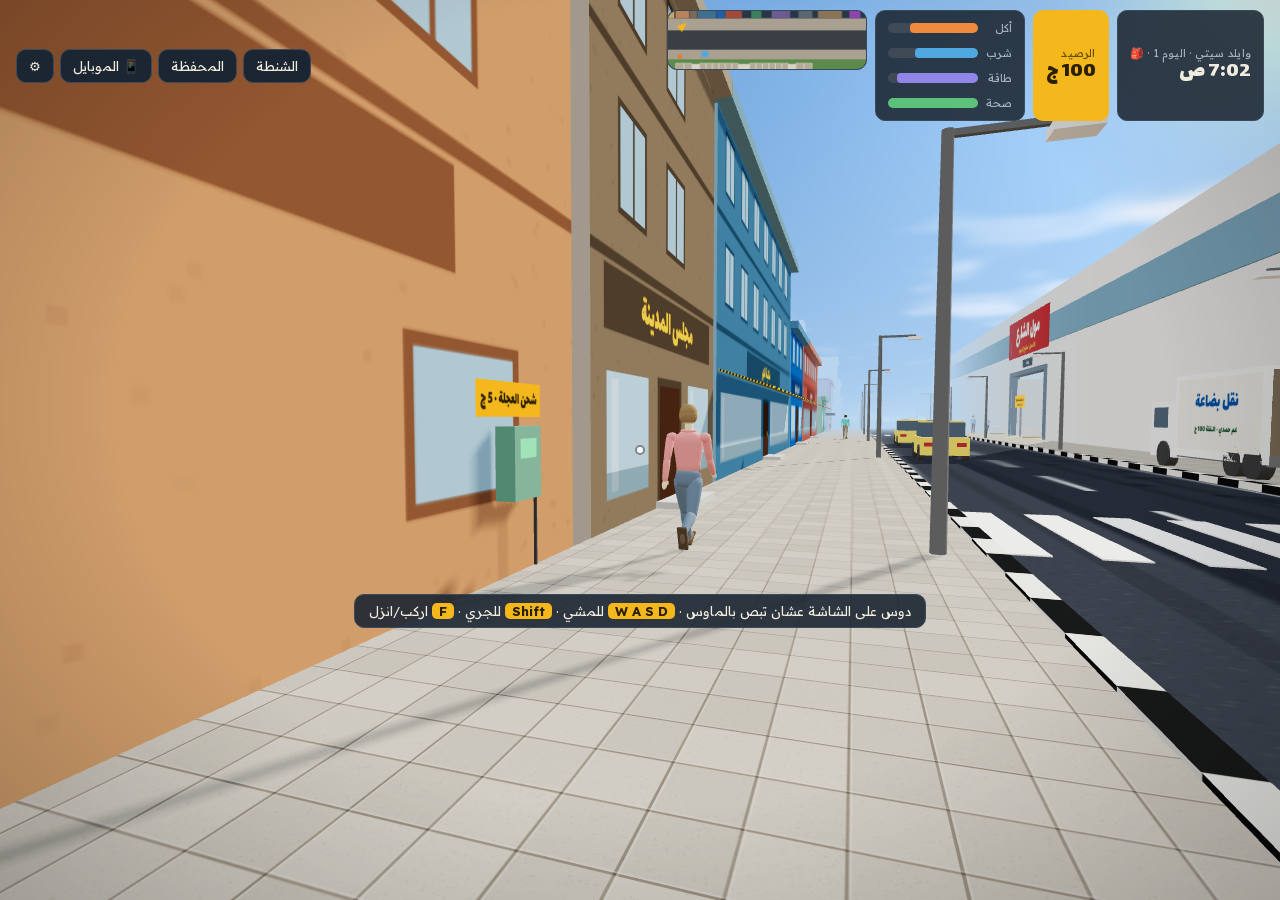
==== commit 58b2a3ec: "v84: the girls understand and answer what you actually said - Question answering in Egyptian dialect" ====
--- a/index.html
+++ b/index.html
@@ -2295,7 +2295,7 @@
   resize();
   rpKick();
 }
-const GAME_VER = 83;   // رقم النسخة: بيظهر في الإعدادات وبيقولك لما اللعبة تتحدّث
+const GAME_VER = 84;   // رقم النسخة: بيظهر في الإعدادات وبيقولك لما اللعبة تتحدّث
 function openSettings() {
   if (panelOpen()) return;
   openPanel('الإعدادات', `ظبط اللعبة على جهازك · النسخة ${GAME_VER}`, body => {
@@ -10181,8 +10181,8 @@
     food: ['اكل', 'غدا', 'عشا', 'فطار', 'كشري', 'فول', 'طعمية', 'بيتزا', 'شاورما', 'محشي', 'ملوخية', 'كفتة', 'حلويات', 'قهوة', 'شاي', 'جعان', 'جعانة', 'طبخ', 'بتطبخي', 'مكرونة', 'فراخ', 'سمك', 'رز'],
     work: ['شغل', 'مدير', 'مديرة', 'زباين', 'محل', 'مكتب', 'بنك', 'شركة', 'مرتب', 'الشيفت', 'وظيفة', 'شغلك', 'شغالة', 'بتشتغلي', 'وظيفتك'],
     study: ['كلية', 'امتحان', 'امتحانات', 'مذاكرة', 'جامعة', 'محاضرة', 'دكتور الكلية', 'تخرج', 'مذاكرتك'],
+    football: ['كورة', 'ماتش', 'الاهلي', 'الزمالك', 'صلاح', 'مباراة', 'المنتخب', 'جول'],
     family: ['ماما', 'بابا', 'اخويا', 'اختي', 'اهلي', 'عيلتي', 'اهلك', 'مامتك', 'باباكي', 'اخواتك', 'جدتي', 'خالتي', 'عمتي'],
-    football: ['كورة', 'ماتش', 'الاهلي', 'الزمالك', 'صلاح', 'مباراة', 'المنتخب', 'جول'],
     movies: ['فيلم', 'مسلسل', 'سينما', 'نتفليكس', 'تركي', 'حلقة', 'افلام', 'مسلسلات', 'شاهد'],
     music: ['اغنية', 'اغاني', 'عمرو دياب', 'الهضبة', 'ويجز', 'ام كلثوم', 'حماقي', 'تامر حسني', 'مهرجان', 'مهرجانات', 'موسيقى', 'شيرين', 'انغام'],
     travel: ['سفر', 'نسافر', 'اسكندرية', 'الساحل', 'شرم', 'الغردقة', 'دهب', 'سيوة', 'بحر', 'مصيف', 'رحلة', 'الاقصر', 'اسوان'],
@@ -10338,6 +10338,7 @@
   const dec = (x, k) => x * Math.exp(-k * h);
   e.joy = dec(e.joy, 0.25); e.anger = dec(e.anger, 0.05 + 0.12 * p.A); e.sad = dec(e.sad, 0.08); e.jeal = dec(e.jeal, 0.05 + 0.05 * (1 - p.N)); e.anx = dec(e.anx, 0.15); e.spark = Math.max(5, dec(e.spark, 0.01));
   if (!M.pm.lastIn) M.pm.lastIn = absNow();
+  if (M.wake && state.day >= M.wake && hourNow() >= 7 && hourNow() < 11 && !L.inbox[g.id]) { M.wake = null; M.forceOpener = pick(['صباح الخير ☀️ صحيتك أهو زي ما قلتلي 😄', 'يلا اصحى بقى ☀️ قلتلي أصحيك 😄']); sendHer(g, 'chat'); }
   if (g.touch !== M.touch0) { if (M.touch0 != null) { M.pm.lastIn = absNow(); e.long *= 0.3; } M.touch0 = g.touch; }   // اتقابلتوا أو اهتميت بيها بطريقة تانية
   const since = (absNow() - M.pm.lastIn) / 60;
   if (g.stage >= 2 && g.aff > 25 && since > 5) e.long = mC(e.long + h * (g.aff / 100) * (2 + 2 * p.N));
@@ -10416,6 +10417,10 @@
     else { const strong = st < 4; D.anger += strong ? 28 : 14; D.respect -= strong ? 22 : 10; D.trust -= strong ? 10 : 4; D.aff -= strong ? 9 : 4; R.push({ k: strong ? 'explicit' : 'explicit_soft' }); mRemember(M, 'explicit', 'قال كلام مش محترم', strong ? 7 : 4); }
   }
   if (f.rude || (f.explicit && st < 6)) { M.lastHeard = f; return mindApply(g, M, D, R, f, ctx); }
+  // فهم السؤال أو الطلب أو ردك على سؤالها
+  const tmp = {}, qa = qaAnswer(g, f, tmp);
+  if (qa) R.push({ k: 'qa', txt: qa.txt, follow: qa.follow, back: f.question ? qaBackOf(g, f.text) : null });
+  const qaDone = !!qa;
   // المشاعر العامة للكلام
   D.joy += f.sent * 8 * (1 + f.intensity * 0.25);
   if (f.sent < -0.4 && !has('apology') && !has('sad_me')) { D.sad += 6; D.anger += 5; R.push({ k: 'hurt' }); }
@@ -10444,9 +10449,10 @@
   // شكر
   if (has('thanks')) { D.joy += 3; R.push({ k: 'welcome' }); }
   // اهتمام بيها
-  if (has('howru') || has('ask_day') || has('ask_her') || (f.question && Object.keys(f.topics).length)) { n.att = mC(n.att + 15); D.joy += 3; D.trust += 1; R.push({ k: 'answer', topic: Object.keys(f.topics)[0] || (has('ask_day') || has('howru') ? 'day' : null) }); }
-  // بيحكيلها عن نفسه
-  if (f.selfShare && f.len >= 4) { D.trust += 2; n.att = mC(n.att + 5); R.push({ k: 'listen', topic: Object.keys(f.topics)[0] }); }
+  if (has('howru') || has('ask_day') || has('ask_her') || f.question) { n.att = mC(n.att + 15); D.joy += 3; D.trust += 1; if (!qaDone) { const tp = Object.keys(f.topics)[0]; if (tp) R.push({ k: 'answer', topic: tp }); else if (has('ask_day') || has('howru')) R.push({ k: 'answer', topic: 'day' }); } }
+  // بيحكيلها عن نفسه أو عن حاجة
+  if (!qaDone && !f.question && Object.keys(f.topics).length && f.len >= 2 && QA_TOPIC_REPLY[Object.keys(f.topics)[0]]) { D.trust += 1; n.att = mC(n.att + 5); R.push({ k: 'topic', topic: Object.keys(f.topics)[0] }); }
+  else if (!qaDone && f.selfShare && f.len >= 4) { D.trust += 2; n.att = mC(n.att + 5); R.push({ k: 'listen', topic: Object.keys(f.topics)[0] }); }
   if (has('sad_me')) { D.trust += 3; R.push({ k: 'comfort' }); mRemember(M, 'his_sad', 'كان متضايق وحكالي', 2); }
   if (has('busy_me')) { R.push({ k: 'ok_busy' }); if (M.att === 'anxious') D.anx += 5; }
   // هزار
@@ -10472,15 +10478,17 @@
   if (has('religion') && likes('traditional')) { D.respect += 3; D.aff += 1; }
   if (has('promise')) { M.promise = { d: state.day, txt: f.orig.slice(0, 60) }; D.trust += 1; }
   // ردود ناشفة بعد ما حكتلك أو سألتك
-  if (f.dry && ['share', 'ask', 'feel'].includes(M.lastMove)) { D.sad += 6; n.att = mC(n.att - 5); D.aff -= 1; R.push({ k: 'dry' }); }
+  if (f.dry && ['share', 'ask', 'feel'].includes(M.lastMove) && !qaDone) { D.sad += 6; n.att = mC(n.att - 5); D.aff -= 1; R.push({ k: 'dry' }); }
   if (M.pm.burst > 7) { R.push({ k: 'spam' }); D.anger += 3; }
   if (has('greet') && !R.length) R.push({ k: 'greet' });
-  if (has('bye')) R.push({ k: 'bye' });
+  if (has('bye') || tmp.close) R.push({ k: 'bye' });
   if (has('agree') && !R.length) R.push({ k: 'ack' });
   // طابع كلامك ده بيعجبها؟ (نفس شخصيتها في الشارع)
   let best = null, bc = 0; for (const [s, c] of Object.entries(f.styles)) if (c > bc) { bc = c; best = s; }
   if (best) { if (likes(best)) { D.aff += 1.5 + Math.min(2, bc * 0.5); D.joy += 3; } else if (dislikes(best)) { D.aff -= 1.5 + Math.min(2, bc * 0.5); D.anger += 4; } }
-  if (!R.length) R.push({ k: f.question ? 'answer' : f.len >= 5 ? 'listen' : 'ack', topic: Object.keys(f.topics)[0] });
+  if (!R.length) R.push(f.question ? { k: 'uq' } : { k: f.len >= 5 ? 'listen' : 'ack', topic: Object.keys(f.topics)[0] });
+  // الإجابة الأول، وبعدها رد الفعل
+  R.sort((a, b) => (a.k === 'qa' ? -1 : 0) - (b.k === 'qa' ? -1 : 0));
   M.lastHeard = f;
   return mindApply(g, M, D, R, f, ctx);
 }
@@ -10504,7 +10512,11 @@
   const M = mindOf(g), e = M.e, p = M.p, R = heard.R, hh = hourNow(), L = LIFE();
   const plan = { reacts: R.slice(0, 2), move: null, close: false, sleepy: !ctx.live && (hh >= 1 && hh < 7), cold: e.anger > 60 && !R.some(r => r.k === 'forgive'), bubbles: 1 };
   if (plan.cold) { plan.reacts = R.filter(r => ['rude', 'explicit', 'apology_partial', 'lie', 'hurt', 'jealous', 'insulted'].includes(r.k)).slice(0, 1); if (!plan.reacts.length) plan.reacts = [{ k: 'cold' }]; return plan; }
-  if (R.some(r => r.k === 'bye')) { plan.close = true; return plan; }
+  if (R.some(r => r.k === 'bye')) { plan.close = true; plan.reacts = R.filter(r => r.k === 'qa' || r.k === 'bye').slice(0, 1); return plan; }
+  if (R[0] && R[0].k === 'qa') {
+    plan.reacts = [R[0], ...R.slice(1).filter(r => ['forgive', 'apology_partial', 'jealous', 'hurt', 'lie', 'compliment', 'love_back', 'miss_back', 'too_soon', 'insulted', 'wife_ok', 'wife_fight'].includes(r.k))].slice(0, 2);
+    if (R[0].back && Math.random() < 0.75) { plan.move = 'back'; plan.back = R[0].back; return plan; }   // ترجّعلك نفس السؤال
+  }
   if (R.some(r => ['rude', 'explicit'].includes(r.k))) { plan.close = e.anger > 70 || g.stage < 2; return plan; }
   // الحركة الجاية: بتختارها حسب شخصيتها ومزاجها واللي اتعلمته عنك
   const C = {
@@ -10518,7 +10530,9 @@
   if (M.lastMove && C[M.lastMove]) C[M.lastMove] *= 0.45;   // ماتكررش نفس الأسلوب ورا بعض
   const day = mindDay(g); if ((day.shared || []).length >= 2) C.share = 0;
   if (R.some(r => ['lie', 'hurt', 'jealous', 'insulted', 'apology_partial', 'dry', 'not_now'].includes(r.k)) || e.anger > 25) { C.tease = C.feel = C.suggest = C.share = 0; C.none += 0.6; }
-  if (R.some(r => ['date_yes', 'date_no', 'too_soon', 'lie'].includes(r.k))) C.suggest = 0;
+  if (R.some(r => ['date_yes', 'date_no', 'too_soon', 'lie'].includes(r.k)) || LIFE().date) C.suggest = 0;
+  if (R.some(r => r.k === 'qa' && /[؟?]$/.test(r.txt))) C.ask = 0;   // هي لسه سايلاك
+  if (heard.R.some(r => ['qa', 'answer', 'uq'].includes(r.k))) { C.tease *= 0.3; C.share *= 0.6; C.feel *= 0.6; }
   let tot = 0; for (const v of Object.values(C)) tot += v; let x = Math.random() * tot;
   for (const [k, v] of Object.entries(C)) { x -= v; if (x <= 0) { plan.move = k === 'none' ? null : k; break; } }
   plan.bubbles = 1 + (plan.move ? 1 : 0);
@@ -10558,6 +10572,186 @@
   if (bad) { W.sat = mC(W.sat - 8); M.e.anger = mC(M.e.anger + 15); M.e.sad = mC(M.e.sad + 10); return { k: 'wife_fight' }; }
   W.ev = k; return null;
 }
+// ================= المخ: فهم السؤال والطلب والرد عليه هو بالظبط =================
+// قواعد كتير بالمصري: أسئلة عنها (معلومات ثابتة)، أسئلة آه/لأ (من مشاعرها وحالتها والساعة)، رأيها، «ده ولا ده»،
+// طلبات بتنفذها (نكتة، حكاية، صحيني، نامي، اعمليلي أكل، نتقابل بكرة الساعة ٧ في الكافيه)، وردك على سؤالها هي.
+const QA_JOKES = [
+  'مرة واحد بخيل اتجوز… خلّف بنت واحدة عشان يوفّر في المعازيم 😂',
+  'مرة واحد صعيدي فتح محل عصير… سمّاه «عصير الكتب» 😂',
+  'مرة واحدة ست حماتها ماتت، كتبت على الفيسبوك: «تعازينا الحارة… ومش زعلانين أوي» 😂',
+  'مرة واحد كسلان بيقول لصاحبه: نفسي أتعلم السباحة بس من غير ما أنزل الميه 😂',
+  'مرة نملة بتجري ورا فيل، الفيل سألها: عايزة إيه؟ قالتله: إنت لابس الشبشب بتاعي 😂',
+  'واحد بيقول لصاحبه: أنا مراتي ملاك… قاله: يا بختك، مراتي لسه عايشة 😂',
+  'مرة واحد اتصل بالمطافي قالهم: الحقوني بيتي بيولّع! قالوله: نوصلك إزاي؟ قالهم: إنتو معندكوش العربية الحمرا؟ 😂',
+];
+const QA_STORIES = [
+  'وأنا صغيرة كنت فاكرة إن القمر ماشي ورانا في العربية، وكنت بزعل لما بيستخبى ورا العمارات 😂',
+  'مرة في الكلية ركبت الأتوبيس الغلط وفضلت فيه ساعتين لحد آخر الخط 🙈',
+  'جدتي كانت بتحكيلنا إن جدي كان بيعدّي قدام بيتهم كل يوم سنة كاملة قبل ما يتجرأ ويتقدّم 🥰',
+  'مرة عملت كيكة لعيد ميلاد ماما ونسيت السكر… أكلوها كلهم وقالوا تحفة عشان مزعلش 😂',
+  'وأنا في إعدادي اتخانقت مع صاحبتي سنة كاملة عشان قلم، ودلوقتي هي أعز صاحبة ليا 😄',
+];
+const QA_COLOR = ['الموف', 'الأزرق', 'البينك', 'الأبيض', 'الأسود', 'البيج', 'الأخضر الزيتي'];
+const QA_DISH = ['محشي', 'ملوخية بالفراخ', 'مكرونة بالبشاميل', 'كفتة بالطحينة', 'رز بالشعرية وبامية', 'فطير', 'سمك مشوي'];
+// كلمة ثابتة لكل بنت لنفس السؤال (عشان ماتغيّرش رأيها كل شوية)
+function qaHash(g, s) { let x = g.id * 7919; for (const ch of String(s)) x = (x * 31 + ch.charCodeAt(0)) % 1000003; return x; }
+const qaPickFix = (g, key, arr) => arr[qaHash(g, key) % arr.length];
+// مواعيد: «بكرة الساعة ٧ بالليل»
+function qaTime(t) {
+  let day = /بكره|بكرا/.test(t) ? 1 : /النهارده|دلوقتي|انهارده|الليله/.test(t) ? 0 : null, hr = null, m;
+  if ((m = t.match(/الساعه\s*(\d{1,2})(?:[:.](\d{2}))?/)) || (m = t.match(/\b(\d{1,2})\s*(?:بالليل|المسا|مساء|العصر|الضهر|الصبح)/))) { hr = +m[1]; if (/بالليل|المسا|مساء|العصر/.test(t) && hr < 12) hr += 12; else if (!/الصبح/.test(t) && hr >= 1 && hr <= 9) hr += 12; }
+  return { day, hr };
+}
+function qaVenue(t) {
+  if (/سينما|فيلم/.test(t)) return 'cinema';
+  if (/الامرا|عشا فاخر|شموع|مطعم شيك/.test(t)) return 'fancy';
+  if (/فول|طعميه|ابو علي|كشري/.test(t)) return 'foul';
+  if (/حديقه|جنينه|الحديقه|نتمشي في/.test(t) && !/مول/.test(t)) return 'park';
+  if (/مول|شوبنج/.test(t)) return 'mall';
+  if (/كافيه|قهوه|كوفي|ليالي/.test(t)) return 'cafe';
+  return null;
+}
+// تخطيط خروجة من الكلام (نفس قواعد شاشة العزومة)
+function qaPlanDate(g, t) {
+  const L = LIFE(); if (L.date || g.stage < 2 || g.stage >= 6) return null;
+  const v = qaVenue(t) || g.venues[0] || 'cafe', tm = qaTime(t);
+  let day = tm.day == null ? (hourNow() < 18 ? 0 : 1) : tm.day, hr = tm.hr == null ? (day === 0 ? 20 : 19) : tm.hr;
+  if (hr < 10 || hr > 22) return { no: 'الساعة دي متأخرة/بدري أوي 😅 خليها من 10 الصبح لـ10 بالليل' };
+  if (day === 0 && hr <= hourNow()) day = 1;
+  const accept = g.mood < 2 && Math.random() < 0.55 + g.aff / 80;
+  if (!accept) { gAdd(g, -1); return { no: g.mood === 2 ? 'مش قادرة أخرج معاك دلوقتي 😒' : pick(['معلش مش هينفع المرة دي', 'خليها مرة تانية 🙂']) }; }
+  L.date = { gid: g.id, v, at: (state.day + day) * 1440 + hr * 60, state: 'planned' }; g.touch = state.day; g.want = 'none';
+  const when = `${day === 0 ? 'النهارده' : 'بكرة'} الساعة ${hr > 12 ? hr - 12 : hr}${hr >= 12 ? ' بالليل' : ' الصبح'}`;
+  toast(`🌹 ${g.name} وافقت! ${VENUES[v].icon} ${VENUES[v].name} · ${when}`, 'good', 6000);
+  return { yes: `اتفقنا 😍 ${when} في ${VENUES[v].name}`, v, when };
+}
+// ---- القواعد: [regex على الكلام المتطبّع، دالة الرد] (الأول اللي يطابق هو اللي بيرد) ----
+const QA_RULES = [
+  // ===== طلبات =====
+  [/(قوليلي|احكيلي|قولي|عايز|هاتي)\s*(نكته|حاجه تضحك)|ضحكيني/, (g, M) => mPickFresh(M, QA_JOKES)],
+  [/احكيلي\s*(حكايه|قصه|حاجه عنك|عن نفسك|موقف)|احكيلي حاجه/, (g, M) => mPickFresh(M, QA_STORIES)],
+  [/غنيلي|غني لي|سمعيني صوتك/, (g, M) => pick([`صوتي وحش والله 😂 بس بحب أدندن أغاني ${M.per.singer}`, 'لا لا كسوف 🙈 لما نتقابل يمكن']) ],
+  [/(صحيني|صحيني بكره|كلميني الصبح|رني عليا الصبح)/, (g, M) => { M.wake = state.day + 1; return pick(['حاضر، هصحيك الصبح ☀️', 'ماشي، أول ما أصحى هكلمك 😄']); }],
+  [/^(نامي|روحي نامي|يلا نامي|ادخلي نامي)/, (g, M, f, ctx) => { ctx.close = true; return pick(['حاضر 😴 تصبح على خير', 'ماشي، وإنت كمان نام بدري 🌙']); }],
+  [/(استنيني|استني عليا)/, () => pick(['مستنياك 🙂', 'ماشي بس متتأخرش 😄'])],
+  [/(قوليلي|قولي)\s*(بحبك|كلمه حلوه|حاجه حلوه)/, g => g.aff >= 55 || g.stage >= 4 ? pick(['بحبك ❤️', 'إنت أحلى حاجة في يومي 🥰']) : pick(['لما تستاهلها 😏', 'هههه لسه بدري 🙈'])],
+  [/(ابعتي|ابعتيلي)\s*(لوكيشن|عنوان|العنوان)|عنوانك ايه|ساكنه فين بالظبط/, g => g.stage >= 5 ? 'إنت عارف البيت يا حبيبي 😄' : 'لا طبعًا 😅 لسه بدري'],
+  [/(اعمليلي|اعملي لي|عايز اكل|نفسي في)\s*(اكل|غدا|عشا|محشي|ملوخيه|مكرونه|فطار|كيكه|شاي|قهوه)/, (g, M, f) => { if (g.stage < 6) return pick(['هههه لما نتجوز ابقى أعملك 😂', 'وأنا مالي 😂 روح كُل']); if (M.wife) M.wife.home = mC(M.wife.home + 10); M.needs.att = mC(M.needs.att + 5); const d = (f.text.match(/محشي|ملوخيه|مكرونه|كيكه|شاي|قهوه/) || [qaPickFix(g, 'dish' + state.day, QA_DISH)])[0]; return pick([`حاضر يا حبيبي، هعملك ${d} 😋`, `من عنيا، ${d} جاي حالًا`]); }],
+  [/(نتقابل|نخرج|تيجي نخرج|اعزمك|نروح).*(بكره|النهارده|الساعه|الليله|كافيه|سينما|مول|حديقه|فول|عشا)/, (g, M, f) => { const r = qaPlanDate(g, f.text); if (!r) return LIFE().date ? 'ما إحنا متفقين على خروجة أصلًا 😄' : null; return r.yes || r.no; }],
+  [/(سامحيني|متزعليش مني|حقك عليا)/, null],   // الاعتذار بيتعامل في المشاعر
+  // ===== أسئلة آه/لأ من حالتها =====
+  [/(بتحبيني|انتي بتحبيني|حباني|بتعزيني)/, g => g.aff >= 60 || g.stage >= 4 ? pick(['أيوه بحبك ❤️', 'إنت لسه بتسأل؟ 🥺❤️']) : g.stage >= 3 && g.aff >= 35 ? 'بحبك… بس لسه بتعرف عليك أكتر 🙈' : g.aff < 15 ? 'لأ 😐' : 'لسه بدري على السؤال ده 😅'],
+  [/(وحشتك|انا وحشتك|وحشتك ولا)/, (g, M) => M.e.long > 30 || g.aff > 55 ? pick(['أيوه وحشتني أوي 🥺', 'جدًا… كنت لسه هكلمك']) : pick(['شوية 😄', 'يعني… 🙈'])],
+  [/(زعلانه|متضايقه|مالك|زعلتي|انتي كويسه)/, (g, M) => { const bad = M.mem.slice().reverse().find(m => ['rude', 'explicit', 'jealous', 'lie'].includes(m.k) && state.day - m.d <= 2); if (M.e.anger > 40 || M.e.jeal > 40) return `أيوه زعلانة${bad ? '… عشان ' + bad.txt.replace(/^قال/, 'قلت').replace(/^شتمني/, 'شتمتني').replace(/^جاب/, 'جبت') : ' منك'} 😒`; if (M.e.sad > 40) return `شوية مخنوقة… ${mindDay(g).good ? 'من غير سبب' : 'يومي كان صعب'} 😔`; return pick(['لا الحمد لله كويسة 🙂', 'لا خالص، مالي؟ 😄']); }],
+  [/(فاضيه|انتي فاضيه|فاضيلي)/, g => { const S = G_SPOTS[g.spot] || {}, h = hourNow(); return h >= (S.from || 9) && h < (S.to || 17) && g.spot !== 'kiosk' ? 'لا لسه في الشغل 😩 بس بكلمك' : h >= 0 && h < 7 ? 'المفروض نايمة 😴' : 'آه فاضية، ليه؟ 😄'; }],
+  [/(نمتي|صاحيه|لسه صاحيه|صحيتي)/, () => { const h = hourNow(); return h >= 1 && h < 7 ? 'لسه صاحية مش جايلي نوم 🌙' : h < 11 ? 'صحيت من شوية ☀️' : 'صاحية من بدري طبعًا 😄'; }],
+  [/(اتغديتي|اكلتي|اتعشيتي|فطرتي|كلتي)/, (g, M) => { const h = hourNow(), meal = h < 11 ? 'فطرت' : h < 18 ? 'اتغديت' : 'اتعشيت'; return Math.random() < 0.7 ? `آه ${meal} ${qaPickFix(g, 'meal' + state.day + meal, [M.per.food, 'فول وطعمية', 'سندوتشات', 'أكل ماما'])} 😋 وإنت؟` : 'لسه والله 😩 جعانة'; }],
+  [/(مرتبطه|مخطوبه|في حد في حياتك|بتكلمي حد)/, g => g.stage >= 4 ? 'آه مرتبطة… بيك إنت 😄' : g.stage <= 1 ? 'ليه بتسأل؟ 😏' : 'لا مش مرتبطة 🙂'],
+  [/(بتصلي|بتصومي)/, g => g.likes.includes('traditional') ? 'الحمد لله مبفوتش فرض' : 'بحاول والله 🙂'],
+  [/(بتغيري|انتي غيوره)/, g => g.jealous > 0.6 ? 'آه بغير جدًا وماليش دعوة 😤' : g.jealous > 0.4 ? 'شوية 😄' : 'لا مش بتاعة غيرة'],
+  [/(بتعرفي تطبخي|بتطبخي)/, (g, M) => M.p.C > 0.5 || g.likes.includes('traditional') ? `آه وبعمل ${M.per.food} تحفة 😋` : 'بعمل حاجات بسيطة 😅 بتعلم'],
+  [/(بتسوقي|معاكي رخصه)/, (g, M) => M.p.E > 0.55 ? 'آه بسوق 😎' : 'لا لسه بخاف 😅'],
+  [/(هتعملي ايه|ناويه على ايه|خطتك ايه)\s*(بكره|النهارده|بالليل|الجمعه|الويك)?/, (g, M) => { const S = G_SPOTS[g.spot] || {}; return /بكره/.test(M._t) ? `${S.job && g.spot !== 'kiosk' ? 'عندي شغل الصبح' : 'هساعد ماما'}، وبالليل ${pick(['هقعد مع أهلي', 'ممكن أخرج مع ' + M.per.friend, 'فاضية 😏'])}` : pick([`هتفرج على ${M.per.genre} وأنام بدري`, `هقعد مع ماما شوية`, `يمكن أنزل مع ${M.per.friend}`]); }],
+  // ===== هدايا وخروج =====
+  [/(عايزه هديه|نفسك في هديه|اجيبلك ايه|تحبي هديه ايه|اهاديكي بايه)/, g => `نفسي في ${GIFTS[g.favGift] ? GIFTS[g.favGift].name : 'بوكيه ورد'} 🙈 بس أي حاجة منك حلوة`],
+  [/(نخرج فين|نروح فين|تحبي نروح فين)/, g => `نروح ${VENUES[g.venues[0] || 'cafe'].name} 😍`],
+  [/(امتي (نتقابل|اشوفك|نخرج)|هشوفك امتي)/, g => LIFE().date ? 'ما إحنا متفقين 😄' : g.stage < 2 ? 'نشوف 😅' : pick(['بكرة الساعة 7؟ 😄', 'النهارده بالليل لو فاضي']) ],
+  // ===== معلومات عنها =====
+  [/(اسمك ايه|اسمك)/, g => `${g.name} 🙂`],
+  [/(عندك كام سنه|سنك|عمرك كام)/, g => `عندي ${g.age} سنة`],
+  [/(ساكنه فين|انتي منين|عايشه فين|ساكنه في)/, (g, M) => `ساكنة في ${M.per.area}`],
+  [/(بتشتغلي ايه|شغلك ايه|شغاله ايه|بتشتغلي فين|وظيفتك)/, g => { const S = G_SPOTS[g.spot] || {}; return S.job ? `أنا ${S.job}` : 'قاعدة في البيت حاليًا'; }],
+  [/(اكلتك|بتحبي تاكلي|اكلك المفضل)/, (g, M) => `${M.per.food} طبعًا 😋`],
+  [/(بتسمعي مين|مطربك|مغنيك|بتحبي تسمعي)/, (g, M) => `${M.per.singer} 🎶`],
+  [/(بتشجعي|انتي اهلاويه|انتي زملكاويه)/, (g, M) => M.per.team ? `${M.per.team === 'الأهلي' ? 'أهلاوية' : 'زملكاوية'} طبعًا 😄` : 'مبفهمش في الكورة 😂'],
+  [/(لونك المفضل|بتحبي لون)/, g => `${qaPickFix(g, 'color', QA_COLOR)} 💜`],
+  [/(هوايتك|وقت فراغك|بتحبي تعملي ايه)/, (g, M) => `بحب ${M.per.hobby}`],
+  [/(حلمك|نفسك في ايه|امنيتك)/, (g, M) => `نفسي ${M.per.dream}`],
+  [/(صاحبتك|اقرب صاحبه|اعز صاحبه)/, (g, M) => `${M.per.friend}، دي أختي اللي ماجابتهاش أمي 😄`],
+  [/(عندك اخوات|اخواتك)/, g => qaPickFix(g, 'sib', ['عندي أخت صغيرة وأخ في الجيش', 'أنا الكبيرة وعندي أخين', 'عندي أخ واحد أكبر مني', 'أنا وحيدة 😄'])],
+  [/(باباكي|مامتك)\s*(بيشتغل|بتشتغل|بيعمل)/, g => qaPickFix(g, 'par', ['بابا ' + (g.cls === 'rich' ? 'رجل أعمال' : g.cls === 'mid' ? 'مهندس' : 'موظف') + ' وماما ربة بيت', 'بابا على المعاش وماما مدرسة'])],
+  [/(برجك)/, g => qaPickFix(g, 'zodiac', ['أسد 🦁', 'عذراء', 'ميزان ♎', 'حوت 🐟', 'جوزا', 'عقرب 🦂'])],
+  [/(فيلمك|مسلسلك|بتتفرجي على ايه)/, (g, M) => `بحب ${M.per.genre}`],
+  [/(نفسك تسافري فين|بتحبي السفر)/, (g, M) => `نفسي أروح ${M.per.dest} ✈️`],
+  // ===== رأيها =====
+  [/(رايك|رأيك)\s*(فيا|فيه انا|فيني|في انا)|شايفاني ازاي|بتشوفيني ازاي/, g => g.aff >= 50 ? pick(['إنت حد جميل بجد ❤️', 'إنت أحسن حاجة حصلتلي']) : g.aff >= 20 ? pick(['شكلك جدع وابن ناس 🙂', 'لطيف ودمك خفيف 😄']) : 'لسه مكوّنتش رأي 😐'],
+  [/(رايك|رأيك)\s*(في|ف)\s*(.+)/, (g, M, f) => { const x = (f.text.match(/(?:رايك|رأيك)\s*(?:في|ف)\s*(.+)/) || [])[1] || ''; if (/^(يا|انا|فيا|ني)$|^فيا/.test(x.trim()) || /^انا/.test(x)) return g.aff >= 50 ? pick(['إنت حد جميل بجد ❤️', 'إنت أحسن حاجة حصلتلي']) : g.aff >= 20 ? pick(['شكلك جدع وابن ناس 🙂', 'لطيف 😄']) : 'لسه مكوّنتش رأي 😐'; const P = M.per; if ([P.food, P.singer, P.dest, P.genre].some(v => v && NLU.has(x, v.replace(/^ال/, '')))) return pick([`بحبه جدًا 😍`, `ده المفضل عندي`]); const like = qaHash(g, x) % 3; return like === 0 ? pick([`${x}؟ حلو أوي 👌`, 'عاجبني جدًا']) : like === 1 ? pick(['مش أوي بصراحة 😅', 'مش بحب ده أوي']) : pick(['عادي يعني', 'مش بتاعي بس مش وحش']); }],
+  // «ده ولا ده»
+  [/(.+)\s+ولا\s+(.+)/, (g, M, f) => { const m = f.text.replace(/^(بتحبي|تحبي|انتي|تفضلي|احسن)\s+/, '').match(/^(.+?)\s+ولا\s+(.+?)$/); if (!m || m[1].split(' ').length > 4 || m[2].split(' ').length > 4) return null; const a = m[1].trim(), b = m[2].trim(), ch = qaHash(g, a + '|' + b) % 2 ? a : b; return pick([`${ch} طبعًا 😄`, `أكيد ${ch}`, `${ch}… مفيش مقارنة`]); }],
+  // «بتحبي الأكل إيه؟» = سؤال عن النوع
+  [/(بتحبي|تحبي)\s*(الاكل|اكل|تاكلي|الاكلات)\s*(ايه|اي)?$/, (g, M) => `${M.per.food} طبعًا 😋`],
+  [/(بتحبي|تحبي)\s*(الاغاني|اغاني|تسمعي|المزيكا)\s*(ايه|اي)?$/, (g, M) => `بحب ${M.per.singer} 🎶`],
+  [/(بتحبي|تحبي)\s*(الافلام|افلام|المسلسلات|تتفرجي)\s*(ايه|اي)?$/, (g, M) => `بحب ${M.per.genre}`],
+  [/(بتحبي|تحبي)\s*(الالوان|لون|الوان)\s*(ايه|اي)?$/, g => `${qaPickFix(g, 'color', QA_COLOR)} 💜`],
+  [/(بتحبي|تحبي)\s+.+\s+(ايه|اي)$/, (g, M) => `بحب ${M.per.hobby} و${M.per.food} 😄`],
+  // «بتحبي X؟»
+  [/^(بتحبي|انتي بتحبي|تحبي)\s+(.+)/, (g, M, f) => { const x = (f.text.match(/(?:بتحبي|تحبي)\s+(.+)/) || [])[1] || ''; if (/^(ايه|اي)$/.test(x.trim())) return `بحب ${M.per.hobby} و${M.per.food} و${M.per.singer} 😄`; const P = M.per; if ([P.food, P.singer, P.dest, P.genre, P.hobby].some(v => v && NLU.has(x, v.replace(/^ال/, '')))) return pick(['بموت فيه 😍', 'جدًا! ده المفضل عندي']); return qaHash(g, x) % 3 ? pick(['آه جدًا 😄', 'آه بحب', 'آه حلو']) : pick(['لا مش أوي 😅', 'مش بتاعي']); }],
+];
+// ردّك على سؤالها هي (فاكرة هي سألتك إيه)
+const QA_FOLLOW = {
+  name: (g, M, f) => f.facts.name || f.len > 2 ? null : 'اسم حلو 🙂',
+  job: (g, M, f) => pick(['ربنا يوفقك فيها 👌', 'شغلانة حلوة', 'شكلها متعبة بس حلوة']),
+  eat: (g, M, f) => /^(لا|لأ|لسه|مكلتش)/.test(f.text) || /لسه|مكلتش|ماكلتش/.test(f.text) ? pick(['طب قوم كُل بقى 😒', 'إزاي لسه؟! كُل حاجة يلا']) : pick(['بالهنا والشفا 😋', 'بألف هنا 😄 أكلت إيه؟']),
+  day: (g, M, f) => f.sent < -0.2 || /متعب|وحش|زفت|صعب|تعبان/.test(f.text) ? pick(['ألف سلامة عليك 😔 حصل إيه؟', 'معلش، بكرة أحسن ❤️']) : pick(['الحمد لله 🙂', 'حلو، يا رب دايمًا 😊']),
+  team: (g, M, f) => { const his = /اهلي|اهلاوي/.test(f.text) ? 'الأهلي' : /زمالك|زملكاوي/.test(f.text) ? 'الزمالك' : null; if (!his) return pick(['مبتشجعش حد؟ 😄', 'حلو']); M.facts.team = his; return M.per.team ? (M.per.team === his ? 'يا سلام! نفس الفريق 😍' : 'لا بقى 😤 إحنا كده أعداء 😂') : 'أنا مبفهمش في الكورة بس هشجع معاك 😄'; },
+  music: (g, M, f) => NLU.has(f.text, M.per.singer) ? 'وأنا كمان بموت فيه 😍' : pick(['ذوقك حلو 🎶', `حلو، بس أنا بتاعة ${M.per.singer}`]),
+  travel: (g, M, f) => pick(['حلو أوي! خدني معاك 😄', `حلو، وأنا نفسي أروح ${M.per.dest}`]),
+  film: (g, M, f) => pick(['حلو؟ أتفرج عليه؟', 'سمعت عنه، هشوفه 😄']),
+  free: (g, M, f) => pick([`حلو، أنا بحب ${M.per.hobby}`, 'حلو أوي 😄']),
+  sib: (g, M, f) => pick(['ربنا يخليهملك 🙂', 'حلو، أنا بحب العيلة الكبيرة']),
+  dream: (g, M, f) => pick(['ربنا يحققلك اللي نفسك فيه 🤲', 'هتوصل، أنا واثقة فيك']),
+  think: (g, M, f) => /^(اه|ايوه|طبعا|اكيد|علي طول|دايما)/.test(f.text) || f.intents.miss || f.intents.love ? pick(['🙈❤️', 'وأنا كمان والله 🥺']) : /^(لا|لأ)/.test(f.text) ? 'ماشي… 😒' : null,
+  meet: (g, M, f) => { if (/^(لا|لأ|مش)/.test(f.text) || !(/^(اه|ايوه|ماشي|اكيد|يلا|تمام|موافق|اوك|بكره|النهارده)/.test(f.text) || /الساعه\s*\d/.test(f.text))) return null; const r = qaPlanDate(g, f.text); return r ? r.yes || r.no : null; },
+  eat_home: (g, M, f) => pick(['حاضر، هعملك اللي بتحبه 😋', 'ماشي يا حبيبي']),
+  come: (g, M, f) => /^(لا|لأ)|هتاخر|متاخر/.test(f.text) ? 'ماشي… متتأخرش أوي 😔' : 'مستنياك 🥰',
+};
+// بتحاول تفهم: سؤال/طلب/رد على سؤالها
+function qaAnswer(g, f, ctx = {}) {
+  const M = mindOf(g), t = f.text; M._t = t;
+  // «وإنتي؟» = نفس السؤال اللي هي سألته
+  if (/^(و?انتي|وانتي كمان|وانتي ايه|وانت|وانتي بقي)$/.test(t.trim()) && M.lastQ) { const tp = { eat: 'food', day: 'day', team: 'football', music: 'music', travel: 'travel', film: 'movies', free: null, sib: null, dream: 'dreams', job: 'work', name: null }[M.lastQ.k]; M.lastQ = null; if (tp) return { txt: mAnswer(g, tp, f) }; }
+  for (const [re, fn] of QA_RULES) {
+    if (!re.test(t)) continue;
+    if (!fn) return null;
+    const txt = fn(g, M, f, ctx); if (txt) return { txt };
+  }
+  // رد على سؤالها
+  if (M.lastQ && M.lastQ.n === M.pm.n - 1 && !f.question && !f.dry && !(f.laugh && f.len <= 1)) { const fn = QA_FOLLOW[M.lastQ.k]; const k = M.lastQ.k; M.lastQ = null; if (fn) { const txt = fn(g, M, f); if (txt) return { txt, follow: k }; } }
+  return null;
+}
+// كلامك عن حاجة (مش سؤال): رد مناسب للموضوع
+const QA_TOPIC_REPLY = {
+  food: g => pick(['بالهنا والشفا 😋', `يا سلام، وأنا بموت في ${mindOf(g).per.food}`, 'جوعتني 😩']),
+  football: g => { const T = mindOf(g).per.team; return T ? pick([`إنت عارف إني ${T === 'الأهلي' ? 'أهلاوية' : 'زملكاوية'} 😄`, 'الكورة دي واكلة دماغكم 😂']) : 'مبفهمش في الكورة بس قولي مين كسب 😄'; },
+  movies: () => pick(['حلو؟ أتفرج عليه؟', 'ابقى رشحلي حاجة حلوة 😄']),
+  music: g => pick(['ذوقك حلو 🎶', `وأنا بسمع ${mindOf(g).per.singer} على طول`]),
+  travel: g => pick(['يا بختك! خدني معاك 😄', `نفسي أروح ${mindOf(g).per.dest}`]),
+  work: () => pick(['ربنا يوفقك 💪', 'ربنا يقويك، متتعبش نفسك أوي', 'شاطر 👏']),
+  family: () => pick(['ربنا يخليهملك 🙂', 'سلّملي عليهم']),
+  weather: () => pick(['آه الجو النهارده غريب 😅', 'خلّي بالك من نفسك من الجو ده']),
+  shopping: () => pick(['اشتريت إيه؟ 😄', 'أنا بحب الشوبنج موت']),
+  cars: () => pick(['عربيتك حلوة؟ 😄', 'خلي بالك وإنت سايق']),
+  health: () => pick(['ألف سلامة عليك 😔', 'روح للدكتور ومتهملش']),
+  study: () => pick(['ربنا يوفقك 🤲', 'ذاكر كويس 😄']),
+  dreams: () => pick(['ربنا يحققلك اللي نفسك فيه 🤲', 'هتوصل إن شاء الله']),
+};
+
+// بعد ما تجاوب سؤالك بتسألك نفس السؤال
+const QA_BACK = [
+  [/(اسمك ايه|اسمك)/, 'وإنت اسمك إيه؟', 'name', M => !M.facts.name],
+  [/(عندك كام سنه|سنك|عمرك كام)/, 'وإنت عندك كام سنة؟', null, M => !M.facts.age],
+  [/(ساكنه فين|انتي منين|عايشه فين)/, 'وإنت ساكن فين؟', null, M => !M.facts.place],
+  [/(بتشتغلي ايه|شغلك ايه|شغاله ايه|وظيفتك)/, 'وإنت بتشتغل إيه؟', 'job', M => !M.facts.job],
+  [/(بتسمعي مين|مطربك|بتحبي تسمعي)/, 'وإنت بتسمع مين؟', 'music'],
+  [/(بتشجعي)/, 'وإنت بتشجع مين؟', 'team', M => !M.facts.team],
+  [/(اكلتك|بتحبي تاكلي)/, 'وإنت أكلتك إيه؟', null],
+  [/(هوايتك|وقت فراغك)/, 'وإنت بتعمل إيه في وقت فراغك؟', 'free'],
+  [/(حلمك|نفسك في ايه)/, 'وإنت نفسك في إيه؟', 'dream'],
+  [/(نفسك تسافري)/, 'وإنت نفسك تسافر فين؟', 'travel'],
+  [/(اتغديتي|اكلتي|اتعشيتي)/, null, 'eat'],
+  [/(عندك اخوات)/, 'وإنت عندك إخوات؟', 'sib'],
+];
+function qaBackOf(g, t) { const M = mindOf(g); for (const [re, q, k, cond] of QA_BACK) if (re.test(t) && (!cond || cond(M))) return { q, k }; return null; }
 // ================= المخ: كلامها بالمصري (من غير موديل) =================
 // بنك جمل كبير مرتّب حسب رد الفعل والمرحلة والمزاج، ومعلومات حياتها، وذاكرتها عنك، ومن غير ما تكرر نفسها
 const SAY = {
@@ -10666,7 +10860,10 @@
     let s = '';
     switch (r.k) {
       case 'greet': s = e.anger > 50 ? 'أهلًا' : mPickFresh(M, stageKey(SAY.greet, st)); break;
-      case 'answer': s = mAnswer(g, r.topic || 'day', f); break;
+      case 'answer': s = mAnswer(g, r.topic || (f && f.question ? null : 'day'), f); break;
+      case 'qa': s = r.txt; break;
+      case 'topic': s = QA_TOPIC_REPLY[r.topic] ? QA_TOPIC_REPLY[r.topic](g) : ''; break;
+      case 'uq': s = qaUnknown(g, f); break;
       case 'compliment': s = mPickFresh(M, r.person ? SAY.compliment_person : st >= 4 && Math.random() < 0.5 ? SAY.compliment4 : SAY.compliment); break;
       case 'miss_back': s = mPickFresh(M, r.long > 40 ? SAY.miss_back_long : SAY.miss_back); break;
       case 'listen': s = mPickFresh(M, r.topic === 'work' ? SAY.listen_work : SAY.listen); break;
@@ -10685,29 +10882,54 @@
   switch (plan.move) {
     case 'ask': {
       const f2 = M.facts;
-      if (!f2.name && st <= 3 && Math.random() < 0.6) mv = 'إنت اسمك إيه صحيح؟';
-      else if (!f2.job && st <= 3 && Math.random() < 0.5) mv = 'إنت بتشتغل إيه؟';
+      if (!f2.name && st <= 3 && M.askedName !== state.day && Math.random() < 0.6) { mv = 'إنت اسمك إيه صحيح؟'; M.askedName = state.day; }
+      else if (!f2.job && st <= 3 && M.askedJob !== state.day && Math.random() < 0.5) { mv = 'إنت بتشتغل إيه؟'; M.askedJob = state.day; }
       else if (f2.likes && f2.likes.length && Math.random() < 0.15) mv = `إنت مش قلتلي إنك بتحب ${pick(f2.likes)}؟ 😄`;
       else mv = mPickFresh(M, st === 6 ? ASK_BANK.wife : st >= 4 && Math.random() < 0.4 ? ASK_BANK.close : ASK_BANK.any);
       break;
     }
-    case 'share': { const day = mindDay(g), sh = day.shared || (day.shared = []), i = [0, 1].find(k => !sh.includes(k)); if (i != null) { sh.push(i); mv = pick(['على فكرة النهارده ', 'تعرف؟ النهارده ', 'النهارده ']) + day.ev[i]; } break; }
+    case 'share': { const day = mindDay(g), sh = day.shared || (day.shared = []), i = [0, 1].find(k => !sh.includes(k)); if (i != null) { sh.push(i); mv = (/النهارده/.test(day.ev[i]) ? pick(['على فكرة ', 'تعرف؟ ']) : pick(['على فكرة النهارده ', 'تعرف؟ النهارده ', 'النهارده '])) + day.ev[i]; } break; }
     case 'tease': mv = mPickFresh(M, TEASE); break;
     case 'feel': mv = mPickFresh(M, stageKey(FEEL, st)); break;
     case 'suggest': mv = mPickFresh(M, SUGGEST); g.want = 'date'; break;
     case 'sleep': mv = mPickFresh(M, SLEEP); plan.close = true; break;
+    case 'back': if (plan.back.q) mv = plan.back.q; if (plan.back.k) M.lastQ = { k: plan.back.k, at: absNow(), n: M.pm.n }; break;
   }
   if (mv) out.push(mFill(g, mv));
   M.lastMove = plan.move && plan.move !== 'sleep' ? plan.move : null;
-  return out.filter(Boolean).slice(0, 3);
+  const res = out.filter(Boolean).slice(0, 3), lastQ = res.slice().reverse().find(s => /[؟?]/.test(s));
+  if (lastQ && plan.move !== 'back') { const k = qaKeyOf(lastQ); if (k) M.lastQ = { k, at: absNow(), n: M.pm.n }; }
+  return res;
 }
 // هي اللي بتبدأ الكلام
+// سؤالها كان عن إيه (عشان تفهم ردك عليه)
+function qaKeyOf(q) {
+  const t = NLU.norm(q);
+  return /اتغديت|اكلت|اتعشيت|فطرت/.test(t) ? 'eat' : /يومك|عامل ايه|انت عامل/.test(t) ? 'day' : /بتشجع/.test(t) ? 'team' : /بتسمع/.test(t) ? 'music' : /تسافر/.test(t) ? 'travel' : /فيلم/.test(t) ? 'film'
+    : /وقت فراغك|بتحب تعمل/.test(t) ? 'free' : /اخوات/.test(t) ? 'sib' : /نفسك في/.test(t) ? 'dream' : /بتشتغل/.test(t) ? 'job' : /اسمك/.test(t) ? 'name' : /بتفكر فيا/.test(t) ? 'think'
+    : /هشوفك|هنتقابل|نخرج/.test(t) ? 'meet' : /اعملك ايه|العشا/.test(t) ? 'eat_home' : /هتيجي|جاي امتي/.test(t) ? 'come' : null;
+}
+// سؤال مش فاهماه كله: رد على قد نوع السؤال (بدل ما ترد في حاجة تانية)
+function qaUnknown(g, f) {
+  const t = f ? f.text : '', M = mindOf(g);
+  if (M.e.anger > 55) return pick(['مش فايقة للأسئلة دلوقتي', 'بعدين']);
+  if (/^ليه|\bليه\b/.test(t)) return pick(['مش عارفة بصراحة 😅', 'كده 😄', 'سؤال صعب… مش عارفة']);
+  if (/امتي/.test(t)) return pick(['قريب إن شاء الله', 'مش عارفة لسه، هقولك']);
+  if (/فين/.test(t)) return pick(['مش متأكدة', 'مش عارفة والله']);
+  if (/ازاي/.test(t)) return pick(['مش عارفة، إنت قولي 😄', 'بالراحة كده 😅']);
+  if (/مين/.test(t)) return pick(['مش عارفة مين 😅', 'مين ده؟']);
+  if (/كام/.test(t)) return pick(['مش فاكرة بالظبط 😅', 'كتير 😄']);
+  if (/^(هل|انتي|ينفع|ممكن|تقدري|عندك|بتعرفي)/.test(t) || !/(ايه|اي)/.test(t)) return qaHash(g, t) % 3 === 0 ? pick(['لأ مش أوي 😅', 'لأ']) : qaHash(g, t) % 3 === 1 ? pick(['آه 😄', 'آه طبعًا']) : pick(['ممكن 😄', 'مش متأكدة… يمكن']);
+  return pick(['سؤال حلو… مش عارفة أقولك إيه 😅', 'اممم، سيبني أفكر 😄', 'قصدك إيه؟']);
+}
 function mindOpener(g) {
   const M = mindOf(g), hh = hourNow();
+  if (M.forceOpener) { const s = M.forceOpener; M.forceOpener = null; return s; }
   if (g.stage === 6) { const w = wifeEvent(g); if (w) return w; }
   const pool = hh < 11 ? OPENERS.morning.concat(OPENERS.any) : hh >= 23 || hh < 3 ? OPENERS.night : M.e.long > 50 ? OPENERS.long.concat(OPENERS.any) : OPENERS.any;
   M.lastMove = 'share';
-  return mFill(g, mPickFresh(M, pool));
+  const s = mFill(g, mPickFresh(M, pool)); if (/[؟?]/.test(s)) { const k = qaKeyOf(s); if (k) M.lastQ = { k, at: absNow(), n: M.pm.n }; }
+  return s;
 }
 // ردود مقترحة تدوس عليها بدل الكتابة (بتتغير حسب آخر كلامها ومزاجها)
 function mindChips(g) {
@@ -10792,8 +11014,9 @@
 ${ctx.live ? 'إنتو بتتكلموا وش لوش دلوقتي.' : 'إنتو بتتكلموا واتساب.'} الساعة ${clockText()}.
 
 القواعد: اكتبي بالعامية المصرية بس، زي بنت مصرية بتكتب ${ctx.live ? 'وهي بتتكلم' : 'على الواتساب'}. ردك جملة أو اتنين قصيرين. ممنوع الفصحى، ممنوع الإنجليزي، ممنوع أي لغة تانية. إنتي بني آدمة حقيقية: عمرك ما تقولي إنك ذكاء اصطناعي أو موديل أو لعبة. ردك لازم يبقى محترم ومن غير أي كلام جنسي.
-${plan.move ? 'في ردك: ' + MOVE_TXT[plan.move] + '.' : ''}
-ده اللي عايزة تقوليه (صيغيه بأسلوبك الطبيعي ومتزوديش معلومات جديدة): «${draft}»
+مهم جدًا: ردي على آخر رسالة منه هو بالظبط. لو سألك سؤال جاوبي عليه هو الأول وبوضوح. لو طلب منك حاجة قولي هتعمليها ولا لأ.
+${plan.move ? 'وبعد ما تردي: ' + MOVE_TXT[plan.move] + '.' : ''}
+رد مقترح من دماغك (استخدميه لو بيجاوب على كلامه، ولو مش بيجاوب اكتبي رد أحسن بنفس الإحساس): «${draft}»
 اكتبي ردك بس، من غير شرح ومن غير اسمك في الأول.`;
 }
 const AI_MAN_F = { romantic: 'رومانسية', funny: 'دمك خفيف وبتحبي الهزار', serious: 'عاقلة وعملية', ambitious: 'طموحة', humble: 'بسيطة ومتواضعة', bold: 'جريئة وواثقة', traditional: 'محافظة وبتحبي العادات', adventure: 'بتحبي المغامرة والسفر' };
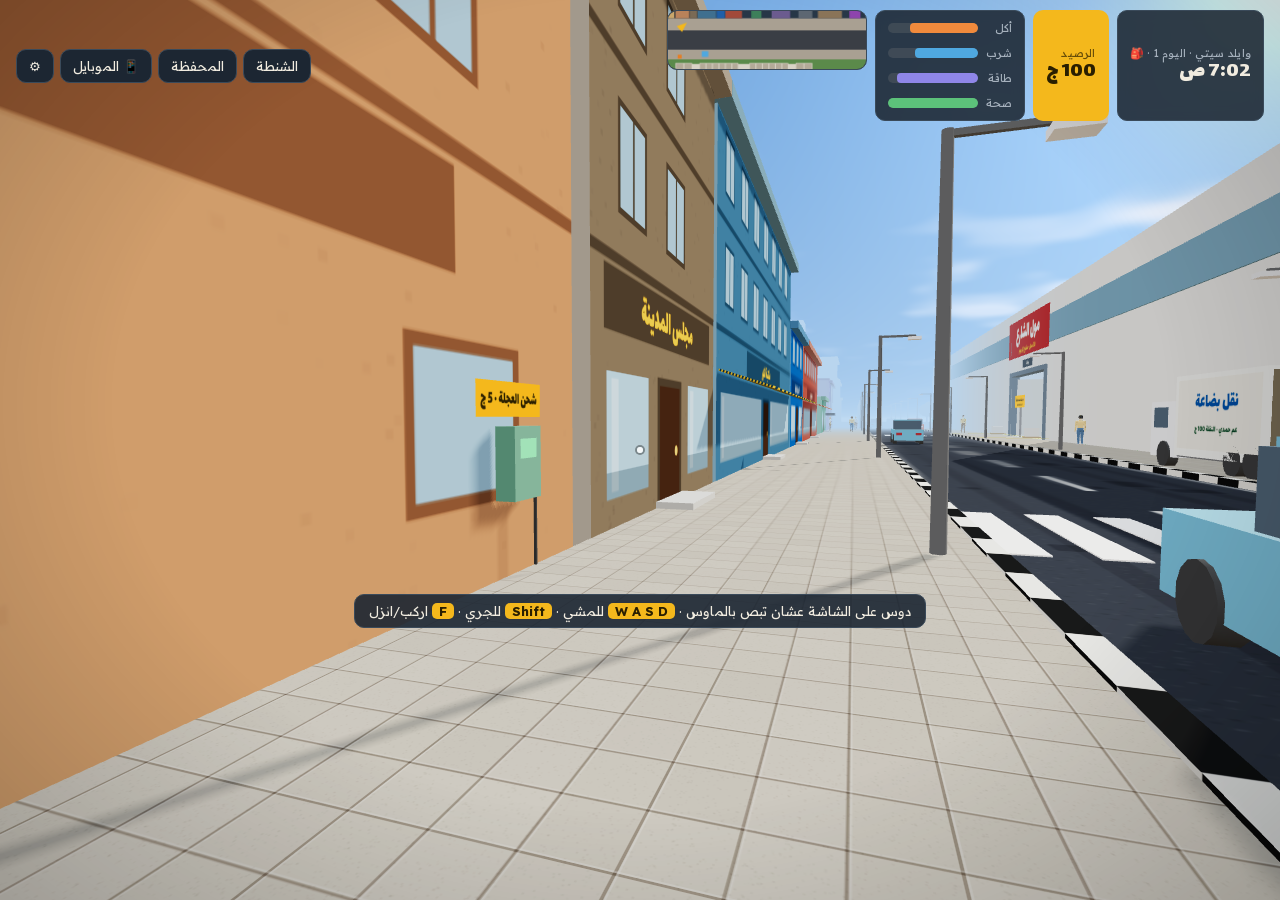
==== commit 58a16484: "v85: smart rival businessmen - Archenemy (Haj Mansour) + three rivals with distinct personalities + " ====
--- a/index.html
+++ b/index.html
@@ -316,6 +316,15 @@
 .chatbar button { border-radius: 999px; min-width: 44px; padding: 8px 12px; }
 .chatbar button:disabled { opacity: .5; }
 .chips { display: flex; gap: 6px; flex-wrap: wrap; }
+.rbar { display: inline-block; width: 70px; height: 6px; border-radius: 3px; background: rgba(255,255,255,.12); vertical-align: middle; overflow: hidden; }
+.rbar i { display: block; height: 100%; }
+.rrel { display: grid; grid-template-columns: 1fr 1fr; gap: 2px 10px; margin: 4px 0; }
+.rtabs { flex-wrap: wrap; }
+.hr-row.dim { opacity: .5; }
+.hr-row.warn { outline: 2px solid #c0392b; }
+.rdirty { display: grid; gap: 6px; margin-top: 6px; }
+table.ledger tr.me td { color: var(--taxi); font-weight: 700; }
+table.ledger tr.bad td { color: #ff9b8f; } table.ledger tr.good td { color: #8fe3a6; }
 .chip { font: inherit; font-size: 13px; padding: 5px 11px; border-radius: 999px; border: 1px solid rgba(244,184,28,.5); background: rgba(244,184,28,.12); color: inherit; cursor: pointer; }
 @keyframes tdot { 0%, 60%, 100% { opacity: .3; transform: translateY(0); } 30% { opacity: 1; transform: translateY(-3px); } }
 .ph-head b small.hh { display: block; font-size: 10px; font-weight: 400; letter-spacing: 1px; }
@@ -608,7 +617,7 @@
 const NEED_WARN = { food: 'إنت جعان! كُل حاجة', drink: 'إنت عطشان! اشرب حاجة', energy: 'إنت تعبان، محتاج تنام' };
 
 // آخر اليوم (لسه بنفس رقم اليوم) وبداية اليوم الجديد
-function endOfDay() { staffNewDay(); mgrPay(); collectRent(); mkEndDay(); tradeEndDay(); loanNewDay(); conEndDay(); cnsEndDay(); lifeDay(); closeDay(); }
+function endOfDay() { staffNewDay(); mgrPay(); collectRent(); mkEndDay(); tradeEndDay(); loanNewDay(); conEndDay(); cnsEndDay(); lifeDay(); rivDay(); closeDay(); }
 function startOfDay() { applyInterest(); priceNewDay(); seasonNewDay(); fxNewDay(); book(); conStartDay(); }
 // الوقت اللي بيعدّي مرة واحدة (نوم، طبخ، جيم...) المحل بيكمّل فيه شغل: بنحسبه حساب بدل ما يقف
 let liveTick = false;
@@ -621,6 +630,7 @@
   mkAdvance(mins);
   cnsAdvance(mins);
   lifeTick(mins);
+  rivTick(mins);
   conHaulTick();
   rentTick();
   investTick();
@@ -1829,6 +1839,7 @@
   conAnimate(dt);
   cnsAnimate(dt);
   lifeAnimate(dt);
+  rivAnimate(dt);
   updateVehicles(dt);
   updateDelivery(dt);
   updateStaff(dt);
@@ -2295,7 +2306,7 @@
   resize();
   rpKick();
 }
-const GAME_VER = 84;   // رقم النسخة: بيظهر في الإعدادات وبيقولك لما اللعبة تتحدّث
+const GAME_VER = 85;   // رقم النسخة: بيظهر في الإعدادات وبيقولك لما اللعبة تتحدّث
 function openSettings() {
   if (panelOpen()) return;
   openPanel('الإعدادات', `ظبط اللعبة على جهازك · النسخة ${GAME_VER}`, body => {
@@ -3704,7 +3715,7 @@
 const carriedQty = id => [...state.cargo.hands, ...state.cargo.box, ...state.truck.load].reduce((a, c) => a + (c.id === id ? c.pcs : 0), 0);
 function openPhone() {
   if (panelOpen()) return;
-  phoneApp = null; phoneSeller = null; adArm = null;
+  phoneApp = null; phoneSeller = null; adArm = null; rivChat = null; rivPick = null; RIV();
   openPanel('الموبايل', 'موبايلك', body => {
     const bar = `<div class="ph-status"><span>${clockText()}</span><span>📶 🔋</span></div>`;
     let screen;
@@ -3724,7 +3735,10 @@
         <button type="button" class="ph-app" data-act="app:cns"><span>🇨🇳</span>استيرادات الصين</button>
         <button type="button" class="ph-app" data-act="app:central"><span>🏭</span>المخزن المركزي</button>
         <button type="button" class="ph-app" data-act="app:ws"><span>🤝</span>عملاء الجملة${state.wholesale && wsOpen().length ? ` (${wsOpen().length})` : ''}</button>
+        <button type="button" class="ph-app" data-act="app:rivals"><span>🥊</span>المنافسين${state.riv && state.riv.unread ? ` (${state.riv.unread})` : ''}</button>
       </div>`;
+    } else if (phoneApp === 'rivals') {
+      screen = rivChat ? `<div class="ph-list ph-rep">${rivAppHTML()}</div>` : `<div class="ph-head"><button type="button" class="ph-back" data-act="home">› رجوع</button><b>🥊 المنافسين</b></div><div class="ph-list ph-rep">${rivAppHTML()}</div>`;
     } else if (phoneApp === 'news') {
       screen = `<div class="ph-head"><button type="button" class="ph-back" data-act="home">› رجوع</button><b>الأخبار والأسعار</b></div><div class="ph-list ph-rep">${seasonNewsHTML()}</div>`;
     } else if (phoneApp === 'reports') {
@@ -3787,10 +3801,12 @@
       ...(phoneApp === 'insta' ? instaHandlers(body) : {}),
       ...(phoneApp === 'msgs' ? msgActs() : {}),
       ...(phoneApp === 'family' ? famActs() : {}),
+      ...(phoneApp === 'rivals' ? rivActs() : {}),
       rep: i => { closePanel(); showReport(state.reports[+i]); },
       list: () => { phoneSeller = null; rerender(); },
     });
     if (phoneApp === 'msgs' && msgOpen && girl(msgOpen)) chatWire(body, girl(msgOpen), phoneCtx);
+    if (phoneApp === 'rivals' && rivChat && rivOf(rivChat)) rivWire(body, rivOf(rivChat));
   });
 }
 
@@ -4899,7 +4915,7 @@
     custTimer -= dt;
     const sales = onShiftN('sales');
     if (custTimer <= 0) {
-      custTimer = rand(18, 34) / (1 + 0.5 * sales) / repMult() / drawMult() / season().demand / shiftDemand() / cityMult() / kidBoost('shop');
+      custTimer = rand(18, 34) / (1 + 0.5 * sales) / repMult() / drawMult() / season().demand / shiftDemand() / cityMult() / kidBoost('shop') / rivMult('shop');
       if (shopCrowd() < shopCap()) spawnCustomer();
     }
   }
@@ -5921,7 +5937,7 @@
   }
   // نفس معدل الزباين اللي في المحل وانت صاحي (بالثانية الحقيقية)، ومحدود بسعة المحل وسرعة الكاشير
   const sec = mins / settings.timeSpeed;   // الثواني الحقيقية اللي كانت هتعدّي
-  let rate = (1 + 0.5 * sales) * repMult() * drawMult() * season().demand * shiftDemand() * cityMult() * kidBoost('shop') / 26;
+  let rate = (1 + 0.5 * sales) * repMult() * drawMult() * season().demand * shiftDemand() * cityMult() * kidBoost('shop') * rivMult('shop') / 26;
   rate = Math.min(rate, shopCap() / 40, cash ? cash / checkoutSec() : 0);
   simAcc += rate * sec * 0.85;   // 0.85: الزباين الحقيقيين بياخدوا وقت يمشوا ويختاروا
   let n = Math.floor(simAcc); simAcc -= n;
@@ -6079,7 +6095,7 @@
 }
 const mkRepMult = () => 0.5 + mk().rep / 5;
 // الزباين في الساعة (قبل حدود الكاشير)
-const mkRate = (sh = curShift()) => (sh === 'pm' ? 8 : 26) * cityMult() * mkUpMult().t * mkRepMult() * MK_POLICY[mk().policy].traffic * (season().id === 'summer' ? 1.1 : 1) * kidBoost('mk');
+const mkRate = (sh = curShift()) => (sh === 'pm' ? 8 : 26) * cityMult() * mkUpMult().t * mkRepMult() * MK_POLICY[mk().policy].traffic * (season().id === 'summer' ? 1.1 : 1) * kidBoost('mk') * rivMult('mk');
 function mkTargets(sh) {
   const lvl = { lean: 0.8, normal: 1, plenty: 1.4 }[mk().staffLvl];
   return { cashier: Math.max(1, Math.ceil(mkRate(sh) * lvl / mkCashRate() * 1.15)), stock: Math.max(1, Math.round((sh === 'pm' ? 1 : 2) * lvl)) };
@@ -8357,6 +8373,7 @@
 }
 function buyLand(n, plan) {
   const C = CON(); if (C.lands[n]) return false;
+  { const ro = typeof rivLandOwner === 'function' && rivLandOwner(n); if (ro) { toast(`الأرض دي بقت ملك ${rivShort(ro)} · فاوضه عليها`, 'bad'); return false; } if (state.riv && state.riv.auction && state.riv.auction.n === n) { toast('الأرض دي في مزاد دلوقتي', 'bad'); return false; } }
   const o = landOffer(n);
   if (plan === 'cash') {
     if (!Economy.spend(o.cash, `أرض بلوك ${n} في العاصمة (كاش)`)) { toast('الفلوس اللي في المحفظة مش مكفية', 'bad'); return false; }
@@ -8654,6 +8671,10 @@
       h += `<div class="hr-row"><div class="hr-top"><b>✅ بلوك ${n} · ملكك</b><span>${p ? `${BTYPES[p.type].icon} ${BTYPES[p.type].name}` : 'فاضية'}</span></div>
         <small class="when">${blkDesc(n)} · اشتريتها يوم ${L.day} بـ ${fmt(L.price)} (${fmt(L.ppm)}/م²) · ${L.left ? `فاضل ${L.left} أقساط × ${fmt(L.per)} · الجاي يوم ${L.next}` : 'متسددة بالكامل'}${L.lateDays ? ` · ⚠️ متأخر ${L.lateDays} يوم` : ''}</small>
         ${L.left ? `<div class="actions"><button class="btn" type="button" data-act="payI:${n}" ${state.money >= due ? '' : 'disabled'}>ادفع القسط · ${fmt(due)}</button><button class="btn" type="button" data-act="payA:${n}" ${state.money >= L.total - L.paid ? '' : 'disabled'}>سدد الباقي · ${fmt(L.total - L.paid)}</button></div>` : ''}</div>`;
+    } else if (rivLandOwner(n)) { const ro = rivLandOwner(n);
+      h += `<div class="hr-row"><div class="hr-top"><b>🏴 بلوك ${n} · ملك ${rivShort(ro)}</b><span>${fmt(landOffer(n).ppm)} / م²</span></div><small class="when">${blkDesc(n)} · ممكن تفاوضه يبيعهالك</small><div class="actions"><button class="btn" type="button" data-act="rvLand:${ro.id}|${n}">💬 فاوض ${rivShort(ro)}</button></div></div>`;
+    } else if (state.riv && state.riv.auction && state.riv.auction.n === n) { const A = state.riv.auction;
+      h += `<div class="hr-row"><div class="hr-top"><b>🔨 بلوك ${n} · في مزاد</b><span>${fmt(A.top)}</span></div><small class="when">بيقفل بعد ${fmtDur(Math.max(0, A.ends - absNow()))}</small><div class="actions"><button class="btn pri" type="button" data-act="rvAuc">زايد</button></div></div>`;
     } else { const o = landOffer(n);
       h += `<div class="hr-row"><div class="hr-top"><b>بلوك ${n} · ${blkDesc(n)}</b><span>${fmt(o.ppm)} / م²</span></div>
         <small class="when">التمن ${fmt(o.price)} · كاش ${fmt(o.cash)} · أو مقدم ${fmt(o.down)} + 8 × ${fmt(o.per)}</small>
@@ -8666,6 +8687,8 @@
   const arm = (k, fn) => { if (conArm !== k) { conArm = k; rerender(); return; } conArm = null; fn(); rerender(); };
   return {
     cash: n => arm('cash:' + n, () => buyLand(+n, 'cash')),
+    rvLand: v => { const [id, n] = v.split('|'); closePanel(); rivPanel(id, `بلوك ${n} تبيعهالي بكام؟`); },
+    rvAuc: () => { closePanel(); openPhone(); phoneApp = 'rivals'; rivTab = 'auction'; rerender(); },
     inst: n => arm('inst:' + n, () => buyLand(+n, 'inst')),
     payI: n => { const L = CON().lands[n], due = Math.min(L.per, L.total - L.paid); if (Economy.spend(due, `قسط أرض بلوك ${n} (بدري)`)) { L.paid += due; L.left--; L.lateDays = 0; L.next = state.day + LAND_INST.every; if (L.left <= 0 || L.paid >= L.total) { L.left = 0; toast(`🎉 خلّصت أقساط أرض بلوك ${n}`, 'good'); } else toast('اتدفع القسط', 'good'); updateHUD(); save(); rerender(); } },
     payA: n => { const L = CON().lands[n], rem = L.total - L.paid; if (Economy.spend(rem, `سداد باقي أرض بلوك ${n}`)) { L.paid = L.total; L.left = 0; L.lateDays = 0; toast(`🎉 أرض بلوك ${n} متسددة بالكامل`, 'good'); updateHUD(); save(); rerender(); } },
@@ -9151,10 +9174,11 @@
 function refreshBlockSigns() {
   for (const b of CAP_BLOCKS) {
     if (!b.signMesh) continue;
-    const L = state.con && state.con.lands[b.n], p = L && state.con.projects[b.n];
-    const key = L ? 'own' + (p ? p.type + (p.done ? 'd' : '') + (p.mk && p.mk.soldAll ? 's' : '') : '') : 'p' + landPpm(b.n);
+    const L = state.con && state.con.lands[b.n], p = L && state.con.projects[b.n], ro = !L && typeof rivLandOwner === 'function' && rivLandOwner(b.n);
+    const key = L ? 'own' + (p ? p.type + (p.done ? 'd' : '') + (p.mk && p.mk.soldAll ? 's' : '') : '') : ro ? 'r' + ro.id : 'p' + landPpm(b.n);
     if (b.signKey === key) continue; b.signKey = key;
     const mt = b.signMesh.material; mt.map.dispose();
+    if (ro) { mt.map = canvasTex(312, 156, label('#5b2c2c', '#ffffff', [[`بلوك ${b.n}`, 70, .4], [`ملك ${rivShort(ro)}`, 30, .8, '#f4b81c']])); mt.needsUpdate = true; continue; }
     mt.map = canvasTex(312, 156, L ? label('#1e7a3c', '#ffffff', [[`بلوك ${b.n}`, 70, .4], [p ? `${BTYPES[p.type].name}${p.mk && p.mk.soldAll ? ' · اتباع' : p.done ? '' : ' · تحت الإنشاء'}` : 'ملكك ✅', 30, .8, '#f4b81c']]) : label('#2c3a47', '#ffffff', [[`بلوك ${b.n}`, 70, .4], [`للبيع · ${landPpm(b.n).toLocaleString('en-US')} ج/م²`, 28, .8, '#f4b81c']]));
     mt.needsUpdate = true;
   }
@@ -9344,9 +9368,9 @@
 const cnsToday = () => { const S = state.cns; if (!S.today || S.today.day !== state.day) S.today = { day: state.day, cust: 0, rev: 0, cogs: 0, lost: 0, oos: 0, walk: 0, items: {}, exp: 0 }; return S.today; };
 const cnsLog = (x, erp) => { const S = state.cns, L = erp ? S.erpLog : S.log; L.unshift({ t: `ي${state.day} · ${clockText()}`, x }); if (L.length > 15) L.length = 15; };
 const cnsOn = (r, sh) => state.cns ? state.cns.staff.filter(e => e.role === r && e.shift === sh).length : 0;
-const cnsRate = h => 30 * cnsHourMult(h) * cityMult() * cnsUp().t * (0.5 + state.cns.rep / 5) * kidBoost('cns');   // زباين في الساعة
+const cnsRate = h => 30 * cnsHourMult(h) * cityMult() * cnsUp().t * (0.5 + state.cns.rep / 5) * kidBoost('cns') * rivMult('cns');   // زباين في الساعة
 function cnsTargets(sh) {
-  const S = state.cns, k = CNS_LVL[S.lvl].k, peak = 30 * CNS_SH[sh].peak * cityMult() * cnsUp().t * (0.5 + S.rep / 5), ex = r => (S.extra[r + sh] || 0);
+  const S = state.cns, k = CNS_LVL[S.lvl].k, peak = 30 * CNS_SH[sh].peak * cityMult() * cnsUp().t * (0.5 + S.rep / 5) * rivMult('cns'), ex = r => (S.extra[r + sh] || 0);
   return { cashier: Math.max(1, Math.ceil(peak * k / (CNS_CASH * cnsUp().cash) * 1.1)) + ex('cashier'), sales: Math.max(1, Math.ceil(peak * k / CNS_SALES * 0.6)) + ex('sales'), stock: Math.max(1, Math.round(peak / 40 * k)) + ex('stock'), security: 1 + ex('security') };
 }
 const cnsWages = () => state.cns.staff.reduce((a, e) => a + CNS_ROLES[e.role].wage, 0) + CNS_HRW + (state.cns.mgrOn ? CNS_MGR : 0) + (state.cns.erp ? CNS_ERP.day : 0);
@@ -11284,6 +11308,637 @@
 }
 
 // ---------- زيارة أهلها والتفاوض ----------
+// ================= المنافسين: رجال أعمال أذكياء في المدينة =================
+// عدو لدود كبير + منافسين بشخصيات مختلفة + تجار صغيرين بيظهروا ويختفوا. كل واحد ليه فلوس وأنشطة وعلاقة بيك،
+// وبيقرر كل يوم لوحده (يكسّر أسعار، يتوسّع، يشتري أراضي، يخطف موظفين، يلعب وسخ، يفاوض)، وبيتعلّم أنهي حركة نفعت.
+const RIV_SEC = {
+  shop: { name: 'الأدوات المكتبية', icon: '📚', base: 35000, fixed: 2400, cost: 300000, mine: () => isOwned(BIGSHOP()) },
+  mk: { name: 'السوبر ماركت', icon: '🛒', base: 110000, fixed: 7700, cost: 1200000, mine: () => mkOwned() },
+  cns: { name: 'استيراد الصين', icon: '🇨🇳', base: 260000, fixed: 18000, cost: 3500000, mine: () => !!state.cns },
+};
+const RIV_DEFS = [
+  { id: 'mansour', name: 'الحاج منصور الشرقاوي', short: 'الحاج منصور', kind: 'nemesis', icon: '👑', title: 'صاحب سلسلة سوبر ماركت الشرقاوي وأراضي في العاصمة', tr: { agg: .8, dirty: .75, smart: .9, greed: .85, pride: .9, honor: .3 }, k: 2.2, biz: { mk: .7, shop: .35, cns: .2 }, lands: 2, spot: { x: 134.5, z: 2.8 }, look: { shirt: '#2c3a47', skin: '#c68642', hair: '#888', pants: '#1b1f24', jacket: true, jacketC: '#1b1f24', style: 'mustache' }, voice: 'old' },
+  { id: 'sherif', name: 'شريف عزمي', short: 'شريف', kind: 'rival', icon: '🦊', title: 'مستورد شاب طموح، عنده محلات صيني وأدوات', tr: { agg: .7, dirty: .45, smart: .8, greed: .75, pride: .65, honor: .5 }, k: 0.9, biz: { cns: .55, shop: .25 }, lands: 0, spot: { x: 28.4, z: 2.8 }, look: { shirt: '#ecf0f1', skin: '#e0ac69', hair: '#2b1b10', pants: '#1f3a5f', style: 'short' }, voice: 'young' },
+  { id: 'nagla', name: 'مدام نجلاء البدري', short: 'مدام نجلاء', kind: 'rival', icon: '💎', title: 'مستثمرة عقارات ومولات، هادية ولعبها نضيف غالبًا', tr: { agg: .5, dirty: .2, smart: .95, greed: .6, pride: .5, honor: .8 }, k: 1.3, biz: { mk: .2 }, lands: 3, spot: { x: -586, z: 3.6 }, look: { fem: true, scarf: true, scarfC: '#1b1b1f', shirt: '#2c3a47', skin: '#e0ac69', pants: '#1b1f24', dress: true }, voice: 'lady' },
+  { id: 'ragab', name: 'المعلم رجب أبو الدهب', short: 'المعلم رجب', kind: 'rival', icon: '🐍', title: 'تاجر جملة وسوق، شاطر ولعبه وسخ', tr: { agg: .65, dirty: .95, smart: .55, greed: .75, pride: .75, honor: .2 }, k: 0.6, biz: { mk: .4, shop: .3 }, lands: 0, spot: { x: 76.5, z: 2.8 }, look: { shirt: '#5a4632', skin: '#8d5524', hair: '#111', pants: '#3b3b3b', style: 'beard' }, voice: 'street' },
+];
+const RIV_SMALL = [['مكتبة الأمل', 'shop'], ['أدوات أبو حمزة', 'shop'], ['سوبر ماركت البركة', 'mk'], ['ماركت الرحمة', 'mk'], ['توكيلات الصين الجديدة', 'cns'], ['بازار الشرق', 'cns'], ['مكتبة النجاح', 'shop'], ['هايبر الفردوس', 'mk']];
+const RIV_TYCOONS = [['عيلة الصاوي', 4.0e8], ['مجموعة النيل القابضة', 2.6e8], ['حسين باشا الدمرداش', 1.4e8], ['شركة الريادة للتطوير', 9.0e7], ['أولاد عبد الجواد', 5.5e7], ['الدكتور ممدوح عزت', 3.0e7]];
+const RIV_SEC_DAYS = [0, 1500, 4000, 9000], RIV_INS_DAY = 2500;
+function RIV() {
+  if (state.riv && state.riv.v === 1) return state.riv;
+  const pw = Math.max(250000, typeof netWorth === 'function' ? netWorth() : state.money);
+  const free = []; for (let n = 1; n <= 24; n++) if (!(state.con && state.con.lands[n])) free.push(n);
+  const list = RIV_DEFS.map(d => {
+    const r = { id: d.id, alive: true, cash: Math.round(pw * d.k * 1.5 + 1.5e6 * d.k), biz: {}, lands: [], rel: { hate: d.kind === 'nemesis' ? 25 : 5, respect: 20, trust: 20, fear: 5 }, w: { expand: .5, price: .5, land: .5, poach: .5, dirty: .5, talk: .5, deal: .5 }, log: [], last: null, truce: 0, broke: 0, loss: {}, neg: null, mem: [] };
+    for (const [s, p] of Object.entries(d.biz)) r.biz[s] = { p, price: 1, closed: 0, deb: 0, debDay: 0 };
+    for (let i = 0; i < d.lands && free.length; i++) r.lands.push(free.splice(Math.floor(Math.random() * free.length), 1)[0]);
+    return r;
+  });
+  state.riv = { v: 1, list, small: [], log: [], msgs: {}, unread: 0, sec: 0, ins: false, ev: [], auction: null, jv: [], br: [], poach: null, buffs: {}, lastAuc: state.day, rank: null };
+  return state.riv;
+}
+const rivDef = id => RIV_DEFS.find(d => d.id === id);
+const rivOf = id => RIV().list.find(r => r.id === id);
+const rivName = r => rivDef(r.id).name, rivShort = r => rivDef(r.id).short;
+const rivAlive = () => RIV().list.filter(r => r.alive);
+const rivTr = r => rivDef(r.id).tr;
+// مؤشر أسعارك في كل نشاط (1 = السعر العادي)
+function rivMyPrice(s) {
+  try {
+    if (s === 'shop') { const ids = Object.keys(DEFAULT_PRICES).filter(id => state.prices && state.prices[id] != null && id !== 'print'); return ids.length ? ids.reduce((a, id) => a + state.prices[id] / DEFAULT_PRICES[id], 0) / ids.length : 1; }
+    if (s === 'mk') return mkOwned() ? MK_POLICY[mk().policy].mk / 1.22 : 1;
+    if (s === 'cns') { const S = state.cns; if (!S) return 1; const ids = cnsIds(); return ids.length ? ids.reduce((a, id) => a + (S.prices[id] || cnsRef(id)) / cnsRef(id), 0) / ids.length : 1; }
+  } catch (e) {}
+  return 1;
+}
+// المنافسة بتاخد من زباينك قد إيه (بيتضرب في معدل الزباين)
+function rivMult(s) {
+  const R = state.riv; if (!R) return 1;
+  const me = rivMyPrice(s); let comp = 0;
+  for (const r of R.list) { const b = r.alive && r.biz[s]; if (!b || !b.p || b.closed > state.day) continue; comp += b.p * Math.pow(me / b.price, 1.6) * (b.debDay > state.day ? 1 - b.deb : 1) * (r.truce > state.day ? 0.6 : 1); }
+  for (const t of R.small) if (t.s === s) comp += t.p * Math.pow(me / t.price, 1.4);
+  let m = 1 - 0.4 * Math.tanh(comp * 0.6);
+  const bf = R.buffs[s]; if (bf && bf.until > state.day) m *= 1 + bf.v;
+  return clamp(m, 0.55, 1.12);
+}
+const rivMyRev = s => { try { if (s === 'shop') { const d = state.shopStats && state.shopStats.days[state.day - 1]; return d ? d.rev : 0; } if (s === 'mk') { const t = mk().days && mk().days[0]; return t ? t.rev || 0 : 0; } if (s === 'cns') { const t = state.cns && state.cns.days && state.cns.days[0]; return t ? t.rev || 0 : 0; } } catch (e) {} return 0; };
+function rivWorth(r) { let w = r.cash; for (const [s, b] of Object.entries(r.biz)) w += (RIV_SEC[s].cost * b.p) * 0.9; for (const n of r.lands) w += landOffer(n).price; return Math.round(w); }
+function rivLandOwner(n) { const R = state.riv; if (!R) return null; return R.list.find(r => r.alive && r.lands.includes(n)) || null; }
+// ---- الأخبار والرسايل ----
+function rivNews(txt, kind = '') { const R = RIV(); R.log.unshift({ d: state.day, t: clockText(), txt, kind }); if (R.log.length > 40) R.log.length = 40; }
+function rivSay(r, txt, toastIt = true) {
+  const R = RIV(), T = R.msgs[r.id] || (R.msgs[r.id] = []);
+  T.push({ from: 'her', text: txt, t: `ي${state.day} ${clockText()}` }); if (T.length > 40) T.splice(0, T.length - 40);
+  R.unread++; if (toastIt) toast(`${rivDef(r.id).icon} ${rivShort(r)}: ${txt.slice(0, 70)}`, '', 5000);
+}
+const rivMem = (r, txt) => { r.mem.push({ d: state.day, txt }); if (r.mem.length > 20) r.mem.shift(); };
+// ---- اقتصادهم كل يوم ----
+function rivEconomy(r) {
+  let prof = 0;
+  for (const [s, b] of Object.entries(r.biz)) {
+    if (!b.p) continue;
+    const S = RIV_SEC[s], mine = S.mine(), me = mine ? rivMyPrice(s) : 1;
+    let crowd = 0; for (const o of state.riv.list) if (o !== r && o.alive && o.biz[s]) crowd += o.biz[s].p; for (const tr of state.riv.small) if (tr.s === s) crowd += tr.p;
+    const share = (mine ? 0.55 : 0.9) * Math.pow(b.price / me, -1.2) / (1 + 0.35 * crowd);
+    const open = b.closed > state.day ? 0 : 1, deb = b.debDay > state.day ? 1 - b.deb : 1;
+    const rev = S.base * b.p * share * open * deb * (0.85 + Math.random() * 0.3);
+    const p = rev * (b.price * 1.25 - 1) - S.fixed * b.p;
+    b.prof = Math.round(p); prof += p;
+    r.loss[s] = p < 0 ? (r.loss[s] || 0) + 1 : 0;
+  }
+  prof += rivWorth(r) * 0.0015;   // باقي استثماراته
+  if (rivDef(r.id).kind === 'nemesis' && typeof netWorth === 'function' && netWorth() > rivWorth(r) * 0.8) prof += rivWorth(r) * 0.003;   // العدو اللدود بيكبر معاك
+  r.cash += Math.round(prof); r.lastProf = Math.round(prof);
+  if (r.cash < -rivWorth(r) * 0.15) r.broke++; else r.broke = Math.max(0, r.broke - 1);
+}
+// ---- القرار: كل حركة ليها قيمة متوقعة حسب السوق وشخصيته واللي اتعلمه ----
+function rivDecide(r) {
+  const t = rivTr(r), R = RIV(), opts = [], hate = r.rel.hate / 100, fear = r.rel.fear / 100, truce = r.truce > state.day, cap = rivDef(r.id).kind === 'nemesis' ? 1.4 : 1;
+  r.cool = r.cool || {};
+  const add = (k, u, a) => opts.push({ k, u: u + (Math.random() - 0.5) * (1.1 - t.smart) * 0.6, a });
+  for (const [s, S] of Object.entries(RIV_SEC)) {
+    const b = r.biz[s], mine = S.mine(), myRev = rivMyRev(s);
+    if ((!b || (b.p < cap && (b.prof || 0) >= 0 && !(r.loss[s] > 0))) && !(r.cool[s] > state.day) && r.cash > S.cost * (1 + (b ? b.p : 0)) * 0.6) add('expand', t.greed * 0.5 + (mine ? 0.25 + Math.min(0.3, myRev / (S.base * 3)) : 0) + r.w.expand * 0.4 - 0.2, { s });
+    if (b && b.p && mine && !truce) { const me = rivMyPrice(s); if (me < b.price - 0.03 || hate > 0.5) add('cut', t.agg * 0.55 + hate * 0.3 + r.w.price * 0.4 - (r.cash < 0 ? 0.6 : 0) - (b.price < 0.86 ? 0.5 : 0), { s }); }
+    if (b && b.p && b.price < 1 && (r.cash < 0 || truce || (b.prof || 0) < 0)) add('raise', t.smart * 0.6 + (r.cash < 0 ? 0.3 : 0), { s });
+    if (b && b.p && (r.loss[s] || 0) >= 3) add('retreat', t.smart * 0.7, { s });
+  }
+  // أراضي العاصمة
+  const freeL = []; for (let n = 1; n <= 24; n++) if (!(state.con && state.con.lands[n]) && !rivLandOwner(n) && !(R.auction && R.auction.n === n)) freeL.push(n);
+  if (freeL.length) {
+    const myL = state.con ? Object.keys(state.con.lands).map(Number) : [];
+    const near = freeL.find(n => myL.some(m => Math.abs(m - n) === 1 || Math.abs(m - n) === 6)), n = near || pick(freeL), price = landOffer(n).price;
+    if (r.cash > price * 1.2) add('land', 0.25 + t.greed * 0.35 + (near ? 0.25 : 0) + r.w.land * 0.35 - (myL.length ? 0 : 0.15), { n });
+  }
+  // يخطف موظفينك
+  if (!truce && !R.poach && state.staff && state.staff.length && t.agg > 0.5) add('poach', t.agg * 0.35 + hate * 0.2 + r.w.poach * 0.3 - 0.1, {});
+  // لعب وسخ
+  const evAgainst = R.ev.filter(e => e.rid === r.id && !e.used).length;
+  if (!truce && t.dirty > 0.3 && (hate > 0.3 || rivLeader(r) === 'me') && !(r.cool.dirty > state.day) && R.lastDirty !== state.day) {
+    const base = t.dirty * 0.5 + hate * 0.35 + r.w.dirty * 0.3 - fear * 0.4 - evAgainst * 0.15 - R.sec * 0.06;
+    add('rumor', base, {});
+    add('complaint', base - 0.05, {});
+    if (trade().ships.some(s => s.dir === 'toWild')) add('customs', base - 0.05, {});
+    if (Object.values(state.warehouse || {}).some(v => v > 0) || (mkOwned() && Object.values(mk().wh).some(l => lotsQty(l) > 0))) add('theft', base - 0.12, {});
+    if (t.dirty > 0.7 && hate > 0.75) add('fire', base - 0.35, {});
+  }
+  // كلام وعروض
+  add('talk', 0.12 + t.pride * 0.15 + r.w.talk * 0.2, {});
+  if (!truce && (r.cash < 0 || (t.honor > 0.6 && hate < 0.35) || r.rel.respect > 65)) add('offer_truce', 0.2 + t.honor * 0.3 + (r.cash < 0 ? 0.35 : 0) + r.w.deal * 0.2, {});
+  if (r.cash < 0 && Object.values(r.biz).some(b => b.p > 0)) add('offer_sell', 0.3 + r.broke * 0.15, {});
+  add('wait', 0.3, {});
+  opts.sort((a, b) => b.u - a.u);
+  return opts[0];
+}
+function rivLeader(r) { const me = typeof netWorth === 'function' ? netWorth() : 0; return me > rivWorth(r) ? 'me' : 'him'; }
+// ---- تنفيذ الحركة ----
+function rivAct(r, o) {
+  const t = rivTr(r), R = RIV(), nm = rivShort(r), d = rivDef(r.id);
+  r.last = { k: o.k, day: state.day, myRev: { shop: rivMyRev('shop'), mk: rivMyRev('mk'), cns: rivMyRev('cns') }, cash: r.cash };
+  const secTxt = s => `${RIV_SEC[s].icon} ${RIV_SEC[s].name}`;
+  switch (o.k) {
+    case 'expand': { const s = o.a.s, S = RIV_SEC[s], b = r.biz[s] || (r.biz[s] = { p: 0, price: 1, closed: 0, deb: 0, debDay: 0 }), c = Math.round(S.cost * (0.6 + b.p * 0.5)); r.cash -= c; (r.cool = r.cool || {})[s] = state.day + 5; b.p = Math.round((b.p + 0.25) * 100) / 100; rivNews(`${d.icon} ${nm} فتح فرع جديد في ${secTxt(s)} (استثمار ${fmt(c)})`, S.mine() ? 'bad' : ''); if (S.mine() && Math.random() < 0.5) rivSay(r, pick(RIV_LINES.expand[d.voice])); break; }
+    case 'cut': { const s = o.a.s, b = r.biz[s], me = rivMyPrice(s), np = Math.max(0.82, Math.min(b.price - 0.05, me - 0.03)); b.price = Math.round(np * 100) / 100; rivNews(`${d.icon} ${nm} كسّر الأسعار في ${secTxt(s)} لـ ${Math.round(b.price * 100)}% من السعر العادي`, 'bad'); if (Math.random() < 0.6) rivSay(r, pick(RIV_LINES.cut[d.voice])); break; }
+    case 'raise': { const b = r.biz[o.a.s]; b.price = Math.round(Math.min(1.08, b.price + 0.06) * 100) / 100; rivNews(`${d.icon} ${nm} رفع أسعاره في ${secTxt(o.a.s)}`); break; }
+    case 'retreat': { const b = r.biz[o.a.s]; (r.cool = r.cool || {})[o.a.s] = state.day + 8; b.p = Math.max(0, Math.round((b.p - 0.25) * 100) / 100); r.cash += Math.round(RIV_SEC[o.a.s].cost * 0.25 * 0.6); rivNews(`${d.icon} ${nm} قفل فرع في ${secTxt(o.a.s)} عشان كان خسران`, 'good'); break; }
+    case 'land': rivLandBuy(r, o.a.n); break;
+    case 'poach': rivPoach(r); break;
+    case 'talk': rivSay(r, pick(r.rel.hate > 60 ? RIV_LINES.threat[d.voice] : r.rel.respect > 60 ? RIV_LINES.respect[d.voice] : RIV_LINES.taunt[d.voice])); break;
+    case 'offer_truce': r.neg = { type: 'truce', at: state.day }; rivSay(r, pick(RIV_LINES.truceOffer[d.voice])); break;
+    case 'offer_sell': { const s = Object.entries(r.biz).filter(([, b]) => b.p > 0).sort((a, b) => b[1].p - a[1].p)[0][0], ask = rivBizPrice(r, s, true); r.neg = { type: 'sellbiz', s, ask, at: state.day }; rivSay(r, `${pick(['بص يا سيدي', 'هكلمك بصراحة', 'عندي عرض ليك'])}: أنا ممكن أبيعلك نشاطي في ${RIV_SEC[s].name} بـ ${fmt(ask)}. موافق؟`); break; }
+    case 'rumor': case 'complaint': case 'customs': case 'theft': case 'fire': rivDirty(r, o.k); break;
+  }
+}
+// ---- لعب وسخ ضدك (الحماية بتقلل نجاحه وبتزوّد إنك تمسك دليل) ----
+function rivDirty(r, k) {
+  const R = RIV(), t = rivTr(r), d = rivDef(r.id), nm = rivShort(r);
+  R.lastDirty = state.day; (r.cool = r.cool || {}).dirty = state.day + 3 + Math.round((1 - t.dirty) * 5);
+  const success = Math.random() < (0.85 - R.sec * 0.18) * (k === 'fire' ? 0.6 : 1);
+  const caught = Math.random() < 0.12 + R.sec * 0.14 + (1 - t.smart) * 0.25;
+  const ev = () => { if (caught) { R.ev.push({ rid: r.id, k, d: state.day, used: false }); rivNews(`🕵️ الأمن بتاعك مسك دليل إن ${nm} ورا ${RIV_DIRTY_TXT[k]}`, 'good'); } };
+  if (!success) { rivNews(`🛡️ حد حاول ${RIV_DIRTY_TXT[k]} ضدك والأمن منعه`, 'good'); ev(); return; }
+  switch (k) {
+    case 'rumor': {
+      const hit = 0.15 + t.dirty * 0.25;
+      if (state.rep) { rep().score = clamp(rep().score - hit, 0, 5); rep().reviews.unshift({ d: state.day, t: Math.floor(state.minutes), n: pick(['واحد ساكن جنبكم', 'زبونة', 'حد على الفيسبوك']), r: 1, txt: pick(['سمعت إن البضاعة عندهم مضروبة', 'بيقولوا المحل ده بيغش في الأسعار', 'ماتشتروش من هنا، فيه بضاعة منتهية']) }); }
+      if (mkOwned()) mk().rep = clamp(mk().rep - hit * 0.8, 0, 5);
+      if (state.cns) state.cns.rep = clamp(state.cns.rep - hit * 0.8, 0, 5);
+      rivNews(`🗣️ إشاعات منتشرة في المدينة إن محلاتك بتغش · السمعة نزلت`, 'bad'); toast('🗣️ فيه إشاعات وحشة عن محلاتك · السمعة نزلت', 'bad', 5000); break;
+    }
+    case 'complaint': {
+      const fine = Math.round((8000 + Math.random() * 40000) * (1 + Math.min(3, (typeof netWorth === 'function' ? netWorth() : 0) / 5e6)));
+      if (!payWB(fine, 'غرامة تفتيش تموين (بعد شكوى)')) { state.money -= fine; Economy._log(-fine, 'غرامة تفتيش تموين (بعد شكوى)'); }
+      rivNews(`👮 تفتيش تموين جالك بعد شكوى وكتب غرامة ${fmt(fine)}`, 'bad'); toast(`👮 تفتيش تموين بعد شكوى · غرامة ${fmt(fine)}`, 'bad', 6000); break;
+    }
+    case 'customs': {
+      const sh = trade().ships.filter(s => s.dir === 'toWild'); const s = pick(sh); const days = 2 + Math.floor(Math.random() * 3); s.at += days * 1440;
+      rivNews(`🚢 شحنتك من الصين اتعطلت في الجمارك ${days} أيام (حد دفع رشوة)`, 'bad'); toast(`🚢 شحنتك اتعطلت في الجمارك ${days} أيام`, 'bad', 5000); break;
+    }
+    case 'theft': case 'fire': {
+      const frac = k === 'fire' ? 0.5 : 0.18 + Math.random() * 0.17; let val = 0;
+      for (const id of Object.keys(state.warehouse || {})) { const q = state.warehouse[id] || 0; if (q <= 0) continue; const lost = Math.floor(q * frac); state.warehouse[id] = q - lost; val += lost * (typeof costPer === 'function' ? costPer(id) : 1); }
+      if (mkOwned()) for (const [id, lots] of Object.entries(mk().wh)) for (const l of lots) { const lost = Math.floor(l.q * frac); l.q -= lost; val += lost * (MK_ITEMS[id] ? MK_ITEMS[id].cost : 1); }
+      val = Math.round(val);
+      if (k === 'fire') { const rep2 = Math.round(20000 + val * 0.2); if (!payWB(rep2, 'تصليح المخزن بعد الحريقة')) { state.money -= rep2; Economy._log(-rep2, 'تصليح المخزن بعد الحريقة'); } val += rep2; }
+      const ins = R.ins ? Math.round(val * 0.8) : 0; if (ins) Economy.add(ins, 'تعويض التأمين');
+      rivNews(k === 'fire' ? `🔥 حريقة في مخزنك! خسارة ${fmt(val)}${ins ? ` · التأمين عوّض ${fmt(ins)}` : ''}` : `🦹 سرقة من مخزنك! اتسرق بضاعة بـ ${fmt(val)}${ins ? ` · التأمين عوّض ${fmt(ins)}` : ''}`, 'bad');
+      toast(k === 'fire' ? `🔥 حريقة في المخزن · خسارة ${fmt(val)}` : `🦹 اتسرق من المخزن بضاعة بـ ${fmt(val)}`, 'bad', 6000);
+      if (typeof whRefresh === 'function') try { whRefresh(); } catch (e) {}
+      break;
+    }
+  }
+  rivMem(r, `عمل ${RIV_DIRTY_TXT[k]}`); ev();
+  if (Math.random() < 0.35) setTimeout(() => rivSay(r, pick(RIV_LINES.smug[rivDef(r.id).voice])), 2500);
+}
+const RIV_DIRTY_TXT = { rumor: 'الإشاعات عن محلاتك', complaint: 'شكوى التموين', customs: 'تعطيل شحنتك في الجمارك', theft: 'سرقة مخزنك', fire: 'حريقة المخزن' };
+// يخطف موظف: عرض مرتب أعلى، وانت تقرر تزوّده ولا يمشي
+function rivPoach(r) {
+  const R = RIV(); if (!state.staff || !state.staff.length) return;
+  const e = pick(state.staff), bonus = Math.max(2000, Math.round((ROLES[e.role] ? ROLES[e.role].wage || 50 : 50) * 40 / 50) * 50);
+  R.poach = { rid: r.id, eid: e.id, name: e.name, bonus, until: absNow() + 1440 };
+  rivNews(`💼 ${rivShort(r)} عرض على ${e.name} يشتغل عنده بمرتب أعلى`, 'bad');
+  toast(`💼 ${e.name} جاله عرض من ${rivShort(r)} · افتح «المنافسين» في الموبايل وقرر`, 'bad', 6000);
+}
+function rivPoachResolve(keep) {
+  const R = RIV(), P = R.poach; if (!P) return;
+  if (keep) { if (!Economy.spend(P.bonus, `مكافأة لـ${P.name} عشان مايسيبش المحل`)) { toast('الفلوس مش مكفية', 'bad'); return; } toast(`👍 ${P.name} قعد معاك`, 'good'); }
+  else { state.staff = state.staff.filter(e => e.id !== P.eid); if (typeof syncStaff === 'function') syncStaff(); const r = rivOf(P.rid); for (const b of Object.values(r.biz)) if (b.p) b.p = Math.round((b.p + 0.05) * 100) / 100; rivNews(`💼 ${P.name} ساب المحل وراح لـ${rivShort(r)}`, 'bad'); }
+  R.poach = null; save();
+}
+// ---- أراضي العاصمة ----
+function rivLandBuy(r, n) {
+  const o = landOffer(n); if (r.cash < o.price || rivLandOwner(n) || (state.con && state.con.lands[n])) return;
+  r.cash -= o.cash; r.lands.push(n); if (typeof refreshBlockSigns === 'function') try { refreshBlockSigns(); } catch (e) {}
+  rivNews(`🏜️ ${rivShort(r)} اشترى بلوك ${n} في العاصمة بـ ${fmt(o.cash)}`, state.con && Object.keys(state.con.lands).length ? 'bad' : '');
+}
+// مزاد على أرض: هما بيزايدوا بذكاء لحد قيمة هما شايفينها
+function rivAuctionStart() {
+  const R = RIV(); if (R.auction) return;
+  const free = []; for (let n = 1; n <= 24; n++) if (!(state.con && state.con.lands[n]) && !rivLandOwner(n)) free.push(n);
+  if (!free.length) return;
+  const n = pick(free.sort((a, b) => landOffer(b).price - landOffer(a).price).slice(0, 8)), base = Math.round(landOffer(n).price * 0.85 / 1000) * 1000;
+  R.auction = { n, start: base, top: base, who: null, ends: (state.day + 2) * 1440 + 18 * 60, bids: [] };
+  rivNews(`🔨 مزاد على أرض بلوك ${n} في العاصمة · بيبدأ من ${fmt(base)} · بيقفل بعد بكرة 6 المغرب`, 'good');
+  toast(`🔨 مزاد على بلوك ${n} في العاصمة · افتح «المنافسين» ← المزادات`, 'good', 6000);
+}
+const rivAucVal = (r, n) => Math.round(landOffer(n).price * (0.95 + rivTr(r).greed * 0.35 + (r.rel.hate > 50 ? 0.1 : 0)) / 1000) * 1000;
+function rivAuctionAI() {
+  const A = state.riv && state.riv.auction; if (!A) return;
+  const cands = rivAlive().filter(r => A.who !== r.id && r.cash > A.top * 1.1 && rivAucVal(r, A.n) > A.top * 1.03);
+  if (!cands.length) return;
+  const r = cands.sort((a, b) => rivAucVal(b, A.n) - rivAucVal(a, A.n))[0];
+  const bid = Math.min(rivAucVal(r, A.n), Math.round(A.top * (1.02 + Math.random() * 0.04) / 1000) * 1000);
+  if (bid <= A.top) return;
+  A.top = bid; A.who = r.id; A.bids.unshift({ who: r.id, v: bid, t: clockText() });
+  if (A.bids.length > 12) A.bids.length = 12;
+}
+function rivAuctionBid(v) {
+  const A = RIV().auction; if (!A) return false;
+  if (v <= A.top) { toast('لازم تزايد بأكتر من آخر سعر', 'bad'); return false; }
+  if (state.money + (state.bank && state.bank.open ? state.bank.balance : 0) < v) { toast('فلوسك مش مكفية للمزايدة دي', 'bad'); return false; }
+  A.top = v; A.who = 'me'; A.bids.unshift({ who: 'me', v, t: clockText() }); if (A.bids.length > 12) A.bids.length = 12;
+  if (Math.random() < 0.85) rivAuctionAI();   // هما بيردوا على طول لو لسه في حدودهم
+  save(); return true;
+}
+function rivAuctionClose() {
+  const R = RIV(), A = R.auction; if (!A) return;
+  R.auction = null;
+  if (A.who === 'me') {
+    if (!payWB(A.top, `أرض بلوك ${A.n} من المزاد`)) { toast('معاكش تمن الأرض · المزاد اتلغى عليك وخسرت التأمين', 'bad'); const fee = Math.round(A.top * 0.02); state.money -= fee; Economy._log(-fee, 'غرامة مزاد'); return; }
+    const C = CON(), o = landOffer(A.n);
+    C.lands[A.n] = { day: state.day, ppm: Math.round(A.top / BLOCK_M2), price: A.top, plan: 'cash', total: A.top, paid: A.top, left: 0, per: 0, next: 0, late: 0, lateDays: 0, stock: {} };
+    try { conRefresh(A.n); refreshBlockSigns(); } catch (e) {}
+    rivNews(`🔨 كسبت مزاد بلوك ${A.n} بـ ${fmt(A.top)}`, 'good'); toast(`🔨 مبروك! كسبت مزاد بلوك ${A.n} بـ ${fmt(A.top)}`, 'good', 6000);
+    for (const r of rivAlive()) if (A.bids.some(b => b.who === r.id)) { r.rel.hate = clamp(r.rel.hate + 8, 0, 100); r.rel.respect = clamp(r.rel.respect + 6, 0, 100); }
+  } else if (A.who) { const r = rivOf(A.who); r.cash -= A.top; r.lands.push(A.n); try { refreshBlockSigns(); } catch (e) {} rivNews(`🔨 ${rivShort(r)} كسب مزاد بلوك ${A.n} بـ ${fmt(A.top)}`, 'bad'); if (Math.random() < 0.5) rivSay(r, pick(RIV_LINES.smug[rivDef(r.id).voice])); }
+  else rivNews(`🔨 مزاد بلوك ${A.n} قفل من غير ما حد يزايد`);
+}
+// ---- كل يوم ----
+function rivDay() {
+  const R = RIV();
+  // الحماية والتأمين
+  if (R.sec) { const c = RIV_SEC_DAYS[R.sec]; if (!payWB(c, 'أمن خاص للمحلات')) { R.sec = 0; toast('🛡️ الأمن الخاص اتلغى عشان الفلوس مش مكفية', 'bad'); } }
+  if (R.ins && !payWB(RIV_INS_DAY, 'قسط تأمين المخازن')) { R.ins = false; toast('📄 التأمين اتلغى عشان الفلوس مش مكفية', 'bad'); }
+  // فروع اشتريتها منهم
+  for (const b of R.br) { const p = Math.round(b.daily * (0.8 + Math.random() * 0.4)); Economy.add(p, `أرباح ${b.name}`); }
+  // شراكات
+  for (const j of R.jv.slice()) {
+    const r = rivOf(j.rid), cheat = rivTr(r).honor < 0.35 && Math.random() < 0.08;
+    const p = Math.round(j.cap * 0.004 * (0.4 + Math.random() * 1.2) * (cheat ? 0.2 : 1));
+    Economy.add(p, `نصيبك من الشراكة مع ${rivShort(r)}`); if (cheat) { rivNews(`🤨 أرباح الشراكة مع ${rivShort(r)} قليلة بشكل غريب النهارده`); r.rel.trust = clamp(r.rel.trust - 2, 0, 100); }
+    if (state.day >= j.end) { Economy.add(j.cap, `رجوع رأس مالك من الشراكة مع ${rivShort(r)}`); R.jv.splice(R.jv.indexOf(j), 1); rivNews(`🤝 الشراكة مع ${rivShort(r)} خلصت ورأس مالك رجع`, 'good'); r.rel.trust = clamp(r.rel.trust + 10, 0, 100); }
+  }
+  for (const [s, bf] of Object.entries(R.buffs)) if (bf.until <= state.day) delete R.buffs[s];
+  // المنافسين
+  const playerIn = Object.values(RIV_SEC).some(S => S.mine()) || (state.con && Object.keys(state.con.lands).length);
+  for (const r of rivAlive()) {
+    // التعلّم: الحركة اللي فاتت جابت نتيجة؟ (قلّت دخلك؟ كسّبته؟ اتمسك؟)
+    if (r.last && r.w[rivWkey(r.last.k)] != null) {
+      let rew = 0; const k = r.last.k;
+      for (const s of Object.keys(RIV_SEC)) { const was = r.last.myRev[s], now = rivMyRev(s); if (was > 0) rew += (was - now) / was; }
+      rew += clamp((r.cash - r.last.cash) / Math.max(1, rivWorth(r) * 0.01), -1, 1) * 0.3;
+      if (R.ev.some(e => e.rid === r.id && e.d === r.last.day)) rew -= 0.6;
+      const wk = rivWkey(k); r.w[wk] = clamp(r.w[wk] + 0.2 * (clamp(0.5 + rew, 0, 1) - r.w[wk]), 0.05, 0.95);
+    }
+    rivEconomy(r);
+    if (r.broke >= 3) { rivBankrupt(r); continue; }
+    if (!playerIn && Math.random() < 0.7) { r.last = null; continue; }   // لسه مش شايفينك
+    const n = rivDef(r.id).kind === 'nemesis' ? 2 : 1, act = 0.4 + rivTr(r).agg * 0.35;
+    for (let i = 0; i < n; i++) { if (Math.random() > act) continue; const o = rivDecide(r); if (o && o.k !== 'wait') rivAct(r, o); }
+    // المشاعر بتهدى شوية مع الوقت
+    r.rel.hate = clamp(r.rel.hate * 0.98 + (rivLeader(r) === 'me' ? 0.8 : 0), 0, 100); r.rel.fear = clamp(r.rel.fear * 0.97, 0, 100);
+    if (r.truce && r.truce === state.day) rivNews(`🕊️ الهدنة مع ${rivShort(r)} خلصت`);
+  }
+  // تجار صغيرين بيظهروا ويختفوا
+  for (const tr of R.small.slice()) { tr.days++; if (Math.random() < 0.06 + (rivMyPrice(tr.s) < tr.price ? 0.05 : 0)) { R.small.splice(R.small.indexOf(tr), 1); rivNews(`🏚️ ${tr.name} قفل`, 'good'); } }
+  for (const [s, S] of Object.entries(RIV_SEC)) if (S.mine() && R.small.filter(x => x.s === s).length < 2 && Math.random() < 0.08) { const used = new Set(R.small.map(x => x.name)), cand = RIV_SMALL.filter(([nm, ss]) => ss === s && !used.has(nm)); if (cand.length) { const [nm] = pick(cand); R.small.push({ name: nm, s, p: 0.08 + Math.random() * 0.12, price: 0.9 + Math.random() * 0.15, days: 0 }); rivNews(`🏪 ${nm} فتح جديد في ${RIV_SEC[s].name}`, 'bad'); } }
+  // مزادات
+  if (R.auction && absNow() >= R.auction.ends) rivAuctionClose();
+  if (!R.auction && state.con && state.day - R.lastAuc >= 9 && Math.random() < 0.3) { R.lastAuc = state.day; rivAuctionStart(); }
+  // ترتيب الأغنيا
+  const rk = rivRank(), my = rk.findIndex(x => x.me) + 1; if (R.rank && my < R.rank) { rivNews(`📈 طلعت المركز ${my} في قايمة أغنى 10 في المدينة`, 'good'); toast(`📈 بقيت رقم ${my} في أغنى 10 في المدينة`, 'good', 5000); } R.rank = my;
+}
+const rivWkey = k => ({ expand: 'expand', cut: 'price', raise: 'price', retreat: 'expand', land: 'land', poach: 'poach', rumor: 'dirty', complaint: 'dirty', customs: 'dirty', theft: 'dirty', fire: 'dirty', talk: 'talk', offer_truce: 'deal', offer_sell: 'deal' }[k]);
+// كل شوية في اليوم: المزاد بيتحرك، العروض بتخلص، رد فعل على أسعارك
+function rivTick(mins) {
+  const R = state.riv; if (!R) return;
+  if (R.auction) { if (Math.random() < mins / 240) rivAuctionAI(); if (absNow() >= R.auction.ends) rivAuctionClose(); }
+  if (R.poach && absNow() >= R.poach.until) { const P = R.poach; rivPoachResolve(false); toast(`💼 ${P.name} ساب المحل وراح للمنافس عشان ماردّتش`, 'bad', 5000); }
+  // خيانة الهدنة: لو كسّرت أسعارك وانتو في هدنة
+  for (const r of rivAlive()) if (r.truce > state.day) for (const s of Object.keys(RIV_SEC)) if (r.biz[s] && r.biz[s].p && RIV_SEC[s].mine() && rivMyPrice(s) < 0.9 && !r.betray) {
+    r.betray = state.day; r.truce = 0; r.rel.hate = clamp(r.rel.hate + 30, 0, 100); r.rel.trust = clamp(r.rel.trust - 40, 0, 100);
+    rivSay(r, pick(RIV_LINES.betrayed[rivDef(r.id).voice])); rivNews(`💢 ${rivShort(r)} اعتبرك خنت الهدنة عشان كسّرت الأسعار`, 'bad');
+  }
+}
+// إفلاس: بيبيع كل حاجة
+function rivBankrupt(r) {
+  r.alive = false; const R = RIV();
+  rivNews(`💥 ${rivName(r)} أفلس! أراضيه هتتباع في مزاد ومحلاته اتقفلت`, 'good'); toast(`💥 ${rivShort(r)} أفلس!`, 'good', 6000);
+  for (const n of r.lands) if (!R.auction) { R.auction = { n, start: Math.round(landOffer(n).price * 0.6 / 1000) * 1000, top: Math.round(landOffer(n).price * 0.6 / 1000) * 1000, who: null, ends: (state.day + 1) * 1440 + 18 * 60, bids: [] }; }
+  r.lands = []; for (const b of Object.values(r.biz)) b.p = 0;
+  try { refreshBlockSigns(); } catch (e) {}
+}
+// تمن نشاطه لو هيبيعهولك
+function rivBizPrice(r, s, desperate) { const b = r.biz[s], v = RIV_SEC[s].cost * b.p; return Math.round(v * (desperate ? 0.55 + r.broke * -0.05 : 1.1 + rivTr(r).greed * 0.4 + r.rel.hate / 250) / 1000) * 1000; }
+function rivBuyBiz(r, s, price) {
+  const b = r.biz[s]; if (!b || !b.p) return false;
+  if (!payWB(price, `شراء نشاط ${rivShort(r)} في ${RIV_SEC[s].name}`)) { toast('فلوسك مش مكفية', 'bad'); return false; }
+  const R = RIV(), daily = Math.round(RIV_SEC[s].base * b.p * 0.12);
+  R.br.push({ name: `فروع ${rivShort(r)} (${RIV_SEC[s].name})`, s, daily, day: state.day });
+  r.cash += price; b.p = 0; r.rel.respect = clamp(r.rel.respect + 15, 0, 100);
+  rivNews(`🏆 اشتريت نشاط ${rivShort(r)} في ${RIV_SEC[s].name} بـ ${fmt(price)} · بقى بيكسبك حوالي ${fmt(daily)} في اليوم`, 'good');
+  toast(`🏆 اشتريت فروع ${rivShort(r)} في ${RIV_SEC[s].name}`, 'good', 6000); save(); return true;
+}
+// ---- حركاتك انت ضدهم ----
+const RIV_MY_DIRTY = {
+  rumor: { name: '🗣️ إشاعة ضده', cost: 15000, desc: 'زباينه في نشاط بيقلوا أسبوع', expose: 0.3 },
+  report: { name: '👮 بلّغ عنه التموين', cost: 5000, desc: 'لو عنده مخالفات فرعه بيتقفل يومين وبيدفع غرامة', expose: 0.2 },
+  steal: { name: '💼 اخطف موظفينه الشاطرين', cost: 30000, desc: 'فروعه بتضعف وزباينك بيزيدوا أسبوع', expose: 0.35 },
+  customs: { name: '🚢 عطّل بضاعته في الجمارك', cost: 50000, desc: 'نشاط الصين بتاعه بيقف 3 أيام', expose: 0.3 },
+};
+function rivMyDirty(r, k, s) {
+  const D = RIV_MY_DIRTY[k], t = rivTr(r), b = r.biz[s];
+  if (!b || !b.p) { toast('معندوش نشاط هنا', 'bad'); return; }
+  if (!payWB(D.cost, `${D.name.replace(/^\S+\s/, '')} (${rivShort(r)})`)) { toast('الفلوس مش مكفية', 'bad'); return; }
+  const exposed = Math.random() < D.expose * (0.6 + t.smart * 0.6);
+  let res = '';
+  if (k === 'rumor') { b.deb = 0.35; b.debDay = state.day + 7; res = `الإشاعة انتشرت وزباين ${rivShort(r)} في ${RIV_SEC[s].name} قلّوا`; }
+  if (k === 'report') { if (Math.random() < 0.3 + t.dirty * 0.5) { b.closed = state.day + 2; r.cash -= 60000; res = `التموين قفل فرع ${rivShort(r)} يومين وغرّمه`; } else res = 'التفتيش راح ومالقاش حاجة'; }
+  if (k === 'steal') { b.p = Math.max(0, Math.round((b.p - 0.12) * 100) / 100); RIV().buffs[s] = { v: 0.08, until: state.day + 7 }; res = `خدت أشطر موظفين ${rivShort(r)} وزباينك بيزيدوا`; }
+  if (k === 'customs') { if (s !== 'cns') { toast('دي للاستيراد بس', 'bad'); return; } b.closed = state.day + 3; res = `بضاعة ${rivShort(r)} واقفة في الجمارك 3 أيام`; }
+  r.rel.hate = clamp(r.rel.hate + (exposed ? 30 : 5), 0, 100);
+  if (exposed) { r.rel.fear = clamp(r.rel.fear - 10, 0, 100); if (state.rep) rep().score = clamp(rep().score - 0.2, 0, 5); rivMem(r, `عرفت إنك ورا ${D.name.replace(/^\S+\s/, '')}`); setTimeout(() => rivSay(r, pick(RIV_LINES.caughtYou[rivDef(r.id).voice])), 2000); res += ` · بس ${rivShort(r)} عرف إنك ورا الموضوع 😬`; }
+  else r.rel.fear = clamp(r.rel.fear + 6, 0, 100);
+  rivNews(`🕵️ ${res}`, exposed ? 'bad' : 'good'); toast(res, exposed ? 'bad' : 'good', 5000); save();
+}
+// قضية بالأدلة
+function rivSue(r) {
+  const R = RIV(), ev = R.ev.filter(e => e.rid === r.id && !e.used);
+  if (!ev.length) { toast('معاكش أدلة ضده', 'bad'); return; }
+  const fee = 25000; if (!payWB(fee, `أتعاب محامي (قضية ضد ${rivShort(r)})`)) { toast('مش معاك أتعاب المحامي', 'bad'); return; }
+  ev.forEach(e => e.used = true);
+  const p = clamp(0.45 + ev.length * 0.12 - rivTr(r).smart * 0.15, 0.2, 0.9);
+  if (Math.random() < p) { const comp = Math.round(150000 * ev.length * (1 + rivWorth(r) / 2e7)); r.cash -= comp; Economy.add(comp, `تعويض من ${rivShort(r)} بحكم المحكمة`); r.rel.fear = clamp(r.rel.fear + 30, 0, 100); r.rel.hate = clamp(r.rel.hate + 20, 0, 100); r.rel.respect = clamp(r.rel.respect + 10, 0, 100); rivNews(`⚖️ كسبت القضية ضد ${rivShort(r)} وأخدت تعويض ${fmt(comp)}`, 'good'); toast(`⚖️ كسبت القضية! تعويض ${fmt(comp)}`, 'good', 6000); setTimeout(() => rivSay(r, pick(RIV_LINES.lostCase[rivDef(r.id).voice])), 2500); }
+  else { r.rel.hate = clamp(r.rel.hate + 10, 0, 100); rivNews(`⚖️ القضية ضد ${rivShort(r)} اترفضت · محاميه كان أشطر`, 'bad'); toast('⚖️ القضية اترفضت', 'bad', 5000); setTimeout(() => rivSay(r, pick(RIV_LINES.smug[rivDef(r.id).voice])), 2500); }
+  save();
+}
+// ---- أغنى 10 ----
+function rivRank() {
+  const R = RIV(), out = [{ name: 'إنت', w: typeof netWorth === 'function' ? netWorth() : state.money, me: true, icon: '⭐' }];
+  for (const r of R.list) if (r.alive) out.push({ name: rivName(r), w: rivWorth(r), icon: rivDef(r.id).icon, rid: r.id });
+  for (const [nm, w] of RIV_TYCOONS) out.push({ name: nm, w: Math.round(w * (1 + state.day * 0.002)), icon: '🏛️' });
+  return out.sort((a, b) => b.w - a.w).slice(0, 10).concat(out.sort((a, b) => b.w - a.w).slice(10).filter(x => x.me));
+}
+
+// ---- كلامهم: كل واحد بلهجته (الحاج الكبير، الشاب، المدام، المعلم) ----
+const RIV_LINES = {
+  taunt: { old: ['يا ابني أنا في السوق ده من أربعين سنة، إنت لسه بتحبي', 'شد حيلك… السوق مبيرحمش', 'سمعت إنك بتكبر… برافو، بس متكبرش أوي 😏'], young: ['شد حيلك يا معلم، أنا سابقك بخطوة 😏', 'السوق محتاج حد سريع… وإنت بطيء شوية', 'شفت أسعاري الجديدة؟ 😎'], lady: ['المنافسة الشريفة حلوة يا أستاذ، بس متزعلش لما تخسر 🙂', 'حضرتك شاطر، بس الشطارة لوحدها مش كفاية', 'نشوفك في المزاد الجاي 🙂'], street: ['خلي بالك من محلك يا باشا… الدنيا مش أمان 😏', 'السوق ده ليه كبير، وإنت مش كبيره', 'هتتعب يا حبيبي… سيبها لأهلها'] },
+  threat: { old: ['اللي بيلعب معايا بيندم يا ابني', 'إنت كده بتلعب بالنار', 'متخلنيش أزعل… زعلي وحش'], young: ['إنت بدأت الحرب، استحمل بقى', 'هوريك اللعب الحقيقي', 'متستهونش بيا'], lady: ['حضرتك اخترت الطريق الصعب', 'أنا مبحبش الحروب، بس لو اتفرضت عليا هكسبها', 'خلّي بالك من خطوتك الجاية'], street: ['إنت كده عديت حدودك يا باشا', 'اللي بيقرب من رزقي مبيلاقيش رزقه', 'اعمل حسابك… الأيام جاية'] },
+  respect: { old: ['والله إنك راجل شاطر يا ابني', 'إنت فكرتني بنفسي وأنا صغير'], young: ['بصراحة احترامي ليك، لعبك نضيف', 'إنت منافس محترم يا معلم'], lady: ['حضرتك منافس محترم، وده نادر', 'بحترم طريقتك في الشغل'], street: ['إنت جدع يا باشا، والجدعنة بتتحفظ', 'ماشي يا معلم، إنت تستاهل'] },
+  expand: { old: ['فتحت فرع جديد جنبك يا ابني… السوق يساع الكل 😏'], young: ['افتتاح جديد 🎉 مستنيك تيجي تتفرج 😎'], lady: ['فتحنا فرع جديد، وأتمنى لحضرتك التوفيق برضه 🙂'], street: ['فتحت محل جنبك، شوف زباينك هيروحوا فين 😏'] },
+  cut: { old: ['الأسعار عندي نزلت… الزباين عارفة طريقها 😏'], young: ['أسعاري نزلت النهارده، الحق نفسك 😎'], lady: ['خفّضنا الأسعار، والمنافسة في مصلحة الزبون 🙂'], street: ['كسّرت الأسعار يا باشا… وريني هتعمل إيه 😏'] },
+  truceOffer: { old: ['يا ابني الحرب دي هتخسّرنا إحنا الاتنين. نهدّي اللعب أسبوعين؟'], young: ['إيه رأيك نوقف تكسير الأسعار شوية؟ الاتنين بنخسر'], lady: ['أقترح هدنة: محدش يكسّر أسعار التاني أسبوعين. موافق؟'], street: ['بص يا باشا، نخليها سلام أحسن. محدش يدوس على رجل التاني. ماشي؟'] },
+  smug: { old: ['الدنيا دوّارة يا ابني 😏', 'قلتلك السوق مبيرحمش'], young: ['معلش يا معلم، دي شطارة 😎', 'حظ أوفر المرة الجاية 😏'], lady: ['حظ أوفر المرة الجاية يا أستاذ 🙂'], street: ['ألف سلامة يا باشا 😏', 'الدنيا مش أمان زي ما قلتلك'] },
+  betrayed: { old: ['اتفقنا على هدنة وإنت كسّرت الأسعار؟ ماشي يا ابني… هتشوف'], young: ['كده؟ اتفقنا وخلفت؟ تمام، الحرب رجعت'], lady: ['حضرتك خلفت الاتفاق. وأنا مبنساش'], street: ['خنت الاتفاق يا باشا؟ ده عيب في السوق… هتدفع التمن'] },
+  caughtYou: { old: ['عارف إنك اللي ورا الموضوع يا ابني… مكنتش متوقعها منك'], young: ['شاطر… بس أنا عرفت إنه إنت 😏'], lady: ['حضرتك فاكرني مش هعرف؟'], street: ['عرفتك يا باشا… والحساب يجمع'] },
+  lostCase: { old: ['المحكمة دي مش آخر الكلام يا ابني'], young: ['كسبت جولة، مش الماتش'], lady: ['تمام… حضرتك كسبت المرة دي'], street: ['ماشي يا باشا، الأيام بينّا'] },
+  angry: { old: ['احترم نفسك يا ولد!', 'أنا محدش بيكلمني كده'], young: ['ألفاظك يا معلم!', 'متغلطش'], lady: ['لو سمحت تحترم نفسك', 'مش هكمّل كلام بالأسلوب ده'], street: ['إنت بتغلط في مين يا باشا؟!', 'خلي بالك من كلامك'] },
+  counterThreat: { old: ['إنت بتهددني أنا؟! ده أنا أشتريك وأبيعك', 'روح العب بعيد يا ابني'], young: ['هههه هتعمل إيه يعني؟ 😏', 'وريني'], lady: ['التهديد مش أسلوبي ولا بيخوّفني', 'نشوف مين هيندم'], street: ['تهددني أنا؟! إنت متعرفنيش يا باشا', 'كلامك ده هيكلفك كتير'] },
+  calm: { old: ['اهدى يا ابني، مفيش داعي للكلام ده'], young: ['ماشي، براحة'], lady: ['خلينا نتكلم بهدوء'], street: ['خلاص يا باشا، براحة'] },
+  greet: { old: ['أهلًا يا ابني', 'أهلًا… خير؟'], young: ['أهلًا يا معلم 😎', 'إيه الأخبار؟'], lady: ['أهلًا يا أستاذ 🙂', 'مساء الخير، اتفضل'], street: ['أهلًا يا باشا', 'يا مرحب يا معلم'] },
+  greetCold: { old: ['عايز إيه؟'], young: ['خير؟'], lady: ['نعم؟'], street: ['خير يا باشا؟ 😒'] },
+  brag: { old: ['السوق ماشي معايا زي الفل الحمد لله', 'فروعي مليانة زباين'], young: ['الشغل طاير 🚀', 'كسبنا كتير الشهر ده'], lady: ['الحمد لله الاستثمارات ماشية كويس'], street: ['الدنيا ماشية يا باشا 💰'] },
+  complain: { old: ['السوق واقف اليومين دول'], young: ['الدنيا هادية شوية'], lady: ['السوق صعب الأيام دي'], street: ['الدنيا واقفة يا باشا'] },
+  deny: { old: ['إنت بتتهمني أنا؟ معاك دليل؟'], young: ['دليلك فين؟ 😏'], lady: ['ده اتهام خطير من غير دليل'], street: ['أنا؟! أعوذ بالله يا باشا 😇'] },
+  yes: { old: ['اتفقنا يا ابني'], young: ['ديل 🤝'], lady: ['تمام، اتفقنا 🙂'], street: ['ماشي يا باشا، كلمتك كلمة'] },
+  no: { old: ['لا يا ابني، مينفعش'], young: ['لا مش هينفع'], lady: ['للأسف مش هقدر أوافق'], street: ['لا يا باشا، الكلام ده مايمشيش'] },
+  neutral: { old: ['ماشي يا ابني', 'اممم… قول اللي عندك'], young: ['أوكي', 'ماشي، وبعدين؟'], lady: ['تمام', 'فهمت، وبعدين؟'], street: ['ماشي يا باشا', 'قول يا معلم'] },
+  thanks: { old: ['الله يكرمك يا ابني'], young: ['تسلم يا معلم'], lady: ['ميرسي 🙂'], street: ['تسلم يا باشا'] },
+};
+const rivL = (r, k) => pick((RIV_LINES[k] || RIV_LINES.neutral)[rivDef(r.id).voice]);
+// «5 مليون»، «750 ألف»، «2.5م»
+function rivNum(t) {
+  const m = t.match(/(\d+(?:[.,]\d+)?)\s*(مليار|مليون|ملايين|م\b|الف|الاف|ك\b|k\b|m\b)?/i); if (!m) return null;
+  let v = parseFloat(m[1].replace(',', '.')); const u = m[2] || '';
+  if (/مليار/.test(u)) v *= 1e9; else if (/مليون|ملايين|^م$|^m$/i.test(u)) v *= 1e6; else if (/الف|الاف|^ك$|^k$/i.test(u)) v *= 1e3;
+  return v >= 1000 ? Math.round(v) : null;
+}
+const rivSecOf = t => /سوبر|ماركت|هايبر/.test(t) ? 'mk' : /صين|استيراد|صيني|بازار/.test(t) ? 'cns' : /مكتب|ادوات|مكتبه|كشاكيل/.test(t) ? 'shop' : null;
+// بيسمعك وبيرد ويتصرف (هدنة، شراكة، بيع/شرا أراضي ونشاط، تسوية، تهديد…)
+function rivHear(r, text) {
+  const f = NLU.analyze(text), t = f.text, tr = rivTr(r), R = RIV(), rel = r.rel, out = [];
+  const num = rivNum(t), blkM = t.match(/بلوك\s*(\d{1,2})/), sec = rivSecOf(t);
+  const yes = /^(موافق|ماشي|اتفقنا|تمام|اوك|اوكي|ايوه|اكيد|ديل|اتفاق|مقبول)/.test(t), no = /^(لا|لأ|مش موافق|مرفوض)/.test(t);
+  const say = k => out.push(rivL(r, k));
+  rel.hate = clamp(rel.hate, 0, 100);
+  // رد على عرض مفتوح
+  if (r.neg && (yes || no || (num && r.neg.ask))) {
+    const N = r.neg;
+    if (no) { r.neg = null; say('neutral'); return out; }
+    if (num && N.ask && !yes) {   // فِصال
+      const min = N.min || N.ask * 0.9, mineBuy = ['buyland', 'buybiz'].includes(N.type);
+      if (mineBuy ? num >= min : num <= N.ask * 1.1) { N.ask = num; }
+      else if (mineBuy && num >= min * 0.8) { N.ask = Math.round((num + N.ask) / 2 / 1000) * 1000; out.push(`${pick(['نقسم البلد نصين', 'خليها', 'آخر كلام'])}: ${fmt(N.ask)}`); return out; }
+      else { out.push(pick(['ده كلام؟ 😏', 'لا ده قليل أوي', 'إنت بتهزر؟'])); return out; }
+    }
+    return rivExec(r, N, out);
+  }
+  if (f.rude) { rel.hate += 20; rel.respect -= 5; say('angry'); rivMem(r, 'شتمني'); return out; }
+  if (/(هدمرك|هوريك|هتندم|هخرب|هقفلك|حسابك معايا|هاكلك|هتشوف|مش قدي|هطلعك|هكسرك|هقضي عليك)/.test(t)) {
+    if (tr.pride > 0.6 && rel.fear < 45) { rel.hate += 12; say('counterThreat'); } else { rel.fear += 8; say('calm'); }
+    rivMem(r, 'هددني'); return out;
+  }
+  if (/(انت اللي|عارف انك|معايا دليل|معايا ادله|هبلغ عنك|هرفع قضيه|المحكمه|البوليس|النيابه)/.test(t)) {
+    const ev = R.ev.filter(e => e.rid === r.id && !e.used).length;
+    if (!ev) { say('deny'); rel.hate += 5; return out; }
+    rel.fear += 15 + ev * 5;
+    if (tr.smart > 0.6 || rel.fear > 50) { const ask = Math.round(120000 * ev * (1 + rivWorth(r) / 3e7) / 1000) * 1000; r.neg = { type: 'settle', ask, at: state.day }; out.push(`${pick(['خلينا نتفاهم بعيد عن المحاكم', 'مفيش داعي للشوشرة'])}… خد ${fmt(ask)} تعويض وننسى الموضوع. موافق؟`); }
+    else say('counterThreat');
+    return out;
+  }
+  if (/(هدنه|نهدي|نتفق|متكسرش|نوقف|نبطل|صلح|نتصالح|سلام بينا|كفايه حرب|نهادن)/.test(t)) {
+    const p = 0.25 + tr.honor * 0.35 + (r.cash < 0 ? 0.3 : 0) + rel.respect / 250 - rel.hate / 160 + (rel.fear / 300);
+    if (r.truce > state.day) { out.push(pick(['ما إحنا في هدنة أصلًا', 'الهدنة لسه شغالة'])); return out; }
+    if (Math.random() < p) return rivExec(r, { type: 'truce' }, out);
+    say('no'); out.push(pick(['الحرب لسه في أولها', 'لما تبطّل تكسّر أسعار نتكلم'])); return out;
+  }
+  if (/(شراكه|نتشارك|نشتغل سوا|شريك|نشترك|مشروع سوا|ندخل سوا|اشاركك|اشارك|نشارك|مشروع مع بعض|ادخل معاك)/.test(t)) {
+    if (rel.trust < 30 || rel.hate > 55) { say('no'); out.push('أنا مبشاركش حد معرفوش كويس'); return out; }
+    const amt = num || Math.round(Math.max(500000, Math.min(5e6, state.money * 0.4)) / 100000) * 100000;
+    if (r.cash < amt) { out.push('مش معايا سيولة دلوقتي للمبلغ ده'); return out; }
+    r.neg = { type: 'jv', ask: amt, at: state.day }; out.push(`ماشي… كل واحد يحط ${fmt(amt)} ونقسم الربح شهر، وبعدها كل واحد ياخد فلوسه. موافق؟`); return out;
+  }
+  if (blkM) {
+    const n = +blkM[1], own = rivLandOwner(n);
+    if (own && own.id === r.id) {
+      const v = landOffer(n).price, min = Math.round(v * (1.08 + tr.greed * 0.25 + rel.hate / 250) / 1000) * 1000, ask = Math.round(min * 1.12 / 1000) * 1000;
+      if (rel.hate > 75) { out.push(`أبيعلك أنا؟ ولا بمليار 😏`); return out; }
+      r.neg = { type: 'buyland', n, ask, min, at: state.day };
+      if (num) { if (num >= min) { r.neg.ask = num; return rivExec(r, r.neg, out); } out.push(num >= min * 0.8 ? `لا، أقل من ${fmt(min)} مش هبيع` : 'ده كلام؟ 😏'); return out; }
+      out.push(`بلوك ${n}؟ تمنه ${fmt(ask)}. موافق؟`); return out;
+    }
+    if (state.con && state.con.lands[n]) {
+      if (state.con.projects[n]) { out.push('دي عليها مشروعك… مش هشتريها'); return out; }
+      const bid = Math.round(landOffer(n).price * (0.95 + tr.greed * 0.1) / 1000) * 1000;
+      if (r.cash < bid) { out.push('مش معايا سيولة دلوقتي'); return out; }
+      r.neg = { type: 'sellland', n, ask: bid, at: state.day }; out.push(`أشتري منك بلوك ${n} بـ ${fmt(bid)}. موافق؟`); return out;
+    }
+    out.push(own ? `دي بتاعة ${rivShort(own)} مش بتاعتي` : 'دي لسه مع الحكومة، روح مكتب المقاولات'); return out;
+  }
+  if (/(اشتري|هشتري|تبيع|تبيعلي|بيعلي|ابيعك)/.test(t) && sec) {
+    const b = r.biz[sec]; if (!b || !b.p) { out.push('معنديش حاجة في المجال ده'); return out; }
+    const ask = rivBizPrice(r, sec, r.cash < 0), min = Math.round(ask * 0.9 / 1000) * 1000;
+    if (rel.hate > 70 && r.cash > 0) { out.push('أبيعلك فروعي؟ ده بعدك 😏'); return out; }
+    r.neg = { type: 'buybiz', s: sec, ask, min, at: state.day };
+    if (num) { if (num >= min) { r.neg.ask = num; return rivExec(r, r.neg, out); } out.push(`لا، أقل من ${fmt(min)} مش هبيع`); return out; }
+    out.push(`فروعي في ${RIV_SEC[sec].name}؟ ${fmt(ask)}. موافق؟`); return out;
+  }
+  if (/(خد|هديك|هدفعلك|ادفعلك)/.test(t) && num && /(وابعد|وسيبني|ومتقربش|وتبطل|ونخلص|وتسيب|ونهدي)/.test(t)) {
+    if (tr.greed > 0.55 && num >= rivWorth(r) * 0.02) { r.neg = { type: 'payoff', ask: num }; return rivExec(r, r.neg, out); }
+    out.push(pick(['أنا مش بتشتري بالفلوس دي', 'لا يا حبيبي… كبّر المبلغ 😏'])); return out;
+  }
+  if (f.intents.apology) { if (tr.honor > 0.45) { rel.hate -= 15; rel.trust += 5; out.push(pick(['ماشي، المسامح كريم', 'خلاص، صفحة جديدة'])); } else { rel.hate -= 5; out.push(pick(['الكلام سهل', 'نشوف أفعالك'])); } return out; }
+  if (f.intents.person || f.intents.thanks || /(احترمك|راجل محترم|كبير|معلم|استاذ|بحترمك|منافس شريف)/.test(t)) { rel.respect += 5; rel.hate -= 3; say(f.intents.thanks ? 'thanks' : 'respect'); return out; }
+  if (/(شغلك|السوق|اخبارك|مكسب|خسران|فلوسك|ماشي ازاي|عامل ايه)/.test(t)) { say((r.lastProf || 0) >= 0 ? 'brag' : 'complain'); return out; }
+  if (f.intents.greet) { say(rel.hate > 55 ? 'greetCold' : 'greet'); return out; }
+  if (f.intents.bye) { out.push(pick(['مع السلامة', 'سلام'])); return out; }
+  say(rel.hate > 60 ? 'threat' : rel.respect > 60 ? 'respect' : 'neutral');
+  return out;
+}
+// تنفيذ الاتفاق
+function rivExec(r, N, out) {
+  const R = RIV(); r.neg = null;
+  switch (N.type) {
+    case 'truce': r.truce = state.day + 14; r.betray = 0; for (const b of Object.values(r.biz)) b.price = Math.max(b.price, 1); r.rel.trust = clamp(r.rel.trust + 8, 0, 100); r.rel.hate = clamp(r.rel.hate - 10, 0, 100); rivNews(`🕊️ هدنة مع ${rivShort(r)} لمدة أسبوعين: محدش يكسّر أسعار ولا يلعب وسخ`, 'good'); out.push(rivL(r, 'yes'), 'بس لو كسّرت أسعارك تبقى إنت اللي بدأت'); break;
+    case 'jv': if (!payWB(N.ask, `رأس مالك في الشراكة مع ${rivShort(r)}`)) { out.push('معاكش الفلوس دي يا معلم 😏'); break; } r.cash -= N.ask; R.jv.push({ rid: r.id, cap: N.ask, end: state.day + 30 }); r.rel.trust = clamp(r.rel.trust + 10, 0, 100); rivNews(`🤝 شراكة مع ${rivShort(r)}: كل واحد حط ${fmt(N.ask)} لمدة شهر`, 'good'); out.push(rivL(r, 'yes'), 'الأرباح هتنزلك كل يوم'); break;
+    case 'buyland': { const n = N.n; if (!rivLandOwner(n) || rivLandOwner(n).id !== r.id) { out.push('الأرض دي مبقتش معايا'); break; } if (!payWB(N.ask, `شراء أرض بلوك ${n} من ${rivShort(r)}`)) { out.push('هات الفلوس الأول 😏'); break; } r.lands = r.lands.filter(x => x !== n); r.cash += N.ask; const C = CON(); C.lands[n] = { day: state.day, ppm: Math.round(N.ask / BLOCK_M2), price: N.ask, plan: 'cash', total: N.ask, paid: N.ask, left: 0, per: 0, next: 0, late: 0, lateDays: 0, stock: {} }; try { conRefresh(n); refreshBlockSigns(); } catch (e) {} rivNews(`🏜️ اشتريت بلوك ${n} من ${rivShort(r)} بـ ${fmt(N.ask)}`, 'good'); out.push(rivL(r, 'yes'), `بلوك ${n} بقى بتاعك، مبروك`); break; }
+    case 'sellland': { const n = N.n, C = CON(); if (!C.lands[n] || C.projects[n]) { out.push('الأرض دي مش متاحة'); break; } if (C.lands[n].left) { out.push('خلّص أقساطها الأول'); break; } delete C.lands[n]; r.lands.push(n); r.cash -= N.ask; Economy.add(N.ask, `بيع أرض بلوك ${n} لـ${rivShort(r)}`); try { conRefresh(n); refreshBlockSigns(); } catch (e) {} rivNews(`🏜️ بعت بلوك ${n} لـ${rivShort(r)} بـ ${fmt(N.ask)}`); out.push(rivL(r, 'yes')); break; }
+    case 'buybiz': if (rivBuyBiz(r, N.s, N.ask)) out.push(rivL(r, 'yes'), 'الفروع بقت بتاعتك، ربنا يوفقك'); else out.push('هات الفلوس الأول 😏'); break;
+    case 'sellbiz': if (rivBuyBiz(r, N.s, N.ask)) out.push('تمام، الفروع بقت بتاعتك'); else out.push('معاكش الفلوس؟ خلاص'); break;
+    case 'settle': { Economy.add(N.ask, `تسوية مع ${rivShort(r)}`); r.cash -= N.ask; R.ev.filter(e => e.rid === r.id).forEach(e => e.used = true); r.rel.fear = clamp(r.rel.fear + 10, 0, 100); r.truce = state.day + 10; rivNews(`🤝 ${rivShort(r)} دفعلك ${fmt(N.ask)} تسوية عشان ماترفعش قضية`, 'good'); out.push('خلاص، الموضوع اتقفل'); break; }
+    case 'payoff': if (!payWB(N.ask, `فلوس لـ${rivShort(r)} عشان يبعد`)) { out.push('معاكش الفلوس دي 😏'); break; } r.cash += N.ask; r.truce = state.day + 30; r.rel.hate = clamp(r.rel.hate - 25, 0, 100); rivNews(`💰 دفعت لـ${rivShort(r)} ${fmt(N.ask)} وبعد عنك شهر`, ''); out.push(rivL(r, 'yes'), 'شهر محدش هيقرب منك'); break;
+  }
+  save(); return out;
+}
+
+// ---- شاشة «المنافسين» في الموبايل ----
+let rivTab = 'arena', rivChat = null, rivPick = null;
+const rivBar = (v, c) => `<span class="rbar"><i style="width:${Math.round(clamp(v, 0, 100))}%;background:${c}"></i></span>`;
+function rivAppHTML() {
+  const R = RIV();
+  if (rivChat && rivOf(rivChat)) return rivChatHTML(rivOf(rivChat));
+  const tabs = [['arena', '🥊 الساحة'], ['rich', '💰 أغنى 10'], ['auction', `🔨 المزادات${R.auction ? ' •' : ''}`], ['protect', '🛡️ الحماية'], ['news', '📰 الأخبار']];
+  let h = `<div class="seg rtabs">${tabs.map(([k, n]) => `<button type="button" class="${rivTab === k ? 'on' : ''}" data-act="rvTab:${k}">${n}</button>`).join('')}</div>`;
+  if (rivTab === 'arena') {
+    if (R.poach) h += `<div class="hr-row warn"><div class="hr-top"><b>💼 ${R.poach.name} جاله عرض من ${rivShort(rivOf(R.poach.rid))}</b></div><small class="when">لو ماردّتش خلال ${fmtDur(Math.max(0, R.poach.until - absNow()))} هيمشي</small><div class="actions"><button class="btn pri" type="button" data-act="rvKeep">ادفعله ${fmt(R.poach.bonus)} ويفضل</button><button class="btn" type="button" data-act="rvLet">سيبه يمشي</button></div></div>`;
+    for (const r of R.list) {
+      const d = rivDef(r.id), ev = R.ev.filter(e => e.rid === r.id && !e.used).length, T = R.msgs[r.id] || [];
+      const secs = Object.entries(r.biz).filter(([, b]) => b.p > 0).map(([s, b]) => `${RIV_SEC[s].icon} ${RIV_SEC[s].name}: قوة ${Math.round(b.p * 100)}% · أسعار ${Math.round(b.price * 100)}%${b.closed > state.day ? ' · مقفول' : ''}`).join('<br>');
+      const status = !r.alive ? '💥 أفلس' : r.truce > state.day ? `🕊️ هدنة لحد يوم ${r.truce}` : r.cash < 0 ? '📉 بيخسر' : '';
+      h += `<div class="hr-row ${r.alive ? '' : 'dim'}"><div class="hr-top"><b>${d.icon} ${d.name}${d.kind === 'nemesis' ? ' · عدوّك اللدود' : ''}</b><span>${fmt(rivWorth(r))}</span></div>
+        <small class="when">${d.title}${status ? ' · ' + status : ''}</small>
+        ${r.alive ? `<div class="rrel"><small>😡 كره ${rivBar(r.rel.hate, '#c0392b')}</small><small>🎩 احترام ${rivBar(r.rel.respect, '#f4b81c')}</small><small>🤝 ثقة ${rivBar(r.rel.trust, '#27ae60')}</small><small>😨 خوف ${rivBar(r.rel.fear, '#8e44ad')}</small></div>
+        <small class="when">${secs || 'معندوش فروع منافسة دلوقتي'}${r.lands.length ? `<br>🏜️ أراضي العاصمة: ${r.lands.map(n => 'بلوك ' + n).join('، ')}` : ''}</small>
+        <div class="actions"><button class="btn" type="button" data-act="rvChat:${r.id}">💬 كلّمه${T.length ? '' : ''}</button><button class="btn" type="button" data-act="rvPick:${r.id}">🕵️ العب ضده</button>${ev ? `<button class="btn pri" type="button" data-act="rvSue:${r.id}">⚖️ قضية (${ev} دليل)</button>` : ''}</div>
+        ${rivPick === r.id ? rivDirtyHTML(r) : ''}` : ''}</div>`;
+    }
+    if (R.small.length) h += `<h3 class="sec">تجار صغيرين</h3>${R.small.map(t => `<div class="hr-row"><div class="hr-top"><b>🏪 ${t.name}</b><span>${RIV_SEC[t.s].icon} ${RIV_SEC[t.s].name}</span></div><small class="when">أسعار ${Math.round(t.price * 100)}% · بقاله ${t.days} يوم</small></div>`).join('')}`;
+    if (R.br.length) h += `<h3 class="sec">فروع اشتريتها منهم</h3>${R.br.map(b => `<div class="hr-row"><div class="hr-top"><b>🏆 ${b.name}</b><span>~${fmt(b.daily)}/يوم</span></div></div>`).join('')}`;
+    if (R.jv.length) h += `<h3 class="sec">شراكات</h3>${R.jv.map(j => `<div class="hr-row"><div class="hr-top"><b>🤝 مع ${rivShort(rivOf(j.rid))}</b><span>${fmt(j.cap)}</span></div><small class="when">بتخلص يوم ${j.end}</small></div>`).join('')}`;
+    h += `<p class="note">المنافسين بيراقبوا أسعارك وفلوسك وحركاتك. كسّر أسعارك أو اعمل عروض وإعلانات عشان ترجّع زباينك، أو كلّمهم: هدنة، شراكة، تشتري فروعهم أو أراضيهم، أو تهددهم.</p>`;
+  } else if (rivTab === 'rich') {
+    const rk = rivRank();
+    h += `<table class="ledger"><tbody>${rk.map((x, i) => `<tr class="${x.me ? 'me' : ''}"><td>${x.me && i >= 10 ? '…' : i + 1}. ${x.icon} ${x.name}</td><td>${fmt(x.w)}</td></tr>`).join('')}</tbody></table><p class="note">ثروتك = فلوسك + البنك + محلاتك + أراضيك + مشاريعك + عربياتك.</p>`;
+  } else if (rivTab === 'auction') {
+    const A = R.auction;
+    if (!A) h += '<p class="note">مفيش مزاد دلوقتي. مزادات أراضي العاصمة بتنزل كل كام يوم، وأراضي اللي بيفلس بتتباع في مزاد.</p>';
+    else {
+      const who = A.who === 'me' ? 'إنت' : A.who ? rivShort(rivOf(A.who)) : 'لسه محدش';
+      h += `<div class="two"><div class="stat acc"><small>🔨 بلوك ${A.n} · ${blkDesc(A.n)}</small><b>${fmt(A.top)}</b><small>أعلى سعر: ${who}</small></div><div class="stat"><small>بيقفل بعد</small><b>${fmtDur(Math.max(0, A.ends - absNow()))}</b><small>السعر الرسمي ${fmt(landOffer(A.n).price)}</small></div></div>
+        <div class="actions">${[2, 5, 10].map(p => `<button class="btn ${p === 5 ? 'pri' : ''}" type="button" data-act="rvBid:${p}">زايد +${p}% · ${fmt(Math.round(A.top * (1 + p / 100) / 1000) * 1000)}</button>`).join('')}</div>
+        <table class="ledger"><tbody>${A.bids.map(b => `<tr><td>${b.who === 'me' ? '⭐ إنت' : rivDef(b.who).icon + ' ' + rivShort(rivOf(b.who))} · ${b.t}</td><td>${fmt(b.v)}</td></tr>`).join('')}</tbody></table>
+        <p class="note">المنافسين بيزايدوا لحد القيمة اللي هما شايفينها للأرض. لو كسبت هتدفع من المحفظة أو البنك آخر المزاد.</p>`;
+    }
+  } else if (rivTab === 'protect') {
+    h += `<div class="setting"><b>🛡️ أمن خاص لمحلاتك ومخازنك</b><small>بيقلل نجاح السرقة والحريقة والإشاعات، وبيزوّد فرصة إنك تمسك دليل ضد اللي بيعمل كده.</small><div class="seg">${RIV_SEC_DAYS.map((c, i) => `<button type="button" class="${R.sec === i ? 'on' : ''}" data-act="rvSec:${i}">${i ? `${['', 'عادي', 'قوي', 'مشدد'][i]} · ${fmt(c)}/يوم` : 'من غير'}</button>`).join('')}</div></div>
+      <div class="setting"><b>📄 تأمين على المخازن</b><small>بيعوّضك 80% من السرقة والحريقة · ${fmt(RIV_INS_DAY)} في اليوم.</small><div class="seg"><button type="button" class="${R.ins ? 'on' : ''}" data-act="rvIns:1">مأمّن</button><button type="button" class="${R.ins ? '' : 'on'}" data-act="rvIns:0">من غير</button></div></div>
+      <h3 class="sec">🕵️ الأدلة اللي معاك</h3>${R.ev.filter(e => !e.used).length ? R.ev.filter(e => !e.used).map(e => `<div class="hr-row"><div class="hr-top"><b>${rivDef(e.rid).icon} ${rivShort(rivOf(e.rid))}</b><span>يوم ${e.d}</span></div><small class="when">${RIV_DIRTY_TXT[e.k]}</small></div>`).join('') : '<p class="note">مفيش أدلة لسه. الأمن الخاص بيزوّد فرصتك.</p>'}`;
+  } else {
+    h += R.log.length ? `<table class="ledger"><tbody>${R.log.map(x => `<tr class="${x.kind}"><td>ي${x.d} · ${x.txt}</td></tr>`).join('')}</tbody></table>` : '<p class="note">مفيش أخبار لسه.</p>';
+  }
+  return h;
+}
+function rivDirtyHTML(r) {
+  const secs = Object.entries(r.biz).filter(([, b]) => b.p > 0).map(([s]) => s);
+  if (!secs.length) return '<p class="note">معندوش فروع تلعب ضدها.</p>';
+  return `<div class="rdirty">${Object.entries(RIV_MY_DIRTY).map(([k, D]) => secs.filter(s => k !== 'customs' || s === 'cns').map(s => `<button class="big" type="button" data-act="rvDo:${r.id}|${k}|${s}"><b>${D.name} · ${RIV_SEC[s].icon} ${RIV_SEC[s].name}</b><small>${D.desc} · ${fmt(D.cost)} · ممكن يعرف إنه إنت</small></button>`).join('')).join('')}</div>`;
+}
+function rivActs() {
+  return {
+    rvTab: k => { rivTab = k; rivPick = null; rerender(); },
+    rvChat: id => { rivChat = id; RIV().unread = 0; rerender(); },
+    rvBack: () => { rivChat = null; rerender(); },
+    rvPick: id => { rivPick = rivPick === id ? null : id; rerender(); },
+    rvDo: v => { const [id, k, s] = v.split('|'); rivMyDirty(rivOf(id), k, s); rivPick = null; rerender(); },
+    rvSue: id => { rivSue(rivOf(id)); rerender(); },
+    rvKeep: () => { rivPoachResolve(true); rerender(); },
+    rvLet: () => { rivPoachResolve(false); rerender(); },
+    rvBid: p => { const A = RIV().auction; if (A && rivAuctionBid(Math.round(A.top * (1 + p / 100) / 1000) * 1000)) toast('🔨 زايدت', 'good'); rerender(); },
+    rvSec: i => { RIV().sec = +i; save(); rerender(); },
+    rvIns: v => { RIV().ins = v === '1'; save(); rerender(); },
+  };
+}
+// ---- الشات معاهم (موبايل ووش لوش) ----
+const rivDraft = {};
+function rivChips(r) {
+  const out = [], R = RIV();
+  if (r.neg) out.push('موافق', 'لا');
+  if (r.truce <= state.day && r.rel.hate < 70) out.push('إيه رأيك نعمل هدنة؟');
+  const b = Object.entries(r.biz).find(([, x]) => x.p > 0); if (b) out.push(`تبيعلي فروعك في ${RIV_SEC[b[0]].name} بكام؟`);
+  if (r.lands.length) out.push(`تبيعلي بلوك ${r.lands[0]} بكام؟`);
+  if (R.ev.some(e => e.rid === r.id && !e.used)) out.push('أنا عارف إنك اللي ورا اللي حصل، ومعايا دليل');
+  out.push(r.rel.trust > 35 ? 'عايز أشاركك في مشروع' : 'السوق عامل معاك إيه؟', 'هتندم على اللي بتعمله');
+  return [...new Set(out)].slice(0, 4);
+}
+function rivChatHTML(r, live) {
+  const d = rivDef(r.id), T = RIV().msgs[r.id] || [];
+  return `${live ? '' : `<div class="ph-head"><button type="button" class="ph-back" data-act="rvBack">› المنافسين</button><b>${d.icon} ${d.short}</b></div>`}
+    <div class="chat" id="rivBox" data-rid="${r.id}">${T.slice(-30).map(chatBub).join('')}</div>
+    <div class="chips" id="rivChips">${rivChips(r).map(c => `<button type="button" class="chip" data-rchip="${escH(c)}">${escH(c)}</button>`).join('')}</div>
+    <form class="chatbar" id="rivForm"><input id="rivIn" type="text" maxlength="300" autocomplete="off" enterkeyhint="send" placeholder="اكتب لـ${escH(d.short)}… (هدنة، شراكة، بلوك 5 بكام، تهديد…)"><button class="btn pri" type="submit">➤</button></form>`;
+}
+function rivWire(body, r) {
+  const box = () => document.getElementById('rivBox'); const sc = () => { const b = box(); if (b) b.scrollTop = b.scrollHeight; }; sc();
+  const f = body.querySelector('#rivForm'); if (!f) return;
+  const inp = f.querySelector('input'); inp.value = rivDraft[r.id] || ''; inp.addEventListener('input', () => { rivDraft[r.id] = inp.value; });
+  const send = txt => {
+    txt = String(txt || '').replace(/\s+/g, ' ').trim().slice(0, 300); if (!txt) return;
+    const R = RIV(), T = R.msgs[r.id] || (R.msgs[r.id] = []);
+    T.push({ from: 'me', text: txt, t: `ي${state.day} ${clockText()}` });
+    const b = box(); if (b) { b.insertAdjacentHTML('beforeend', chatBub(T[T.length - 1]) + TYPING_HTML); sc(); }
+    const lines = rivHear(r, txt); for (const k of ['hate', 'respect', 'trust', 'fear']) r.rel[k] = clamp(r.rel[k], 0, 100);
+    setTimeout(() => {
+      const b2 = box(); if (b2) { const t = b2.querySelector('.typing'); if (t) t.remove(); }
+      for (const s of lines) { T.push({ from: 'her', text: s, t: `ي${state.day} ${clockText()}` }); if (b2) b2.insertAdjacentHTML('beforeend', chatBub(T[T.length - 1])); }
+      if (T.length > 40) T.splice(0, T.length - 40);
+      sc(); const ch = document.getElementById('rivChips'); if (ch) ch.innerHTML = rivChips(r).map(c => `<button type="button" class="chip" data-rchip="${escH(c)}">${escH(c)}</button>`).join('');
+      save(); updateHUD();
+    }, 700 + Math.min(1400, lines.join(' ').length * 20));
+  };
+  f.addEventListener('submit', e => { e.preventDefault(); const v = inp.value; inp.value = ''; rivDraft[r.id] = ''; send(v); });
+  const ch = body.querySelector('#rivChips'); if (ch) ch.addEventListener('click', e => { const c = e.target.closest('[data-rchip]'); if (c) send(c.dataset.rchip); });
+  if (!isTouch) inp.focus({ preventScroll: true });
+}
+// وش لوش في الشارع
+function rivPanel(id, pre) {
+  const r = rivOf(id); if (!r) return; const d = rivDef(id);
+  openPanel(`${d.icon} ${d.name}`, d.title, b => {
+    b.innerHTML = `<div class="two"><div class="stat"><small>ثروته</small><b>${fmt(rivWorth(r))}</b><small>${r.truce > state.day ? '🕊️ في هدنة معاك' : r.rel.hate > 60 ? '😡 بيكرهك' : r.rel.respect > 60 ? '🎩 بيحترمك' : 'منافس'}</small></div><div class="stat"><small>علاقتكم</small><small>😡 ${rivBar(r.rel.hate, '#c0392b')}</small><small>🎩 ${rivBar(r.rel.respect, '#f4b81c')}</small><small>🤝 ${rivBar(r.rel.trust, '#27ae60')}</small></div></div>` + rivChatHTML(r, true);
+    rivWire(b, r);
+    if (pre) { const i = b.querySelector('#rivIn'); if (i) i.value = pre; pre = null; }
+  });
+}
+// ---- في الشارع: بيقفوا قدام شغلهم بالنهار ----
+const rivVis = {};
+function rivAnimate(dt) {
+  if (!state.riv || !scene) return;
+  const h = hourNow(), p = state.player;
+  for (const r of state.riv.list) {
+    const d = rivDef(r.id), show = r.alive && h >= 10 && h < 20 && !state.inside && !inChina(), o = rivVis[r.id];
+    if (!show) { if (o) { scene.remove(o.m); delete rivVis[r.id]; } continue; }
+    if (!o) { const m = makePerson(d.look); m.add(nameTag(`${d.icon} ${d.short}`, 2.05)); m.position.set(d.spot.x, 0, d.spot.z); scene.add(m); rivVis[r.id] = { m }; continue; }
+    const dd = Math.hypot(p.x - d.spot.x, p.z - d.spot.z);
+    o.m.rotation.y = dd < 7 ? Math.atan2(p.x - d.spot.x, p.z - d.spot.z) : 0;
+  }
+}
+function nearRival() {
+  if (!state.riv || state.inside || inChina()) return null;
+  const p = state.player;
+  for (const r of state.riv.list) { if (!rivVis[r.id]) continue; const d = rivDef(r.id); if (Math.hypot(p.x - d.spot.x, p.z - d.spot.z) < 1.9) return { type: 'rival', id: 'rv' + r.id, rid: r.id, verb: `تكلّم ${d.short}`, act: 'كلّمه' }; }
+  return null;
+}
+
 function netWorth() {
   let w = state.money + (state.bank ? state.bank.balance : 0) + (state.cny || 0) * fxSell();
   if (isOwned(BIGSHOP())) w += BIGSHOP().price; if (state.owned.market) w += MK.price;
@@ -11762,7 +12417,7 @@
 const roleCount = (r, sh) => state.staff.filter(e => e.role === r && (!sh || shiftOf(e) === sh)).length;
 // الخطة: كام موظف محتاجين من كل نوع ولية
 function hrPlan(sh = curShift()) {
-  const rm = repMult() * drawMult() * season().demand * shiftDemand(sh) * cityMult(), st = shopStats(), cap = shopCap();
+  const rm = repMult() * drawMult() * season().demand * shiftDemand(sh) * cityMult() * rivMult('shop'), st = shopStats(), cap = shopCap();
   const extra = sh === curShift() ? subRateSec() : 0;
   const crowd = n => 40 * ((1 + 0.5 * n) * rm / 26 + extra);   // متوسط عدد الزباين جوه المحل في نفس الوقت
   const per = st.n >= 10 ? Math.max(0, (st.rev - st.cost) / st.n) : 12;   // ربح الزبون الواحد
@@ -11986,6 +12641,7 @@
   if (nearDrop()) return DROP;
   if (nearPickup()) return PICKUP;
   { const gt = nearGirl(); if (gt) return gt; }
+  { const rt = nearRival(); if (rt) return rt; }
   { const st = nearShowroom() || nearMatBay() || nearHomeDoor() || nearSite(); if (st) return st; }
   const pl = nearPlace(); if (pl) return pl;
   if (!state.riding && nearRanda()) return RANDA;
@@ -12021,6 +12677,7 @@
   if (t.type && t.type.startsWith('mk')) return t.type === 'mkseller' ? mkSellerPanel(t.seller) : mkAct(t);
   if (t.type === 'showroom') return showroomPanel();
   if (t.type === 'girl') return girlPanel(t.gid);
+  if (t.type === 'rival') return rivPanel(t.rid);
   if (t.type === 'venue') { const v = VENUE_SHOPS[t.n]; return v === 'gifts' ? giftShopPanel(9) : v === 'jewel' ? giftShopPanel(10) : venueSoloPanel(v); }
   if (t.type === 'lhome') { if (state.riding) toggleRide(); const q = state.player; state.homeFrom = { x: q.x, z: q.z, yaw: q.yaw + Math.PI }; return enterHome(); }
   if (t.type === 'hwife') return wifePanel();
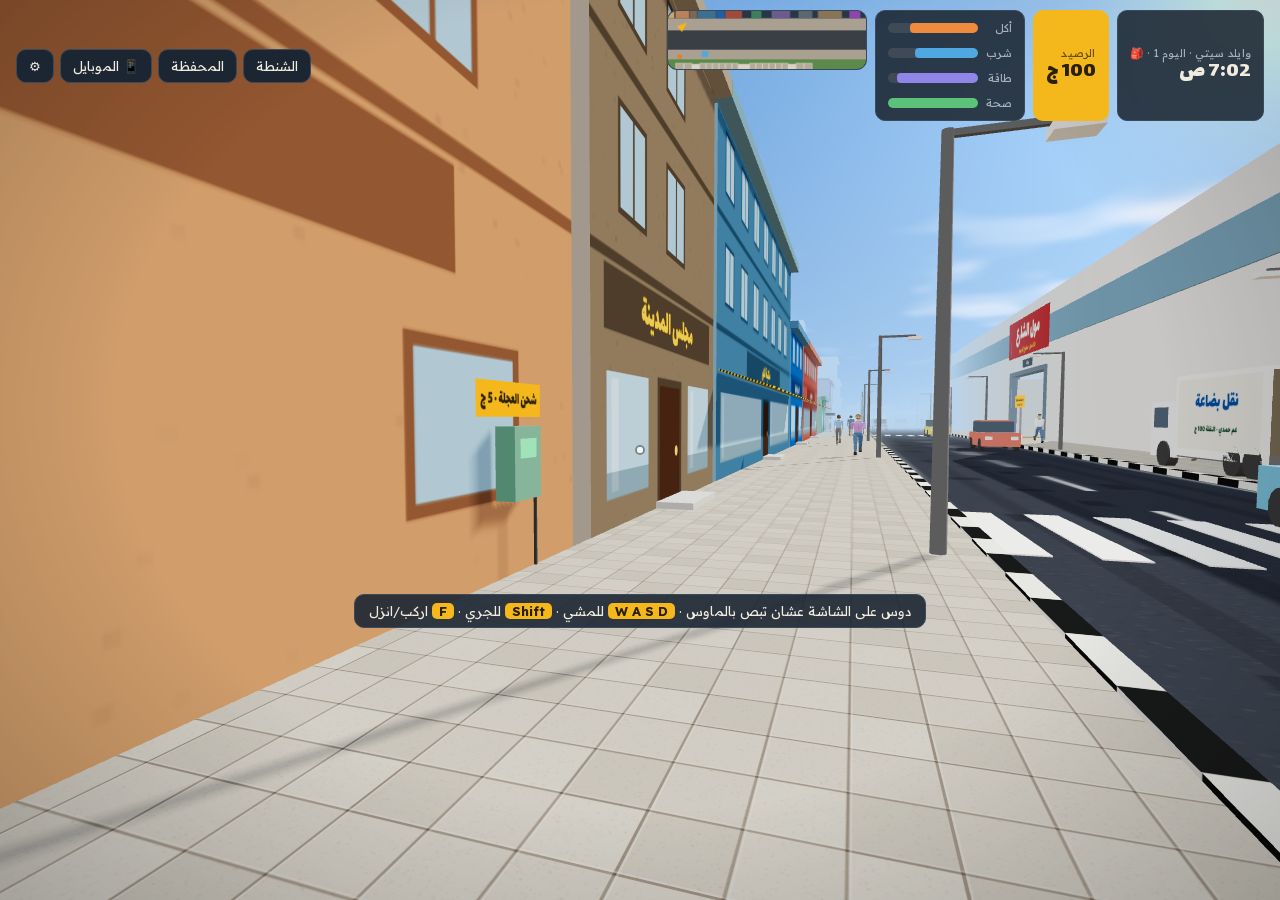
==== commit 3d660d3d: "v86: military zone east of the city - New road east to a fenced military base facing the capital sid" ====
--- a/index.html
+++ b/index.html
@@ -617,7 +617,7 @@
 const NEED_WARN = { food: 'إنت جعان! كُل حاجة', drink: 'إنت عطشان! اشرب حاجة', energy: 'إنت تعبان، محتاج تنام' };
 
 // آخر اليوم (لسه بنفس رقم اليوم) وبداية اليوم الجديد
-function endOfDay() { staffNewDay(); mgrPay(); collectRent(); mkEndDay(); tradeEndDay(); loanNewDay(); conEndDay(); cnsEndDay(); lifeDay(); rivDay(); closeDay(); }
+function endOfDay() { staffNewDay(); mgrPay(); collectRent(); mkEndDay(); tradeEndDay(); loanNewDay(); conEndDay(); cnsEndDay(); lifeDay(); rivDay(); milDay(); closeDay(); }
 function startOfDay() { applyInterest(); priceNewDay(); seasonNewDay(); fxNewDay(); book(); conStartDay(); }
 // الوقت اللي بيعدّي مرة واحدة (نوم، طبخ، جيم...) المحل بيكمّل فيه شغل: بنحسبه حساب بدل ما يقف
 let liveTick = false;
@@ -809,7 +809,7 @@
   }
   buildRanda();
   buildBankInterior(); buildHomeInterior(); buildSeller(); syncVehicles(); buildDelivery(); buildMall(); buildWholesale(); buildMkSellers(); buildTransport(); buildAdVisual(); syncStaff();
-  buildCitySign(); buildCapital(); buildShowroom(); buildMatTraders(); conRefreshAll(); if (state.cns) cnsBuild3D(); buildLifePlaces(); lifeHomeRefresh();
+  buildCitySign(); buildCapital(); buildMilBase(); buildShowroom(); buildMatTraders(); conRefreshAll(); if (state.cns) cnsBuild3D(); buildLifePlaces(); lifeHomeRefresh();
   if (state.city === 'china') buildChina();
   if (state.inside && state.inside.startsWith('cn:')) { buildCnInteriors(); if (cn().tower) setLbl(cnIn.lobbyLbl, TOWERS[cn().tower].name, '#2c3a47', '#f4b81c', 60); }
   applySettings();
@@ -1232,7 +1232,7 @@
   body.scale.set(ws, hs, ws);
   if (o.kid) { const k = o.kid; body.scale.set(k * 0.95, k, k * 0.95); head.scale.setScalar(1 + (1 - k) * 0.6); head.position.y = 1.56 - (1 - k) * 0.05; }
   g.userData = { lL, lR, aL, aR, head };
-  rpRegister(g, { fem, hijab, dress, shirt, pants, scarfC: o.scarfC, hair, kid: o.kid || 0, hs, old: !fem && hair === '#888' }, false);
+  if (!o.noReal) rpRegister(g, { fem, hijab, dress, shirt, pants, scarfC: o.scarfC, hair, kid: o.kid || 0, hs, old: !fem && hair === '#888' }, false);
   return g;
 }
 // ================= ناس حقيقيين (في نسخة الأبلكيشن بس) =================
@@ -1611,7 +1611,7 @@
   skyTmp.copy(SKY_DAY).lerp(SKY_NIGHT, f).lerp(SKY_SET, dusk);
   skyTop.copy(SKY_TOP_DAY).lerp(SKY_TOP_NIGHT, f).lerp(SKY_TOP_SET, dusk * 0.8);
   scene.background.copy(skyTmp); scene.fog.color.copy(skyTmp);
-  { const w = inWest(); scene.fog.near = w ? 70 : 35; scene.fog.far = w ? 240 : 120; }   // الصحرا مفتوحة وبتشوف أبعد
+  { const w = inWest() || inEast(); scene.fog.near = w ? 70 : 35; scene.fog.far = w ? 240 : 120; }   // الصحرا مفتوحة وبتشوف أبعد
   hemi.intensity = 0.78 - 0.58 * f;
   if (inMall() || inBigShop() || inWarehouse() || inMarket() || inConMall()) hemi.intensity = Math.max(hemi.intensity, 0.85);   // المول منوّر بالليل
   sun.intensity = 0.95 * (1 - f) + 0.12;
@@ -1736,12 +1736,14 @@
     [nx, nz] = cnCollide(nx, nz);
   } else if (nx < BOUNDS.x0 && (p.x < BOUNDS.x0 || (p.z >= HWY.z0 && p.z <= HWY.z1))) {
     [nx, nz, hit] = westCollide(p, nx, nz);   // الطريق الصحراوي والعاصمة الجديدة
+  } else if (nx > BOUNDS.x1 && (p.x > BOUNDS.x1 || (p.z >= HWY.z0 && p.z <= HWY.z1))) {
+    [nx, nz, hit] = eastCollide(p, nx, nz);   // طريق القاعدة والأرض العسكرية
   } else {
     const bx = clamp(nx, BOUNDS.x0, BOUNDS.x1), bz = Math.min(nz, BOUNDS.z1);
     if (bx !== nx || bz !== nz) hit = true;
     nx = bx; nz = bz;
   }
-  if (!state.inside && !inChina() && nx >= BOUNDS.x0) {        // حيطان المول والمحل الكبير
+  if (!state.inside && !inChina() && nx >= BOUNDS.x0 && nx <= BOUNDS.x1 + 0.5) {        // حيطان المول والمحل الكبير
     const pr = 0.35 + (state.riding && isFleet(state.riding) ? Math.max(0, fleetDims(state.vehicles[state.riding].model).W / 2 - 0.3) : 0);   // العربية أعرض من الماشي
     for (const w of WALLS.concat(SHOP_WALLS, officeDoorWall(), whDoorWall())) {
       if (w.off) continue;
@@ -1777,6 +1779,7 @@
   return [nx, nz, hit];
 }
 function movePlayer(dt) {
+  if (milRiding()) return milMove(dt);
   const p = state.player;
   const L = keys.has('a') || keys.has('ش'), Rt = keys.has('d') || keys.has('ي');
   let fwd = 0;
@@ -1840,6 +1843,7 @@
   cnsAnimate(dt);
   lifeAnimate(dt);
   rivAnimate(dt);
+  milAnimate(dt);
   updateVehicles(dt);
   updateDelivery(dt);
   updateStaff(dt);
@@ -1877,8 +1881,9 @@
 function updateCamera() {
   const p = state.player;
   const bob = player.moving && !state.riding ? Math.sin(player.phase * 2) * 0.045 : 0;
+  if (milRiding()) { const { U, u } = milRideDef(), dz = MIL_CAM[u.t] || 0; camera.position.set(p.x + Math.sin(p.yaw) * dz, state.mil.ride.alt + U.eye, p.z + Math.cos(p.yaw) * dz); camera.rotation.y = p.yaw; camera.rotation.x = player.pitch; camera.rotation.z = (player.lean || 0) * 0.6; return; }
   const eye = state.riding ? vdef(state.riding).eye : 1.65;
-  camera.position.set(p.x, eye + bob + (state.inside || p.x < STREET.x0 ? 0 : groundY(p.z)), p.z);
+  camera.position.set(p.x, eye + bob + (state.inside || p.x < STREET.x0 || p.x > STREET.x1 ? 0 : groundY(p.z)), p.z);
   camera.rotation.y = p.yaw; camera.rotation.x = player.pitch;
   camera.rotation.z = state.riding ? (player.lean || 0) * 0.6 : 0;
 }
@@ -1896,6 +1901,7 @@
   if (inChina()) { drawChinaMini(W, H); return;
   }
   if (inWest()) { drawWestMini(W, H); return; }
+  if (inEast()) { drawEastMini(W, H); return; }
   mctx.fillStyle = '#a9a092'; mctx.fillRect(0, Zp(0), W, Zp(Z.swBot) - Zp(0));
   mctx.fillStyle = '#3a3e45'; mctx.fillRect(0, Zp(Z.swTop), W, Zp(Z.roadEnd) - Zp(Z.swTop));
   mctx.fillStyle = '#5b8a4a'; mctx.fillRect(0, Zp(Z.swBot), W, H);
@@ -1989,7 +1995,7 @@
 
 function updateHUD() {
   $('#hTime').textContent = clockText();
-  $('#hDay').textContent = `${inChina() ? '🇨🇳 الصين' : inCapital() ? (capBlockAt() ? `🏜️ العاصمة · بلوك ${capBlockAt().n}${state.con && state.con.lands[capBlockAt().n] ? ' (ملكك)' : ''}` : '🏜️ العاصمة الجديدة') : inWest() ? '🛣️ طريق العاصمة' : 'وايلد سيتي'} · اليوم ${state.day} · ${season().icon}`;
+  $('#hDay').textContent = `${inChina() ? '🇨🇳 الصين' : inCapital() ? (capBlockAt() ? `🏜️ العاصمة · بلوك ${capBlockAt().n}${state.con && state.con.lands[capBlockAt().n] ? ' (ملكك)' : ''}` : '🏜️ العاصمة الجديدة') : inWest() ? '🛣️ طريق العاصمة' : inMil() ? '🎖️ الأرض العسكرية' : inEast() ? '🛣️ طريق القاعدة' : 'وايلد سيتي'} · اليوم ${state.day} · ${season().icon}`;
   $('#hMoney').textContent = inChina() ? fmtY(state.cny || 0) : fmt(state.money);
   { const n = lifeUnread(), bp = $('#bPhone'); if (bp) bp.textContent = n ? `📱 الموبايل (${n})` : '📱 الموبايل'; }
   for (const [id, k] of [['nFood', 'food'], ['nDrink', 'drink'], ['nEnergy', 'energy'], ['nHealth', 'health']]) {
@@ -2306,7 +2312,7 @@
   resize();
   rpKick();
 }
-const GAME_VER = 85;   // رقم النسخة: بيظهر في الإعدادات وبيقولك لما اللعبة تتحدّث
+const GAME_VER = 86;   // رقم النسخة: بيظهر في الإعدادات وبيقولك لما اللعبة تتحدّث
 function openSettings() {
   if (panelOpen()) return;
   openPanel('الإعدادات', `ظبط اللعبة على جهازك · النسخة ${GAME_VER}`, body => {
@@ -2854,7 +2860,7 @@
     const v = state.vehicles[k], m = vehMeshes[k];
     if (!v) continue;
     if (state.riding === k) { v.x = state.player.x; v.z = state.player.z; v.yaw = state.player.yaw; }
-    m.position.set(v.x, v.x < STREET.x0 ? 0 : groundY(v.z), v.z);
+    m.position.set(v.x, v.x < STREET.x0 || v.x > STREET.x1 ? 0 : groundY(v.z), v.z);
     m.rotation.y = v.yaw;
     m.rotation.z = state.riding === k ? (player.lean || 0) : 0;
     if (state.riding === k) for (const w of m.userData.wheels) w.rotation.z -= rideV * dt / m.userData.r;
@@ -2867,6 +2873,8 @@
 };
 function toggleRide() {
   if (panelOpen() || state.inside) return;
+  if (milRiding()) { milExit(); return; }
+  if (!state.riding) { const mu = nearMilUnit(); if (mu) { milEnter(mu); return; } }
   if (state.carry) { toast('حط الكرتونة الأول جنب الكشك', 'bad'); return; }
   if (!state.riding && handsN()) {
     // الكراتين اللي في إيدك تتحط في صندوق العجلة لو فيه مكان
@@ -3736,7 +3744,10 @@
         <button type="button" class="ph-app" data-act="app:central"><span>🏭</span>المخزن المركزي</button>
         <button type="button" class="ph-app" data-act="app:ws"><span>🤝</span>عملاء الجملة${state.wholesale && wsOpen().length ? ` (${wsOpen().length})` : ''}</button>
         <button type="button" class="ph-app" data-act="app:rivals"><span>🥊</span>المنافسين${state.riv && state.riv.unread ? ` (${state.riv.unread})` : ''}</button>
+        <button type="button" class="ph-app" data-act="app:army"><span>🎖️</span>الجيش</button>
       </div>`;
+    } else if (phoneApp === 'army') {
+      screen = `<div class="ph-head"><button type="button" class="ph-back" data-act="home">› رجوع</button><b>🎖️ الجيش</b></div><div class="ph-list ph-rep">${milHTML()}</div>`;
     } else if (phoneApp === 'rivals') {
       screen = rivChat ? `<div class="ph-list ph-rep">${rivAppHTML()}</div>` : `<div class="ph-head"><button type="button" class="ph-back" data-act="home">› رجوع</button><b>🥊 المنافسين</b></div><div class="ph-list ph-rep">${rivAppHTML()}</div>`;
     } else if (phoneApp === 'news') {
@@ -3802,6 +3813,7 @@
       ...(phoneApp === 'msgs' ? msgActs() : {}),
       ...(phoneApp === 'family' ? famActs() : {}),
       ...(phoneApp === 'rivals' ? rivActs() : {}),
+      ...(phoneApp === 'army' ? milActs() : {}),
       rep: i => { closePanel(); showReport(state.reports[+i]); },
       list: () => { phoneSeller = null; rerender(); },
     });
@@ -11939,6 +11951,490 @@
   return null;
 }
 
+// ================= الأرض العسكرية: شرق المدينة (الناحية المقابلة للعاصمة) =================
+// تشتري الأرض، تبني ثكنات وجراجات ومهابط وممر طيارات، تجنّد وتسلّح وتدرّب، تشتري مدرعات ودبابات وهليكوبتر وطيارات،
+// وتسوق الدبابة وتطيّر الطيارة بنفسك. «القوة العسكرية» بتتحسب (عدد، سلاح، تدريب، معنويات، طواقم) عشان الحروب بعدين.
+const MIL = { x0: 300, x1: 620, z0: -150, z1: 170, price: 40000000 };
+const inEast = (x = state.player.x) => !state.inside && state.city !== 'china' && x > BOUNDS.x1 + 0.001;
+const inMil = (x = state.player.x, z = state.player.z) => inEast(x) && x >= MIL.x0 && z >= MIL.z0 && z <= MIL.z1;
+const MIL_TROOPS = {
+  conscript: { name: 'مجند', icon: '🪖', hire: 5000, day: 150, pow: 1, combat: true },
+  soldier: { name: 'جندي محترف', icon: '💂', hire: 20000, day: 400, pow: 2.2, combat: true },
+  sniper: { name: 'قناص', icon: '🎯', hire: 50000, day: 900, pow: 4, combat: true, need: 'sfc' },
+  sf: { name: 'قوات خاصة (صاعقة)', icon: '🥷', hire: 80000, day: 1200, pow: 6, combat: true, need: 'sfc' },
+  crew: { name: 'طاقم مدرعات', icon: '👷', hire: 30000, day: 600, pow: 0.5 },
+  pilot: { name: 'طيار', icon: '👨‍✈️', hire: 300000, day: 3000, pow: 0.5 },
+};
+const MIL_KITS = {
+  rifle: { name: 'بندقية آلية', icon: '🔫', price: 25000, desc: 'كل جندي محتاج بندقية، من غيرها قوته ضعيفة' },
+  armor: { name: 'خوذة ودرع واقي', icon: '🦺', price: 12000, desc: 'بيزوّد قوة الجندي 20%' },
+  nvg: { name: 'منظار رؤية ليلية', icon: '🥽', price: 30000, desc: 'بيزوّد قوة الجندي 15%' },
+  ammo: { name: 'صندوق ذخيرة', icon: '📦', price: 5000, desc: 'التدريب بيستهلك صندوق لكل 20 جندي' },
+  missile: { name: 'صاروخ', icon: '🚀', price: 400000, desc: 'الراجمات والدفاع الجوي والطيارات الهجومية محتاجاه' },
+};
+// cat: ground (تسوقها) · heli (تطيّرها عمودي) · jet (محتاجة ممر) · drone
+const MIL_UNITS = {
+  jeep: { cat: 'ground', name: 'جيب عسكري', icon: '🚙', price: 1200000, day: 1500, pow: 8, crew: 1, speed: 28, eye: 1.7, home: 'garage' },
+  apc: { cat: 'ground', name: 'مدرعة نقل جنود', icon: '🛡️', price: 9000000, day: 6000, pow: 35, crew: 2, speed: 22, eye: 2.4, home: 'garage' },
+  tank_old: { cat: 'ground', name: 'دبابة (جيل قديم)', icon: '🪖', price: 25000000, day: 12000, pow: 90, crew: 3, speed: 15, eye: 2.6, home: 'garage' },
+  tank: { cat: 'ground', name: 'دبابة حديثة', icon: '💥', price: 220000000, day: 60000, pow: 400, crew: 3, speed: 19, eye: 3.0, home: 'garage' },
+  spg: { cat: 'ground', name: 'مدفع ذاتي الحركة', icon: '🎇', price: 60000000, day: 20000, pow: 180, crew: 3, speed: 14, eye: 2.7, home: 'garage' },
+  mlrs: { cat: 'ground', name: 'راجمة صواريخ', icon: '🎆', price: 90000000, day: 25000, pow: 260, crew: 2, speed: 18, eye: 2.6, home: 'garage', mis: 1 },
+  aa: { cat: 'ground', name: 'منظومة دفاع جوي', icon: '📡', price: 150000000, day: 30000, pow: 250, crew: 3, speed: 14, eye: 2.6, home: 'garage', mis: 2, radar: true },
+  drone: { cat: 'drone', name: 'درون استطلاع', icon: '🛸', price: 2500000, day: 2000, pow: 15, crew: 0, home: 'pad' },
+  adrone: { cat: 'drone', name: 'درون هجومي', icon: '✈️', price: 12000000, day: 5000, pow: 60, crew: 0, home: 'pad', mis: 1 },
+  theli: { cat: 'heli', name: 'هليكوبتر نقل', icon: '🚁', price: 120000000, day: 40000, pow: 120, pilots: 2, speed: 55, eye: 2.5, home: 'helipad' },
+  aheli: { cat: 'heli', name: 'هليكوبتر هجومية', icon: '🚁', price: 600000000, day: 120000, pow: 600, pilots: 2, speed: 65, eye: 2.8, home: 'helipad', mis: 2 },
+  jet_old: { cat: 'jet', name: 'طيارة مقاتلة (جيل قديم)', icon: '✈️', price: 350000000, day: 150000, pow: 700, pilots: 1, speed: 110, eye: 2.85, home: 'hangar', mis: 2 },
+  jet: { cat: 'jet', name: 'طيارة مقاتلة حديثة', icon: '🛩️', price: 2500000000, day: 600000, pow: 3000, pilots: 1, speed: 140, eye: 3.05, home: 'hangar', mis: 4 },
+  cargo: { cat: 'jet', name: 'طيارة نقل عسكري', icon: '🛫', price: 900000000, day: 200000, pow: 300, pilots: 2, speed: 90, eye: 4.2, home: 'hangar' },
+};
+// المنشآت: مكانها في القاعدة (r = مستطيل المبنى) وسعتها
+const MIL_FAC = {
+  barracks: { name: 'ثكنات', icon: '🏚️', price: 8000000, max: 6, cap: 150, desc: 'كل ثكنة بتساع 150 جندي', at: [[345, -48], [380, -48], [415, -48], [345, -83], [380, -83], [415, -83]], w: 30, d: 16 },
+  garage: { name: 'جراج مدرعات', icon: '🏭', price: 15000000, max: 4, cap: 10, desc: 'كل جراج بيساع 10 مركبات', at: [[470, -50], [515, -50], [470, -85], [515, -85]], w: 38, d: 18 },
+  range: { name: 'ميدان رماية', icon: '🎯', price: 6000000, max: 1, desc: 'التدريب بيبقى أقوى، والحد الأقصى للتدريب يعلى', at: [[445, 44]], w: 44, d: 36, open: true },
+  sfc: { name: 'مركز تدريب قوات خاصة', icon: '🥷', price: 20000000, max: 1, desc: 'لازم عشان القناصة والصاعقة، وبيعلّي حد التدريب', at: [[500, 44]], w: 30, d: 24 },
+  hospital: { name: 'مستشفى عسكري', icon: '🏥', price: 30000000, max: 1, desc: 'المعنويات بتعلى أسرع وبتقل أبطأ', at: [[548, 40]], w: 28, d: 22 },
+  radar: { name: 'رادار', icon: '📡', price: 40000000, max: 1, desc: 'الدفاع الجوي محتاجه، والطيران قوته بتزيد 10%', at: [[595, -30]], w: 14, d: 14 },
+  helipad: { name: 'مهبط هليكوبتر', icon: '🅷', price: 10000000, max: 4, cap: 2, desc: 'كل مهبط بيساع 2 هليكوبتر', at: [[455, 92], [487, 92], [519, 92], [551, 92]], w: 26, d: 18, open: true },
+  runway: { name: 'ممر طيارات', icon: '🛬', price: 60000000, max: 1, desc: 'لازم للطيارات المقاتلة وطيارات النقل', at: [[470, 142]], w: 280, d: 20, open: true },
+  hangar: { name: 'هانجر طيارات', icon: '🛖', price: 25000000, max: 4, cap: 2, desc: 'كل هانجر بيساع طيارتين (محتاج ممر)', at: [[352, 108], [386, 108], [420, 108], [586, 108]], w: 30, d: 16, need: 'runway' },
+  depot: { name: 'مخزن سلاح وذخيرة', icon: '🗄️', price: 12000000, max: 2, cap: 400, desc: 'المخزن الأساسي بيساع 150 قطعة، وكل مخزن 400 زيادة', at: [[560, -85], [590, -85]], w: 24, d: 16 },
+};
+const MIL_HQ = { x: 319, z: -15, w: 22, d: 18, door: { x: 319, z: -5.4 } };
+const MIL_CAM = { jeep: -0.3, apc: -1.6, tank_old: 0.4, tank: 0.6, spg: 0.8, mlrs: -2.6, aa: 0.6, theli: -3.4, aheli: -2.6, jet_old: -3.6, jet: -4.2, cargo: -10.4 };
+function MILS() {
+  if (!state.mil) state.mil = { owned: false, fac: {}, troops: {}, kits: {}, units: [], train: 10, morale: 70, unpaid: 0, log: [], seq: 0, ride: null, trainDay: 0, paradeDay: -99 };
+  return state.mil;
+}
+const milFac = k => (MILS().fac[k] || 0);
+const milCount = k => (MILS().troops[k] || 0);
+const milLog = x => { const S = MILS(); S.log.unshift({ d: state.day, t: clockText(), x }); if (S.log.length > 30) S.log.length = 30; };
+const milCombat = () => Object.entries(MIL_TROOPS).filter(([, T]) => T.combat).reduce((a, [k]) => a + milCount(k), 0);
+const milSoldiers = () => Object.keys(MIL_TROOPS).reduce((a, k) => a + milCount(k), 0);
+const milCapTroops = () => milFac('barracks') * MIL_FAC.barracks.cap + 50;   // القيادة نفسها بتساع 50
+const milKitsTotal = () => Object.values(MILS().kits).reduce((a, v) => a + v, 0);
+const milCapKits = () => 150 + milFac('depot') * MIL_FAC.depot.cap;
+const milUnitsAt = home => MILS().units.filter(u => MIL_UNITS[u.t].home === home && u.hp > 0).length;
+const milCapUnits = home => home === 'garage' ? milFac('garage') * MIL_FAC.garage.cap : home === 'helipad' ? milFac('helipad') * MIL_FAC.helipad.cap : home === 'hangar' ? milFac('hangar') * MIL_FAC.hangar.cap : home === 'pad' ? 6 + milFac('helipad') * 4 : 0;
+const milCrewNeed = () => MILS().units.filter(u => u.hp > 0).reduce((a, u) => a + (MIL_UNITS[u.t].crew || 0), 0);
+const milPilotNeed = () => MILS().units.filter(u => u.hp > 0).reduce((a, u) => a + (MIL_UNITS[u.t].pilots || 0), 0);
+const milMisNeed = () => MILS().units.filter(u => u.hp > 0).reduce((a, u) => a + (MIL_UNITS[u.t].mis || 0) * 4, 0);
+const milDaily = () => Object.entries(MIL_TROOPS).reduce((a, [k, T]) => a + milCount(k) * T.day, 0) + MILS().units.filter(u => u.hp > 0).reduce((a, u) => a + MIL_UNITS[u.t].day, 0) + (MILS().owned ? 20000 : 0);
+// القوة العسكرية: العدد × السلاح × التدريب × المعنويات × الطواقم
+function milPower() {
+  const S = MILS(); if (!S.owned) return 0;
+  const combat = milCombat(), cov = k => combat ? Math.min(1, (S.kits[k] || 0) / combat) : 0;
+  const kitMult = 0.4 + 0.6 * cov('rifle') + 0.2 * cov('armor') + 0.15 * cov('nvg');
+  let troops = 0; for (const [k, T] of Object.entries(MIL_TROOPS)) troops += milCount(k) * T.pow * (T.combat ? kitMult : 1);
+  const crewR = Math.min(1, milCount('crew') / Math.max(1, milCrewNeed())), pilotR = Math.min(1, milCount('pilot') / Math.max(1, milPilotNeed())), misR = Math.min(1, (S.kits.missile || 0) / Math.max(1, milMisNeed()));
+  let units = 0;
+  for (const u of S.units) {
+    if (u.hp <= 0) continue; const U = MIL_UNITS[u.t];
+    let f = u.hp / 100;
+    if (U.crew) f *= 0.2 + 0.8 * crewR; if (U.pilots) f *= 0.1 + 0.9 * pilotR; if (U.mis) f *= 0.6 + 0.4 * misR;
+    if (U.radar && !milFac('radar')) f *= 0.6;
+    if ((U.cat === 'jet' || U.cat === 'heli') && milFac('radar')) f *= 1.1;
+    units += U.pow * f;
+  }
+  return Math.round((troops + units) * (0.6 + 0.4 * S.train / 100) * (0.6 + 0.4 * S.morale / 100));
+}
+const milTrainCap = () => 55 + (milFac('range') ? 25 : 0) + (milFac('sfc') ? 20 : 0);
+const milRank = p => p >= 20000 ? 'قوة عظمى' : p >= 6000 ? 'جيش إقليمي قوي' : p >= 1500 ? 'جيش متوسط' : p >= 300 ? 'قوة صغيرة' : p > 0 ? 'ميليشيا ناشئة' : 'مفيش جيش';
+// ---- الشرا والبنا ----
+function milBuyLand() {
+  const S = MILS(); if (S.owned) return;
+  if (!payWB(MIL.price, 'شراء الأرض العسكرية شرق المدينة')) { toast(`محتاج ${fmt(MIL.price)}`, 'bad'); return; }
+  S.owned = true; S.ownDay = state.day; milLog('🎖️ اشتريت الأرض العسكرية · القيادة وساحة العرض جاهزين');
+  toast('🎖️ مبروك! الأرض العسكرية بقت ملكك · ادخل مكتب القيادة', 'good', 6000); milRefresh3D(); save();
+}
+function milBuild(k) {
+  const S = MILS(), F = MIL_FAC[k];
+  if (milFac(k) >= F.max) { toast('وصلت للحد الأقصى من المنشأة دي', 'bad'); return; }
+  if (F.need && !milFac(F.need)) { toast(`محتاج ${MIL_FAC[F.need].name} الأول`, 'bad'); return; }
+  if (!payWB(F.price, `بناء ${F.name} في الأرض العسكرية`)) { toast('الفلوس مش مكفية', 'bad'); return; }
+  S.fac[k] = milFac(k) + 1; milLog(`🏗️ اتبنى ${F.name} (${S.fac[k]}/${F.max})`); toast(`🏗️ ${F.name} اتبنى`, 'good'); milRefresh3D(); save();
+}
+function milHire(k, n) {
+  const S = MILS(), T = MIL_TROOPS[k];
+  if (T.need && !milFac(T.need)) { toast(`محتاج ${MIL_FAC[T.need].name}`, 'bad'); return; }
+  if (milSoldiers() + n > milCapTroops()) { toast(`الثكنات مش هتساع · المكان ${milCapTroops()} فرد`, 'bad'); return; }
+  if (!payWB(T.hire * n, `تجنيد ${n} ${T.name}`)) { toast('الفلوس مش مكفية', 'bad'); return; }
+  S.troops[k] = milCount(k) + n; milLog(`${T.icon} انضم ${n} ${T.name}`); milRefresh3D(); save();
+}
+function milFire(k, n) { const S = MILS(); n = Math.min(n, milCount(k)); if (!n) return; S.troops[k] -= n; S.morale = clamp(S.morale - 2, 0, 100); milLog(`📤 سرّحت ${n} ${MIL_TROOPS[k].name}`); milRefresh3D(); save(); }
+function milBuyKit(k, n) {
+  const S = MILS(), K = MIL_KITS[k];
+  if (milKitsTotal() + n > milCapKits()) { toast(`المخازن مش هتساع · المكان ${milCapKits()} قطعة`, 'bad'); return; }
+  if (!payWB(K.price * n, `شراء ${n} ${K.name}`)) { toast('الفلوس مش مكفية', 'bad'); return; }
+  S.kits[k] = (S.kits[k] || 0) + n; save();
+}
+function milBuyUnit(t) {
+  const S = MILS(), U = MIL_UNITS[t];
+  if (U.home !== 'pad' && milUnitsAt(U.home) >= milCapUnits(U.home)) { toast(U.home === 'garage' ? 'محتاج جراج مدرعات (أو جراج زيادة)' : U.home === 'helipad' ? 'محتاج مهبط هليكوبتر' : 'محتاج هانجر طيارات (والهانجر محتاج ممر)', 'bad'); return; }
+  if (U.home === 'pad' && milUnitsAt('pad') >= milCapUnits('pad')) { toast('مفيش مكان للدرونز · ابني مهبط هليكوبتر', 'bad'); return; }
+  if (!payWB(U.price, `شراء ${U.name}`)) { toast('الفلوس مش مكفية', 'bad'); return; }
+  const u = { id: ++S.seq, t, hp: 100, x: null, z: null, yaw: 0 }; milPark(u); S.units.push(u);
+  milLog(`${U.icon} وصل ${U.name}`); toast(`${U.icon} ${U.name} وصل القاعدة`, 'good'); milRefresh3D(); save();
+}
+function milRepair(id) { const S = MILS(), u = S.units.find(x => x.id === id); if (!u || u.hp >= 100) return; const c = Math.round(MIL_UNITS[u.t].price * (100 - u.hp) / 100 * 0.35); if (!payWB(c, `صيانة ${MIL_UNITS[u.t].name}`)) { toast('الفلوس مش مكفية', 'bad'); return; } u.hp = 100; milRefresh3D(); save(); }
+function milSell(id) { const S = MILS(), u = S.units.find(x => x.id === id); if (!u || (S.ride && S.ride.id === id)) return; const v = Math.round(MIL_UNITS[u.t].price * 0.55 * u.hp / 100); Economy.add(v, `بيع ${MIL_UNITS[u.t].name} مستعمل`); S.units = S.units.filter(x => x !== u); milRefresh3D(); save(); }
+// مكان الركنة لكل نوع
+function milSpots(home) {
+  const out = [];
+  if (home === 'garage') for (let i = 0; i < 4; i++) { const [cx, cz] = MIL_FAC.garage.at[i]; for (let j = 0; j < 10; j++) out.push({ x: cx - 16 + (j % 5) * 8, z: cz + (j < 5 ? 15 : 22), yaw: Math.PI, fac: i }); }
+  if (home === 'helipad') for (let i = 0; i < 4; i++) { const [cx, cz] = MIL_FAC.helipad.at[i]; for (let j = 0; j < 2; j++) out.push({ x: cx - 6 + j * 12, z: cz, yaw: Math.PI, fac: i }); }
+  if (home === 'hangar') for (let i = 0; i < 4; i++) { const [cx, cz] = MIL_FAC.hangar.at[i]; for (let j = 0; j < 2; j++) out.push({ x: cx - 7 + j * 14, z: cz + 17, yaw: -Math.PI / 2, fac: i }); }
+  if (home === 'pad') for (let j = 0; j < 22; j++) out.push({ x: 440 + (j % 11) * 12, z: 72 + Math.floor(j / 11) * 6, yaw: Math.PI, fac: 0 });
+  return out;
+}
+function milPark(u) {
+  const S = MILS(), U = MIL_UNITS[u.t], used = new Set(S.units.filter(x => x !== u && MIL_UNITS[x.t].home === U.home && x.spot != null).map(x => x.spot));
+  const sp = milSpots(U.home); const i = sp.findIndex((s, k) => !used.has(k) && (U.home === 'pad' || s.fac < milFac(U.home)));
+  const s = sp[i >= 0 ? i : 0]; u.spot = i >= 0 ? i : 0; u.x = s.x; u.z = s.z; u.yaw = s.yaw; u.alt = 0;
+}
+// ---- كل يوم: مرتبات وصيانة ومعنويات ----
+function milDay() {
+  const S = state.mil; if (!S || !S.owned) return;
+  const cost = milDaily();
+  if (cost && payWB(cost, 'مرتبات وصيانة الجيش')) { S.unpaid = 0; S.morale = clamp(S.morale + 2 + (milFac('hospital') ? 1 : 0), 0, 100); }
+  else if (cost) {
+    S.unpaid++; S.morale = clamp(S.morale - (milFac('hospital') ? 10 : 15), 0, 100);
+    toast(`🎖️ مرتبات الجيش متدفعتش (${fmt(cost)}) · المعنويات نزلت`, 'bad', 6000); milLog(`⚠️ المرتبات متدفعتش · المعنويات ${Math.round(S.morale)}%`);
+    if (S.morale < 30) { let lost = 0; for (const k of Object.keys(S.troops)) { const n = Math.ceil(S.troops[k] * 0.1); S.troops[k] -= n; lost += n; } if (lost) { milLog(`🏃 ${lost} فرد هربوا من الجيش`); toast(`🏃 ${lost} فرد هربوا من الجيش عشان المرتبات`, 'bad', 6000); milRefresh3D(); } }
+  }
+  S.train = Math.max(0, S.train - 0.5);
+  // المنافسين بيعملوا حساب لجيشك
+  if (state.riv) { const p = milPower(); for (const r of state.riv.list) if (r.alive) r.rel.fear = clamp(Math.max(r.rel.fear, Math.min(70, p / 40)), 0, 100); }
+}
+function milTrain() {
+  const S = MILS();
+  if (S.trainDay === state.day) { toast('الجيش اتدرب النهارده خلاص', 'bad'); return; }
+  const combat = milCombat(), ammo = Math.ceil(combat / 20), fuel = S.units.filter(u => u.hp > 0).length * 2000;
+  if (!combat && !S.units.length) { toast('مفيش جيش يتدرب', 'bad'); return; }
+  if ((S.kits.ammo || 0) < ammo) { toast(`محتاج ${ammo} صندوق ذخيرة للتدريب`, 'bad'); return; }
+  if (fuel && !payWB(fuel, 'وقود تدريب المركبات والطيارات')) { toast('الفلوس مش مكفية للوقود', 'bad'); return; }
+  S.kits.ammo -= ammo; S.trainDay = state.day;
+  const gain = 2 + (milFac('range') ? 2 : 0) + (milFac('sfc') ? 1.5 : 0);
+  S.train = Math.min(milTrainCap(), S.train + gain); S.morale = clamp(S.morale + 1, 0, 100);
+  advanceTime(120); milLog(`🎯 تدريب · المستوى ${Math.round(S.train)}%`); toast(`🎯 الجيش اتدرب · مستوى التدريب ${Math.round(S.train)}%`, 'good'); save();
+}
+// عرض عسكري: الطيارات بتلف فوق المدينة، والمنافسين بيخافوا
+function milParade() {
+  const S = MILS();
+  if (state.day - S.paradeDay < 7) { toast(`العرض العسكري مرة كل أسبوع · الجاي يوم ${S.paradeDay + 7}`, 'bad'); return; }
+  if (!payWB(500000, 'عرض عسكري')) { toast('العرض محتاج 500,000 ج', 'bad'); return; }
+  S.paradeDay = state.day; const p = milPower();
+  if (state.riv) for (const r of state.riv.list) if (r.alive) { r.rel.fear = clamp(r.rel.fear + Math.min(30, p / 100), 0, 100); r.rel.respect = clamp(r.rel.respect + 5, 0, 100); }
+  if (typeof rivNews === 'function') rivNews(`🎖️ عرض عسكري لجيشك (قوة ${p.toLocaleString('en-US')}) · المنافسين بقوا يعملولك حساب`, 'good');
+  milLog('🎖️ عرض عسكري'); toast('🎖️ العرض العسكري بدأ · بص في السما!', 'good', 5000);
+  milVis.parade = 45; save();
+}
+
+// ---- شكل القاعدة والمعدات (3D) ----
+const CAMO = '#4b5320', CAMO2 = '#3d4a2a', DARKM = '#2f3a24', AIRG = '#7d8a96';
+// أشكال المعدات (القدام ناحية -z زي عربيات اللعبة)
+const MIL_BODY = {
+  jeep: () => { const P = [pB(1.9, 0.7, 4.2, 0, 0.85, 0, CAMO), pB(1.8, 0.7, 1.9, 0, 1.55, 0.3, CAMO2), pB(1.7, 0.5, 0.05, 0, 1.55, -0.68, GLASS)]; for (const [x, z] of [[-0.9, -1.4], [0.9, -1.4], [-0.9, 1.4], [0.9, 1.4]]) P.push(pC(0.42, 0.35, x, 0.42, z, TIRE)); P.push(pC(0.42, 0.3, 0, 1.3, 2.25, TIRE, 'z')); return P; },
+  apc: () => { const P = [pB(2.6, 1.4, 6.6, 0, 1.25, 0, CAMO), pB(2.2, 0.5, 4.6, 0, 2.15, 0.4, CAMO2), pB(0.8, 0.4, 0.9, 0, 2.6, -0.6, DARKM), pC(0.07, 1.4, 0, 2.65, -1.6, '#222', 'z')]; for (let i = 0; i < 4; i++) for (const s of [-1, 1]) P.push(pC(0.55, 0.45, s * 1.25, 0.55, -2.4 + i * 1.6, TIRE)); return P; },
+  tank_old: () => { const P = [pB(3.0, 1.0, 6.4, 0, 0.95, 0, CAMO), pB(3.4, 0.9, 6.6, 0, 0.55, 0, '#22281a')]; P.push(pC(1.25, 0.9, 0, 1.9, 0.4, CAMO2, 'y', 18), pC(0.11, 4.2, 0, 1.95, -3.0, '#2a2f22', 'z'), pB(0.5, 0.3, 0.5, 0.5, 2.45, 0.6, DARKM)); return P; },
+  tank: () => { const P = [pB(3.5, 1.1, 7.6, 0, 1.0, 0, '#7a6f4f'), pB(3.8, 1.0, 7.8, 0, 0.55, 0, '#2a2a22'), pB(2.9, 0.9, 3.6, 0, 2.0, 0.6, '#6e6445'), pB(2.2, 0.3, 1.0, 0, 2.0, -1.5, '#6e6445')]; P.push(pC(0.13, 5.6, 0, 2.05, -4.3, '#3a3528', 'z'), pC(0.2, 0.5, 0, 2.05, -7.0, '#3a3528', 'z'), pB(0.6, 0.4, 0.6, -0.8, 2.65, 1.1, '#3a3528')); return P; },
+  spg: () => { const P = [pB(3.2, 1.0, 7.0, 0, 0.95, 0, CAMO), pB(3.5, 0.9, 7.2, 0, 0.55, 0, '#22281a'), pB(3.0, 1.6, 3.8, 0, 2.25, 1.2, CAMO2), pC(0.16, 6.5, 0, 2.6, -2.6, '#2a2f22', 'z')]; return P; },
+  mlrs: () => { const P = [pB(2.5, 1.2, 2.4, 0, 1.4, -2.6, CAMO2), pB(2.5, 0.5, 8, 0, 0.85, 0, '#2a2f22'), pB(2.4, 1.2, 4.4, 0, 2.2, 1.6, CAMO, -0.25)]; for (let i = 0; i < 4; i++) for (const s of [-1, 1]) P.push(pC(0.55, 0.4, s * 1.25, 0.55, -3 + i * 1.9, TIRE)); return P; },
+  aa: () => { const P = [pB(3.0, 1.1, 7.0, 0, 1.0, 0, CAMO), pB(3.3, 0.9, 7.2, 0, 0.55, 0, '#22281a'), pB(2.2, 1.0, 2.6, 0, 2.0, 0.8, CAMO2)]; for (const s of [-1, 1]) P.push(pB(0.7, 0.7, 3.2, s * 0.7, 2.9, 0.4, '#5a6648', -0.6)); P.push(pB(1.6, 1.0, 0.1, 0, 3.1, 2.2, '#9aa3a8')); return P; },
+  drone: () => [pB(0.5, 0.25, 2.8, 0, 0.9, 0, AIRG), pB(5.0, 0.06, 0.6, 0, 0.95, 0.1, AIRG), pB(1.6, 0.05, 0.4, 0, 1.0, 1.3, AIRG), pB(0.06, 0.6, 0.5, 0, 1.25, 1.3, AIRG), pC(0.04, 0.9, 0, 0.45, -0.2, '#222', 'y')],
+  adrone: () => [pB(0.7, 0.35, 4.0, 0, 1.0, 0, '#5c6670'), pB(7.0, 0.08, 0.8, 0, 1.05, 0.2, '#5c6670'), pB(2.2, 0.06, 0.5, 0, 1.1, 1.8, '#5c6670'), pB(0.08, 0.8, 0.6, 0, 1.4, 1.8, '#5c6670'), pB(0.15, 0.15, 1.0, -1.6, 0.85, 0, '#c0392b'), pB(0.15, 0.15, 1.0, 1.6, 0.85, 0, '#c0392b'), pC(0.05, 1.0, 0, 0.5, -0.2, '#222', 'y')],
+  theli: () => { const P = [pB(2.2, 2.0, 6.0, 0, 1.9, 0, CAMO), pB(1.9, 1.0, 1.4, 0, 2.2, -3.4, GLASS), pB(0.6, 0.6, 6.2, 0, 2.4, 5.4, CAMO2), pB(0.1, 1.6, 1.2, 0, 3.0, 8.2, CAMO2), pC(0.15, 0.6, 0, 3.15, 0, '#222', 'y')]; for (const s of [-1, 1]) P.push(pB(0.12, 0.12, 4.6, s * 1.1, 0.15, 0, '#222')); return P; },
+  aheli: () => { const P = [pB(1.2, 1.5, 5.4, 0, 1.8, 0, '#3e4a38'), pB(1.1, 0.9, 1.6, 0, 2.5, -2.4, GLASS), pB(0.5, 0.5, 6.0, 0, 2.2, 5.4, '#3e4a38'), pB(0.1, 1.4, 1.0, 0, 2.8, 8.2, '#3e4a38'), pB(4.0, 0.12, 0.8, 0, 1.6, 0.3, '#3e4a38'), pC(0.14, 0.5, 0, 2.8, 0, '#222', 'y'), pC(0.06, 1.6, 0, 1.0, -3.4, '#222', 'z')]; for (const s of [-1, 1]) P.push(pB(0.3, 0.3, 1.4, s * 1.8, 1.4, 0.3, '#2a2f22')); for (const s of [-1, 1]) P.push(pC(0.2, 0.1, s * 0.7, 0.3, 1.5, TIRE)); return P; },
+  jet_old: () => { const P = [pC(0.7, 12, 0, 1.8, 0, '#8a949c', 'z', 12), { g: (() => { const g = new THREE.ConeGeometry(0.7, 2.4, 12); g.rotateX(-Math.PI / 2); g.translate(0, 1.8, -7.2); return g; })(), c: '#8a949c' }, pB(9.0, 0.15, 3.2, 0, 1.7, 1.2, '#7d878f'), pB(3.6, 0.12, 1.4, 0, 1.9, 5.4, '#7d878f'), pB(0.15, 2.2, 1.8, 0, 3.0, 5.2, '#7d878f'), pB(0.8, 0.5, 1.6, 0, 2.5, -3.6, GLASS)]; for (const [x, z] of [[-1.4, 1.5], [1.4, 1.5], [0, -4.5]]) P.push(pC(0.06, 1.3, x, 0.9, z, '#333', 'y'), pC(0.28, 0.2, x, 0.3, z, TIRE)); return P; },
+  jet: () => { const P = [pB(1.6, 1.0, 14, 0, 1.9, 0, '#6f7a84'), { g: (() => { const g = new THREE.ConeGeometry(0.75, 3.0, 4); g.rotateX(-Math.PI / 2); g.rotateZ(Math.PI / 4); g.translate(0, 1.9, -8.4); return g; })(), c: '#6f7a84' }, pB(11, 0.14, 4.4, 0, 1.75, 1.6, '#66717a'), pB(4.4, 0.12, 1.6, 0, 1.9, 6.2, '#66717a')]; for (const s of [-1, 1]) P.push(pB(0.12, 2.2, 1.8, s * 0.9, 3.0, 5.6, '#66717a')); P.push(pB(0.9, 0.55, 2.2, 0, 2.65, -4.2, GLASS)); for (const [x, z] of [[-1.5, 1.8], [1.5, 1.8], [0, -5.0]]) P.push(pC(0.06, 1.4, x, 0.9, z, '#333', 'y'), pC(0.3, 0.22, x, 0.3, z, TIRE)); return P; },
+  cargo: () => { const P = [pC(1.9, 22, 0, 3.6, 0, '#7f8c7a', 'z', 14), pB(30, 0.3, 4.2, 0, 4.9, -1, '#768270'), pB(10, 0.25, 2.6, 0, 5.4, 10, '#768270'), pB(0.3, 5.0, 3.4, 0, 7.4, 9.8, '#768270'), pB(2.2, 1.0, 1.6, 0, 4.6, -10.6, GLASS)]; for (const s of [-1, 1]) for (const x of [5.5, 10]) P.push(pC(0.7, 2.8, s * x, 4.2, -1.2, '#4a5446', 'z')); for (const [x, z] of [[-2, 1], [2, 1], [0, -8]]) P.push(pC(0.5, 0.4, x, 0.5, z, TIRE)); return P; },
+};
+const milVis = { base: null, fac: [], units: {}, troops: [], built: false, key: '', parade: 0, rotors: [] };
+function milUnitMesh(t) {
+  const m = mergeGeos(MIL_BODY[t]()); m.castShadow = true;
+  if (MIL_UNITS[t].cat === 'heli') { const rot = new THREE.Mesh(new THREE.BoxGeometry(12, 0.06, 0.4), M('#1b1b1b')), rot2 = rot.clone(); rot2.rotation.y = Math.PI / 2; const g = new THREE.Group(); g.add(rot, rot2); g.position.set(0, t === 'theli' ? 3.5 : 3.1, 0); m.add(g); m.userData.rotor = g; }
+  return m;
+}
+const milSign = (w, h, lines, bg, fg, x, y, z, ry) => { const t = textPlane(w, h, Math.round(w * 120), Math.round(h * 120), label(bg, fg, lines)); t.rotation.y = ry; add(t, x, y, z, false, false); return t; };
+// الأرض والطريق والسور والبوابة (مرة واحدة)
+function buildMilBase() {
+  const sand = canvasTex(256, 256, (g, w, h) => { g.fillStyle = '#cfae74'; g.fillRect(0, 0, w, h); for (let i = 0; i < 2400; i++) { const r = Math.random(); g.fillStyle = r < .5 ? `rgba(255,240,205,${r * .22})` : `rgba(110,80,40,${(r - .5) * .16})`; g.fillRect(Math.random() * w, Math.random() * h, 2, 2); } }, [460 / 12, 380 / 12]);
+  const ground = new THREE.Mesh(new THREE.PlaneGeometry(460, 380), new THREE.MeshLambertMaterial({ map: sand })); ground.rotation.x = -Math.PI / 2; add(ground, 230 + 230, -0.006, 10, false);
+  const flat = [];
+  flat.push({ w: MIL.x0 - 228, h: 0.02, d: 8, x: (228 + MIL.x0) / 2, y: 0.008, z: 9, color: '#3a3e45' });   // الطريق
+  for (let x = 240; x < MIL.x0; x += 20) for (const z of [4.4, 13.6]) flat.push({ w: 0.12, h: 0.8, d: 0.12, x, y: 0.4, z, color: (x / 20) % 2 ? '#f1ece0' : '#e74c3c' });
+  flat.push({ w: MIL.x1 - MIL.x0 - 10, h: 0.02, d: 10, x: (MIL.x0 + MIL.x1) / 2, y: 0.008, z: 9, color: '#3a3e45' });   // الشارع الرئيسي جوه
+  flat.push({ w: 10, h: 0.02, d: MIL.z1 - MIL.z0 - 20, x: 435, y: 0.008, z: (MIL.z0 + MIL.z1) / 2, color: '#4a4e55' });
+  // السور
+  const H = 3.2, C = '#a49a7c';
+  flat.push({ w: MIL.x1 - MIL.x0, h: H, d: 0.5, x: (MIL.x0 + MIL.x1) / 2, y: H / 2, z: MIL.z0, color: C }, { w: MIL.x1 - MIL.x0, h: H, d: 0.5, x: (MIL.x0 + MIL.x1) / 2, y: H / 2, z: MIL.z1, color: C }, { w: 0.5, h: H, d: MIL.z1 - MIL.z0, x: MIL.x1, y: H / 2, z: (MIL.z0 + MIL.z1) / 2, color: C });
+  flat.push({ w: 0.5, h: H, d: 2 - MIL.z0, x: MIL.x0, y: H / 2, z: (MIL.z0 + 2) / 2, color: C }, { w: 0.5, h: H, d: MIL.z1 - 16, x: MIL.x0, y: H / 2, z: (16 + MIL.z1) / 2, color: C });
+  for (let x = MIL.x0; x <= MIL.x1; x += 40) for (const z of [MIL.z0, MIL.z1]) flat.push({ w: 0.9, h: H + 0.6, d: 0.9, x, y: (H + 0.6) / 2, z, color: '#8c8268' });
+  // البوابة وكشك الحراسة
+  for (const z of [1.2, 16.8]) flat.push({ w: 1.6, h: 6.5, d: 1.6, x: MIL.x0, y: 3.25, z, color: '#6b6650' });
+  flat.push({ w: 1.4, h: 1.2, d: 17.2, x: MIL.x0, y: 6.4, z: 9, color: '#55513f' }, { w: 3, h: 2.6, d: 3, x: MIL.x0 + 3, y: 1.3, z: -1.2, color: '#6b6650' }, { w: 0.15, h: 0.15, d: 7, x: MIL.x0 + 1, y: 1.1, z: 5, color: '#e74c3c' });
+  const fm = mergeBoxes(flat); fm.receiveShadow = true; add(fm, 0, 0, 0, false);
+  milSign(10, 1.2, [['🎖️ الأرض العسكرية', 80, .55, '#f4b81c']], '#2f3a24', '#ffffff', MIL.x0 - 0.75, 6.4, 9, -Math.PI / 2);
+  milSign(4.2, 1.3, [['🎖️ الأرض العسكرية', 52, .38], ['ممنوع الاقتراب ⚠️', 36, .76, '#f4b81c']], '#2f3a24', '#ffffff', 232, 3.2, 3.6, -Math.PI / 2);
+  add(boxMesh(0.14, 3.2, 0.14, M('#555')), 232, 1.6, 3.6);
+  milVis.forSale = milSign(4.6, 2.2, [['أرض عسكرية للبيع', 54, .3], [`${(MIL.price / 1e6)} مليون ج`, 60, .62, '#f4b81c'], ['اسأل عند البوابة', 32, .88]], '#5b2c2c', '#ffffff', MIL.x0 - 4, 2.4, -1.5, -Math.PI / 2);
+  milVis.built = true; milRefresh3D();
+}
+// المنشآت والمعدات والعساكر (بتتحدّث لما تشتري)
+function milRefresh3D() {
+  if (!milVis.built || !scene) return;
+  const S = MILS();
+  if (milVis.forSale) milVis.forSale.visible = !S.owned;
+  const key = JSON.stringify([S.owned, S.fac]);
+  if (key !== milVis.key) {
+    milVis.key = key;
+    for (const m of milVis.fac) { scene.remove(m); if (m.geometry) m.geometry.dispose(); }
+    milVis.fac = [];
+    if (S.owned) {
+      const L = [];
+      const bld = (x, z, w, d, h, c, roof) => { L.push({ w, h, d, x, y: h / 2, z, color: c }, { w: w + 0.4, h: 0.3, d: d + 0.4, x, y: h + 0.15, z, color: roof || '#5a5a48' }); };
+      bld(MIL_HQ.x, MIL_HQ.z, MIL_HQ.w, MIL_HQ.d, 7, '#8c8268', '#4b5320');
+      L.push({ w: 3, h: 2.6, d: 0.2, x: MIL_HQ.door.x, y: 1.3, z: MIL_HQ.door.z - 0.1, color: '#2c2c22' });
+      L.push({ w: 60, h: 0.03, d: 40, x: 370, y: 0.02, z: 44, color: '#b7ad94' });   // ساحة العرض
+      for (const [k, F] of Object.entries(MIL_FAC)) for (let i = 0; i < milFac(k); i++) {
+        const [x, z] = F.at[i];
+        if (k === 'barracks') bld(x, z, F.w, F.d, 4, '#9c9073');
+        if (k === 'garage') { bld(x, z, F.w, F.d, 6, '#7d7a68', '#3e4a38'); for (let j = 0; j < 4; j++) L.push({ w: 7, h: 4.6, d: 0.15, x: x - 13.5 + j * 9, y: 2.3, z: z + F.d / 2 + 0.05, color: '#4a4a3c' }); L.push({ w: 42, h: 0.03, d: 16, x, y: 0.015, z: z + 18.5, color: '#55585e' }); }
+        if (k === 'range') { L.push({ w: F.w, h: 0.03, d: F.d, x, y: 0.02, z, color: '#a2946a' }); for (let j = 0; j < 6; j++) L.push({ w: 1.6, h: 2.2, d: 0.15, x: x - 17 + j * 7, y: 1.1, z: z + 15, color: j % 2 ? '#ecf0f1' : '#c0392b' }); for (let j = 0; j < 6; j++) L.push({ w: 3, h: 0.9, d: 1, x: x - 17 + j * 7, y: 0.45, z: z - 14, color: '#6b6650' }); }
+        if (k === 'sfc') { bld(x, z, F.w, F.d, 5, '#6e6a55'); L.push({ w: 6, h: 9, d: 6, x: x + 18, y: 4.5, z, color: '#55513f' }); }
+        if (k === 'hospital') { bld(x, z, F.w, F.d, 6, '#ecf0f1', '#bdc3c7'); L.push({ w: 4, h: 1.2, d: 0.2, x, y: 5, z: z + F.d / 2 + 0.15, color: '#c0392b' }, { w: 1.2, h: 4, d: 0.2, x, y: 5, z: z + F.d / 2 + 0.16, color: '#c0392b' }); }
+        if (k === 'radar') { L.push({ w: 2, h: 10, d: 2, x, y: 5, z, color: '#7f8c8d' }, { w: 8, h: 4, d: 0.4, x, y: 11, z, color: '#bdc3c7', ry: 0.4 }); }
+        if (k === 'helipad') { L.push({ w: F.w, h: 0.05, d: F.d, x, y: 0.03, z, color: '#5d6168' }); for (const dx of [-6, 6]) L.push({ w: 0.6, h: 0.06, d: 5, x: x + dx - 1.4, y: 0.06, z, color: '#f1ece0' }, { w: 0.6, h: 0.06, d: 5, x: x + dx + 1.4, y: 0.06, z, color: '#f1ece0' }, { w: 2.2, h: 0.06, d: 0.6, x: x + dx, y: 0.06, z, color: '#f1ece0' }); }
+        if (k === 'runway') { L.push({ w: F.w, h: 0.03, d: F.d, x, y: 0.025, z, color: '#2e3138' }); for (let j = 0; j < 14; j++) L.push({ w: 9, h: 0.04, d: 0.8, x: x - F.w / 2 + 12 + j * 19.5, y: 0.04, z, color: '#f1ece0' }); L.push({ w: 140, h: 0.03, d: 12, x: 400, y: 0.02, z: 125, color: '#3a3d44' }); }
+        if (k === 'hangar') { L.push({ w: F.w, h: 7, d: 0.4, x, y: 3.5, z: z - F.d / 2, color: '#8a8f94' }, { w: 0.4, h: 7, d: F.d, x: x - F.w / 2, y: 3.5, z, color: '#8a8f94' }, { w: 0.4, h: 7, d: F.d, x: x + F.w / 2, y: 3.5, z, color: '#8a8f94' }, { w: F.w + 1, h: 0.5, d: F.d + 1, x, y: 7.2, z, color: '#6b7075' }); }
+        if (k === 'depot') { bld(x, z, F.w, F.d, 4.5, '#6b6650'); for (let j = 0; j < 4; j++) L.push({ w: 1.6, h: 1.2, d: 1.2, x: x - 8 + j * 5, y: 0.6, z: z + F.d / 2 + 2, color: '#556b2f' }); }
+      }
+      const m = mergeBoxes(L); m.castShadow = true; m.receiveShadow = true; add(m, 0, 0, 0); milVis.fac.push(m);
+      milVis.fac.push(milSign(6, 1.2, [['🎖️ القيادة', 70, .55, '#f4b81c']], '#2f3a24', '#ffffff', MIL_HQ.door.x, 4.2, MIL_HQ.door.z + 0.05, 0));
+      for (const [k, F] of Object.entries(MIL_FAC)) for (let i = 0; i < milFac(k); i++) { const [x, z] = F.at[i]; if (F.open && k !== 'range') continue; milVis.fac.push(milSign(Math.min(8, F.w * 0.5), 1, [[`${F.icon} ${F.name}`, 60, .55, '#f4b81c']], '#2f3a24', '#ffffff', x, k === 'radar' ? 3 : 3.6, z + (F.d || 10) / 2 + 0.3, 0)); }
+    }
+  }
+  // المعدات
+  const live = new Set();
+  for (const u of S.units) {
+    if (u.hp <= 0) continue; live.add(u.id);
+    let o = milVis.units[u.id];
+    if (!o) { const m = milUnitMesh(u.t); scene.add(m); o = milVis.units[u.id] = { m, t: u.t }; }
+    if (!(S.ride && S.ride.id === u.id)) { o.m.position.set(u.x, u.alt || 0, u.z); o.m.rotation.set(0, u.yaw, 0); }
+  }
+  for (const id of Object.keys(milVis.units)) if (!live.has(+id)) { scene.remove(milVis.units[id].m); delete milVis.units[id]; }
+  // العساكر في ساحة العرض (لحد 30 بيتشافوا)
+  const want = S.owned ? Math.min(30, milCombat()) : 0;
+  while (milVis.troops.length > want) { const t = milVis.troops.pop(); scene.remove(t.m); }
+  while (milVis.troops.length < want) {
+    const i = milVis.troops.length, m = makePerson({ shirt: CAMO, pants: CAMO2, skin: pick(SKINS), hair: '#111', shoe: '#1b1b1b', style: 'short', noReal: true });
+    const helmet = new THREE.Mesh(new THREE.SphereGeometry(0.135, 12, 8, 0, Math.PI * 2, 0, Math.PI / 2), M(DARKM)); helmet.position.set(0, 0.16, 0); m.userData.head.add(helmet);
+    const gun = new THREE.Mesh(new THREE.BoxGeometry(0.07, 0.07, 0.8), M('#1b1b1b')); gun.position.set(0, -0.3, 0.2); m.userData.aR.add(gun);
+    scene.add(m); milVis.troops.push({ m, i, ph: rand(0, 6) });
+  }
+}
+function milAnimate(dt) {
+  if (!milVis.built) return;
+  const S = state.mil; if (!S) return;
+  const near = inEast() || state.player.x > 150, t = performance.now() / 1000;
+  for (const tr of milVis.troops) {
+    tr.m.visible = near && !state.inside;
+    if (!tr.m.visible) continue;
+    const row = Math.floor(tr.i / 6), col = tr.i % 6, h = hourNow(), drill = h >= 7 && h < 17;
+    const lap = drill ? (t * 1.3) % 80 : 0, fwd = lap < 40 ? lap : 80 - lap, dir = lap < 40 ? 1 : -1;
+    tr.m.position.set(345 + (drill ? fwd : 12), 0, 30 + col * 1.6 + row * 2.4);
+    tr.m.rotation.y = drill ? (dir > 0 ? Math.PI / 2 : -Math.PI / 2) : Math.PI;
+    const u = tr.m.userData, sw = drill ? Math.sin(t * 5 + tr.i * 0.01) * 0.55 : 0; u.lL.rotation.x = sw; u.lR.rotation.x = -sw; u.aL.rotation.x = -sw * 0.5; u.aR.rotation.x = -0.6;
+  }
+  // المراوح بتلف للي طايرة وللي في العرض
+  for (const o of Object.values(milVis.units)) if (o.m.userData.rotor) { const flying = S.ride && milVis.units[S.ride.id] === o; o.m.userData.rotor.rotation.y += dt * (flying || milVis.parade > 0 ? 28 : 0.0); }
+  // العرض العسكري: الطيارات والهليكوبتر بيلفوا فوق المدينة
+  if (milVis.parade > 0) {
+    milVis.parade -= dt; let k = 0;
+    for (const u of S.units) { if (u.hp <= 0 || (S.ride && S.ride.id === u.id)) continue; const U = MIL_UNITS[u.t]; if (U.cat !== 'jet' && U.cat !== 'heli' && U.cat !== 'drone') continue; const o = milVis.units[u.id]; if (!o) continue; const a = t * (U.cat === 'jet' ? 0.35 : 0.2) + k * 0.5, R = 160 + k * 8; o.m.position.set(250 + Math.cos(a) * R, 70 + k * 6, 10 + Math.sin(a) * R); o.m.rotation.set(0, -a - Math.PI, U.cat === 'jet' ? 0.5 : 0.15); k++; }
+    if (milVis.parade <= 0) milRefresh3D();
+  }
+}
+
+// ---- الحركة شرق المدينة: الطريق، البوابة، والمباني ----
+function milRects() {
+  const S = state.mil, out = [];
+  if (!S || !S.owned) return out;
+  out.push({ x0: MIL_HQ.x - MIL_HQ.w / 2, x1: MIL_HQ.x + MIL_HQ.w / 2, z0: MIL_HQ.z - MIL_HQ.d / 2, z1: MIL_HQ.z + MIL_HQ.d / 2 });
+  for (const [k, F] of Object.entries(MIL_FAC)) { if (F.open) continue; for (let i = 0; i < milFac(k); i++) { const [x, z] = F.at[i]; if (k === 'hangar') { out.push({ x0: x - F.w / 2, x1: x + F.w / 2, z0: z - F.d / 2 - 0.3, z1: z - F.d / 2 + 0.3 }, { x0: x - F.w / 2 - 0.3, x1: x - F.w / 2 + 0.3, z0: z - F.d / 2, z1: z + F.d / 2 }, { x0: x + F.w / 2 - 0.3, x1: x + F.w / 2 + 0.3, z0: z - F.d / 2, z1: z + F.d / 2 }); continue; } out.push({ x0: x - F.w / 2, x1: x + F.w / 2, z0: z - F.d / 2, z1: z + F.d / 2 }); } }
+  return out;
+}
+function eastCollide(p, nx, nz, pr = 0.35) {
+  let hit = false;
+  if (nx < MIL.x0 || p.x < MIL.x0) {   // الطريق من آخر الشارع للبوابة
+    const z = clamp(nz, HWY.z0, HWY.z1); if (z !== nz) { nz = z; hit = true; }
+    if (nx >= MIL.x0 && !(nz > 2 + pr && nz < 16 - pr)) { nx = MIL.x0 - 0.01; hit = true; }   // البوابة بس
+    if (nx >= MIL.x0 && !(state.mil && state.mil.owned)) { nx = MIL.x0 - 0.5; hit = true; toastOnce('🚧 الأرض العسكرية مقفولة · اشتريها من الكشك اللي عند البوابة'); }
+  } else {
+    const x = clamp(nx, MIL.x0 + 0.5, MIL.x1 - 0.5), z = clamp(nz, MIL.z0 + 0.5, MIL.z1 - 0.5);
+    if (x !== nx || z !== nz) hit = true; nx = x; nz = z;
+  }
+  for (const w of milRects()) if (nx > w.x0 - pr && nx < w.x1 + pr && nz > w.z0 - pr && nz < w.z1 + pr) {
+    const pl = nx - (w.x0 - pr), prr = (w.x1 + pr) - nx, pf = nz - (w.z0 - pr), pb = (w.z1 + pr) - nz, m = Math.min(pl, prr, pf, pb);
+    if (m === pl) nx = w.x0 - pr; else if (m === prr) nx = w.x1 + pr; else if (m === pf) nz = w.z0 - pr; else nz = w.z1 + pr; hit = true;
+  }
+  // المعدات الراكنة
+  const S = state.mil;
+  if (S) for (const u of S.units) { if (u.hp <= 0 || (S.ride && S.ride.id === u.id) || (u.alt || 0) > 1) continue; const r = MIL_UNITS[u.t].cat === 'jet' ? 4.5 : MIL_UNITS[u.t].cat === 'drone' ? 1.2 : 2.6, dx = nx - u.x, dz = nz - u.z, d = Math.hypot(dx, dz); if (d < r + pr && d > 0) { nx = u.x + dx / d * (r + pr); nz = u.z + dz / d * (r + pr); hit = true; } }
+  return [nx, nz, hit];
+}
+let _toastOnceAt = 0; function toastOnce(t) { const n = performance.now(); if (n - _toastOnceAt > 4000) { _toastOnceAt = n; toast(t, 'bad'); } }
+// ---- تركب وتسوق / تطيّر ----
+function nearMilUnit() {
+  const S = state.mil; if (!S || S.ride || state.riding || state.inside) return null;
+  const p = state.player;
+  for (const u of S.units) { if (u.hp <= 0 || (u.alt || 0) > 0.5) continue; const U = MIL_UNITS[u.t]; if (U.cat === 'drone') continue; if (Math.hypot(p.x - u.x, p.z - u.z) < (U.cat === 'jet' ? 6 : U.cat === 'heli' ? 4.5 : 3.6)) return u; }
+  return null;
+}
+function milEnter(u) {
+  const S = MILS(), U = MIL_UNITS[u.t], p = state.player;
+  if ((U.crew && milCount('crew') < 1) || (U.pilots && milCount('pilot') < 1)) { /* انت بتسوق بنفسك، مش محتاج طاقم */ }
+  S.ride = { id: u.id, v: 0, alt: u.alt || 0, vy: 0 }; Object.assign(p, { x: u.x, z: u.z, yaw: u.yaw }); player.pitch = U.cat === 'ground' ? -0.15 : 0;
+  toast(U.cat === 'ground' ? `ركبت ال${U.name} · سوق زي العربية و F عشان تنزل` : U.cat === 'heli' ? `ركبت ال${U.name} · قدام = اتحرك، بص لفوق = اطلع، بص لتحت = انزل` : `ركبت ال${U.name} · زوّد السرعة على الممر لحد ما تطير وبص لفوق · انزل على الممر بس`, '', 6000);
+  save();
+}
+function milExit() {
+  const S = MILS(), R = S.ride, u = S.units.find(x => x.id === R.id), U = MIL_UNITS[u.t], p = state.player;
+  if (R.alt > 0.6 || Math.abs(R.v) > 4) { toast(U.cat === 'ground' ? 'وقّف الأول' : 'انزل على الأرض ووقّف الأول', 'bad'); return; }
+  u.x = p.x; u.z = p.z; u.yaw = p.yaw; u.alt = 0; S.ride = null;
+  const off = U.cat === 'jet' ? 6 : U.cat === 'heli' ? 4.5 : 2.8, [dx, dz] = collide(p, p.x + Math.cos(p.yaw) * off, p.z - Math.sin(p.yaw) * off); p.x = dx; p.z = dz;
+  milRefresh3D(); toast(`نزلت من ال${U.name}`); save();
+}
+const milRiding = () => state.mil && state.mil.ride;
+function milRideDef() { const S = state.mil, u = S.units.find(x => x.id === S.ride.id); return { u, U: MIL_UNITS[u.t] }; }
+const onRunway = (x, z) => milFac('runway') && Math.abs(z - 142) < 10 && x > 330 && x < 610;
+function milMove(dt) {
+  const S = state.mil, R = S.ride, { u, U } = milRideDef(), p = state.player;
+  const L = keys.has('a') || keys.has('ش') || keys.has('arrowleft'), Rt = keys.has('d') || keys.has('ي') || keys.has('arrowright');
+  let fwd = (keys.has('w') || keys.has('ص') || keys.has('arrowup') ? 1 : 0) - (keys.has('s') || keys.has('س') || keys.has('arrowdown') ? 1 : 0), turn = (L ? 1 : 0) - (Rt ? 1 : 0);
+  if (joy) { fwd = -joy.dy; turn = -joy.dx; }
+  if (U.cat === 'ground') {
+    const target = fwd > 0.1 ? U.speed * Math.min(1, fwd) : fwd < -0.1 ? -4 : 0;
+    R.v += clamp(target - R.v, -8 * dt, 3 * dt);
+    p.yaw += turn * 1.1 * dt * clamp(0.4 + Math.abs(R.v) / U.speed, 0, 1.2) * (R.v < 0 ? -1 : 1);
+    const [nx, nz, hit] = collide(p, p.x - Math.sin(p.yaw) * R.v * dt, p.z - Math.cos(p.yaw) * R.v * dt);
+    if (hit) R.v *= 0.3; p.x = nx; p.z = nz; R.alt = 0;
+  } else if (U.cat === 'heli') {
+    const target = fwd > 0.1 ? U.speed * fwd : fwd < -0.1 ? -8 : 0;
+    R.v += clamp(target - R.v, -10 * dt, 6 * dt);
+    p.yaw += turn * 1.2 * dt;
+    const climb = clamp(player.pitch / 0.45, -1, 1) * 12;
+    R.alt = clamp(R.alt + climb * dt, 0, 400);
+    if (R.alt <= 0.05) { R.alt = 0; R.v *= Math.pow(0.1, dt); }
+    milFly(p, R, dt);
+    player.lean = -turn * Math.min(1, Math.abs(R.v) / U.speed) * 0.25;
+  } else {   // طيارة
+    const target = fwd > 0.1 ? U.speed * fwd : fwd < -0.1 ? 0 : R.v;
+    R.v = clamp(R.v + clamp(target - R.v, -12 * dt, 14 * dt), 0, U.speed);
+    p.yaw += turn * (R.alt > 1 ? 0.7 : 0.5) * dt;
+    const was = R.alt, lift = R.v > U.speed * 0.42;
+    if (was <= 0.05 && !onRunway(p.x, p.z) && R.v > 6) { R.v = Math.max(0, R.v - 30 * dt); toastOnce('🛬 الطيارة تتحرك على الممر بس'); }
+    let na = was;
+    if (lift) na = clamp(was + R.v * Math.sin(clamp(player.pitch, -0.5, 0.6)) * 0.7 * dt, 0, 600);
+    else if (was > 0) na = Math.max(0, was - 18 * dt);   // سرعة قليلة = بتقع
+    if (was > 0.6 && na <= 0.6) {   // لمست الأرض
+      if (!onRunway(p.x, p.z) || R.v > U.speed * 0.75) {
+        u.hp = Math.max(0, u.hp - 60); R.v = 0;
+        toast(u.hp <= 0 ? `💥 ال${U.name} اتدمرت في الهبوط!` : `💥 هبوط اضطراري! ال${U.name} اتضررت (${u.hp}%) · صلّحها من القيادة`, 'bad', 6000);
+        if (u.hp <= 0) { S.ride = null; milLog(`💥 خسرت ${U.name} في حادثة`); milRefresh3D(); save(); return true; }
+      } else toast('🛬 هبوط سليم', 'good');
+      na = 0;
+    }
+    if (na < 0.05) na = 0;
+    R.alt = na;
+    milFly(p, R, dt);
+    player.lean = -turn * 0.6 * (R.alt > 1 ? 1 : 0);
+  }
+  u.x = p.x; u.z = p.z; u.yaw = p.yaw; u.alt = R.alt;
+  const o = milVis.units[u.id]; if (o) { o.m.position.set(p.x, R.alt, p.z); o.m.rotation.set(U.cat === 'jet' && R.alt > 1 ? clamp(player.pitch, -0.4, 0.5) * 0.6 : U.cat === 'heli' ? -Math.min(0.2, R.v / 300) : 0, p.yaw, player.lean || 0, 'YXZ'); }
+  player.moving = Math.abs(R.v) > 0.3;
+  return false;
+}
+// وانت طاير: من غير تصادم مع المباني، جوه حدود العالم
+function milFly(p, R, dt) {
+  if (R.alt < 1) { const [nx, nz, hit] = collide(p, p.x - Math.sin(p.yaw) * R.v * dt, p.z - Math.cos(p.yaw) * R.v * dt); if (hit) R.v *= 0.5; p.x = nx; p.z = nz; return; }
+  const nx = p.x - Math.sin(p.yaw) * R.v * dt, nz = p.z - Math.cos(p.yaw) * R.v * dt;
+  if (nx < -1100 || nx > 760 || nz < -420 || nz > 420) { p.yaw += Math.PI; toastOnce('↩️ دي حدود المجال الجوي بتاعك · لفّيت راجع'); return; }
+  p.x = nx; p.z = nz;
+}
+// ---- القيادة ----
+const MIL_HQ_T = { type: 'milhq', id: 'milhq', verb: 'تدخل مكتب القيادة', act: 'ادخل' };
+const MIL_GATE_T = { type: 'milgate', id: 'milgate', verb: 'تسأل عن الأرض العسكرية', act: 'اسأل' };
+function milTarget() {
+  if (state.inside || inChina()) return null;
+  const p = state.player, S = MILS();
+  if (!S.ride) { const u = nearMilUnit(); if (u) return { type: 'milveh', id: 'mu' + u.id, uid: u.id, verb: `تركب ال${MIL_UNITS[u.t].name}`, act: 'اركب' }; }
+  if (S.owned && Math.hypot(p.x - MIL_HQ.door.x, p.z - (MIL_HQ.door.z + 1)) < 2.4) return MIL_HQ_T;
+  if (!S.owned && p.x > MIL.x0 - 9 && p.x < MIL.x0 && p.z < 6) return MIL_GATE_T;
+  return null;
+}
+let milTab = 'army';
+function milHTML() {
+  const S = MILS();
+  if (!S.owned) return `<div class="msg">🎖️ أرض عسكرية كبيرة شرق المدينة (320 × 320 م) بسور وبوابة ومكتب قيادة وساحة عرض.</div><div class="two"><div class="stat acc"><small>التمن</small><b>${fmt(MIL.price)}</b><small>بعد كده تبني ثكنات وجراجات ومهابط وممر طيارات</small></div><div class="stat"><small>معاك</small><b>${fmt(state.money)}</b><small>${state.bank && state.bank.open ? `والبنك ${fmt(state.bank.balance)}` : ''}</small></div></div><div class="actions"><button class="btn pri" type="button" data-act="mlLand">اشتري الأرض العسكرية</button></div>`;
+  const p = milPower(), tabs = [['army', '🎖️ الجيش'], ['troops', '🪖 الأفراد'], ['kits', '🔫 السلاح'], ['ground', '🛡️ مدرعات'], ['air', '✈️ طيران'], ['base', '🏗️ القاعدة'], ['units', '🔧 معداتك']];
+  let h = `<div class="seg rtabs">${tabs.map(([k, n]) => `<button type="button" class="${milTab === k ? 'on' : ''}" data-act="mlTab:${k}">${n}</button>`).join('')}</div>`;
+  if (milTab === 'army') {
+    h += `<div class="two"><div class="stat acc"><small>القوة العسكرية</small><b>${p.toLocaleString('en-US')}</b><small>${milRank(p)}</small></div><div class="stat"><small>مصاريف يومية</small><b>${fmt(milDaily())}</b><small>مرتبات وصيانة · ${S.unpaid ? `⚠️ متأخرة ${S.unpaid} يوم` : 'متدفعة'}</small></div></div>
+      <div class="two"><div class="stat"><small>الأفراد</small><b>${milSoldiers()} / ${milCapTroops()}</b><small>مقاتلين ${milCombat()} · طاقم ${milCount('crew')}/${milCrewNeed()} · طيارين ${milCount('pilot')}/${milPilotNeed()}</small></div><div class="stat"><small>التدريب · المعنويات</small><b>${Math.round(S.train)}% · ${Math.round(S.morale)}%</b><small>حد التدريب ${milTrainCap()}%</small></div></div>
+      <div class="two"><div class="stat"><small>المعدات</small><b>${S.units.filter(u => u.hp > 0).length}</b><small>مدرعات ${milUnitsAt('garage')}/${milCapUnits('garage')} · هليكوبتر ${milUnitsAt('helipad')}/${milCapUnits('helipad')} · طيارات ${milUnitsAt('hangar')}/${milCapUnits('hangar')}</small></div><div class="stat"><small>المخازن</small><b>${milKitsTotal()} / ${milCapKits()}</b><small>بنادق ${S.kits.rifle || 0} · ذخيرة ${S.kits.ammo || 0} · صواريخ ${S.kits.missile || 0}/${milMisNeed()}</small></div></div>
+      <div class="actions"><button class="btn pri" type="button" data-act="mlTrain" ${S.trainDay === state.day ? 'disabled' : ''}>🎯 تدريب النهارده (ساعتين)</button><button class="btn" type="button" data-act="mlParade">🎖️ عرض عسكري · 500,000</button></div>
+      <p class="note">القوة = العدد × السلاح × التدريب × المعنويات. المدرعات محتاجة طاقم والطيارات محتاجة طيارين، ومن غيرهم قوتها ضعيفة. المرتبات بتتخصم كل يوم، ولو اتأخرت المعنويات بتقع والعساكر بيهربوا. المنافسين بيعملوا حساب لجيشك وبيقللوا لعبهم الوسخ.</p>
+      <p class="note">🗺️ حروب المدن والتوسع: قريبًا، على قوة جيشك دي.</p>
+      ${S.log.length ? `<table class="ledger"><tbody>${S.log.slice(0, 8).map(x => `<tr><td>ي${x.d} · ${x.x}</td></tr>`).join('')}</tbody></table>` : ''}`;
+  } else if (milTab === 'troops') {
+    h += `<p class="note">المكان: ${milSoldiers()} من ${milCapTroops()} فرد (كل ثكنة 150)</p>` + Object.entries(MIL_TROOPS).map(([k, T]) => {
+      const ok = !T.need || milFac(T.need);
+      return `<div class="hr-row"><div class="hr-top"><b>${T.icon} ${T.name} · ${milCount(k)}</b><span>${fmt(T.hire)} + ${fmt(T.day)}/يوم</span></div><small class="when">${T.combat ? `قوة ${T.pow} لكل فرد` : k === 'crew' ? 'كل مدرعة محتاجة طاقم' : 'كل هليكوبتر وطيارة محتاجة طيارين'}${ok ? '' : ` · محتاج ${MIL_FAC[T.need].name}`}</small>
+        <div class="actions">${[1, 10, 50].map(n => `<button class="btn" type="button" data-act="mlHire:${k}|${n}" ${ok ? '' : 'disabled'}>+${n} · ${fmt(T.hire * n)}</button>`).join('')}${milCount(k) ? `<button class="btn" type="button" data-act="mlFire:${k}|10">سرّح 10</button>` : ''}</div></div>`;
+    }).join('');
+  } else if (milTab === 'kits') {
+    h += `<p class="note">المخازن: ${milKitsTotal()} من ${milCapKits()} قطعة</p>` + Object.entries(MIL_KITS).map(([k, K]) => `<div class="hr-row"><div class="hr-top"><b>${K.icon} ${K.name} · ${S.kits[k] || 0}</b><span>${fmt(K.price)}</span></div><small class="when">${K.desc}</small><div class="actions">${[10, 50, 100].map(n => `<button class="btn" type="button" data-act="mlKit:${k}|${n}">+${n} · ${fmt(K.price * n)}</button>`).join('')}</div></div>`).join('');
+  } else if (milTab === 'ground' || milTab === 'air') {
+    const cats = milTab === 'ground' ? ['ground'] : ['drone', 'heli', 'jet'];
+    h += Object.entries(MIL_UNITS).filter(([, U]) => cats.includes(U.cat)).map(([k, U]) => `<div class="hr-row"><div class="hr-top"><b>${U.icon} ${U.name} · عندك ${S.units.filter(u => u.t === k && u.hp > 0).length}</b><span>${fmt(U.price)}</span></div><small class="when">قوة ${U.pow} · صيانة ${fmt(U.day)}/يوم${U.crew ? ` · طاقم ${U.crew}` : ''}${U.pilots ? ` · ${U.pilots} طيار` : ''}${U.mis ? ` · محتاجة صواريخ` : ''}${U.speed ? ` · سرعة ${Math.round(U.speed * 3.6)} كم/س` : ''}${U.cat === 'jet' ? ' · محتاجة ممر وهانجر' : U.cat === 'heli' ? ' · محتاجة مهبط' : U.cat === 'ground' ? ' · محتاجة جراج' : ''}${U.cat === 'drone' ? '' : ' · تقدر تسوقها بنفسك'}</small><div class="actions"><button class="btn ${state.money >= U.price ? 'pri' : ''}" type="button" data-act="mlUnit:${k}">اشتري</button></div></div>`).join('');
+  } else if (milTab === 'base') {
+    h += Object.entries(MIL_FAC).map(([k, F]) => `<div class="hr-row"><div class="hr-top"><b>${F.icon} ${F.name} · ${milFac(k)}/${F.max}</b><span>${fmt(F.price)}</span></div><small class="when">${F.desc}${F.need && !milFac(F.need) ? ` · محتاج ${MIL_FAC[F.need].name}` : ''}</small><div class="actions"><button class="btn" type="button" data-act="mlBuild:${k}" ${milFac(k) >= F.max ? 'disabled' : ''}>${milFac(k) >= F.max ? 'وصلت للحد' : 'ابني'}</button></div></div>`).join('');
+  } else {
+    const L = S.units.filter(u => u.hp > 0);
+    h += L.length ? L.map(u => { const U = MIL_UNITS[u.t], rc = Math.round(U.price * (100 - u.hp) / 100 * 0.35); return `<div class="hr-row"><div class="hr-top"><b>${U.icon} ${U.name} #${u.id}</b><span>${u.hp}%</span></div><small class="when">${(u.alt || 0) > 1 ? 'طايرة' : inMil(u.x, u.z) ? 'في القاعدة' : 'برا القاعدة'}</small><div class="actions">${u.hp < 100 ? `<button class="btn pri" type="button" data-act="mlFix:${u.id}">صلّح · ${fmt(rc)}</button>` : ''}<button class="btn" type="button" data-act="mlHome:${u.id}">رجّعها مكانها</button><button class="btn" type="button" data-act="mlSell:${u.id}">بيع مستعمل · ${fmt(Math.round(U.price * 0.55 * u.hp / 100))}</button></div></div>`; }).join('') : '<p class="note">معندكش معدات لسه.</p>';
+  }
+  return h;
+}
+function milActs() {
+  const hire = (v, f) => { const [k, n] = v.split('|'); f(k, +n); rerender(); };
+  return {
+    mlLand: () => { milBuyLand(); rerender(); }, mlTab: k => { milTab = k; rerender(); },
+    mlHire: v => hire(v, milHire), mlFire: v => hire(v, milFire), mlKit: v => hire(v, milBuyKit),
+    mlUnit: k => { milBuyUnit(k); rerender(); }, mlBuild: k => { milBuild(k); rerender(); },
+    mlTrain: () => { milTrain(); rerender(); }, mlParade: () => { milParade(); rerender(); },
+    mlFix: id => { milRepair(+id); rerender(); }, mlSell: id => { if (confirm('تبيعها؟')) { milSell(+id); rerender(); } },
+    mlHome: id => { const u = MILS().units.find(x => x.id === +id); if (u && !(MILS().ride && MILS().ride.id === u.id)) { milPark(u); milRefresh3D(); save(); toast('رجعت مكانها في القاعدة'); } rerender(); },
+  };
+}
+function milPanel() { openPanel('🎖️ القيادة العسكرية', 'جيشك ومعداتك وقاعدتك', b => { b.innerHTML = milHTML(); bind(b, milActs()); }); }
+// الخريطة الصغيرة
+function drawEastMini(W, H) {
+  const p = state.player, k = W / 240, X = x => (x - p.x) * k + W / 2, Z = z => (z - p.z) * k + H / 2, S = state.mil;
+  mctx.fillStyle = '#cfae74'; mctx.fillRect(0, 0, W, H);
+  mctx.fillStyle = '#3a3e45'; mctx.fillRect(X(200), Z(5), (MIL.x0 - 200) * k, 8 * k);
+  mctx.strokeStyle = '#6b6650'; mctx.lineWidth = 2; mctx.strokeRect(X(MIL.x0), Z(MIL.z0), (MIL.x1 - MIL.x0) * k, (MIL.z1 - MIL.z0) * k);
+  if (S && S.owned) {
+    mctx.fillStyle = '#4b5320';
+    for (const w of milRects()) mctx.fillRect(X(w.x0), Z(w.z0), (w.x1 - w.x0) * k, (w.z1 - w.z0) * k);
+    if (milFac('runway')) { mctx.fillStyle = '#2e3138'; mctx.fillRect(X(330), Z(132), 280 * k, 20 * k); }
+    for (const u of S.units) if (u.hp > 0) { mctx.fillStyle = MIL_UNITS[u.t].cat === 'ground' ? '#556b2f' : '#4fa8e0'; mctx.fillRect(X(u.x) - 2, Z(u.z) - 2, 4, 4); }
+  }
+  mctx.save(); mctx.translate(W / 2, H / 2); mctx.rotate(-p.yaw); mctx.fillStyle = '#f4b81c'; mctx.beginPath(); mctx.moveTo(0, -6); mctx.lineTo(4, 5); mctx.lineTo(-4, 5); mctx.fill(); mctx.restore();
+}
+
 function netWorth() {
   let w = state.money + (state.bank ? state.bank.balance : 0) + (state.cny || 0) * fxSell();
   if (isOwned(BIGSHOP())) w += BIGSHOP().price; if (state.owned.market) w += MK.price;
@@ -12642,6 +13138,7 @@
   if (nearPickup()) return PICKUP;
   { const gt = nearGirl(); if (gt) return gt; }
   { const rt = nearRival(); if (rt) return rt; }
+  { const mt2 = milTarget(); if (mt2) return mt2; }
   { const st = nearShowroom() || nearMatBay() || nearHomeDoor() || nearSite(); if (st) return st; }
   const pl = nearPlace(); if (pl) return pl;
   if (!state.riding && nearRanda()) return RANDA;
@@ -12678,6 +13175,8 @@
   if (t.type === 'showroom') return showroomPanel();
   if (t.type === 'girl') return girlPanel(t.gid);
   if (t.type === 'rival') return rivPanel(t.rid);
+  if (t.type === 'milhq' || t.type === 'milgate') return milPanel();
+  if (t.type === 'milveh') { const u = MILS().units.find(x => x.id === t.uid); if (u) milEnter(u); return; }
   if (t.type === 'venue') { const v = VENUE_SHOPS[t.n]; return v === 'gifts' ? giftShopPanel(9) : v === 'jewel' ? giftShopPanel(10) : venueSoloPanel(v); }
   if (t.type === 'lhome') { if (state.riding) toggleRide(); const q = state.player; state.homeFrom = { x: q.x, z: q.z, yaw: q.yaw + Math.PI }; return enterHome(); }
   if (t.type === 'hwife') return wifePanel();
@@ -12745,12 +13244,13 @@
 function updatePrompt() {
   const t = currentTarget(), veh = panelOpen() ? null : nearVehicle();
   $('#hint').hidden = isTouch || locked || panelOpen() || isTouchUI();
-  const rideShow = !panelOpen() && !state.inside && !!(state.riding || veh);
-  const key = [t ? t.type + (t.id || '') : '', veh, state.riding, rideShow, t && t.type === 'forsale' ? isOwned(t) : '', state.riding && isFleet(state.riding) ? Math.round(Math.abs(rideV) * 3.6 / 2) : ''].join('|');
+  const mr = milRiding(), rideShow = !panelOpen() && !state.inside && !!(state.riding || veh || mr);
+  const key = [t ? t.type + (t.id || '') : '', veh, state.riding, rideShow, t && t.type === 'forsale' ? isOwned(t) : '', state.riding && isFleet(state.riding) ? Math.round(Math.abs(rideV) * 3.6 / 2) : '', mr ? Math.round(Math.abs(mr.v) * 3.6 / 2) + ':' + Math.round(mr.alt) : ''].join('|');
   if (key === lastKey) return; lastKey = key;
   const pr = $('#prompt'), act = $('#act'), ride = $('#ride');
   act.hidden = !t; ride.hidden = !rideShow;
-  ride.textContent = state.riding ? 'انزل' : 'اركب';
+  ride.textContent = state.riding || mr ? 'انزل' : 'اركب';
+  if (mr) { const { U } = milRideDef(); pr.hidden = false; pr.textContent = `${U.icon} ${U.name} · ${Math.round(Math.abs(mr.v) * 3.6)} كم/س${U.cat === 'ground' ? '' : ` · ارتفاع ${Math.round(mr.alt)} م`}`; act.hidden = true; return; }
   if (t) { pr.hidden = false; pr.innerHTML = `<span class="kb">اضغط <kbd>E</kbd> عشان </span>${verbFor(t)}`; act.textContent = actLabel(t); }
   else if (veh) { pr.hidden = false; pr.innerHTML = `<span class="kb">اضغط <kbd>F</kbd> عشان </span>تركب ال${vdef(veh).name}`; }
   else if (state.riding && isFleet(state.riding)) { pr.hidden = false; pr.textContent = `${vdef(state.riding).name} · ${Math.round(Math.abs(rideV) * 3.6)} كم/س`; }
@@ -12764,6 +13264,7 @@
   if (fee > 0) Economy.spend(fee, 'مصاريف المستشفى');
   state.needs = { food: 50, drink: 50, energy: 60, health: 45 };
   if (state.riding) { Object.assign(state.vehicles[state.riding], { x: state.player.x, z: state.player.z, yaw: state.player.yaw }); state.riding = null; rideV = 0; }
+  if (state.mil && state.mil.ride) { const u = state.mil.units.find(x => x.id === state.mil.ride.id); if (u) { u.x = state.player.x; u.z = state.player.z; u.alt = 0; } state.mil.ride = null; }
   state.inside = null;
   if (inChina()) {
     const cf = 1800; if (!Yuan.spend(Math.min(cf, state.cny || 0), 'مستشفى في الصين')) {} ;
